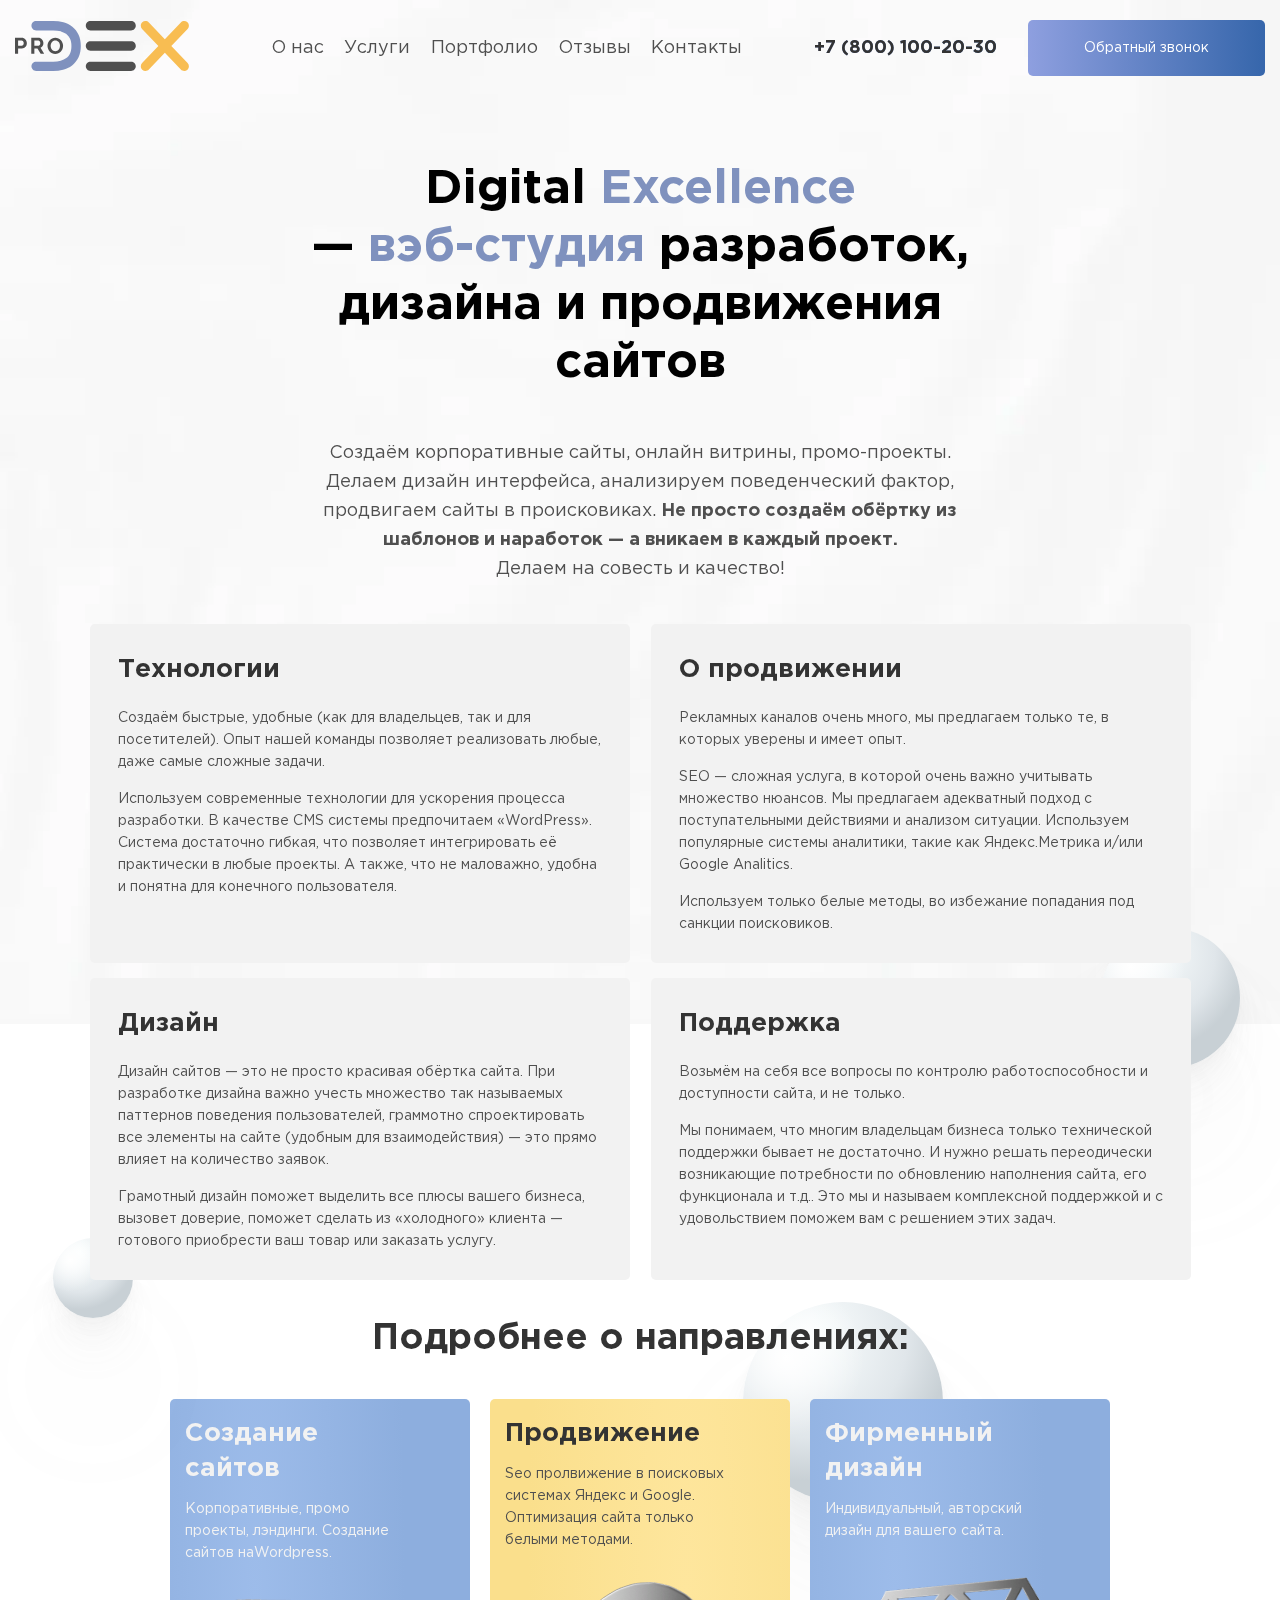
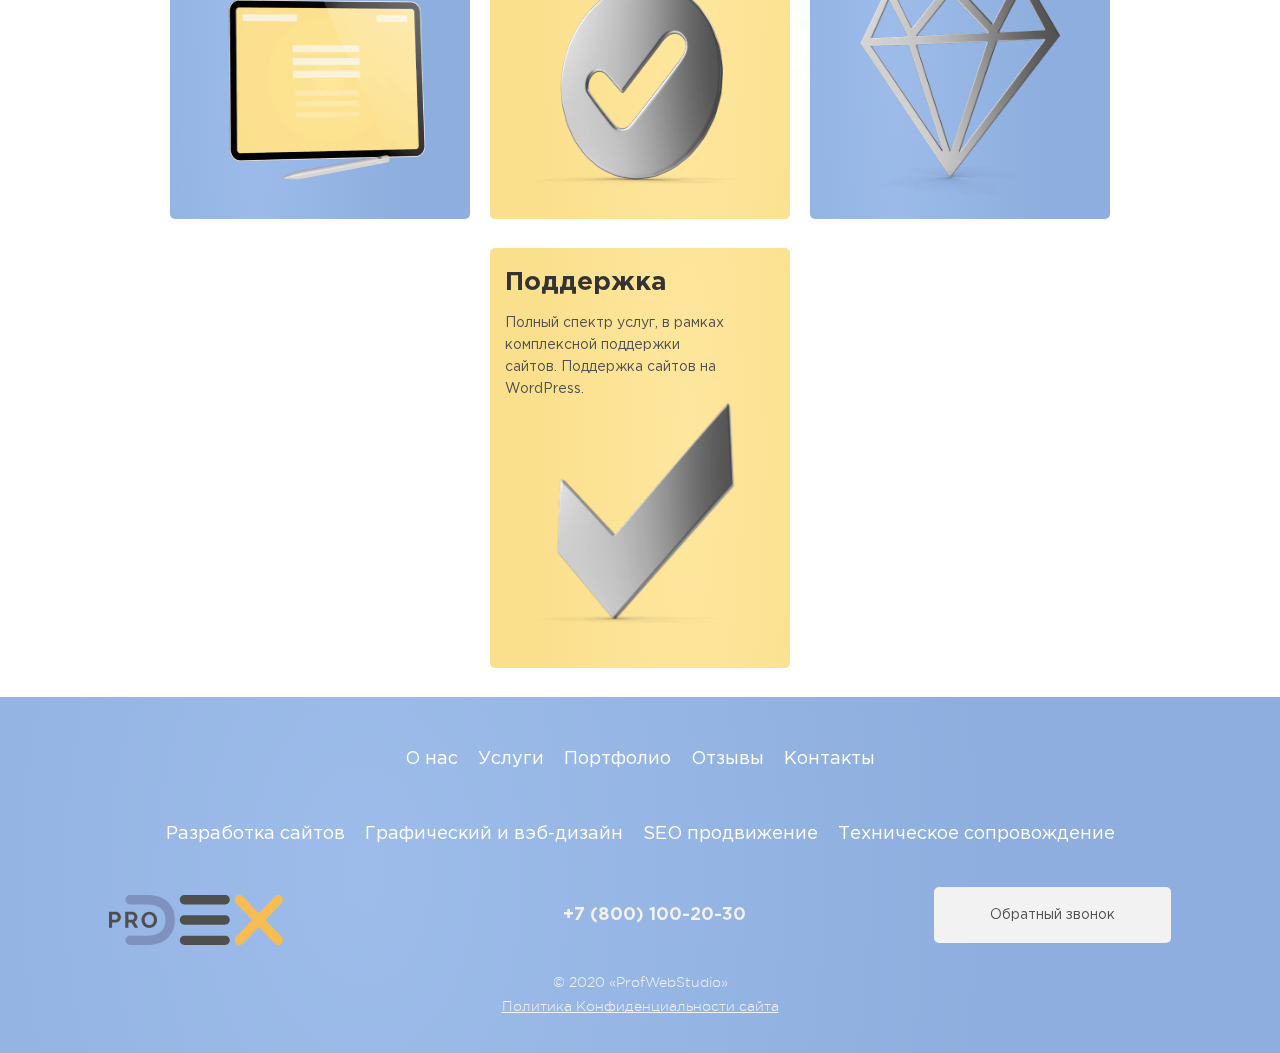
==== about.html @ 49d464f7 "Corrected thanks modal & added btn modal activate" ====
<!DOCTYPE html>
<html lang="ru">
  <head>
    <meta charset="UTF-8">
    <title>Разработка сайтов</title>
    <meta name="description" content="">
    <meta name="keywords" content="">
    <meta name="viewport" content="width=device-width, initial-scale=1.0">
    <meta http-equiv="X-UA-Compatible" content="ie=edge">
    <link rel="stylesheet" href="./wp-content/themes/twentytwenty-child/css/swiper-bundle.min.css">
    <link rel="stylesheet" href="./wp-content/themes/twentytwenty-child/css/main.min.css">
    <link rel="stylesheet" href="./wp-content/themes/twentytwenty-child/fonts/fonts.css">
    <script src="./wp-content/themes/twentytwenty-child/js/swiper-bundle.min.js" defer></script>
    <script src="./wp-content/themes/twentytwenty-child/js/main.js" defer></script>
    <link rel="icon" href="#!" type="image/x-icon">
    <link rel="shortcut icon" href="#!" type="image/x-icon">
    <link rel="apple-touch-icon" href="#!">
  </head>
  <body>
    <div class="wrap-feedback"></div>
    <div class="container-fluid">
      <div class="header header--about">
        <div class="ball ball--first"></div>
        <button class="cmn-toggle-switch cmn-toggle-switch__htx" id="menu__button"><span>toggle menu</span></button>
        <div class="container">
          <header class="header-top">
            <nav class="nav">
              <div class="logo logo--desktop"><a class="logo__link" href="index.html"><img src="./wp-content/themes/twentytwenty-child/img/icons/logo.svg" width="174" height="50" alt="Логотип компании DEX Development"></a></div>
              <ul class="nav-list">
                <li><a class="nav__link" href="about.html">О нас</a></li>
                <li><a class="nav__link" href="services.html">Услуги</a></li>
                <li><a class="nav__link" href="portfolio.html">Портфолио</a></li>
                <li><a class="nav__link" href="reviews.html">Отзывы</a></li>
                <li><a class="nav__link" href="contacts.html">Контакты</a></li>
              </ul>
              <div class="ball ball--tenth"></div>
              <div class="ball ball--eleventh"></div>
              <div class="ball ball--twelveth"></div>
              <div class="phone"><a class="phone__link" href="tel:+78001002030">+7 (800) 100-20-30</a></div>
              <div class="btn btn--call">Обратный звонок</div>
            </nav>
          </header>
        </div>
        <div class="container">
          <div class="logo logo--mobile"><a class="logo__link" href="index.html"><img src="./wp-content/themes/twentytwenty-child/img/icons/logo.svg" width="174" height="50" alt="Логотип компании DEX Development"></a></div>
          <div class="header__content">
            <h1 class="main-title main-title--inner-page">Digital <i>Excellence</i> <br> — <i>вэб-студия</i> разработок, дизайна и продвижения сайтов</h1>
            <p class="page-text page-text--header">Создаём корпоративные сайты, онлайн витрины, промо-проекты. Делаем дизайн интерфейса, анализируем поведенческий фактор, продвигаем сайты в происковиках. <span class="page-text--bold">Не просто создаём обёртку из шаблонов и наработок — а вникаем в каждый проект.</span></p>
            <p class="page-text page-text--header">Делаем на совесть и качество!</p>
          </div>
        </div>
      </div>
      <div class="container">
        <section class="about-cards-wrap">
          <ul class="about-cards">
            <li class="about__card">
              <h3 class="card__title">Технологии</h3>
              <p class="card__text">Создаём быстрые, удобные (как для владельцев, так и для посетителей). Опыт нашей команды позволяет реализовать любые, даже самые сложные задачи.</p>
              <p class="card__text">Используем современные технологии для ускорения процесса разработки. В качестве CMS системы предпочитаем «WordPress». Система достаточно гибкая, что позволяет интегрировать её практически в любые проекты. А также, что не маловажно,  удобна и понятна для конечного пользователя. </p>
            </li>
            <li class="about__card">
              <h3 class="card__title">О продвижении</h3>
              <p class="card__text">Рекламных каналов очень много, мы предлагаем только те, в которых уверены и имеет опыт.</p>
              <p class="card__text">SEO — сложная услуга, в которой очень важно учитывать множество нюансов. Мы предлагаем адекватный подход с поступательными действиями и анализом ситуации. Используем популярные системы аналитики, такие как Яндекс.Метрика и/или Google Analitics.</p>
              <p class="card__text">Используем только белые методы, во избежание попадания под санкции поисковиков.</p>
            </li>
            <li class="about__card">
              <h3 class="card__title">Дизайн</h3>
              <p class="card__text">Дизайн сайтов — это не просто красивая обёртка сайта. При разработке дизайна важно учесть множество так называемых паттернов поведения пользователей, граммотно спроектировать все элементы на сайте (удобным для взаимодействия) — это прямо влияет на количество заявок.</p>
              <p class="card__text">Грамотный дизайн  поможет выделить все плюсы вашего бизнеса, вызовет доверие, поможет сделать из «холодного» клиента — готового приобрести ваш товар или заказать услугу.</p>
            </li>
            <li class="about__card">
              <h3 class="card__title">Поддержка</h3>
              <p class="card__text">Возьмём на себя все вопросы по контролю работоспособности и доступности сайта, и не только.</p>
              <p class="card__text">Мы понимаем, что многим владельцам бизнеса только технической поддержки бывает не достаточно. И нужно решать переодически возникающие потребности по обновлению наполнения сайта, его функционала и т.д.. Это мы и называем комплексной поддержкой и с удовольствием поможем вам с решением этих задач.</p>
            </li>
          </ul>
        </section>
      </div>
      <div class="container">
        <section class="directions">
          <h2 class="section__title section__title--directions">Подробнее о направлениях:</h2>
          <div class="directions-cards-wrap">
            <div class="directions-cards"> <a class="directions__card" href="webdevelopment.html"> 
                <h3 class="card__title card__title--white">Создание сайтов</h3>
                <p class="card__text card__text--white">Корпоративные, промо проекты, лэндинги. Создание сайтов наWordpress.</p>
                <div class="card__img">
                  <picture>
                    <source type="image/webp" media="(min-width: 1440px)" srcset="./wp-content/themes/twentytwenty-child/img/directions-screen@1x.webp 1x, ./wp-content/themes/twentytwenty-child/img/directions-screen@2x.webp 2x"><img src="./wp-content/themes/twentytwenty-child/img/directions-screen@1x.png" srcset="./wp-content/themes/twentytwenty-child/img/directions-screen@2x.png 2x" alt="" width="339" height="280">
                  </picture>
                </div></a><a class="directions__card" href="seo-promotion.html"> 
                <h3 class="card__title">Продвижение</h3>
                <p class="card__text">Seo пролвижение в поисковых системах Яндекс и Google. Оптимизация сайта только белыми методами.</p>
                <div class="card__img">
                  <picture>
                    <source type="image/webp" media="(min-width: 1440px)" srcset="./wp-content/themes/twentytwenty-child/img/directions-circlecheck@1x.webp 1x, ./wp-content/themes/twentytwenty-child/img/directions-circlecheck@2x.webp 2x"><img src="./wp-content/themes/twentytwenty-child/img/directions-circlecheck@1x.png" srcset="./wp-content/themes/twentytwenty-child/img/directions-circlecheck@2x.png 2x" alt="" width="345" height="280">
                  </picture>
                </div></a><a class="directions__card" href="web-design.html"> 
                <h3 class="card__title card__title--white">Фирменный дизайн</h3>
                <p class="card__text card__text--white">Индивидуальный, авторский дизайн для вашего сайта.</p>
                <div class="card__img">
                  <picture>
                    <source type="image/webp" media="(min-width: 1440px)" srcset="./wp-content/themes/twentytwenty-child/img/directions-diamond@1x.webp 1x, ./wp-content/themes/twentytwenty-child/img/directions-diamond@2x.webp 2x"><img src="./wp-content/themes/twentytwenty-child/img/directions-diamond@1x.png" srcset="./wp-content/themes/twentytwenty-child/img/directions-diamond@2x.png 2x" alt="" width="345" height="280">
                  </picture>
                </div></a><a class="directions__card" href="support.html"> 
                <h3 class="card__title">Поддержка</h3>
                <p class="card__text">Полный спектр услуг, в рамках комплексной поддержки сайтов. Поддержка сайтов на WordPress.</p>
                <div class="card__img">
                  <picture>
                    <source type="image/webp" media="(min-width: 1440px)" srcset="./wp-content/themes/twentytwenty-child/img/directions-checkmark@1x.webp 1x, ./wp-content/themes/twentytwenty-child/img/directions-checkmark@2x.webp 2x"><img src="./wp-content/themes/twentytwenty-child/img/directions-checkmark@1x.png" srcset="./wp-content/themes/twentytwenty-child/img/directions-checkmark@2x.png 2x" alt="" width="345" height="280">
                  </picture>
                </div></a></div>
          </div>
        </section>
      </div>
      <footer class="footer">
        <div class="container">
          <nav class="nav">
            <ul class="nav-list--footer">
              <li class="nav__item"><a class="nav__link nav__link--footer" href="about.html">О нас</a></li>
              <li class="nav__item"><a class="nav__link nav__link--footer" href="services.html">Услуги</a></li>
              <li class="nav__item"><a class="nav__link nav__link--footer" href="portfolio.html">Портфолио</a></li>
              <li class="nav__item"><a class="nav__link nav__link--footer" href="reviews.html">Отзывы</a></li>
              <li class="nav__item"><a class="nav__link nav__link--footer" href="contacts.html">Контакты</a></li>
            </ul>
          </nav>
          <nav class="nav">
            <ul class="nav-list--footer-bottom">
              <li class="nav__item"><a class="nav__link nav__link--footer" href="webdevelopment.html">Разработка сайтов</a></li>
              <li class="nav__item"><a class="nav__link nav__link--footer" href="web-design.html">Графический и вэб-дизайн</a></li>
              <li class="nav__item"><a class="nav__link nav__link--footer" href="seo-promotion.html">SEO продвижение</a></li>
              <li class="nav__item"><a class="nav__link nav__link--footer" href="support.html">Техническое сопровождение</a></li>
            </ul>
          </nav>
          <div class="footer__inner">
            <div class="logo logo--desktop logo--desktop-footer"><a class="logo__link" href="index.html"><img src="./wp-content/themes/twentytwenty-child/img/icons/logo.svg" width="174" height="50" alt="Логотип компании DEX Development"></a></div>
            <div class="policy">
              <div class="copyright">© 2020 «ProfWebStudio»</div><a class="policy__link" href="#!">Политика Конфиденциальности сайта</a>
            </div>
            <div class="phone phone--footer"><a class="phone__link phone__link--footer" href="tel:+78001002030">+7 (800) 100-20-30</a></div>
            <div class="btn btn--call btn--call-footer">Обратный звонок</div>
          </div>
          <div class="policy policy--mobile">
            <div class="copyright">© 2020 «ProfWebStudio»</div><a class="policy__link" href="#!">Политика Конфиденциальности сайта</a>
          </div>
        </div>
      </footer>
    </div>
    <div class="overlay">
      <div class="modal modal--thanks">
        <div class="modal__close-thanks"></div>
        <div class="modal--thanks-content">
          <div class="form__title form__title--thanks">Спасибо за заявку!</div>
          <div class="form__subtitle form__subtitle--thanks">Мы свяжемся с вами в самое ближайшее время, в рабочие часы</div>
        </div>
      </div>
    </div>
  </body>
</html>
---- wp-content/themes/twentytwenty-child/css/main.min.css ----
body,html{padding:0;overflow-x:hidden;font-family:'Arial','Tahoma',sans-serif;font-weight:400;font-style:normal;text-rendering:optimizelegibility;-webkit-font-smoothing:antialiased;-webkit-text-size-adjust:none;-ms-text-size-adjust:none}html{min-width:32rem;font-size:62.5%}body{font-size:1.6rem}.container-fluid{position:relative;width:100%}.container{max-width:147rem;margin:auto;padding:0 1.5rem}.container--no-padding,.container--no-padding--mobile{padding:0}.no-scroll{overflow:hidden}.html-overflow{overflow-y:scroll}*,:after,:before{-webkit-box-sizing:border-box;box-sizing:border-box}img{max-width:100%;height:auto}button,input[type=submit]{cursor:pointer}textarea{resize:vertical}body,h1,h2,h3,h4,h5,h6,html,p,ul{margin:0}table{border-collapse:collapse;border-spacing:0}a{text-decoration:none}ul{padding:0;list-style:none}
/*! normalize.css v8.0.1 | MIT License | github.com/necolas/normalize.css */
html{line-height:1.15;-webkit-text-size-adjust:100%}.reviews__card-author span,body{margin:0}details,main{display:block}hr{-webkit-box-sizing:content-box;box-sizing:content-box;height:0;overflow:visible}code,kbd,pre,samp{font-family:monospace,monospace;font-size:1em}a{background-color:transparent}abbr[title]{border-bottom:none;-webkit-text-decoration:underline dotted;text-decoration:underline dotted}b,strong{font-weight:bolder}small{font-size:80%}sub,sup{font-size:75%;line-height:0;position:relative;vertical-align:baseline}sub{bottom:-.25em}sup{top:-.5em}img{border-style:none}button,input,optgroup,select,textarea{font-family:inherit;font-size:100%;line-height:1.15;margin:0}button,input{overflow:visible}button,select{text-transform:none}[type=button],[type=reset],[type=submit],button{-webkit-appearance:button}[type=button]::-moz-focus-inner,[type=reset]::-moz-focus-inner,[type=submit]::-moz-focus-inner,button::-moz-focus-inner{border-style:none;padding:0}[type=button]:-moz-focusring,[type=reset]:-moz-focusring,[type=submit]:-moz-focusring,button:-moz-focusring{outline:1px dotted ButtonText}fieldset{padding:0;border:0}legend{color:inherit;display:table;max-width:100%;white-space:normal}progress{vertical-align:baseline}textarea{overflow:auto}[type=checkbox],[type=radio],legend{-webkit-box-sizing:border-box;box-sizing:border-box;padding:0}[type=number]::-webkit-inner-spin-button,[type=number]::-webkit-outer-spin-button{height:auto}[type=search]{-webkit-appearance:textfield;outline-offset:-2px}[type=search]::-webkit-search-decoration{-webkit-appearance:none}::-webkit-file-upload-button{-webkit-appearance:button;font:inherit}summary{display:list-item}[hidden],template{display:none}.main-title,.section__title{font-family:"GothamProBold";font-weight:700;font-style:normal;font-size:2.2rem;line-height:2.8rem}.main-title i{white-space:nowrap}.section__title{font-size:2rem;line-height:2.4rem;color:#333}.section__title--white{color:#f2f2f2}.section__title--blue{color:#7f91be}.main-title i,.section__title i,.section__title--small i{font-style:normal;color:#7f91be}.section__title--small{font-family:"GothamProBold";font-weight:700;font-style:normal;font-size:1.6rem;line-height:2.2rem;color:#4f4f4f}.section__title--small-header-bottom{max-width:23rem;margin-bottom:.9rem}.project__link,.subtitle{font-family:"GothamProRegular";font-weight:400;font-style:normal;font-size:1.2rem;line-height:1.8rem;color:#828282}.page-text,.project__link--large,.subtitle--large{font-family:"GothamProBold";font-weight:700;font-style:normal;font-size:1.8rem;line-height:2.4rem;color:#4f4f4f}.page-text{font-family:"GothamProRegular";font-weight:400;font-size:1.2rem;line-height:2rem}.page-text--white{color:#f2f2f2}.card__title,.page-text--bold{font-family:"GothamProBold";font-weight:700;font-style:normal}.card__title{font-size:1.4rem;line-height:2rem;color:#4f4f4f}.card__text,.decription__item,.project__subtitle,.project__tag{font-family:"GothamProRegular";font-weight:400;font-style:normal;font-size:1.2rem;line-height:2rem;color:#4f4f4f}.project__subtitle--black,.service__title,.team-member__title{font-family:"GothamProBold";font-weight:700;font-style:normal}.service__title,.team-member__title{font-size:1.4rem;line-height:1.7rem;color:#4f4f4f}.service__title{text-align:center}.team-member__text{font-family:"GothamProRegular";font-weight:400;font-style:normal;font-size:1.2rem;line-height:2rem}.card__price,.order-site__step{padding:.5rem 1rem;font-family:"GothamProBold";font-weight:700;font-style:normal;font-size:1.4rem;line-height:2.2rem;border-radius:.5rem;background:#f2f2f2}.order-site__title,.price-cards__title,.work-types__card .card__title{font-family:"GothamProBold";font-weight:700;font-style:normal;font-size:1.4rem;line-height:2.1rem}.order-site__title--white,.price-cards__title--white,.work-types__card .card__title--white{color:#f2f2f2}.order-site__text,.price-cards__text,.work-types__card .card__text{font-family:"GothamProRegular";font-weight:400;font-style:normal;font-size:1.2rem;line-height:1.8rem;color:#4f4f4f}.order-site__text--white,.price-cards__text--white,.work-types__card .card__text--white{color:#f2f2f2}.advantages__text,.reviews__card-author,.reviews__card-text{font-family:"GothamProRegular";font-weight:400;font-style:normal;font-size:1.2rem;line-height:2rem;color:#4f4f4f}.advantages__text--bold,.email__link,.phone__link,.reviews__card-author--bold,.reviews__card-text--bold{font-family:"GothamProBold";font-weight:700;font-style:normal}.email__link,.phone__link{font-size:1.6rem;line-height:2.3rem;color:#333;background-clip:text;-webkit-background-clip:text}.email__link:active,.email__link:hover,.phone__link:active,.phone__link:hover{background-clip:text;text-fill-color:transparent;-webkit-background-clip:text;-webkit-text-fill-color:transparent}.email__link,.email__link:hover,.phone__link,.phone__link:hover{background-image:-webkit-gradient(linear,left top,right top,from(#8e9fdf),to(#3666ab));background-image:linear-gradient(90deg,#8e9fdf 0%,#3666ab 100%)}.email__link:active,.phone__link:active{background-image:radial-gradient(50% 284.34% at 28.33% 50%,#3561a4 0%,#3561a4 100%)}.email__link--footer,.phone__link--footer{color:#f2f2f2}.copyright,.policy__link,.table-head__title,.table__text{font-family:"GothamProLight";font-weight:300;font-style:normal;font-size:1.4rem;line-height:1.3rem;color:#f2f2f2}.table-head__title,.table__text{font-family:"RalewayBold";font-weight:700;line-height:1.7rem;color:#4f4f4f}.table__text{font-family:"RalewayRegular";font-weight:400;font-size:1.2rem;color:#333}.table__text--bold{font-family:"RalewayBold";font-weight:700;font-style:normal}.budget-list__price,.budget-list__source,.quiz-message,.quiz__form-email,.quiz__form-name,.quiz__form-phone{font-family:"GothamProRegular";font-weight:400;font-style:normal;font-size:1.4rem;line-height:2.5rem;letter-spacing:.05em;text-transform:uppercase;color:#828282}.budget-list__price,.budget-list__source{font-family:"RalewayBold";font-weight:700;font-size:1rem;line-height:2.1rem;-webkit-font-feature-settings:'pnum' on,'lnum' on;font-feature-settings:'pnum' on,'lnum' on;color:#4f4f4f}.form__policy-text .form__policy-link{color:#727272;text-decoration:underline;-webkit-text-decoration-skip-ink:none;text-decoration-skip-ink:none}input:not([type=checkbox]),input:not([type=file]){font-family:"GothamProRegular";font-weight:400;font-style:normal;font-size:1.4rem;line-height:2rem;letter-spacing:.05em;border:.1rem solid #e0e0e0;color:#828282}input:not([type=submit]){text-transform:uppercase}input:hover{border:.1rem solid #e0e0e0}input:focus{border:.1rem solid #4f4f4f;color:#4f4f4f}input[type=submit]{color:#fff}input[type=checkbox]{background:#bdbdbd}input[type=checkbox]:checked{background:radial-gradient(50% 284.34% at 28.33% 50%,#9dbcea 0%,#8daede 100%)}input[type=checkbox]:hover{background:#bdbdbd}.nav__link,label{font-family:"GothamProRegular";font-weight:400;font-style:normal}label{font-size:1rem;line-height:1.8rem;color:#828282}.nav__link,.nav__link--footer{font-size:1.6rem;-webkit-transition:all .3s ease-out;transition:all .3s ease-out}.nav__link{line-height:1.5rem;color:#4f4f4f}.nav__link:hover{text-shadow:0 0 .09rem #4f4f4f,0 0 .09rem #4f4f4f,0 0 .09rem #4f4f4f}.nav__link--footer{line-height:1.8rem;color:#fff}.nav__link--footer:hover{text-shadow:0 0 .09rem #fff,0 0 .09rem #fff,0 0 .09rem #fff}.about-cards .about__card .card__title,.directions-cards .directions__card .card__title,.reviews__card-title,.studio-services__item-title,.webdevelopment__title{font-family:"GothamProBold";font-weight:700;font-style:normal;font-size:2rem;line-height:2.9rem;color:#333}.about-cards .about__card .card__title--white,.directions-cards .directions__card .card__text--white,.directions-cards .directions__card .card__title--white,.reviews__card-title--white,.studio-services__item-title--white,.webdevelopment__title--white{color:#f2f2f2}.reviews__card-link,.studio-services__item,.webdevelopment__item{font-family:"GothamProRegular";font-weight:400;font-style:normal;font-size:1.2rem;line-height:2rem;color:#4f4f4f}.reviews__card-link{font-family:"GothamProBold";font-weight:700;font-size:1.4rem;line-height:1.8rem}.btn,.radio-wrap label{font-style:normal;font-size:1.2rem;border-radius:.5rem;cursor:pointer}.radio-wrap label{letter-spacing:.05em;text-transform:uppercase;-webkit-font-feature-settings:'pnum' on,'lnum' on;font-feature-settings:'pnum' on,'lnum' on;width:31rem;height:7.5rem;display:-webkit-box;display:-ms-flexbox;display:flex;-webkit-box-pack:center;-ms-flex-pack:center;justify-content:center;-webkit-box-align:center;-ms-flex-align:center;align-items:center;background:#fff;-webkit-user-select:none;-moz-user-select:none;-ms-user-select:none;user-select:none;-webkit-transition:all .5s ease-out;font-family:"RalewayBold";font-weight:700;line-height:2.3rem;color:#4f4f4f;transition:all .5s ease-out}@font-face{font-family:'GothamProLight';src:url(./../fonts/GothamProLight.woff2) format("woff2");font-weight:300;font-style:normal}@font-face{font-family:'GothamProRegular';src:url(./../fonts/GothamProRegular.woff2) format("woff2");font-weight:400;font-style:normal}@font-face{font-family:'GothamProBold';src:url(./../fonts/GothamProBold.woff2) format("woff2");font-weight:700;font-style:normal}@font-face{font-family:'RalewayBold';src:url(./../fonts/Raleway-Bold.woff2) format("woff2");font-weight:700;font-style:normal}@font-face{font-family:'RalewayRegular';src:url(./../fonts/Raleway-Regular.woff2) format("woff2");font-weight:400;font-style:normal}.btn{position:relative;z-index:1;padding:1.4rem 2.9rem;text-align:center;font-family:"GothamProRegular";font-weight:400;line-height:1.8rem;color:#fff;background:-webkit-gradient(linear,left top,right top,from(#8e9fdf),to(#3666ab));background:linear-gradient(90deg,#8e9fdf 0%,#3666ab 100%);border:0;outline:0;overflow:hidden;-webkit-transition:color .5s,background-color .2s,-webkit-transform .2s;transition:color .5s,transform .2s,background-color .2s;transition:color .5s,transform .2s,background-color .2s,-webkit-transform .2s}.btn:active{-webkit-box-shadow:0 10rem 8rem rgba(46,87,181,.07),0 4.17776rem 3.34221rem rgba(46,87,181,.0503198),0 2.23363rem 1.7869rem rgba(46,87,181,.0417275),0 1.25216rem 1.00172rem rgba(46,87,181,.035),0 .66501rem .53201rem rgba(46,87,181,.0282725),0 .27673rem .22138rem rgba(46,87,181,.0196802);box-shadow:0 10rem 8rem rgba(46,87,181,.07),0 4.17776rem 3.34221rem rgba(46,87,181,.0503198),0 2.23363rem 1.7869rem rgba(46,87,181,.0417275),0 1.25216rem 1.00172rem rgba(46,87,181,.035),0 .66501rem .53201rem rgba(46,87,181,.0282725),0 .27673rem .22138rem rgba(46,87,181,.0196802);background:#e5a42b}.btn::after,.btn::before{position:absolute;content:"";top:0;left:0;width:110%;border-radius:.3rem}.btn::before{height:100%;-webkit-transition:opacity .3s;transition:opacity .3s}.btn::after{z-index:-1;-webkit-transform:translate(-.5rem,-7rem) scale(.1);transform:translate(-.5rem,-7rem) scale(.1);height:20rem;background:linear-gradient(269.13deg,#e4a228 1.1%,#f8bd52 95.45%);border-radius:50%;opacity:0;-webkit-transition:opacity .3s,background .3s,-webkit-transform .3s;transition:transform .3s,opacity .3s,background .3s;transition:transform .3s,opacity .3s,background .3s,-webkit-transform .3s}.btn:hover::before{opacity:0}.btn:hover::after{-webkit-transform-origin:10rem 10rem;transform-origin:10rem 10rem;-webkit-transform:scale(1) translate(-.5rem,-7rem);transform:scale(1) translate(-.5rem,-7rem);opacity:1}.btn--call{width:calc(100%/12*8);max-width:23.7rem;margin-bottom:2rem}.btn--call-footer{color:#4f4f4f;background:#f2f2f2}.btn--call-footer:hover{color:#fff;background:-webkit-gradient(linear,left top,right top,from(#8e9fdf),to(#3666ab));background:linear-gradient(90deg,#8e9fdf 0%,#3666ab 100%)}.btn--brief{-webkit-transform:translateY(1.3rem);transform:translateY(1.3rem)}.btn--table{display:block;width:15.3rem}.btn--table:last-child{margin-left:1.1rem}.btn--white{color:#4f4f4f;background:#fff}.btn--white:hover{color:#fff;background:-webkit-gradient(linear,left top,right top,from(#8e9fdf),to(#3666ab));background:linear-gradient(90deg,#8e9fdf 0%,#3666ab 100%)}.btn--services{width:90%;max-width:23.4rem;margin:2rem auto 0;display:inline-block}input[type=checkbox],input[type=file]{position:absolute;z-index:-1;height:0;visibility:hidden;display:none;opacity:0}input:not([type=checkbox]),input:not([type=file]){padding:1.8rem 1rem;text-align:center}input[type=submit]{padding:1.6rem 4.2rem}input[type=checkbox]{margin-top:.3rem}input+label{position:relative;cursor:pointer}input[type=checkbox]+label::before{position:absolute;content:"";top:50%!important;left:0;-webkit-transform:translateY(-50%)!important;transform:translateY(-50%)!important;width:1.5rem;height:1.5rem;border:0;background:radial-gradient(50% 284.34% at 28.33% 50%,#9dbcea 0%,#8daede 100%);border-radius:.2rem}input:checked{border:0}input:checked+label::after{position:absolute;content:"";z-index:2;top:1.2rem;left:.6rem;width:.4rem;height:1rem;border:solid #f2f2f2;border-width:0 .1rem .1rem 0;-webkit-transform:rotate(45deg);transform:rotate(45deg)}.header{position:relative;width:100%;overflow:hidden}.header,.header--open{-webkit-transition:all .5s ease-out;transition:all .5s ease-out}.header--open::after{position:absolute;z-index:125;content:"";top:0;left:0;display:block;width:100%;height:7rem;background:#f8f8f8}.header--main{padding-top:8rem}.main-title{max-width:29rem;text-align:center;margin:0 auto 4.8rem}.header__content{display:-webkit-box;display:-ms-flexbox;display:flex;-webkit-box-orient:vertical;-webkit-box-direction:normal;-ms-flex-direction:column;flex-direction:column;-webkit-box-align:center;-ms-flex-align:center;align-items:center;padding-top:8.5rem}.header__content--text-block{padding-top:0}.page-text--header{max-width:25.2rem;text-align:center}.page-text--header-promotion,.page-text--header-webdesign,.page-text--header-webdevelopment{margin-bottom:3.9rem}.main-title--inner-page{max-width:28rem;margin-bottom:1.5rem;padding:0!important}.section__title--text-block{max-width:55rem;margin-bottom:2rem;text-align:center}.page-text--text-block-long{margin-bottom:3.6rem}.page-text--text-block{margin-bottom:3rem;text-align:center}.header--about,.header--reviews,.header--services{margin-bottom:4rem}.header--contacts,.header--portfolio{padding-bottom:4rem}.header--webdesign,.header--webdevelopment{height:52.5rem}.header--promotion{height:54rem}.design{position:relative;background:radial-gradient(52.83% 206.26% at 65.38% 47.17%,#fee69d 0%,#fadf8c 100%)}.design,.design__right{width:100%}.design__left{padding:4rem 0 0 1.5rem}.section__title--design{margin-bottom:1rem}.section__title--black-market,.section__title--contractors,.section__title--team-work,.section__title--weapon{margin-bottom:1.5rem}.design__text{width:28rem}.content__text:not(:last-child),.design__text:not(:last-child){margin-bottom:2rem}.content{background:radial-gradient(50% 284.34% at 28.33% 50%,#9dbcea 0%,#8daede 100%)}.content,.content__left,.content__right{width:100%}.content__right{-webkit-box-ordinal-group:0;-ms-flex-order:-1;order:-1;margin-bottom:.6rem;padding:4rem 0 0 1.5rem}.section__title--content{margin-bottom:1rem}.content__text{width:28rem}.work-scheme{position:relative;width:100%;padding:4rem 0 5.6rem;background:#f8f8f8}.no-webp .work-scheme::after,.webp .work-scheme::after{position:absolute;content:"";top:-24.4rem;right:0;width:73rem;height:74.4rem}.work-scheme__inner{display:-webkit-box;display:-ms-flexbox;display:flex;-webkit-box-pack:center;-ms-flex-pack:center;justify-content:center}.work-scheme__content{width:100%;margin:0 1.5rem 2rem;text-align:center}.section__title--work-scheme{margin-bottom:1rem}.work-scheme__text{width:28.8rem;margin:0 auto;line-height:2.2rem}.services{width:100%;padding:4rem 0 4.2rem;background:radial-gradient(50% 284.34% at 28.33% 50%,#9dbcea 0%,#8daede 100%)}.services,.services__inner{position:relative}.section__title--services{margin-bottom:1.9rem;text-align:center;color:#f2f2f2}.services-list{width:100%;display:-webkit-box;display:-ms-flexbox;display:flex;-ms-flex-wrap:wrap;flex-wrap:wrap;-webkit-box-orient:vertical;-webkit-box-direction:normal;-ms-flex-direction:column;flex-direction:column;max-width:68.6rem;margin:0 auto}.services__item{width:95%;margin:0 auto 1.6rem;background:#f2f2f2;border-radius:1rem;-webkit-transition:all .5s ease-out;transition:all .5s ease-out}.services__item:hover{background:radial-gradient(52.83% 206.26% at 65.38% 47.17%,#fee69d 0%,#fadf8c 100%)}.price__bottom,.price__top,.services__item .services__link{display:-webkit-box;display:-ms-flexbox;display:flex;-webkit-box-align:center;-ms-flex-align:center;align-items:center}.services__item .services__link{-webkit-box-pack:center;-ms-flex-pack:center;justify-content:center;height:100%;width:100%;padding:2rem}.price{width:100%;overflow:hidden;padding:3rem 0;background:#f8f8f8}.price__bottom,.price__top{-webkit-box-orient:vertical;-webkit-box-direction:normal;-ms-flex-direction:column;flex-direction:column}.price__bottom--services{max-width:136rem;margin:0 auto 10.2rem}.price__bottom--seo{margin:0 auto 4rem}.price__top{margin-bottom:3rem}.price__bottom{position:relative;text-align:center;padding:2.4rem 2rem 2.2rem;background:#f2f2f2}.section__title--price{margin-bottom:3rem;text-align:center}.section__title--price-bottom{max-width:25rem;margin-bottom:.7rem;font-size:1.6rem;line-height:2.2rem}.price__text{max-width:25rem;margin-bottom:2.6rem}.about{width:100%;padding:4rem 0 2.4rem;background:radial-gradient(50% 284.34% at 28.33% 50%,#9dbcea 0%,#8daede 100%)}.about__inner{display:-webkit-box;display:-ms-flexbox;display:flex;-webkit-box-orient:vertical;-webkit-box-direction:normal;-ms-flex-direction:column;flex-direction:column}.about__content{width:100%;margin:0 auto 1.5rem}.about__text,.section__title--about{text-align:center}.section__title--about{margin-bottom:.8rem}.about__text{width:29rem;margin:0 auto}.footer{padding:3rem 0;background:radial-gradient(50% 284.34% at 28.33% 50%,#9dbcea 0%,#8daede 100%)}.footer__inner{display:-webkit-box;display:-ms-flexbox;display:flex;-webkit-box-align:center;-ms-flex-align:center;align-items:center;-webkit-box-orient:vertical;-webkit-box-direction:normal;-ms-flex-direction:column;flex-direction:column}.work-stages,.work-types{padding:4rem 0 5.6rem;background:radial-gradient(50% 284.34% at 28.33% 50%,#9dbcea 0%,#8daede 100%)}.work-stages__content,.work-types__content{display:-webkit-box;display:-ms-flexbox;display:flex;-webkit-box-orient:vertical;-webkit-box-direction:normal;-ms-flex-direction:column;flex-direction:column;-webkit-box-align:center;-ms-flex-align:center;align-items:center;text-align:center}.work-stages .page-text--work-stages,.work-types .page-text--work-stages{max-width:81.2rem;margin-bottom:3rem}.section__title--work-stages{margin-bottom:1.5rem}.tariff{padding:4rem 0 2rem;background:#f8f8f8}.tariff .work-stages__inner{width:100%;max-width:99.4rem;margin:0 auto;display:-webkit-box;display:-ms-flexbox;display:flex;-webkit-box-orient:vertical;-webkit-box-direction:normal;-ms-flex-direction:column;flex-direction:column;-webkit-box-align:center;-ms-flex-align:center;align-items:center}.tariff .work-stages__inner--work-types{position:relative}.radio-wrap input[type=radio],.radio-wrap label::after,.tariff .work-stages__inner--work-types::before{display:none}.section__title--tariff{margin-bottom:3rem;text-align:center}.tariff__table-wrap{position:relative;width:100%;max-width:125rem;overflow-x:scroll}.tariff__table-wrap::-webkit-scrollbar{width:100%}.tariff__table-wrap::-webkit-scrollbar-track{height:1.5rem;border-radius:10rem;background:#e0e0e0}.tariff__table-wrap::-webkit-scrollbar-thumb{height:1.5rem;border-radius:10rem;background:-webkit-gradient(linear,left top,right top,from(#8e9fdf),to(#3666ab));background:linear-gradient(90deg,#8e9fdf 0%,#3666ab 100%)}.tariff__table-wrap--seo,.tariff__table-wrap--work-types{margin-bottom:4rem}.site-order{padding:2rem 0;background:#f8f8f8}.site-order__inner{display:-webkit-box;display:-ms-flexbox;display:flex;-webkit-box-orient:vertical;-webkit-box-direction:normal;-ms-flex-direction:column;flex-direction:column;-webkit-box-align:center;-ms-flex-align:center;align-items:center}.section__title--site-order{margin-bottom:3rem}.quiz{padding:2rem 0 2.5rem;background:#f8f8f8}.quiz__top{display:-webkit-box;display:-ms-flexbox;display:flex;-webkit-box-orient:vertical;-webkit-box-direction:normal;-ms-flex-direction:column;flex-direction:column;-webkit-box-align:center;-ms-flex-align:center;align-items:center}.quiz .phone--quiz{width:100%;text-align:center}.quiz .phone__link--quiz{color:#7f91be}.quiz__center{max-width:144rem;width:100%;padding:5rem 1.5rem;border-radius:.5rem;background:url(../img/icons/sphere-1.svg) calc(100% + 8rem) -2rem/20rem 20rem no-repeat,url(../img/icons/sphere-1.svg) calc(100% + 9.5rem) 122%/30.4rem 30.4rem no-repeat,url(../img/icons/sphere-1.svg) -4rem 106%/11rem 11rem no-repeat,#f2f2f2}.section__title--quiz{margin:1rem 1.5rem 1.5rem 0;text-align:center}.quiz__top-text,.subtitle--large-quiz{margin-bottom:1.5rem;text-align:center}.quiz-message{width:100%;min-height:10rem;padding:1.5rem 2rem;margin-bottom:2rem;border:0;border-radius:.5rem;outline:0}.inputs-wrap,.quiz__budget-list,.quiz__source-list{display:-webkit-box;display:-ms-flexbox;display:flex;-webkit-box-orient:vertical;-webkit-box-direction:normal;-ms-flex-direction:column;flex-direction:column;-webkit-box-align:center;-ms-flex-align:center;align-items:center;margin-bottom:2rem}.inputs-wrap{max-width:45rem;margin:0 auto}.inputs-wrap .budget-list__price,.inputs-wrap .budget-list__source,.quiz__budget-list .budget-list__price,.quiz__budget-list .budget-list__source,.quiz__source-list .budget-list__price,.quiz__source-list .budget-list__source{width:100%;max-width:31rem;padding:2.2rem 4.2rem;margin-bottom:2rem;text-align:center;border-radius:.5rem;background:#f8f8f8;cursor:pointer}.inputs-wrap .quiz__form-email,.inputs-wrap .quiz__form-name,.inputs-wrap .quiz__form-phone,.quiz__budget-list .quiz__form-email,.quiz__budget-list .quiz__form-name,.quiz__budget-list .quiz__form-phone,.quiz__source-list .quiz__form-email,.quiz__source-list .quiz__form-name,.quiz__source-list .quiz__form-phone{width:100%;max-width:42rem;border:.1rem solid #f2f2f2;border-radius:.5rem;background:#fff}.inputs-wrap .quiz__form-name,.inputs-wrap .quiz__form-phone,.quiz__budget-list .quiz__form-name,.quiz__budget-list .quiz__form-phone,.quiz__source-list .quiz__form-name,.quiz__source-list .quiz__form-phone{margin-bottom:1.5rem}.quiz__form-bottom{display:-webkit-box;display:-ms-flexbox;display:flex;-webkit-box-orient:vertical;-webkit-box-direction:normal;-ms-flex-direction:column;flex-direction:column;-webkit-box-align:center;-ms-flex-align:center;align-items:center;margin-bottom:2rem}.quiz__form-file__wrap{position:relative;text-align:center}.input__file-icon-wrapper{margin-right:2.7rem;display:-webkit-box;display:-ms-flexbox;display:flex;-webkit-box-align:center;-ms-flex-align:center;align-items:center;-webkit-box-pack:center;-ms-flex-pack:center;justify-content:center}.input__file-button-text{line-height:1;margin-top:.1rem}.quiz__form-file-button{width:100%;max-width:31rem;height:7.5rem;display:-webkit-box;display:-ms-flexbox;display:flex;-webkit-box-align:center;-ms-flex-align:center;align-items:center;-webkit-box-pack:center;-ms-flex-pack:center;justify-content:center;margin:0 auto;border-radius:.5rem;cursor:pointer}.quiz__form-submit{max-width:31rem}.form__policy-text{padding-left:2rem}.form__policy-text .form__policy-link{display:block}.radio-wrap label:hover{background:radial-gradient(52.83% 206.26% at 65.38% 47.17%,#fee69d 0%,#fadf8c 100%);-webkit-transition:all .5s ease-out;transition:all .5s ease-out}.radio-wrap input[type=radio]:checked+label{background:radial-gradient(52.83% 206.26% at 65.38% 47.17%,#fee69d 0%,#fadf8c 100%)}.portfolio-list{margin-bottom:4.5rem;display:-webkit-box;display:-ms-flexbox;display:flex;-webkit-box-orient:vertical;-webkit-box-direction:normal;-ms-flex-direction:column;flex-direction:column;-webkit-box-align:center;-ms-flex-align:center;align-items:center}.portfolio__btn,.portfolio__btn:active{-webkit-transition:background .2s linear;transition:background .2s linear}.portfolio__btn{position:relative;width:100%;display:block;padding:1.4rem 2.9rem;text-align:center;font-family:"GothamProRegular";font-weight:400;font-style:normal;font-size:1.2rem;line-height:1.8rem;color:#fff;background:-webkit-gradient(linear,left top,right top,from(#8e9fdf),to(#3666ab));background:linear-gradient(90deg,#8e9fdf 0%,#3666ab 100%);border:0;outline:0;border-radius:.5rem;overflow:hidden;cursor:pointer}.portfolio__btn:active,.portfolio__btn:hover{-webkit-box-shadow:0 10rem 8rem rgba(46,87,181,.07),0 4.17776rem 3.34221rem rgba(46,87,181,.0503198),0 2.23363rem 1.7869rem rgba(46,87,181,.0417275),0 1.25216rem 1.00172rem rgba(46,87,181,.035),0 .66501rem .53201rem rgba(46,87,181,.0282725),0 .27673rem .22138rem rgba(46,87,181,.0196802);box-shadow:0 10rem 8rem rgba(46,87,181,.07),0 4.17776rem 3.34221rem rgba(46,87,181,.0503198),0 2.23363rem 1.7869rem rgba(46,87,181,.0417275),0 1.25216rem 1.00172rem rgba(46,87,181,.035),0 .66501rem .53201rem rgba(46,87,181,.0282725),0 .27673rem .22138rem rgba(46,87,181,.0196802)}.portfolio__btn:active{background:#e5a42b}.portfolio__btn:hover{background:linear-gradient(269.13deg,#e4a228 1.1%,#f8bd52 95.45%)}.portfolio__btn::after{position:absolute;z-index:10;content:"";top:50%;left:calc(50% - 7.7rem);-webkit-transform:translateY(-50%);transform:translateY(-50%);width:2.4rem;height:2.4rem;background:url(../img/icons/circle-plus.svg)}.about-cards-wrap,.about-cards-wrap--support{max-width:69rem;margin:0 auto}.about-cards-wrap--support .about-cards{padding:0}.about-cards,.about-cards-wrap{position:relative;z-index:10}.about-cards-wrap::after,.about-cards-wrap::before,.directions-cards-wrap--contacts::before,.directions-cards-wrap--reviews::after,.directions-cards-wrap--reviews::before,.directions-cards-wrap::before{display:none}.about-cards{z-index:5;max-width:100%;display:-webkit-box;display:-ms-flexbox;display:flex;-ms-flex-wrap:wrap;flex-wrap:wrap;-webkit-box-pack:center;-ms-flex-pack:center;justify-content:center;margin:0 auto;padding-bottom:2.3rem}.about-cards .about__card{width:100%;max-width:55rem;padding:2.4rem;margin-bottom:2.5rem;background:#f2f2f2;border-radius:.5rem}.about-cards .card__title{margin-bottom:2rem}.about-cards .card__text:not(:last-child){margin-bottom:1.5rem}.section__title--directions{position:relative;z-index:1;margin-bottom:3.8rem;text-align:center}.directions-cards-wrap{position:relative}.directions-cards{position:relative;z-index:1;display:-webkit-box;display:-ms-flexbox;display:flex;-ms-flex-wrap:wrap;flex-wrap:wrap;-webkit-box-pack:center;-ms-flex-pack:center;justify-content:center}.directions-cards .directions__card{position:relative;width:100%;max-width:28rem;min-height:42rem;padding:1.7rem 2rem 1rem 1.45rem;margin:0 0 2.9rem;border-radius:.5rem}.directions-cards .directions__card:nth-child(even){-webkit-transition:all .3s linear;transition:all .3s linear;background:radial-gradient(52.83% 206.26% at 65.38% 47.17%,#fee69d 0%,#fadf8c 100%)}.directions-cards .directions__card:nth-child(even):hover,.directions-cards .directions__card:nth-child(odd){-webkit-transition:all .3s linear;transition:all .3s linear;background:radial-gradient(50% 284.34% at 28.33% 50%,#9dbcea 0%,#8daede 100%)}.directions-cards .directions__card:nth-child(odd):hover{-webkit-transition:all .3s linear;transition:all .3s linear;background:radial-gradient(52.83% 206.26% at 65.38% 47.17%,#fee69d 0%,#fadf8c 100%)}.directions-cards .directions__card .card__title{max-width:17.5rem;margin-bottom:1.2rem}.directions-cards .directions__card .card__text{max-width:20rem;margin-bottom:.9rem}.directions-cards .directions__card .card__img{position:absolute;left:50%;width:100%;height:28rem;-webkit-transform:translate(-50%,0);transform:translate(-50%,0);bottom:0}.directions-cards .directions__card .card__img img{height:28rem}.reviews{margin-bottom:4rem}.reviews-cards{display:-webkit-box;display:-ms-flexbox;display:flex;-webkit-box-orient:vertical;-webkit-box-direction:normal;-ms-flex-direction:column;flex-direction:column;-webkit-box-align:center;-ms-flex-align:center;align-items:center;-ms-flex-wrap:wrap;flex-wrap:wrap}.reviews__card{width:100%;max-width:71rem;text-align:center;padding:.7rem 2.4rem 1rem;background:#f2f2f2;border-radius:.5rem}.reviews__card:not(:last-child){margin-bottom:2rem}.reviews__card-top{display:-webkit-box;display:-ms-flexbox;display:flex;-webkit-box-pack:justify;-ms-flex-pack:justify;justify-content:space-between;-webkit-box-align:center;-ms-flex-align:center;align-items:center;margin-bottom:1.6rem}.reviews__card-title{margin-bottom:.8rem}.reviews__card-logo{width:20rem;height:6rem}.reviews__card-logo img{-o-object-fit:contain;object-fit:contain;width:20rem;height:6rem}video{width:100%;height:100%}.reviews__card-video{position:relative;max-width:62.4rem;max-height:25.4rem;margin-bottom:1.5rem;cursor:pointer}.video-play{position:absolute;top:50%;left:50%;-webkit-transform:translate(-50%,-50%);transform:translate(-50%,-50%);width:5rem;height:5rem;background:url(../img/icons/play.svg) center/contain,no-repeat}.reviews__card-text{margin-bottom:1rem;text-align:left}.reviews__card-author{margin:0 1.3rem 1.5rem 0;text-align:right}.reviews__card-link{position:relative;-webkit-transform:translateX(-1.7rem);transform:translateX(-1.7rem);display:inline-block;text-align:center;padding:1rem}.reviews__card-link::after{position:absolute;content:"";top:50%;right:-2.8rem;-webkit-transform:translate(-50%,-50%);transform:translate(-50%,-50%);display:block;width:2.1rem;height:2.1rem;background:url(../img/icons/arrow-right.svg);-webkit-transition:all .3s linear;transition:all .3s linear}.reviews__card-link:hover::after{right:-4rem}.section__title--reviews{position:relative;z-index:2;margin-bottom:2.1rem;text-align:center}.page-text--reviews{position:relative;z-index:2;max-width:53rem;margin:0 auto 3rem;text-align:center}.contact-form{margin-bottom:4rem}.contact-form__inner{display:-webkit-box;display:-ms-flexbox;display:flex;-ms-flex-wrap:wrap;flex-wrap:wrap;-webkit-box-pack:center;-ms-flex-pack:center;justify-content:center}.contact-form__inner .contacts{width:100%;max-width:44.6rem;display:-webkit-box;display:-ms-flexbox;display:flex;-webkit-box-orient:vertical;-webkit-box-direction:normal;-ms-flex-direction:column;flex-direction:column;-webkit-box-align:center;-ms-flex-align:center;align-items:center}.contact-form__inner .contacts .section__title--contact-form{margin-bottom:1rem;text-align:center}.contact-form__inner .contacts .page-text--contact-form{max-width:25rem;margin:0 auto 2.6rem;text-align:center}.contact-form__inner .contacts .contacts-list{padding-left:4.5rem;margin-bottom:3rem;max-width:22rem}.contact-form__inner .contacts .contacts__item{position:relative}.contact-form__inner .contacts .contacts__item::after,.contact-form__inner .contacts .contacts__item::before{position:absolute;content:"";top:50%;-webkit-transform:translateY(-50%);transform:translateY(-50%)}.contact-form__inner .contacts .contacts__item::before{left:-4.5rem;width:3.5rem;height:3.5rem;background:#7f91be;border-radius:.5rem}.contact-form__inner .contacts .contacts__item:not(:last-child){margin-bottom:3rem}.contact-form__inner .contacts .contacts__item:nth-child(1)::after,.contact-form__inner .contacts .contacts__item:nth-child(2)::after{left:-3.7rem;width:2rem;height:2rem}.contact-form__inner .contacts .contacts__item:nth-child(1)::after{background:url(../img/icons/phone.svg) center/cover,no-repeat}.contact-form__inner .contacts .contacts__item:nth-child(2)::after{background:url(../img/icons/mail.svg) center/cover,no-repeat}.contact-form__inner .form-contact{width:100%;max-width:95.5rem;margin:0 auto;padding:2rem 1.5rem 2.4rem;background:url(../img/icons/sphere-3.svg),url(../img/icons/sphere-1.svg),#f2f2f2;background-position:100% 42rem,-20.9rem 228%;background-size:55.9rem 55.9rem,400px 400px,cover;background-repeat:no-repeat,no-repeat,repeat;border-radius:.5rem}.contact-form__inner .form-contact .form-contact__message,.contact-form__inner .form-contact .section__title--form-contact{margin-bottom:2rem}.contact-form__inner .form-contact .subtitle--large-contact-form{margin-bottom:1.5rem}.contact-form__inner .form-contact .quiz__form-name--form-contact,.contact-form__inner .form-contact .quiz__form-phone--form-contact{width:100%}.contact-form__inner .form-contact .inputs-wrap--form-contact{margin-bottom:2rem;max-width:90rem;-webkit-box-pack:justify;-ms-flex-pack:justify;justify-content:space-between}.studio-services .webdevelopment__wrap{position:relative;z-index:10}.price--standarts::before,.studio-services .studio-services-list::after,.studio-services .webdevelopment__wrap::before{display:none}.studio-services .webdevelopment__wrap .webdevelopment{width:100%;display:-webkit-box;display:-ms-flexbox;display:flex;-webkit-box-orient:vertical;-webkit-box-direction:normal;-ms-flex-direction:column;flex-direction:column;padding:2rem 1.5rem;margin:0 auto 2rem;background:radial-gradient(52.83% 206.26% at 65.38% 47.17%,#fee69d 0%,#fadf8c 100%);border-radius:.5rem}.studio-services .webdevelopment__wrap .services__item-title,.studio-services .webdevelopment__wrap .webdevelopment__title{margin-bottom:1.2rem}.studio-services .webdevelopment__wrap .webdevelopment-list{display:-webkit-box;display:-ms-flexbox;display:flex;-ms-flex-wrap:wrap;flex-wrap:wrap;-webkit-box-orient:vertical;-webkit-box-direction:normal;-ms-flex-direction:column;flex-direction:column}.studio-services .webdevelopment__wrap .webdevelopment__item{width:100%}.studio-services .webdevelopment__wrap .webdevelopment__item:not(:last-child){margin-bottom:1rem}.studio-services .studio-services-list,.studio-services .studio-services__item{display:-webkit-box;display:-ms-flexbox;display:flex;-webkit-box-direction:normal}.studio-services .studio-services-list{position:relative;z-index:10;-ms-flex-wrap:wrap;flex-wrap:wrap;margin-bottom:2rem;-webkit-box-orient:horizontal;-ms-flex-direction:row;flex-direction:row;-webkit-box-pack:center;-ms-flex-pack:center;justify-content:center}.studio-services .studio-services__item{width:100%;max-width:29rem;-webkit-box-orient:vertical;-ms-flex-direction:column;flex-direction:column;-webkit-box-align:start;-ms-flex-align:start;align-items:flex-start;-webkit-box-pack:start;-ms-flex-pack:start;justify-content:flex-start;padding:2rem 1.5rem;background:#f2f2f2;border-radius:.5rem}.studio-services .studio-services__item:not(:last-child){margin-bottom:1.9rem}.studio-services .studio-services__item-title{margin-bottom:1.2rem}.design--contractors .section__title--contractors,.design--webdesign .section__title--design{max-width:30.5rem}.content--team-work,.design--contractors,.text-block--long{margin-bottom:4rem}.content--black-market .section__title--black-market{max-width:21.4rem}.design--weapon .section__title--weapon{max-width:30.5rem}.design--weapon .design__inner{position:relative;min-height:55rem;background:url(../img/laptop-gear-sm@1x.png);background-position:calc(50% - 0rem) calc(100% + 8rem);background-size:36.5rem 31.1rem;background-repeat:no-repeat}@supports (background:-webkit-image-set(url(../img/laptop-gear-sm@1x.webp) 1x)){.design--weapon .design__inner{background:url(../img/laptop-gear-sm@1x.webp);background-position:calc(50% - 0rem) calc(100% + 8rem);background-size:36.5rem 31.1rem;background-repeat:no-repeat}}.content--team-work .section__title--team-work{max-width:23.5rem}.section__title--advantages{text-align:center;margin-bottom:2rem}.tariff--table-price{padding-top:0!important}.work-types--standarts{margin-bottom:4rem}.price--standarts{position:relative;max-width:136rem;margin:0 auto;padding-bottom:6rem}.header-top,.header-top--open{-webkit-transition:-webkit-transform .5s ease-out;transition:transform .5s ease-out;transition:transform .5s ease-out,-webkit-transform .5s ease-out}.header-top{position:absolute;z-index:120;top:0;bottom:0;left:0;right:0;height:100vh;overflow-x:hidden;overflow-y:auto;padding-top:4rem;background:#f8f8f8;-webkit-transform:translateX(-100%);transform:translateX(-100%)}.header-top--open{-webkit-transform:translateX(0);transform:translateX(0)}.logo--small{margin-top:.3rem}.logo--mobile{position:absolute;z-index:130;top:3.3rem;left:1.5rem;width:10.5rem;height:3rem}.logo--desktop{display:none}.logo--desktop-footer{display:block;width:14rem;height:4rem;margin-bottom:2rem}.logo--footer{margin:0 3.5rem 2rem 6rem}.logo__link{font-family:"GothamProBold";font-weight:700;font-style:normal;font-size:1.4rem;line-height:1.3rem;color:#333}.logo__link--footer{font-size:1.8rem;line-height:1.7rem;color:#f2f2f2}.logo__link--footer::before{background:#f2f2f2;color:#7f91be}.logo--blue,.logo--small{font-family:"GothamProBold";font-weight:700;font-style:normal;font-size:1.4rem;line-height:1.3rem;color:#7f91be}.logo--small{display:block;font-family:"GothamProLight";font-weight:300;font-size:1.2rem;line-height:1.1rem;color:#828282}.logo--small--footer{font-size:1.4rem;line-height:1.3rem;color:#e0e0e0}.nav,.nav-list{display:-webkit-box;display:-ms-flexbox;display:flex;-webkit-box-orient:vertical;-webkit-box-direction:normal;-ms-flex-direction:column;flex-direction:column;-webkit-box-align:center;-ms-flex-align:center;align-items:center}.nav{height:100%}.nav-list{position:relative;width:calc(100%/12*12);margin-bottom:6.8rem;padding-top:9.6rem}.nav-list .nav__link{display:block;padding:1.3rem 1rem}.nav-list .nav__link:not(:last-child){margin-bottom:2.6rem}.phone{width:calc(100%/12*12);margin:0 1.5rem 1.9rem 0;text-align:center}.phone--footer{margin:0 0 1.3rem}.email__link,.phone__link{-webkit-transition:all .3s ease-out;transition:all .3s ease-out}.ball{position:absolute;z-index:10}.about__left .about__img::after,.about__left .about__img::before,.ball{border-radius:50%;background:radial-gradient(72.29% 72.29% at 21.69% 27.71%,#fff 0%,rgba(255,255,255,0) 54.26%),radial-gradient(71.08% 71.08% at 32.53% 18.07%,#fbffff 0%,#e0e6ea 69.62%,#c8d0d5 100%);-webkit-box-shadow:0 10rem 13rem rgba(172,172,172,.07),0 4.17776rem 5.43109rem rgba(172,172,172,.0503198),0 2.23363rem 2.90372rem rgba(172,172,172,.0417275),0 1.25216rem 1.6278rem rgba(172,172,172,.035),0 .66501rem .86451rem rgba(172,172,172,.0282725),0 .27673rem .35974rem rgba(172,172,172,.0196802);box-shadow:0 10rem 13rem rgba(172,172,172,.07),0 4.17776rem 5.43109rem rgba(172,172,172,.0503198),0 2.23363rem 2.90372rem rgba(172,172,172,.0417275),0 1.25216rem 1.6278rem rgba(172,172,172,.035),0 .66501rem .86451rem rgba(172,172,172,.0282725),0 .27673rem .35974rem rgba(172,172,172,.0196802)}.ball--fourth,.ball--sixth{left:.5rem;top:-2.8rem;width:5rem;height:5rem}.ball--sixth{left:1rem;top:-6.7rem}.ball--seventh{left:1.6rem;bottom:-1.1rem;width:3.5rem;height:3.5rem}.ball--tenth{top:10rem;width:13.8rem;height:13.8rem;right:-6.5rem}.ball--eleventh{left:-18rem;bottom:-47rem;width:31.5rem;height:31.5rem}.ball--twelveth{right:-4.6rem;bottom:-41rem;width:13.8rem;height:13.8rem}.ball--fourteenth{left:10.2rem;bottom:5.3rem;width:8.7rem;height:8.7rem}.work-types--ball{position:relative;overflow-x:hidden}.header-center{position:relative}.header-center-inner{display:-webkit-box;display:-ms-flexbox;display:flex;-webkit-box-orient:vertical;-webkit-box-direction:normal;-ms-flex-direction:column;flex-direction:column;-webkit-box-align:center;-ms-flex-align:center;align-items:center;margin-bottom:1.2rem}.header-center__left{width:100%;max-width:68.2rem;margin-bottom:1.6rem}.header-center__right{width:100%;display:-webkit-box;display:-ms-flexbox;display:flex;-webkit-box-pack:center;-ms-flex-pack:center;justify-content:center}.advantages-list{-webkit-box-orient:vertical;-webkit-box-direction:normal;-ms-flex-direction:column;flex-direction:column;width:90%;margin:0 auto}.advantages-list,.advantages-list .advantages__item{display:-webkit-box;display:-ms-flexbox;display:flex;-webkit-box-align:center;-ms-flex-align:center;align-items:center}.advantages-list .advantages__item:not(:last-child){margin-bottom:1.9rem}.advantages-list .advantages__item .item__img{position:relative;width:15rem;height:8.4rem;margin-right:1rem;background:radial-gradient(68.53% 137.22% at 52.86% 31.68%,#3968ac 0%,#8daede 100%);border-radius:1rem}.advantages-list .advantages__item .item__img .clock,.advantages-list .advantages__item .item__img .gear,.advantages-list .advantages__item .item__img .smartphone{position:absolute;left:50%;-webkit-transform:translate(-50%,-50%);transform:translate(-50%,-50%)}.advantages-list .advantages__item .item__img .smartphone{top:26%;width:9.2rem;height:12.6rem}.advantages-list .advantages__item .item__img .gear{top:55%;width:15rem;height:14.5rem}.advantages-list .advantages__item .item__img .clock{top:42%;width:14.5rem;height:14.4rem}.advantages-list .advantages__text{max-width:16.4rem}.no-webp .devices-img::after,.webp .devices-img::after{display:none}.no-webp .devices-img--short::after,.webp .devices-img--short::after{display:none!important}.header-bottom{position:relative;z-index:5;-webkit-transform:translateY(-4rem);transform:translateY(-4rem);display:-webkit-box;display:-ms-flexbox;display:flex;-webkit-box-orient:vertical;-webkit-box-direction:normal;-ms-flex-direction:column;flex-direction:column;-webkit-box-align:center;-ms-flex-align:center;align-items:center;text-align:center;margin:0 auto;padding:4.1rem 3.5rem;width:90%;max-width:70.7rem;background:#f2f2f2;border-radius:1rem}.subtitle--header-bottom{max-width:24.5rem;color:#828282}.price-cards{display:-webkit-box;display:-ms-flexbox;display:flex;-webkit-box-pack:justify;-ms-flex-pack:justify;justify-content:space-between}.order-site-cards,.price-cards{-webkit-box-orient:vertical;-webkit-box-direction:normal;-ms-flex-direction:column;flex-direction:column}.price-cards{margin-bottom:2.3rem}.order-site__card,.price-cards__item{width:27.5rem;display:-webkit-box;display:-ms-flexbox;display:flex;-webkit-box-orient:vertical;-webkit-box-direction:normal;-ms-flex-direction:column;flex-direction:column;-webkit-box-align:center;-ms-flex-align:center;align-items:center;margin-bottom:1.5rem;border-radius:1rem}.price-cards__item{background:radial-gradient(52.83% 206.26% at 65.38% 47.17%,#fee69d 0%,#fadf8c 100%);padding:1.5rem 1.5rem 2.5rem}.order-site__card{padding:1.5rem 1.5rem 2.5rem 1.5rem}.order-site__card,.order-site__card--yellow,.price-cards__item--yellow{background:radial-gradient(52.83% 206.26% at 65.38% 47.17%,#fee69d 0%,#fadf8c 100%)}.order-site__card--blue,.price-cards__item--blue{background:radial-gradient(50% 284.34% at 28.33% 50%,#9dbcea 0%,#8daede 100%)}.card__price,.order-site__step{-ms-flex-item-align:start;align-self:flex-start;display:inline-block}.price-cards__title{width:100%;text-align:center;margin:0 auto 1.4rem}.price-cards__text{width:23.8rem;margin:0 auto;text-align:center}.policy{display:none}.policy .copyright{margin-bottom:1.1rem}.policy__link{text-decoration:underline;-webkit-text-decoration-skip-ink:none;text-decoration-skip-ink:none}.swiper-container{width:29rem;height:100%;margin:0 auto}.swiper-wrapper{display:-webkit-box;display:-ms-flexbox;display:flex;margin-bottom:3rem}.swiper-slide{width:29rem;min-height:30.5rem}.swiper-slide .card__title--slide{margin-bottom:1rem}.swiper-slide .card__text--slide{max-width:25rem}.no-webp .slide__inner,.webp .slide__inner{width:100%;min-height:30.5rem;padding:2rem 1rem 1rem 1.5rem;border-radius:1rem}.swiper-container-horizontal>.swiper-scrollbar{height:1.5rem;width:98%!important;opacity:1!important;background:#e0e0e0}.swiper-scrollbar-drag{height:100%;background:-webkit-gradient(linear,left top,right top,from(#8e9fdf),to(#3666ab));background:linear-gradient(90deg,#8e9fdf 0%,#3666ab 100%)}.cmn-toggle-switch{position:absolute;z-index:8000;top:2.2rem;right:1.5rem;display:block;margin:0;padding:0;width:4.5rem;height:4.5rem;font-size:0;-webkit-appearance:none;-moz-appearance:none;appearance:none;-webkit-box-shadow:none;box-shadow:none;border:0;cursor:pointer;-webkit-transition:background .3s ease-out;transition:background .3s ease-out}.cmn-toggle-switch:focus{outline:0}.cmn-toggle-switch span,.cmn-toggle-switch span::after,.cmn-toggle-switch span::before{position:absolute;display:block;height:.3rem;border-radius:.5rem;background-color:#7f91be}.cmn-toggle-switch span{top:2.4rem;right:.5rem;width:3.7rem;margin:auto}.cmn-toggle-switch span::after,.cmn-toggle-switch span::before{content:"";left:0;width:100%}.cmn-toggle-switch span::before{top:1rem}.cmn-toggle-switch span::after{bottom:1rem}.cmn-toggle-switch__htx{width:4.5rem;height:4.5rem;background-color:transparent;border-radius:50%;-webkit-transition:all 1s ease-out;transition:all 1s ease-out}.cmn-toggle-switch__htx span{-webkit-transition:background .3s ease-out;transition:background .3s ease-out}.cmn-toggle-switch__htx span::after,.cmn-toggle-switch__htx span::before{-webkit-transition-duration:.3s,.3s;transition-duration:.3s,.3s}.cmn-toggle-switch__htx span::before{-webkit-transition-property:top,-webkit-transform;transition-property:top,transform;transition-property:top,transform,-webkit-transform}.cmn-toggle-switch__htx span::after{-webkit-transition-property:bottom,-webkit-transform;transition-property:bottom,transform;transition-property:bottom,transform,-webkit-transform}.cmn-toggle-switch__htx.active{width:4rem;height:4.2rem}.cmn-toggle-switch__htx.active span{background:0 0;width:3rem;right:.5rem}.cmn-toggle-switch__htx.active span::after,.cmn-toggle-switch__htx.active span::before{background:rgba(130,130,130,.5);-webkit-transition-delay:.3s;transition-delay:.3s}.cmn-toggle-switch__htx.active span::before{top:0;-webkit-transform:rotate(45deg);transform:rotate(45deg)}.cmn-toggle-switch__htx.active span::after{bottom:0;-webkit-transform:rotate(-45deg);transform:rotate(-45deg)}.about__left,.about__right{width:100%}.about__left .about__img{position:relative;z-index:1;width:30rem;margin:0 auto}.about__left .about__img::after,.about__left .about__img::before{position:absolute;content:"";z-index:-1;top:17.2rem;left:4.1rem;width:5rem;height:5rem}.about__left .about__img::after{top:1.3rem;left:-.8rem}.about__right .about-cards-list{width:100%;display:-webkit-box;display:-ms-flexbox;display:flex;-ms-flex-wrap:wrap;flex-wrap:wrap;-webkit-box-orient:vertical;-webkit-box-direction:normal;-ms-flex-direction:column;flex-direction:column;max-width:68.6rem;margin:0 auto}.about__right .team__item{width:100%;max-width:29rem;min-height:13.4rem;margin:0 auto 1.6rem;padding:2rem;background:#f2f2f2;border-radius:1rem;-webkit-transition:all .5s ease-out;transition:all .5s ease-out}.about__right .team__item:last-child{margin-bottom:0}.about__right .team__item-title{margin-bottom:1.3rem}.about__right .team-member__text{max-width:25rem}.nav-list--footer,.nav-list--footer-bottom,.policy--mobile{display:-webkit-box;display:-ms-flexbox;display:flex;-webkit-box-orient:vertical;-webkit-box-direction:normal;-ms-flex-direction:column;flex-direction:column;-webkit-box-align:center;-ms-flex-align:center;align-items:center}.nav-list--footer,.nav-list--footer-bottom{width:100%}.nav-list--footer{margin-bottom:1rem}.nav-list--footer-bottom{margin-bottom:5rem;text-align:center}.nav__item:not(:last-child){margin-bottom:1rem}.nav__link--footer{display:block;padding:1rem}.tariff__table{width:100%;margin-bottom:1rem;table-layout:fixed;border-radius:.5rem;background:#f2f2f2}.tariff__table td{border-bottom:.1rem solid #e0e0e0}.table-head{width:100%;background:radial-gradient(52.83% 206.26% at 65.38% 47.17%,#fee69d 0%,#fadf8c 100%)}.table-head__title,.table__text{text-align:center;padding:2rem .5rem 2rem 2rem}.table-head__title:first-of-type,.table__text:first-of-type{text-align:left}.table-head__title:not(:first-child),.table__text:not(:first-child){padding-left:.5rem}.table-head__title:nth-child(1),.table-head__title:nth-child(2),.table-head__title:nth-child(3),.table-head__title:nth-child(4){width:29rem}.table__circle:last-of-type{padding-right:1rem}.table__circle .circle{position:relative;width:4rem;height:4rem;margin:0 auto;border-radius:50%;background:#7f91be}.table__circle .circle::before{position:absolute;content:"";z-index:2;top:calc(50% - .8rem);left:calc(50% - .3rem);display:block;width:.7rem;height:1.4rem;border:solid #fff;border-width:0 .1rem .1rem 0;-webkit-transform:rotate(45deg);transform:rotate(45deg)}.table__circle .circle--grey::after,.table__circle .circle--grey::before{top:50%;left:50%;-webkit-transform:translate(-50%,-50%);transform:translate(-50%,-50%)}.table__circle .circle--grey,.table__circle .circle--grey::after{background:rgba(79,79,79,.3)}.table__circle .circle--grey::before{z-index:2;width:1.667rem;height:.1rem;background:#fff}.table__btn:not(:last-child){margin-right:12.2rem}.order-site-cards,.table-btns{display:-webkit-box;display:-ms-flexbox;display:flex}.table-btns{height:14rem;margin-left:70.7rem;-webkit-box-align:center;-ms-flex-align:center;align-items:center;-webkit-box-pack:center;-ms-flex-pack:center;justify-content:center}.table-btns td{border-bottom:none}.order-site-cards{-webkit-box-pack:justify;-ms-flex-pack:justify;justify-content:space-between}.order-site__card{padding-bottom:3.2rem!important}.order-site__title{width:100%;text-align:center;margin:16.4rem auto 1.4rem}.order-site__text{width:17.5rem;margin:0 auto;text-align:center}.checkbox-wrap{display:-webkit-box;display:-ms-flexbox;display:flex;-webkit-box-pack:center;-ms-flex-pack:center;justify-content:center}.portfolio-project-wrap{position:relative;margin:0 auto 5.5rem}.portfolio-project-wrap:nth-child(even)::after,.portfolio-project-wrap:nth-child(even)::before,.portfolio-project-wrap:nth-child(odd)::before{display:none}.portfolio-project{position:relative;max-width:70rem;display:-webkit-box;display:-ms-flexbox;display:flex;-webkit-box-orient:vertical;-webkit-box-direction:normal;-ms-flex-direction:column;flex-direction:column;-webkit-box-align:center;-ms-flex-align:center;align-items:center;-ms-flex-wrap:wrap;flex-wrap:wrap;padding-top:2rem;background:#f2f2f2;border-radius:.5rem}.portfolio-project:hover{background:radial-gradient(50% 284.34% at 28.33% 50%,#9dbcea 0%,#8daede 100%);-webkit-transition:all .3s linear;transition:all .3s linear}.portfolio-project:hover .decription__item,.portfolio-project:hover .project__subtitle,.portfolio-project:hover .project__title{color:#fff;-webkit-transition:color .3s linear;transition:color .3s linear}.project__decription,.project__img{width:100%;max-width:70rem}.project__decription{display:-webkit-box;display:-ms-flexbox;display:flex;-webkit-box-orient:vertical;-webkit-box-direction:normal;-ms-flex-direction:column;flex-direction:column;padding:1rem 3rem 3rem}.project__tag{display:inline-block;-ms-flex-item-align:start;align-self:flex-start;padding:.95rem 1.822rem;margin-bottom:1.1rem;background:radial-gradient(52.83% 206.26% at 65.38% 47.17%,#fee69d 0%,#fadf8c 100%);border-radius:.5rem}.project__title{margin-bottom:1.7rem}.project__subtitle{margin-bottom:.7rem}.decription-list{padding-left:2.8rem;margin-bottom:3rem}.decription__item{position:relative}.decription__item:not(:last-child){margin-bottom:.4rem}.decription__item::before{position:absolute;content:"";top:.8rem;left:-2.8rem;width:1.5rem;height:1.5rem;border-radius:.2rem;background:radial-gradient(68.53% 137.22% at 52.86% 31.68%,#3968ac 0%,#8daede 100%)}.decription__item::after{position:absolute;content:"";z-index:2;top:.9rem;left:-2.2rem;width:.4rem;height:1rem;border:solid #f2f2f2;border-width:0 .1rem .1rem 0;-webkit-transform:rotate(45deg);transform:rotate(45deg)}.project__link{display:inline-block;margin:0 .8rem 0 auto}.work-types-cards{display:-webkit-box;display:-ms-flexbox;display:flex;-ms-flex-wrap:wrap;flex-wrap:wrap;-webkit-box-pack:center;-ms-flex-pack:center;justify-content:center}.work-types-cards .work-types__card{width:100%;max-width:29.7rem;margin-bottom:2.3rem;padding:0 2.4rem 4.8rem;background:#f2f2f2;border-radius:1rem}.work-types-cards .work-types__card .card__img{width:249px;height:244px;margin:0 auto}.work-types-cards .work-types__card .card__img img{width:249px;height:244px}.work-types-cards .work-types__card .card__title{margin-bottom:1.5rem}.work-types-cards .work-types__card .card__text{max-width:17.5rem;margin:0 auto}.work-types-cards .work-types__card .card__text:not(:last-child){margin-bottom:1.5rem}.work-types__card--standarts{padding:3.6rem 2.4rem 4.8rem!important}.modal{position:fixed;z-index:9999;top:50%;left:50%;-webkit-transform:translate(-50%,-50%);transform:translate(-50%,-50%);width:28rem;padding:4rem 1rem 3rem;background:url(../img/icons/sphere-1.svg) -8rem 36rem/96%,url(../img/icons/sphere-1.svg) 18.3rem 39rem/48%,url(../img/icons/sphere-2.svg) -26% 0%/75%,#fff;background-repeat:no-repeat!important;-webkit-box-shadow:0 10rem 8rem rgba(128,128,128,.07),0 4.17776rem 3.34221rem rgba(128,128,128,.0503198),0 2.23363rem 1.7869rem rgba(128,128,128,.0417275),0 1.25216rem 1.00172rem rgba(128,128,128,.035),0 .66501rem .53201rem rgba(128,128,128,.0282725),0 .27673rem .22138rem rgba(128,128,128,.0196802);box-shadow:0 10rem 8rem rgba(128,128,128,.07),0 4.17776rem 3.34221rem rgba(128,128,128,.0503198),0 2.23363rem 1.7869rem rgba(128,128,128,.0417275),0 1.25216rem 1.00172rem rgba(128,128,128,.035),0 .66501rem .53201rem rgba(128,128,128,.0282725),0 .27673rem .22138rem rgba(128,128,128,.0196802);border-radius:1rem}.modal--thanks{display:none;padding:4rem 1rem 15rem;background:url(../img/thanks-icon-lg@1x.png) 50% 14rem/15rem 15rem,url(../img/icons/sphere-1.svg) -7rem 24rem/96%,url(../img/icons/sphere-1.svg) 18.3rem 27.5rem/48%,url(../img/icons/sphere-2.svg) -26% 0%/75%,#fff;background-repeat:no-repeat}.form-call .form__policy .form__policy-link,.modal--thanks--active{display:block}.modal--thanks-content{display:-webkit-box;display:-ms-flexbox;display:flex;-webkit-box-orient:vertical;-webkit-box-direction:normal;-ms-flex-direction:column;flex-direction:column;-webkit-box-align:center;-ms-flex-align:center;align-items:center}.modal__close,.modal__close-thanks{position:absolute;right:2.5rem;top:1rem;width:2rem;height:2.1rem;opacity:.3;-webkit-transition:all .3s ease-out;transition:all .3s ease-out;cursor:pointer}.modal__close-thanks::after,.modal__close-thanks::before,.modal__close::after,.modal__close::before{position:absolute;left:1.5rem;content:' ';height:2.5rem;width:.3rem;background:rgba(130,130,130,.5)}.modal__close-thanks::after,.modal__close::after{-webkit-transform:rotate(-45deg);transform:rotate(-45deg)}.modal__close-thanks::before,.modal__close::before{-webkit-transform:rotate(45deg);transform:rotate(45deg)}.modal__close-thanks:hover,.modal__close:hover{opacity:1}.form__subtitle,.form__title{margin-bottom:1rem;text-align:center;font-family:"GothamProBold";font-weight:700;font-style:normal;font-size:2.7rem;line-height:3rem;color:#7f91be}.form__subtitle{max-width:26rem;margin-bottom:1.5rem;font-family:"GothamProRegular";font-weight:400;font-size:1.3rem;line-height:2rem;color:#4f4f4f}.form-call{display:-webkit-box;display:-ms-flexbox;display:flex;-webkit-box-orient:vertical;-webkit-box-direction:normal;-ms-flex-direction:column;flex-direction:column;-webkit-box-align:center;-ms-flex-align:center;align-items:center}.form-call .form-call__submit,.form-call .form__input-name,.form-call .form__input-phone{width:26rem}.form-call .form__input-name{margin-bottom:1rem}.form-call .form-call__submit,.form-call .form__input-phone{margin-bottom:1.5rem}.form-call .form__checkbox{margin-right:.4rem;cursor:pointer}.form-call .form__policy{display:-webkit-box;display:-ms-flexbox;display:flex;-webkit-box-align:start;-ms-flex-align:start;align-items:flex-start}.form-call .form__policy label{cursor:pointer}.feedback{-webkit-transform:translateY(-2.2rem);transform:translateY(-2.2rem);display:none}.feedback--invalid{display:block}.overlay{position:absolute;z-index:9000;top:0;bottom:0;left:0;right:0;display:none;background:rgba(255,255,255,.6)}.overlay--active{display:block}@media (min-width:0){.webp .container-fluid{background:url(../img/header-bg-xs@1x.webp) top left/100% 113.9rem no-repeat;mix-blend-mode:soft-light}.no-webp .container-fluid{background:url(../img/header-bg-xs@1x.jpg) top left/100% 113.9rem no-repeat;mix-blend-mode:soft-light}.webp .design__inner{min-height:42.5rem;background:url(../img/paper-mockup-sm@1x.webp) 48% 17rem/41.4rem 42.1rem no-repeat}.no-webp .design__inner{min-height:42.5rem;background:url(../img/paper-mockup-sm@1x.png) 48% 17rem/41.4rem 42.1rem no-repeat}.webp .content__inner{position:relative;min-height:55rem;background:url(../img/smartphone_in_hand-sm@1x.webp) 67% 100%/30.9rem 28.6rem no-repeat}.no-webp .content__inner{position:relative;min-height:55rem;background:url(../img/smartphone_in_hand-sm@1x.png) 67% 100%/30.9rem 28.6rem no-repeat}.webp .quiz__top-img{width:25.8rem;height:21.9rem;background:url(../img/quiz-girl-sm@1x.webp) 50% 0/25.8rem 21.9rem no-repeat,url(../img/icons/sphere-1.svg) -8.7rem 8.6rem/30rem 30rem no-repeat}.no-webp .quiz__top-img{width:25.8rem;height:21.9rem;background:url(../img/quiz-girl-sm@1x.png) 50% 0/25.8rem 21.9rem no-repeat,url(../img/icons/sphere-1.svg) -8.7rem 8.6rem/30rem 30rem no-repeat}.no-webp .design__inner--author,.webp .design__inner--author{position:relative;min-height:55rem;background:url(../img/smartphone_in_hand-sm@1x.webp) 67% 100%/30.9rem 28.6rem no-repeat}.webp .design__inner--contractors{position:relative;min-height:55rem;background:url(../img/mask-white-sm@1x.webp) 67% 100%/30.9rem 28.6rem no-repeat}.no-webp .design__inner--contractors{position:relative;min-height:55rem;background:url(../img/mask-white-sm@1x.png) 67% 100%/30.9rem 28.6rem no-repeat}.webp .content__inner--black-market{position:relative;min-height:55rem;background:url(../img/mask-black-sm@1x.webp) 67% 100%/30.9rem 28.6rem no-repeat}.no-webp .content__inner--black-market{position:relative;min-height:55rem;background:url(../img/mask-black-sm@1x.png) 67% 100%/30.9rem 28.6rem no-repeat}.no-webp .content__inner--team-work,.webp .content__inner--team-work{position:relative;min-height:55rem;background:url(../img/laptop-girl-sm@1x.webp) calc(50% - 2rem) 128%/34.6rem 27.6rem no-repeat}.no-webp .devices-img,.webp .devices-img{position:relative;width:41rem;height:28.7rem}.webp .devices-img{background:url(../img/devices-sm@1x.webp) center/41.4rem 28.7rem no-repeat}.no-webp .devices-img{background:url(../img/devices-sm@1x.png) center/41.4rem 28.7rem no-repeat}.no-webp .devices-img--short,.webp .devices-img--short{background:url(../img/devices-sm-2@1x.webp) center/41.4rem 28.7rem no-repeat}.webp .slide__inner--first{background:url(../img/analytics-lg@1x.webp) 12% 12rem/80% no-repeat,#f2f2f2}.no-webp .slide__inner--first{background:url(../img/analytics-lg@1x.png) 12% 12rem/80% no-repeat,#f2f2f2}.webp .slide__inner--second{background:url(../img/creative-lg@1x.webp) 100% 8rem/70% no-repeat,#f2f2f2}.no-webp .slide__inner--second{background:url(../img/creative-lg@1x.png),#f2f2f2 100% 8rem/70% no-repeat}.no-webp .slide__inner--third,.webp .slide__inner--third{background:url(../img/development-lg@1x.webp) 100% 8.5rem/60% no-repeat,#f2f2f2}.webp .slide__inner--fourth{background:url(../img/magnifier-lg@1x.webp) 120% 9rem/60% no-repeat,#f2f2f2}.no-webp .slide__inner--fourth{background:url(../img/magnifier-lg@1x.png) 120% 9rem/60% no-repeat,#f2f2f2}.webp .order-site__card:first-of-type{background:url(../img/airplane-sm@1x.webp) 50% 31%/12.4rem 11.2rem no-repeat,radial-gradient(50% 284.34% at 28.33% 50%,#9dbcea 0%,#8daede 100%)}.no-webp .order-site__card:first-of-type{background:url(../img/airplane-sm@1x.png) 50% 31%/12.4rem 11.2rem no-repeat,radial-gradient(50% 284.34% at 28.33% 50%,#9dbcea 0%,#8daede 100%)}.webp .order-site__card:nth-of-type(2){background:url(../img/papers-sm@1x.webp) 50% 13%/24rem 18.3rem no-repeat,radial-gradient(52.83% 206.26% at 65.38% 47.17%,#fee69d 0%,#fadf8c 100%)}.no-webp .order-site__card:nth-of-type(2){background:url(../img/papers-sm@1x.png) 50% 13%/24rem 18.3rem no-repeat,radial-gradient(52.83% 206.26% at 65.38% 47.17%,#fee69d 0%,#fadf8c 100%)}.no-webp .order-site__card:nth-of-type(3),.webp .order-site__card:nth-of-type(3){background:url(../img/screen-sm@1x.webp) 50% 26%/21.3rem 15.7rem no-repeat,radial-gradient(50% 284.34% at 28.33% 50%,#9dbcea 0%,#8daede 100%)}}@media (min-width:0) and (-webkit-min-device-pixel-ratio:1.5),(min-width:0) and (-webkit-min-device-pixel-ratio:2),(min-width:0) and (min-resolution:192dpi){.webp .container-fluid{background:url(../img/header-bg-xs@2x.webp) top left/100% 113.9rem no-repeat}.no-webp .container-fluid{background:url(../img/header-bg-xs@2x.jpg) top left/100% 113.9rem no-repeat}.webp .design__inner{background:url(../img/paper-mockup-sm@2x.webp) 48% 17rem/41.4rem 42.1rem no-repeat}.no-webp .design__inner{background:url(../img/paper-mockup-sm@2x.png) 48% 17rem/41.4rem 42.1rem no-repeat}.webp .content__inner{background:url(../img/smartphone_in_hand-sm@2x.webp) 67% 100%/30.9rem 28.6rem no-repeat}.no-webp .content__inner{background:url(../img/smartphone_in_hand-sm@2x.png) 67% 100%/30.9rem 28.6rem no-repeat}.webp .quiz__top-img{background:url(../img/quiz-girl-sm@2x.webp) 50% 0/25.8rem 21.9rem no-repeat,url(../img/icons/sphere-1.svg) -8.7rem 8.6rem/30rem 30rem no-repeat}.no-webp .quiz__top-img{background:url(../img/quiz-girl-sm@2x.png) 50% 0/25.8rem 21.9rem no-repeat,url(../img/icons/sphere-1.svg) -8.7rem 8.6rem/30rem 30rem no-repeat}.no-webp .design__inner--author,.webp .design__inner--author{background:url(../img/smartphone_in_hand-sm@2x.webp) 67% 100%/30.9rem 28.6rem no-repeat}.webp .design__inner--contractors{background:url(../img/mask-white-sm@2x.webp) 67% 100%/30.9rem 28.6rem no-repeat}.no-webp .design__inner--contractors{background:url(../img/mask-white-sm@2x.png) 67% 100%/30.9rem 28.6rem no-repeat}.webp .content__inner--black-market{background:url(../img/mask-black-sm@2x.webp) 67% 100%/30.9rem 28.6rem no-repeat}.no-webp .content__inner--black-market{background:url(../img/mask-black-sm@2x.png) 67% 100%/30.9rem 28.6rem no-repeat}.no-webp .content__inner--team-work,.webp .content__inner--team-work{background:url(../img/laptop-girl-sm@2x.webp) calc(50% - 2rem) 128%/34.6rem 27.6rem no-repeat}.webp .devices-img{background:url(../img/devices-sm@2x.webp) center/41.4rem 28.7rem no-repeat}.no-webp .devices-img{background:url(../img/devices-sm@2x.png) center/41.4rem 28.7rem no-repeat}.no-webp .devices-img--short,.webp .devices-img--short{background:url(../img/devices-sm-2@2x.webp) center/41.4rem 28.7rem no-repeat}.webp .slide__inner--first{background:url(../img/analytics-lg@2x.webp) 12% 12rem/80% no-repeat,#f2f2f2}.no-webp .slide__inner--first{background:url(../img/analytics-lg@2x.png) 12% 12rem/80% no-repeat,#f2f2f2}.webp .slide__inner--second{background:url(../img/creative-lg@2x.webp) 100% 8rem/70% no-repeat,#f2f2f2}.no-webp .slide__inner--second{background:url(../img/creative-lg@2x.png),#f2f2f2 100% 8rem/70% no-repeat}.no-webp .slide__inner--third,.webp .slide__inner--third{background:url(../img/development-lg@2x.webp) 100% 8.5rem/60% no-repeat,#f2f2f2}.webp .slide__inner--fourth{background:url(../img/magnifier-lg@2x.webp) 120% 9rem/60% no-repeat,#f2f2f2}.no-webp .slide__inner--fourth{background:url(../img/magnifier-lg@2x.png) 120% 9rem/60% no-repeat,#f2f2f2}.webp .order-site__card:first-of-type{background:url(../img/airplane-sm@2x.webp) 50% 31%/12.4rem 11.2rem no-repeat,radial-gradient(50% 284.34% at 28.33% 50%,#9dbcea 0%,#8daede 100%)}.no-webp .order-site__card:first-of-type{background:url(../img/airplane-sm@2x.png) 50% 31%/12.4rem 11.2rem no-repeat,radial-gradient(50% 284.34% at 28.33% 50%,#9dbcea 0%,#8daede 100%)}.webp .order-site__card:nth-of-type(2){background:url(../img/papers-sm@2x.webp) 50% 13%/24rem 18.3rem no-repeat,radial-gradient(52.83% 206.26% at 65.38% 47.17%,#fee69d 0%,#fadf8c 100%)}.no-webp .order-site__card:nth-of-type(2){background:url(../img/papers-sm@2x.png) 50% 13%/24rem 18.3rem no-repeat,radial-gradient(52.83% 206.26% at 65.38% 47.17%,#fee69d 0%,#fadf8c 100%)}.no-webp .order-site__card:nth-of-type(3),.webp .order-site__card:nth-of-type(3){background:url(../img/screen-sm@2x.webp) 50% 26%/21.3rem 15.7rem no-repeat,radial-gradient(50% 284.34% at 28.33% 50%,#9dbcea 0%,#8daede 100%)}}@media (-webkit-min-device-pixel-ratio:2) and (min-width:0),(min-resolution:192dpi) and (min-width:0){.design--weapon .design__inner{background:url(../img/laptop-gear-sm@2x.png);background-position:calc(50% - 0rem) calc(100% + 8rem);background-size:36.5rem 31.1rem;background-repeat:no-repeat}@supports (background:-webkit-image-set(url(../img/laptop-gear-sm@2x.webp) 2x)){.design--weapon .design__inner{background:url(../img/laptop-gear-sm@2x.webp);background-position:calc(50% - 0rem) calc(100% + 8rem);background-size:36.5rem 31.1rem;background-repeat:no-repeat}}}@media (min-width:414px){.main-title{font-size:3.2rem;line-height:3.8rem}.section__title{font-size:2.4rem;line-height:2.9rem}.section__title--small{font-size:1.8rem;line-height:2.5rem}.section__title--small-header-bottom{max-width:26rem}.project__link,.subtitle{font-size:1.4rem;line-height:2rem}.card__title,.page-text{font-size:1.4rem;line-height:2.2rem}.card__title{font-size:1.8rem}.card__text,.decription__item,.project__subtitle,.project__tag,.team-member__text{font-size:1.4rem;line-height:2.2rem}.card__price,.order-site__step{line-height:2.9rem;padding:1rem 1.5047rem}.order-site__text,.price-cards__text,.work-types__card .card__text{font-size:1.4rem;line-height:2rem}.advantages__text,.btn,.reviews__card-author,.reviews__card-text{font-size:1.4rem;line-height:2.2rem}.btn{line-height:2rem}.btn--call{margin-bottom:3.6rem}.btn--call-footer{max-width:23.7rem}.btn--services{position:absolute;bottom:2.4rem;right:-1.4rem;text-align:left}.main-title{max-width:40rem}.page-text--header{max-width:37rem}.main-title--inner-page{max-width:45rem}.page-text--text-block{max-width:47rem}.header--webdevelopment{height:58rem}.header--webdesign{height:60rem}.header--promotion{height:59.6rem}.webp .design__inner{background:url(../img/paper-mockup-sm@1x.webp) 48% 17.5rem/41.4rem 42.1rem no-repeat}.no-webp .design__inner{background:url(../img/paper-mockup-sm@1x.png) 48% 17.5rem/41.4rem 42.1rem no-repeat}.content__text{width:32.5rem}.work-scheme__content{margin:0 1.5rem 2.6rem}.work-scheme__text{width:35.3rem}.services__item{width:100%;max-width:35.2rem}.price{padding:4rem 0 3.5rem}.price__top{margin-bottom:4.1rem}.price__bottom{padding:2.6rem 4rem 2.2rem}.section__title--price{margin-bottom:5rem}.section__title--price-bottom{font-size:1.8rem}.about__text{width:35.3rem}.footer{padding:5rem 0}.quiz__top-text{max-width:52.2rem;margin:0 auto}.portfolio__btn{font-size:1.4rem;line-height:2rem}.about-cards .about__card{padding:2.8rem}.studio-services .webdevelopment__wrap .webdevelopment{position:relative;min-height:30rem}.studio-services .studio-services__item{position:relative;min-height:25rem;max-width:32rem}.content--black-market .section__title--black-market,.design--contractors .section__title--contractors,.design--weapon .section__title--weapon,.design--webdesign .section__title--design{max-width:36.5rem}.content--team-work .section__title--team-work{max-width:33.5rem}.logo--mobile{left:2.8rem}.logo--footer{margin:0 0 4rem 3.5rem}.phone--footer{margin-right:0}.ball--fourth{top:-3.2rem;left:4.1rem;width:6.2rem;height:6.2rem}.ball--sixth{left:2rem;top:-7.7rem;width:6.7rem;height:6.7rem}.ball--seventh{left:2.5rem;width:4.9rem;height:4.9rem}.ball--tenth{top:10.5rem}.header-center-inner{margin-bottom:.8rem}.advantages-list .advantages__item .item__img{width:15rem;height:10rem;margin-right:1.7rem}.advantages-list .advantages__item .item__img .smartphone{top:27%;width:10.7rem;height:14.6rem}.advantages-list .advantages__text{max-width:18.7rem;margin-top:.7rem}.webp .devices-img{width:68.4rem;height:38.2rem;background:url(../img/devices-md@1x.webp) center/68.4rem 38.2rem no-repeat}.no-webp .devices-img::after,.webp .devices-img::after{position:absolute;content:"";z-index:6;right:7.3rem;top:24rem;width:8.1rem;height:8.1rem;display:block;border-radius:50%;background:radial-gradient(72.29% 72.29% at 21.69% 27.71%,#fff 0%,rgba(255,255,255,0) 54.26%),radial-gradient(71.08% 71.08% at 32.53% 18.07%,#fbffff 0%,#e0e6ea 69.62%,#c8d0d5 100%);-webkit-box-shadow:0 10rem 13rem rgba(172,172,172,.07),0 4.17776rem 5.43109rem rgba(172,172,172,.0503198),0 2.23363rem 2.90372rem rgba(172,172,172,.0417275),0 1.25216rem 1.6278rem rgba(172,172,172,.035),0 .66501rem .86451rem rgba(172,172,172,.0282725),0 .27673rem .35974rem rgba(172,172,172,.0196802);box-shadow:0 10rem 13rem rgba(172,172,172,.07),0 4.17776rem 5.43109rem rgba(172,172,172,.0503198),0 2.23363rem 2.90372rem rgba(172,172,172,.0417275),0 1.25216rem 1.6278rem rgba(172,172,172,.035),0 .66501rem .86451rem rgba(172,172,172,.0282725),0 .27673rem .35974rem rgba(172,172,172,.0196802)}.no-webp .devices-img{width:68.4rem;height:38.2rem;background:url(../img/devices-md@1x.png) center/68.4rem 38.2rem no-repeat}.header-bottom{padding:4.1rem 5.4rem 0}.subtitle--header-bottom{max-width:27rem}.order-site__card,.price-cards__item{width:35.6rem;padding:2rem 2rem 3.5rem}.price-cards__title{width:28.7rem;margin:0 auto 1.8rem}.price-cards__text{width:100%}.webp .slide__inner--first{background:url(../img/analytics-lg@1x.webp) 12% 12.5rem/80% no-repeat,#f2f2f2}.no-webp .slide__inner--first{background:url(../img/analytics-lg@1x.png) 12% 12.5rem/80% no-repeat,#f2f2f2}.webp .slide__inner--second{background:url(../img/creative-lg@1x.webp) 100% 8rem/70% no-repeat,#f2f2f2}.no-webp .slide__inner--second{background:url(../img/creative-lg@1x.png) 100% 8rem/70% no-repeat,#f2f2f2}.no-webp .slide__inner--third,.webp .slide__inner--third{background:url(../img/development-lg@1x.webp) 133% 9rem/70% no-repeat,#f2f2f2}.webp .slide__inner--fourth{background:url(../img/magnifier-lg@1x.webp) 123% 10rem/60% no-repeat,#f2f2f2}.no-webp .slide__inner--fourth{background:url(../img/magnifier-lg@1x.png) 123% 10rem/60% no-repeat,#f2f2f2}.cmn-toggle-switch{right:2.8rem}.about__left{margin-bottom:3.5rem}.about__left .about__img{width:34.4rem;height:25.8rem}.about__left .about__img::before{top:17.6rem;left:1rem;width:9.9rem;height:9.9rem}.about__left .about__img::after{left:-1.6rem;width:9.9rem;height:9.9rem}.about__right .team__item{max-width:34.8rem;min-height:13.4rem}.about__right .team__item:last-child{margin-bottom:1.6rem}.about__right .team-member__text{max-width:28rem}.table-head__title:nth-child(1){width:33.3rem}.table-btns{margin-left:74.6rem}.webp .order-site__card:first-of-type{background:url(../img/airplane-sm@1x.webp) 50% 34%/18.2rem 16.1rem no-repeat,radial-gradient(50% 284.34% at 28.33% 50%,#9dbcea 0%,#8daede 100%)}.no-webp .order-site__card:first-of-type{background:url(../img/airplane-sm@1x.png) 50% 34%/18.2rem 16.1rem no-repeat,radial-gradient(50% 284.34% at 28.33% 50%,#9dbcea 0%,#8daede 100%)}.webp .order-site__card:nth-of-type(2){background:url(../img/papers-sm@1x.webp) 50% 13%/32.4rem 26.8rem no-repeat,radial-gradient(52.83% 206.26% at 65.38% 47.17%,#fee69d 0%,#fadf8c 100%)}.no-webp .order-site__card:nth-of-type(2){background:url(../img/papers-sm@1x.png) 50% 13%/32.4rem 26.8rem no-repeat,radial-gradient(52.83% 206.26% at 65.38% 47.17%,#fee69d 0%,#fadf8c 100%)}.no-webp .order-site__card:nth-of-type(3),.webp .order-site__card:nth-of-type(3){background:url(../img/screen-sm@1x.webp) 50% 34%/28.4rem 22.8rem no-repeat,radial-gradient(50% 284.34% at 28.33% 50%,#9dbcea 0%,#8daede 100%)}.order-site__title{width:28.7rem;margin:19.4rem auto 1.5rem}.order-site__text{width:20.5rem}.work-types-cards .work-types__card{max-width:38rem}.work-types-cards .work-types__card .card__text{max-width:21.5rem}.modal,.modal--thanks{background-repeat:no-repeat}.modal{width:38rem;background:url(../img/icons/sphere-1.svg) -11rem 31rem/100%,url(../img/icons/sphere-1.svg) 21.6rem 35rem/60%,url(../img/icons/sphere-2.svg) -47% 0%/78%,#fff}.modal--thanks{padding:4rem 1rem 15rem;background:url(../img/thanks-icon-lg@1x.png) 50% 12rem/15rem 15rem,url(../img/icons/sphere-1.svg) -10rem 21rem/100%,url(../img/icons/sphere-1.svg) 21.6rem 23rem/60%,url(../img/icons/sphere-2.svg) -39% 0%/71%,#fff}.form__subtitle{max-width:30rem}}@media (min-width:414px) and (-webkit-min-device-pixel-ratio:1.5),(min-width:414px) and (-webkit-min-device-pixel-ratio:2),(min-width:414px) and (min-resolution:192dpi){.webp .design__inner{background:url(../img/paper-mockup-sm@2x.webp) 48% 17.5rem/41.4rem 42.1rem no-repeat}.no-webp .design__inner{background:url(../img/paper-mockup-sm@2x.png) 48% 17.5rem/41.4rem 42.1rem no-repeat}.webp .devices-img{background:url(../img/devices-md@2x.webp) center/68.4rem 38.2rem no-repeat}.no-webp .devices-img{background:url(../img/devices-md@2x.png) center/68.4rem 38.2rem no-repeat}.webp .slide__inner--first{background:url(../img/analytics-lg@2x.webp) 12% 12.5rem/80% no-repeat,#f2f2f2}.no-webp .slide__inner--first{background:url(../img/analytics-lg@2x.png) 12% 12.5rem/80% no-repeat,#f2f2f2}.webp .slide__inner--second{background:url(../img/creative-lg@2x.webp) 100% 8rem/70% no-repeat,#f2f2f2}.no-webp .slide__inner--second{background:url(../img/creative-lg@2x.png) 100% 8rem/70% no-repeat,#f2f2f2}.no-webp .slide__inner--third,.webp .slide__inner--third{background:url(../img/development-lg@2x.webp) 133% 9rem/70% no-repeat,#f2f2f2}.webp .slide__inner--fourth{background:url(../img/magnifier-lg@2x.webp) 123% 10rem/60% no-repeat,#f2f2f2}.no-webp .slide__inner--fourth{background:url(../img/magnifier-lg@2x.png) 123% 10rem/60% no-repeat,#f2f2f2}.webp .order-site__card:first-of-type{background:url(../img/airplane-sm@2x.webp) 50% 34%/18.2rem 16.1rem no-repeat,radial-gradient(50% 284.34% at 28.33% 50%,#9dbcea 0%,#8daede 100%)}.no-webp .order-site__card:first-of-type{background:url(../img/airplane-sm@2x.png) 50% 34%/18.2rem 16.1rem no-repeat,radial-gradient(50% 284.34% at 28.33% 50%,#9dbcea 0%,#8daede 100%)}.webp .order-site__card:nth-of-type(2){background:url(../img/papers-sm@2x.webp) 50% 13%/32.4rem 26.8rem no-repeat,radial-gradient(52.83% 206.26% at 65.38% 47.17%,#fee69d 0%,#fadf8c 100%)}.no-webp .order-site__card:nth-of-type(2){background:url(../img/papers-sm@2x.png) 50% 13%/32.4rem 26.8rem no-repeat,radial-gradient(52.83% 206.26% at 65.38% 47.17%,#fee69d 0%,#fadf8c 100%)}.no-webp .order-site__card:nth-of-type(3),.webp .order-site__card:nth-of-type(3){background:url(../img/screen-sm@2x.webp) 50% 34%/28.4rem 22.8rem no-repeat,radial-gradient(50% 284.34% at 28.33% 50%,#9dbcea 0%,#8daede 100%)}.modal--thanks{background:url(../img/thanks-icon-lg@2x.png) 50% 12rem/15rem 15rem,url(../img/icons/sphere-1.svg) -10rem 21rem/100%,url(../img/icons/sphere-1.svg) 21.6rem 23rem/60%,url(../img/icons/sphere-2.svg) -39% 0%/71%,#fff;background-repeat:no-repeat}}@media (min-width:444px){.header--promotion{height:55.6rem}}@media (min-width:554px){.studio-services .webdevelopment__wrap .webdevelopment{min-height:25rem}}@media (min-width:560px){.page-text--header{max-width:53rem}.main-title--inner-page{max-width:51rem}.header--webdevelopment{height:54rem}.header--webdesign{height:58rem}.header--promotion{height:54rem}.webp .content__inner{background:url(../img/smartphone_in_hand-sm@1x.webp) 90% 100%/38.2rem 30.9rem no-repeat}.no-webp .content__inner{background:url(../img/smartphone_in_hand-sm@1x.png) 90% 100%/38.2rem 30.9rem no-repeat}.quiz__top-text{max-width:53rem}.directions-cards .directions__card{max-width:34.5rem;margin:0 1.5rem 2.9rem}.reviews__card{padding:2.3rem 2.8rem 3rem}.studio-services .studio-services__item{margin:0 1rem 0 0}.no-webp .design__inner--author,.webp .design__inner--author{background:url(../img/smartphone_in_hand-sm@1x.webp) 90% 100%/38.2rem 30.9rem no-repeat}.webp .design__inner--contractors{background:url(../img/mask-white-sm@1x.webp) 90% 100%/38.2rem 30.9rem no-repeat}.no-webp .design__inner--contractors{background:url(../img/mask-white-sm@1x.png) 90% 100%/38.2rem 30.9rem no-repeat}.webp .content__inner--black-market{background:url(../img/mask-black-sm@1x.webp) 90% 100%/38.2rem 30.9rem no-repeat}.no-webp .content__inner--black-market{background:url(../img/mask-black-sm@1x.png) 90% 100%/38.2rem 30.9rem no-repeat}.design--weapon .design__inner{background:url(../img/laptop-gear-sm@1x.png);background-position:calc(50% - 0rem) calc(100% + 8rem);background-size:36.5rem 31.1rem;background-repeat:no-repeat}@supports (background:-webkit-image-set(url(../img/laptop-gear-sm@1x.webp) 1x)){.design--weapon .design__inner{background:url(../img/laptop-gear-sm@1x.webp);background-position:calc(50% - 0rem) calc(100% + 8rem);background-size:36.5rem 31.1rem;background-repeat:no-repeat}}.no-webp .content__inner--team-work,.webp .content__inner--team-work{background:url(../img/laptop-girl-sm@1x.webp) calc(50% - 2rem) calc(100% + 8.1rem)/37.6rem 29.6rem no-repeat}}@media (min-width:560px) and (-webkit-min-device-pixel-ratio:1.5),(min-width:560px) and (-webkit-min-device-pixel-ratio:2),(min-width:560px) and (min-resolution:192dpi){.webp .content__inner{background:url(../img/smartphone_in_hand-sm@2x.webp) 90% 100%/38.2rem 30.9rem no-repeat}.no-webp .content__inner{background:url(../img/smartphone_in_hand-sm@2x.png) 90% 100%/38.2rem 30.9rem no-repeat}.no-webp .design__inner--author,.webp .design__inner--author{background:url(../img/smartphone_in_hand-sm@2x.webp) 90% 100%/38.2rem 30.9rem no-repeat}.webp .design__inner--contractors{background:url(../img/mask-white-sm@2x.webp) 90% 100%/38.2rem 30.9rem no-repeat}.no-webp .design__inner--contractors{background:url(../img/mask-white-sm@2x.png) 90% 100%/38.2rem 30.9rem no-repeat}.webp .content__inner--black-market{background:url(../img/mask-black-sm@2x.webp) 90% 100%/38.2rem 30.9rem no-repeat}.no-webp .content__inner--black-market{background:url(../img/mask-black-sm@2x.png) 90% 100%/38.2rem 30.9rem no-repeat}.no-webp .content__inner--team-work,.webp .content__inner--team-work{background:url(../img/laptop-girl-sm@2x.webp) calc(50% - 2rem) calc(100% + 8.1rem)/37.6rem 29.6rem no-repeat}}@media (-webkit-min-device-pixel-ratio:2) and (min-width:560px),(min-resolution:192dpi) and (min-width:560px){.design--weapon .design__inner{background:url(../img/laptop-gear-sm@2x.png);background-position:calc(50% - 0rem) calc(100% + 8rem);background-size:36.5rem 31.1rem;background-repeat:no-repeat}@supports (background:-webkit-image-set(url(../img/laptop-gear-sm@2x.webp) 2x)){.design--weapon .design__inner{background:url(../img/laptop-gear-sm@2x.webp);background-position:calc(50% - 0rem) calc(100% + 8rem);background-size:36.5rem 31.1rem;background-repeat:no-repeat}}}@media (min-width:600px){.studio-services .webdevelopment__wrap .webdevelopment-list{-webkit-box-orient:horizontal;-webkit-box-direction:normal;-ms-flex-direction:row;flex-direction:row}.studio-services .webdevelopment__wrap .webdevelopment__item{width:calc(100%/2)}.studio-services .webdevelopment__wrap .webdevelopment__item:not(:last-child){margin-bottom:0}}@media (min-width:700px){.studio-services .webdevelopment__wrap .webdevelopment__item{width:calc(100%/3)}}@media (min-width:768px){.webp .container-fluid{background:url(../img/header-bg-sm@1x.webp) top left/100% 102.4rem no-repeat}.no-webp .container-fluid{background:url(../img/header-bg-sm@1x.jpg) top left/100% 102.4rem no-repeat}.main-title{font-size:4.8rem;line-height:5.8rem}.section__title{font-size:3.6rem;line-height:4.3rem}.section__title--small-header-bottom{max-width:100%}.project__link--large,.subtitle--large{font-size:2rem;line-height:2.8rem}.page-text{font-size:1.8rem;line-height:2.9rem}.service__title,.team-member__title{font-size:1.8rem;line-height:2.2rem}.team-member__text{font-size:1.8rem;line-height:2.9rem}.card__price,.order-site__step{font-size:2.4rem;line-height:3.8rem}.order-site__title,.price-cards__title,.work-types__card .card__title{font-size:1.8rem;line-height:2.5rem}.reviews__card-text{font-size:1.6rem;line-height:2.7rem}.email__link,.phone__link{font-size:1.8rem;line-height:2.5rem}.btn{padding:1.8rem 3.6rem}.btn--call{width:calc(100%/12*4);margin-bottom:0}input:not([type=checkbox]),input:not([type=file]){max-width:31rem}input[type=checkbox]{margin-top:0}.main-title{max-width:63rem;margin-bottom:4.6rem}.page-text--header{max-width:65rem}.page-text--header-promotion{max-width:67rem}.main-title--inner-page{max-width:75rem}.section__title--text-block{max-width:77rem}.page-text--text-block{max-width:60rem;margin-bottom:4.5rem}.header--webdevelopment{height:62.5rem}.header--webdesign{height:66rem}.header--promotion{height:63.9rem}.webp .design__inner{background:url(../img/paper-mockup-md@1x.webp) 100% 100%/34rem 31.9rem no-repeat}.no-webp .design__inner{background:url(../img/paper-mockup-md@1x.png) 100% 100%/34rem 31.9rem no-repeat}.design__left{padding:4rem 0 0 3.1rem}.section__title--design{margin-bottom:1.5rem}.section__title--black-market,.section__title--contractors,.section__title--team-work,.section__title--weapon{margin-bottom:2.5rem}.design__text{width:34.9rem}.design__text:not(:last-child){margin-bottom:3rem}.webp .content__inner{background:url(../img/smartphone_in_hand-lg@1x.webp) 97% 100%/49.7rem 42.7rem no-repeat}.no-webp .content__inner{background:url(../img/smartphone_in_hand-lg@1x.png) 97% 100%/49.7rem 42.7rem no-repeat}.content__right{padding:4rem 0 0 3.1rem}.section__title--content{margin-bottom:1.5rem}.content__text{width:41.9rem}.content__text:not(:last-child){margin-bottom:3rem}.work-scheme{padding:4rem 0 10.4rem}.work-scheme__content{margin:0 1.5rem 4.1rem}.work-scheme__text{width:66.3rem}.services{padding:6rem 0 7.1rem}.section__title--services{margin-bottom:3rem}.services-list{-webkit-box-orient:horizontal;-webkit-box-direction:normal;-ms-flex-direction:row;flex-direction:row}.services__item{width:calc(100%/12*6);max-width:33.4rem;min-height:14rem;display:-webkit-box;display:-ms-flexbox;display:flex;-webkit-box-pack:center;-ms-flex-pack:center;justify-content:center;-webkit-box-align:center;-ms-flex-align:center;align-items:center}.services__item .services__link{padding:2rem 6rem}.price{padding:7.8rem 0 6rem}.price__top{margin-bottom:6rem}.price__bottom{padding:2.6rem 4rem}.section__title--price-bottom{max-width:60rem;margin-bottom:1.9rem;padding:0 4rem}.price__text{max-width:100%}.section__title--about{margin-bottom:1.7rem}.about__text{width:68.8rem;margin-bottom:1.5rem}.footer{padding:4rem 0}.footer__inner{width:85%;margin:0 auto 3.3rem;-webkit-box-orient:horizontal;-webkit-box-direction:normal;-ms-flex-direction:row;flex-direction:row;-webkit-box-pack:justify;-ms-flex-pack:justify;justify-content:space-between}.tariff__table-wrap--work-types{margin-bottom:6rem}.quiz__center{padding-top:2rem;background:url(../img/icons/sphere-1.svg) calc(100% + 8rem) -2rem/20rem 20rem no-repeat,url(../img/icons/sphere-1.svg) calc(100% + 15rem) calc(133% + 22rem)/50.4rem 50.4rem no-repeat,url(../img/icons/sphere-1.svg) -12rem calc(100% + 22rem)/30rem 30rem no-repeat,#f2f2f2}.quiz__top-text{max-width:69rem}.inputs-wrap,.quiz__budget-list,.quiz__source-list{-ms-flex-wrap:wrap;flex-wrap:wrap;-webkit-box-orient:horizontal;-webkit-box-direction:normal;-ms-flex-direction:row;flex-direction:row;-webkit-box-pack:center;-ms-flex-pack:center;justify-content:center}.inputs-wrap .budget-list__price,.inputs-wrap .budget-list__source,.quiz__budget-list .budget-list__price,.quiz__budget-list .budget-list__source,.quiz__source-list .budget-list__price,.quiz__source-list .budget-list__source{width:calc(100%/12*6);margin:0 1.3rem 2rem 0}.form__policy-text .form__policy-link{display:inline-block}.portfolio__btn{padding:1.8rem 3.6rem}.reviews__card{padding:2.3rem 3.2rem 2.7rem}.reviews__card-top{margin-bottom:2rem}.reviews__card-title{margin-bottom:0}.reviews__card-logo,.reviews__card-logo img{width:25rem;height:9.1rem}.reviews__card-video{margin-bottom:3rem}.reviews__card-text{max-width:59.6rem}.reviews__card-author{margin:0 3.3rem 3.8rem 0}.page-text--reviews{max-width:65rem}.contact-form__inner .contacts .page-text--contact-form{max-width:35rem}.contact-form__inner .contacts .contacts-list{max-width:25rem}.contact-form__inner .form-contact{background-position:100% 34rem,-17.9rem 256%}.contact-form__inner .form-contact .quiz__form-name--form-contact,.contact-form__inner .form-contact .quiz__form-phone--form-contact{width:calc(100%/12*6);max-width:34rem}.contact-form__inner .form-contact .inputs-wrap--form-contact{max-width:80rem}.studio-services .studio-services-list{max-width:98rem;margin:0 auto 3.5rem}.design--webdesign .section__title--design{max-width:55rem}.no-webp .design__inner--author,.webp .design__inner--author{background:url(../img/smartphone_in_hand-lg@1x.webp) 97% 100%/49.7rem 42.7rem no-repeat}.content--team-work,.design--contractors,.text-block--long{margin-bottom:6rem}.design--contractors .section__title--contractors{max-width:55rem}.webp .design__inner--contractors{background:url(../img/mask-white-lg@1x.webp) 97% 100%/49.7rem 42.7rem no-repeat}.no-webp .design__inner--contractors{background:url(../img/mask-white-lg@1x.png) 97% 100%/49.7rem 42.7rem no-repeat}.content--black-market .section__title--black-market{max-width:55rem}.webp .content__inner--black-market{background:url(../img/mask-black-lg@1x.webp) calc(100% + 11rem) 100%/49.7rem 42.7rem no-repeat}.no-webp .content__inner--black-market{background:url(../img/mask-black-lg@1x.png) calc(100% + 11rem) 100%/49.7rem 42.7rem no-repeat}.design--weapon .section__title--weapon{max-width:55rem}.design--weapon .design__inner{background:url(../img/laptop-gear-lg@1x.png);background-position:calc(100% + 4rem) 132%;background-size:36.5rem 31.1rem;background-repeat:no-repeat}@supports (background:-webkit-image-set(url(../img/laptop-gear-lg@1x.webp) 1x)){.design--weapon .design__inner{background:url(../img/laptop-gear-lg@1x.webp);background-position:calc(100% + 4rem) 132%;background-size:36.5rem 31.1rem;background-repeat:no-repeat}}.content--team-work .section__title--team-work{max-width:47rem}.no-webp .content__inner--team-work,.webp .content__inner--team-work{background:url(../img/laptop-girl-lg@1x.webp) calc(100% - 2rem) 132%/37.6rem 29.6rem no-repeat}.section__title--advantages{margin-bottom:3rem}.work-types--standarts{margin-bottom:5.5rem}.price--standarts{padding-bottom:8rem}.logo--desktop-footer,.logo--footer{margin-bottom:0}.logo--footer{width:calc(100%/12*4);padding-left:3.4rem}.logo--blue,.logo__link{font-size:1.8rem;line-height:1.7rem}.logo--small{font-size:1.4rem;line-height:1.3rem}.phone{width:calc(100%/12*4)}.phone--footer{margin:0}.ball--fourth{top:-4.8rem;left:3rem;width:8.7rem;height:8.7rem}.ball--sixth{left:2rem;top:-11.4rem;width:10.3rem;height:10.3rem}.ball--seventh{left:4.8rem;bottom:-3.4rem;width:7.2rem;height:7.2rem}.header-center__left{margin-bottom:4.3rem}.advantages-list,.advantages-list .advantages__item{-webkit-box-direction:normal;-webkit-box-align:start;-ms-flex-align:start;align-items:flex-start}.advantages-list{width:68.4rem;-webkit-box-pack:justify;-ms-flex-pack:justify;justify-content:space-between;-webkit-box-orient:horizontal;-ms-flex-direction:row;flex-direction:row}.advantages-list .advantages__item{-webkit-box-orient:vertical;-ms-flex-direction:column;flex-direction:column}.advantages-list .advantages__item:not(:last-child){margin-bottom:0}.advantages-list .advantages__item .item__img{width:10.1rem;height:6.7rem;margin:0 0 .8rem}.advantages-list .advantages__item .item__img .smartphone{width:7.2rem;height:9.8rem}.advantages-list .advantages__item .item__img .gear{width:10.1rem;height:9.7rem}.advantages-list .advantages__item .item__img .clock{width:9.8rem;height:9.8rem}.advantages-list .advantages__text{max-width:21rem}.webp .devices-img{background:url(../img/devices-lg@1x.webp) center/68.4rem 38.2rem no-repeat}.no-webp .devices-img::after,.webp .devices-img::after{right:19rem;top:23.7rem;width:10.9rem;height:10.9rem}.no-webp .devices-img{background:url(../img/devices-lg@1x.png) center/68.4rem 38.2rem no-repeat}.header-bottom{padding:3.4rem 5.4rem 0}.subtitle--header-bottom{max-width:100%}.order-site-cards,.price-cards{width:90%;-webkit-box-orient:horizontal;-webkit-box-direction:normal;-ms-flex-direction:row;flex-direction:row;-webkit-box-pack:center;-ms-flex-pack:center;justify-content:center;-ms-flex-wrap:wrap;flex-wrap:wrap}.price-cards{margin-bottom:4rem}.order-site__card,.price-cards__item{width:38rem;padding:2.7rem 2rem 4.2rem;margin:0 .75rem 1.5rem}.price-cards__title{width:100%;margin:0 auto 1.6rem}.swiper-container{width:59rem}.cmn-toggle-switch{right:3.7rem}.about__left .about__img{width:56.8rem;height:42.7rem;margin-bottom:7.6rem}.about__left .about__img::before{top:29rem;left:1.1rem;width:15.2rem;height:15.2rem}.about__left .about__img::after{top:.8rem;left:-2.8rem;width:16.3rem;height:16.3rem}.about__right .about-cards-list,.nav-list--footer,.nav-list--footer-bottom{-webkit-box-orient:horizontal;-webkit-box-direction:normal;-ms-flex-direction:row;flex-direction:row}.about__right .team__item{width:calc(100%/12*6);max-width:33.3rem;min-height:24rem;padding:3.4rem 1.5rem 7.2rem}.nav-list--footer,.nav-list--footer-bottom{-webkit-box-pack:justify;-ms-flex-pack:justify;justify-content:space-between}.nav-list--footer{width:80%;margin:0 auto 2rem}.nav__item:not(:last-child){margin-bottom:0}.order-site__title{width:100%;margin:20.4rem auto 1.5rem}.work-types-cards{margin:0 -2.3rem}.work-types-cards .work-types__card{margin:0 1.7rem 2.3rem}.modal,.modal--thanks{background-repeat:no-repeat}.modal{width:60rem;background:url(../img/icons/sphere-1.svg) -17rem 30rem/100%,url(../img/icons/sphere-1.svg) 34.5rem 35rem/60%,url(../img/icons/sphere-2.svg) -13% 0%/55%,#fff}.modal--thanks{padding:4rem 1rem 21rem;background:url(../img/thanks-icon-lg@1x.png) 50% 14rem/20rem 20rem,url(../img/icons/sphere-1.svg) -15rem 25rem/100%,url(../img/icons/sphere-1.svg) 34.5rem 30rem/60%,url(../img/icons/sphere-2.svg) -13% 0%/55%,#fff}.form__title{font-size:4.8rem;line-height:5rem}.form__subtitle{max-width:40rem;font-size:1.8rem;line-height:3rem}.form-call .form__policy .form__policy-link{display:inline-block}.form-call .form__policy{-webkit-box-align:center;-ms-flex-align:center;align-items:center}}@media (min-width:768px) and (-webkit-min-device-pixel-ratio:1.5),(min-width:768px) and (-webkit-min-device-pixel-ratio:2),(min-width:768px) and (min-resolution:192dpi){.webp .container-fluid{background:url(../img/header-bg-sm@2x.webp) top left/100% 102.4rem no-repeat}.no-webp .container-fluid{background:url(../img/header-bg-sm@2x.jpg) top left/100% 102.4rem no-repeat}.webp .design__inner{background:url(../img/paper-mockup-md@2x.webp) 100% 100%/34rem 31.9rem no-repeat}.no-webp .design__inner{background:url(../img/paper-mockup-md@2x.png) 100% 100%/34rem 31.9rem no-repeat}.webp .content__inner{background:url(../img/smartphone_in_hand-lg@2x.webp) 97% 100%/49.7rem 42.7rem no-repeat}.no-webp .content__inner{background:url(../img/smartphone_in_hand-lg@2x.png) 97% 100%/49.7rem 42.7rem no-repeat}.no-webp .design__inner--author,.webp .design__inner--author{background:url(../img/smartphone_in_hand-lg@2x.webp) 97% 100%/49.7rem 42.7rem no-repeat}.webp .design__inner--contractors{background:url(../img/mask-white-lg@2x.webp) 97% 100%/49.7rem 42.7rem no-repeat}.no-webp .design__inner--contractors{background:url(../img/mask-white-lg@2x.png) 97% 100%/49.7rem 42.7rem no-repeat}.webp .content__inner--black-market{background:url(../img/mask-black-lg@2x.webp) calc(100% + 11rem) 100%/49.7rem 42.7rem no-repeat}.no-webp .content__inner--black-market{background:url(../img/mask-black-lg@2x.png) calc(100% + 11rem) 100%/49.7rem 42.7rem no-repeat}.no-webp .content__inner--team-work,.webp .content__inner--team-work{background:url(../img/laptop-girl-lg@2x.webp) calc(100% - 2rem) 132%/37.6rem 29.6rem no-repeat}.webp .devices-img{background:url(../img/devices-lg@2x.webp) center/68.4rem 38.2rem no-repeat}.no-webp .devices-img{background:url(../img/devices-lg@2x.png) center/68.4rem 38.2rem no-repeat}.modal--thanks{background:url(../img/thanks-icon-lg@2x.png) 50% 14rem/20rem 20rem,url(../img/icons/sphere-1.svg) -15rem 25rem/100%,url(../img/icons/sphere-1.svg) 34.5rem 30rem/60%,url(../img/icons/sphere-2.svg) -13% 0%/55%,#fff;background-repeat:no-repeat}}@media screen and (min-width:768px){input:checked+label::after{top:.2rem}}@media (-webkit-min-device-pixel-ratio:2) and (min-width:768px),(min-resolution:192dpi) and (min-width:768px){.design--weapon .design__inner{background:url(../img/laptop-gear-lg@2x.png);background-position:calc(100% + 4rem) 132%;background-size:36.5rem 31.1rem;background-repeat:no-repeat}@supports (background:-webkit-image-set(url(../img/laptop-gear-lg@2x.webp) 2x)){.design--weapon .design__inner{background:url(../img/laptop-gear-lg@2x.webp);background-position:calc(100% + 4rem) 132%;background-size:36.5rem 31.1rem;background-repeat:no-repeat}}}@media (min-width:1024px){.webp .container-fluid{background:url(../img/header-bg-md@1x.webp) top left/100% 102.4rem no-repeat}.no-webp .container-fluid{background:url(../img/header-bg-md@1x.jpg) top left/100% 102.4rem no-repeat}.about-cards .about__card .card__title,.directions-cards .directions__card .card__title,.reviews__card-title,.studio-services__item-title,.webdevelopment__title{font-size:2.6rem;line-height:3.5rem}.studio-services__item,.webdevelopment__item{font-size:1.6rem;line-height:2.4rem}.webp .design__inner{min-height:43rem;background:url(../img/paper-mockup-lg@1x.webp) right 100%/54.5rem 42.9rem no-repeat}.no-webp .design__inner{min-height:43rem;background:url(../img/paper-mockup-lg@1x.png) right 100%/54.5rem 42.9rem no-repeat}.design__right{width:calc(100%/12*6)}.design__left{-webkit-box-ordinal-group:1;-ms-flex-order:0;order:0;margin:0 0 0 auto}.webp .content__inner{min-height:43rem;background:url(../img/smartphone_in_hand-lg@1x.webp) 0% 100%/48.3rem 41.6rem no-repeat}.no-webp .content__inner{min-height:43rem;background:url(../img/smartphone_in_hand-lg@1x.png) 0% 100%/48.3rem 41.6rem no-repeat}.content__left,.content__right{width:calc(100%/12*6)}.content__right{-webkit-box-ordinal-group:1;-ms-flex-order:0;order:0;padding:4rem 3.1rem 0 0;margin:0 0 0 auto}.content__text{width:43.9rem}.tariff .work-stages__inner--work-types::before{position:absolute;content:"";top:2.3rem;right:-.7rem;width:15rem;height:15rem;display:block;border-radius:50%;background:radial-gradient(72.29% 72.29% at 21.69% 27.71%,#fff 0%,rgba(255,255,255,0) 54.26%),radial-gradient(71.08% 71.08% at 32.53% 18.07%,#fbffff 0%,#e0e6ea 69.62%,#c8d0d5 100%);-webkit-box-shadow:0 10rem 13rem rgba(172,172,172,.07),0 4.17776rem 5.43109rem rgba(172,172,172,.0503198),0 2.23363rem 2.90372rem rgba(172,172,172,.0417275),0 1.25216rem 1.6278rem rgba(172,172,172,.035),0 .66501rem .86451rem rgba(172,172,172,.0282725),0 .27673rem .35974rem rgba(172,172,172,.0196802);box-shadow:0 10rem 13rem rgba(172,172,172,.07),0 4.17776rem 5.43109rem rgba(172,172,172,.0503198),0 2.23363rem 2.90372rem rgba(172,172,172,.0417275),0 1.25216rem 1.6278rem rgba(172,172,172,.035),0 .66501rem .86451rem rgba(172,172,172,.0282725),0 .27673rem .35974rem rgba(172,172,172,.0196802)}.tariff__table-wrap--work-types{margin-bottom:8rem}.quiz__top{-webkit-box-orient:horizontal;-webkit-box-direction:normal;-ms-flex-direction:row;flex-direction:row;-webkit-box-pack:center;-ms-flex-pack:center;justify-content:center;-webkit-box-align:end;-ms-flex-align:end;align-items:flex-end}.quiz .quiz__top-content{max-width:68.3rem;margin:0 0 0 auto}.quiz__center{background:url(../img/icons/sphere-1.svg) calc(100% + 16rem) -9rem/40rem 40rem no-repeat,url(../img/icons/sphere-1.svg) calc(100% + 15rem) calc(100% + 40rem)/50.4rem 50.4rem no-repeat,url(../img/icons/sphere-1.svg) -12rem calc(100% + 22rem)/30rem 30rem no-repeat,#f2f2f2}.quiz .phone--quiz,.quiz__top-text,.section__title--quiz{text-align:left}.inputs-wrap .budget-list__price,.inputs-wrap .budget-list__source,.quiz__budget-list .budget-list__price,.quiz__budget-list .budget-list__source,.quiz__source-list .budget-list__price,.quiz__source-list .budget-list__source{width:calc(100%/12*3);margin:0 1.3rem 2rem}.inputs-wrap .quiz__form-name,.inputs-wrap .quiz__form-phone,.quiz__budget-list .quiz__form-name,.quiz__budget-list .quiz__form-phone,.quiz__source-list .quiz__form-name,.quiz__source-list .quiz__form-phone{margin:0 .75rem 1.5rem}.inputs-wrap{max-width:100rem}.portfolio-list{max-width:90%;margin:0 auto}.about-cards-wrap,.about-cards-wrap--support{max-width:90rem}.about-cards-wrap::after{z-index:-1;left:-3.9rem;bottom:-4rem;width:14rem;height:14rem}.about-cards-wrap::after,.about-cards-wrap::before,.directions-cards-wrap::before{position:absolute;content:"";display:block;border-radius:50%;background:radial-gradient(72.29% 72.29% at 21.69% 27.71%,#fff 0%,rgba(255,255,255,0) 54.26%),radial-gradient(71.08% 71.08% at 32.53% 18.07%,#fbffff 0%,#e0e6ea 69.62%,#c8d0d5 100%);-webkit-box-shadow:0 10rem 13rem rgba(172,172,172,.07),0 4.17776rem 5.43109rem rgba(172,172,172,.0503198),0 2.23363rem 2.90372rem rgba(172,172,172,.0417275),0 1.25216rem 1.6278rem rgba(172,172,172,.035),0 .66501rem .86451rem rgba(172,172,172,.0282725),0 .27673rem .35974rem rgba(172,172,172,.0196802);box-shadow:0 10rem 13rem rgba(172,172,172,.07),0 4.17776rem 5.43109rem rgba(172,172,172,.0503198),0 2.23363rem 2.90372rem rgba(172,172,172,.0417275),0 1.25216rem 1.6278rem rgba(172,172,172,.035),0 .66501rem .86451rem rgba(172,172,172,.0282725),0 .27673rem .35974rem rgba(172,172,172,.0196802)}.about-cards-wrap::before{z-index:-1;bottom:30rem;right:-3.7rem;width:14rem;height:14rem}.about-cards .about__card{width:calc(100%/12*6);max-width:42rem;margin:0 1.05rem 1.5rem}.directions-cards-wrap{max-width:99.4rem;margin:0 auto}.directions-cards-wrap::before{top:-9.7rem;right:19.4rem;width:20rem;height:20rem}.directions-cards-wrap--reviews::before{top:-4rem;right:20rem}.directions-cards-wrap--contacts::before,.directions-cards-wrap--reviews::before,.studio-services .studio-services-list::after,.studio-services .webdevelopment__wrap::before{position:absolute;content:"";width:19.1rem;height:19.1rem;display:block;border-radius:50%;background:radial-gradient(72.29% 72.29% at 21.69% 27.71%,#fff 0%,rgba(255,255,255,0) 54.26%),radial-gradient(71.08% 71.08% at 32.53% 18.07%,#fbffff 0%,#e0e6ea 69.62%,#c8d0d5 100%);-webkit-box-shadow:0 10rem 13rem rgba(172,172,172,.07),0 4.17776rem 5.43109rem rgba(172,172,172,.0503198),0 2.23363rem 2.90372rem rgba(172,172,172,.0417275),0 1.25216rem 1.6278rem rgba(172,172,172,.035),0 .66501rem .86451rem rgba(172,172,172,.0282725),0 .27673rem .35974rem rgba(172,172,172,.0196802);box-shadow:0 10rem 13rem rgba(172,172,172,.07),0 4.17776rem 5.43109rem rgba(172,172,172,.0503198),0 2.23363rem 2.90372rem rgba(172,172,172,.0417275),0 1.25216rem 1.6278rem rgba(172,172,172,.035),0 .66501rem .86451rem rgba(172,172,172,.0282725),0 .27673rem .35974rem rgba(172,172,172,.0196802)}.directions-cards-wrap--contacts::before{top:-11rem;right:0}.directions-cards .directions__card{max-width:30rem;margin:0 1rem 2.9rem}.directions-cards .directions__card .card__text{max-width:23rem}.reviews-cards{-webkit-box-orient:horizontal;-webkit-box-direction:normal;-ms-flex-direction:row;flex-direction:row;-webkit-box-pack:center;-ms-flex-pack:center;justify-content:center;margin:0 -1rem}.reviews__card{width:calc(100%/12*6);max-width:48rem;margin:0 1rem}.reviews__card-author{margin:0 1.3rem 3.8rem 0}.contact-form__inner{-webkit-box-pack:start;-ms-flex-pack:start;justify-content:flex-start}.contact-form__inner .contacts{margin-left:2rem;-webkit-box-align:start;-ms-flex-align:start;align-items:flex-start}.contact-form__inner .contacts .page-text--contact-form{width:100%;margin:0 0 2.6rem;text-align:left}.contact-form__inner .form-contact .quiz__form-name--form-contact,.contact-form__inner .form-contact .quiz__form-phone--form-contact{max-width:38rem}.studio-services .studio-services-list::after,.studio-services .webdevelopment__wrap::before{z-index:-1;bottom:-9.6rem;right:20rem}.studio-services .webdevelopment__wrap .webdevelopment{min-height:30rem}.studio-services .studio-services-list::after{bottom:-.2rem;width:19.3rem;height:19.3rem}.studio-services .studio-services__item{min-height:32.4rem;max-width:46.7rem}.studio-services .studio-services__item:last-child{margin-right:0}.no-webp .design__inner--author,.webp .design__inner--author{min-height:43rem;background:url(../img/smartphone_in_hand-lg@1x.webp) 97% 100%/49.7rem 42.7rem no-repeat}.content--team-work,.design--contractors,.text-block--long{margin-bottom:8rem}.webp .design__inner--contractors{min-height:43rem;background:url(../img/mask-white-lg@1x.webp) 97% 100%/49.7rem 42.7rem no-repeat}.no-webp .design__inner--contractors{min-height:43rem;background:url(../img/mask-white-lg@1x.png) 97% 100%/49.7rem 42.7rem no-repeat}.webp .content__inner--black-market{min-height:43rem;background:url(../img/mask-black-lg@1x.webp) 0% 100%/48.3rem 41.6rem no-repeat}.no-webp .content__inner--black-market{min-height:43rem;background:url(../img/mask-black-lg@1x.png) 0% 100%/48.3rem 41.6rem no-repeat}.design--weapon .design__inner{background:url(../img/laptop-gear-lg@1x.png);background-position:calc(100% + 8rem) calc(100% + 16rem);background-size:69.4rem 57.8rem;background-repeat:no-repeat}@supports (background:-webkit-image-set(url(../img/laptop-gear-lg@1x.webp) 1x)){.design--weapon .design__inner{background:url(../img/laptop-gear-lg@1x.webp);background-position:calc(100% + 8rem) calc(100% + 16rem);background-size:69.4rem 57.8rem;background-repeat:no-repeat}}.no-webp .content__inner--team-work,.webp .content__inner--team-work{min-height:43rem;background:url(../img/laptop-girl-lg@1x.webp) -5rem calc(100% + 12rem)/50.3rem 41.6rem no-repeat}.section__title--advantages{margin-bottom:4rem}.work-types--standarts{margin-bottom:6.5rem}.price--standarts{padding-bottom:10rem}.price-cards{margin-bottom:2.3rem}.nav-list--footer{width:70%}.nav-list--footer-bottom{width:90%;margin:0 auto 5rem}.portfolio-project-wrap:nth-child(even)::after,.portfolio-project-wrap:nth-child(even)::before,.portfolio-project-wrap:nth-child(odd)::before{position:absolute;content:"";border-radius:50%;background:radial-gradient(72.29% 72.29% at 21.69% 27.71%,#fff 0%,rgba(255,255,255,0) 54.26%),radial-gradient(71.08% 71.08% at 32.53% 18.07%,#fbffff 0%,#e0e6ea 69.62%,#c8d0d5 100%);-webkit-box-shadow:0 10rem 13rem rgba(172,172,172,.07),0 4.17776rem 5.43109rem rgba(172,172,172,.0503198),0 2.23363rem 2.90372rem rgba(172,172,172,.0417275),0 1.25216rem 1.6278rem rgba(172,172,172,.035),0 .66501rem .86451rem rgba(172,172,172,.0282725),0 .27673rem .35974rem rgba(172,172,172,.0196802);box-shadow:0 10rem 13rem rgba(172,172,172,.07),0 4.17776rem 5.43109rem rgba(172,172,172,.0503198),0 2.23363rem 2.90372rem rgba(172,172,172,.0417275),0 1.25216rem 1.6278rem rgba(172,172,172,.035),0 .66501rem .86451rem rgba(172,172,172,.0282725),0 .27673rem .35974rem rgba(172,172,172,.0196802);display:block}.portfolio-project-wrap:nth-child(even)::before{top:13rem;right:-6rem;width:14rem;height:14rem}.portfolio-project-wrap:nth-child(even)::after{top:-2.7rem;left:-1.6rem;width:9rem;height:9rem}.portfolio-project-wrap:nth-child(odd)::before{bottom:-3.6rem;right:25.5rem;width:14rem;height:14rem}}@media (min-width:1024px) and (-webkit-min-device-pixel-ratio:1.5),(min-width:1024px) and (-webkit-min-device-pixel-ratio:2),(min-width:1024px) and (min-resolution:192dpi){.webp .container-fluid{background:url(../img/header-bg-md@2x.webp) top left/100% 102.4rem no-repeat}.no-webp .container-fluid{background:url(../img/header-bg-md@2x.jpg) top left/100% 102.4rem no-repeat}.webp .design__inner{background:url(../img/paper-mockup-lg@2x.webp) right 100%/54.5rem 42.9rem no-repeat}.no-webp .design__inner{background:url(../img/paper-mockup-lg@2x.png) right 100%/54.5rem 42.9rem no-repeat}.webp .content__inner{background:url(../img/smartphone_in_hand-lg@2x.webp) 0% 100%/48.3rem 41.6rem no-repeat}.no-webp .content__inner{background:url(../img/smartphone_in_hand-lg@2x.png) 0% 100%/48.3rem 41.6rem no-repeat}.no-webp .design__inner--author,.webp .design__inner--author{background:url(../img/smartphone_in_hand-lg@2x.webp) 97% 100%/49.7rem 42.7rem no-repeat}.webp .design__inner--contractors{background:url(../img/mask-white-lg@2x.webp) 97% 100%/49.7rem 42.7rem no-repeat}.no-webp .design__inner--contractors{background:url(../img/mask-white-lg@2x.png) 97% 100%/49.7rem 42.7rem no-repeat}.webp .content__inner--black-market{background:url(../img/mask-black-lg@2x.webp) 0% 100%/48.3rem 41.6rem no-repeat}.no-webp .content__inner--black-market{background:url(../img/mask-black-lg@2x.png) 0% 100%/48.3rem 41.6rem no-repeat}.no-webp .content__inner--team-work,.webp .content__inner--team-work{background:url(../img/laptop-girl-lg@2x.webp) -5rem calc(100% + 12rem)/50.3rem 41.6rem no-repeat}}@media (-webkit-min-device-pixel-ratio:2) and (min-width:1024px),(min-resolution:192dpi) and (min-width:1024px){.design--weapon .design__inner{background:url(../img/laptop-gear-lg@2x.png);background-position:calc(100% + 8rem) calc(100% + 16rem);background-size:69.4rem 57.8rem;background-repeat:no-repeat}@supports (background:-webkit-image-set(url(../img/laptop-gear-lg@2x.webp) 2x)){.design--weapon .design__inner{background:url(../img/laptop-gear-lg@2x.webp);background-position:calc(100% + 8rem) calc(100% + 16rem);background-size:69.4rem 57.8rem;background-repeat:no-repeat}}}@media (min-width:1200px){.container--no-padding--mobile{padding:0 1.5rem}.nav__link{font-size:1.8rem;line-height:2.5rem}.header--open::after{display:none}.header--main{padding-top:0}.header--webdevelopment{height:70rem}.header--webdesign{height:75rem}.header--promotion{height:71.5rem}.services-list{max-width:98%}.services__item{max-width:58rem}.services__item .services__link{padding:2.95rem 6rem}.tariff .work-stages__inner{max-width:110rem}.quiz .quiz__top-content{padding-bottom:2rem}.portfolio-list{max-width:105.5rem}.portfolio__btn::after{left:calc(50% - 10.7rem)}.about-cards-wrap,.about-cards-wrap--support{max-width:118.6rem}.about-cards-wrap::after{left:.6rem;bottom:0;width:8rem;height:8rem}.about-cards-wrap::before{bottom:25rem;right:-.7rem}.about-cards{max-width:100%}.about-cards .about__card{max-width:54rem}.reviews__card{max-width:55rem}.contact-form__inner .form-contact{max-width:68rem}.contact-form__inner .form-contact .inputs-wrap--form-contact{-webkit-box-pack:center;-ms-flex-pack:center;justify-content:center}.header-top{position:initial;-webkit-transform:translateX(0);transform:translateX(0);width:100%;display:-webkit-box;display:-ms-flexbox;display:flex;height:initial;padding-top:2rem;overflow:visible;background:0 0}.logo--mobile{display:none}.logo--desktop{position:static;width:calc(100%/12*3);display:-webkit-box;display:-ms-flexbox;display:flex;-webkit-box-pack:start;-ms-flex-pack:start;justify-content:flex-start}.nav,.nav-list{-webkit-box-orient:horizontal;-webkit-box-direction:normal;-ms-flex-direction:row;flex-direction:row;-webkit-box-pack:justify;-ms-flex-pack:justify;justify-content:space-between}.nav{width:100%}.nav-list{width:calc(100%/12*6);margin:0 3rem 0 0;padding-top:0}.nav-list .nav__link:not(:last-child){margin-bottom:0}.phone{width:calc(100%/12*3);margin:0}.ball--eleventh,.ball--tenth,.ball--twelveth{display:none}.no-webp .devices-img::after,.webp .devices-img::after{top:23.3rem}.swiper-container{width:100%}.swiper-wrapper{width:100%;-webkit-box-pack:justify;-ms-flex-pack:justify;justify-content:space-between}.cmn-toggle-switch{display:none}.about__right .about-cards-list{max-width:60%}.about__right .team__item{max-width:34.1rem}.nav-list--footer,.nav-list--footer-bottom{-webkit-box-pack:center;-ms-flex-pack:center;justify-content:center;width:100%;margin-bottom:3rem}.portfolio-project-wrap{margin:0 auto 10rem}.portfolio-project-wrap:nth-child(odd)::before{right:26rem}.portfolio-project{max-width:144rem;padding-top:0;-webkit-box-orient:horizontal;-webkit-box-direction:normal;-ms-flex-direction:row;flex-direction:row}.project__img{width:calc(100%/12*6);max-width:70rem;-webkit-transform:translateY(4.5rem);transform:translateY(4.5rem)}.project__decription{width:calc(100%/12*6);margin-left:auto;padding:2.9rem 4.2rem 2.9rem 0}.decription-list{margin-bottom:5.9rem}}@media (min-width:1230px){.tariff__table-wrap{max-width:130rem;overflow-x:auto}}@media (min-width:1266px){.header--webdesign{height:73rem}}@media (min-width:1310px){.directions-cards-wrap{max-width:128rem;margin-bottom:11.2rem}.directions-cards-wrap::before{right:29.4rem;width:25rem;height:25rem}.directions-cards-wrap--reviews::before{right:25rem;width:19.1rem;height:19.1rem}.directions-cards-wrap--reviews::after{position:absolute;content:"";bottom:-4rem;left:-.4rem;width:25rem;height:25rem;display:block;border-radius:50%;background:radial-gradient(72.29% 72.29% at 21.69% 27.71%,#fff 0%,rgba(255,255,255,0) 54.26%),radial-gradient(71.08% 71.08% at 32.53% 18.07%,#fbffff 0%,#e0e6ea 69.62%,#c8d0d5 100%);-webkit-box-shadow:0 10rem 13rem rgba(172,172,172,.07),0 4.17776rem 5.43109rem rgba(172,172,172,.0503198),0 2.23363rem 2.90372rem rgba(172,172,172,.0417275),0 1.25216rem 1.6278rem rgba(172,172,172,.035),0 .66501rem .86451rem rgba(172,172,172,.0282725),0 .27673rem .35974rem rgba(172,172,172,.0196802);box-shadow:0 10rem 13rem rgba(172,172,172,.07),0 4.17776rem 5.43109rem rgba(172,172,172,.0503198),0 2.23363rem 2.90372rem rgba(172,172,172,.0417275),0 1.25216rem 1.6278rem rgba(172,172,172,.035),0 .66501rem .86451rem rgba(172,172,172,.0282725),0 .27673rem .35974rem rgba(172,172,172,.0196802)}.directions-cards-wrap--contacts::before{right:-3rem;width:19.1rem;height:19.1rem}.directions-cards .directions__card{margin-bottom:0}}@media (min-width:1365px){.tariff .work-stages__inner{max-width:130rem}.tariff__table-wrap::-webkit-scrollbar{display:none}.contact-form__inner .contacts{margin:0 1rem}.table__btn:not(:last-child){margin-right:15.1rem}.table-btns{margin-left:81.1rem}}@media (min-width:1440px){.webp .container-fluid{background:url(../img/header-bg-lg@1x.webp) top left/100% 115.7rem no-repeat,#f8f8f8}.no-webp .container-fluid{background:url(../img/header-bg-lg@1x.jpg) top left/100% 115.7rem no-repeat,#f8f8f8}.main-title{font-size:6.4rem;line-height:7.7rem}.section__title{font-size:4.8rem;line-height:5.8rem}.section__title--small{font-size:2.4rem;line-height:3.4rem}.section__title--small-header-bottom{margin:.51rem 0 1.7rem}.project__link,.subtitle{font-size:1.8rem;line-height:2.5rem}.card__title,.page-text,.project__link--large,.subtitle--large{font-size:2.4rem;line-height:3.8rem}.card__title{line-height:2.9rem}.card__text,.decription__item,.project__subtitle,.project__tag{font-size:1.8rem;line-height:2.9rem}.service__title,.team-member__title{font-size:2.4rem;line-height:2.9rem}.team-member__text{line-height:2.9rem}.card__price,.order-site__step{line-height:3.8rem}.order-site__text,.order-site__title,.price-cards__text,.price-cards__title,.work-types__card .card__text,.work-types__card .card__title{font-size:2.4rem;line-height:3.4rem}.advantages__text,.reviews__card-author,.reviews__card-text{font-size:1.8rem;line-height:2.9rem}.table-head__title,.table__text{font-size:1.8rem;line-height:2.1rem}.quiz-message,.quiz__form-email,.quiz__form-name,.quiz__form-phone,.radio-wrap label{font-size:1.8rem;line-height:2.9rem}.budget-list__price,.budget-list__source{font-size:2rem;line-height:3.1rem}input:not([type=checkbox]),input:not([type=file]){font-size:1.8rem;line-height:2.9rem;padding:2.2rem 1rem}label{font-size:1.4rem;line-height:2.2rem}.about-cards .about__card .card__title,.directions-cards .directions__card .card__title,.reviews__card-title,.studio-services__item-title,.webdevelopment__title{font-size:3.6rem;line-height:4.3rem}.studio-services__item,.webdevelopment__item{font-size:1.8rem;line-height:3.6rem}.btn,.reviews__card-link{font-size:1.8rem;line-height:2.2rem}.btn{line-height:2.5rem}.btn--call{margin-bottom:0}.header--main{min-height:115.7rem}.main-title{min-width:100rem;margin:0 auto -2rem;padding:0 8rem}.page-text--header{max-width:87rem}.page-text--header-promotion{max-width:89rem}.main-title--inner-page{max-width:121rem;margin-bottom:2.5rem}.section__title--text-block{max-width:111rem}.page-text--text-block-long{max-width:84rem}.header--about,.header--reviews,.header--services{margin-bottom:7.4rem}.header--portfolio{padding-bottom:7.4rem}.header--contacts{margin-bottom:-19.4rem;padding-bottom:29rem}.header--webdevelopment{height:81.5rem}.header--webdesign{height:88.5rem}.header--promotion{height:86.1rem}.webp .design__inner{min-height:55rem;background:url(../img/paper-mockup-lg@1x.webp) right 100%/69.9rem 55rem no-repeat}.no-webp .design__inner{min-height:55rem;background:url(../img/paper-mockup-lg@1x.png) right 100%/69.9rem 55rem no-repeat}.section__title--design{margin-bottom:3rem}.section__title--black-market,.section__title--contractors,.section__title--team-work,.section__title--weapon{margin-bottom:4.3rem}.design__text{width:60rem}.design__text:not(:last-child){margin-bottom:5rem}.webp .content__inner{min-height:55rem;background:url(../img/smartphone_in_hand-lg@1x.webp) 0% 100%/56.8rem 48.9rem no-repeat}.no-webp .content__inner{min-height:55rem;background:url(../img/smartphone_in_hand-lg@1x.png) 0% 100%/56.8rem 48.9rem no-repeat}.content__right{padding-top:9rem}.section__title--content{margin-bottom:3rem}.content__text{width:58.4rem}.content__text:not(:last-child){margin-bottom:5rem}.work-scheme{padding:9rem 0 7.4rem;background:url(../img/icons/sphere-1.svg) 154% 36rem,#f8f8f8;background-repeat:no-repeat;background-size:contain}.webp .work-scheme::after{background:url(../img/gear-big@1x.webp) 100% 75%/50%;background-repeat:no-repeat}.no-webp .work-scheme::after{background:url(../img/gear-big@1x.png) 100% 75%/50%;background-repeat:no-repeat}.work-scheme__content{width:calc(100%/12*8);margin:0 1.5rem 6rem}.section__title--work-scheme{margin-bottom:3rem}.work-scheme__text{width:82rem}.services{padding:9rem 0 10rem}.section__title--services{margin-bottom:5rem}.services-list{max-width:100%}.services__item{max-width:70.9rem}.price{padding:9.8rem 0 8.8rem}.price__bottom--seo{margin:0 auto 11.2rem}.price__top{margin-bottom:7.1rem}.price__bottom{padding:5rem 0 2.9rem}.section__title--price-bottom{max-width:100%;margin-bottom:1.8rem}.about{padding-bottom:5.2rem}.about__inner{-webkit-box-orient:horizontal;-webkit-box-direction:normal;-ms-flex-direction:row;flex-direction:row}.about__content{width:calc(100%/12*8);margin:0 auto 4.8rem}.section__title--about{margin-bottom:3.2rem}.about__text{width:81.2rem}.footer{padding:6rem 0}.work-stages,.work-types{padding:6rem 0 9.5rem}.work-stages .page-text--work-stages,.work-types .page-text--work-stages{margin-bottom:6rem}.section__title--work-stages{margin-bottom:3rem}.tariff{padding:9rem 0 4.5rem}.tariff .work-stages__inner{max-width:144rem}.tariff .work-stages__inner--work-types::before{top:-.7rem;right:-1rem;width:25rem;height:25rem}.section__title--tariff{margin-bottom:5rem}.tariff__table-wrap{max-width:141rem}.tariff__table-wrap--work-types{margin-bottom:9.3rem}.tariff__table-wrap--seo{margin-bottom:8.9rem}.site-order{padding:4.5rem 0}.section__title--site-order{margin-bottom:5rem}.quiz{padding:4.5rem 0 10.2rem}.quiz__top{max-width:100%}.quiz .quiz__top-content{max-width:92.6rem;padding-bottom:6.8rem}.quiz__center{padding:5rem 6rem 3.4rem;background:url(../img/icons/sphere-1.svg) 114% -6rem/40rem 40rem no-repeat,url(../img/icons/sphere-1.svg) calc(100% + 25rem) calc(100% + 66rem)/80.4rem 80.4rem no-repeat,url(../img/icons/sphere-1.svg) -19rem calc(100% + 36rem)/50rem 50rem no-repeat,#f2f2f2}.webp .quiz__top-img{width:46.9rem;height:39.7rem;background:url(../img/quiz-girl-lg@1x.webp) 1% 0%/46.9rem 39.7rem no-repeat,url(../img/icons/sphere-1.svg) -17.7rem 12.3rem/60.2rem 60.2rem no-repeat}.no-webp .quiz__top-img{width:46.9rem;height:39.7rem;background:url(../img/quiz-girl-lg@1x.png) 1% 0%/46.9rem 39.7rem no-repeat,url(../img/icons/sphere-1.svg) -17.7rem 12.3rem/60.2rem 60.2rem no-repeat}.section__title--quiz{margin:0 0 3rem}.quiz__top-text{max-width:100%;margin-bottom:0}.subtitle--large-quiz{text-align:left}.quiz-message{min-height:14rem;margin-bottom:4rem;padding:2.9rem 4rem}.inputs-wrap,.quiz__budget-list,.quiz__source-list{-ms-flex-wrap:nowrap;flex-wrap:nowrap;-webkit-box-orient:horizontal;-webkit-box-direction:normal;-ms-flex-direction:row;flex-direction:row;-webkit-box-pack:justify;-ms-flex-pack:justify;justify-content:space-between}.inputs-wrap .budget-list__price,.inputs-wrap .budget-list__source,.quiz__budget-list .budget-list__price,.quiz__budget-list .budget-list__source,.quiz__source-list .budget-list__price,.quiz__source-list .budget-list__source{margin:0 .75rem 2rem}.inputs-wrap .quiz__form-email,.inputs-wrap .quiz__form-name,.inputs-wrap .quiz__form-phone,.quiz__budget-list .quiz__form-email,.quiz__budget-list .quiz__form-name,.quiz__budget-list .quiz__form-phone,.quiz__source-list .quiz__form-email,.quiz__source-list .quiz__form-name,.quiz__source-list .quiz__form-phone{width:calc(100%/12*4)}.inputs-wrap .quiz__form-name,.inputs-wrap .quiz__form-phone,.quiz__budget-list .quiz__form-name,.quiz__budget-list .quiz__form-phone,.quiz__source-list .quiz__form-name,.quiz__source-list .quiz__form-phone{margin:0}.inputs-wrap{min-width:100%;margin-bottom:4rem}.quiz__form-bottom{-webkit-box-orient:horizontal;-webkit-box-direction:normal;-ms-flex-direction:row;flex-direction:row;-webkit-box-pack:center;-ms-flex-pack:center;justify-content:center}.quiz__form-file-button,.quiz__form-submit{width:31rem}.form__policy-text{text-align:center;padding-left:3.5rem}.portfolio-list{max-width:120rem}.portfolio__btn{font-size:1.8rem;line-height:2.5rem}.about-cards-wrap,.about-cards-wrap--support{max-width:130rem}.about-cards-wrap::after{bottom:1rem;left:-1.6rem}.about-cards-wrap::before{bottom:51rem;right:-2.7rem}.about-cards .about__card{max-width:62rem;padding:4.7rem 4.1rem 10.1rem;margin:0 1.05rem 2.9rem}.directions-cards-wrap{max-width:1410px}.directions-cards-wrap::before{top:-10.1rem;right:30.4rem;width:28rem;height:28rem}.directions-cards-wrap--reviews::before{top:-8rem;right:30.4rem;width:19.1rem;height:19.1rem}.directions-cards-wrap--reviews::after{bottom:-6rem;left:-1.1rem;width:27rem;height:27rem}.directions-cards-wrap--contacts::before{top:-13rem;right:-3.6rem;width:19.1rem;height:19.1rem}.directions-cards .directions__card{max-width:33rem;min-height:49.8rem}.header--services{padding-bottom:5.8rem}.header--reviews{padding-bottom:9.6rem}.reviews{margin-bottom:9.6rem}.reviews__card{max-width:65rem;margin-bottom:2.1rem;padding:.7rem 3.4rem 2.1rem}.reviews__card:not(:last-child){margin-right:2rem}.reviews__card:nth-child(even){margin-right:0}.reviews__card-top{margin-bottom:3.2rem}.reviews__card-logo{width:25rem;height:9.1rem}.reviews__card-video{margin-bottom:4rem}.video-play{width:10rem;height:10rem}.reviews__card-link::after{right:-5.8rem;width:2.4rem;height:2.4rem}.reviews__card-link:hover::after{right:-7rem}.page-text--reviews{max-width:93rem;margin:0 auto 5.8rem!important}.contact-form{margin-bottom:8.4rem}.contact-form__inner .contacts{width:calc(100%/12*4);-webkit-box-align:start;-ms-flex-align:start;align-items:flex-start}.contact-form__inner .contacts .section__title--contact-form{margin-bottom:1.7rem;text-align:left}.contact-form__inner .contacts .contacts-list{padding-left:6rem;margin-bottom:0}.contact-form__inner .contacts .contacts__item::before{left:-6rem;width:4.5rem;height:4.5rem}.contact-form__inner .contacts .contacts__item:nth-child(1)::after,.contact-form__inner .contacts .contacts__item:nth-child(2)::after{left:-5rem;width:2.4rem;height:2.4rem}.contact-form__inner .form-contact{width:calc(100%/12*8);max-width:95.5rem;padding:4.2rem 4.9rem 7.1rem 5.8rem;background-position:100% 42rem,-15.9rem 182%}.contact-form__inner .form-contact .form-contact__message{margin-bottom:4rem}.contact-form__inner .form-contact .quiz__form-name--form-contact,.contact-form__inner .form-contact .quiz__form-phone--form-contact{max-width:41rem}.contact-form__inner .form-contact .inputs-wrap--form-contact{margin-bottom:4rem;-webkit-box-pack:justify;-ms-flex-pack:justify;justify-content:space-between}.studio-services .webdevelopment__wrap .webdevelopment{min-height:35.6rem;padding:3rem 2rem 2rem 3rem}.studio-services .studio-services__item{margin:0 1.9rem 0 0;min-height:35rem}.design--webdesign .section__title--design{max-width:75.1rem}.no-webp .design__inner--author,.webp .design__inner--author{min-height:58.8rem;background:url(../img/smartphone_in_hand-lg@1x.webp) 97% 100%/42% no-repeat}.page-text--text-block{max-width:83rem;margin-bottom:6.9rem}.design--contractors{margin-bottom:10.8em}.design--contractors .section__title--contractors{max-width:75.1rem}.webp .design__inner--contractors{min-height:55rem;background:url(../img/mask-white-lg@1x.webp) 97% calc(100% + 6rem)/42% no-repeat}.no-webp .design__inner--contractors{min-height:55rem;background:url(../img/mask-white-lg@1x.png) 97% calc(100% + 6rem)/42% no-repeat}.content--black-market{padding-bottom:10.8rem}.content--black-market .section__title--black-market{max-width:75.1rem}.webp .content__inner--black-market{min-height:55rem;background:url(../img/mask-black-lg@1x.webp) 0% 100%/56.8rem 48.9rem no-repeat}.no-webp .content__inner--black-market{min-height:55rem;background:url(../img/mask-black-lg@1x.png) 0% 100%/56.8rem 48.9rem no-repeat}.text-block--long{margin-bottom:12rem}.design--weapon .section__title--weapon{max-width:75.1rem}.design--weapon .design__left{padding-top:7.7rem}.design--weapon .design__inner{min-height:55.1rem;background:url(../img/laptop-gear-lg@1x.png);background-position:calc(100% + 6rem) calc(100% + 18rem);background-size:56%;background-repeat:no-repeat}@supports (background:-webkit-image-set(url(../img/laptop-gear-lg@1x.webp) 1x)){.design--weapon .design__inner{background:url(../img/laptop-gear-lg@1x.webp);background-position:calc(100% + 6rem) calc(100% + 18rem);background-size:56%;background-repeat:no-repeat}}.content--team-work{margin-bottom:10.8em}.content--team-work .section__title--team-work{max-width:75.1rem}.content--team-work .content__right{padding-top:6.7rem}.no-webp .content__inner--team-work,.webp .content__inner--team-work{min-height:56.7rem;background:url(../img/laptop-girl-lg@1x.webp) -12rem calc(100% + 18rem)/56% no-repeat}.section__title--advantages{margin-bottom:4.7rem}.work-types--standarts{margin-bottom:8.3rem}.price--standarts{padding-bottom:13.5rem}.price--standarts::before{position:absolute;content:"";bottom:7.7rem;right:-2.9rem;width:22.3rem;height:22.3rem;display:block;border-radius:50%;background:radial-gradient(72.29% 72.29% at 21.69% 27.71%,#fff 0%,rgba(255,255,255,0) 54.26%),radial-gradient(71.08% 71.08% at 32.53% 18.07%,#fbffff 0%,#e0e6ea 69.62%,#c8d0d5 100%);-webkit-box-shadow:0 10rem 13rem rgba(172,172,172,.07),0 4.17776rem 5.43109rem rgba(172,172,172,.0503198),0 2.23363rem 2.90372rem rgba(172,172,172,.0417275),0 1.25216rem 1.6278rem rgba(172,172,172,.035),0 .66501rem .86451rem rgba(172,172,172,.0282725),0 .27673rem .35974rem rgba(172,172,172,.0196802);box-shadow:0 10rem 13rem rgba(172,172,172,.07),0 4.17776rem 5.43109rem rgba(172,172,172,.0503198),0 2.23363rem 2.90372rem rgba(172,172,172,.0417275),0 1.25216rem 1.6278rem rgba(172,172,172,.035),0 .66501rem .86451rem rgba(172,172,172,.0282725),0 .27673rem .35974rem rgba(172,172,172,.0196802)}.ball--first{right:-7.4rem;top:10.9rem;width:14rem;height:14rem}.ball--third{right:16rem;bottom:-10.4rem;width:19.1rem;height:19.1rem}.ball--fourth{left:18rem;top:-7.6rem;width:14.3rem;height:14.3rem}.ball--sixth{left:27rem;top:-13.5rem;width:11.5rem;height:11.5rem}.ball--eighth{left:-4.6rem;top:1.6rem;width:9.8rem;height:9.8rem}.ball--ninth{right:-6rem;bottom:-13rem;width:19.6rem;height:19.6rem}.work-types--ball .ball--first{right:-5.4rem;top:6rem;width:20rem;height:20rem}.advantages-list .advantages__item,.header-center-inner{-webkit-box-orient:horizontal;-webkit-box-direction:normal;-ms-flex-direction:row;flex-direction:row}.header-center__left{width:461px}.advantages-list{-webkit-box-orient:vertical;-webkit-box-direction:normal;-ms-flex-direction:column;flex-direction:column;padding-top:1.5rem}.advantages-list .advantages__item{-webkit-box-align:center;-ms-flex-align:center;align-items:center}.advantages-list .advantages__item:not(:last-child){margin-bottom:2.4rem}.advantages-list .advantages__item .item__img{width:15rem;height:10rem;margin-right:1.7rem}.advantages-list .advantages__item .item__img .smartphone{width:10.7rem;height:14.6rem}.advantages-list .advantages__item .item__img .gear{width:14.4rem;height:14.4rem}.advantages-list .advantages__item .item__img .clock{width:15rem;height:14.5rem}.advantages-list .advantages__text{max-width:28rem}.webp .devices-img{width:100rem;height:51.3rem;background:url(../img/devices-lg@1x.webp) center/100rem 51.3rem no-repeat}.no-webp .devices-img::after,.webp .devices-img::after{right:34.3rem;top:35.2rem;width:19.3rem;height:19.3rem}.no-webp .devices-img{width:100rem;height:51.3rem;background:url(../img/devices-lg@1x.png) center/100rem 51.3rem no-repeat}.no-webp .devices-img--short,.webp .devices-img--short{margin-top:2rem}.header-bottom{width:70.7rem;padding:3.4rem 1rem 0}.subtitle--header-bottom{margin-bottom:1.4rem}.order-site-cards,.price-cards{width:100%;-ms-flex-wrap:nowrap;flex-wrap:nowrap}.price-cards{margin-bottom:4.9rem}.order-site__card,.price-cards__item{width:calc(100%/12*4);padding:2.7rem 2.8rem 5.2rem}.price-cards__title{width:auto;margin-bottom:2.9rem}.order-site__title,.price-cards__text{width:auto}.policy{display:-webkit-box;display:-ms-flexbox;display:flex;-webkit-box-orient:vertical;-webkit-box-direction:normal;-ms-flex-direction:column;flex-direction:column;-webkit-box-align:center;-ms-flex-align:center;align-items:center}.swiper-slide{width:33rem}.no-webp .slide__inner,.swiper-slide,.webp .slide__inner{min-height:38.5rem}.webp .slide__inner--first{background:url(../img/analytics-lg@1x.webp) 6% 18rem/80% no-repeat,#f2f2f2}.no-webp .slide__inner--first{background:url(../img/analytics-lg@1x.png) 6% 18rem/80% no-repeat,#f2f2f2}.webp .slide__inner--second{background:url(../img/creative-lg@1x.webp) 100% 10.5rem/80% no-repeat,#f2f2f2}.no-webp .slide__inner--second{background:url(../img/creative-lg@1x.png) 100% 10.5rem/80% no-repeat,#f2f2f2}.no-webp .slide__inner--third,.webp .slide__inner--third{background:url(../img/development-lg@1x.webp) 133% 12rem/70% no-repeat,#f2f2f2}.webp .slide__inner--fourth{background:url(../img/magnifier-lg@1x.webp) 123% 14.5rem/60% no-repeat,#f2f2f2}.no-webp .slide__inner--fourth{background:url(../img/magnifier-lg@1x.png) 123% 14.5rem/60% no-repeat,#f2f2f2}.about__left{width:calc(100%/12*5);margin-bottom:0}.about__left .about__img::after{top:-6.4rem;left:-12.9rem;width:24.7rem;height:24.7rem}.about__right{width:calc(100%/12*7);margin:6rem 0}.about__right .about-cards-list{max-width:90%}.about__right .team__item{max-width:34.1rem}.policy--mobile{display:none}.tariff__table{margin-bottom:0}.table-head__title,.table__text{padding:2rem .5rem 2rem 3.2rem}.table__btn:not(:last-child){margin-right:17.5rem}.table-btns{margin-left:87.7rem}.webp .order-site__card:first-of-type{background:url(../img/airplane-lg@1x.webp) 50% 34%/22.2rem 22.1rem no-repeat,radial-gradient(50% 284.34% at 28.33% 50%,#9dbcea 0%,#8daede 100%)}.no-webp .order-site__card:first-of-type{background:url(../img/airplane-lg@1x.png) 50% 34%/22.2rem 22.1rem no-repeat,radial-gradient(50% 284.34% at 28.33% 50%,#9dbcea 0%,#8daede 100%)}.webp .order-site__card:nth-of-type(2){background:url(../img/papers-lg@1x.webp) 50% 18%/38.4rem 32.8rem no-repeat,radial-gradient(52.83% 206.26% at 65.38% 47.17%,#fee69d 0%,#fadf8c 100%)}.no-webp .order-site__card:nth-of-type(2){background:url(../img/papers-lg@1x.png) 50% 18%/38.4rem 32.8rem no-repeat,radial-gradient(52.83% 206.26% at 65.38% 47.17%,#fee69d 0%,#fadf8c 100%)}.no-webp .order-site__card:nth-of-type(3),.webp .order-site__card:nth-of-type(3){background:url(../img/screen-lg@1x.webp) 50% 30%/38rem 28.1rem no-repeat,radial-gradient(50% 284.34% at 28.33% 50%,#9dbcea 0%,#8daede 100%)}.order-site__title{margin:25.4rem auto 1.5rem}.order-site__text{width:34.8rem}.portfolio-project-wrap:nth-child(odd)::before{right:30rem}.project__img{-webkit-transform:translateY(6rem);transform:translateY(6rem)}.work-types-cards .work-types__card{max-width:46.1rem;padding:0 5.8rem 9.6rem}.work-types-cards .work-types__card .card__img{width:100%;height:28.6rem}.work-types-cards .work-types__card .card__img img{height:28.6rem}.work-types-cards .work-types__card .card__text{max-width:100%}.work-types__card--standarts{padding:5.7rem 3.5rem 9.6rem!important;margin:0 1.1rem 2.3rem!important}.modal,.modal--thanks{background-repeat:no-repeat}.modal{background:url(../img/icons/sphere-1.svg) -16rem 37rem/100%,url(../img/icons/sphere-1.svg) 34.5rem 42rem/60%,url(../img/icons/sphere-2.svg) -13% 0%/55%,#fff}.modal--thanks{padding:4rem 1rem 25rem;background:url(../img/thanks-icon-lg@1x.png) 50% 14rem/25rem 25rem,url(../img/icons/sphere-1.svg) 34rem 33rem/61%,url(../img/icons/sphere-1.svg) -16.5rem 29rem/100%,url(../img/icons/sphere-2.svg) 5% 0%/43%,#fff}.modal__close-thanks::after,.modal__close-thanks::before,.modal__close::after,.modal__close::before{height:3.3rem;width:.4rem}.form-call .form-call__submit,.form-call .form__input-name,.form-call .form__input-phone{width:31rem}.form-call .form__input-phone{margin-bottom:2.7rem}.form-call .form__policy{text-align:center}}@media (min-width:1440px) and (-webkit-min-device-pixel-ratio:1.5),(min-width:1440px) and (-webkit-min-device-pixel-ratio:2),(min-width:1440px) and (min-resolution:192dpi){.webp .container-fluid{background:url(../img/header-bg-lg@2x.webp) top left/100% 115.7rem no-repeat,#f8f8f8}.no-webp .container-fluid{background:url(../img/header-bg-lg@2x.jpg) top left/100% 115.7rem no-repeat,#f8f8f8}.webp .design__inner{background:url(../img/paper-mockup-lg@2x.webp) right 100%/69.9rem 55rem no-repeat}.no-webp .design__inner{background:url(../img/paper-mockup-lg@2x.png) right 100%/69.9rem 55rem no-repeat}.webp .content__inner{background:url(../img/smartphone_in_hand-lg@2x.webp) 0% 100%/56.8rem 48.9rem no-repeat}.no-webp .content__inner{background:url(../img/smartphone_in_hand-lg@2x.png) 0% 100%/56.8rem 48.9rem no-repeat}.webp .work-scheme::after{background:url(../img/gear-big@2x.webp) 100% 75%/50%;background-repeat:no-repeat}.no-webp .work-scheme::after{background:url(../img/gear-big@2x.png) 100% 75%/50%;background-repeat:no-repeat}.webp .quiz__top-img{background:url(../img/quiz-girl-lg@2x.webp) 1% 0%/46.9rem 39.7rem no-repeat,url(../img/icons/sphere-1.svg) -17.7rem 12.3rem/60.2rem 60.2rem no-repeat}.no-webp .quiz__top-img{background:url(../img/quiz-girl-lg@2x.png) 1% 0%/46.9rem 39.7rem no-repeat,url(../img/icons/sphere-1.svg) -17.7rem 12.3rem/60.2rem 60.2rem no-repeat}.no-webp .design__inner--author,.webp .design__inner--author{background:url(../img/smartphone_in_hand-lg@2x.webp) 97% 100%/42% no-repeat}.webp .design__inner--contractors{background:url(../img/mask-white-lg@2x.webp) 97% calc(100% + 6rem)/42% no-repeat}.no-webp .design__inner--contractors{background:url(../img/mask-white-lg@2x.png) 97% calc(100% + 6rem)/42% no-repeat}.webp .content__inner--black-market{background:url(../img/mask-black-lg@2x.webp) 0% 100%/56.8rem 48.9rem no-repeat}.no-webp .content__inner--black-market{background:url(../img/mask-black-lg@2x.png) 0% 100%/56.8rem 48.9rem no-repeat}.no-webp .content__inner--team-work,.webp .content__inner--team-work{background:url(../img/laptop-girl-lg@1x.webp) -12rem calc(100% + 18rem)/56% no-repeat}.webp .devices-img{background:url(../img/devices-lg@2x.webp) center/100rem 51.3rem no-repeat}.no-webp .devices-img{background:url(../img/devices-lg@2x.png) center/100rem 51.3rem no-repeat}.webp .slide__inner--first{background:url(../img/analytics-lg@2x.webp) 6% 18rem/80% no-repeat,#f2f2f2}.no-webp .slide__inner--first{background:url(../img/analytics-lg@2x.png) 6% 18rem/80% no-repeat,#f2f2f2}.webp .slide__inner--second{background:url(../img/creative-lg@2x.webp) 100% 10.5rem/80% no-repeat,#f2f2f2}.no-webp .slide__inner--second{background:url(../img/creative-lg@2x.png) 100% 10.5rem/80% no-repeat,#f2f2f2}.no-webp .slide__inner--third,.webp .slide__inner--third{background:url(../img/development-lg@2x.webp) 133% 12rem/70% no-repeat,#f2f2f2}.webp .slide__inner--fourth{background:url(../img/magnifier-lg@2x.webp) 123% 14.5rem/60% no-repeat,#f2f2f2}.no-webp .slide__inner--fourth{background:url(../img/magnifier-lg@2x.png) 123% 14.5rem/60% no-repeat,#f2f2f2}.webp .order-site__card:first-of-type{background:url(../img/airplane-lg@2x.webp) 50% 34%/22.2rem 22.1rem no-repeat,radial-gradient(50% 284.34% at 28.33% 50%,#9dbcea 0%,#8daede 100%)}.no-webp .order-site__card:first-of-type{background:url(../img/airplane-lg@2x.png) 50% 34%/22.2rem 22.1rem no-repeat,radial-gradient(50% 284.34% at 28.33% 50%,#9dbcea 0%,#8daede 100%)}.webp .order-site__card:nth-of-type(2){background:url(../img/papers-lg@2x.webp) 50% 18%/38.4rem 32.8rem no-repeat,radial-gradient(52.83% 206.26% at 65.38% 47.17%,#fee69d 0%,#fadf8c 100%)}.no-webp .order-site__card:nth-of-type(2){background:url(../img/papers-lg@2x.png) 50% 18%/38.4rem 32.8rem no-repeat,radial-gradient(52.83% 206.26% at 65.38% 47.17%,#fee69d 0%,#fadf8c 100%)}.no-webp .order-site__card:nth-of-type(3),.webp .order-site__card:nth-of-type(3){background:url(../img/screen-lg@2x.webp) 50% 30%/38rem 28.1rem no-repeat,radial-gradient(50% 284.34% at 28.33% 50%,#9dbcea 0%,#8daede 100%)}.modal--thanks{background:url(../img/thanks-icon-lg@2x.png) 50% 14rem/25rem 25rem,url(../img/icons/sphere-1.svg) 34rem 33rem/61%,url(../img/icons/sphere-1.svg) -16.5rem 29rem/100%,url(../img/icons/sphere-2.svg) 5% 0%/43%,#fff;background-repeat:no-repeat}}@media screen and (min-width:1440px){input[type=checkbox]+label::before{top:-.5rem;width:2rem;height:2rem}input:checked+label::after{top:.3rem;left:.8rem;width:.6rem;height:1.2rem}}@media (-webkit-min-device-pixel-ratio:2) and (min-width:1440px),(min-resolution:192dpi) and (min-width:1440px){.design--weapon .design__inner{background:url(../img/laptop-gear-lg@2x.png);background-position:calc(100% + 6rem) calc(100% + 18rem);background-size:56%;background-repeat:no-repeat}@supports (background:-webkit-image-set(url(../img/laptop-gear-lg@2x.webp) 2x)){.design--weapon .design__inner{background:url(../img/laptop-gear-lg@2x.webp);background-position:calc(100% + 6rem) calc(100% + 18rem);background-size:56%;background-repeat:no-repeat}}}@media (min-width:1469px){.studio-services .webdevelopment__wrap::before{bottom:-9.6rem;right:30.2rem}.studio-services .studio-services-list{max-width:100%;margin-bottom:5.2rem}.studio-services .studio-services-list::after{right:-1rem;bottom:-4rem}.studio-services .studio-services__item:not(:last-child){margin-bottom:0}}@media (min-width:1500px){.tariff__table-wrap{max-width:144rem}.table-btns{margin-left:89.1rem}}@media (min-width:1600px){.about__left .about__img{-webkit-transform:translateX(-8.5rem);transform:translateX(-8.5rem);width:76.5rem;height:57.5rem}.about__left .about__img::before{top:42rem;left:10.6rem}}@media (min-width:1920px){.btn--services{bottom:4.4rem;right:-1.9rem;min-width:23.4rem}.tariff .work-stages__inner--work-types::before{right:-4rem}.about-cards-wrap,.about-cards-wrap--support,.portfolio-list{max-width:100%}.about-cards-wrap--support{margin-bottom:8.9rem}.about-cards-wrap::after{left:-8rem;bottom:1rem;width:19.1rem;height:19.1rem}.about-cards-wrap::before{bottom:50rem;right:-7rem;width:19.1rem;height:19.1rem}.about-cards{padding-bottom:9.2rem}.about-cards .about__card{max-width:69.5rem}.directions{margin-bottom:11.2rem}.directions-cards-wrap{max-width:100%}.directions-cards-wrap::before{top:-14.2rem;right:29.5rem;width:31.4rem;height:31.4rem}.directions-cards-wrap--reviews::before{top:-8.2rem;right:27rem;width:19.1rem;height:19.1rem}.directions-cards-wrap--reviews::after{bottom:-4.2rem;left:-8.8rem;width:30.4rem;height:30.4rem}.directions-cards-wrap--contacts::before{top:-13.2rem;right:-4rem;width:19.1rem;height:19.1rem}.directions-cards .directions__card{width:calc(100%/12*3);max-width:34.5rem;margin:0 .5rem;padding:2.4rem 1rem 1rem 2.9rem}.directions-cards .directions__card .card__text{max-width:30rem}.reviews__card{width:calc(100%/12*6);max-width:71rem;margin-bottom:2.1rem;padding:.7rem 4.3rem 2.1rem}.studio-services .webdevelopment__wrap .webdevelopment{max-width:144rem;padding:4.7rem 3.5rem 3.5rem 4.7rem;margin-bottom:3.3rem}.studio-services .studio-services-list::after{right:-8.1rem;bottom:-.2rem}.studio-services .studio-services__item{width:calc(100%/12*4);min-height:39.7rem;padding:4.7rem 1rem 4.4rem 4.7rem}.studio-services .studio-services__item-title,.studio-services .webdevelopment__wrap .services__item-title,.studio-services .webdevelopment__wrap .webdevelopment__title{margin-bottom:2.4rem}.ball--first{right:-8.4rem;top:10.9rem;width:21.7rem;height:21.7rem}.ball--seventh{left:-14.4rem;bottom:-9rem;width:28.5rem;height:28.5rem}.work-types--ball .ball--first{right:-6.4rem;top:6rem;width:25rem;height:25rem}.about__left .about__img::before{top:36.9rem}.table-head__title:nth-child(1){width:55.6rem}.table-head__title:nth-child(2),.table-head__title:nth-child(3),.table-head__title:nth-child(4){width:29.46rem}.table__btn:not(:last-child){margin-right:13rem}.table-btns{margin-left:97.6rem}.portfolio-project-wrap:nth-child(even)::before{top:10rem;right:-9.5rem;width:19.1rem;height:19.1rem}.portfolio-project-wrap:nth-child(even)::after{top:-4.6rem;left:-5rem;width:14.3rem;height:14.3rem}.portfolio-project-wrap:nth-child(odd)::before{bottom:-5rem;right:31.5rem;width:19.3rem;height:19.3rem}.work-types__card--standarts{margin:0 1.7rem 2.3rem!important}.modal,.modal--thanks{background-repeat:no-repeat}.modal{width:90rem;background:url(../img/icons/sphere-1.svg) 51rem 56rem/61%,url(../img/icons/sphere-1.svg) -26.5rem 50rem/100%,url(../img/icons/sphere-2.svg) 5% 0%/43%,#fff;padding:8.4rem 1rem 9.1rem}.modal--thanks{background:url(../img/thanks-icon-lg@1x.png) 50% 26.2rem/28rem 28rem,url(../img/icons/sphere-1.svg) 51rem 44rem/61%,url(../img/icons/sphere-1.svg) -23.5rem 35rem/100%,url(../img/icons/sphere-2.svg) 5% 0%/43%,#fff;max-width:100%;padding:8.4rem 1rem 27.7rem}.modal__close,.modal__close-thanks{right:2.5rem;top:2.5rem;width:4rem;height:4.2rem}.form__title{margin-bottom:3.4rem;font-size:6.4rem;line-height:7.7rem}.form__subtitle{max-width:57.4rem;margin-bottom:3rem;font-size:2.4rem;line-height:3.8rem}}@media (min-width:1920px) and (-webkit-min-device-pixel-ratio:1.5),(min-width:1920px) and (-webkit-min-device-pixel-ratio:2),(min-width:1920px) and (min-resolution:192dpi){.modal--thanks{background:url(../img/thanks-icon-lg@2x.png) 50% 26.2rem/28rem 28rem,url(../img/icons/sphere-1.svg) 51rem 44rem/61%,url(../img/icons/sphere-1.svg) -23.5rem 35rem/100%,url(../img/icons/sphere-2.svg) 5% 0%/43%,#fff;background-repeat:no-repeat}}@media (-webkit-min-device-pixel-ratio:1.5),(-webkit-min-device-pixel-ratio:2),(min-resolution:192dpi){.modal--thanks{background:url(../img/thanks-icon-lg@2x.png) 50% 14rem/15rem 15rem,url(../img/icons/sphere-1.svg) -7rem 24rem/96%,url(../img/icons/sphere-1.svg) 18.3rem 27.5rem/48%,url(../img/icons/sphere-2.svg) -26% 0%/75%,#fff;background-repeat:no-repeat}}
---- wp-content/themes/twentytwenty-child/fonts/fonts.css ----
/* FONTS */

@font-face {
  font-family: 'GothamProLight';
  src: url('./../fonts/GothamProLight.woff2') format('woff2');
  font-weight: 300;
  font-style: normal;
}

@font-face {
  font-family: 'GothamProRegular';
  src: url('./../fonts/GothamProRegular.woff2') format('woff2');
  font-weight: 400;
  font-style: normal;
}

@font-face {
  font-family: 'GothamProBold';
  src: url('./../fonts/GothamProBold.woff2') format('woff2');
  font-weight: 700;
  font-style: normal;
}

@font-face {
  font-family: 'RalewayBold';
  src: url('./../fonts/Raleway-Bold.woff2') format('woff2');
  font-weight: 700;
  font-style: normal;
}

@font-face {
  font-family: 'RalewayRegular';
  src: url('./../fonts/Raleway-Regular.woff2') format('woff2');
  font-weight: 400;
  font-style: normal;
}
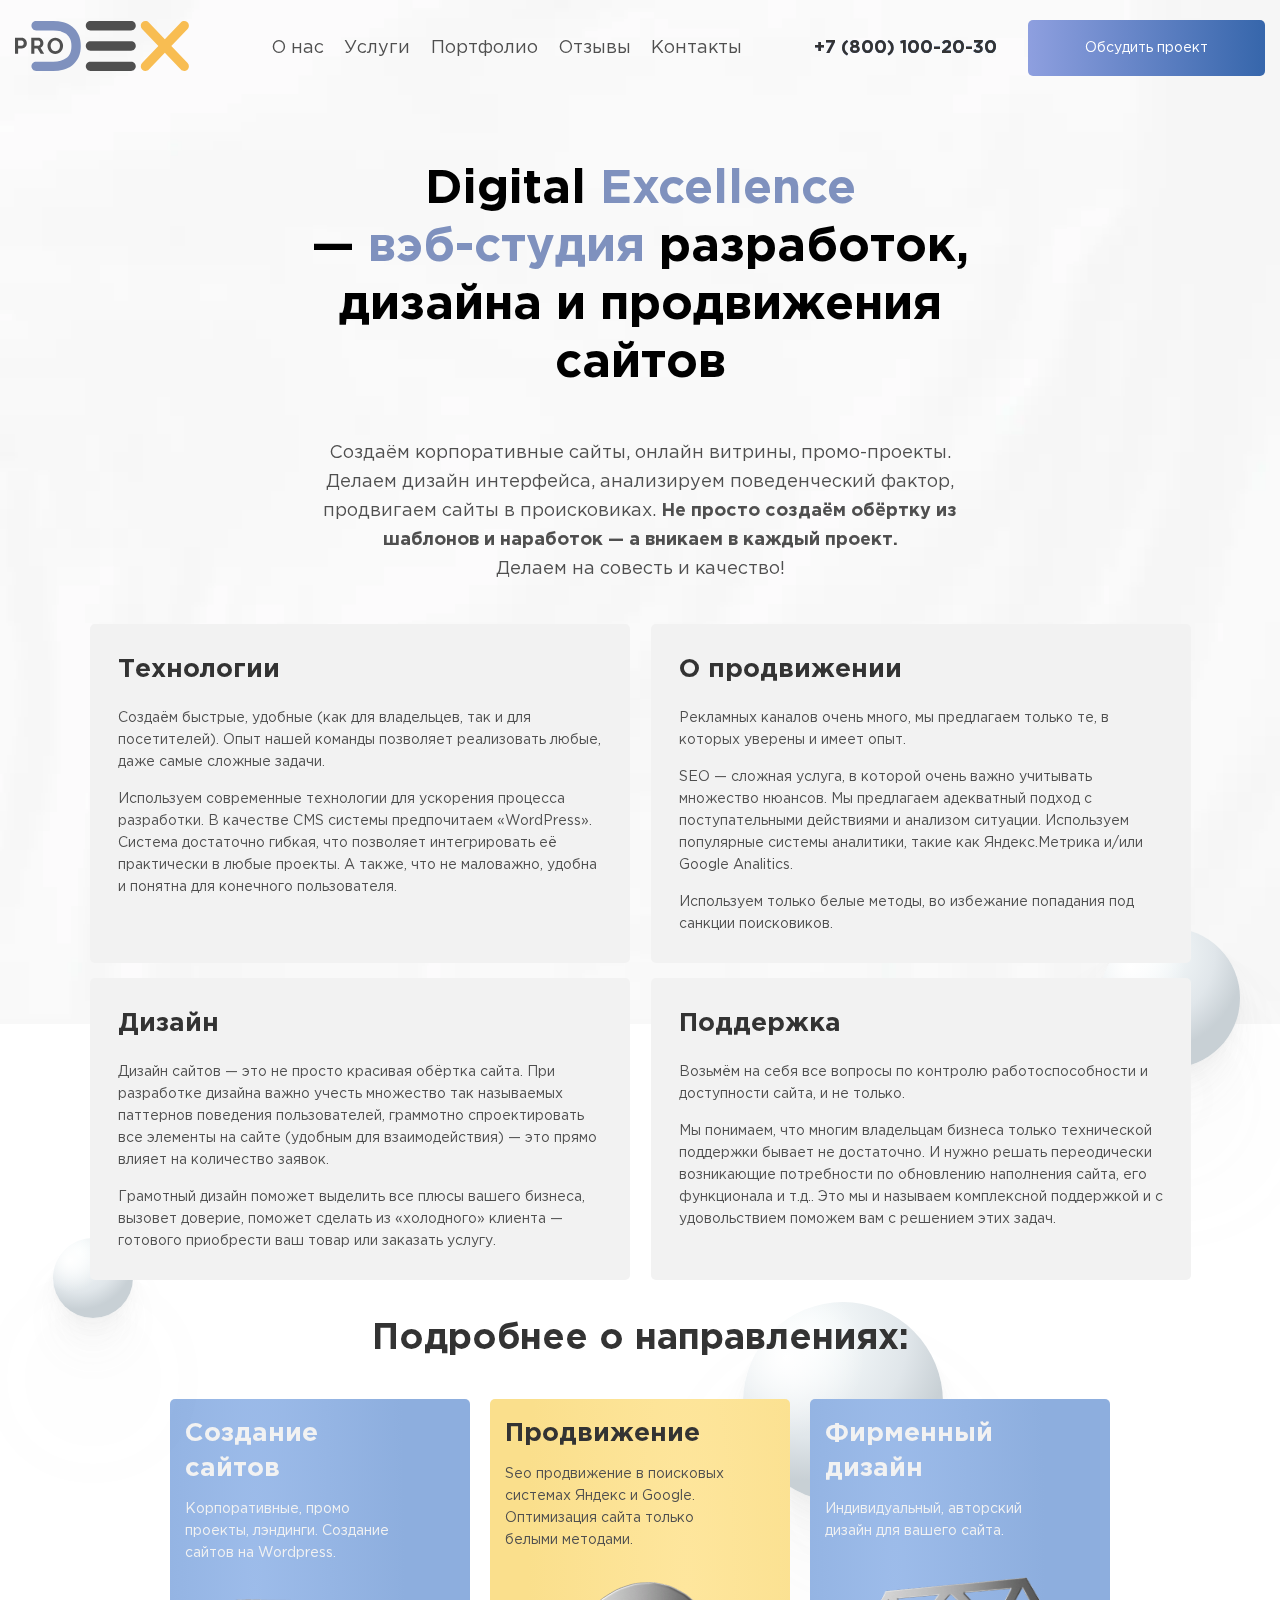
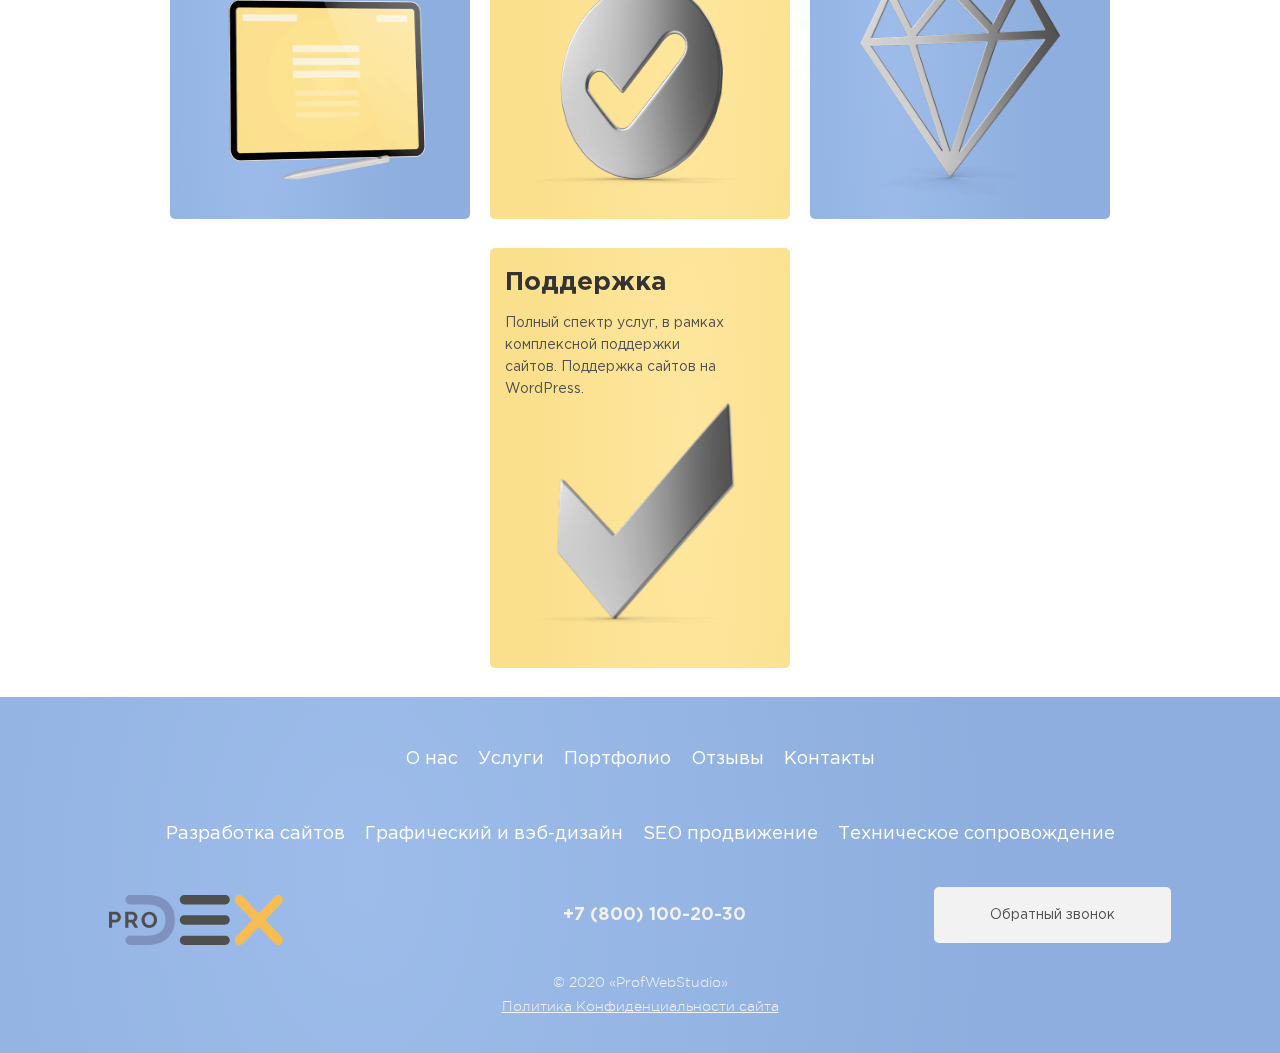
==== commit 332404f2: "Made some corrections" ====
--- a/about.html
+++ b/about.html
@@ -37,7 +37,7 @@
               <div class="ball ball--eleventh"></div>
               <div class="ball ball--twelveth"></div>
               <div class="phone"><a class="phone__link" href="tel:+78001002030">+7 (800) 100-20-30</a></div>
-              <div class="btn btn--call">Обратный звонок</div>
+              <div class="btn btn--call">Обсудить проект</div>
             </nav>
           </header>
         </div>
@@ -83,14 +83,14 @@
           <div class="directions-cards-wrap">
             <div class="directions-cards"> <a class="directions__card" href="webdevelopment.html"> 
                 <h3 class="card__title card__title--white">Создание сайтов</h3>
-                <p class="card__text card__text--white">Корпоративные, промо проекты, лэндинги. Создание сайтов наWordpress.</p>
+                <p class="card__text card__text--white">Корпоративные, промо проекты, лэндинги. Создание сайтов на Wordpress.</p>
                 <div class="card__img">
                   <picture>
                     <source type="image/webp" media="(min-width: 1440px)" srcset="./wp-content/themes/twentytwenty-child/img/directions-screen@1x.webp 1x, ./wp-content/themes/twentytwenty-child/img/directions-screen@2x.webp 2x"><img src="./wp-content/themes/twentytwenty-child/img/directions-screen@1x.png" srcset="./wp-content/themes/twentytwenty-child/img/directions-screen@2x.png 2x" alt="" width="339" height="280">
                   </picture>
                 </div></a><a class="directions__card" href="seo-promotion.html"> 
                 <h3 class="card__title">Продвижение</h3>
-                <p class="card__text">Seo пролвижение в поисковых системах Яндекс и Google. Оптимизация сайта только белыми методами.</p>
+                <p class="card__text">Seo продвижение в поисковых системах Яндекс и Google. Оптимизация сайта только белыми методами.</p>
                 <div class="card__img">
                   <picture>
                     <source type="image/webp" media="(min-width: 1440px)" srcset="./wp-content/themes/twentytwenty-child/img/directions-circlecheck@1x.webp 1x, ./wp-content/themes/twentytwenty-child/img/directions-circlecheck@2x.webp 2x"><img src="./wp-content/themes/twentytwenty-child/img/directions-circlecheck@1x.png" srcset="./wp-content/themes/twentytwenty-child/img/directions-circlecheck@2x.png 2x" alt="" width="345" height="280">
@@ -146,14 +146,5 @@
         </div>
       </footer>
     </div>
-    <div class="overlay">
-      <div class="modal modal--thanks">
-        <div class="modal__close-thanks"></div>
-        <div class="modal--thanks-content">
-          <div class="form__title form__title--thanks">Спасибо за заявку!</div>
-          <div class="form__subtitle form__subtitle--thanks">Мы свяжемся с вами в самое ближайшее время, в рабочие часы</div>
-        </div>
-      </div>
-    </div>
   </body>
 </html>--- a/wp-content/themes/twentytwenty-child/css/main.min.css
+++ b/wp-content/themes/twentytwenty-child/css/main.min.css
@@ -1,3 +1,3 @@
 body,html{padding:0;overflow-x:hidden;font-family:'Arial','Tahoma',sans-serif;font-weight:400;font-style:normal;text-rendering:optimizelegibility;-webkit-font-smoothing:antialiased;-webkit-text-size-adjust:none;-ms-text-size-adjust:none}html{min-width:32rem;font-size:62.5%}body{font-size:1.6rem}.container-fluid{position:relative;width:100%}.container{max-width:147rem;margin:auto;padding:0 1.5rem}.container--no-padding,.container--no-padding--mobile{padding:0}.no-scroll{overflow:hidden}.html-overflow{overflow-y:scroll}*,:after,:before{-webkit-box-sizing:border-box;box-sizing:border-box}img{max-width:100%;height:auto}button,input[type=submit]{cursor:pointer}textarea{resize:vertical}body,h1,h2,h3,h4,h5,h6,html,p,ul{margin:0}table{border-collapse:collapse;border-spacing:0}a{text-decoration:none}ul{padding:0;list-style:none}
 /*! normalize.css v8.0.1 | MIT License | github.com/necolas/normalize.css */
-html{line-height:1.15;-webkit-text-size-adjust:100%}.reviews__card-author span,body{margin:0}details,main{display:block}hr{-webkit-box-sizing:content-box;box-sizing:content-box;height:0;overflow:visible}code,kbd,pre,samp{font-family:monospace,monospace;font-size:1em}a{background-color:transparent}abbr[title]{border-bottom:none;-webkit-text-decoration:underline dotted;text-decoration:underline dotted}b,strong{font-weight:bolder}small{font-size:80%}sub,sup{font-size:75%;line-height:0;position:relative;vertical-align:baseline}sub{bottom:-.25em}sup{top:-.5em}img{border-style:none}button,input,optgroup,select,textarea{font-family:inherit;font-size:100%;line-height:1.15;margin:0}button,input{overflow:visible}button,select{text-transform:none}[type=button],[type=reset],[type=submit],button{-webkit-appearance:button}[type=button]::-moz-focus-inner,[type=reset]::-moz-focus-inner,[type=submit]::-moz-focus-inner,button::-moz-focus-inner{border-style:none;padding:0}[type=button]:-moz-focusring,[type=reset]:-moz-focusring,[type=submit]:-moz-focusring,button:-moz-focusring{outline:1px dotted ButtonText}fieldset{padding:0;border:0}legend{color:inherit;display:table;max-width:100%;white-space:normal}progress{vertical-align:baseline}textarea{overflow:auto}[type=checkbox],[type=radio],legend{-webkit-box-sizing:border-box;box-sizing:border-box;padding:0}[type=number]::-webkit-inner-spin-button,[type=number]::-webkit-outer-spin-button{height:auto}[type=search]{-webkit-appearance:textfield;outline-offset:-2px}[type=search]::-webkit-search-decoration{-webkit-appearance:none}::-webkit-file-upload-button{-webkit-appearance:button;font:inherit}summary{display:list-item}[hidden],template{display:none}.main-title,.section__title{font-family:"GothamProBold";font-weight:700;font-style:normal;font-size:2.2rem;line-height:2.8rem}.main-title i{white-space:nowrap}.section__title{font-size:2rem;line-height:2.4rem;color:#333}.section__title--white{color:#f2f2f2}.section__title--blue{color:#7f91be}.main-title i,.section__title i,.section__title--small i{font-style:normal;color:#7f91be}.section__title--small{font-family:"GothamProBold";font-weight:700;font-style:normal;font-size:1.6rem;line-height:2.2rem;color:#4f4f4f}.section__title--small-header-bottom{max-width:23rem;margin-bottom:.9rem}.project__link,.subtitle{font-family:"GothamProRegular";font-weight:400;font-style:normal;font-size:1.2rem;line-height:1.8rem;color:#828282}.page-text,.project__link--large,.subtitle--large{font-family:"GothamProBold";font-weight:700;font-style:normal;font-size:1.8rem;line-height:2.4rem;color:#4f4f4f}.page-text{font-family:"GothamProRegular";font-weight:400;font-size:1.2rem;line-height:2rem}.page-text--white{color:#f2f2f2}.card__title,.page-text--bold{font-family:"GothamProBold";font-weight:700;font-style:normal}.card__title{font-size:1.4rem;line-height:2rem;color:#4f4f4f}.card__text,.decription__item,.project__subtitle,.project__tag{font-family:"GothamProRegular";font-weight:400;font-style:normal;font-size:1.2rem;line-height:2rem;color:#4f4f4f}.project__subtitle--black,.service__title,.team-member__title{font-family:"GothamProBold";font-weight:700;font-style:normal}.service__title,.team-member__title{font-size:1.4rem;line-height:1.7rem;color:#4f4f4f}.service__title{text-align:center}.team-member__text{font-family:"GothamProRegular";font-weight:400;font-style:normal;font-size:1.2rem;line-height:2rem}.card__price,.order-site__step{padding:.5rem 1rem;font-family:"GothamProBold";font-weight:700;font-style:normal;font-size:1.4rem;line-height:2.2rem;border-radius:.5rem;background:#f2f2f2}.order-site__title,.price-cards__title,.work-types__card .card__title{font-family:"GothamProBold";font-weight:700;font-style:normal;font-size:1.4rem;line-height:2.1rem}.order-site__title--white,.price-cards__title--white,.work-types__card .card__title--white{color:#f2f2f2}.order-site__text,.price-cards__text,.work-types__card .card__text{font-family:"GothamProRegular";font-weight:400;font-style:normal;font-size:1.2rem;line-height:1.8rem;color:#4f4f4f}.order-site__text--white,.price-cards__text--white,.work-types__card .card__text--white{color:#f2f2f2}.advantages__text,.reviews__card-author,.reviews__card-text{font-family:"GothamProRegular";font-weight:400;font-style:normal;font-size:1.2rem;line-height:2rem;color:#4f4f4f}.advantages__text--bold,.email__link,.phone__link,.reviews__card-author--bold,.reviews__card-text--bold{font-family:"GothamProBold";font-weight:700;font-style:normal}.email__link,.phone__link{font-size:1.6rem;line-height:2.3rem;color:#333;background-clip:text;-webkit-background-clip:text}.email__link:active,.email__link:hover,.phone__link:active,.phone__link:hover{background-clip:text;text-fill-color:transparent;-webkit-background-clip:text;-webkit-text-fill-color:transparent}.email__link,.email__link:hover,.phone__link,.phone__link:hover{background-image:-webkit-gradient(linear,left top,right top,from(#8e9fdf),to(#3666ab));background-image:linear-gradient(90deg,#8e9fdf 0%,#3666ab 100%)}.email__link:active,.phone__link:active{background-image:radial-gradient(50% 284.34% at 28.33% 50%,#3561a4 0%,#3561a4 100%)}.email__link--footer,.phone__link--footer{color:#f2f2f2}.copyright,.policy__link,.table-head__title,.table__text{font-family:"GothamProLight";font-weight:300;font-style:normal;font-size:1.4rem;line-height:1.3rem;color:#f2f2f2}.table-head__title,.table__text{font-family:"RalewayBold";font-weight:700;line-height:1.7rem;color:#4f4f4f}.table__text{font-family:"RalewayRegular";font-weight:400;font-size:1.2rem;color:#333}.table__text--bold{font-family:"RalewayBold";font-weight:700;font-style:normal}.budget-list__price,.budget-list__source,.quiz-message,.quiz__form-email,.quiz__form-name,.quiz__form-phone{font-family:"GothamProRegular";font-weight:400;font-style:normal;font-size:1.4rem;line-height:2.5rem;letter-spacing:.05em;text-transform:uppercase;color:#828282}.budget-list__price,.budget-list__source{font-family:"RalewayBold";font-weight:700;font-size:1rem;line-height:2.1rem;-webkit-font-feature-settings:'pnum' on,'lnum' on;font-feature-settings:'pnum' on,'lnum' on;color:#4f4f4f}.form__policy-text .form__policy-link{color:#727272;text-decoration:underline;-webkit-text-decoration-skip-ink:none;text-decoration-skip-ink:none}input:not([type=checkbox]),input:not([type=file]){font-family:"GothamProRegular";font-weight:400;font-style:normal;font-size:1.4rem;line-height:2rem;letter-spacing:.05em;border:.1rem solid #e0e0e0;color:#828282}input:not([type=submit]){text-transform:uppercase}input:hover{border:.1rem solid #e0e0e0}input:focus{border:.1rem solid #4f4f4f;color:#4f4f4f}input[type=submit]{color:#fff}input[type=checkbox]{background:#bdbdbd}input[type=checkbox]:checked{background:radial-gradient(50% 284.34% at 28.33% 50%,#9dbcea 0%,#8daede 100%)}input[type=checkbox]:hover{background:#bdbdbd}.nav__link,label{font-family:"GothamProRegular";font-weight:400;font-style:normal}label{font-size:1rem;line-height:1.8rem;color:#828282}.nav__link,.nav__link--footer{font-size:1.6rem;-webkit-transition:all .3s ease-out;transition:all .3s ease-out}.nav__link{line-height:1.5rem;color:#4f4f4f}.nav__link:hover{text-shadow:0 0 .09rem #4f4f4f,0 0 .09rem #4f4f4f,0 0 .09rem #4f4f4f}.nav__link--footer{line-height:1.8rem;color:#fff}.nav__link--footer:hover{text-shadow:0 0 .09rem #fff,0 0 .09rem #fff,0 0 .09rem #fff}.about-cards .about__card .card__title,.directions-cards .directions__card .card__title,.reviews__card-title,.studio-services__item-title,.webdevelopment__title{font-family:"GothamProBold";font-weight:700;font-style:normal;font-size:2rem;line-height:2.9rem;color:#333}.about-cards .about__card .card__title--white,.directions-cards .directions__card .card__text--white,.directions-cards .directions__card .card__title--white,.reviews__card-title--white,.studio-services__item-title--white,.webdevelopment__title--white{color:#f2f2f2}.reviews__card-link,.studio-services__item,.webdevelopment__item{font-family:"GothamProRegular";font-weight:400;font-style:normal;font-size:1.2rem;line-height:2rem;color:#4f4f4f}.reviews__card-link{font-family:"GothamProBold";font-weight:700;font-size:1.4rem;line-height:1.8rem}.btn,.radio-wrap label{font-style:normal;font-size:1.2rem;border-radius:.5rem;cursor:pointer}.radio-wrap label{letter-spacing:.05em;text-transform:uppercase;-webkit-font-feature-settings:'pnum' on,'lnum' on;font-feature-settings:'pnum' on,'lnum' on;width:31rem;height:7.5rem;display:-webkit-box;display:-ms-flexbox;display:flex;-webkit-box-pack:center;-ms-flex-pack:center;justify-content:center;-webkit-box-align:center;-ms-flex-align:center;align-items:center;background:#fff;-webkit-user-select:none;-moz-user-select:none;-ms-user-select:none;user-select:none;-webkit-transition:all .5s ease-out;font-family:"RalewayBold";font-weight:700;line-height:2.3rem;color:#4f4f4f;transition:all .5s ease-out}@font-face{font-family:'GothamProLight';src:url(./../fonts/GothamProLight.woff2) format("woff2");font-weight:300;font-style:normal}@font-face{font-family:'GothamProRegular';src:url(./../fonts/GothamProRegular.woff2) format("woff2");font-weight:400;font-style:normal}@font-face{font-family:'GothamProBold';src:url(./../fonts/GothamProBold.woff2) format("woff2");font-weight:700;font-style:normal}@font-face{font-family:'RalewayBold';src:url(./../fonts/Raleway-Bold.woff2) format("woff2");font-weight:700;font-style:normal}@font-face{font-family:'RalewayRegular';src:url(./../fonts/Raleway-Regular.woff2) format("woff2");font-weight:400;font-style:normal}.btn{position:relative;z-index:1;padding:1.4rem 2.9rem;text-align:center;font-family:"GothamProRegular";font-weight:400;line-height:1.8rem;color:#fff;background:-webkit-gradient(linear,left top,right top,from(#8e9fdf),to(#3666ab));background:linear-gradient(90deg,#8e9fdf 0%,#3666ab 100%);border:0;outline:0;overflow:hidden;-webkit-transition:color .5s,background-color .2s,-webkit-transform .2s;transition:color .5s,transform .2s,background-color .2s;transition:color .5s,transform .2s,background-color .2s,-webkit-transform .2s}.btn:active{-webkit-box-shadow:0 10rem 8rem rgba(46,87,181,.07),0 4.17776rem 3.34221rem rgba(46,87,181,.0503198),0 2.23363rem 1.7869rem rgba(46,87,181,.0417275),0 1.25216rem 1.00172rem rgba(46,87,181,.035),0 .66501rem .53201rem rgba(46,87,181,.0282725),0 .27673rem .22138rem rgba(46,87,181,.0196802);box-shadow:0 10rem 8rem rgba(46,87,181,.07),0 4.17776rem 3.34221rem rgba(46,87,181,.0503198),0 2.23363rem 1.7869rem rgba(46,87,181,.0417275),0 1.25216rem 1.00172rem rgba(46,87,181,.035),0 .66501rem .53201rem rgba(46,87,181,.0282725),0 .27673rem .22138rem rgba(46,87,181,.0196802);background:#e5a42b}.btn::after,.btn::before{position:absolute;content:"";top:0;left:0;width:110%;border-radius:.3rem}.btn::before{height:100%;-webkit-transition:opacity .3s;transition:opacity .3s}.btn::after{z-index:-1;-webkit-transform:translate(-.5rem,-7rem) scale(.1);transform:translate(-.5rem,-7rem) scale(.1);height:20rem;background:linear-gradient(269.13deg,#e4a228 1.1%,#f8bd52 95.45%);border-radius:50%;opacity:0;-webkit-transition:opacity .3s,background .3s,-webkit-transform .3s;transition:transform .3s,opacity .3s,background .3s;transition:transform .3s,opacity .3s,background .3s,-webkit-transform .3s}.btn:hover::before{opacity:0}.btn:hover::after{-webkit-transform-origin:10rem 10rem;transform-origin:10rem 10rem;-webkit-transform:scale(1) translate(-.5rem,-7rem);transform:scale(1) translate(-.5rem,-7rem);opacity:1}.btn--call{width:calc(100%/12*8);max-width:23.7rem;margin-bottom:2rem}.btn--call-footer{color:#4f4f4f;background:#f2f2f2}.btn--call-footer:hover{color:#fff;background:-webkit-gradient(linear,left top,right top,from(#8e9fdf),to(#3666ab));background:linear-gradient(90deg,#8e9fdf 0%,#3666ab 100%)}.btn--brief{-webkit-transform:translateY(1.3rem);transform:translateY(1.3rem)}.btn--table{display:block;width:15.3rem}.btn--table:last-child{margin-left:1.1rem}.btn--white{color:#4f4f4f;background:#fff}.btn--white:hover{color:#fff;background:-webkit-gradient(linear,left top,right top,from(#8e9fdf),to(#3666ab));background:linear-gradient(90deg,#8e9fdf 0%,#3666ab 100%)}.btn--services{width:90%;max-width:23.4rem;margin:2rem auto 0;display:inline-block}input[type=checkbox],input[type=file]{position:absolute;z-index:-1;height:0;visibility:hidden;display:none;opacity:0}input:not([type=checkbox]),input:not([type=file]){padding:1.8rem 1rem;text-align:center}input[type=submit]{padding:1.6rem 4.2rem}input[type=checkbox]{margin-top:.3rem}input+label{position:relative;cursor:pointer}input[type=checkbox]+label::before{position:absolute;content:"";top:50%!important;left:0;-webkit-transform:translateY(-50%)!important;transform:translateY(-50%)!important;width:1.5rem;height:1.5rem;border:0;background:radial-gradient(50% 284.34% at 28.33% 50%,#9dbcea 0%,#8daede 100%);border-radius:.2rem}input:checked{border:0}input:checked+label::after{position:absolute;content:"";z-index:2;top:1.2rem;left:.6rem;width:.4rem;height:1rem;border:solid #f2f2f2;border-width:0 .1rem .1rem 0;-webkit-transform:rotate(45deg);transform:rotate(45deg)}.header{position:relative;width:100%;overflow:hidden}.header,.header--open{-webkit-transition:all .5s ease-out;transition:all .5s ease-out}.header--open::after{position:absolute;z-index:125;content:"";top:0;left:0;display:block;width:100%;height:7rem;background:#f8f8f8}.header--main{padding-top:8rem}.main-title{max-width:29rem;text-align:center;margin:0 auto 4.8rem}.header__content{display:-webkit-box;display:-ms-flexbox;display:flex;-webkit-box-orient:vertical;-webkit-box-direction:normal;-ms-flex-direction:column;flex-direction:column;-webkit-box-align:center;-ms-flex-align:center;align-items:center;padding-top:8.5rem}.header__content--text-block{padding-top:0}.page-text--header{max-width:25.2rem;text-align:center}.page-text--header-promotion,.page-text--header-webdesign,.page-text--header-webdevelopment{margin-bottom:3.9rem}.main-title--inner-page{max-width:28rem;margin-bottom:1.5rem;padding:0!important}.section__title--text-block{max-width:55rem;margin-bottom:2rem;text-align:center}.page-text--text-block-long{margin-bottom:3.6rem}.page-text--text-block{margin-bottom:3rem;text-align:center}.header--about,.header--reviews,.header--services{margin-bottom:4rem}.header--contacts,.header--portfolio{padding-bottom:4rem}.header--webdesign,.header--webdevelopment{height:52.5rem}.header--promotion{height:54rem}.design{position:relative;background:radial-gradient(52.83% 206.26% at 65.38% 47.17%,#fee69d 0%,#fadf8c 100%)}.design,.design__right{width:100%}.design__left{padding:4rem 0 0 1.5rem}.section__title--design{margin-bottom:1rem}.section__title--black-market,.section__title--contractors,.section__title--team-work,.section__title--weapon{margin-bottom:1.5rem}.design__text{width:28rem}.content__text:not(:last-child),.design__text:not(:last-child){margin-bottom:2rem}.content{background:radial-gradient(50% 284.34% at 28.33% 50%,#9dbcea 0%,#8daede 100%)}.content,.content__left,.content__right{width:100%}.content__right{-webkit-box-ordinal-group:0;-ms-flex-order:-1;order:-1;margin-bottom:.6rem;padding:4rem 0 0 1.5rem}.section__title--content{margin-bottom:1rem}.content__text{width:28rem}.work-scheme{position:relative;width:100%;padding:4rem 0 5.6rem;background:#f8f8f8}.no-webp .work-scheme::after,.webp .work-scheme::after{position:absolute;content:"";top:-24.4rem;right:0;width:73rem;height:74.4rem}.work-scheme__inner{display:-webkit-box;display:-ms-flexbox;display:flex;-webkit-box-pack:center;-ms-flex-pack:center;justify-content:center}.work-scheme__content{width:100%;margin:0 1.5rem 2rem;text-align:center}.section__title--work-scheme{margin-bottom:1rem}.work-scheme__text{width:28.8rem;margin:0 auto;line-height:2.2rem}.services{width:100%;padding:4rem 0 4.2rem;background:radial-gradient(50% 284.34% at 28.33% 50%,#9dbcea 0%,#8daede 100%)}.services,.services__inner{position:relative}.section__title--services{margin-bottom:1.9rem;text-align:center;color:#f2f2f2}.services-list{width:100%;display:-webkit-box;display:-ms-flexbox;display:flex;-ms-flex-wrap:wrap;flex-wrap:wrap;-webkit-box-orient:vertical;-webkit-box-direction:normal;-ms-flex-direction:column;flex-direction:column;max-width:68.6rem;margin:0 auto}.services__item{width:95%;margin:0 auto 1.6rem;background:#f2f2f2;border-radius:1rem;-webkit-transition:all .5s ease-out;transition:all .5s ease-out}.services__item:hover{background:radial-gradient(52.83% 206.26% at 65.38% 47.17%,#fee69d 0%,#fadf8c 100%)}.price__bottom,.price__top,.services__item .services__link{display:-webkit-box;display:-ms-flexbox;display:flex;-webkit-box-align:center;-ms-flex-align:center;align-items:center}.services__item .services__link{-webkit-box-pack:center;-ms-flex-pack:center;justify-content:center;height:100%;width:100%;padding:2rem}.price{width:100%;overflow:hidden;padding:3rem 0;background:#f8f8f8}.price__bottom,.price__top{-webkit-box-orient:vertical;-webkit-box-direction:normal;-ms-flex-direction:column;flex-direction:column}.price__bottom--services{max-width:136rem;margin:0 auto 10.2rem}.price__bottom--seo{margin:0 auto 4rem}.price__top{margin-bottom:3rem}.price__bottom{position:relative;text-align:center;padding:2.4rem 2rem 2.2rem;background:#f2f2f2}.section__title--price{margin-bottom:3rem;text-align:center}.section__title--price-bottom{max-width:25rem;margin-bottom:.7rem;font-size:1.6rem;line-height:2.2rem}.price__text{max-width:25rem;margin-bottom:2.6rem}.about{width:100%;padding:4rem 0 2.4rem;background:radial-gradient(50% 284.34% at 28.33% 50%,#9dbcea 0%,#8daede 100%)}.about__inner{display:-webkit-box;display:-ms-flexbox;display:flex;-webkit-box-orient:vertical;-webkit-box-direction:normal;-ms-flex-direction:column;flex-direction:column}.about__content{width:100%;margin:0 auto 1.5rem}.about__text,.section__title--about{text-align:center}.section__title--about{margin-bottom:.8rem}.about__text{width:29rem;margin:0 auto}.footer{padding:3rem 0;background:radial-gradient(50% 284.34% at 28.33% 50%,#9dbcea 0%,#8daede 100%)}.footer__inner{display:-webkit-box;display:-ms-flexbox;display:flex;-webkit-box-align:center;-ms-flex-align:center;align-items:center;-webkit-box-orient:vertical;-webkit-box-direction:normal;-ms-flex-direction:column;flex-direction:column}.work-stages,.work-types{padding:4rem 0 5.6rem;background:radial-gradient(50% 284.34% at 28.33% 50%,#9dbcea 0%,#8daede 100%)}.work-stages__content,.work-types__content{display:-webkit-box;display:-ms-flexbox;display:flex;-webkit-box-orient:vertical;-webkit-box-direction:normal;-ms-flex-direction:column;flex-direction:column;-webkit-box-align:center;-ms-flex-align:center;align-items:center;text-align:center}.work-stages .page-text--work-stages,.work-types .page-text--work-stages{max-width:81.2rem;margin-bottom:3rem}.section__title--work-stages{margin-bottom:1.5rem}.tariff{padding:4rem 0 2rem;background:#f8f8f8}.tariff .work-stages__inner{width:100%;max-width:99.4rem;margin:0 auto;display:-webkit-box;display:-ms-flexbox;display:flex;-webkit-box-orient:vertical;-webkit-box-direction:normal;-ms-flex-direction:column;flex-direction:column;-webkit-box-align:center;-ms-flex-align:center;align-items:center}.tariff .work-stages__inner--work-types{position:relative}.radio-wrap input[type=radio],.radio-wrap label::after,.tariff .work-stages__inner--work-types::before{display:none}.section__title--tariff{margin-bottom:3rem;text-align:center}.tariff__table-wrap{position:relative;width:100%;max-width:125rem;overflow-x:scroll}.tariff__table-wrap::-webkit-scrollbar{width:100%}.tariff__table-wrap::-webkit-scrollbar-track{height:1.5rem;border-radius:10rem;background:#e0e0e0}.tariff__table-wrap::-webkit-scrollbar-thumb{height:1.5rem;border-radius:10rem;background:-webkit-gradient(linear,left top,right top,from(#8e9fdf),to(#3666ab));background:linear-gradient(90deg,#8e9fdf 0%,#3666ab 100%)}.tariff__table-wrap--seo,.tariff__table-wrap--work-types{margin-bottom:4rem}.site-order{padding:2rem 0;background:#f8f8f8}.site-order__inner{display:-webkit-box;display:-ms-flexbox;display:flex;-webkit-box-orient:vertical;-webkit-box-direction:normal;-ms-flex-direction:column;flex-direction:column;-webkit-box-align:center;-ms-flex-align:center;align-items:center}.section__title--site-order{margin-bottom:3rem}.quiz{padding:2rem 0 2.5rem;background:#f8f8f8}.quiz__top{display:-webkit-box;display:-ms-flexbox;display:flex;-webkit-box-orient:vertical;-webkit-box-direction:normal;-ms-flex-direction:column;flex-direction:column;-webkit-box-align:center;-ms-flex-align:center;align-items:center}.quiz .phone--quiz{width:100%;text-align:center}.quiz .phone__link--quiz{color:#7f91be}.quiz__center{max-width:144rem;width:100%;padding:5rem 1.5rem;border-radius:.5rem;background:url(../img/icons/sphere-1.svg) calc(100% + 8rem) -2rem/20rem 20rem no-repeat,url(../img/icons/sphere-1.svg) calc(100% + 9.5rem) 122%/30.4rem 30.4rem no-repeat,url(../img/icons/sphere-1.svg) -4rem 106%/11rem 11rem no-repeat,#f2f2f2}.section__title--quiz{margin:1rem 1.5rem 1.5rem 0;text-align:center}.quiz__top-text,.subtitle--large-quiz{margin-bottom:1.5rem;text-align:center}.quiz-message{width:100%;min-height:10rem;padding:1.5rem 2rem;margin-bottom:2rem;border:0;border-radius:.5rem;outline:0}.inputs-wrap,.quiz__budget-list,.quiz__source-list{display:-webkit-box;display:-ms-flexbox;display:flex;-webkit-box-orient:vertical;-webkit-box-direction:normal;-ms-flex-direction:column;flex-direction:column;-webkit-box-align:center;-ms-flex-align:center;align-items:center;margin-bottom:2rem}.inputs-wrap{max-width:45rem;margin:0 auto}.inputs-wrap .budget-list__price,.inputs-wrap .budget-list__source,.quiz__budget-list .budget-list__price,.quiz__budget-list .budget-list__source,.quiz__source-list .budget-list__price,.quiz__source-list .budget-list__source{width:100%;max-width:31rem;padding:2.2rem 4.2rem;margin-bottom:2rem;text-align:center;border-radius:.5rem;background:#f8f8f8;cursor:pointer}.inputs-wrap .quiz__form-email,.inputs-wrap .quiz__form-name,.inputs-wrap .quiz__form-phone,.quiz__budget-list .quiz__form-email,.quiz__budget-list .quiz__form-name,.quiz__budget-list .quiz__form-phone,.quiz__source-list .quiz__form-email,.quiz__source-list .quiz__form-name,.quiz__source-list .quiz__form-phone{width:100%;max-width:42rem;border:.1rem solid #f2f2f2;border-radius:.5rem;background:#fff}.inputs-wrap .quiz__form-name,.inputs-wrap .quiz__form-phone,.quiz__budget-list .quiz__form-name,.quiz__budget-list .quiz__form-phone,.quiz__source-list .quiz__form-name,.quiz__source-list .quiz__form-phone{margin-bottom:1.5rem}.quiz__form-bottom{display:-webkit-box;display:-ms-flexbox;display:flex;-webkit-box-orient:vertical;-webkit-box-direction:normal;-ms-flex-direction:column;flex-direction:column;-webkit-box-align:center;-ms-flex-align:center;align-items:center;margin-bottom:2rem}.quiz__form-file__wrap{position:relative;text-align:center}.input__file-icon-wrapper{margin-right:2.7rem;display:-webkit-box;display:-ms-flexbox;display:flex;-webkit-box-align:center;-ms-flex-align:center;align-items:center;-webkit-box-pack:center;-ms-flex-pack:center;justify-content:center}.input__file-button-text{line-height:1;margin-top:.1rem}.quiz__form-file-button{width:100%;max-width:31rem;height:7.5rem;display:-webkit-box;display:-ms-flexbox;display:flex;-webkit-box-align:center;-ms-flex-align:center;align-items:center;-webkit-box-pack:center;-ms-flex-pack:center;justify-content:center;margin:0 auto;border-radius:.5rem;cursor:pointer}.quiz__form-submit{max-width:31rem}.form__policy-text{padding-left:2rem}.form__policy-text .form__policy-link{display:block}.radio-wrap label:hover{background:radial-gradient(52.83% 206.26% at 65.38% 47.17%,#fee69d 0%,#fadf8c 100%);-webkit-transition:all .5s ease-out;transition:all .5s ease-out}.radio-wrap input[type=radio]:checked+label{background:radial-gradient(52.83% 206.26% at 65.38% 47.17%,#fee69d 0%,#fadf8c 100%)}.portfolio-list{margin-bottom:4.5rem;display:-webkit-box;display:-ms-flexbox;display:flex;-webkit-box-orient:vertical;-webkit-box-direction:normal;-ms-flex-direction:column;flex-direction:column;-webkit-box-align:center;-ms-flex-align:center;align-items:center}.portfolio__btn,.portfolio__btn:active{-webkit-transition:background .2s linear;transition:background .2s linear}.portfolio__btn{position:relative;width:100%;display:block;padding:1.4rem 2.9rem;text-align:center;font-family:"GothamProRegular";font-weight:400;font-style:normal;font-size:1.2rem;line-height:1.8rem;color:#fff;background:-webkit-gradient(linear,left top,right top,from(#8e9fdf),to(#3666ab));background:linear-gradient(90deg,#8e9fdf 0%,#3666ab 100%);border:0;outline:0;border-radius:.5rem;overflow:hidden;cursor:pointer}.portfolio__btn:active,.portfolio__btn:hover{-webkit-box-shadow:0 10rem 8rem rgba(46,87,181,.07),0 4.17776rem 3.34221rem rgba(46,87,181,.0503198),0 2.23363rem 1.7869rem rgba(46,87,181,.0417275),0 1.25216rem 1.00172rem rgba(46,87,181,.035),0 .66501rem .53201rem rgba(46,87,181,.0282725),0 .27673rem .22138rem rgba(46,87,181,.0196802);box-shadow:0 10rem 8rem rgba(46,87,181,.07),0 4.17776rem 3.34221rem rgba(46,87,181,.0503198),0 2.23363rem 1.7869rem rgba(46,87,181,.0417275),0 1.25216rem 1.00172rem rgba(46,87,181,.035),0 .66501rem .53201rem rgba(46,87,181,.0282725),0 .27673rem .22138rem rgba(46,87,181,.0196802)}.portfolio__btn:active{background:#e5a42b}.portfolio__btn:hover{background:linear-gradient(269.13deg,#e4a228 1.1%,#f8bd52 95.45%)}.portfolio__btn::after{position:absolute;z-index:10;content:"";top:50%;left:calc(50% - 7.7rem);-webkit-transform:translateY(-50%);transform:translateY(-50%);width:2.4rem;height:2.4rem;background:url(../img/icons/circle-plus.svg)}.about-cards-wrap,.about-cards-wrap--support{max-width:69rem;margin:0 auto}.about-cards-wrap--support .about-cards{padding:0}.about-cards,.about-cards-wrap{position:relative;z-index:10}.about-cards-wrap::after,.about-cards-wrap::before,.directions-cards-wrap--contacts::before,.directions-cards-wrap--reviews::after,.directions-cards-wrap--reviews::before,.directions-cards-wrap::before{display:none}.about-cards{z-index:5;max-width:100%;display:-webkit-box;display:-ms-flexbox;display:flex;-ms-flex-wrap:wrap;flex-wrap:wrap;-webkit-box-pack:center;-ms-flex-pack:center;justify-content:center;margin:0 auto;padding-bottom:2.3rem}.about-cards .about__card{width:100%;max-width:55rem;padding:2.4rem;margin-bottom:2.5rem;background:#f2f2f2;border-radius:.5rem}.about-cards .card__title{margin-bottom:2rem}.about-cards .card__text:not(:last-child){margin-bottom:1.5rem}.section__title--directions{position:relative;z-index:1;margin-bottom:3.8rem;text-align:center}.directions-cards-wrap{position:relative}.directions-cards{position:relative;z-index:1;display:-webkit-box;display:-ms-flexbox;display:flex;-ms-flex-wrap:wrap;flex-wrap:wrap;-webkit-box-pack:center;-ms-flex-pack:center;justify-content:center}.directions-cards .directions__card{position:relative;width:100%;max-width:28rem;min-height:42rem;padding:1.7rem 2rem 1rem 1.45rem;margin:0 0 2.9rem;border-radius:.5rem}.directions-cards .directions__card:nth-child(even){-webkit-transition:all .3s linear;transition:all .3s linear;background:radial-gradient(52.83% 206.26% at 65.38% 47.17%,#fee69d 0%,#fadf8c 100%)}.directions-cards .directions__card:nth-child(even):hover,.directions-cards .directions__card:nth-child(odd){-webkit-transition:all .3s linear;transition:all .3s linear;background:radial-gradient(50% 284.34% at 28.33% 50%,#9dbcea 0%,#8daede 100%)}.directions-cards .directions__card:nth-child(odd):hover{-webkit-transition:all .3s linear;transition:all .3s linear;background:radial-gradient(52.83% 206.26% at 65.38% 47.17%,#fee69d 0%,#fadf8c 100%)}.directions-cards .directions__card .card__title{max-width:17.5rem;margin-bottom:1.2rem}.directions-cards .directions__card .card__text{max-width:20rem;margin-bottom:.9rem}.directions-cards .directions__card .card__img{position:absolute;left:50%;width:100%;height:28rem;-webkit-transform:translate(-50%,0);transform:translate(-50%,0);bottom:0}.directions-cards .directions__card .card__img img{height:28rem}.reviews{margin-bottom:4rem}.reviews-cards{display:-webkit-box;display:-ms-flexbox;display:flex;-webkit-box-orient:vertical;-webkit-box-direction:normal;-ms-flex-direction:column;flex-direction:column;-webkit-box-align:center;-ms-flex-align:center;align-items:center;-ms-flex-wrap:wrap;flex-wrap:wrap}.reviews__card{width:100%;max-width:71rem;text-align:center;padding:.7rem 2.4rem 1rem;background:#f2f2f2;border-radius:.5rem}.reviews__card:not(:last-child){margin-bottom:2rem}.reviews__card-top{display:-webkit-box;display:-ms-flexbox;display:flex;-webkit-box-pack:justify;-ms-flex-pack:justify;justify-content:space-between;-webkit-box-align:center;-ms-flex-align:center;align-items:center;margin-bottom:1.6rem}.reviews__card-title{margin-bottom:.8rem}.reviews__card-logo{width:20rem;height:6rem}.reviews__card-logo img{-o-object-fit:contain;object-fit:contain;width:20rem;height:6rem}video{width:100%;height:100%}.reviews__card-video{position:relative;max-width:62.4rem;max-height:25.4rem;margin-bottom:1.5rem;cursor:pointer}.video-play{position:absolute;top:50%;left:50%;-webkit-transform:translate(-50%,-50%);transform:translate(-50%,-50%);width:5rem;height:5rem;background:url(../img/icons/play.svg) center/contain,no-repeat}.reviews__card-text{margin-bottom:1rem;text-align:left}.reviews__card-author{margin:0 1.3rem 1.5rem 0;text-align:right}.reviews__card-link{position:relative;-webkit-transform:translateX(-1.7rem);transform:translateX(-1.7rem);display:inline-block;text-align:center;padding:1rem}.reviews__card-link::after{position:absolute;content:"";top:50%;right:-2.8rem;-webkit-transform:translate(-50%,-50%);transform:translate(-50%,-50%);display:block;width:2.1rem;height:2.1rem;background:url(../img/icons/arrow-right.svg);-webkit-transition:all .3s linear;transition:all .3s linear}.reviews__card-link:hover::after{right:-4rem}.section__title--reviews{position:relative;z-index:2;margin-bottom:2.1rem;text-align:center}.page-text--reviews{position:relative;z-index:2;max-width:53rem;margin:0 auto 3rem;text-align:center}.contact-form{margin-bottom:4rem}.contact-form__inner{display:-webkit-box;display:-ms-flexbox;display:flex;-ms-flex-wrap:wrap;flex-wrap:wrap;-webkit-box-pack:center;-ms-flex-pack:center;justify-content:center}.contact-form__inner .contacts{width:100%;max-width:44.6rem;display:-webkit-box;display:-ms-flexbox;display:flex;-webkit-box-orient:vertical;-webkit-box-direction:normal;-ms-flex-direction:column;flex-direction:column;-webkit-box-align:center;-ms-flex-align:center;align-items:center}.contact-form__inner .contacts .section__title--contact-form{margin-bottom:1rem;text-align:center}.contact-form__inner .contacts .page-text--contact-form{max-width:25rem;margin:0 auto 2.6rem;text-align:center}.contact-form__inner .contacts .contacts-list{padding-left:4.5rem;margin-bottom:3rem;max-width:22rem}.contact-form__inner .contacts .contacts__item{position:relative}.contact-form__inner .contacts .contacts__item::after,.contact-form__inner .contacts .contacts__item::before{position:absolute;content:"";top:50%;-webkit-transform:translateY(-50%);transform:translateY(-50%)}.contact-form__inner .contacts .contacts__item::before{left:-4.5rem;width:3.5rem;height:3.5rem;background:#7f91be;border-radius:.5rem}.contact-form__inner .contacts .contacts__item:not(:last-child){margin-bottom:3rem}.contact-form__inner .contacts .contacts__item:nth-child(1)::after,.contact-form__inner .contacts .contacts__item:nth-child(2)::after{left:-3.7rem;width:2rem;height:2rem}.contact-form__inner .contacts .contacts__item:nth-child(1)::after{background:url(../img/icons/phone.svg) center/cover,no-repeat}.contact-form__inner .contacts .contacts__item:nth-child(2)::after{background:url(../img/icons/mail.svg) center/cover,no-repeat}.contact-form__inner .form-contact{width:100%;max-width:95.5rem;margin:0 auto;padding:2rem 1.5rem 2.4rem;background:url(../img/icons/sphere-3.svg),url(../img/icons/sphere-1.svg),#f2f2f2;background-position:100% 42rem,-20.9rem 228%;background-size:55.9rem 55.9rem,400px 400px,cover;background-repeat:no-repeat,no-repeat,repeat;border-radius:.5rem}.contact-form__inner .form-contact .form-contact__message,.contact-form__inner .form-contact .section__title--form-contact{margin-bottom:2rem}.contact-form__inner .form-contact .subtitle--large-contact-form{margin-bottom:1.5rem}.contact-form__inner .form-contact .quiz__form-name--form-contact,.contact-form__inner .form-contact .quiz__form-phone--form-contact{width:100%}.contact-form__inner .form-contact .inputs-wrap--form-contact{margin-bottom:2rem;max-width:90rem;-webkit-box-pack:justify;-ms-flex-pack:justify;justify-content:space-between}.studio-services .webdevelopment__wrap{position:relative;z-index:10}.price--standarts::before,.studio-services .studio-services-list::after,.studio-services .webdevelopment__wrap::before{display:none}.studio-services .webdevelopment__wrap .webdevelopment{width:100%;display:-webkit-box;display:-ms-flexbox;display:flex;-webkit-box-orient:vertical;-webkit-box-direction:normal;-ms-flex-direction:column;flex-direction:column;padding:2rem 1.5rem;margin:0 auto 2rem;background:radial-gradient(52.83% 206.26% at 65.38% 47.17%,#fee69d 0%,#fadf8c 100%);border-radius:.5rem}.studio-services .webdevelopment__wrap .services__item-title,.studio-services .webdevelopment__wrap .webdevelopment__title{margin-bottom:1.2rem}.studio-services .webdevelopment__wrap .webdevelopment-list{display:-webkit-box;display:-ms-flexbox;display:flex;-ms-flex-wrap:wrap;flex-wrap:wrap;-webkit-box-orient:vertical;-webkit-box-direction:normal;-ms-flex-direction:column;flex-direction:column}.studio-services .webdevelopment__wrap .webdevelopment__item{width:100%}.studio-services .webdevelopment__wrap .webdevelopment__item:not(:last-child){margin-bottom:1rem}.studio-services .studio-services-list,.studio-services .studio-services__item{display:-webkit-box;display:-ms-flexbox;display:flex;-webkit-box-direction:normal}.studio-services .studio-services-list{position:relative;z-index:10;-ms-flex-wrap:wrap;flex-wrap:wrap;margin-bottom:2rem;-webkit-box-orient:horizontal;-ms-flex-direction:row;flex-direction:row;-webkit-box-pack:center;-ms-flex-pack:center;justify-content:center}.studio-services .studio-services__item{width:100%;max-width:29rem;-webkit-box-orient:vertical;-ms-flex-direction:column;flex-direction:column;-webkit-box-align:start;-ms-flex-align:start;align-items:flex-start;-webkit-box-pack:start;-ms-flex-pack:start;justify-content:flex-start;padding:2rem 1.5rem;background:#f2f2f2;border-radius:.5rem}.studio-services .studio-services__item:not(:last-child){margin-bottom:1.9rem}.studio-services .studio-services__item-title{margin-bottom:1.2rem}.design--contractors .section__title--contractors,.design--webdesign .section__title--design{max-width:30.5rem}.content--team-work,.design--contractors,.text-block--long{margin-bottom:4rem}.content--black-market .section__title--black-market{max-width:21.4rem}.design--weapon .section__title--weapon{max-width:30.5rem}.design--weapon .design__inner{position:relative;min-height:55rem;background:url(../img/laptop-gear-sm@1x.png);background-position:calc(50% - 0rem) calc(100% + 8rem);background-size:36.5rem 31.1rem;background-repeat:no-repeat}@supports (background:-webkit-image-set(url(../img/laptop-gear-sm@1x.webp) 1x)){.design--weapon .design__inner{background:url(../img/laptop-gear-sm@1x.webp);background-position:calc(50% - 0rem) calc(100% + 8rem);background-size:36.5rem 31.1rem;background-repeat:no-repeat}}.content--team-work .section__title--team-work{max-width:23.5rem}.section__title--advantages{text-align:center;margin-bottom:2rem}.tariff--table-price{padding-top:0!important}.work-types--standarts{margin-bottom:4rem}.price--standarts{position:relative;max-width:136rem;margin:0 auto;padding-bottom:6rem}.header-top,.header-top--open{-webkit-transition:-webkit-transform .5s ease-out;transition:transform .5s ease-out;transition:transform .5s ease-out,-webkit-transform .5s ease-out}.header-top{position:absolute;z-index:120;top:0;bottom:0;left:0;right:0;height:100vh;overflow-x:hidden;overflow-y:auto;padding-top:4rem;background:#f8f8f8;-webkit-transform:translateX(-100%);transform:translateX(-100%)}.header-top--open{-webkit-transform:translateX(0);transform:translateX(0)}.logo--small{margin-top:.3rem}.logo--mobile{position:absolute;z-index:130;top:3.3rem;left:1.5rem;width:10.5rem;height:3rem}.logo--desktop{display:none}.logo--desktop-footer{display:block;width:14rem;height:4rem;margin-bottom:2rem}.logo--footer{margin:0 3.5rem 2rem 6rem}.logo__link{font-family:"GothamProBold";font-weight:700;font-style:normal;font-size:1.4rem;line-height:1.3rem;color:#333}.logo__link--footer{font-size:1.8rem;line-height:1.7rem;color:#f2f2f2}.logo__link--footer::before{background:#f2f2f2;color:#7f91be}.logo--blue,.logo--small{font-family:"GothamProBold";font-weight:700;font-style:normal;font-size:1.4rem;line-height:1.3rem;color:#7f91be}.logo--small{display:block;font-family:"GothamProLight";font-weight:300;font-size:1.2rem;line-height:1.1rem;color:#828282}.logo--small--footer{font-size:1.4rem;line-height:1.3rem;color:#e0e0e0}.nav,.nav-list{display:-webkit-box;display:-ms-flexbox;display:flex;-webkit-box-orient:vertical;-webkit-box-direction:normal;-ms-flex-direction:column;flex-direction:column;-webkit-box-align:center;-ms-flex-align:center;align-items:center}.nav{height:100%}.nav-list{position:relative;width:calc(100%/12*12);margin-bottom:6.8rem;padding-top:9.6rem}.nav-list .nav__link{display:block;padding:1.3rem 1rem}.nav-list .nav__link:not(:last-child){margin-bottom:2.6rem}.phone{width:calc(100%/12*12);margin:0 1.5rem 1.9rem 0;text-align:center}.phone--footer{margin:0 0 1.3rem}.email__link,.phone__link{-webkit-transition:all .3s ease-out;transition:all .3s ease-out}.ball{position:absolute;z-index:10}.about__left .about__img::after,.about__left .about__img::before,.ball{border-radius:50%;background:radial-gradient(72.29% 72.29% at 21.69% 27.71%,#fff 0%,rgba(255,255,255,0) 54.26%),radial-gradient(71.08% 71.08% at 32.53% 18.07%,#fbffff 0%,#e0e6ea 69.62%,#c8d0d5 100%);-webkit-box-shadow:0 10rem 13rem rgba(172,172,172,.07),0 4.17776rem 5.43109rem rgba(172,172,172,.0503198),0 2.23363rem 2.90372rem rgba(172,172,172,.0417275),0 1.25216rem 1.6278rem rgba(172,172,172,.035),0 .66501rem .86451rem rgba(172,172,172,.0282725),0 .27673rem .35974rem rgba(172,172,172,.0196802);box-shadow:0 10rem 13rem rgba(172,172,172,.07),0 4.17776rem 5.43109rem rgba(172,172,172,.0503198),0 2.23363rem 2.90372rem rgba(172,172,172,.0417275),0 1.25216rem 1.6278rem rgba(172,172,172,.035),0 .66501rem .86451rem rgba(172,172,172,.0282725),0 .27673rem .35974rem rgba(172,172,172,.0196802)}.ball--fourth,.ball--sixth{left:.5rem;top:-2.8rem;width:5rem;height:5rem}.ball--sixth{left:1rem;top:-6.7rem}.ball--seventh{left:1.6rem;bottom:-1.1rem;width:3.5rem;height:3.5rem}.ball--tenth{top:10rem;width:13.8rem;height:13.8rem;right:-6.5rem}.ball--eleventh{left:-18rem;bottom:-47rem;width:31.5rem;height:31.5rem}.ball--twelveth{right:-4.6rem;bottom:-41rem;width:13.8rem;height:13.8rem}.ball--fourteenth{left:10.2rem;bottom:5.3rem;width:8.7rem;height:8.7rem}.work-types--ball{position:relative;overflow-x:hidden}.header-center{position:relative}.header-center-inner{display:-webkit-box;display:-ms-flexbox;display:flex;-webkit-box-orient:vertical;-webkit-box-direction:normal;-ms-flex-direction:column;flex-direction:column;-webkit-box-align:center;-ms-flex-align:center;align-items:center;margin-bottom:1.2rem}.header-center__left{width:100%;max-width:68.2rem;margin-bottom:1.6rem}.header-center__right{width:100%;display:-webkit-box;display:-ms-flexbox;display:flex;-webkit-box-pack:center;-ms-flex-pack:center;justify-content:center}.advantages-list{-webkit-box-orient:vertical;-webkit-box-direction:normal;-ms-flex-direction:column;flex-direction:column;width:90%;margin:0 auto}.advantages-list,.advantages-list .advantages__item{display:-webkit-box;display:-ms-flexbox;display:flex;-webkit-box-align:center;-ms-flex-align:center;align-items:center}.advantages-list .advantages__item:not(:last-child){margin-bottom:1.9rem}.advantages-list .advantages__item .item__img{position:relative;width:15rem;height:8.4rem;margin-right:1rem;background:radial-gradient(68.53% 137.22% at 52.86% 31.68%,#3968ac 0%,#8daede 100%);border-radius:1rem}.advantages-list .advantages__item .item__img .clock,.advantages-list .advantages__item .item__img .gear,.advantages-list .advantages__item .item__img .smartphone{position:absolute;left:50%;-webkit-transform:translate(-50%,-50%);transform:translate(-50%,-50%)}.advantages-list .advantages__item .item__img .smartphone{top:26%;width:9.2rem;height:12.6rem}.advantages-list .advantages__item .item__img .gear{top:55%;width:15rem;height:14.5rem}.advantages-list .advantages__item .item__img .clock{top:42%;width:14.5rem;height:14.4rem}.advantages-list .advantages__text{max-width:16.4rem}.no-webp .devices-img::after,.webp .devices-img::after{display:none}.no-webp .devices-img--short::after,.webp .devices-img--short::after{display:none!important}.header-bottom{position:relative;z-index:5;-webkit-transform:translateY(-4rem);transform:translateY(-4rem);display:-webkit-box;display:-ms-flexbox;display:flex;-webkit-box-orient:vertical;-webkit-box-direction:normal;-ms-flex-direction:column;flex-direction:column;-webkit-box-align:center;-ms-flex-align:center;align-items:center;text-align:center;margin:0 auto;padding:4.1rem 3.5rem;width:90%;max-width:70.7rem;background:#f2f2f2;border-radius:1rem}.subtitle--header-bottom{max-width:24.5rem;color:#828282}.price-cards{display:-webkit-box;display:-ms-flexbox;display:flex;-webkit-box-pack:justify;-ms-flex-pack:justify;justify-content:space-between}.order-site-cards,.price-cards{-webkit-box-orient:vertical;-webkit-box-direction:normal;-ms-flex-direction:column;flex-direction:column}.price-cards{margin-bottom:2.3rem}.order-site__card,.price-cards__item{width:27.5rem;display:-webkit-box;display:-ms-flexbox;display:flex;-webkit-box-orient:vertical;-webkit-box-direction:normal;-ms-flex-direction:column;flex-direction:column;-webkit-box-align:center;-ms-flex-align:center;align-items:center;margin-bottom:1.5rem;border-radius:1rem}.price-cards__item{background:radial-gradient(52.83% 206.26% at 65.38% 47.17%,#fee69d 0%,#fadf8c 100%);padding:1.5rem 1.5rem 2.5rem}.order-site__card{padding:1.5rem 1.5rem 2.5rem 1.5rem}.order-site__card,.order-site__card--yellow,.price-cards__item--yellow{background:radial-gradient(52.83% 206.26% at 65.38% 47.17%,#fee69d 0%,#fadf8c 100%)}.order-site__card--blue,.price-cards__item--blue{background:radial-gradient(50% 284.34% at 28.33% 50%,#9dbcea 0%,#8daede 100%)}.card__price,.order-site__step{-ms-flex-item-align:start;align-self:flex-start;display:inline-block}.price-cards__title{width:100%;text-align:center;margin:0 auto 1.4rem}.price-cards__text{width:23.8rem;margin:0 auto;text-align:center}.policy{display:none}.policy .copyright{margin-bottom:1.1rem}.policy__link{text-decoration:underline;-webkit-text-decoration-skip-ink:none;text-decoration-skip-ink:none}.swiper-container{width:29rem;height:100%;margin:0 auto}.swiper-wrapper{display:-webkit-box;display:-ms-flexbox;display:flex;margin-bottom:3rem}.swiper-slide{width:29rem;min-height:30.5rem}.swiper-slide .card__title--slide{margin-bottom:1rem}.swiper-slide .card__text--slide{max-width:25rem}.no-webp .slide__inner,.webp .slide__inner{width:100%;min-height:30.5rem;padding:2rem 1rem 1rem 1.5rem;border-radius:1rem}.swiper-container-horizontal>.swiper-scrollbar{height:1.5rem;width:98%!important;opacity:1!important;background:#e0e0e0}.swiper-scrollbar-drag{height:100%;background:-webkit-gradient(linear,left top,right top,from(#8e9fdf),to(#3666ab));background:linear-gradient(90deg,#8e9fdf 0%,#3666ab 100%)}.cmn-toggle-switch{position:absolute;z-index:8000;top:2.2rem;right:1.5rem;display:block;margin:0;padding:0;width:4.5rem;height:4.5rem;font-size:0;-webkit-appearance:none;-moz-appearance:none;appearance:none;-webkit-box-shadow:none;box-shadow:none;border:0;cursor:pointer;-webkit-transition:background .3s ease-out;transition:background .3s ease-out}.cmn-toggle-switch:focus{outline:0}.cmn-toggle-switch span,.cmn-toggle-switch span::after,.cmn-toggle-switch span::before{position:absolute;display:block;height:.3rem;border-radius:.5rem;background-color:#7f91be}.cmn-toggle-switch span{top:2.4rem;right:.5rem;width:3.7rem;margin:auto}.cmn-toggle-switch span::after,.cmn-toggle-switch span::before{content:"";left:0;width:100%}.cmn-toggle-switch span::before{top:1rem}.cmn-toggle-switch span::after{bottom:1rem}.cmn-toggle-switch__htx{width:4.5rem;height:4.5rem;background-color:transparent;border-radius:50%;-webkit-transition:all 1s ease-out;transition:all 1s ease-out}.cmn-toggle-switch__htx span{-webkit-transition:background .3s ease-out;transition:background .3s ease-out}.cmn-toggle-switch__htx span::after,.cmn-toggle-switch__htx span::before{-webkit-transition-duration:.3s,.3s;transition-duration:.3s,.3s}.cmn-toggle-switch__htx span::before{-webkit-transition-property:top,-webkit-transform;transition-property:top,transform;transition-property:top,transform,-webkit-transform}.cmn-toggle-switch__htx span::after{-webkit-transition-property:bottom,-webkit-transform;transition-property:bottom,transform;transition-property:bottom,transform,-webkit-transform}.cmn-toggle-switch__htx.active{width:4rem;height:4.2rem}.cmn-toggle-switch__htx.active span{background:0 0;width:3rem;right:.5rem}.cmn-toggle-switch__htx.active span::after,.cmn-toggle-switch__htx.active span::before{background:rgba(130,130,130,.5);-webkit-transition-delay:.3s;transition-delay:.3s}.cmn-toggle-switch__htx.active span::before{top:0;-webkit-transform:rotate(45deg);transform:rotate(45deg)}.cmn-toggle-switch__htx.active span::after{bottom:0;-webkit-transform:rotate(-45deg);transform:rotate(-45deg)}.about__left,.about__right{width:100%}.about__left .about__img{position:relative;z-index:1;width:30rem;margin:0 auto}.about__left .about__img::after,.about__left .about__img::before{position:absolute;content:"";z-index:-1;top:17.2rem;left:4.1rem;width:5rem;height:5rem}.about__left .about__img::after{top:1.3rem;left:-.8rem}.about__right .about-cards-list{width:100%;display:-webkit-box;display:-ms-flexbox;display:flex;-ms-flex-wrap:wrap;flex-wrap:wrap;-webkit-box-orient:vertical;-webkit-box-direction:normal;-ms-flex-direction:column;flex-direction:column;max-width:68.6rem;margin:0 auto}.about__right .team__item{width:100%;max-width:29rem;min-height:13.4rem;margin:0 auto 1.6rem;padding:2rem;background:#f2f2f2;border-radius:1rem;-webkit-transition:all .5s ease-out;transition:all .5s ease-out}.about__right .team__item:last-child{margin-bottom:0}.about__right .team__item-title{margin-bottom:1.3rem}.about__right .team-member__text{max-width:25rem}.nav-list--footer,.nav-list--footer-bottom,.policy--mobile{display:-webkit-box;display:-ms-flexbox;display:flex;-webkit-box-orient:vertical;-webkit-box-direction:normal;-ms-flex-direction:column;flex-direction:column;-webkit-box-align:center;-ms-flex-align:center;align-items:center}.nav-list--footer,.nav-list--footer-bottom{width:100%}.nav-list--footer{margin-bottom:1rem}.nav-list--footer-bottom{margin-bottom:5rem;text-align:center}.nav__item:not(:last-child){margin-bottom:1rem}.nav__link--footer{display:block;padding:1rem}.tariff__table{width:100%;margin-bottom:1rem;table-layout:fixed;border-radius:.5rem;background:#f2f2f2}.tariff__table td{border-bottom:.1rem solid #e0e0e0}.table-head{width:100%;background:radial-gradient(52.83% 206.26% at 65.38% 47.17%,#fee69d 0%,#fadf8c 100%)}.table-head__title,.table__text{text-align:center;padding:2rem .5rem 2rem 2rem}.table-head__title:first-of-type,.table__text:first-of-type{text-align:left}.table-head__title:not(:first-child),.table__text:not(:first-child){padding-left:.5rem}.table-head__title:nth-child(1),.table-head__title:nth-child(2),.table-head__title:nth-child(3),.table-head__title:nth-child(4){width:29rem}.table__circle:last-of-type{padding-right:1rem}.table__circle .circle{position:relative;width:4rem;height:4rem;margin:0 auto;border-radius:50%;background:#7f91be}.table__circle .circle::before{position:absolute;content:"";z-index:2;top:calc(50% - .8rem);left:calc(50% - .3rem);display:block;width:.7rem;height:1.4rem;border:solid #fff;border-width:0 .1rem .1rem 0;-webkit-transform:rotate(45deg);transform:rotate(45deg)}.table__circle .circle--grey::after,.table__circle .circle--grey::before{top:50%;left:50%;-webkit-transform:translate(-50%,-50%);transform:translate(-50%,-50%)}.table__circle .circle--grey,.table__circle .circle--grey::after{background:rgba(79,79,79,.3)}.table__circle .circle--grey::before{z-index:2;width:1.667rem;height:.1rem;background:#fff}.table__btn:not(:last-child){margin-right:12.2rem}.order-site-cards,.table-btns{display:-webkit-box;display:-ms-flexbox;display:flex}.table-btns{height:14rem;margin-left:70.7rem;-webkit-box-align:center;-ms-flex-align:center;align-items:center;-webkit-box-pack:center;-ms-flex-pack:center;justify-content:center}.table-btns td{border-bottom:none}.order-site-cards{-webkit-box-pack:justify;-ms-flex-pack:justify;justify-content:space-between}.order-site__card{padding-bottom:3.2rem!important}.order-site__title{width:100%;text-align:center;margin:16.4rem auto 1.4rem}.order-site__text{width:17.5rem;margin:0 auto;text-align:center}.checkbox-wrap{display:-webkit-box;display:-ms-flexbox;display:flex;-webkit-box-pack:center;-ms-flex-pack:center;justify-content:center}.portfolio-project-wrap{position:relative;margin:0 auto 5.5rem}.portfolio-project-wrap:nth-child(even)::after,.portfolio-project-wrap:nth-child(even)::before,.portfolio-project-wrap:nth-child(odd)::before{display:none}.portfolio-project{position:relative;max-width:70rem;display:-webkit-box;display:-ms-flexbox;display:flex;-webkit-box-orient:vertical;-webkit-box-direction:normal;-ms-flex-direction:column;flex-direction:column;-webkit-box-align:center;-ms-flex-align:center;align-items:center;-ms-flex-wrap:wrap;flex-wrap:wrap;padding-top:2rem;background:#f2f2f2;border-radius:.5rem}.portfolio-project:hover{background:radial-gradient(50% 284.34% at 28.33% 50%,#9dbcea 0%,#8daede 100%);-webkit-transition:all .3s linear;transition:all .3s linear}.portfolio-project:hover .decription__item,.portfolio-project:hover .project__subtitle,.portfolio-project:hover .project__title{color:#fff;-webkit-transition:color .3s linear;transition:color .3s linear}.project__decription,.project__img{width:100%;max-width:70rem}.project__decription{display:-webkit-box;display:-ms-flexbox;display:flex;-webkit-box-orient:vertical;-webkit-box-direction:normal;-ms-flex-direction:column;flex-direction:column;padding:1rem 3rem 3rem}.project__tag{display:inline-block;-ms-flex-item-align:start;align-self:flex-start;padding:.95rem 1.822rem;margin-bottom:1.1rem;background:radial-gradient(52.83% 206.26% at 65.38% 47.17%,#fee69d 0%,#fadf8c 100%);border-radius:.5rem}.project__title{margin-bottom:1.7rem}.project__subtitle{margin-bottom:.7rem}.decription-list{padding-left:2.8rem;margin-bottom:3rem}.decription__item{position:relative}.decription__item:not(:last-child){margin-bottom:.4rem}.decription__item::before{position:absolute;content:"";top:.8rem;left:-2.8rem;width:1.5rem;height:1.5rem;border-radius:.2rem;background:radial-gradient(68.53% 137.22% at 52.86% 31.68%,#3968ac 0%,#8daede 100%)}.decription__item::after{position:absolute;content:"";z-index:2;top:.9rem;left:-2.2rem;width:.4rem;height:1rem;border:solid #f2f2f2;border-width:0 .1rem .1rem 0;-webkit-transform:rotate(45deg);transform:rotate(45deg)}.project__link{display:inline-block;margin:0 .8rem 0 auto}.work-types-cards{display:-webkit-box;display:-ms-flexbox;display:flex;-ms-flex-wrap:wrap;flex-wrap:wrap;-webkit-box-pack:center;-ms-flex-pack:center;justify-content:center}.work-types-cards .work-types__card{width:100%;max-width:29.7rem;margin-bottom:2.3rem;padding:0 2.4rem 4.8rem;background:#f2f2f2;border-radius:1rem}.work-types-cards .work-types__card .card__img{width:249px;height:244px;margin:0 auto}.work-types-cards .work-types__card .card__img img{width:249px;height:244px}.work-types-cards .work-types__card .card__title{margin-bottom:1.5rem}.work-types-cards .work-types__card .card__text{max-width:17.5rem;margin:0 auto}.work-types-cards .work-types__card .card__text:not(:last-child){margin-bottom:1.5rem}.work-types__card--standarts{padding:3.6rem 2.4rem 4.8rem!important}.modal{position:fixed;z-index:9999;top:50%;left:50%;-webkit-transform:translate(-50%,-50%);transform:translate(-50%,-50%);width:28rem;padding:4rem 1rem 3rem;background:url(../img/icons/sphere-1.svg) -8rem 36rem/96%,url(../img/icons/sphere-1.svg) 18.3rem 39rem/48%,url(../img/icons/sphere-2.svg) -26% 0%/75%,#fff;background-repeat:no-repeat!important;-webkit-box-shadow:0 10rem 8rem rgba(128,128,128,.07),0 4.17776rem 3.34221rem rgba(128,128,128,.0503198),0 2.23363rem 1.7869rem rgba(128,128,128,.0417275),0 1.25216rem 1.00172rem rgba(128,128,128,.035),0 .66501rem .53201rem rgba(128,128,128,.0282725),0 .27673rem .22138rem rgba(128,128,128,.0196802);box-shadow:0 10rem 8rem rgba(128,128,128,.07),0 4.17776rem 3.34221rem rgba(128,128,128,.0503198),0 2.23363rem 1.7869rem rgba(128,128,128,.0417275),0 1.25216rem 1.00172rem rgba(128,128,128,.035),0 .66501rem .53201rem rgba(128,128,128,.0282725),0 .27673rem .22138rem rgba(128,128,128,.0196802);border-radius:1rem}.modal--thanks{display:none;padding:4rem 1rem 15rem;background:url(../img/thanks-icon-lg@1x.png) 50% 14rem/15rem 15rem,url(../img/icons/sphere-1.svg) -7rem 24rem/96%,url(../img/icons/sphere-1.svg) 18.3rem 27.5rem/48%,url(../img/icons/sphere-2.svg) -26% 0%/75%,#fff;background-repeat:no-repeat}.form-call .form__policy .form__policy-link,.modal--thanks--active{display:block}.modal--thanks-content{display:-webkit-box;display:-ms-flexbox;display:flex;-webkit-box-orient:vertical;-webkit-box-direction:normal;-ms-flex-direction:column;flex-direction:column;-webkit-box-align:center;-ms-flex-align:center;align-items:center}.modal__close,.modal__close-thanks{position:absolute;right:2.5rem;top:1rem;width:2rem;height:2.1rem;opacity:.3;-webkit-transition:all .3s ease-out;transition:all .3s ease-out;cursor:pointer}.modal__close-thanks::after,.modal__close-thanks::before,.modal__close::after,.modal__close::before{position:absolute;left:1.5rem;content:' ';height:2.5rem;width:.3rem;background:rgba(130,130,130,.5)}.modal__close-thanks::after,.modal__close::after{-webkit-transform:rotate(-45deg);transform:rotate(-45deg)}.modal__close-thanks::before,.modal__close::before{-webkit-transform:rotate(45deg);transform:rotate(45deg)}.modal__close-thanks:hover,.modal__close:hover{opacity:1}.form__subtitle,.form__title{margin-bottom:1rem;text-align:center;font-family:"GothamProBold";font-weight:700;font-style:normal;font-size:2.7rem;line-height:3rem;color:#7f91be}.form__subtitle{max-width:26rem;margin-bottom:1.5rem;font-family:"GothamProRegular";font-weight:400;font-size:1.3rem;line-height:2rem;color:#4f4f4f}.form-call{display:-webkit-box;display:-ms-flexbox;display:flex;-webkit-box-orient:vertical;-webkit-box-direction:normal;-ms-flex-direction:column;flex-direction:column;-webkit-box-align:center;-ms-flex-align:center;align-items:center}.form-call .form-call__submit,.form-call .form__input-name,.form-call .form__input-phone{width:26rem}.form-call .form__input-name{margin-bottom:1rem}.form-call .form-call__submit,.form-call .form__input-phone{margin-bottom:1.5rem}.form-call .form__checkbox{margin-right:.4rem;cursor:pointer}.form-call .form__policy{display:-webkit-box;display:-ms-flexbox;display:flex;-webkit-box-align:start;-ms-flex-align:start;align-items:flex-start}.form-call .form__policy label{cursor:pointer}.feedback{-webkit-transform:translateY(-2.2rem);transform:translateY(-2.2rem);display:none}.feedback--invalid{display:block}.overlay{position:absolute;z-index:9000;top:0;bottom:0;left:0;right:0;display:none;background:rgba(255,255,255,.6)}.overlay--active{display:block}@media (min-width:0){.webp .container-fluid{background:url(../img/header-bg-xs@1x.webp) top left/100% 113.9rem no-repeat;mix-blend-mode:soft-light}.no-webp .container-fluid{background:url(../img/header-bg-xs@1x.jpg) top left/100% 113.9rem no-repeat;mix-blend-mode:soft-light}.webp .design__inner{min-height:42.5rem;background:url(../img/paper-mockup-sm@1x.webp) 48% 17rem/41.4rem 42.1rem no-repeat}.no-webp .design__inner{min-height:42.5rem;background:url(../img/paper-mockup-sm@1x.png) 48% 17rem/41.4rem 42.1rem no-repeat}.webp .content__inner{position:relative;min-height:55rem;background:url(../img/smartphone_in_hand-sm@1x.webp) 67% 100%/30.9rem 28.6rem no-repeat}.no-webp .content__inner{position:relative;min-height:55rem;background:url(../img/smartphone_in_hand-sm@1x.png) 67% 100%/30.9rem 28.6rem no-repeat}.webp .quiz__top-img{width:25.8rem;height:21.9rem;background:url(../img/quiz-girl-sm@1x.webp) 50% 0/25.8rem 21.9rem no-repeat,url(../img/icons/sphere-1.svg) -8.7rem 8.6rem/30rem 30rem no-repeat}.no-webp .quiz__top-img{width:25.8rem;height:21.9rem;background:url(../img/quiz-girl-sm@1x.png) 50% 0/25.8rem 21.9rem no-repeat,url(../img/icons/sphere-1.svg) -8.7rem 8.6rem/30rem 30rem no-repeat}.no-webp .design__inner--author,.webp .design__inner--author{position:relative;min-height:55rem;background:url(../img/smartphone_in_hand-sm@1x.webp) 67% 100%/30.9rem 28.6rem no-repeat}.webp .design__inner--contractors{position:relative;min-height:55rem;background:url(../img/mask-white-sm@1x.webp) 67% 100%/30.9rem 28.6rem no-repeat}.no-webp .design__inner--contractors{position:relative;min-height:55rem;background:url(../img/mask-white-sm@1x.png) 67% 100%/30.9rem 28.6rem no-repeat}.webp .content__inner--black-market{position:relative;min-height:55rem;background:url(../img/mask-black-sm@1x.webp) 67% 100%/30.9rem 28.6rem no-repeat}.no-webp .content__inner--black-market{position:relative;min-height:55rem;background:url(../img/mask-black-sm@1x.png) 67% 100%/30.9rem 28.6rem no-repeat}.no-webp .content__inner--team-work,.webp .content__inner--team-work{position:relative;min-height:55rem;background:url(../img/laptop-girl-sm@1x.webp) calc(50% - 2rem) 128%/34.6rem 27.6rem no-repeat}.no-webp .devices-img,.webp .devices-img{position:relative;width:41rem;height:28.7rem}.webp .devices-img{background:url(../img/devices-sm@1x.webp) center/41.4rem 28.7rem no-repeat}.no-webp .devices-img{background:url(../img/devices-sm@1x.png) center/41.4rem 28.7rem no-repeat}.no-webp .devices-img--short,.webp .devices-img--short{background:url(../img/devices-sm-2@1x.webp) center/41.4rem 28.7rem no-repeat}.webp .slide__inner--first{background:url(../img/analytics-lg@1x.webp) 12% 12rem/80% no-repeat,#f2f2f2}.no-webp .slide__inner--first{background:url(../img/analytics-lg@1x.png) 12% 12rem/80% no-repeat,#f2f2f2}.webp .slide__inner--second{background:url(../img/creative-lg@1x.webp) 100% 8rem/70% no-repeat,#f2f2f2}.no-webp .slide__inner--second{background:url(../img/creative-lg@1x.png),#f2f2f2 100% 8rem/70% no-repeat}.no-webp .slide__inner--third,.webp .slide__inner--third{background:url(../img/development-lg@1x.webp) 100% 8.5rem/60% no-repeat,#f2f2f2}.webp .slide__inner--fourth{background:url(../img/magnifier-lg@1x.webp) 120% 9rem/60% no-repeat,#f2f2f2}.no-webp .slide__inner--fourth{background:url(../img/magnifier-lg@1x.png) 120% 9rem/60% no-repeat,#f2f2f2}.webp .order-site__card:first-of-type{background:url(../img/airplane-sm@1x.webp) 50% 31%/12.4rem 11.2rem no-repeat,radial-gradient(50% 284.34% at 28.33% 50%,#9dbcea 0%,#8daede 100%)}.no-webp .order-site__card:first-of-type{background:url(../img/airplane-sm@1x.png) 50% 31%/12.4rem 11.2rem no-repeat,radial-gradient(50% 284.34% at 28.33% 50%,#9dbcea 0%,#8daede 100%)}.webp .order-site__card:nth-of-type(2){background:url(../img/papers-sm@1x.webp) 50% 13%/24rem 18.3rem no-repeat,radial-gradient(52.83% 206.26% at 65.38% 47.17%,#fee69d 0%,#fadf8c 100%)}.no-webp .order-site__card:nth-of-type(2){background:url(../img/papers-sm@1x.png) 50% 13%/24rem 18.3rem no-repeat,radial-gradient(52.83% 206.26% at 65.38% 47.17%,#fee69d 0%,#fadf8c 100%)}.no-webp .order-site__card:nth-of-type(3),.webp .order-site__card:nth-of-type(3){background:url(../img/screen-sm@1x.webp) 50% 26%/21.3rem 15.7rem no-repeat,radial-gradient(50% 284.34% at 28.33% 50%,#9dbcea 0%,#8daede 100%)}}@media (min-width:0) and (-webkit-min-device-pixel-ratio:1.5),(min-width:0) and (-webkit-min-device-pixel-ratio:2),(min-width:0) and (min-resolution:192dpi){.webp .container-fluid{background:url(../img/header-bg-xs@2x.webp) top left/100% 113.9rem no-repeat}.no-webp .container-fluid{background:url(../img/header-bg-xs@2x.jpg) top left/100% 113.9rem no-repeat}.webp .design__inner{background:url(../img/paper-mockup-sm@2x.webp) 48% 17rem/41.4rem 42.1rem no-repeat}.no-webp .design__inner{background:url(../img/paper-mockup-sm@2x.png) 48% 17rem/41.4rem 42.1rem no-repeat}.webp .content__inner{background:url(../img/smartphone_in_hand-sm@2x.webp) 67% 100%/30.9rem 28.6rem no-repeat}.no-webp .content__inner{background:url(../img/smartphone_in_hand-sm@2x.png) 67% 100%/30.9rem 28.6rem no-repeat}.webp .quiz__top-img{background:url(../img/quiz-girl-sm@2x.webp) 50% 0/25.8rem 21.9rem no-repeat,url(../img/icons/sphere-1.svg) -8.7rem 8.6rem/30rem 30rem no-repeat}.no-webp .quiz__top-img{background:url(../img/quiz-girl-sm@2x.png) 50% 0/25.8rem 21.9rem no-repeat,url(../img/icons/sphere-1.svg) -8.7rem 8.6rem/30rem 30rem no-repeat}.no-webp .design__inner--author,.webp .design__inner--author{background:url(../img/smartphone_in_hand-sm@2x.webp) 67% 100%/30.9rem 28.6rem no-repeat}.webp .design__inner--contractors{background:url(../img/mask-white-sm@2x.webp) 67% 100%/30.9rem 28.6rem no-repeat}.no-webp .design__inner--contractors{background:url(../img/mask-white-sm@2x.png) 67% 100%/30.9rem 28.6rem no-repeat}.webp .content__inner--black-market{background:url(../img/mask-black-sm@2x.webp) 67% 100%/30.9rem 28.6rem no-repeat}.no-webp .content__inner--black-market{background:url(../img/mask-black-sm@2x.png) 67% 100%/30.9rem 28.6rem no-repeat}.no-webp .content__inner--team-work,.webp .content__inner--team-work{background:url(../img/laptop-girl-sm@2x.webp) calc(50% - 2rem) 128%/34.6rem 27.6rem no-repeat}.webp .devices-img{background:url(../img/devices-sm@2x.webp) center/41.4rem 28.7rem no-repeat}.no-webp .devices-img{background:url(../img/devices-sm@2x.png) center/41.4rem 28.7rem no-repeat}.no-webp .devices-img--short,.webp .devices-img--short{background:url(../img/devices-sm-2@2x.webp) center/41.4rem 28.7rem no-repeat}.webp .slide__inner--first{background:url(../img/analytics-lg@2x.webp) 12% 12rem/80% no-repeat,#f2f2f2}.no-webp .slide__inner--first{background:url(../img/analytics-lg@2x.png) 12% 12rem/80% no-repeat,#f2f2f2}.webp .slide__inner--second{background:url(../img/creative-lg@2x.webp) 100% 8rem/70% no-repeat,#f2f2f2}.no-webp .slide__inner--second{background:url(../img/creative-lg@2x.png),#f2f2f2 100% 8rem/70% no-repeat}.no-webp .slide__inner--third,.webp .slide__inner--third{background:url(../img/development-lg@2x.webp) 100% 8.5rem/60% no-repeat,#f2f2f2}.webp .slide__inner--fourth{background:url(../img/magnifier-lg@2x.webp) 120% 9rem/60% no-repeat,#f2f2f2}.no-webp .slide__inner--fourth{background:url(../img/magnifier-lg@2x.png) 120% 9rem/60% no-repeat,#f2f2f2}.webp .order-site__card:first-of-type{background:url(../img/airplane-sm@2x.webp) 50% 31%/12.4rem 11.2rem no-repeat,radial-gradient(50% 284.34% at 28.33% 50%,#9dbcea 0%,#8daede 100%)}.no-webp .order-site__card:first-of-type{background:url(../img/airplane-sm@2x.png) 50% 31%/12.4rem 11.2rem no-repeat,radial-gradient(50% 284.34% at 28.33% 50%,#9dbcea 0%,#8daede 100%)}.webp .order-site__card:nth-of-type(2){background:url(../img/papers-sm@2x.webp) 50% 13%/24rem 18.3rem no-repeat,radial-gradient(52.83% 206.26% at 65.38% 47.17%,#fee69d 0%,#fadf8c 100%)}.no-webp .order-site__card:nth-of-type(2){background:url(../img/papers-sm@2x.png) 50% 13%/24rem 18.3rem no-repeat,radial-gradient(52.83% 206.26% at 65.38% 47.17%,#fee69d 0%,#fadf8c 100%)}.no-webp .order-site__card:nth-of-type(3),.webp .order-site__card:nth-of-type(3){background:url(../img/screen-sm@2x.webp) 50% 26%/21.3rem 15.7rem no-repeat,radial-gradient(50% 284.34% at 28.33% 50%,#9dbcea 0%,#8daede 100%)}}@media (-webkit-min-device-pixel-ratio:2) and (min-width:0),(min-resolution:192dpi) and (min-width:0){.design--weapon .design__inner{background:url(../img/laptop-gear-sm@2x.png);background-position:calc(50% - 0rem) calc(100% + 8rem);background-size:36.5rem 31.1rem;background-repeat:no-repeat}@supports (background:-webkit-image-set(url(../img/laptop-gear-sm@2x.webp) 2x)){.design--weapon .design__inner{background:url(../img/laptop-gear-sm@2x.webp);background-position:calc(50% - 0rem) calc(100% + 8rem);background-size:36.5rem 31.1rem;background-repeat:no-repeat}}}@media (min-width:414px){.main-title{font-size:3.2rem;line-height:3.8rem}.section__title{font-size:2.4rem;line-height:2.9rem}.section__title--small{font-size:1.8rem;line-height:2.5rem}.section__title--small-header-bottom{max-width:26rem}.project__link,.subtitle{font-size:1.4rem;line-height:2rem}.card__title,.page-text{font-size:1.4rem;line-height:2.2rem}.card__title{font-size:1.8rem}.card__text,.decription__item,.project__subtitle,.project__tag,.team-member__text{font-size:1.4rem;line-height:2.2rem}.card__price,.order-site__step{line-height:2.9rem;padding:1rem 1.5047rem}.order-site__text,.price-cards__text,.work-types__card .card__text{font-size:1.4rem;line-height:2rem}.advantages__text,.btn,.reviews__card-author,.reviews__card-text{font-size:1.4rem;line-height:2.2rem}.btn{line-height:2rem}.btn--call{margin-bottom:3.6rem}.btn--call-footer{max-width:23.7rem}.btn--services{position:absolute;bottom:2.4rem;right:-1.4rem;text-align:left}.main-title{max-width:40rem}.page-text--header{max-width:37rem}.main-title--inner-page{max-width:45rem}.page-text--text-block{max-width:47rem}.header--webdevelopment{height:58rem}.header--webdesign{height:60rem}.header--promotion{height:59.6rem}.webp .design__inner{background:url(../img/paper-mockup-sm@1x.webp) 48% 17.5rem/41.4rem 42.1rem no-repeat}.no-webp .design__inner{background:url(../img/paper-mockup-sm@1x.png) 48% 17.5rem/41.4rem 42.1rem no-repeat}.content__text{width:32.5rem}.work-scheme__content{margin:0 1.5rem 2.6rem}.work-scheme__text{width:35.3rem}.services__item{width:100%;max-width:35.2rem}.price{padding:4rem 0 3.5rem}.price__top{margin-bottom:4.1rem}.price__bottom{padding:2.6rem 4rem 2.2rem}.section__title--price{margin-bottom:5rem}.section__title--price-bottom{font-size:1.8rem}.about__text{width:35.3rem}.footer{padding:5rem 0}.quiz__top-text{max-width:52.2rem;margin:0 auto}.portfolio__btn{font-size:1.4rem;line-height:2rem}.about-cards .about__card{padding:2.8rem}.studio-services .webdevelopment__wrap .webdevelopment{position:relative;min-height:30rem}.studio-services .studio-services__item{position:relative;min-height:25rem;max-width:32rem}.content--black-market .section__title--black-market,.design--contractors .section__title--contractors,.design--weapon .section__title--weapon,.design--webdesign .section__title--design{max-width:36.5rem}.content--team-work .section__title--team-work{max-width:33.5rem}.logo--mobile{left:2.8rem}.logo--footer{margin:0 0 4rem 3.5rem}.phone--footer{margin-right:0}.ball--fourth{top:-3.2rem;left:4.1rem;width:6.2rem;height:6.2rem}.ball--sixth{left:2rem;top:-7.7rem;width:6.7rem;height:6.7rem}.ball--seventh{left:2.5rem;width:4.9rem;height:4.9rem}.ball--tenth{top:10.5rem}.header-center-inner{margin-bottom:.8rem}.advantages-list .advantages__item .item__img{width:15rem;height:10rem;margin-right:1.7rem}.advantages-list .advantages__item .item__img .smartphone{top:27%;width:10.7rem;height:14.6rem}.advantages-list .advantages__text{max-width:18.7rem;margin-top:.7rem}.webp .devices-img{width:68.4rem;height:38.2rem;background:url(../img/devices-md@1x.webp) center/68.4rem 38.2rem no-repeat}.no-webp .devices-img::after,.webp .devices-img::after{position:absolute;content:"";z-index:6;right:7.3rem;top:24rem;width:8.1rem;height:8.1rem;display:block;border-radius:50%;background:radial-gradient(72.29% 72.29% at 21.69% 27.71%,#fff 0%,rgba(255,255,255,0) 54.26%),radial-gradient(71.08% 71.08% at 32.53% 18.07%,#fbffff 0%,#e0e6ea 69.62%,#c8d0d5 100%);-webkit-box-shadow:0 10rem 13rem rgba(172,172,172,.07),0 4.17776rem 5.43109rem rgba(172,172,172,.0503198),0 2.23363rem 2.90372rem rgba(172,172,172,.0417275),0 1.25216rem 1.6278rem rgba(172,172,172,.035),0 .66501rem .86451rem rgba(172,172,172,.0282725),0 .27673rem .35974rem rgba(172,172,172,.0196802);box-shadow:0 10rem 13rem rgba(172,172,172,.07),0 4.17776rem 5.43109rem rgba(172,172,172,.0503198),0 2.23363rem 2.90372rem rgba(172,172,172,.0417275),0 1.25216rem 1.6278rem rgba(172,172,172,.035),0 .66501rem .86451rem rgba(172,172,172,.0282725),0 .27673rem .35974rem rgba(172,172,172,.0196802)}.no-webp .devices-img{width:68.4rem;height:38.2rem;background:url(../img/devices-md@1x.png) center/68.4rem 38.2rem no-repeat}.header-bottom{padding:4.1rem 5.4rem 0}.subtitle--header-bottom{max-width:27rem}.order-site__card,.price-cards__item{width:35.6rem;padding:2rem 2rem 3.5rem}.price-cards__title{width:28.7rem;margin:0 auto 1.8rem}.price-cards__text{width:100%}.webp .slide__inner--first{background:url(../img/analytics-lg@1x.webp) 12% 12.5rem/80% no-repeat,#f2f2f2}.no-webp .slide__inner--first{background:url(../img/analytics-lg@1x.png) 12% 12.5rem/80% no-repeat,#f2f2f2}.webp .slide__inner--second{background:url(../img/creative-lg@1x.webp) 100% 8rem/70% no-repeat,#f2f2f2}.no-webp .slide__inner--second{background:url(../img/creative-lg@1x.png) 100% 8rem/70% no-repeat,#f2f2f2}.no-webp .slide__inner--third,.webp .slide__inner--third{background:url(../img/development-lg@1x.webp) 133% 9rem/70% no-repeat,#f2f2f2}.webp .slide__inner--fourth{background:url(../img/magnifier-lg@1x.webp) 123% 10rem/60% no-repeat,#f2f2f2}.no-webp .slide__inner--fourth{background:url(../img/magnifier-lg@1x.png) 123% 10rem/60% no-repeat,#f2f2f2}.cmn-toggle-switch{right:2.8rem}.about__left{margin-bottom:3.5rem}.about__left .about__img{width:34.4rem;height:25.8rem}.about__left .about__img::before{top:17.6rem;left:1rem;width:9.9rem;height:9.9rem}.about__left .about__img::after{left:-1.6rem;width:9.9rem;height:9.9rem}.about__right .team__item{max-width:34.8rem;min-height:13.4rem}.about__right .team__item:last-child{margin-bottom:1.6rem}.about__right .team-member__text{max-width:28rem}.table-head__title:nth-child(1){width:33.3rem}.table-btns{margin-left:74.6rem}.webp .order-site__card:first-of-type{background:url(../img/airplane-sm@1x.webp) 50% 34%/18.2rem 16.1rem no-repeat,radial-gradient(50% 284.34% at 28.33% 50%,#9dbcea 0%,#8daede 100%)}.no-webp .order-site__card:first-of-type{background:url(../img/airplane-sm@1x.png) 50% 34%/18.2rem 16.1rem no-repeat,radial-gradient(50% 284.34% at 28.33% 50%,#9dbcea 0%,#8daede 100%)}.webp .order-site__card:nth-of-type(2){background:url(../img/papers-sm@1x.webp) 50% 13%/32.4rem 26.8rem no-repeat,radial-gradient(52.83% 206.26% at 65.38% 47.17%,#fee69d 0%,#fadf8c 100%)}.no-webp .order-site__card:nth-of-type(2){background:url(../img/papers-sm@1x.png) 50% 13%/32.4rem 26.8rem no-repeat,radial-gradient(52.83% 206.26% at 65.38% 47.17%,#fee69d 0%,#fadf8c 100%)}.no-webp .order-site__card:nth-of-type(3),.webp .order-site__card:nth-of-type(3){background:url(../img/screen-sm@1x.webp) 50% 34%/28.4rem 22.8rem no-repeat,radial-gradient(50% 284.34% at 28.33% 50%,#9dbcea 0%,#8daede 100%)}.order-site__title{width:28.7rem;margin:19.4rem auto 1.5rem}.order-site__text{width:20.5rem}.work-types-cards .work-types__card{max-width:38rem}.work-types-cards .work-types__card .card__text{max-width:21.5rem}.modal,.modal--thanks{background-repeat:no-repeat}.modal{width:38rem;background:url(../img/icons/sphere-1.svg) -11rem 31rem/100%,url(../img/icons/sphere-1.svg) 21.6rem 35rem/60%,url(../img/icons/sphere-2.svg) -47% 0%/78%,#fff}.modal--thanks{padding:4rem 1rem 15rem;background:url(../img/thanks-icon-lg@1x.png) 50% 12rem/15rem 15rem,url(../img/icons/sphere-1.svg) -10rem 21rem/100%,url(../img/icons/sphere-1.svg) 21.6rem 23rem/60%,url(../img/icons/sphere-2.svg) -39% 0%/71%,#fff}.form__subtitle{max-width:30rem}}@media (min-width:414px) and (-webkit-min-device-pixel-ratio:1.5),(min-width:414px) and (-webkit-min-device-pixel-ratio:2),(min-width:414px) and (min-resolution:192dpi){.webp .design__inner{background:url(../img/paper-mockup-sm@2x.webp) 48% 17.5rem/41.4rem 42.1rem no-repeat}.no-webp .design__inner{background:url(../img/paper-mockup-sm@2x.png) 48% 17.5rem/41.4rem 42.1rem no-repeat}.webp .devices-img{background:url(../img/devices-md@2x.webp) center/68.4rem 38.2rem no-repeat}.no-webp .devices-img{background:url(../img/devices-md@2x.png) center/68.4rem 38.2rem no-repeat}.webp .slide__inner--first{background:url(../img/analytics-lg@2x.webp) 12% 12.5rem/80% no-repeat,#f2f2f2}.no-webp .slide__inner--first{background:url(../img/analytics-lg@2x.png) 12% 12.5rem/80% no-repeat,#f2f2f2}.webp .slide__inner--second{background:url(../img/creative-lg@2x.webp) 100% 8rem/70% no-repeat,#f2f2f2}.no-webp .slide__inner--second{background:url(../img/creative-lg@2x.png) 100% 8rem/70% no-repeat,#f2f2f2}.no-webp .slide__inner--third,.webp .slide__inner--third{background:url(../img/development-lg@2x.webp) 133% 9rem/70% no-repeat,#f2f2f2}.webp .slide__inner--fourth{background:url(../img/magnifier-lg@2x.webp) 123% 10rem/60% no-repeat,#f2f2f2}.no-webp .slide__inner--fourth{background:url(../img/magnifier-lg@2x.png) 123% 10rem/60% no-repeat,#f2f2f2}.webp .order-site__card:first-of-type{background:url(../img/airplane-sm@2x.webp) 50% 34%/18.2rem 16.1rem no-repeat,radial-gradient(50% 284.34% at 28.33% 50%,#9dbcea 0%,#8daede 100%)}.no-webp .order-site__card:first-of-type{background:url(../img/airplane-sm@2x.png) 50% 34%/18.2rem 16.1rem no-repeat,radial-gradient(50% 284.34% at 28.33% 50%,#9dbcea 0%,#8daede 100%)}.webp .order-site__card:nth-of-type(2){background:url(../img/papers-sm@2x.webp) 50% 13%/32.4rem 26.8rem no-repeat,radial-gradient(52.83% 206.26% at 65.38% 47.17%,#fee69d 0%,#fadf8c 100%)}.no-webp .order-site__card:nth-of-type(2){background:url(../img/papers-sm@2x.png) 50% 13%/32.4rem 26.8rem no-repeat,radial-gradient(52.83% 206.26% at 65.38% 47.17%,#fee69d 0%,#fadf8c 100%)}.no-webp .order-site__card:nth-of-type(3),.webp .order-site__card:nth-of-type(3){background:url(../img/screen-sm@2x.webp) 50% 34%/28.4rem 22.8rem no-repeat,radial-gradient(50% 284.34% at 28.33% 50%,#9dbcea 0%,#8daede 100%)}.modal--thanks{background:url(../img/thanks-icon-lg@2x.png) 50% 12rem/15rem 15rem,url(../img/icons/sphere-1.svg) -10rem 21rem/100%,url(../img/icons/sphere-1.svg) 21.6rem 23rem/60%,url(../img/icons/sphere-2.svg) -39% 0%/71%,#fff;background-repeat:no-repeat}}@media (min-width:444px){.header--promotion{height:55.6rem}}@media (min-width:554px){.studio-services .webdevelopment__wrap .webdevelopment{min-height:25rem}}@media (min-width:560px){.page-text--header{max-width:53rem}.main-title--inner-page{max-width:51rem}.header--webdevelopment{height:54rem}.header--webdesign{height:58rem}.header--promotion{height:54rem}.webp .content__inner{background:url(../img/smartphone_in_hand-sm@1x.webp) 90% 100%/38.2rem 30.9rem no-repeat}.no-webp .content__inner{background:url(../img/smartphone_in_hand-sm@1x.png) 90% 100%/38.2rem 30.9rem no-repeat}.quiz__top-text{max-width:53rem}.directions-cards .directions__card{max-width:34.5rem;margin:0 1.5rem 2.9rem}.reviews__card{padding:2.3rem 2.8rem 3rem}.studio-services .studio-services__item{margin:0 1rem 0 0}.no-webp .design__inner--author,.webp .design__inner--author{background:url(../img/smartphone_in_hand-sm@1x.webp) 90% 100%/38.2rem 30.9rem no-repeat}.webp .design__inner--contractors{background:url(../img/mask-white-sm@1x.webp) 90% 100%/38.2rem 30.9rem no-repeat}.no-webp .design__inner--contractors{background:url(../img/mask-white-sm@1x.png) 90% 100%/38.2rem 30.9rem no-repeat}.webp .content__inner--black-market{background:url(../img/mask-black-sm@1x.webp) 90% 100%/38.2rem 30.9rem no-repeat}.no-webp .content__inner--black-market{background:url(../img/mask-black-sm@1x.png) 90% 100%/38.2rem 30.9rem no-repeat}.design--weapon .design__inner{background:url(../img/laptop-gear-sm@1x.png);background-position:calc(50% - 0rem) calc(100% + 8rem);background-size:36.5rem 31.1rem;background-repeat:no-repeat}@supports (background:-webkit-image-set(url(../img/laptop-gear-sm@1x.webp) 1x)){.design--weapon .design__inner{background:url(../img/laptop-gear-sm@1x.webp);background-position:calc(50% - 0rem) calc(100% + 8rem);background-size:36.5rem 31.1rem;background-repeat:no-repeat}}.no-webp .content__inner--team-work,.webp .content__inner--team-work{background:url(../img/laptop-girl-sm@1x.webp) calc(50% - 2rem) calc(100% + 8.1rem)/37.6rem 29.6rem no-repeat}}@media (min-width:560px) and (-webkit-min-device-pixel-ratio:1.5),(min-width:560px) and (-webkit-min-device-pixel-ratio:2),(min-width:560px) and (min-resolution:192dpi){.webp .content__inner{background:url(../img/smartphone_in_hand-sm@2x.webp) 90% 100%/38.2rem 30.9rem no-repeat}.no-webp .content__inner{background:url(../img/smartphone_in_hand-sm@2x.png) 90% 100%/38.2rem 30.9rem no-repeat}.no-webp .design__inner--author,.webp .design__inner--author{background:url(../img/smartphone_in_hand-sm@2x.webp) 90% 100%/38.2rem 30.9rem no-repeat}.webp .design__inner--contractors{background:url(../img/mask-white-sm@2x.webp) 90% 100%/38.2rem 30.9rem no-repeat}.no-webp .design__inner--contractors{background:url(../img/mask-white-sm@2x.png) 90% 100%/38.2rem 30.9rem no-repeat}.webp .content__inner--black-market{background:url(../img/mask-black-sm@2x.webp) 90% 100%/38.2rem 30.9rem no-repeat}.no-webp .content__inner--black-market{background:url(../img/mask-black-sm@2x.png) 90% 100%/38.2rem 30.9rem no-repeat}.no-webp .content__inner--team-work,.webp .content__inner--team-work{background:url(../img/laptop-girl-sm@2x.webp) calc(50% - 2rem) calc(100% + 8.1rem)/37.6rem 29.6rem no-repeat}}@media (-webkit-min-device-pixel-ratio:2) and (min-width:560px),(min-resolution:192dpi) and (min-width:560px){.design--weapon .design__inner{background:url(../img/laptop-gear-sm@2x.png);background-position:calc(50% - 0rem) calc(100% + 8rem);background-size:36.5rem 31.1rem;background-repeat:no-repeat}@supports (background:-webkit-image-set(url(../img/laptop-gear-sm@2x.webp) 2x)){.design--weapon .design__inner{background:url(../img/laptop-gear-sm@2x.webp);background-position:calc(50% - 0rem) calc(100% + 8rem);background-size:36.5rem 31.1rem;background-repeat:no-repeat}}}@media (min-width:600px){.studio-services .webdevelopment__wrap .webdevelopment-list{-webkit-box-orient:horizontal;-webkit-box-direction:normal;-ms-flex-direction:row;flex-direction:row}.studio-services .webdevelopment__wrap .webdevelopment__item{width:calc(100%/2)}.studio-services .webdevelopment__wrap .webdevelopment__item:not(:last-child){margin-bottom:0}}@media (min-width:700px){.studio-services .webdevelopment__wrap .webdevelopment__item{width:calc(100%/3)}}@media (min-width:768px){.webp .container-fluid{background:url(../img/header-bg-sm@1x.webp) top left/100% 102.4rem no-repeat}.no-webp .container-fluid{background:url(../img/header-bg-sm@1x.jpg) top left/100% 102.4rem no-repeat}.main-title{font-size:4.8rem;line-height:5.8rem}.section__title{font-size:3.6rem;line-height:4.3rem}.section__title--small-header-bottom{max-width:100%}.project__link--large,.subtitle--large{font-size:2rem;line-height:2.8rem}.page-text{font-size:1.8rem;line-height:2.9rem}.service__title,.team-member__title{font-size:1.8rem;line-height:2.2rem}.team-member__text{font-size:1.8rem;line-height:2.9rem}.card__price,.order-site__step{font-size:2.4rem;line-height:3.8rem}.order-site__title,.price-cards__title,.work-types__card .card__title{font-size:1.8rem;line-height:2.5rem}.reviews__card-text{font-size:1.6rem;line-height:2.7rem}.email__link,.phone__link{font-size:1.8rem;line-height:2.5rem}.btn{padding:1.8rem 3.6rem}.btn--call{width:calc(100%/12*4);margin-bottom:0}input:not([type=checkbox]),input:not([type=file]){max-width:31rem}input[type=checkbox]{margin-top:0}.main-title{max-width:63rem;margin-bottom:4.6rem}.page-text--header{max-width:65rem}.page-text--header-promotion{max-width:67rem}.main-title--inner-page{max-width:75rem}.section__title--text-block{max-width:77rem}.page-text--text-block{max-width:60rem;margin-bottom:4.5rem}.header--webdevelopment{height:62.5rem}.header--webdesign{height:66rem}.header--promotion{height:63.9rem}.webp .design__inner{background:url(../img/paper-mockup-md@1x.webp) 100% 100%/34rem 31.9rem no-repeat}.no-webp .design__inner{background:url(../img/paper-mockup-md@1x.png) 100% 100%/34rem 31.9rem no-repeat}.design__left{padding:4rem 0 0 3.1rem}.section__title--design{margin-bottom:1.5rem}.section__title--black-market,.section__title--contractors,.section__title--team-work,.section__title--weapon{margin-bottom:2.5rem}.design__text{width:34.9rem}.design__text:not(:last-child){margin-bottom:3rem}.webp .content__inner{background:url(../img/smartphone_in_hand-lg@1x.webp) 97% 100%/49.7rem 42.7rem no-repeat}.no-webp .content__inner{background:url(../img/smartphone_in_hand-lg@1x.png) 97% 100%/49.7rem 42.7rem no-repeat}.content__right{padding:4rem 0 0 3.1rem}.section__title--content{margin-bottom:1.5rem}.content__text{width:41.9rem}.content__text:not(:last-child){margin-bottom:3rem}.work-scheme{padding:4rem 0 10.4rem}.work-scheme__content{margin:0 1.5rem 4.1rem}.work-scheme__text{width:66.3rem}.services{padding:6rem 0 7.1rem}.section__title--services{margin-bottom:3rem}.services-list{-webkit-box-orient:horizontal;-webkit-box-direction:normal;-ms-flex-direction:row;flex-direction:row}.services__item{width:calc(100%/12*6);max-width:33.4rem;min-height:14rem;display:-webkit-box;display:-ms-flexbox;display:flex;-webkit-box-pack:center;-ms-flex-pack:center;justify-content:center;-webkit-box-align:center;-ms-flex-align:center;align-items:center}.services__item .services__link{padding:2rem 6rem}.price{padding:7.8rem 0 6rem}.price__top{margin-bottom:6rem}.price__bottom{padding:2.6rem 4rem}.section__title--price-bottom{max-width:60rem;margin-bottom:1.9rem;padding:0 4rem}.price__text{max-width:100%}.section__title--about{margin-bottom:1.7rem}.about__text{width:68.8rem;margin-bottom:1.5rem}.footer{padding:4rem 0}.footer__inner{width:85%;margin:0 auto 3.3rem;-webkit-box-orient:horizontal;-webkit-box-direction:normal;-ms-flex-direction:row;flex-direction:row;-webkit-box-pack:justify;-ms-flex-pack:justify;justify-content:space-between}.tariff__table-wrap--work-types{margin-bottom:6rem}.quiz__center{padding-top:2rem;background:url(../img/icons/sphere-1.svg) calc(100% + 8rem) -2rem/20rem 20rem no-repeat,url(../img/icons/sphere-1.svg) calc(100% + 15rem) calc(133% + 22rem)/50.4rem 50.4rem no-repeat,url(../img/icons/sphere-1.svg) -12rem calc(100% + 22rem)/30rem 30rem no-repeat,#f2f2f2}.quiz__top-text{max-width:69rem}.inputs-wrap,.quiz__budget-list,.quiz__source-list{-ms-flex-wrap:wrap;flex-wrap:wrap;-webkit-box-orient:horizontal;-webkit-box-direction:normal;-ms-flex-direction:row;flex-direction:row;-webkit-box-pack:center;-ms-flex-pack:center;justify-content:center}.inputs-wrap .budget-list__price,.inputs-wrap .budget-list__source,.quiz__budget-list .budget-list__price,.quiz__budget-list .budget-list__source,.quiz__source-list .budget-list__price,.quiz__source-list .budget-list__source{width:calc(100%/12*6);margin:0 1.3rem 2rem 0}.form__policy-text .form__policy-link{display:inline-block}.portfolio__btn{padding:1.8rem 3.6rem}.reviews__card{padding:2.3rem 3.2rem 2.7rem}.reviews__card-top{margin-bottom:2rem}.reviews__card-title{margin-bottom:0}.reviews__card-logo,.reviews__card-logo img{width:25rem;height:9.1rem}.reviews__card-video{margin-bottom:3rem}.reviews__card-text{max-width:59.6rem}.reviews__card-author{margin:0 3.3rem 3.8rem 0}.page-text--reviews{max-width:65rem}.contact-form__inner .contacts .page-text--contact-form{max-width:35rem}.contact-form__inner .contacts .contacts-list{max-width:25rem}.contact-form__inner .form-contact{background-position:100% 34rem,-17.9rem 256%}.contact-form__inner .form-contact .quiz__form-name--form-contact,.contact-form__inner .form-contact .quiz__form-phone--form-contact{width:calc(100%/12*6);max-width:34rem}.contact-form__inner .form-contact .inputs-wrap--form-contact{max-width:80rem}.studio-services .studio-services-list{max-width:98rem;margin:0 auto 3.5rem}.design--webdesign .section__title--design{max-width:55rem}.no-webp .design__inner--author,.webp .design__inner--author{background:url(../img/smartphone_in_hand-lg@1x.webp) 97% 100%/49.7rem 42.7rem no-repeat}.content--team-work,.design--contractors,.text-block--long{margin-bottom:6rem}.design--contractors .section__title--contractors{max-width:55rem}.webp .design__inner--contractors{background:url(../img/mask-white-lg@1x.webp) 97% 100%/49.7rem 42.7rem no-repeat}.no-webp .design__inner--contractors{background:url(../img/mask-white-lg@1x.png) 97% 100%/49.7rem 42.7rem no-repeat}.content--black-market .section__title--black-market{max-width:55rem}.webp .content__inner--black-market{background:url(../img/mask-black-lg@1x.webp) calc(100% + 11rem) 100%/49.7rem 42.7rem no-repeat}.no-webp .content__inner--black-market{background:url(../img/mask-black-lg@1x.png) calc(100% + 11rem) 100%/49.7rem 42.7rem no-repeat}.design--weapon .section__title--weapon{max-width:55rem}.design--weapon .design__inner{background:url(../img/laptop-gear-lg@1x.png);background-position:calc(100% + 4rem) 132%;background-size:36.5rem 31.1rem;background-repeat:no-repeat}@supports (background:-webkit-image-set(url(../img/laptop-gear-lg@1x.webp) 1x)){.design--weapon .design__inner{background:url(../img/laptop-gear-lg@1x.webp);background-position:calc(100% + 4rem) 132%;background-size:36.5rem 31.1rem;background-repeat:no-repeat}}.content--team-work .section__title--team-work{max-width:47rem}.no-webp .content__inner--team-work,.webp .content__inner--team-work{background:url(../img/laptop-girl-lg@1x.webp) calc(100% - 2rem) 132%/37.6rem 29.6rem no-repeat}.section__title--advantages{margin-bottom:3rem}.work-types--standarts{margin-bottom:5.5rem}.price--standarts{padding-bottom:8rem}.logo--desktop-footer,.logo--footer{margin-bottom:0}.logo--footer{width:calc(100%/12*4);padding-left:3.4rem}.logo--blue,.logo__link{font-size:1.8rem;line-height:1.7rem}.logo--small{font-size:1.4rem;line-height:1.3rem}.phone{width:calc(100%/12*4)}.phone--footer{margin:0}.ball--fourth{top:-4.8rem;left:3rem;width:8.7rem;height:8.7rem}.ball--sixth{left:2rem;top:-11.4rem;width:10.3rem;height:10.3rem}.ball--seventh{left:4.8rem;bottom:-3.4rem;width:7.2rem;height:7.2rem}.header-center__left{margin-bottom:4.3rem}.advantages-list,.advantages-list .advantages__item{-webkit-box-direction:normal;-webkit-box-align:start;-ms-flex-align:start;align-items:flex-start}.advantages-list{width:68.4rem;-webkit-box-pack:justify;-ms-flex-pack:justify;justify-content:space-between;-webkit-box-orient:horizontal;-ms-flex-direction:row;flex-direction:row}.advantages-list .advantages__item{-webkit-box-orient:vertical;-ms-flex-direction:column;flex-direction:column}.advantages-list .advantages__item:not(:last-child){margin-bottom:0}.advantages-list .advantages__item .item__img{width:10.1rem;height:6.7rem;margin:0 0 .8rem}.advantages-list .advantages__item .item__img .smartphone{width:7.2rem;height:9.8rem}.advantages-list .advantages__item .item__img .gear{width:10.1rem;height:9.7rem}.advantages-list .advantages__item .item__img .clock{width:9.8rem;height:9.8rem}.advantages-list .advantages__text{max-width:21rem}.webp .devices-img{background:url(../img/devices-lg@1x.webp) center/68.4rem 38.2rem no-repeat}.no-webp .devices-img::after,.webp .devices-img::after{right:19rem;top:23.7rem;width:10.9rem;height:10.9rem}.no-webp .devices-img{background:url(../img/devices-lg@1x.png) center/68.4rem 38.2rem no-repeat}.header-bottom{padding:3.4rem 5.4rem 0}.subtitle--header-bottom{max-width:100%}.order-site-cards,.price-cards{width:90%;-webkit-box-orient:horizontal;-webkit-box-direction:normal;-ms-flex-direction:row;flex-direction:row;-webkit-box-pack:center;-ms-flex-pack:center;justify-content:center;-ms-flex-wrap:wrap;flex-wrap:wrap}.price-cards{margin-bottom:4rem}.order-site__card,.price-cards__item{width:38rem;padding:2.7rem 2rem 4.2rem;margin:0 .75rem 1.5rem}.price-cards__title{width:100%;margin:0 auto 1.6rem}.swiper-container{width:59rem}.cmn-toggle-switch{right:3.7rem}.about__left .about__img{width:56.8rem;height:42.7rem;margin-bottom:7.6rem}.about__left .about__img::before{top:29rem;left:1.1rem;width:15.2rem;height:15.2rem}.about__left .about__img::after{top:.8rem;left:-2.8rem;width:16.3rem;height:16.3rem}.about__right .about-cards-list,.nav-list--footer,.nav-list--footer-bottom{-webkit-box-orient:horizontal;-webkit-box-direction:normal;-ms-flex-direction:row;flex-direction:row}.about__right .team__item{width:calc(100%/12*6);max-width:33.3rem;min-height:24rem;padding:3.4rem 1.5rem 7.2rem}.nav-list--footer,.nav-list--footer-bottom{-webkit-box-pack:justify;-ms-flex-pack:justify;justify-content:space-between}.nav-list--footer{width:80%;margin:0 auto 2rem}.nav__item:not(:last-child){margin-bottom:0}.order-site__title{width:100%;margin:20.4rem auto 1.5rem}.work-types-cards{margin:0 -2.3rem}.work-types-cards .work-types__card{margin:0 1.7rem 2.3rem}.modal,.modal--thanks{background-repeat:no-repeat}.modal{width:60rem;background:url(../img/icons/sphere-1.svg) -17rem 30rem/100%,url(../img/icons/sphere-1.svg) 34.5rem 35rem/60%,url(../img/icons/sphere-2.svg) -13% 0%/55%,#fff}.modal--thanks{padding:4rem 1rem 21rem;background:url(../img/thanks-icon-lg@1x.png) 50% 14rem/20rem 20rem,url(../img/icons/sphere-1.svg) -15rem 25rem/100%,url(../img/icons/sphere-1.svg) 34.5rem 30rem/60%,url(../img/icons/sphere-2.svg) -13% 0%/55%,#fff}.form__title{font-size:4.8rem;line-height:5rem}.form__subtitle{max-width:40rem;font-size:1.8rem;line-height:3rem}.form-call .form__policy .form__policy-link{display:inline-block}.form-call .form__policy{-webkit-box-align:center;-ms-flex-align:center;align-items:center}}@media (min-width:768px) and (-webkit-min-device-pixel-ratio:1.5),(min-width:768px) and (-webkit-min-device-pixel-ratio:2),(min-width:768px) and (min-resolution:192dpi){.webp .container-fluid{background:url(../img/header-bg-sm@2x.webp) top left/100% 102.4rem no-repeat}.no-webp .container-fluid{background:url(../img/header-bg-sm@2x.jpg) top left/100% 102.4rem no-repeat}.webp .design__inner{background:url(../img/paper-mockup-md@2x.webp) 100% 100%/34rem 31.9rem no-repeat}.no-webp .design__inner{background:url(../img/paper-mockup-md@2x.png) 100% 100%/34rem 31.9rem no-repeat}.webp .content__inner{background:url(../img/smartphone_in_hand-lg@2x.webp) 97% 100%/49.7rem 42.7rem no-repeat}.no-webp .content__inner{background:url(../img/smartphone_in_hand-lg@2x.png) 97% 100%/49.7rem 42.7rem no-repeat}.no-webp .design__inner--author,.webp .design__inner--author{background:url(../img/smartphone_in_hand-lg@2x.webp) 97% 100%/49.7rem 42.7rem no-repeat}.webp .design__inner--contractors{background:url(../img/mask-white-lg@2x.webp) 97% 100%/49.7rem 42.7rem no-repeat}.no-webp .design__inner--contractors{background:url(../img/mask-white-lg@2x.png) 97% 100%/49.7rem 42.7rem no-repeat}.webp .content__inner--black-market{background:url(../img/mask-black-lg@2x.webp) calc(100% + 11rem) 100%/49.7rem 42.7rem no-repeat}.no-webp .content__inner--black-market{background:url(../img/mask-black-lg@2x.png) calc(100% + 11rem) 100%/49.7rem 42.7rem no-repeat}.no-webp .content__inner--team-work,.webp .content__inner--team-work{background:url(../img/laptop-girl-lg@2x.webp) calc(100% - 2rem) 132%/37.6rem 29.6rem no-repeat}.webp .devices-img{background:url(../img/devices-lg@2x.webp) center/68.4rem 38.2rem no-repeat}.no-webp .devices-img{background:url(../img/devices-lg@2x.png) center/68.4rem 38.2rem no-repeat}.modal--thanks{background:url(../img/thanks-icon-lg@2x.png) 50% 14rem/20rem 20rem,url(../img/icons/sphere-1.svg) -15rem 25rem/100%,url(../img/icons/sphere-1.svg) 34.5rem 30rem/60%,url(../img/icons/sphere-2.svg) -13% 0%/55%,#fff;background-repeat:no-repeat}}@media screen and (min-width:768px){input:checked+label::after{top:.2rem}}@media (-webkit-min-device-pixel-ratio:2) and (min-width:768px),(min-resolution:192dpi) and (min-width:768px){.design--weapon .design__inner{background:url(../img/laptop-gear-lg@2x.png);background-position:calc(100% + 4rem) 132%;background-size:36.5rem 31.1rem;background-repeat:no-repeat}@supports (background:-webkit-image-set(url(../img/laptop-gear-lg@2x.webp) 2x)){.design--weapon .design__inner{background:url(../img/laptop-gear-lg@2x.webp);background-position:calc(100% + 4rem) 132%;background-size:36.5rem 31.1rem;background-repeat:no-repeat}}}@media (min-width:1024px){.webp .container-fluid{background:url(../img/header-bg-md@1x.webp) top left/100% 102.4rem no-repeat}.no-webp .container-fluid{background:url(../img/header-bg-md@1x.jpg) top left/100% 102.4rem no-repeat}.about-cards .about__card .card__title,.directions-cards .directions__card .card__title,.reviews__card-title,.studio-services__item-title,.webdevelopment__title{font-size:2.6rem;line-height:3.5rem}.studio-services__item,.webdevelopment__item{font-size:1.6rem;line-height:2.4rem}.webp .design__inner{min-height:43rem;background:url(../img/paper-mockup-lg@1x.webp) right 100%/54.5rem 42.9rem no-repeat}.no-webp .design__inner{min-height:43rem;background:url(../img/paper-mockup-lg@1x.png) right 100%/54.5rem 42.9rem no-repeat}.design__right{width:calc(100%/12*6)}.design__left{-webkit-box-ordinal-group:1;-ms-flex-order:0;order:0;margin:0 0 0 auto}.webp .content__inner{min-height:43rem;background:url(../img/smartphone_in_hand-lg@1x.webp) 0% 100%/48.3rem 41.6rem no-repeat}.no-webp .content__inner{min-height:43rem;background:url(../img/smartphone_in_hand-lg@1x.png) 0% 100%/48.3rem 41.6rem no-repeat}.content__left,.content__right{width:calc(100%/12*6)}.content__right{-webkit-box-ordinal-group:1;-ms-flex-order:0;order:0;padding:4rem 3.1rem 0 0;margin:0 0 0 auto}.content__text{width:43.9rem}.tariff .work-stages__inner--work-types::before{position:absolute;content:"";top:2.3rem;right:-.7rem;width:15rem;height:15rem;display:block;border-radius:50%;background:radial-gradient(72.29% 72.29% at 21.69% 27.71%,#fff 0%,rgba(255,255,255,0) 54.26%),radial-gradient(71.08% 71.08% at 32.53% 18.07%,#fbffff 0%,#e0e6ea 69.62%,#c8d0d5 100%);-webkit-box-shadow:0 10rem 13rem rgba(172,172,172,.07),0 4.17776rem 5.43109rem rgba(172,172,172,.0503198),0 2.23363rem 2.90372rem rgba(172,172,172,.0417275),0 1.25216rem 1.6278rem rgba(172,172,172,.035),0 .66501rem .86451rem rgba(172,172,172,.0282725),0 .27673rem .35974rem rgba(172,172,172,.0196802);box-shadow:0 10rem 13rem rgba(172,172,172,.07),0 4.17776rem 5.43109rem rgba(172,172,172,.0503198),0 2.23363rem 2.90372rem rgba(172,172,172,.0417275),0 1.25216rem 1.6278rem rgba(172,172,172,.035),0 .66501rem .86451rem rgba(172,172,172,.0282725),0 .27673rem .35974rem rgba(172,172,172,.0196802)}.tariff__table-wrap--work-types{margin-bottom:8rem}.quiz__top{-webkit-box-orient:horizontal;-webkit-box-direction:normal;-ms-flex-direction:row;flex-direction:row;-webkit-box-pack:center;-ms-flex-pack:center;justify-content:center;-webkit-box-align:end;-ms-flex-align:end;align-items:flex-end}.quiz .quiz__top-content{max-width:68.3rem;margin:0 0 0 auto}.quiz__center{background:url(../img/icons/sphere-1.svg) calc(100% + 16rem) -9rem/40rem 40rem no-repeat,url(../img/icons/sphere-1.svg) calc(100% + 15rem) calc(100% + 40rem)/50.4rem 50.4rem no-repeat,url(../img/icons/sphere-1.svg) -12rem calc(100% + 22rem)/30rem 30rem no-repeat,#f2f2f2}.quiz .phone--quiz,.quiz__top-text,.section__title--quiz{text-align:left}.inputs-wrap .budget-list__price,.inputs-wrap .budget-list__source,.quiz__budget-list .budget-list__price,.quiz__budget-list .budget-list__source,.quiz__source-list .budget-list__price,.quiz__source-list .budget-list__source{width:calc(100%/12*3);margin:0 1.3rem 2rem}.inputs-wrap .quiz__form-name,.inputs-wrap .quiz__form-phone,.quiz__budget-list .quiz__form-name,.quiz__budget-list .quiz__form-phone,.quiz__source-list .quiz__form-name,.quiz__source-list .quiz__form-phone{margin:0 .75rem 1.5rem}.inputs-wrap{max-width:100rem}.portfolio-list{max-width:90%;margin:0 auto}.about-cards-wrap,.about-cards-wrap--support{max-width:90rem}.about-cards-wrap::after{z-index:-1;left:-3.9rem;bottom:-4rem;width:14rem;height:14rem}.about-cards-wrap::after,.about-cards-wrap::before,.directions-cards-wrap::before{position:absolute;content:"";display:block;border-radius:50%;background:radial-gradient(72.29% 72.29% at 21.69% 27.71%,#fff 0%,rgba(255,255,255,0) 54.26%),radial-gradient(71.08% 71.08% at 32.53% 18.07%,#fbffff 0%,#e0e6ea 69.62%,#c8d0d5 100%);-webkit-box-shadow:0 10rem 13rem rgba(172,172,172,.07),0 4.17776rem 5.43109rem rgba(172,172,172,.0503198),0 2.23363rem 2.90372rem rgba(172,172,172,.0417275),0 1.25216rem 1.6278rem rgba(172,172,172,.035),0 .66501rem .86451rem rgba(172,172,172,.0282725),0 .27673rem .35974rem rgba(172,172,172,.0196802);box-shadow:0 10rem 13rem rgba(172,172,172,.07),0 4.17776rem 5.43109rem rgba(172,172,172,.0503198),0 2.23363rem 2.90372rem rgba(172,172,172,.0417275),0 1.25216rem 1.6278rem rgba(172,172,172,.035),0 .66501rem .86451rem rgba(172,172,172,.0282725),0 .27673rem .35974rem rgba(172,172,172,.0196802)}.about-cards-wrap::before{z-index:-1;bottom:30rem;right:-3.7rem;width:14rem;height:14rem}.about-cards .about__card{width:calc(100%/12*6);max-width:42rem;margin:0 1.05rem 1.5rem}.directions-cards-wrap{max-width:99.4rem;margin:0 auto}.directions-cards-wrap::before{top:-9.7rem;right:19.4rem;width:20rem;height:20rem}.directions-cards-wrap--reviews::before{top:-4rem;right:20rem}.directions-cards-wrap--contacts::before,.directions-cards-wrap--reviews::before,.studio-services .studio-services-list::after,.studio-services .webdevelopment__wrap::before{position:absolute;content:"";width:19.1rem;height:19.1rem;display:block;border-radius:50%;background:radial-gradient(72.29% 72.29% at 21.69% 27.71%,#fff 0%,rgba(255,255,255,0) 54.26%),radial-gradient(71.08% 71.08% at 32.53% 18.07%,#fbffff 0%,#e0e6ea 69.62%,#c8d0d5 100%);-webkit-box-shadow:0 10rem 13rem rgba(172,172,172,.07),0 4.17776rem 5.43109rem rgba(172,172,172,.0503198),0 2.23363rem 2.90372rem rgba(172,172,172,.0417275),0 1.25216rem 1.6278rem rgba(172,172,172,.035),0 .66501rem .86451rem rgba(172,172,172,.0282725),0 .27673rem .35974rem rgba(172,172,172,.0196802);box-shadow:0 10rem 13rem rgba(172,172,172,.07),0 4.17776rem 5.43109rem rgba(172,172,172,.0503198),0 2.23363rem 2.90372rem rgba(172,172,172,.0417275),0 1.25216rem 1.6278rem rgba(172,172,172,.035),0 .66501rem .86451rem rgba(172,172,172,.0282725),0 .27673rem .35974rem rgba(172,172,172,.0196802)}.directions-cards-wrap--contacts::before{top:-11rem;right:0}.directions-cards .directions__card{max-width:30rem;margin:0 1rem 2.9rem}.directions-cards .directions__card .card__text{max-width:23rem}.reviews-cards{-webkit-box-orient:horizontal;-webkit-box-direction:normal;-ms-flex-direction:row;flex-direction:row;-webkit-box-pack:center;-ms-flex-pack:center;justify-content:center;margin:0 -1rem}.reviews__card{width:calc(100%/12*6);max-width:48rem;margin:0 1rem}.reviews__card-author{margin:0 1.3rem 3.8rem 0}.contact-form__inner{-webkit-box-pack:start;-ms-flex-pack:start;justify-content:flex-start}.contact-form__inner .contacts{margin-left:2rem;-webkit-box-align:start;-ms-flex-align:start;align-items:flex-start}.contact-form__inner .contacts .page-text--contact-form{width:100%;margin:0 0 2.6rem;text-align:left}.contact-form__inner .form-contact .quiz__form-name--form-contact,.contact-form__inner .form-contact .quiz__form-phone--form-contact{max-width:38rem}.studio-services .studio-services-list::after,.studio-services .webdevelopment__wrap::before{z-index:-1;bottom:-9.6rem;right:20rem}.studio-services .webdevelopment__wrap .webdevelopment{min-height:30rem}.studio-services .studio-services-list::after{bottom:-.2rem;width:19.3rem;height:19.3rem}.studio-services .studio-services__item{min-height:32.4rem;max-width:46.7rem}.studio-services .studio-services__item:last-child{margin-right:0}.no-webp .design__inner--author,.webp .design__inner--author{min-height:43rem;background:url(../img/smartphone_in_hand-lg@1x.webp) 97% 100%/49.7rem 42.7rem no-repeat}.content--team-work,.design--contractors,.text-block--long{margin-bottom:8rem}.webp .design__inner--contractors{min-height:43rem;background:url(../img/mask-white-lg@1x.webp) 97% 100%/49.7rem 42.7rem no-repeat}.no-webp .design__inner--contractors{min-height:43rem;background:url(../img/mask-white-lg@1x.png) 97% 100%/49.7rem 42.7rem no-repeat}.webp .content__inner--black-market{min-height:43rem;background:url(../img/mask-black-lg@1x.webp) 0% 100%/48.3rem 41.6rem no-repeat}.no-webp .content__inner--black-market{min-height:43rem;background:url(../img/mask-black-lg@1x.png) 0% 100%/48.3rem 41.6rem no-repeat}.design--weapon .design__inner{background:url(../img/laptop-gear-lg@1x.png);background-position:calc(100% + 8rem) calc(100% + 16rem);background-size:69.4rem 57.8rem;background-repeat:no-repeat}@supports (background:-webkit-image-set(url(../img/laptop-gear-lg@1x.webp) 1x)){.design--weapon .design__inner{background:url(../img/laptop-gear-lg@1x.webp);background-position:calc(100% + 8rem) calc(100% + 16rem);background-size:69.4rem 57.8rem;background-repeat:no-repeat}}.no-webp .content__inner--team-work,.webp .content__inner--team-work{min-height:43rem;background:url(../img/laptop-girl-lg@1x.webp) -5rem calc(100% + 12rem)/50.3rem 41.6rem no-repeat}.section__title--advantages{margin-bottom:4rem}.work-types--standarts{margin-bottom:6.5rem}.price--standarts{padding-bottom:10rem}.price-cards{margin-bottom:2.3rem}.nav-list--footer{width:70%}.nav-list--footer-bottom{width:90%;margin:0 auto 5rem}.portfolio-project-wrap:nth-child(even)::after,.portfolio-project-wrap:nth-child(even)::before,.portfolio-project-wrap:nth-child(odd)::before{position:absolute;content:"";border-radius:50%;background:radial-gradient(72.29% 72.29% at 21.69% 27.71%,#fff 0%,rgba(255,255,255,0) 54.26%),radial-gradient(71.08% 71.08% at 32.53% 18.07%,#fbffff 0%,#e0e6ea 69.62%,#c8d0d5 100%);-webkit-box-shadow:0 10rem 13rem rgba(172,172,172,.07),0 4.17776rem 5.43109rem rgba(172,172,172,.0503198),0 2.23363rem 2.90372rem rgba(172,172,172,.0417275),0 1.25216rem 1.6278rem rgba(172,172,172,.035),0 .66501rem .86451rem rgba(172,172,172,.0282725),0 .27673rem .35974rem rgba(172,172,172,.0196802);box-shadow:0 10rem 13rem rgba(172,172,172,.07),0 4.17776rem 5.43109rem rgba(172,172,172,.0503198),0 2.23363rem 2.90372rem rgba(172,172,172,.0417275),0 1.25216rem 1.6278rem rgba(172,172,172,.035),0 .66501rem .86451rem rgba(172,172,172,.0282725),0 .27673rem .35974rem rgba(172,172,172,.0196802);display:block}.portfolio-project-wrap:nth-child(even)::before{top:13rem;right:-6rem;width:14rem;height:14rem}.portfolio-project-wrap:nth-child(even)::after{top:-2.7rem;left:-1.6rem;width:9rem;height:9rem}.portfolio-project-wrap:nth-child(odd)::before{bottom:-3.6rem;right:25.5rem;width:14rem;height:14rem}}@media (min-width:1024px) and (-webkit-min-device-pixel-ratio:1.5),(min-width:1024px) and (-webkit-min-device-pixel-ratio:2),(min-width:1024px) and (min-resolution:192dpi){.webp .container-fluid{background:url(../img/header-bg-md@2x.webp) top left/100% 102.4rem no-repeat}.no-webp .container-fluid{background:url(../img/header-bg-md@2x.jpg) top left/100% 102.4rem no-repeat}.webp .design__inner{background:url(../img/paper-mockup-lg@2x.webp) right 100%/54.5rem 42.9rem no-repeat}.no-webp .design__inner{background:url(../img/paper-mockup-lg@2x.png) right 100%/54.5rem 42.9rem no-repeat}.webp .content__inner{background:url(../img/smartphone_in_hand-lg@2x.webp) 0% 100%/48.3rem 41.6rem no-repeat}.no-webp .content__inner{background:url(../img/smartphone_in_hand-lg@2x.png) 0% 100%/48.3rem 41.6rem no-repeat}.no-webp .design__inner--author,.webp .design__inner--author{background:url(../img/smartphone_in_hand-lg@2x.webp) 97% 100%/49.7rem 42.7rem no-repeat}.webp .design__inner--contractors{background:url(../img/mask-white-lg@2x.webp) 97% 100%/49.7rem 42.7rem no-repeat}.no-webp .design__inner--contractors{background:url(../img/mask-white-lg@2x.png) 97% 100%/49.7rem 42.7rem no-repeat}.webp .content__inner--black-market{background:url(../img/mask-black-lg@2x.webp) 0% 100%/48.3rem 41.6rem no-repeat}.no-webp .content__inner--black-market{background:url(../img/mask-black-lg@2x.png) 0% 100%/48.3rem 41.6rem no-repeat}.no-webp .content__inner--team-work,.webp .content__inner--team-work{background:url(../img/laptop-girl-lg@2x.webp) -5rem calc(100% + 12rem)/50.3rem 41.6rem no-repeat}}@media (-webkit-min-device-pixel-ratio:2) and (min-width:1024px),(min-resolution:192dpi) and (min-width:1024px){.design--weapon .design__inner{background:url(../img/laptop-gear-lg@2x.png);background-position:calc(100% + 8rem) calc(100% + 16rem);background-size:69.4rem 57.8rem;background-repeat:no-repeat}@supports (background:-webkit-image-set(url(../img/laptop-gear-lg@2x.webp) 2x)){.design--weapon .design__inner{background:url(../img/laptop-gear-lg@2x.webp);background-position:calc(100% + 8rem) calc(100% + 16rem);background-size:69.4rem 57.8rem;background-repeat:no-repeat}}}@media (min-width:1200px){.container--no-padding--mobile{padding:0 1.5rem}.nav__link{font-size:1.8rem;line-height:2.5rem}.header--open::after{display:none}.header--main{padding-top:0}.header--webdevelopment{height:70rem}.header--webdesign{height:75rem}.header--promotion{height:71.5rem}.services-list{max-width:98%}.services__item{max-width:58rem}.services__item .services__link{padding:2.95rem 6rem}.tariff .work-stages__inner{max-width:110rem}.quiz .quiz__top-content{padding-bottom:2rem}.portfolio-list{max-width:105.5rem}.portfolio__btn::after{left:calc(50% - 10.7rem)}.about-cards-wrap,.about-cards-wrap--support{max-width:118.6rem}.about-cards-wrap::after{left:.6rem;bottom:0;width:8rem;height:8rem}.about-cards-wrap::before{bottom:25rem;right:-.7rem}.about-cards{max-width:100%}.about-cards .about__card{max-width:54rem}.reviews__card{max-width:55rem}.contact-form__inner .form-contact{max-width:68rem}.contact-form__inner .form-contact .inputs-wrap--form-contact{-webkit-box-pack:center;-ms-flex-pack:center;justify-content:center}.header-top{position:initial;-webkit-transform:translateX(0);transform:translateX(0);width:100%;display:-webkit-box;display:-ms-flexbox;display:flex;height:initial;padding-top:2rem;overflow:visible;background:0 0}.logo--mobile{display:none}.logo--desktop{position:static;width:calc(100%/12*3);display:-webkit-box;display:-ms-flexbox;display:flex;-webkit-box-pack:start;-ms-flex-pack:start;justify-content:flex-start}.nav,.nav-list{-webkit-box-orient:horizontal;-webkit-box-direction:normal;-ms-flex-direction:row;flex-direction:row;-webkit-box-pack:justify;-ms-flex-pack:justify;justify-content:space-between}.nav{width:100%}.nav-list{width:calc(100%/12*6);margin:0 3rem 0 0;padding-top:0}.nav-list .nav__link:not(:last-child){margin-bottom:0}.phone{width:calc(100%/12*3);margin:0}.ball--eleventh,.ball--tenth,.ball--twelveth{display:none}.no-webp .devices-img::after,.webp .devices-img::after{top:23.3rem}.swiper-container{width:100%}.swiper-wrapper{width:100%;-webkit-box-pack:justify;-ms-flex-pack:justify;justify-content:space-between}.cmn-toggle-switch{display:none}.about__right .about-cards-list{max-width:60%}.about__right .team__item{max-width:34.1rem}.nav-list--footer,.nav-list--footer-bottom{-webkit-box-pack:center;-ms-flex-pack:center;justify-content:center;width:100%;margin-bottom:3rem}.portfolio-project-wrap{margin:0 auto 10rem}.portfolio-project-wrap:nth-child(odd)::before{right:26rem}.portfolio-project{max-width:144rem;padding-top:0;-webkit-box-orient:horizontal;-webkit-box-direction:normal;-ms-flex-direction:row;flex-direction:row}.project__img{width:calc(100%/12*6);max-width:70rem;-webkit-transform:translateY(4.5rem);transform:translateY(4.5rem)}.project__decription{width:calc(100%/12*6);margin-left:auto;padding:2.9rem 4.2rem 2.9rem 0}.decription-list{margin-bottom:5.9rem}}@media (min-width:1230px){.tariff__table-wrap{max-width:130rem;overflow-x:auto}}@media (min-width:1266px){.header--webdesign{height:73rem}}@media (min-width:1310px){.directions-cards-wrap{max-width:128rem;margin-bottom:11.2rem}.directions-cards-wrap::before{right:29.4rem;width:25rem;height:25rem}.directions-cards-wrap--reviews::before{right:25rem;width:19.1rem;height:19.1rem}.directions-cards-wrap--reviews::after{position:absolute;content:"";bottom:-4rem;left:-.4rem;width:25rem;height:25rem;display:block;border-radius:50%;background:radial-gradient(72.29% 72.29% at 21.69% 27.71%,#fff 0%,rgba(255,255,255,0) 54.26%),radial-gradient(71.08% 71.08% at 32.53% 18.07%,#fbffff 0%,#e0e6ea 69.62%,#c8d0d5 100%);-webkit-box-shadow:0 10rem 13rem rgba(172,172,172,.07),0 4.17776rem 5.43109rem rgba(172,172,172,.0503198),0 2.23363rem 2.90372rem rgba(172,172,172,.0417275),0 1.25216rem 1.6278rem rgba(172,172,172,.035),0 .66501rem .86451rem rgba(172,172,172,.0282725),0 .27673rem .35974rem rgba(172,172,172,.0196802);box-shadow:0 10rem 13rem rgba(172,172,172,.07),0 4.17776rem 5.43109rem rgba(172,172,172,.0503198),0 2.23363rem 2.90372rem rgba(172,172,172,.0417275),0 1.25216rem 1.6278rem rgba(172,172,172,.035),0 .66501rem .86451rem rgba(172,172,172,.0282725),0 .27673rem .35974rem rgba(172,172,172,.0196802)}.directions-cards-wrap--contacts::before{right:-3rem;width:19.1rem;height:19.1rem}.directions-cards .directions__card{margin-bottom:0}}@media (min-width:1365px){.tariff .work-stages__inner{max-width:130rem}.tariff__table-wrap::-webkit-scrollbar{display:none}.contact-form__inner .contacts{margin:0 1rem}.table__btn:not(:last-child){margin-right:15.1rem}.table-btns{margin-left:81.1rem}}@media (min-width:1440px){.webp .container-fluid{background:url(../img/header-bg-lg@1x.webp) top left/100% 115.7rem no-repeat,#f8f8f8}.no-webp .container-fluid{background:url(../img/header-bg-lg@1x.jpg) top left/100% 115.7rem no-repeat,#f8f8f8}.main-title{font-size:6.4rem;line-height:7.7rem}.section__title{font-size:4.8rem;line-height:5.8rem}.section__title--small{font-size:2.4rem;line-height:3.4rem}.section__title--small-header-bottom{margin:.51rem 0 1.7rem}.project__link,.subtitle{font-size:1.8rem;line-height:2.5rem}.card__title,.page-text,.project__link--large,.subtitle--large{font-size:2.4rem;line-height:3.8rem}.card__title{line-height:2.9rem}.card__text,.decription__item,.project__subtitle,.project__tag{font-size:1.8rem;line-height:2.9rem}.service__title,.team-member__title{font-size:2.4rem;line-height:2.9rem}.team-member__text{line-height:2.9rem}.card__price,.order-site__step{line-height:3.8rem}.order-site__text,.order-site__title,.price-cards__text,.price-cards__title,.work-types__card .card__text,.work-types__card .card__title{font-size:2.4rem;line-height:3.4rem}.advantages__text,.reviews__card-author,.reviews__card-text{font-size:1.8rem;line-height:2.9rem}.table-head__title,.table__text{font-size:1.8rem;line-height:2.1rem}.quiz-message,.quiz__form-email,.quiz__form-name,.quiz__form-phone,.radio-wrap label{font-size:1.8rem;line-height:2.9rem}.budget-list__price,.budget-list__source{font-size:2rem;line-height:3.1rem}input:not([type=checkbox]),input:not([type=file]){font-size:1.8rem;line-height:2.9rem;padding:2.2rem 1rem}label{font-size:1.4rem;line-height:2.2rem}.about-cards .about__card .card__title,.directions-cards .directions__card .card__title,.reviews__card-title,.studio-services__item-title,.webdevelopment__title{font-size:3.6rem;line-height:4.3rem}.studio-services__item,.webdevelopment__item{font-size:1.8rem;line-height:3.6rem}.btn,.reviews__card-link{font-size:1.8rem;line-height:2.2rem}.btn{line-height:2.5rem}.btn--call{margin-bottom:0}.header--main{min-height:115.7rem}.main-title{min-width:100rem;margin:0 auto -2rem;padding:0 8rem}.page-text--header{max-width:87rem}.page-text--header-promotion{max-width:89rem}.main-title--inner-page{max-width:121rem;margin-bottom:2.5rem}.section__title--text-block{max-width:111rem}.page-text--text-block-long{max-width:84rem}.header--about,.header--reviews,.header--services{margin-bottom:7.4rem}.header--portfolio{padding-bottom:7.4rem}.header--contacts{margin-bottom:-19.4rem;padding-bottom:29rem}.header--webdevelopment{height:81.5rem}.header--webdesign{height:88.5rem}.header--promotion{height:86.1rem}.webp .design__inner{min-height:55rem;background:url(../img/paper-mockup-lg@1x.webp) right 100%/69.9rem 55rem no-repeat}.no-webp .design__inner{min-height:55rem;background:url(../img/paper-mockup-lg@1x.png) right 100%/69.9rem 55rem no-repeat}.section__title--design{margin-bottom:3rem}.section__title--black-market,.section__title--contractors,.section__title--team-work,.section__title--weapon{margin-bottom:4.3rem}.design__text{width:60rem}.design__text:not(:last-child){margin-bottom:5rem}.webp .content__inner{min-height:55rem;background:url(../img/smartphone_in_hand-lg@1x.webp) 0% 100%/56.8rem 48.9rem no-repeat}.no-webp .content__inner{min-height:55rem;background:url(../img/smartphone_in_hand-lg@1x.png) 0% 100%/56.8rem 48.9rem no-repeat}.content__right{padding-top:9rem}.section__title--content{margin-bottom:3rem}.content__text{width:58.4rem}.content__text:not(:last-child){margin-bottom:5rem}.work-scheme{padding:9rem 0 7.4rem;background:url(../img/icons/sphere-1.svg) 154% 36rem,#f8f8f8;background-repeat:no-repeat;background-size:contain}.webp .work-scheme::after{background:url(../img/gear-big@1x.webp) 100% 75%/50%;background-repeat:no-repeat}.no-webp .work-scheme::after{background:url(../img/gear-big@1x.png) 100% 75%/50%;background-repeat:no-repeat}.work-scheme__content{width:calc(100%/12*8);margin:0 1.5rem 6rem}.section__title--work-scheme{margin-bottom:3rem}.work-scheme__text{width:82rem}.services{padding:9rem 0 10rem}.section__title--services{margin-bottom:5rem}.services-list{max-width:100%}.services__item{max-width:70.9rem}.price{padding:9.8rem 0 8.8rem}.price__bottom--seo{margin:0 auto 11.2rem}.price__top{margin-bottom:7.1rem}.price__bottom{padding:5rem 0 2.9rem}.section__title--price-bottom{max-width:100%;margin-bottom:1.8rem}.about{padding-bottom:5.2rem}.about__inner{-webkit-box-orient:horizontal;-webkit-box-direction:normal;-ms-flex-direction:row;flex-direction:row}.about__content{width:calc(100%/12*8);margin:0 auto 4.8rem}.section__title--about{margin-bottom:3.2rem}.about__text{width:81.2rem}.footer{padding:6rem 0}.work-stages,.work-types{padding:6rem 0 9.5rem}.work-stages .page-text--work-stages,.work-types .page-text--work-stages{margin-bottom:6rem}.section__title--work-stages{margin-bottom:3rem}.tariff{padding:9rem 0 4.5rem}.tariff .work-stages__inner{max-width:144rem}.tariff .work-stages__inner--work-types::before{top:-.7rem;right:-1rem;width:25rem;height:25rem}.section__title--tariff{margin-bottom:5rem}.tariff__table-wrap{max-width:141rem}.tariff__table-wrap--work-types{margin-bottom:9.3rem}.tariff__table-wrap--seo{margin-bottom:8.9rem}.site-order{padding:4.5rem 0}.section__title--site-order{margin-bottom:5rem}.quiz{padding:4.5rem 0 10.2rem}.quiz__top{max-width:100%}.quiz .quiz__top-content{max-width:92.6rem;padding-bottom:6.8rem}.quiz__center{padding:5rem 6rem 3.4rem;background:url(../img/icons/sphere-1.svg) 114% -6rem/40rem 40rem no-repeat,url(../img/icons/sphere-1.svg) calc(100% + 25rem) calc(100% + 66rem)/80.4rem 80.4rem no-repeat,url(../img/icons/sphere-1.svg) -19rem calc(100% + 36rem)/50rem 50rem no-repeat,#f2f2f2}.webp .quiz__top-img{width:46.9rem;height:39.7rem;background:url(../img/quiz-girl-lg@1x.webp) 1% 0%/46.9rem 39.7rem no-repeat,url(../img/icons/sphere-1.svg) -17.7rem 12.3rem/60.2rem 60.2rem no-repeat}.no-webp .quiz__top-img{width:46.9rem;height:39.7rem;background:url(../img/quiz-girl-lg@1x.png) 1% 0%/46.9rem 39.7rem no-repeat,url(../img/icons/sphere-1.svg) -17.7rem 12.3rem/60.2rem 60.2rem no-repeat}.section__title--quiz{margin:0 0 3rem}.quiz__top-text{max-width:100%;margin-bottom:0}.subtitle--large-quiz{text-align:left}.quiz-message{min-height:14rem;margin-bottom:4rem;padding:2.9rem 4rem}.inputs-wrap,.quiz__budget-list,.quiz__source-list{-ms-flex-wrap:nowrap;flex-wrap:nowrap;-webkit-box-orient:horizontal;-webkit-box-direction:normal;-ms-flex-direction:row;flex-direction:row;-webkit-box-pack:justify;-ms-flex-pack:justify;justify-content:space-between}.inputs-wrap .budget-list__price,.inputs-wrap .budget-list__source,.quiz__budget-list .budget-list__price,.quiz__budget-list .budget-list__source,.quiz__source-list .budget-list__price,.quiz__source-list .budget-list__source{margin:0 .75rem 2rem}.inputs-wrap .quiz__form-email,.inputs-wrap .quiz__form-name,.inputs-wrap .quiz__form-phone,.quiz__budget-list .quiz__form-email,.quiz__budget-list .quiz__form-name,.quiz__budget-list .quiz__form-phone,.quiz__source-list .quiz__form-email,.quiz__source-list .quiz__form-name,.quiz__source-list .quiz__form-phone{width:calc(100%/12*4)}.inputs-wrap .quiz__form-name,.inputs-wrap .quiz__form-phone,.quiz__budget-list .quiz__form-name,.quiz__budget-list .quiz__form-phone,.quiz__source-list .quiz__form-name,.quiz__source-list .quiz__form-phone{margin:0}.inputs-wrap{min-width:100%;margin-bottom:4rem}.quiz__form-bottom{-webkit-box-orient:horizontal;-webkit-box-direction:normal;-ms-flex-direction:row;flex-direction:row;-webkit-box-pack:center;-ms-flex-pack:center;justify-content:center}.quiz__form-file-button,.quiz__form-submit{width:31rem}.form__policy-text{text-align:center;padding-left:3.5rem}.portfolio-list{max-width:120rem}.portfolio__btn{font-size:1.8rem;line-height:2.5rem}.about-cards-wrap,.about-cards-wrap--support{max-width:130rem}.about-cards-wrap::after{bottom:1rem;left:-1.6rem}.about-cards-wrap::before{bottom:51rem;right:-2.7rem}.about-cards .about__card{max-width:62rem;padding:4.7rem 4.1rem 10.1rem;margin:0 1.05rem 2.9rem}.directions-cards-wrap{max-width:1410px}.directions-cards-wrap::before{top:-10.1rem;right:30.4rem;width:28rem;height:28rem}.directions-cards-wrap--reviews::before{top:-8rem;right:30.4rem;width:19.1rem;height:19.1rem}.directions-cards-wrap--reviews::after{bottom:-6rem;left:-1.1rem;width:27rem;height:27rem}.directions-cards-wrap--contacts::before{top:-13rem;right:-3.6rem;width:19.1rem;height:19.1rem}.directions-cards .directions__card{max-width:33rem;min-height:49.8rem}.header--services{padding-bottom:5.8rem}.header--reviews{padding-bottom:9.6rem}.reviews{margin-bottom:9.6rem}.reviews__card{max-width:65rem;margin-bottom:2.1rem;padding:.7rem 3.4rem 2.1rem}.reviews__card:not(:last-child){margin-right:2rem}.reviews__card:nth-child(even){margin-right:0}.reviews__card-top{margin-bottom:3.2rem}.reviews__card-logo{width:25rem;height:9.1rem}.reviews__card-video{margin-bottom:4rem}.video-play{width:10rem;height:10rem}.reviews__card-link::after{right:-5.8rem;width:2.4rem;height:2.4rem}.reviews__card-link:hover::after{right:-7rem}.page-text--reviews{max-width:93rem;margin:0 auto 5.8rem!important}.contact-form{margin-bottom:8.4rem}.contact-form__inner .contacts{width:calc(100%/12*4);-webkit-box-align:start;-ms-flex-align:start;align-items:flex-start}.contact-form__inner .contacts .section__title--contact-form{margin-bottom:1.7rem;text-align:left}.contact-form__inner .contacts .contacts-list{padding-left:6rem;margin-bottom:0}.contact-form__inner .contacts .contacts__item::before{left:-6rem;width:4.5rem;height:4.5rem}.contact-form__inner .contacts .contacts__item:nth-child(1)::after,.contact-form__inner .contacts .contacts__item:nth-child(2)::after{left:-5rem;width:2.4rem;height:2.4rem}.contact-form__inner .form-contact{width:calc(100%/12*8);max-width:95.5rem;padding:4.2rem 4.9rem 7.1rem 5.8rem;background-position:100% 42rem,-15.9rem 182%}.contact-form__inner .form-contact .form-contact__message{margin-bottom:4rem}.contact-form__inner .form-contact .quiz__form-name--form-contact,.contact-form__inner .form-contact .quiz__form-phone--form-contact{max-width:41rem}.contact-form__inner .form-contact .inputs-wrap--form-contact{margin-bottom:4rem;-webkit-box-pack:justify;-ms-flex-pack:justify;justify-content:space-between}.studio-services .webdevelopment__wrap .webdevelopment{min-height:35.6rem;padding:3rem 2rem 2rem 3rem}.studio-services .studio-services__item{margin:0 1.9rem 0 0;min-height:35rem}.design--webdesign .section__title--design{max-width:75.1rem}.no-webp .design__inner--author,.webp .design__inner--author{min-height:58.8rem;background:url(../img/smartphone_in_hand-lg@1x.webp) 97% 100%/42% no-repeat}.page-text--text-block{max-width:83rem;margin-bottom:6.9rem}.design--contractors{margin-bottom:10.8em}.design--contractors .section__title--contractors{max-width:75.1rem}.webp .design__inner--contractors{min-height:55rem;background:url(../img/mask-white-lg@1x.webp) 97% calc(100% + 6rem)/42% no-repeat}.no-webp .design__inner--contractors{min-height:55rem;background:url(../img/mask-white-lg@1x.png) 97% calc(100% + 6rem)/42% no-repeat}.content--black-market{padding-bottom:10.8rem}.content--black-market .section__title--black-market{max-width:75.1rem}.webp .content__inner--black-market{min-height:55rem;background:url(../img/mask-black-lg@1x.webp) 0% 100%/56.8rem 48.9rem no-repeat}.no-webp .content__inner--black-market{min-height:55rem;background:url(../img/mask-black-lg@1x.png) 0% 100%/56.8rem 48.9rem no-repeat}.text-block--long{margin-bottom:12rem}.design--weapon .section__title--weapon{max-width:75.1rem}.design--weapon .design__left{padding-top:7.7rem}.design--weapon .design__inner{min-height:55.1rem;background:url(../img/laptop-gear-lg@1x.png);background-position:calc(100% + 6rem) calc(100% + 18rem);background-size:56%;background-repeat:no-repeat}@supports (background:-webkit-image-set(url(../img/laptop-gear-lg@1x.webp) 1x)){.design--weapon .design__inner{background:url(../img/laptop-gear-lg@1x.webp);background-position:calc(100% + 6rem) calc(100% + 18rem);background-size:56%;background-repeat:no-repeat}}.content--team-work{margin-bottom:10.8em}.content--team-work .section__title--team-work{max-width:75.1rem}.content--team-work .content__right{padding-top:6.7rem}.no-webp .content__inner--team-work,.webp .content__inner--team-work{min-height:56.7rem;background:url(../img/laptop-girl-lg@1x.webp) -12rem calc(100% + 18rem)/56% no-repeat}.section__title--advantages{margin-bottom:4.7rem}.work-types--standarts{margin-bottom:8.3rem}.price--standarts{padding-bottom:13.5rem}.price--standarts::before{position:absolute;content:"";bottom:7.7rem;right:-2.9rem;width:22.3rem;height:22.3rem;display:block;border-radius:50%;background:radial-gradient(72.29% 72.29% at 21.69% 27.71%,#fff 0%,rgba(255,255,255,0) 54.26%),radial-gradient(71.08% 71.08% at 32.53% 18.07%,#fbffff 0%,#e0e6ea 69.62%,#c8d0d5 100%);-webkit-box-shadow:0 10rem 13rem rgba(172,172,172,.07),0 4.17776rem 5.43109rem rgba(172,172,172,.0503198),0 2.23363rem 2.90372rem rgba(172,172,172,.0417275),0 1.25216rem 1.6278rem rgba(172,172,172,.035),0 .66501rem .86451rem rgba(172,172,172,.0282725),0 .27673rem .35974rem rgba(172,172,172,.0196802);box-shadow:0 10rem 13rem rgba(172,172,172,.07),0 4.17776rem 5.43109rem rgba(172,172,172,.0503198),0 2.23363rem 2.90372rem rgba(172,172,172,.0417275),0 1.25216rem 1.6278rem rgba(172,172,172,.035),0 .66501rem .86451rem rgba(172,172,172,.0282725),0 .27673rem .35974rem rgba(172,172,172,.0196802)}.ball--first{right:-7.4rem;top:10.9rem;width:14rem;height:14rem}.ball--third{right:16rem;bottom:-10.4rem;width:19.1rem;height:19.1rem}.ball--fourth{left:18rem;top:-7.6rem;width:14.3rem;height:14.3rem}.ball--sixth{left:27rem;top:-13.5rem;width:11.5rem;height:11.5rem}.ball--eighth{left:-4.6rem;top:1.6rem;width:9.8rem;height:9.8rem}.ball--ninth{right:-6rem;bottom:-13rem;width:19.6rem;height:19.6rem}.work-types--ball .ball--first{right:-5.4rem;top:6rem;width:20rem;height:20rem}.advantages-list .advantages__item,.header-center-inner{-webkit-box-orient:horizontal;-webkit-box-direction:normal;-ms-flex-direction:row;flex-direction:row}.header-center__left{width:461px}.advantages-list{-webkit-box-orient:vertical;-webkit-box-direction:normal;-ms-flex-direction:column;flex-direction:column;padding-top:1.5rem}.advantages-list .advantages__item{-webkit-box-align:center;-ms-flex-align:center;align-items:center}.advantages-list .advantages__item:not(:last-child){margin-bottom:2.4rem}.advantages-list .advantages__item .item__img{width:15rem;height:10rem;margin-right:1.7rem}.advantages-list .advantages__item .item__img .smartphone{width:10.7rem;height:14.6rem}.advantages-list .advantages__item .item__img .gear{width:14.4rem;height:14.4rem}.advantages-list .advantages__item .item__img .clock{width:15rem;height:14.5rem}.advantages-list .advantages__text{max-width:28rem}.webp .devices-img{width:100rem;height:51.3rem;background:url(../img/devices-lg@1x.webp) center/100rem 51.3rem no-repeat}.no-webp .devices-img::after,.webp .devices-img::after{right:34.3rem;top:35.2rem;width:19.3rem;height:19.3rem}.no-webp .devices-img{width:100rem;height:51.3rem;background:url(../img/devices-lg@1x.png) center/100rem 51.3rem no-repeat}.no-webp .devices-img--short,.webp .devices-img--short{margin-top:2rem}.header-bottom{width:70.7rem;padding:3.4rem 1rem 0}.subtitle--header-bottom{margin-bottom:1.4rem}.order-site-cards,.price-cards{width:100%;-ms-flex-wrap:nowrap;flex-wrap:nowrap}.price-cards{margin-bottom:4.9rem}.order-site__card,.price-cards__item{width:calc(100%/12*4);padding:2.7rem 2.8rem 5.2rem}.price-cards__title{width:auto;margin-bottom:2.9rem}.order-site__title,.price-cards__text{width:auto}.policy{display:-webkit-box;display:-ms-flexbox;display:flex;-webkit-box-orient:vertical;-webkit-box-direction:normal;-ms-flex-direction:column;flex-direction:column;-webkit-box-align:center;-ms-flex-align:center;align-items:center}.swiper-slide{width:33rem}.no-webp .slide__inner,.swiper-slide,.webp .slide__inner{min-height:38.5rem}.webp .slide__inner--first{background:url(../img/analytics-lg@1x.webp) 6% 18rem/80% no-repeat,#f2f2f2}.no-webp .slide__inner--first{background:url(../img/analytics-lg@1x.png) 6% 18rem/80% no-repeat,#f2f2f2}.webp .slide__inner--second{background:url(../img/creative-lg@1x.webp) 100% 10.5rem/80% no-repeat,#f2f2f2}.no-webp .slide__inner--second{background:url(../img/creative-lg@1x.png) 100% 10.5rem/80% no-repeat,#f2f2f2}.no-webp .slide__inner--third,.webp .slide__inner--third{background:url(../img/development-lg@1x.webp) 133% 12rem/70% no-repeat,#f2f2f2}.webp .slide__inner--fourth{background:url(../img/magnifier-lg@1x.webp) 123% 14.5rem/60% no-repeat,#f2f2f2}.no-webp .slide__inner--fourth{background:url(../img/magnifier-lg@1x.png) 123% 14.5rem/60% no-repeat,#f2f2f2}.about__left{width:calc(100%/12*5);margin-bottom:0}.about__left .about__img::after{top:-6.4rem;left:-12.9rem;width:24.7rem;height:24.7rem}.about__right{width:calc(100%/12*7);margin:6rem 0}.about__right .about-cards-list{max-width:90%}.about__right .team__item{max-width:34.1rem}.policy--mobile{display:none}.tariff__table{margin-bottom:0}.table-head__title,.table__text{padding:2rem .5rem 2rem 3.2rem}.table__btn:not(:last-child){margin-right:17.5rem}.table-btns{margin-left:87.7rem}.webp .order-site__card:first-of-type{background:url(../img/airplane-lg@1x.webp) 50% 34%/22.2rem 22.1rem no-repeat,radial-gradient(50% 284.34% at 28.33% 50%,#9dbcea 0%,#8daede 100%)}.no-webp .order-site__card:first-of-type{background:url(../img/airplane-lg@1x.png) 50% 34%/22.2rem 22.1rem no-repeat,radial-gradient(50% 284.34% at 28.33% 50%,#9dbcea 0%,#8daede 100%)}.webp .order-site__card:nth-of-type(2){background:url(../img/papers-lg@1x.webp) 50% 18%/38.4rem 32.8rem no-repeat,radial-gradient(52.83% 206.26% at 65.38% 47.17%,#fee69d 0%,#fadf8c 100%)}.no-webp .order-site__card:nth-of-type(2){background:url(../img/papers-lg@1x.png) 50% 18%/38.4rem 32.8rem no-repeat,radial-gradient(52.83% 206.26% at 65.38% 47.17%,#fee69d 0%,#fadf8c 100%)}.no-webp .order-site__card:nth-of-type(3),.webp .order-site__card:nth-of-type(3){background:url(../img/screen-lg@1x.webp) 50% 30%/38rem 28.1rem no-repeat,radial-gradient(50% 284.34% at 28.33% 50%,#9dbcea 0%,#8daede 100%)}.order-site__title{margin:25.4rem auto 1.5rem}.order-site__text{width:34.8rem}.portfolio-project-wrap:nth-child(odd)::before{right:30rem}.project__img{-webkit-transform:translateY(6rem);transform:translateY(6rem)}.work-types-cards .work-types__card{max-width:46.1rem;padding:0 5.8rem 9.6rem}.work-types-cards .work-types__card .card__img{width:100%;height:28.6rem}.work-types-cards .work-types__card .card__img img{height:28.6rem}.work-types-cards .work-types__card .card__text{max-width:100%}.work-types__card--standarts{padding:5.7rem 3.5rem 9.6rem!important;margin:0 1.1rem 2.3rem!important}.modal,.modal--thanks{background-repeat:no-repeat}.modal{background:url(../img/icons/sphere-1.svg) -16rem 37rem/100%,url(../img/icons/sphere-1.svg) 34.5rem 42rem/60%,url(../img/icons/sphere-2.svg) -13% 0%/55%,#fff}.modal--thanks{padding:4rem 1rem 25rem;background:url(../img/thanks-icon-lg@1x.png) 50% 14rem/25rem 25rem,url(../img/icons/sphere-1.svg) 34rem 33rem/61%,url(../img/icons/sphere-1.svg) -16.5rem 29rem/100%,url(../img/icons/sphere-2.svg) 5% 0%/43%,#fff}.modal__close-thanks::after,.modal__close-thanks::before,.modal__close::after,.modal__close::before{height:3.3rem;width:.4rem}.form-call .form-call__submit,.form-call .form__input-name,.form-call .form__input-phone{width:31rem}.form-call .form__input-phone{margin-bottom:2.7rem}.form-call .form__policy{text-align:center}}@media (min-width:1440px) and (-webkit-min-device-pixel-ratio:1.5),(min-width:1440px) and (-webkit-min-device-pixel-ratio:2),(min-width:1440px) and (min-resolution:192dpi){.webp .container-fluid{background:url(../img/header-bg-lg@2x.webp) top left/100% 115.7rem no-repeat,#f8f8f8}.no-webp .container-fluid{background:url(../img/header-bg-lg@2x.jpg) top left/100% 115.7rem no-repeat,#f8f8f8}.webp .design__inner{background:url(../img/paper-mockup-lg@2x.webp) right 100%/69.9rem 55rem no-repeat}.no-webp .design__inner{background:url(../img/paper-mockup-lg@2x.png) right 100%/69.9rem 55rem no-repeat}.webp .content__inner{background:url(../img/smartphone_in_hand-lg@2x.webp) 0% 100%/56.8rem 48.9rem no-repeat}.no-webp .content__inner{background:url(../img/smartphone_in_hand-lg@2x.png) 0% 100%/56.8rem 48.9rem no-repeat}.webp .work-scheme::after{background:url(../img/gear-big@2x.webp) 100% 75%/50%;background-repeat:no-repeat}.no-webp .work-scheme::after{background:url(../img/gear-big@2x.png) 100% 75%/50%;background-repeat:no-repeat}.webp .quiz__top-img{background:url(../img/quiz-girl-lg@2x.webp) 1% 0%/46.9rem 39.7rem no-repeat,url(../img/icons/sphere-1.svg) -17.7rem 12.3rem/60.2rem 60.2rem no-repeat}.no-webp .quiz__top-img{background:url(../img/quiz-girl-lg@2x.png) 1% 0%/46.9rem 39.7rem no-repeat,url(../img/icons/sphere-1.svg) -17.7rem 12.3rem/60.2rem 60.2rem no-repeat}.no-webp .design__inner--author,.webp .design__inner--author{background:url(../img/smartphone_in_hand-lg@2x.webp) 97% 100%/42% no-repeat}.webp .design__inner--contractors{background:url(../img/mask-white-lg@2x.webp) 97% calc(100% + 6rem)/42% no-repeat}.no-webp .design__inner--contractors{background:url(../img/mask-white-lg@2x.png) 97% calc(100% + 6rem)/42% no-repeat}.webp .content__inner--black-market{background:url(../img/mask-black-lg@2x.webp) 0% 100%/56.8rem 48.9rem no-repeat}.no-webp .content__inner--black-market{background:url(../img/mask-black-lg@2x.png) 0% 100%/56.8rem 48.9rem no-repeat}.no-webp .content__inner--team-work,.webp .content__inner--team-work{background:url(../img/laptop-girl-lg@1x.webp) -12rem calc(100% + 18rem)/56% no-repeat}.webp .devices-img{background:url(../img/devices-lg@2x.webp) center/100rem 51.3rem no-repeat}.no-webp .devices-img{background:url(../img/devices-lg@2x.png) center/100rem 51.3rem no-repeat}.webp .slide__inner--first{background:url(../img/analytics-lg@2x.webp) 6% 18rem/80% no-repeat,#f2f2f2}.no-webp .slide__inner--first{background:url(../img/analytics-lg@2x.png) 6% 18rem/80% no-repeat,#f2f2f2}.webp .slide__inner--second{background:url(../img/creative-lg@2x.webp) 100% 10.5rem/80% no-repeat,#f2f2f2}.no-webp .slide__inner--second{background:url(../img/creative-lg@2x.png) 100% 10.5rem/80% no-repeat,#f2f2f2}.no-webp .slide__inner--third,.webp .slide__inner--third{background:url(../img/development-lg@2x.webp) 133% 12rem/70% no-repeat,#f2f2f2}.webp .slide__inner--fourth{background:url(../img/magnifier-lg@2x.webp) 123% 14.5rem/60% no-repeat,#f2f2f2}.no-webp .slide__inner--fourth{background:url(../img/magnifier-lg@2x.png) 123% 14.5rem/60% no-repeat,#f2f2f2}.webp .order-site__card:first-of-type{background:url(../img/airplane-lg@2x.webp) 50% 34%/22.2rem 22.1rem no-repeat,radial-gradient(50% 284.34% at 28.33% 50%,#9dbcea 0%,#8daede 100%)}.no-webp .order-site__card:first-of-type{background:url(../img/airplane-lg@2x.png) 50% 34%/22.2rem 22.1rem no-repeat,radial-gradient(50% 284.34% at 28.33% 50%,#9dbcea 0%,#8daede 100%)}.webp .order-site__card:nth-of-type(2){background:url(../img/papers-lg@2x.webp) 50% 18%/38.4rem 32.8rem no-repeat,radial-gradient(52.83% 206.26% at 65.38% 47.17%,#fee69d 0%,#fadf8c 100%)}.no-webp .order-site__card:nth-of-type(2){background:url(../img/papers-lg@2x.png) 50% 18%/38.4rem 32.8rem no-repeat,radial-gradient(52.83% 206.26% at 65.38% 47.17%,#fee69d 0%,#fadf8c 100%)}.no-webp .order-site__card:nth-of-type(3),.webp .order-site__card:nth-of-type(3){background:url(../img/screen-lg@2x.webp) 50% 30%/38rem 28.1rem no-repeat,radial-gradient(50% 284.34% at 28.33% 50%,#9dbcea 0%,#8daede 100%)}.modal--thanks{background:url(../img/thanks-icon-lg@2x.png) 50% 14rem/25rem 25rem,url(../img/icons/sphere-1.svg) 34rem 33rem/61%,url(../img/icons/sphere-1.svg) -16.5rem 29rem/100%,url(../img/icons/sphere-2.svg) 5% 0%/43%,#fff;background-repeat:no-repeat}}@media screen and (min-width:1440px){input[type=checkbox]+label::before{top:-.5rem;width:2rem;height:2rem}input:checked+label::after{top:.3rem;left:.8rem;width:.6rem;height:1.2rem}}@media (-webkit-min-device-pixel-ratio:2) and (min-width:1440px),(min-resolution:192dpi) and (min-width:1440px){.design--weapon .design__inner{background:url(../img/laptop-gear-lg@2x.png);background-position:calc(100% + 6rem) calc(100% + 18rem);background-size:56%;background-repeat:no-repeat}@supports (background:-webkit-image-set(url(../img/laptop-gear-lg@2x.webp) 2x)){.design--weapon .design__inner{background:url(../img/laptop-gear-lg@2x.webp);background-position:calc(100% + 6rem) calc(100% + 18rem);background-size:56%;background-repeat:no-repeat}}}@media (min-width:1469px){.studio-services .webdevelopment__wrap::before{bottom:-9.6rem;right:30.2rem}.studio-services .studio-services-list{max-width:100%;margin-bottom:5.2rem}.studio-services .studio-services-list::after{right:-1rem;bottom:-4rem}.studio-services .studio-services__item:not(:last-child){margin-bottom:0}}@media (min-width:1500px){.tariff__table-wrap{max-width:144rem}.table-btns{margin-left:89.1rem}}@media (min-width:1600px){.about__left .about__img{-webkit-transform:translateX(-8.5rem);transform:translateX(-8.5rem);width:76.5rem;height:57.5rem}.about__left .about__img::before{top:42rem;left:10.6rem}}@media (min-width:1920px){.btn--services{bottom:4.4rem;right:-1.9rem;min-width:23.4rem}.tariff .work-stages__inner--work-types::before{right:-4rem}.about-cards-wrap,.about-cards-wrap--support,.portfolio-list{max-width:100%}.about-cards-wrap--support{margin-bottom:8.9rem}.about-cards-wrap::after{left:-8rem;bottom:1rem;width:19.1rem;height:19.1rem}.about-cards-wrap::before{bottom:50rem;right:-7rem;width:19.1rem;height:19.1rem}.about-cards{padding-bottom:9.2rem}.about-cards .about__card{max-width:69.5rem}.directions{margin-bottom:11.2rem}.directions-cards-wrap{max-width:100%}.directions-cards-wrap::before{top:-14.2rem;right:29.5rem;width:31.4rem;height:31.4rem}.directions-cards-wrap--reviews::before{top:-8.2rem;right:27rem;width:19.1rem;height:19.1rem}.directions-cards-wrap--reviews::after{bottom:-4.2rem;left:-8.8rem;width:30.4rem;height:30.4rem}.directions-cards-wrap--contacts::before{top:-13.2rem;right:-4rem;width:19.1rem;height:19.1rem}.directions-cards .directions__card{width:calc(100%/12*3);max-width:34.5rem;margin:0 .5rem;padding:2.4rem 1rem 1rem 2.9rem}.directions-cards .directions__card .card__text{max-width:30rem}.reviews__card{width:calc(100%/12*6);max-width:71rem;margin-bottom:2.1rem;padding:.7rem 4.3rem 2.1rem}.studio-services .webdevelopment__wrap .webdevelopment{max-width:144rem;padding:4.7rem 3.5rem 3.5rem 4.7rem;margin-bottom:3.3rem}.studio-services .studio-services-list::after{right:-8.1rem;bottom:-.2rem}.studio-services .studio-services__item{width:calc(100%/12*4);min-height:39.7rem;padding:4.7rem 1rem 4.4rem 4.7rem}.studio-services .studio-services__item-title,.studio-services .webdevelopment__wrap .services__item-title,.studio-services .webdevelopment__wrap .webdevelopment__title{margin-bottom:2.4rem}.ball--first{right:-8.4rem;top:10.9rem;width:21.7rem;height:21.7rem}.ball--seventh{left:-14.4rem;bottom:-9rem;width:28.5rem;height:28.5rem}.work-types--ball .ball--first{right:-6.4rem;top:6rem;width:25rem;height:25rem}.about__left .about__img::before{top:36.9rem}.table-head__title:nth-child(1){width:55.6rem}.table-head__title:nth-child(2),.table-head__title:nth-child(3),.table-head__title:nth-child(4){width:29.46rem}.table__btn:not(:last-child){margin-right:13rem}.table-btns{margin-left:97.6rem}.portfolio-project-wrap:nth-child(even)::before{top:10rem;right:-9.5rem;width:19.1rem;height:19.1rem}.portfolio-project-wrap:nth-child(even)::after{top:-4.6rem;left:-5rem;width:14.3rem;height:14.3rem}.portfolio-project-wrap:nth-child(odd)::before{bottom:-5rem;right:31.5rem;width:19.3rem;height:19.3rem}.work-types__card--standarts{margin:0 1.7rem 2.3rem!important}.modal,.modal--thanks{background-repeat:no-repeat}.modal{width:90rem;background:url(../img/icons/sphere-1.svg) 51rem 56rem/61%,url(../img/icons/sphere-1.svg) -26.5rem 50rem/100%,url(../img/icons/sphere-2.svg) 5% 0%/43%,#fff;padding:8.4rem 1rem 9.1rem}.modal--thanks{background:url(../img/thanks-icon-lg@1x.png) 50% 26.2rem/28rem 28rem,url(../img/icons/sphere-1.svg) 51rem 44rem/61%,url(../img/icons/sphere-1.svg) -23.5rem 35rem/100%,url(../img/icons/sphere-2.svg) 5% 0%/43%,#fff;max-width:100%;padding:8.4rem 1rem 27.7rem}.modal__close,.modal__close-thanks{right:2.5rem;top:2.5rem;width:4rem;height:4.2rem}.form__title{margin-bottom:3.4rem;font-size:6.4rem;line-height:7.7rem}.form__subtitle{max-width:57.4rem;margin-bottom:3rem;font-size:2.4rem;line-height:3.8rem}}@media (min-width:1920px) and (-webkit-min-device-pixel-ratio:1.5),(min-width:1920px) and (-webkit-min-device-pixel-ratio:2),(min-width:1920px) and (min-resolution:192dpi){.modal--thanks{background:url(../img/thanks-icon-lg@2x.png) 50% 26.2rem/28rem 28rem,url(../img/icons/sphere-1.svg) 51rem 44rem/61%,url(../img/icons/sphere-1.svg) -23.5rem 35rem/100%,url(../img/icons/sphere-2.svg) 5% 0%/43%,#fff;background-repeat:no-repeat}}@media (-webkit-min-device-pixel-ratio:1.5),(-webkit-min-device-pixel-ratio:2),(min-resolution:192dpi){.modal--thanks{background:url(../img/thanks-icon-lg@2x.png) 50% 14rem/15rem 15rem,url(../img/icons/sphere-1.svg) -7rem 24rem/96%,url(../img/icons/sphere-1.svg) 18.3rem 27.5rem/48%,url(../img/icons/sphere-2.svg) -26% 0%/75%,#fff;background-repeat:no-repeat}}+@-webkit-keyframes modal-open{0%{opacity:0;visibility:hidden}to{opacity:1;visibility:visible}}@keyframes modal-open{0%{opacity:0;visibility:hidden}to{opacity:1;visibility:visible}}@-webkit-keyframes modal-close{0%{opacity:1;visibility:visible}to{opacity:0;visibility:hidden}}@keyframes modal-close{0%{opacity:1;visibility:visible}to{opacity:0;visibility:hidden}}html{line-height:1.15;-webkit-text-size-adjust:100%}.reviews__card-author span,body{margin:0}details,main{display:block}hr{-webkit-box-sizing:content-box;box-sizing:content-box;height:0;overflow:visible}code,kbd,pre,samp{font-family:monospace,monospace;font-size:1em}a{background-color:transparent}abbr[title]{border-bottom:none;-webkit-text-decoration:underline dotted;text-decoration:underline dotted}b,strong{font-weight:bolder}small{font-size:80%}sub,sup{font-size:75%;line-height:0;position:relative;vertical-align:baseline}sub{bottom:-.25em}sup{top:-.5em}img{border-style:none}button,input,optgroup,select,textarea{font-family:inherit;font-size:100%;line-height:1.15;margin:0}button,input{overflow:visible}button,select{text-transform:none}[type=button],[type=reset],[type=submit],button{-webkit-appearance:button}[type=button]::-moz-focus-inner,[type=reset]::-moz-focus-inner,[type=submit]::-moz-focus-inner,button::-moz-focus-inner{border-style:none;padding:0}[type=button]:-moz-focusring,[type=reset]:-moz-focusring,[type=submit]:-moz-focusring,button:-moz-focusring{outline:1px dotted ButtonText}fieldset{padding:0;border:0}legend{color:inherit;display:table;max-width:100%;white-space:normal}progress{vertical-align:baseline}textarea{overflow:auto}[type=checkbox],[type=radio],legend{-webkit-box-sizing:border-box;box-sizing:border-box;padding:0}[type=number]::-webkit-inner-spin-button,[type=number]::-webkit-outer-spin-button{height:auto}[type=search]{-webkit-appearance:textfield;outline-offset:-2px}[type=search]::-webkit-search-decoration{-webkit-appearance:none}::-webkit-file-upload-button{-webkit-appearance:button;font:inherit}summary{display:list-item}[hidden],template{display:none}.main-title,.section__title{font-family:"GothamProBold";font-weight:700;font-style:normal;font-size:2.2rem;line-height:2.8rem}.main-title i{white-space:nowrap}.section__title{font-size:2rem;line-height:2.4rem;color:#333}.section__title--white{color:#f2f2f2}.section__title--blue{color:#7f91be}.main-title i,.section__title i,.section__title--small i{font-style:normal;color:#7f91be}.section__title--small{font-family:"GothamProBold";font-weight:700;font-style:normal;font-size:1.6rem;line-height:2.2rem;color:#4f4f4f}.section__title--small-header-bottom{max-width:23rem;margin-bottom:.9rem}.project__link,.subtitle{font-family:"GothamProRegular";font-weight:400;font-style:normal;font-size:1.2rem;line-height:1.8rem;color:#828282}.page-text,.project__link--large,.subtitle--large{font-family:"GothamProBold";font-weight:700;font-style:normal;font-size:1.8rem;line-height:2.4rem;color:#4f4f4f}.page-text{font-family:"GothamProRegular";font-weight:400;font-size:1.2rem;line-height:2rem}.page-text--white{color:#f2f2f2}.card__title,.page-text--bold{font-family:"GothamProBold";font-weight:700;font-style:normal}.card__title{font-size:1.4rem;line-height:2rem;color:#4f4f4f}.card__text,.decription__item,.project__subtitle,.project__tag{font-family:"GothamProRegular";font-weight:400;font-style:normal;font-size:1.2rem;line-height:2rem;color:#4f4f4f}.project__subtitle--black,.service__title,.team-member__title{font-family:"GothamProBold";font-weight:700;font-style:normal}.service__title,.team-member__title{font-size:1.4rem;line-height:1.7rem;color:#4f4f4f}.service__title{text-align:center}.team-member__text{font-family:"GothamProRegular";font-weight:400;font-style:normal;font-size:1.2rem;line-height:2rem}.card__price,.order-site__step{padding:.5rem 1rem;font-family:"GothamProBold";font-weight:700;font-style:normal;font-size:1.4rem;line-height:2.2rem;border-radius:.5rem;background:#f2f2f2}.order-site__title,.price-cards__title,.work-types__card .card__title{font-family:"GothamProBold";font-weight:700;font-style:normal;font-size:1.4rem;line-height:2.1rem}.order-site__title--white,.price-cards__title--white,.work-types__card .card__title--white{color:#f2f2f2}.order-site__text,.price-cards__text,.work-types__card .card__text{font-family:"GothamProRegular";font-weight:400;font-style:normal;font-size:1.2rem;line-height:1.8rem;color:#4f4f4f}.order-site__text--white,.price-cards__text--white,.work-types__card .card__text--white{color:#f2f2f2}.advantages__text,.reviews__card-author,.reviews__card-text{font-family:"GothamProRegular";font-weight:400;font-style:normal;font-size:1.2rem;line-height:2rem;color:#4f4f4f}.advantages__text--bold,.email__link,.phone__link,.reviews__card-author--bold,.reviews__card-text--bold{font-family:"GothamProBold";font-weight:700;font-style:normal}.email__link,.phone__link{font-size:1.6rem;line-height:2.3rem;color:#333;background-clip:text;-webkit-background-clip:text}.email__link:active,.email__link:hover,.phone__link:active,.phone__link:hover{background-clip:text;text-fill-color:transparent;-webkit-background-clip:text;-webkit-text-fill-color:transparent}.email__link,.email__link:hover,.phone__link,.phone__link:hover{background-image:-webkit-gradient(linear,left top,right top,from(#8e9fdf),to(#3666ab));background-image:linear-gradient(90deg,#8e9fdf 0%,#3666ab 100%)}.email__link:active,.phone__link:active{background-image:radial-gradient(50% 284.34% at 28.33% 50%,#3561a4 0%,#3561a4 100%)}.email__link--footer,.phone__link--footer{color:#f2f2f2}.copyright,.policy__link,.table-head__title,.table__text{font-family:"GothamProLight";font-weight:300;font-style:normal;font-size:1.4rem;line-height:1.3rem;color:#f2f2f2}.table-head__title,.table__text{font-family:"RalewayBold";font-weight:700;line-height:1.7rem;color:#4f4f4f}.table__text{font-family:"RalewayRegular";font-weight:400;font-size:1.2rem;color:#333}.table__text--bold{font-family:"RalewayBold";font-weight:700;font-style:normal}.budget-list__price,.budget-list__source,.quiz-message,.quiz__form-email,.quiz__form-name,.quiz__form-phone{font-family:"GothamProRegular";font-weight:400;font-style:normal;font-size:1.4rem;line-height:2.5rem;letter-spacing:.05em;text-transform:uppercase;color:#828282}.budget-list__price,.budget-list__source{font-family:"RalewayBold";font-weight:700;font-size:1rem;line-height:2.1rem;-webkit-font-feature-settings:'pnum' on,'lnum' on;font-feature-settings:'pnum' on,'lnum' on;color:#4f4f4f}.form__policy-text .form__policy-link{color:#727272;text-decoration:underline;-webkit-text-decoration-skip-ink:none;text-decoration-skip-ink:none}.form__input-message{font-family:"GothamProRegular";font-weight:400;font-style:normal;font-size:1.4rem;line-height:2rem;letter-spacing:.05em;color:#828282}.form__input-message,.form__input-message:hover{border:.1rem solid #e0e0e0}.form__input-message:focus{border:.1rem solid #4f4f4f;color:#4f4f4f}input:not([type=checkbox]),input:not([type=file]){font-family:"GothamProRegular";font-weight:400;font-style:normal;font-size:1.4rem;line-height:2rem;letter-spacing:.05em;border:.1rem solid #e0e0e0;color:#828282}input:not([type=submit]){text-transform:uppercase}input:hover{border:.1rem solid #e0e0e0}input:focus{border:.1rem solid #4f4f4f;color:#4f4f4f}input[type=submit]{color:#fff}input[type=checkbox]{background:#bdbdbd}input[type=checkbox]:checked{background:radial-gradient(50% 284.34% at 28.33% 50%,#9dbcea 0%,#8daede 100%)}input[type=checkbox]:hover{background:#bdbdbd}.nav__link,label{font-family:"GothamProRegular";font-weight:400;font-style:normal}label{font-size:1rem;line-height:1.8rem;color:#828282}.nav__link,.nav__link--footer{font-size:1.6rem;-webkit-transition:all .3s ease-out;transition:all .3s ease-out}.nav__link{line-height:1.5rem;color:#4f4f4f}.nav__link:hover{text-shadow:0 0 .09rem #4f4f4f,0 0 .09rem #4f4f4f,0 0 .09rem #4f4f4f}.nav__link--footer{line-height:1.8rem;color:#fff}.nav__link--footer:hover{text-shadow:0 0 .09rem #fff,0 0 .09rem #fff,0 0 .09rem #fff}.about-cards .about__card .card__title,.directions-cards .directions__card .card__title,.reviews__card-title,.studio-services__item-title,.webdevelopment__title{font-family:"GothamProBold";font-weight:700;font-style:normal;font-size:2rem;line-height:2.9rem;color:#333}.about-cards .about__card .card__title--white,.directions-cards .directions__card .card__text--white,.directions-cards .directions__card .card__title--white,.reviews__card-title--white,.studio-services__item-title--white,.webdevelopment__title--white{color:#f2f2f2}.reviews__card-link,.studio-services__item,.webdevelopment__item{font-family:"GothamProRegular";font-weight:400;font-style:normal;font-size:1.2rem;line-height:2rem;color:#4f4f4f}.reviews__card-link{font-family:"GothamProBold";font-weight:700;font-size:1.4rem;line-height:1.8rem}.btn,.radio-wrap label{font-style:normal;font-size:1.2rem;border-radius:.5rem;cursor:pointer}.radio-wrap label{letter-spacing:.05em;text-transform:uppercase;-webkit-font-feature-settings:'pnum' on,'lnum' on;font-feature-settings:'pnum' on,'lnum' on;width:31rem;height:7.5rem;display:-webkit-box;display:-ms-flexbox;display:flex;-webkit-box-pack:center;-ms-flex-pack:center;justify-content:center;-webkit-box-align:center;-ms-flex-align:center;align-items:center;background:#fff;-webkit-user-select:none;-moz-user-select:none;-ms-user-select:none;user-select:none;-webkit-transition:all .5s ease-out;font-family:"RalewayBold";font-weight:700;line-height:2.3rem;color:#4f4f4f;transition:all .5s ease-out}@font-face{font-family:'GothamProLight';src:url(./../fonts/GothamProLight.woff2) format("woff2");font-weight:300;font-style:normal}@font-face{font-family:'GothamProRegular';src:url(./../fonts/GothamProRegular.woff2) format("woff2");font-weight:400;font-style:normal}@font-face{font-family:'GothamProBold';src:url(./../fonts/GothamProBold.woff2) format("woff2");font-weight:700;font-style:normal}@font-face{font-family:'RalewayBold';src:url(./../fonts/Raleway-Bold.woff2) format("woff2");font-weight:700;font-style:normal}@font-face{font-family:'RalewayRegular';src:url(./../fonts/Raleway-Regular.woff2) format("woff2");font-weight:400;font-style:normal}.btn{position:relative;z-index:1;padding:1.4rem 2.9rem;text-align:center;font-family:"GothamProRegular";font-weight:400;line-height:1.8rem;color:#fff;background:-webkit-gradient(linear,left top,right top,from(#8e9fdf),to(#3666ab));background:linear-gradient(90deg,#8e9fdf 0%,#3666ab 100%);border:0;outline:0;overflow:hidden;-webkit-transition:color .5s,background-color .2s,-webkit-transform .2s;transition:color .5s,transform .2s,background-color .2s;transition:color .5s,transform .2s,background-color .2s,-webkit-transform .2s}.btn:active{-webkit-box-shadow:0 10rem 8rem rgba(46,87,181,.07),0 4.17776rem 3.34221rem rgba(46,87,181,.0503198),0 2.23363rem 1.7869rem rgba(46,87,181,.0417275),0 1.25216rem 1.00172rem rgba(46,87,181,.035),0 .66501rem .53201rem rgba(46,87,181,.0282725),0 .27673rem .22138rem rgba(46,87,181,.0196802);box-shadow:0 10rem 8rem rgba(46,87,181,.07),0 4.17776rem 3.34221rem rgba(46,87,181,.0503198),0 2.23363rem 1.7869rem rgba(46,87,181,.0417275),0 1.25216rem 1.00172rem rgba(46,87,181,.035),0 .66501rem .53201rem rgba(46,87,181,.0282725),0 .27673rem .22138rem rgba(46,87,181,.0196802);background:#e5a42b}.btn::after,.btn::before{position:absolute;content:"";top:0;left:0;width:110%;border-radius:.3rem}.btn::before{height:100%;-webkit-transition:opacity .3s;transition:opacity .3s}.btn::after{z-index:-1;-webkit-transform:translate(-.5rem,-7rem) scale(.1);transform:translate(-.5rem,-7rem) scale(.1);height:20rem;background:linear-gradient(269.13deg,#e4a228 1.1%,#f8bd52 95.45%);border-radius:50%;opacity:0;-webkit-transition:opacity .3s,background .3s,-webkit-transform .3s;transition:transform .3s,opacity .3s,background .3s;transition:transform .3s,opacity .3s,background .3s,-webkit-transform .3s}.btn:hover::before{opacity:0}.btn:hover::after{-webkit-transform-origin:10rem 10rem;transform-origin:10rem 10rem;-webkit-transform:scale(1) translate(-.5rem,-7rem);transform:scale(1) translate(-.5rem,-7rem);opacity:1}.btn--call{width:calc(100%/12*8);max-width:23.7rem;margin-bottom:2rem}.btn--call-footer{color:#4f4f4f;background:#f2f2f2}.btn--call-footer:hover{color:#fff;background:-webkit-gradient(linear,left top,right top,from(#8e9fdf),to(#3666ab));background:linear-gradient(90deg,#8e9fdf 0%,#3666ab 100%)}.btn--brief{-webkit-transform:translateY(1.3rem);transform:translateY(1.3rem)}.btn--table{display:block;width:15.3rem}.btn--table:last-child{margin-left:1.1rem}.btn--white{color:#4f4f4f;background:#fff}.btn--white:hover{color:#fff;background:-webkit-gradient(linear,left top,right top,from(#8e9fdf),to(#3666ab));background:linear-gradient(90deg,#8e9fdf 0%,#3666ab 100%)}.btn--services{width:90%;max-width:23.4rem;margin:2rem auto 0;display:inline-block}input[type=checkbox],input[type=file]{position:absolute;z-index:-1;height:0;visibility:hidden;display:none;opacity:0}input:not([type=checkbox]),input:not([type=file]),textarea{width:100%;max-width:31rem;padding:1.5rem 1rem;text-align:center}textarea{text-align:left}input[type=submit]{padding:1.6rem 4.2rem}input[type=checkbox]{margin-top:.3rem}input+label{position:relative;cursor:pointer}input[type=checkbox]+label::before{position:absolute;content:"";top:50%!important;left:0;-webkit-transform:translateY(-50%)!important;transform:translateY(-50%)!important;width:1.5rem;height:1.5rem;border:0;background:radial-gradient(50% 284.34% at 28.33% 50%,#9dbcea 0%,#8daede 100%);border-radius:.2rem}input:checked{border:0}input:checked+label::after{position:absolute;content:"";z-index:2;top:1.2rem;left:.6rem;width:.4rem;height:1rem;border:solid #f2f2f2;border-width:0 .1rem .1rem 0;-webkit-transform:rotate(45deg);transform:rotate(45deg)}.header{position:relative;width:100%;overflow:hidden}.header,.header--open{-webkit-transition:all .5s ease-out;transition:all .5s ease-out}.header--open::after{position:absolute;z-index:125;content:"";top:0;left:0;display:block;width:100%;height:7rem;background:#f8f8f8}.header--main{padding-top:8rem}.main-title{max-width:29rem;text-align:center;margin:0 auto 4.8rem}.header__content{display:-webkit-box;display:-ms-flexbox;display:flex;-webkit-box-orient:vertical;-webkit-box-direction:normal;-ms-flex-direction:column;flex-direction:column;-webkit-box-align:center;-ms-flex-align:center;align-items:center;padding-top:8.5rem}.header__content--text-block{padding-top:0}.page-text--header{max-width:25.2rem;text-align:center}.page-text--header-promotion,.page-text--header-webdesign,.page-text--header-webdevelopment{margin-bottom:3.9rem}.main-title--inner-page{max-width:28rem;margin-bottom:1.5rem;padding:0!important}.section__title--text-block{max-width:55rem;margin-bottom:2rem;text-align:center}.page-text--text-block-long{margin-bottom:3.6rem}.page-text--text-block{margin-bottom:3rem;text-align:center}.header--about,.header--reviews,.header--services{margin-bottom:4rem}.header--contacts,.header--portfolio{padding-bottom:4rem}.header--webdesign,.header--webdevelopment{height:52.5rem}.header--promotion{height:54rem}.design{position:relative;background:radial-gradient(52.83% 206.26% at 65.38% 47.17%,#fee69d 0%,#fadf8c 100%)}.design,.design__right{width:100%}.design__left{padding:4rem 0 0 1.5rem}.section__title--design{margin-bottom:1rem}.section__title--black-market,.section__title--contractors,.section__title--team-work,.section__title--weapon{margin-bottom:1.5rem}.design__text{width:28rem}.content__text:not(:last-child),.design__text:not(:last-child){margin-bottom:2rem}.content{background:radial-gradient(50% 284.34% at 28.33% 50%,#9dbcea 0%,#8daede 100%)}.content,.content__left,.content__right{width:100%}.content__right{-webkit-box-ordinal-group:0;-ms-flex-order:-1;order:-1;margin-bottom:.6rem;padding:4rem 0 0 1.5rem}.section__title--content{margin-bottom:1rem}.content__text{width:28rem}.work-scheme{position:relative;width:100%;padding:4rem 0 5.6rem;background:#f8f8f8}.no-webp .work-scheme::after,.webp .work-scheme::after{position:absolute;content:"";top:-24.4rem;right:0;width:73rem;height:74.4rem}.work-scheme__inner{display:-webkit-box;display:-ms-flexbox;display:flex;-webkit-box-pack:center;-ms-flex-pack:center;justify-content:center}.work-scheme__content{width:100%;margin:0 1.5rem 2rem;text-align:center}.section__title--work-scheme{margin-bottom:1rem}.work-scheme__text{width:28.8rem;margin:0 auto;line-height:2.2rem}.services{width:100%;padding:4rem 0 4.2rem;background:radial-gradient(50% 284.34% at 28.33% 50%,#9dbcea 0%,#8daede 100%)}.services,.services__inner{position:relative}.section__title--services{margin-bottom:1.9rem;text-align:center;color:#f2f2f2}.services-list{width:100%;display:-webkit-box;display:-ms-flexbox;display:flex;-ms-flex-wrap:wrap;flex-wrap:wrap;-webkit-box-orient:vertical;-webkit-box-direction:normal;-ms-flex-direction:column;flex-direction:column;max-width:68.6rem;margin:0 auto}.services__item{width:95%;margin:0 auto 1.6rem;background:#f2f2f2;border-radius:1rem;-webkit-transition:all .5s ease-out;transition:all .5s ease-out}.services__item:hover{background:radial-gradient(52.83% 206.26% at 65.38% 47.17%,#fee69d 0%,#fadf8c 100%)}.price__bottom,.price__top,.services__item .services__link{display:-webkit-box;display:-ms-flexbox;display:flex;-webkit-box-align:center;-ms-flex-align:center;align-items:center}.services__item .services__link{-webkit-box-pack:center;-ms-flex-pack:center;justify-content:center;height:100%;width:100%;padding:2rem}.price{width:100%;overflow:hidden;padding:3rem 0;background:#f8f8f8}.price__bottom,.price__top{-webkit-box-orient:vertical;-webkit-box-direction:normal;-ms-flex-direction:column;flex-direction:column}.price__bottom--services{max-width:136rem;margin:0 auto 10.2rem}.price__bottom--seo{margin:0 auto 4rem}.price__top{margin-bottom:3rem}.price__bottom{position:relative;text-align:center;padding:2.4rem 2rem 2.2rem;background:#f2f2f2}.section__title--price{margin-bottom:3rem;text-align:center}.section__title--price-bottom{max-width:25rem;margin-bottom:.7rem;font-size:1.6rem;line-height:2.2rem}.price__text{max-width:25rem;margin-bottom:2.6rem}.about{width:100%;padding:4rem 0 2.4rem;background:radial-gradient(50% 284.34% at 28.33% 50%,#9dbcea 0%,#8daede 100%)}.about__inner{display:-webkit-box;display:-ms-flexbox;display:flex;-webkit-box-orient:vertical;-webkit-box-direction:normal;-ms-flex-direction:column;flex-direction:column}.about__content{width:100%;margin:0 auto 1.5rem}.about__text,.section__title--about{text-align:center}.section__title--about{margin-bottom:.8rem}.about__text{width:29rem;margin:0 auto}.footer{padding:3rem 0;background:radial-gradient(50% 284.34% at 28.33% 50%,#9dbcea 0%,#8daede 100%)}.footer__inner{display:-webkit-box;display:-ms-flexbox;display:flex;-webkit-box-align:center;-ms-flex-align:center;align-items:center;-webkit-box-orient:vertical;-webkit-box-direction:normal;-ms-flex-direction:column;flex-direction:column}.work-stages,.work-types{padding:4rem 0 5.6rem;background:radial-gradient(50% 284.34% at 28.33% 50%,#9dbcea 0%,#8daede 100%)}.work-stages__content,.work-types__content{display:-webkit-box;display:-ms-flexbox;display:flex;-webkit-box-orient:vertical;-webkit-box-direction:normal;-ms-flex-direction:column;flex-direction:column;-webkit-box-align:center;-ms-flex-align:center;align-items:center;text-align:center}.work-stages .page-text--work-stages,.work-types .page-text--work-stages{max-width:81.2rem;margin-bottom:3rem}.section__title--work-stages{margin-bottom:1.5rem}.tariff{padding:4rem 0 2rem;background:#f8f8f8}.tariff .work-stages__inner{width:100%;max-width:99.4rem;margin:0 auto;display:-webkit-box;display:-ms-flexbox;display:flex;-webkit-box-orient:vertical;-webkit-box-direction:normal;-ms-flex-direction:column;flex-direction:column;-webkit-box-align:center;-ms-flex-align:center;align-items:center}.tariff .work-stages__inner--work-types{position:relative}.radio-wrap input[type=radio],.radio-wrap label::after,.tariff .work-stages__inner--work-types::before{display:none}.section__title--tariff{margin-bottom:3rem;text-align:center}.tariff__table-wrap{position:relative;width:100%;max-width:125rem;overflow-x:scroll}.tariff__table-wrap::-webkit-scrollbar{width:100%}.tariff__table-wrap::-webkit-scrollbar-track{height:1.5rem;border-radius:10rem;background:#e0e0e0}.tariff__table-wrap::-webkit-scrollbar-thumb{height:1.5rem;border-radius:10rem;background:-webkit-gradient(linear,left top,right top,from(#8e9fdf),to(#3666ab));background:linear-gradient(90deg,#8e9fdf 0%,#3666ab 100%)}.tariff__table-wrap--seo,.tariff__table-wrap--work-types{margin-bottom:4rem}.site-order{padding:2rem 0;background:#f8f8f8}.site-order__inner{display:-webkit-box;display:-ms-flexbox;display:flex;-webkit-box-orient:vertical;-webkit-box-direction:normal;-ms-flex-direction:column;flex-direction:column;-webkit-box-align:center;-ms-flex-align:center;align-items:center}.section__title--site-order{margin-bottom:3rem}.quiz{padding:2rem 0 2.5rem;background:#f8f8f8}.quiz__top{display:-webkit-box;display:-ms-flexbox;display:flex;-webkit-box-orient:vertical;-webkit-box-direction:normal;-ms-flex-direction:column;flex-direction:column;-webkit-box-align:center;-ms-flex-align:center;align-items:center}.quiz .phone--quiz{width:100%;text-align:center}.quiz .phone__link--quiz{color:#7f91be}.quiz__center{max-width:144rem;width:100%;padding:5rem 1.5rem;border-radius:.5rem;background:url(../img/icons/sphere-1.svg) calc(100% + 8rem) -2rem/20rem 20rem no-repeat,url(../img/icons/sphere-1.svg) calc(100% + 9.5rem) 122%/30.4rem 30.4rem no-repeat,url(../img/icons/sphere-1.svg) -4rem 106%/11rem 11rem no-repeat,#f2f2f2}.section__title--quiz{margin:1rem 1.5rem 1.5rem 0;text-align:center}.quiz__top-text,.subtitle--large-quiz{margin-bottom:1.5rem;text-align:center}.quiz-message{width:100%;min-height:10rem;padding:1.5rem 2rem;margin-bottom:2rem;border:0;border-radius:.5rem;outline:0}.inputs-wrap,.quiz__budget-list,.quiz__source-list{display:-webkit-box;display:-ms-flexbox;display:flex;-webkit-box-orient:vertical;-webkit-box-direction:normal;-ms-flex-direction:column;flex-direction:column;-webkit-box-align:center;-ms-flex-align:center;align-items:center;margin-bottom:2rem}.inputs-wrap{max-width:45rem;margin:0 auto}.inputs-wrap .budget-list__price,.inputs-wrap .budget-list__source,.quiz__budget-list .budget-list__price,.quiz__budget-list .budget-list__source,.quiz__source-list .budget-list__price,.quiz__source-list .budget-list__source{width:100%;max-width:31rem;padding:2.2rem 4.2rem;margin-bottom:2rem;text-align:center;border-radius:.5rem;background:#f8f8f8;cursor:pointer}.inputs-wrap .quiz__form-email,.inputs-wrap .quiz__form-name,.inputs-wrap .quiz__form-phone,.quiz__budget-list .quiz__form-email,.quiz__budget-list .quiz__form-name,.quiz__budget-list .quiz__form-phone,.quiz__source-list .quiz__form-email,.quiz__source-list .quiz__form-name,.quiz__source-list .quiz__form-phone{width:100%;max-width:42rem;border:.1rem solid #f2f2f2;border-radius:.5rem;background:#fff}.inputs-wrap .quiz__form-name,.inputs-wrap .quiz__form-phone,.quiz__budget-list .quiz__form-name,.quiz__budget-list .quiz__form-phone,.quiz__source-list .quiz__form-name,.quiz__source-list .quiz__form-phone{margin-bottom:1.5rem}.quiz__form-bottom{display:-webkit-box;display:-ms-flexbox;display:flex;-webkit-box-orient:vertical;-webkit-box-direction:normal;-ms-flex-direction:column;flex-direction:column;-webkit-box-align:center;-ms-flex-align:center;align-items:center;margin-bottom:2rem}.quiz__form-file__wrap{position:relative;text-align:center}.input__file-icon-wrapper{margin-right:2.7rem;display:-webkit-box;display:-ms-flexbox;display:flex;-webkit-box-align:center;-ms-flex-align:center;align-items:center;-webkit-box-pack:center;-ms-flex-pack:center;justify-content:center}.input__file-button-text{line-height:1;margin-top:.1rem}.quiz__form-file-button{width:100%;max-width:31rem;height:7.5rem;display:-webkit-box;display:-ms-flexbox;display:flex;-webkit-box-align:center;-ms-flex-align:center;align-items:center;-webkit-box-pack:center;-ms-flex-pack:center;justify-content:center;margin:0 auto;border-radius:.5rem;cursor:pointer}.quiz__form-submit{max-width:31rem}.form__policy-text{padding-left:2rem}.form__policy-text .form__policy-link{display:block}.radio-wrap label:hover{background:radial-gradient(52.83% 206.26% at 65.38% 47.17%,#fee69d 0%,#fadf8c 100%);-webkit-transition:all .5s ease-out;transition:all .5s ease-out}.radio-wrap input[type=radio]:checked+label{background:radial-gradient(52.83% 206.26% at 65.38% 47.17%,#fee69d 0%,#fadf8c 100%)}.portfolio-list{margin-bottom:4.5rem;display:-webkit-box;display:-ms-flexbox;display:flex;-webkit-box-orient:vertical;-webkit-box-direction:normal;-ms-flex-direction:column;flex-direction:column;-webkit-box-align:center;-ms-flex-align:center;align-items:center}.portfolio__btn,.portfolio__btn:active{-webkit-transition:background .2s linear;transition:background .2s linear}.portfolio__btn{position:relative;width:100%;display:block;padding:1.4rem 2.9rem;text-align:center;font-family:"GothamProRegular";font-weight:400;font-style:normal;font-size:1.2rem;line-height:1.8rem;color:#fff;background:-webkit-gradient(linear,left top,right top,from(#8e9fdf),to(#3666ab));background:linear-gradient(90deg,#8e9fdf 0%,#3666ab 100%);border:0;outline:0;border-radius:.5rem;overflow:hidden;cursor:pointer}.portfolio__btn:active,.portfolio__btn:hover{-webkit-box-shadow:0 10rem 8rem rgba(46,87,181,.07),0 4.17776rem 3.34221rem rgba(46,87,181,.0503198),0 2.23363rem 1.7869rem rgba(46,87,181,.0417275),0 1.25216rem 1.00172rem rgba(46,87,181,.035),0 .66501rem .53201rem rgba(46,87,181,.0282725),0 .27673rem .22138rem rgba(46,87,181,.0196802);box-shadow:0 10rem 8rem rgba(46,87,181,.07),0 4.17776rem 3.34221rem rgba(46,87,181,.0503198),0 2.23363rem 1.7869rem rgba(46,87,181,.0417275),0 1.25216rem 1.00172rem rgba(46,87,181,.035),0 .66501rem .53201rem rgba(46,87,181,.0282725),0 .27673rem .22138rem rgba(46,87,181,.0196802)}.portfolio__btn:active{background:#e5a42b}.portfolio__btn:hover{background:linear-gradient(269.13deg,#e4a228 1.1%,#f8bd52 95.45%)}.portfolio__btn::after{position:absolute;z-index:10;content:"";top:50%;left:calc(50% - 7.7rem);-webkit-transform:translateY(-50%);transform:translateY(-50%);width:2.4rem;height:2.4rem;background:url(../img/icons/circle-plus.svg)}.about-cards-wrap,.about-cards-wrap--support{max-width:69rem;margin:0 auto}.about-cards-wrap--support .about-cards{padding:0}.about-cards,.about-cards-wrap{position:relative;z-index:10}.about-cards-wrap::after,.about-cards-wrap::before,.directions-cards-wrap--contacts::before,.directions-cards-wrap--reviews::after,.directions-cards-wrap--reviews::before,.directions-cards-wrap::before{display:none}.about-cards{z-index:5;max-width:100%;display:-webkit-box;display:-ms-flexbox;display:flex;-ms-flex-wrap:wrap;flex-wrap:wrap;-webkit-box-pack:center;-ms-flex-pack:center;justify-content:center;margin:0 auto;padding-bottom:2.3rem}.about-cards .about__card{width:100%;max-width:55rem;padding:2.4rem;margin-bottom:2.5rem;background:#f2f2f2;border-radius:.5rem}.about-cards .card__title{margin-bottom:2rem}.about-cards .card__text:not(:last-child){margin-bottom:1.5rem}.section__title--directions{position:relative;z-index:1;margin-bottom:3.8rem;text-align:center}.directions-cards-wrap{position:relative}.directions-cards{position:relative;z-index:1;display:-webkit-box;display:-ms-flexbox;display:flex;-ms-flex-wrap:wrap;flex-wrap:wrap;-webkit-box-pack:center;-ms-flex-pack:center;justify-content:center}.directions-cards .directions__card{position:relative;width:100%;max-width:28rem;min-height:42rem;padding:1.7rem 2rem 1rem 1.45rem;margin:0 0 2.9rem;border-radius:.5rem}.directions-cards .directions__card:nth-child(even){-webkit-transition:all .3s linear;transition:all .3s linear;background:radial-gradient(52.83% 206.26% at 65.38% 47.17%,#fee69d 0%,#fadf8c 100%)}.directions-cards .directions__card:nth-child(even):hover,.directions-cards .directions__card:nth-child(odd){-webkit-transition:all .3s linear;transition:all .3s linear;background:radial-gradient(50% 284.34% at 28.33% 50%,#9dbcea 0%,#8daede 100%)}.directions-cards .directions__card:nth-child(odd):hover{-webkit-transition:all .3s linear;transition:all .3s linear;background:radial-gradient(52.83% 206.26% at 65.38% 47.17%,#fee69d 0%,#fadf8c 100%)}.directions-cards .directions__card .card__title{max-width:17.5rem;margin-bottom:1.2rem}.directions-cards .directions__card .card__text{max-width:20rem;margin-bottom:.9rem}.directions-cards .directions__card .card__img{position:absolute;left:50%;width:100%;height:28rem;-webkit-transform:translate(-50%,0);transform:translate(-50%,0);bottom:0}.directions-cards .directions__card .card__img img{height:28rem}.reviews{margin-bottom:4rem}.reviews-cards{display:-webkit-box;display:-ms-flexbox;display:flex;-webkit-box-orient:vertical;-webkit-box-direction:normal;-ms-flex-direction:column;flex-direction:column;-webkit-box-align:center;-ms-flex-align:center;align-items:center;-ms-flex-wrap:wrap;flex-wrap:wrap}.reviews__card{width:100%;max-width:71rem;text-align:center;padding:.7rem 2.4rem 1rem;background:#f2f2f2;border-radius:.5rem}.reviews__card:not(:last-child){margin-bottom:2rem}.reviews__card-top{display:-webkit-box;display:-ms-flexbox;display:flex;-webkit-box-pack:justify;-ms-flex-pack:justify;justify-content:space-between;-webkit-box-align:center;-ms-flex-align:center;align-items:center;margin-bottom:1.6rem}.reviews__card-title{margin-bottom:.8rem}.reviews__card-logo{width:20rem;height:6rem}.reviews__card-logo img{-o-object-fit:contain;object-fit:contain;width:20rem;height:6rem}video{width:100%;height:100%}.reviews__card-video{position:relative;max-width:62.4rem;max-height:25.4rem;margin-bottom:1.5rem;cursor:pointer}.video-play{position:absolute;top:50%;left:50%;-webkit-transform:translate(-50%,-50%);transform:translate(-50%,-50%);width:5rem;height:5rem;background:url(../img/icons/play.svg) center/contain,no-repeat}.reviews__card-text{margin-bottom:1rem;text-align:left}.reviews__card-author{margin:0 1.3rem 1.5rem 0;text-align:right}.reviews__card-link{position:relative;-webkit-transform:translateX(-1.7rem);transform:translateX(-1.7rem);display:inline-block;text-align:center;padding:1rem}.reviews__card-link::after{position:absolute;content:"";top:50%;right:-2.8rem;-webkit-transform:translate(-50%,-50%);transform:translate(-50%,-50%);display:block;width:2.1rem;height:2.1rem;background:url(../img/icons/arrow-right.svg);-webkit-transition:all .3s linear;transition:all .3s linear}.reviews__card-link:hover::after{right:-4rem}.section__title--reviews{position:relative;z-index:2;margin-bottom:2.1rem;text-align:center}.page-text--reviews{position:relative;z-index:2;max-width:53rem;margin:0 auto 3rem;text-align:center}.contact-form{margin-bottom:4rem}.contact-form__inner{display:-webkit-box;display:-ms-flexbox;display:flex;-ms-flex-wrap:wrap;flex-wrap:wrap;-webkit-box-pack:center;-ms-flex-pack:center;justify-content:center}.contact-form__inner .contacts{width:100%;max-width:44.6rem;display:-webkit-box;display:-ms-flexbox;display:flex;-webkit-box-orient:vertical;-webkit-box-direction:normal;-ms-flex-direction:column;flex-direction:column;-webkit-box-align:center;-ms-flex-align:center;align-items:center}.contact-form__inner .contacts .section__title--contact-form{margin-bottom:1rem;text-align:center}.contact-form__inner .contacts .page-text--contact-form{max-width:25rem;margin:0 auto 2.6rem;text-align:center}.contact-form__inner .contacts .contacts-list{padding-left:4.5rem;margin-bottom:3rem;max-width:22rem}.contact-form__inner .contacts .contacts__item{position:relative}.contact-form__inner .contacts .contacts__item::after,.contact-form__inner .contacts .contacts__item::before{position:absolute;content:"";top:50%;-webkit-transform:translateY(-50%);transform:translateY(-50%)}.contact-form__inner .contacts .contacts__item::before{left:-4.5rem;width:3.5rem;height:3.5rem;background:#7f91be;border-radius:.5rem}.contact-form__inner .contacts .contacts__item:not(:last-child){margin-bottom:3rem}.contact-form__inner .contacts .contacts__item:nth-child(1)::after,.contact-form__inner .contacts .contacts__item:nth-child(2)::after{left:-3.7rem;width:2rem;height:2rem}.contact-form__inner .contacts .contacts__item:nth-child(1)::after{background:url(../img/icons/phone.svg) center/cover,no-repeat}.contact-form__inner .contacts .contacts__item:nth-child(2)::after{background:url(../img/icons/mail.svg) center/cover,no-repeat}.contact-form__inner .form-contact{width:100%;max-width:95.5rem;margin:0 auto;padding:2rem 1.5rem 2.4rem;background:url(../img/icons/sphere-3.svg),url(../img/icons/sphere-1.svg),#f2f2f2;background-position:100% 42rem,-20.9rem 228%;background-size:55.9rem 55.9rem,400px 400px,cover;background-repeat:no-repeat,no-repeat,repeat;border-radius:.5rem}.contact-form__inner .form-contact .form-contact__message,.contact-form__inner .form-contact .section__title--form-contact{margin-bottom:2rem}.contact-form__inner .form-contact .subtitle--large-contact-form{margin-bottom:1.5rem}.contact-form__inner .form-contact .quiz__form-name--form-contact,.contact-form__inner .form-contact .quiz__form-phone--form-contact{width:100%}.contact-form__inner .form-contact .inputs-wrap--form-contact{margin-bottom:2rem;max-width:90rem;-webkit-box-pack:justify;-ms-flex-pack:justify;justify-content:space-between}.studio-services .webdevelopment__wrap{position:relative;z-index:10}.price--standarts::before,.studio-services .studio-services-list::after,.studio-services .webdevelopment__wrap::before{display:none}.studio-services .webdevelopment__wrap .webdevelopment{width:100%;display:-webkit-box;display:-ms-flexbox;display:flex;-webkit-box-orient:vertical;-webkit-box-direction:normal;-ms-flex-direction:column;flex-direction:column;padding:2rem 1.5rem;margin:0 auto 2rem;background:radial-gradient(52.83% 206.26% at 65.38% 47.17%,#fee69d 0%,#fadf8c 100%);border-radius:.5rem}.studio-services .webdevelopment__wrap .services__item-title,.studio-services .webdevelopment__wrap .webdevelopment__title{margin-bottom:1.2rem}.studio-services .webdevelopment__wrap .webdevelopment-list{display:-webkit-box;display:-ms-flexbox;display:flex;-ms-flex-wrap:wrap;flex-wrap:wrap;-webkit-box-orient:vertical;-webkit-box-direction:normal;-ms-flex-direction:column;flex-direction:column}.studio-services .webdevelopment__wrap .webdevelopment__item{width:100%}.studio-services .webdevelopment__wrap .webdevelopment__item:not(:last-child){margin-bottom:1rem}.studio-services .studio-services-list,.studio-services .studio-services__item{display:-webkit-box;display:-ms-flexbox;display:flex;-webkit-box-direction:normal}.studio-services .studio-services-list{position:relative;z-index:10;-ms-flex-wrap:wrap;flex-wrap:wrap;margin-bottom:2rem;-webkit-box-orient:horizontal;-ms-flex-direction:row;flex-direction:row;-webkit-box-pack:center;-ms-flex-pack:center;justify-content:center}.studio-services .studio-services__item{width:100%;max-width:29rem;-webkit-box-orient:vertical;-ms-flex-direction:column;flex-direction:column;-webkit-box-align:start;-ms-flex-align:start;align-items:flex-start;-webkit-box-pack:start;-ms-flex-pack:start;justify-content:flex-start;padding:2rem 1.5rem;background:#f2f2f2;border-radius:.5rem}.studio-services .studio-services__item:not(:last-child){margin-bottom:1.9rem}.studio-services .studio-services__item-title{margin-bottom:1.2rem}.design--contractors .section__title--contractors,.design--webdesign .section__title--design{max-width:30.5rem}.content--team-work,.design--contractors,.text-block--long{margin-bottom:4rem}.content--black-market .section__title--black-market{max-width:21.4rem}.design--weapon .section__title--weapon{max-width:30.5rem}.design--weapon .design__inner{position:relative;min-height:55rem;background:url(../img/laptop-gear-sm@1x.png);background-position:calc(50% - 0rem) calc(100% + 8rem);background-size:36.5rem 31.1rem;background-repeat:no-repeat}@supports (background:-webkit-image-set(url(../img/laptop-gear-sm@1x.webp) 1x)){.design--weapon .design__inner{background:url(../img/laptop-gear-sm@1x.webp);background-position:calc(50% - 0rem) calc(100% + 8rem);background-size:36.5rem 31.1rem;background-repeat:no-repeat}}.content--team-work .section__title--team-work{max-width:23.5rem}.section__title--advantages{text-align:center;margin-bottom:2rem}.tariff--table-price{padding-top:0!important}.work-types--standarts{margin-bottom:4rem}.price--standarts{position:relative;max-width:136rem;margin:0 auto;padding-bottom:6rem}.header-top,.header-top--open{-webkit-transition:-webkit-transform .5s ease-out;transition:transform .5s ease-out;transition:transform .5s ease-out,-webkit-transform .5s ease-out}.header-top{position:absolute;z-index:120;top:0;bottom:0;left:0;right:0;height:100vh;overflow-x:hidden;overflow-y:auto;padding-top:4rem;background:#f8f8f8;-webkit-transform:translateX(-100%);transform:translateX(-100%)}.header-top--open{-webkit-transform:translateX(0);transform:translateX(0)}.logo--small{margin-top:.3rem}.logo--mobile{position:absolute;z-index:130;top:3.3rem;left:1.5rem;width:10.5rem;height:3rem}.logo--desktop{display:none}.logo--desktop-footer{display:block;width:14rem;height:4rem;margin-bottom:2rem}.logo--footer{margin:0 3.5rem 2rem 6rem}.logo__link{font-family:"GothamProBold";font-weight:700;font-style:normal;font-size:1.4rem;line-height:1.3rem;color:#333}.logo__link--footer{font-size:1.8rem;line-height:1.7rem;color:#f2f2f2}.logo__link--footer::before{background:#f2f2f2;color:#7f91be}.logo--blue,.logo--small{font-family:"GothamProBold";font-weight:700;font-style:normal;font-size:1.4rem;line-height:1.3rem;color:#7f91be}.logo--small{display:block;font-family:"GothamProLight";font-weight:300;font-size:1.2rem;line-height:1.1rem;color:#828282}.logo--small--footer{font-size:1.4rem;line-height:1.3rem;color:#e0e0e0}.nav,.nav-list{display:-webkit-box;display:-ms-flexbox;display:flex;-webkit-box-orient:vertical;-webkit-box-direction:normal;-ms-flex-direction:column;flex-direction:column;-webkit-box-align:center;-ms-flex-align:center;align-items:center}.nav{height:100%}.nav-list{position:relative;width:calc(100%/12*12);margin-bottom:6.8rem;padding-top:9.6rem}.nav-list .nav__link{display:block;padding:1.3rem 1rem}.nav-list .nav__link:not(:last-child){margin-bottom:2.6rem}.phone{width:calc(100%/12*12);margin:0 1.5rem 1.9rem 0;text-align:center}.phone--footer{margin:0 0 1.3rem}.email__link,.phone__link{-webkit-transition:all .3s ease-out;transition:all .3s ease-out}.ball{position:absolute;z-index:10}.about__left .about__img::after,.about__left .about__img::before,.ball{border-radius:50%;background:radial-gradient(72.29% 72.29% at 21.69% 27.71%,#fff 0%,rgba(255,255,255,0) 54.26%),radial-gradient(71.08% 71.08% at 32.53% 18.07%,#fbffff 0%,#e0e6ea 69.62%,#c8d0d5 100%);-webkit-box-shadow:0 10rem 13rem rgba(172,172,172,.07),0 4.17776rem 5.43109rem rgba(172,172,172,.0503198),0 2.23363rem 2.90372rem rgba(172,172,172,.0417275),0 1.25216rem 1.6278rem rgba(172,172,172,.035),0 .66501rem .86451rem rgba(172,172,172,.0282725),0 .27673rem .35974rem rgba(172,172,172,.0196802);box-shadow:0 10rem 13rem rgba(172,172,172,.07),0 4.17776rem 5.43109rem rgba(172,172,172,.0503198),0 2.23363rem 2.90372rem rgba(172,172,172,.0417275),0 1.25216rem 1.6278rem rgba(172,172,172,.035),0 .66501rem .86451rem rgba(172,172,172,.0282725),0 .27673rem .35974rem rgba(172,172,172,.0196802)}.ball--fourth,.ball--sixth{left:.5rem;top:-2.8rem;width:5rem;height:5rem}.ball--sixth{left:1rem;top:-6.7rem}.ball--seventh{left:1.6rem;bottom:-1.1rem;width:3.5rem;height:3.5rem}.ball--tenth{top:10rem;width:13.8rem;height:13.8rem;right:-6.5rem}.ball--eleventh{left:-18rem;bottom:-47rem;width:31.5rem;height:31.5rem}.ball--twelveth{right:-4.6rem;bottom:-41rem;width:13.8rem;height:13.8rem}.ball--fourteenth{left:10.2rem;bottom:5.3rem;width:8.7rem;height:8.7rem}.work-types--ball{position:relative;overflow-x:hidden}.header-center{position:relative}.header-center-inner{display:-webkit-box;display:-ms-flexbox;display:flex;-webkit-box-orient:vertical;-webkit-box-direction:normal;-ms-flex-direction:column;flex-direction:column;-webkit-box-align:center;-ms-flex-align:center;align-items:center;margin-bottom:1.2rem}.header-center__left{width:100%;max-width:68.2rem;margin-bottom:1.6rem}.header-center__right{width:100%;display:-webkit-box;display:-ms-flexbox;display:flex;-webkit-box-pack:center;-ms-flex-pack:center;justify-content:center}.advantages-list{-webkit-box-orient:vertical;-webkit-box-direction:normal;-ms-flex-direction:column;flex-direction:column;width:90%;margin:0 auto}.advantages-list,.advantages-list .advantages__item{display:-webkit-box;display:-ms-flexbox;display:flex;-webkit-box-align:center;-ms-flex-align:center;align-items:center}.advantages-list .advantages__item:not(:last-child){margin-bottom:1.9rem}.advantages-list .advantages__item .item__img{position:relative;width:15rem;height:8.4rem;margin-right:1rem;background:radial-gradient(68.53% 137.22% at 52.86% 31.68%,#3968ac 0%,#8daede 100%);border-radius:1rem}.advantages-list .advantages__item .item__img .clock,.advantages-list .advantages__item .item__img .gear,.advantages-list .advantages__item .item__img .smartphone{position:absolute;left:50%;-webkit-transform:translate(-50%,-50%);transform:translate(-50%,-50%)}.advantages-list .advantages__item .item__img .smartphone{top:26%;width:9.2rem;height:12.6rem}.advantages-list .advantages__item .item__img .gear{top:55%;width:15rem;height:14.5rem}.advantages-list .advantages__item .item__img .clock{top:42%;width:14.5rem;height:14.4rem}.advantages-list .advantages__text{max-width:16.4rem}.no-webp .devices-img::after,.webp .devices-img::after{display:none}.no-webp .devices-img--short::after,.webp .devices-img--short::after{display:none!important}.header-bottom{position:relative;z-index:5;-webkit-transform:translateY(-4rem);transform:translateY(-4rem);display:-webkit-box;display:-ms-flexbox;display:flex;-webkit-box-orient:vertical;-webkit-box-direction:normal;-ms-flex-direction:column;flex-direction:column;-webkit-box-align:center;-ms-flex-align:center;align-items:center;text-align:center;margin:0 auto;padding:4.1rem 3.5rem;width:90%;max-width:70.7rem;background:#f2f2f2;border-radius:1rem}.subtitle--header-bottom{max-width:24.5rem;color:#828282}.price-cards{display:-webkit-box;display:-ms-flexbox;display:flex;-webkit-box-pack:justify;-ms-flex-pack:justify;justify-content:space-between}.order-site-cards,.price-cards{-webkit-box-orient:vertical;-webkit-box-direction:normal;-ms-flex-direction:column;flex-direction:column}.price-cards{margin-bottom:2.3rem}.order-site__card,.price-cards__item{width:27.5rem;display:-webkit-box;display:-ms-flexbox;display:flex;-webkit-box-orient:vertical;-webkit-box-direction:normal;-ms-flex-direction:column;flex-direction:column;-webkit-box-align:center;-ms-flex-align:center;align-items:center;margin-bottom:1.5rem;border-radius:1rem}.price-cards__item{background:radial-gradient(52.83% 206.26% at 65.38% 47.17%,#fee69d 0%,#fadf8c 100%);padding:1.5rem 1.5rem 2.5rem}.order-site__card{padding:1.5rem 1.5rem 2.5rem 1.5rem}.order-site__card,.order-site__card--yellow,.price-cards__item--yellow{background:radial-gradient(52.83% 206.26% at 65.38% 47.17%,#fee69d 0%,#fadf8c 100%)}.order-site__card--blue,.price-cards__item--blue{background:radial-gradient(50% 284.34% at 28.33% 50%,#9dbcea 0%,#8daede 100%)}.card__price,.order-site__step{-ms-flex-item-align:start;align-self:flex-start;display:inline-block}.price-cards__title{width:100%;text-align:center;margin:0 auto 1.4rem}.price-cards__text{width:23.8rem;margin:0 auto;text-align:center}.policy{display:none}.policy .copyright{margin-bottom:1.1rem}.policy__link{text-decoration:underline;-webkit-text-decoration-skip-ink:none;text-decoration-skip-ink:none}.swiper-container{width:29rem;height:100%;margin:0 auto}.swiper-wrapper{display:-webkit-box;display:-ms-flexbox;display:flex;margin-bottom:3rem}.swiper-slide{width:29rem;min-height:30.5rem}.swiper-slide .card__title--slide{margin-bottom:1rem}.swiper-slide .card__text--slide{max-width:25rem}.no-webp .slide__inner,.webp .slide__inner{width:100%;min-height:30.5rem;padding:2rem 1rem 1rem 1.5rem;border-radius:1rem}.swiper-container-horizontal>.swiper-scrollbar{height:1.5rem;width:98%!important;opacity:1!important;background:#e0e0e0}.swiper-scrollbar-drag{height:100%;background:-webkit-gradient(linear,left top,right top,from(#8e9fdf),to(#3666ab));background:linear-gradient(90deg,#8e9fdf 0%,#3666ab 100%)}.cmn-toggle-switch{position:absolute;z-index:8000;top:2.2rem;right:1.5rem;display:block;margin:0;padding:0;width:4.5rem;height:4.5rem;font-size:0;-webkit-appearance:none;-moz-appearance:none;appearance:none;-webkit-box-shadow:none;box-shadow:none;border:0;cursor:pointer;-webkit-transition:background .3s ease-out;transition:background .3s ease-out}.cmn-toggle-switch:focus{outline:0}.cmn-toggle-switch span,.cmn-toggle-switch span::after,.cmn-toggle-switch span::before{position:absolute;display:block;height:.3rem;border-radius:.5rem;background-color:#7f91be}.cmn-toggle-switch span{top:2.4rem;right:.5rem;width:3.7rem;margin:auto}.cmn-toggle-switch span::after,.cmn-toggle-switch span::before{content:"";left:0;width:100%}.cmn-toggle-switch span::before{top:1rem}.cmn-toggle-switch span::after{bottom:1rem}.cmn-toggle-switch__htx{width:4.5rem;height:4.5rem;background-color:transparent;border-radius:50%;-webkit-transition:all 1s ease-out;transition:all 1s ease-out}.cmn-toggle-switch__htx span{-webkit-transition:background .3s ease-out;transition:background .3s ease-out}.cmn-toggle-switch__htx span::after,.cmn-toggle-switch__htx span::before{-webkit-transition-duration:.3s,.3s;transition-duration:.3s,.3s}.cmn-toggle-switch__htx span::before{-webkit-transition-property:top,-webkit-transform;transition-property:top,transform;transition-property:top,transform,-webkit-transform}.cmn-toggle-switch__htx span::after{-webkit-transition-property:bottom,-webkit-transform;transition-property:bottom,transform;transition-property:bottom,transform,-webkit-transform}.cmn-toggle-switch__htx.active{width:4rem;height:4.2rem}.cmn-toggle-switch__htx.active span{background:0 0;width:3rem;right:.5rem}.cmn-toggle-switch__htx.active span::after,.cmn-toggle-switch__htx.active span::before{background:rgba(130,130,130,.5);-webkit-transition-delay:.3s;transition-delay:.3s}.cmn-toggle-switch__htx.active span::before{top:0;-webkit-transform:rotate(45deg);transform:rotate(45deg)}.cmn-toggle-switch__htx.active span::after{bottom:0;-webkit-transform:rotate(-45deg);transform:rotate(-45deg)}.about__left,.about__right{width:100%}.about__left .about__img{position:relative;z-index:1;width:30rem;margin:0 auto}.about__left .about__img::after,.about__left .about__img::before{position:absolute;content:"";z-index:-1;top:17.2rem;left:4.1rem;width:5rem;height:5rem}.about__left .about__img::after{top:1.3rem;left:-.8rem}.about__right .about-cards-list{width:100%;display:-webkit-box;display:-ms-flexbox;display:flex;-ms-flex-wrap:wrap;flex-wrap:wrap;-webkit-box-orient:vertical;-webkit-box-direction:normal;-ms-flex-direction:column;flex-direction:column;max-width:68.6rem;margin:0 auto}.about__right .team__item{width:100%;max-width:29rem;min-height:13.4rem;margin:0 auto 1.6rem;padding:2rem;background:#f2f2f2;border-radius:1rem;-webkit-transition:all .5s ease-out;transition:all .5s ease-out}.about__right .team__item:last-child{margin-bottom:0}.about__right .team__item-title{margin-bottom:1.3rem}.about__right .team-member__text{max-width:25rem}.nav-list--footer,.nav-list--footer-bottom,.policy--mobile{display:-webkit-box;display:-ms-flexbox;display:flex;-webkit-box-orient:vertical;-webkit-box-direction:normal;-ms-flex-direction:column;flex-direction:column;-webkit-box-align:center;-ms-flex-align:center;align-items:center}.nav-list--footer,.nav-list--footer-bottom{width:100%}.nav-list--footer{margin-bottom:1rem}.nav-list--footer-bottom{margin-bottom:5rem;text-align:center}.nav__item:not(:last-child){margin-bottom:1rem}.nav__link--footer{display:block;padding:1rem}.tariff__table{width:100%;margin-bottom:1rem;table-layout:fixed;border-radius:.5rem;background:#f2f2f2}.tariff__table td{border-bottom:.1rem solid #e0e0e0}.table-head{width:100%;background:radial-gradient(52.83% 206.26% at 65.38% 47.17%,#fee69d 0%,#fadf8c 100%)}.table-head__title,.table__text{text-align:center;padding:2rem .5rem 2rem 2rem}.table-head__title:first-of-type,.table__text:first-of-type{text-align:left}.table-head__title:not(:first-child),.table__text:not(:first-child){padding-left:.5rem}.table-head__title:nth-child(1),.table-head__title:nth-child(2),.table-head__title:nth-child(3),.table-head__title:nth-child(4){width:29rem}.table__circle:last-of-type{padding-right:1rem}.table__circle .circle{position:relative;width:4rem;height:4rem;margin:0 auto;border-radius:50%;background:#7f91be}.table__circle .circle::before{position:absolute;content:"";z-index:2;top:calc(50% - .8rem);left:calc(50% - .3rem);display:block;width:.7rem;height:1.4rem;border:solid #fff;border-width:0 .1rem .1rem 0;-webkit-transform:rotate(45deg);transform:rotate(45deg)}.table__circle .circle--grey::after,.table__circle .circle--grey::before{top:50%;left:50%;-webkit-transform:translate(-50%,-50%);transform:translate(-50%,-50%)}.table__circle .circle--grey,.table__circle .circle--grey::after{background:rgba(79,79,79,.3)}.table__circle .circle--grey::before{z-index:2;width:1.667rem;height:.1rem;background:#fff}.table__btn:not(:last-child){margin-right:12.2rem}.order-site-cards,.table-btns{display:-webkit-box;display:-ms-flexbox;display:flex}.table-btns{height:14rem;margin-left:70.7rem;-webkit-box-align:center;-ms-flex-align:center;align-items:center;-webkit-box-pack:center;-ms-flex-pack:center;justify-content:center}.table-btns td{border-bottom:none}.order-site-cards{-webkit-box-pack:justify;-ms-flex-pack:justify;justify-content:space-between}.order-site__card{padding-bottom:3.2rem!important}.order-site__title{width:100%;text-align:center;margin:16.4rem auto 1.4rem}.order-site__text{width:17.5rem;margin:0 auto;text-align:center}.checkbox-wrap{display:-webkit-box;display:-ms-flexbox;display:flex;-webkit-box-pack:center;-ms-flex-pack:center;justify-content:center}.portfolio-project-wrap{position:relative;margin:0 auto 5.5rem}.portfolio-project-wrap:nth-child(even)::after,.portfolio-project-wrap:nth-child(even)::before,.portfolio-project-wrap:nth-child(odd)::before{display:none}.portfolio-project{position:relative;max-width:70rem;display:-webkit-box;display:-ms-flexbox;display:flex;-webkit-box-orient:vertical;-webkit-box-direction:normal;-ms-flex-direction:column;flex-direction:column;-webkit-box-align:center;-ms-flex-align:center;align-items:center;-ms-flex-wrap:wrap;flex-wrap:wrap;padding-top:2rem;background:#f2f2f2;border-radius:.5rem}.portfolio-project:hover{background:radial-gradient(50% 284.34% at 28.33% 50%,#9dbcea 0%,#8daede 100%);-webkit-transition:all .3s linear;transition:all .3s linear}.portfolio-project:hover .decription__item,.portfolio-project:hover .project__subtitle,.portfolio-project:hover .project__title{color:#fff;-webkit-transition:color .3s linear;transition:color .3s linear}.project__decription,.project__img{width:100%;max-width:70rem}.project__decription{display:-webkit-box;display:-ms-flexbox;display:flex;-webkit-box-orient:vertical;-webkit-box-direction:normal;-ms-flex-direction:column;flex-direction:column;padding:1rem 3rem 3rem}.project__tag{display:inline-block;-ms-flex-item-align:start;align-self:flex-start;padding:.95rem 1.822rem;margin-bottom:1.1rem;background:radial-gradient(52.83% 206.26% at 65.38% 47.17%,#fee69d 0%,#fadf8c 100%);border-radius:.5rem}.project__title{margin-bottom:1.7rem}.project__subtitle{margin-bottom:.7rem}.decription-list{padding-left:2.8rem;margin-bottom:3rem}.decription__item{position:relative}.decription__item:not(:last-child){margin-bottom:.4rem}.decription__item::before{position:absolute;content:"";top:.8rem;left:-2.8rem;width:1.5rem;height:1.5rem;border-radius:.2rem;background:radial-gradient(68.53% 137.22% at 52.86% 31.68%,#3968ac 0%,#8daede 100%)}.decription__item::after{position:absolute;content:"";z-index:2;top:.9rem;left:-2.2rem;width:.4rem;height:1rem;border:solid #f2f2f2;border-width:0 .1rem .1rem 0;-webkit-transform:rotate(45deg);transform:rotate(45deg)}.project__link{display:inline-block;margin:0 .8rem 0 auto}.work-types-cards{display:-webkit-box;display:-ms-flexbox;display:flex;-ms-flex-wrap:wrap;flex-wrap:wrap;-webkit-box-pack:center;-ms-flex-pack:center;justify-content:center}.work-types-cards .work-types__card{width:100%;max-width:29.7rem;margin-bottom:2.3rem;padding:0 2.4rem 4.8rem;background:#f2f2f2;border-radius:1rem}.work-types-cards .work-types__card .card__img{width:249px;height:244px;margin:0 auto}.work-types-cards .work-types__card .card__img img{width:249px;height:244px}.work-types-cards .work-types__card .card__title{margin-bottom:1.5rem}.work-types-cards .work-types__card .card__text{max-width:17.5rem;margin:0 auto}.work-types-cards .work-types__card .card__text:not(:last-child){margin-bottom:1.5rem}.work-types__card--standarts{padding:3.6rem 2.4rem 4.8rem!important}.modal{position:fixed;z-index:9999;top:50%;left:50%;-webkit-transform:translate(-50%,-50%);transform:translate(-50%,-50%);width:28rem;padding:1rem 1rem 2rem;background:url(../img/icons/sphere-1.svg) -8rem 52rem/96%,url(../img/icons/sphere-1.svg) 18.3rem 56rem/48%,url(../img/icons/sphere-2.svg) -26% 0%/75%,#fff;background-repeat:no-repeat!important;-webkit-box-shadow:0 10rem 8rem rgba(128,128,128,.07),0 4.17776rem 3.34221rem rgba(128,128,128,.0503198),0 2.23363rem 1.7869rem rgba(128,128,128,.0417275),0 1.25216rem 1.00172rem rgba(128,128,128,.035),0 .66501rem .53201rem rgba(128,128,128,.0282725),0 .27673rem .22138rem rgba(128,128,128,.0196802);box-shadow:0 10rem 8rem rgba(128,128,128,.07),0 4.17776rem 3.34221rem rgba(128,128,128,.0503198),0 2.23363rem 1.7869rem rgba(128,128,128,.0417275),0 1.25216rem 1.00172rem rgba(128,128,128,.035),0 .66501rem .53201rem rgba(128,128,128,.0282725),0 .27673rem .22138rem rgba(128,128,128,.0196802);border-radius:1rem}.modal--open{-webkit-animation:modal-open .5s ease-in-out;animation:modal-open .5s ease-in-out}.modal--close{-webkit-animation:modal-close .5s ease-in-out;animation:modal-close .5s ease-in-out}.modal--thanks{display:none;padding:4rem 1rem 15rem;background:url(../img/thanks-icon-lg@1x.png) 50% 14rem/15rem 15rem,url(../img/icons/sphere-1.svg) -7rem 24rem/96%,url(../img/icons/sphere-1.svg) 18.3rem 27.5rem/48%,url(../img/icons/sphere-2.svg) -26% 0%/75%,#fff;background-repeat:no-repeat}.form-call .form__policy .form__policy-link,.modal--thanks--active{display:block}.modal--thanks-content{display:-webkit-box;display:-ms-flexbox;display:flex;-webkit-box-orient:vertical;-webkit-box-direction:normal;-ms-flex-direction:column;flex-direction:column;-webkit-box-align:center;-ms-flex-align:center;align-items:center}.modal__close,.modal__close-thanks{position:absolute;right:2.5rem;top:1rem;width:2rem;height:2.1rem;opacity:.3;-webkit-transition:all .3s ease-out;transition:all .3s ease-out;cursor:pointer}.modal__close-thanks::after,.modal__close-thanks::before,.modal__close::after,.modal__close::before{position:absolute;left:1.5rem;content:' ';height:2.5rem;width:.3rem;background:rgba(130,130,130,.5)}.modal__close-thanks::after,.modal__close::after{-webkit-transform:rotate(-45deg);transform:rotate(-45deg)}.modal__close-thanks::before,.modal__close::before{-webkit-transform:rotate(45deg);transform:rotate(45deg)}.modal__close-thanks:hover,.modal__close:hover{opacity:1}.form__subtitle,.form__title{margin-bottom:1rem;text-align:center;font-family:"GothamProBold";font-weight:700;font-style:normal;font-size:2.7rem;line-height:3rem;color:#7f91be}.form__subtitle{max-width:26rem;margin-bottom:1.5rem;font-family:"GothamProRegular";font-weight:400;font-size:1.3rem;line-height:2rem;color:#4f4f4f}.form-call{display:-webkit-box;display:-ms-flexbox;display:flex;-webkit-box-orient:vertical;-webkit-box-direction:normal;-ms-flex-direction:column;flex-direction:column;-webkit-box-align:center;-ms-flex-align:center;align-items:center}.form-call .form__input-message{height:15rem}.form-call .form__input-email,.form-call .form__input-name,.form-call .form__input-phone{margin-bottom:1rem}.form-call .form-call__submit,.form-call .form__input-message{margin-bottom:1.5rem}.form-call .form__checkbox{margin-right:.4rem;cursor:pointer}.form-call .form__policy{display:-webkit-box;display:-ms-flexbox;display:flex;-webkit-box-align:start;-ms-flex-align:start;align-items:flex-start}.form-call .form__policy label{cursor:pointer}.feedback{-webkit-transform:translateY(-2.2rem);transform:translateY(-2.2rem);display:none}.feedback--invalid{display:block}.overlay{position:absolute;z-index:9000;top:0;bottom:0;left:0;right:0;background:rgba(0,0,0,.5);-webkit-transition:all .5s ease-in-out;transition:all .5s ease-in-out}.overlay--active{-webkit-animation:modal-open .5s ease-in-out;animation:modal-open .5s ease-in-out}@media (min-width:0){.webp .container-fluid{background:url(../img/header-bg-xs@1x.webp) top left/100% 113.9rem no-repeat;mix-blend-mode:soft-light}.no-webp .container-fluid{background:url(../img/header-bg-xs@1x.jpg) top left/100% 113.9rem no-repeat;mix-blend-mode:soft-light}.webp .design__inner{min-height:42.5rem;background:url(../img/paper-mockup-sm@1x.webp) 48% 17rem/41.4rem 42.1rem no-repeat}.no-webp .design__inner{min-height:42.5rem;background:url(../img/paper-mockup-sm@1x.png) 48% 17rem/41.4rem 42.1rem no-repeat}.webp .content__inner{position:relative;min-height:55rem;background:url(../img/smartphone_in_hand-sm@1x.webp) 67% 100%/30.9rem 28.6rem no-repeat}.no-webp .content__inner{position:relative;min-height:55rem;background:url(../img/smartphone_in_hand-sm@1x.png) 67% 100%/30.9rem 28.6rem no-repeat}.webp .quiz__top-img{width:25.8rem;height:21.9rem;background:url(../img/quiz-girl-sm@1x.webp) 50% 0/25.8rem 21.9rem no-repeat,url(../img/icons/sphere-1.svg) -8.7rem 8.6rem/30rem 30rem no-repeat}.no-webp .quiz__top-img{width:25.8rem;height:21.9rem;background:url(../img/quiz-girl-sm@1x.png) 50% 0/25.8rem 21.9rem no-repeat,url(../img/icons/sphere-1.svg) -8.7rem 8.6rem/30rem 30rem no-repeat}.no-webp .design__inner--author,.webp .design__inner--author{position:relative;min-height:55rem;background:url(../img/smartphone_in_hand-sm@1x.webp) 67% 100%/30.9rem 28.6rem no-repeat}.webp .design__inner--contractors{position:relative;min-height:55rem;background:url(../img/mask-white-sm@1x.webp) 67% 100%/30.9rem 28.6rem no-repeat}.no-webp .design__inner--contractors{position:relative;min-height:55rem;background:url(../img/mask-white-sm@1x.png) 67% 100%/30.9rem 28.6rem no-repeat}.webp .content__inner--black-market{position:relative;min-height:55rem;background:url(../img/mask-black-sm@1x.webp) 67% 100%/30.9rem 28.6rem no-repeat}.no-webp .content__inner--black-market{position:relative;min-height:55rem;background:url(../img/mask-black-sm@1x.png) 67% 100%/30.9rem 28.6rem no-repeat}.no-webp .content__inner--team-work,.webp .content__inner--team-work{position:relative;min-height:55rem;background:url(../img/laptop-girl-sm@1x.webp) calc(50% - 2rem) 128%/34.6rem 27.6rem no-repeat}.no-webp .devices-img,.webp .devices-img{position:relative;width:41rem;height:28.7rem}.webp .devices-img{background:url(../img/devices-sm@1x.webp) center/41.4rem 28.7rem no-repeat}.no-webp .devices-img{background:url(../img/devices-sm@1x.png) center/41.4rem 28.7rem no-repeat}.no-webp .devices-img--short,.webp .devices-img--short{background:url(../img/devices-sm-2@1x.webp) center/41.4rem 28.7rem no-repeat}.webp .slide__inner--first{background:url(../img/analytics-lg@1x.webp) 12% 12rem/80% no-repeat,#f2f2f2}.no-webp .slide__inner--first{background:url(../img/analytics-lg@1x.png) 12% 12rem/80% no-repeat,#f2f2f2}.webp .slide__inner--second{background:url(../img/creative-lg@1x.webp) 100% 8rem/70% no-repeat,#f2f2f2}.no-webp .slide__inner--second{background:url(../img/creative-lg@1x.png),#f2f2f2 100% 8rem/70% no-repeat}.no-webp .slide__inner--third,.webp .slide__inner--third{background:url(../img/development-lg@1x.webp) 100% 8.5rem/60% no-repeat,#f2f2f2}.webp .slide__inner--fourth{background:url(../img/magnifier-lg@1x.webp) 120% 9rem/60% no-repeat,#f2f2f2}.no-webp .slide__inner--fourth{background:url(../img/magnifier-lg@1x.png) 120% 9rem/60% no-repeat,#f2f2f2}.webp .order-site__card:first-of-type{background:url(../img/airplane-sm@1x.webp) 50% 31%/12.4rem 11.2rem no-repeat,radial-gradient(50% 284.34% at 28.33% 50%,#9dbcea 0%,#8daede 100%)}.no-webp .order-site__card:first-of-type{background:url(../img/airplane-sm@1x.png) 50% 31%/12.4rem 11.2rem no-repeat,radial-gradient(50% 284.34% at 28.33% 50%,#9dbcea 0%,#8daede 100%)}.webp .order-site__card:nth-of-type(2){background:url(../img/papers-sm@1x.webp) 50% 13%/24rem 18.3rem no-repeat,radial-gradient(52.83% 206.26% at 65.38% 47.17%,#fee69d 0%,#fadf8c 100%)}.no-webp .order-site__card:nth-of-type(2){background:url(../img/papers-sm@1x.png) 50% 13%/24rem 18.3rem no-repeat,radial-gradient(52.83% 206.26% at 65.38% 47.17%,#fee69d 0%,#fadf8c 100%)}.no-webp .order-site__card:nth-of-type(3),.webp .order-site__card:nth-of-type(3){background:url(../img/screen-sm@1x.webp) 50% 26%/21.3rem 15.7rem no-repeat,radial-gradient(50% 284.34% at 28.33% 50%,#9dbcea 0%,#8daede 100%)}}@media (min-width:0) and (-webkit-min-device-pixel-ratio:1.5),(min-width:0) and (-webkit-min-device-pixel-ratio:2),(min-width:0) and (min-resolution:192dpi){.webp .container-fluid{background:url(../img/header-bg-xs@2x.webp) top left/100% 113.9rem no-repeat}.no-webp .container-fluid{background:url(../img/header-bg-xs@2x.jpg) top left/100% 113.9rem no-repeat}.webp .design__inner{background:url(../img/paper-mockup-sm@2x.webp) 48% 17rem/41.4rem 42.1rem no-repeat}.no-webp .design__inner{background:url(../img/paper-mockup-sm@2x.png) 48% 17rem/41.4rem 42.1rem no-repeat}.webp .content__inner{background:url(../img/smartphone_in_hand-sm@2x.webp) 67% 100%/30.9rem 28.6rem no-repeat}.no-webp .content__inner{background:url(../img/smartphone_in_hand-sm@2x.png) 67% 100%/30.9rem 28.6rem no-repeat}.webp .quiz__top-img{background:url(../img/quiz-girl-sm@2x.webp) 50% 0/25.8rem 21.9rem no-repeat,url(../img/icons/sphere-1.svg) -8.7rem 8.6rem/30rem 30rem no-repeat}.no-webp .quiz__top-img{background:url(../img/quiz-girl-sm@2x.png) 50% 0/25.8rem 21.9rem no-repeat,url(../img/icons/sphere-1.svg) -8.7rem 8.6rem/30rem 30rem no-repeat}.no-webp .design__inner--author,.webp .design__inner--author{background:url(../img/smartphone_in_hand-sm@2x.webp) 67% 100%/30.9rem 28.6rem no-repeat}.webp .design__inner--contractors{background:url(../img/mask-white-sm@2x.webp) 67% 100%/30.9rem 28.6rem no-repeat}.no-webp .design__inner--contractors{background:url(../img/mask-white-sm@2x.png) 67% 100%/30.9rem 28.6rem no-repeat}.webp .content__inner--black-market{background:url(../img/mask-black-sm@2x.webp) 67% 100%/30.9rem 28.6rem no-repeat}.no-webp .content__inner--black-market{background:url(../img/mask-black-sm@2x.png) 67% 100%/30.9rem 28.6rem no-repeat}.no-webp .content__inner--team-work,.webp .content__inner--team-work{background:url(../img/laptop-girl-sm@2x.webp) calc(50% - 2rem) 128%/34.6rem 27.6rem no-repeat}.webp .devices-img{background:url(../img/devices-sm@2x.webp) center/41.4rem 28.7rem no-repeat}.no-webp .devices-img{background:url(../img/devices-sm@2x.png) center/41.4rem 28.7rem no-repeat}.no-webp .devices-img--short,.webp .devices-img--short{background:url(../img/devices-sm-2@2x.webp) center/41.4rem 28.7rem no-repeat}.webp .slide__inner--first{background:url(../img/analytics-lg@2x.webp) 12% 12rem/80% no-repeat,#f2f2f2}.no-webp .slide__inner--first{background:url(../img/analytics-lg@2x.png) 12% 12rem/80% no-repeat,#f2f2f2}.webp .slide__inner--second{background:url(../img/creative-lg@2x.webp) 100% 8rem/70% no-repeat,#f2f2f2}.no-webp .slide__inner--second{background:url(../img/creative-lg@2x.png),#f2f2f2 100% 8rem/70% no-repeat}.no-webp .slide__inner--third,.webp .slide__inner--third{background:url(../img/development-lg@2x.webp) 100% 8.5rem/60% no-repeat,#f2f2f2}.webp .slide__inner--fourth{background:url(../img/magnifier-lg@2x.webp) 120% 9rem/60% no-repeat,#f2f2f2}.no-webp .slide__inner--fourth{background:url(../img/magnifier-lg@2x.png) 120% 9rem/60% no-repeat,#f2f2f2}.webp .order-site__card:first-of-type{background:url(../img/airplane-sm@2x.webp) 50% 31%/12.4rem 11.2rem no-repeat,radial-gradient(50% 284.34% at 28.33% 50%,#9dbcea 0%,#8daede 100%)}.no-webp .order-site__card:first-of-type{background:url(../img/airplane-sm@2x.png) 50% 31%/12.4rem 11.2rem no-repeat,radial-gradient(50% 284.34% at 28.33% 50%,#9dbcea 0%,#8daede 100%)}.webp .order-site__card:nth-of-type(2){background:url(../img/papers-sm@2x.webp) 50% 13%/24rem 18.3rem no-repeat,radial-gradient(52.83% 206.26% at 65.38% 47.17%,#fee69d 0%,#fadf8c 100%)}.no-webp .order-site__card:nth-of-type(2){background:url(../img/papers-sm@2x.png) 50% 13%/24rem 18.3rem no-repeat,radial-gradient(52.83% 206.26% at 65.38% 47.17%,#fee69d 0%,#fadf8c 100%)}.no-webp .order-site__card:nth-of-type(3),.webp .order-site__card:nth-of-type(3){background:url(../img/screen-sm@2x.webp) 50% 26%/21.3rem 15.7rem no-repeat,radial-gradient(50% 284.34% at 28.33% 50%,#9dbcea 0%,#8daede 100%)}}@media (-webkit-min-device-pixel-ratio:2) and (min-width:0),(min-resolution:192dpi) and (min-width:0){.design--weapon .design__inner{background:url(../img/laptop-gear-sm@2x.png);background-position:calc(50% - 0rem) calc(100% + 8rem);background-size:36.5rem 31.1rem;background-repeat:no-repeat}@supports (background:-webkit-image-set(url(../img/laptop-gear-sm@2x.webp) 2x)){.design--weapon .design__inner{background:url(../img/laptop-gear-sm@2x.webp);background-position:calc(50% - 0rem) calc(100% + 8rem);background-size:36.5rem 31.1rem;background-repeat:no-repeat}}}@media (min-width:414px){.main-title{font-size:3.2rem;line-height:3.8rem}.section__title{font-size:2.4rem;line-height:2.9rem}.section__title--small{font-size:1.8rem;line-height:2.5rem}.section__title--small-header-bottom{max-width:26rem}.project__link,.subtitle{font-size:1.4rem;line-height:2rem}.card__title,.page-text{font-size:1.4rem;line-height:2.2rem}.card__title{font-size:1.8rem}.card__text,.decription__item,.project__subtitle,.project__tag,.team-member__text{font-size:1.4rem;line-height:2.2rem}.card__price,.order-site__step{line-height:2.9rem;padding:1rem 1.5047rem}.order-site__text,.price-cards__text,.work-types__card .card__text{font-size:1.4rem;line-height:2rem}.advantages__text,.btn,.reviews__card-author,.reviews__card-text{font-size:1.4rem;line-height:2.2rem}.btn{line-height:2rem}.btn--call{margin-bottom:3.6rem}.btn--call-footer{max-width:23.7rem}.btn--services{position:absolute;bottom:2.4rem;right:-1.4rem;text-align:left}.main-title{max-width:40rem}.page-text--header{max-width:37rem}.main-title--inner-page{max-width:45rem}.page-text--text-block{max-width:47rem}.header--webdevelopment{height:58rem}.header--webdesign{height:60rem}.header--promotion{height:59.6rem}.webp .design__inner{background:url(../img/paper-mockup-sm@1x.webp) 48% 17.5rem/41.4rem 42.1rem no-repeat}.no-webp .design__inner{background:url(../img/paper-mockup-sm@1x.png) 48% 17.5rem/41.4rem 42.1rem no-repeat}.content__text{width:32.5rem}.work-scheme__content{margin:0 1.5rem 2.6rem}.work-scheme__text{width:35.3rem}.services__item{width:100%;max-width:35.2rem}.price{padding:4rem 0 3.5rem}.price__top{margin-bottom:4.1rem}.price__bottom{padding:2.6rem 4rem 2.2rem}.section__title--price{margin-bottom:5rem}.section__title--price-bottom{font-size:1.8rem}.about__text{width:35.3rem}.footer{padding:5rem 0}.quiz__top-text{max-width:52.2rem;margin:0 auto}.portfolio__btn{font-size:1.4rem;line-height:2rem}.about-cards .about__card{padding:2.8rem}.studio-services .webdevelopment__wrap .webdevelopment{position:relative;min-height:30rem}.studio-services .studio-services__item{position:relative;min-height:25rem;max-width:32rem}.content--black-market .section__title--black-market,.design--contractors .section__title--contractors,.design--weapon .section__title--weapon,.design--webdesign .section__title--design{max-width:36.5rem}.content--team-work .section__title--team-work{max-width:33.5rem}.logo--mobile{left:2.8rem}.logo--footer{margin:0 0 4rem 3.5rem}.phone--footer{margin-right:0}.ball--fourth{top:-3.2rem;left:4.1rem;width:6.2rem;height:6.2rem}.ball--sixth{left:2rem;top:-7.7rem;width:6.7rem;height:6.7rem}.ball--seventh{left:2.5rem;width:4.9rem;height:4.9rem}.ball--tenth{top:10.5rem}.header-center-inner{margin-bottom:.8rem}.advantages-list .advantages__item .item__img{width:15rem;height:10rem;margin-right:1.7rem}.advantages-list .advantages__item .item__img .smartphone{top:27%;width:10.7rem;height:14.6rem}.advantages-list .advantages__text{max-width:18.7rem;margin-top:.7rem}.webp .devices-img{width:68.4rem;height:38.2rem;background:url(../img/devices-md@1x.webp) center/68.4rem 38.2rem no-repeat}.no-webp .devices-img::after,.webp .devices-img::after{position:absolute;content:"";z-index:6;right:7.3rem;top:24rem;width:8.1rem;height:8.1rem;display:block;border-radius:50%;background:radial-gradient(72.29% 72.29% at 21.69% 27.71%,#fff 0%,rgba(255,255,255,0) 54.26%),radial-gradient(71.08% 71.08% at 32.53% 18.07%,#fbffff 0%,#e0e6ea 69.62%,#c8d0d5 100%);-webkit-box-shadow:0 10rem 13rem rgba(172,172,172,.07),0 4.17776rem 5.43109rem rgba(172,172,172,.0503198),0 2.23363rem 2.90372rem rgba(172,172,172,.0417275),0 1.25216rem 1.6278rem rgba(172,172,172,.035),0 .66501rem .86451rem rgba(172,172,172,.0282725),0 .27673rem .35974rem rgba(172,172,172,.0196802);box-shadow:0 10rem 13rem rgba(172,172,172,.07),0 4.17776rem 5.43109rem rgba(172,172,172,.0503198),0 2.23363rem 2.90372rem rgba(172,172,172,.0417275),0 1.25216rem 1.6278rem rgba(172,172,172,.035),0 .66501rem .86451rem rgba(172,172,172,.0282725),0 .27673rem .35974rem rgba(172,172,172,.0196802)}.no-webp .devices-img{width:68.4rem;height:38.2rem;background:url(../img/devices-md@1x.png) center/68.4rem 38.2rem no-repeat}.header-bottom{padding:4.1rem 5.4rem 0}.subtitle--header-bottom{max-width:27rem}.order-site__card,.price-cards__item{width:35.6rem;padding:2rem 2rem 3.5rem}.price-cards__title{width:28.7rem;margin:0 auto 1.8rem}.price-cards__text{width:100%}.webp .slide__inner--first{background:url(../img/analytics-lg@1x.webp) 12% 12.5rem/80% no-repeat,#f2f2f2}.no-webp .slide__inner--first{background:url(../img/analytics-lg@1x.png) 12% 12.5rem/80% no-repeat,#f2f2f2}.webp .slide__inner--second{background:url(../img/creative-lg@1x.webp) 100% 8rem/70% no-repeat,#f2f2f2}.no-webp .slide__inner--second{background:url(../img/creative-lg@1x.png) 100% 8rem/70% no-repeat,#f2f2f2}.no-webp .slide__inner--third,.webp .slide__inner--third{background:url(../img/development-lg@1x.webp) 133% 9rem/70% no-repeat,#f2f2f2}.webp .slide__inner--fourth{background:url(../img/magnifier-lg@1x.webp) 123% 10rem/60% no-repeat,#f2f2f2}.no-webp .slide__inner--fourth{background:url(../img/magnifier-lg@1x.png) 123% 10rem/60% no-repeat,#f2f2f2}.cmn-toggle-switch{right:2.8rem}.about__left{margin-bottom:3.5rem}.about__left .about__img{width:34.4rem;height:25.8rem}.about__left .about__img::before{top:17.6rem;left:1rem;width:9.9rem;height:9.9rem}.about__left .about__img::after{left:-1.6rem;width:9.9rem;height:9.9rem}.about__right .team__item{max-width:34.8rem;min-height:13.4rem}.about__right .team__item:last-child{margin-bottom:1.6rem}.about__right .team-member__text{max-width:28rem}.table-head__title:nth-child(1){width:33.3rem}.table-btns{margin-left:74.6rem}.webp .order-site__card:first-of-type{background:url(../img/airplane-sm@1x.webp) 50% 34%/18.2rem 16.1rem no-repeat,radial-gradient(50% 284.34% at 28.33% 50%,#9dbcea 0%,#8daede 100%)}.no-webp .order-site__card:first-of-type{background:url(../img/airplane-sm@1x.png) 50% 34%/18.2rem 16.1rem no-repeat,radial-gradient(50% 284.34% at 28.33% 50%,#9dbcea 0%,#8daede 100%)}.webp .order-site__card:nth-of-type(2){background:url(../img/papers-sm@1x.webp) 50% 13%/32.4rem 26.8rem no-repeat,radial-gradient(52.83% 206.26% at 65.38% 47.17%,#fee69d 0%,#fadf8c 100%)}.no-webp .order-site__card:nth-of-type(2){background:url(../img/papers-sm@1x.png) 50% 13%/32.4rem 26.8rem no-repeat,radial-gradient(52.83% 206.26% at 65.38% 47.17%,#fee69d 0%,#fadf8c 100%)}.no-webp .order-site__card:nth-of-type(3),.webp .order-site__card:nth-of-type(3){background:url(../img/screen-sm@1x.webp) 50% 34%/28.4rem 22.8rem no-repeat,radial-gradient(50% 284.34% at 28.33% 50%,#9dbcea 0%,#8daede 100%)}.order-site__title{width:28.7rem;margin:19.4rem auto 1.5rem}.order-site__text{width:20.5rem}.work-types-cards .work-types__card{max-width:38rem}.work-types-cards .work-types__card .card__text{max-width:21.5rem}.modal,.modal--thanks{background-repeat:no-repeat}.modal{width:38rem;background:url(../img/icons/sphere-1.svg) -11rem 48rem/100%,url(../img/icons/sphere-1.svg) 21.6rem 53rem/60%,url(../img/icons/sphere-2.svg) -47% 0%/78%,#fff}.modal--thanks{padding:4rem 1rem 15rem;background:url(../img/thanks-icon-lg@1x.png) 50% 12rem/15rem 15rem,url(../img/icons/sphere-1.svg) -10rem 21rem/100%,url(../img/icons/sphere-1.svg) 21.6rem 23rem/60%,url(../img/icons/sphere-2.svg) -39% 0%/71%,#fff}.form__subtitle{max-width:30rem}}@media (min-width:414px) and (-webkit-min-device-pixel-ratio:1.5),(min-width:414px) and (-webkit-min-device-pixel-ratio:2),(min-width:414px) and (min-resolution:192dpi){.webp .design__inner{background:url(../img/paper-mockup-sm@2x.webp) 48% 17.5rem/41.4rem 42.1rem no-repeat}.no-webp .design__inner{background:url(../img/paper-mockup-sm@2x.png) 48% 17.5rem/41.4rem 42.1rem no-repeat}.webp .devices-img{background:url(../img/devices-md@2x.webp) center/68.4rem 38.2rem no-repeat}.no-webp .devices-img{background:url(../img/devices-md@2x.png) center/68.4rem 38.2rem no-repeat}.webp .slide__inner--first{background:url(../img/analytics-lg@2x.webp) 12% 12.5rem/80% no-repeat,#f2f2f2}.no-webp .slide__inner--first{background:url(../img/analytics-lg@2x.png) 12% 12.5rem/80% no-repeat,#f2f2f2}.webp .slide__inner--second{background:url(../img/creative-lg@2x.webp) 100% 8rem/70% no-repeat,#f2f2f2}.no-webp .slide__inner--second{background:url(../img/creative-lg@2x.png) 100% 8rem/70% no-repeat,#f2f2f2}.no-webp .slide__inner--third,.webp .slide__inner--third{background:url(../img/development-lg@2x.webp) 133% 9rem/70% no-repeat,#f2f2f2}.webp .slide__inner--fourth{background:url(../img/magnifier-lg@2x.webp) 123% 10rem/60% no-repeat,#f2f2f2}.no-webp .slide__inner--fourth{background:url(../img/magnifier-lg@2x.png) 123% 10rem/60% no-repeat,#f2f2f2}.webp .order-site__card:first-of-type{background:url(../img/airplane-sm@2x.webp) 50% 34%/18.2rem 16.1rem no-repeat,radial-gradient(50% 284.34% at 28.33% 50%,#9dbcea 0%,#8daede 100%)}.no-webp .order-site__card:first-of-type{background:url(../img/airplane-sm@2x.png) 50% 34%/18.2rem 16.1rem no-repeat,radial-gradient(50% 284.34% at 28.33% 50%,#9dbcea 0%,#8daede 100%)}.webp .order-site__card:nth-of-type(2){background:url(../img/papers-sm@2x.webp) 50% 13%/32.4rem 26.8rem no-repeat,radial-gradient(52.83% 206.26% at 65.38% 47.17%,#fee69d 0%,#fadf8c 100%)}.no-webp .order-site__card:nth-of-type(2){background:url(../img/papers-sm@2x.png) 50% 13%/32.4rem 26.8rem no-repeat,radial-gradient(52.83% 206.26% at 65.38% 47.17%,#fee69d 0%,#fadf8c 100%)}.no-webp .order-site__card:nth-of-type(3),.webp .order-site__card:nth-of-type(3){background:url(../img/screen-sm@2x.webp) 50% 34%/28.4rem 22.8rem no-repeat,radial-gradient(50% 284.34% at 28.33% 50%,#9dbcea 0%,#8daede 100%)}.modal--thanks{background:url(../img/thanks-icon-lg@2x.png) 50% 12rem/15rem 15rem,url(../img/icons/sphere-1.svg) -10rem 21rem/100%,url(../img/icons/sphere-1.svg) 21.6rem 23rem/60%,url(../img/icons/sphere-2.svg) -39% 0%/71%,#fff;background-repeat:no-repeat}}@media (min-width:444px){.header--promotion{height:55.6rem}}@media (min-width:554px){.studio-services .webdevelopment__wrap .webdevelopment{min-height:25rem}}@media (min-width:560px){.page-text--header{max-width:53rem}.main-title--inner-page{max-width:51rem}.header--webdevelopment{height:54rem}.header--webdesign{height:58rem}.header--promotion{height:54rem}.webp .content__inner{background:url(../img/smartphone_in_hand-sm@1x.webp) 90% 100%/38.2rem 30.9rem no-repeat}.no-webp .content__inner{background:url(../img/smartphone_in_hand-sm@1x.png) 90% 100%/38.2rem 30.9rem no-repeat}.quiz__top-text{max-width:53rem}.directions-cards .directions__card{max-width:34.5rem;margin:0 1.5rem 2.9rem}.reviews__card{padding:2.3rem 2.8rem 3rem}.studio-services .studio-services__item{margin:0 1rem 0 0}.no-webp .design__inner--author,.webp .design__inner--author{background:url(../img/smartphone_in_hand-sm@1x.webp) 90% 100%/38.2rem 30.9rem no-repeat}.webp .design__inner--contractors{background:url(../img/mask-white-sm@1x.webp) 90% 100%/38.2rem 30.9rem no-repeat}.no-webp .design__inner--contractors{background:url(../img/mask-white-sm@1x.png) 90% 100%/38.2rem 30.9rem no-repeat}.webp .content__inner--black-market{background:url(../img/mask-black-sm@1x.webp) 90% 100%/38.2rem 30.9rem no-repeat}.no-webp .content__inner--black-market{background:url(../img/mask-black-sm@1x.png) 90% 100%/38.2rem 30.9rem no-repeat}.design--weapon .design__inner{background:url(../img/laptop-gear-sm@1x.png);background-position:calc(50% - 0rem) calc(100% + 8rem);background-size:36.5rem 31.1rem;background-repeat:no-repeat}@supports (background:-webkit-image-set(url(../img/laptop-gear-sm@1x.webp) 1x)){.design--weapon .design__inner{background:url(../img/laptop-gear-sm@1x.webp);background-position:calc(50% - 0rem) calc(100% + 8rem);background-size:36.5rem 31.1rem;background-repeat:no-repeat}}.no-webp .content__inner--team-work,.webp .content__inner--team-work{background:url(../img/laptop-girl-sm@1x.webp) calc(50% - 2rem) calc(100% + 8.1rem)/37.6rem 29.6rem no-repeat}}@media (min-width:560px) and (-webkit-min-device-pixel-ratio:1.5),(min-width:560px) and (-webkit-min-device-pixel-ratio:2),(min-width:560px) and (min-resolution:192dpi){.webp .content__inner{background:url(../img/smartphone_in_hand-sm@2x.webp) 90% 100%/38.2rem 30.9rem no-repeat}.no-webp .content__inner{background:url(../img/smartphone_in_hand-sm@2x.png) 90% 100%/38.2rem 30.9rem no-repeat}.no-webp .design__inner--author,.webp .design__inner--author{background:url(../img/smartphone_in_hand-sm@2x.webp) 90% 100%/38.2rem 30.9rem no-repeat}.webp .design__inner--contractors{background:url(../img/mask-white-sm@2x.webp) 90% 100%/38.2rem 30.9rem no-repeat}.no-webp .design__inner--contractors{background:url(../img/mask-white-sm@2x.png) 90% 100%/38.2rem 30.9rem no-repeat}.webp .content__inner--black-market{background:url(../img/mask-black-sm@2x.webp) 90% 100%/38.2rem 30.9rem no-repeat}.no-webp .content__inner--black-market{background:url(../img/mask-black-sm@2x.png) 90% 100%/38.2rem 30.9rem no-repeat}.no-webp .content__inner--team-work,.webp .content__inner--team-work{background:url(../img/laptop-girl-sm@2x.webp) calc(50% - 2rem) calc(100% + 8.1rem)/37.6rem 29.6rem no-repeat}}@media (-webkit-min-device-pixel-ratio:2) and (min-width:560px),(min-resolution:192dpi) and (min-width:560px){.design--weapon .design__inner{background:url(../img/laptop-gear-sm@2x.png);background-position:calc(50% - 0rem) calc(100% + 8rem);background-size:36.5rem 31.1rem;background-repeat:no-repeat}@supports (background:-webkit-image-set(url(../img/laptop-gear-sm@2x.webp) 2x)){.design--weapon .design__inner{background:url(../img/laptop-gear-sm@2x.webp);background-position:calc(50% - 0rem) calc(100% + 8rem);background-size:36.5rem 31.1rem;background-repeat:no-repeat}}}@media (min-width:600px){.studio-services .webdevelopment__wrap .webdevelopment-list{-webkit-box-orient:horizontal;-webkit-box-direction:normal;-ms-flex-direction:row;flex-direction:row}.studio-services .webdevelopment__wrap .webdevelopment__item{width:calc(100%/2)}.studio-services .webdevelopment__wrap .webdevelopment__item:not(:last-child){margin-bottom:0}}@media (min-width:700px){.studio-services .webdevelopment__wrap .webdevelopment__item{width:calc(100%/3)}}@media (min-width:768px){.webp .container-fluid{background:url(../img/header-bg-sm@1x.webp) top left/100% 102.4rem no-repeat}.no-webp .container-fluid{background:url(../img/header-bg-sm@1x.jpg) top left/100% 102.4rem no-repeat}.main-title{font-size:4.8rem;line-height:5.8rem}.section__title{font-size:3.6rem;line-height:4.3rem}.section__title--small-header-bottom{max-width:100%}.project__link--large,.subtitle--large{font-size:2rem;line-height:2.8rem}.page-text{font-size:1.8rem;line-height:2.9rem}.service__title,.team-member__title{font-size:1.8rem;line-height:2.2rem}.team-member__text{font-size:1.8rem;line-height:2.9rem}.card__price,.order-site__step{font-size:2.4rem;line-height:3.8rem}.order-site__title,.price-cards__title,.work-types__card .card__title{font-size:1.8rem;line-height:2.5rem}.reviews__card-text{font-size:1.6rem;line-height:2.7rem}.email__link,.phone__link{font-size:1.8rem;line-height:2.5rem}.btn{padding:1.8rem 3.6rem}.btn--call{width:calc(100%/12*4);margin-bottom:0}input[type=checkbox]{margin-top:0}.main-title{max-width:63rem;margin-bottom:4.6rem}.page-text--header{max-width:65rem}.page-text--header-promotion{max-width:67rem}.main-title--inner-page{max-width:75rem}.section__title--text-block{max-width:77rem}.page-text--text-block{max-width:60rem;margin-bottom:4.5rem}.header--webdevelopment{height:62.5rem}.header--webdesign{height:66rem}.header--promotion{height:63.9rem}.webp .design__inner{padding-bottom:5rem;background:url(../img/paper-mockup-md@1x.webp) 100% 100%/34rem 31.9rem no-repeat}.no-webp .design__inner{padding-bottom:5rem;background:url(../img/paper-mockup-md@1x.png) 100% 100%/34rem 31.9rem no-repeat}.design__left{padding:4rem 0 0 3.1rem}.section__title--design{margin-bottom:1.5rem}.section__title--black-market,.section__title--contractors,.section__title--team-work,.section__title--weapon{margin-bottom:2.5rem}.design__text{width:34.9rem}.design__text:not(:last-child){margin-bottom:3rem}.webp .content__inner{padding-bottom:5rem;background:url(../img/smartphone_in_hand-lg@1x.webp) 97% 100%/49.7rem 42.7rem no-repeat}.no-webp .content__inner{padding-bottom:5rem;background:url(../img/smartphone_in_hand-lg@1x.png) 97% 100%/49.7rem 42.7rem no-repeat}.content__right{padding:4rem 0 0 3.1rem}.section__title--content{margin-bottom:1.5rem}.content__text{width:41.9rem}.content__text:not(:last-child){margin-bottom:3rem}.work-scheme{padding:4rem 0 10.4rem}.work-scheme__content{margin:0 1.5rem 4.1rem}.work-scheme__text{width:66.3rem}.services{padding:6rem 0 7.1rem}.section__title--services{margin-bottom:3rem}.services-list{-webkit-box-orient:horizontal;-webkit-box-direction:normal;-ms-flex-direction:row;flex-direction:row}.services__item{width:calc(100%/12*6);max-width:33.4rem;min-height:14rem;display:-webkit-box;display:-ms-flexbox;display:flex;-webkit-box-pack:center;-ms-flex-pack:center;justify-content:center;-webkit-box-align:center;-ms-flex-align:center;align-items:center}.services__item .services__link{padding:2rem 6rem}.price{padding:7.8rem 0 6rem}.price__top{margin-bottom:6rem}.price__bottom{padding:2.6rem 4rem}.section__title--price-bottom{max-width:60rem;margin-bottom:1.9rem;padding:0 4rem}.price__text{max-width:100%}.section__title--about{margin-bottom:1.7rem}.about__text{width:68.8rem;margin-bottom:1.5rem}.footer{padding:4rem 0}.footer__inner{width:85%;margin:0 auto 3.3rem;-webkit-box-orient:horizontal;-webkit-box-direction:normal;-ms-flex-direction:row;flex-direction:row;-webkit-box-pack:justify;-ms-flex-pack:justify;justify-content:space-between}.tariff__table-wrap--work-types{margin-bottom:6rem}.quiz__center{padding-top:2rem;background:url(../img/icons/sphere-1.svg) calc(100% + 8rem) -2rem/20rem 20rem no-repeat,url(../img/icons/sphere-1.svg) calc(100% + 15rem) calc(133% + 22rem)/50.4rem 50.4rem no-repeat,url(../img/icons/sphere-1.svg) -12rem calc(100% + 22rem)/30rem 30rem no-repeat,#f2f2f2}.quiz__top-text{max-width:69rem}.inputs-wrap,.quiz__budget-list,.quiz__source-list{-ms-flex-wrap:wrap;flex-wrap:wrap;-webkit-box-orient:horizontal;-webkit-box-direction:normal;-ms-flex-direction:row;flex-direction:row;-webkit-box-pack:center;-ms-flex-pack:center;justify-content:center}.inputs-wrap .budget-list__price,.inputs-wrap .budget-list__source,.quiz__budget-list .budget-list__price,.quiz__budget-list .budget-list__source,.quiz__source-list .budget-list__price,.quiz__source-list .budget-list__source{width:calc(100%/12*6);margin:0 1.3rem 2rem 0}.form__policy-text .form__policy-link{display:inline-block}.portfolio__btn{padding:1.8rem 3.6rem}.reviews__card{padding:2.3rem 3.2rem 2.7rem}.reviews__card-top{margin-bottom:2rem}.reviews__card-title{margin-bottom:0}.reviews__card-logo,.reviews__card-logo img{width:25rem;height:9.1rem}.reviews__card-video{margin-bottom:3rem}.reviews__card-text{max-width:59.6rem}.reviews__card-author{margin:0 3.3rem 3.8rem 0}.page-text--reviews{max-width:65rem}.contact-form__inner .contacts .page-text--contact-form{max-width:35rem}.contact-form__inner .contacts .contacts-list{max-width:25rem}.contact-form__inner .form-contact{background-position:100% 34rem,-17.9rem 256%}.contact-form__inner .form-contact .quiz__form-name--form-contact,.contact-form__inner .form-contact .quiz__form-phone--form-contact{width:calc(100%/12*6);max-width:34rem}.contact-form__inner .form-contact .inputs-wrap--form-contact{max-width:80rem}.studio-services .studio-services-list{max-width:98rem;margin:0 auto 3.5rem}.design--webdesign .section__title--design{max-width:55rem}.no-webp .design__inner--author,.webp .design__inner--author{background:url(../img/smartphone_in_hand-lg@1x.webp) 97% 100%/49.7rem 42.7rem no-repeat}.content--team-work,.design--contractors,.text-block--long{margin-bottom:6rem}.design--contractors .section__title--contractors{max-width:55rem}.webp .design__inner--contractors{background:url(../img/mask-white-lg@1x.webp) 97% 100%/49.7rem 42.7rem no-repeat}.no-webp .design__inner--contractors{background:url(../img/mask-white-lg@1x.png) 97% 100%/49.7rem 42.7rem no-repeat}.content--black-market .section__title--black-market{max-width:55rem}.webp .content__inner--black-market{background:url(../img/mask-black-lg@1x.webp) calc(100% + 11rem) 100%/49.7rem 42.7rem no-repeat}.no-webp .content__inner--black-market{background:url(../img/mask-black-lg@1x.png) calc(100% + 11rem) 100%/49.7rem 42.7rem no-repeat}.design--weapon .section__title--weapon{max-width:55rem}.design--weapon .design__inner{background:url(../img/laptop-gear-lg@1x.png);background-position:calc(100% + 4rem) 132%;background-size:36.5rem 31.1rem;background-repeat:no-repeat}@supports (background:-webkit-image-set(url(../img/laptop-gear-lg@1x.webp) 1x)){.design--weapon .design__inner{background:url(../img/laptop-gear-lg@1x.webp);background-position:calc(100% + 4rem) 132%;background-size:36.5rem 31.1rem;background-repeat:no-repeat}}.content--team-work .section__title--team-work{max-width:47rem}.no-webp .content__inner--team-work,.webp .content__inner--team-work{background:url(../img/laptop-girl-lg@1x.webp) calc(100% - 2rem) 132%/37.6rem 29.6rem no-repeat}.section__title--advantages{margin-bottom:3rem}.work-types--standarts{margin-bottom:5.5rem}.price--standarts{padding-bottom:8rem}.logo--desktop-footer,.logo--footer{margin-bottom:0}.logo--footer{width:calc(100%/12*4);padding-left:3.4rem}.logo--blue,.logo__link{font-size:1.8rem;line-height:1.7rem}.logo--small{font-size:1.4rem;line-height:1.3rem}.phone{width:calc(100%/12*4)}.phone--footer{margin:0}.ball--fourth{top:-4.8rem;left:3rem;width:8.7rem;height:8.7rem}.ball--sixth{left:2rem;top:-11.4rem;width:10.3rem;height:10.3rem}.ball--seventh{left:4.8rem;bottom:-3.4rem;width:7.2rem;height:7.2rem}.header-center__left{margin-bottom:4.3rem}.advantages-list,.advantages-list .advantages__item{-webkit-box-direction:normal;-webkit-box-align:start;-ms-flex-align:start;align-items:flex-start}.advantages-list{width:68.4rem;-webkit-box-pack:justify;-ms-flex-pack:justify;justify-content:space-between;-webkit-box-orient:horizontal;-ms-flex-direction:row;flex-direction:row}.advantages-list .advantages__item{-webkit-box-orient:vertical;-ms-flex-direction:column;flex-direction:column}.advantages-list .advantages__item:not(:last-child){margin-bottom:0}.advantages-list .advantages__item .item__img{width:10.1rem;height:6.7rem;margin:0 0 .8rem}.advantages-list .advantages__item .item__img .smartphone{width:7.2rem;height:9.8rem}.advantages-list .advantages__item .item__img .gear{width:10.1rem;height:9.7rem}.advantages-list .advantages__item .item__img .clock{width:9.8rem;height:9.8rem}.advantages-list .advantages__text{max-width:21rem}.webp .devices-img{background:url(../img/devices-lg@1x.webp) center/68.4rem 38.2rem no-repeat}.no-webp .devices-img::after,.webp .devices-img::after{right:19rem;top:23.7rem;width:10.9rem;height:10.9rem}.no-webp .devices-img{background:url(../img/devices-lg@1x.png) center/68.4rem 38.2rem no-repeat}.header-bottom{padding:3.4rem 5.4rem 0}.subtitle--header-bottom{max-width:100%}.order-site-cards,.price-cards{width:90%;-webkit-box-orient:horizontal;-webkit-box-direction:normal;-ms-flex-direction:row;flex-direction:row;-webkit-box-pack:center;-ms-flex-pack:center;justify-content:center;-ms-flex-wrap:wrap;flex-wrap:wrap}.price-cards{margin-bottom:4rem}.order-site__card,.price-cards__item{width:38rem;padding:2.7rem 2rem 4.2rem;margin:0 .75rem 1.5rem}.price-cards__title{width:100%;margin:0 auto 1.6rem}.swiper-container{width:59rem}.cmn-toggle-switch{right:3.7rem}.about__left .about__img{width:56.8rem;height:42.7rem;margin-bottom:7.6rem}.about__left .about__img::before{top:29rem;left:1.1rem;width:15.2rem;height:15.2rem}.about__left .about__img::after{top:.8rem;left:-2.8rem;width:16.3rem;height:16.3rem}.about__right .about-cards-list,.nav-list--footer,.nav-list--footer-bottom{-webkit-box-orient:horizontal;-webkit-box-direction:normal;-ms-flex-direction:row;flex-direction:row}.about__right .team__item{width:calc(100%/12*6);max-width:33.3rem;min-height:24rem;padding:3.4rem 1.5rem 7.2rem}.nav-list--footer,.nav-list--footer-bottom{-webkit-box-pack:justify;-ms-flex-pack:justify;justify-content:space-between}.nav-list--footer{width:80%;margin:0 auto 2rem}.nav__item:not(:last-child){margin-bottom:0}.order-site__title{width:100%;margin:20.4rem auto 1.5rem}.work-types-cards{margin:0 -2.3rem}.work-types-cards .work-types__card{margin:0 1.7rem 2.3rem}.modal,.modal--thanks{background-repeat:no-repeat}.modal{width:50rem;background:url(../img/icons/sphere-1.svg) -17rem 47rem/100%,url(../img/icons/sphere-1.svg) 28.5rem 53rem/60%,url(../img/icons/sphere-2.svg) -13% 0%/55%,#fff}.modal--thanks{padding:4rem 1rem 21rem;background:url(../img/thanks-icon-lg@1x.png) 50% 14rem/20rem 20rem,url(../img/icons/sphere-1.svg) -15rem 25rem/100%,url(../img/icons/sphere-1.svg) 34.5rem 30rem/60%,url(../img/icons/sphere-2.svg) -13% 0%/55%,#fff}.form__title{font-size:4.8rem;line-height:5rem}.form__subtitle{max-width:40rem;font-size:1.8rem;line-height:3rem}.form-call .form__policy .form__policy-link{display:inline-block}.form-call .form__policy{-webkit-box-align:center;-ms-flex-align:center;align-items:center}}@media (min-width:768px) and (-webkit-min-device-pixel-ratio:1.5),(min-width:768px) and (-webkit-min-device-pixel-ratio:2),(min-width:768px) and (min-resolution:192dpi){.webp .container-fluid{background:url(../img/header-bg-sm@2x.webp) top left/100% 102.4rem no-repeat}.no-webp .container-fluid{background:url(../img/header-bg-sm@2x.jpg) top left/100% 102.4rem no-repeat}.webp .design__inner{background:url(../img/paper-mockup-md@2x.webp) 100% 100%/34rem 31.9rem no-repeat}.no-webp .design__inner{background:url(../img/paper-mockup-md@2x.png) 100% 100%/34rem 31.9rem no-repeat}.webp .content__inner{background:url(../img/smartphone_in_hand-lg@2x.webp) 97% 100%/49.7rem 42.7rem no-repeat}.no-webp .content__inner{background:url(../img/smartphone_in_hand-lg@2x.png) 97% 100%/49.7rem 42.7rem no-repeat}.no-webp .design__inner--author,.webp .design__inner--author{background:url(../img/smartphone_in_hand-lg@2x.webp) 97% 100%/49.7rem 42.7rem no-repeat}.webp .design__inner--contractors{background:url(../img/mask-white-lg@2x.webp) 97% 100%/49.7rem 42.7rem no-repeat}.no-webp .design__inner--contractors{background:url(../img/mask-white-lg@2x.png) 97% 100%/49.7rem 42.7rem no-repeat}.webp .content__inner--black-market{background:url(../img/mask-black-lg@2x.webp) calc(100% + 11rem) 100%/49.7rem 42.7rem no-repeat}.no-webp .content__inner--black-market{background:url(../img/mask-black-lg@2x.png) calc(100% + 11rem) 100%/49.7rem 42.7rem no-repeat}.no-webp .content__inner--team-work,.webp .content__inner--team-work{background:url(../img/laptop-girl-lg@2x.webp) calc(100% - 2rem) 132%/37.6rem 29.6rem no-repeat}.webp .devices-img{background:url(../img/devices-lg@2x.webp) center/68.4rem 38.2rem no-repeat}.no-webp .devices-img{background:url(../img/devices-lg@2x.png) center/68.4rem 38.2rem no-repeat}.modal--thanks{background:url(../img/thanks-icon-lg@2x.png) 50% 14rem/20rem 20rem,url(../img/icons/sphere-1.svg) -15rem 25rem/100%,url(../img/icons/sphere-1.svg) 34.5rem 30rem/60%,url(../img/icons/sphere-2.svg) -13% 0%/55%,#fff;background-repeat:no-repeat}}@media screen and (min-width:768px){input:checked+label::after{top:.2rem}}@media (-webkit-min-device-pixel-ratio:2) and (min-width:768px),(min-resolution:192dpi) and (min-width:768px){.design--weapon .design__inner{background:url(../img/laptop-gear-lg@2x.png);background-position:calc(100% + 4rem) 132%;background-size:36.5rem 31.1rem;background-repeat:no-repeat}@supports (background:-webkit-image-set(url(../img/laptop-gear-lg@2x.webp) 2x)){.design--weapon .design__inner{background:url(../img/laptop-gear-lg@2x.webp);background-position:calc(100% + 4rem) 132%;background-size:36.5rem 31.1rem;background-repeat:no-repeat}}}@media (min-width:1024px){.webp .container-fluid{background:url(../img/header-bg-md@1x.webp) top left/100% 102.4rem no-repeat}.no-webp .container-fluid{background:url(../img/header-bg-md@1x.jpg) top left/100% 102.4rem no-repeat}.about-cards .about__card .card__title,.directions-cards .directions__card .card__title,.reviews__card-title,.studio-services__item-title,.webdevelopment__title{font-size:2.6rem;line-height:3.5rem}.studio-services__item,.webdevelopment__item{font-size:1.6rem;line-height:2.4rem}.webp .design__inner{min-height:43rem;background:url(../img/paper-mockup-lg@1x.webp) right 100%/54.5rem 42.9rem no-repeat}.no-webp .design__inner{min-height:43rem;background:url(../img/paper-mockup-lg@1x.png) right 100%/54.5rem 42.9rem no-repeat}.design__right{width:calc(100%/12*6)}.design__left{-webkit-box-ordinal-group:1;-ms-flex-order:0;order:0;margin:0 0 0 auto}.webp .content__inner{min-height:43rem;background:url(../img/smartphone_in_hand-lg@1x.webp) 0% 100%/48.3rem 41.6rem no-repeat}.no-webp .content__inner{min-height:43rem;background:url(../img/smartphone_in_hand-lg@1x.png) 0% 100%/48.3rem 41.6rem no-repeat}.content__left,.content__right{width:calc(100%/12*6)}.content__right{-webkit-box-ordinal-group:1;-ms-flex-order:0;order:0;padding:4rem 3.1rem 0 0;margin:0 0 0 auto}.content__text{width:43.9rem}.tariff .work-stages__inner--work-types::before{position:absolute;content:"";top:2.3rem;right:-.7rem;width:15rem;height:15rem;display:block;border-radius:50%;background:radial-gradient(72.29% 72.29% at 21.69% 27.71%,#fff 0%,rgba(255,255,255,0) 54.26%),radial-gradient(71.08% 71.08% at 32.53% 18.07%,#fbffff 0%,#e0e6ea 69.62%,#c8d0d5 100%);-webkit-box-shadow:0 10rem 13rem rgba(172,172,172,.07),0 4.17776rem 5.43109rem rgba(172,172,172,.0503198),0 2.23363rem 2.90372rem rgba(172,172,172,.0417275),0 1.25216rem 1.6278rem rgba(172,172,172,.035),0 .66501rem .86451rem rgba(172,172,172,.0282725),0 .27673rem .35974rem rgba(172,172,172,.0196802);box-shadow:0 10rem 13rem rgba(172,172,172,.07),0 4.17776rem 5.43109rem rgba(172,172,172,.0503198),0 2.23363rem 2.90372rem rgba(172,172,172,.0417275),0 1.25216rem 1.6278rem rgba(172,172,172,.035),0 .66501rem .86451rem rgba(172,172,172,.0282725),0 .27673rem .35974rem rgba(172,172,172,.0196802)}.tariff__table-wrap--work-types{margin-bottom:8rem}.quiz__top{-webkit-box-orient:horizontal;-webkit-box-direction:normal;-ms-flex-direction:row;flex-direction:row;-webkit-box-pack:center;-ms-flex-pack:center;justify-content:center;-webkit-box-align:end;-ms-flex-align:end;align-items:flex-end}.quiz .quiz__top-content{max-width:68.3rem;margin:0 0 0 auto}.quiz__center{background:url(../img/icons/sphere-1.svg) calc(100% + 16rem) -9rem/40rem 40rem no-repeat,url(../img/icons/sphere-1.svg) calc(100% + 15rem) calc(100% + 40rem)/50.4rem 50.4rem no-repeat,url(../img/icons/sphere-1.svg) -12rem calc(100% + 22rem)/30rem 30rem no-repeat,#f2f2f2}.quiz .phone--quiz,.quiz__top-text,.section__title--quiz{text-align:left}.inputs-wrap .budget-list__price,.inputs-wrap .budget-list__source,.quiz__budget-list .budget-list__price,.quiz__budget-list .budget-list__source,.quiz__source-list .budget-list__price,.quiz__source-list .budget-list__source{width:calc(100%/12*3);margin:0 1.3rem 2rem}.inputs-wrap .quiz__form-name,.inputs-wrap .quiz__form-phone,.quiz__budget-list .quiz__form-name,.quiz__budget-list .quiz__form-phone,.quiz__source-list .quiz__form-name,.quiz__source-list .quiz__form-phone{margin:0 .75rem 1.5rem}.inputs-wrap{max-width:100rem}.portfolio-list{max-width:90%;margin:0 auto}.about-cards-wrap,.about-cards-wrap--support{max-width:90rem}.about-cards-wrap::after{z-index:-1;left:-3.9rem;bottom:-4rem;width:14rem;height:14rem}.about-cards-wrap::after,.about-cards-wrap::before,.directions-cards-wrap::before{position:absolute;content:"";display:block;border-radius:50%;background:radial-gradient(72.29% 72.29% at 21.69% 27.71%,#fff 0%,rgba(255,255,255,0) 54.26%),radial-gradient(71.08% 71.08% at 32.53% 18.07%,#fbffff 0%,#e0e6ea 69.62%,#c8d0d5 100%);-webkit-box-shadow:0 10rem 13rem rgba(172,172,172,.07),0 4.17776rem 5.43109rem rgba(172,172,172,.0503198),0 2.23363rem 2.90372rem rgba(172,172,172,.0417275),0 1.25216rem 1.6278rem rgba(172,172,172,.035),0 .66501rem .86451rem rgba(172,172,172,.0282725),0 .27673rem .35974rem rgba(172,172,172,.0196802);box-shadow:0 10rem 13rem rgba(172,172,172,.07),0 4.17776rem 5.43109rem rgba(172,172,172,.0503198),0 2.23363rem 2.90372rem rgba(172,172,172,.0417275),0 1.25216rem 1.6278rem rgba(172,172,172,.035),0 .66501rem .86451rem rgba(172,172,172,.0282725),0 .27673rem .35974rem rgba(172,172,172,.0196802)}.about-cards-wrap::before{z-index:-1;bottom:30rem;right:-3.7rem;width:14rem;height:14rem}.about-cards .about__card{width:calc(100%/12*6);max-width:42rem;margin:0 1.05rem 1.5rem}.directions-cards-wrap{max-width:99.4rem;margin:0 auto}.directions-cards-wrap::before{top:-9.7rem;right:19.4rem;width:20rem;height:20rem}.directions-cards-wrap--reviews::before{top:-4rem;right:20rem}.directions-cards-wrap--contacts::before,.directions-cards-wrap--reviews::before,.studio-services .studio-services-list::after,.studio-services .webdevelopment__wrap::before{position:absolute;content:"";width:19.1rem;height:19.1rem;display:block;border-radius:50%;background:radial-gradient(72.29% 72.29% at 21.69% 27.71%,#fff 0%,rgba(255,255,255,0) 54.26%),radial-gradient(71.08% 71.08% at 32.53% 18.07%,#fbffff 0%,#e0e6ea 69.62%,#c8d0d5 100%);-webkit-box-shadow:0 10rem 13rem rgba(172,172,172,.07),0 4.17776rem 5.43109rem rgba(172,172,172,.0503198),0 2.23363rem 2.90372rem rgba(172,172,172,.0417275),0 1.25216rem 1.6278rem rgba(172,172,172,.035),0 .66501rem .86451rem rgba(172,172,172,.0282725),0 .27673rem .35974rem rgba(172,172,172,.0196802);box-shadow:0 10rem 13rem rgba(172,172,172,.07),0 4.17776rem 5.43109rem rgba(172,172,172,.0503198),0 2.23363rem 2.90372rem rgba(172,172,172,.0417275),0 1.25216rem 1.6278rem rgba(172,172,172,.035),0 .66501rem .86451rem rgba(172,172,172,.0282725),0 .27673rem .35974rem rgba(172,172,172,.0196802)}.directions-cards-wrap--contacts::before{top:-11rem;right:0}.directions-cards .directions__card{max-width:30rem;margin:0 1rem 2.9rem}.directions-cards .directions__card .card__text{max-width:23rem}.reviews-cards{-webkit-box-orient:horizontal;-webkit-box-direction:normal;-ms-flex-direction:row;flex-direction:row;-webkit-box-pack:center;-ms-flex-pack:center;justify-content:center;margin:0 -1rem}.reviews__card{width:calc(100%/12*6);max-width:48rem;margin:0 1rem}.reviews__card-author{margin:0 1.3rem 3.8rem 0}.contact-form__inner{-webkit-box-pack:start;-ms-flex-pack:start;justify-content:flex-start}.contact-form__inner .contacts{margin-left:2rem;-webkit-box-align:start;-ms-flex-align:start;align-items:flex-start}.contact-form__inner .contacts .page-text--contact-form{width:100%;margin:0 0 2.6rem;text-align:left}.contact-form__inner .form-contact .quiz__form-name--form-contact,.contact-form__inner .form-contact .quiz__form-phone--form-contact{max-width:38rem}.studio-services .studio-services-list::after,.studio-services .webdevelopment__wrap::before{z-index:-1;bottom:-9.6rem;right:20rem}.studio-services .webdevelopment__wrap .webdevelopment{min-height:30rem}.studio-services .studio-services-list::after{bottom:-.2rem;width:19.3rem;height:19.3rem}.studio-services .studio-services__item{min-height:32.4rem;max-width:46.7rem}.studio-services .studio-services__item:last-child{margin-right:0}.no-webp .design__inner--author,.webp .design__inner--author{min-height:43rem;background:url(../img/smartphone_in_hand-lg@1x.webp) 97% 100%/49.7rem 42.7rem no-repeat}.content--team-work,.design--contractors,.text-block--long{margin-bottom:8rem}.webp .design__inner--contractors{min-height:43rem;background:url(../img/mask-white-lg@1x.webp) 97% 100%/49.7rem 42.7rem no-repeat}.no-webp .design__inner--contractors{min-height:43rem;background:url(../img/mask-white-lg@1x.png) 97% 100%/49.7rem 42.7rem no-repeat}.webp .content__inner--black-market{min-height:43rem;background:url(../img/mask-black-lg@1x.webp) 0% 100%/48.3rem 41.6rem no-repeat}.no-webp .content__inner--black-market{min-height:43rem;background:url(../img/mask-black-lg@1x.png) 0% 100%/48.3rem 41.6rem no-repeat}.design--weapon .design__inner{background:url(../img/laptop-gear-lg@1x.png);background-position:calc(100% + 8rem) calc(100% + 16rem);background-size:69.4rem 57.8rem;background-repeat:no-repeat}@supports (background:-webkit-image-set(url(../img/laptop-gear-lg@1x.webp) 1x)){.design--weapon .design__inner{background:url(../img/laptop-gear-lg@1x.webp);background-position:calc(100% + 8rem) calc(100% + 16rem);background-size:69.4rem 57.8rem;background-repeat:no-repeat}}.no-webp .content__inner--team-work,.webp .content__inner--team-work{min-height:43rem;background:url(../img/laptop-girl-lg@1x.webp) -5rem calc(100% + 12rem)/50.3rem 41.6rem no-repeat}.section__title--advantages{margin-bottom:4rem}.work-types--standarts{margin-bottom:6.5rem}.price--standarts{padding-bottom:10rem}.price-cards{margin-bottom:2.3rem}.nav-list--footer{width:70%}.nav-list--footer-bottom{width:90%;margin:0 auto 5rem}.portfolio-project-wrap:nth-child(even)::after,.portfolio-project-wrap:nth-child(even)::before,.portfolio-project-wrap:nth-child(odd)::before{position:absolute;content:"";border-radius:50%;background:radial-gradient(72.29% 72.29% at 21.69% 27.71%,#fff 0%,rgba(255,255,255,0) 54.26%),radial-gradient(71.08% 71.08% at 32.53% 18.07%,#fbffff 0%,#e0e6ea 69.62%,#c8d0d5 100%);-webkit-box-shadow:0 10rem 13rem rgba(172,172,172,.07),0 4.17776rem 5.43109rem rgba(172,172,172,.0503198),0 2.23363rem 2.90372rem rgba(172,172,172,.0417275),0 1.25216rem 1.6278rem rgba(172,172,172,.035),0 .66501rem .86451rem rgba(172,172,172,.0282725),0 .27673rem .35974rem rgba(172,172,172,.0196802);box-shadow:0 10rem 13rem rgba(172,172,172,.07),0 4.17776rem 5.43109rem rgba(172,172,172,.0503198),0 2.23363rem 2.90372rem rgba(172,172,172,.0417275),0 1.25216rem 1.6278rem rgba(172,172,172,.035),0 .66501rem .86451rem rgba(172,172,172,.0282725),0 .27673rem .35974rem rgba(172,172,172,.0196802);display:block}.portfolio-project-wrap:nth-child(even)::before{top:13rem;right:-6rem;width:14rem;height:14rem}.portfolio-project-wrap:nth-child(even)::after{top:-2.7rem;left:-1.6rem;width:9rem;height:9rem}.portfolio-project-wrap:nth-child(odd)::before{bottom:-3.6rem;right:25.5rem;width:14rem;height:14rem}}@media (min-width:1024px) and (-webkit-min-device-pixel-ratio:1.5),(min-width:1024px) and (-webkit-min-device-pixel-ratio:2),(min-width:1024px) and (min-resolution:192dpi){.webp .container-fluid{background:url(../img/header-bg-md@2x.webp) top left/100% 102.4rem no-repeat}.no-webp .container-fluid{background:url(../img/header-bg-md@2x.jpg) top left/100% 102.4rem no-repeat}.webp .design__inner{background:url(../img/paper-mockup-lg@2x.webp) right 100%/54.5rem 42.9rem no-repeat}.no-webp .design__inner{background:url(../img/paper-mockup-lg@2x.png) right 100%/54.5rem 42.9rem no-repeat}.webp .content__inner{background:url(../img/smartphone_in_hand-lg@2x.webp) 0% 100%/48.3rem 41.6rem no-repeat}.no-webp .content__inner{background:url(../img/smartphone_in_hand-lg@2x.png) 0% 100%/48.3rem 41.6rem no-repeat}.no-webp .design__inner--author,.webp .design__inner--author{background:url(../img/smartphone_in_hand-lg@2x.webp) 97% 100%/49.7rem 42.7rem no-repeat}.webp .design__inner--contractors{background:url(../img/mask-white-lg@2x.webp) 97% 100%/49.7rem 42.7rem no-repeat}.no-webp .design__inner--contractors{background:url(../img/mask-white-lg@2x.png) 97% 100%/49.7rem 42.7rem no-repeat}.webp .content__inner--black-market{background:url(../img/mask-black-lg@2x.webp) 0% 100%/48.3rem 41.6rem no-repeat}.no-webp .content__inner--black-market{background:url(../img/mask-black-lg@2x.png) 0% 100%/48.3rem 41.6rem no-repeat}.no-webp .content__inner--team-work,.webp .content__inner--team-work{background:url(../img/laptop-girl-lg@2x.webp) -5rem calc(100% + 12rem)/50.3rem 41.6rem no-repeat}}@media (-webkit-min-device-pixel-ratio:2) and (min-width:1024px),(min-resolution:192dpi) and (min-width:1024px){.design--weapon .design__inner{background:url(../img/laptop-gear-lg@2x.png);background-position:calc(100% + 8rem) calc(100% + 16rem);background-size:69.4rem 57.8rem;background-repeat:no-repeat}@supports (background:-webkit-image-set(url(../img/laptop-gear-lg@2x.webp) 2x)){.design--weapon .design__inner{background:url(../img/laptop-gear-lg@2x.webp);background-position:calc(100% + 8rem) calc(100% + 16rem);background-size:69.4rem 57.8rem;background-repeat:no-repeat}}}@media (min-width:1200px){.container--no-padding--mobile{padding:0 1.5rem}.nav__link{font-size:1.8rem;line-height:2.5rem}.header--open::after{display:none}.header--main{padding-top:0}.header--webdevelopment{height:70rem}.header--webdesign{height:75rem}.header--promotion{height:71.5rem}.services-list{max-width:98%}.services__item{max-width:58rem}.services__item .services__link{padding:2.95rem 6rem}.tariff .work-stages__inner{max-width:110rem}.quiz .quiz__top-content{padding-bottom:2rem}.portfolio-list{max-width:105.5rem}.portfolio__btn::after{left:calc(50% - 10.7rem)}.about-cards-wrap,.about-cards-wrap--support{max-width:118.6rem}.about-cards-wrap::after{left:.6rem;bottom:0;width:8rem;height:8rem}.about-cards-wrap::before{bottom:25rem;right:-.7rem}.about-cards{max-width:100%}.about-cards .about__card{max-width:54rem}.reviews__card{max-width:55rem}.contact-form__inner .form-contact{max-width:68rem}.contact-form__inner .form-contact .inputs-wrap--form-contact{-webkit-box-pack:center;-ms-flex-pack:center;justify-content:center}.header-top{position:initial;-webkit-transform:translateX(0);transform:translateX(0);width:100%;display:-webkit-box;display:-ms-flexbox;display:flex;height:initial;padding-top:2rem;overflow:visible;background:0 0}.logo--mobile{display:none}.logo--desktop{position:static;width:calc(100%/12*3);display:-webkit-box;display:-ms-flexbox;display:flex;-webkit-box-pack:start;-ms-flex-pack:start;justify-content:flex-start}.nav,.nav-list{-webkit-box-orient:horizontal;-webkit-box-direction:normal;-ms-flex-direction:row;flex-direction:row;-webkit-box-pack:justify;-ms-flex-pack:justify;justify-content:space-between}.nav{width:100%}.nav-list{width:calc(100%/12*6);margin:0 3rem 0 0;padding-top:0}.nav-list .nav__link:not(:last-child){margin-bottom:0}.phone{width:calc(100%/12*3);margin:0}.ball--eleventh,.ball--tenth,.ball--twelveth{display:none}.no-webp .devices-img::after,.webp .devices-img::after{top:23.3rem}.swiper-container{width:100%}.swiper-wrapper{width:100%;-webkit-box-pack:justify;-ms-flex-pack:justify;justify-content:space-between}.cmn-toggle-switch{display:none}.about__right .about-cards-list{max-width:60%}.about__right .team__item{max-width:34.1rem}.nav-list--footer,.nav-list--footer-bottom{-webkit-box-pack:center;-ms-flex-pack:center;justify-content:center;width:100%;margin-bottom:3rem}.portfolio-project-wrap{margin:0 auto 10rem}.portfolio-project-wrap:nth-child(odd)::before{right:26rem}.portfolio-project{max-width:144rem;padding-top:0;-webkit-box-orient:horizontal;-webkit-box-direction:normal;-ms-flex-direction:row;flex-direction:row}.project__img{width:calc(100%/12*6);max-width:70rem;-webkit-transform:translateY(4.5rem);transform:translateY(4.5rem)}.project__decription{width:calc(100%/12*6);margin-left:auto;padding:2.9rem 4.2rem 2.9rem 0}.decription-list{margin-bottom:5.9rem}}@media (min-width:1230px){.tariff__table-wrap{max-width:130rem;overflow-x:auto}}@media (min-width:1266px){.header--webdesign{height:73rem}}@media (min-width:1310px){.directions-cards-wrap{max-width:128rem;margin-bottom:11.2rem}.directions-cards-wrap::before{right:29.4rem;width:25rem;height:25rem}.directions-cards-wrap--reviews::before{right:25rem;width:19.1rem;height:19.1rem}.directions-cards-wrap--reviews::after{position:absolute;content:"";bottom:-4rem;left:-.4rem;width:25rem;height:25rem;display:block;border-radius:50%;background:radial-gradient(72.29% 72.29% at 21.69% 27.71%,#fff 0%,rgba(255,255,255,0) 54.26%),radial-gradient(71.08% 71.08% at 32.53% 18.07%,#fbffff 0%,#e0e6ea 69.62%,#c8d0d5 100%);-webkit-box-shadow:0 10rem 13rem rgba(172,172,172,.07),0 4.17776rem 5.43109rem rgba(172,172,172,.0503198),0 2.23363rem 2.90372rem rgba(172,172,172,.0417275),0 1.25216rem 1.6278rem rgba(172,172,172,.035),0 .66501rem .86451rem rgba(172,172,172,.0282725),0 .27673rem .35974rem rgba(172,172,172,.0196802);box-shadow:0 10rem 13rem rgba(172,172,172,.07),0 4.17776rem 5.43109rem rgba(172,172,172,.0503198),0 2.23363rem 2.90372rem rgba(172,172,172,.0417275),0 1.25216rem 1.6278rem rgba(172,172,172,.035),0 .66501rem .86451rem rgba(172,172,172,.0282725),0 .27673rem .35974rem rgba(172,172,172,.0196802)}.directions-cards-wrap--contacts::before{right:-3rem;width:19.1rem;height:19.1rem}.directions-cards .directions__card{margin-bottom:0}}@media (min-width:1365px){.tariff .work-stages__inner{max-width:130rem}.tariff__table-wrap::-webkit-scrollbar{display:none}.contact-form__inner .contacts{margin:0 1rem}.table__btn:not(:last-child){margin-right:15.1rem}.table-btns{margin-left:81.1rem}}@media (min-width:1440px){.webp .container-fluid{background:url(../img/header-bg-lg@1x.webp) top left/100% 115.7rem no-repeat,#f8f8f8}.no-webp .container-fluid{background:url(../img/header-bg-lg@1x.jpg) top left/100% 115.7rem no-repeat,#f8f8f8}.main-title{font-size:6.4rem;line-height:7.7rem}.section__title{font-size:4.8rem;line-height:5.8rem}.section__title--small{font-size:2.4rem;line-height:3.4rem}.section__title--small-header-bottom{margin:.51rem 0 1.7rem}.project__link,.subtitle{font-size:1.8rem;line-height:2.5rem}.card__title,.page-text,.project__link--large,.subtitle--large{font-size:2.4rem;line-height:3.8rem}.card__title{line-height:2.9rem}.card__text,.decription__item,.project__subtitle,.project__tag{font-size:1.8rem;line-height:2.9rem}.service__title,.team-member__title{font-size:2.4rem;line-height:2.9rem}.team-member__text{line-height:2.9rem}.card__price,.order-site__step{line-height:3.8rem}.order-site__text,.order-site__title,.price-cards__text,.price-cards__title,.work-types__card .card__text,.work-types__card .card__title{font-size:2.4rem;line-height:3.4rem}.advantages__text,.reviews__card-author,.reviews__card-text{font-size:1.8rem;line-height:2.9rem}.table-head__title,.table__text{font-size:1.8rem;line-height:2.1rem}.quiz-message,.quiz__form-email,.quiz__form-name,.quiz__form-phone{font-size:1.8rem;line-height:2.9rem}.budget-list__price,.budget-list__source{font-size:2rem;line-height:3.1rem}.form__input-message,.radio-wrap label{font-size:1.8rem;line-height:2.9rem}input:not([type=checkbox]),input:not([type=file]){font-size:1.8rem;line-height:2.9rem}label{font-size:1.2rem;line-height:2rem}.about-cards .about__card .card__title,.directions-cards .directions__card .card__title,.reviews__card-title,.studio-services__item-title,.webdevelopment__title{font-size:3.6rem;line-height:4.3rem}.studio-services__item,.webdevelopment__item{font-size:1.8rem;line-height:3.6rem}.btn,.reviews__card-link{font-size:1.8rem;line-height:2.2rem}.btn{line-height:2.5rem}.btn--call{margin-bottom:0}input:not([type=checkbox]),input:not([type=file]),textarea{padding:1.5rem 1rem}.header--main{min-height:115.7rem}.main-title{min-width:100rem;margin:0 auto -2rem;padding:0 8rem}.page-text--header{max-width:87rem}.page-text--header-promotion{max-width:89rem}.main-title--inner-page{max-width:121rem;margin-bottom:2.5rem}.section__title--text-block{max-width:111rem}.page-text--text-block-long{max-width:84rem}.header--about,.header--reviews,.header--services{margin-bottom:7.4rem}.header--portfolio{padding-bottom:7.4rem}.header--contacts{margin-bottom:-19.4rem;padding-bottom:29rem}.header--webdevelopment{height:81.5rem}.header--webdesign{height:88.5rem}.header--promotion{height:86.1rem}.webp .design__inner{min-height:55rem;padding-bottom:10rem;background:url(../img/paper-mockup-lg@1x.webp) right 100%/69.9rem 55rem no-repeat}.no-webp .design__inner{min-height:55rem;padding-bottom:10rem;background:url(../img/paper-mockup-lg@1x.png) right 100%/69.9rem 55rem no-repeat}.section__title--design{margin-bottom:3rem}.section__title--black-market,.section__title--contractors,.section__title--team-work,.section__title--weapon{margin-bottom:4.3rem}.design__text{width:60rem}.design__text:not(:last-child){margin-bottom:5rem}.webp .content__inner{min-height:55rem;padding-bottom:10rem;background:url(../img/smartphone_in_hand-lg@1x.webp) 0% 100%/56.8rem 48.9rem no-repeat}.no-webp .content__inner{min-height:55rem;padding-bottom:10rem;background:url(../img/smartphone_in_hand-lg@1x.png) 0% 100%/56.8rem 48.9rem no-repeat}.content__right{padding-top:9rem}.section__title--content{margin-bottom:3rem}.content__text{width:58.4rem}.content__text:not(:last-child){margin-bottom:5rem}.work-scheme{padding:9rem 0 7.4rem;background:url(../img/icons/sphere-1.svg) 154% 36rem,#f8f8f8;background-repeat:no-repeat;background-size:contain}.webp .work-scheme::after{background:url(../img/gear-big@1x.webp) 100% 75%/50%;background-repeat:no-repeat}.no-webp .work-scheme::after{background:url(../img/gear-big@1x.png) 100% 75%/50%;background-repeat:no-repeat}.work-scheme__content{width:calc(100%/12*8);margin:0 1.5rem 6rem}.section__title--work-scheme{margin-bottom:3rem}.work-scheme__text{width:82rem}.services{padding:9rem 0 10rem}.section__title--services{margin-bottom:5rem}.services-list{max-width:100%}.services__item{max-width:70.9rem}.price{padding:9.8rem 0 8.8rem}.price__bottom--seo{margin:0 auto 11.2rem}.price__top{margin-bottom:7.1rem}.price__bottom{padding:5rem 0 2.9rem}.section__title--price-bottom{max-width:100%;margin-bottom:1.8rem}.about{padding-bottom:5.2rem}.about__inner{-webkit-box-orient:horizontal;-webkit-box-direction:normal;-ms-flex-direction:row;flex-direction:row}.about__content{width:calc(100%/12*8);margin:0 auto 4.8rem}.section__title--about{margin-bottom:3.2rem}.about__text{width:81.2rem}.footer{padding:6rem 0}.work-stages,.work-types{padding:6rem 0 9.5rem}.work-stages .page-text--work-stages,.work-types .page-text--work-stages{margin-bottom:6rem}.section__title--work-stages{margin-bottom:3rem}.tariff{padding:9rem 0 4.5rem}.tariff .work-stages__inner{max-width:144rem}.tariff .work-stages__inner--work-types::before{top:-.7rem;right:-1rem;width:25rem;height:25rem}.section__title--tariff{margin-bottom:5rem}.tariff__table-wrap{max-width:141rem}.tariff__table-wrap--work-types{margin-bottom:9.3rem}.tariff__table-wrap--seo{margin-bottom:8.9rem}.site-order{padding:4.5rem 0}.section__title--site-order{margin-bottom:5rem}.quiz{padding:4.5rem 0 10.2rem}.quiz__top{max-width:100%}.quiz .quiz__top-content{max-width:92.6rem;padding-bottom:6.8rem}.quiz__center{padding:5rem 6rem 3.4rem;background:url(../img/icons/sphere-1.svg) 114% -6rem/40rem 40rem no-repeat,url(../img/icons/sphere-1.svg) calc(100% + 25rem) calc(100% + 66rem)/80.4rem 80.4rem no-repeat,url(../img/icons/sphere-1.svg) -19rem calc(100% + 36rem)/50rem 50rem no-repeat,#f2f2f2}.webp .quiz__top-img{width:46.9rem;height:39.7rem;background:url(../img/quiz-girl-lg@1x.webp) 1% 0%/46.9rem 39.7rem no-repeat,url(../img/icons/sphere-1.svg) -17.7rem 12.3rem/60.2rem 60.2rem no-repeat}.no-webp .quiz__top-img{width:46.9rem;height:39.7rem;background:url(../img/quiz-girl-lg@1x.png) 1% 0%/46.9rem 39.7rem no-repeat,url(../img/icons/sphere-1.svg) -17.7rem 12.3rem/60.2rem 60.2rem no-repeat}.section__title--quiz{margin:0 0 3rem}.quiz__top-text{max-width:100%;margin-bottom:0}.subtitle--large-quiz{text-align:left}.quiz-message{min-height:14rem;margin-bottom:4rem;padding:2.9rem 4rem}.inputs-wrap,.quiz__budget-list,.quiz__source-list{-ms-flex-wrap:nowrap;flex-wrap:nowrap;-webkit-box-orient:horizontal;-webkit-box-direction:normal;-ms-flex-direction:row;flex-direction:row;-webkit-box-pack:justify;-ms-flex-pack:justify;justify-content:space-between}.inputs-wrap .budget-list__price,.inputs-wrap .budget-list__source,.quiz__budget-list .budget-list__price,.quiz__budget-list .budget-list__source,.quiz__source-list .budget-list__price,.quiz__source-list .budget-list__source{margin:0 .75rem 2rem}.inputs-wrap .quiz__form-email,.inputs-wrap .quiz__form-name,.inputs-wrap .quiz__form-phone,.quiz__budget-list .quiz__form-email,.quiz__budget-list .quiz__form-name,.quiz__budget-list .quiz__form-phone,.quiz__source-list .quiz__form-email,.quiz__source-list .quiz__form-name,.quiz__source-list .quiz__form-phone{width:calc(100%/12*4)}.inputs-wrap .quiz__form-name,.inputs-wrap .quiz__form-phone,.quiz__budget-list .quiz__form-name,.quiz__budget-list .quiz__form-phone,.quiz__source-list .quiz__form-name,.quiz__source-list .quiz__form-phone{margin:0}.inputs-wrap{min-width:100%;margin-bottom:4rem}.quiz__form-bottom{-webkit-box-orient:horizontal;-webkit-box-direction:normal;-ms-flex-direction:row;flex-direction:row;-webkit-box-pack:center;-ms-flex-pack:center;justify-content:center}.quiz__form-file-button,.quiz__form-submit{width:31rem}.form__policy-text{text-align:center;padding-left:3.5rem}.portfolio-list{max-width:120rem}.portfolio__btn{font-size:1.8rem;line-height:2.5rem}.about-cards-wrap,.about-cards-wrap--support{max-width:130rem}.about-cards-wrap::after{bottom:1rem;left:-1.6rem}.about-cards-wrap::before{bottom:51rem;right:-2.7rem}.about-cards .about__card{max-width:62rem;padding:4.7rem 4.1rem 10.1rem;margin:0 1.05rem 2.9rem}.directions-cards-wrap{max-width:1410px}.directions-cards-wrap::before{top:-10.1rem;right:30.4rem;width:28rem;height:28rem}.directions-cards-wrap--reviews::before{top:-8rem;right:30.4rem;width:19.1rem;height:19.1rem}.directions-cards-wrap--reviews::after{bottom:-6rem;left:-1.1rem;width:27rem;height:27rem}.directions-cards-wrap--contacts::before{top:-13rem;right:-3.6rem;width:19.1rem;height:19.1rem}.directions-cards .directions__card{max-width:33rem;min-height:49.8rem}.header--services{padding-bottom:5.8rem}.header--reviews{padding-bottom:9.6rem}.reviews{margin-bottom:9.6rem}.reviews__card{max-width:65rem;margin-bottom:2.1rem;padding:.7rem 3.4rem 2.1rem}.reviews__card:not(:last-child){margin-right:2rem}.reviews__card:nth-child(even){margin-right:0}.reviews__card-top{margin-bottom:3.2rem}.reviews__card-logo{width:25rem;height:9.1rem}.reviews__card-video{margin-bottom:4rem}.video-play{width:10rem;height:10rem}.reviews__card-link::after{right:-5.8rem;width:2.4rem;height:2.4rem}.reviews__card-link:hover::after{right:-7rem}.page-text--reviews{max-width:93rem;margin:0 auto 5.8rem!important}.contact-form{margin-bottom:8.4rem}.contact-form__inner .contacts{width:calc(100%/12*4);-webkit-box-align:start;-ms-flex-align:start;align-items:flex-start}.contact-form__inner .contacts .section__title--contact-form{margin-bottom:1.7rem;text-align:left}.contact-form__inner .contacts .contacts-list{padding-left:6rem;margin-bottom:0}.contact-form__inner .contacts .contacts__item::before{left:-6rem;width:4.5rem;height:4.5rem}.contact-form__inner .contacts .contacts__item:nth-child(1)::after,.contact-form__inner .contacts .contacts__item:nth-child(2)::after{left:-5rem;width:2.4rem;height:2.4rem}.contact-form__inner .form-contact{width:calc(100%/12*8);max-width:95.5rem;padding:4.2rem 4.9rem 7.1rem 5.8rem;background-position:100% 42rem,-15.9rem 182%}.contact-form__inner .form-contact .form-contact__message{margin-bottom:4rem}.contact-form__inner .form-contact .quiz__form-name--form-contact,.contact-form__inner .form-contact .quiz__form-phone--form-contact{max-width:41rem}.contact-form__inner .form-contact .inputs-wrap--form-contact{margin-bottom:4rem;-webkit-box-pack:justify;-ms-flex-pack:justify;justify-content:space-between}.studio-services .webdevelopment__wrap .webdevelopment{min-height:35.6rem;padding:3rem 2rem 2rem 3rem}.studio-services .studio-services__item{margin:0 1.9rem 0 0;min-height:35rem}.design--webdesign .section__title--design{max-width:75.1rem}.no-webp .design__inner--author,.webp .design__inner--author{min-height:58.8rem;background:url(../img/smartphone_in_hand-lg@1x.webp) 97% 100%/42% no-repeat}.page-text--text-block{max-width:83rem;margin-bottom:6.9rem}.design--contractors{margin-bottom:10.8em}.design--contractors .section__title--contractors{max-width:75.1rem}.webp .design__inner--contractors{min-height:55rem;background:url(../img/mask-white-lg@1x.webp) 97% calc(100% + 6rem)/42% no-repeat}.no-webp .design__inner--contractors{min-height:55rem;background:url(../img/mask-white-lg@1x.png) 97% calc(100% + 6rem)/42% no-repeat}.content--black-market{padding-bottom:10.8rem}.content--black-market .section__title--black-market{max-width:75.1rem}.webp .content__inner--black-market{min-height:55rem;background:url(../img/mask-black-lg@1x.webp) 0% 100%/56.8rem 48.9rem no-repeat}.no-webp .content__inner--black-market{min-height:55rem;background:url(../img/mask-black-lg@1x.png) 0% 100%/56.8rem 48.9rem no-repeat}.text-block--long{margin-bottom:12rem}.design--weapon .section__title--weapon{max-width:75.1rem}.design--weapon .design__left{padding-top:7.7rem}.design--weapon .design__inner{min-height:55.1rem;background:url(../img/laptop-gear-lg@1x.png);background-position:calc(100% + 6rem) calc(100% + 18rem);background-size:56%;background-repeat:no-repeat}@supports (background:-webkit-image-set(url(../img/laptop-gear-lg@1x.webp) 1x)){.design--weapon .design__inner{background:url(../img/laptop-gear-lg@1x.webp);background-position:calc(100% + 6rem) calc(100% + 18rem);background-size:56%;background-repeat:no-repeat}}.content--team-work{margin-bottom:10.8em}.content--team-work .section__title--team-work{max-width:75.1rem}.content--team-work .content__right{padding-top:6.7rem}.no-webp .content__inner--team-work,.webp .content__inner--team-work{min-height:56.7rem;background:url(../img/laptop-girl-lg@1x.webp) -12rem calc(100% + 18rem)/56% no-repeat}.section__title--advantages{margin-bottom:4.7rem}.work-types--standarts{margin-bottom:8.3rem}.price--standarts{padding-bottom:13.5rem}.price--standarts::before{position:absolute;content:"";bottom:7.7rem;right:-2.9rem;width:22.3rem;height:22.3rem;display:block;border-radius:50%;background:radial-gradient(72.29% 72.29% at 21.69% 27.71%,#fff 0%,rgba(255,255,255,0) 54.26%),radial-gradient(71.08% 71.08% at 32.53% 18.07%,#fbffff 0%,#e0e6ea 69.62%,#c8d0d5 100%);-webkit-box-shadow:0 10rem 13rem rgba(172,172,172,.07),0 4.17776rem 5.43109rem rgba(172,172,172,.0503198),0 2.23363rem 2.90372rem rgba(172,172,172,.0417275),0 1.25216rem 1.6278rem rgba(172,172,172,.035),0 .66501rem .86451rem rgba(172,172,172,.0282725),0 .27673rem .35974rem rgba(172,172,172,.0196802);box-shadow:0 10rem 13rem rgba(172,172,172,.07),0 4.17776rem 5.43109rem rgba(172,172,172,.0503198),0 2.23363rem 2.90372rem rgba(172,172,172,.0417275),0 1.25216rem 1.6278rem rgba(172,172,172,.035),0 .66501rem .86451rem rgba(172,172,172,.0282725),0 .27673rem .35974rem rgba(172,172,172,.0196802)}.ball--first{right:-7.4rem;top:10.9rem;width:14rem;height:14rem}.ball--third{right:16rem;bottom:-10.4rem;width:19.1rem;height:19.1rem}.ball--fourth{left:18rem;top:-7.6rem;width:14.3rem;height:14.3rem}.ball--sixth{left:27rem;top:-13.5rem;width:11.5rem;height:11.5rem}.ball--eighth{left:-4.6rem;top:1.6rem;width:9.8rem;height:9.8rem}.ball--ninth{right:-6rem;bottom:-13rem;width:19.6rem;height:19.6rem}.work-types--ball .ball--first{right:-5.4rem;top:6rem;width:20rem;height:20rem}.advantages-list .advantages__item,.header-center-inner{-webkit-box-orient:horizontal;-webkit-box-direction:normal;-ms-flex-direction:row;flex-direction:row}.header-center__left{width:461px}.advantages-list{-webkit-box-orient:vertical;-webkit-box-direction:normal;-ms-flex-direction:column;flex-direction:column;padding-top:1.5rem}.advantages-list .advantages__item{-webkit-box-align:center;-ms-flex-align:center;align-items:center}.advantages-list .advantages__item:not(:last-child){margin-bottom:2.4rem}.advantages-list .advantages__item .item__img{width:15rem;height:10rem;margin-right:1.7rem}.advantages-list .advantages__item .item__img .smartphone{width:10.7rem;height:14.6rem}.advantages-list .advantages__item .item__img .gear{width:14.4rem;height:14.4rem}.advantages-list .advantages__item .item__img .clock{width:15rem;height:14.5rem}.advantages-list .advantages__text{max-width:28rem}.webp .devices-img{width:100rem;height:51.3rem;background:url(../img/devices-lg@1x.webp) center/100rem 51.3rem no-repeat}.no-webp .devices-img::after,.webp .devices-img::after{right:34.3rem;top:35.2rem;width:19.3rem;height:19.3rem}.no-webp .devices-img{width:100rem;height:51.3rem;background:url(../img/devices-lg@1x.png) center/100rem 51.3rem no-repeat}.no-webp .devices-img--short,.webp .devices-img--short{margin-top:2rem}.header-bottom{width:70.7rem;padding:3.4rem 1rem 0}.subtitle--header-bottom{margin-bottom:1.4rem}.order-site-cards,.price-cards{width:100%;-ms-flex-wrap:nowrap;flex-wrap:nowrap}.price-cards{margin-bottom:4.9rem}.order-site__card,.price-cards__item{width:calc(100%/12*4);padding:2.7rem 2.8rem 5.2rem}.price-cards__title{width:auto;margin-bottom:2.9rem}.order-site__title,.price-cards__text{width:auto}.policy{display:-webkit-box;display:-ms-flexbox;display:flex;-webkit-box-orient:vertical;-webkit-box-direction:normal;-ms-flex-direction:column;flex-direction:column;-webkit-box-align:center;-ms-flex-align:center;align-items:center}.swiper-slide{width:33rem}.no-webp .slide__inner,.swiper-slide,.webp .slide__inner{min-height:38.5rem}.webp .slide__inner--first{background:url(../img/analytics-lg@1x.webp) 6% 18rem/80% no-repeat,#f2f2f2}.no-webp .slide__inner--first{background:url(../img/analytics-lg@1x.png) 6% 18rem/80% no-repeat,#f2f2f2}.webp .slide__inner--second{background:url(../img/creative-lg@1x.webp) 100% 10.5rem/80% no-repeat,#f2f2f2}.no-webp .slide__inner--second{background:url(../img/creative-lg@1x.png) 100% 10.5rem/80% no-repeat,#f2f2f2}.no-webp .slide__inner--third,.webp .slide__inner--third{background:url(../img/development-lg@1x.webp) 133% 12rem/70% no-repeat,#f2f2f2}.webp .slide__inner--fourth{background:url(../img/magnifier-lg@1x.webp) 123% 14.5rem/60% no-repeat,#f2f2f2}.no-webp .slide__inner--fourth{background:url(../img/magnifier-lg@1x.png) 123% 14.5rem/60% no-repeat,#f2f2f2}.about__left{width:calc(100%/12*5);margin-bottom:0}.about__left .about__img::after{top:-6.4rem;left:-12.9rem;width:24.7rem;height:24.7rem}.about__right{width:calc(100%/12*7);margin:6rem 0}.about__right .about-cards-list{max-width:90%}.about__right .team__item{max-width:34.1rem}.policy--mobile{display:none}.tariff__table{margin-bottom:0}.table-head__title,.table__text{padding:2rem .5rem 2rem 3.2rem}.table__btn:not(:last-child){margin-right:17.5rem}.table-btns{margin-left:87.7rem}.webp .order-site__card:first-of-type{background:url(../img/airplane-lg@1x.webp) 50% 34%/22.2rem 22.1rem no-repeat,radial-gradient(50% 284.34% at 28.33% 50%,#9dbcea 0%,#8daede 100%)}.no-webp .order-site__card:first-of-type{background:url(../img/airplane-lg@1x.png) 50% 34%/22.2rem 22.1rem no-repeat,radial-gradient(50% 284.34% at 28.33% 50%,#9dbcea 0%,#8daede 100%)}.webp .order-site__card:nth-of-type(2){background:url(../img/papers-lg@1x.webp) 50% 18%/38.4rem 32.8rem no-repeat,radial-gradient(52.83% 206.26% at 65.38% 47.17%,#fee69d 0%,#fadf8c 100%)}.no-webp .order-site__card:nth-of-type(2){background:url(../img/papers-lg@1x.png) 50% 18%/38.4rem 32.8rem no-repeat,radial-gradient(52.83% 206.26% at 65.38% 47.17%,#fee69d 0%,#fadf8c 100%)}.no-webp .order-site__card:nth-of-type(3),.webp .order-site__card:nth-of-type(3){background:url(../img/screen-lg@1x.webp) 50% 30%/38rem 28.1rem no-repeat,radial-gradient(50% 284.34% at 28.33% 50%,#9dbcea 0%,#8daede 100%)}.order-site__title{margin:25.4rem auto 1.5rem}.order-site__text{width:34.8rem}.portfolio-project-wrap:nth-child(odd)::before{right:30rem}.project__img{-webkit-transform:translateY(6rem);transform:translateY(6rem)}.work-types-cards .work-types__card{max-width:46.1rem;padding:0 5.8rem 9.6rem}.work-types-cards .work-types__card .card__img{width:100%;height:28.6rem}.work-types-cards .work-types__card .card__img img{height:28.6rem}.work-types-cards .work-types__card .card__text{max-width:100%}.work-types__card--standarts{padding:5.7rem 3.5rem 9.6rem!important;margin:0 1.1rem 2.3rem!important}.modal,.modal--thanks{background-repeat:no-repeat}.modal{background:url(../img/icons/sphere-1.svg) -16rem 55rem/100%,url(../img/icons/sphere-1.svg) 28.5rem 60rem/60%,url(../img/icons/sphere-2.svg) -13% 0%/55%,#fff}.modal--thanks{padding:4rem 1rem 25rem;background:url(../img/thanks-icon-lg@1x.png) 50% 14rem/25rem 25rem,url(../img/icons/sphere-1.svg) 34rem 33rem/61%,url(../img/icons/sphere-1.svg) -16.5rem 29rem/100%,url(../img/icons/sphere-2.svg) 5% 0%/43%,#fff}.modal__close-thanks::after,.modal__close-thanks::before,.modal__close::after,.modal__close::before{height:3.3rem;width:.4rem}.form-call .form__input-message{margin-bottom:2.7rem}.form-call .form__policy{text-align:center}}@media (min-width:1440px) and (-webkit-min-device-pixel-ratio:1.5),(min-width:1440px) and (-webkit-min-device-pixel-ratio:2),(min-width:1440px) and (min-resolution:192dpi){.webp .container-fluid{background:url(../img/header-bg-lg@2x.webp) top left/100% 115.7rem no-repeat,#f8f8f8}.no-webp .container-fluid{background:url(../img/header-bg-lg@2x.jpg) top left/100% 115.7rem no-repeat,#f8f8f8}.webp .design__inner{background:url(../img/paper-mockup-lg@2x.webp) right 100%/69.9rem 55rem no-repeat}.no-webp .design__inner{background:url(../img/paper-mockup-lg@2x.png) right 100%/69.9rem 55rem no-repeat}.webp .content__inner{background:url(../img/smartphone_in_hand-lg@2x.webp) 0% 100%/56.8rem 48.9rem no-repeat}.no-webp .content__inner{background:url(../img/smartphone_in_hand-lg@2x.png) 0% 100%/56.8rem 48.9rem no-repeat}.webp .work-scheme::after{background:url(../img/gear-big@2x.webp) 100% 75%/50%;background-repeat:no-repeat}.no-webp .work-scheme::after{background:url(../img/gear-big@2x.png) 100% 75%/50%;background-repeat:no-repeat}.webp .quiz__top-img{background:url(../img/quiz-girl-lg@2x.webp) 1% 0%/46.9rem 39.7rem no-repeat,url(../img/icons/sphere-1.svg) -17.7rem 12.3rem/60.2rem 60.2rem no-repeat}.no-webp .quiz__top-img{background:url(../img/quiz-girl-lg@2x.png) 1% 0%/46.9rem 39.7rem no-repeat,url(../img/icons/sphere-1.svg) -17.7rem 12.3rem/60.2rem 60.2rem no-repeat}.no-webp .design__inner--author,.webp .design__inner--author{background:url(../img/smartphone_in_hand-lg@2x.webp) 97% 100%/42% no-repeat}.webp .design__inner--contractors{background:url(../img/mask-white-lg@2x.webp) 97% calc(100% + 6rem)/42% no-repeat}.no-webp .design__inner--contractors{background:url(../img/mask-white-lg@2x.png) 97% calc(100% + 6rem)/42% no-repeat}.webp .content__inner--black-market{background:url(../img/mask-black-lg@2x.webp) 0% 100%/56.8rem 48.9rem no-repeat}.no-webp .content__inner--black-market{background:url(../img/mask-black-lg@2x.png) 0% 100%/56.8rem 48.9rem no-repeat}.no-webp .content__inner--team-work,.webp .content__inner--team-work{background:url(../img/laptop-girl-lg@1x.webp) -12rem calc(100% + 18rem)/56% no-repeat}.webp .devices-img{background:url(../img/devices-lg@2x.webp) center/100rem 51.3rem no-repeat}.no-webp .devices-img{background:url(../img/devices-lg@2x.png) center/100rem 51.3rem no-repeat}.webp .slide__inner--first{background:url(../img/analytics-lg@2x.webp) 6% 18rem/80% no-repeat,#f2f2f2}.no-webp .slide__inner--first{background:url(../img/analytics-lg@2x.png) 6% 18rem/80% no-repeat,#f2f2f2}.webp .slide__inner--second{background:url(../img/creative-lg@2x.webp) 100% 10.5rem/80% no-repeat,#f2f2f2}.no-webp .slide__inner--second{background:url(../img/creative-lg@2x.png) 100% 10.5rem/80% no-repeat,#f2f2f2}.no-webp .slide__inner--third,.webp .slide__inner--third{background:url(../img/development-lg@2x.webp) 133% 12rem/70% no-repeat,#f2f2f2}.webp .slide__inner--fourth{background:url(../img/magnifier-lg@2x.webp) 123% 14.5rem/60% no-repeat,#f2f2f2}.no-webp .slide__inner--fourth{background:url(../img/magnifier-lg@2x.png) 123% 14.5rem/60% no-repeat,#f2f2f2}.webp .order-site__card:first-of-type{background:url(../img/airplane-lg@2x.webp) 50% 34%/22.2rem 22.1rem no-repeat,radial-gradient(50% 284.34% at 28.33% 50%,#9dbcea 0%,#8daede 100%)}.no-webp .order-site__card:first-of-type{background:url(../img/airplane-lg@2x.png) 50% 34%/22.2rem 22.1rem no-repeat,radial-gradient(50% 284.34% at 28.33% 50%,#9dbcea 0%,#8daede 100%)}.webp .order-site__card:nth-of-type(2){background:url(../img/papers-lg@2x.webp) 50% 18%/38.4rem 32.8rem no-repeat,radial-gradient(52.83% 206.26% at 65.38% 47.17%,#fee69d 0%,#fadf8c 100%)}.no-webp .order-site__card:nth-of-type(2){background:url(../img/papers-lg@2x.png) 50% 18%/38.4rem 32.8rem no-repeat,radial-gradient(52.83% 206.26% at 65.38% 47.17%,#fee69d 0%,#fadf8c 100%)}.no-webp .order-site__card:nth-of-type(3),.webp .order-site__card:nth-of-type(3){background:url(../img/screen-lg@2x.webp) 50% 30%/38rem 28.1rem no-repeat,radial-gradient(50% 284.34% at 28.33% 50%,#9dbcea 0%,#8daede 100%)}.modal--thanks{background:url(../img/thanks-icon-lg@2x.png) 50% 14rem/25rem 25rem,url(../img/icons/sphere-1.svg) 34rem 33rem/61%,url(../img/icons/sphere-1.svg) -16.5rem 29rem/100%,url(../img/icons/sphere-2.svg) 5% 0%/43%,#fff;background-repeat:no-repeat}}@media screen and (min-width:1440px){input[type=checkbox]+label::before{top:-.5rem;width:2rem;height:2rem}input:checked+label::after{top:1.4rem;left:.8rem;width:.6rem;height:1.2rem}}@media (-webkit-min-device-pixel-ratio:2) and (min-width:1440px),(min-resolution:192dpi) and (min-width:1440px){.design--weapon .design__inner{background:url(../img/laptop-gear-lg@2x.png);background-position:calc(100% + 6rem) calc(100% + 18rem);background-size:56%;background-repeat:no-repeat}@supports (background:-webkit-image-set(url(../img/laptop-gear-lg@2x.webp) 2x)){.design--weapon .design__inner{background:url(../img/laptop-gear-lg@2x.webp);background-position:calc(100% + 6rem) calc(100% + 18rem);background-size:56%;background-repeat:no-repeat}}}@media (min-width:1469px){.studio-services .webdevelopment__wrap::before{bottom:-9.6rem;right:30.2rem}.studio-services .studio-services-list{max-width:100%;margin-bottom:5.2rem}.studio-services .studio-services-list::after{right:-1rem;bottom:-4rem}.studio-services .studio-services__item:not(:last-child){margin-bottom:0}}@media (min-width:1500px){.tariff__table-wrap{max-width:144rem}.table-btns{margin-left:89.1rem}}@media (min-width:1600px){.about__left .about__img{-webkit-transform:translateX(-8.5rem);transform:translateX(-8.5rem);width:76.5rem;height:57.5rem}.about__left .about__img::before{top:42rem;left:10.6rem}}@media (min-width:1920px){label{font-size:1.4rem;line-height:2.2rem}.btn--services{bottom:4.4rem;right:-1.9rem;min-width:23.4rem}.tariff .work-stages__inner--work-types::before{right:-4rem}.about-cards-wrap,.about-cards-wrap--support,.portfolio-list{max-width:100%}.about-cards-wrap--support{margin-bottom:8.9rem}.about-cards-wrap::after{left:-8rem;bottom:1rem;width:19.1rem;height:19.1rem}.about-cards-wrap::before{bottom:50rem;right:-7rem;width:19.1rem;height:19.1rem}.about-cards{padding-bottom:9.2rem}.about-cards .about__card{max-width:69.5rem}.directions{margin-bottom:11.2rem}.directions-cards-wrap{max-width:100%}.directions-cards-wrap::before{top:-14.2rem;right:29.5rem;width:31.4rem;height:31.4rem}.directions-cards-wrap--reviews::before{top:-8.2rem;right:27rem;width:19.1rem;height:19.1rem}.directions-cards-wrap--reviews::after{bottom:-4.2rem;left:-8.8rem;width:30.4rem;height:30.4rem}.directions-cards-wrap--contacts::before{top:-13.2rem;right:-4rem;width:19.1rem;height:19.1rem}.directions-cards .directions__card{width:calc(100%/12*3);max-width:34.5rem;margin:0 .5rem;padding:2.4rem 1rem 1rem 2.9rem}.directions-cards .directions__card .card__text{max-width:30rem}.reviews__card{width:calc(100%/12*6);max-width:71rem;margin-bottom:2.1rem;padding:.7rem 4.3rem 2.1rem}.studio-services .webdevelopment__wrap .webdevelopment{max-width:144rem;padding:4.7rem 3.5rem 3.5rem 4.7rem;margin-bottom:3.3rem}.studio-services .studio-services-list::after{right:-8.1rem;bottom:-.2rem}.studio-services .studio-services__item{width:calc(100%/12*4);min-height:39.7rem;padding:4.7rem 1rem 4.4rem 4.7rem}.studio-services .studio-services__item-title,.studio-services .webdevelopment__wrap .services__item-title,.studio-services .webdevelopment__wrap .webdevelopment__title{margin-bottom:2.4rem}.ball--first{right:-8.4rem;top:10.9rem;width:21.7rem;height:21.7rem}.ball--seventh{left:-14.4rem;bottom:-9rem;width:28.5rem;height:28.5rem}.work-types--ball .ball--first{right:-6.4rem;top:6rem;width:25rem;height:25rem}.about__left .about__img::before{top:36.9rem}.table-head__title:nth-child(1){width:55.6rem}.table-head__title:nth-child(2),.table-head__title:nth-child(3),.table-head__title:nth-child(4){width:29.46rem}.table__btn:not(:last-child){margin-right:13rem}.table-btns{margin-left:97.6rem}.portfolio-project-wrap:nth-child(even)::before{top:10rem;right:-9.5rem;width:19.1rem;height:19.1rem}.portfolio-project-wrap:nth-child(even)::after{top:-4.6rem;left:-5rem;width:14.3rem;height:14.3rem}.portfolio-project-wrap:nth-child(odd)::before{bottom:-5rem;right:31.5rem;width:19.3rem;height:19.3rem}.work-types__card--standarts{margin:0 1.7rem 2.3rem!important}.modal,.modal--thanks{background-repeat:no-repeat}.modal{width:60rem;background:url(../img/icons/sphere-1.svg) 34rem 56rem/61%,url(../img/icons/sphere-1.svg) -26.5rem 50rem/100%,url(../img/icons/sphere-2.svg) 5% 0%/43%,#fff;padding:1rem 1rem 2rem}.modal--thanks{background:url(../img/thanks-icon-lg@1x.png) 50% 26.2rem/28rem 28rem,url(../img/icons/sphere-1.svg) 51rem 44rem/61%,url(../img/icons/sphere-1.svg) -23.5rem 35rem/100%,url(../img/icons/sphere-2.svg) 5% 0%/43%,#fff;max-width:100%;padding:8.4rem 1rem 27.7rem}.modal__close,.modal__close-thanks{right:1rem;top:1.2rem;width:4rem;height:4.2rem}.form__subtitle,.form__title{margin-bottom:2rem;font-size:4rem;line-height:4.7rem}.form__subtitle{max-width:40rem;font-size:1.6rem;line-height:2.8rem}}@media screen and (min-width:1920px){input:checked+label::after{top:.3rem}}@media (min-width:1920px) and (-webkit-min-device-pixel-ratio:1.5),(min-width:1920px) and (-webkit-min-device-pixel-ratio:2),(min-width:1920px) and (min-resolution:192dpi){.modal--thanks{background:url(../img/thanks-icon-lg@2x.png) 50% 26.2rem/28rem 28rem,url(../img/icons/sphere-1.svg) 51rem 44rem/61%,url(../img/icons/sphere-1.svg) -23.5rem 35rem/100%,url(../img/icons/sphere-2.svg) 5% 0%/43%,#fff;background-repeat:no-repeat}}@media (-webkit-min-device-pixel-ratio:1.5),(-webkit-min-device-pixel-ratio:2),(min-resolution:192dpi){.modal--thanks{background:url(../img/thanks-icon-lg@2x.png) 50% 14rem/15rem 15rem,url(../img/icons/sphere-1.svg) -7rem 24rem/96%,url(../img/icons/sphere-1.svg) 18.3rem 27.5rem/48%,url(../img/icons/sphere-2.svg) -26% 0%/75%,#fff;background-repeat:no-repeat}}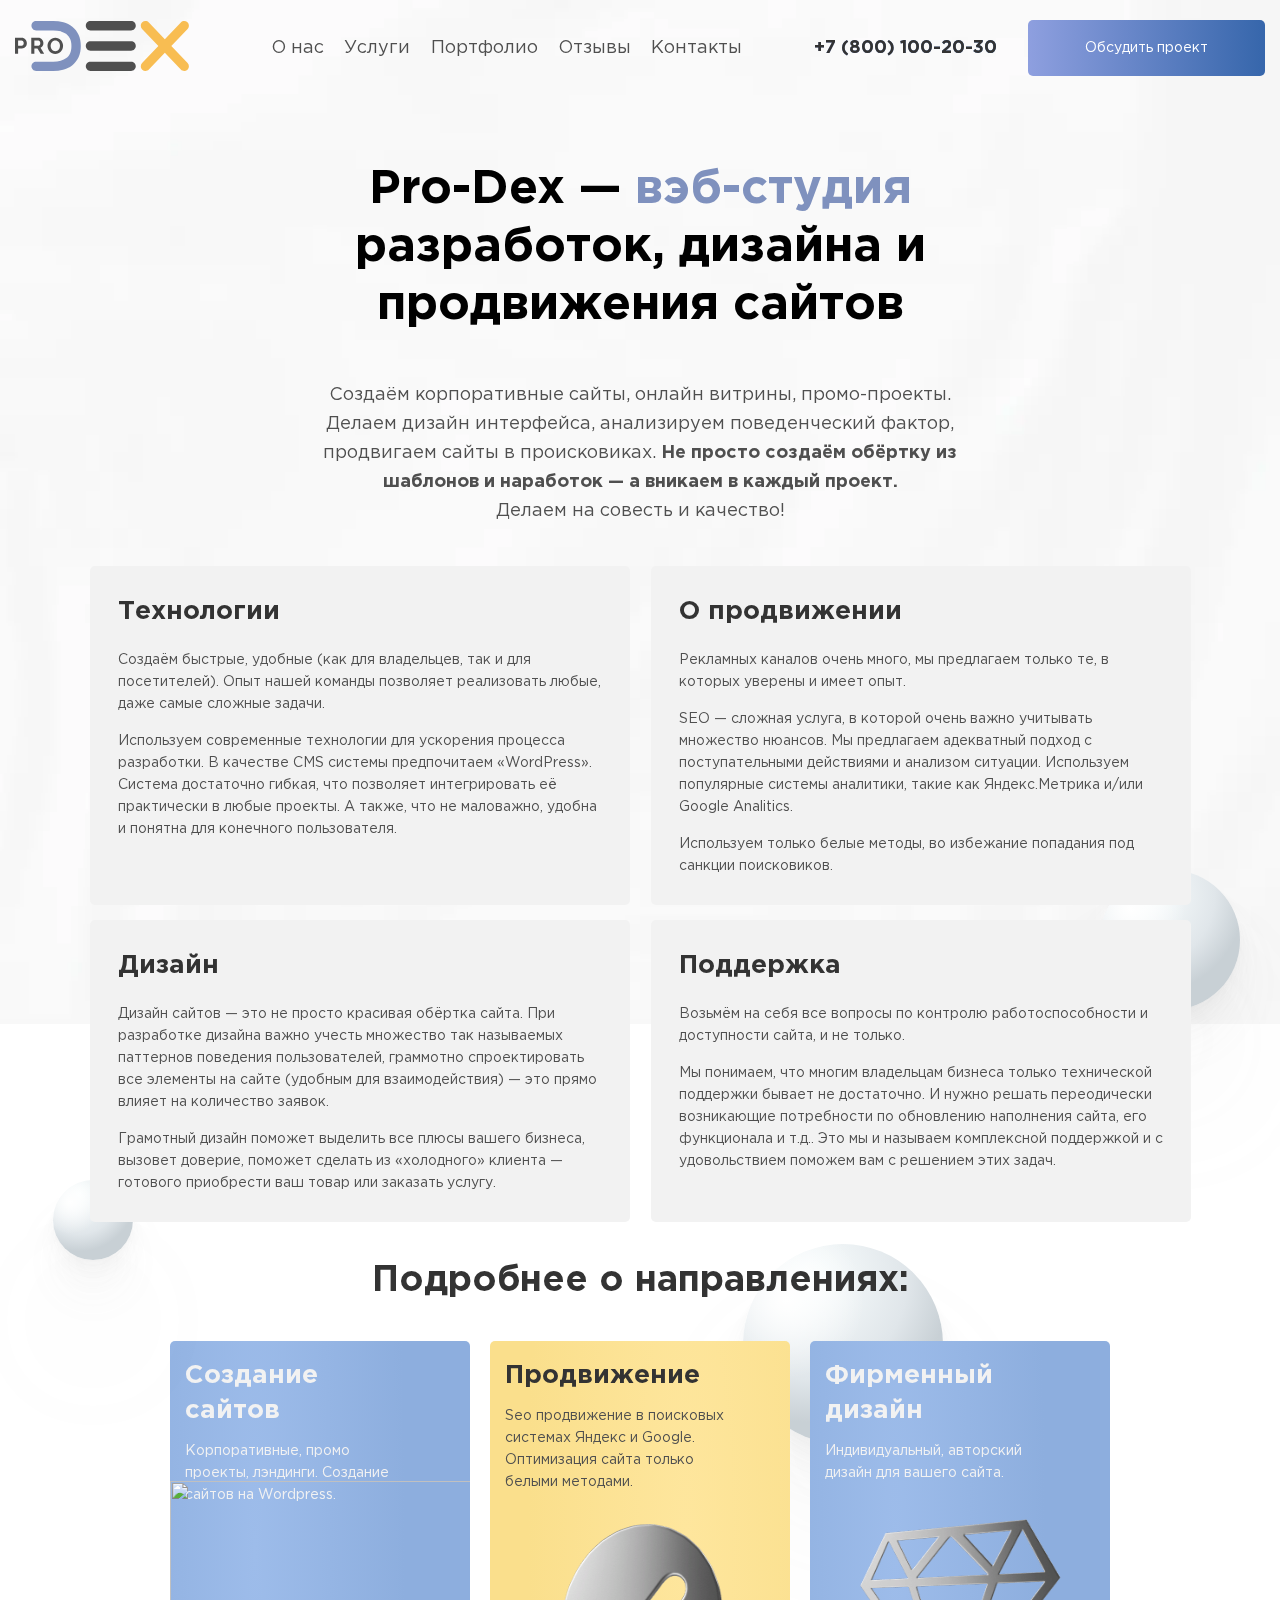
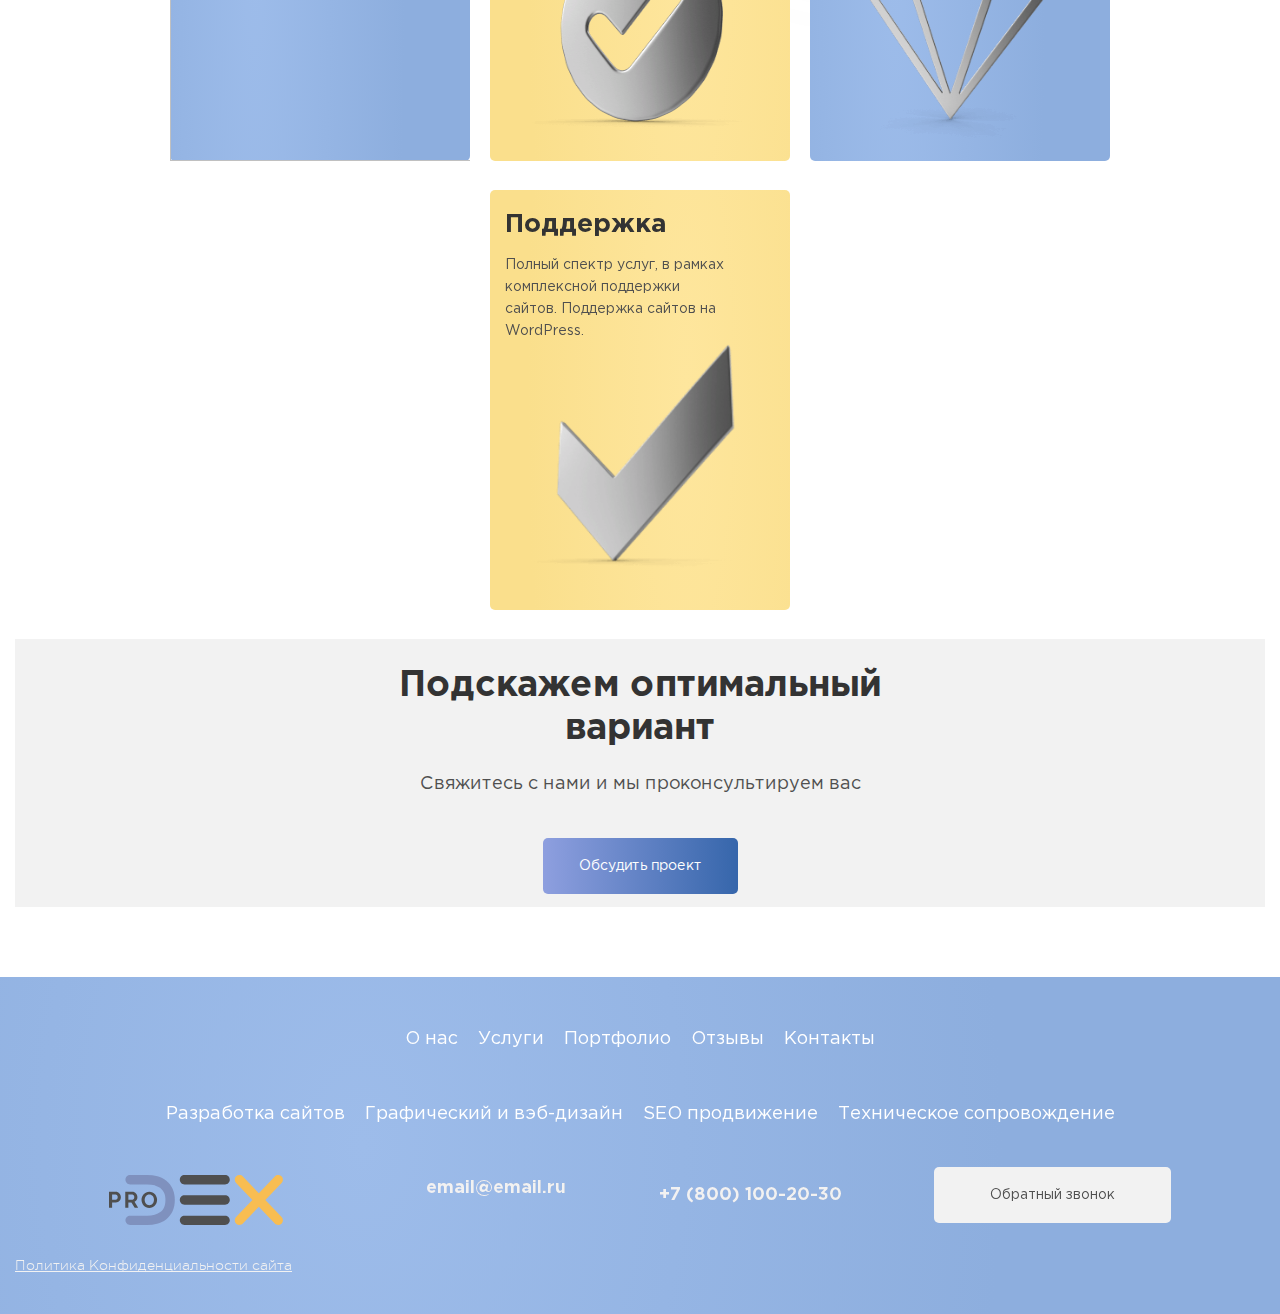
==== commit 96541428: "Added part of corrections" ====
--- a/about.html
+++ b/about.html
@@ -44,7 +44,7 @@
         <div class="container">
           <div class="logo logo--mobile"><a class="logo__link" href="index.html"><img src="./wp-content/themes/twentytwenty-child/img/icons/logo.svg" width="174" height="50" alt="Логотип компании DEX Development"></a></div>
           <div class="header__content">
-            <h1 class="main-title main-title--inner-page">Digital <i>Excellence</i> <br> — <i>вэб-студия</i> разработок, дизайна и продвижения сайтов</h1>
+            <h1 class="main-title main-title--inner-page">Pro-Dex — <i>вэб-студия</i> разработок, дизайна и продвижения сайтов</h1>
             <p class="page-text page-text--header">Создаём корпоративные сайты, онлайн витрины, промо-проекты. Делаем дизайн интерфейса, анализируем поведенческий фактор, продвигаем сайты в происковиках. <span class="page-text--bold">Не просто создаём обёртку из шаблонов и наработок — а вникаем в каждый проект.</span></p>
             <p class="page-text page-text--header">Делаем на совесть и качество!</p>
           </div>
@@ -54,23 +54,23 @@
         <section class="about-cards-wrap">
           <ul class="about-cards">
             <li class="about__card">
-              <h3 class="card__title">Технологии</h3>
+              <h2 class="card__title">Технологии</h2>
               <p class="card__text">Создаём быстрые, удобные (как для владельцев, так и для посетителей). Опыт нашей команды позволяет реализовать любые, даже самые сложные задачи.</p>
               <p class="card__text">Используем современные технологии для ускорения процесса разработки. В качестве CMS системы предпочитаем «WordPress». Система достаточно гибкая, что позволяет интегрировать её практически в любые проекты. А также, что не маловажно,  удобна и понятна для конечного пользователя. </p>
             </li>
             <li class="about__card">
-              <h3 class="card__title">О продвижении</h3>
+              <h2 class="card__title">О продвижении</h2>
               <p class="card__text">Рекламных каналов очень много, мы предлагаем только те, в которых уверены и имеет опыт.</p>
               <p class="card__text">SEO — сложная услуга, в которой очень важно учитывать множество нюансов. Мы предлагаем адекватный подход с поступательными действиями и анализом ситуации. Используем популярные системы аналитики, такие как Яндекс.Метрика и/или Google Analitics.</p>
               <p class="card__text">Используем только белые методы, во избежание попадания под санкции поисковиков.</p>
             </li>
             <li class="about__card">
-              <h3 class="card__title">Дизайн</h3>
+              <h2 class="card__title">Дизайн</h2>
               <p class="card__text">Дизайн сайтов — это не просто красивая обёртка сайта. При разработке дизайна важно учесть множество так называемых паттернов поведения пользователей, граммотно спроектировать все элементы на сайте (удобным для взаимодействия) — это прямо влияет на количество заявок.</p>
               <p class="card__text">Грамотный дизайн  поможет выделить все плюсы вашего бизнеса, вызовет доверие, поможет сделать из «холодного» клиента — готового приобрести ваш товар или заказать услугу.</p>
             </li>
             <li class="about__card">
-              <h3 class="card__title">Поддержка</h3>
+              <h2 class="card__title">Поддержка</h2>
               <p class="card__text">Возьмём на себя все вопросы по контролю работоспособности и доступности сайта, и не только.</p>
               <p class="card__text">Мы понимаем, что многим владельцам бизнеса только технической поддержки бывает не достаточно. И нужно решать переодически возникающие потребности по обновлению наполнения сайта, его функционала и т.д.. Это мы и называем комплексной поддержкой и с удовольствием поможем вам с решением этих задач.</p>
             </li>
@@ -86,7 +86,7 @@
                 <p class="card__text card__text--white">Корпоративные, промо проекты, лэндинги. Создание сайтов на Wordpress.</p>
                 <div class="card__img">
                   <picture>
-                    <source type="image/webp" media="(min-width: 1440px)" srcset="./wp-content/themes/twentytwenty-child/img/directions-screen@1x.webp 1x, ./wp-content/themes/twentytwenty-child/img/directions-screen@2x.webp 2x"><img src="./wp-content/themes/twentytwenty-child/img/directions-screen@1x.png" srcset="./wp-content/themes/twentytwenty-child/img/directions-screen@2x.png 2x" alt="" width="339" height="280">
+                    <source type="image/webp" media="(min-width: 1440px)" srcset="./wp-content/themes/twentytwenty-child/img/directions-screen-lg@1x.webp 1x, ./wp-content/themes/twentytwenty-child/img/directions-screen-lg@2x.webp 2x"><img src="./wp-content/themes/twentytwenty-child/img/directions-screen@1x-lg.png" srcset="./wp-content/themes/twentytwenty-child/img/directions-screen-lg@2x.png 2x" alt="" width="339" height="280">
                   </picture>
                 </div></a><a class="directions__card" href="seo-promotion.html"> 
                 <h3 class="card__title">Продвижение</h3>
@@ -113,6 +113,15 @@
           </div>
         </section>
       </div>
+      <div class="container">
+        <section class="price__bottom price__bottom--margin">
+          <div class="ball ball--ninth ball--ninth-under"></div>
+          <div class="ball ball--eighth"></div>
+          <h2 class="section__title section__title--price-bottom">Подскажем оптимальный вариант</h2>
+          <p class="page-text price__text">Свяжитесь с нами и мы проконсультируем вас</p>
+          <button class="btn btn--application btn--brief">Обсудить проект</button>
+        </section>
+      </div>
       <footer class="footer">
         <div class="container">
           <nav class="nav">
@@ -134,15 +143,11 @@
           </nav>
           <div class="footer__inner">
             <div class="logo logo--desktop logo--desktop-footer"><a class="logo__link" href="index.html"><img src="./wp-content/themes/twentytwenty-child/img/icons/logo.svg" width="174" height="50" alt="Логотип компании DEX Development"></a></div>
-            <div class="policy">
-              <div class="copyright">© 2020 «ProfWebStudio»</div><a class="policy__link" href="#!">Политика Конфиденциальности сайта</a>
-            </div>
+            <div class="contacts__item"> <a class="email__link email__link--footer" href="mailto:email@email.ru">email@email.ru</a></div>
             <div class="phone phone--footer"><a class="phone__link phone__link--footer" href="tel:+78001002030">+7 (800) 100-20-30</a></div>
             <div class="btn btn--call btn--call-footer">Обратный звонок</div>
           </div>
-          <div class="policy policy--mobile">
-            <div class="copyright">© 2020 «ProfWebStudio»</div><a class="policy__link" href="#!">Политика Конфиденциальности сайта</a>
-          </div>
+          <div class="policy"><a class="policy__link" href="#!">Политика Конфиденциальности сайта</a></div>
         </div>
       </footer>
     </div>
--- a/wp-content/themes/twentytwenty-child/css/main.min.css
+++ b/wp-content/themes/twentytwenty-child/css/main.min.css
@@ -1,3 +1,3 @@
 body,html{padding:0;overflow-x:hidden;font-family:'Arial','Tahoma',sans-serif;font-weight:400;font-style:normal;text-rendering:optimizelegibility;-webkit-font-smoothing:antialiased;-webkit-text-size-adjust:none;-ms-text-size-adjust:none}html{min-width:32rem;font-size:62.5%}body{font-size:1.6rem}.container-fluid{position:relative;width:100%}.container{max-width:147rem;margin:auto;padding:0 1.5rem}.container--no-padding,.container--no-padding--mobile{padding:0}.no-scroll{overflow:hidden}.html-overflow{overflow-y:scroll}*,:after,:before{-webkit-box-sizing:border-box;box-sizing:border-box}img{max-width:100%;height:auto}button,input[type=submit]{cursor:pointer}textarea{resize:vertical}body,h1,h2,h3,h4,h5,h6,html,p,ul{margin:0}table{border-collapse:collapse;border-spacing:0}a{text-decoration:none}ul{padding:0;list-style:none}
 /*! normalize.css v8.0.1 | MIT License | github.com/necolas/normalize.css */
-@-webkit-keyframes modal-open{0%{opacity:0;visibility:hidden}to{opacity:1;visibility:visible}}@keyframes modal-open{0%{opacity:0;visibility:hidden}to{opacity:1;visibility:visible}}@-webkit-keyframes modal-close{0%{opacity:1;visibility:visible}to{opacity:0;visibility:hidden}}@keyframes modal-close{0%{opacity:1;visibility:visible}to{opacity:0;visibility:hidden}}html{line-height:1.15;-webkit-text-size-adjust:100%}.reviews__card-author span,body{margin:0}details,main{display:block}hr{-webkit-box-sizing:content-box;box-sizing:content-box;height:0;overflow:visible}code,kbd,pre,samp{font-family:monospace,monospace;font-size:1em}a{background-color:transparent}abbr[title]{border-bottom:none;-webkit-text-decoration:underline dotted;text-decoration:underline dotted}b,strong{font-weight:bolder}small{font-size:80%}sub,sup{font-size:75%;line-height:0;position:relative;vertical-align:baseline}sub{bottom:-.25em}sup{top:-.5em}img{border-style:none}button,input,optgroup,select,textarea{font-family:inherit;font-size:100%;line-height:1.15;margin:0}button,input{overflow:visible}button,select{text-transform:none}[type=button],[type=reset],[type=submit],button{-webkit-appearance:button}[type=button]::-moz-focus-inner,[type=reset]::-moz-focus-inner,[type=submit]::-moz-focus-inner,button::-moz-focus-inner{border-style:none;padding:0}[type=button]:-moz-focusring,[type=reset]:-moz-focusring,[type=submit]:-moz-focusring,button:-moz-focusring{outline:1px dotted ButtonText}fieldset{padding:0;border:0}legend{color:inherit;display:table;max-width:100%;white-space:normal}progress{vertical-align:baseline}textarea{overflow:auto}[type=checkbox],[type=radio],legend{-webkit-box-sizing:border-box;box-sizing:border-box;padding:0}[type=number]::-webkit-inner-spin-button,[type=number]::-webkit-outer-spin-button{height:auto}[type=search]{-webkit-appearance:textfield;outline-offset:-2px}[type=search]::-webkit-search-decoration{-webkit-appearance:none}::-webkit-file-upload-button{-webkit-appearance:button;font:inherit}summary{display:list-item}[hidden],template{display:none}.main-title,.section__title{font-family:"GothamProBold";font-weight:700;font-style:normal;font-size:2.2rem;line-height:2.8rem}.main-title i{white-space:nowrap}.section__title{font-size:2rem;line-height:2.4rem;color:#333}.section__title--white{color:#f2f2f2}.section__title--blue{color:#7f91be}.main-title i,.section__title i,.section__title--small i{font-style:normal;color:#7f91be}.section__title--small{font-family:"GothamProBold";font-weight:700;font-style:normal;font-size:1.6rem;line-height:2.2rem;color:#4f4f4f}.section__title--small-header-bottom{max-width:23rem;margin-bottom:.9rem}.project__link,.subtitle{font-family:"GothamProRegular";font-weight:400;font-style:normal;font-size:1.2rem;line-height:1.8rem;color:#828282}.page-text,.project__link--large,.subtitle--large{font-family:"GothamProBold";font-weight:700;font-style:normal;font-size:1.8rem;line-height:2.4rem;color:#4f4f4f}.page-text{font-family:"GothamProRegular";font-weight:400;font-size:1.2rem;line-height:2rem}.page-text--white{color:#f2f2f2}.card__title,.page-text--bold{font-family:"GothamProBold";font-weight:700;font-style:normal}.card__title{font-size:1.4rem;line-height:2rem;color:#4f4f4f}.card__text,.decription__item,.project__subtitle,.project__tag{font-family:"GothamProRegular";font-weight:400;font-style:normal;font-size:1.2rem;line-height:2rem;color:#4f4f4f}.project__subtitle--black,.service__title,.team-member__title{font-family:"GothamProBold";font-weight:700;font-style:normal}.service__title,.team-member__title{font-size:1.4rem;line-height:1.7rem;color:#4f4f4f}.service__title{text-align:center}.team-member__text{font-family:"GothamProRegular";font-weight:400;font-style:normal;font-size:1.2rem;line-height:2rem}.card__price,.order-site__step{padding:.5rem 1rem;font-family:"GothamProBold";font-weight:700;font-style:normal;font-size:1.4rem;line-height:2.2rem;border-radius:.5rem;background:#f2f2f2}.order-site__title,.price-cards__title,.work-types__card .card__title{font-family:"GothamProBold";font-weight:700;font-style:normal;font-size:1.4rem;line-height:2.1rem}.order-site__title--white,.price-cards__title--white,.work-types__card .card__title--white{color:#f2f2f2}.order-site__text,.price-cards__text,.work-types__card .card__text{font-family:"GothamProRegular";font-weight:400;font-style:normal;font-size:1.2rem;line-height:1.8rem;color:#4f4f4f}.order-site__text--white,.price-cards__text--white,.work-types__card .card__text--white{color:#f2f2f2}.advantages__text,.reviews__card-author,.reviews__card-text{font-family:"GothamProRegular";font-weight:400;font-style:normal;font-size:1.2rem;line-height:2rem;color:#4f4f4f}.advantages__text--bold,.email__link,.phone__link,.reviews__card-author--bold,.reviews__card-text--bold{font-family:"GothamProBold";font-weight:700;font-style:normal}.email__link,.phone__link{font-size:1.6rem;line-height:2.3rem;color:#333;background-clip:text;-webkit-background-clip:text}.email__link:active,.email__link:hover,.phone__link:active,.phone__link:hover{background-clip:text;text-fill-color:transparent;-webkit-background-clip:text;-webkit-text-fill-color:transparent}.email__link,.email__link:hover,.phone__link,.phone__link:hover{background-image:-webkit-gradient(linear,left top,right top,from(#8e9fdf),to(#3666ab));background-image:linear-gradient(90deg,#8e9fdf 0%,#3666ab 100%)}.email__link:active,.phone__link:active{background-image:radial-gradient(50% 284.34% at 28.33% 50%,#3561a4 0%,#3561a4 100%)}.email__link--footer,.phone__link--footer{color:#f2f2f2}.copyright,.policy__link,.table-head__title,.table__text{font-family:"GothamProLight";font-weight:300;font-style:normal;font-size:1.4rem;line-height:1.3rem;color:#f2f2f2}.table-head__title,.table__text{font-family:"RalewayBold";font-weight:700;line-height:1.7rem;color:#4f4f4f}.table__text{font-family:"RalewayRegular";font-weight:400;font-size:1.2rem;color:#333}.table__text--bold{font-family:"RalewayBold";font-weight:700;font-style:normal}.budget-list__price,.budget-list__source,.quiz-message,.quiz__form-email,.quiz__form-name,.quiz__form-phone{font-family:"GothamProRegular";font-weight:400;font-style:normal;font-size:1.4rem;line-height:2.5rem;letter-spacing:.05em;text-transform:uppercase;color:#828282}.budget-list__price,.budget-list__source{font-family:"RalewayBold";font-weight:700;font-size:1rem;line-height:2.1rem;-webkit-font-feature-settings:'pnum' on,'lnum' on;font-feature-settings:'pnum' on,'lnum' on;color:#4f4f4f}.form__policy-text .form__policy-link{color:#727272;text-decoration:underline;-webkit-text-decoration-skip-ink:none;text-decoration-skip-ink:none}.form__input-message{font-family:"GothamProRegular";font-weight:400;font-style:normal;font-size:1.4rem;line-height:2rem;letter-spacing:.05em;color:#828282}.form__input-message,.form__input-message:hover{border:.1rem solid #e0e0e0}.form__input-message:focus{border:.1rem solid #4f4f4f;color:#4f4f4f}input:not([type=checkbox]),input:not([type=file]){font-family:"GothamProRegular";font-weight:400;font-style:normal;font-size:1.4rem;line-height:2rem;letter-spacing:.05em;border:.1rem solid #e0e0e0;color:#828282}input:not([type=submit]){text-transform:uppercase}input:hover{border:.1rem solid #e0e0e0}input:focus{border:.1rem solid #4f4f4f;color:#4f4f4f}input[type=submit]{color:#fff}input[type=checkbox]{background:#bdbdbd}input[type=checkbox]:checked{background:radial-gradient(50% 284.34% at 28.33% 50%,#9dbcea 0%,#8daede 100%)}input[type=checkbox]:hover{background:#bdbdbd}.nav__link,label{font-family:"GothamProRegular";font-weight:400;font-style:normal}label{font-size:1rem;line-height:1.8rem;color:#828282}.nav__link,.nav__link--footer{font-size:1.6rem;-webkit-transition:all .3s ease-out;transition:all .3s ease-out}.nav__link{line-height:1.5rem;color:#4f4f4f}.nav__link:hover{text-shadow:0 0 .09rem #4f4f4f,0 0 .09rem #4f4f4f,0 0 .09rem #4f4f4f}.nav__link--footer{line-height:1.8rem;color:#fff}.nav__link--footer:hover{text-shadow:0 0 .09rem #fff,0 0 .09rem #fff,0 0 .09rem #fff}.about-cards .about__card .card__title,.directions-cards .directions__card .card__title,.reviews__card-title,.studio-services__item-title,.webdevelopment__title{font-family:"GothamProBold";font-weight:700;font-style:normal;font-size:2rem;line-height:2.9rem;color:#333}.about-cards .about__card .card__title--white,.directions-cards .directions__card .card__text--white,.directions-cards .directions__card .card__title--white,.reviews__card-title--white,.studio-services__item-title--white,.webdevelopment__title--white{color:#f2f2f2}.reviews__card-link,.studio-services__item,.webdevelopment__item{font-family:"GothamProRegular";font-weight:400;font-style:normal;font-size:1.2rem;line-height:2rem;color:#4f4f4f}.reviews__card-link{font-family:"GothamProBold";font-weight:700;font-size:1.4rem;line-height:1.8rem}.btn,.radio-wrap label{font-style:normal;font-size:1.2rem;border-radius:.5rem;cursor:pointer}.radio-wrap label{letter-spacing:.05em;text-transform:uppercase;-webkit-font-feature-settings:'pnum' on,'lnum' on;font-feature-settings:'pnum' on,'lnum' on;width:31rem;height:7.5rem;display:-webkit-box;display:-ms-flexbox;display:flex;-webkit-box-pack:center;-ms-flex-pack:center;justify-content:center;-webkit-box-align:center;-ms-flex-align:center;align-items:center;background:#fff;-webkit-user-select:none;-moz-user-select:none;-ms-user-select:none;user-select:none;-webkit-transition:all .5s ease-out;font-family:"RalewayBold";font-weight:700;line-height:2.3rem;color:#4f4f4f;transition:all .5s ease-out}@font-face{font-family:'GothamProLight';src:url(./../fonts/GothamProLight.woff2) format("woff2");font-weight:300;font-style:normal}@font-face{font-family:'GothamProRegular';src:url(./../fonts/GothamProRegular.woff2) format("woff2");font-weight:400;font-style:normal}@font-face{font-family:'GothamProBold';src:url(./../fonts/GothamProBold.woff2) format("woff2");font-weight:700;font-style:normal}@font-face{font-family:'RalewayBold';src:url(./../fonts/Raleway-Bold.woff2) format("woff2");font-weight:700;font-style:normal}@font-face{font-family:'RalewayRegular';src:url(./../fonts/Raleway-Regular.woff2) format("woff2");font-weight:400;font-style:normal}.btn{position:relative;z-index:1;padding:1.4rem 2.9rem;text-align:center;font-family:"GothamProRegular";font-weight:400;line-height:1.8rem;color:#fff;background:-webkit-gradient(linear,left top,right top,from(#8e9fdf),to(#3666ab));background:linear-gradient(90deg,#8e9fdf 0%,#3666ab 100%);border:0;outline:0;overflow:hidden;-webkit-transition:color .5s,background-color .2s,-webkit-transform .2s;transition:color .5s,transform .2s,background-color .2s;transition:color .5s,transform .2s,background-color .2s,-webkit-transform .2s}.btn:active{-webkit-box-shadow:0 10rem 8rem rgba(46,87,181,.07),0 4.17776rem 3.34221rem rgba(46,87,181,.0503198),0 2.23363rem 1.7869rem rgba(46,87,181,.0417275),0 1.25216rem 1.00172rem rgba(46,87,181,.035),0 .66501rem .53201rem rgba(46,87,181,.0282725),0 .27673rem .22138rem rgba(46,87,181,.0196802);box-shadow:0 10rem 8rem rgba(46,87,181,.07),0 4.17776rem 3.34221rem rgba(46,87,181,.0503198),0 2.23363rem 1.7869rem rgba(46,87,181,.0417275),0 1.25216rem 1.00172rem rgba(46,87,181,.035),0 .66501rem .53201rem rgba(46,87,181,.0282725),0 .27673rem .22138rem rgba(46,87,181,.0196802);background:#e5a42b}.btn::after,.btn::before{position:absolute;content:"";top:0;left:0;width:110%;border-radius:.3rem}.btn::before{height:100%;-webkit-transition:opacity .3s;transition:opacity .3s}.btn::after{z-index:-1;-webkit-transform:translate(-.5rem,-7rem) scale(.1);transform:translate(-.5rem,-7rem) scale(.1);height:20rem;background:linear-gradient(269.13deg,#e4a228 1.1%,#f8bd52 95.45%);border-radius:50%;opacity:0;-webkit-transition:opacity .3s,background .3s,-webkit-transform .3s;transition:transform .3s,opacity .3s,background .3s;transition:transform .3s,opacity .3s,background .3s,-webkit-transform .3s}.btn:hover::before{opacity:0}.btn:hover::after{-webkit-transform-origin:10rem 10rem;transform-origin:10rem 10rem;-webkit-transform:scale(1) translate(-.5rem,-7rem);transform:scale(1) translate(-.5rem,-7rem);opacity:1}.btn--call{width:calc(100%/12*8);max-width:23.7rem;margin-bottom:2rem}.btn--call-footer{color:#4f4f4f;background:#f2f2f2}.btn--call-footer:hover{color:#fff;background:-webkit-gradient(linear,left top,right top,from(#8e9fdf),to(#3666ab));background:linear-gradient(90deg,#8e9fdf 0%,#3666ab 100%)}.btn--brief{-webkit-transform:translateY(1.3rem);transform:translateY(1.3rem)}.btn--table{display:block;width:15.3rem}.btn--table:last-child{margin-left:1.1rem}.btn--white{color:#4f4f4f;background:#fff}.btn--white:hover{color:#fff;background:-webkit-gradient(linear,left top,right top,from(#8e9fdf),to(#3666ab));background:linear-gradient(90deg,#8e9fdf 0%,#3666ab 100%)}.btn--services{width:90%;max-width:23.4rem;margin:2rem auto 0;display:inline-block}input[type=checkbox],input[type=file]{position:absolute;z-index:-1;height:0;visibility:hidden;display:none;opacity:0}input:not([type=checkbox]),input:not([type=file]),textarea{width:100%;max-width:31rem;padding:1.5rem 1rem;text-align:center}textarea{text-align:left}input[type=submit]{padding:1.6rem 4.2rem}input[type=checkbox]{margin-top:.3rem}input+label{position:relative;cursor:pointer}input[type=checkbox]+label::before{position:absolute;content:"";top:50%!important;left:0;-webkit-transform:translateY(-50%)!important;transform:translateY(-50%)!important;width:1.5rem;height:1.5rem;border:0;background:radial-gradient(50% 284.34% at 28.33% 50%,#9dbcea 0%,#8daede 100%);border-radius:.2rem}input:checked{border:0}input:checked+label::after{position:absolute;content:"";z-index:2;top:1.2rem;left:.6rem;width:.4rem;height:1rem;border:solid #f2f2f2;border-width:0 .1rem .1rem 0;-webkit-transform:rotate(45deg);transform:rotate(45deg)}.header{position:relative;width:100%;overflow:hidden}.header,.header--open{-webkit-transition:all .5s ease-out;transition:all .5s ease-out}.header--open::after{position:absolute;z-index:125;content:"";top:0;left:0;display:block;width:100%;height:7rem;background:#f8f8f8}.header--main{padding-top:8rem}.main-title{max-width:29rem;text-align:center;margin:0 auto 4.8rem}.header__content{display:-webkit-box;display:-ms-flexbox;display:flex;-webkit-box-orient:vertical;-webkit-box-direction:normal;-ms-flex-direction:column;flex-direction:column;-webkit-box-align:center;-ms-flex-align:center;align-items:center;padding-top:8.5rem}.header__content--text-block{padding-top:0}.page-text--header{max-width:25.2rem;text-align:center}.page-text--header-promotion,.page-text--header-webdesign,.page-text--header-webdevelopment{margin-bottom:3.9rem}.main-title--inner-page{max-width:28rem;margin-bottom:1.5rem;padding:0!important}.section__title--text-block{max-width:55rem;margin-bottom:2rem;text-align:center}.page-text--text-block-long{margin-bottom:3.6rem}.page-text--text-block{margin-bottom:3rem;text-align:center}.header--about,.header--reviews,.header--services{margin-bottom:4rem}.header--contacts,.header--portfolio{padding-bottom:4rem}.header--webdesign,.header--webdevelopment{height:52.5rem}.header--promotion{height:54rem}.design{position:relative;background:radial-gradient(52.83% 206.26% at 65.38% 47.17%,#fee69d 0%,#fadf8c 100%)}.design,.design__right{width:100%}.design__left{padding:4rem 0 0 1.5rem}.section__title--design{margin-bottom:1rem}.section__title--black-market,.section__title--contractors,.section__title--team-work,.section__title--weapon{margin-bottom:1.5rem}.design__text{width:28rem}.content__text:not(:last-child),.design__text:not(:last-child){margin-bottom:2rem}.content{background:radial-gradient(50% 284.34% at 28.33% 50%,#9dbcea 0%,#8daede 100%)}.content,.content__left,.content__right{width:100%}.content__right{-webkit-box-ordinal-group:0;-ms-flex-order:-1;order:-1;margin-bottom:.6rem;padding:4rem 0 0 1.5rem}.section__title--content{margin-bottom:1rem}.content__text{width:28rem}.work-scheme{position:relative;width:100%;padding:4rem 0 5.6rem;background:#f8f8f8}.no-webp .work-scheme::after,.webp .work-scheme::after{position:absolute;content:"";top:-24.4rem;right:0;width:73rem;height:74.4rem}.work-scheme__inner{display:-webkit-box;display:-ms-flexbox;display:flex;-webkit-box-pack:center;-ms-flex-pack:center;justify-content:center}.work-scheme__content{width:100%;margin:0 1.5rem 2rem;text-align:center}.section__title--work-scheme{margin-bottom:1rem}.work-scheme__text{width:28.8rem;margin:0 auto;line-height:2.2rem}.services{width:100%;padding:4rem 0 4.2rem;background:radial-gradient(50% 284.34% at 28.33% 50%,#9dbcea 0%,#8daede 100%)}.services,.services__inner{position:relative}.section__title--services{margin-bottom:1.9rem;text-align:center;color:#f2f2f2}.services-list{width:100%;display:-webkit-box;display:-ms-flexbox;display:flex;-ms-flex-wrap:wrap;flex-wrap:wrap;-webkit-box-orient:vertical;-webkit-box-direction:normal;-ms-flex-direction:column;flex-direction:column;max-width:68.6rem;margin:0 auto}.services__item{width:95%;margin:0 auto 1.6rem;background:#f2f2f2;border-radius:1rem;-webkit-transition:all .5s ease-out;transition:all .5s ease-out}.services__item:hover{background:radial-gradient(52.83% 206.26% at 65.38% 47.17%,#fee69d 0%,#fadf8c 100%)}.price__bottom,.price__top,.services__item .services__link{display:-webkit-box;display:-ms-flexbox;display:flex;-webkit-box-align:center;-ms-flex-align:center;align-items:center}.services__item .services__link{-webkit-box-pack:center;-ms-flex-pack:center;justify-content:center;height:100%;width:100%;padding:2rem}.price{width:100%;overflow:hidden;padding:3rem 0;background:#f8f8f8}.price__bottom,.price__top{-webkit-box-orient:vertical;-webkit-box-direction:normal;-ms-flex-direction:column;flex-direction:column}.price__bottom--services{max-width:136rem;margin:0 auto 10.2rem}.price__bottom--seo{margin:0 auto 4rem}.price__top{margin-bottom:3rem}.price__bottom{position:relative;text-align:center;padding:2.4rem 2rem 2.2rem;background:#f2f2f2}.section__title--price{margin-bottom:3rem;text-align:center}.section__title--price-bottom{max-width:25rem;margin-bottom:.7rem;font-size:1.6rem;line-height:2.2rem}.price__text{max-width:25rem;margin-bottom:2.6rem}.about{width:100%;padding:4rem 0 2.4rem;background:radial-gradient(50% 284.34% at 28.33% 50%,#9dbcea 0%,#8daede 100%)}.about__inner{display:-webkit-box;display:-ms-flexbox;display:flex;-webkit-box-orient:vertical;-webkit-box-direction:normal;-ms-flex-direction:column;flex-direction:column}.about__content{width:100%;margin:0 auto 1.5rem}.about__text,.section__title--about{text-align:center}.section__title--about{margin-bottom:.8rem}.about__text{width:29rem;margin:0 auto}.footer{padding:3rem 0;background:radial-gradient(50% 284.34% at 28.33% 50%,#9dbcea 0%,#8daede 100%)}.footer__inner{display:-webkit-box;display:-ms-flexbox;display:flex;-webkit-box-align:center;-ms-flex-align:center;align-items:center;-webkit-box-orient:vertical;-webkit-box-direction:normal;-ms-flex-direction:column;flex-direction:column}.work-stages,.work-types{padding:4rem 0 5.6rem;background:radial-gradient(50% 284.34% at 28.33% 50%,#9dbcea 0%,#8daede 100%)}.work-stages__content,.work-types__content{display:-webkit-box;display:-ms-flexbox;display:flex;-webkit-box-orient:vertical;-webkit-box-direction:normal;-ms-flex-direction:column;flex-direction:column;-webkit-box-align:center;-ms-flex-align:center;align-items:center;text-align:center}.work-stages .page-text--work-stages,.work-types .page-text--work-stages{max-width:81.2rem;margin-bottom:3rem}.section__title--work-stages{margin-bottom:1.5rem}.tariff{padding:4rem 0 2rem;background:#f8f8f8}.tariff .work-stages__inner{width:100%;max-width:99.4rem;margin:0 auto;display:-webkit-box;display:-ms-flexbox;display:flex;-webkit-box-orient:vertical;-webkit-box-direction:normal;-ms-flex-direction:column;flex-direction:column;-webkit-box-align:center;-ms-flex-align:center;align-items:center}.tariff .work-stages__inner--work-types{position:relative}.radio-wrap input[type=radio],.radio-wrap label::after,.tariff .work-stages__inner--work-types::before{display:none}.section__title--tariff{margin-bottom:3rem;text-align:center}.tariff__table-wrap{position:relative;width:100%;max-width:125rem;overflow-x:scroll}.tariff__table-wrap::-webkit-scrollbar{width:100%}.tariff__table-wrap::-webkit-scrollbar-track{height:1.5rem;border-radius:10rem;background:#e0e0e0}.tariff__table-wrap::-webkit-scrollbar-thumb{height:1.5rem;border-radius:10rem;background:-webkit-gradient(linear,left top,right top,from(#8e9fdf),to(#3666ab));background:linear-gradient(90deg,#8e9fdf 0%,#3666ab 100%)}.tariff__table-wrap--seo,.tariff__table-wrap--work-types{margin-bottom:4rem}.site-order{padding:2rem 0;background:#f8f8f8}.site-order__inner{display:-webkit-box;display:-ms-flexbox;display:flex;-webkit-box-orient:vertical;-webkit-box-direction:normal;-ms-flex-direction:column;flex-direction:column;-webkit-box-align:center;-ms-flex-align:center;align-items:center}.section__title--site-order{margin-bottom:3rem}.quiz{padding:2rem 0 2.5rem;background:#f8f8f8}.quiz__top{display:-webkit-box;display:-ms-flexbox;display:flex;-webkit-box-orient:vertical;-webkit-box-direction:normal;-ms-flex-direction:column;flex-direction:column;-webkit-box-align:center;-ms-flex-align:center;align-items:center}.quiz .phone--quiz{width:100%;text-align:center}.quiz .phone__link--quiz{color:#7f91be}.quiz__center{max-width:144rem;width:100%;padding:5rem 1.5rem;border-radius:.5rem;background:url(../img/icons/sphere-1.svg) calc(100% + 8rem) -2rem/20rem 20rem no-repeat,url(../img/icons/sphere-1.svg) calc(100% + 9.5rem) 122%/30.4rem 30.4rem no-repeat,url(../img/icons/sphere-1.svg) -4rem 106%/11rem 11rem no-repeat,#f2f2f2}.section__title--quiz{margin:1rem 1.5rem 1.5rem 0;text-align:center}.quiz__top-text,.subtitle--large-quiz{margin-bottom:1.5rem;text-align:center}.quiz-message{width:100%;min-height:10rem;padding:1.5rem 2rem;margin-bottom:2rem;border:0;border-radius:.5rem;outline:0}.inputs-wrap,.quiz__budget-list,.quiz__source-list{display:-webkit-box;display:-ms-flexbox;display:flex;-webkit-box-orient:vertical;-webkit-box-direction:normal;-ms-flex-direction:column;flex-direction:column;-webkit-box-align:center;-ms-flex-align:center;align-items:center;margin-bottom:2rem}.inputs-wrap{max-width:45rem;margin:0 auto}.inputs-wrap .budget-list__price,.inputs-wrap .budget-list__source,.quiz__budget-list .budget-list__price,.quiz__budget-list .budget-list__source,.quiz__source-list .budget-list__price,.quiz__source-list .budget-list__source{width:100%;max-width:31rem;padding:2.2rem 4.2rem;margin-bottom:2rem;text-align:center;border-radius:.5rem;background:#f8f8f8;cursor:pointer}.inputs-wrap .quiz__form-email,.inputs-wrap .quiz__form-name,.inputs-wrap .quiz__form-phone,.quiz__budget-list .quiz__form-email,.quiz__budget-list .quiz__form-name,.quiz__budget-list .quiz__form-phone,.quiz__source-list .quiz__form-email,.quiz__source-list .quiz__form-name,.quiz__source-list .quiz__form-phone{width:100%;max-width:42rem;border:.1rem solid #f2f2f2;border-radius:.5rem;background:#fff}.inputs-wrap .quiz__form-name,.inputs-wrap .quiz__form-phone,.quiz__budget-list .quiz__form-name,.quiz__budget-list .quiz__form-phone,.quiz__source-list .quiz__form-name,.quiz__source-list .quiz__form-phone{margin-bottom:1.5rem}.quiz__form-bottom{display:-webkit-box;display:-ms-flexbox;display:flex;-webkit-box-orient:vertical;-webkit-box-direction:normal;-ms-flex-direction:column;flex-direction:column;-webkit-box-align:center;-ms-flex-align:center;align-items:center;margin-bottom:2rem}.quiz__form-file__wrap{position:relative;text-align:center}.input__file-icon-wrapper{margin-right:2.7rem;display:-webkit-box;display:-ms-flexbox;display:flex;-webkit-box-align:center;-ms-flex-align:center;align-items:center;-webkit-box-pack:center;-ms-flex-pack:center;justify-content:center}.input__file-button-text{line-height:1;margin-top:.1rem}.quiz__form-file-button{width:100%;max-width:31rem;height:7.5rem;display:-webkit-box;display:-ms-flexbox;display:flex;-webkit-box-align:center;-ms-flex-align:center;align-items:center;-webkit-box-pack:center;-ms-flex-pack:center;justify-content:center;margin:0 auto;border-radius:.5rem;cursor:pointer}.quiz__form-submit{max-width:31rem}.form__policy-text{padding-left:2rem}.form__policy-text .form__policy-link{display:block}.radio-wrap label:hover{background:radial-gradient(52.83% 206.26% at 65.38% 47.17%,#fee69d 0%,#fadf8c 100%);-webkit-transition:all .5s ease-out;transition:all .5s ease-out}.radio-wrap input[type=radio]:checked+label{background:radial-gradient(52.83% 206.26% at 65.38% 47.17%,#fee69d 0%,#fadf8c 100%)}.portfolio-list{margin-bottom:4.5rem;display:-webkit-box;display:-ms-flexbox;display:flex;-webkit-box-orient:vertical;-webkit-box-direction:normal;-ms-flex-direction:column;flex-direction:column;-webkit-box-align:center;-ms-flex-align:center;align-items:center}.portfolio__btn,.portfolio__btn:active{-webkit-transition:background .2s linear;transition:background .2s linear}.portfolio__btn{position:relative;width:100%;display:block;padding:1.4rem 2.9rem;text-align:center;font-family:"GothamProRegular";font-weight:400;font-style:normal;font-size:1.2rem;line-height:1.8rem;color:#fff;background:-webkit-gradient(linear,left top,right top,from(#8e9fdf),to(#3666ab));background:linear-gradient(90deg,#8e9fdf 0%,#3666ab 100%);border:0;outline:0;border-radius:.5rem;overflow:hidden;cursor:pointer}.portfolio__btn:active,.portfolio__btn:hover{-webkit-box-shadow:0 10rem 8rem rgba(46,87,181,.07),0 4.17776rem 3.34221rem rgba(46,87,181,.0503198),0 2.23363rem 1.7869rem rgba(46,87,181,.0417275),0 1.25216rem 1.00172rem rgba(46,87,181,.035),0 .66501rem .53201rem rgba(46,87,181,.0282725),0 .27673rem .22138rem rgba(46,87,181,.0196802);box-shadow:0 10rem 8rem rgba(46,87,181,.07),0 4.17776rem 3.34221rem rgba(46,87,181,.0503198),0 2.23363rem 1.7869rem rgba(46,87,181,.0417275),0 1.25216rem 1.00172rem rgba(46,87,181,.035),0 .66501rem .53201rem rgba(46,87,181,.0282725),0 .27673rem .22138rem rgba(46,87,181,.0196802)}.portfolio__btn:active{background:#e5a42b}.portfolio__btn:hover{background:linear-gradient(269.13deg,#e4a228 1.1%,#f8bd52 95.45%)}.portfolio__btn::after{position:absolute;z-index:10;content:"";top:50%;left:calc(50% - 7.7rem);-webkit-transform:translateY(-50%);transform:translateY(-50%);width:2.4rem;height:2.4rem;background:url(../img/icons/circle-plus.svg)}.about-cards-wrap,.about-cards-wrap--support{max-width:69rem;margin:0 auto}.about-cards-wrap--support .about-cards{padding:0}.about-cards,.about-cards-wrap{position:relative;z-index:10}.about-cards-wrap::after,.about-cards-wrap::before,.directions-cards-wrap--contacts::before,.directions-cards-wrap--reviews::after,.directions-cards-wrap--reviews::before,.directions-cards-wrap::before{display:none}.about-cards{z-index:5;max-width:100%;display:-webkit-box;display:-ms-flexbox;display:flex;-ms-flex-wrap:wrap;flex-wrap:wrap;-webkit-box-pack:center;-ms-flex-pack:center;justify-content:center;margin:0 auto;padding-bottom:2.3rem}.about-cards .about__card{width:100%;max-width:55rem;padding:2.4rem;margin-bottom:2.5rem;background:#f2f2f2;border-radius:.5rem}.about-cards .card__title{margin-bottom:2rem}.about-cards .card__text:not(:last-child){margin-bottom:1.5rem}.section__title--directions{position:relative;z-index:1;margin-bottom:3.8rem;text-align:center}.directions-cards-wrap{position:relative}.directions-cards{position:relative;z-index:1;display:-webkit-box;display:-ms-flexbox;display:flex;-ms-flex-wrap:wrap;flex-wrap:wrap;-webkit-box-pack:center;-ms-flex-pack:center;justify-content:center}.directions-cards .directions__card{position:relative;width:100%;max-width:28rem;min-height:42rem;padding:1.7rem 2rem 1rem 1.45rem;margin:0 0 2.9rem;border-radius:.5rem}.directions-cards .directions__card:nth-child(even){-webkit-transition:all .3s linear;transition:all .3s linear;background:radial-gradient(52.83% 206.26% at 65.38% 47.17%,#fee69d 0%,#fadf8c 100%)}.directions-cards .directions__card:nth-child(even):hover,.directions-cards .directions__card:nth-child(odd){-webkit-transition:all .3s linear;transition:all .3s linear;background:radial-gradient(50% 284.34% at 28.33% 50%,#9dbcea 0%,#8daede 100%)}.directions-cards .directions__card:nth-child(odd):hover{-webkit-transition:all .3s linear;transition:all .3s linear;background:radial-gradient(52.83% 206.26% at 65.38% 47.17%,#fee69d 0%,#fadf8c 100%)}.directions-cards .directions__card .card__title{max-width:17.5rem;margin-bottom:1.2rem}.directions-cards .directions__card .card__text{max-width:20rem;margin-bottom:.9rem}.directions-cards .directions__card .card__img{position:absolute;left:50%;width:100%;height:28rem;-webkit-transform:translate(-50%,0);transform:translate(-50%,0);bottom:0}.directions-cards .directions__card .card__img img{height:28rem}.reviews{margin-bottom:4rem}.reviews-cards{display:-webkit-box;display:-ms-flexbox;display:flex;-webkit-box-orient:vertical;-webkit-box-direction:normal;-ms-flex-direction:column;flex-direction:column;-webkit-box-align:center;-ms-flex-align:center;align-items:center;-ms-flex-wrap:wrap;flex-wrap:wrap}.reviews__card{width:100%;max-width:71rem;text-align:center;padding:.7rem 2.4rem 1rem;background:#f2f2f2;border-radius:.5rem}.reviews__card:not(:last-child){margin-bottom:2rem}.reviews__card-top{display:-webkit-box;display:-ms-flexbox;display:flex;-webkit-box-pack:justify;-ms-flex-pack:justify;justify-content:space-between;-webkit-box-align:center;-ms-flex-align:center;align-items:center;margin-bottom:1.6rem}.reviews__card-title{margin-bottom:.8rem}.reviews__card-logo{width:20rem;height:6rem}.reviews__card-logo img{-o-object-fit:contain;object-fit:contain;width:20rem;height:6rem}video{width:100%;height:100%}.reviews__card-video{position:relative;max-width:62.4rem;max-height:25.4rem;margin-bottom:1.5rem;cursor:pointer}.video-play{position:absolute;top:50%;left:50%;-webkit-transform:translate(-50%,-50%);transform:translate(-50%,-50%);width:5rem;height:5rem;background:url(../img/icons/play.svg) center/contain,no-repeat}.reviews__card-text{margin-bottom:1rem;text-align:left}.reviews__card-author{margin:0 1.3rem 1.5rem 0;text-align:right}.reviews__card-link{position:relative;-webkit-transform:translateX(-1.7rem);transform:translateX(-1.7rem);display:inline-block;text-align:center;padding:1rem}.reviews__card-link::after{position:absolute;content:"";top:50%;right:-2.8rem;-webkit-transform:translate(-50%,-50%);transform:translate(-50%,-50%);display:block;width:2.1rem;height:2.1rem;background:url(../img/icons/arrow-right.svg);-webkit-transition:all .3s linear;transition:all .3s linear}.reviews__card-link:hover::after{right:-4rem}.section__title--reviews{position:relative;z-index:2;margin-bottom:2.1rem;text-align:center}.page-text--reviews{position:relative;z-index:2;max-width:53rem;margin:0 auto 3rem;text-align:center}.contact-form{margin-bottom:4rem}.contact-form__inner{display:-webkit-box;display:-ms-flexbox;display:flex;-ms-flex-wrap:wrap;flex-wrap:wrap;-webkit-box-pack:center;-ms-flex-pack:center;justify-content:center}.contact-form__inner .contacts{width:100%;max-width:44.6rem;display:-webkit-box;display:-ms-flexbox;display:flex;-webkit-box-orient:vertical;-webkit-box-direction:normal;-ms-flex-direction:column;flex-direction:column;-webkit-box-align:center;-ms-flex-align:center;align-items:center}.contact-form__inner .contacts .section__title--contact-form{margin-bottom:1rem;text-align:center}.contact-form__inner .contacts .page-text--contact-form{max-width:25rem;margin:0 auto 2.6rem;text-align:center}.contact-form__inner .contacts .contacts-list{padding-left:4.5rem;margin-bottom:3rem;max-width:22rem}.contact-form__inner .contacts .contacts__item{position:relative}.contact-form__inner .contacts .contacts__item::after,.contact-form__inner .contacts .contacts__item::before{position:absolute;content:"";top:50%;-webkit-transform:translateY(-50%);transform:translateY(-50%)}.contact-form__inner .contacts .contacts__item::before{left:-4.5rem;width:3.5rem;height:3.5rem;background:#7f91be;border-radius:.5rem}.contact-form__inner .contacts .contacts__item:not(:last-child){margin-bottom:3rem}.contact-form__inner .contacts .contacts__item:nth-child(1)::after,.contact-form__inner .contacts .contacts__item:nth-child(2)::after{left:-3.7rem;width:2rem;height:2rem}.contact-form__inner .contacts .contacts__item:nth-child(1)::after{background:url(../img/icons/phone.svg) center/cover,no-repeat}.contact-form__inner .contacts .contacts__item:nth-child(2)::after{background:url(../img/icons/mail.svg) center/cover,no-repeat}.contact-form__inner .form-contact{width:100%;max-width:95.5rem;margin:0 auto;padding:2rem 1.5rem 2.4rem;background:url(../img/icons/sphere-3.svg),url(../img/icons/sphere-1.svg),#f2f2f2;background-position:100% 42rem,-20.9rem 228%;background-size:55.9rem 55.9rem,400px 400px,cover;background-repeat:no-repeat,no-repeat,repeat;border-radius:.5rem}.contact-form__inner .form-contact .form-contact__message,.contact-form__inner .form-contact .section__title--form-contact{margin-bottom:2rem}.contact-form__inner .form-contact .subtitle--large-contact-form{margin-bottom:1.5rem}.contact-form__inner .form-contact .quiz__form-name--form-contact,.contact-form__inner .form-contact .quiz__form-phone--form-contact{width:100%}.contact-form__inner .form-contact .inputs-wrap--form-contact{margin-bottom:2rem;max-width:90rem;-webkit-box-pack:justify;-ms-flex-pack:justify;justify-content:space-between}.studio-services .webdevelopment__wrap{position:relative;z-index:10}.price--standarts::before,.studio-services .studio-services-list::after,.studio-services .webdevelopment__wrap::before{display:none}.studio-services .webdevelopment__wrap .webdevelopment{width:100%;display:-webkit-box;display:-ms-flexbox;display:flex;-webkit-box-orient:vertical;-webkit-box-direction:normal;-ms-flex-direction:column;flex-direction:column;padding:2rem 1.5rem;margin:0 auto 2rem;background:radial-gradient(52.83% 206.26% at 65.38% 47.17%,#fee69d 0%,#fadf8c 100%);border-radius:.5rem}.studio-services .webdevelopment__wrap .services__item-title,.studio-services .webdevelopment__wrap .webdevelopment__title{margin-bottom:1.2rem}.studio-services .webdevelopment__wrap .webdevelopment-list{display:-webkit-box;display:-ms-flexbox;display:flex;-ms-flex-wrap:wrap;flex-wrap:wrap;-webkit-box-orient:vertical;-webkit-box-direction:normal;-ms-flex-direction:column;flex-direction:column}.studio-services .webdevelopment__wrap .webdevelopment__item{width:100%}.studio-services .webdevelopment__wrap .webdevelopment__item:not(:last-child){margin-bottom:1rem}.studio-services .studio-services-list,.studio-services .studio-services__item{display:-webkit-box;display:-ms-flexbox;display:flex;-webkit-box-direction:normal}.studio-services .studio-services-list{position:relative;z-index:10;-ms-flex-wrap:wrap;flex-wrap:wrap;margin-bottom:2rem;-webkit-box-orient:horizontal;-ms-flex-direction:row;flex-direction:row;-webkit-box-pack:center;-ms-flex-pack:center;justify-content:center}.studio-services .studio-services__item{width:100%;max-width:29rem;-webkit-box-orient:vertical;-ms-flex-direction:column;flex-direction:column;-webkit-box-align:start;-ms-flex-align:start;align-items:flex-start;-webkit-box-pack:start;-ms-flex-pack:start;justify-content:flex-start;padding:2rem 1.5rem;background:#f2f2f2;border-radius:.5rem}.studio-services .studio-services__item:not(:last-child){margin-bottom:1.9rem}.studio-services .studio-services__item-title{margin-bottom:1.2rem}.design--contractors .section__title--contractors,.design--webdesign .section__title--design{max-width:30.5rem}.content--team-work,.design--contractors,.text-block--long{margin-bottom:4rem}.content--black-market .section__title--black-market{max-width:21.4rem}.design--weapon .section__title--weapon{max-width:30.5rem}.design--weapon .design__inner{position:relative;min-height:55rem;background:url(../img/laptop-gear-sm@1x.png);background-position:calc(50% - 0rem) calc(100% + 8rem);background-size:36.5rem 31.1rem;background-repeat:no-repeat}@supports (background:-webkit-image-set(url(../img/laptop-gear-sm@1x.webp) 1x)){.design--weapon .design__inner{background:url(../img/laptop-gear-sm@1x.webp);background-position:calc(50% - 0rem) calc(100% + 8rem);background-size:36.5rem 31.1rem;background-repeat:no-repeat}}.content--team-work .section__title--team-work{max-width:23.5rem}.section__title--advantages{text-align:center;margin-bottom:2rem}.tariff--table-price{padding-top:0!important}.work-types--standarts{margin-bottom:4rem}.price--standarts{position:relative;max-width:136rem;margin:0 auto;padding-bottom:6rem}.header-top,.header-top--open{-webkit-transition:-webkit-transform .5s ease-out;transition:transform .5s ease-out;transition:transform .5s ease-out,-webkit-transform .5s ease-out}.header-top{position:absolute;z-index:120;top:0;bottom:0;left:0;right:0;height:100vh;overflow-x:hidden;overflow-y:auto;padding-top:4rem;background:#f8f8f8;-webkit-transform:translateX(-100%);transform:translateX(-100%)}.header-top--open{-webkit-transform:translateX(0);transform:translateX(0)}.logo--small{margin-top:.3rem}.logo--mobile{position:absolute;z-index:130;top:3.3rem;left:1.5rem;width:10.5rem;height:3rem}.logo--desktop{display:none}.logo--desktop-footer{display:block;width:14rem;height:4rem;margin-bottom:2rem}.logo--footer{margin:0 3.5rem 2rem 6rem}.logo__link{font-family:"GothamProBold";font-weight:700;font-style:normal;font-size:1.4rem;line-height:1.3rem;color:#333}.logo__link--footer{font-size:1.8rem;line-height:1.7rem;color:#f2f2f2}.logo__link--footer::before{background:#f2f2f2;color:#7f91be}.logo--blue,.logo--small{font-family:"GothamProBold";font-weight:700;font-style:normal;font-size:1.4rem;line-height:1.3rem;color:#7f91be}.logo--small{display:block;font-family:"GothamProLight";font-weight:300;font-size:1.2rem;line-height:1.1rem;color:#828282}.logo--small--footer{font-size:1.4rem;line-height:1.3rem;color:#e0e0e0}.nav,.nav-list{display:-webkit-box;display:-ms-flexbox;display:flex;-webkit-box-orient:vertical;-webkit-box-direction:normal;-ms-flex-direction:column;flex-direction:column;-webkit-box-align:center;-ms-flex-align:center;align-items:center}.nav{height:100%}.nav-list{position:relative;width:calc(100%/12*12);margin-bottom:6.8rem;padding-top:9.6rem}.nav-list .nav__link{display:block;padding:1.3rem 1rem}.nav-list .nav__link:not(:last-child){margin-bottom:2.6rem}.phone{width:calc(100%/12*12);margin:0 1.5rem 1.9rem 0;text-align:center}.phone--footer{margin:0 0 1.3rem}.email__link,.phone__link{-webkit-transition:all .3s ease-out;transition:all .3s ease-out}.ball{position:absolute;z-index:10}.about__left .about__img::after,.about__left .about__img::before,.ball{border-radius:50%;background:radial-gradient(72.29% 72.29% at 21.69% 27.71%,#fff 0%,rgba(255,255,255,0) 54.26%),radial-gradient(71.08% 71.08% at 32.53% 18.07%,#fbffff 0%,#e0e6ea 69.62%,#c8d0d5 100%);-webkit-box-shadow:0 10rem 13rem rgba(172,172,172,.07),0 4.17776rem 5.43109rem rgba(172,172,172,.0503198),0 2.23363rem 2.90372rem rgba(172,172,172,.0417275),0 1.25216rem 1.6278rem rgba(172,172,172,.035),0 .66501rem .86451rem rgba(172,172,172,.0282725),0 .27673rem .35974rem rgba(172,172,172,.0196802);box-shadow:0 10rem 13rem rgba(172,172,172,.07),0 4.17776rem 5.43109rem rgba(172,172,172,.0503198),0 2.23363rem 2.90372rem rgba(172,172,172,.0417275),0 1.25216rem 1.6278rem rgba(172,172,172,.035),0 .66501rem .86451rem rgba(172,172,172,.0282725),0 .27673rem .35974rem rgba(172,172,172,.0196802)}.ball--fourth,.ball--sixth{left:.5rem;top:-2.8rem;width:5rem;height:5rem}.ball--sixth{left:1rem;top:-6.7rem}.ball--seventh{left:1.6rem;bottom:-1.1rem;width:3.5rem;height:3.5rem}.ball--tenth{top:10rem;width:13.8rem;height:13.8rem;right:-6.5rem}.ball--eleventh{left:-18rem;bottom:-47rem;width:31.5rem;height:31.5rem}.ball--twelveth{right:-4.6rem;bottom:-41rem;width:13.8rem;height:13.8rem}.ball--fourteenth{left:10.2rem;bottom:5.3rem;width:8.7rem;height:8.7rem}.work-types--ball{position:relative;overflow-x:hidden}.header-center{position:relative}.header-center-inner{display:-webkit-box;display:-ms-flexbox;display:flex;-webkit-box-orient:vertical;-webkit-box-direction:normal;-ms-flex-direction:column;flex-direction:column;-webkit-box-align:center;-ms-flex-align:center;align-items:center;margin-bottom:1.2rem}.header-center__left{width:100%;max-width:68.2rem;margin-bottom:1.6rem}.header-center__right{width:100%;display:-webkit-box;display:-ms-flexbox;display:flex;-webkit-box-pack:center;-ms-flex-pack:center;justify-content:center}.advantages-list{-webkit-box-orient:vertical;-webkit-box-direction:normal;-ms-flex-direction:column;flex-direction:column;width:90%;margin:0 auto}.advantages-list,.advantages-list .advantages__item{display:-webkit-box;display:-ms-flexbox;display:flex;-webkit-box-align:center;-ms-flex-align:center;align-items:center}.advantages-list .advantages__item:not(:last-child){margin-bottom:1.9rem}.advantages-list .advantages__item .item__img{position:relative;width:15rem;height:8.4rem;margin-right:1rem;background:radial-gradient(68.53% 137.22% at 52.86% 31.68%,#3968ac 0%,#8daede 100%);border-radius:1rem}.advantages-list .advantages__item .item__img .clock,.advantages-list .advantages__item .item__img .gear,.advantages-list .advantages__item .item__img .smartphone{position:absolute;left:50%;-webkit-transform:translate(-50%,-50%);transform:translate(-50%,-50%)}.advantages-list .advantages__item .item__img .smartphone{top:26%;width:9.2rem;height:12.6rem}.advantages-list .advantages__item .item__img .gear{top:55%;width:15rem;height:14.5rem}.advantages-list .advantages__item .item__img .clock{top:42%;width:14.5rem;height:14.4rem}.advantages-list .advantages__text{max-width:16.4rem}.no-webp .devices-img::after,.webp .devices-img::after{display:none}.no-webp .devices-img--short::after,.webp .devices-img--short::after{display:none!important}.header-bottom{position:relative;z-index:5;-webkit-transform:translateY(-4rem);transform:translateY(-4rem);display:-webkit-box;display:-ms-flexbox;display:flex;-webkit-box-orient:vertical;-webkit-box-direction:normal;-ms-flex-direction:column;flex-direction:column;-webkit-box-align:center;-ms-flex-align:center;align-items:center;text-align:center;margin:0 auto;padding:4.1rem 3.5rem;width:90%;max-width:70.7rem;background:#f2f2f2;border-radius:1rem}.subtitle--header-bottom{max-width:24.5rem;color:#828282}.price-cards{display:-webkit-box;display:-ms-flexbox;display:flex;-webkit-box-pack:justify;-ms-flex-pack:justify;justify-content:space-between}.order-site-cards,.price-cards{-webkit-box-orient:vertical;-webkit-box-direction:normal;-ms-flex-direction:column;flex-direction:column}.price-cards{margin-bottom:2.3rem}.order-site__card,.price-cards__item{width:27.5rem;display:-webkit-box;display:-ms-flexbox;display:flex;-webkit-box-orient:vertical;-webkit-box-direction:normal;-ms-flex-direction:column;flex-direction:column;-webkit-box-align:center;-ms-flex-align:center;align-items:center;margin-bottom:1.5rem;border-radius:1rem}.price-cards__item{background:radial-gradient(52.83% 206.26% at 65.38% 47.17%,#fee69d 0%,#fadf8c 100%);padding:1.5rem 1.5rem 2.5rem}.order-site__card{padding:1.5rem 1.5rem 2.5rem 1.5rem}.order-site__card,.order-site__card--yellow,.price-cards__item--yellow{background:radial-gradient(52.83% 206.26% at 65.38% 47.17%,#fee69d 0%,#fadf8c 100%)}.order-site__card--blue,.price-cards__item--blue{background:radial-gradient(50% 284.34% at 28.33% 50%,#9dbcea 0%,#8daede 100%)}.card__price,.order-site__step{-ms-flex-item-align:start;align-self:flex-start;display:inline-block}.price-cards__title{width:100%;text-align:center;margin:0 auto 1.4rem}.price-cards__text{width:23.8rem;margin:0 auto;text-align:center}.policy{display:none}.policy .copyright{margin-bottom:1.1rem}.policy__link{text-decoration:underline;-webkit-text-decoration-skip-ink:none;text-decoration-skip-ink:none}.swiper-container{width:29rem;height:100%;margin:0 auto}.swiper-wrapper{display:-webkit-box;display:-ms-flexbox;display:flex;margin-bottom:3rem}.swiper-slide{width:29rem;min-height:30.5rem}.swiper-slide .card__title--slide{margin-bottom:1rem}.swiper-slide .card__text--slide{max-width:25rem}.no-webp .slide__inner,.webp .slide__inner{width:100%;min-height:30.5rem;padding:2rem 1rem 1rem 1.5rem;border-radius:1rem}.swiper-container-horizontal>.swiper-scrollbar{height:1.5rem;width:98%!important;opacity:1!important;background:#e0e0e0}.swiper-scrollbar-drag{height:100%;background:-webkit-gradient(linear,left top,right top,from(#8e9fdf),to(#3666ab));background:linear-gradient(90deg,#8e9fdf 0%,#3666ab 100%)}.cmn-toggle-switch{position:absolute;z-index:8000;top:2.2rem;right:1.5rem;display:block;margin:0;padding:0;width:4.5rem;height:4.5rem;font-size:0;-webkit-appearance:none;-moz-appearance:none;appearance:none;-webkit-box-shadow:none;box-shadow:none;border:0;cursor:pointer;-webkit-transition:background .3s ease-out;transition:background .3s ease-out}.cmn-toggle-switch:focus{outline:0}.cmn-toggle-switch span,.cmn-toggle-switch span::after,.cmn-toggle-switch span::before{position:absolute;display:block;height:.3rem;border-radius:.5rem;background-color:#7f91be}.cmn-toggle-switch span{top:2.4rem;right:.5rem;width:3.7rem;margin:auto}.cmn-toggle-switch span::after,.cmn-toggle-switch span::before{content:"";left:0;width:100%}.cmn-toggle-switch span::before{top:1rem}.cmn-toggle-switch span::after{bottom:1rem}.cmn-toggle-switch__htx{width:4.5rem;height:4.5rem;background-color:transparent;border-radius:50%;-webkit-transition:all 1s ease-out;transition:all 1s ease-out}.cmn-toggle-switch__htx span{-webkit-transition:background .3s ease-out;transition:background .3s ease-out}.cmn-toggle-switch__htx span::after,.cmn-toggle-switch__htx span::before{-webkit-transition-duration:.3s,.3s;transition-duration:.3s,.3s}.cmn-toggle-switch__htx span::before{-webkit-transition-property:top,-webkit-transform;transition-property:top,transform;transition-property:top,transform,-webkit-transform}.cmn-toggle-switch__htx span::after{-webkit-transition-property:bottom,-webkit-transform;transition-property:bottom,transform;transition-property:bottom,transform,-webkit-transform}.cmn-toggle-switch__htx.active{width:4rem;height:4.2rem}.cmn-toggle-switch__htx.active span{background:0 0;width:3rem;right:.5rem}.cmn-toggle-switch__htx.active span::after,.cmn-toggle-switch__htx.active span::before{background:rgba(130,130,130,.5);-webkit-transition-delay:.3s;transition-delay:.3s}.cmn-toggle-switch__htx.active span::before{top:0;-webkit-transform:rotate(45deg);transform:rotate(45deg)}.cmn-toggle-switch__htx.active span::after{bottom:0;-webkit-transform:rotate(-45deg);transform:rotate(-45deg)}.about__left,.about__right{width:100%}.about__left .about__img{position:relative;z-index:1;width:30rem;margin:0 auto}.about__left .about__img::after,.about__left .about__img::before{position:absolute;content:"";z-index:-1;top:17.2rem;left:4.1rem;width:5rem;height:5rem}.about__left .about__img::after{top:1.3rem;left:-.8rem}.about__right .about-cards-list{width:100%;display:-webkit-box;display:-ms-flexbox;display:flex;-ms-flex-wrap:wrap;flex-wrap:wrap;-webkit-box-orient:vertical;-webkit-box-direction:normal;-ms-flex-direction:column;flex-direction:column;max-width:68.6rem;margin:0 auto}.about__right .team__item{width:100%;max-width:29rem;min-height:13.4rem;margin:0 auto 1.6rem;padding:2rem;background:#f2f2f2;border-radius:1rem;-webkit-transition:all .5s ease-out;transition:all .5s ease-out}.about__right .team__item:last-child{margin-bottom:0}.about__right .team__item-title{margin-bottom:1.3rem}.about__right .team-member__text{max-width:25rem}.nav-list--footer,.nav-list--footer-bottom,.policy--mobile{display:-webkit-box;display:-ms-flexbox;display:flex;-webkit-box-orient:vertical;-webkit-box-direction:normal;-ms-flex-direction:column;flex-direction:column;-webkit-box-align:center;-ms-flex-align:center;align-items:center}.nav-list--footer,.nav-list--footer-bottom{width:100%}.nav-list--footer{margin-bottom:1rem}.nav-list--footer-bottom{margin-bottom:5rem;text-align:center}.nav__item:not(:last-child){margin-bottom:1rem}.nav__link--footer{display:block;padding:1rem}.tariff__table{width:100%;margin-bottom:1rem;table-layout:fixed;border-radius:.5rem;background:#f2f2f2}.tariff__table td{border-bottom:.1rem solid #e0e0e0}.table-head{width:100%;background:radial-gradient(52.83% 206.26% at 65.38% 47.17%,#fee69d 0%,#fadf8c 100%)}.table-head__title,.table__text{text-align:center;padding:2rem .5rem 2rem 2rem}.table-head__title:first-of-type,.table__text:first-of-type{text-align:left}.table-head__title:not(:first-child),.table__text:not(:first-child){padding-left:.5rem}.table-head__title:nth-child(1),.table-head__title:nth-child(2),.table-head__title:nth-child(3),.table-head__title:nth-child(4){width:29rem}.table__circle:last-of-type{padding-right:1rem}.table__circle .circle{position:relative;width:4rem;height:4rem;margin:0 auto;border-radius:50%;background:#7f91be}.table__circle .circle::before{position:absolute;content:"";z-index:2;top:calc(50% - .8rem);left:calc(50% - .3rem);display:block;width:.7rem;height:1.4rem;border:solid #fff;border-width:0 .1rem .1rem 0;-webkit-transform:rotate(45deg);transform:rotate(45deg)}.table__circle .circle--grey::after,.table__circle .circle--grey::before{top:50%;left:50%;-webkit-transform:translate(-50%,-50%);transform:translate(-50%,-50%)}.table__circle .circle--grey,.table__circle .circle--grey::after{background:rgba(79,79,79,.3)}.table__circle .circle--grey::before{z-index:2;width:1.667rem;height:.1rem;background:#fff}.table__btn:not(:last-child){margin-right:12.2rem}.order-site-cards,.table-btns{display:-webkit-box;display:-ms-flexbox;display:flex}.table-btns{height:14rem;margin-left:70.7rem;-webkit-box-align:center;-ms-flex-align:center;align-items:center;-webkit-box-pack:center;-ms-flex-pack:center;justify-content:center}.table-btns td{border-bottom:none}.order-site-cards{-webkit-box-pack:justify;-ms-flex-pack:justify;justify-content:space-between}.order-site__card{padding-bottom:3.2rem!important}.order-site__title{width:100%;text-align:center;margin:16.4rem auto 1.4rem}.order-site__text{width:17.5rem;margin:0 auto;text-align:center}.checkbox-wrap{display:-webkit-box;display:-ms-flexbox;display:flex;-webkit-box-pack:center;-ms-flex-pack:center;justify-content:center}.portfolio-project-wrap{position:relative;margin:0 auto 5.5rem}.portfolio-project-wrap:nth-child(even)::after,.portfolio-project-wrap:nth-child(even)::before,.portfolio-project-wrap:nth-child(odd)::before{display:none}.portfolio-project{position:relative;max-width:70rem;display:-webkit-box;display:-ms-flexbox;display:flex;-webkit-box-orient:vertical;-webkit-box-direction:normal;-ms-flex-direction:column;flex-direction:column;-webkit-box-align:center;-ms-flex-align:center;align-items:center;-ms-flex-wrap:wrap;flex-wrap:wrap;padding-top:2rem;background:#f2f2f2;border-radius:.5rem}.portfolio-project:hover{background:radial-gradient(50% 284.34% at 28.33% 50%,#9dbcea 0%,#8daede 100%);-webkit-transition:all .3s linear;transition:all .3s linear}.portfolio-project:hover .decription__item,.portfolio-project:hover .project__subtitle,.portfolio-project:hover .project__title{color:#fff;-webkit-transition:color .3s linear;transition:color .3s linear}.project__decription,.project__img{width:100%;max-width:70rem}.project__decription{display:-webkit-box;display:-ms-flexbox;display:flex;-webkit-box-orient:vertical;-webkit-box-direction:normal;-ms-flex-direction:column;flex-direction:column;padding:1rem 3rem 3rem}.project__tag{display:inline-block;-ms-flex-item-align:start;align-self:flex-start;padding:.95rem 1.822rem;margin-bottom:1.1rem;background:radial-gradient(52.83% 206.26% at 65.38% 47.17%,#fee69d 0%,#fadf8c 100%);border-radius:.5rem}.project__title{margin-bottom:1.7rem}.project__subtitle{margin-bottom:.7rem}.decription-list{padding-left:2.8rem;margin-bottom:3rem}.decription__item{position:relative}.decription__item:not(:last-child){margin-bottom:.4rem}.decription__item::before{position:absolute;content:"";top:.8rem;left:-2.8rem;width:1.5rem;height:1.5rem;border-radius:.2rem;background:radial-gradient(68.53% 137.22% at 52.86% 31.68%,#3968ac 0%,#8daede 100%)}.decription__item::after{position:absolute;content:"";z-index:2;top:.9rem;left:-2.2rem;width:.4rem;height:1rem;border:solid #f2f2f2;border-width:0 .1rem .1rem 0;-webkit-transform:rotate(45deg);transform:rotate(45deg)}.project__link{display:inline-block;margin:0 .8rem 0 auto}.work-types-cards{display:-webkit-box;display:-ms-flexbox;display:flex;-ms-flex-wrap:wrap;flex-wrap:wrap;-webkit-box-pack:center;-ms-flex-pack:center;justify-content:center}.work-types-cards .work-types__card{width:100%;max-width:29.7rem;margin-bottom:2.3rem;padding:0 2.4rem 4.8rem;background:#f2f2f2;border-radius:1rem}.work-types-cards .work-types__card .card__img{width:249px;height:244px;margin:0 auto}.work-types-cards .work-types__card .card__img img{width:249px;height:244px}.work-types-cards .work-types__card .card__title{margin-bottom:1.5rem}.work-types-cards .work-types__card .card__text{max-width:17.5rem;margin:0 auto}.work-types-cards .work-types__card .card__text:not(:last-child){margin-bottom:1.5rem}.work-types__card--standarts{padding:3.6rem 2.4rem 4.8rem!important}.modal{position:fixed;z-index:9999;top:50%;left:50%;-webkit-transform:translate(-50%,-50%);transform:translate(-50%,-50%);width:28rem;padding:1rem 1rem 2rem;background:url(../img/icons/sphere-1.svg) -8rem 52rem/96%,url(../img/icons/sphere-1.svg) 18.3rem 56rem/48%,url(../img/icons/sphere-2.svg) -26% 0%/75%,#fff;background-repeat:no-repeat!important;-webkit-box-shadow:0 10rem 8rem rgba(128,128,128,.07),0 4.17776rem 3.34221rem rgba(128,128,128,.0503198),0 2.23363rem 1.7869rem rgba(128,128,128,.0417275),0 1.25216rem 1.00172rem rgba(128,128,128,.035),0 .66501rem .53201rem rgba(128,128,128,.0282725),0 .27673rem .22138rem rgba(128,128,128,.0196802);box-shadow:0 10rem 8rem rgba(128,128,128,.07),0 4.17776rem 3.34221rem rgba(128,128,128,.0503198),0 2.23363rem 1.7869rem rgba(128,128,128,.0417275),0 1.25216rem 1.00172rem rgba(128,128,128,.035),0 .66501rem .53201rem rgba(128,128,128,.0282725),0 .27673rem .22138rem rgba(128,128,128,.0196802);border-radius:1rem}.modal--open{-webkit-animation:modal-open .5s ease-in-out;animation:modal-open .5s ease-in-out}.modal--close{-webkit-animation:modal-close .5s ease-in-out;animation:modal-close .5s ease-in-out}.modal--thanks{display:none;padding:4rem 1rem 15rem;background:url(../img/thanks-icon-lg@1x.png) 50% 14rem/15rem 15rem,url(../img/icons/sphere-1.svg) -7rem 24rem/96%,url(../img/icons/sphere-1.svg) 18.3rem 27.5rem/48%,url(../img/icons/sphere-2.svg) -26% 0%/75%,#fff;background-repeat:no-repeat}.form-call .form__policy .form__policy-link,.modal--thanks--active{display:block}.modal--thanks-content{display:-webkit-box;display:-ms-flexbox;display:flex;-webkit-box-orient:vertical;-webkit-box-direction:normal;-ms-flex-direction:column;flex-direction:column;-webkit-box-align:center;-ms-flex-align:center;align-items:center}.modal__close,.modal__close-thanks{position:absolute;right:2.5rem;top:1rem;width:2rem;height:2.1rem;opacity:.3;-webkit-transition:all .3s ease-out;transition:all .3s ease-out;cursor:pointer}.modal__close-thanks::after,.modal__close-thanks::before,.modal__close::after,.modal__close::before{position:absolute;left:1.5rem;content:' ';height:2.5rem;width:.3rem;background:rgba(130,130,130,.5)}.modal__close-thanks::after,.modal__close::after{-webkit-transform:rotate(-45deg);transform:rotate(-45deg)}.modal__close-thanks::before,.modal__close::before{-webkit-transform:rotate(45deg);transform:rotate(45deg)}.modal__close-thanks:hover,.modal__close:hover{opacity:1}.form__subtitle,.form__title{margin-bottom:1rem;text-align:center;font-family:"GothamProBold";font-weight:700;font-style:normal;font-size:2.7rem;line-height:3rem;color:#7f91be}.form__subtitle{max-width:26rem;margin-bottom:1.5rem;font-family:"GothamProRegular";font-weight:400;font-size:1.3rem;line-height:2rem;color:#4f4f4f}.form-call{display:-webkit-box;display:-ms-flexbox;display:flex;-webkit-box-orient:vertical;-webkit-box-direction:normal;-ms-flex-direction:column;flex-direction:column;-webkit-box-align:center;-ms-flex-align:center;align-items:center}.form-call .form__input-message{height:15rem}.form-call .form__input-email,.form-call .form__input-name,.form-call .form__input-phone{margin-bottom:1rem}.form-call .form-call__submit,.form-call .form__input-message{margin-bottom:1.5rem}.form-call .form__checkbox{margin-right:.4rem;cursor:pointer}.form-call .form__policy{display:-webkit-box;display:-ms-flexbox;display:flex;-webkit-box-align:start;-ms-flex-align:start;align-items:flex-start}.form-call .form__policy label{cursor:pointer}.feedback{-webkit-transform:translateY(-2.2rem);transform:translateY(-2.2rem);display:none}.feedback--invalid{display:block}.overlay{position:absolute;z-index:9000;top:0;bottom:0;left:0;right:0;background:rgba(0,0,0,.5);-webkit-transition:all .5s ease-in-out;transition:all .5s ease-in-out}.overlay--active{-webkit-animation:modal-open .5s ease-in-out;animation:modal-open .5s ease-in-out}@media (min-width:0){.webp .container-fluid{background:url(../img/header-bg-xs@1x.webp) top left/100% 113.9rem no-repeat;mix-blend-mode:soft-light}.no-webp .container-fluid{background:url(../img/header-bg-xs@1x.jpg) top left/100% 113.9rem no-repeat;mix-blend-mode:soft-light}.webp .design__inner{min-height:42.5rem;background:url(../img/paper-mockup-sm@1x.webp) 48% 17rem/41.4rem 42.1rem no-repeat}.no-webp .design__inner{min-height:42.5rem;background:url(../img/paper-mockup-sm@1x.png) 48% 17rem/41.4rem 42.1rem no-repeat}.webp .content__inner{position:relative;min-height:55rem;background:url(../img/smartphone_in_hand-sm@1x.webp) 67% 100%/30.9rem 28.6rem no-repeat}.no-webp .content__inner{position:relative;min-height:55rem;background:url(../img/smartphone_in_hand-sm@1x.png) 67% 100%/30.9rem 28.6rem no-repeat}.webp .quiz__top-img{width:25.8rem;height:21.9rem;background:url(../img/quiz-girl-sm@1x.webp) 50% 0/25.8rem 21.9rem no-repeat,url(../img/icons/sphere-1.svg) -8.7rem 8.6rem/30rem 30rem no-repeat}.no-webp .quiz__top-img{width:25.8rem;height:21.9rem;background:url(../img/quiz-girl-sm@1x.png) 50% 0/25.8rem 21.9rem no-repeat,url(../img/icons/sphere-1.svg) -8.7rem 8.6rem/30rem 30rem no-repeat}.no-webp .design__inner--author,.webp .design__inner--author{position:relative;min-height:55rem;background:url(../img/smartphone_in_hand-sm@1x.webp) 67% 100%/30.9rem 28.6rem no-repeat}.webp .design__inner--contractors{position:relative;min-height:55rem;background:url(../img/mask-white-sm@1x.webp) 67% 100%/30.9rem 28.6rem no-repeat}.no-webp .design__inner--contractors{position:relative;min-height:55rem;background:url(../img/mask-white-sm@1x.png) 67% 100%/30.9rem 28.6rem no-repeat}.webp .content__inner--black-market{position:relative;min-height:55rem;background:url(../img/mask-black-sm@1x.webp) 67% 100%/30.9rem 28.6rem no-repeat}.no-webp .content__inner--black-market{position:relative;min-height:55rem;background:url(../img/mask-black-sm@1x.png) 67% 100%/30.9rem 28.6rem no-repeat}.no-webp .content__inner--team-work,.webp .content__inner--team-work{position:relative;min-height:55rem;background:url(../img/laptop-girl-sm@1x.webp) calc(50% - 2rem) 128%/34.6rem 27.6rem no-repeat}.no-webp .devices-img,.webp .devices-img{position:relative;width:41rem;height:28.7rem}.webp .devices-img{background:url(../img/devices-sm@1x.webp) center/41.4rem 28.7rem no-repeat}.no-webp .devices-img{background:url(../img/devices-sm@1x.png) center/41.4rem 28.7rem no-repeat}.no-webp .devices-img--short,.webp .devices-img--short{background:url(../img/devices-sm-2@1x.webp) center/41.4rem 28.7rem no-repeat}.webp .slide__inner--first{background:url(../img/analytics-lg@1x.webp) 12% 12rem/80% no-repeat,#f2f2f2}.no-webp .slide__inner--first{background:url(../img/analytics-lg@1x.png) 12% 12rem/80% no-repeat,#f2f2f2}.webp .slide__inner--second{background:url(../img/creative-lg@1x.webp) 100% 8rem/70% no-repeat,#f2f2f2}.no-webp .slide__inner--second{background:url(../img/creative-lg@1x.png),#f2f2f2 100% 8rem/70% no-repeat}.no-webp .slide__inner--third,.webp .slide__inner--third{background:url(../img/development-lg@1x.webp) 100% 8.5rem/60% no-repeat,#f2f2f2}.webp .slide__inner--fourth{background:url(../img/magnifier-lg@1x.webp) 120% 9rem/60% no-repeat,#f2f2f2}.no-webp .slide__inner--fourth{background:url(../img/magnifier-lg@1x.png) 120% 9rem/60% no-repeat,#f2f2f2}.webp .order-site__card:first-of-type{background:url(../img/airplane-sm@1x.webp) 50% 31%/12.4rem 11.2rem no-repeat,radial-gradient(50% 284.34% at 28.33% 50%,#9dbcea 0%,#8daede 100%)}.no-webp .order-site__card:first-of-type{background:url(../img/airplane-sm@1x.png) 50% 31%/12.4rem 11.2rem no-repeat,radial-gradient(50% 284.34% at 28.33% 50%,#9dbcea 0%,#8daede 100%)}.webp .order-site__card:nth-of-type(2){background:url(../img/papers-sm@1x.webp) 50% 13%/24rem 18.3rem no-repeat,radial-gradient(52.83% 206.26% at 65.38% 47.17%,#fee69d 0%,#fadf8c 100%)}.no-webp .order-site__card:nth-of-type(2){background:url(../img/papers-sm@1x.png) 50% 13%/24rem 18.3rem no-repeat,radial-gradient(52.83% 206.26% at 65.38% 47.17%,#fee69d 0%,#fadf8c 100%)}.no-webp .order-site__card:nth-of-type(3),.webp .order-site__card:nth-of-type(3){background:url(../img/screen-sm@1x.webp) 50% 26%/21.3rem 15.7rem no-repeat,radial-gradient(50% 284.34% at 28.33% 50%,#9dbcea 0%,#8daede 100%)}}@media (min-width:0) and (-webkit-min-device-pixel-ratio:1.5),(min-width:0) and (-webkit-min-device-pixel-ratio:2),(min-width:0) and (min-resolution:192dpi){.webp .container-fluid{background:url(../img/header-bg-xs@2x.webp) top left/100% 113.9rem no-repeat}.no-webp .container-fluid{background:url(../img/header-bg-xs@2x.jpg) top left/100% 113.9rem no-repeat}.webp .design__inner{background:url(../img/paper-mockup-sm@2x.webp) 48% 17rem/41.4rem 42.1rem no-repeat}.no-webp .design__inner{background:url(../img/paper-mockup-sm@2x.png) 48% 17rem/41.4rem 42.1rem no-repeat}.webp .content__inner{background:url(../img/smartphone_in_hand-sm@2x.webp) 67% 100%/30.9rem 28.6rem no-repeat}.no-webp .content__inner{background:url(../img/smartphone_in_hand-sm@2x.png) 67% 100%/30.9rem 28.6rem no-repeat}.webp .quiz__top-img{background:url(../img/quiz-girl-sm@2x.webp) 50% 0/25.8rem 21.9rem no-repeat,url(../img/icons/sphere-1.svg) -8.7rem 8.6rem/30rem 30rem no-repeat}.no-webp .quiz__top-img{background:url(../img/quiz-girl-sm@2x.png) 50% 0/25.8rem 21.9rem no-repeat,url(../img/icons/sphere-1.svg) -8.7rem 8.6rem/30rem 30rem no-repeat}.no-webp .design__inner--author,.webp .design__inner--author{background:url(../img/smartphone_in_hand-sm@2x.webp) 67% 100%/30.9rem 28.6rem no-repeat}.webp .design__inner--contractors{background:url(../img/mask-white-sm@2x.webp) 67% 100%/30.9rem 28.6rem no-repeat}.no-webp .design__inner--contractors{background:url(../img/mask-white-sm@2x.png) 67% 100%/30.9rem 28.6rem no-repeat}.webp .content__inner--black-market{background:url(../img/mask-black-sm@2x.webp) 67% 100%/30.9rem 28.6rem no-repeat}.no-webp .content__inner--black-market{background:url(../img/mask-black-sm@2x.png) 67% 100%/30.9rem 28.6rem no-repeat}.no-webp .content__inner--team-work,.webp .content__inner--team-work{background:url(../img/laptop-girl-sm@2x.webp) calc(50% - 2rem) 128%/34.6rem 27.6rem no-repeat}.webp .devices-img{background:url(../img/devices-sm@2x.webp) center/41.4rem 28.7rem no-repeat}.no-webp .devices-img{background:url(../img/devices-sm@2x.png) center/41.4rem 28.7rem no-repeat}.no-webp .devices-img--short,.webp .devices-img--short{background:url(../img/devices-sm-2@2x.webp) center/41.4rem 28.7rem no-repeat}.webp .slide__inner--first{background:url(../img/analytics-lg@2x.webp) 12% 12rem/80% no-repeat,#f2f2f2}.no-webp .slide__inner--first{background:url(../img/analytics-lg@2x.png) 12% 12rem/80% no-repeat,#f2f2f2}.webp .slide__inner--second{background:url(../img/creative-lg@2x.webp) 100% 8rem/70% no-repeat,#f2f2f2}.no-webp .slide__inner--second{background:url(../img/creative-lg@2x.png),#f2f2f2 100% 8rem/70% no-repeat}.no-webp .slide__inner--third,.webp .slide__inner--third{background:url(../img/development-lg@2x.webp) 100% 8.5rem/60% no-repeat,#f2f2f2}.webp .slide__inner--fourth{background:url(../img/magnifier-lg@2x.webp) 120% 9rem/60% no-repeat,#f2f2f2}.no-webp .slide__inner--fourth{background:url(../img/magnifier-lg@2x.png) 120% 9rem/60% no-repeat,#f2f2f2}.webp .order-site__card:first-of-type{background:url(../img/airplane-sm@2x.webp) 50% 31%/12.4rem 11.2rem no-repeat,radial-gradient(50% 284.34% at 28.33% 50%,#9dbcea 0%,#8daede 100%)}.no-webp .order-site__card:first-of-type{background:url(../img/airplane-sm@2x.png) 50% 31%/12.4rem 11.2rem no-repeat,radial-gradient(50% 284.34% at 28.33% 50%,#9dbcea 0%,#8daede 100%)}.webp .order-site__card:nth-of-type(2){background:url(../img/papers-sm@2x.webp) 50% 13%/24rem 18.3rem no-repeat,radial-gradient(52.83% 206.26% at 65.38% 47.17%,#fee69d 0%,#fadf8c 100%)}.no-webp .order-site__card:nth-of-type(2){background:url(../img/papers-sm@2x.png) 50% 13%/24rem 18.3rem no-repeat,radial-gradient(52.83% 206.26% at 65.38% 47.17%,#fee69d 0%,#fadf8c 100%)}.no-webp .order-site__card:nth-of-type(3),.webp .order-site__card:nth-of-type(3){background:url(../img/screen-sm@2x.webp) 50% 26%/21.3rem 15.7rem no-repeat,radial-gradient(50% 284.34% at 28.33% 50%,#9dbcea 0%,#8daede 100%)}}@media (-webkit-min-device-pixel-ratio:2) and (min-width:0),(min-resolution:192dpi) and (min-width:0){.design--weapon .design__inner{background:url(../img/laptop-gear-sm@2x.png);background-position:calc(50% - 0rem) calc(100% + 8rem);background-size:36.5rem 31.1rem;background-repeat:no-repeat}@supports (background:-webkit-image-set(url(../img/laptop-gear-sm@2x.webp) 2x)){.design--weapon .design__inner{background:url(../img/laptop-gear-sm@2x.webp);background-position:calc(50% - 0rem) calc(100% + 8rem);background-size:36.5rem 31.1rem;background-repeat:no-repeat}}}@media (min-width:414px){.main-title{font-size:3.2rem;line-height:3.8rem}.section__title{font-size:2.4rem;line-height:2.9rem}.section__title--small{font-size:1.8rem;line-height:2.5rem}.section__title--small-header-bottom{max-width:26rem}.project__link,.subtitle{font-size:1.4rem;line-height:2rem}.card__title,.page-text{font-size:1.4rem;line-height:2.2rem}.card__title{font-size:1.8rem}.card__text,.decription__item,.project__subtitle,.project__tag,.team-member__text{font-size:1.4rem;line-height:2.2rem}.card__price,.order-site__step{line-height:2.9rem;padding:1rem 1.5047rem}.order-site__text,.price-cards__text,.work-types__card .card__text{font-size:1.4rem;line-height:2rem}.advantages__text,.btn,.reviews__card-author,.reviews__card-text{font-size:1.4rem;line-height:2.2rem}.btn{line-height:2rem}.btn--call{margin-bottom:3.6rem}.btn--call-footer{max-width:23.7rem}.btn--services{position:absolute;bottom:2.4rem;right:-1.4rem;text-align:left}.main-title{max-width:40rem}.page-text--header{max-width:37rem}.main-title--inner-page{max-width:45rem}.page-text--text-block{max-width:47rem}.header--webdevelopment{height:58rem}.header--webdesign{height:60rem}.header--promotion{height:59.6rem}.webp .design__inner{background:url(../img/paper-mockup-sm@1x.webp) 48% 17.5rem/41.4rem 42.1rem no-repeat}.no-webp .design__inner{background:url(../img/paper-mockup-sm@1x.png) 48% 17.5rem/41.4rem 42.1rem no-repeat}.content__text{width:32.5rem}.work-scheme__content{margin:0 1.5rem 2.6rem}.work-scheme__text{width:35.3rem}.services__item{width:100%;max-width:35.2rem}.price{padding:4rem 0 3.5rem}.price__top{margin-bottom:4.1rem}.price__bottom{padding:2.6rem 4rem 2.2rem}.section__title--price{margin-bottom:5rem}.section__title--price-bottom{font-size:1.8rem}.about__text{width:35.3rem}.footer{padding:5rem 0}.quiz__top-text{max-width:52.2rem;margin:0 auto}.portfolio__btn{font-size:1.4rem;line-height:2rem}.about-cards .about__card{padding:2.8rem}.studio-services .webdevelopment__wrap .webdevelopment{position:relative;min-height:30rem}.studio-services .studio-services__item{position:relative;min-height:25rem;max-width:32rem}.content--black-market .section__title--black-market,.design--contractors .section__title--contractors,.design--weapon .section__title--weapon,.design--webdesign .section__title--design{max-width:36.5rem}.content--team-work .section__title--team-work{max-width:33.5rem}.logo--mobile{left:2.8rem}.logo--footer{margin:0 0 4rem 3.5rem}.phone--footer{margin-right:0}.ball--fourth{top:-3.2rem;left:4.1rem;width:6.2rem;height:6.2rem}.ball--sixth{left:2rem;top:-7.7rem;width:6.7rem;height:6.7rem}.ball--seventh{left:2.5rem;width:4.9rem;height:4.9rem}.ball--tenth{top:10.5rem}.header-center-inner{margin-bottom:.8rem}.advantages-list .advantages__item .item__img{width:15rem;height:10rem;margin-right:1.7rem}.advantages-list .advantages__item .item__img .smartphone{top:27%;width:10.7rem;height:14.6rem}.advantages-list .advantages__text{max-width:18.7rem;margin-top:.7rem}.webp .devices-img{width:68.4rem;height:38.2rem;background:url(../img/devices-md@1x.webp) center/68.4rem 38.2rem no-repeat}.no-webp .devices-img::after,.webp .devices-img::after{position:absolute;content:"";z-index:6;right:7.3rem;top:24rem;width:8.1rem;height:8.1rem;display:block;border-radius:50%;background:radial-gradient(72.29% 72.29% at 21.69% 27.71%,#fff 0%,rgba(255,255,255,0) 54.26%),radial-gradient(71.08% 71.08% at 32.53% 18.07%,#fbffff 0%,#e0e6ea 69.62%,#c8d0d5 100%);-webkit-box-shadow:0 10rem 13rem rgba(172,172,172,.07),0 4.17776rem 5.43109rem rgba(172,172,172,.0503198),0 2.23363rem 2.90372rem rgba(172,172,172,.0417275),0 1.25216rem 1.6278rem rgba(172,172,172,.035),0 .66501rem .86451rem rgba(172,172,172,.0282725),0 .27673rem .35974rem rgba(172,172,172,.0196802);box-shadow:0 10rem 13rem rgba(172,172,172,.07),0 4.17776rem 5.43109rem rgba(172,172,172,.0503198),0 2.23363rem 2.90372rem rgba(172,172,172,.0417275),0 1.25216rem 1.6278rem rgba(172,172,172,.035),0 .66501rem .86451rem rgba(172,172,172,.0282725),0 .27673rem .35974rem rgba(172,172,172,.0196802)}.no-webp .devices-img{width:68.4rem;height:38.2rem;background:url(../img/devices-md@1x.png) center/68.4rem 38.2rem no-repeat}.header-bottom{padding:4.1rem 5.4rem 0}.subtitle--header-bottom{max-width:27rem}.order-site__card,.price-cards__item{width:35.6rem;padding:2rem 2rem 3.5rem}.price-cards__title{width:28.7rem;margin:0 auto 1.8rem}.price-cards__text{width:100%}.webp .slide__inner--first{background:url(../img/analytics-lg@1x.webp) 12% 12.5rem/80% no-repeat,#f2f2f2}.no-webp .slide__inner--first{background:url(../img/analytics-lg@1x.png) 12% 12.5rem/80% no-repeat,#f2f2f2}.webp .slide__inner--second{background:url(../img/creative-lg@1x.webp) 100% 8rem/70% no-repeat,#f2f2f2}.no-webp .slide__inner--second{background:url(../img/creative-lg@1x.png) 100% 8rem/70% no-repeat,#f2f2f2}.no-webp .slide__inner--third,.webp .slide__inner--third{background:url(../img/development-lg@1x.webp) 133% 9rem/70% no-repeat,#f2f2f2}.webp .slide__inner--fourth{background:url(../img/magnifier-lg@1x.webp) 123% 10rem/60% no-repeat,#f2f2f2}.no-webp .slide__inner--fourth{background:url(../img/magnifier-lg@1x.png) 123% 10rem/60% no-repeat,#f2f2f2}.cmn-toggle-switch{right:2.8rem}.about__left{margin-bottom:3.5rem}.about__left .about__img{width:34.4rem;height:25.8rem}.about__left .about__img::before{top:17.6rem;left:1rem;width:9.9rem;height:9.9rem}.about__left .about__img::after{left:-1.6rem;width:9.9rem;height:9.9rem}.about__right .team__item{max-width:34.8rem;min-height:13.4rem}.about__right .team__item:last-child{margin-bottom:1.6rem}.about__right .team-member__text{max-width:28rem}.table-head__title:nth-child(1){width:33.3rem}.table-btns{margin-left:74.6rem}.webp .order-site__card:first-of-type{background:url(../img/airplane-sm@1x.webp) 50% 34%/18.2rem 16.1rem no-repeat,radial-gradient(50% 284.34% at 28.33% 50%,#9dbcea 0%,#8daede 100%)}.no-webp .order-site__card:first-of-type{background:url(../img/airplane-sm@1x.png) 50% 34%/18.2rem 16.1rem no-repeat,radial-gradient(50% 284.34% at 28.33% 50%,#9dbcea 0%,#8daede 100%)}.webp .order-site__card:nth-of-type(2){background:url(../img/papers-sm@1x.webp) 50% 13%/32.4rem 26.8rem no-repeat,radial-gradient(52.83% 206.26% at 65.38% 47.17%,#fee69d 0%,#fadf8c 100%)}.no-webp .order-site__card:nth-of-type(2){background:url(../img/papers-sm@1x.png) 50% 13%/32.4rem 26.8rem no-repeat,radial-gradient(52.83% 206.26% at 65.38% 47.17%,#fee69d 0%,#fadf8c 100%)}.no-webp .order-site__card:nth-of-type(3),.webp .order-site__card:nth-of-type(3){background:url(../img/screen-sm@1x.webp) 50% 34%/28.4rem 22.8rem no-repeat,radial-gradient(50% 284.34% at 28.33% 50%,#9dbcea 0%,#8daede 100%)}.order-site__title{width:28.7rem;margin:19.4rem auto 1.5rem}.order-site__text{width:20.5rem}.work-types-cards .work-types__card{max-width:38rem}.work-types-cards .work-types__card .card__text{max-width:21.5rem}.modal,.modal--thanks{background-repeat:no-repeat}.modal{width:38rem;background:url(../img/icons/sphere-1.svg) -11rem 48rem/100%,url(../img/icons/sphere-1.svg) 21.6rem 53rem/60%,url(../img/icons/sphere-2.svg) -47% 0%/78%,#fff}.modal--thanks{padding:4rem 1rem 15rem;background:url(../img/thanks-icon-lg@1x.png) 50% 12rem/15rem 15rem,url(../img/icons/sphere-1.svg) -10rem 21rem/100%,url(../img/icons/sphere-1.svg) 21.6rem 23rem/60%,url(../img/icons/sphere-2.svg) -39% 0%/71%,#fff}.form__subtitle{max-width:30rem}}@media (min-width:414px) and (-webkit-min-device-pixel-ratio:1.5),(min-width:414px) and (-webkit-min-device-pixel-ratio:2),(min-width:414px) and (min-resolution:192dpi){.webp .design__inner{background:url(../img/paper-mockup-sm@2x.webp) 48% 17.5rem/41.4rem 42.1rem no-repeat}.no-webp .design__inner{background:url(../img/paper-mockup-sm@2x.png) 48% 17.5rem/41.4rem 42.1rem no-repeat}.webp .devices-img{background:url(../img/devices-md@2x.webp) center/68.4rem 38.2rem no-repeat}.no-webp .devices-img{background:url(../img/devices-md@2x.png) center/68.4rem 38.2rem no-repeat}.webp .slide__inner--first{background:url(../img/analytics-lg@2x.webp) 12% 12.5rem/80% no-repeat,#f2f2f2}.no-webp .slide__inner--first{background:url(../img/analytics-lg@2x.png) 12% 12.5rem/80% no-repeat,#f2f2f2}.webp .slide__inner--second{background:url(../img/creative-lg@2x.webp) 100% 8rem/70% no-repeat,#f2f2f2}.no-webp .slide__inner--second{background:url(../img/creative-lg@2x.png) 100% 8rem/70% no-repeat,#f2f2f2}.no-webp .slide__inner--third,.webp .slide__inner--third{background:url(../img/development-lg@2x.webp) 133% 9rem/70% no-repeat,#f2f2f2}.webp .slide__inner--fourth{background:url(../img/magnifier-lg@2x.webp) 123% 10rem/60% no-repeat,#f2f2f2}.no-webp .slide__inner--fourth{background:url(../img/magnifier-lg@2x.png) 123% 10rem/60% no-repeat,#f2f2f2}.webp .order-site__card:first-of-type{background:url(../img/airplane-sm@2x.webp) 50% 34%/18.2rem 16.1rem no-repeat,radial-gradient(50% 284.34% at 28.33% 50%,#9dbcea 0%,#8daede 100%)}.no-webp .order-site__card:first-of-type{background:url(../img/airplane-sm@2x.png) 50% 34%/18.2rem 16.1rem no-repeat,radial-gradient(50% 284.34% at 28.33% 50%,#9dbcea 0%,#8daede 100%)}.webp .order-site__card:nth-of-type(2){background:url(../img/papers-sm@2x.webp) 50% 13%/32.4rem 26.8rem no-repeat,radial-gradient(52.83% 206.26% at 65.38% 47.17%,#fee69d 0%,#fadf8c 100%)}.no-webp .order-site__card:nth-of-type(2){background:url(../img/papers-sm@2x.png) 50% 13%/32.4rem 26.8rem no-repeat,radial-gradient(52.83% 206.26% at 65.38% 47.17%,#fee69d 0%,#fadf8c 100%)}.no-webp .order-site__card:nth-of-type(3),.webp .order-site__card:nth-of-type(3){background:url(../img/screen-sm@2x.webp) 50% 34%/28.4rem 22.8rem no-repeat,radial-gradient(50% 284.34% at 28.33% 50%,#9dbcea 0%,#8daede 100%)}.modal--thanks{background:url(../img/thanks-icon-lg@2x.png) 50% 12rem/15rem 15rem,url(../img/icons/sphere-1.svg) -10rem 21rem/100%,url(../img/icons/sphere-1.svg) 21.6rem 23rem/60%,url(../img/icons/sphere-2.svg) -39% 0%/71%,#fff;background-repeat:no-repeat}}@media (min-width:444px){.header--promotion{height:55.6rem}}@media (min-width:554px){.studio-services .webdevelopment__wrap .webdevelopment{min-height:25rem}}@media (min-width:560px){.page-text--header{max-width:53rem}.main-title--inner-page{max-width:51rem}.header--webdevelopment{height:54rem}.header--webdesign{height:58rem}.header--promotion{height:54rem}.webp .content__inner{background:url(../img/smartphone_in_hand-sm@1x.webp) 90% 100%/38.2rem 30.9rem no-repeat}.no-webp .content__inner{background:url(../img/smartphone_in_hand-sm@1x.png) 90% 100%/38.2rem 30.9rem no-repeat}.quiz__top-text{max-width:53rem}.directions-cards .directions__card{max-width:34.5rem;margin:0 1.5rem 2.9rem}.reviews__card{padding:2.3rem 2.8rem 3rem}.studio-services .studio-services__item{margin:0 1rem 0 0}.no-webp .design__inner--author,.webp .design__inner--author{background:url(../img/smartphone_in_hand-sm@1x.webp) 90% 100%/38.2rem 30.9rem no-repeat}.webp .design__inner--contractors{background:url(../img/mask-white-sm@1x.webp) 90% 100%/38.2rem 30.9rem no-repeat}.no-webp .design__inner--contractors{background:url(../img/mask-white-sm@1x.png) 90% 100%/38.2rem 30.9rem no-repeat}.webp .content__inner--black-market{background:url(../img/mask-black-sm@1x.webp) 90% 100%/38.2rem 30.9rem no-repeat}.no-webp .content__inner--black-market{background:url(../img/mask-black-sm@1x.png) 90% 100%/38.2rem 30.9rem no-repeat}.design--weapon .design__inner{background:url(../img/laptop-gear-sm@1x.png);background-position:calc(50% - 0rem) calc(100% + 8rem);background-size:36.5rem 31.1rem;background-repeat:no-repeat}@supports (background:-webkit-image-set(url(../img/laptop-gear-sm@1x.webp) 1x)){.design--weapon .design__inner{background:url(../img/laptop-gear-sm@1x.webp);background-position:calc(50% - 0rem) calc(100% + 8rem);background-size:36.5rem 31.1rem;background-repeat:no-repeat}}.no-webp .content__inner--team-work,.webp .content__inner--team-work{background:url(../img/laptop-girl-sm@1x.webp) calc(50% - 2rem) calc(100% + 8.1rem)/37.6rem 29.6rem no-repeat}}@media (min-width:560px) and (-webkit-min-device-pixel-ratio:1.5),(min-width:560px) and (-webkit-min-device-pixel-ratio:2),(min-width:560px) and (min-resolution:192dpi){.webp .content__inner{background:url(../img/smartphone_in_hand-sm@2x.webp) 90% 100%/38.2rem 30.9rem no-repeat}.no-webp .content__inner{background:url(../img/smartphone_in_hand-sm@2x.png) 90% 100%/38.2rem 30.9rem no-repeat}.no-webp .design__inner--author,.webp .design__inner--author{background:url(../img/smartphone_in_hand-sm@2x.webp) 90% 100%/38.2rem 30.9rem no-repeat}.webp .design__inner--contractors{background:url(../img/mask-white-sm@2x.webp) 90% 100%/38.2rem 30.9rem no-repeat}.no-webp .design__inner--contractors{background:url(../img/mask-white-sm@2x.png) 90% 100%/38.2rem 30.9rem no-repeat}.webp .content__inner--black-market{background:url(../img/mask-black-sm@2x.webp) 90% 100%/38.2rem 30.9rem no-repeat}.no-webp .content__inner--black-market{background:url(../img/mask-black-sm@2x.png) 90% 100%/38.2rem 30.9rem no-repeat}.no-webp .content__inner--team-work,.webp .content__inner--team-work{background:url(../img/laptop-girl-sm@2x.webp) calc(50% - 2rem) calc(100% + 8.1rem)/37.6rem 29.6rem no-repeat}}@media (-webkit-min-device-pixel-ratio:2) and (min-width:560px),(min-resolution:192dpi) and (min-width:560px){.design--weapon .design__inner{background:url(../img/laptop-gear-sm@2x.png);background-position:calc(50% - 0rem) calc(100% + 8rem);background-size:36.5rem 31.1rem;background-repeat:no-repeat}@supports (background:-webkit-image-set(url(../img/laptop-gear-sm@2x.webp) 2x)){.design--weapon .design__inner{background:url(../img/laptop-gear-sm@2x.webp);background-position:calc(50% - 0rem) calc(100% + 8rem);background-size:36.5rem 31.1rem;background-repeat:no-repeat}}}@media (min-width:600px){.studio-services .webdevelopment__wrap .webdevelopment-list{-webkit-box-orient:horizontal;-webkit-box-direction:normal;-ms-flex-direction:row;flex-direction:row}.studio-services .webdevelopment__wrap .webdevelopment__item{width:calc(100%/2)}.studio-services .webdevelopment__wrap .webdevelopment__item:not(:last-child){margin-bottom:0}}@media (min-width:700px){.studio-services .webdevelopment__wrap .webdevelopment__item{width:calc(100%/3)}}@media (min-width:768px){.webp .container-fluid{background:url(../img/header-bg-sm@1x.webp) top left/100% 102.4rem no-repeat}.no-webp .container-fluid{background:url(../img/header-bg-sm@1x.jpg) top left/100% 102.4rem no-repeat}.main-title{font-size:4.8rem;line-height:5.8rem}.section__title{font-size:3.6rem;line-height:4.3rem}.section__title--small-header-bottom{max-width:100%}.project__link--large,.subtitle--large{font-size:2rem;line-height:2.8rem}.page-text{font-size:1.8rem;line-height:2.9rem}.service__title,.team-member__title{font-size:1.8rem;line-height:2.2rem}.team-member__text{font-size:1.8rem;line-height:2.9rem}.card__price,.order-site__step{font-size:2.4rem;line-height:3.8rem}.order-site__title,.price-cards__title,.work-types__card .card__title{font-size:1.8rem;line-height:2.5rem}.reviews__card-text{font-size:1.6rem;line-height:2.7rem}.email__link,.phone__link{font-size:1.8rem;line-height:2.5rem}.btn{padding:1.8rem 3.6rem}.btn--call{width:calc(100%/12*4);margin-bottom:0}input[type=checkbox]{margin-top:0}.main-title{max-width:63rem;margin-bottom:4.6rem}.page-text--header{max-width:65rem}.page-text--header-promotion{max-width:67rem}.main-title--inner-page{max-width:75rem}.section__title--text-block{max-width:77rem}.page-text--text-block{max-width:60rem;margin-bottom:4.5rem}.header--webdevelopment{height:62.5rem}.header--webdesign{height:66rem}.header--promotion{height:63.9rem}.webp .design__inner{padding-bottom:5rem;background:url(../img/paper-mockup-md@1x.webp) 100% 100%/34rem 31.9rem no-repeat}.no-webp .design__inner{padding-bottom:5rem;background:url(../img/paper-mockup-md@1x.png) 100% 100%/34rem 31.9rem no-repeat}.design__left{padding:4rem 0 0 3.1rem}.section__title--design{margin-bottom:1.5rem}.section__title--black-market,.section__title--contractors,.section__title--team-work,.section__title--weapon{margin-bottom:2.5rem}.design__text{width:34.9rem}.design__text:not(:last-child){margin-bottom:3rem}.webp .content__inner{padding-bottom:5rem;background:url(../img/smartphone_in_hand-lg@1x.webp) 97% 100%/49.7rem 42.7rem no-repeat}.no-webp .content__inner{padding-bottom:5rem;background:url(../img/smartphone_in_hand-lg@1x.png) 97% 100%/49.7rem 42.7rem no-repeat}.content__right{padding:4rem 0 0 3.1rem}.section__title--content{margin-bottom:1.5rem}.content__text{width:41.9rem}.content__text:not(:last-child){margin-bottom:3rem}.work-scheme{padding:4rem 0 10.4rem}.work-scheme__content{margin:0 1.5rem 4.1rem}.work-scheme__text{width:66.3rem}.services{padding:6rem 0 7.1rem}.section__title--services{margin-bottom:3rem}.services-list{-webkit-box-orient:horizontal;-webkit-box-direction:normal;-ms-flex-direction:row;flex-direction:row}.services__item{width:calc(100%/12*6);max-width:33.4rem;min-height:14rem;display:-webkit-box;display:-ms-flexbox;display:flex;-webkit-box-pack:center;-ms-flex-pack:center;justify-content:center;-webkit-box-align:center;-ms-flex-align:center;align-items:center}.services__item .services__link{padding:2rem 6rem}.price{padding:7.8rem 0 6rem}.price__top{margin-bottom:6rem}.price__bottom{padding:2.6rem 4rem}.section__title--price-bottom{max-width:60rem;margin-bottom:1.9rem;padding:0 4rem}.price__text{max-width:100%}.section__title--about{margin-bottom:1.7rem}.about__text{width:68.8rem;margin-bottom:1.5rem}.footer{padding:4rem 0}.footer__inner{width:85%;margin:0 auto 3.3rem;-webkit-box-orient:horizontal;-webkit-box-direction:normal;-ms-flex-direction:row;flex-direction:row;-webkit-box-pack:justify;-ms-flex-pack:justify;justify-content:space-between}.tariff__table-wrap--work-types{margin-bottom:6rem}.quiz__center{padding-top:2rem;background:url(../img/icons/sphere-1.svg) calc(100% + 8rem) -2rem/20rem 20rem no-repeat,url(../img/icons/sphere-1.svg) calc(100% + 15rem) calc(133% + 22rem)/50.4rem 50.4rem no-repeat,url(../img/icons/sphere-1.svg) -12rem calc(100% + 22rem)/30rem 30rem no-repeat,#f2f2f2}.quiz__top-text{max-width:69rem}.inputs-wrap,.quiz__budget-list,.quiz__source-list{-ms-flex-wrap:wrap;flex-wrap:wrap;-webkit-box-orient:horizontal;-webkit-box-direction:normal;-ms-flex-direction:row;flex-direction:row;-webkit-box-pack:center;-ms-flex-pack:center;justify-content:center}.inputs-wrap .budget-list__price,.inputs-wrap .budget-list__source,.quiz__budget-list .budget-list__price,.quiz__budget-list .budget-list__source,.quiz__source-list .budget-list__price,.quiz__source-list .budget-list__source{width:calc(100%/12*6);margin:0 1.3rem 2rem 0}.form__policy-text .form__policy-link{display:inline-block}.portfolio__btn{padding:1.8rem 3.6rem}.reviews__card{padding:2.3rem 3.2rem 2.7rem}.reviews__card-top{margin-bottom:2rem}.reviews__card-title{margin-bottom:0}.reviews__card-logo,.reviews__card-logo img{width:25rem;height:9.1rem}.reviews__card-video{margin-bottom:3rem}.reviews__card-text{max-width:59.6rem}.reviews__card-author{margin:0 3.3rem 3.8rem 0}.page-text--reviews{max-width:65rem}.contact-form__inner .contacts .page-text--contact-form{max-width:35rem}.contact-form__inner .contacts .contacts-list{max-width:25rem}.contact-form__inner .form-contact{background-position:100% 34rem,-17.9rem 256%}.contact-form__inner .form-contact .quiz__form-name--form-contact,.contact-form__inner .form-contact .quiz__form-phone--form-contact{width:calc(100%/12*6);max-width:34rem}.contact-form__inner .form-contact .inputs-wrap--form-contact{max-width:80rem}.studio-services .studio-services-list{max-width:98rem;margin:0 auto 3.5rem}.design--webdesign .section__title--design{max-width:55rem}.no-webp .design__inner--author,.webp .design__inner--author{background:url(../img/smartphone_in_hand-lg@1x.webp) 97% 100%/49.7rem 42.7rem no-repeat}.content--team-work,.design--contractors,.text-block--long{margin-bottom:6rem}.design--contractors .section__title--contractors{max-width:55rem}.webp .design__inner--contractors{background:url(../img/mask-white-lg@1x.webp) 97% 100%/49.7rem 42.7rem no-repeat}.no-webp .design__inner--contractors{background:url(../img/mask-white-lg@1x.png) 97% 100%/49.7rem 42.7rem no-repeat}.content--black-market .section__title--black-market{max-width:55rem}.webp .content__inner--black-market{background:url(../img/mask-black-lg@1x.webp) calc(100% + 11rem) 100%/49.7rem 42.7rem no-repeat}.no-webp .content__inner--black-market{background:url(../img/mask-black-lg@1x.png) calc(100% + 11rem) 100%/49.7rem 42.7rem no-repeat}.design--weapon .section__title--weapon{max-width:55rem}.design--weapon .design__inner{background:url(../img/laptop-gear-lg@1x.png);background-position:calc(100% + 4rem) 132%;background-size:36.5rem 31.1rem;background-repeat:no-repeat}@supports (background:-webkit-image-set(url(../img/laptop-gear-lg@1x.webp) 1x)){.design--weapon .design__inner{background:url(../img/laptop-gear-lg@1x.webp);background-position:calc(100% + 4rem) 132%;background-size:36.5rem 31.1rem;background-repeat:no-repeat}}.content--team-work .section__title--team-work{max-width:47rem}.no-webp .content__inner--team-work,.webp .content__inner--team-work{background:url(../img/laptop-girl-lg@1x.webp) calc(100% - 2rem) 132%/37.6rem 29.6rem no-repeat}.section__title--advantages{margin-bottom:3rem}.work-types--standarts{margin-bottom:5.5rem}.price--standarts{padding-bottom:8rem}.logo--desktop-footer,.logo--footer{margin-bottom:0}.logo--footer{width:calc(100%/12*4);padding-left:3.4rem}.logo--blue,.logo__link{font-size:1.8rem;line-height:1.7rem}.logo--small{font-size:1.4rem;line-height:1.3rem}.phone{width:calc(100%/12*4)}.phone--footer{margin:0}.ball--fourth{top:-4.8rem;left:3rem;width:8.7rem;height:8.7rem}.ball--sixth{left:2rem;top:-11.4rem;width:10.3rem;height:10.3rem}.ball--seventh{left:4.8rem;bottom:-3.4rem;width:7.2rem;height:7.2rem}.header-center__left{margin-bottom:4.3rem}.advantages-list,.advantages-list .advantages__item{-webkit-box-direction:normal;-webkit-box-align:start;-ms-flex-align:start;align-items:flex-start}.advantages-list{width:68.4rem;-webkit-box-pack:justify;-ms-flex-pack:justify;justify-content:space-between;-webkit-box-orient:horizontal;-ms-flex-direction:row;flex-direction:row}.advantages-list .advantages__item{-webkit-box-orient:vertical;-ms-flex-direction:column;flex-direction:column}.advantages-list .advantages__item:not(:last-child){margin-bottom:0}.advantages-list .advantages__item .item__img{width:10.1rem;height:6.7rem;margin:0 0 .8rem}.advantages-list .advantages__item .item__img .smartphone{width:7.2rem;height:9.8rem}.advantages-list .advantages__item .item__img .gear{width:10.1rem;height:9.7rem}.advantages-list .advantages__item .item__img .clock{width:9.8rem;height:9.8rem}.advantages-list .advantages__text{max-width:21rem}.webp .devices-img{background:url(../img/devices-lg@1x.webp) center/68.4rem 38.2rem no-repeat}.no-webp .devices-img::after,.webp .devices-img::after{right:19rem;top:23.7rem;width:10.9rem;height:10.9rem}.no-webp .devices-img{background:url(../img/devices-lg@1x.png) center/68.4rem 38.2rem no-repeat}.header-bottom{padding:3.4rem 5.4rem 0}.subtitle--header-bottom{max-width:100%}.order-site-cards,.price-cards{width:90%;-webkit-box-orient:horizontal;-webkit-box-direction:normal;-ms-flex-direction:row;flex-direction:row;-webkit-box-pack:center;-ms-flex-pack:center;justify-content:center;-ms-flex-wrap:wrap;flex-wrap:wrap}.price-cards{margin-bottom:4rem}.order-site__card,.price-cards__item{width:38rem;padding:2.7rem 2rem 4.2rem;margin:0 .75rem 1.5rem}.price-cards__title{width:100%;margin:0 auto 1.6rem}.swiper-container{width:59rem}.cmn-toggle-switch{right:3.7rem}.about__left .about__img{width:56.8rem;height:42.7rem;margin-bottom:7.6rem}.about__left .about__img::before{top:29rem;left:1.1rem;width:15.2rem;height:15.2rem}.about__left .about__img::after{top:.8rem;left:-2.8rem;width:16.3rem;height:16.3rem}.about__right .about-cards-list,.nav-list--footer,.nav-list--footer-bottom{-webkit-box-orient:horizontal;-webkit-box-direction:normal;-ms-flex-direction:row;flex-direction:row}.about__right .team__item{width:calc(100%/12*6);max-width:33.3rem;min-height:24rem;padding:3.4rem 1.5rem 7.2rem}.nav-list--footer,.nav-list--footer-bottom{-webkit-box-pack:justify;-ms-flex-pack:justify;justify-content:space-between}.nav-list--footer{width:80%;margin:0 auto 2rem}.nav__item:not(:last-child){margin-bottom:0}.order-site__title{width:100%;margin:20.4rem auto 1.5rem}.work-types-cards{margin:0 -2.3rem}.work-types-cards .work-types__card{margin:0 1.7rem 2.3rem}.modal,.modal--thanks{background-repeat:no-repeat}.modal{width:50rem;background:url(../img/icons/sphere-1.svg) -17rem 47rem/100%,url(../img/icons/sphere-1.svg) 28.5rem 53rem/60%,url(../img/icons/sphere-2.svg) -13% 0%/55%,#fff}.modal--thanks{padding:4rem 1rem 21rem;background:url(../img/thanks-icon-lg@1x.png) 50% 14rem/20rem 20rem,url(../img/icons/sphere-1.svg) -15rem 25rem/100%,url(../img/icons/sphere-1.svg) 34.5rem 30rem/60%,url(../img/icons/sphere-2.svg) -13% 0%/55%,#fff}.form__title{font-size:4.8rem;line-height:5rem}.form__subtitle{max-width:40rem;font-size:1.8rem;line-height:3rem}.form-call .form__policy .form__policy-link{display:inline-block}.form-call .form__policy{-webkit-box-align:center;-ms-flex-align:center;align-items:center}}@media (min-width:768px) and (-webkit-min-device-pixel-ratio:1.5),(min-width:768px) and (-webkit-min-device-pixel-ratio:2),(min-width:768px) and (min-resolution:192dpi){.webp .container-fluid{background:url(../img/header-bg-sm@2x.webp) top left/100% 102.4rem no-repeat}.no-webp .container-fluid{background:url(../img/header-bg-sm@2x.jpg) top left/100% 102.4rem no-repeat}.webp .design__inner{background:url(../img/paper-mockup-md@2x.webp) 100% 100%/34rem 31.9rem no-repeat}.no-webp .design__inner{background:url(../img/paper-mockup-md@2x.png) 100% 100%/34rem 31.9rem no-repeat}.webp .content__inner{background:url(../img/smartphone_in_hand-lg@2x.webp) 97% 100%/49.7rem 42.7rem no-repeat}.no-webp .content__inner{background:url(../img/smartphone_in_hand-lg@2x.png) 97% 100%/49.7rem 42.7rem no-repeat}.no-webp .design__inner--author,.webp .design__inner--author{background:url(../img/smartphone_in_hand-lg@2x.webp) 97% 100%/49.7rem 42.7rem no-repeat}.webp .design__inner--contractors{background:url(../img/mask-white-lg@2x.webp) 97% 100%/49.7rem 42.7rem no-repeat}.no-webp .design__inner--contractors{background:url(../img/mask-white-lg@2x.png) 97% 100%/49.7rem 42.7rem no-repeat}.webp .content__inner--black-market{background:url(../img/mask-black-lg@2x.webp) calc(100% + 11rem) 100%/49.7rem 42.7rem no-repeat}.no-webp .content__inner--black-market{background:url(../img/mask-black-lg@2x.png) calc(100% + 11rem) 100%/49.7rem 42.7rem no-repeat}.no-webp .content__inner--team-work,.webp .content__inner--team-work{background:url(../img/laptop-girl-lg@2x.webp) calc(100% - 2rem) 132%/37.6rem 29.6rem no-repeat}.webp .devices-img{background:url(../img/devices-lg@2x.webp) center/68.4rem 38.2rem no-repeat}.no-webp .devices-img{background:url(../img/devices-lg@2x.png) center/68.4rem 38.2rem no-repeat}.modal--thanks{background:url(../img/thanks-icon-lg@2x.png) 50% 14rem/20rem 20rem,url(../img/icons/sphere-1.svg) -15rem 25rem/100%,url(../img/icons/sphere-1.svg) 34.5rem 30rem/60%,url(../img/icons/sphere-2.svg) -13% 0%/55%,#fff;background-repeat:no-repeat}}@media screen and (min-width:768px){input:checked+label::after{top:.2rem}}@media (-webkit-min-device-pixel-ratio:2) and (min-width:768px),(min-resolution:192dpi) and (min-width:768px){.design--weapon .design__inner{background:url(../img/laptop-gear-lg@2x.png);background-position:calc(100% + 4rem) 132%;background-size:36.5rem 31.1rem;background-repeat:no-repeat}@supports (background:-webkit-image-set(url(../img/laptop-gear-lg@2x.webp) 2x)){.design--weapon .design__inner{background:url(../img/laptop-gear-lg@2x.webp);background-position:calc(100% + 4rem) 132%;background-size:36.5rem 31.1rem;background-repeat:no-repeat}}}@media (min-width:1024px){.webp .container-fluid{background:url(../img/header-bg-md@1x.webp) top left/100% 102.4rem no-repeat}.no-webp .container-fluid{background:url(../img/header-bg-md@1x.jpg) top left/100% 102.4rem no-repeat}.about-cards .about__card .card__title,.directions-cards .directions__card .card__title,.reviews__card-title,.studio-services__item-title,.webdevelopment__title{font-size:2.6rem;line-height:3.5rem}.studio-services__item,.webdevelopment__item{font-size:1.6rem;line-height:2.4rem}.webp .design__inner{min-height:43rem;background:url(../img/paper-mockup-lg@1x.webp) right 100%/54.5rem 42.9rem no-repeat}.no-webp .design__inner{min-height:43rem;background:url(../img/paper-mockup-lg@1x.png) right 100%/54.5rem 42.9rem no-repeat}.design__right{width:calc(100%/12*6)}.design__left{-webkit-box-ordinal-group:1;-ms-flex-order:0;order:0;margin:0 0 0 auto}.webp .content__inner{min-height:43rem;background:url(../img/smartphone_in_hand-lg@1x.webp) 0% 100%/48.3rem 41.6rem no-repeat}.no-webp .content__inner{min-height:43rem;background:url(../img/smartphone_in_hand-lg@1x.png) 0% 100%/48.3rem 41.6rem no-repeat}.content__left,.content__right{width:calc(100%/12*6)}.content__right{-webkit-box-ordinal-group:1;-ms-flex-order:0;order:0;padding:4rem 3.1rem 0 0;margin:0 0 0 auto}.content__text{width:43.9rem}.tariff .work-stages__inner--work-types::before{position:absolute;content:"";top:2.3rem;right:-.7rem;width:15rem;height:15rem;display:block;border-radius:50%;background:radial-gradient(72.29% 72.29% at 21.69% 27.71%,#fff 0%,rgba(255,255,255,0) 54.26%),radial-gradient(71.08% 71.08% at 32.53% 18.07%,#fbffff 0%,#e0e6ea 69.62%,#c8d0d5 100%);-webkit-box-shadow:0 10rem 13rem rgba(172,172,172,.07),0 4.17776rem 5.43109rem rgba(172,172,172,.0503198),0 2.23363rem 2.90372rem rgba(172,172,172,.0417275),0 1.25216rem 1.6278rem rgba(172,172,172,.035),0 .66501rem .86451rem rgba(172,172,172,.0282725),0 .27673rem .35974rem rgba(172,172,172,.0196802);box-shadow:0 10rem 13rem rgba(172,172,172,.07),0 4.17776rem 5.43109rem rgba(172,172,172,.0503198),0 2.23363rem 2.90372rem rgba(172,172,172,.0417275),0 1.25216rem 1.6278rem rgba(172,172,172,.035),0 .66501rem .86451rem rgba(172,172,172,.0282725),0 .27673rem .35974rem rgba(172,172,172,.0196802)}.tariff__table-wrap--work-types{margin-bottom:8rem}.quiz__top{-webkit-box-orient:horizontal;-webkit-box-direction:normal;-ms-flex-direction:row;flex-direction:row;-webkit-box-pack:center;-ms-flex-pack:center;justify-content:center;-webkit-box-align:end;-ms-flex-align:end;align-items:flex-end}.quiz .quiz__top-content{max-width:68.3rem;margin:0 0 0 auto}.quiz__center{background:url(../img/icons/sphere-1.svg) calc(100% + 16rem) -9rem/40rem 40rem no-repeat,url(../img/icons/sphere-1.svg) calc(100% + 15rem) calc(100% + 40rem)/50.4rem 50.4rem no-repeat,url(../img/icons/sphere-1.svg) -12rem calc(100% + 22rem)/30rem 30rem no-repeat,#f2f2f2}.quiz .phone--quiz,.quiz__top-text,.section__title--quiz{text-align:left}.inputs-wrap .budget-list__price,.inputs-wrap .budget-list__source,.quiz__budget-list .budget-list__price,.quiz__budget-list .budget-list__source,.quiz__source-list .budget-list__price,.quiz__source-list .budget-list__source{width:calc(100%/12*3);margin:0 1.3rem 2rem}.inputs-wrap .quiz__form-name,.inputs-wrap .quiz__form-phone,.quiz__budget-list .quiz__form-name,.quiz__budget-list .quiz__form-phone,.quiz__source-list .quiz__form-name,.quiz__source-list .quiz__form-phone{margin:0 .75rem 1.5rem}.inputs-wrap{max-width:100rem}.portfolio-list{max-width:90%;margin:0 auto}.about-cards-wrap,.about-cards-wrap--support{max-width:90rem}.about-cards-wrap::after{z-index:-1;left:-3.9rem;bottom:-4rem;width:14rem;height:14rem}.about-cards-wrap::after,.about-cards-wrap::before,.directions-cards-wrap::before{position:absolute;content:"";display:block;border-radius:50%;background:radial-gradient(72.29% 72.29% at 21.69% 27.71%,#fff 0%,rgba(255,255,255,0) 54.26%),radial-gradient(71.08% 71.08% at 32.53% 18.07%,#fbffff 0%,#e0e6ea 69.62%,#c8d0d5 100%);-webkit-box-shadow:0 10rem 13rem rgba(172,172,172,.07),0 4.17776rem 5.43109rem rgba(172,172,172,.0503198),0 2.23363rem 2.90372rem rgba(172,172,172,.0417275),0 1.25216rem 1.6278rem rgba(172,172,172,.035),0 .66501rem .86451rem rgba(172,172,172,.0282725),0 .27673rem .35974rem rgba(172,172,172,.0196802);box-shadow:0 10rem 13rem rgba(172,172,172,.07),0 4.17776rem 5.43109rem rgba(172,172,172,.0503198),0 2.23363rem 2.90372rem rgba(172,172,172,.0417275),0 1.25216rem 1.6278rem rgba(172,172,172,.035),0 .66501rem .86451rem rgba(172,172,172,.0282725),0 .27673rem .35974rem rgba(172,172,172,.0196802)}.about-cards-wrap::before{z-index:-1;bottom:30rem;right:-3.7rem;width:14rem;height:14rem}.about-cards .about__card{width:calc(100%/12*6);max-width:42rem;margin:0 1.05rem 1.5rem}.directions-cards-wrap{max-width:99.4rem;margin:0 auto}.directions-cards-wrap::before{top:-9.7rem;right:19.4rem;width:20rem;height:20rem}.directions-cards-wrap--reviews::before{top:-4rem;right:20rem}.directions-cards-wrap--contacts::before,.directions-cards-wrap--reviews::before,.studio-services .studio-services-list::after,.studio-services .webdevelopment__wrap::before{position:absolute;content:"";width:19.1rem;height:19.1rem;display:block;border-radius:50%;background:radial-gradient(72.29% 72.29% at 21.69% 27.71%,#fff 0%,rgba(255,255,255,0) 54.26%),radial-gradient(71.08% 71.08% at 32.53% 18.07%,#fbffff 0%,#e0e6ea 69.62%,#c8d0d5 100%);-webkit-box-shadow:0 10rem 13rem rgba(172,172,172,.07),0 4.17776rem 5.43109rem rgba(172,172,172,.0503198),0 2.23363rem 2.90372rem rgba(172,172,172,.0417275),0 1.25216rem 1.6278rem rgba(172,172,172,.035),0 .66501rem .86451rem rgba(172,172,172,.0282725),0 .27673rem .35974rem rgba(172,172,172,.0196802);box-shadow:0 10rem 13rem rgba(172,172,172,.07),0 4.17776rem 5.43109rem rgba(172,172,172,.0503198),0 2.23363rem 2.90372rem rgba(172,172,172,.0417275),0 1.25216rem 1.6278rem rgba(172,172,172,.035),0 .66501rem .86451rem rgba(172,172,172,.0282725),0 .27673rem .35974rem rgba(172,172,172,.0196802)}.directions-cards-wrap--contacts::before{top:-11rem;right:0}.directions-cards .directions__card{max-width:30rem;margin:0 1rem 2.9rem}.directions-cards .directions__card .card__text{max-width:23rem}.reviews-cards{-webkit-box-orient:horizontal;-webkit-box-direction:normal;-ms-flex-direction:row;flex-direction:row;-webkit-box-pack:center;-ms-flex-pack:center;justify-content:center;margin:0 -1rem}.reviews__card{width:calc(100%/12*6);max-width:48rem;margin:0 1rem}.reviews__card-author{margin:0 1.3rem 3.8rem 0}.contact-form__inner{-webkit-box-pack:start;-ms-flex-pack:start;justify-content:flex-start}.contact-form__inner .contacts{margin-left:2rem;-webkit-box-align:start;-ms-flex-align:start;align-items:flex-start}.contact-form__inner .contacts .page-text--contact-form{width:100%;margin:0 0 2.6rem;text-align:left}.contact-form__inner .form-contact .quiz__form-name--form-contact,.contact-form__inner .form-contact .quiz__form-phone--form-contact{max-width:38rem}.studio-services .studio-services-list::after,.studio-services .webdevelopment__wrap::before{z-index:-1;bottom:-9.6rem;right:20rem}.studio-services .webdevelopment__wrap .webdevelopment{min-height:30rem}.studio-services .studio-services-list::after{bottom:-.2rem;width:19.3rem;height:19.3rem}.studio-services .studio-services__item{min-height:32.4rem;max-width:46.7rem}.studio-services .studio-services__item:last-child{margin-right:0}.no-webp .design__inner--author,.webp .design__inner--author{min-height:43rem;background:url(../img/smartphone_in_hand-lg@1x.webp) 97% 100%/49.7rem 42.7rem no-repeat}.content--team-work,.design--contractors,.text-block--long{margin-bottom:8rem}.webp .design__inner--contractors{min-height:43rem;background:url(../img/mask-white-lg@1x.webp) 97% 100%/49.7rem 42.7rem no-repeat}.no-webp .design__inner--contractors{min-height:43rem;background:url(../img/mask-white-lg@1x.png) 97% 100%/49.7rem 42.7rem no-repeat}.webp .content__inner--black-market{min-height:43rem;background:url(../img/mask-black-lg@1x.webp) 0% 100%/48.3rem 41.6rem no-repeat}.no-webp .content__inner--black-market{min-height:43rem;background:url(../img/mask-black-lg@1x.png) 0% 100%/48.3rem 41.6rem no-repeat}.design--weapon .design__inner{background:url(../img/laptop-gear-lg@1x.png);background-position:calc(100% + 8rem) calc(100% + 16rem);background-size:69.4rem 57.8rem;background-repeat:no-repeat}@supports (background:-webkit-image-set(url(../img/laptop-gear-lg@1x.webp) 1x)){.design--weapon .design__inner{background:url(../img/laptop-gear-lg@1x.webp);background-position:calc(100% + 8rem) calc(100% + 16rem);background-size:69.4rem 57.8rem;background-repeat:no-repeat}}.no-webp .content__inner--team-work,.webp .content__inner--team-work{min-height:43rem;background:url(../img/laptop-girl-lg@1x.webp) -5rem calc(100% + 12rem)/50.3rem 41.6rem no-repeat}.section__title--advantages{margin-bottom:4rem}.work-types--standarts{margin-bottom:6.5rem}.price--standarts{padding-bottom:10rem}.price-cards{margin-bottom:2.3rem}.nav-list--footer{width:70%}.nav-list--footer-bottom{width:90%;margin:0 auto 5rem}.portfolio-project-wrap:nth-child(even)::after,.portfolio-project-wrap:nth-child(even)::before,.portfolio-project-wrap:nth-child(odd)::before{position:absolute;content:"";border-radius:50%;background:radial-gradient(72.29% 72.29% at 21.69% 27.71%,#fff 0%,rgba(255,255,255,0) 54.26%),radial-gradient(71.08% 71.08% at 32.53% 18.07%,#fbffff 0%,#e0e6ea 69.62%,#c8d0d5 100%);-webkit-box-shadow:0 10rem 13rem rgba(172,172,172,.07),0 4.17776rem 5.43109rem rgba(172,172,172,.0503198),0 2.23363rem 2.90372rem rgba(172,172,172,.0417275),0 1.25216rem 1.6278rem rgba(172,172,172,.035),0 .66501rem .86451rem rgba(172,172,172,.0282725),0 .27673rem .35974rem rgba(172,172,172,.0196802);box-shadow:0 10rem 13rem rgba(172,172,172,.07),0 4.17776rem 5.43109rem rgba(172,172,172,.0503198),0 2.23363rem 2.90372rem rgba(172,172,172,.0417275),0 1.25216rem 1.6278rem rgba(172,172,172,.035),0 .66501rem .86451rem rgba(172,172,172,.0282725),0 .27673rem .35974rem rgba(172,172,172,.0196802);display:block}.portfolio-project-wrap:nth-child(even)::before{top:13rem;right:-6rem;width:14rem;height:14rem}.portfolio-project-wrap:nth-child(even)::after{top:-2.7rem;left:-1.6rem;width:9rem;height:9rem}.portfolio-project-wrap:nth-child(odd)::before{bottom:-3.6rem;right:25.5rem;width:14rem;height:14rem}}@media (min-width:1024px) and (-webkit-min-device-pixel-ratio:1.5),(min-width:1024px) and (-webkit-min-device-pixel-ratio:2),(min-width:1024px) and (min-resolution:192dpi){.webp .container-fluid{background:url(../img/header-bg-md@2x.webp) top left/100% 102.4rem no-repeat}.no-webp .container-fluid{background:url(../img/header-bg-md@2x.jpg) top left/100% 102.4rem no-repeat}.webp .design__inner{background:url(../img/paper-mockup-lg@2x.webp) right 100%/54.5rem 42.9rem no-repeat}.no-webp .design__inner{background:url(../img/paper-mockup-lg@2x.png) right 100%/54.5rem 42.9rem no-repeat}.webp .content__inner{background:url(../img/smartphone_in_hand-lg@2x.webp) 0% 100%/48.3rem 41.6rem no-repeat}.no-webp .content__inner{background:url(../img/smartphone_in_hand-lg@2x.png) 0% 100%/48.3rem 41.6rem no-repeat}.no-webp .design__inner--author,.webp .design__inner--author{background:url(../img/smartphone_in_hand-lg@2x.webp) 97% 100%/49.7rem 42.7rem no-repeat}.webp .design__inner--contractors{background:url(../img/mask-white-lg@2x.webp) 97% 100%/49.7rem 42.7rem no-repeat}.no-webp .design__inner--contractors{background:url(../img/mask-white-lg@2x.png) 97% 100%/49.7rem 42.7rem no-repeat}.webp .content__inner--black-market{background:url(../img/mask-black-lg@2x.webp) 0% 100%/48.3rem 41.6rem no-repeat}.no-webp .content__inner--black-market{background:url(../img/mask-black-lg@2x.png) 0% 100%/48.3rem 41.6rem no-repeat}.no-webp .content__inner--team-work,.webp .content__inner--team-work{background:url(../img/laptop-girl-lg@2x.webp) -5rem calc(100% + 12rem)/50.3rem 41.6rem no-repeat}}@media (-webkit-min-device-pixel-ratio:2) and (min-width:1024px),(min-resolution:192dpi) and (min-width:1024px){.design--weapon .design__inner{background:url(../img/laptop-gear-lg@2x.png);background-position:calc(100% + 8rem) calc(100% + 16rem);background-size:69.4rem 57.8rem;background-repeat:no-repeat}@supports (background:-webkit-image-set(url(../img/laptop-gear-lg@2x.webp) 2x)){.design--weapon .design__inner{background:url(../img/laptop-gear-lg@2x.webp);background-position:calc(100% + 8rem) calc(100% + 16rem);background-size:69.4rem 57.8rem;background-repeat:no-repeat}}}@media (min-width:1200px){.container--no-padding--mobile{padding:0 1.5rem}.nav__link{font-size:1.8rem;line-height:2.5rem}.header--open::after{display:none}.header--main{padding-top:0}.header--webdevelopment{height:70rem}.header--webdesign{height:75rem}.header--promotion{height:71.5rem}.services-list{max-width:98%}.services__item{max-width:58rem}.services__item .services__link{padding:2.95rem 6rem}.tariff .work-stages__inner{max-width:110rem}.quiz .quiz__top-content{padding-bottom:2rem}.portfolio-list{max-width:105.5rem}.portfolio__btn::after{left:calc(50% - 10.7rem)}.about-cards-wrap,.about-cards-wrap--support{max-width:118.6rem}.about-cards-wrap::after{left:.6rem;bottom:0;width:8rem;height:8rem}.about-cards-wrap::before{bottom:25rem;right:-.7rem}.about-cards{max-width:100%}.about-cards .about__card{max-width:54rem}.reviews__card{max-width:55rem}.contact-form__inner .form-contact{max-width:68rem}.contact-form__inner .form-contact .inputs-wrap--form-contact{-webkit-box-pack:center;-ms-flex-pack:center;justify-content:center}.header-top{position:initial;-webkit-transform:translateX(0);transform:translateX(0);width:100%;display:-webkit-box;display:-ms-flexbox;display:flex;height:initial;padding-top:2rem;overflow:visible;background:0 0}.logo--mobile{display:none}.logo--desktop{position:static;width:calc(100%/12*3);display:-webkit-box;display:-ms-flexbox;display:flex;-webkit-box-pack:start;-ms-flex-pack:start;justify-content:flex-start}.nav,.nav-list{-webkit-box-orient:horizontal;-webkit-box-direction:normal;-ms-flex-direction:row;flex-direction:row;-webkit-box-pack:justify;-ms-flex-pack:justify;justify-content:space-between}.nav{width:100%}.nav-list{width:calc(100%/12*6);margin:0 3rem 0 0;padding-top:0}.nav-list .nav__link:not(:last-child){margin-bottom:0}.phone{width:calc(100%/12*3);margin:0}.ball--eleventh,.ball--tenth,.ball--twelveth{display:none}.no-webp .devices-img::after,.webp .devices-img::after{top:23.3rem}.swiper-container{width:100%}.swiper-wrapper{width:100%;-webkit-box-pack:justify;-ms-flex-pack:justify;justify-content:space-between}.cmn-toggle-switch{display:none}.about__right .about-cards-list{max-width:60%}.about__right .team__item{max-width:34.1rem}.nav-list--footer,.nav-list--footer-bottom{-webkit-box-pack:center;-ms-flex-pack:center;justify-content:center;width:100%;margin-bottom:3rem}.portfolio-project-wrap{margin:0 auto 10rem}.portfolio-project-wrap:nth-child(odd)::before{right:26rem}.portfolio-project{max-width:144rem;padding-top:0;-webkit-box-orient:horizontal;-webkit-box-direction:normal;-ms-flex-direction:row;flex-direction:row}.project__img{width:calc(100%/12*6);max-width:70rem;-webkit-transform:translateY(4.5rem);transform:translateY(4.5rem)}.project__decription{width:calc(100%/12*6);margin-left:auto;padding:2.9rem 4.2rem 2.9rem 0}.decription-list{margin-bottom:5.9rem}}@media (min-width:1230px){.tariff__table-wrap{max-width:130rem;overflow-x:auto}}@media (min-width:1266px){.header--webdesign{height:73rem}}@media (min-width:1310px){.directions-cards-wrap{max-width:128rem;margin-bottom:11.2rem}.directions-cards-wrap::before{right:29.4rem;width:25rem;height:25rem}.directions-cards-wrap--reviews::before{right:25rem;width:19.1rem;height:19.1rem}.directions-cards-wrap--reviews::after{position:absolute;content:"";bottom:-4rem;left:-.4rem;width:25rem;height:25rem;display:block;border-radius:50%;background:radial-gradient(72.29% 72.29% at 21.69% 27.71%,#fff 0%,rgba(255,255,255,0) 54.26%),radial-gradient(71.08% 71.08% at 32.53% 18.07%,#fbffff 0%,#e0e6ea 69.62%,#c8d0d5 100%);-webkit-box-shadow:0 10rem 13rem rgba(172,172,172,.07),0 4.17776rem 5.43109rem rgba(172,172,172,.0503198),0 2.23363rem 2.90372rem rgba(172,172,172,.0417275),0 1.25216rem 1.6278rem rgba(172,172,172,.035),0 .66501rem .86451rem rgba(172,172,172,.0282725),0 .27673rem .35974rem rgba(172,172,172,.0196802);box-shadow:0 10rem 13rem rgba(172,172,172,.07),0 4.17776rem 5.43109rem rgba(172,172,172,.0503198),0 2.23363rem 2.90372rem rgba(172,172,172,.0417275),0 1.25216rem 1.6278rem rgba(172,172,172,.035),0 .66501rem .86451rem rgba(172,172,172,.0282725),0 .27673rem .35974rem rgba(172,172,172,.0196802)}.directions-cards-wrap--contacts::before{right:-3rem;width:19.1rem;height:19.1rem}.directions-cards .directions__card{margin-bottom:0}}@media (min-width:1365px){.tariff .work-stages__inner{max-width:130rem}.tariff__table-wrap::-webkit-scrollbar{display:none}.contact-form__inner .contacts{margin:0 1rem}.table__btn:not(:last-child){margin-right:15.1rem}.table-btns{margin-left:81.1rem}}@media (min-width:1440px){.webp .container-fluid{background:url(../img/header-bg-lg@1x.webp) top left/100% 115.7rem no-repeat,#f8f8f8}.no-webp .container-fluid{background:url(../img/header-bg-lg@1x.jpg) top left/100% 115.7rem no-repeat,#f8f8f8}.main-title{font-size:6.4rem;line-height:7.7rem}.section__title{font-size:4.8rem;line-height:5.8rem}.section__title--small{font-size:2.4rem;line-height:3.4rem}.section__title--small-header-bottom{margin:.51rem 0 1.7rem}.project__link,.subtitle{font-size:1.8rem;line-height:2.5rem}.card__title,.page-text,.project__link--large,.subtitle--large{font-size:2.4rem;line-height:3.8rem}.card__title{line-height:2.9rem}.card__text,.decription__item,.project__subtitle,.project__tag{font-size:1.8rem;line-height:2.9rem}.service__title,.team-member__title{font-size:2.4rem;line-height:2.9rem}.team-member__text{line-height:2.9rem}.card__price,.order-site__step{line-height:3.8rem}.order-site__text,.order-site__title,.price-cards__text,.price-cards__title,.work-types__card .card__text,.work-types__card .card__title{font-size:2.4rem;line-height:3.4rem}.advantages__text,.reviews__card-author,.reviews__card-text{font-size:1.8rem;line-height:2.9rem}.table-head__title,.table__text{font-size:1.8rem;line-height:2.1rem}.quiz-message,.quiz__form-email,.quiz__form-name,.quiz__form-phone{font-size:1.8rem;line-height:2.9rem}.budget-list__price,.budget-list__source{font-size:2rem;line-height:3.1rem}.form__input-message,.radio-wrap label{font-size:1.8rem;line-height:2.9rem}input:not([type=checkbox]),input:not([type=file]){font-size:1.8rem;line-height:2.9rem}label{font-size:1.2rem;line-height:2rem}.about-cards .about__card .card__title,.directions-cards .directions__card .card__title,.reviews__card-title,.studio-services__item-title,.webdevelopment__title{font-size:3.6rem;line-height:4.3rem}.studio-services__item,.webdevelopment__item{font-size:1.8rem;line-height:3.6rem}.btn,.reviews__card-link{font-size:1.8rem;line-height:2.2rem}.btn{line-height:2.5rem}.btn--call{margin-bottom:0}input:not([type=checkbox]),input:not([type=file]),textarea{padding:1.5rem 1rem}.header--main{min-height:115.7rem}.main-title{min-width:100rem;margin:0 auto -2rem;padding:0 8rem}.page-text--header{max-width:87rem}.page-text--header-promotion{max-width:89rem}.main-title--inner-page{max-width:121rem;margin-bottom:2.5rem}.section__title--text-block{max-width:111rem}.page-text--text-block-long{max-width:84rem}.header--about,.header--reviews,.header--services{margin-bottom:7.4rem}.header--portfolio{padding-bottom:7.4rem}.header--contacts{margin-bottom:-19.4rem;padding-bottom:29rem}.header--webdevelopment{height:81.5rem}.header--webdesign{height:88.5rem}.header--promotion{height:86.1rem}.webp .design__inner{min-height:55rem;padding-bottom:10rem;background:url(../img/paper-mockup-lg@1x.webp) right 100%/69.9rem 55rem no-repeat}.no-webp .design__inner{min-height:55rem;padding-bottom:10rem;background:url(../img/paper-mockup-lg@1x.png) right 100%/69.9rem 55rem no-repeat}.section__title--design{margin-bottom:3rem}.section__title--black-market,.section__title--contractors,.section__title--team-work,.section__title--weapon{margin-bottom:4.3rem}.design__text{width:60rem}.design__text:not(:last-child){margin-bottom:5rem}.webp .content__inner{min-height:55rem;padding-bottom:10rem;background:url(../img/smartphone_in_hand-lg@1x.webp) 0% 100%/56.8rem 48.9rem no-repeat}.no-webp .content__inner{min-height:55rem;padding-bottom:10rem;background:url(../img/smartphone_in_hand-lg@1x.png) 0% 100%/56.8rem 48.9rem no-repeat}.content__right{padding-top:9rem}.section__title--content{margin-bottom:3rem}.content__text{width:58.4rem}.content__text:not(:last-child){margin-bottom:5rem}.work-scheme{padding:9rem 0 7.4rem;background:url(../img/icons/sphere-1.svg) 154% 36rem,#f8f8f8;background-repeat:no-repeat;background-size:contain}.webp .work-scheme::after{background:url(../img/gear-big@1x.webp) 100% 75%/50%;background-repeat:no-repeat}.no-webp .work-scheme::after{background:url(../img/gear-big@1x.png) 100% 75%/50%;background-repeat:no-repeat}.work-scheme__content{width:calc(100%/12*8);margin:0 1.5rem 6rem}.section__title--work-scheme{margin-bottom:3rem}.work-scheme__text{width:82rem}.services{padding:9rem 0 10rem}.section__title--services{margin-bottom:5rem}.services-list{max-width:100%}.services__item{max-width:70.9rem}.price{padding:9.8rem 0 8.8rem}.price__bottom--seo{margin:0 auto 11.2rem}.price__top{margin-bottom:7.1rem}.price__bottom{padding:5rem 0 2.9rem}.section__title--price-bottom{max-width:100%;margin-bottom:1.8rem}.about{padding-bottom:5.2rem}.about__inner{-webkit-box-orient:horizontal;-webkit-box-direction:normal;-ms-flex-direction:row;flex-direction:row}.about__content{width:calc(100%/12*8);margin:0 auto 4.8rem}.section__title--about{margin-bottom:3.2rem}.about__text{width:81.2rem}.footer{padding:6rem 0}.work-stages,.work-types{padding:6rem 0 9.5rem}.work-stages .page-text--work-stages,.work-types .page-text--work-stages{margin-bottom:6rem}.section__title--work-stages{margin-bottom:3rem}.tariff{padding:9rem 0 4.5rem}.tariff .work-stages__inner{max-width:144rem}.tariff .work-stages__inner--work-types::before{top:-.7rem;right:-1rem;width:25rem;height:25rem}.section__title--tariff{margin-bottom:5rem}.tariff__table-wrap{max-width:141rem}.tariff__table-wrap--work-types{margin-bottom:9.3rem}.tariff__table-wrap--seo{margin-bottom:8.9rem}.site-order{padding:4.5rem 0}.section__title--site-order{margin-bottom:5rem}.quiz{padding:4.5rem 0 10.2rem}.quiz__top{max-width:100%}.quiz .quiz__top-content{max-width:92.6rem;padding-bottom:6.8rem}.quiz__center{padding:5rem 6rem 3.4rem;background:url(../img/icons/sphere-1.svg) 114% -6rem/40rem 40rem no-repeat,url(../img/icons/sphere-1.svg) calc(100% + 25rem) calc(100% + 66rem)/80.4rem 80.4rem no-repeat,url(../img/icons/sphere-1.svg) -19rem calc(100% + 36rem)/50rem 50rem no-repeat,#f2f2f2}.webp .quiz__top-img{width:46.9rem;height:39.7rem;background:url(../img/quiz-girl-lg@1x.webp) 1% 0%/46.9rem 39.7rem no-repeat,url(../img/icons/sphere-1.svg) -17.7rem 12.3rem/60.2rem 60.2rem no-repeat}.no-webp .quiz__top-img{width:46.9rem;height:39.7rem;background:url(../img/quiz-girl-lg@1x.png) 1% 0%/46.9rem 39.7rem no-repeat,url(../img/icons/sphere-1.svg) -17.7rem 12.3rem/60.2rem 60.2rem no-repeat}.section__title--quiz{margin:0 0 3rem}.quiz__top-text{max-width:100%;margin-bottom:0}.subtitle--large-quiz{text-align:left}.quiz-message{min-height:14rem;margin-bottom:4rem;padding:2.9rem 4rem}.inputs-wrap,.quiz__budget-list,.quiz__source-list{-ms-flex-wrap:nowrap;flex-wrap:nowrap;-webkit-box-orient:horizontal;-webkit-box-direction:normal;-ms-flex-direction:row;flex-direction:row;-webkit-box-pack:justify;-ms-flex-pack:justify;justify-content:space-between}.inputs-wrap .budget-list__price,.inputs-wrap .budget-list__source,.quiz__budget-list .budget-list__price,.quiz__budget-list .budget-list__source,.quiz__source-list .budget-list__price,.quiz__source-list .budget-list__source{margin:0 .75rem 2rem}.inputs-wrap .quiz__form-email,.inputs-wrap .quiz__form-name,.inputs-wrap .quiz__form-phone,.quiz__budget-list .quiz__form-email,.quiz__budget-list .quiz__form-name,.quiz__budget-list .quiz__form-phone,.quiz__source-list .quiz__form-email,.quiz__source-list .quiz__form-name,.quiz__source-list .quiz__form-phone{width:calc(100%/12*4)}.inputs-wrap .quiz__form-name,.inputs-wrap .quiz__form-phone,.quiz__budget-list .quiz__form-name,.quiz__budget-list .quiz__form-phone,.quiz__source-list .quiz__form-name,.quiz__source-list .quiz__form-phone{margin:0}.inputs-wrap{min-width:100%;margin-bottom:4rem}.quiz__form-bottom{-webkit-box-orient:horizontal;-webkit-box-direction:normal;-ms-flex-direction:row;flex-direction:row;-webkit-box-pack:center;-ms-flex-pack:center;justify-content:center}.quiz__form-file-button,.quiz__form-submit{width:31rem}.form__policy-text{text-align:center;padding-left:3.5rem}.portfolio-list{max-width:120rem}.portfolio__btn{font-size:1.8rem;line-height:2.5rem}.about-cards-wrap,.about-cards-wrap--support{max-width:130rem}.about-cards-wrap::after{bottom:1rem;left:-1.6rem}.about-cards-wrap::before{bottom:51rem;right:-2.7rem}.about-cards .about__card{max-width:62rem;padding:4.7rem 4.1rem 10.1rem;margin:0 1.05rem 2.9rem}.directions-cards-wrap{max-width:1410px}.directions-cards-wrap::before{top:-10.1rem;right:30.4rem;width:28rem;height:28rem}.directions-cards-wrap--reviews::before{top:-8rem;right:30.4rem;width:19.1rem;height:19.1rem}.directions-cards-wrap--reviews::after{bottom:-6rem;left:-1.1rem;width:27rem;height:27rem}.directions-cards-wrap--contacts::before{top:-13rem;right:-3.6rem;width:19.1rem;height:19.1rem}.directions-cards .directions__card{max-width:33rem;min-height:49.8rem}.header--services{padding-bottom:5.8rem}.header--reviews{padding-bottom:9.6rem}.reviews{margin-bottom:9.6rem}.reviews__card{max-width:65rem;margin-bottom:2.1rem;padding:.7rem 3.4rem 2.1rem}.reviews__card:not(:last-child){margin-right:2rem}.reviews__card:nth-child(even){margin-right:0}.reviews__card-top{margin-bottom:3.2rem}.reviews__card-logo{width:25rem;height:9.1rem}.reviews__card-video{margin-bottom:4rem}.video-play{width:10rem;height:10rem}.reviews__card-link::after{right:-5.8rem;width:2.4rem;height:2.4rem}.reviews__card-link:hover::after{right:-7rem}.page-text--reviews{max-width:93rem;margin:0 auto 5.8rem!important}.contact-form{margin-bottom:8.4rem}.contact-form__inner .contacts{width:calc(100%/12*4);-webkit-box-align:start;-ms-flex-align:start;align-items:flex-start}.contact-form__inner .contacts .section__title--contact-form{margin-bottom:1.7rem;text-align:left}.contact-form__inner .contacts .contacts-list{padding-left:6rem;margin-bottom:0}.contact-form__inner .contacts .contacts__item::before{left:-6rem;width:4.5rem;height:4.5rem}.contact-form__inner .contacts .contacts__item:nth-child(1)::after,.contact-form__inner .contacts .contacts__item:nth-child(2)::after{left:-5rem;width:2.4rem;height:2.4rem}.contact-form__inner .form-contact{width:calc(100%/12*8);max-width:95.5rem;padding:4.2rem 4.9rem 7.1rem 5.8rem;background-position:100% 42rem,-15.9rem 182%}.contact-form__inner .form-contact .form-contact__message{margin-bottom:4rem}.contact-form__inner .form-contact .quiz__form-name--form-contact,.contact-form__inner .form-contact .quiz__form-phone--form-contact{max-width:41rem}.contact-form__inner .form-contact .inputs-wrap--form-contact{margin-bottom:4rem;-webkit-box-pack:justify;-ms-flex-pack:justify;justify-content:space-between}.studio-services .webdevelopment__wrap .webdevelopment{min-height:35.6rem;padding:3rem 2rem 2rem 3rem}.studio-services .studio-services__item{margin:0 1.9rem 0 0;min-height:35rem}.design--webdesign .section__title--design{max-width:75.1rem}.no-webp .design__inner--author,.webp .design__inner--author{min-height:58.8rem;background:url(../img/smartphone_in_hand-lg@1x.webp) 97% 100%/42% no-repeat}.page-text--text-block{max-width:83rem;margin-bottom:6.9rem}.design--contractors{margin-bottom:10.8em}.design--contractors .section__title--contractors{max-width:75.1rem}.webp .design__inner--contractors{min-height:55rem;background:url(../img/mask-white-lg@1x.webp) 97% calc(100% + 6rem)/42% no-repeat}.no-webp .design__inner--contractors{min-height:55rem;background:url(../img/mask-white-lg@1x.png) 97% calc(100% + 6rem)/42% no-repeat}.content--black-market{padding-bottom:10.8rem}.content--black-market .section__title--black-market{max-width:75.1rem}.webp .content__inner--black-market{min-height:55rem;background:url(../img/mask-black-lg@1x.webp) 0% 100%/56.8rem 48.9rem no-repeat}.no-webp .content__inner--black-market{min-height:55rem;background:url(../img/mask-black-lg@1x.png) 0% 100%/56.8rem 48.9rem no-repeat}.text-block--long{margin-bottom:12rem}.design--weapon .section__title--weapon{max-width:75.1rem}.design--weapon .design__left{padding-top:7.7rem}.design--weapon .design__inner{min-height:55.1rem;background:url(../img/laptop-gear-lg@1x.png);background-position:calc(100% + 6rem) calc(100% + 18rem);background-size:56%;background-repeat:no-repeat}@supports (background:-webkit-image-set(url(../img/laptop-gear-lg@1x.webp) 1x)){.design--weapon .design__inner{background:url(../img/laptop-gear-lg@1x.webp);background-position:calc(100% + 6rem) calc(100% + 18rem);background-size:56%;background-repeat:no-repeat}}.content--team-work{margin-bottom:10.8em}.content--team-work .section__title--team-work{max-width:75.1rem}.content--team-work .content__right{padding-top:6.7rem}.no-webp .content__inner--team-work,.webp .content__inner--team-work{min-height:56.7rem;background:url(../img/laptop-girl-lg@1x.webp) -12rem calc(100% + 18rem)/56% no-repeat}.section__title--advantages{margin-bottom:4.7rem}.work-types--standarts{margin-bottom:8.3rem}.price--standarts{padding-bottom:13.5rem}.price--standarts::before{position:absolute;content:"";bottom:7.7rem;right:-2.9rem;width:22.3rem;height:22.3rem;display:block;border-radius:50%;background:radial-gradient(72.29% 72.29% at 21.69% 27.71%,#fff 0%,rgba(255,255,255,0) 54.26%),radial-gradient(71.08% 71.08% at 32.53% 18.07%,#fbffff 0%,#e0e6ea 69.62%,#c8d0d5 100%);-webkit-box-shadow:0 10rem 13rem rgba(172,172,172,.07),0 4.17776rem 5.43109rem rgba(172,172,172,.0503198),0 2.23363rem 2.90372rem rgba(172,172,172,.0417275),0 1.25216rem 1.6278rem rgba(172,172,172,.035),0 .66501rem .86451rem rgba(172,172,172,.0282725),0 .27673rem .35974rem rgba(172,172,172,.0196802);box-shadow:0 10rem 13rem rgba(172,172,172,.07),0 4.17776rem 5.43109rem rgba(172,172,172,.0503198),0 2.23363rem 2.90372rem rgba(172,172,172,.0417275),0 1.25216rem 1.6278rem rgba(172,172,172,.035),0 .66501rem .86451rem rgba(172,172,172,.0282725),0 .27673rem .35974rem rgba(172,172,172,.0196802)}.ball--first{right:-7.4rem;top:10.9rem;width:14rem;height:14rem}.ball--third{right:16rem;bottom:-10.4rem;width:19.1rem;height:19.1rem}.ball--fourth{left:18rem;top:-7.6rem;width:14.3rem;height:14.3rem}.ball--sixth{left:27rem;top:-13.5rem;width:11.5rem;height:11.5rem}.ball--eighth{left:-4.6rem;top:1.6rem;width:9.8rem;height:9.8rem}.ball--ninth{right:-6rem;bottom:-13rem;width:19.6rem;height:19.6rem}.work-types--ball .ball--first{right:-5.4rem;top:6rem;width:20rem;height:20rem}.advantages-list .advantages__item,.header-center-inner{-webkit-box-orient:horizontal;-webkit-box-direction:normal;-ms-flex-direction:row;flex-direction:row}.header-center__left{width:461px}.advantages-list{-webkit-box-orient:vertical;-webkit-box-direction:normal;-ms-flex-direction:column;flex-direction:column;padding-top:1.5rem}.advantages-list .advantages__item{-webkit-box-align:center;-ms-flex-align:center;align-items:center}.advantages-list .advantages__item:not(:last-child){margin-bottom:2.4rem}.advantages-list .advantages__item .item__img{width:15rem;height:10rem;margin-right:1.7rem}.advantages-list .advantages__item .item__img .smartphone{width:10.7rem;height:14.6rem}.advantages-list .advantages__item .item__img .gear{width:14.4rem;height:14.4rem}.advantages-list .advantages__item .item__img .clock{width:15rem;height:14.5rem}.advantages-list .advantages__text{max-width:28rem}.webp .devices-img{width:100rem;height:51.3rem;background:url(../img/devices-lg@1x.webp) center/100rem 51.3rem no-repeat}.no-webp .devices-img::after,.webp .devices-img::after{right:34.3rem;top:35.2rem;width:19.3rem;height:19.3rem}.no-webp .devices-img{width:100rem;height:51.3rem;background:url(../img/devices-lg@1x.png) center/100rem 51.3rem no-repeat}.no-webp .devices-img--short,.webp .devices-img--short{margin-top:2rem}.header-bottom{width:70.7rem;padding:3.4rem 1rem 0}.subtitle--header-bottom{margin-bottom:1.4rem}.order-site-cards,.price-cards{width:100%;-ms-flex-wrap:nowrap;flex-wrap:nowrap}.price-cards{margin-bottom:4.9rem}.order-site__card,.price-cards__item{width:calc(100%/12*4);padding:2.7rem 2.8rem 5.2rem}.price-cards__title{width:auto;margin-bottom:2.9rem}.order-site__title,.price-cards__text{width:auto}.policy{display:-webkit-box;display:-ms-flexbox;display:flex;-webkit-box-orient:vertical;-webkit-box-direction:normal;-ms-flex-direction:column;flex-direction:column;-webkit-box-align:center;-ms-flex-align:center;align-items:center}.swiper-slide{width:33rem}.no-webp .slide__inner,.swiper-slide,.webp .slide__inner{min-height:38.5rem}.webp .slide__inner--first{background:url(../img/analytics-lg@1x.webp) 6% 18rem/80% no-repeat,#f2f2f2}.no-webp .slide__inner--first{background:url(../img/analytics-lg@1x.png) 6% 18rem/80% no-repeat,#f2f2f2}.webp .slide__inner--second{background:url(../img/creative-lg@1x.webp) 100% 10.5rem/80% no-repeat,#f2f2f2}.no-webp .slide__inner--second{background:url(../img/creative-lg@1x.png) 100% 10.5rem/80% no-repeat,#f2f2f2}.no-webp .slide__inner--third,.webp .slide__inner--third{background:url(../img/development-lg@1x.webp) 133% 12rem/70% no-repeat,#f2f2f2}.webp .slide__inner--fourth{background:url(../img/magnifier-lg@1x.webp) 123% 14.5rem/60% no-repeat,#f2f2f2}.no-webp .slide__inner--fourth{background:url(../img/magnifier-lg@1x.png) 123% 14.5rem/60% no-repeat,#f2f2f2}.about__left{width:calc(100%/12*5);margin-bottom:0}.about__left .about__img::after{top:-6.4rem;left:-12.9rem;width:24.7rem;height:24.7rem}.about__right{width:calc(100%/12*7);margin:6rem 0}.about__right .about-cards-list{max-width:90%}.about__right .team__item{max-width:34.1rem}.policy--mobile{display:none}.tariff__table{margin-bottom:0}.table-head__title,.table__text{padding:2rem .5rem 2rem 3.2rem}.table__btn:not(:last-child){margin-right:17.5rem}.table-btns{margin-left:87.7rem}.webp .order-site__card:first-of-type{background:url(../img/airplane-lg@1x.webp) 50% 34%/22.2rem 22.1rem no-repeat,radial-gradient(50% 284.34% at 28.33% 50%,#9dbcea 0%,#8daede 100%)}.no-webp .order-site__card:first-of-type{background:url(../img/airplane-lg@1x.png) 50% 34%/22.2rem 22.1rem no-repeat,radial-gradient(50% 284.34% at 28.33% 50%,#9dbcea 0%,#8daede 100%)}.webp .order-site__card:nth-of-type(2){background:url(../img/papers-lg@1x.webp) 50% 18%/38.4rem 32.8rem no-repeat,radial-gradient(52.83% 206.26% at 65.38% 47.17%,#fee69d 0%,#fadf8c 100%)}.no-webp .order-site__card:nth-of-type(2){background:url(../img/papers-lg@1x.png) 50% 18%/38.4rem 32.8rem no-repeat,radial-gradient(52.83% 206.26% at 65.38% 47.17%,#fee69d 0%,#fadf8c 100%)}.no-webp .order-site__card:nth-of-type(3),.webp .order-site__card:nth-of-type(3){background:url(../img/screen-lg@1x.webp) 50% 30%/38rem 28.1rem no-repeat,radial-gradient(50% 284.34% at 28.33% 50%,#9dbcea 0%,#8daede 100%)}.order-site__title{margin:25.4rem auto 1.5rem}.order-site__text{width:34.8rem}.portfolio-project-wrap:nth-child(odd)::before{right:30rem}.project__img{-webkit-transform:translateY(6rem);transform:translateY(6rem)}.work-types-cards .work-types__card{max-width:46.1rem;padding:0 5.8rem 9.6rem}.work-types-cards .work-types__card .card__img{width:100%;height:28.6rem}.work-types-cards .work-types__card .card__img img{height:28.6rem}.work-types-cards .work-types__card .card__text{max-width:100%}.work-types__card--standarts{padding:5.7rem 3.5rem 9.6rem!important;margin:0 1.1rem 2.3rem!important}.modal,.modal--thanks{background-repeat:no-repeat}.modal{background:url(../img/icons/sphere-1.svg) -16rem 55rem/100%,url(../img/icons/sphere-1.svg) 28.5rem 60rem/60%,url(../img/icons/sphere-2.svg) -13% 0%/55%,#fff}.modal--thanks{padding:4rem 1rem 25rem;background:url(../img/thanks-icon-lg@1x.png) 50% 14rem/25rem 25rem,url(../img/icons/sphere-1.svg) 34rem 33rem/61%,url(../img/icons/sphere-1.svg) -16.5rem 29rem/100%,url(../img/icons/sphere-2.svg) 5% 0%/43%,#fff}.modal__close-thanks::after,.modal__close-thanks::before,.modal__close::after,.modal__close::before{height:3.3rem;width:.4rem}.form-call .form__input-message{margin-bottom:2.7rem}.form-call .form__policy{text-align:center}}@media (min-width:1440px) and (-webkit-min-device-pixel-ratio:1.5),(min-width:1440px) and (-webkit-min-device-pixel-ratio:2),(min-width:1440px) and (min-resolution:192dpi){.webp .container-fluid{background:url(../img/header-bg-lg@2x.webp) top left/100% 115.7rem no-repeat,#f8f8f8}.no-webp .container-fluid{background:url(../img/header-bg-lg@2x.jpg) top left/100% 115.7rem no-repeat,#f8f8f8}.webp .design__inner{background:url(../img/paper-mockup-lg@2x.webp) right 100%/69.9rem 55rem no-repeat}.no-webp .design__inner{background:url(../img/paper-mockup-lg@2x.png) right 100%/69.9rem 55rem no-repeat}.webp .content__inner{background:url(../img/smartphone_in_hand-lg@2x.webp) 0% 100%/56.8rem 48.9rem no-repeat}.no-webp .content__inner{background:url(../img/smartphone_in_hand-lg@2x.png) 0% 100%/56.8rem 48.9rem no-repeat}.webp .work-scheme::after{background:url(../img/gear-big@2x.webp) 100% 75%/50%;background-repeat:no-repeat}.no-webp .work-scheme::after{background:url(../img/gear-big@2x.png) 100% 75%/50%;background-repeat:no-repeat}.webp .quiz__top-img{background:url(../img/quiz-girl-lg@2x.webp) 1% 0%/46.9rem 39.7rem no-repeat,url(../img/icons/sphere-1.svg) -17.7rem 12.3rem/60.2rem 60.2rem no-repeat}.no-webp .quiz__top-img{background:url(../img/quiz-girl-lg@2x.png) 1% 0%/46.9rem 39.7rem no-repeat,url(../img/icons/sphere-1.svg) -17.7rem 12.3rem/60.2rem 60.2rem no-repeat}.no-webp .design__inner--author,.webp .design__inner--author{background:url(../img/smartphone_in_hand-lg@2x.webp) 97% 100%/42% no-repeat}.webp .design__inner--contractors{background:url(../img/mask-white-lg@2x.webp) 97% calc(100% + 6rem)/42% no-repeat}.no-webp .design__inner--contractors{background:url(../img/mask-white-lg@2x.png) 97% calc(100% + 6rem)/42% no-repeat}.webp .content__inner--black-market{background:url(../img/mask-black-lg@2x.webp) 0% 100%/56.8rem 48.9rem no-repeat}.no-webp .content__inner--black-market{background:url(../img/mask-black-lg@2x.png) 0% 100%/56.8rem 48.9rem no-repeat}.no-webp .content__inner--team-work,.webp .content__inner--team-work{background:url(../img/laptop-girl-lg@1x.webp) -12rem calc(100% + 18rem)/56% no-repeat}.webp .devices-img{background:url(../img/devices-lg@2x.webp) center/100rem 51.3rem no-repeat}.no-webp .devices-img{background:url(../img/devices-lg@2x.png) center/100rem 51.3rem no-repeat}.webp .slide__inner--first{background:url(../img/analytics-lg@2x.webp) 6% 18rem/80% no-repeat,#f2f2f2}.no-webp .slide__inner--first{background:url(../img/analytics-lg@2x.png) 6% 18rem/80% no-repeat,#f2f2f2}.webp .slide__inner--second{background:url(../img/creative-lg@2x.webp) 100% 10.5rem/80% no-repeat,#f2f2f2}.no-webp .slide__inner--second{background:url(../img/creative-lg@2x.png) 100% 10.5rem/80% no-repeat,#f2f2f2}.no-webp .slide__inner--third,.webp .slide__inner--third{background:url(../img/development-lg@2x.webp) 133% 12rem/70% no-repeat,#f2f2f2}.webp .slide__inner--fourth{background:url(../img/magnifier-lg@2x.webp) 123% 14.5rem/60% no-repeat,#f2f2f2}.no-webp .slide__inner--fourth{background:url(../img/magnifier-lg@2x.png) 123% 14.5rem/60% no-repeat,#f2f2f2}.webp .order-site__card:first-of-type{background:url(../img/airplane-lg@2x.webp) 50% 34%/22.2rem 22.1rem no-repeat,radial-gradient(50% 284.34% at 28.33% 50%,#9dbcea 0%,#8daede 100%)}.no-webp .order-site__card:first-of-type{background:url(../img/airplane-lg@2x.png) 50% 34%/22.2rem 22.1rem no-repeat,radial-gradient(50% 284.34% at 28.33% 50%,#9dbcea 0%,#8daede 100%)}.webp .order-site__card:nth-of-type(2){background:url(../img/papers-lg@2x.webp) 50% 18%/38.4rem 32.8rem no-repeat,radial-gradient(52.83% 206.26% at 65.38% 47.17%,#fee69d 0%,#fadf8c 100%)}.no-webp .order-site__card:nth-of-type(2){background:url(../img/papers-lg@2x.png) 50% 18%/38.4rem 32.8rem no-repeat,radial-gradient(52.83% 206.26% at 65.38% 47.17%,#fee69d 0%,#fadf8c 100%)}.no-webp .order-site__card:nth-of-type(3),.webp .order-site__card:nth-of-type(3){background:url(../img/screen-lg@2x.webp) 50% 30%/38rem 28.1rem no-repeat,radial-gradient(50% 284.34% at 28.33% 50%,#9dbcea 0%,#8daede 100%)}.modal--thanks{background:url(../img/thanks-icon-lg@2x.png) 50% 14rem/25rem 25rem,url(../img/icons/sphere-1.svg) 34rem 33rem/61%,url(../img/icons/sphere-1.svg) -16.5rem 29rem/100%,url(../img/icons/sphere-2.svg) 5% 0%/43%,#fff;background-repeat:no-repeat}}@media screen and (min-width:1440px){input[type=checkbox]+label::before{top:-.5rem;width:2rem;height:2rem}input:checked+label::after{top:1.4rem;left:.8rem;width:.6rem;height:1.2rem}}@media (-webkit-min-device-pixel-ratio:2) and (min-width:1440px),(min-resolution:192dpi) and (min-width:1440px){.design--weapon .design__inner{background:url(../img/laptop-gear-lg@2x.png);background-position:calc(100% + 6rem) calc(100% + 18rem);background-size:56%;background-repeat:no-repeat}@supports (background:-webkit-image-set(url(../img/laptop-gear-lg@2x.webp) 2x)){.design--weapon .design__inner{background:url(../img/laptop-gear-lg@2x.webp);background-position:calc(100% + 6rem) calc(100% + 18rem);background-size:56%;background-repeat:no-repeat}}}@media (min-width:1469px){.studio-services .webdevelopment__wrap::before{bottom:-9.6rem;right:30.2rem}.studio-services .studio-services-list{max-width:100%;margin-bottom:5.2rem}.studio-services .studio-services-list::after{right:-1rem;bottom:-4rem}.studio-services .studio-services__item:not(:last-child){margin-bottom:0}}@media (min-width:1500px){.tariff__table-wrap{max-width:144rem}.table-btns{margin-left:89.1rem}}@media (min-width:1600px){.about__left .about__img{-webkit-transform:translateX(-8.5rem);transform:translateX(-8.5rem);width:76.5rem;height:57.5rem}.about__left .about__img::before{top:42rem;left:10.6rem}}@media (min-width:1920px){label{font-size:1.4rem;line-height:2.2rem}.btn--services{bottom:4.4rem;right:-1.9rem;min-width:23.4rem}.tariff .work-stages__inner--work-types::before{right:-4rem}.about-cards-wrap,.about-cards-wrap--support,.portfolio-list{max-width:100%}.about-cards-wrap--support{margin-bottom:8.9rem}.about-cards-wrap::after{left:-8rem;bottom:1rem;width:19.1rem;height:19.1rem}.about-cards-wrap::before{bottom:50rem;right:-7rem;width:19.1rem;height:19.1rem}.about-cards{padding-bottom:9.2rem}.about-cards .about__card{max-width:69.5rem}.directions{margin-bottom:11.2rem}.directions-cards-wrap{max-width:100%}.directions-cards-wrap::before{top:-14.2rem;right:29.5rem;width:31.4rem;height:31.4rem}.directions-cards-wrap--reviews::before{top:-8.2rem;right:27rem;width:19.1rem;height:19.1rem}.directions-cards-wrap--reviews::after{bottom:-4.2rem;left:-8.8rem;width:30.4rem;height:30.4rem}.directions-cards-wrap--contacts::before{top:-13.2rem;right:-4rem;width:19.1rem;height:19.1rem}.directions-cards .directions__card{width:calc(100%/12*3);max-width:34.5rem;margin:0 .5rem;padding:2.4rem 1rem 1rem 2.9rem}.directions-cards .directions__card .card__text{max-width:30rem}.reviews__card{width:calc(100%/12*6);max-width:71rem;margin-bottom:2.1rem;padding:.7rem 4.3rem 2.1rem}.studio-services .webdevelopment__wrap .webdevelopment{max-width:144rem;padding:4.7rem 3.5rem 3.5rem 4.7rem;margin-bottom:3.3rem}.studio-services .studio-services-list::after{right:-8.1rem;bottom:-.2rem}.studio-services .studio-services__item{width:calc(100%/12*4);min-height:39.7rem;padding:4.7rem 1rem 4.4rem 4.7rem}.studio-services .studio-services__item-title,.studio-services .webdevelopment__wrap .services__item-title,.studio-services .webdevelopment__wrap .webdevelopment__title{margin-bottom:2.4rem}.ball--first{right:-8.4rem;top:10.9rem;width:21.7rem;height:21.7rem}.ball--seventh{left:-14.4rem;bottom:-9rem;width:28.5rem;height:28.5rem}.work-types--ball .ball--first{right:-6.4rem;top:6rem;width:25rem;height:25rem}.about__left .about__img::before{top:36.9rem}.table-head__title:nth-child(1){width:55.6rem}.table-head__title:nth-child(2),.table-head__title:nth-child(3),.table-head__title:nth-child(4){width:29.46rem}.table__btn:not(:last-child){margin-right:13rem}.table-btns{margin-left:97.6rem}.portfolio-project-wrap:nth-child(even)::before{top:10rem;right:-9.5rem;width:19.1rem;height:19.1rem}.portfolio-project-wrap:nth-child(even)::after{top:-4.6rem;left:-5rem;width:14.3rem;height:14.3rem}.portfolio-project-wrap:nth-child(odd)::before{bottom:-5rem;right:31.5rem;width:19.3rem;height:19.3rem}.work-types__card--standarts{margin:0 1.7rem 2.3rem!important}.modal,.modal--thanks{background-repeat:no-repeat}.modal{width:60rem;background:url(../img/icons/sphere-1.svg) 34rem 56rem/61%,url(../img/icons/sphere-1.svg) -26.5rem 50rem/100%,url(../img/icons/sphere-2.svg) 5% 0%/43%,#fff;padding:1rem 1rem 2rem}.modal--thanks{background:url(../img/thanks-icon-lg@1x.png) 50% 26.2rem/28rem 28rem,url(../img/icons/sphere-1.svg) 51rem 44rem/61%,url(../img/icons/sphere-1.svg) -23.5rem 35rem/100%,url(../img/icons/sphere-2.svg) 5% 0%/43%,#fff;max-width:100%;padding:8.4rem 1rem 27.7rem}.modal__close,.modal__close-thanks{right:1rem;top:1.2rem;width:4rem;height:4.2rem}.form__subtitle,.form__title{margin-bottom:2rem;font-size:4rem;line-height:4.7rem}.form__subtitle{max-width:40rem;font-size:1.6rem;line-height:2.8rem}}@media screen and (min-width:1920px){input:checked+label::after{top:.3rem}}@media (min-width:1920px) and (-webkit-min-device-pixel-ratio:1.5),(min-width:1920px) and (-webkit-min-device-pixel-ratio:2),(min-width:1920px) and (min-resolution:192dpi){.modal--thanks{background:url(../img/thanks-icon-lg@2x.png) 50% 26.2rem/28rem 28rem,url(../img/icons/sphere-1.svg) 51rem 44rem/61%,url(../img/icons/sphere-1.svg) -23.5rem 35rem/100%,url(../img/icons/sphere-2.svg) 5% 0%/43%,#fff;background-repeat:no-repeat}}@media (-webkit-min-device-pixel-ratio:1.5),(-webkit-min-device-pixel-ratio:2),(min-resolution:192dpi){.modal--thanks{background:url(../img/thanks-icon-lg@2x.png) 50% 14rem/15rem 15rem,url(../img/icons/sphere-1.svg) -7rem 24rem/96%,url(../img/icons/sphere-1.svg) 18.3rem 27.5rem/48%,url(../img/icons/sphere-2.svg) -26% 0%/75%,#fff;background-repeat:no-repeat}}+@-webkit-keyframes modal-open{0%{opacity:0;visibility:hidden}to{opacity:1;visibility:visible}}@keyframes modal-open{0%{opacity:0;visibility:hidden}to{opacity:1;visibility:visible}}@-webkit-keyframes modal-close{0%{opacity:1;visibility:visible}to{opacity:0;visibility:hidden}}@keyframes modal-close{0%{opacity:1;visibility:visible}to{opacity:0;visibility:hidden}}html{line-height:1.15;-webkit-text-size-adjust:100%}.reviews__card-author span,body{margin:0}details,main{display:block}hr{-webkit-box-sizing:content-box;box-sizing:content-box;height:0;overflow:visible}code,kbd,pre,samp{font-family:monospace,monospace;font-size:1em}a{background-color:transparent}abbr[title]{border-bottom:none;-webkit-text-decoration:underline dotted;text-decoration:underline dotted}b,strong{font-weight:bolder}small{font-size:80%}sub,sup{font-size:75%;line-height:0;position:relative;vertical-align:baseline}sub{bottom:-.25em}sup{top:-.5em}img{border-style:none}button,input,optgroup,select,textarea{font-family:inherit;font-size:100%;line-height:1.15;margin:0}button,input{overflow:visible}button,select{text-transform:none}[type=button],[type=reset],[type=submit],button{-webkit-appearance:button}[type=button]::-moz-focus-inner,[type=reset]::-moz-focus-inner,[type=submit]::-moz-focus-inner,button::-moz-focus-inner{border-style:none;padding:0}[type=button]:-moz-focusring,[type=reset]:-moz-focusring,[type=submit]:-moz-focusring,button:-moz-focusring{outline:1px dotted ButtonText}fieldset{padding:0;border:0}legend{color:inherit;display:table;max-width:100%;white-space:normal}progress{vertical-align:baseline}textarea{overflow:auto}[type=checkbox],[type=radio],legend{-webkit-box-sizing:border-box;box-sizing:border-box;padding:0}[type=number]::-webkit-inner-spin-button,[type=number]::-webkit-outer-spin-button{height:auto}[type=search]{-webkit-appearance:textfield;outline-offset:-2px}[type=search]::-webkit-search-decoration{-webkit-appearance:none}::-webkit-file-upload-button{-webkit-appearance:button;font:inherit}summary{display:list-item}[hidden],template{display:none}.main-title,.section__title{font-family:"GothamProBold";font-weight:700;font-style:normal;font-size:2.2rem;line-height:2.8rem}.main-title i{white-space:nowrap}.section__title{font-size:2rem;line-height:2.4rem;color:#333}.section__title--white{color:#f2f2f2}.section__title--blue{color:#7f91be}.main-title i,.section__title i,.section__title--small i{font-style:normal;color:#7f91be}.section__title--small{font-family:"GothamProBold";font-weight:700;font-style:normal;font-size:1.6rem;line-height:2.2rem;color:#4f4f4f}.section__title--small-header-bottom{max-width:23rem;margin-bottom:.9rem}.project__link,.subtitle{font-family:"GothamProRegular";font-weight:400;font-style:normal;font-size:1.2rem;line-height:1.8rem;color:#828282}.page-text,.project__link--large,.subtitle--large{font-family:"GothamProBold";font-weight:700;font-style:normal;font-size:1.8rem;line-height:2.4rem;color:#4f4f4f}.page-text{font-family:"GothamProRegular";font-weight:400;font-size:1.2rem;line-height:2rem}.page-text--white{color:#f2f2f2}.card__title,.page-text--bold{font-family:"GothamProBold";font-weight:700;font-style:normal}.card__title{font-size:1.4rem;line-height:2rem;color:#4f4f4f}.card__text,.decription__item,.project__subtitle,.project__tag{font-family:"GothamProRegular";font-weight:400;font-style:normal;font-size:1.2rem;line-height:2rem;color:#4f4f4f}.project__subtitle--black,.service__title,.team-member__title{font-family:"GothamProBold";font-weight:700;font-style:normal}.service__title,.team-member__title{font-size:1.4rem;line-height:1.7rem;color:#4f4f4f}.service__title{text-align:center}.team-member__text{font-family:"GothamProRegular";font-weight:400;font-style:normal;font-size:1.2rem;line-height:2rem}.card__price,.order-site__step{padding:.5rem 1rem;font-family:"GothamProBold";font-weight:700;font-style:normal;font-size:1.4rem;line-height:2.2rem;border-radius:.5rem;background:#f2f2f2}.order-site__title,.price-cards__title,.work-types__card .card__title{font-family:"GothamProBold";font-weight:700;font-style:normal;font-size:1.4rem;line-height:2.1rem}.order-site__title--white,.price-cards__title--white,.work-types__card .card__title--white{color:#f2f2f2}.order-site__text,.price-cards__text,.work-types__card .card__text{font-family:"GothamProRegular";font-weight:400;font-style:normal;font-size:1.2rem;line-height:1.8rem;color:#4f4f4f}.order-site__text--white,.price-cards__text--white,.work-types__card .card__text--white{color:#f2f2f2}.advantages__text,.reviews__card-author,.reviews__card-text{font-family:"GothamProRegular";font-weight:400;font-style:normal;font-size:1.2rem;line-height:2rem;color:#4f4f4f}.advantages__text--bold,.reviews__card-author--bold,.reviews__card-text--bold{font-family:"GothamProBold";font-weight:700;font-style:normal}.email__link,.email__link:hover,.phone__link,.phone__link:hover{background-image:-webkit-gradient(linear,left top,right top,from(#8e9fdf),to(#3666ab));background-image:linear-gradient(90deg,#8e9fdf 0%,#3666ab 100%);background-clip:text;-webkit-background-clip:text}.email__link,.phone__link{font-family:"GothamProBold";font-weight:700;font-style:normal;font-size:1.6rem;line-height:2.3rem;color:#333}.email__link:hover,.phone__link:hover{text-fill-color:transparent;-webkit-text-fill-color:transparent}.email__link:active,.phone__link:active{background-image:radial-gradient(50% 284.34% at 28.33% 50%,#3561a4 0%,#3561a4 100%)}.email__link--footer,.phone__link--footer{color:#f2f2f2}.policy__link{font-family:"GothamProLight";font-weight:300;font-style:normal;font-size:1.4rem;line-height:1.3rem;color:#f2f2f2;-webkit-transition:all .3s ease-out;transition:all .3s ease-out}.email__link:active,.phone__link:active,.policy__link:active,.policy__link:hover{background-clip:text;text-fill-color:transparent;-webkit-background-clip:text;-webkit-text-fill-color:transparent}.policy__link:hover{background-image:-webkit-gradient(linear,left top,right top,from(#8e9fdf),to(#3666ab));background-image:linear-gradient(90deg,#8e9fdf 0%,#3666ab 100%)}.policy__link:active{background-image:radial-gradient(50% 284.34% at 28.33% 50%,#3561a4 0%,#3561a4 100%)}.table-head__title,.table__text{font-family:"RalewayBold";font-weight:700;font-style:normal;font-size:1.4rem;line-height:1.7rem;color:#4f4f4f}.table__text{font-family:"RalewayRegular";font-weight:400;font-size:1.2rem;color:#333}.table__text--bold{font-family:"RalewayBold";font-weight:700;font-style:normal}.budget-list__price,.budget-list__source,.quiz-message,.quiz__form-email,.quiz__form-name,.quiz__form-phone{font-family:"GothamProRegular";font-weight:400;font-style:normal;font-size:1.4rem;line-height:2.5rem;letter-spacing:.05em;text-transform:uppercase;color:#828282}.budget-list__price,.budget-list__source{font-family:"RalewayBold";font-weight:700;font-size:1rem;line-height:2.1rem;-webkit-font-feature-settings:'pnum' on,'lnum' on;font-feature-settings:'pnum' on,'lnum' on;color:#4f4f4f}.form__policy-text .form__policy-link{color:#727272;text-decoration:underline;-webkit-text-decoration-skip-ink:none;text-decoration-skip-ink:none}.form__input-message{font-family:"GothamProRegular";font-weight:400;font-style:normal;font-size:1.4rem;line-height:2rem;letter-spacing:.05em;color:#828282}.form__input-message,.form__input-message:hover{border:.1rem solid #e0e0e0}.form__input-message:focus{border:.1rem solid #4f4f4f;color:#4f4f4f}input:not([type=checkbox]),input:not([type=file]){font-family:"GothamProRegular";font-weight:400;font-style:normal;font-size:1.4rem;line-height:2rem;letter-spacing:.05em;border:.1rem solid #e0e0e0;color:#828282}input:not([type=submit]){text-transform:uppercase}input:hover{border:.1rem solid #e0e0e0}input:focus{border:.1rem solid #4f4f4f;color:#4f4f4f}input[type=submit]{color:#fff}input[type=checkbox]{background:#bdbdbd}input[type=checkbox]:checked{background:radial-gradient(50% 284.34% at 28.33% 50%,#9dbcea 0%,#8daede 100%)}input[type=checkbox]:hover{background:#bdbdbd}.nav__link,label{font-family:"GothamProRegular";font-weight:400;font-style:normal}label{font-size:1rem;line-height:1.8rem;color:#828282}.nav__link,.nav__link--footer{font-size:1.6rem;-webkit-transition:all .3s ease-out;transition:all .3s ease-out}.nav__link{line-height:1.5rem;color:#4f4f4f}.nav__link:hover{text-shadow:0 0 .09rem #4f4f4f,0 0 .09rem #4f4f4f,0 0 .09rem #4f4f4f}.nav__link--footer{line-height:1.8rem;color:#fff}.nav__link--footer:hover{text-shadow:0 0 .09rem #fff,0 0 .09rem #fff,0 0 .09rem #fff}.about-cards .about__card .card__title,.directions-cards .directions__card .card__title,.reviews__card-title,.studio-services__item-title,.webdevelopment__title{font-family:"GothamProBold";font-weight:700;font-style:normal;font-size:2rem;line-height:2.9rem;color:#333}.about-cards .about__card .card__title--white,.directions-cards .directions__card .card__text--white,.directions-cards .directions__card .card__title--white,.reviews__card-title--white,.studio-services__item-title--white,.webdevelopment__title--white{color:#f2f2f2}.reviews__card-link,.studio-services__item,.webdevelopment__item{font-family:"GothamProRegular";font-weight:400;font-style:normal;font-size:1.2rem;line-height:2rem;color:#4f4f4f}.reviews__card-link{font-family:"GothamProBold";font-weight:700;font-size:1.4rem;line-height:1.8rem}.btn,.radio-wrap label{font-style:normal;font-size:1.2rem;border-radius:.5rem;cursor:pointer}.radio-wrap label{letter-spacing:.05em;text-transform:uppercase;-webkit-font-feature-settings:'pnum' on,'lnum' on;font-feature-settings:'pnum' on,'lnum' on;width:31rem;height:7.5rem;display:-webkit-box;display:-ms-flexbox;display:flex;-webkit-box-pack:center;-ms-flex-pack:center;justify-content:center;-webkit-box-align:center;-ms-flex-align:center;align-items:center;background:#fff;-webkit-user-select:none;-moz-user-select:none;-ms-user-select:none;user-select:none;-webkit-transition:all .5s ease-out;font-family:"RalewayBold";font-weight:700;line-height:2.3rem;color:#4f4f4f;transition:all .5s ease-out}@font-face{font-family:'GothamProLight';src:url(./../fonts/GothamProLight.woff2) format("woff2");font-weight:300;font-style:normal}@font-face{font-family:'GothamProRegular';src:url(./../fonts/GothamProRegular.woff2) format("woff2");font-weight:400;font-style:normal}@font-face{font-family:'GothamProBold';src:url(./../fonts/GothamProBold.woff2) format("woff2");font-weight:700;font-style:normal}@font-face{font-family:'RalewayBold';src:url(./../fonts/Raleway-Bold.woff2) format("woff2");font-weight:700;font-style:normal}@font-face{font-family:'RalewayRegular';src:url(./../fonts/Raleway-Regular.woff2) format("woff2");font-weight:400;font-style:normal}.btn{position:relative;z-index:1;padding:1.4rem 2.9rem;text-align:center;font-family:"GothamProRegular";font-weight:400;line-height:1.8rem;color:#fff;background:-webkit-gradient(linear,left top,right top,from(#8e9fdf),to(#3666ab));background:linear-gradient(90deg,#8e9fdf 0%,#3666ab 100%);border:0;outline:0;overflow:hidden;-webkit-transition:color .5s,background-color .2s,-webkit-transform .2s;transition:color .5s,transform .2s,background-color .2s;transition:color .5s,transform .2s,background-color .2s,-webkit-transform .2s}.btn:active{-webkit-box-shadow:0 10rem 8rem rgba(46,87,181,.07),0 4.17776rem 3.34221rem rgba(46,87,181,.0503198),0 2.23363rem 1.7869rem rgba(46,87,181,.0417275),0 1.25216rem 1.00172rem rgba(46,87,181,.035),0 .66501rem .53201rem rgba(46,87,181,.0282725),0 .27673rem .22138rem rgba(46,87,181,.0196802);box-shadow:0 10rem 8rem rgba(46,87,181,.07),0 4.17776rem 3.34221rem rgba(46,87,181,.0503198),0 2.23363rem 1.7869rem rgba(46,87,181,.0417275),0 1.25216rem 1.00172rem rgba(46,87,181,.035),0 .66501rem .53201rem rgba(46,87,181,.0282725),0 .27673rem .22138rem rgba(46,87,181,.0196802);background:#e5a42b}.btn::after,.btn::before{position:absolute;content:"";top:0;left:0;width:110%;border-radius:.3rem}.btn::before{height:100%;-webkit-transition:opacity .3s;transition:opacity .3s}.btn::after{z-index:-1;-webkit-transform:translate(-.5rem,-7rem) scale(.1);transform:translate(-.5rem,-7rem) scale(.1);height:20rem;background:linear-gradient(269.13deg,#e4a228 1.1%,#f8bd52 95.45%);border-radius:50%;opacity:0;-webkit-transition:opacity .3s,background .3s,-webkit-transform .3s;transition:transform .3s,opacity .3s,background .3s;transition:transform .3s,opacity .3s,background .3s,-webkit-transform .3s}.btn:hover::before{opacity:0}.btn:hover::after{-webkit-transform-origin:10rem 10rem;transform-origin:10rem 10rem;-webkit-transform:scale(1) translate(-.5rem,-7rem);transform:scale(1) translate(-.5rem,-7rem);opacity:1}.btn--call{width:calc(100%/12*8);max-width:23.7rem;margin-bottom:2rem}.btn--call-footer{color:#4f4f4f;background:#f2f2f2}.btn--call-footer:hover{color:#fff;background:-webkit-gradient(linear,left top,right top,from(#8e9fdf),to(#3666ab));background:linear-gradient(90deg,#8e9fdf 0%,#3666ab 100%)}.btn--brief{-webkit-transform:translateY(1.3rem);transform:translateY(1.3rem)}.btn--table{display:block;width:15.3rem}.btn--table:last-child{margin-left:1.1rem}.btn--white{color:#4f4f4f;background:#fff}.btn--white:hover{color:#fff;background:-webkit-gradient(linear,left top,right top,from(#8e9fdf),to(#3666ab));background:linear-gradient(90deg,#8e9fdf 0%,#3666ab 100%)}.btn--services{width:90%;max-width:23.4rem;margin:2rem auto 0;display:inline-block}input[type=checkbox],input[type=file]{position:absolute;z-index:-1;height:0;visibility:hidden;display:none;opacity:0}input:not([type=checkbox]),input:not([type=file]),textarea{width:100%;max-width:31rem;padding:1.5rem 1rem;text-align:center}textarea{text-align:left}input[type=submit]{padding:1.6rem 4.2rem}input[type=checkbox]{margin-top:.3rem}input+label{position:relative;cursor:pointer}input[type=checkbox]+label::before{position:absolute;content:"";top:50%!important;left:0;-webkit-transform:translateY(-50%)!important;transform:translateY(-50%)!important;width:1.5rem;height:1.5rem;border:0;background:radial-gradient(50% 284.34% at 28.33% 50%,#9dbcea 0%,#8daede 100%);border-radius:.2rem}input:checked{border:0}input:checked+label::after{position:absolute;content:"";z-index:2;top:1.2rem;left:.6rem;width:.4rem;height:1rem;border:solid #f2f2f2;border-width:0 .1rem .1rem 0;-webkit-transform:rotate(45deg);transform:rotate(45deg)}.header{position:relative;width:100%;overflow:hidden}.header,.header--open{-webkit-transition:all .5s ease-out;transition:all .5s ease-out}.header--open::after{position:absolute;z-index:125;content:"";top:0;left:0;display:block;width:100%;height:7rem;background:#f8f8f8}.header--main{padding-top:8rem}.main-title{max-width:29rem;text-align:center;margin:0 auto 4.8rem}.header__content{display:-webkit-box;display:-ms-flexbox;display:flex;-webkit-box-orient:vertical;-webkit-box-direction:normal;-ms-flex-direction:column;flex-direction:column;-webkit-box-align:center;-ms-flex-align:center;align-items:center;padding-top:8.5rem}.header__content--text-block{padding-top:0}.page-text--header{max-width:25.2rem;text-align:center}.page-text--header-promotion,.page-text--header-webdesign,.page-text--header-webdevelopment{margin-bottom:3.9rem}.main-title--inner-page{max-width:28rem;margin-bottom:1.5rem;padding:0!important}.section__title--text-block{max-width:55rem;margin-bottom:2rem;text-align:center}.page-text--text-block-long{margin-bottom:3.6rem}.page-text--text-block{margin-bottom:3rem;text-align:center}.header--about,.header--reviews,.header--services{margin-bottom:4rem}.header--contacts,.header--portfolio{padding-bottom:4rem}.header--webdesign,.header--webdevelopment{height:52.5rem}.header--promotion{height:54rem}.design{position:relative;background:radial-gradient(52.83% 206.26% at 65.38% 47.17%,#fee69d 0%,#fadf8c 100%)}.design,.design__right{width:100%}.design__left{padding:4rem 0 0 1.5rem}.section__title--design{margin-bottom:1rem}.section__title--black-market,.section__title--contractors,.section__title--team-work,.section__title--weapon{margin-bottom:1.5rem}.design__text{width:28rem}.content__text:not(:last-child),.design__text:not(:last-child){margin-bottom:2rem}.content{background:radial-gradient(50% 284.34% at 28.33% 50%,#9dbcea 0%,#8daede 100%)}.content,.content__left,.content__right{width:100%}.content__right{-webkit-box-ordinal-group:0;-ms-flex-order:-1;order:-1;margin-bottom:.6rem;padding:4rem 0 0 1.5rem}.section__title--content{margin-bottom:1rem}.content__text{width:28rem}.work-scheme{position:relative;width:100%;padding:4rem 0 5.6rem;background:#f8f8f8}.no-webp .work-scheme::after,.webp .work-scheme::after{position:absolute;content:"";top:-24.4rem;right:0;width:73rem;height:74.4rem}.work-scheme__inner{display:-webkit-box;display:-ms-flexbox;display:flex;-webkit-box-pack:center;-ms-flex-pack:center;justify-content:center}.work-scheme__content{width:100%;margin:0 1.5rem 2rem;text-align:center}.section__title--work-scheme{margin-bottom:1rem}.work-scheme__text{width:28.8rem;margin:0 auto;line-height:2.2rem}.services{width:100%;padding:4rem 0 4.2rem;background:radial-gradient(50% 284.34% at 28.33% 50%,#9dbcea 0%,#8daede 100%)}.services,.services__inner{position:relative}.section__title--services{margin-bottom:1.9rem;text-align:center;color:#f2f2f2}.services-list{width:100%;display:-webkit-box;display:-ms-flexbox;display:flex;-ms-flex-wrap:wrap;flex-wrap:wrap;-webkit-box-orient:vertical;-webkit-box-direction:normal;-ms-flex-direction:column;flex-direction:column;max-width:68.6rem;margin:0 auto}.services__item{width:95%;margin:0 auto 1.6rem;background:#f2f2f2;border-radius:1rem;-webkit-transition:all .5s ease-out;transition:all .5s ease-out}.services__item:hover{background:radial-gradient(52.83% 206.26% at 65.38% 47.17%,#fee69d 0%,#fadf8c 100%)}.price__bottom,.price__top,.services__item .services__link{display:-webkit-box;display:-ms-flexbox;display:flex;-webkit-box-align:center;-ms-flex-align:center;align-items:center}.services__item .services__link{-webkit-box-pack:center;-ms-flex-pack:center;justify-content:center;height:100%;width:100%;padding:2rem}.price{width:100%;overflow:hidden;padding:3rem 0;background:#f8f8f8}.price__bottom,.price__top{-webkit-box-orient:vertical;-webkit-box-direction:normal;-ms-flex-direction:column;flex-direction:column}.price__bottom--services{max-width:136rem;margin:0 auto 10.2rem}.price__bottom--seo{margin:0 auto 4rem}.price__top{margin-bottom:3rem}.price__bottom{position:relative;text-align:center;padding:2.4rem 2rem 2.2rem;background:#f2f2f2}.section__title--price{margin-bottom:3rem;text-align:center}.section__title--price-bottom{max-width:25rem;margin-bottom:.7rem;font-size:1.6rem;line-height:2.2rem}.price__text{max-width:25rem;margin-bottom:2.6rem}.about{width:100%;padding:4rem 0 2.4rem;background:radial-gradient(50% 284.34% at 28.33% 50%,#9dbcea 0%,#8daede 100%)}.about__inner{display:-webkit-box;display:-ms-flexbox;display:flex;-webkit-box-orient:vertical;-webkit-box-direction:normal;-ms-flex-direction:column;flex-direction:column}.about__content{width:100%;margin:0 auto 1.5rem}.about__text,.section__title--about{text-align:center}.section__title--about{margin-bottom:.8rem}.about__text{width:29rem;margin:0 auto}.footer{padding:3rem 0;background:radial-gradient(50% 284.34% at 28.33% 50%,#9dbcea 0%,#8daede 100%)}.footer__inner{display:-webkit-box;display:-ms-flexbox;display:flex;-webkit-box-align:center;-ms-flex-align:center;align-items:center;-webkit-box-orient:vertical;-webkit-box-direction:normal;-ms-flex-direction:column;flex-direction:column}.work-stages,.work-types{padding:4rem 0 5.6rem;background:radial-gradient(50% 284.34% at 28.33% 50%,#9dbcea 0%,#8daede 100%)}.work-stages__content,.work-types__content{display:-webkit-box;display:-ms-flexbox;display:flex;-webkit-box-orient:vertical;-webkit-box-direction:normal;-ms-flex-direction:column;flex-direction:column;-webkit-box-align:center;-ms-flex-align:center;align-items:center;text-align:center}.work-stages .page-text--work-stages,.work-types .page-text--work-stages{max-width:81.2rem;margin-bottom:3rem}.section__title--work-stages{margin-bottom:1.5rem}.tariff{padding:4rem 0 2rem;background:#f8f8f8}.tariff .work-stages__inner{width:100%;max-width:99.4rem;margin:0 auto;display:-webkit-box;display:-ms-flexbox;display:flex;-webkit-box-orient:vertical;-webkit-box-direction:normal;-ms-flex-direction:column;flex-direction:column;-webkit-box-align:center;-ms-flex-align:center;align-items:center}.tariff .work-stages__inner--work-types{position:relative}.radio-wrap input[type=radio],.radio-wrap label::after,.tariff .work-stages__inner--work-types::before{display:none}.section__title--tariff{margin-bottom:3rem;text-align:center}.tariff__table-wrap{position:relative;width:100%;max-width:125rem;overflow-x:scroll}.tariff__table-wrap::-webkit-scrollbar{width:100%}.tariff__table-wrap::-webkit-scrollbar-track{height:1.5rem;border-radius:10rem;background:#e0e0e0}.tariff__table-wrap::-webkit-scrollbar-thumb{height:1.5rem;border-radius:10rem;background:-webkit-gradient(linear,left top,right top,from(#8e9fdf),to(#3666ab));background:linear-gradient(90deg,#8e9fdf 0%,#3666ab 100%)}.tariff__table-wrap--seo,.tariff__table-wrap--work-types{margin-bottom:4rem}.site-order{padding:2rem 0;background:#f8f8f8}.site-order__inner{display:-webkit-box;display:-ms-flexbox;display:flex;-webkit-box-orient:vertical;-webkit-box-direction:normal;-ms-flex-direction:column;flex-direction:column;-webkit-box-align:center;-ms-flex-align:center;align-items:center}.section__title--site-order{margin-bottom:3rem}.quiz{padding:2rem 0 2.5rem;background:#f8f8f8}.quiz__top{display:-webkit-box;display:-ms-flexbox;display:flex;-webkit-box-orient:vertical;-webkit-box-direction:normal;-ms-flex-direction:column;flex-direction:column;-webkit-box-align:center;-ms-flex-align:center;align-items:center}.quiz__center{max-width:144rem;width:100%;padding:5rem 1.5rem;border-radius:.5rem;background:url(../img/icons/sphere-1.svg) calc(100% + 8rem) -2rem/20rem 20rem no-repeat,url(../img/icons/sphere-1.svg) calc(100% + 9.5rem) 122%/30.4rem 30.4rem no-repeat,url(../img/icons/sphere-1.svg) -4rem 106%/11rem 11rem no-repeat,#f2f2f2}.section__title--quiz{margin:1rem 1.5rem 1.5rem 0;text-align:center}.quiz__top-text,.subtitle--large-quiz{margin-bottom:1.5rem;text-align:center}.quiz-message{min-width:100%;min-height:10rem;padding:1.5rem 2rem;margin-bottom:2rem;border:0;border-radius:.5rem;outline:0}.inputs-wrap,.quiz__budget-list,.quiz__source-list{display:-webkit-box;display:-ms-flexbox;display:flex;-webkit-box-orient:vertical;-webkit-box-direction:normal;-ms-flex-direction:column;flex-direction:column;-webkit-box-align:center;-ms-flex-align:center;align-items:center;margin-bottom:2rem}.inputs-wrap{max-width:45rem;margin:0 auto}.inputs-wrap .budget-list__price,.inputs-wrap .budget-list__source,.quiz__budget-list .budget-list__price,.quiz__budget-list .budget-list__source,.quiz__source-list .budget-list__price,.quiz__source-list .budget-list__source{width:100%;max-width:31rem;padding:2.2rem 4.2rem;margin-bottom:2rem;text-align:center;border-radius:.5rem;background:#f8f8f8;cursor:pointer}.inputs-wrap .quiz__form-email,.inputs-wrap .quiz__form-name,.inputs-wrap .quiz__form-phone,.quiz__budget-list .quiz__form-email,.quiz__budget-list .quiz__form-name,.quiz__budget-list .quiz__form-phone,.quiz__source-list .quiz__form-email,.quiz__source-list .quiz__form-name,.quiz__source-list .quiz__form-phone{width:100%;max-width:42rem;border:.1rem solid #f2f2f2;border-radius:.5rem;background:#fff}.inputs-wrap .quiz__form-name,.inputs-wrap .quiz__form-phone,.quiz__budget-list .quiz__form-name,.quiz__budget-list .quiz__form-phone,.quiz__source-list .quiz__form-name,.quiz__source-list .quiz__form-phone{margin-bottom:1.5rem}.quiz__form-bottom{display:-webkit-box;display:-ms-flexbox;display:flex;-webkit-box-orient:vertical;-webkit-box-direction:normal;-ms-flex-direction:column;flex-direction:column;-webkit-box-align:center;-ms-flex-align:center;align-items:center;margin-bottom:2rem}.quiz__form-file__wrap{position:relative;text-align:center}.input__file-icon-wrapper{margin-right:2.7rem;display:-webkit-box;display:-ms-flexbox;display:flex;-webkit-box-align:center;-ms-flex-align:center;align-items:center;-webkit-box-pack:center;-ms-flex-pack:center;justify-content:center}.input__file-button-text{line-height:1;margin-top:.1rem}.quiz__form-file-button{width:100%;max-width:31rem;height:7.5rem;display:-webkit-box;display:-ms-flexbox;display:flex;-webkit-box-align:center;-ms-flex-align:center;align-items:center;-webkit-box-pack:center;-ms-flex-pack:center;justify-content:center;margin:0 auto;border-radius:.5rem;cursor:pointer}.quiz__form-submit{max-width:31rem}.form__policy-text{padding-left:2rem}.form__policy-text .form__policy-link{display:block}.radio-wrap label:hover{background:radial-gradient(52.83% 206.26% at 65.38% 47.17%,#fee69d 0%,#fadf8c 100%);-webkit-transition:all .5s ease-out;transition:all .5s ease-out}.radio-wrap input[type=radio]:checked+label{background:radial-gradient(52.83% 206.26% at 65.38% 47.17%,#fee69d 0%,#fadf8c 100%)}.portfolio-list{margin-bottom:4.5rem;display:-webkit-box;display:-ms-flexbox;display:flex;-webkit-box-orient:vertical;-webkit-box-direction:normal;-ms-flex-direction:column;flex-direction:column;-webkit-box-align:center;-ms-flex-align:center;align-items:center}.portfolio__btn,.portfolio__btn:active{-webkit-transition:background .2s linear;transition:background .2s linear}.portfolio__btn{position:relative;width:100%;display:block;padding:1.4rem 2.9rem;text-align:center;font-family:"GothamProRegular";font-weight:400;font-style:normal;font-size:1.2rem;line-height:1.8rem;color:#fff;background:-webkit-gradient(linear,left top,right top,from(#8e9fdf),to(#3666ab));background:linear-gradient(90deg,#8e9fdf 0%,#3666ab 100%);border:0;outline:0;border-radius:.5rem;overflow:hidden;cursor:pointer}.portfolio__btn:active,.portfolio__btn:hover{-webkit-box-shadow:0 10rem 8rem rgba(46,87,181,.07),0 4.17776rem 3.34221rem rgba(46,87,181,.0503198),0 2.23363rem 1.7869rem rgba(46,87,181,.0417275),0 1.25216rem 1.00172rem rgba(46,87,181,.035),0 .66501rem .53201rem rgba(46,87,181,.0282725),0 .27673rem .22138rem rgba(46,87,181,.0196802);box-shadow:0 10rem 8rem rgba(46,87,181,.07),0 4.17776rem 3.34221rem rgba(46,87,181,.0503198),0 2.23363rem 1.7869rem rgba(46,87,181,.0417275),0 1.25216rem 1.00172rem rgba(46,87,181,.035),0 .66501rem .53201rem rgba(46,87,181,.0282725),0 .27673rem .22138rem rgba(46,87,181,.0196802)}.portfolio__btn:active{background:#e5a42b}.portfolio__btn:hover{background:linear-gradient(269.13deg,#e4a228 1.1%,#f8bd52 95.45%)}.portfolio__btn::after{position:absolute;z-index:10;content:"";top:50%;left:calc(50% - 7.7rem);-webkit-transform:translateY(-50%);transform:translateY(-50%);width:2.4rem;height:2.4rem;background:url(../img/icons/circle-plus.svg)}.about-cards-wrap,.about-cards-wrap--support{max-width:69rem;margin:0 auto}.about-cards-wrap--support .about-cards{padding:0}.about-cards,.about-cards-wrap{position:relative;z-index:10}.about-cards-wrap::after,.about-cards-wrap::before,.directions-cards-wrap--contacts::before,.directions-cards-wrap--reviews::after,.directions-cards-wrap--reviews::before,.directions-cards-wrap::before{display:none}.about-cards{z-index:5;max-width:100%;display:-webkit-box;display:-ms-flexbox;display:flex;-ms-flex-wrap:wrap;flex-wrap:wrap;-webkit-box-pack:center;-ms-flex-pack:center;justify-content:center;margin:0 auto;padding-bottom:2.3rem}.about-cards .about__card{width:100%;max-width:55rem;padding:2.4rem;margin-bottom:2.5rem;background:#f2f2f2;border-radius:.5rem}.about-cards .card__title{margin-bottom:2rem}.about-cards .card__text:not(:last-child){margin-bottom:1.5rem}.section__title--directions{position:relative;z-index:1;margin-bottom:3.8rem;text-align:center}.directions-cards-wrap{position:relative}.directions-cards{position:relative;z-index:1;display:-webkit-box;display:-ms-flexbox;display:flex;-ms-flex-wrap:wrap;flex-wrap:wrap;-webkit-box-pack:center;-ms-flex-pack:center;justify-content:center}.directions-cards .directions__card{position:relative;width:100%;max-width:28rem;min-height:42rem;padding:1.7rem 2rem 1rem 1.45rem;margin:0 0 2.9rem;border-radius:.5rem}.directions-cards .directions__card:nth-child(even){-webkit-transition:all .3s linear;transition:all .3s linear;background:radial-gradient(52.83% 206.26% at 65.38% 47.17%,#fee69d 0%,#fadf8c 100%)}.directions-cards .directions__card:nth-child(even):hover,.directions-cards .directions__card:nth-child(odd){-webkit-transition:all .3s linear;transition:all .3s linear;background:radial-gradient(50% 284.34% at 28.33% 50%,#9dbcea 0%,#8daede 100%)}.directions-cards .directions__card:nth-child(odd):hover{-webkit-transition:all .3s linear;transition:all .3s linear;background:radial-gradient(52.83% 206.26% at 65.38% 47.17%,#fee69d 0%,#fadf8c 100%)}.directions-cards .directions__card .card__title{max-width:17.5rem;margin-bottom:1.2rem}.directions-cards .directions__card .card__text{max-width:20rem;margin-bottom:.9rem}.directions-cards .directions__card .card__img{position:absolute;left:50%;width:100%;height:28rem;-webkit-transform:translate(-50%,0);transform:translate(-50%,0);bottom:0}.directions-cards .directions__card .card__img img{height:28rem}.reviews{margin-bottom:4rem}.reviews-cards{display:-webkit-box;display:-ms-flexbox;display:flex;-webkit-box-orient:vertical;-webkit-box-direction:normal;-ms-flex-direction:column;flex-direction:column;-webkit-box-align:center;-ms-flex-align:center;align-items:center;-ms-flex-wrap:wrap;flex-wrap:wrap}.reviews__card{width:100%;max-width:71rem;text-align:center;padding:.7rem 2.4rem 1rem;background:#f2f2f2;border-radius:.5rem}.reviews__card:not(:last-child){margin-bottom:2rem}.reviews__card-top{display:-webkit-box;display:-ms-flexbox;display:flex;-webkit-box-pack:justify;-ms-flex-pack:justify;justify-content:space-between;-webkit-box-align:center;-ms-flex-align:center;align-items:center;margin-bottom:1.6rem}.reviews__card-title{margin-bottom:.8rem}.reviews__card-logo{width:20rem;height:6rem}.reviews__card-logo img{-o-object-fit:contain;object-fit:contain;width:20rem;height:6rem}video{width:100%;height:100%}.reviews__card-video{position:relative;max-width:62.4rem;max-height:25.4rem;margin-bottom:1.5rem;cursor:pointer}.video-play{position:absolute;top:50%;left:50%;-webkit-transform:translate(-50%,-50%);transform:translate(-50%,-50%);width:5rem;height:5rem;background:url(../img/icons/play.svg) center/contain,no-repeat}.reviews__card-text{margin-bottom:1rem;text-align:left}.reviews__card-author{margin:0 1.3rem 1.5rem 0;text-align:right}.reviews__card-link{position:relative;-webkit-transform:translateX(-1.7rem);transform:translateX(-1.7rem);display:inline-block;text-align:center;padding:1rem}.reviews__card-link::after{position:absolute;content:"";top:50%;right:-2.8rem;-webkit-transform:translate(-50%,-50%);transform:translate(-50%,-50%);display:block;width:2.1rem;height:2.1rem;background:url(../img/icons/arrow-right.svg);-webkit-transition:all .3s linear;transition:all .3s linear}.reviews__card-link:hover::after{right:-4rem}.section__title--reviews{position:relative;z-index:2;margin-bottom:2.1rem;text-align:center}.page-text--reviews{position:relative;z-index:2;max-width:53rem;margin:0 auto 3rem;text-align:center}.contact-form{margin-bottom:4rem}.contact-form__inner{display:-webkit-box;display:-ms-flexbox;display:flex;-ms-flex-wrap:wrap;flex-wrap:wrap;-webkit-box-pack:center;-ms-flex-pack:center;justify-content:center}.contact-form__inner .contacts{width:100%;max-width:44.6rem;display:-webkit-box;display:-ms-flexbox;display:flex;-webkit-box-orient:vertical;-webkit-box-direction:normal;-ms-flex-direction:column;flex-direction:column;-webkit-box-align:center;-ms-flex-align:center;align-items:center}.contact-form__inner .contacts .section__title--contact-form{margin-bottom:1rem;text-align:center}.contact-form__inner .contacts .page-text--contact-form{max-width:25rem;margin:0 auto 2.6rem;text-align:center}.contact-form__inner .contacts .contacts-list{padding-left:4.5rem;margin-bottom:3rem;max-width:22rem}.contact-form__inner .contacts .contacts__item{position:relative}.contact-form__inner .contacts .contacts__item::after,.contact-form__inner .contacts .contacts__item::before{position:absolute;content:"";top:50%;-webkit-transform:translateY(-50%);transform:translateY(-50%)}.contact-form__inner .contacts .contacts__item::before{left:-4.5rem;width:3.5rem;height:3.5rem;background:#7f91be;border-radius:.5rem}.contact-form__inner .contacts .contacts__item:not(:last-child){margin-bottom:3rem}.contact-form__inner .contacts .contacts__item:nth-child(1)::after,.contact-form__inner .contacts .contacts__item:nth-child(2)::after{left:-3.7rem;width:2rem;height:2rem}.contact-form__inner .contacts .contacts__item:nth-child(1)::after{background:url(../img/icons/phone.svg) center/cover,no-repeat}.contact-form__inner .contacts .contacts__item:nth-child(2)::after{background:url(../img/icons/mail.svg) center/cover,no-repeat}.contact-form__inner .form-contact{width:100%;max-width:95.5rem;margin:0 auto;padding:2rem 1.5rem 2.4rem;background:url(../img/icons/sphere-3.svg),url(../img/icons/sphere-1.svg),#f2f2f2;background-position:100% 42rem,-20.9rem 228%;background-size:55.9rem 55.9rem,400px 400px,cover;background-repeat:no-repeat,no-repeat,repeat;border-radius:.5rem}.contact-form__inner .form-contact .form-contact__message,.contact-form__inner .form-contact .section__title--form-contact{margin-bottom:2rem}.contact-form__inner .form-contact .subtitle--large-contact-form{margin-bottom:1.5rem}.contact-form__inner .form-contact .quiz__form-email--form-contact,.contact-form__inner .form-contact .quiz__form-name--form-contact,.contact-form__inner .form-contact .quiz__form-phone--form-contact{width:100%}.contact-form__inner .form-contact .inputs-wrap--form-contact{margin-bottom:2rem;max-width:90rem;-webkit-box-pack:center;-ms-flex-pack:center;justify-content:center}.contact-form__inner .form-contact .inputs-wrap--form-contact input:not(:last-of-type){margin-right:.5rem}.studio-services .webdevelopment__wrap{position:relative;z-index:10}.price--standarts::before,.studio-services .studio-services-list::after,.studio-services .webdevelopment__wrap::before{display:none}.studio-services .webdevelopment__wrap .webdevelopment{width:100%;display:-webkit-box;display:-ms-flexbox;display:flex;-webkit-box-orient:vertical;-webkit-box-direction:normal;-ms-flex-direction:column;flex-direction:column;padding:2rem 1.5rem;margin:0 auto 2rem;background:radial-gradient(52.83% 206.26% at 65.38% 47.17%,#fee69d 0%,#fadf8c 100%);border-radius:.5rem}.studio-services .webdevelopment__wrap .services__item-title,.studio-services .webdevelopment__wrap .webdevelopment__title{margin-bottom:1.2rem}.studio-services .webdevelopment__wrap .webdevelopment-list{display:-webkit-box;display:-ms-flexbox;display:flex;-ms-flex-wrap:wrap;flex-wrap:wrap;-webkit-box-orient:vertical;-webkit-box-direction:normal;-ms-flex-direction:column;flex-direction:column}.studio-services .webdevelopment__wrap .webdevelopment__item{width:100%}.studio-services .webdevelopment__wrap .webdevelopment__item:not(:last-child){margin-bottom:1rem}.studio-services .studio-services-list,.studio-services .studio-services__item{display:-webkit-box;display:-ms-flexbox;display:flex;-webkit-box-direction:normal}.studio-services .studio-services-list{position:relative;z-index:10;-ms-flex-wrap:wrap;flex-wrap:wrap;margin-bottom:2rem;-webkit-box-orient:horizontal;-ms-flex-direction:row;flex-direction:row;-webkit-box-pack:center;-ms-flex-pack:center;justify-content:center}.studio-services .studio-services__item{width:100%;max-width:29rem;-webkit-box-orient:vertical;-ms-flex-direction:column;flex-direction:column;-webkit-box-align:start;-ms-flex-align:start;align-items:flex-start;-webkit-box-pack:start;-ms-flex-pack:start;justify-content:flex-start;padding:2rem 1.5rem;background:#f2f2f2;border-radius:.5rem}.studio-services .studio-services__item:not(:last-child){margin-bottom:1.9rem}.studio-services .studio-services__item-title{margin-bottom:1.2rem}.design--contractors .section__title--contractors,.design--webdesign .section__title--design{max-width:30.5rem}.content--team-work,.design--contractors,.text-block--long{margin-bottom:4rem}.content--black-market .section__title--black-market{max-width:21.4rem}.design--weapon .section__title--weapon{max-width:30.5rem}.design--weapon .design__inner{position:relative;min-height:55rem;background:url(../img/laptop-gear-sm@1x.png);background-position:calc(50% - 0rem) calc(100% + 8rem);background-size:36.5rem 31.1rem;background-repeat:no-repeat}@supports (background:-webkit-image-set(url(../img/laptop-gear-sm@1x.webp) 1x)){.design--weapon .design__inner{background:url(../img/laptop-gear-sm@1x.webp);background-position:calc(50% - 0rem) calc(100% + 8rem);background-size:36.5rem 31.1rem;background-repeat:no-repeat}}.content--team-work .section__title--team-work{max-width:23.5rem}.section__title--advantages{text-align:center;margin-bottom:2rem}.tariff--table-price{padding-top:0!important}.work-types--standarts{margin-bottom:4rem}.price--standarts{position:relative;max-width:136rem;margin:0 auto;padding-bottom:6rem}.price__bottom--margin{margin-bottom:7rem}.header-top,.header-top--open{-webkit-transition:-webkit-transform .5s ease-out;transition:transform .5s ease-out;transition:transform .5s ease-out,-webkit-transform .5s ease-out}.header-top{position:absolute;z-index:120;top:0;bottom:0;left:0;right:0;height:100vh;overflow-x:hidden;overflow-y:auto;padding-top:4rem;background:#f8f8f8;-webkit-transform:translateX(-100%);transform:translateX(-100%)}.header-top--open{-webkit-transform:translateX(0);transform:translateX(0)}.logo--small{margin-top:.3rem}.logo--mobile{position:absolute;z-index:130;top:3.3rem;left:1.5rem;width:10.5rem;height:3rem}.logo--desktop{display:none}.logo--desktop-footer{display:block;width:14rem;height:4rem;margin-bottom:2rem}.logo--footer{margin:0 3.5rem 2rem 6rem}.logo__link{font-family:"GothamProBold";font-weight:700;font-style:normal;font-size:1.4rem;line-height:1.3rem;color:#333}.logo__link--footer{font-size:1.8rem;line-height:1.7rem;color:#f2f2f2}.logo__link--footer::before{background:#f2f2f2;color:#7f91be}.logo--blue,.logo--small{font-family:"GothamProBold";font-weight:700;font-style:normal;font-size:1.4rem;line-height:1.3rem;color:#7f91be}.logo--small{display:block;font-family:"GothamProLight";font-weight:300;font-size:1.2rem;line-height:1.1rem;color:#828282}.logo--small--footer{font-size:1.4rem;line-height:1.3rem;color:#e0e0e0}.nav,.nav-list{display:-webkit-box;display:-ms-flexbox;display:flex;-webkit-box-orient:vertical;-webkit-box-direction:normal;-ms-flex-direction:column;flex-direction:column;-webkit-box-align:center;-ms-flex-align:center;align-items:center}.nav{height:100%}.nav-list{position:relative;width:calc(100%/12*12);margin-bottom:6.8rem;padding-top:9.6rem}.nav-list .nav__link{display:block;padding:1.3rem 1rem}.nav-list .nav__link:not(:last-child){margin-bottom:2.6rem}.phone{width:calc(100%/12*12);margin:0 1.5rem 1.9rem 0;text-align:center}.phone--footer{margin:0 0 1.3rem}.email__link,.phone__link{-webkit-transition:all .3s ease-out;transition:all .3s ease-out}.email__link{display:inline-block}.email__link--footer{margin-bottom:1.3rem}.ball{position:absolute;z-index:10}.about__left .about__img::after,.about__left .about__img::before,.ball{border-radius:50%;background:radial-gradient(72.29% 72.29% at 21.69% 27.71%,#fff 0%,rgba(255,255,255,0) 54.26%),radial-gradient(71.08% 71.08% at 32.53% 18.07%,#fbffff 0%,#e0e6ea 69.62%,#c8d0d5 100%);-webkit-box-shadow:0 10rem 13rem rgba(172,172,172,.07),0 4.17776rem 5.43109rem rgba(172,172,172,.0503198),0 2.23363rem 2.90372rem rgba(172,172,172,.0417275),0 1.25216rem 1.6278rem rgba(172,172,172,.035),0 .66501rem .86451rem rgba(172,172,172,.0282725),0 .27673rem .35974rem rgba(172,172,172,.0196802);box-shadow:0 10rem 13rem rgba(172,172,172,.07),0 4.17776rem 5.43109rem rgba(172,172,172,.0503198),0 2.23363rem 2.90372rem rgba(172,172,172,.0417275),0 1.25216rem 1.6278rem rgba(172,172,172,.035),0 .66501rem .86451rem rgba(172,172,172,.0282725),0 .27673rem .35974rem rgba(172,172,172,.0196802)}.ball--fourth,.ball--sixth{left:.5rem;top:-2.8rem;width:5rem;height:5rem}.ball--sixth{left:1rem;top:-6.7rem}.ball--seventh{left:1.6rem;bottom:-1.1rem;width:3.5rem;height:3.5rem}.ball--ninth-under{z-index:-1}.ball--tenth{top:10rem;width:13.8rem;height:13.8rem;right:-6.5rem}.ball--eleventh{left:-18rem;bottom:-47rem;width:31.5rem;height:31.5rem}.ball--twelveth{right:-4.6rem;bottom:-41rem;width:13.8rem;height:13.8rem}.ball--fourteenth{left:10.2rem;bottom:5.3rem;width:8.7rem;height:8.7rem}.work-types--ball{position:relative;overflow-x:hidden}.header-center{position:relative}.header-center-inner{display:-webkit-box;display:-ms-flexbox;display:flex;-webkit-box-orient:vertical;-webkit-box-direction:normal;-ms-flex-direction:column;flex-direction:column;-webkit-box-align:center;-ms-flex-align:center;align-items:center;margin-bottom:1.2rem}.header-center__left{width:100%;max-width:68.2rem;margin-bottom:1.6rem}.header-center__right{width:100%;display:-webkit-box;display:-ms-flexbox;display:flex;-webkit-box-pack:center;-ms-flex-pack:center;justify-content:center}.advantages-list{-webkit-box-orient:vertical;-webkit-box-direction:normal;-ms-flex-direction:column;flex-direction:column;width:90%;margin:0 auto}.advantages-list,.advantages-list .advantages__item{display:-webkit-box;display:-ms-flexbox;display:flex;-webkit-box-align:center;-ms-flex-align:center;align-items:center}.advantages-list .advantages__item:not(:last-child){margin-bottom:1.9rem}.advantages-list .advantages__item .item__img{position:relative;width:15rem;height:8.4rem;margin-right:1rem;background:radial-gradient(68.53% 137.22% at 52.86% 31.68%,#3968ac 0%,#8daede 100%);border-radius:1rem}.advantages-list .advantages__item .item__img .clock,.advantages-list .advantages__item .item__img .gear,.advantages-list .advantages__item .item__img .smartphone{position:absolute;left:50%;-webkit-transform:translate(-50%,-50%);transform:translate(-50%,-50%)}.advantages-list .advantages__item .item__img .smartphone{top:26%;width:9.2rem;height:12.6rem}.advantages-list .advantages__item .item__img .gear{top:55%;width:15rem;height:14.5rem}.advantages-list .advantages__item .item__img .clock{top:42%;width:14.5rem;height:14.4rem}.advantages-list .advantages__text{max-width:16.4rem}.no-webp .devices-img::after,.webp .devices-img::after{display:none}.no-webp .devices-img--short::after,.webp .devices-img--short::after{display:none!important}.header-bottom{position:relative;z-index:5;-webkit-transform:translateY(-4rem);transform:translateY(-4rem);display:-webkit-box;display:-ms-flexbox;display:flex;-webkit-box-orient:vertical;-webkit-box-direction:normal;-ms-flex-direction:column;flex-direction:column;-webkit-box-align:center;-ms-flex-align:center;align-items:center;text-align:center;margin:0 auto;padding:4.1rem 3.5rem;width:90%;max-width:70.7rem;background:#f2f2f2;border-radius:1rem}.subtitle--header-bottom{max-width:24.5rem;color:#828282}.price-cards{display:-webkit-box;display:-ms-flexbox;display:flex;-webkit-box-pack:justify;-ms-flex-pack:justify;justify-content:space-between}.order-site-cards,.price-cards{-webkit-box-orient:vertical;-webkit-box-direction:normal;-ms-flex-direction:column;flex-direction:column}.price-cards{margin-bottom:2.3rem}.order-site__card,.price-cards__item{width:27.5rem;display:-webkit-box;display:-ms-flexbox;display:flex;-webkit-box-orient:vertical;-webkit-box-direction:normal;-ms-flex-direction:column;flex-direction:column;-webkit-box-align:center;-ms-flex-align:center;align-items:center;margin-bottom:1.5rem;border-radius:1rem}.price-cards__item{background:radial-gradient(52.83% 206.26% at 65.38% 47.17%,#fee69d 0%,#fadf8c 100%);padding:1.5rem 1.5rem 2.5rem}.order-site__card{padding:1.5rem 1.5rem 2.5rem 1.5rem}.order-site__card,.order-site__card--yellow,.price-cards__item--yellow{background:radial-gradient(52.83% 206.26% at 65.38% 47.17%,#fee69d 0%,#fadf8c 100%)}.order-site__card--blue,.price-cards__item--blue{background:radial-gradient(50% 284.34% at 28.33% 50%,#9dbcea 0%,#8daede 100%)}.card__price,.order-site__step{-ms-flex-item-align:start;align-self:flex-start;display:inline-block}.price-cards__title{width:100%;text-align:center;margin:0 auto 1.4rem}.price-cards__text{width:23.8rem;margin:0 auto;text-align:center}.policy__link{text-decoration:underline;-webkit-text-decoration-skip-ink:none;text-decoration-skip-ink:none}.swiper-container{width:29rem;height:100%;margin:0 auto}.swiper-wrapper{display:-webkit-box;display:-ms-flexbox;display:flex;margin-bottom:3rem}.swiper-slide{width:29rem;min-height:30.5rem}.swiper-slide .card__title--slide{margin-bottom:1rem}.swiper-slide .card__text--slide{max-width:25rem}.no-webp .slide__inner,.webp .slide__inner{width:100%;min-height:30.5rem;padding:2rem 1rem 1rem 1.5rem;border-radius:1rem}.swiper-container-horizontal>.swiper-scrollbar{height:1.5rem;width:98%!important;opacity:1!important;background:#e0e0e0}.swiper-scrollbar-drag{height:100%;background:-webkit-gradient(linear,left top,right top,from(#8e9fdf),to(#3666ab));background:linear-gradient(90deg,#8e9fdf 0%,#3666ab 100%)}.cmn-toggle-switch{position:absolute;z-index:8000;top:2.2rem;right:1.5rem;display:block;margin:0;padding:0;width:4.5rem;height:4.5rem;font-size:0;-webkit-appearance:none;-moz-appearance:none;appearance:none;-webkit-box-shadow:none;box-shadow:none;border:0;cursor:pointer;-webkit-transition:background .3s ease-out;transition:background .3s ease-out}.cmn-toggle-switch:focus{outline:0}.cmn-toggle-switch span,.cmn-toggle-switch span::after,.cmn-toggle-switch span::before{position:absolute;display:block;height:.3rem;border-radius:.5rem;background-color:#7f91be}.cmn-toggle-switch span{top:2.4rem;right:.5rem;width:3.7rem;margin:auto}.cmn-toggle-switch span::after,.cmn-toggle-switch span::before{content:"";left:0;width:100%}.cmn-toggle-switch span::before{top:1rem}.cmn-toggle-switch span::after{bottom:1rem}.cmn-toggle-switch__htx{width:4.5rem;height:4.5rem;background-color:transparent;border-radius:50%;-webkit-transition:all 1s ease-out;transition:all 1s ease-out}.cmn-toggle-switch__htx span{-webkit-transition:background .3s ease-out;transition:background .3s ease-out}.cmn-toggle-switch__htx span::after,.cmn-toggle-switch__htx span::before{-webkit-transition-duration:.3s,.3s;transition-duration:.3s,.3s}.cmn-toggle-switch__htx span::before{-webkit-transition-property:top,-webkit-transform;transition-property:top,transform;transition-property:top,transform,-webkit-transform}.cmn-toggle-switch__htx span::after{-webkit-transition-property:bottom,-webkit-transform;transition-property:bottom,transform;transition-property:bottom,transform,-webkit-transform}.cmn-toggle-switch__htx.active{width:4rem;height:4.2rem}.cmn-toggle-switch__htx.active span{background:0 0;width:3rem;right:.5rem}.cmn-toggle-switch__htx.active span::after,.cmn-toggle-switch__htx.active span::before{background:rgba(130,130,130,.5);-webkit-transition-delay:.3s;transition-delay:.3s}.cmn-toggle-switch__htx.active span::before{top:0;-webkit-transform:rotate(45deg);transform:rotate(45deg)}.cmn-toggle-switch__htx.active span::after{bottom:0;-webkit-transform:rotate(-45deg);transform:rotate(-45deg)}.about__left,.about__right{width:100%}.about__left .about__img{position:relative;z-index:1;width:30rem;margin:0 auto}.about__left .about__img::after,.about__left .about__img::before{position:absolute;content:"";z-index:-1;top:17.2rem;left:4.1rem;width:5rem;height:5rem}.about__left .about__img::after{top:1.3rem;left:-.8rem}.about__right .about-cards-list{width:100%;display:-webkit-box;display:-ms-flexbox;display:flex;-ms-flex-wrap:wrap;flex-wrap:wrap;-webkit-box-orient:vertical;-webkit-box-direction:normal;-ms-flex-direction:column;flex-direction:column;max-width:68.6rem;margin:0 auto}.about__right .team__item{width:100%;max-width:29rem;min-height:13.4rem;margin:0 auto 1.6rem;padding:2rem;background:#f2f2f2;border-radius:1rem;-webkit-transition:all .5s ease-out;transition:all .5s ease-out}.about__right .team__item:last-child{margin-bottom:0}.about__right .team__item-title{margin-bottom:1.3rem}.about__right .team-member__text{max-width:25rem}.nav-list--footer,.nav-list--footer-bottom{width:100%;display:-webkit-box;display:-ms-flexbox;display:flex;-webkit-box-orient:vertical;-webkit-box-direction:normal;-ms-flex-direction:column;flex-direction:column;-webkit-box-align:center;-ms-flex-align:center;align-items:center}.nav-list--footer{margin-bottom:1rem}.nav-list--footer-bottom{margin-bottom:5rem;text-align:center}.nav__item:not(:last-child){margin-bottom:1rem}.nav__link--footer{display:block;padding:1rem}.tariff__table{width:100%;margin-bottom:1rem;table-layout:fixed;border-radius:.5rem;background:#f2f2f2}.tariff__table td{border-bottom:.1rem solid #e0e0e0}.table-head{width:100%;background:radial-gradient(52.83% 206.26% at 65.38% 47.17%,#fee69d 0%,#fadf8c 100%)}.table-head__title,.table__text{text-align:center;padding:2rem .5rem 2rem 2rem}.table-head__title:first-of-type,.table__text:first-of-type{text-align:left}.table-head__title:not(:first-child),.table__text:not(:first-child){padding-left:.5rem}.table-head__title:nth-child(1),.table-head__title:nth-child(2),.table-head__title:nth-child(3),.table-head__title:nth-child(4){width:29rem}.table__circle:last-of-type{padding-right:1rem}.table__circle .circle{position:relative;width:4rem;height:4rem;margin:0 auto;border-radius:50%;background:#7f91be}.table__circle .circle::before{position:absolute;content:"";z-index:2;top:calc(50% - .8rem);left:calc(50% - .3rem);display:block;width:.7rem;height:1.4rem;border:solid #fff;border-width:0 .1rem .1rem 0;-webkit-transform:rotate(45deg);transform:rotate(45deg)}.table__circle .circle--grey::after,.table__circle .circle--grey::before{top:50%;left:50%;-webkit-transform:translate(-50%,-50%);transform:translate(-50%,-50%)}.table__circle .circle--grey,.table__circle .circle--grey::after{background:rgba(79,79,79,.3)}.table__circle .circle--grey::before{z-index:2;width:1.667rem;height:.1rem;background:#fff}.table__btn:not(:last-child){margin-right:12.2rem}.order-site-cards,.table-btns{display:-webkit-box;display:-ms-flexbox;display:flex}.table-btns{height:14rem;margin-left:70.7rem;-webkit-box-align:center;-ms-flex-align:center;align-items:center;-webkit-box-pack:center;-ms-flex-pack:center;justify-content:center}.table-btns td{border-bottom:none}.order-site-cards{-webkit-box-pack:justify;-ms-flex-pack:justify;justify-content:space-between}.order-site__card{padding-bottom:3.2rem!important}.order-site__title{width:100%;text-align:center;margin:16.4rem auto 1.4rem}.order-site__text{width:17.5rem;margin:0 auto;text-align:center}.checkbox-wrap{display:-webkit-box;display:-ms-flexbox;display:flex;-webkit-box-pack:center;-ms-flex-pack:center;justify-content:center}.portfolio-project-wrap{position:relative;margin:0 auto 5.5rem}.portfolio-project-wrap:nth-child(even)::after,.portfolio-project-wrap:nth-child(even)::before,.portfolio-project-wrap:nth-child(odd)::before{display:none}.portfolio-project{position:relative;max-width:70rem;display:-webkit-box;display:-ms-flexbox;display:flex;-webkit-box-orient:vertical;-webkit-box-direction:normal;-ms-flex-direction:column;flex-direction:column;-webkit-box-align:center;-ms-flex-align:center;align-items:center;-ms-flex-wrap:wrap;flex-wrap:wrap;padding-top:2rem;background:#f2f2f2;border-radius:.5rem}.portfolio-project:hover{background:radial-gradient(50% 284.34% at 28.33% 50%,#9dbcea 0%,#8daede 100%);-webkit-transition:all .3s linear;transition:all .3s linear}.portfolio-project:hover .decription__item,.portfolio-project:hover .project__subtitle,.portfolio-project:hover .project__title{color:#fff;-webkit-transition:color .3s linear;transition:color .3s linear}.project__decription,.project__img{width:100%;max-width:70rem}.project__decription{display:-webkit-box;display:-ms-flexbox;display:flex;-webkit-box-orient:vertical;-webkit-box-direction:normal;-ms-flex-direction:column;flex-direction:column;padding:1rem 3rem 3rem}.project__tag{display:inline-block;-ms-flex-item-align:start;align-self:flex-start;padding:.95rem 1.822rem;margin-bottom:1.1rem;background:radial-gradient(52.83% 206.26% at 65.38% 47.17%,#fee69d 0%,#fadf8c 100%);border-radius:.5rem}.project__title{margin-bottom:1.7rem}.project__subtitle{margin-bottom:.7rem}.decription-list{padding-left:2.8rem;margin-bottom:3rem}.decription__item{position:relative}.decription__item:not(:last-child){margin-bottom:.4rem}.decription__item::before{position:absolute;content:"";top:.8rem;left:-2.8rem;width:1.5rem;height:1.5rem;border-radius:.2rem;background:radial-gradient(68.53% 137.22% at 52.86% 31.68%,#3968ac 0%,#8daede 100%)}.decription__item::after{position:absolute;content:"";z-index:2;top:.9rem;left:-2.2rem;width:.4rem;height:1rem;border:solid #f2f2f2;border-width:0 .1rem .1rem 0;-webkit-transform:rotate(45deg);transform:rotate(45deg)}.project__link{display:inline-block;margin:0 .8rem 0 auto}.work-types-cards{display:-webkit-box;display:-ms-flexbox;display:flex;-ms-flex-wrap:wrap;flex-wrap:wrap;-webkit-box-pack:center;-ms-flex-pack:center;justify-content:center}.work-types-cards .work-types__card{width:100%;max-width:29.7rem;margin-bottom:2.3rem;padding:0 2.4rem 4.8rem;background:#f2f2f2;border-radius:1rem}.work-types-cards .work-types__card .card__img{width:249px;height:244px;margin:0 auto}.work-types-cards .work-types__card .card__img img{width:249px;height:244px}.work-types-cards .work-types__card .card__title{margin-bottom:1.5rem}.work-types-cards .work-types__card .card__text{max-width:17.5rem;margin:0 auto}.work-types-cards .work-types__card .card__text:not(:last-child){margin-bottom:1.5rem}.work-types__card--standarts{padding:3.6rem 2.4rem 4.8rem!important}.modal{position:fixed;z-index:9999;top:50%;left:50%;-webkit-transform:translate(-50%,-50%);transform:translate(-50%,-50%);width:28rem;padding:1rem 1rem 2rem;background:url(../img/icons/sphere-1.svg) -8rem 52rem/96%,url(../img/icons/sphere-1.svg) 18.3rem 56rem/48%,url(../img/icons/sphere-2.svg) -26% 0%/75%,#fff;background-repeat:no-repeat!important;-webkit-box-shadow:0 10rem 8rem rgba(128,128,128,.07),0 4.17776rem 3.34221rem rgba(128,128,128,.0503198),0 2.23363rem 1.7869rem rgba(128,128,128,.0417275),0 1.25216rem 1.00172rem rgba(128,128,128,.035),0 .66501rem .53201rem rgba(128,128,128,.0282725),0 .27673rem .22138rem rgba(128,128,128,.0196802);box-shadow:0 10rem 8rem rgba(128,128,128,.07),0 4.17776rem 3.34221rem rgba(128,128,128,.0503198),0 2.23363rem 1.7869rem rgba(128,128,128,.0417275),0 1.25216rem 1.00172rem rgba(128,128,128,.035),0 .66501rem .53201rem rgba(128,128,128,.0282725),0 .27673rem .22138rem rgba(128,128,128,.0196802);border-radius:1rem}.modal--open{-webkit-animation:modal-open .5s ease-in-out;animation:modal-open .5s ease-in-out}.modal--close{-webkit-animation:modal-close .5s ease-in-out;animation:modal-close .5s ease-in-out}.modal--thanks{display:none;padding:4rem 1rem 15rem;background:url(../img/thanks-icon-lg@1x.png) 50% 14rem/15rem 15rem,url(../img/icons/sphere-1.svg) -7rem 24rem/96%,url(../img/icons/sphere-1.svg) 18.3rem 27.5rem/48%,url(../img/icons/sphere-2.svg) -26% 0%/75%,#fff;background-repeat:no-repeat}.form-call .form__policy .form__policy-link,.modal--thanks--active{display:block}.modal--thanks-content{display:-webkit-box;display:-ms-flexbox;display:flex;-webkit-box-orient:vertical;-webkit-box-direction:normal;-ms-flex-direction:column;flex-direction:column;-webkit-box-align:center;-ms-flex-align:center;align-items:center}.modal__close,.modal__close-thanks{position:absolute;right:2.5rem;top:1rem;width:2rem;height:2.1rem;opacity:.3;-webkit-transition:all .3s ease-out;transition:all .3s ease-out;cursor:pointer}.modal__close-thanks::after,.modal__close-thanks::before,.modal__close::after,.modal__close::before{position:absolute;left:1.5rem;content:' ';height:2.5rem;width:.3rem;background:rgba(130,130,130,.5)}.modal__close-thanks::after,.modal__close::after{-webkit-transform:rotate(-45deg);transform:rotate(-45deg)}.modal__close-thanks::before,.modal__close::before{-webkit-transform:rotate(45deg);transform:rotate(45deg)}.modal__close-thanks:hover,.modal__close:hover{opacity:1}.form__subtitle,.form__title{margin-bottom:1rem;text-align:center;font-family:"GothamProBold";font-weight:700;font-style:normal;font-size:2.7rem;line-height:3rem;color:#7f91be}.form__subtitle{max-width:26rem;margin-bottom:1.5rem;font-family:"GothamProRegular";font-weight:400;font-size:1.3rem;line-height:2rem;color:#4f4f4f}.form-call{display:-webkit-box;display:-ms-flexbox;display:flex;-webkit-box-orient:vertical;-webkit-box-direction:normal;-ms-flex-direction:column;flex-direction:column;-webkit-box-align:center;-ms-flex-align:center;align-items:center}.form-call .form__input-message{height:15rem}.form-call .form__input-email,.form-call .form__input-name,.form-call .form__input-phone{margin-bottom:1rem}.form-call .form-call__submit,.form-call .form__input-message{margin-bottom:1.5rem}.form-call .form__checkbox{margin-right:.4rem;cursor:pointer}.form-call .form__policy{display:-webkit-box;display:-ms-flexbox;display:flex;-webkit-box-align:start;-ms-flex-align:start;align-items:flex-start}.form-call .form__policy label{cursor:pointer}.feedback{-webkit-transform:translateY(-2.2rem);transform:translateY(-2.2rem);display:none}.feedback--invalid{display:block}.overlay{position:absolute;z-index:9000;top:0;bottom:0;left:0;right:0;background:rgba(0,0,0,.5);-webkit-transition:all .5s ease-in-out;transition:all .5s ease-in-out}.overlay--active{-webkit-animation:modal-open .5s ease-in-out;animation:modal-open .5s ease-in-out}@media (min-width:0){.webp .container-fluid{background:url(../img/header-bg-xs@1x.webp) top left/100% 113.9rem no-repeat;mix-blend-mode:soft-light}.no-webp .container-fluid{background:url(../img/header-bg-xs@1x.jpg) top left/100% 113.9rem no-repeat;mix-blend-mode:soft-light}.webp .design__inner{min-height:42.5rem;background:url(../img/paper-mockup-sm@1x.webp) 48% 17rem/41.4rem 42.1rem no-repeat}.no-webp .design__inner{min-height:42.5rem;background:url(../img/paper-mockup-sm@1x.png) 48% 17rem/41.4rem 42.1rem no-repeat}.webp .content__inner{position:relative;min-height:55rem;background:url(../img/smartphone_in_hand-sm@1x.webp) 67% 100%/30.9rem 28.6rem no-repeat}.no-webp .content__inner{position:relative;min-height:55rem;background:url(../img/smartphone_in_hand-sm@1x.png) 67% 100%/30.9rem 28.6rem no-repeat}.webp .quiz__top-img{width:25.8rem;height:21.9rem;background:url(../img/quiz-girl-sm@1x.webp) 50% 0/25.8rem 21.9rem no-repeat,url(../img/icons/sphere-1.svg) -8.7rem 8.6rem/30rem 30rem no-repeat}.no-webp .quiz__top-img{width:25.8rem;height:21.9rem;background:url(../img/quiz-girl-sm@1x.png) 50% 0/25.8rem 21.9rem no-repeat,url(../img/icons/sphere-1.svg) -8.7rem 8.6rem/30rem 30rem no-repeat}.no-webp .design__inner--author,.webp .design__inner--author{position:relative;min-height:55rem;background:url(../img/smartphone_in_hand-sm@1x.webp) 67% 100%/30.9rem 28.6rem no-repeat}.webp .design__inner--contractors{position:relative;min-height:55rem;background:url(../img/mask-white-sm@1x.webp) 67% 100%/30.9rem 28.6rem no-repeat}.no-webp .design__inner--contractors{position:relative;min-height:55rem;background:url(../img/mask-white-sm@1x.png) 67% 100%/30.9rem 28.6rem no-repeat}.webp .content__inner--black-market{position:relative;min-height:55rem;background:url(../img/mask-black-sm@1x.webp) 67% 100%/30.9rem 28.6rem no-repeat}.no-webp .content__inner--black-market{position:relative;min-height:55rem;background:url(../img/mask-black-sm@1x.png) 67% 100%/30.9rem 28.6rem no-repeat}.no-webp .content__inner--team-work,.webp .content__inner--team-work{position:relative;min-height:55rem;background:url(../img/laptop-girl-sm@1x.webp) calc(50% - 2rem) 128%/34.6rem 27.6rem no-repeat}.no-webp .devices-img,.webp .devices-img{position:relative;width:41rem;height:28.7rem}.webp .devices-img{background:url(../img/devices-sm@1x.webp) center/41.4rem 28.7rem no-repeat}.no-webp .devices-img{background:url(../img/devices-sm@1x.png) center/41.4rem 28.7rem no-repeat}.no-webp .devices-img--short,.webp .devices-img--short{background:url(../img/devices-sm-2@1x.webp) center/41.4rem 28.7rem no-repeat}.webp .slide__inner--first{background:url(../img/analytics-lg@1x.webp) 12% 12rem/80% no-repeat,#f2f2f2}.no-webp .slide__inner--first{background:url(../img/analytics-lg@1x.png) 12% 12rem/80% no-repeat,#f2f2f2}.webp .slide__inner--second{background:url(../img/creative-lg@1x.webp) 100% 8rem/70% no-repeat,#f2f2f2}.no-webp .slide__inner--second{background:url(../img/creative-lg@1x.png),#f2f2f2 100% 8rem/70% no-repeat}.no-webp .slide__inner--third,.webp .slide__inner--third{background:url(../img/development-lg@1x.webp) 100% 8.5rem/60% no-repeat,#f2f2f2}.webp .slide__inner--fourth{background:url(../img/magnifier-lg@1x.webp) 120% 9rem/60% no-repeat,#f2f2f2}.no-webp .slide__inner--fourth{background:url(../img/magnifier-lg@1x.png) 120% 9rem/60% no-repeat,#f2f2f2}.webp .order-site__card:first-of-type{background:url(../img/airplane-sm@1x.webp) 50% 31%/12.4rem 11.2rem no-repeat,radial-gradient(50% 284.34% at 28.33% 50%,#9dbcea 0%,#8daede 100%)}.no-webp .order-site__card:first-of-type{background:url(../img/airplane-sm@1x.png) 50% 31%/12.4rem 11.2rem no-repeat,radial-gradient(50% 284.34% at 28.33% 50%,#9dbcea 0%,#8daede 100%)}.webp .order-site__card:nth-of-type(2){background:url(../img/papers-sm@1x.webp) 50% 13%/24rem 18.3rem no-repeat,radial-gradient(52.83% 206.26% at 65.38% 47.17%,#fee69d 0%,#fadf8c 100%)}.no-webp .order-site__card:nth-of-type(2){background:url(../img/papers-sm@1x.png) 50% 13%/24rem 18.3rem no-repeat,radial-gradient(52.83% 206.26% at 65.38% 47.17%,#fee69d 0%,#fadf8c 100%)}.no-webp .order-site__card:nth-of-type(3),.webp .order-site__card:nth-of-type(3){background:url(../img/screen-sm@1x.webp) 50% 26%/21.3rem 15.7rem no-repeat,radial-gradient(50% 284.34% at 28.33% 50%,#9dbcea 0%,#8daede 100%)}}@media (min-width:0) and (-webkit-min-device-pixel-ratio:1.5),(min-width:0) and (-webkit-min-device-pixel-ratio:2),(min-width:0) and (min-resolution:192dpi){.webp .container-fluid{background:url(../img/header-bg-xs@2x.webp) top left/100% 113.9rem no-repeat}.no-webp .container-fluid{background:url(../img/header-bg-xs@2x.jpg) top left/100% 113.9rem no-repeat}.webp .design__inner{background:url(../img/paper-mockup-sm@2x.webp) 48% 17rem/41.4rem 42.1rem no-repeat}.no-webp .design__inner{background:url(../img/paper-mockup-sm@2x.png) 48% 17rem/41.4rem 42.1rem no-repeat}.webp .content__inner{background:url(../img/smartphone_in_hand-sm@2x.webp) 67% 100%/30.9rem 28.6rem no-repeat}.no-webp .content__inner{background:url(../img/smartphone_in_hand-sm@2x.png) 67% 100%/30.9rem 28.6rem no-repeat}.webp .quiz__top-img{background:url(../img/quiz-girl-sm@2x.webp) 50% 0/25.8rem 21.9rem no-repeat,url(../img/icons/sphere-1.svg) -8.7rem 8.6rem/30rem 30rem no-repeat}.no-webp .quiz__top-img{background:url(../img/quiz-girl-sm@2x.png) 50% 0/25.8rem 21.9rem no-repeat,url(../img/icons/sphere-1.svg) -8.7rem 8.6rem/30rem 30rem no-repeat}.no-webp .design__inner--author,.webp .design__inner--author{background:url(../img/smartphone_in_hand-sm@2x.webp) 67% 100%/30.9rem 28.6rem no-repeat}.webp .design__inner--contractors{background:url(../img/mask-white-sm@2x.webp) 67% 100%/30.9rem 28.6rem no-repeat}.no-webp .design__inner--contractors{background:url(../img/mask-white-sm@2x.png) 67% 100%/30.9rem 28.6rem no-repeat}.webp .content__inner--black-market{background:url(../img/mask-black-sm@2x.webp) 67% 100%/30.9rem 28.6rem no-repeat}.no-webp .content__inner--black-market{background:url(../img/mask-black-sm@2x.png) 67% 100%/30.9rem 28.6rem no-repeat}.no-webp .content__inner--team-work,.webp .content__inner--team-work{background:url(../img/laptop-girl-sm@2x.webp) calc(50% - 2rem) 128%/34.6rem 27.6rem no-repeat}.webp .devices-img{background:url(../img/devices-sm@2x.webp) center/41.4rem 28.7rem no-repeat}.no-webp .devices-img{background:url(../img/devices-sm@2x.png) center/41.4rem 28.7rem no-repeat}.no-webp .devices-img--short,.webp .devices-img--short{background:url(../img/devices-sm-2@2x.webp) center/41.4rem 28.7rem no-repeat}.webp .slide__inner--first{background:url(../img/analytics-lg@2x.webp) 12% 12rem/80% no-repeat,#f2f2f2}.no-webp .slide__inner--first{background:url(../img/analytics-lg@2x.png) 12% 12rem/80% no-repeat,#f2f2f2}.webp .slide__inner--second{background:url(../img/creative-lg@2x.webp) 100% 8rem/70% no-repeat,#f2f2f2}.no-webp .slide__inner--second{background:url(../img/creative-lg@2x.png),#f2f2f2 100% 8rem/70% no-repeat}.no-webp .slide__inner--third,.webp .slide__inner--third{background:url(../img/development-lg@2x.webp) 100% 8.5rem/60% no-repeat,#f2f2f2}.webp .slide__inner--fourth{background:url(../img/magnifier-lg@2x.webp) 120% 9rem/60% no-repeat,#f2f2f2}.no-webp .slide__inner--fourth{background:url(../img/magnifier-lg@2x.png) 120% 9rem/60% no-repeat,#f2f2f2}.webp .order-site__card:first-of-type{background:url(../img/airplane-sm@2x.webp) 50% 31%/12.4rem 11.2rem no-repeat,radial-gradient(50% 284.34% at 28.33% 50%,#9dbcea 0%,#8daede 100%)}.no-webp .order-site__card:first-of-type{background:url(../img/airplane-sm@2x.png) 50% 31%/12.4rem 11.2rem no-repeat,radial-gradient(50% 284.34% at 28.33% 50%,#9dbcea 0%,#8daede 100%)}.webp .order-site__card:nth-of-type(2){background:url(../img/papers-sm@2x.webp) 50% 13%/24rem 18.3rem no-repeat,radial-gradient(52.83% 206.26% at 65.38% 47.17%,#fee69d 0%,#fadf8c 100%)}.no-webp .order-site__card:nth-of-type(2){background:url(../img/papers-sm@2x.png) 50% 13%/24rem 18.3rem no-repeat,radial-gradient(52.83% 206.26% at 65.38% 47.17%,#fee69d 0%,#fadf8c 100%)}.no-webp .order-site__card:nth-of-type(3),.webp .order-site__card:nth-of-type(3){background:url(../img/screen-sm@2x.webp) 50% 26%/21.3rem 15.7rem no-repeat,radial-gradient(50% 284.34% at 28.33% 50%,#9dbcea 0%,#8daede 100%)}}@media (-webkit-min-device-pixel-ratio:2) and (min-width:0),(min-resolution:192dpi) and (min-width:0){.design--weapon .design__inner{background:url(../img/laptop-gear-sm@2x.png);background-position:calc(50% - 0rem) calc(100% + 8rem);background-size:36.5rem 31.1rem;background-repeat:no-repeat}@supports (background:-webkit-image-set(url(../img/laptop-gear-sm@2x.webp) 2x)){.design--weapon .design__inner{background:url(../img/laptop-gear-sm@2x.webp);background-position:calc(50% - 0rem) calc(100% + 8rem);background-size:36.5rem 31.1rem;background-repeat:no-repeat}}}@media (min-width:414px){.main-title{font-size:3.2rem;line-height:3.8rem}.section__title{font-size:2.4rem;line-height:2.9rem}.section__title--small{font-size:1.8rem;line-height:2.5rem}.section__title--small-header-bottom{max-width:26rem}.project__link,.subtitle{font-size:1.4rem;line-height:2rem}.card__title,.page-text{font-size:1.4rem;line-height:2.2rem}.card__title{font-size:1.8rem}.card__text,.decription__item,.project__subtitle,.project__tag,.team-member__text{font-size:1.4rem;line-height:2.2rem}.card__price,.order-site__step{line-height:2.9rem;padding:1rem 1.5047rem}.order-site__text,.price-cards__text,.work-types__card .card__text{font-size:1.4rem;line-height:2rem}.advantages__text,.btn,.reviews__card-author,.reviews__card-text{font-size:1.4rem;line-height:2.2rem}.btn{line-height:2rem}.btn--call{margin-bottom:3.6rem}.btn--call-footer{max-width:23.7rem}.btn--services{position:absolute;bottom:2.4rem;right:-1.4rem;text-align:left}.main-title{max-width:40rem}.page-text--header{max-width:37rem}.main-title--inner-page{max-width:45rem}.page-text--text-block{max-width:47rem}.header--webdevelopment{height:58rem}.header--webdesign{height:60rem}.header--promotion{height:59.6rem}.webp .design__inner{background:url(../img/paper-mockup-sm@1x.webp) 48% 17.5rem/41.4rem 42.1rem no-repeat}.no-webp .design__inner{background:url(../img/paper-mockup-sm@1x.png) 48% 17.5rem/41.4rem 42.1rem no-repeat}.content__text{width:32.5rem}.work-scheme__content{margin:0 1.5rem 2.6rem}.work-scheme__text{width:35.3rem}.services__item{width:100%;max-width:35.2rem}.price{padding:4rem 0 3.5rem}.price__top{margin-bottom:4.1rem}.price__bottom{padding:2.6rem 4rem 2.2rem}.section__title--price{margin-bottom:5rem}.section__title--price-bottom{font-size:1.8rem}.about__text{width:35.3rem}.footer{padding:5rem 0}.quiz__top-text{max-width:52.2rem;margin:0 auto}.portfolio__btn{font-size:1.4rem;line-height:2rem}.about-cards .about__card{padding:2.8rem}.studio-services .webdevelopment__wrap .webdevelopment{position:relative;min-height:30rem}.studio-services .studio-services__item{position:relative;min-height:25rem;max-width:32rem}.content--black-market .section__title--black-market,.design--contractors .section__title--contractors,.design--weapon .section__title--weapon,.design--webdesign .section__title--design{max-width:36.5rem}.content--team-work .section__title--team-work{max-width:33.5rem}.logo--mobile{left:2.8rem}.logo--footer{margin:0 0 4rem 3.5rem}.phone--footer{margin-right:0}.ball--fourth{top:-3.2rem;left:4.1rem;width:6.2rem;height:6.2rem}.ball--sixth{left:2rem;top:-7.7rem;width:6.7rem;height:6.7rem}.ball--seventh{left:2.5rem;width:4.9rem;height:4.9rem}.ball--tenth{top:10.5rem}.header-center-inner{margin-bottom:.8rem}.advantages-list .advantages__item .item__img{width:15rem;height:10rem;margin-right:1.7rem}.advantages-list .advantages__item .item__img .smartphone{top:27%;width:10.7rem;height:14.6rem}.advantages-list .advantages__text{max-width:18.7rem;margin-top:.7rem}.webp .devices-img{width:68.4rem;height:38.2rem;background:url(../img/devices-md@1x.webp) center/68.4rem 38.2rem no-repeat}.no-webp .devices-img::after,.webp .devices-img::after{position:absolute;content:"";z-index:6;right:7.3rem;top:24rem;width:8.1rem;height:8.1rem;display:block;border-radius:50%;background:radial-gradient(72.29% 72.29% at 21.69% 27.71%,#fff 0%,rgba(255,255,255,0) 54.26%),radial-gradient(71.08% 71.08% at 32.53% 18.07%,#fbffff 0%,#e0e6ea 69.62%,#c8d0d5 100%);-webkit-box-shadow:0 10rem 13rem rgba(172,172,172,.07),0 4.17776rem 5.43109rem rgba(172,172,172,.0503198),0 2.23363rem 2.90372rem rgba(172,172,172,.0417275),0 1.25216rem 1.6278rem rgba(172,172,172,.035),0 .66501rem .86451rem rgba(172,172,172,.0282725),0 .27673rem .35974rem rgba(172,172,172,.0196802);box-shadow:0 10rem 13rem rgba(172,172,172,.07),0 4.17776rem 5.43109rem rgba(172,172,172,.0503198),0 2.23363rem 2.90372rem rgba(172,172,172,.0417275),0 1.25216rem 1.6278rem rgba(172,172,172,.035),0 .66501rem .86451rem rgba(172,172,172,.0282725),0 .27673rem .35974rem rgba(172,172,172,.0196802)}.no-webp .devices-img{width:68.4rem;height:38.2rem;background:url(../img/devices-md@1x.png) center/68.4rem 38.2rem no-repeat}.header-bottom{padding:4.1rem 5.4rem 0}.subtitle--header-bottom{max-width:27rem}.order-site__card,.price-cards__item{width:35.6rem;padding:2rem 2rem 3.5rem}.price-cards__title{width:28.7rem;margin:0 auto 1.8rem}.price-cards__text{width:100%}.webp .slide__inner--first{background:url(../img/analytics-lg@1x.webp) 12% 12.5rem/80% no-repeat,#f2f2f2}.no-webp .slide__inner--first{background:url(../img/analytics-lg@1x.png) 12% 12.5rem/80% no-repeat,#f2f2f2}.webp .slide__inner--second{background:url(../img/creative-lg@1x.webp) 100% 8rem/70% no-repeat,#f2f2f2}.no-webp .slide__inner--second{background:url(../img/creative-lg@1x.png) 100% 8rem/70% no-repeat,#f2f2f2}.no-webp .slide__inner--third,.webp .slide__inner--third{background:url(../img/development-lg@1x.webp) 133% 9rem/70% no-repeat,#f2f2f2}.webp .slide__inner--fourth{background:url(../img/magnifier-lg@1x.webp) 123% 10rem/60% no-repeat,#f2f2f2}.no-webp .slide__inner--fourth{background:url(../img/magnifier-lg@1x.png) 123% 10rem/60% no-repeat,#f2f2f2}.cmn-toggle-switch{right:2.8rem}.about__left{margin-bottom:3.5rem}.about__left .about__img{width:34.4rem;height:25.8rem}.about__left .about__img::before{top:17.6rem;left:1rem;width:9.9rem;height:9.9rem}.about__left .about__img::after{left:-1.6rem;width:9.9rem;height:9.9rem}.about__right .team__item{max-width:34.8rem;min-height:13.4rem}.about__right .team__item:last-child{margin-bottom:1.6rem}.about__right .team-member__text{max-width:28rem}.table-head__title:nth-child(1){width:33.3rem}.table-btns{margin-left:74.6rem}.webp .order-site__card:first-of-type{background:url(../img/airplane-sm@1x.webp) 50% 34%/18.2rem 16.1rem no-repeat,radial-gradient(50% 284.34% at 28.33% 50%,#9dbcea 0%,#8daede 100%)}.no-webp .order-site__card:first-of-type{background:url(../img/airplane-sm@1x.png) 50% 34%/18.2rem 16.1rem no-repeat,radial-gradient(50% 284.34% at 28.33% 50%,#9dbcea 0%,#8daede 100%)}.webp .order-site__card:nth-of-type(2){background:url(../img/papers-sm@1x.webp) 50% 13%/32.4rem 26.8rem no-repeat,radial-gradient(52.83% 206.26% at 65.38% 47.17%,#fee69d 0%,#fadf8c 100%)}.no-webp .order-site__card:nth-of-type(2){background:url(../img/papers-sm@1x.png) 50% 13%/32.4rem 26.8rem no-repeat,radial-gradient(52.83% 206.26% at 65.38% 47.17%,#fee69d 0%,#fadf8c 100%)}.no-webp .order-site__card:nth-of-type(3),.webp .order-site__card:nth-of-type(3){background:url(../img/screen-sm@1x.webp) 50% 34%/28.4rem 22.8rem no-repeat,radial-gradient(50% 284.34% at 28.33% 50%,#9dbcea 0%,#8daede 100%)}.order-site__title{width:28.7rem;margin:19.4rem auto 1.5rem}.order-site__text{width:20.5rem}.work-types-cards .work-types__card{max-width:38rem}.work-types-cards .work-types__card .card__text{max-width:21.5rem}.modal,.modal--thanks{background-repeat:no-repeat}.modal{width:38rem;background:url(../img/icons/sphere-1.svg) -11rem 48rem/100%,url(../img/icons/sphere-1.svg) 21.6rem 53rem/60%,url(../img/icons/sphere-2.svg) -47% 0%/78%,#fff}.modal--thanks{padding:4rem 1rem 15rem;background:url(../img/thanks-icon-lg@1x.png) 50% 12rem/15rem 15rem,url(../img/icons/sphere-1.svg) -10rem 21rem/100%,url(../img/icons/sphere-1.svg) 21.6rem 23rem/60%,url(../img/icons/sphere-2.svg) -39% 0%/71%,#fff}.form__subtitle{max-width:30rem}}@media (min-width:414px) and (-webkit-min-device-pixel-ratio:1.5),(min-width:414px) and (-webkit-min-device-pixel-ratio:2),(min-width:414px) and (min-resolution:192dpi){.webp .design__inner{background:url(../img/paper-mockup-sm@2x.webp) 48% 17.5rem/41.4rem 42.1rem no-repeat}.no-webp .design__inner{background:url(../img/paper-mockup-sm@2x.png) 48% 17.5rem/41.4rem 42.1rem no-repeat}.webp .devices-img{background:url(../img/devices-md@2x.webp) center/68.4rem 38.2rem no-repeat}.no-webp .devices-img{background:url(../img/devices-md@2x.png) center/68.4rem 38.2rem no-repeat}.webp .slide__inner--first{background:url(../img/analytics-lg@2x.webp) 12% 12.5rem/80% no-repeat,#f2f2f2}.no-webp .slide__inner--first{background:url(../img/analytics-lg@2x.png) 12% 12.5rem/80% no-repeat,#f2f2f2}.webp .slide__inner--second{background:url(../img/creative-lg@2x.webp) 100% 8rem/70% no-repeat,#f2f2f2}.no-webp .slide__inner--second{background:url(../img/creative-lg@2x.png) 100% 8rem/70% no-repeat,#f2f2f2}.no-webp .slide__inner--third,.webp .slide__inner--third{background:url(../img/development-lg@2x.webp) 133% 9rem/70% no-repeat,#f2f2f2}.webp .slide__inner--fourth{background:url(../img/magnifier-lg@2x.webp) 123% 10rem/60% no-repeat,#f2f2f2}.no-webp .slide__inner--fourth{background:url(../img/magnifier-lg@2x.png) 123% 10rem/60% no-repeat,#f2f2f2}.webp .order-site__card:first-of-type{background:url(../img/airplane-sm@2x.webp) 50% 34%/18.2rem 16.1rem no-repeat,radial-gradient(50% 284.34% at 28.33% 50%,#9dbcea 0%,#8daede 100%)}.no-webp .order-site__card:first-of-type{background:url(../img/airplane-sm@2x.png) 50% 34%/18.2rem 16.1rem no-repeat,radial-gradient(50% 284.34% at 28.33% 50%,#9dbcea 0%,#8daede 100%)}.webp .order-site__card:nth-of-type(2){background:url(../img/papers-sm@2x.webp) 50% 13%/32.4rem 26.8rem no-repeat,radial-gradient(52.83% 206.26% at 65.38% 47.17%,#fee69d 0%,#fadf8c 100%)}.no-webp .order-site__card:nth-of-type(2){background:url(../img/papers-sm@2x.png) 50% 13%/32.4rem 26.8rem no-repeat,radial-gradient(52.83% 206.26% at 65.38% 47.17%,#fee69d 0%,#fadf8c 100%)}.no-webp .order-site__card:nth-of-type(3),.webp .order-site__card:nth-of-type(3){background:url(../img/screen-sm@2x.webp) 50% 34%/28.4rem 22.8rem no-repeat,radial-gradient(50% 284.34% at 28.33% 50%,#9dbcea 0%,#8daede 100%)}.modal--thanks{background:url(../img/thanks-icon-lg@2x.png) 50% 12rem/15rem 15rem,url(../img/icons/sphere-1.svg) -10rem 21rem/100%,url(../img/icons/sphere-1.svg) 21.6rem 23rem/60%,url(../img/icons/sphere-2.svg) -39% 0%/71%,#fff;background-repeat:no-repeat}}@media (min-width:444px){.header--promotion{height:55.6rem}}@media (min-width:554px){.studio-services .webdevelopment__wrap .webdevelopment{min-height:25rem}}@media (min-width:560px){.page-text--header{max-width:53rem}.main-title--inner-page{max-width:51rem}.header--webdevelopment{height:54rem}.header--webdesign{height:58rem}.header--promotion{height:54rem}.webp .content__inner{background:url(../img/smartphone_in_hand-sm@1x.webp) 90% 100%/38.2rem 30.9rem no-repeat}.no-webp .content__inner{background:url(../img/smartphone_in_hand-sm@1x.png) 90% 100%/38.2rem 30.9rem no-repeat}.quiz__top-text{max-width:53rem}.directions-cards .directions__card{max-width:34.5rem;margin:0 1.5rem 2.9rem}.reviews__card{padding:2.3rem 2.8rem 3rem}.studio-services .studio-services__item{margin:0 1rem 0 0}.no-webp .design__inner--author,.webp .design__inner--author{background:url(../img/smartphone_in_hand-sm@1x.webp) 90% 100%/38.2rem 30.9rem no-repeat}.webp .design__inner--contractors{background:url(../img/mask-white-sm@1x.webp) 90% 100%/38.2rem 30.9rem no-repeat}.no-webp .design__inner--contractors{background:url(../img/mask-white-sm@1x.png) 90% 100%/38.2rem 30.9rem no-repeat}.webp .content__inner--black-market{background:url(../img/mask-black-sm@1x.webp) 90% 100%/38.2rem 30.9rem no-repeat}.no-webp .content__inner--black-market{background:url(../img/mask-black-sm@1x.png) 90% 100%/38.2rem 30.9rem no-repeat}.design--weapon .design__inner{background:url(../img/laptop-gear-sm@1x.png);background-position:calc(50% - 0rem) calc(100% + 8rem);background-size:36.5rem 31.1rem;background-repeat:no-repeat}@supports (background:-webkit-image-set(url(../img/laptop-gear-sm@1x.webp) 1x)){.design--weapon .design__inner{background:url(../img/laptop-gear-sm@1x.webp);background-position:calc(50% - 0rem) calc(100% + 8rem);background-size:36.5rem 31.1rem;background-repeat:no-repeat}}.no-webp .content__inner--team-work,.webp .content__inner--team-work{background:url(../img/laptop-girl-sm@1x.webp) calc(50% - 2rem) calc(100% + 8.1rem)/37.6rem 29.6rem no-repeat}}@media (min-width:560px) and (-webkit-min-device-pixel-ratio:1.5),(min-width:560px) and (-webkit-min-device-pixel-ratio:2),(min-width:560px) and (min-resolution:192dpi){.webp .content__inner{background:url(../img/smartphone_in_hand-sm@2x.webp) 90% 100%/38.2rem 30.9rem no-repeat}.no-webp .content__inner{background:url(../img/smartphone_in_hand-sm@2x.png) 90% 100%/38.2rem 30.9rem no-repeat}.no-webp .design__inner--author,.webp .design__inner--author{background:url(../img/smartphone_in_hand-sm@2x.webp) 90% 100%/38.2rem 30.9rem no-repeat}.webp .design__inner--contractors{background:url(../img/mask-white-sm@2x.webp) 90% 100%/38.2rem 30.9rem no-repeat}.no-webp .design__inner--contractors{background:url(../img/mask-white-sm@2x.png) 90% 100%/38.2rem 30.9rem no-repeat}.webp .content__inner--black-market{background:url(../img/mask-black-sm@2x.webp) 90% 100%/38.2rem 30.9rem no-repeat}.no-webp .content__inner--black-market{background:url(../img/mask-black-sm@2x.png) 90% 100%/38.2rem 30.9rem no-repeat}.no-webp .content__inner--team-work,.webp .content__inner--team-work{background:url(../img/laptop-girl-sm@2x.webp) calc(50% - 2rem) calc(100% + 8.1rem)/37.6rem 29.6rem no-repeat}}@media (-webkit-min-device-pixel-ratio:2) and (min-width:560px),(min-resolution:192dpi) and (min-width:560px){.design--weapon .design__inner{background:url(../img/laptop-gear-sm@2x.png);background-position:calc(50% - 0rem) calc(100% + 8rem);background-size:36.5rem 31.1rem;background-repeat:no-repeat}@supports (background:-webkit-image-set(url(../img/laptop-gear-sm@2x.webp) 2x)){.design--weapon .design__inner{background:url(../img/laptop-gear-sm@2x.webp);background-position:calc(50% - 0rem) calc(100% + 8rem);background-size:36.5rem 31.1rem;background-repeat:no-repeat}}}@media (min-width:600px){.studio-services .webdevelopment__wrap .webdevelopment-list{-webkit-box-orient:horizontal;-webkit-box-direction:normal;-ms-flex-direction:row;flex-direction:row}.studio-services .webdevelopment__wrap .webdevelopment__item{width:calc(100%/2)}.studio-services .webdevelopment__wrap .webdevelopment__item:not(:last-child){margin-bottom:0}}@media (min-width:700px){.studio-services .webdevelopment__wrap .webdevelopment__item{width:calc(100%/3)}}@media (min-width:768px){.webp .container-fluid{background:url(../img/header-bg-sm@1x.webp) top left/100% 102.4rem no-repeat}.no-webp .container-fluid{background:url(../img/header-bg-sm@1x.jpg) top left/100% 102.4rem no-repeat}.main-title{font-size:4.8rem;line-height:5.8rem}.section__title{font-size:3.6rem;line-height:4.3rem}.section__title--small-header-bottom{max-width:100%}.project__link--large,.subtitle--large{font-size:2rem;line-height:2.8rem}.page-text{font-size:1.8rem;line-height:2.9rem}.service__title,.team-member__title{font-size:1.8rem;line-height:2.2rem}.team-member__text{font-size:1.8rem;line-height:2.9rem}.card__price,.order-site__step{font-size:2.4rem;line-height:3.8rem}.order-site__title,.price-cards__title,.work-types__card .card__title{font-size:1.8rem;line-height:2.5rem}.reviews__card-text{font-size:1.6rem;line-height:2.7rem}.email__link,.phone__link{font-size:1.8rem;line-height:2.5rem}.btn{padding:1.8rem 3.6rem}.btn--call{width:calc(100%/12*4);margin-bottom:0}input[type=checkbox]{margin-top:0}.main-title{max-width:63rem;margin-bottom:4.6rem}.page-text--header{max-width:65rem}.page-text--header-promotion{max-width:67rem}.main-title--inner-page{max-width:75rem}.section__title--text-block{max-width:77rem}.page-text--text-block{max-width:60rem;margin-bottom:4.5rem}.header--webdevelopment{height:62.5rem}.header--webdesign{height:66rem}.header--promotion{height:63.9rem}.webp .design__inner{padding-bottom:5rem;background:url(../img/paper-mockup-md@1x.webp) 100% 100%/34rem 31.9rem no-repeat}.no-webp .design__inner{padding-bottom:5rem;background:url(../img/paper-mockup-md@1x.png) 100% 100%/34rem 31.9rem no-repeat}.design__left{padding:4rem 0 0 3.1rem}.section__title--design{margin-bottom:1.5rem}.section__title--black-market,.section__title--contractors,.section__title--team-work,.section__title--weapon{margin-bottom:2.5rem}.design__text{width:34.9rem}.design__text:not(:last-child){margin-bottom:3rem}.webp .content__inner{padding-bottom:5rem;background:url(../img/smartphone_in_hand-lg@1x.webp) 97% 100%/49.7rem 42.7rem no-repeat}.no-webp .content__inner{padding-bottom:5rem;background:url(../img/smartphone_in_hand-lg@1x.png) 97% 100%/49.7rem 42.7rem no-repeat}.content__right{padding:4rem 0 0 3.1rem}.section__title--content{margin-bottom:1.5rem}.content__text{width:41.9rem}.content__text:not(:last-child){margin-bottom:3rem}.work-scheme{padding:4rem 0 10.4rem}.work-scheme__content{margin:0 1.5rem 4.1rem}.work-scheme__text{width:66.3rem}.services{padding:6rem 0 7.1rem}.section__title--services{margin-bottom:3rem}.services-list{-webkit-box-orient:horizontal;-webkit-box-direction:normal;-ms-flex-direction:row;flex-direction:row}.services__item{width:calc(100%/12*6);max-width:33.4rem;min-height:14rem;display:-webkit-box;display:-ms-flexbox;display:flex;-webkit-box-pack:center;-ms-flex-pack:center;justify-content:center;-webkit-box-align:center;-ms-flex-align:center;align-items:center}.services__item .services__link{padding:2rem 6rem}.price{padding:7.8rem 0 6rem}.price__top{margin-bottom:6rem}.price__bottom{padding:2.6rem 4rem}.section__title--price-bottom{max-width:60rem;margin-bottom:1.9rem;padding:0 4rem}.price__text{max-width:100%}.section__title--about{margin-bottom:1.7rem}.about__text{width:68.8rem;margin-bottom:1.5rem}.footer{padding:4rem 0}.footer__inner{width:85%;margin:0 auto 3.3rem;-webkit-box-orient:horizontal;-webkit-box-direction:normal;-ms-flex-direction:row;flex-direction:row;-webkit-box-pack:justify;-ms-flex-pack:justify;justify-content:space-between}.tariff__table-wrap--work-types{margin-bottom:6rem}.quiz__center{padding-top:2rem;background:url(../img/icons/sphere-1.svg) calc(100% + 8rem) -2rem/20rem 20rem no-repeat,url(../img/icons/sphere-1.svg) calc(100% + 15rem) calc(133% + 22rem)/50.4rem 50.4rem no-repeat,url(../img/icons/sphere-1.svg) -12rem calc(100% + 22rem)/30rem 30rem no-repeat,#f2f2f2}.quiz__top-text{max-width:69rem}.inputs-wrap,.quiz__budget-list,.quiz__source-list{-ms-flex-wrap:wrap;flex-wrap:wrap;-webkit-box-orient:horizontal;-webkit-box-direction:normal;-ms-flex-direction:row;flex-direction:row;-webkit-box-pack:center;-ms-flex-pack:center;justify-content:center}.inputs-wrap .budget-list__price,.inputs-wrap .budget-list__source,.quiz__budget-list .budget-list__price,.quiz__budget-list .budget-list__source,.quiz__source-list .budget-list__price,.quiz__source-list .budget-list__source{width:calc(100%/12*6);margin:0 1.3rem 2rem 0}.form__policy-text .form__policy-link{display:inline-block}.portfolio__btn{padding:1.8rem 3.6rem}.reviews__card{padding:2.3rem 3.2rem 2.7rem}.reviews__card-top{margin-bottom:2rem}.reviews__card-title{margin-bottom:0}.reviews__card-logo,.reviews__card-logo img{width:25rem;height:9.1rem}.reviews__card-video{margin-bottom:3rem}.reviews__card-text{max-width:59.6rem}.reviews__card-author{margin:0 3.3rem 3.8rem 0}.page-text--reviews{max-width:65rem}.contact-form__inner .contacts .page-text--contact-form{max-width:35rem}.contact-form__inner .contacts .contacts-list{max-width:25rem}.contact-form__inner .form-contact{background-position:100% 34rem,-17.9rem 256%}.contact-form__inner .form-contact .quiz__form-email--form-contact,.contact-form__inner .form-contact .quiz__form-name--form-contact,.contact-form__inner .form-contact .quiz__form-phone--form-contact{width:calc(100%/12*6);max-width:34rem}.contact-form__inner .form-contact .inputs-wrap--form-contact{max-width:80rem}.studio-services .studio-services-list{max-width:98rem;margin:0 auto 3.5rem}.design--webdesign .section__title--design{max-width:55rem}.no-webp .design__inner--author,.webp .design__inner--author{background:url(../img/smartphone_in_hand-lg@1x.webp) 97% 100%/49.7rem 42.7rem no-repeat}.content--team-work,.design--contractors,.text-block--long{margin-bottom:6rem}.design--contractors .section__title--contractors{max-width:55rem}.webp .design__inner--contractors{background:url(../img/mask-white-lg@1x.webp) 97% 100%/49.7rem 42.7rem no-repeat}.no-webp .design__inner--contractors{background:url(../img/mask-white-lg@1x.png) 97% 100%/49.7rem 42.7rem no-repeat}.content--black-market .section__title--black-market{max-width:55rem}.webp .content__inner--black-market{background:url(../img/mask-black-lg@1x.webp) calc(100% + 11rem) 100%/49.7rem 42.7rem no-repeat}.no-webp .content__inner--black-market{background:url(../img/mask-black-lg@1x.png) calc(100% + 11rem) 100%/49.7rem 42.7rem no-repeat}.design--weapon .section__title--weapon{max-width:55rem}.design--weapon .design__inner{background:url(../img/laptop-gear-lg@1x.png);background-position:calc(100% + 4rem) 132%;background-size:36.5rem 31.1rem;background-repeat:no-repeat}@supports (background:-webkit-image-set(url(../img/laptop-gear-lg@1x.webp) 1x)){.design--weapon .design__inner{background:url(../img/laptop-gear-lg@1x.webp);background-position:calc(100% + 4rem) 132%;background-size:36.5rem 31.1rem;background-repeat:no-repeat}}.content--team-work .section__title--team-work{max-width:47rem}.no-webp .content__inner--team-work,.webp .content__inner--team-work{background:url(../img/laptop-girl-lg@1x.webp) calc(100% - 2rem) 132%/37.6rem 29.6rem no-repeat}.section__title--advantages{margin-bottom:3rem}.work-types--standarts{margin-bottom:5.5rem}.price--standarts{padding-bottom:8rem}.logo--desktop-footer,.logo--footer{margin-bottom:0}.logo--footer{width:calc(100%/12*4);padding-left:3.4rem}.logo--blue,.logo__link{font-size:1.8rem;line-height:1.7rem}.logo--small{font-size:1.4rem;line-height:1.3rem}.phone{width:calc(100%/12*4)}.phone--footer{margin:0}.ball--fourth{top:-4.8rem;left:3rem;width:8.7rem;height:8.7rem}.ball--sixth{left:2rem;top:-11.4rem;width:10.3rem;height:10.3rem}.ball--seventh{left:4.8rem;bottom:-3.4rem;width:7.2rem;height:7.2rem}.header-center__left{margin-bottom:4.3rem}.advantages-list,.advantages-list .advantages__item{-webkit-box-direction:normal;-webkit-box-align:start;-ms-flex-align:start;align-items:flex-start}.advantages-list{width:68.4rem;-webkit-box-pack:justify;-ms-flex-pack:justify;justify-content:space-between;-webkit-box-orient:horizontal;-ms-flex-direction:row;flex-direction:row}.advantages-list .advantages__item{-webkit-box-orient:vertical;-ms-flex-direction:column;flex-direction:column}.advantages-list .advantages__item:not(:last-child){margin-bottom:0}.advantages-list .advantages__item .item__img{width:10.1rem;height:6.7rem;margin:0 0 .8rem}.advantages-list .advantages__item .item__img .smartphone{width:7.2rem;height:9.8rem}.advantages-list .advantages__item .item__img .gear{width:10.1rem;height:9.7rem}.advantages-list .advantages__item .item__img .clock{width:9.8rem;height:9.8rem}.advantages-list .advantages__text{max-width:21rem}.webp .devices-img{background:url(../img/devices-lg@1x.webp) center/68.4rem 38.2rem no-repeat}.no-webp .devices-img::after,.webp .devices-img::after{right:19rem;top:23.7rem;width:10.9rem;height:10.9rem}.no-webp .devices-img{background:url(../img/devices-lg@1x.png) center/68.4rem 38.2rem no-repeat}.header-bottom{padding:3.4rem 5.4rem 0}.subtitle--header-bottom{max-width:100%}.order-site-cards,.price-cards{width:90%;-webkit-box-orient:horizontal;-webkit-box-direction:normal;-ms-flex-direction:row;flex-direction:row;-webkit-box-pack:center;-ms-flex-pack:center;justify-content:center;-ms-flex-wrap:wrap;flex-wrap:wrap}.price-cards{margin-bottom:4rem}.order-site__card,.price-cards__item{width:38rem;padding:2.7rem 2rem 4.2rem;margin:0 .75rem 1.5rem}.price-cards__title{width:100%;margin:0 auto 1.6rem}.swiper-container{width:59rem}.cmn-toggle-switch{right:3.7rem}.about__left .about__img{width:56.8rem;height:42.7rem;margin-bottom:7.6rem}.about__left .about__img::before{top:29rem;left:1.1rem;width:15.2rem;height:15.2rem}.about__left .about__img::after{top:.8rem;left:-2.8rem;width:16.3rem;height:16.3rem}.about__right .about-cards-list,.nav-list--footer,.nav-list--footer-bottom{-webkit-box-orient:horizontal;-webkit-box-direction:normal;-ms-flex-direction:row;flex-direction:row}.about__right .team__item{width:calc(100%/12*6);max-width:33.3rem;min-height:24rem;padding:3.4rem 1.5rem 7.2rem}.nav-list--footer,.nav-list--footer-bottom{-webkit-box-pack:justify;-ms-flex-pack:justify;justify-content:space-between}.nav-list--footer{width:80%;margin:0 auto 2rem}.nav__item:not(:last-child){margin-bottom:0}.order-site__title{width:100%;margin:20.4rem auto 1.5rem}.work-types-cards{margin:0 -2.3rem}.work-types-cards .work-types__card{margin:0 1.7rem 2.3rem}.modal,.modal--thanks{background-repeat:no-repeat}.modal{width:50rem;background:url(../img/icons/sphere-1.svg) -17rem 47rem/100%,url(../img/icons/sphere-1.svg) 28.5rem 53rem/60%,url(../img/icons/sphere-2.svg) -13% 0%/55%,#fff}.modal--thanks{padding:4rem 1rem 21rem;background:url(../img/thanks-icon-lg@1x.png) 50% 14rem/20rem 20rem,url(../img/icons/sphere-1.svg) -15rem 25rem/100%,url(../img/icons/sphere-1.svg) 34.5rem 30rem/60%,url(../img/icons/sphere-2.svg) -13% 0%/55%,#fff}.form__title{font-size:4.8rem;line-height:5rem}.form__subtitle{max-width:40rem;font-size:1.8rem;line-height:3rem}.form-call .form__policy .form__policy-link{display:inline-block}.form-call .form__policy{-webkit-box-align:center;-ms-flex-align:center;align-items:center}}@media (min-width:768px) and (-webkit-min-device-pixel-ratio:1.5),(min-width:768px) and (-webkit-min-device-pixel-ratio:2),(min-width:768px) and (min-resolution:192dpi){.webp .container-fluid{background:url(../img/header-bg-sm@2x.webp) top left/100% 102.4rem no-repeat}.no-webp .container-fluid{background:url(../img/header-bg-sm@2x.jpg) top left/100% 102.4rem no-repeat}.webp .design__inner{background:url(../img/paper-mockup-md@2x.webp) 100% 100%/34rem 31.9rem no-repeat}.no-webp .design__inner{background:url(../img/paper-mockup-md@2x.png) 100% 100%/34rem 31.9rem no-repeat}.webp .content__inner{background:url(../img/smartphone_in_hand-lg@2x.webp) 97% 100%/49.7rem 42.7rem no-repeat}.no-webp .content__inner{background:url(../img/smartphone_in_hand-lg@2x.png) 97% 100%/49.7rem 42.7rem no-repeat}.no-webp .design__inner--author,.webp .design__inner--author{background:url(../img/smartphone_in_hand-lg@2x.webp) 97% 100%/49.7rem 42.7rem no-repeat}.webp .design__inner--contractors{background:url(../img/mask-white-lg@2x.webp) 97% 100%/49.7rem 42.7rem no-repeat}.no-webp .design__inner--contractors{background:url(../img/mask-white-lg@2x.png) 97% 100%/49.7rem 42.7rem no-repeat}.webp .content__inner--black-market{background:url(../img/mask-black-lg@2x.webp) calc(100% + 11rem) 100%/49.7rem 42.7rem no-repeat}.no-webp .content__inner--black-market{background:url(../img/mask-black-lg@2x.png) calc(100% + 11rem) 100%/49.7rem 42.7rem no-repeat}.no-webp .content__inner--team-work,.webp .content__inner--team-work{background:url(../img/laptop-girl-lg@2x.webp) calc(100% - 2rem) 132%/37.6rem 29.6rem no-repeat}.webp .devices-img{background:url(../img/devices-lg@2x.webp) center/68.4rem 38.2rem no-repeat}.no-webp .devices-img{background:url(../img/devices-lg@2x.png) center/68.4rem 38.2rem no-repeat}.modal--thanks{background:url(../img/thanks-icon-lg@2x.png) 50% 14rem/20rem 20rem,url(../img/icons/sphere-1.svg) -15rem 25rem/100%,url(../img/icons/sphere-1.svg) 34.5rem 30rem/60%,url(../img/icons/sphere-2.svg) -13% 0%/55%,#fff;background-repeat:no-repeat}}@media screen and (min-width:768px){input:checked+label::after{top:.2rem}}@media (-webkit-min-device-pixel-ratio:2) and (min-width:768px),(min-resolution:192dpi) and (min-width:768px){.design--weapon .design__inner{background:url(../img/laptop-gear-lg@2x.png);background-position:calc(100% + 4rem) 132%;background-size:36.5rem 31.1rem;background-repeat:no-repeat}@supports (background:-webkit-image-set(url(../img/laptop-gear-lg@2x.webp) 2x)){.design--weapon .design__inner{background:url(../img/laptop-gear-lg@2x.webp);background-position:calc(100% + 4rem) 132%;background-size:36.5rem 31.1rem;background-repeat:no-repeat}}}@media (min-width:1024px){.webp .container-fluid{background:url(../img/header-bg-md@1x.webp) top left/100% 102.4rem no-repeat}.no-webp .container-fluid{background:url(../img/header-bg-md@1x.jpg) top left/100% 102.4rem no-repeat}.about-cards .about__card .card__title,.directions-cards .directions__card .card__title,.reviews__card-title,.studio-services__item-title,.webdevelopment__title{font-size:2.6rem;line-height:3.5rem}.studio-services__item,.webdevelopment__item{font-size:1.6rem;line-height:2.4rem}.webp .design__inner{min-height:43rem;background:url(../img/paper-mockup-lg@1x.webp) right 100%/54.5rem 42.9rem no-repeat}.no-webp .design__inner{min-height:43rem;background:url(../img/paper-mockup-lg@1x.png) right 100%/54.5rem 42.9rem no-repeat}.design__right{width:calc(100%/12*6)}.design__left{-webkit-box-ordinal-group:1;-ms-flex-order:0;order:0;margin:0 0 0 auto}.webp .content__inner{min-height:43rem;background:url(../img/smartphone_in_hand-lg@1x.webp) 0% 100%/48.3rem 41.6rem no-repeat}.no-webp .content__inner{min-height:43rem;background:url(../img/smartphone_in_hand-lg@1x.png) 0% 100%/48.3rem 41.6rem no-repeat}.content__left,.content__right{width:calc(100%/12*6)}.content__right{-webkit-box-ordinal-group:1;-ms-flex-order:0;order:0;padding:4rem 3.1rem 0 0;margin:0 0 0 auto}.content__text{width:43.9rem}.tariff .work-stages__inner--work-types::before{position:absolute;content:"";top:2.3rem;right:-.7rem;width:15rem;height:15rem;display:block;border-radius:50%;background:radial-gradient(72.29% 72.29% at 21.69% 27.71%,#fff 0%,rgba(255,255,255,0) 54.26%),radial-gradient(71.08% 71.08% at 32.53% 18.07%,#fbffff 0%,#e0e6ea 69.62%,#c8d0d5 100%);-webkit-box-shadow:0 10rem 13rem rgba(172,172,172,.07),0 4.17776rem 5.43109rem rgba(172,172,172,.0503198),0 2.23363rem 2.90372rem rgba(172,172,172,.0417275),0 1.25216rem 1.6278rem rgba(172,172,172,.035),0 .66501rem .86451rem rgba(172,172,172,.0282725),0 .27673rem .35974rem rgba(172,172,172,.0196802);box-shadow:0 10rem 13rem rgba(172,172,172,.07),0 4.17776rem 5.43109rem rgba(172,172,172,.0503198),0 2.23363rem 2.90372rem rgba(172,172,172,.0417275),0 1.25216rem 1.6278rem rgba(172,172,172,.035),0 .66501rem .86451rem rgba(172,172,172,.0282725),0 .27673rem .35974rem rgba(172,172,172,.0196802)}.tariff__table-wrap--work-types{margin-bottom:8rem}.quiz__top{-webkit-box-orient:horizontal;-webkit-box-direction:normal;-ms-flex-direction:row;flex-direction:row;-webkit-box-pack:center;-ms-flex-pack:center;justify-content:center;-webkit-box-align:end;-ms-flex-align:end;align-items:flex-end}.quiz .quiz__top-content{max-width:68.3rem;margin:0 0 0 auto}.quiz__center{background:url(../img/icons/sphere-1.svg) calc(100% + 16rem) -9rem/40rem 40rem no-repeat,url(../img/icons/sphere-1.svg) calc(100% + 15rem) calc(100% + 40rem)/50.4rem 50.4rem no-repeat,url(../img/icons/sphere-1.svg) -12rem calc(100% + 22rem)/30rem 30rem no-repeat,#f2f2f2}.quiz__top-text,.section__title--quiz{text-align:left}.inputs-wrap .budget-list__price,.inputs-wrap .budget-list__source,.quiz__budget-list .budget-list__price,.quiz__budget-list .budget-list__source,.quiz__source-list .budget-list__price,.quiz__source-list .budget-list__source{width:calc(100%/12*3);margin:0 1.3rem 2rem}.inputs-wrap .quiz__form-name,.inputs-wrap .quiz__form-phone,.quiz__budget-list .quiz__form-name,.quiz__budget-list .quiz__form-phone,.quiz__source-list .quiz__form-name,.quiz__source-list .quiz__form-phone{margin:0 .75rem 1.5rem}.inputs-wrap{max-width:100rem}.portfolio-list{max-width:90%;margin:0 auto}.about-cards-wrap,.about-cards-wrap--support{max-width:90rem}.about-cards-wrap::after{z-index:-1;left:-3.9rem;bottom:-4rem;width:14rem;height:14rem}.about-cards-wrap::after,.about-cards-wrap::before,.directions-cards-wrap::before{position:absolute;content:"";display:block;border-radius:50%;background:radial-gradient(72.29% 72.29% at 21.69% 27.71%,#fff 0%,rgba(255,255,255,0) 54.26%),radial-gradient(71.08% 71.08% at 32.53% 18.07%,#fbffff 0%,#e0e6ea 69.62%,#c8d0d5 100%);-webkit-box-shadow:0 10rem 13rem rgba(172,172,172,.07),0 4.17776rem 5.43109rem rgba(172,172,172,.0503198),0 2.23363rem 2.90372rem rgba(172,172,172,.0417275),0 1.25216rem 1.6278rem rgba(172,172,172,.035),0 .66501rem .86451rem rgba(172,172,172,.0282725),0 .27673rem .35974rem rgba(172,172,172,.0196802);box-shadow:0 10rem 13rem rgba(172,172,172,.07),0 4.17776rem 5.43109rem rgba(172,172,172,.0503198),0 2.23363rem 2.90372rem rgba(172,172,172,.0417275),0 1.25216rem 1.6278rem rgba(172,172,172,.035),0 .66501rem .86451rem rgba(172,172,172,.0282725),0 .27673rem .35974rem rgba(172,172,172,.0196802)}.about-cards-wrap::before{z-index:-1;bottom:30rem;right:-3.7rem;width:14rem;height:14rem}.about-cards .about__card{width:calc(100%/12*6);max-width:42rem;margin:0 1.05rem 1.5rem}.directions-cards-wrap{max-width:99.4rem;margin:0 auto}.directions-cards-wrap::before{top:-9.7rem;right:19.4rem;width:20rem;height:20rem}.directions-cards-wrap--reviews::before{top:-4rem;right:20rem}.directions-cards-wrap--contacts::before,.directions-cards-wrap--reviews::before,.studio-services .studio-services-list::after,.studio-services .webdevelopment__wrap::before{position:absolute;content:"";width:19.1rem;height:19.1rem;display:block;border-radius:50%;background:radial-gradient(72.29% 72.29% at 21.69% 27.71%,#fff 0%,rgba(255,255,255,0) 54.26%),radial-gradient(71.08% 71.08% at 32.53% 18.07%,#fbffff 0%,#e0e6ea 69.62%,#c8d0d5 100%);-webkit-box-shadow:0 10rem 13rem rgba(172,172,172,.07),0 4.17776rem 5.43109rem rgba(172,172,172,.0503198),0 2.23363rem 2.90372rem rgba(172,172,172,.0417275),0 1.25216rem 1.6278rem rgba(172,172,172,.035),0 .66501rem .86451rem rgba(172,172,172,.0282725),0 .27673rem .35974rem rgba(172,172,172,.0196802);box-shadow:0 10rem 13rem rgba(172,172,172,.07),0 4.17776rem 5.43109rem rgba(172,172,172,.0503198),0 2.23363rem 2.90372rem rgba(172,172,172,.0417275),0 1.25216rem 1.6278rem rgba(172,172,172,.035),0 .66501rem .86451rem rgba(172,172,172,.0282725),0 .27673rem .35974rem rgba(172,172,172,.0196802)}.directions-cards-wrap--contacts::before{top:-11rem;right:0}.directions-cards .directions__card{max-width:30rem;margin:0 1rem 2.9rem}.directions-cards .directions__card .card__text{max-width:23rem}.reviews-cards{-webkit-box-orient:horizontal;-webkit-box-direction:normal;-ms-flex-direction:row;flex-direction:row;-webkit-box-pack:center;-ms-flex-pack:center;justify-content:center;margin:0 -1rem}.reviews__card{width:calc(100%/12*6);max-width:48rem;margin:0 1rem}.reviews__card-author{margin:0 1.3rem 3.8rem 0}.contact-form__inner{-webkit-box-pack:start;-ms-flex-pack:start;justify-content:flex-start}.contact-form__inner .contacts{margin-left:2rem;-webkit-box-align:start;-ms-flex-align:start;align-items:flex-start}.contact-form__inner .contacts .page-text--contact-form{width:100%;margin:0 0 2.6rem;text-align:left}.contact-form__inner .form-contact .quiz__form-email--form-contact,.contact-form__inner .form-contact .quiz__form-name--form-contact,.contact-form__inner .form-contact .quiz__form-phone--form-contact{max-width:38rem}.studio-services .studio-services-list::after,.studio-services .webdevelopment__wrap::before{z-index:-1;bottom:-9.6rem;right:20rem}.studio-services .webdevelopment__wrap .webdevelopment{min-height:30rem}.studio-services .studio-services-list::after{bottom:-.2rem;width:19.3rem;height:19.3rem}.studio-services .studio-services__item{min-height:32.4rem;max-width:46.7rem}.studio-services .studio-services__item:last-child{margin-right:0}.no-webp .design__inner--author,.webp .design__inner--author{min-height:43rem;background:url(../img/smartphone_in_hand-lg@1x.webp) 97% 100%/49.7rem 42.7rem no-repeat}.content--team-work,.design--contractors,.text-block--long{margin-bottom:8rem}.webp .design__inner--contractors{min-height:43rem;background:url(../img/mask-white-lg@1x.webp) 97% 100%/49.7rem 42.7rem no-repeat}.no-webp .design__inner--contractors{min-height:43rem;background:url(../img/mask-white-lg@1x.png) 97% 100%/49.7rem 42.7rem no-repeat}.webp .content__inner--black-market{min-height:43rem;background:url(../img/mask-black-lg@1x.webp) 0% 100%/48.3rem 41.6rem no-repeat}.no-webp .content__inner--black-market{min-height:43rem;background:url(../img/mask-black-lg@1x.png) 0% 100%/48.3rem 41.6rem no-repeat}.design--weapon .design__inner{background:url(../img/laptop-gear-lg@1x.png);background-position:calc(100% + 8rem) calc(100% + 16rem);background-size:69.4rem 57.8rem;background-repeat:no-repeat}@supports (background:-webkit-image-set(url(../img/laptop-gear-lg@1x.webp) 1x)){.design--weapon .design__inner{background:url(../img/laptop-gear-lg@1x.webp);background-position:calc(100% + 8rem) calc(100% + 16rem);background-size:69.4rem 57.8rem;background-repeat:no-repeat}}.no-webp .content__inner--team-work,.webp .content__inner--team-work{min-height:43rem;background:url(../img/laptop-girl-lg@1x.webp) -5rem calc(100% + 12rem)/50.3rem 41.6rem no-repeat}.section__title--advantages{margin-bottom:4rem}.work-types--standarts{margin-bottom:6.5rem}.price--standarts{padding-bottom:10rem}.price-cards{margin-bottom:2.3rem}.nav-list--footer{width:70%}.nav-list--footer-bottom{width:90%;margin:0 auto 5rem}.portfolio-project-wrap:nth-child(even)::after,.portfolio-project-wrap:nth-child(even)::before,.portfolio-project-wrap:nth-child(odd)::before{position:absolute;content:"";border-radius:50%;background:radial-gradient(72.29% 72.29% at 21.69% 27.71%,#fff 0%,rgba(255,255,255,0) 54.26%),radial-gradient(71.08% 71.08% at 32.53% 18.07%,#fbffff 0%,#e0e6ea 69.62%,#c8d0d5 100%);-webkit-box-shadow:0 10rem 13rem rgba(172,172,172,.07),0 4.17776rem 5.43109rem rgba(172,172,172,.0503198),0 2.23363rem 2.90372rem rgba(172,172,172,.0417275),0 1.25216rem 1.6278rem rgba(172,172,172,.035),0 .66501rem .86451rem rgba(172,172,172,.0282725),0 .27673rem .35974rem rgba(172,172,172,.0196802);box-shadow:0 10rem 13rem rgba(172,172,172,.07),0 4.17776rem 5.43109rem rgba(172,172,172,.0503198),0 2.23363rem 2.90372rem rgba(172,172,172,.0417275),0 1.25216rem 1.6278rem rgba(172,172,172,.035),0 .66501rem .86451rem rgba(172,172,172,.0282725),0 .27673rem .35974rem rgba(172,172,172,.0196802);display:block}.portfolio-project-wrap:nth-child(even)::before{top:13rem;right:-6rem;width:14rem;height:14rem}.portfolio-project-wrap:nth-child(even)::after{top:-2.7rem;left:-1.6rem;width:9rem;height:9rem}.portfolio-project-wrap:nth-child(odd)::before{bottom:-3.6rem;right:25.5rem;width:14rem;height:14rem}}@media (min-width:1024px) and (-webkit-min-device-pixel-ratio:1.5),(min-width:1024px) and (-webkit-min-device-pixel-ratio:2),(min-width:1024px) and (min-resolution:192dpi){.webp .container-fluid{background:url(../img/header-bg-md@2x.webp) top left/100% 102.4rem no-repeat}.no-webp .container-fluid{background:url(../img/header-bg-md@2x.jpg) top left/100% 102.4rem no-repeat}.webp .design__inner{background:url(../img/paper-mockup-lg@2x.webp) right 100%/54.5rem 42.9rem no-repeat}.no-webp .design__inner{background:url(../img/paper-mockup-lg@2x.png) right 100%/54.5rem 42.9rem no-repeat}.webp .content__inner{background:url(../img/smartphone_in_hand-lg@2x.webp) 0% 100%/48.3rem 41.6rem no-repeat}.no-webp .content__inner{background:url(../img/smartphone_in_hand-lg@2x.png) 0% 100%/48.3rem 41.6rem no-repeat}.no-webp .design__inner--author,.webp .design__inner--author{background:url(../img/smartphone_in_hand-lg@2x.webp) 97% 100%/49.7rem 42.7rem no-repeat}.webp .design__inner--contractors{background:url(../img/mask-white-lg@2x.webp) 97% 100%/49.7rem 42.7rem no-repeat}.no-webp .design__inner--contractors{background:url(../img/mask-white-lg@2x.png) 97% 100%/49.7rem 42.7rem no-repeat}.webp .content__inner--black-market{background:url(../img/mask-black-lg@2x.webp) 0% 100%/48.3rem 41.6rem no-repeat}.no-webp .content__inner--black-market{background:url(../img/mask-black-lg@2x.png) 0% 100%/48.3rem 41.6rem no-repeat}.no-webp .content__inner--team-work,.webp .content__inner--team-work{background:url(../img/laptop-girl-lg@2x.webp) -5rem calc(100% + 12rem)/50.3rem 41.6rem no-repeat}}@media (-webkit-min-device-pixel-ratio:2) and (min-width:1024px),(min-resolution:192dpi) and (min-width:1024px){.design--weapon .design__inner{background:url(../img/laptop-gear-lg@2x.png);background-position:calc(100% + 8rem) calc(100% + 16rem);background-size:69.4rem 57.8rem;background-repeat:no-repeat}@supports (background:-webkit-image-set(url(../img/laptop-gear-lg@2x.webp) 2x)){.design--weapon .design__inner{background:url(../img/laptop-gear-lg@2x.webp);background-position:calc(100% + 8rem) calc(100% + 16rem);background-size:69.4rem 57.8rem;background-repeat:no-repeat}}}@media (min-width:1200px){.container--no-padding--mobile{padding:0 1.5rem}.nav__link{font-size:1.8rem;line-height:2.5rem}.header--open::after{display:none}.header--main{padding-top:0}.header--webdevelopment{height:70rem}.header--webdesign{height:75rem}.header--promotion{height:71.5rem}.services-list{max-width:98%}.services__item{max-width:58rem}.services__item .services__link{padding:2.95rem 6rem}.tariff .work-stages__inner{max-width:110rem}.quiz .quiz__top-content{padding-bottom:2rem}.portfolio-list{max-width:105.5rem}.portfolio__btn::after{left:calc(50% - 10.7rem)}.about-cards-wrap,.about-cards-wrap--support{max-width:118.6rem}.about-cards-wrap::after{left:.6rem;bottom:0;width:8rem;height:8rem}.about-cards-wrap::before{bottom:25rem;right:-.7rem}.about-cards{max-width:100%}.about-cards .about__card{max-width:54rem}.reviews__card{max-width:55rem}.contact-form__inner .form-contact{max-width:68rem}.contact-form__inner .form-contact .inputs-wrap--form-contact{-webkit-box-pack:center;-ms-flex-pack:center;justify-content:center}.header-top{position:initial;-webkit-transform:translateX(0);transform:translateX(0);width:100%;display:-webkit-box;display:-ms-flexbox;display:flex;height:initial;padding-top:2rem;overflow:visible;background:0 0}.logo--mobile{display:none}.logo--desktop{position:static;width:calc(100%/12*3);display:-webkit-box;display:-ms-flexbox;display:flex;-webkit-box-pack:start;-ms-flex-pack:start;justify-content:flex-start}.nav,.nav-list{-webkit-box-orient:horizontal;-webkit-box-direction:normal;-ms-flex-direction:row;flex-direction:row;-webkit-box-pack:justify;-ms-flex-pack:justify;justify-content:space-between}.nav{width:100%}.nav-list{width:calc(100%/12*6);margin:0 3rem 0 0;padding-top:0}.nav-list .nav__link:not(:last-child){margin-bottom:0}.phone{width:calc(100%/12*3);margin:0}.ball--eleventh,.ball--tenth,.ball--twelveth{display:none}.no-webp .devices-img::after,.webp .devices-img::after{top:23.3rem}.swiper-container{width:100%}.swiper-wrapper{width:100%;-webkit-box-pack:justify;-ms-flex-pack:justify;justify-content:space-between}.cmn-toggle-switch{display:none}.about__right .about-cards-list{max-width:60%}.about__right .team__item{max-width:34.1rem}.nav-list--footer,.nav-list--footer-bottom{-webkit-box-pack:center;-ms-flex-pack:center;justify-content:center;width:100%;margin-bottom:3rem}.portfolio-project-wrap{margin:0 auto 10rem}.portfolio-project-wrap:nth-child(odd)::before{right:26rem}.portfolio-project{max-width:144rem;padding-top:0;-webkit-box-orient:horizontal;-webkit-box-direction:normal;-ms-flex-direction:row;flex-direction:row}.project__img{width:calc(100%/12*6);max-width:70rem;-webkit-transform:translateY(4.5rem);transform:translateY(4.5rem)}.project__decription{width:calc(100%/12*6);margin-left:auto;padding:2.9rem 4.2rem 2.9rem 0}.decription-list{margin-bottom:5.9rem}}@media (min-width:1230px){.tariff__table-wrap{max-width:130rem;overflow-x:auto}}@media (min-width:1266px){.header--webdesign{height:73rem}}@media (min-width:1310px){.directions-cards-wrap{max-width:128rem;margin-bottom:11.2rem}.directions-cards-wrap::before{right:29.4rem;width:25rem;height:25rem}.directions-cards-wrap--reviews::before{right:25rem;width:19.1rem;height:19.1rem}.directions-cards-wrap--reviews::after{position:absolute;content:"";bottom:-4rem;left:-.4rem;width:25rem;height:25rem;display:block;border-radius:50%;background:radial-gradient(72.29% 72.29% at 21.69% 27.71%,#fff 0%,rgba(255,255,255,0) 54.26%),radial-gradient(71.08% 71.08% at 32.53% 18.07%,#fbffff 0%,#e0e6ea 69.62%,#c8d0d5 100%);-webkit-box-shadow:0 10rem 13rem rgba(172,172,172,.07),0 4.17776rem 5.43109rem rgba(172,172,172,.0503198),0 2.23363rem 2.90372rem rgba(172,172,172,.0417275),0 1.25216rem 1.6278rem rgba(172,172,172,.035),0 .66501rem .86451rem rgba(172,172,172,.0282725),0 .27673rem .35974rem rgba(172,172,172,.0196802);box-shadow:0 10rem 13rem rgba(172,172,172,.07),0 4.17776rem 5.43109rem rgba(172,172,172,.0503198),0 2.23363rem 2.90372rem rgba(172,172,172,.0417275),0 1.25216rem 1.6278rem rgba(172,172,172,.035),0 .66501rem .86451rem rgba(172,172,172,.0282725),0 .27673rem .35974rem rgba(172,172,172,.0196802)}.directions-cards-wrap--contacts::before{right:-3rem;width:19.1rem;height:19.1rem}.directions-cards .directions__card{margin-bottom:0}}@media (min-width:1365px){.tariff .work-stages__inner{max-width:130rem}.tariff__table-wrap::-webkit-scrollbar{display:none}.contact-form__inner .contacts{margin:0 1rem}.table__btn:not(:last-child){margin-right:15.1rem}.table-btns{margin-left:81.1rem}}@media (min-width:1440px){.webp .container-fluid{background:url(../img/header-bg-lg@1x.webp) top left/100% 115.7rem no-repeat,#f8f8f8}.no-webp .container-fluid{background:url(../img/header-bg-lg@1x.jpg) top left/100% 115.7rem no-repeat,#f8f8f8}.main-title{font-size:6.4rem;line-height:7.7rem}.section__title{font-size:4.8rem;line-height:5.8rem}.section__title--small{font-size:2.4rem;line-height:3.4rem}.section__title--small-header-bottom{margin:.51rem 0 1.7rem}.project__link,.subtitle{font-size:1.8rem;line-height:2.5rem}.card__title,.page-text,.project__link--large,.subtitle--large{font-size:2.4rem;line-height:3.8rem}.card__title{line-height:2.9rem}.card__text,.decription__item,.project__subtitle,.project__tag{font-size:1.8rem;line-height:2.9rem}.service__title,.team-member__title{font-size:2.4rem;line-height:2.9rem}.team-member__text{line-height:2.9rem}.card__price,.order-site__step{line-height:3.8rem}.order-site__text,.order-site__title,.price-cards__text,.price-cards__title,.work-types__card .card__text,.work-types__card .card__title{font-size:2.4rem;line-height:3.4rem}.advantages__text,.reviews__card-author,.reviews__card-text{font-size:1.8rem;line-height:2.9rem}.table-head__title,.table__text{font-size:1.8rem;line-height:2.1rem}.quiz-message,.quiz__form-email,.quiz__form-name,.quiz__form-phone{font-size:1.8rem;line-height:2.9rem}.budget-list__price,.budget-list__source{font-size:2rem;line-height:3.1rem}.form__input-message,.radio-wrap label{font-size:1.8rem;line-height:2.9rem}input:not([type=checkbox]),input:not([type=file]){font-size:1.8rem;line-height:2.9rem}label{font-size:1.2rem;line-height:2rem}.about-cards .about__card .card__title,.directions-cards .directions__card .card__title,.reviews__card-title,.studio-services__item-title,.webdevelopment__title{font-size:3.6rem;line-height:4.3rem}.studio-services__item,.webdevelopment__item{font-size:1.8rem;line-height:3.6rem}.btn,.reviews__card-link{font-size:1.8rem;line-height:2.2rem}.btn{line-height:2.5rem}.btn--call{margin-bottom:0}input:not([type=checkbox]),input:not([type=file]),textarea{padding:1.5rem 1rem}.header--main{min-height:115.7rem}.main-title{min-width:100rem;margin:0 auto -2rem;padding:0 8rem}.page-text--header{max-width:87rem}.page-text--header-promotion{max-width:89rem}.main-title--inner-page{max-width:121rem;margin-bottom:2.5rem}.section__title--text-block{max-width:111rem}.page-text--text-block-long{max-width:84rem}.header--about,.header--reviews,.header--services{margin-bottom:7.4rem}.header--portfolio{padding-bottom:7.4rem}.header--contacts{margin-bottom:-19.4rem;padding-bottom:29rem}.header--webdevelopment{height:81.5rem}.header--webdesign{height:88.5rem}.header--promotion{height:86.1rem}.webp .design__inner{min-height:55rem;padding-bottom:10rem;background:url(../img/paper-mockup-lg@1x.webp) right 100%/69.9rem 55rem no-repeat}.no-webp .design__inner{min-height:55rem;padding-bottom:10rem;background:url(../img/paper-mockup-lg@1x.png) right 100%/69.9rem 55rem no-repeat}.section__title--design{margin-bottom:3rem}.section__title--black-market,.section__title--contractors,.section__title--team-work,.section__title--weapon{margin-bottom:4.3rem}.design__text{width:60rem}.design__text:not(:last-child){margin-bottom:5rem}.webp .content__inner{min-height:55rem;padding-bottom:10rem;background:url(../img/smartphone_in_hand-lg@1x.webp) 0% 100%/56.8rem 48.9rem no-repeat}.no-webp .content__inner{min-height:55rem;padding-bottom:10rem;background:url(../img/smartphone_in_hand-lg@1x.png) 0% 100%/56.8rem 48.9rem no-repeat}.content__right{padding-top:9rem}.section__title--content{margin-bottom:3rem}.content__text{width:58.4rem}.content__text:not(:last-child){margin-bottom:5rem}.work-scheme{padding:9rem 0 7.4rem;background:url(../img/icons/sphere-1.svg) 154% 36rem,#f8f8f8;background-repeat:no-repeat;background-size:contain}.webp .work-scheme::after{background:url(../img/gear-big@1x.webp) 100% 75%/50%;background-repeat:no-repeat}.no-webp .work-scheme::after{background:url(../img/gear-big@1x.png) 100% 75%/50%;background-repeat:no-repeat}.work-scheme__content{width:calc(100%/12*8);margin:0 1.5rem 6rem}.section__title--work-scheme{margin-bottom:3rem}.work-scheme__text{width:82rem}.services{padding:9rem 0 10rem}.section__title--services{margin-bottom:5rem}.services-list{max-width:100%}.services__item{max-width:70.9rem}.price{padding:9.8rem 0 8.8rem}.price__bottom--seo{margin:0 auto 11.2rem}.price__top{margin-bottom:7.1rem}.price__bottom{padding:5rem 0 2.9rem}.section__title--price-bottom{max-width:100%;margin-bottom:1.8rem}.about{padding-bottom:5.2rem}.about__inner{-webkit-box-orient:horizontal;-webkit-box-direction:normal;-ms-flex-direction:row;flex-direction:row}.about__content{width:calc(100%/12*8);margin:0 auto 4.8rem}.section__title--about{margin-bottom:3.2rem}.about__text{width:81.2rem}.footer{padding:6rem 0}.work-stages,.work-types{padding:6rem 0 9.5rem}.work-stages .page-text--work-stages,.work-types .page-text--work-stages{margin-bottom:6rem}.section__title--work-stages{margin-bottom:3rem}.tariff{padding:9rem 0 4.5rem}.tariff .work-stages__inner{max-width:144rem}.tariff .work-stages__inner--work-types::before{top:-.7rem;right:-1rem;width:25rem;height:25rem}.section__title--tariff{margin-bottom:5rem}.tariff__table-wrap{max-width:141rem}.tariff__table-wrap--work-types{margin-bottom:9.3rem}.tariff__table-wrap--seo{margin-bottom:8.9rem}.site-order{padding:4.5rem 0}.section__title--site-order{margin-bottom:5rem}.quiz{padding:4.5rem 0 10.2rem}.quiz__top{max-width:100%}.quiz .quiz__top-content{max-width:92.6rem;padding-bottom:6.8rem}.quiz__center{padding:5rem 6rem 3.4rem;background:url(../img/icons/sphere-1.svg) 114% -6rem/40rem 40rem no-repeat,url(../img/icons/sphere-1.svg) calc(100% + 25rem) calc(100% + 66rem)/80.4rem 80.4rem no-repeat,url(../img/icons/sphere-1.svg) -19rem calc(100% + 36rem)/50rem 50rem no-repeat,#f2f2f2}.webp .quiz__top-img{width:46.9rem;height:39.7rem;background:url(../img/quiz-girl-lg@1x.webp) 1% 0%/46.9rem 39.7rem no-repeat,url(../img/icons/sphere-1.svg) -17.7rem 12.3rem/60.2rem 60.2rem no-repeat}.no-webp .quiz__top-img{width:46.9rem;height:39.7rem;background:url(../img/quiz-girl-lg@1x.png) 1% 0%/46.9rem 39.7rem no-repeat,url(../img/icons/sphere-1.svg) -17.7rem 12.3rem/60.2rem 60.2rem no-repeat}.section__title--quiz{margin:0 0 3rem}.quiz__top-text{max-width:100%;margin-bottom:0}.subtitle--large-quiz{text-align:left}.quiz-message{min-height:14rem;margin-bottom:4rem;padding:2.9rem 4rem}.inputs-wrap,.quiz__budget-list,.quiz__source-list{-ms-flex-wrap:nowrap;flex-wrap:nowrap;-webkit-box-orient:horizontal;-webkit-box-direction:normal;-ms-flex-direction:row;flex-direction:row;-webkit-box-pack:justify;-ms-flex-pack:justify;justify-content:space-between}.inputs-wrap .budget-list__price,.inputs-wrap .budget-list__source,.quiz__budget-list .budget-list__price,.quiz__budget-list .budget-list__source,.quiz__source-list .budget-list__price,.quiz__source-list .budget-list__source{margin:0 .75rem 2rem}.inputs-wrap .quiz__form-email,.inputs-wrap .quiz__form-name,.inputs-wrap .quiz__form-phone,.quiz__budget-list .quiz__form-email,.quiz__budget-list .quiz__form-name,.quiz__budget-list .quiz__form-phone,.quiz__source-list .quiz__form-email,.quiz__source-list .quiz__form-name,.quiz__source-list .quiz__form-phone{width:calc(100%/12*4)}.inputs-wrap .quiz__form-name,.inputs-wrap .quiz__form-phone,.quiz__budget-list .quiz__form-name,.quiz__budget-list .quiz__form-phone,.quiz__source-list .quiz__form-name,.quiz__source-list .quiz__form-phone{margin:0}.inputs-wrap{min-width:100%;margin-bottom:4rem}.quiz__form-bottom{-webkit-box-orient:horizontal;-webkit-box-direction:normal;-ms-flex-direction:row;flex-direction:row;-webkit-box-pack:center;-ms-flex-pack:center;justify-content:center}.quiz__form-file-button,.quiz__form-submit{width:31rem}.form__policy-text{text-align:center;padding-left:3.5rem}.portfolio-list{max-width:120rem}.portfolio__btn{font-size:1.8rem;line-height:2.5rem}.about-cards-wrap,.about-cards-wrap--support{max-width:130rem}.about-cards-wrap::after{bottom:1rem;left:-1.6rem}.about-cards-wrap::before{bottom:51rem;right:-2.7rem}.about-cards .about__card{max-width:62rem;padding:4.7rem 4.1rem 10.1rem;margin:0 1.05rem 2.9rem}.directions-cards-wrap{max-width:1410px}.directions-cards-wrap::before{top:-10.1rem;right:30.4rem;width:28rem;height:28rem}.directions-cards-wrap--reviews::before{top:-8rem;right:30.4rem;width:19.1rem;height:19.1rem}.directions-cards-wrap--reviews::after{bottom:-6rem;left:-1.1rem;width:27rem;height:27rem}.directions-cards-wrap--contacts::before{top:-13rem;right:-3.6rem;width:19.1rem;height:19.1rem}.directions-cards .directions__card{max-width:33rem;min-height:49.8rem}.header--services{padding-bottom:5.8rem}.header--reviews{padding-bottom:9.6rem}.reviews{margin-bottom:9.6rem}.reviews__card{max-width:65rem;margin-bottom:2.1rem;padding:.7rem 3.4rem 2.1rem}.reviews__card:not(:last-child){margin-right:2rem}.reviews__card:nth-child(even){margin-right:0}.reviews__card-top{margin-bottom:3.2rem}.reviews__card-logo{width:25rem;height:9.1rem}.reviews__card-video{margin-bottom:4rem}.video-play{width:10rem;height:10rem}.reviews__card-link::after{right:-5.8rem;width:2.4rem;height:2.4rem}.reviews__card-link:hover::after{right:-7rem}.page-text--reviews{max-width:93rem;margin:0 auto 5.8rem!important}.contact-form{margin-bottom:8.4rem}.contact-form__inner .contacts{width:calc(100%/12*4);-webkit-box-align:start;-ms-flex-align:start;align-items:flex-start}.contact-form__inner .contacts .section__title--contact-form{margin-bottom:1.7rem;text-align:left}.contact-form__inner .contacts .contacts-list{padding-left:6rem;margin-bottom:0}.contact-form__inner .contacts .contacts__item::before{left:-6rem;width:4.5rem;height:4.5rem}.contact-form__inner .contacts .contacts__item:nth-child(1)::after,.contact-form__inner .contacts .contacts__item:nth-child(2)::after{left:-5rem;width:2.4rem;height:2.4rem}.contact-form__inner .form-contact{width:calc(100%/12*8);max-width:95.5rem;padding:4.2rem 2.5rem 7.1rem;background-position:100% 42rem,-15.9rem 182%}.contact-form__inner .form-contact .form-contact__message{margin-bottom:4rem}.contact-form__inner .form-contact .quiz__form-email--form-contact,.contact-form__inner .form-contact .quiz__form-name--form-contact,.contact-form__inner .form-contact .quiz__form-phone--form-contact{max-width:41rem}.contact-form__inner .form-contact .inputs-wrap--form-contact{margin-bottom:4rem}.studio-services .webdevelopment__wrap .webdevelopment{min-height:35.6rem;padding:3rem 2rem 2rem 3rem}.studio-services .studio-services__item{margin:0 1.9rem 0 0;min-height:35rem}.design--webdesign .section__title--design{max-width:75.1rem}.no-webp .design__inner--author,.webp .design__inner--author{min-height:58.8rem;background:url(../img/smartphone_in_hand-lg@1x.webp) 97% 100%/42% no-repeat}.page-text--text-block{max-width:83rem;margin-bottom:6.9rem}.design--contractors{margin-bottom:10.8em}.design--contractors .section__title--contractors{max-width:75.1rem}.webp .design__inner--contractors{min-height:55rem;background:url(../img/mask-white-lg@1x.webp) 97% calc(100% + 6rem)/42% no-repeat}.no-webp .design__inner--contractors{min-height:55rem;background:url(../img/mask-white-lg@1x.png) 97% calc(100% + 6rem)/42% no-repeat}.content--black-market{padding-bottom:10.8rem}.content--black-market .section__title--black-market{max-width:75.1rem}.webp .content__inner--black-market{min-height:55rem;background:url(../img/mask-black-lg@1x.webp) 0% 100%/56.8rem 48.9rem no-repeat}.no-webp .content__inner--black-market{min-height:55rem;background:url(../img/mask-black-lg@1x.png) 0% 100%/56.8rem 48.9rem no-repeat}.text-block--long{margin-bottom:12rem}.design--weapon .section__title--weapon{max-width:75.1rem}.design--weapon .design__left{padding-top:7.7rem}.design--weapon .design__inner{min-height:55.1rem;background:url(../img/laptop-gear-lg@1x.png);background-position:calc(100% + 6rem) calc(100% + 18rem);background-size:56%;background-repeat:no-repeat}@supports (background:-webkit-image-set(url(../img/laptop-gear-lg@1x.webp) 1x)){.design--weapon .design__inner{background:url(../img/laptop-gear-lg@1x.webp);background-position:calc(100% + 6rem) calc(100% + 18rem);background-size:56%;background-repeat:no-repeat}}.content--team-work{margin-bottom:10.8em}.content--team-work .section__title--team-work{max-width:75.1rem}.content--team-work .content__right{padding-top:6.7rem}.no-webp .content__inner--team-work,.webp .content__inner--team-work{min-height:56.7rem;background:url(../img/laptop-girl-lg@1x.webp) -12rem calc(100% + 18rem)/56% no-repeat}.section__title--advantages{margin-bottom:4.7rem}.work-types--standarts{margin-bottom:8.3rem}.price--standarts{padding-bottom:13.5rem}.price--standarts::before{position:absolute;content:"";bottom:7.7rem;right:-2.9rem;width:22.3rem;height:22.3rem;display:block;border-radius:50%;background:radial-gradient(72.29% 72.29% at 21.69% 27.71%,#fff 0%,rgba(255,255,255,0) 54.26%),radial-gradient(71.08% 71.08% at 32.53% 18.07%,#fbffff 0%,#e0e6ea 69.62%,#c8d0d5 100%);-webkit-box-shadow:0 10rem 13rem rgba(172,172,172,.07),0 4.17776rem 5.43109rem rgba(172,172,172,.0503198),0 2.23363rem 2.90372rem rgba(172,172,172,.0417275),0 1.25216rem 1.6278rem rgba(172,172,172,.035),0 .66501rem .86451rem rgba(172,172,172,.0282725),0 .27673rem .35974rem rgba(172,172,172,.0196802);box-shadow:0 10rem 13rem rgba(172,172,172,.07),0 4.17776rem 5.43109rem rgba(172,172,172,.0503198),0 2.23363rem 2.90372rem rgba(172,172,172,.0417275),0 1.25216rem 1.6278rem rgba(172,172,172,.035),0 .66501rem .86451rem rgba(172,172,172,.0282725),0 .27673rem .35974rem rgba(172,172,172,.0196802)}.ball--first{right:-7.4rem;top:10.9rem;width:14rem;height:14rem}.ball--third{right:16rem;bottom:-10.4rem;width:19.1rem;height:19.1rem}.ball--fourth{left:18rem;top:-7.6rem;width:14.3rem;height:14.3rem}.ball--sixth{left:27rem;top:-13.5rem;width:11.5rem;height:11.5rem}.ball--eighth{left:-4.6rem;top:1.6rem;width:9.8rem;height:9.8rem}.ball--ninth{right:-6rem;bottom:-13rem;width:19.6rem;height:19.6rem}.work-types--ball .ball--first{right:-5.4rem;top:6rem;width:20rem;height:20rem}.advantages-list .advantages__item,.header-center-inner{-webkit-box-orient:horizontal;-webkit-box-direction:normal;-ms-flex-direction:row;flex-direction:row}.header-center__left{width:461px}.advantages-list{-webkit-box-orient:vertical;-webkit-box-direction:normal;-ms-flex-direction:column;flex-direction:column;padding-top:1.5rem}.advantages-list .advantages__item{-webkit-box-align:center;-ms-flex-align:center;align-items:center}.advantages-list .advantages__item:not(:last-child){margin-bottom:2.4rem}.advantages-list .advantages__item .item__img{width:15rem;height:10rem;margin-right:1.7rem}.advantages-list .advantages__item .item__img .smartphone{width:10.7rem;height:14.6rem}.advantages-list .advantages__item .item__img .gear{width:14.4rem;height:14.4rem}.advantages-list .advantages__item .item__img .clock{width:15rem;height:14.5rem}.advantages-list .advantages__text{max-width:28rem}.webp .devices-img{width:100rem;height:51.3rem;background:url(../img/devices-lg@1x.webp) center/100rem 51.3rem no-repeat}.no-webp .devices-img::after,.webp .devices-img::after{right:34.3rem;top:35.2rem;width:19.3rem;height:19.3rem}.no-webp .devices-img{width:100rem;height:51.3rem;background:url(../img/devices-lg@1x.png) center/100rem 51.3rem no-repeat}.no-webp .devices-img--short,.webp .devices-img--short{margin-top:2rem}.header-bottom{width:70.7rem;padding:3.4rem 1rem 0}.subtitle--header-bottom{margin-bottom:1.4rem}.order-site-cards,.price-cards{width:100%;-ms-flex-wrap:nowrap;flex-wrap:nowrap}.price-cards{margin-bottom:4.9rem}.order-site__card,.price-cards__item{width:calc(100%/12*4);padding:2.7rem 2.8rem 5.2rem}.price-cards__title{width:auto;margin-bottom:2.9rem}.order-site__title,.price-cards__text{width:auto}.policy{display:-webkit-box;display:-ms-flexbox;display:flex;-webkit-box-orient:vertical;-webkit-box-direction:normal;-ms-flex-direction:column;flex-direction:column;-webkit-box-align:center;-ms-flex-align:center;align-items:center}.swiper-slide{width:33rem}.no-webp .slide__inner,.swiper-slide,.webp .slide__inner{min-height:38.5rem}.webp .slide__inner--first{background:url(../img/analytics-lg@1x.webp) 6% 18rem/80% no-repeat,#f2f2f2}.no-webp .slide__inner--first{background:url(../img/analytics-lg@1x.png) 6% 18rem/80% no-repeat,#f2f2f2}.webp .slide__inner--second{background:url(../img/creative-lg@1x.webp) 100% 10.5rem/80% no-repeat,#f2f2f2}.no-webp .slide__inner--second{background:url(../img/creative-lg@1x.png) 100% 10.5rem/80% no-repeat,#f2f2f2}.no-webp .slide__inner--third,.webp .slide__inner--third{background:url(../img/development-lg@1x.webp) 133% 12rem/70% no-repeat,#f2f2f2}.webp .slide__inner--fourth{background:url(../img/magnifier-lg@1x.webp) 123% 14.5rem/60% no-repeat,#f2f2f2}.no-webp .slide__inner--fourth{background:url(../img/magnifier-lg@1x.png) 123% 14.5rem/60% no-repeat,#f2f2f2}.about__left{width:calc(100%/12*5);margin-bottom:0}.about__left .about__img::after{top:-6.4rem;left:-12.9rem;width:24.7rem;height:24.7rem}.about__right{width:calc(100%/12*7);margin:6rem 0}.about__right .about-cards-list{max-width:90%}.about__right .team__item{max-width:34.1rem}.tariff__table{margin-bottom:0}.table-head__title,.table__text{padding:2rem .5rem 2rem 3.2rem}.table__btn:not(:last-child){margin-right:17.5rem}.table-btns{margin-left:87.7rem}.webp .order-site__card:first-of-type{background:url(../img/airplane-lg@1x.webp) 50% 34%/22.2rem 22.1rem no-repeat,radial-gradient(50% 284.34% at 28.33% 50%,#9dbcea 0%,#8daede 100%)}.no-webp .order-site__card:first-of-type{background:url(../img/airplane-lg@1x.png) 50% 34%/22.2rem 22.1rem no-repeat,radial-gradient(50% 284.34% at 28.33% 50%,#9dbcea 0%,#8daede 100%)}.webp .order-site__card:nth-of-type(2){background:url(../img/papers-lg@1x.webp) 50% 18%/38.4rem 32.8rem no-repeat,radial-gradient(52.83% 206.26% at 65.38% 47.17%,#fee69d 0%,#fadf8c 100%)}.no-webp .order-site__card:nth-of-type(2){background:url(../img/papers-lg@1x.png) 50% 18%/38.4rem 32.8rem no-repeat,radial-gradient(52.83% 206.26% at 65.38% 47.17%,#fee69d 0%,#fadf8c 100%)}.no-webp .order-site__card:nth-of-type(3),.webp .order-site__card:nth-of-type(3){background:url(../img/screen-lg@1x.webp) 50% 30%/38rem 28.1rem no-repeat,radial-gradient(50% 284.34% at 28.33% 50%,#9dbcea 0%,#8daede 100%)}.order-site__title{margin:25.4rem auto 1.5rem}.order-site__text{width:34.8rem}.portfolio-project-wrap:nth-child(odd)::before{right:30rem}.project__img{-webkit-transform:translateY(6rem);transform:translateY(6rem)}.work-types-cards .work-types__card{max-width:46.1rem;padding:0 5.8rem 9.6rem}.work-types-cards .work-types__card .card__img{width:100%;height:28.6rem}.work-types-cards .work-types__card .card__img img{height:28.6rem}.work-types-cards .work-types__card .card__text{max-width:100%}.work-types__card--standarts{padding:5.7rem 3.5rem 9.6rem!important;margin:0 1.1rem 2.3rem!important}.modal,.modal--thanks{background-repeat:no-repeat}.modal{background:url(../img/icons/sphere-1.svg) -16rem 55rem/100%,url(../img/icons/sphere-1.svg) 28.5rem 60rem/60%,url(../img/icons/sphere-2.svg) -13% 0%/55%,#fff}.modal--thanks{padding:4rem 1rem 25rem;background:url(../img/thanks-icon-lg@1x.png) 50% 14rem/25rem 25rem,url(../img/icons/sphere-1.svg) 34rem 33rem/61%,url(../img/icons/sphere-1.svg) -16.5rem 29rem/100%,url(../img/icons/sphere-2.svg) 5% 0%/43%,#fff}.modal__close-thanks::after,.modal__close-thanks::before,.modal__close::after,.modal__close::before{height:3.3rem;width:.4rem}.form-call .form__input-message{margin-bottom:2.7rem}.form-call .form__policy{text-align:center}}@media (min-width:1440px) and (-webkit-min-device-pixel-ratio:1.5),(min-width:1440px) and (-webkit-min-device-pixel-ratio:2),(min-width:1440px) and (min-resolution:192dpi){.webp .container-fluid{background:url(../img/header-bg-lg@2x.webp) top left/100% 115.7rem no-repeat,#f8f8f8}.no-webp .container-fluid{background:url(../img/header-bg-lg@2x.jpg) top left/100% 115.7rem no-repeat,#f8f8f8}.webp .design__inner{background:url(../img/paper-mockup-lg@2x.webp) right 100%/69.9rem 55rem no-repeat}.no-webp .design__inner{background:url(../img/paper-mockup-lg@2x.png) right 100%/69.9rem 55rem no-repeat}.webp .content__inner{background:url(../img/smartphone_in_hand-lg@2x.webp) 0% 100%/56.8rem 48.9rem no-repeat}.no-webp .content__inner{background:url(../img/smartphone_in_hand-lg@2x.png) 0% 100%/56.8rem 48.9rem no-repeat}.webp .work-scheme::after{background:url(../img/gear-big@2x.webp) 100% 75%/50%;background-repeat:no-repeat}.no-webp .work-scheme::after{background:url(../img/gear-big@2x.png) 100% 75%/50%;background-repeat:no-repeat}.webp .quiz__top-img{background:url(../img/quiz-girl-lg@2x.webp) 1% 0%/46.9rem 39.7rem no-repeat,url(../img/icons/sphere-1.svg) -17.7rem 12.3rem/60.2rem 60.2rem no-repeat}.no-webp .quiz__top-img{background:url(../img/quiz-girl-lg@2x.png) 1% 0%/46.9rem 39.7rem no-repeat,url(../img/icons/sphere-1.svg) -17.7rem 12.3rem/60.2rem 60.2rem no-repeat}.no-webp .design__inner--author,.webp .design__inner--author{background:url(../img/smartphone_in_hand-lg@2x.webp) 97% 100%/42% no-repeat}.webp .design__inner--contractors{background:url(../img/mask-white-lg@2x.webp) 97% calc(100% + 6rem)/42% no-repeat}.no-webp .design__inner--contractors{background:url(../img/mask-white-lg@2x.png) 97% calc(100% + 6rem)/42% no-repeat}.webp .content__inner--black-market{background:url(../img/mask-black-lg@2x.webp) 0% 100%/56.8rem 48.9rem no-repeat}.no-webp .content__inner--black-market{background:url(../img/mask-black-lg@2x.png) 0% 100%/56.8rem 48.9rem no-repeat}.no-webp .content__inner--team-work,.webp .content__inner--team-work{background:url(../img/laptop-girl-lg@1x.webp) -12rem calc(100% + 18rem)/56% no-repeat}.webp .devices-img{background:url(../img/devices-lg@2x.webp) center/100rem 51.3rem no-repeat}.no-webp .devices-img{background:url(../img/devices-lg@2x.png) center/100rem 51.3rem no-repeat}.webp .slide__inner--first{background:url(../img/analytics-lg@2x.webp) 6% 18rem/80% no-repeat,#f2f2f2}.no-webp .slide__inner--first{background:url(../img/analytics-lg@2x.png) 6% 18rem/80% no-repeat,#f2f2f2}.webp .slide__inner--second{background:url(../img/creative-lg@2x.webp) 100% 10.5rem/80% no-repeat,#f2f2f2}.no-webp .slide__inner--second{background:url(../img/creative-lg@2x.png) 100% 10.5rem/80% no-repeat,#f2f2f2}.no-webp .slide__inner--third,.webp .slide__inner--third{background:url(../img/development-lg@2x.webp) 133% 12rem/70% no-repeat,#f2f2f2}.webp .slide__inner--fourth{background:url(../img/magnifier-lg@2x.webp) 123% 14.5rem/60% no-repeat,#f2f2f2}.no-webp .slide__inner--fourth{background:url(../img/magnifier-lg@2x.png) 123% 14.5rem/60% no-repeat,#f2f2f2}.webp .order-site__card:first-of-type{background:url(../img/airplane-lg@2x.webp) 50% 34%/22.2rem 22.1rem no-repeat,radial-gradient(50% 284.34% at 28.33% 50%,#9dbcea 0%,#8daede 100%)}.no-webp .order-site__card:first-of-type{background:url(../img/airplane-lg@2x.png) 50% 34%/22.2rem 22.1rem no-repeat,radial-gradient(50% 284.34% at 28.33% 50%,#9dbcea 0%,#8daede 100%)}.webp .order-site__card:nth-of-type(2){background:url(../img/papers-lg@2x.webp) 50% 18%/38.4rem 32.8rem no-repeat,radial-gradient(52.83% 206.26% at 65.38% 47.17%,#fee69d 0%,#fadf8c 100%)}.no-webp .order-site__card:nth-of-type(2){background:url(../img/papers-lg@2x.png) 50% 18%/38.4rem 32.8rem no-repeat,radial-gradient(52.83% 206.26% at 65.38% 47.17%,#fee69d 0%,#fadf8c 100%)}.no-webp .order-site__card:nth-of-type(3),.webp .order-site__card:nth-of-type(3){background:url(../img/screen-lg@2x.webp) 50% 30%/38rem 28.1rem no-repeat,radial-gradient(50% 284.34% at 28.33% 50%,#9dbcea 0%,#8daede 100%)}.modal--thanks{background:url(../img/thanks-icon-lg@2x.png) 50% 14rem/25rem 25rem,url(../img/icons/sphere-1.svg) 34rem 33rem/61%,url(../img/icons/sphere-1.svg) -16.5rem 29rem/100%,url(../img/icons/sphere-2.svg) 5% 0%/43%,#fff;background-repeat:no-repeat}}@media screen and (min-width:1440px){input[type=checkbox]+label::before{top:-.5rem;width:2rem;height:2rem}input:checked+label::after{top:1.4rem;left:.8rem;width:.6rem;height:1.2rem}}@media (-webkit-min-device-pixel-ratio:2) and (min-width:1440px),(min-resolution:192dpi) and (min-width:1440px){.design--weapon .design__inner{background:url(../img/laptop-gear-lg@2x.png);background-position:calc(100% + 6rem) calc(100% + 18rem);background-size:56%;background-repeat:no-repeat}@supports (background:-webkit-image-set(url(../img/laptop-gear-lg@2x.webp) 2x)){.design--weapon .design__inner{background:url(../img/laptop-gear-lg@2x.webp);background-position:calc(100% + 6rem) calc(100% + 18rem);background-size:56%;background-repeat:no-repeat}}}@media (min-width:1469px){.studio-services .webdevelopment__wrap::before{bottom:-9.6rem;right:30.2rem}.studio-services .studio-services-list{max-width:100%;margin-bottom:5.2rem}.studio-services .studio-services-list::after{right:-1rem;bottom:-4rem}.studio-services .studio-services__item:not(:last-child){margin-bottom:0}}@media (min-width:1500px){.tariff__table-wrap{max-width:144rem}.table-btns{margin-left:89.1rem}}@media (min-width:1600px){.about__left .about__img{-webkit-transform:translateX(-8.5rem);transform:translateX(-8.5rem);width:76.5rem;height:57.5rem}.about__left .about__img::before{top:42rem;left:10.6rem}}@media (min-width:1920px){label{font-size:1.4rem;line-height:2.2rem}.btn--services{bottom:4.4rem;right:-1.9rem;min-width:23.4rem}.tariff .work-stages__inner--work-types::before{right:-4rem}.about-cards-wrap,.about-cards-wrap--support,.portfolio-list{max-width:100%}.about-cards-wrap--support{margin-bottom:8.9rem}.about-cards-wrap::after{left:-8rem;bottom:1rem;width:19.1rem;height:19.1rem}.about-cards-wrap::before{bottom:50rem;right:-7rem;width:19.1rem;height:19.1rem}.about-cards{padding-bottom:9.2rem}.about-cards .about__card{max-width:69.5rem}.directions{margin-bottom:11.2rem}.directions-cards-wrap{max-width:100%}.directions-cards-wrap::before{top:-14.2rem;right:29.5rem;width:31.4rem;height:31.4rem}.directions-cards-wrap--reviews::before{top:-8.2rem;right:27rem;width:19.1rem;height:19.1rem}.directions-cards-wrap--reviews::after{bottom:-4.2rem;left:-8.8rem;width:30.4rem;height:30.4rem}.directions-cards-wrap--contacts::before{top:-13.2rem;right:-4rem;width:19.1rem;height:19.1rem}.directions-cards .directions__card{width:calc(100%/12*3);max-width:34.5rem;margin:0 .5rem;padding:2.4rem 1rem 1rem 2.9rem}.directions-cards .directions__card .card__text{max-width:30rem}.reviews__card{width:calc(100%/12*6);max-width:71rem;margin-bottom:2.1rem;padding:.7rem 4.3rem 2.1rem}.studio-services .webdevelopment__wrap .webdevelopment{max-width:144rem;padding:4.7rem 3.5rem 3.5rem 4.7rem;margin-bottom:3.3rem}.studio-services .studio-services-list::after{right:-8.1rem;bottom:-.2rem}.studio-services .studio-services__item{width:calc(100%/12*4);min-height:39.7rem;padding:4.7rem 1rem 4.4rem 4.7rem}.studio-services .studio-services__item-title,.studio-services .webdevelopment__wrap .services__item-title,.studio-services .webdevelopment__wrap .webdevelopment__title{margin-bottom:2.4rem}.ball--first{right:-8.4rem;top:10.9rem;width:21.7rem;height:21.7rem}.ball--seventh{left:-14.4rem;bottom:-9rem;width:28.5rem;height:28.5rem}.work-types--ball .ball--first{right:-6.4rem;top:6rem;width:25rem;height:25rem}.about__left .about__img::before{top:36.9rem}.table-head__title:nth-child(1){width:55.6rem}.table-head__title:nth-child(2),.table-head__title:nth-child(3),.table-head__title:nth-child(4){width:29.46rem}.table__btn:not(:last-child){margin-right:13rem}.table-btns{margin-left:97.6rem}.portfolio-project-wrap:nth-child(even)::before{top:10rem;right:-9.5rem;width:19.1rem;height:19.1rem}.portfolio-project-wrap:nth-child(even)::after{top:-4.6rem;left:-5rem;width:14.3rem;height:14.3rem}.portfolio-project-wrap:nth-child(odd)::before{bottom:-5rem;right:31.5rem;width:19.3rem;height:19.3rem}.work-types__card--standarts{margin:0 1.7rem 2.3rem!important}.modal,.modal--thanks{background-repeat:no-repeat}.modal{width:60rem;background:url(../img/icons/sphere-1.svg) 34rem 56rem/61%,url(../img/icons/sphere-1.svg) -26.5rem 50rem/100%,url(../img/icons/sphere-2.svg) 5% 0%/43%,#fff;padding:1rem 1rem 2rem}.modal--thanks{background:url(../img/thanks-icon-lg@1x.png) 50% 26.2rem/28rem 28rem,url(../img/icons/sphere-1.svg) 51rem 44rem/61%,url(../img/icons/sphere-1.svg) -23.5rem 35rem/100%,url(../img/icons/sphere-2.svg) 5% 0%/43%,#fff;max-width:100%;padding:8.4rem 1rem 27.7rem}.modal__close,.modal__close-thanks{right:1rem;top:1.2rem;width:4rem;height:4.2rem}.form__subtitle,.form__title{margin-bottom:2rem;font-size:4rem;line-height:4.7rem}.form__subtitle{max-width:40rem;font-size:1.6rem;line-height:2.8rem}}@media screen and (min-width:1920px){input:checked+label::after{top:.3rem}}@media (min-width:1920px) and (-webkit-min-device-pixel-ratio:1.5),(min-width:1920px) and (-webkit-min-device-pixel-ratio:2),(min-width:1920px) and (min-resolution:192dpi){.modal--thanks{background:url(../img/thanks-icon-lg@2x.png) 50% 26.2rem/28rem 28rem,url(../img/icons/sphere-1.svg) 51rem 44rem/61%,url(../img/icons/sphere-1.svg) -23.5rem 35rem/100%,url(../img/icons/sphere-2.svg) 5% 0%/43%,#fff;background-repeat:no-repeat}}@media (-webkit-min-device-pixel-ratio:1.5),(-webkit-min-device-pixel-ratio:2),(min-resolution:192dpi){.modal--thanks{background:url(../img/thanks-icon-lg@2x.png) 50% 14rem/15rem 15rem,url(../img/icons/sphere-1.svg) -7rem 24rem/96%,url(../img/icons/sphere-1.svg) 18.3rem 27.5rem/48%,url(../img/icons/sphere-2.svg) -26% 0%/75%,#fff;background-repeat:no-repeat}}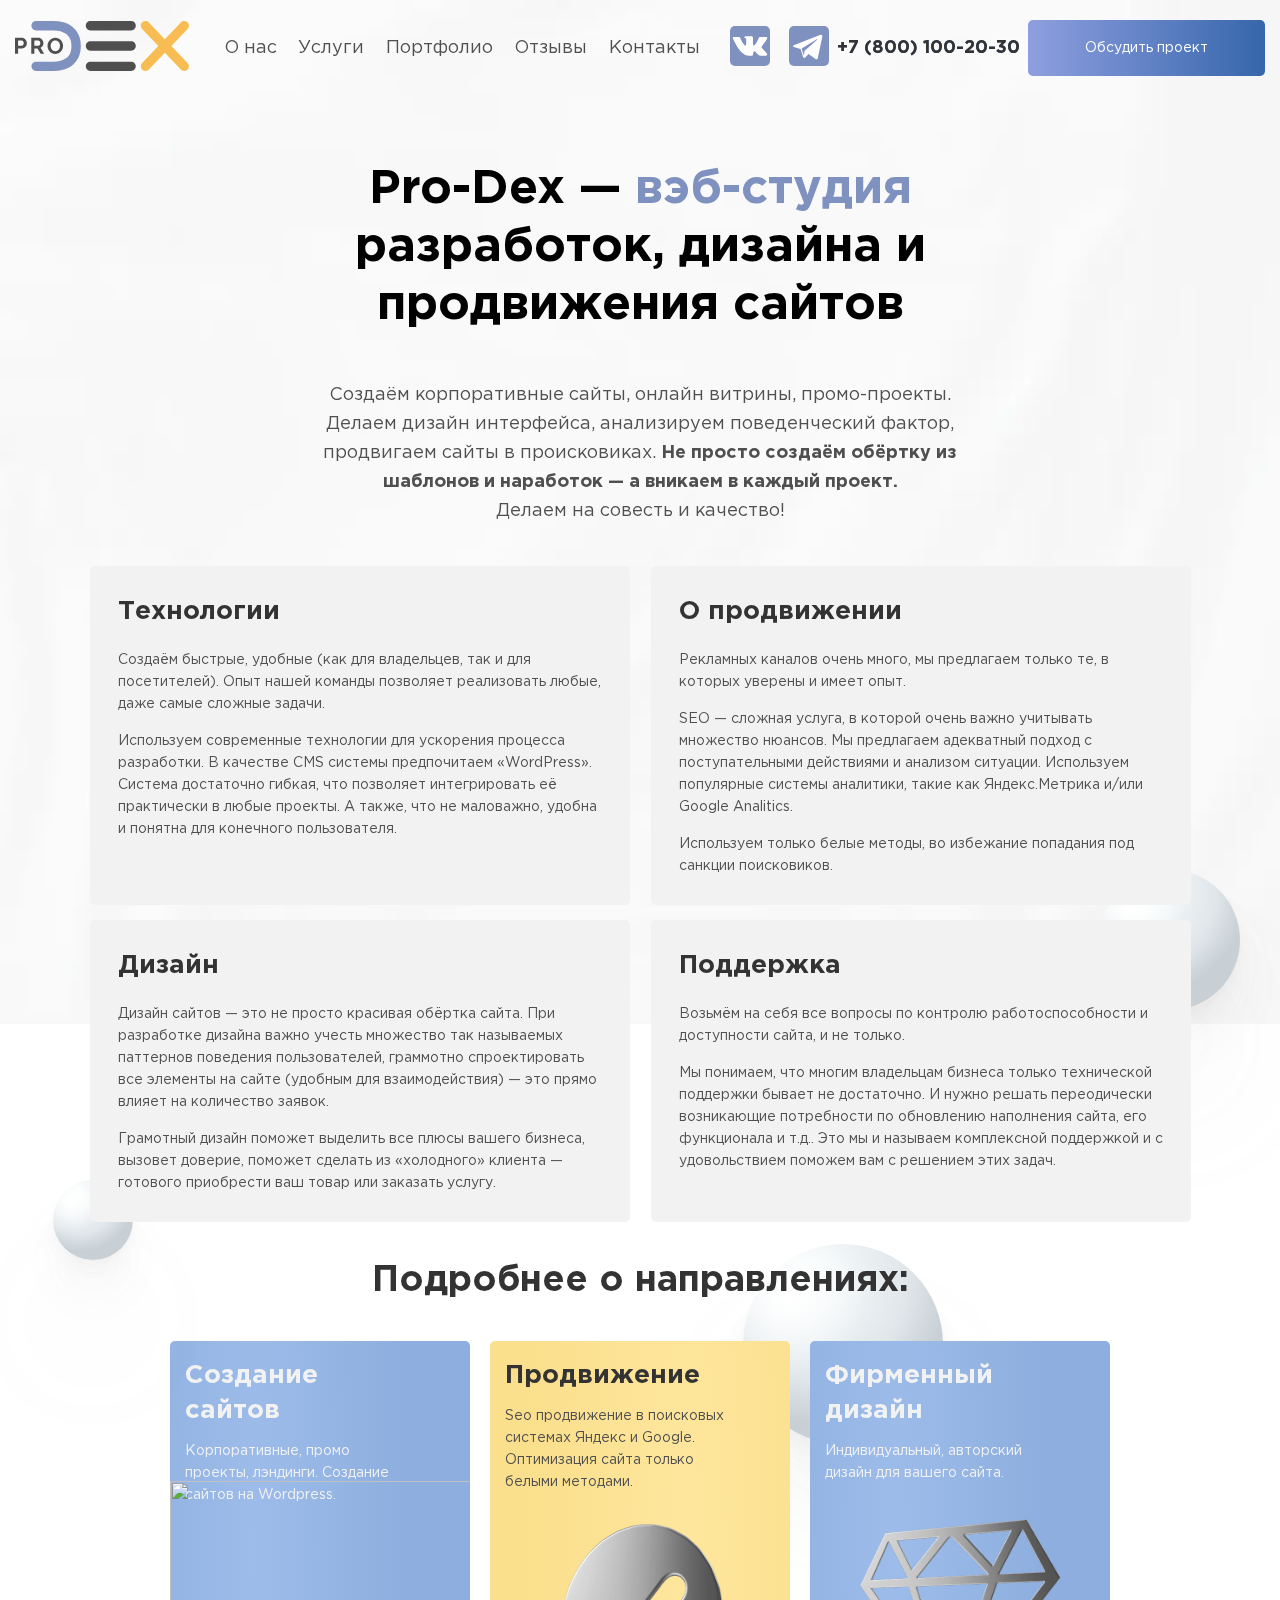
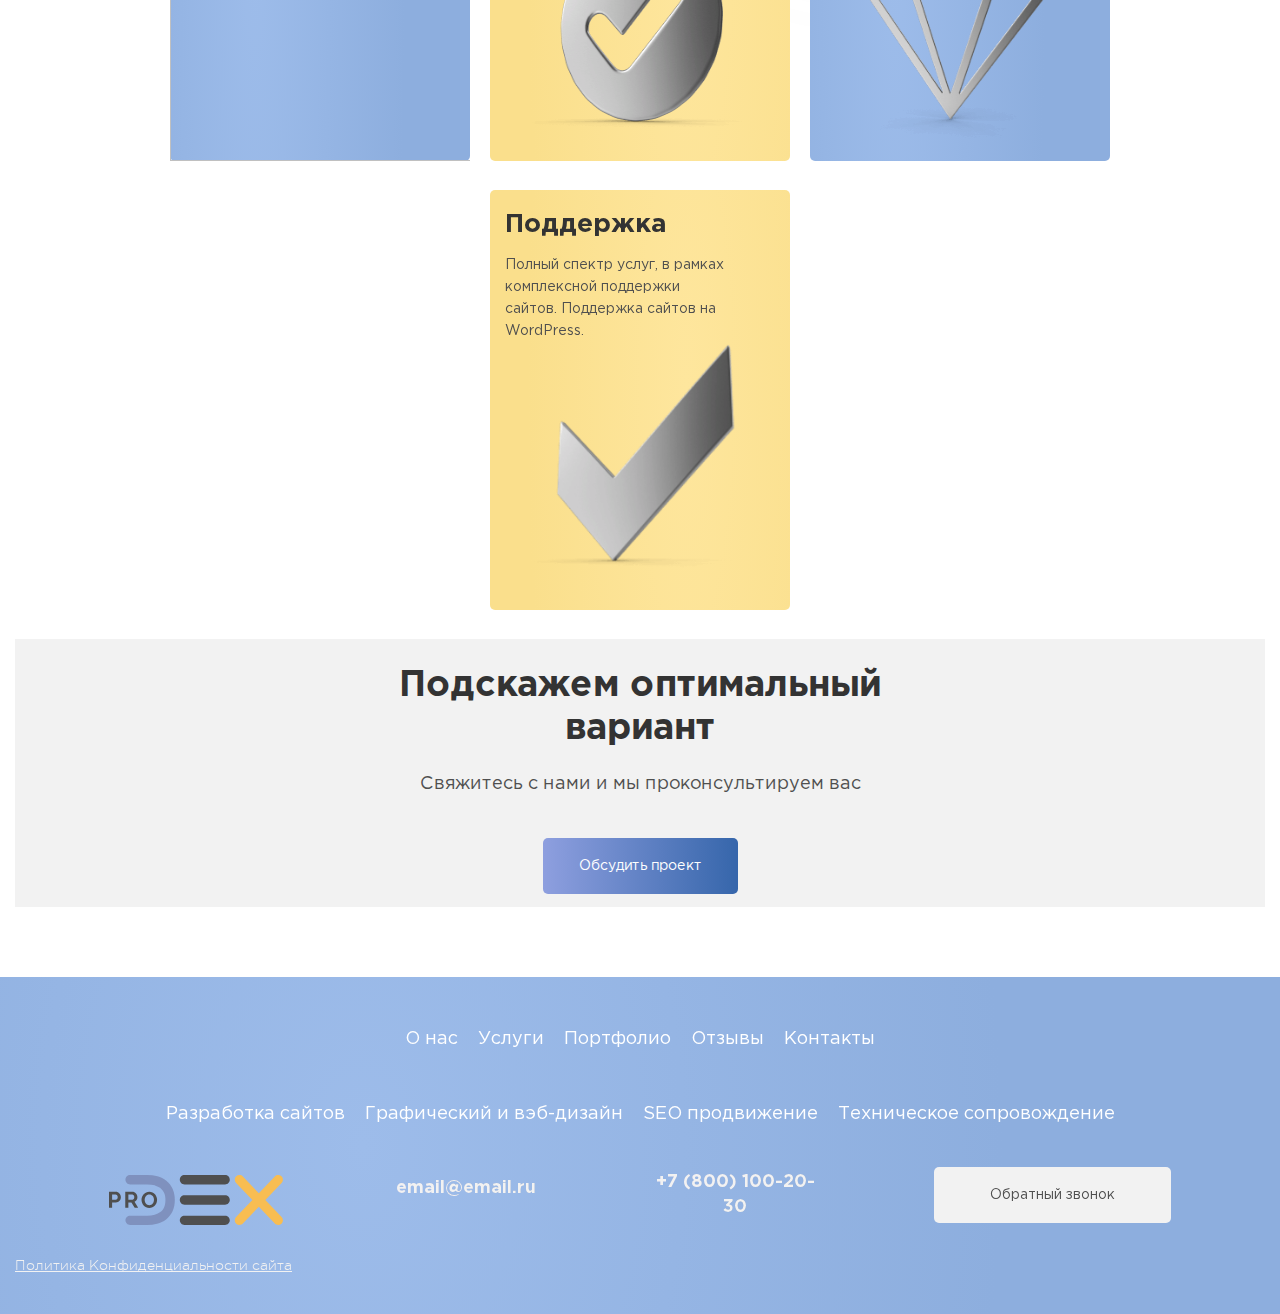
==== commit 0183b3f5: "Added new part of corrections" ====
--- a/about.html
+++ b/about.html
@@ -32,6 +32,10 @@
                 <li><a class="nav__link" href="portfolio.html">Портфолио</a></li>
                 <li><a class="nav__link" href="reviews.html">Отзывы</a></li>
                 <li><a class="nav__link" href="contacts.html">Контакты</a></li>
+              </ul>
+              <ul class="social-list">
+                <li> <a href="https://vk.com/prodex.studio"><img src="./wp-content/themes/twentytwenty-child/img/icons/vk.svg" width="45" height="45" alt="Ссылка на группу в ВКонтакте"></a></li>
+                <li> <a href="https://t.me/PavlovKirill"><img src="./wp-content/themes/twentytwenty-child/img/icons/telegram.svg" width="45" height="45" alt="Ссылка на канал в Телеграме"></a></li>
               </ul>
               <div class="ball ball--tenth"></div>
               <div class="ball ball--eleventh"></div>
--- a/wp-content/themes/twentytwenty-child/css/main.min.css
+++ b/wp-content/themes/twentytwenty-child/css/main.min.css
@@ -1,3 +1,3 @@
 body,html{padding:0;overflow-x:hidden;font-family:'Arial','Tahoma',sans-serif;font-weight:400;font-style:normal;text-rendering:optimizelegibility;-webkit-font-smoothing:antialiased;-webkit-text-size-adjust:none;-ms-text-size-adjust:none}html{min-width:32rem;font-size:62.5%}body{font-size:1.6rem}.container-fluid{position:relative;width:100%}.container{max-width:147rem;margin:auto;padding:0 1.5rem}.container--no-padding,.container--no-padding--mobile{padding:0}.no-scroll{overflow:hidden}.html-overflow{overflow-y:scroll}*,:after,:before{-webkit-box-sizing:border-box;box-sizing:border-box}img{max-width:100%;height:auto}button,input[type=submit]{cursor:pointer}textarea{resize:vertical}body,h1,h2,h3,h4,h5,h6,html,p,ul{margin:0}table{border-collapse:collapse;border-spacing:0}a{text-decoration:none}ul{padding:0;list-style:none}
 /*! normalize.css v8.0.1 | MIT License | github.com/necolas/normalize.css */
-@-webkit-keyframes modal-open{0%{opacity:0;visibility:hidden}to{opacity:1;visibility:visible}}@keyframes modal-open{0%{opacity:0;visibility:hidden}to{opacity:1;visibility:visible}}@-webkit-keyframes modal-close{0%{opacity:1;visibility:visible}to{opacity:0;visibility:hidden}}@keyframes modal-close{0%{opacity:1;visibility:visible}to{opacity:0;visibility:hidden}}html{line-height:1.15;-webkit-text-size-adjust:100%}.reviews__card-author span,body{margin:0}details,main{display:block}hr{-webkit-box-sizing:content-box;box-sizing:content-box;height:0;overflow:visible}code,kbd,pre,samp{font-family:monospace,monospace;font-size:1em}a{background-color:transparent}abbr[title]{border-bottom:none;-webkit-text-decoration:underline dotted;text-decoration:underline dotted}b,strong{font-weight:bolder}small{font-size:80%}sub,sup{font-size:75%;line-height:0;position:relative;vertical-align:baseline}sub{bottom:-.25em}sup{top:-.5em}img{border-style:none}button,input,optgroup,select,textarea{font-family:inherit;font-size:100%;line-height:1.15;margin:0}button,input{overflow:visible}button,select{text-transform:none}[type=button],[type=reset],[type=submit],button{-webkit-appearance:button}[type=button]::-moz-focus-inner,[type=reset]::-moz-focus-inner,[type=submit]::-moz-focus-inner,button::-moz-focus-inner{border-style:none;padding:0}[type=button]:-moz-focusring,[type=reset]:-moz-focusring,[type=submit]:-moz-focusring,button:-moz-focusring{outline:1px dotted ButtonText}fieldset{padding:0;border:0}legend{color:inherit;display:table;max-width:100%;white-space:normal}progress{vertical-align:baseline}textarea{overflow:auto}[type=checkbox],[type=radio],legend{-webkit-box-sizing:border-box;box-sizing:border-box;padding:0}[type=number]::-webkit-inner-spin-button,[type=number]::-webkit-outer-spin-button{height:auto}[type=search]{-webkit-appearance:textfield;outline-offset:-2px}[type=search]::-webkit-search-decoration{-webkit-appearance:none}::-webkit-file-upload-button{-webkit-appearance:button;font:inherit}summary{display:list-item}[hidden],template{display:none}.main-title,.section__title{font-family:"GothamProBold";font-weight:700;font-style:normal;font-size:2.2rem;line-height:2.8rem}.main-title i{white-space:nowrap}.section__title{font-size:2rem;line-height:2.4rem;color:#333}.section__title--white{color:#f2f2f2}.section__title--blue{color:#7f91be}.main-title i,.section__title i,.section__title--small i{font-style:normal;color:#7f91be}.section__title--small{font-family:"GothamProBold";font-weight:700;font-style:normal;font-size:1.6rem;line-height:2.2rem;color:#4f4f4f}.section__title--small-header-bottom{max-width:23rem;margin-bottom:.9rem}.project__link,.subtitle{font-family:"GothamProRegular";font-weight:400;font-style:normal;font-size:1.2rem;line-height:1.8rem;color:#828282}.page-text,.project__link--large,.subtitle--large{font-family:"GothamProBold";font-weight:700;font-style:normal;font-size:1.8rem;line-height:2.4rem;color:#4f4f4f}.page-text{font-family:"GothamProRegular";font-weight:400;font-size:1.2rem;line-height:2rem}.page-text--white{color:#f2f2f2}.card__title,.page-text--bold{font-family:"GothamProBold";font-weight:700;font-style:normal}.card__title{font-size:1.4rem;line-height:2rem;color:#4f4f4f}.card__text,.decription__item,.project__subtitle,.project__tag{font-family:"GothamProRegular";font-weight:400;font-style:normal;font-size:1.2rem;line-height:2rem;color:#4f4f4f}.project__subtitle--black,.service__title,.team-member__title{font-family:"GothamProBold";font-weight:700;font-style:normal}.service__title,.team-member__title{font-size:1.4rem;line-height:1.7rem;color:#4f4f4f}.service__title{text-align:center}.team-member__text{font-family:"GothamProRegular";font-weight:400;font-style:normal;font-size:1.2rem;line-height:2rem}.card__price,.order-site__step{padding:.5rem 1rem;font-family:"GothamProBold";font-weight:700;font-style:normal;font-size:1.4rem;line-height:2.2rem;border-radius:.5rem;background:#f2f2f2}.order-site__title,.price-cards__title,.work-types__card .card__title{font-family:"GothamProBold";font-weight:700;font-style:normal;font-size:1.4rem;line-height:2.1rem}.order-site__title--white,.price-cards__title--white,.work-types__card .card__title--white{color:#f2f2f2}.order-site__text,.price-cards__text,.work-types__card .card__text{font-family:"GothamProRegular";font-weight:400;font-style:normal;font-size:1.2rem;line-height:1.8rem;color:#4f4f4f}.order-site__text--white,.price-cards__text--white,.work-types__card .card__text--white{color:#f2f2f2}.advantages__text,.reviews__card-author,.reviews__card-text{font-family:"GothamProRegular";font-weight:400;font-style:normal;font-size:1.2rem;line-height:2rem;color:#4f4f4f}.advantages__text--bold,.reviews__card-author--bold,.reviews__card-text--bold{font-family:"GothamProBold";font-weight:700;font-style:normal}.email__link,.email__link:hover,.phone__link,.phone__link:hover{background-image:-webkit-gradient(linear,left top,right top,from(#8e9fdf),to(#3666ab));background-image:linear-gradient(90deg,#8e9fdf 0%,#3666ab 100%);background-clip:text;-webkit-background-clip:text}.email__link,.phone__link{font-family:"GothamProBold";font-weight:700;font-style:normal;font-size:1.6rem;line-height:2.3rem;color:#333}.email__link:hover,.phone__link:hover{text-fill-color:transparent;-webkit-text-fill-color:transparent}.email__link:active,.phone__link:active{background-image:radial-gradient(50% 284.34% at 28.33% 50%,#3561a4 0%,#3561a4 100%)}.email__link--footer,.phone__link--footer{color:#f2f2f2}.policy__link{font-family:"GothamProLight";font-weight:300;font-style:normal;font-size:1.4rem;line-height:1.3rem;color:#f2f2f2;-webkit-transition:all .3s ease-out;transition:all .3s ease-out}.email__link:active,.phone__link:active,.policy__link:active,.policy__link:hover{background-clip:text;text-fill-color:transparent;-webkit-background-clip:text;-webkit-text-fill-color:transparent}.policy__link:hover{background-image:-webkit-gradient(linear,left top,right top,from(#8e9fdf),to(#3666ab));background-image:linear-gradient(90deg,#8e9fdf 0%,#3666ab 100%)}.policy__link:active{background-image:radial-gradient(50% 284.34% at 28.33% 50%,#3561a4 0%,#3561a4 100%)}.table-head__title,.table__text{font-family:"RalewayBold";font-weight:700;font-style:normal;font-size:1.4rem;line-height:1.7rem;color:#4f4f4f}.table__text{font-family:"RalewayRegular";font-weight:400;font-size:1.2rem;color:#333}.table__text--bold{font-family:"RalewayBold";font-weight:700;font-style:normal}.budget-list__price,.budget-list__source,.quiz-message,.quiz__form-email,.quiz__form-name,.quiz__form-phone{font-family:"GothamProRegular";font-weight:400;font-style:normal;font-size:1.4rem;line-height:2.5rem;letter-spacing:.05em;text-transform:uppercase;color:#828282}.budget-list__price,.budget-list__source{font-family:"RalewayBold";font-weight:700;font-size:1rem;line-height:2.1rem;-webkit-font-feature-settings:'pnum' on,'lnum' on;font-feature-settings:'pnum' on,'lnum' on;color:#4f4f4f}.form__policy-text .form__policy-link{color:#727272;text-decoration:underline;-webkit-text-decoration-skip-ink:none;text-decoration-skip-ink:none}.form__input-message{font-family:"GothamProRegular";font-weight:400;font-style:normal;font-size:1.4rem;line-height:2rem;letter-spacing:.05em;color:#828282}.form__input-message,.form__input-message:hover{border:.1rem solid #e0e0e0}.form__input-message:focus{border:.1rem solid #4f4f4f;color:#4f4f4f}input:not([type=checkbox]),input:not([type=file]){font-family:"GothamProRegular";font-weight:400;font-style:normal;font-size:1.4rem;line-height:2rem;letter-spacing:.05em;border:.1rem solid #e0e0e0;color:#828282}input:not([type=submit]){text-transform:uppercase}input:hover{border:.1rem solid #e0e0e0}input:focus{border:.1rem solid #4f4f4f;color:#4f4f4f}input[type=submit]{color:#fff}input[type=checkbox]{background:#bdbdbd}input[type=checkbox]:checked{background:radial-gradient(50% 284.34% at 28.33% 50%,#9dbcea 0%,#8daede 100%)}input[type=checkbox]:hover{background:#bdbdbd}.nav__link,label{font-family:"GothamProRegular";font-weight:400;font-style:normal}label{font-size:1rem;line-height:1.8rem;color:#828282}.nav__link,.nav__link--footer{font-size:1.6rem;-webkit-transition:all .3s ease-out;transition:all .3s ease-out}.nav__link{line-height:1.5rem;color:#4f4f4f}.nav__link:hover{text-shadow:0 0 .09rem #4f4f4f,0 0 .09rem #4f4f4f,0 0 .09rem #4f4f4f}.nav__link--footer{line-height:1.8rem;color:#fff}.nav__link--footer:hover{text-shadow:0 0 .09rem #fff,0 0 .09rem #fff,0 0 .09rem #fff}.about-cards .about__card .card__title,.directions-cards .directions__card .card__title,.reviews__card-title,.studio-services__item-title,.webdevelopment__title{font-family:"GothamProBold";font-weight:700;font-style:normal;font-size:2rem;line-height:2.9rem;color:#333}.about-cards .about__card .card__title--white,.directions-cards .directions__card .card__text--white,.directions-cards .directions__card .card__title--white,.reviews__card-title--white,.studio-services__item-title--white,.webdevelopment__title--white{color:#f2f2f2}.reviews__card-link,.studio-services__item,.webdevelopment__item{font-family:"GothamProRegular";font-weight:400;font-style:normal;font-size:1.2rem;line-height:2rem;color:#4f4f4f}.reviews__card-link{font-family:"GothamProBold";font-weight:700;font-size:1.4rem;line-height:1.8rem}.btn,.radio-wrap label{font-style:normal;font-size:1.2rem;border-radius:.5rem;cursor:pointer}.radio-wrap label{letter-spacing:.05em;text-transform:uppercase;-webkit-font-feature-settings:'pnum' on,'lnum' on;font-feature-settings:'pnum' on,'lnum' on;width:31rem;height:7.5rem;display:-webkit-box;display:-ms-flexbox;display:flex;-webkit-box-pack:center;-ms-flex-pack:center;justify-content:center;-webkit-box-align:center;-ms-flex-align:center;align-items:center;background:#fff;-webkit-user-select:none;-moz-user-select:none;-ms-user-select:none;user-select:none;-webkit-transition:all .5s ease-out;font-family:"RalewayBold";font-weight:700;line-height:2.3rem;color:#4f4f4f;transition:all .5s ease-out}@font-face{font-family:'GothamProLight';src:url(./../fonts/GothamProLight.woff2) format("woff2");font-weight:300;font-style:normal}@font-face{font-family:'GothamProRegular';src:url(./../fonts/GothamProRegular.woff2) format("woff2");font-weight:400;font-style:normal}@font-face{font-family:'GothamProBold';src:url(./../fonts/GothamProBold.woff2) format("woff2");font-weight:700;font-style:normal}@font-face{font-family:'RalewayBold';src:url(./../fonts/Raleway-Bold.woff2) format("woff2");font-weight:700;font-style:normal}@font-face{font-family:'RalewayRegular';src:url(./../fonts/Raleway-Regular.woff2) format("woff2");font-weight:400;font-style:normal}.btn{position:relative;z-index:1;padding:1.4rem 2.9rem;text-align:center;font-family:"GothamProRegular";font-weight:400;line-height:1.8rem;color:#fff;background:-webkit-gradient(linear,left top,right top,from(#8e9fdf),to(#3666ab));background:linear-gradient(90deg,#8e9fdf 0%,#3666ab 100%);border:0;outline:0;overflow:hidden;-webkit-transition:color .5s,background-color .2s,-webkit-transform .2s;transition:color .5s,transform .2s,background-color .2s;transition:color .5s,transform .2s,background-color .2s,-webkit-transform .2s}.btn:active{-webkit-box-shadow:0 10rem 8rem rgba(46,87,181,.07),0 4.17776rem 3.34221rem rgba(46,87,181,.0503198),0 2.23363rem 1.7869rem rgba(46,87,181,.0417275),0 1.25216rem 1.00172rem rgba(46,87,181,.035),0 .66501rem .53201rem rgba(46,87,181,.0282725),0 .27673rem .22138rem rgba(46,87,181,.0196802);box-shadow:0 10rem 8rem rgba(46,87,181,.07),0 4.17776rem 3.34221rem rgba(46,87,181,.0503198),0 2.23363rem 1.7869rem rgba(46,87,181,.0417275),0 1.25216rem 1.00172rem rgba(46,87,181,.035),0 .66501rem .53201rem rgba(46,87,181,.0282725),0 .27673rem .22138rem rgba(46,87,181,.0196802);background:#e5a42b}.btn::after,.btn::before{position:absolute;content:"";top:0;left:0;width:110%;border-radius:.3rem}.btn::before{height:100%;-webkit-transition:opacity .3s;transition:opacity .3s}.btn::after{z-index:-1;-webkit-transform:translate(-.5rem,-7rem) scale(.1);transform:translate(-.5rem,-7rem) scale(.1);height:20rem;background:linear-gradient(269.13deg,#e4a228 1.1%,#f8bd52 95.45%);border-radius:50%;opacity:0;-webkit-transition:opacity .3s,background .3s,-webkit-transform .3s;transition:transform .3s,opacity .3s,background .3s;transition:transform .3s,opacity .3s,background .3s,-webkit-transform .3s}.btn:hover::before{opacity:0}.btn:hover::after{-webkit-transform-origin:10rem 10rem;transform-origin:10rem 10rem;-webkit-transform:scale(1) translate(-.5rem,-7rem);transform:scale(1) translate(-.5rem,-7rem);opacity:1}.btn--call{width:calc(100%/12*8);max-width:23.7rem;margin-bottom:2rem}.btn--call-footer{color:#4f4f4f;background:#f2f2f2}.btn--call-footer:hover{color:#fff;background:-webkit-gradient(linear,left top,right top,from(#8e9fdf),to(#3666ab));background:linear-gradient(90deg,#8e9fdf 0%,#3666ab 100%)}.btn--brief{-webkit-transform:translateY(1.3rem);transform:translateY(1.3rem)}.btn--table{display:block;width:15.3rem}.btn--table:last-child{margin-left:1.1rem}.btn--white{color:#4f4f4f;background:#fff}.btn--white:hover{color:#fff;background:-webkit-gradient(linear,left top,right top,from(#8e9fdf),to(#3666ab));background:linear-gradient(90deg,#8e9fdf 0%,#3666ab 100%)}.btn--services{width:90%;max-width:23.4rem;margin:2rem auto 0;display:inline-block}input[type=checkbox],input[type=file]{position:absolute;z-index:-1;height:0;visibility:hidden;display:none;opacity:0}input:not([type=checkbox]),input:not([type=file]),textarea{width:100%;max-width:31rem;padding:1.5rem 1rem;text-align:center}textarea{text-align:left}input[type=submit]{padding:1.6rem 4.2rem}input[type=checkbox]{margin-top:.3rem}input+label{position:relative;cursor:pointer}input[type=checkbox]+label::before{position:absolute;content:"";top:50%!important;left:0;-webkit-transform:translateY(-50%)!important;transform:translateY(-50%)!important;width:1.5rem;height:1.5rem;border:0;background:radial-gradient(50% 284.34% at 28.33% 50%,#9dbcea 0%,#8daede 100%);border-radius:.2rem}input:checked{border:0}input:checked+label::after{position:absolute;content:"";z-index:2;top:1.2rem;left:.6rem;width:.4rem;height:1rem;border:solid #f2f2f2;border-width:0 .1rem .1rem 0;-webkit-transform:rotate(45deg);transform:rotate(45deg)}.header{position:relative;width:100%;overflow:hidden}.header,.header--open{-webkit-transition:all .5s ease-out;transition:all .5s ease-out}.header--open::after{position:absolute;z-index:125;content:"";top:0;left:0;display:block;width:100%;height:7rem;background:#f8f8f8}.header--main{padding-top:8rem}.main-title{max-width:29rem;text-align:center;margin:0 auto 4.8rem}.header__content{display:-webkit-box;display:-ms-flexbox;display:flex;-webkit-box-orient:vertical;-webkit-box-direction:normal;-ms-flex-direction:column;flex-direction:column;-webkit-box-align:center;-ms-flex-align:center;align-items:center;padding-top:8.5rem}.header__content--text-block{padding-top:0}.page-text--header{max-width:25.2rem;text-align:center}.page-text--header-promotion,.page-text--header-webdesign,.page-text--header-webdevelopment{margin-bottom:3.9rem}.main-title--inner-page{max-width:28rem;margin-bottom:1.5rem;padding:0!important}.section__title--text-block{max-width:55rem;margin-bottom:2rem;text-align:center}.page-text--text-block-long{margin-bottom:3.6rem}.page-text--text-block{margin-bottom:3rem;text-align:center}.header--about,.header--reviews,.header--services{margin-bottom:4rem}.header--contacts,.header--portfolio{padding-bottom:4rem}.header--webdesign,.header--webdevelopment{height:52.5rem}.header--promotion{height:54rem}.design{position:relative;background:radial-gradient(52.83% 206.26% at 65.38% 47.17%,#fee69d 0%,#fadf8c 100%)}.design,.design__right{width:100%}.design__left{padding:4rem 0 0 1.5rem}.section__title--design{margin-bottom:1rem}.section__title--black-market,.section__title--contractors,.section__title--team-work,.section__title--weapon{margin-bottom:1.5rem}.design__text{width:28rem}.content__text:not(:last-child),.design__text:not(:last-child){margin-bottom:2rem}.content{background:radial-gradient(50% 284.34% at 28.33% 50%,#9dbcea 0%,#8daede 100%)}.content,.content__left,.content__right{width:100%}.content__right{-webkit-box-ordinal-group:0;-ms-flex-order:-1;order:-1;margin-bottom:.6rem;padding:4rem 0 0 1.5rem}.section__title--content{margin-bottom:1rem}.content__text{width:28rem}.work-scheme{position:relative;width:100%;padding:4rem 0 5.6rem;background:#f8f8f8}.no-webp .work-scheme::after,.webp .work-scheme::after{position:absolute;content:"";top:-24.4rem;right:0;width:73rem;height:74.4rem}.work-scheme__inner{display:-webkit-box;display:-ms-flexbox;display:flex;-webkit-box-pack:center;-ms-flex-pack:center;justify-content:center}.work-scheme__content{width:100%;margin:0 1.5rem 2rem;text-align:center}.section__title--work-scheme{margin-bottom:1rem}.work-scheme__text{width:28.8rem;margin:0 auto;line-height:2.2rem}.services{width:100%;padding:4rem 0 4.2rem;background:radial-gradient(50% 284.34% at 28.33% 50%,#9dbcea 0%,#8daede 100%)}.services,.services__inner{position:relative}.section__title--services{margin-bottom:1.9rem;text-align:center;color:#f2f2f2}.services-list{width:100%;display:-webkit-box;display:-ms-flexbox;display:flex;-ms-flex-wrap:wrap;flex-wrap:wrap;-webkit-box-orient:vertical;-webkit-box-direction:normal;-ms-flex-direction:column;flex-direction:column;max-width:68.6rem;margin:0 auto}.services__item{width:95%;margin:0 auto 1.6rem;background:#f2f2f2;border-radius:1rem;-webkit-transition:all .5s ease-out;transition:all .5s ease-out}.services__item:hover{background:radial-gradient(52.83% 206.26% at 65.38% 47.17%,#fee69d 0%,#fadf8c 100%)}.price__bottom,.price__top,.services__item .services__link{display:-webkit-box;display:-ms-flexbox;display:flex;-webkit-box-align:center;-ms-flex-align:center;align-items:center}.services__item .services__link{-webkit-box-pack:center;-ms-flex-pack:center;justify-content:center;height:100%;width:100%;padding:2rem}.price{width:100%;overflow:hidden;padding:3rem 0;background:#f8f8f8}.price__bottom,.price__top{-webkit-box-orient:vertical;-webkit-box-direction:normal;-ms-flex-direction:column;flex-direction:column}.price__bottom--services{max-width:136rem;margin:0 auto 10.2rem}.price__bottom--seo{margin:0 auto 4rem}.price__top{margin-bottom:3rem}.price__bottom{position:relative;text-align:center;padding:2.4rem 2rem 2.2rem;background:#f2f2f2}.section__title--price{margin-bottom:3rem;text-align:center}.section__title--price-bottom{max-width:25rem;margin-bottom:.7rem;font-size:1.6rem;line-height:2.2rem}.price__text{max-width:25rem;margin-bottom:2.6rem}.about{width:100%;padding:4rem 0 2.4rem;background:radial-gradient(50% 284.34% at 28.33% 50%,#9dbcea 0%,#8daede 100%)}.about__inner{display:-webkit-box;display:-ms-flexbox;display:flex;-webkit-box-orient:vertical;-webkit-box-direction:normal;-ms-flex-direction:column;flex-direction:column}.about__content{width:100%;margin:0 auto 1.5rem}.about__text,.section__title--about{text-align:center}.section__title--about{margin-bottom:.8rem}.about__text{width:29rem;margin:0 auto}.footer{padding:3rem 0;background:radial-gradient(50% 284.34% at 28.33% 50%,#9dbcea 0%,#8daede 100%)}.footer__inner{display:-webkit-box;display:-ms-flexbox;display:flex;-webkit-box-align:center;-ms-flex-align:center;align-items:center;-webkit-box-orient:vertical;-webkit-box-direction:normal;-ms-flex-direction:column;flex-direction:column}.work-stages,.work-types{padding:4rem 0 5.6rem;background:radial-gradient(50% 284.34% at 28.33% 50%,#9dbcea 0%,#8daede 100%)}.work-stages__content,.work-types__content{display:-webkit-box;display:-ms-flexbox;display:flex;-webkit-box-orient:vertical;-webkit-box-direction:normal;-ms-flex-direction:column;flex-direction:column;-webkit-box-align:center;-ms-flex-align:center;align-items:center;text-align:center}.work-stages .page-text--work-stages,.work-types .page-text--work-stages{max-width:81.2rem;margin-bottom:3rem}.section__title--work-stages{margin-bottom:1.5rem}.tariff{padding:4rem 0 2rem;background:#f8f8f8}.tariff .work-stages__inner{width:100%;max-width:99.4rem;margin:0 auto;display:-webkit-box;display:-ms-flexbox;display:flex;-webkit-box-orient:vertical;-webkit-box-direction:normal;-ms-flex-direction:column;flex-direction:column;-webkit-box-align:center;-ms-flex-align:center;align-items:center}.tariff .work-stages__inner--work-types{position:relative}.radio-wrap input[type=radio],.radio-wrap label::after,.tariff .work-stages__inner--work-types::before{display:none}.section__title--tariff{margin-bottom:3rem;text-align:center}.tariff__table-wrap{position:relative;width:100%;max-width:125rem;overflow-x:scroll}.tariff__table-wrap::-webkit-scrollbar{width:100%}.tariff__table-wrap::-webkit-scrollbar-track{height:1.5rem;border-radius:10rem;background:#e0e0e0}.tariff__table-wrap::-webkit-scrollbar-thumb{height:1.5rem;border-radius:10rem;background:-webkit-gradient(linear,left top,right top,from(#8e9fdf),to(#3666ab));background:linear-gradient(90deg,#8e9fdf 0%,#3666ab 100%)}.tariff__table-wrap--seo,.tariff__table-wrap--work-types{margin-bottom:4rem}.site-order{padding:2rem 0;background:#f8f8f8}.site-order__inner{display:-webkit-box;display:-ms-flexbox;display:flex;-webkit-box-orient:vertical;-webkit-box-direction:normal;-ms-flex-direction:column;flex-direction:column;-webkit-box-align:center;-ms-flex-align:center;align-items:center}.section__title--site-order{margin-bottom:3rem}.quiz{padding:2rem 0 2.5rem;background:#f8f8f8}.quiz__top{display:-webkit-box;display:-ms-flexbox;display:flex;-webkit-box-orient:vertical;-webkit-box-direction:normal;-ms-flex-direction:column;flex-direction:column;-webkit-box-align:center;-ms-flex-align:center;align-items:center}.quiz__center{max-width:144rem;width:100%;padding:5rem 1.5rem;border-radius:.5rem;background:url(../img/icons/sphere-1.svg) calc(100% + 8rem) -2rem/20rem 20rem no-repeat,url(../img/icons/sphere-1.svg) calc(100% + 9.5rem) 122%/30.4rem 30.4rem no-repeat,url(../img/icons/sphere-1.svg) -4rem 106%/11rem 11rem no-repeat,#f2f2f2}.section__title--quiz{margin:1rem 1.5rem 1.5rem 0;text-align:center}.quiz__top-text,.subtitle--large-quiz{margin-bottom:1.5rem;text-align:center}.quiz-message{min-width:100%;min-height:10rem;padding:1.5rem 2rem;margin-bottom:2rem;border:0;border-radius:.5rem;outline:0}.inputs-wrap,.quiz__budget-list,.quiz__source-list{display:-webkit-box;display:-ms-flexbox;display:flex;-webkit-box-orient:vertical;-webkit-box-direction:normal;-ms-flex-direction:column;flex-direction:column;-webkit-box-align:center;-ms-flex-align:center;align-items:center;margin-bottom:2rem}.inputs-wrap{max-width:45rem;margin:0 auto}.inputs-wrap .budget-list__price,.inputs-wrap .budget-list__source,.quiz__budget-list .budget-list__price,.quiz__budget-list .budget-list__source,.quiz__source-list .budget-list__price,.quiz__source-list .budget-list__source{width:100%;max-width:31rem;padding:2.2rem 4.2rem;margin-bottom:2rem;text-align:center;border-radius:.5rem;background:#f8f8f8;cursor:pointer}.inputs-wrap .quiz__form-email,.inputs-wrap .quiz__form-name,.inputs-wrap .quiz__form-phone,.quiz__budget-list .quiz__form-email,.quiz__budget-list .quiz__form-name,.quiz__budget-list .quiz__form-phone,.quiz__source-list .quiz__form-email,.quiz__source-list .quiz__form-name,.quiz__source-list .quiz__form-phone{width:100%;max-width:42rem;border:.1rem solid #f2f2f2;border-radius:.5rem;background:#fff}.inputs-wrap .quiz__form-name,.inputs-wrap .quiz__form-phone,.quiz__budget-list .quiz__form-name,.quiz__budget-list .quiz__form-phone,.quiz__source-list .quiz__form-name,.quiz__source-list .quiz__form-phone{margin-bottom:1.5rem}.quiz__form-bottom{display:-webkit-box;display:-ms-flexbox;display:flex;-webkit-box-orient:vertical;-webkit-box-direction:normal;-ms-flex-direction:column;flex-direction:column;-webkit-box-align:center;-ms-flex-align:center;align-items:center;margin-bottom:2rem}.quiz__form-file__wrap{position:relative;text-align:center}.input__file-icon-wrapper{margin-right:2.7rem;display:-webkit-box;display:-ms-flexbox;display:flex;-webkit-box-align:center;-ms-flex-align:center;align-items:center;-webkit-box-pack:center;-ms-flex-pack:center;justify-content:center}.input__file-button-text{line-height:1;margin-top:.1rem}.quiz__form-file-button{width:100%;max-width:31rem;height:7.5rem;display:-webkit-box;display:-ms-flexbox;display:flex;-webkit-box-align:center;-ms-flex-align:center;align-items:center;-webkit-box-pack:center;-ms-flex-pack:center;justify-content:center;margin:0 auto;border-radius:.5rem;cursor:pointer}.quiz__form-submit{max-width:31rem}.form__policy-text{padding-left:2rem}.form__policy-text .form__policy-link{display:block}.radio-wrap label:hover{background:radial-gradient(52.83% 206.26% at 65.38% 47.17%,#fee69d 0%,#fadf8c 100%);-webkit-transition:all .5s ease-out;transition:all .5s ease-out}.radio-wrap input[type=radio]:checked+label{background:radial-gradient(52.83% 206.26% at 65.38% 47.17%,#fee69d 0%,#fadf8c 100%)}.portfolio-list{margin-bottom:4.5rem;display:-webkit-box;display:-ms-flexbox;display:flex;-webkit-box-orient:vertical;-webkit-box-direction:normal;-ms-flex-direction:column;flex-direction:column;-webkit-box-align:center;-ms-flex-align:center;align-items:center}.portfolio__btn,.portfolio__btn:active{-webkit-transition:background .2s linear;transition:background .2s linear}.portfolio__btn{position:relative;width:100%;display:block;padding:1.4rem 2.9rem;text-align:center;font-family:"GothamProRegular";font-weight:400;font-style:normal;font-size:1.2rem;line-height:1.8rem;color:#fff;background:-webkit-gradient(linear,left top,right top,from(#8e9fdf),to(#3666ab));background:linear-gradient(90deg,#8e9fdf 0%,#3666ab 100%);border:0;outline:0;border-radius:.5rem;overflow:hidden;cursor:pointer}.portfolio__btn:active,.portfolio__btn:hover{-webkit-box-shadow:0 10rem 8rem rgba(46,87,181,.07),0 4.17776rem 3.34221rem rgba(46,87,181,.0503198),0 2.23363rem 1.7869rem rgba(46,87,181,.0417275),0 1.25216rem 1.00172rem rgba(46,87,181,.035),0 .66501rem .53201rem rgba(46,87,181,.0282725),0 .27673rem .22138rem rgba(46,87,181,.0196802);box-shadow:0 10rem 8rem rgba(46,87,181,.07),0 4.17776rem 3.34221rem rgba(46,87,181,.0503198),0 2.23363rem 1.7869rem rgba(46,87,181,.0417275),0 1.25216rem 1.00172rem rgba(46,87,181,.035),0 .66501rem .53201rem rgba(46,87,181,.0282725),0 .27673rem .22138rem rgba(46,87,181,.0196802)}.portfolio__btn:active{background:#e5a42b}.portfolio__btn:hover{background:linear-gradient(269.13deg,#e4a228 1.1%,#f8bd52 95.45%)}.portfolio__btn::after{position:absolute;z-index:10;content:"";top:50%;left:calc(50% - 7.7rem);-webkit-transform:translateY(-50%);transform:translateY(-50%);width:2.4rem;height:2.4rem;background:url(../img/icons/circle-plus.svg)}.about-cards-wrap,.about-cards-wrap--support{max-width:69rem;margin:0 auto}.about-cards-wrap--support .about-cards{padding:0}.about-cards,.about-cards-wrap{position:relative;z-index:10}.about-cards-wrap::after,.about-cards-wrap::before,.directions-cards-wrap--contacts::before,.directions-cards-wrap--reviews::after,.directions-cards-wrap--reviews::before,.directions-cards-wrap::before{display:none}.about-cards{z-index:5;max-width:100%;display:-webkit-box;display:-ms-flexbox;display:flex;-ms-flex-wrap:wrap;flex-wrap:wrap;-webkit-box-pack:center;-ms-flex-pack:center;justify-content:center;margin:0 auto;padding-bottom:2.3rem}.about-cards .about__card{width:100%;max-width:55rem;padding:2.4rem;margin-bottom:2.5rem;background:#f2f2f2;border-radius:.5rem}.about-cards .card__title{margin-bottom:2rem}.about-cards .card__text:not(:last-child){margin-bottom:1.5rem}.section__title--directions{position:relative;z-index:1;margin-bottom:3.8rem;text-align:center}.directions-cards-wrap{position:relative}.directions-cards{position:relative;z-index:1;display:-webkit-box;display:-ms-flexbox;display:flex;-ms-flex-wrap:wrap;flex-wrap:wrap;-webkit-box-pack:center;-ms-flex-pack:center;justify-content:center}.directions-cards .directions__card{position:relative;width:100%;max-width:28rem;min-height:42rem;padding:1.7rem 2rem 1rem 1.45rem;margin:0 0 2.9rem;border-radius:.5rem}.directions-cards .directions__card:nth-child(even){-webkit-transition:all .3s linear;transition:all .3s linear;background:radial-gradient(52.83% 206.26% at 65.38% 47.17%,#fee69d 0%,#fadf8c 100%)}.directions-cards .directions__card:nth-child(even):hover,.directions-cards .directions__card:nth-child(odd){-webkit-transition:all .3s linear;transition:all .3s linear;background:radial-gradient(50% 284.34% at 28.33% 50%,#9dbcea 0%,#8daede 100%)}.directions-cards .directions__card:nth-child(odd):hover{-webkit-transition:all .3s linear;transition:all .3s linear;background:radial-gradient(52.83% 206.26% at 65.38% 47.17%,#fee69d 0%,#fadf8c 100%)}.directions-cards .directions__card .card__title{max-width:17.5rem;margin-bottom:1.2rem}.directions-cards .directions__card .card__text{max-width:20rem;margin-bottom:.9rem}.directions-cards .directions__card .card__img{position:absolute;left:50%;width:100%;height:28rem;-webkit-transform:translate(-50%,0);transform:translate(-50%,0);bottom:0}.directions-cards .directions__card .card__img img{height:28rem}.reviews{margin-bottom:4rem}.reviews-cards{display:-webkit-box;display:-ms-flexbox;display:flex;-webkit-box-orient:vertical;-webkit-box-direction:normal;-ms-flex-direction:column;flex-direction:column;-webkit-box-align:center;-ms-flex-align:center;align-items:center;-ms-flex-wrap:wrap;flex-wrap:wrap}.reviews__card{width:100%;max-width:71rem;text-align:center;padding:.7rem 2.4rem 1rem;background:#f2f2f2;border-radius:.5rem}.reviews__card:not(:last-child){margin-bottom:2rem}.reviews__card-top{display:-webkit-box;display:-ms-flexbox;display:flex;-webkit-box-pack:justify;-ms-flex-pack:justify;justify-content:space-between;-webkit-box-align:center;-ms-flex-align:center;align-items:center;margin-bottom:1.6rem}.reviews__card-title{margin-bottom:.8rem}.reviews__card-logo{width:20rem;height:6rem}.reviews__card-logo img{-o-object-fit:contain;object-fit:contain;width:20rem;height:6rem}video{width:100%;height:100%}.reviews__card-video{position:relative;max-width:62.4rem;max-height:25.4rem;margin-bottom:1.5rem;cursor:pointer}.video-play{position:absolute;top:50%;left:50%;-webkit-transform:translate(-50%,-50%);transform:translate(-50%,-50%);width:5rem;height:5rem;background:url(../img/icons/play.svg) center/contain,no-repeat}.reviews__card-text{margin-bottom:1rem;text-align:left}.reviews__card-author{margin:0 1.3rem 1.5rem 0;text-align:right}.reviews__card-link{position:relative;-webkit-transform:translateX(-1.7rem);transform:translateX(-1.7rem);display:inline-block;text-align:center;padding:1rem}.reviews__card-link::after{position:absolute;content:"";top:50%;right:-2.8rem;-webkit-transform:translate(-50%,-50%);transform:translate(-50%,-50%);display:block;width:2.1rem;height:2.1rem;background:url(../img/icons/arrow-right.svg);-webkit-transition:all .3s linear;transition:all .3s linear}.reviews__card-link:hover::after{right:-4rem}.section__title--reviews{position:relative;z-index:2;margin-bottom:2.1rem;text-align:center}.page-text--reviews{position:relative;z-index:2;max-width:53rem;margin:0 auto 3rem;text-align:center}.contact-form{margin-bottom:4rem}.contact-form__inner{display:-webkit-box;display:-ms-flexbox;display:flex;-ms-flex-wrap:wrap;flex-wrap:wrap;-webkit-box-pack:center;-ms-flex-pack:center;justify-content:center}.contact-form__inner .contacts{width:100%;max-width:44.6rem;display:-webkit-box;display:-ms-flexbox;display:flex;-webkit-box-orient:vertical;-webkit-box-direction:normal;-ms-flex-direction:column;flex-direction:column;-webkit-box-align:center;-ms-flex-align:center;align-items:center}.contact-form__inner .contacts .section__title--contact-form{margin-bottom:1rem;text-align:center}.contact-form__inner .contacts .page-text--contact-form{max-width:25rem;margin:0 auto 2.6rem;text-align:center}.contact-form__inner .contacts .contacts-list{padding-left:4.5rem;margin-bottom:3rem;max-width:22rem}.contact-form__inner .contacts .contacts__item{position:relative}.contact-form__inner .contacts .contacts__item::after,.contact-form__inner .contacts .contacts__item::before{position:absolute;content:"";top:50%;-webkit-transform:translateY(-50%);transform:translateY(-50%)}.contact-form__inner .contacts .contacts__item::before{left:-4.5rem;width:3.5rem;height:3.5rem;background:#7f91be;border-radius:.5rem}.contact-form__inner .contacts .contacts__item:not(:last-child){margin-bottom:3rem}.contact-form__inner .contacts .contacts__item:nth-child(1)::after,.contact-form__inner .contacts .contacts__item:nth-child(2)::after{left:-3.7rem;width:2rem;height:2rem}.contact-form__inner .contacts .contacts__item:nth-child(1)::after{background:url(../img/icons/phone.svg) center/cover,no-repeat}.contact-form__inner .contacts .contacts__item:nth-child(2)::after{background:url(../img/icons/mail.svg) center/cover,no-repeat}.contact-form__inner .form-contact{width:100%;max-width:95.5rem;margin:0 auto;padding:2rem 1.5rem 2.4rem;background:url(../img/icons/sphere-3.svg),url(../img/icons/sphere-1.svg),#f2f2f2;background-position:100% 42rem,-20.9rem 228%;background-size:55.9rem 55.9rem,400px 400px,cover;background-repeat:no-repeat,no-repeat,repeat;border-radius:.5rem}.contact-form__inner .form-contact .form-contact__message,.contact-form__inner .form-contact .section__title--form-contact{margin-bottom:2rem}.contact-form__inner .form-contact .subtitle--large-contact-form{margin-bottom:1.5rem}.contact-form__inner .form-contact .quiz__form-email--form-contact,.contact-form__inner .form-contact .quiz__form-name--form-contact,.contact-form__inner .form-contact .quiz__form-phone--form-contact{width:100%}.contact-form__inner .form-contact .inputs-wrap--form-contact{margin-bottom:2rem;max-width:90rem;-webkit-box-pack:center;-ms-flex-pack:center;justify-content:center}.contact-form__inner .form-contact .inputs-wrap--form-contact input:not(:last-of-type){margin-right:.5rem}.studio-services .webdevelopment__wrap{position:relative;z-index:10}.price--standarts::before,.studio-services .studio-services-list::after,.studio-services .webdevelopment__wrap::before{display:none}.studio-services .webdevelopment__wrap .webdevelopment{width:100%;display:-webkit-box;display:-ms-flexbox;display:flex;-webkit-box-orient:vertical;-webkit-box-direction:normal;-ms-flex-direction:column;flex-direction:column;padding:2rem 1.5rem;margin:0 auto 2rem;background:radial-gradient(52.83% 206.26% at 65.38% 47.17%,#fee69d 0%,#fadf8c 100%);border-radius:.5rem}.studio-services .webdevelopment__wrap .services__item-title,.studio-services .webdevelopment__wrap .webdevelopment__title{margin-bottom:1.2rem}.studio-services .webdevelopment__wrap .webdevelopment-list{display:-webkit-box;display:-ms-flexbox;display:flex;-ms-flex-wrap:wrap;flex-wrap:wrap;-webkit-box-orient:vertical;-webkit-box-direction:normal;-ms-flex-direction:column;flex-direction:column}.studio-services .webdevelopment__wrap .webdevelopment__item{width:100%}.studio-services .webdevelopment__wrap .webdevelopment__item:not(:last-child){margin-bottom:1rem}.studio-services .studio-services-list,.studio-services .studio-services__item{display:-webkit-box;display:-ms-flexbox;display:flex;-webkit-box-direction:normal}.studio-services .studio-services-list{position:relative;z-index:10;-ms-flex-wrap:wrap;flex-wrap:wrap;margin-bottom:2rem;-webkit-box-orient:horizontal;-ms-flex-direction:row;flex-direction:row;-webkit-box-pack:center;-ms-flex-pack:center;justify-content:center}.studio-services .studio-services__item{width:100%;max-width:29rem;-webkit-box-orient:vertical;-ms-flex-direction:column;flex-direction:column;-webkit-box-align:start;-ms-flex-align:start;align-items:flex-start;-webkit-box-pack:start;-ms-flex-pack:start;justify-content:flex-start;padding:2rem 1.5rem;background:#f2f2f2;border-radius:.5rem}.studio-services .studio-services__item:not(:last-child){margin-bottom:1.9rem}.studio-services .studio-services__item-title{margin-bottom:1.2rem}.design--contractors .section__title--contractors,.design--webdesign .section__title--design{max-width:30.5rem}.content--team-work,.design--contractors,.text-block--long{margin-bottom:4rem}.content--black-market .section__title--black-market{max-width:21.4rem}.design--weapon .section__title--weapon{max-width:30.5rem}.design--weapon .design__inner{position:relative;min-height:55rem;background:url(../img/laptop-gear-sm@1x.png);background-position:calc(50% - 0rem) calc(100% + 8rem);background-size:36.5rem 31.1rem;background-repeat:no-repeat}@supports (background:-webkit-image-set(url(../img/laptop-gear-sm@1x.webp) 1x)){.design--weapon .design__inner{background:url(../img/laptop-gear-sm@1x.webp);background-position:calc(50% - 0rem) calc(100% + 8rem);background-size:36.5rem 31.1rem;background-repeat:no-repeat}}.content--team-work .section__title--team-work{max-width:23.5rem}.section__title--advantages{text-align:center;margin-bottom:2rem}.tariff--table-price{padding-top:0!important}.work-types--standarts{margin-bottom:4rem}.price--standarts{position:relative;max-width:136rem;margin:0 auto;padding-bottom:6rem}.price__bottom--margin{margin-bottom:7rem}.header-top,.header-top--open{-webkit-transition:-webkit-transform .5s ease-out;transition:transform .5s ease-out;transition:transform .5s ease-out,-webkit-transform .5s ease-out}.header-top{position:absolute;z-index:120;top:0;bottom:0;left:0;right:0;height:100vh;overflow-x:hidden;overflow-y:auto;padding-top:4rem;background:#f8f8f8;-webkit-transform:translateX(-100%);transform:translateX(-100%)}.header-top--open{-webkit-transform:translateX(0);transform:translateX(0)}.logo--small{margin-top:.3rem}.logo--mobile{position:absolute;z-index:130;top:3.3rem;left:1.5rem;width:10.5rem;height:3rem}.logo--desktop{display:none}.logo--desktop-footer{display:block;width:14rem;height:4rem;margin-bottom:2rem}.logo--footer{margin:0 3.5rem 2rem 6rem}.logo__link{font-family:"GothamProBold";font-weight:700;font-style:normal;font-size:1.4rem;line-height:1.3rem;color:#333}.logo__link--footer{font-size:1.8rem;line-height:1.7rem;color:#f2f2f2}.logo__link--footer::before{background:#f2f2f2;color:#7f91be}.logo--blue,.logo--small{font-family:"GothamProBold";font-weight:700;font-style:normal;font-size:1.4rem;line-height:1.3rem;color:#7f91be}.logo--small{display:block;font-family:"GothamProLight";font-weight:300;font-size:1.2rem;line-height:1.1rem;color:#828282}.logo--small--footer{font-size:1.4rem;line-height:1.3rem;color:#e0e0e0}.nav,.nav-list{display:-webkit-box;display:-ms-flexbox;display:flex;-webkit-box-orient:vertical;-webkit-box-direction:normal;-ms-flex-direction:column;flex-direction:column;-webkit-box-align:center;-ms-flex-align:center;align-items:center}.nav{height:100%}.nav-list{position:relative;width:calc(100%/12*12);margin-bottom:6.8rem;padding-top:9.6rem}.nav-list .nav__link{display:block;padding:1.3rem 1rem}.nav-list .nav__link:not(:last-child){margin-bottom:2.6rem}.phone{width:calc(100%/12*12);margin:0 1.5rem 1.9rem 0;text-align:center}.phone--footer{margin:0 0 1.3rem}.email__link,.phone__link{-webkit-transition:all .3s ease-out;transition:all .3s ease-out}.email__link{display:inline-block}.email__link--footer{margin-bottom:1.3rem}.ball{position:absolute;z-index:10}.about__left .about__img::after,.about__left .about__img::before,.ball{border-radius:50%;background:radial-gradient(72.29% 72.29% at 21.69% 27.71%,#fff 0%,rgba(255,255,255,0) 54.26%),radial-gradient(71.08% 71.08% at 32.53% 18.07%,#fbffff 0%,#e0e6ea 69.62%,#c8d0d5 100%);-webkit-box-shadow:0 10rem 13rem rgba(172,172,172,.07),0 4.17776rem 5.43109rem rgba(172,172,172,.0503198),0 2.23363rem 2.90372rem rgba(172,172,172,.0417275),0 1.25216rem 1.6278rem rgba(172,172,172,.035),0 .66501rem .86451rem rgba(172,172,172,.0282725),0 .27673rem .35974rem rgba(172,172,172,.0196802);box-shadow:0 10rem 13rem rgba(172,172,172,.07),0 4.17776rem 5.43109rem rgba(172,172,172,.0503198),0 2.23363rem 2.90372rem rgba(172,172,172,.0417275),0 1.25216rem 1.6278rem rgba(172,172,172,.035),0 .66501rem .86451rem rgba(172,172,172,.0282725),0 .27673rem .35974rem rgba(172,172,172,.0196802)}.ball--fourth,.ball--sixth{left:.5rem;top:-2.8rem;width:5rem;height:5rem}.ball--sixth{left:1rem;top:-6.7rem}.ball--seventh{left:1.6rem;bottom:-1.1rem;width:3.5rem;height:3.5rem}.ball--ninth-under{z-index:-1}.ball--tenth{top:10rem;width:13.8rem;height:13.8rem;right:-6.5rem}.ball--eleventh{left:-18rem;bottom:-47rem;width:31.5rem;height:31.5rem}.ball--twelveth{right:-4.6rem;bottom:-41rem;width:13.8rem;height:13.8rem}.ball--fourteenth{left:10.2rem;bottom:5.3rem;width:8.7rem;height:8.7rem}.work-types--ball{position:relative;overflow-x:hidden}.header-center{position:relative}.header-center-inner{display:-webkit-box;display:-ms-flexbox;display:flex;-webkit-box-orient:vertical;-webkit-box-direction:normal;-ms-flex-direction:column;flex-direction:column;-webkit-box-align:center;-ms-flex-align:center;align-items:center;margin-bottom:1.2rem}.header-center__left{width:100%;max-width:68.2rem;margin-bottom:1.6rem}.header-center__right{width:100%;display:-webkit-box;display:-ms-flexbox;display:flex;-webkit-box-pack:center;-ms-flex-pack:center;justify-content:center}.advantages-list{-webkit-box-orient:vertical;-webkit-box-direction:normal;-ms-flex-direction:column;flex-direction:column;width:90%;margin:0 auto}.advantages-list,.advantages-list .advantages__item{display:-webkit-box;display:-ms-flexbox;display:flex;-webkit-box-align:center;-ms-flex-align:center;align-items:center}.advantages-list .advantages__item:not(:last-child){margin-bottom:1.9rem}.advantages-list .advantages__item .item__img{position:relative;width:15rem;height:8.4rem;margin-right:1rem;background:radial-gradient(68.53% 137.22% at 52.86% 31.68%,#3968ac 0%,#8daede 100%);border-radius:1rem}.advantages-list .advantages__item .item__img .clock,.advantages-list .advantages__item .item__img .gear,.advantages-list .advantages__item .item__img .smartphone{position:absolute;left:50%;-webkit-transform:translate(-50%,-50%);transform:translate(-50%,-50%)}.advantages-list .advantages__item .item__img .smartphone{top:26%;width:9.2rem;height:12.6rem}.advantages-list .advantages__item .item__img .gear{top:55%;width:15rem;height:14.5rem}.advantages-list .advantages__item .item__img .clock{top:42%;width:14.5rem;height:14.4rem}.advantages-list .advantages__text{max-width:16.4rem}.no-webp .devices-img::after,.webp .devices-img::after{display:none}.no-webp .devices-img--short::after,.webp .devices-img--short::after{display:none!important}.header-bottom{position:relative;z-index:5;-webkit-transform:translateY(-4rem);transform:translateY(-4rem);display:-webkit-box;display:-ms-flexbox;display:flex;-webkit-box-orient:vertical;-webkit-box-direction:normal;-ms-flex-direction:column;flex-direction:column;-webkit-box-align:center;-ms-flex-align:center;align-items:center;text-align:center;margin:0 auto;padding:4.1rem 3.5rem;width:90%;max-width:70.7rem;background:#f2f2f2;border-radius:1rem}.subtitle--header-bottom{max-width:24.5rem;color:#828282}.price-cards{display:-webkit-box;display:-ms-flexbox;display:flex;-webkit-box-pack:justify;-ms-flex-pack:justify;justify-content:space-between}.order-site-cards,.price-cards{-webkit-box-orient:vertical;-webkit-box-direction:normal;-ms-flex-direction:column;flex-direction:column}.price-cards{margin-bottom:2.3rem}.order-site__card,.price-cards__item{width:27.5rem;display:-webkit-box;display:-ms-flexbox;display:flex;-webkit-box-orient:vertical;-webkit-box-direction:normal;-ms-flex-direction:column;flex-direction:column;-webkit-box-align:center;-ms-flex-align:center;align-items:center;margin-bottom:1.5rem;border-radius:1rem}.price-cards__item{background:radial-gradient(52.83% 206.26% at 65.38% 47.17%,#fee69d 0%,#fadf8c 100%);padding:1.5rem 1.5rem 2.5rem}.order-site__card{padding:1.5rem 1.5rem 2.5rem 1.5rem}.order-site__card,.order-site__card--yellow,.price-cards__item--yellow{background:radial-gradient(52.83% 206.26% at 65.38% 47.17%,#fee69d 0%,#fadf8c 100%)}.order-site__card--blue,.price-cards__item--blue{background:radial-gradient(50% 284.34% at 28.33% 50%,#9dbcea 0%,#8daede 100%)}.card__price,.order-site__step{-ms-flex-item-align:start;align-self:flex-start;display:inline-block}.price-cards__title{width:100%;text-align:center;margin:0 auto 1.4rem}.price-cards__text{width:23.8rem;margin:0 auto;text-align:center}.policy__link{text-decoration:underline;-webkit-text-decoration-skip-ink:none;text-decoration-skip-ink:none}.swiper-container{width:29rem;height:100%;margin:0 auto}.swiper-wrapper{display:-webkit-box;display:-ms-flexbox;display:flex;margin-bottom:3rem}.swiper-slide{width:29rem;min-height:30.5rem}.swiper-slide .card__title--slide{margin-bottom:1rem}.swiper-slide .card__text--slide{max-width:25rem}.no-webp .slide__inner,.webp .slide__inner{width:100%;min-height:30.5rem;padding:2rem 1rem 1rem 1.5rem;border-radius:1rem}.swiper-container-horizontal>.swiper-scrollbar{height:1.5rem;width:98%!important;opacity:1!important;background:#e0e0e0}.swiper-scrollbar-drag{height:100%;background:-webkit-gradient(linear,left top,right top,from(#8e9fdf),to(#3666ab));background:linear-gradient(90deg,#8e9fdf 0%,#3666ab 100%)}.cmn-toggle-switch{position:absolute;z-index:8000;top:2.2rem;right:1.5rem;display:block;margin:0;padding:0;width:4.5rem;height:4.5rem;font-size:0;-webkit-appearance:none;-moz-appearance:none;appearance:none;-webkit-box-shadow:none;box-shadow:none;border:0;cursor:pointer;-webkit-transition:background .3s ease-out;transition:background .3s ease-out}.cmn-toggle-switch:focus{outline:0}.cmn-toggle-switch span,.cmn-toggle-switch span::after,.cmn-toggle-switch span::before{position:absolute;display:block;height:.3rem;border-radius:.5rem;background-color:#7f91be}.cmn-toggle-switch span{top:2.4rem;right:.5rem;width:3.7rem;margin:auto}.cmn-toggle-switch span::after,.cmn-toggle-switch span::before{content:"";left:0;width:100%}.cmn-toggle-switch span::before{top:1rem}.cmn-toggle-switch span::after{bottom:1rem}.cmn-toggle-switch__htx{width:4.5rem;height:4.5rem;background-color:transparent;border-radius:50%;-webkit-transition:all 1s ease-out;transition:all 1s ease-out}.cmn-toggle-switch__htx span{-webkit-transition:background .3s ease-out;transition:background .3s ease-out}.cmn-toggle-switch__htx span::after,.cmn-toggle-switch__htx span::before{-webkit-transition-duration:.3s,.3s;transition-duration:.3s,.3s}.cmn-toggle-switch__htx span::before{-webkit-transition-property:top,-webkit-transform;transition-property:top,transform;transition-property:top,transform,-webkit-transform}.cmn-toggle-switch__htx span::after{-webkit-transition-property:bottom,-webkit-transform;transition-property:bottom,transform;transition-property:bottom,transform,-webkit-transform}.cmn-toggle-switch__htx.active{width:4rem;height:4.2rem}.cmn-toggle-switch__htx.active span{background:0 0;width:3rem;right:.5rem}.cmn-toggle-switch__htx.active span::after,.cmn-toggle-switch__htx.active span::before{background:rgba(130,130,130,.5);-webkit-transition-delay:.3s;transition-delay:.3s}.cmn-toggle-switch__htx.active span::before{top:0;-webkit-transform:rotate(45deg);transform:rotate(45deg)}.cmn-toggle-switch__htx.active span::after{bottom:0;-webkit-transform:rotate(-45deg);transform:rotate(-45deg)}.about__left,.about__right{width:100%}.about__left .about__img{position:relative;z-index:1;width:30rem;margin:0 auto}.about__left .about__img::after,.about__left .about__img::before{position:absolute;content:"";z-index:-1;top:17.2rem;left:4.1rem;width:5rem;height:5rem}.about__left .about__img::after{top:1.3rem;left:-.8rem}.about__right .about-cards-list{width:100%;display:-webkit-box;display:-ms-flexbox;display:flex;-ms-flex-wrap:wrap;flex-wrap:wrap;-webkit-box-orient:vertical;-webkit-box-direction:normal;-ms-flex-direction:column;flex-direction:column;max-width:68.6rem;margin:0 auto}.about__right .team__item{width:100%;max-width:29rem;min-height:13.4rem;margin:0 auto 1.6rem;padding:2rem;background:#f2f2f2;border-radius:1rem;-webkit-transition:all .5s ease-out;transition:all .5s ease-out}.about__right .team__item:last-child{margin-bottom:0}.about__right .team__item-title{margin-bottom:1.3rem}.about__right .team-member__text{max-width:25rem}.nav-list--footer,.nav-list--footer-bottom{width:100%;display:-webkit-box;display:-ms-flexbox;display:flex;-webkit-box-orient:vertical;-webkit-box-direction:normal;-ms-flex-direction:column;flex-direction:column;-webkit-box-align:center;-ms-flex-align:center;align-items:center}.nav-list--footer{margin-bottom:1rem}.nav-list--footer-bottom{margin-bottom:5rem;text-align:center}.nav__item:not(:last-child){margin-bottom:1rem}.nav__link--footer{display:block;padding:1rem}.tariff__table{width:100%;margin-bottom:1rem;table-layout:fixed;border-radius:.5rem;background:#f2f2f2}.tariff__table td{border-bottom:.1rem solid #e0e0e0}.table-head{width:100%;background:radial-gradient(52.83% 206.26% at 65.38% 47.17%,#fee69d 0%,#fadf8c 100%)}.table-head__title,.table__text{text-align:center;padding:2rem .5rem 2rem 2rem}.table-head__title:first-of-type,.table__text:first-of-type{text-align:left}.table-head__title:not(:first-child),.table__text:not(:first-child){padding-left:.5rem}.table-head__title:nth-child(1),.table-head__title:nth-child(2),.table-head__title:nth-child(3),.table-head__title:nth-child(4){width:29rem}.table__circle:last-of-type{padding-right:1rem}.table__circle .circle{position:relative;width:4rem;height:4rem;margin:0 auto;border-radius:50%;background:#7f91be}.table__circle .circle::before{position:absolute;content:"";z-index:2;top:calc(50% - .8rem);left:calc(50% - .3rem);display:block;width:.7rem;height:1.4rem;border:solid #fff;border-width:0 .1rem .1rem 0;-webkit-transform:rotate(45deg);transform:rotate(45deg)}.table__circle .circle--grey::after,.table__circle .circle--grey::before{top:50%;left:50%;-webkit-transform:translate(-50%,-50%);transform:translate(-50%,-50%)}.table__circle .circle--grey,.table__circle .circle--grey::after{background:rgba(79,79,79,.3)}.table__circle .circle--grey::before{z-index:2;width:1.667rem;height:.1rem;background:#fff}.table__btn:not(:last-child){margin-right:12.2rem}.order-site-cards,.table-btns{display:-webkit-box;display:-ms-flexbox;display:flex}.table-btns{height:14rem;margin-left:70.7rem;-webkit-box-align:center;-ms-flex-align:center;align-items:center;-webkit-box-pack:center;-ms-flex-pack:center;justify-content:center}.table-btns td{border-bottom:none}.order-site-cards{-webkit-box-pack:justify;-ms-flex-pack:justify;justify-content:space-between}.order-site__card{padding-bottom:3.2rem!important}.order-site__title{width:100%;text-align:center;margin:16.4rem auto 1.4rem}.order-site__text{width:17.5rem;margin:0 auto;text-align:center}.checkbox-wrap{display:-webkit-box;display:-ms-flexbox;display:flex;-webkit-box-pack:center;-ms-flex-pack:center;justify-content:center}.portfolio-project-wrap{position:relative;margin:0 auto 5.5rem}.portfolio-project-wrap:nth-child(even)::after,.portfolio-project-wrap:nth-child(even)::before,.portfolio-project-wrap:nth-child(odd)::before{display:none}.portfolio-project{position:relative;max-width:70rem;display:-webkit-box;display:-ms-flexbox;display:flex;-webkit-box-orient:vertical;-webkit-box-direction:normal;-ms-flex-direction:column;flex-direction:column;-webkit-box-align:center;-ms-flex-align:center;align-items:center;-ms-flex-wrap:wrap;flex-wrap:wrap;padding-top:2rem;background:#f2f2f2;border-radius:.5rem}.portfolio-project:hover{background:radial-gradient(50% 284.34% at 28.33% 50%,#9dbcea 0%,#8daede 100%);-webkit-transition:all .3s linear;transition:all .3s linear}.portfolio-project:hover .decription__item,.portfolio-project:hover .project__subtitle,.portfolio-project:hover .project__title{color:#fff;-webkit-transition:color .3s linear;transition:color .3s linear}.project__decription,.project__img{width:100%;max-width:70rem}.project__decription{display:-webkit-box;display:-ms-flexbox;display:flex;-webkit-box-orient:vertical;-webkit-box-direction:normal;-ms-flex-direction:column;flex-direction:column;padding:1rem 3rem 3rem}.project__tag{display:inline-block;-ms-flex-item-align:start;align-self:flex-start;padding:.95rem 1.822rem;margin-bottom:1.1rem;background:radial-gradient(52.83% 206.26% at 65.38% 47.17%,#fee69d 0%,#fadf8c 100%);border-radius:.5rem}.project__title{margin-bottom:1.7rem}.project__subtitle{margin-bottom:.7rem}.decription-list{padding-left:2.8rem;margin-bottom:3rem}.decription__item{position:relative}.decription__item:not(:last-child){margin-bottom:.4rem}.decription__item::before{position:absolute;content:"";top:.8rem;left:-2.8rem;width:1.5rem;height:1.5rem;border-radius:.2rem;background:radial-gradient(68.53% 137.22% at 52.86% 31.68%,#3968ac 0%,#8daede 100%)}.decription__item::after{position:absolute;content:"";z-index:2;top:.9rem;left:-2.2rem;width:.4rem;height:1rem;border:solid #f2f2f2;border-width:0 .1rem .1rem 0;-webkit-transform:rotate(45deg);transform:rotate(45deg)}.project__link{display:inline-block;margin:0 .8rem 0 auto}.work-types-cards{display:-webkit-box;display:-ms-flexbox;display:flex;-ms-flex-wrap:wrap;flex-wrap:wrap;-webkit-box-pack:center;-ms-flex-pack:center;justify-content:center}.work-types-cards .work-types__card{width:100%;max-width:29.7rem;margin-bottom:2.3rem;padding:0 2.4rem 4.8rem;background:#f2f2f2;border-radius:1rem}.work-types-cards .work-types__card .card__img{width:249px;height:244px;margin:0 auto}.work-types-cards .work-types__card .card__img img{width:249px;height:244px}.work-types-cards .work-types__card .card__title{margin-bottom:1.5rem}.work-types-cards .work-types__card .card__text{max-width:17.5rem;margin:0 auto}.work-types-cards .work-types__card .card__text:not(:last-child){margin-bottom:1.5rem}.work-types__card--standarts{padding:3.6rem 2.4rem 4.8rem!important}.modal{position:fixed;z-index:9999;top:50%;left:50%;-webkit-transform:translate(-50%,-50%);transform:translate(-50%,-50%);width:28rem;padding:1rem 1rem 2rem;background:url(../img/icons/sphere-1.svg) -8rem 52rem/96%,url(../img/icons/sphere-1.svg) 18.3rem 56rem/48%,url(../img/icons/sphere-2.svg) -26% 0%/75%,#fff;background-repeat:no-repeat!important;-webkit-box-shadow:0 10rem 8rem rgba(128,128,128,.07),0 4.17776rem 3.34221rem rgba(128,128,128,.0503198),0 2.23363rem 1.7869rem rgba(128,128,128,.0417275),0 1.25216rem 1.00172rem rgba(128,128,128,.035),0 .66501rem .53201rem rgba(128,128,128,.0282725),0 .27673rem .22138rem rgba(128,128,128,.0196802);box-shadow:0 10rem 8rem rgba(128,128,128,.07),0 4.17776rem 3.34221rem rgba(128,128,128,.0503198),0 2.23363rem 1.7869rem rgba(128,128,128,.0417275),0 1.25216rem 1.00172rem rgba(128,128,128,.035),0 .66501rem .53201rem rgba(128,128,128,.0282725),0 .27673rem .22138rem rgba(128,128,128,.0196802);border-radius:1rem}.modal--open{-webkit-animation:modal-open .5s ease-in-out;animation:modal-open .5s ease-in-out}.modal--close{-webkit-animation:modal-close .5s ease-in-out;animation:modal-close .5s ease-in-out}.modal--thanks{display:none;padding:4rem 1rem 15rem;background:url(../img/thanks-icon-lg@1x.png) 50% 14rem/15rem 15rem,url(../img/icons/sphere-1.svg) -7rem 24rem/96%,url(../img/icons/sphere-1.svg) 18.3rem 27.5rem/48%,url(../img/icons/sphere-2.svg) -26% 0%/75%,#fff;background-repeat:no-repeat}.form-call .form__policy .form__policy-link,.modal--thanks--active{display:block}.modal--thanks-content{display:-webkit-box;display:-ms-flexbox;display:flex;-webkit-box-orient:vertical;-webkit-box-direction:normal;-ms-flex-direction:column;flex-direction:column;-webkit-box-align:center;-ms-flex-align:center;align-items:center}.modal__close,.modal__close-thanks{position:absolute;right:2.5rem;top:1rem;width:2rem;height:2.1rem;opacity:.3;-webkit-transition:all .3s ease-out;transition:all .3s ease-out;cursor:pointer}.modal__close-thanks::after,.modal__close-thanks::before,.modal__close::after,.modal__close::before{position:absolute;left:1.5rem;content:' ';height:2.5rem;width:.3rem;background:rgba(130,130,130,.5)}.modal__close-thanks::after,.modal__close::after{-webkit-transform:rotate(-45deg);transform:rotate(-45deg)}.modal__close-thanks::before,.modal__close::before{-webkit-transform:rotate(45deg);transform:rotate(45deg)}.modal__close-thanks:hover,.modal__close:hover{opacity:1}.form__subtitle,.form__title{margin-bottom:1rem;text-align:center;font-family:"GothamProBold";font-weight:700;font-style:normal;font-size:2.7rem;line-height:3rem;color:#7f91be}.form__subtitle{max-width:26rem;margin-bottom:1.5rem;font-family:"GothamProRegular";font-weight:400;font-size:1.3rem;line-height:2rem;color:#4f4f4f}.form-call{display:-webkit-box;display:-ms-flexbox;display:flex;-webkit-box-orient:vertical;-webkit-box-direction:normal;-ms-flex-direction:column;flex-direction:column;-webkit-box-align:center;-ms-flex-align:center;align-items:center}.form-call .form__input-message{height:15rem}.form-call .form__input-email,.form-call .form__input-name,.form-call .form__input-phone{margin-bottom:1rem}.form-call .form-call__submit,.form-call .form__input-message{margin-bottom:1.5rem}.form-call .form__checkbox{margin-right:.4rem;cursor:pointer}.form-call .form__policy{display:-webkit-box;display:-ms-flexbox;display:flex;-webkit-box-align:start;-ms-flex-align:start;align-items:flex-start}.form-call .form__policy label{cursor:pointer}.feedback{-webkit-transform:translateY(-2.2rem);transform:translateY(-2.2rem);display:none}.feedback--invalid{display:block}.overlay{position:absolute;z-index:9000;top:0;bottom:0;left:0;right:0;background:rgba(0,0,0,.5);-webkit-transition:all .5s ease-in-out;transition:all .5s ease-in-out}.overlay--active{-webkit-animation:modal-open .5s ease-in-out;animation:modal-open .5s ease-in-out}@media (min-width:0){.webp .container-fluid{background:url(../img/header-bg-xs@1x.webp) top left/100% 113.9rem no-repeat;mix-blend-mode:soft-light}.no-webp .container-fluid{background:url(../img/header-bg-xs@1x.jpg) top left/100% 113.9rem no-repeat;mix-blend-mode:soft-light}.webp .design__inner{min-height:42.5rem;background:url(../img/paper-mockup-sm@1x.webp) 48% 17rem/41.4rem 42.1rem no-repeat}.no-webp .design__inner{min-height:42.5rem;background:url(../img/paper-mockup-sm@1x.png) 48% 17rem/41.4rem 42.1rem no-repeat}.webp .content__inner{position:relative;min-height:55rem;background:url(../img/smartphone_in_hand-sm@1x.webp) 67% 100%/30.9rem 28.6rem no-repeat}.no-webp .content__inner{position:relative;min-height:55rem;background:url(../img/smartphone_in_hand-sm@1x.png) 67% 100%/30.9rem 28.6rem no-repeat}.webp .quiz__top-img{width:25.8rem;height:21.9rem;background:url(../img/quiz-girl-sm@1x.webp) 50% 0/25.8rem 21.9rem no-repeat,url(../img/icons/sphere-1.svg) -8.7rem 8.6rem/30rem 30rem no-repeat}.no-webp .quiz__top-img{width:25.8rem;height:21.9rem;background:url(../img/quiz-girl-sm@1x.png) 50% 0/25.8rem 21.9rem no-repeat,url(../img/icons/sphere-1.svg) -8.7rem 8.6rem/30rem 30rem no-repeat}.no-webp .design__inner--author,.webp .design__inner--author{position:relative;min-height:55rem;background:url(../img/smartphone_in_hand-sm@1x.webp) 67% 100%/30.9rem 28.6rem no-repeat}.webp .design__inner--contractors{position:relative;min-height:55rem;background:url(../img/mask-white-sm@1x.webp) 67% 100%/30.9rem 28.6rem no-repeat}.no-webp .design__inner--contractors{position:relative;min-height:55rem;background:url(../img/mask-white-sm@1x.png) 67% 100%/30.9rem 28.6rem no-repeat}.webp .content__inner--black-market{position:relative;min-height:55rem;background:url(../img/mask-black-sm@1x.webp) 67% 100%/30.9rem 28.6rem no-repeat}.no-webp .content__inner--black-market{position:relative;min-height:55rem;background:url(../img/mask-black-sm@1x.png) 67% 100%/30.9rem 28.6rem no-repeat}.no-webp .content__inner--team-work,.webp .content__inner--team-work{position:relative;min-height:55rem;background:url(../img/laptop-girl-sm@1x.webp) calc(50% - 2rem) 128%/34.6rem 27.6rem no-repeat}.no-webp .devices-img,.webp .devices-img{position:relative;width:41rem;height:28.7rem}.webp .devices-img{background:url(../img/devices-sm@1x.webp) center/41.4rem 28.7rem no-repeat}.no-webp .devices-img{background:url(../img/devices-sm@1x.png) center/41.4rem 28.7rem no-repeat}.no-webp .devices-img--short,.webp .devices-img--short{background:url(../img/devices-sm-2@1x.webp) center/41.4rem 28.7rem no-repeat}.webp .slide__inner--first{background:url(../img/analytics-lg@1x.webp) 12% 12rem/80% no-repeat,#f2f2f2}.no-webp .slide__inner--first{background:url(../img/analytics-lg@1x.png) 12% 12rem/80% no-repeat,#f2f2f2}.webp .slide__inner--second{background:url(../img/creative-lg@1x.webp) 100% 8rem/70% no-repeat,#f2f2f2}.no-webp .slide__inner--second{background:url(../img/creative-lg@1x.png),#f2f2f2 100% 8rem/70% no-repeat}.no-webp .slide__inner--third,.webp .slide__inner--third{background:url(../img/development-lg@1x.webp) 100% 8.5rem/60% no-repeat,#f2f2f2}.webp .slide__inner--fourth{background:url(../img/magnifier-lg@1x.webp) 120% 9rem/60% no-repeat,#f2f2f2}.no-webp .slide__inner--fourth{background:url(../img/magnifier-lg@1x.png) 120% 9rem/60% no-repeat,#f2f2f2}.webp .order-site__card:first-of-type{background:url(../img/airplane-sm@1x.webp) 50% 31%/12.4rem 11.2rem no-repeat,radial-gradient(50% 284.34% at 28.33% 50%,#9dbcea 0%,#8daede 100%)}.no-webp .order-site__card:first-of-type{background:url(../img/airplane-sm@1x.png) 50% 31%/12.4rem 11.2rem no-repeat,radial-gradient(50% 284.34% at 28.33% 50%,#9dbcea 0%,#8daede 100%)}.webp .order-site__card:nth-of-type(2){background:url(../img/papers-sm@1x.webp) 50% 13%/24rem 18.3rem no-repeat,radial-gradient(52.83% 206.26% at 65.38% 47.17%,#fee69d 0%,#fadf8c 100%)}.no-webp .order-site__card:nth-of-type(2){background:url(../img/papers-sm@1x.png) 50% 13%/24rem 18.3rem no-repeat,radial-gradient(52.83% 206.26% at 65.38% 47.17%,#fee69d 0%,#fadf8c 100%)}.no-webp .order-site__card:nth-of-type(3),.webp .order-site__card:nth-of-type(3){background:url(../img/screen-sm@1x.webp) 50% 26%/21.3rem 15.7rem no-repeat,radial-gradient(50% 284.34% at 28.33% 50%,#9dbcea 0%,#8daede 100%)}}@media (min-width:0) and (-webkit-min-device-pixel-ratio:1.5),(min-width:0) and (-webkit-min-device-pixel-ratio:2),(min-width:0) and (min-resolution:192dpi){.webp .container-fluid{background:url(../img/header-bg-xs@2x.webp) top left/100% 113.9rem no-repeat}.no-webp .container-fluid{background:url(../img/header-bg-xs@2x.jpg) top left/100% 113.9rem no-repeat}.webp .design__inner{background:url(../img/paper-mockup-sm@2x.webp) 48% 17rem/41.4rem 42.1rem no-repeat}.no-webp .design__inner{background:url(../img/paper-mockup-sm@2x.png) 48% 17rem/41.4rem 42.1rem no-repeat}.webp .content__inner{background:url(../img/smartphone_in_hand-sm@2x.webp) 67% 100%/30.9rem 28.6rem no-repeat}.no-webp .content__inner{background:url(../img/smartphone_in_hand-sm@2x.png) 67% 100%/30.9rem 28.6rem no-repeat}.webp .quiz__top-img{background:url(../img/quiz-girl-sm@2x.webp) 50% 0/25.8rem 21.9rem no-repeat,url(../img/icons/sphere-1.svg) -8.7rem 8.6rem/30rem 30rem no-repeat}.no-webp .quiz__top-img{background:url(../img/quiz-girl-sm@2x.png) 50% 0/25.8rem 21.9rem no-repeat,url(../img/icons/sphere-1.svg) -8.7rem 8.6rem/30rem 30rem no-repeat}.no-webp .design__inner--author,.webp .design__inner--author{background:url(../img/smartphone_in_hand-sm@2x.webp) 67% 100%/30.9rem 28.6rem no-repeat}.webp .design__inner--contractors{background:url(../img/mask-white-sm@2x.webp) 67% 100%/30.9rem 28.6rem no-repeat}.no-webp .design__inner--contractors{background:url(../img/mask-white-sm@2x.png) 67% 100%/30.9rem 28.6rem no-repeat}.webp .content__inner--black-market{background:url(../img/mask-black-sm@2x.webp) 67% 100%/30.9rem 28.6rem no-repeat}.no-webp .content__inner--black-market{background:url(../img/mask-black-sm@2x.png) 67% 100%/30.9rem 28.6rem no-repeat}.no-webp .content__inner--team-work,.webp .content__inner--team-work{background:url(../img/laptop-girl-sm@2x.webp) calc(50% - 2rem) 128%/34.6rem 27.6rem no-repeat}.webp .devices-img{background:url(../img/devices-sm@2x.webp) center/41.4rem 28.7rem no-repeat}.no-webp .devices-img{background:url(../img/devices-sm@2x.png) center/41.4rem 28.7rem no-repeat}.no-webp .devices-img--short,.webp .devices-img--short{background:url(../img/devices-sm-2@2x.webp) center/41.4rem 28.7rem no-repeat}.webp .slide__inner--first{background:url(../img/analytics-lg@2x.webp) 12% 12rem/80% no-repeat,#f2f2f2}.no-webp .slide__inner--first{background:url(../img/analytics-lg@2x.png) 12% 12rem/80% no-repeat,#f2f2f2}.webp .slide__inner--second{background:url(../img/creative-lg@2x.webp) 100% 8rem/70% no-repeat,#f2f2f2}.no-webp .slide__inner--second{background:url(../img/creative-lg@2x.png),#f2f2f2 100% 8rem/70% no-repeat}.no-webp .slide__inner--third,.webp .slide__inner--third{background:url(../img/development-lg@2x.webp) 100% 8.5rem/60% no-repeat,#f2f2f2}.webp .slide__inner--fourth{background:url(../img/magnifier-lg@2x.webp) 120% 9rem/60% no-repeat,#f2f2f2}.no-webp .slide__inner--fourth{background:url(../img/magnifier-lg@2x.png) 120% 9rem/60% no-repeat,#f2f2f2}.webp .order-site__card:first-of-type{background:url(../img/airplane-sm@2x.webp) 50% 31%/12.4rem 11.2rem no-repeat,radial-gradient(50% 284.34% at 28.33% 50%,#9dbcea 0%,#8daede 100%)}.no-webp .order-site__card:first-of-type{background:url(../img/airplane-sm@2x.png) 50% 31%/12.4rem 11.2rem no-repeat,radial-gradient(50% 284.34% at 28.33% 50%,#9dbcea 0%,#8daede 100%)}.webp .order-site__card:nth-of-type(2){background:url(../img/papers-sm@2x.webp) 50% 13%/24rem 18.3rem no-repeat,radial-gradient(52.83% 206.26% at 65.38% 47.17%,#fee69d 0%,#fadf8c 100%)}.no-webp .order-site__card:nth-of-type(2){background:url(../img/papers-sm@2x.png) 50% 13%/24rem 18.3rem no-repeat,radial-gradient(52.83% 206.26% at 65.38% 47.17%,#fee69d 0%,#fadf8c 100%)}.no-webp .order-site__card:nth-of-type(3),.webp .order-site__card:nth-of-type(3){background:url(../img/screen-sm@2x.webp) 50% 26%/21.3rem 15.7rem no-repeat,radial-gradient(50% 284.34% at 28.33% 50%,#9dbcea 0%,#8daede 100%)}}@media (-webkit-min-device-pixel-ratio:2) and (min-width:0),(min-resolution:192dpi) and (min-width:0){.design--weapon .design__inner{background:url(../img/laptop-gear-sm@2x.png);background-position:calc(50% - 0rem) calc(100% + 8rem);background-size:36.5rem 31.1rem;background-repeat:no-repeat}@supports (background:-webkit-image-set(url(../img/laptop-gear-sm@2x.webp) 2x)){.design--weapon .design__inner{background:url(../img/laptop-gear-sm@2x.webp);background-position:calc(50% - 0rem) calc(100% + 8rem);background-size:36.5rem 31.1rem;background-repeat:no-repeat}}}@media (min-width:414px){.main-title{font-size:3.2rem;line-height:3.8rem}.section__title{font-size:2.4rem;line-height:2.9rem}.section__title--small{font-size:1.8rem;line-height:2.5rem}.section__title--small-header-bottom{max-width:26rem}.project__link,.subtitle{font-size:1.4rem;line-height:2rem}.card__title,.page-text{font-size:1.4rem;line-height:2.2rem}.card__title{font-size:1.8rem}.card__text,.decription__item,.project__subtitle,.project__tag,.team-member__text{font-size:1.4rem;line-height:2.2rem}.card__price,.order-site__step{line-height:2.9rem;padding:1rem 1.5047rem}.order-site__text,.price-cards__text,.work-types__card .card__text{font-size:1.4rem;line-height:2rem}.advantages__text,.btn,.reviews__card-author,.reviews__card-text{font-size:1.4rem;line-height:2.2rem}.btn{line-height:2rem}.btn--call{margin-bottom:3.6rem}.btn--call-footer{max-width:23.7rem}.btn--services{position:absolute;bottom:2.4rem;right:-1.4rem;text-align:left}.main-title{max-width:40rem}.page-text--header{max-width:37rem}.main-title--inner-page{max-width:45rem}.page-text--text-block{max-width:47rem}.header--webdevelopment{height:58rem}.header--webdesign{height:60rem}.header--promotion{height:59.6rem}.webp .design__inner{background:url(../img/paper-mockup-sm@1x.webp) 48% 17.5rem/41.4rem 42.1rem no-repeat}.no-webp .design__inner{background:url(../img/paper-mockup-sm@1x.png) 48% 17.5rem/41.4rem 42.1rem no-repeat}.content__text{width:32.5rem}.work-scheme__content{margin:0 1.5rem 2.6rem}.work-scheme__text{width:35.3rem}.services__item{width:100%;max-width:35.2rem}.price{padding:4rem 0 3.5rem}.price__top{margin-bottom:4.1rem}.price__bottom{padding:2.6rem 4rem 2.2rem}.section__title--price{margin-bottom:5rem}.section__title--price-bottom{font-size:1.8rem}.about__text{width:35.3rem}.footer{padding:5rem 0}.quiz__top-text{max-width:52.2rem;margin:0 auto}.portfolio__btn{font-size:1.4rem;line-height:2rem}.about-cards .about__card{padding:2.8rem}.studio-services .webdevelopment__wrap .webdevelopment{position:relative;min-height:30rem}.studio-services .studio-services__item{position:relative;min-height:25rem;max-width:32rem}.content--black-market .section__title--black-market,.design--contractors .section__title--contractors,.design--weapon .section__title--weapon,.design--webdesign .section__title--design{max-width:36.5rem}.content--team-work .section__title--team-work{max-width:33.5rem}.logo--mobile{left:2.8rem}.logo--footer{margin:0 0 4rem 3.5rem}.phone--footer{margin-right:0}.ball--fourth{top:-3.2rem;left:4.1rem;width:6.2rem;height:6.2rem}.ball--sixth{left:2rem;top:-7.7rem;width:6.7rem;height:6.7rem}.ball--seventh{left:2.5rem;width:4.9rem;height:4.9rem}.ball--tenth{top:10.5rem}.header-center-inner{margin-bottom:.8rem}.advantages-list .advantages__item .item__img{width:15rem;height:10rem;margin-right:1.7rem}.advantages-list .advantages__item .item__img .smartphone{top:27%;width:10.7rem;height:14.6rem}.advantages-list .advantages__text{max-width:18.7rem;margin-top:.7rem}.webp .devices-img{width:68.4rem;height:38.2rem;background:url(../img/devices-md@1x.webp) center/68.4rem 38.2rem no-repeat}.no-webp .devices-img::after,.webp .devices-img::after{position:absolute;content:"";z-index:6;right:7.3rem;top:24rem;width:8.1rem;height:8.1rem;display:block;border-radius:50%;background:radial-gradient(72.29% 72.29% at 21.69% 27.71%,#fff 0%,rgba(255,255,255,0) 54.26%),radial-gradient(71.08% 71.08% at 32.53% 18.07%,#fbffff 0%,#e0e6ea 69.62%,#c8d0d5 100%);-webkit-box-shadow:0 10rem 13rem rgba(172,172,172,.07),0 4.17776rem 5.43109rem rgba(172,172,172,.0503198),0 2.23363rem 2.90372rem rgba(172,172,172,.0417275),0 1.25216rem 1.6278rem rgba(172,172,172,.035),0 .66501rem .86451rem rgba(172,172,172,.0282725),0 .27673rem .35974rem rgba(172,172,172,.0196802);box-shadow:0 10rem 13rem rgba(172,172,172,.07),0 4.17776rem 5.43109rem rgba(172,172,172,.0503198),0 2.23363rem 2.90372rem rgba(172,172,172,.0417275),0 1.25216rem 1.6278rem rgba(172,172,172,.035),0 .66501rem .86451rem rgba(172,172,172,.0282725),0 .27673rem .35974rem rgba(172,172,172,.0196802)}.no-webp .devices-img{width:68.4rem;height:38.2rem;background:url(../img/devices-md@1x.png) center/68.4rem 38.2rem no-repeat}.header-bottom{padding:4.1rem 5.4rem 0}.subtitle--header-bottom{max-width:27rem}.order-site__card,.price-cards__item{width:35.6rem;padding:2rem 2rem 3.5rem}.price-cards__title{width:28.7rem;margin:0 auto 1.8rem}.price-cards__text{width:100%}.webp .slide__inner--first{background:url(../img/analytics-lg@1x.webp) 12% 12.5rem/80% no-repeat,#f2f2f2}.no-webp .slide__inner--first{background:url(../img/analytics-lg@1x.png) 12% 12.5rem/80% no-repeat,#f2f2f2}.webp .slide__inner--second{background:url(../img/creative-lg@1x.webp) 100% 8rem/70% no-repeat,#f2f2f2}.no-webp .slide__inner--second{background:url(../img/creative-lg@1x.png) 100% 8rem/70% no-repeat,#f2f2f2}.no-webp .slide__inner--third,.webp .slide__inner--third{background:url(../img/development-lg@1x.webp) 133% 9rem/70% no-repeat,#f2f2f2}.webp .slide__inner--fourth{background:url(../img/magnifier-lg@1x.webp) 123% 10rem/60% no-repeat,#f2f2f2}.no-webp .slide__inner--fourth{background:url(../img/magnifier-lg@1x.png) 123% 10rem/60% no-repeat,#f2f2f2}.cmn-toggle-switch{right:2.8rem}.about__left{margin-bottom:3.5rem}.about__left .about__img{width:34.4rem;height:25.8rem}.about__left .about__img::before{top:17.6rem;left:1rem;width:9.9rem;height:9.9rem}.about__left .about__img::after{left:-1.6rem;width:9.9rem;height:9.9rem}.about__right .team__item{max-width:34.8rem;min-height:13.4rem}.about__right .team__item:last-child{margin-bottom:1.6rem}.about__right .team-member__text{max-width:28rem}.table-head__title:nth-child(1){width:33.3rem}.table-btns{margin-left:74.6rem}.webp .order-site__card:first-of-type{background:url(../img/airplane-sm@1x.webp) 50% 34%/18.2rem 16.1rem no-repeat,radial-gradient(50% 284.34% at 28.33% 50%,#9dbcea 0%,#8daede 100%)}.no-webp .order-site__card:first-of-type{background:url(../img/airplane-sm@1x.png) 50% 34%/18.2rem 16.1rem no-repeat,radial-gradient(50% 284.34% at 28.33% 50%,#9dbcea 0%,#8daede 100%)}.webp .order-site__card:nth-of-type(2){background:url(../img/papers-sm@1x.webp) 50% 13%/32.4rem 26.8rem no-repeat,radial-gradient(52.83% 206.26% at 65.38% 47.17%,#fee69d 0%,#fadf8c 100%)}.no-webp .order-site__card:nth-of-type(2){background:url(../img/papers-sm@1x.png) 50% 13%/32.4rem 26.8rem no-repeat,radial-gradient(52.83% 206.26% at 65.38% 47.17%,#fee69d 0%,#fadf8c 100%)}.no-webp .order-site__card:nth-of-type(3),.webp .order-site__card:nth-of-type(3){background:url(../img/screen-sm@1x.webp) 50% 34%/28.4rem 22.8rem no-repeat,radial-gradient(50% 284.34% at 28.33% 50%,#9dbcea 0%,#8daede 100%)}.order-site__title{width:28.7rem;margin:19.4rem auto 1.5rem}.order-site__text{width:20.5rem}.work-types-cards .work-types__card{max-width:38rem}.work-types-cards .work-types__card .card__text{max-width:21.5rem}.modal,.modal--thanks{background-repeat:no-repeat}.modal{width:38rem;background:url(../img/icons/sphere-1.svg) -11rem 48rem/100%,url(../img/icons/sphere-1.svg) 21.6rem 53rem/60%,url(../img/icons/sphere-2.svg) -47% 0%/78%,#fff}.modal--thanks{padding:4rem 1rem 15rem;background:url(../img/thanks-icon-lg@1x.png) 50% 12rem/15rem 15rem,url(../img/icons/sphere-1.svg) -10rem 21rem/100%,url(../img/icons/sphere-1.svg) 21.6rem 23rem/60%,url(../img/icons/sphere-2.svg) -39% 0%/71%,#fff}.form__subtitle{max-width:30rem}}@media (min-width:414px) and (-webkit-min-device-pixel-ratio:1.5),(min-width:414px) and (-webkit-min-device-pixel-ratio:2),(min-width:414px) and (min-resolution:192dpi){.webp .design__inner{background:url(../img/paper-mockup-sm@2x.webp) 48% 17.5rem/41.4rem 42.1rem no-repeat}.no-webp .design__inner{background:url(../img/paper-mockup-sm@2x.png) 48% 17.5rem/41.4rem 42.1rem no-repeat}.webp .devices-img{background:url(../img/devices-md@2x.webp) center/68.4rem 38.2rem no-repeat}.no-webp .devices-img{background:url(../img/devices-md@2x.png) center/68.4rem 38.2rem no-repeat}.webp .slide__inner--first{background:url(../img/analytics-lg@2x.webp) 12% 12.5rem/80% no-repeat,#f2f2f2}.no-webp .slide__inner--first{background:url(../img/analytics-lg@2x.png) 12% 12.5rem/80% no-repeat,#f2f2f2}.webp .slide__inner--second{background:url(../img/creative-lg@2x.webp) 100% 8rem/70% no-repeat,#f2f2f2}.no-webp .slide__inner--second{background:url(../img/creative-lg@2x.png) 100% 8rem/70% no-repeat,#f2f2f2}.no-webp .slide__inner--third,.webp .slide__inner--third{background:url(../img/development-lg@2x.webp) 133% 9rem/70% no-repeat,#f2f2f2}.webp .slide__inner--fourth{background:url(../img/magnifier-lg@2x.webp) 123% 10rem/60% no-repeat,#f2f2f2}.no-webp .slide__inner--fourth{background:url(../img/magnifier-lg@2x.png) 123% 10rem/60% no-repeat,#f2f2f2}.webp .order-site__card:first-of-type{background:url(../img/airplane-sm@2x.webp) 50% 34%/18.2rem 16.1rem no-repeat,radial-gradient(50% 284.34% at 28.33% 50%,#9dbcea 0%,#8daede 100%)}.no-webp .order-site__card:first-of-type{background:url(../img/airplane-sm@2x.png) 50% 34%/18.2rem 16.1rem no-repeat,radial-gradient(50% 284.34% at 28.33% 50%,#9dbcea 0%,#8daede 100%)}.webp .order-site__card:nth-of-type(2){background:url(../img/papers-sm@2x.webp) 50% 13%/32.4rem 26.8rem no-repeat,radial-gradient(52.83% 206.26% at 65.38% 47.17%,#fee69d 0%,#fadf8c 100%)}.no-webp .order-site__card:nth-of-type(2){background:url(../img/papers-sm@2x.png) 50% 13%/32.4rem 26.8rem no-repeat,radial-gradient(52.83% 206.26% at 65.38% 47.17%,#fee69d 0%,#fadf8c 100%)}.no-webp .order-site__card:nth-of-type(3),.webp .order-site__card:nth-of-type(3){background:url(../img/screen-sm@2x.webp) 50% 34%/28.4rem 22.8rem no-repeat,radial-gradient(50% 284.34% at 28.33% 50%,#9dbcea 0%,#8daede 100%)}.modal--thanks{background:url(../img/thanks-icon-lg@2x.png) 50% 12rem/15rem 15rem,url(../img/icons/sphere-1.svg) -10rem 21rem/100%,url(../img/icons/sphere-1.svg) 21.6rem 23rem/60%,url(../img/icons/sphere-2.svg) -39% 0%/71%,#fff;background-repeat:no-repeat}}@media (min-width:444px){.header--promotion{height:55.6rem}}@media (min-width:554px){.studio-services .webdevelopment__wrap .webdevelopment{min-height:25rem}}@media (min-width:560px){.page-text--header{max-width:53rem}.main-title--inner-page{max-width:51rem}.header--webdevelopment{height:54rem}.header--webdesign{height:58rem}.header--promotion{height:54rem}.webp .content__inner{background:url(../img/smartphone_in_hand-sm@1x.webp) 90% 100%/38.2rem 30.9rem no-repeat}.no-webp .content__inner{background:url(../img/smartphone_in_hand-sm@1x.png) 90% 100%/38.2rem 30.9rem no-repeat}.quiz__top-text{max-width:53rem}.directions-cards .directions__card{max-width:34.5rem;margin:0 1.5rem 2.9rem}.reviews__card{padding:2.3rem 2.8rem 3rem}.studio-services .studio-services__item{margin:0 1rem 0 0}.no-webp .design__inner--author,.webp .design__inner--author{background:url(../img/smartphone_in_hand-sm@1x.webp) 90% 100%/38.2rem 30.9rem no-repeat}.webp .design__inner--contractors{background:url(../img/mask-white-sm@1x.webp) 90% 100%/38.2rem 30.9rem no-repeat}.no-webp .design__inner--contractors{background:url(../img/mask-white-sm@1x.png) 90% 100%/38.2rem 30.9rem no-repeat}.webp .content__inner--black-market{background:url(../img/mask-black-sm@1x.webp) 90% 100%/38.2rem 30.9rem no-repeat}.no-webp .content__inner--black-market{background:url(../img/mask-black-sm@1x.png) 90% 100%/38.2rem 30.9rem no-repeat}.design--weapon .design__inner{background:url(../img/laptop-gear-sm@1x.png);background-position:calc(50% - 0rem) calc(100% + 8rem);background-size:36.5rem 31.1rem;background-repeat:no-repeat}@supports (background:-webkit-image-set(url(../img/laptop-gear-sm@1x.webp) 1x)){.design--weapon .design__inner{background:url(../img/laptop-gear-sm@1x.webp);background-position:calc(50% - 0rem) calc(100% + 8rem);background-size:36.5rem 31.1rem;background-repeat:no-repeat}}.no-webp .content__inner--team-work,.webp .content__inner--team-work{background:url(../img/laptop-girl-sm@1x.webp) calc(50% - 2rem) calc(100% + 8.1rem)/37.6rem 29.6rem no-repeat}}@media (min-width:560px) and (-webkit-min-device-pixel-ratio:1.5),(min-width:560px) and (-webkit-min-device-pixel-ratio:2),(min-width:560px) and (min-resolution:192dpi){.webp .content__inner{background:url(../img/smartphone_in_hand-sm@2x.webp) 90% 100%/38.2rem 30.9rem no-repeat}.no-webp .content__inner{background:url(../img/smartphone_in_hand-sm@2x.png) 90% 100%/38.2rem 30.9rem no-repeat}.no-webp .design__inner--author,.webp .design__inner--author{background:url(../img/smartphone_in_hand-sm@2x.webp) 90% 100%/38.2rem 30.9rem no-repeat}.webp .design__inner--contractors{background:url(../img/mask-white-sm@2x.webp) 90% 100%/38.2rem 30.9rem no-repeat}.no-webp .design__inner--contractors{background:url(../img/mask-white-sm@2x.png) 90% 100%/38.2rem 30.9rem no-repeat}.webp .content__inner--black-market{background:url(../img/mask-black-sm@2x.webp) 90% 100%/38.2rem 30.9rem no-repeat}.no-webp .content__inner--black-market{background:url(../img/mask-black-sm@2x.png) 90% 100%/38.2rem 30.9rem no-repeat}.no-webp .content__inner--team-work,.webp .content__inner--team-work{background:url(../img/laptop-girl-sm@2x.webp) calc(50% - 2rem) calc(100% + 8.1rem)/37.6rem 29.6rem no-repeat}}@media (-webkit-min-device-pixel-ratio:2) and (min-width:560px),(min-resolution:192dpi) and (min-width:560px){.design--weapon .design__inner{background:url(../img/laptop-gear-sm@2x.png);background-position:calc(50% - 0rem) calc(100% + 8rem);background-size:36.5rem 31.1rem;background-repeat:no-repeat}@supports (background:-webkit-image-set(url(../img/laptop-gear-sm@2x.webp) 2x)){.design--weapon .design__inner{background:url(../img/laptop-gear-sm@2x.webp);background-position:calc(50% - 0rem) calc(100% + 8rem);background-size:36.5rem 31.1rem;background-repeat:no-repeat}}}@media (min-width:600px){.studio-services .webdevelopment__wrap .webdevelopment-list{-webkit-box-orient:horizontal;-webkit-box-direction:normal;-ms-flex-direction:row;flex-direction:row}.studio-services .webdevelopment__wrap .webdevelopment__item{width:calc(100%/2)}.studio-services .webdevelopment__wrap .webdevelopment__item:not(:last-child){margin-bottom:0}}@media (min-width:700px){.studio-services .webdevelopment__wrap .webdevelopment__item{width:calc(100%/3)}}@media (min-width:768px){.webp .container-fluid{background:url(../img/header-bg-sm@1x.webp) top left/100% 102.4rem no-repeat}.no-webp .container-fluid{background:url(../img/header-bg-sm@1x.jpg) top left/100% 102.4rem no-repeat}.main-title{font-size:4.8rem;line-height:5.8rem}.section__title{font-size:3.6rem;line-height:4.3rem}.section__title--small-header-bottom{max-width:100%}.project__link--large,.subtitle--large{font-size:2rem;line-height:2.8rem}.page-text{font-size:1.8rem;line-height:2.9rem}.service__title,.team-member__title{font-size:1.8rem;line-height:2.2rem}.team-member__text{font-size:1.8rem;line-height:2.9rem}.card__price,.order-site__step{font-size:2.4rem;line-height:3.8rem}.order-site__title,.price-cards__title,.work-types__card .card__title{font-size:1.8rem;line-height:2.5rem}.reviews__card-text{font-size:1.6rem;line-height:2.7rem}.email__link,.phone__link{font-size:1.8rem;line-height:2.5rem}.btn{padding:1.8rem 3.6rem}.btn--call{width:calc(100%/12*4);margin-bottom:0}input[type=checkbox]{margin-top:0}.main-title{max-width:63rem;margin-bottom:4.6rem}.page-text--header{max-width:65rem}.page-text--header-promotion{max-width:67rem}.main-title--inner-page{max-width:75rem}.section__title--text-block{max-width:77rem}.page-text--text-block{max-width:60rem;margin-bottom:4.5rem}.header--webdevelopment{height:62.5rem}.header--webdesign{height:66rem}.header--promotion{height:63.9rem}.webp .design__inner{padding-bottom:5rem;background:url(../img/paper-mockup-md@1x.webp) 100% 100%/34rem 31.9rem no-repeat}.no-webp .design__inner{padding-bottom:5rem;background:url(../img/paper-mockup-md@1x.png) 100% 100%/34rem 31.9rem no-repeat}.design__left{padding:4rem 0 0 3.1rem}.section__title--design{margin-bottom:1.5rem}.section__title--black-market,.section__title--contractors,.section__title--team-work,.section__title--weapon{margin-bottom:2.5rem}.design__text{width:34.9rem}.design__text:not(:last-child){margin-bottom:3rem}.webp .content__inner{padding-bottom:5rem;background:url(../img/smartphone_in_hand-lg@1x.webp) 97% 100%/49.7rem 42.7rem no-repeat}.no-webp .content__inner{padding-bottom:5rem;background:url(../img/smartphone_in_hand-lg@1x.png) 97% 100%/49.7rem 42.7rem no-repeat}.content__right{padding:4rem 0 0 3.1rem}.section__title--content{margin-bottom:1.5rem}.content__text{width:41.9rem}.content__text:not(:last-child){margin-bottom:3rem}.work-scheme{padding:4rem 0 10.4rem}.work-scheme__content{margin:0 1.5rem 4.1rem}.work-scheme__text{width:66.3rem}.services{padding:6rem 0 7.1rem}.section__title--services{margin-bottom:3rem}.services-list{-webkit-box-orient:horizontal;-webkit-box-direction:normal;-ms-flex-direction:row;flex-direction:row}.services__item{width:calc(100%/12*6);max-width:33.4rem;min-height:14rem;display:-webkit-box;display:-ms-flexbox;display:flex;-webkit-box-pack:center;-ms-flex-pack:center;justify-content:center;-webkit-box-align:center;-ms-flex-align:center;align-items:center}.services__item .services__link{padding:2rem 6rem}.price{padding:7.8rem 0 6rem}.price__top{margin-bottom:6rem}.price__bottom{padding:2.6rem 4rem}.section__title--price-bottom{max-width:60rem;margin-bottom:1.9rem;padding:0 4rem}.price__text{max-width:100%}.section__title--about{margin-bottom:1.7rem}.about__text{width:68.8rem;margin-bottom:1.5rem}.footer{padding:4rem 0}.footer__inner{width:85%;margin:0 auto 3.3rem;-webkit-box-orient:horizontal;-webkit-box-direction:normal;-ms-flex-direction:row;flex-direction:row;-webkit-box-pack:justify;-ms-flex-pack:justify;justify-content:space-between}.tariff__table-wrap--work-types{margin-bottom:6rem}.quiz__center{padding-top:2rem;background:url(../img/icons/sphere-1.svg) calc(100% + 8rem) -2rem/20rem 20rem no-repeat,url(../img/icons/sphere-1.svg) calc(100% + 15rem) calc(133% + 22rem)/50.4rem 50.4rem no-repeat,url(../img/icons/sphere-1.svg) -12rem calc(100% + 22rem)/30rem 30rem no-repeat,#f2f2f2}.quiz__top-text{max-width:69rem}.inputs-wrap,.quiz__budget-list,.quiz__source-list{-ms-flex-wrap:wrap;flex-wrap:wrap;-webkit-box-orient:horizontal;-webkit-box-direction:normal;-ms-flex-direction:row;flex-direction:row;-webkit-box-pack:center;-ms-flex-pack:center;justify-content:center}.inputs-wrap .budget-list__price,.inputs-wrap .budget-list__source,.quiz__budget-list .budget-list__price,.quiz__budget-list .budget-list__source,.quiz__source-list .budget-list__price,.quiz__source-list .budget-list__source{width:calc(100%/12*6);margin:0 1.3rem 2rem 0}.form__policy-text .form__policy-link{display:inline-block}.portfolio__btn{padding:1.8rem 3.6rem}.reviews__card{padding:2.3rem 3.2rem 2.7rem}.reviews__card-top{margin-bottom:2rem}.reviews__card-title{margin-bottom:0}.reviews__card-logo,.reviews__card-logo img{width:25rem;height:9.1rem}.reviews__card-video{margin-bottom:3rem}.reviews__card-text{max-width:59.6rem}.reviews__card-author{margin:0 3.3rem 3.8rem 0}.page-text--reviews{max-width:65rem}.contact-form__inner .contacts .page-text--contact-form{max-width:35rem}.contact-form__inner .contacts .contacts-list{max-width:25rem}.contact-form__inner .form-contact{background-position:100% 34rem,-17.9rem 256%}.contact-form__inner .form-contact .quiz__form-email--form-contact,.contact-form__inner .form-contact .quiz__form-name--form-contact,.contact-form__inner .form-contact .quiz__form-phone--form-contact{width:calc(100%/12*6);max-width:34rem}.contact-form__inner .form-contact .inputs-wrap--form-contact{max-width:80rem}.studio-services .studio-services-list{max-width:98rem;margin:0 auto 3.5rem}.design--webdesign .section__title--design{max-width:55rem}.no-webp .design__inner--author,.webp .design__inner--author{background:url(../img/smartphone_in_hand-lg@1x.webp) 97% 100%/49.7rem 42.7rem no-repeat}.content--team-work,.design--contractors,.text-block--long{margin-bottom:6rem}.design--contractors .section__title--contractors{max-width:55rem}.webp .design__inner--contractors{background:url(../img/mask-white-lg@1x.webp) 97% 100%/49.7rem 42.7rem no-repeat}.no-webp .design__inner--contractors{background:url(../img/mask-white-lg@1x.png) 97% 100%/49.7rem 42.7rem no-repeat}.content--black-market .section__title--black-market{max-width:55rem}.webp .content__inner--black-market{background:url(../img/mask-black-lg@1x.webp) calc(100% + 11rem) 100%/49.7rem 42.7rem no-repeat}.no-webp .content__inner--black-market{background:url(../img/mask-black-lg@1x.png) calc(100% + 11rem) 100%/49.7rem 42.7rem no-repeat}.design--weapon .section__title--weapon{max-width:55rem}.design--weapon .design__inner{background:url(../img/laptop-gear-lg@1x.png);background-position:calc(100% + 4rem) 132%;background-size:36.5rem 31.1rem;background-repeat:no-repeat}@supports (background:-webkit-image-set(url(../img/laptop-gear-lg@1x.webp) 1x)){.design--weapon .design__inner{background:url(../img/laptop-gear-lg@1x.webp);background-position:calc(100% + 4rem) 132%;background-size:36.5rem 31.1rem;background-repeat:no-repeat}}.content--team-work .section__title--team-work{max-width:47rem}.no-webp .content__inner--team-work,.webp .content__inner--team-work{background:url(../img/laptop-girl-lg@1x.webp) calc(100% - 2rem) 132%/37.6rem 29.6rem no-repeat}.section__title--advantages{margin-bottom:3rem}.work-types--standarts{margin-bottom:5.5rem}.price--standarts{padding-bottom:8rem}.logo--desktop-footer,.logo--footer{margin-bottom:0}.logo--footer{width:calc(100%/12*4);padding-left:3.4rem}.logo--blue,.logo__link{font-size:1.8rem;line-height:1.7rem}.logo--small{font-size:1.4rem;line-height:1.3rem}.phone{width:calc(100%/12*4)}.phone--footer{margin:0}.ball--fourth{top:-4.8rem;left:3rem;width:8.7rem;height:8.7rem}.ball--sixth{left:2rem;top:-11.4rem;width:10.3rem;height:10.3rem}.ball--seventh{left:4.8rem;bottom:-3.4rem;width:7.2rem;height:7.2rem}.header-center__left{margin-bottom:4.3rem}.advantages-list,.advantages-list .advantages__item{-webkit-box-direction:normal;-webkit-box-align:start;-ms-flex-align:start;align-items:flex-start}.advantages-list{width:68.4rem;-webkit-box-pack:justify;-ms-flex-pack:justify;justify-content:space-between;-webkit-box-orient:horizontal;-ms-flex-direction:row;flex-direction:row}.advantages-list .advantages__item{-webkit-box-orient:vertical;-ms-flex-direction:column;flex-direction:column}.advantages-list .advantages__item:not(:last-child){margin-bottom:0}.advantages-list .advantages__item .item__img{width:10.1rem;height:6.7rem;margin:0 0 .8rem}.advantages-list .advantages__item .item__img .smartphone{width:7.2rem;height:9.8rem}.advantages-list .advantages__item .item__img .gear{width:10.1rem;height:9.7rem}.advantages-list .advantages__item .item__img .clock{width:9.8rem;height:9.8rem}.advantages-list .advantages__text{max-width:21rem}.webp .devices-img{background:url(../img/devices-lg@1x.webp) center/68.4rem 38.2rem no-repeat}.no-webp .devices-img::after,.webp .devices-img::after{right:19rem;top:23.7rem;width:10.9rem;height:10.9rem}.no-webp .devices-img{background:url(../img/devices-lg@1x.png) center/68.4rem 38.2rem no-repeat}.header-bottom{padding:3.4rem 5.4rem 0}.subtitle--header-bottom{max-width:100%}.order-site-cards,.price-cards{width:90%;-webkit-box-orient:horizontal;-webkit-box-direction:normal;-ms-flex-direction:row;flex-direction:row;-webkit-box-pack:center;-ms-flex-pack:center;justify-content:center;-ms-flex-wrap:wrap;flex-wrap:wrap}.price-cards{margin-bottom:4rem}.order-site__card,.price-cards__item{width:38rem;padding:2.7rem 2rem 4.2rem;margin:0 .75rem 1.5rem}.price-cards__title{width:100%;margin:0 auto 1.6rem}.swiper-container{width:59rem}.cmn-toggle-switch{right:3.7rem}.about__left .about__img{width:56.8rem;height:42.7rem;margin-bottom:7.6rem}.about__left .about__img::before{top:29rem;left:1.1rem;width:15.2rem;height:15.2rem}.about__left .about__img::after{top:.8rem;left:-2.8rem;width:16.3rem;height:16.3rem}.about__right .about-cards-list,.nav-list--footer,.nav-list--footer-bottom{-webkit-box-orient:horizontal;-webkit-box-direction:normal;-ms-flex-direction:row;flex-direction:row}.about__right .team__item{width:calc(100%/12*6);max-width:33.3rem;min-height:24rem;padding:3.4rem 1.5rem 7.2rem}.nav-list--footer,.nav-list--footer-bottom{-webkit-box-pack:justify;-ms-flex-pack:justify;justify-content:space-between}.nav-list--footer{width:80%;margin:0 auto 2rem}.nav__item:not(:last-child){margin-bottom:0}.order-site__title{width:100%;margin:20.4rem auto 1.5rem}.work-types-cards{margin:0 -2.3rem}.work-types-cards .work-types__card{margin:0 1.7rem 2.3rem}.modal,.modal--thanks{background-repeat:no-repeat}.modal{width:50rem;background:url(../img/icons/sphere-1.svg) -17rem 47rem/100%,url(../img/icons/sphere-1.svg) 28.5rem 53rem/60%,url(../img/icons/sphere-2.svg) -13% 0%/55%,#fff}.modal--thanks{padding:4rem 1rem 21rem;background:url(../img/thanks-icon-lg@1x.png) 50% 14rem/20rem 20rem,url(../img/icons/sphere-1.svg) -15rem 25rem/100%,url(../img/icons/sphere-1.svg) 34.5rem 30rem/60%,url(../img/icons/sphere-2.svg) -13% 0%/55%,#fff}.form__title{font-size:4.8rem;line-height:5rem}.form__subtitle{max-width:40rem;font-size:1.8rem;line-height:3rem}.form-call .form__policy .form__policy-link{display:inline-block}.form-call .form__policy{-webkit-box-align:center;-ms-flex-align:center;align-items:center}}@media (min-width:768px) and (-webkit-min-device-pixel-ratio:1.5),(min-width:768px) and (-webkit-min-device-pixel-ratio:2),(min-width:768px) and (min-resolution:192dpi){.webp .container-fluid{background:url(../img/header-bg-sm@2x.webp) top left/100% 102.4rem no-repeat}.no-webp .container-fluid{background:url(../img/header-bg-sm@2x.jpg) top left/100% 102.4rem no-repeat}.webp .design__inner{background:url(../img/paper-mockup-md@2x.webp) 100% 100%/34rem 31.9rem no-repeat}.no-webp .design__inner{background:url(../img/paper-mockup-md@2x.png) 100% 100%/34rem 31.9rem no-repeat}.webp .content__inner{background:url(../img/smartphone_in_hand-lg@2x.webp) 97% 100%/49.7rem 42.7rem no-repeat}.no-webp .content__inner{background:url(../img/smartphone_in_hand-lg@2x.png) 97% 100%/49.7rem 42.7rem no-repeat}.no-webp .design__inner--author,.webp .design__inner--author{background:url(../img/smartphone_in_hand-lg@2x.webp) 97% 100%/49.7rem 42.7rem no-repeat}.webp .design__inner--contractors{background:url(../img/mask-white-lg@2x.webp) 97% 100%/49.7rem 42.7rem no-repeat}.no-webp .design__inner--contractors{background:url(../img/mask-white-lg@2x.png) 97% 100%/49.7rem 42.7rem no-repeat}.webp .content__inner--black-market{background:url(../img/mask-black-lg@2x.webp) calc(100% + 11rem) 100%/49.7rem 42.7rem no-repeat}.no-webp .content__inner--black-market{background:url(../img/mask-black-lg@2x.png) calc(100% + 11rem) 100%/49.7rem 42.7rem no-repeat}.no-webp .content__inner--team-work,.webp .content__inner--team-work{background:url(../img/laptop-girl-lg@2x.webp) calc(100% - 2rem) 132%/37.6rem 29.6rem no-repeat}.webp .devices-img{background:url(../img/devices-lg@2x.webp) center/68.4rem 38.2rem no-repeat}.no-webp .devices-img{background:url(../img/devices-lg@2x.png) center/68.4rem 38.2rem no-repeat}.modal--thanks{background:url(../img/thanks-icon-lg@2x.png) 50% 14rem/20rem 20rem,url(../img/icons/sphere-1.svg) -15rem 25rem/100%,url(../img/icons/sphere-1.svg) 34.5rem 30rem/60%,url(../img/icons/sphere-2.svg) -13% 0%/55%,#fff;background-repeat:no-repeat}}@media screen and (min-width:768px){input:checked+label::after{top:.2rem}}@media (-webkit-min-device-pixel-ratio:2) and (min-width:768px),(min-resolution:192dpi) and (min-width:768px){.design--weapon .design__inner{background:url(../img/laptop-gear-lg@2x.png);background-position:calc(100% + 4rem) 132%;background-size:36.5rem 31.1rem;background-repeat:no-repeat}@supports (background:-webkit-image-set(url(../img/laptop-gear-lg@2x.webp) 2x)){.design--weapon .design__inner{background:url(../img/laptop-gear-lg@2x.webp);background-position:calc(100% + 4rem) 132%;background-size:36.5rem 31.1rem;background-repeat:no-repeat}}}@media (min-width:1024px){.webp .container-fluid{background:url(../img/header-bg-md@1x.webp) top left/100% 102.4rem no-repeat}.no-webp .container-fluid{background:url(../img/header-bg-md@1x.jpg) top left/100% 102.4rem no-repeat}.about-cards .about__card .card__title,.directions-cards .directions__card .card__title,.reviews__card-title,.studio-services__item-title,.webdevelopment__title{font-size:2.6rem;line-height:3.5rem}.studio-services__item,.webdevelopment__item{font-size:1.6rem;line-height:2.4rem}.webp .design__inner{min-height:43rem;background:url(../img/paper-mockup-lg@1x.webp) right 100%/54.5rem 42.9rem no-repeat}.no-webp .design__inner{min-height:43rem;background:url(../img/paper-mockup-lg@1x.png) right 100%/54.5rem 42.9rem no-repeat}.design__right{width:calc(100%/12*6)}.design__left{-webkit-box-ordinal-group:1;-ms-flex-order:0;order:0;margin:0 0 0 auto}.webp .content__inner{min-height:43rem;background:url(../img/smartphone_in_hand-lg@1x.webp) 0% 100%/48.3rem 41.6rem no-repeat}.no-webp .content__inner{min-height:43rem;background:url(../img/smartphone_in_hand-lg@1x.png) 0% 100%/48.3rem 41.6rem no-repeat}.content__left,.content__right{width:calc(100%/12*6)}.content__right{-webkit-box-ordinal-group:1;-ms-flex-order:0;order:0;padding:4rem 3.1rem 0 0;margin:0 0 0 auto}.content__text{width:43.9rem}.tariff .work-stages__inner--work-types::before{position:absolute;content:"";top:2.3rem;right:-.7rem;width:15rem;height:15rem;display:block;border-radius:50%;background:radial-gradient(72.29% 72.29% at 21.69% 27.71%,#fff 0%,rgba(255,255,255,0) 54.26%),radial-gradient(71.08% 71.08% at 32.53% 18.07%,#fbffff 0%,#e0e6ea 69.62%,#c8d0d5 100%);-webkit-box-shadow:0 10rem 13rem rgba(172,172,172,.07),0 4.17776rem 5.43109rem rgba(172,172,172,.0503198),0 2.23363rem 2.90372rem rgba(172,172,172,.0417275),0 1.25216rem 1.6278rem rgba(172,172,172,.035),0 .66501rem .86451rem rgba(172,172,172,.0282725),0 .27673rem .35974rem rgba(172,172,172,.0196802);box-shadow:0 10rem 13rem rgba(172,172,172,.07),0 4.17776rem 5.43109rem rgba(172,172,172,.0503198),0 2.23363rem 2.90372rem rgba(172,172,172,.0417275),0 1.25216rem 1.6278rem rgba(172,172,172,.035),0 .66501rem .86451rem rgba(172,172,172,.0282725),0 .27673rem .35974rem rgba(172,172,172,.0196802)}.tariff__table-wrap--work-types{margin-bottom:8rem}.quiz__top{-webkit-box-orient:horizontal;-webkit-box-direction:normal;-ms-flex-direction:row;flex-direction:row;-webkit-box-pack:center;-ms-flex-pack:center;justify-content:center;-webkit-box-align:end;-ms-flex-align:end;align-items:flex-end}.quiz .quiz__top-content{max-width:68.3rem;margin:0 0 0 auto}.quiz__center{background:url(../img/icons/sphere-1.svg) calc(100% + 16rem) -9rem/40rem 40rem no-repeat,url(../img/icons/sphere-1.svg) calc(100% + 15rem) calc(100% + 40rem)/50.4rem 50.4rem no-repeat,url(../img/icons/sphere-1.svg) -12rem calc(100% + 22rem)/30rem 30rem no-repeat,#f2f2f2}.quiz__top-text,.section__title--quiz{text-align:left}.inputs-wrap .budget-list__price,.inputs-wrap .budget-list__source,.quiz__budget-list .budget-list__price,.quiz__budget-list .budget-list__source,.quiz__source-list .budget-list__price,.quiz__source-list .budget-list__source{width:calc(100%/12*3);margin:0 1.3rem 2rem}.inputs-wrap .quiz__form-name,.inputs-wrap .quiz__form-phone,.quiz__budget-list .quiz__form-name,.quiz__budget-list .quiz__form-phone,.quiz__source-list .quiz__form-name,.quiz__source-list .quiz__form-phone{margin:0 .75rem 1.5rem}.inputs-wrap{max-width:100rem}.portfolio-list{max-width:90%;margin:0 auto}.about-cards-wrap,.about-cards-wrap--support{max-width:90rem}.about-cards-wrap::after{z-index:-1;left:-3.9rem;bottom:-4rem;width:14rem;height:14rem}.about-cards-wrap::after,.about-cards-wrap::before,.directions-cards-wrap::before{position:absolute;content:"";display:block;border-radius:50%;background:radial-gradient(72.29% 72.29% at 21.69% 27.71%,#fff 0%,rgba(255,255,255,0) 54.26%),radial-gradient(71.08% 71.08% at 32.53% 18.07%,#fbffff 0%,#e0e6ea 69.62%,#c8d0d5 100%);-webkit-box-shadow:0 10rem 13rem rgba(172,172,172,.07),0 4.17776rem 5.43109rem rgba(172,172,172,.0503198),0 2.23363rem 2.90372rem rgba(172,172,172,.0417275),0 1.25216rem 1.6278rem rgba(172,172,172,.035),0 .66501rem .86451rem rgba(172,172,172,.0282725),0 .27673rem .35974rem rgba(172,172,172,.0196802);box-shadow:0 10rem 13rem rgba(172,172,172,.07),0 4.17776rem 5.43109rem rgba(172,172,172,.0503198),0 2.23363rem 2.90372rem rgba(172,172,172,.0417275),0 1.25216rem 1.6278rem rgba(172,172,172,.035),0 .66501rem .86451rem rgba(172,172,172,.0282725),0 .27673rem .35974rem rgba(172,172,172,.0196802)}.about-cards-wrap::before{z-index:-1;bottom:30rem;right:-3.7rem;width:14rem;height:14rem}.about-cards .about__card{width:calc(100%/12*6);max-width:42rem;margin:0 1.05rem 1.5rem}.directions-cards-wrap{max-width:99.4rem;margin:0 auto}.directions-cards-wrap::before{top:-9.7rem;right:19.4rem;width:20rem;height:20rem}.directions-cards-wrap--reviews::before{top:-4rem;right:20rem}.directions-cards-wrap--contacts::before,.directions-cards-wrap--reviews::before,.studio-services .studio-services-list::after,.studio-services .webdevelopment__wrap::before{position:absolute;content:"";width:19.1rem;height:19.1rem;display:block;border-radius:50%;background:radial-gradient(72.29% 72.29% at 21.69% 27.71%,#fff 0%,rgba(255,255,255,0) 54.26%),radial-gradient(71.08% 71.08% at 32.53% 18.07%,#fbffff 0%,#e0e6ea 69.62%,#c8d0d5 100%);-webkit-box-shadow:0 10rem 13rem rgba(172,172,172,.07),0 4.17776rem 5.43109rem rgba(172,172,172,.0503198),0 2.23363rem 2.90372rem rgba(172,172,172,.0417275),0 1.25216rem 1.6278rem rgba(172,172,172,.035),0 .66501rem .86451rem rgba(172,172,172,.0282725),0 .27673rem .35974rem rgba(172,172,172,.0196802);box-shadow:0 10rem 13rem rgba(172,172,172,.07),0 4.17776rem 5.43109rem rgba(172,172,172,.0503198),0 2.23363rem 2.90372rem rgba(172,172,172,.0417275),0 1.25216rem 1.6278rem rgba(172,172,172,.035),0 .66501rem .86451rem rgba(172,172,172,.0282725),0 .27673rem .35974rem rgba(172,172,172,.0196802)}.directions-cards-wrap--contacts::before{top:-11rem;right:0}.directions-cards .directions__card{max-width:30rem;margin:0 1rem 2.9rem}.directions-cards .directions__card .card__text{max-width:23rem}.reviews-cards{-webkit-box-orient:horizontal;-webkit-box-direction:normal;-ms-flex-direction:row;flex-direction:row;-webkit-box-pack:center;-ms-flex-pack:center;justify-content:center;margin:0 -1rem}.reviews__card{width:calc(100%/12*6);max-width:48rem;margin:0 1rem}.reviews__card-author{margin:0 1.3rem 3.8rem 0}.contact-form__inner{-webkit-box-pack:start;-ms-flex-pack:start;justify-content:flex-start}.contact-form__inner .contacts{margin-left:2rem;-webkit-box-align:start;-ms-flex-align:start;align-items:flex-start}.contact-form__inner .contacts .page-text--contact-form{width:100%;margin:0 0 2.6rem;text-align:left}.contact-form__inner .form-contact .quiz__form-email--form-contact,.contact-form__inner .form-contact .quiz__form-name--form-contact,.contact-form__inner .form-contact .quiz__form-phone--form-contact{max-width:38rem}.studio-services .studio-services-list::after,.studio-services .webdevelopment__wrap::before{z-index:-1;bottom:-9.6rem;right:20rem}.studio-services .webdevelopment__wrap .webdevelopment{min-height:30rem}.studio-services .studio-services-list::after{bottom:-.2rem;width:19.3rem;height:19.3rem}.studio-services .studio-services__item{min-height:32.4rem;max-width:46.7rem}.studio-services .studio-services__item:last-child{margin-right:0}.no-webp .design__inner--author,.webp .design__inner--author{min-height:43rem;background:url(../img/smartphone_in_hand-lg@1x.webp) 97% 100%/49.7rem 42.7rem no-repeat}.content--team-work,.design--contractors,.text-block--long{margin-bottom:8rem}.webp .design__inner--contractors{min-height:43rem;background:url(../img/mask-white-lg@1x.webp) 97% 100%/49.7rem 42.7rem no-repeat}.no-webp .design__inner--contractors{min-height:43rem;background:url(../img/mask-white-lg@1x.png) 97% 100%/49.7rem 42.7rem no-repeat}.webp .content__inner--black-market{min-height:43rem;background:url(../img/mask-black-lg@1x.webp) 0% 100%/48.3rem 41.6rem no-repeat}.no-webp .content__inner--black-market{min-height:43rem;background:url(../img/mask-black-lg@1x.png) 0% 100%/48.3rem 41.6rem no-repeat}.design--weapon .design__inner{background:url(../img/laptop-gear-lg@1x.png);background-position:calc(100% + 8rem) calc(100% + 16rem);background-size:69.4rem 57.8rem;background-repeat:no-repeat}@supports (background:-webkit-image-set(url(../img/laptop-gear-lg@1x.webp) 1x)){.design--weapon .design__inner{background:url(../img/laptop-gear-lg@1x.webp);background-position:calc(100% + 8rem) calc(100% + 16rem);background-size:69.4rem 57.8rem;background-repeat:no-repeat}}.no-webp .content__inner--team-work,.webp .content__inner--team-work{min-height:43rem;background:url(../img/laptop-girl-lg@1x.webp) -5rem calc(100% + 12rem)/50.3rem 41.6rem no-repeat}.section__title--advantages{margin-bottom:4rem}.work-types--standarts{margin-bottom:6.5rem}.price--standarts{padding-bottom:10rem}.price-cards{margin-bottom:2.3rem}.nav-list--footer{width:70%}.nav-list--footer-bottom{width:90%;margin:0 auto 5rem}.portfolio-project-wrap:nth-child(even)::after,.portfolio-project-wrap:nth-child(even)::before,.portfolio-project-wrap:nth-child(odd)::before{position:absolute;content:"";border-radius:50%;background:radial-gradient(72.29% 72.29% at 21.69% 27.71%,#fff 0%,rgba(255,255,255,0) 54.26%),radial-gradient(71.08% 71.08% at 32.53% 18.07%,#fbffff 0%,#e0e6ea 69.62%,#c8d0d5 100%);-webkit-box-shadow:0 10rem 13rem rgba(172,172,172,.07),0 4.17776rem 5.43109rem rgba(172,172,172,.0503198),0 2.23363rem 2.90372rem rgba(172,172,172,.0417275),0 1.25216rem 1.6278rem rgba(172,172,172,.035),0 .66501rem .86451rem rgba(172,172,172,.0282725),0 .27673rem .35974rem rgba(172,172,172,.0196802);box-shadow:0 10rem 13rem rgba(172,172,172,.07),0 4.17776rem 5.43109rem rgba(172,172,172,.0503198),0 2.23363rem 2.90372rem rgba(172,172,172,.0417275),0 1.25216rem 1.6278rem rgba(172,172,172,.035),0 .66501rem .86451rem rgba(172,172,172,.0282725),0 .27673rem .35974rem rgba(172,172,172,.0196802);display:block}.portfolio-project-wrap:nth-child(even)::before{top:13rem;right:-6rem;width:14rem;height:14rem}.portfolio-project-wrap:nth-child(even)::after{top:-2.7rem;left:-1.6rem;width:9rem;height:9rem}.portfolio-project-wrap:nth-child(odd)::before{bottom:-3.6rem;right:25.5rem;width:14rem;height:14rem}}@media (min-width:1024px) and (-webkit-min-device-pixel-ratio:1.5),(min-width:1024px) and (-webkit-min-device-pixel-ratio:2),(min-width:1024px) and (min-resolution:192dpi){.webp .container-fluid{background:url(../img/header-bg-md@2x.webp) top left/100% 102.4rem no-repeat}.no-webp .container-fluid{background:url(../img/header-bg-md@2x.jpg) top left/100% 102.4rem no-repeat}.webp .design__inner{background:url(../img/paper-mockup-lg@2x.webp) right 100%/54.5rem 42.9rem no-repeat}.no-webp .design__inner{background:url(../img/paper-mockup-lg@2x.png) right 100%/54.5rem 42.9rem no-repeat}.webp .content__inner{background:url(../img/smartphone_in_hand-lg@2x.webp) 0% 100%/48.3rem 41.6rem no-repeat}.no-webp .content__inner{background:url(../img/smartphone_in_hand-lg@2x.png) 0% 100%/48.3rem 41.6rem no-repeat}.no-webp .design__inner--author,.webp .design__inner--author{background:url(../img/smartphone_in_hand-lg@2x.webp) 97% 100%/49.7rem 42.7rem no-repeat}.webp .design__inner--contractors{background:url(../img/mask-white-lg@2x.webp) 97% 100%/49.7rem 42.7rem no-repeat}.no-webp .design__inner--contractors{background:url(../img/mask-white-lg@2x.png) 97% 100%/49.7rem 42.7rem no-repeat}.webp .content__inner--black-market{background:url(../img/mask-black-lg@2x.webp) 0% 100%/48.3rem 41.6rem no-repeat}.no-webp .content__inner--black-market{background:url(../img/mask-black-lg@2x.png) 0% 100%/48.3rem 41.6rem no-repeat}.no-webp .content__inner--team-work,.webp .content__inner--team-work{background:url(../img/laptop-girl-lg@2x.webp) -5rem calc(100% + 12rem)/50.3rem 41.6rem no-repeat}}@media (-webkit-min-device-pixel-ratio:2) and (min-width:1024px),(min-resolution:192dpi) and (min-width:1024px){.design--weapon .design__inner{background:url(../img/laptop-gear-lg@2x.png);background-position:calc(100% + 8rem) calc(100% + 16rem);background-size:69.4rem 57.8rem;background-repeat:no-repeat}@supports (background:-webkit-image-set(url(../img/laptop-gear-lg@2x.webp) 2x)){.design--weapon .design__inner{background:url(../img/laptop-gear-lg@2x.webp);background-position:calc(100% + 8rem) calc(100% + 16rem);background-size:69.4rem 57.8rem;background-repeat:no-repeat}}}@media (min-width:1200px){.container--no-padding--mobile{padding:0 1.5rem}.nav__link{font-size:1.8rem;line-height:2.5rem}.header--open::after{display:none}.header--main{padding-top:0}.header--webdevelopment{height:70rem}.header--webdesign{height:75rem}.header--promotion{height:71.5rem}.services-list{max-width:98%}.services__item{max-width:58rem}.services__item .services__link{padding:2.95rem 6rem}.tariff .work-stages__inner{max-width:110rem}.quiz .quiz__top-content{padding-bottom:2rem}.portfolio-list{max-width:105.5rem}.portfolio__btn::after{left:calc(50% - 10.7rem)}.about-cards-wrap,.about-cards-wrap--support{max-width:118.6rem}.about-cards-wrap::after{left:.6rem;bottom:0;width:8rem;height:8rem}.about-cards-wrap::before{bottom:25rem;right:-.7rem}.about-cards{max-width:100%}.about-cards .about__card{max-width:54rem}.reviews__card{max-width:55rem}.contact-form__inner .form-contact{max-width:68rem}.contact-form__inner .form-contact .inputs-wrap--form-contact{-webkit-box-pack:center;-ms-flex-pack:center;justify-content:center}.header-top{position:initial;-webkit-transform:translateX(0);transform:translateX(0);width:100%;display:-webkit-box;display:-ms-flexbox;display:flex;height:initial;padding-top:2rem;overflow:visible;background:0 0}.logo--mobile{display:none}.logo--desktop{position:static;width:calc(100%/12*3);display:-webkit-box;display:-ms-flexbox;display:flex;-webkit-box-pack:start;-ms-flex-pack:start;justify-content:flex-start}.nav,.nav-list{-webkit-box-orient:horizontal;-webkit-box-direction:normal;-ms-flex-direction:row;flex-direction:row;-webkit-box-pack:justify;-ms-flex-pack:justify;justify-content:space-between}.nav{width:100%}.nav-list{width:calc(100%/12*6);margin:0 3rem 0 0;padding-top:0}.nav-list .nav__link:not(:last-child){margin-bottom:0}.phone{width:calc(100%/12*3);margin:0}.ball--eleventh,.ball--tenth,.ball--twelveth{display:none}.no-webp .devices-img::after,.webp .devices-img::after{top:23.3rem}.swiper-container{width:100%}.swiper-wrapper{width:100%;-webkit-box-pack:justify;-ms-flex-pack:justify;justify-content:space-between}.cmn-toggle-switch{display:none}.about__right .about-cards-list{max-width:60%}.about__right .team__item{max-width:34.1rem}.nav-list--footer,.nav-list--footer-bottom{-webkit-box-pack:center;-ms-flex-pack:center;justify-content:center;width:100%;margin-bottom:3rem}.portfolio-project-wrap{margin:0 auto 10rem}.portfolio-project-wrap:nth-child(odd)::before{right:26rem}.portfolio-project{max-width:144rem;padding-top:0;-webkit-box-orient:horizontal;-webkit-box-direction:normal;-ms-flex-direction:row;flex-direction:row}.project__img{width:calc(100%/12*6);max-width:70rem;-webkit-transform:translateY(4.5rem);transform:translateY(4.5rem)}.project__decription{width:calc(100%/12*6);margin-left:auto;padding:2.9rem 4.2rem 2.9rem 0}.decription-list{margin-bottom:5.9rem}}@media (min-width:1230px){.tariff__table-wrap{max-width:130rem;overflow-x:auto}}@media (min-width:1266px){.header--webdesign{height:73rem}}@media (min-width:1310px){.directions-cards-wrap{max-width:128rem;margin-bottom:11.2rem}.directions-cards-wrap::before{right:29.4rem;width:25rem;height:25rem}.directions-cards-wrap--reviews::before{right:25rem;width:19.1rem;height:19.1rem}.directions-cards-wrap--reviews::after{position:absolute;content:"";bottom:-4rem;left:-.4rem;width:25rem;height:25rem;display:block;border-radius:50%;background:radial-gradient(72.29% 72.29% at 21.69% 27.71%,#fff 0%,rgba(255,255,255,0) 54.26%),radial-gradient(71.08% 71.08% at 32.53% 18.07%,#fbffff 0%,#e0e6ea 69.62%,#c8d0d5 100%);-webkit-box-shadow:0 10rem 13rem rgba(172,172,172,.07),0 4.17776rem 5.43109rem rgba(172,172,172,.0503198),0 2.23363rem 2.90372rem rgba(172,172,172,.0417275),0 1.25216rem 1.6278rem rgba(172,172,172,.035),0 .66501rem .86451rem rgba(172,172,172,.0282725),0 .27673rem .35974rem rgba(172,172,172,.0196802);box-shadow:0 10rem 13rem rgba(172,172,172,.07),0 4.17776rem 5.43109rem rgba(172,172,172,.0503198),0 2.23363rem 2.90372rem rgba(172,172,172,.0417275),0 1.25216rem 1.6278rem rgba(172,172,172,.035),0 .66501rem .86451rem rgba(172,172,172,.0282725),0 .27673rem .35974rem rgba(172,172,172,.0196802)}.directions-cards-wrap--contacts::before{right:-3rem;width:19.1rem;height:19.1rem}.directions-cards .directions__card{margin-bottom:0}}@media (min-width:1365px){.tariff .work-stages__inner{max-width:130rem}.tariff__table-wrap::-webkit-scrollbar{display:none}.contact-form__inner .contacts{margin:0 1rem}.table__btn:not(:last-child){margin-right:15.1rem}.table-btns{margin-left:81.1rem}}@media (min-width:1440px){.webp .container-fluid{background:url(../img/header-bg-lg@1x.webp) top left/100% 115.7rem no-repeat,#f8f8f8}.no-webp .container-fluid{background:url(../img/header-bg-lg@1x.jpg) top left/100% 115.7rem no-repeat,#f8f8f8}.main-title{font-size:6.4rem;line-height:7.7rem}.section__title{font-size:4.8rem;line-height:5.8rem}.section__title--small{font-size:2.4rem;line-height:3.4rem}.section__title--small-header-bottom{margin:.51rem 0 1.7rem}.project__link,.subtitle{font-size:1.8rem;line-height:2.5rem}.card__title,.page-text,.project__link--large,.subtitle--large{font-size:2.4rem;line-height:3.8rem}.card__title{line-height:2.9rem}.card__text,.decription__item,.project__subtitle,.project__tag{font-size:1.8rem;line-height:2.9rem}.service__title,.team-member__title{font-size:2.4rem;line-height:2.9rem}.team-member__text{line-height:2.9rem}.card__price,.order-site__step{line-height:3.8rem}.order-site__text,.order-site__title,.price-cards__text,.price-cards__title,.work-types__card .card__text,.work-types__card .card__title{font-size:2.4rem;line-height:3.4rem}.advantages__text,.reviews__card-author,.reviews__card-text{font-size:1.8rem;line-height:2.9rem}.table-head__title,.table__text{font-size:1.8rem;line-height:2.1rem}.quiz-message,.quiz__form-email,.quiz__form-name,.quiz__form-phone{font-size:1.8rem;line-height:2.9rem}.budget-list__price,.budget-list__source{font-size:2rem;line-height:3.1rem}.form__input-message,.radio-wrap label{font-size:1.8rem;line-height:2.9rem}input:not([type=checkbox]),input:not([type=file]){font-size:1.8rem;line-height:2.9rem}label{font-size:1.2rem;line-height:2rem}.about-cards .about__card .card__title,.directions-cards .directions__card .card__title,.reviews__card-title,.studio-services__item-title,.webdevelopment__title{font-size:3.6rem;line-height:4.3rem}.studio-services__item,.webdevelopment__item{font-size:1.8rem;line-height:3.6rem}.btn,.reviews__card-link{font-size:1.8rem;line-height:2.2rem}.btn{line-height:2.5rem}.btn--call{margin-bottom:0}input:not([type=checkbox]),input:not([type=file]),textarea{padding:1.5rem 1rem}.header--main{min-height:115.7rem}.main-title{min-width:100rem;margin:0 auto -2rem;padding:0 8rem}.page-text--header{max-width:87rem}.page-text--header-promotion{max-width:89rem}.main-title--inner-page{max-width:121rem;margin-bottom:2.5rem}.section__title--text-block{max-width:111rem}.page-text--text-block-long{max-width:84rem}.header--about,.header--reviews,.header--services{margin-bottom:7.4rem}.header--portfolio{padding-bottom:7.4rem}.header--contacts{margin-bottom:-19.4rem;padding-bottom:29rem}.header--webdevelopment{height:81.5rem}.header--webdesign{height:88.5rem}.header--promotion{height:86.1rem}.webp .design__inner{min-height:55rem;padding-bottom:10rem;background:url(../img/paper-mockup-lg@1x.webp) right 100%/69.9rem 55rem no-repeat}.no-webp .design__inner{min-height:55rem;padding-bottom:10rem;background:url(../img/paper-mockup-lg@1x.png) right 100%/69.9rem 55rem no-repeat}.section__title--design{margin-bottom:3rem}.section__title--black-market,.section__title--contractors,.section__title--team-work,.section__title--weapon{margin-bottom:4.3rem}.design__text{width:60rem}.design__text:not(:last-child){margin-bottom:5rem}.webp .content__inner{min-height:55rem;padding-bottom:10rem;background:url(../img/smartphone_in_hand-lg@1x.webp) 0% 100%/56.8rem 48.9rem no-repeat}.no-webp .content__inner{min-height:55rem;padding-bottom:10rem;background:url(../img/smartphone_in_hand-lg@1x.png) 0% 100%/56.8rem 48.9rem no-repeat}.content__right{padding-top:9rem}.section__title--content{margin-bottom:3rem}.content__text{width:58.4rem}.content__text:not(:last-child){margin-bottom:5rem}.work-scheme{padding:9rem 0 7.4rem;background:url(../img/icons/sphere-1.svg) 154% 36rem,#f8f8f8;background-repeat:no-repeat;background-size:contain}.webp .work-scheme::after{background:url(../img/gear-big@1x.webp) 100% 75%/50%;background-repeat:no-repeat}.no-webp .work-scheme::after{background:url(../img/gear-big@1x.png) 100% 75%/50%;background-repeat:no-repeat}.work-scheme__content{width:calc(100%/12*8);margin:0 1.5rem 6rem}.section__title--work-scheme{margin-bottom:3rem}.work-scheme__text{width:82rem}.services{padding:9rem 0 10rem}.section__title--services{margin-bottom:5rem}.services-list{max-width:100%}.services__item{max-width:70.9rem}.price{padding:9.8rem 0 8.8rem}.price__bottom--seo{margin:0 auto 11.2rem}.price__top{margin-bottom:7.1rem}.price__bottom{padding:5rem 0 2.9rem}.section__title--price-bottom{max-width:100%;margin-bottom:1.8rem}.about{padding-bottom:5.2rem}.about__inner{-webkit-box-orient:horizontal;-webkit-box-direction:normal;-ms-flex-direction:row;flex-direction:row}.about__content{width:calc(100%/12*8);margin:0 auto 4.8rem}.section__title--about{margin-bottom:3.2rem}.about__text{width:81.2rem}.footer{padding:6rem 0}.work-stages,.work-types{padding:6rem 0 9.5rem}.work-stages .page-text--work-stages,.work-types .page-text--work-stages{margin-bottom:6rem}.section__title--work-stages{margin-bottom:3rem}.tariff{padding:9rem 0 4.5rem}.tariff .work-stages__inner{max-width:144rem}.tariff .work-stages__inner--work-types::before{top:-.7rem;right:-1rem;width:25rem;height:25rem}.section__title--tariff{margin-bottom:5rem}.tariff__table-wrap{max-width:141rem}.tariff__table-wrap--work-types{margin-bottom:9.3rem}.tariff__table-wrap--seo{margin-bottom:8.9rem}.site-order{padding:4.5rem 0}.section__title--site-order{margin-bottom:5rem}.quiz{padding:4.5rem 0 10.2rem}.quiz__top{max-width:100%}.quiz .quiz__top-content{max-width:92.6rem;padding-bottom:6.8rem}.quiz__center{padding:5rem 6rem 3.4rem;background:url(../img/icons/sphere-1.svg) 114% -6rem/40rem 40rem no-repeat,url(../img/icons/sphere-1.svg) calc(100% + 25rem) calc(100% + 66rem)/80.4rem 80.4rem no-repeat,url(../img/icons/sphere-1.svg) -19rem calc(100% + 36rem)/50rem 50rem no-repeat,#f2f2f2}.webp .quiz__top-img{width:46.9rem;height:39.7rem;background:url(../img/quiz-girl-lg@1x.webp) 1% 0%/46.9rem 39.7rem no-repeat,url(../img/icons/sphere-1.svg) -17.7rem 12.3rem/60.2rem 60.2rem no-repeat}.no-webp .quiz__top-img{width:46.9rem;height:39.7rem;background:url(../img/quiz-girl-lg@1x.png) 1% 0%/46.9rem 39.7rem no-repeat,url(../img/icons/sphere-1.svg) -17.7rem 12.3rem/60.2rem 60.2rem no-repeat}.section__title--quiz{margin:0 0 3rem}.quiz__top-text{max-width:100%;margin-bottom:0}.subtitle--large-quiz{text-align:left}.quiz-message{min-height:14rem;margin-bottom:4rem;padding:2.9rem 4rem}.inputs-wrap,.quiz__budget-list,.quiz__source-list{-ms-flex-wrap:nowrap;flex-wrap:nowrap;-webkit-box-orient:horizontal;-webkit-box-direction:normal;-ms-flex-direction:row;flex-direction:row;-webkit-box-pack:justify;-ms-flex-pack:justify;justify-content:space-between}.inputs-wrap .budget-list__price,.inputs-wrap .budget-list__source,.quiz__budget-list .budget-list__price,.quiz__budget-list .budget-list__source,.quiz__source-list .budget-list__price,.quiz__source-list .budget-list__source{margin:0 .75rem 2rem}.inputs-wrap .quiz__form-email,.inputs-wrap .quiz__form-name,.inputs-wrap .quiz__form-phone,.quiz__budget-list .quiz__form-email,.quiz__budget-list .quiz__form-name,.quiz__budget-list .quiz__form-phone,.quiz__source-list .quiz__form-email,.quiz__source-list .quiz__form-name,.quiz__source-list .quiz__form-phone{width:calc(100%/12*4)}.inputs-wrap .quiz__form-name,.inputs-wrap .quiz__form-phone,.quiz__budget-list .quiz__form-name,.quiz__budget-list .quiz__form-phone,.quiz__source-list .quiz__form-name,.quiz__source-list .quiz__form-phone{margin:0}.inputs-wrap{min-width:100%;margin-bottom:4rem}.quiz__form-bottom{-webkit-box-orient:horizontal;-webkit-box-direction:normal;-ms-flex-direction:row;flex-direction:row;-webkit-box-pack:center;-ms-flex-pack:center;justify-content:center}.quiz__form-file-button,.quiz__form-submit{width:31rem}.form__policy-text{text-align:center;padding-left:3.5rem}.portfolio-list{max-width:120rem}.portfolio__btn{font-size:1.8rem;line-height:2.5rem}.about-cards-wrap,.about-cards-wrap--support{max-width:130rem}.about-cards-wrap::after{bottom:1rem;left:-1.6rem}.about-cards-wrap::before{bottom:51rem;right:-2.7rem}.about-cards .about__card{max-width:62rem;padding:4.7rem 4.1rem 10.1rem;margin:0 1.05rem 2.9rem}.directions-cards-wrap{max-width:1410px}.directions-cards-wrap::before{top:-10.1rem;right:30.4rem;width:28rem;height:28rem}.directions-cards-wrap--reviews::before{top:-8rem;right:30.4rem;width:19.1rem;height:19.1rem}.directions-cards-wrap--reviews::after{bottom:-6rem;left:-1.1rem;width:27rem;height:27rem}.directions-cards-wrap--contacts::before{top:-13rem;right:-3.6rem;width:19.1rem;height:19.1rem}.directions-cards .directions__card{max-width:33rem;min-height:49.8rem}.header--services{padding-bottom:5.8rem}.header--reviews{padding-bottom:9.6rem}.reviews{margin-bottom:9.6rem}.reviews__card{max-width:65rem;margin-bottom:2.1rem;padding:.7rem 3.4rem 2.1rem}.reviews__card:not(:last-child){margin-right:2rem}.reviews__card:nth-child(even){margin-right:0}.reviews__card-top{margin-bottom:3.2rem}.reviews__card-logo{width:25rem;height:9.1rem}.reviews__card-video{margin-bottom:4rem}.video-play{width:10rem;height:10rem}.reviews__card-link::after{right:-5.8rem;width:2.4rem;height:2.4rem}.reviews__card-link:hover::after{right:-7rem}.page-text--reviews{max-width:93rem;margin:0 auto 5.8rem!important}.contact-form{margin-bottom:8.4rem}.contact-form__inner .contacts{width:calc(100%/12*4);-webkit-box-align:start;-ms-flex-align:start;align-items:flex-start}.contact-form__inner .contacts .section__title--contact-form{margin-bottom:1.7rem;text-align:left}.contact-form__inner .contacts .contacts-list{padding-left:6rem;margin-bottom:0}.contact-form__inner .contacts .contacts__item::before{left:-6rem;width:4.5rem;height:4.5rem}.contact-form__inner .contacts .contacts__item:nth-child(1)::after,.contact-form__inner .contacts .contacts__item:nth-child(2)::after{left:-5rem;width:2.4rem;height:2.4rem}.contact-form__inner .form-contact{width:calc(100%/12*8);max-width:95.5rem;padding:4.2rem 2.5rem 7.1rem;background-position:100% 42rem,-15.9rem 182%}.contact-form__inner .form-contact .form-contact__message{margin-bottom:4rem}.contact-form__inner .form-contact .quiz__form-email--form-contact,.contact-form__inner .form-contact .quiz__form-name--form-contact,.contact-form__inner .form-contact .quiz__form-phone--form-contact{max-width:41rem}.contact-form__inner .form-contact .inputs-wrap--form-contact{margin-bottom:4rem}.studio-services .webdevelopment__wrap .webdevelopment{min-height:35.6rem;padding:3rem 2rem 2rem 3rem}.studio-services .studio-services__item{margin:0 1.9rem 0 0;min-height:35rem}.design--webdesign .section__title--design{max-width:75.1rem}.no-webp .design__inner--author,.webp .design__inner--author{min-height:58.8rem;background:url(../img/smartphone_in_hand-lg@1x.webp) 97% 100%/42% no-repeat}.page-text--text-block{max-width:83rem;margin-bottom:6.9rem}.design--contractors{margin-bottom:10.8em}.design--contractors .section__title--contractors{max-width:75.1rem}.webp .design__inner--contractors{min-height:55rem;background:url(../img/mask-white-lg@1x.webp) 97% calc(100% + 6rem)/42% no-repeat}.no-webp .design__inner--contractors{min-height:55rem;background:url(../img/mask-white-lg@1x.png) 97% calc(100% + 6rem)/42% no-repeat}.content--black-market{padding-bottom:10.8rem}.content--black-market .section__title--black-market{max-width:75.1rem}.webp .content__inner--black-market{min-height:55rem;background:url(../img/mask-black-lg@1x.webp) 0% 100%/56.8rem 48.9rem no-repeat}.no-webp .content__inner--black-market{min-height:55rem;background:url(../img/mask-black-lg@1x.png) 0% 100%/56.8rem 48.9rem no-repeat}.text-block--long{margin-bottom:12rem}.design--weapon .section__title--weapon{max-width:75.1rem}.design--weapon .design__left{padding-top:7.7rem}.design--weapon .design__inner{min-height:55.1rem;background:url(../img/laptop-gear-lg@1x.png);background-position:calc(100% + 6rem) calc(100% + 18rem);background-size:56%;background-repeat:no-repeat}@supports (background:-webkit-image-set(url(../img/laptop-gear-lg@1x.webp) 1x)){.design--weapon .design__inner{background:url(../img/laptop-gear-lg@1x.webp);background-position:calc(100% + 6rem) calc(100% + 18rem);background-size:56%;background-repeat:no-repeat}}.content--team-work{margin-bottom:10.8em}.content--team-work .section__title--team-work{max-width:75.1rem}.content--team-work .content__right{padding-top:6.7rem}.no-webp .content__inner--team-work,.webp .content__inner--team-work{min-height:56.7rem;background:url(../img/laptop-girl-lg@1x.webp) -12rem calc(100% + 18rem)/56% no-repeat}.section__title--advantages{margin-bottom:4.7rem}.work-types--standarts{margin-bottom:8.3rem}.price--standarts{padding-bottom:13.5rem}.price--standarts::before{position:absolute;content:"";bottom:7.7rem;right:-2.9rem;width:22.3rem;height:22.3rem;display:block;border-radius:50%;background:radial-gradient(72.29% 72.29% at 21.69% 27.71%,#fff 0%,rgba(255,255,255,0) 54.26%),radial-gradient(71.08% 71.08% at 32.53% 18.07%,#fbffff 0%,#e0e6ea 69.62%,#c8d0d5 100%);-webkit-box-shadow:0 10rem 13rem rgba(172,172,172,.07),0 4.17776rem 5.43109rem rgba(172,172,172,.0503198),0 2.23363rem 2.90372rem rgba(172,172,172,.0417275),0 1.25216rem 1.6278rem rgba(172,172,172,.035),0 .66501rem .86451rem rgba(172,172,172,.0282725),0 .27673rem .35974rem rgba(172,172,172,.0196802);box-shadow:0 10rem 13rem rgba(172,172,172,.07),0 4.17776rem 5.43109rem rgba(172,172,172,.0503198),0 2.23363rem 2.90372rem rgba(172,172,172,.0417275),0 1.25216rem 1.6278rem rgba(172,172,172,.035),0 .66501rem .86451rem rgba(172,172,172,.0282725),0 .27673rem .35974rem rgba(172,172,172,.0196802)}.ball--first{right:-7.4rem;top:10.9rem;width:14rem;height:14rem}.ball--third{right:16rem;bottom:-10.4rem;width:19.1rem;height:19.1rem}.ball--fourth{left:18rem;top:-7.6rem;width:14.3rem;height:14.3rem}.ball--sixth{left:27rem;top:-13.5rem;width:11.5rem;height:11.5rem}.ball--eighth{left:-4.6rem;top:1.6rem;width:9.8rem;height:9.8rem}.ball--ninth{right:-6rem;bottom:-13rem;width:19.6rem;height:19.6rem}.work-types--ball .ball--first{right:-5.4rem;top:6rem;width:20rem;height:20rem}.advantages-list .advantages__item,.header-center-inner{-webkit-box-orient:horizontal;-webkit-box-direction:normal;-ms-flex-direction:row;flex-direction:row}.header-center__left{width:461px}.advantages-list{-webkit-box-orient:vertical;-webkit-box-direction:normal;-ms-flex-direction:column;flex-direction:column;padding-top:1.5rem}.advantages-list .advantages__item{-webkit-box-align:center;-ms-flex-align:center;align-items:center}.advantages-list .advantages__item:not(:last-child){margin-bottom:2.4rem}.advantages-list .advantages__item .item__img{width:15rem;height:10rem;margin-right:1.7rem}.advantages-list .advantages__item .item__img .smartphone{width:10.7rem;height:14.6rem}.advantages-list .advantages__item .item__img .gear{width:14.4rem;height:14.4rem}.advantages-list .advantages__item .item__img .clock{width:15rem;height:14.5rem}.advantages-list .advantages__text{max-width:28rem}.webp .devices-img{width:100rem;height:51.3rem;background:url(../img/devices-lg@1x.webp) center/100rem 51.3rem no-repeat}.no-webp .devices-img::after,.webp .devices-img::after{right:34.3rem;top:35.2rem;width:19.3rem;height:19.3rem}.no-webp .devices-img{width:100rem;height:51.3rem;background:url(../img/devices-lg@1x.png) center/100rem 51.3rem no-repeat}.no-webp .devices-img--short,.webp .devices-img--short{margin-top:2rem}.header-bottom{width:70.7rem;padding:3.4rem 1rem 0}.subtitle--header-bottom{margin-bottom:1.4rem}.order-site-cards,.price-cards{width:100%;-ms-flex-wrap:nowrap;flex-wrap:nowrap}.price-cards{margin-bottom:4.9rem}.order-site__card,.price-cards__item{width:calc(100%/12*4);padding:2.7rem 2.8rem 5.2rem}.price-cards__title{width:auto;margin-bottom:2.9rem}.order-site__title,.price-cards__text{width:auto}.policy{display:-webkit-box;display:-ms-flexbox;display:flex;-webkit-box-orient:vertical;-webkit-box-direction:normal;-ms-flex-direction:column;flex-direction:column;-webkit-box-align:center;-ms-flex-align:center;align-items:center}.swiper-slide{width:33rem}.no-webp .slide__inner,.swiper-slide,.webp .slide__inner{min-height:38.5rem}.webp .slide__inner--first{background:url(../img/analytics-lg@1x.webp) 6% 18rem/80% no-repeat,#f2f2f2}.no-webp .slide__inner--first{background:url(../img/analytics-lg@1x.png) 6% 18rem/80% no-repeat,#f2f2f2}.webp .slide__inner--second{background:url(../img/creative-lg@1x.webp) 100% 10.5rem/80% no-repeat,#f2f2f2}.no-webp .slide__inner--second{background:url(../img/creative-lg@1x.png) 100% 10.5rem/80% no-repeat,#f2f2f2}.no-webp .slide__inner--third,.webp .slide__inner--third{background:url(../img/development-lg@1x.webp) 133% 12rem/70% no-repeat,#f2f2f2}.webp .slide__inner--fourth{background:url(../img/magnifier-lg@1x.webp) 123% 14.5rem/60% no-repeat,#f2f2f2}.no-webp .slide__inner--fourth{background:url(../img/magnifier-lg@1x.png) 123% 14.5rem/60% no-repeat,#f2f2f2}.about__left{width:calc(100%/12*5);margin-bottom:0}.about__left .about__img::after{top:-6.4rem;left:-12.9rem;width:24.7rem;height:24.7rem}.about__right{width:calc(100%/12*7);margin:6rem 0}.about__right .about-cards-list{max-width:90%}.about__right .team__item{max-width:34.1rem}.tariff__table{margin-bottom:0}.table-head__title,.table__text{padding:2rem .5rem 2rem 3.2rem}.table__btn:not(:last-child){margin-right:17.5rem}.table-btns{margin-left:87.7rem}.webp .order-site__card:first-of-type{background:url(../img/airplane-lg@1x.webp) 50% 34%/22.2rem 22.1rem no-repeat,radial-gradient(50% 284.34% at 28.33% 50%,#9dbcea 0%,#8daede 100%)}.no-webp .order-site__card:first-of-type{background:url(../img/airplane-lg@1x.png) 50% 34%/22.2rem 22.1rem no-repeat,radial-gradient(50% 284.34% at 28.33% 50%,#9dbcea 0%,#8daede 100%)}.webp .order-site__card:nth-of-type(2){background:url(../img/papers-lg@1x.webp) 50% 18%/38.4rem 32.8rem no-repeat,radial-gradient(52.83% 206.26% at 65.38% 47.17%,#fee69d 0%,#fadf8c 100%)}.no-webp .order-site__card:nth-of-type(2){background:url(../img/papers-lg@1x.png) 50% 18%/38.4rem 32.8rem no-repeat,radial-gradient(52.83% 206.26% at 65.38% 47.17%,#fee69d 0%,#fadf8c 100%)}.no-webp .order-site__card:nth-of-type(3),.webp .order-site__card:nth-of-type(3){background:url(../img/screen-lg@1x.webp) 50% 30%/38rem 28.1rem no-repeat,radial-gradient(50% 284.34% at 28.33% 50%,#9dbcea 0%,#8daede 100%)}.order-site__title{margin:25.4rem auto 1.5rem}.order-site__text{width:34.8rem}.portfolio-project-wrap:nth-child(odd)::before{right:30rem}.project__img{-webkit-transform:translateY(6rem);transform:translateY(6rem)}.work-types-cards .work-types__card{max-width:46.1rem;padding:0 5.8rem 9.6rem}.work-types-cards .work-types__card .card__img{width:100%;height:28.6rem}.work-types-cards .work-types__card .card__img img{height:28.6rem}.work-types-cards .work-types__card .card__text{max-width:100%}.work-types__card--standarts{padding:5.7rem 3.5rem 9.6rem!important;margin:0 1.1rem 2.3rem!important}.modal,.modal--thanks{background-repeat:no-repeat}.modal{background:url(../img/icons/sphere-1.svg) -16rem 55rem/100%,url(../img/icons/sphere-1.svg) 28.5rem 60rem/60%,url(../img/icons/sphere-2.svg) -13% 0%/55%,#fff}.modal--thanks{padding:4rem 1rem 25rem;background:url(../img/thanks-icon-lg@1x.png) 50% 14rem/25rem 25rem,url(../img/icons/sphere-1.svg) 34rem 33rem/61%,url(../img/icons/sphere-1.svg) -16.5rem 29rem/100%,url(../img/icons/sphere-2.svg) 5% 0%/43%,#fff}.modal__close-thanks::after,.modal__close-thanks::before,.modal__close::after,.modal__close::before{height:3.3rem;width:.4rem}.form-call .form__input-message{margin-bottom:2.7rem}.form-call .form__policy{text-align:center}}@media (min-width:1440px) and (-webkit-min-device-pixel-ratio:1.5),(min-width:1440px) and (-webkit-min-device-pixel-ratio:2),(min-width:1440px) and (min-resolution:192dpi){.webp .container-fluid{background:url(../img/header-bg-lg@2x.webp) top left/100% 115.7rem no-repeat,#f8f8f8}.no-webp .container-fluid{background:url(../img/header-bg-lg@2x.jpg) top left/100% 115.7rem no-repeat,#f8f8f8}.webp .design__inner{background:url(../img/paper-mockup-lg@2x.webp) right 100%/69.9rem 55rem no-repeat}.no-webp .design__inner{background:url(../img/paper-mockup-lg@2x.png) right 100%/69.9rem 55rem no-repeat}.webp .content__inner{background:url(../img/smartphone_in_hand-lg@2x.webp) 0% 100%/56.8rem 48.9rem no-repeat}.no-webp .content__inner{background:url(../img/smartphone_in_hand-lg@2x.png) 0% 100%/56.8rem 48.9rem no-repeat}.webp .work-scheme::after{background:url(../img/gear-big@2x.webp) 100% 75%/50%;background-repeat:no-repeat}.no-webp .work-scheme::after{background:url(../img/gear-big@2x.png) 100% 75%/50%;background-repeat:no-repeat}.webp .quiz__top-img{background:url(../img/quiz-girl-lg@2x.webp) 1% 0%/46.9rem 39.7rem no-repeat,url(../img/icons/sphere-1.svg) -17.7rem 12.3rem/60.2rem 60.2rem no-repeat}.no-webp .quiz__top-img{background:url(../img/quiz-girl-lg@2x.png) 1% 0%/46.9rem 39.7rem no-repeat,url(../img/icons/sphere-1.svg) -17.7rem 12.3rem/60.2rem 60.2rem no-repeat}.no-webp .design__inner--author,.webp .design__inner--author{background:url(../img/smartphone_in_hand-lg@2x.webp) 97% 100%/42% no-repeat}.webp .design__inner--contractors{background:url(../img/mask-white-lg@2x.webp) 97% calc(100% + 6rem)/42% no-repeat}.no-webp .design__inner--contractors{background:url(../img/mask-white-lg@2x.png) 97% calc(100% + 6rem)/42% no-repeat}.webp .content__inner--black-market{background:url(../img/mask-black-lg@2x.webp) 0% 100%/56.8rem 48.9rem no-repeat}.no-webp .content__inner--black-market{background:url(../img/mask-black-lg@2x.png) 0% 100%/56.8rem 48.9rem no-repeat}.no-webp .content__inner--team-work,.webp .content__inner--team-work{background:url(../img/laptop-girl-lg@1x.webp) -12rem calc(100% + 18rem)/56% no-repeat}.webp .devices-img{background:url(../img/devices-lg@2x.webp) center/100rem 51.3rem no-repeat}.no-webp .devices-img{background:url(../img/devices-lg@2x.png) center/100rem 51.3rem no-repeat}.webp .slide__inner--first{background:url(../img/analytics-lg@2x.webp) 6% 18rem/80% no-repeat,#f2f2f2}.no-webp .slide__inner--first{background:url(../img/analytics-lg@2x.png) 6% 18rem/80% no-repeat,#f2f2f2}.webp .slide__inner--second{background:url(../img/creative-lg@2x.webp) 100% 10.5rem/80% no-repeat,#f2f2f2}.no-webp .slide__inner--second{background:url(../img/creative-lg@2x.png) 100% 10.5rem/80% no-repeat,#f2f2f2}.no-webp .slide__inner--third,.webp .slide__inner--third{background:url(../img/development-lg@2x.webp) 133% 12rem/70% no-repeat,#f2f2f2}.webp .slide__inner--fourth{background:url(../img/magnifier-lg@2x.webp) 123% 14.5rem/60% no-repeat,#f2f2f2}.no-webp .slide__inner--fourth{background:url(../img/magnifier-lg@2x.png) 123% 14.5rem/60% no-repeat,#f2f2f2}.webp .order-site__card:first-of-type{background:url(../img/airplane-lg@2x.webp) 50% 34%/22.2rem 22.1rem no-repeat,radial-gradient(50% 284.34% at 28.33% 50%,#9dbcea 0%,#8daede 100%)}.no-webp .order-site__card:first-of-type{background:url(../img/airplane-lg@2x.png) 50% 34%/22.2rem 22.1rem no-repeat,radial-gradient(50% 284.34% at 28.33% 50%,#9dbcea 0%,#8daede 100%)}.webp .order-site__card:nth-of-type(2){background:url(../img/papers-lg@2x.webp) 50% 18%/38.4rem 32.8rem no-repeat,radial-gradient(52.83% 206.26% at 65.38% 47.17%,#fee69d 0%,#fadf8c 100%)}.no-webp .order-site__card:nth-of-type(2){background:url(../img/papers-lg@2x.png) 50% 18%/38.4rem 32.8rem no-repeat,radial-gradient(52.83% 206.26% at 65.38% 47.17%,#fee69d 0%,#fadf8c 100%)}.no-webp .order-site__card:nth-of-type(3),.webp .order-site__card:nth-of-type(3){background:url(../img/screen-lg@2x.webp) 50% 30%/38rem 28.1rem no-repeat,radial-gradient(50% 284.34% at 28.33% 50%,#9dbcea 0%,#8daede 100%)}.modal--thanks{background:url(../img/thanks-icon-lg@2x.png) 50% 14rem/25rem 25rem,url(../img/icons/sphere-1.svg) 34rem 33rem/61%,url(../img/icons/sphere-1.svg) -16.5rem 29rem/100%,url(../img/icons/sphere-2.svg) 5% 0%/43%,#fff;background-repeat:no-repeat}}@media screen and (min-width:1440px){input[type=checkbox]+label::before{top:-.5rem;width:2rem;height:2rem}input:checked+label::after{top:1.4rem;left:.8rem;width:.6rem;height:1.2rem}}@media (-webkit-min-device-pixel-ratio:2) and (min-width:1440px),(min-resolution:192dpi) and (min-width:1440px){.design--weapon .design__inner{background:url(../img/laptop-gear-lg@2x.png);background-position:calc(100% + 6rem) calc(100% + 18rem);background-size:56%;background-repeat:no-repeat}@supports (background:-webkit-image-set(url(../img/laptop-gear-lg@2x.webp) 2x)){.design--weapon .design__inner{background:url(../img/laptop-gear-lg@2x.webp);background-position:calc(100% + 6rem) calc(100% + 18rem);background-size:56%;background-repeat:no-repeat}}}@media (min-width:1469px){.studio-services .webdevelopment__wrap::before{bottom:-9.6rem;right:30.2rem}.studio-services .studio-services-list{max-width:100%;margin-bottom:5.2rem}.studio-services .studio-services-list::after{right:-1rem;bottom:-4rem}.studio-services .studio-services__item:not(:last-child){margin-bottom:0}}@media (min-width:1500px){.tariff__table-wrap{max-width:144rem}.table-btns{margin-left:89.1rem}}@media (min-width:1600px){.about__left .about__img{-webkit-transform:translateX(-8.5rem);transform:translateX(-8.5rem);width:76.5rem;height:57.5rem}.about__left .about__img::before{top:42rem;left:10.6rem}}@media (min-width:1920px){label{font-size:1.4rem;line-height:2.2rem}.btn--services{bottom:4.4rem;right:-1.9rem;min-width:23.4rem}.tariff .work-stages__inner--work-types::before{right:-4rem}.about-cards-wrap,.about-cards-wrap--support,.portfolio-list{max-width:100%}.about-cards-wrap--support{margin-bottom:8.9rem}.about-cards-wrap::after{left:-8rem;bottom:1rem;width:19.1rem;height:19.1rem}.about-cards-wrap::before{bottom:50rem;right:-7rem;width:19.1rem;height:19.1rem}.about-cards{padding-bottom:9.2rem}.about-cards .about__card{max-width:69.5rem}.directions{margin-bottom:11.2rem}.directions-cards-wrap{max-width:100%}.directions-cards-wrap::before{top:-14.2rem;right:29.5rem;width:31.4rem;height:31.4rem}.directions-cards-wrap--reviews::before{top:-8.2rem;right:27rem;width:19.1rem;height:19.1rem}.directions-cards-wrap--reviews::after{bottom:-4.2rem;left:-8.8rem;width:30.4rem;height:30.4rem}.directions-cards-wrap--contacts::before{top:-13.2rem;right:-4rem;width:19.1rem;height:19.1rem}.directions-cards .directions__card{width:calc(100%/12*3);max-width:34.5rem;margin:0 .5rem;padding:2.4rem 1rem 1rem 2.9rem}.directions-cards .directions__card .card__text{max-width:30rem}.reviews__card{width:calc(100%/12*6);max-width:71rem;margin-bottom:2.1rem;padding:.7rem 4.3rem 2.1rem}.studio-services .webdevelopment__wrap .webdevelopment{max-width:144rem;padding:4.7rem 3.5rem 3.5rem 4.7rem;margin-bottom:3.3rem}.studio-services .studio-services-list::after{right:-8.1rem;bottom:-.2rem}.studio-services .studio-services__item{width:calc(100%/12*4);min-height:39.7rem;padding:4.7rem 1rem 4.4rem 4.7rem}.studio-services .studio-services__item-title,.studio-services .webdevelopment__wrap .services__item-title,.studio-services .webdevelopment__wrap .webdevelopment__title{margin-bottom:2.4rem}.ball--first{right:-8.4rem;top:10.9rem;width:21.7rem;height:21.7rem}.ball--seventh{left:-14.4rem;bottom:-9rem;width:28.5rem;height:28.5rem}.work-types--ball .ball--first{right:-6.4rem;top:6rem;width:25rem;height:25rem}.about__left .about__img::before{top:36.9rem}.table-head__title:nth-child(1){width:55.6rem}.table-head__title:nth-child(2),.table-head__title:nth-child(3),.table-head__title:nth-child(4){width:29.46rem}.table__btn:not(:last-child){margin-right:13rem}.table-btns{margin-left:97.6rem}.portfolio-project-wrap:nth-child(even)::before{top:10rem;right:-9.5rem;width:19.1rem;height:19.1rem}.portfolio-project-wrap:nth-child(even)::after{top:-4.6rem;left:-5rem;width:14.3rem;height:14.3rem}.portfolio-project-wrap:nth-child(odd)::before{bottom:-5rem;right:31.5rem;width:19.3rem;height:19.3rem}.work-types__card--standarts{margin:0 1.7rem 2.3rem!important}.modal,.modal--thanks{background-repeat:no-repeat}.modal{width:60rem;background:url(../img/icons/sphere-1.svg) 34rem 56rem/61%,url(../img/icons/sphere-1.svg) -26.5rem 50rem/100%,url(../img/icons/sphere-2.svg) 5% 0%/43%,#fff;padding:1rem 1rem 2rem}.modal--thanks{background:url(../img/thanks-icon-lg@1x.png) 50% 26.2rem/28rem 28rem,url(../img/icons/sphere-1.svg) 51rem 44rem/61%,url(../img/icons/sphere-1.svg) -23.5rem 35rem/100%,url(../img/icons/sphere-2.svg) 5% 0%/43%,#fff;max-width:100%;padding:8.4rem 1rem 27.7rem}.modal__close,.modal__close-thanks{right:1rem;top:1.2rem;width:4rem;height:4.2rem}.form__subtitle,.form__title{margin-bottom:2rem;font-size:4rem;line-height:4.7rem}.form__subtitle{max-width:40rem;font-size:1.6rem;line-height:2.8rem}}@media screen and (min-width:1920px){input:checked+label::after{top:.3rem}}@media (min-width:1920px) and (-webkit-min-device-pixel-ratio:1.5),(min-width:1920px) and (-webkit-min-device-pixel-ratio:2),(min-width:1920px) and (min-resolution:192dpi){.modal--thanks{background:url(../img/thanks-icon-lg@2x.png) 50% 26.2rem/28rem 28rem,url(../img/icons/sphere-1.svg) 51rem 44rem/61%,url(../img/icons/sphere-1.svg) -23.5rem 35rem/100%,url(../img/icons/sphere-2.svg) 5% 0%/43%,#fff;background-repeat:no-repeat}}@media (-webkit-min-device-pixel-ratio:1.5),(-webkit-min-device-pixel-ratio:2),(min-resolution:192dpi){.modal--thanks{background:url(../img/thanks-icon-lg@2x.png) 50% 14rem/15rem 15rem,url(../img/icons/sphere-1.svg) -7rem 24rem/96%,url(../img/icons/sphere-1.svg) 18.3rem 27.5rem/48%,url(../img/icons/sphere-2.svg) -26% 0%/75%,#fff;background-repeat:no-repeat}}+@-webkit-keyframes modal-open{0%{opacity:0;visibility:hidden}to{opacity:1;visibility:visible}}@keyframes modal-open{0%{opacity:0;visibility:hidden}to{opacity:1;visibility:visible}}@-webkit-keyframes modal-close{0%{opacity:1;visibility:visible}to{opacity:0;visibility:hidden}}@keyframes modal-close{0%{opacity:1;visibility:visible}to{opacity:0;visibility:hidden}}html{line-height:1.15;-webkit-text-size-adjust:100%}.reviews__card-author span,body{margin:0}details,main{display:block}hr{-webkit-box-sizing:content-box;box-sizing:content-box;height:0;overflow:visible}code,kbd,pre,samp{font-family:monospace,monospace;font-size:1em}a{background-color:transparent}abbr[title]{border-bottom:none;-webkit-text-decoration:underline dotted;text-decoration:underline dotted}b,strong{font-weight:bolder}small{font-size:80%}sub,sup{font-size:75%;line-height:0;position:relative;vertical-align:baseline}sub{bottom:-.25em}sup{top:-.5em}img{border-style:none}button,input,optgroup,select,textarea{font-family:inherit;font-size:100%;line-height:1.15;margin:0}button,input{overflow:visible}button,select{text-transform:none}[type=button],[type=reset],[type=submit],button{-webkit-appearance:button}[type=button]::-moz-focus-inner,[type=reset]::-moz-focus-inner,[type=submit]::-moz-focus-inner,button::-moz-focus-inner{border-style:none;padding:0}[type=button]:-moz-focusring,[type=reset]:-moz-focusring,[type=submit]:-moz-focusring,button:-moz-focusring{outline:1px dotted ButtonText}fieldset{padding:0;border:0}legend{color:inherit;display:table;max-width:100%;white-space:normal}progress{vertical-align:baseline}textarea{overflow:auto}[type=checkbox],[type=radio],legend{-webkit-box-sizing:border-box;box-sizing:border-box;padding:0}[type=number]::-webkit-inner-spin-button,[type=number]::-webkit-outer-spin-button{height:auto}[type=search]{-webkit-appearance:textfield;outline-offset:-2px}[type=search]::-webkit-search-decoration{-webkit-appearance:none}::-webkit-file-upload-button{-webkit-appearance:button;font:inherit}summary{display:list-item}[hidden],template{display:none}.main-title,.section__title{font-family:"GothamProBold";font-weight:700;font-style:normal;font-size:2.2rem;line-height:2.8rem}.main-title i{white-space:nowrap}.section__title{font-size:2rem;line-height:2.4rem;color:#333}.section__title--white{color:#f2f2f2}.section__title--blue{color:#7f91be}.main-title i,.section__title i,.section__title--small i{font-style:normal;color:#7f91be}.section__title--small{font-family:"GothamProBold";font-weight:700;font-style:normal;font-size:1.6rem;line-height:2.2rem;color:#4f4f4f}.section__title--small-header-bottom{max-width:23rem;margin-bottom:.9rem}.project__link,.subtitle{font-family:"GothamProRegular";font-weight:400;font-style:normal;font-size:1.2rem;line-height:1.8rem;color:#828282}.page-text,.project__link--large,.subtitle--large{font-family:"GothamProBold";font-weight:700;font-style:normal;font-size:1.8rem;line-height:2.4rem;color:#4f4f4f}.page-text{font-family:"GothamProRegular";font-weight:400;font-size:1.2rem;line-height:2rem}.page-text--white{color:#f2f2f2}.card__title,.page-text--bold{font-family:"GothamProBold";font-weight:700;font-style:normal}.card__title{font-size:1.4rem;line-height:2rem;color:#4f4f4f}.card__text,.decription__item,.project__subtitle,.project__tag{font-family:"GothamProRegular";font-weight:400;font-style:normal;font-size:1.2rem;line-height:2rem;color:#4f4f4f}.project__subtitle--black,.service__title,.team-member__title{font-family:"GothamProBold";font-weight:700;font-style:normal}.service__title,.team-member__title{font-size:1.4rem;line-height:1.7rem;color:#4f4f4f}.service__title{text-align:center}.team-member__text{font-family:"GothamProRegular";font-weight:400;font-style:normal;font-size:1.2rem;line-height:2rem}.card__price,.order-site__step{padding:.5rem 1rem;font-family:"GothamProBold";font-weight:700;font-style:normal;font-size:1.4rem;line-height:2.2rem;border-radius:.5rem;background:#f2f2f2}.order-site__title,.price-cards__title,.work-types__card .card__title{font-family:"GothamProBold";font-weight:700;font-style:normal;font-size:1.4rem;line-height:2.1rem}.order-site__title--white,.price-cards__title--white,.work-types__card .card__title--white{color:#f2f2f2}.order-site__text,.price-cards__text,.work-types__card .card__text{font-family:"GothamProRegular";font-weight:400;font-style:normal;font-size:1.2rem;line-height:1.8rem;color:#4f4f4f}.order-site__text--white,.price-cards__text--white,.work-types__card .card__text--white{color:#f2f2f2}.advantages__text,.reviews__card-author,.reviews__card-text{font-family:"GothamProRegular";font-weight:400;font-style:normal;font-size:1.2rem;line-height:2rem;color:#4f4f4f}.advantages__text--bold,.reviews__card-author--bold,.reviews__card-text--bold{font-family:"GothamProBold";font-weight:700;font-style:normal}.email__link,.email__link:hover,.phone__link,.phone__link:hover{background-image:-webkit-gradient(linear,left top,right top,from(#8e9fdf),to(#3666ab));background-image:linear-gradient(90deg,#8e9fdf 0%,#3666ab 100%);background-clip:text;-webkit-background-clip:text}.email__link,.phone__link{font-family:"GothamProBold";font-weight:700;font-style:normal;font-size:1.6rem;line-height:2.3rem;color:#333}.email__link:hover,.phone__link:hover{text-fill-color:transparent;-webkit-text-fill-color:transparent}.email__link:active,.phone__link:active{background-image:radial-gradient(50% 284.34% at 28.33% 50%,#3561a4 0%,#3561a4 100%)}.email__link--footer,.phone__link--footer{color:#f2f2f2}.policy__link{font-family:"GothamProLight";font-weight:300;font-style:normal;font-size:1.4rem;line-height:1.3rem;color:#f2f2f2;-webkit-transition:all .3s ease-out;transition:all .3s ease-out}.email__link:active,.phone__link:active,.policy__link:active,.policy__link:hover{background-clip:text;text-fill-color:transparent;-webkit-background-clip:text;-webkit-text-fill-color:transparent}.policy__link:hover{background-image:-webkit-gradient(linear,left top,right top,from(#8e9fdf),to(#3666ab));background-image:linear-gradient(90deg,#8e9fdf 0%,#3666ab 100%)}.policy__link:active{background-image:radial-gradient(50% 284.34% at 28.33% 50%,#3561a4 0%,#3561a4 100%)}.table-head__title,.table__text{font-family:"RalewayBold";font-weight:700;font-style:normal;font-size:1.4rem;line-height:1.7rem;color:#4f4f4f}.table__text{font-family:"RalewayRegular";font-weight:400;font-size:1.2rem;color:#333}.table__text--bold{font-family:"RalewayBold";font-weight:700;font-style:normal}.budget-list__price,.budget-list__source,.quiz-message,.quiz__form-email,.quiz__form-name,.quiz__form-phone{font-family:"GothamProRegular";font-weight:400;font-style:normal;font-size:1.4rem;line-height:2.5rem;letter-spacing:.05em;text-transform:uppercase;color:#828282}.budget-list__price,.budget-list__source{font-family:"RalewayBold";font-weight:700;font-size:1rem;line-height:2.1rem;-webkit-font-feature-settings:'pnum' on,'lnum' on;font-feature-settings:'pnum' on,'lnum' on;color:#4f4f4f}.form__policy-text .form__policy-link{color:#727272;text-decoration:underline;-webkit-text-decoration-skip-ink:none;text-decoration-skip-ink:none}.form__input-message{font-family:"GothamProRegular";font-weight:400;font-style:normal;font-size:1.4rem;line-height:2rem;letter-spacing:.05em;color:#828282}.form__input-message,.form__input-message:hover{border:.1rem solid #e0e0e0}.form__input-message:focus{border:.1rem solid #4f4f4f;color:#4f4f4f}input:not([type=checkbox]),input:not([type=file]){font-family:"GothamProRegular";font-weight:400;font-style:normal;font-size:1.4rem;line-height:2rem;letter-spacing:.05em;border:.1rem solid #e0e0e0;color:#828282}input:not([type=submit]){text-transform:uppercase}input:hover{border:.1rem solid #e0e0e0}input:focus{border:.1rem solid #4f4f4f;color:#4f4f4f}input[type=submit]{color:#fff}input[type=checkbox]{background:#bdbdbd}input[type=checkbox]:checked{background:radial-gradient(50% 284.34% at 28.33% 50%,#9dbcea 0%,#8daede 100%)}input[type=checkbox]:hover{background:#bdbdbd}.nav__link,label{font-family:"GothamProRegular";font-weight:400;font-style:normal}label{font-size:1rem;line-height:1.8rem;color:#828282}.nav__link,.nav__link--footer{font-size:1.6rem;-webkit-transition:all .3s ease-out;transition:all .3s ease-out}.nav__link{line-height:1.5rem;color:#4f4f4f}.nav__link:hover{text-shadow:0 0 .09rem #4f4f4f,0 0 .09rem #4f4f4f,0 0 .09rem #4f4f4f}.nav__link--footer{line-height:1.8rem;color:#fff}.nav__link--footer:hover{text-shadow:0 0 .09rem #fff,0 0 .09rem #fff,0 0 .09rem #fff}.about-cards .about__card .card__title,.directions-cards .directions__card .card__title,.reviews__card-title,.studio-services__item-title,.webdevelopment__title{font-family:"GothamProBold";font-weight:700;font-style:normal;font-size:2rem;line-height:2.9rem;color:#333}.about-cards .about__card .card__title--white,.directions-cards .directions__card .card__text--white,.directions-cards .directions__card .card__title--white,.reviews__card-title--white,.studio-services__item-title--white,.webdevelopment__title--white{color:#f2f2f2}.reviews__card-link,.studio-services__item,.webdevelopment__item{font-family:"GothamProRegular";font-weight:400;font-style:normal;font-size:1.2rem;line-height:2rem;color:#4f4f4f}.reviews__card-link{font-family:"GothamProBold";font-weight:700;font-size:1.4rem;line-height:1.8rem}.btn,.radio-wrap label{font-style:normal;font-size:1.2rem;border-radius:.5rem;cursor:pointer}.radio-wrap label{letter-spacing:.05em;text-transform:uppercase;-webkit-font-feature-settings:'pnum' on,'lnum' on;font-feature-settings:'pnum' on,'lnum' on;width:31rem;height:7.5rem;display:-webkit-box;display:-ms-flexbox;display:flex;-webkit-box-pack:center;-ms-flex-pack:center;justify-content:center;-webkit-box-align:center;-ms-flex-align:center;align-items:center;background:#fff;-webkit-user-select:none;-moz-user-select:none;-ms-user-select:none;user-select:none;-webkit-transition:all .5s ease-out;font-family:"RalewayBold";font-weight:700;line-height:2.3rem;color:#4f4f4f;transition:all .5s ease-out}@font-face{font-family:'GothamProLight';src:url(./../fonts/GothamProLight.woff2) format("woff2");font-weight:300;font-style:normal}@font-face{font-family:'GothamProRegular';src:url(./../fonts/GothamProRegular.woff2) format("woff2");font-weight:400;font-style:normal}@font-face{font-family:'GothamProBold';src:url(./../fonts/GothamProBold.woff2) format("woff2");font-weight:700;font-style:normal}@font-face{font-family:'RalewayBold';src:url(./../fonts/Raleway-Bold.woff2) format("woff2");font-weight:700;font-style:normal}@font-face{font-family:'RalewayRegular';src:url(./../fonts/Raleway-Regular.woff2) format("woff2");font-weight:400;font-style:normal}.btn{position:relative;z-index:1;padding:1.4rem 2.9rem;text-align:center;font-family:"GothamProRegular";font-weight:400;line-height:1.8rem;color:#fff;background:-webkit-gradient(linear,left top,right top,from(#8e9fdf),to(#3666ab));background:linear-gradient(90deg,#8e9fdf 0%,#3666ab 100%);border:0;outline:0;overflow:hidden;-webkit-transition:color .5s,background-color .2s,-webkit-transform .2s;transition:color .5s,transform .2s,background-color .2s;transition:color .5s,transform .2s,background-color .2s,-webkit-transform .2s}.btn:active{-webkit-box-shadow:0 10rem 8rem rgba(46,87,181,.07),0 4.17776rem 3.34221rem rgba(46,87,181,.0503198),0 2.23363rem 1.7869rem rgba(46,87,181,.0417275),0 1.25216rem 1.00172rem rgba(46,87,181,.035),0 .66501rem .53201rem rgba(46,87,181,.0282725),0 .27673rem .22138rem rgba(46,87,181,.0196802);box-shadow:0 10rem 8rem rgba(46,87,181,.07),0 4.17776rem 3.34221rem rgba(46,87,181,.0503198),0 2.23363rem 1.7869rem rgba(46,87,181,.0417275),0 1.25216rem 1.00172rem rgba(46,87,181,.035),0 .66501rem .53201rem rgba(46,87,181,.0282725),0 .27673rem .22138rem rgba(46,87,181,.0196802);background:#e5a42b}.btn::after,.btn::before{position:absolute;content:"";top:0;left:0;width:110%;border-radius:.3rem}.btn::before{height:100%;-webkit-transition:opacity .3s;transition:opacity .3s}.btn::after{z-index:-1;-webkit-transform:translate(-.5rem,-7rem) scale(.1);transform:translate(-.5rem,-7rem) scale(.1);height:20rem;background:linear-gradient(269.13deg,#e4a228 1.1%,#f8bd52 95.45%);border-radius:50%;opacity:0;-webkit-transition:opacity .3s,background .3s,-webkit-transform .3s;transition:transform .3s,opacity .3s,background .3s;transition:transform .3s,opacity .3s,background .3s,-webkit-transform .3s}.btn:hover::before{opacity:0}.btn:hover::after{-webkit-transform-origin:10rem 10rem;transform-origin:10rem 10rem;-webkit-transform:scale(1) translate(-.5rem,-7rem);transform:scale(1) translate(-.5rem,-7rem);opacity:1}.btn--call{width:calc(100%/12*8);max-width:23.7rem;margin-bottom:2rem}.btn--call-footer{color:#4f4f4f;background:#f2f2f2}.btn--call-footer:hover{color:#fff;background:-webkit-gradient(linear,left top,right top,from(#8e9fdf),to(#3666ab));background:linear-gradient(90deg,#8e9fdf 0%,#3666ab 100%)}.btn--brief{-webkit-transform:translateY(1.3rem);transform:translateY(1.3rem)}.btn--brief-contact{margin-bottom:1rem;-webkit-transform:translateY(0);transform:translateY(0)}.btn--table{display:block;width:15.3rem}.btn--table:last-child{margin-left:1.1rem}.btn--white{color:#4f4f4f;background:#fff}.btn--white:hover{color:#fff;background:-webkit-gradient(linear,left top,right top,from(#8e9fdf),to(#3666ab));background:linear-gradient(90deg,#8e9fdf 0%,#3666ab 100%)}.btn--services{width:90%;max-width:23.4rem;margin:2rem auto 0;display:inline-block}input[type=checkbox],input[type=file]{position:absolute;z-index:-1;height:0;visibility:hidden;display:none;opacity:0}input:not([type=checkbox]),input:not([type=file]),textarea{width:100%;max-width:31rem;padding:1.5rem 1rem;text-align:center}textarea{text-align:left}input[type=submit]{padding:1.6rem 4.2rem}input[type=checkbox]{margin-top:.3rem}input+label{position:relative;cursor:pointer}input[type=checkbox]+label::before{position:absolute;content:"";top:50%!important;left:0;-webkit-transform:translateY(-50%)!important;transform:translateY(-50%)!important;width:1.5rem;height:1.5rem;border:0;background:radial-gradient(50% 284.34% at 28.33% 50%,#9dbcea 0%,#8daede 100%);border-radius:.2rem}input:checked{border:0}input:checked+label::after{position:absolute;content:"";z-index:2;top:1.2rem;left:.6rem;width:.4rem;height:1rem;border:solid #f2f2f2;border-width:0 .1rem .1rem 0;-webkit-transform:rotate(45deg);transform:rotate(45deg)}.header{position:relative;width:100%;overflow:hidden}.header,.header--open{-webkit-transition:all .5s ease-out;transition:all .5s ease-out}.header--open::after{position:absolute;z-index:125;content:"";top:0;left:0;display:block;width:100%;height:7rem;background:#f8f8f8}.header--main{padding-top:8rem}.main-title{max-width:29rem;text-align:center;margin:0 auto 4.8rem}.header__content{display:-webkit-box;display:-ms-flexbox;display:flex;-webkit-box-orient:vertical;-webkit-box-direction:normal;-ms-flex-direction:column;flex-direction:column;-webkit-box-align:center;-ms-flex-align:center;align-items:center;padding-top:8.5rem}.header__content--text-block{padding-top:0}.page-text--header{max-width:25.2rem;text-align:center}.page-text--header-promotion,.page-text--header-webdesign,.page-text--header-webdevelopment{margin-bottom:3.9rem}.main-title--inner-page{max-width:28rem;margin-bottom:1.5rem;padding:0!important}.section__title--text-block{max-width:55rem;margin-bottom:2rem;text-align:center}.page-text--text-block-long{margin-bottom:3.6rem}.page-text--text-block{margin-bottom:3rem;text-align:center}.header--about,.header--reviews,.header--services{margin-bottom:4rem}.header--contacts,.header--portfolio{padding-bottom:4rem}.header--webdesign,.header--webdevelopment{height:52.5rem}.header--promotion{height:54rem}.design{position:relative;background:radial-gradient(52.83% 206.26% at 65.38% 47.17%,#fee69d 0%,#fadf8c 100%)}.design,.design__right{width:100%}.design__left{padding:4rem 0 0 1.5rem}.section__title--design{margin-bottom:1rem}.section__title--black-market,.section__title--contractors,.section__title--team-work,.section__title--weapon{margin-bottom:1.5rem}.design__text{width:28rem}.content__text:not(:last-child),.design__text:not(:last-child){margin-bottom:2rem}.content{background:radial-gradient(50% 284.34% at 28.33% 50%,#9dbcea 0%,#8daede 100%)}.content,.content__left,.content__right{width:100%}.content__right{-webkit-box-ordinal-group:0;-ms-flex-order:-1;order:-1;margin-bottom:.6rem;padding:4rem 0 0 1.5rem}.section__title--content{margin-bottom:1rem}.content__text{width:28rem}.work-scheme{position:relative;width:100%;padding:4rem 0 5.6rem;background:#f8f8f8}.no-webp .work-scheme::after,.webp .work-scheme::after{position:absolute;content:"";top:-24.4rem;right:0;width:73rem;height:74.4rem}.work-scheme__inner{display:-webkit-box;display:-ms-flexbox;display:flex;-webkit-box-pack:center;-ms-flex-pack:center;justify-content:center}.work-scheme__content{width:100%;margin:0 1.5rem 2rem;text-align:center}.section__title--work-scheme{margin-bottom:1rem}.work-scheme__text{width:28.8rem;margin:0 auto;line-height:2.2rem}.services{width:100%;padding:4rem 0 4.2rem;background:radial-gradient(50% 284.34% at 28.33% 50%,#9dbcea 0%,#8daede 100%)}.services,.services__inner{position:relative}.section__title--services{margin-bottom:1.9rem;text-align:center;color:#f2f2f2}.services-list{width:100%;display:-webkit-box;display:-ms-flexbox;display:flex;-ms-flex-wrap:wrap;flex-wrap:wrap;-webkit-box-orient:vertical;-webkit-box-direction:normal;-ms-flex-direction:column;flex-direction:column;max-width:68.6rem;margin:0 auto}.services__item{width:95%;margin:0 auto 1.6rem;background:#f2f2f2;border-radius:1rem;-webkit-transition:all .5s ease-out;transition:all .5s ease-out}.services__item:hover{background:radial-gradient(52.83% 206.26% at 65.38% 47.17%,#fee69d 0%,#fadf8c 100%)}.price__bottom,.price__top,.services__item .services__link{display:-webkit-box;display:-ms-flexbox;display:flex;-webkit-box-align:center;-ms-flex-align:center;align-items:center}.services__item .services__link{-webkit-box-pack:center;-ms-flex-pack:center;justify-content:center;height:100%;width:100%;padding:2rem}.price{width:100%;overflow:hidden;padding:3rem 0;background:#f8f8f8}.price__bottom,.price__top{-webkit-box-orient:vertical;-webkit-box-direction:normal;-ms-flex-direction:column;flex-direction:column}.price__bottom--services{max-width:136rem;margin:0 auto 10.2rem}.price__bottom--seo{margin:0 auto 4rem}.price__top{margin-bottom:3rem}.price__bottom{position:relative;text-align:center;padding:2.4rem 2rem 2.2rem;background:#f2f2f2}.section__title--price{margin-bottom:3rem;text-align:center}.section__title--price-bottom{max-width:25rem;margin-bottom:.7rem;font-size:1.6rem;line-height:2.2rem}.price__text{max-width:25rem;margin-bottom:2.6rem}.about{width:100%;padding:4rem 0 2.4rem;background:radial-gradient(50% 284.34% at 28.33% 50%,#9dbcea 0%,#8daede 100%)}.about__inner{display:-webkit-box;display:-ms-flexbox;display:flex;-webkit-box-orient:vertical;-webkit-box-direction:normal;-ms-flex-direction:column;flex-direction:column}.about__content{width:100%;margin:0 auto 1.5rem}.about__text,.section__title--about{text-align:center}.section__title--about{margin-bottom:.8rem}.about__text{width:29rem;margin:0 auto}.footer{padding:3rem 0;background:radial-gradient(50% 284.34% at 28.33% 50%,#9dbcea 0%,#8daede 100%)}.footer__inner{display:-webkit-box;display:-ms-flexbox;display:flex;-webkit-box-align:center;-ms-flex-align:center;align-items:center;-webkit-box-orient:vertical;-webkit-box-direction:normal;-ms-flex-direction:column;flex-direction:column}.work-stages,.work-types{padding:4rem 0 5.6rem;background:radial-gradient(50% 284.34% at 28.33% 50%,#9dbcea 0%,#8daede 100%)}.work-stages__content,.work-types__content{display:-webkit-box;display:-ms-flexbox;display:flex;-webkit-box-orient:vertical;-webkit-box-direction:normal;-ms-flex-direction:column;flex-direction:column;-webkit-box-align:center;-ms-flex-align:center;align-items:center;text-align:center}.work-stages .page-text--work-stages,.work-types .page-text--work-stages{max-width:81.2rem;margin-bottom:3rem}.section__title--work-stages{margin-bottom:1.5rem}.tariff{padding:4rem 0 2rem;background:#f8f8f8}.tariff .work-stages__inner{width:100%;max-width:99.4rem;margin:0 auto;display:-webkit-box;display:-ms-flexbox;display:flex;-webkit-box-orient:vertical;-webkit-box-direction:normal;-ms-flex-direction:column;flex-direction:column;-webkit-box-align:center;-ms-flex-align:center;align-items:center}.tariff .work-stages__inner--work-types{position:relative}.radio-wrap input[type=radio],.radio-wrap label::after,.tariff .work-stages__inner--work-types::before{display:none}.section__title--tariff{margin-bottom:3rem;text-align:center}.tariff__table-wrap{position:relative;width:100%;max-width:125rem;overflow-x:scroll}.tariff__table-wrap::-webkit-scrollbar{width:100%}.tariff__table-wrap::-webkit-scrollbar-track{height:1.5rem;border-radius:10rem;background:#e0e0e0}.tariff__table-wrap::-webkit-scrollbar-thumb{height:1.5rem;border-radius:10rem;background:-webkit-gradient(linear,left top,right top,from(#8e9fdf),to(#3666ab));background:linear-gradient(90deg,#8e9fdf 0%,#3666ab 100%)}.tariff__table-wrap--seo,.tariff__table-wrap--work-types{margin-bottom:4rem}.site-order{padding:2rem 0;background:#f8f8f8}.site-order__inner{display:-webkit-box;display:-ms-flexbox;display:flex;-webkit-box-orient:vertical;-webkit-box-direction:normal;-ms-flex-direction:column;flex-direction:column;-webkit-box-align:center;-ms-flex-align:center;align-items:center}.section__title--site-order{margin-bottom:3rem}.quiz{padding:2rem 0 2.5rem;background:#f8f8f8}.quiz__top{display:-webkit-box;display:-ms-flexbox;display:flex;-webkit-box-orient:vertical;-webkit-box-direction:normal;-ms-flex-direction:column;flex-direction:column;-webkit-box-align:center;-ms-flex-align:center;align-items:center}.quiz__center{max-width:144rem;width:100%;padding:5rem 1.5rem;border-radius:.5rem;background:url(../img/icons/sphere-1.svg) calc(100% + 8rem) -2rem/20rem 20rem no-repeat,url(../img/icons/sphere-1.svg) calc(100% + 9.5rem) 122%/30.4rem 30.4rem no-repeat,url(../img/icons/sphere-1.svg) -4rem 106%/11rem 11rem no-repeat,#f2f2f2}.section__title--quiz{margin:1rem 1.5rem 1.5rem 0;text-align:center}.quiz__top-text,.subtitle--large-quiz{margin-bottom:1.5rem;text-align:center}.quiz-message{min-width:100%;min-height:10rem;padding:1.5rem 2rem;margin-bottom:2rem;border:0;border-radius:.5rem;outline:0}.inputs-wrap,.quiz__budget-list,.quiz__source-list{display:-webkit-box;display:-ms-flexbox;display:flex;-webkit-box-orient:vertical;-webkit-box-direction:normal;-ms-flex-direction:column;flex-direction:column;-webkit-box-align:center;-ms-flex-align:center;align-items:center;margin-bottom:2rem}.inputs-wrap{max-width:45rem;margin:0 auto}.inputs-wrap .budget-list__price,.inputs-wrap .budget-list__source,.quiz__budget-list .budget-list__price,.quiz__budget-list .budget-list__source,.quiz__source-list .budget-list__price,.quiz__source-list .budget-list__source{width:100%;max-width:31rem;padding:2.2rem 4.2rem;margin-bottom:2rem;text-align:center;border-radius:.5rem;background:#f8f8f8;cursor:pointer}.inputs-wrap .quiz__form-email,.inputs-wrap .quiz__form-name,.inputs-wrap .quiz__form-phone,.quiz__budget-list .quiz__form-email,.quiz__budget-list .quiz__form-name,.quiz__budget-list .quiz__form-phone,.quiz__source-list .quiz__form-email,.quiz__source-list .quiz__form-name,.quiz__source-list .quiz__form-phone{width:100%;max-width:42rem;border:.1rem solid #f2f2f2;border-radius:.5rem;background:#fff}.inputs-wrap .quiz__form-name,.inputs-wrap .quiz__form-phone,.quiz__budget-list .quiz__form-name,.quiz__budget-list .quiz__form-phone,.quiz__source-list .quiz__form-name,.quiz__source-list .quiz__form-phone{margin-bottom:1.5rem}.quiz__form-bottom{display:-webkit-box;display:-ms-flexbox;display:flex;-webkit-box-orient:vertical;-webkit-box-direction:normal;-ms-flex-direction:column;flex-direction:column;-webkit-box-align:center;-ms-flex-align:center;align-items:center;margin-bottom:2rem}.quiz__form-bottom--portfolio{-webkit-box-pack:center!important;-ms-flex-pack:center!important;justify-content:center!important}.quiz__form-file__wrap{position:relative;margin-bottom:1rem;text-align:center}.input__file-icon-wrapper{margin-right:2.7rem;display:-webkit-box;display:-ms-flexbox;display:flex;-webkit-box-align:center;-ms-flex-align:center;align-items:center;-webkit-box-pack:center;-ms-flex-pack:center;justify-content:center}.input__file-button-text{line-height:1;margin-top:.1rem}.quiz__form-file-button{width:100%;max-width:31rem;height:6rem;display:-webkit-box;display:-ms-flexbox;display:flex;-webkit-box-align:center;-ms-flex-align:center;align-items:center;-webkit-box-pack:center;-ms-flex-pack:center;justify-content:center;margin:0 auto;border-radius:.5rem;cursor:pointer}.quiz__form-submit{max-width:31rem}.form__policy-text{padding-left:2rem}.form__policy-text .form__policy-link{display:block}.radio-wrap label:hover{background:radial-gradient(52.83% 206.26% at 65.38% 47.17%,#fee69d 0%,#fadf8c 100%);-webkit-transition:all .5s ease-out;transition:all .5s ease-out}.radio-wrap input[type=radio]:checked+label{background:radial-gradient(52.83% 206.26% at 65.38% 47.17%,#fee69d 0%,#fadf8c 100%)}.portfolio-list{margin-bottom:4.5rem;display:-webkit-box;display:-ms-flexbox;display:flex;-webkit-box-orient:vertical;-webkit-box-direction:normal;-ms-flex-direction:column;flex-direction:column;-webkit-box-align:center;-ms-flex-align:center;align-items:center}.portfolio__btn,.portfolio__btn:active{-webkit-transition:background .2s linear;transition:background .2s linear}.portfolio__btn{position:relative;width:100%;display:block;padding:1.4rem 2.9rem;text-align:center;font-family:"GothamProRegular";font-weight:400;font-style:normal;font-size:1.2rem;line-height:1.8rem;color:#fff;background:-webkit-gradient(linear,left top,right top,from(#8e9fdf),to(#3666ab));background:linear-gradient(90deg,#8e9fdf 0%,#3666ab 100%);border:0;outline:0;border-radius:.5rem;overflow:hidden;cursor:pointer}.portfolio__btn:active,.portfolio__btn:hover{-webkit-box-shadow:0 10rem 8rem rgba(46,87,181,.07),0 4.17776rem 3.34221rem rgba(46,87,181,.0503198),0 2.23363rem 1.7869rem rgba(46,87,181,.0417275),0 1.25216rem 1.00172rem rgba(46,87,181,.035),0 .66501rem .53201rem rgba(46,87,181,.0282725),0 .27673rem .22138rem rgba(46,87,181,.0196802);box-shadow:0 10rem 8rem rgba(46,87,181,.07),0 4.17776rem 3.34221rem rgba(46,87,181,.0503198),0 2.23363rem 1.7869rem rgba(46,87,181,.0417275),0 1.25216rem 1.00172rem rgba(46,87,181,.035),0 .66501rem .53201rem rgba(46,87,181,.0282725),0 .27673rem .22138rem rgba(46,87,181,.0196802)}.portfolio__btn:active{background:#e5a42b}.portfolio__btn:hover{background:linear-gradient(269.13deg,#e4a228 1.1%,#f8bd52 95.45%)}.portfolio__btn::after{position:absolute;z-index:10;content:"";top:50%;left:calc(50% - 7.7rem);-webkit-transform:translateY(-50%);transform:translateY(-50%);width:2.4rem;height:2.4rem;background:url(../img/icons/circle-plus.svg)}.about-cards-wrap,.about-cards-wrap--support{max-width:69rem;margin:0 auto}.about-cards-wrap--support .about-cards{padding:0}.about-cards,.about-cards-wrap{position:relative;z-index:10}.about-cards-wrap::after,.about-cards-wrap::before,.directions-cards-wrap--contacts::before,.directions-cards-wrap--reviews::after,.directions-cards-wrap--reviews::before,.directions-cards-wrap::before{display:none}.about-cards{z-index:5;max-width:100%;display:-webkit-box;display:-ms-flexbox;display:flex;-ms-flex-wrap:wrap;flex-wrap:wrap;-webkit-box-pack:center;-ms-flex-pack:center;justify-content:center;margin:0 auto;padding-bottom:2.3rem}.about-cards .about__card{width:100%;max-width:55rem;padding:2.4rem;margin-bottom:2.5rem;background:#f2f2f2;border-radius:.5rem}.about-cards .card__title{margin-bottom:2rem}.about-cards .card__text:not(:last-child){margin-bottom:1.5rem}.section__title--directions{position:relative;z-index:1;margin-bottom:3.8rem;text-align:center}.directions-cards-wrap{position:relative}.directions-cards{position:relative;z-index:1;display:-webkit-box;display:-ms-flexbox;display:flex;-ms-flex-wrap:wrap;flex-wrap:wrap;-webkit-box-pack:center;-ms-flex-pack:center;justify-content:center}.directions-cards .directions__card{position:relative;width:100%;max-width:28rem;min-height:42rem;padding:1.7rem 2rem 1rem 1.45rem;margin:0 0 2.9rem;border-radius:.5rem}.directions-cards .directions__card:nth-child(even){-webkit-transition:all .3s linear;transition:all .3s linear;background:radial-gradient(52.83% 206.26% at 65.38% 47.17%,#fee69d 0%,#fadf8c 100%)}.directions-cards .directions__card:nth-child(even):hover,.directions-cards .directions__card:nth-child(odd){-webkit-transition:all .3s linear;transition:all .3s linear;background:radial-gradient(50% 284.34% at 28.33% 50%,#9dbcea 0%,#8daede 100%)}.directions-cards .directions__card:nth-child(odd):hover{-webkit-transition:all .3s linear;transition:all .3s linear;background:radial-gradient(52.83% 206.26% at 65.38% 47.17%,#fee69d 0%,#fadf8c 100%)}.directions-cards .directions__card .card__title{max-width:17.5rem;margin-bottom:1.2rem}.directions-cards .directions__card .card__text{max-width:20rem;margin-bottom:.9rem}.directions-cards .directions__card .card__img{position:absolute;left:50%;width:100%;height:28rem;-webkit-transform:translate(-50%,0);transform:translate(-50%,0);bottom:0}.directions-cards .directions__card .card__img img{height:28rem}.reviews{margin-bottom:4rem}.reviews-cards{display:-webkit-box;display:-ms-flexbox;display:flex;-webkit-box-orient:vertical;-webkit-box-direction:normal;-ms-flex-direction:column;flex-direction:column;-webkit-box-align:center;-ms-flex-align:center;align-items:center;-ms-flex-wrap:wrap;flex-wrap:wrap}.reviews__card{width:100%;max-width:71rem;text-align:center;padding:.7rem 2.4rem 1rem;background:#f2f2f2;border-radius:.5rem}.reviews__card:not(:last-child){margin-bottom:2rem}.reviews__card-top{display:-webkit-box;display:-ms-flexbox;display:flex;-webkit-box-pack:justify;-ms-flex-pack:justify;justify-content:space-between;-webkit-box-align:center;-ms-flex-align:center;align-items:center;margin-bottom:1.6rem}.reviews__card-title{margin-bottom:.8rem}.reviews__card-logo{width:20rem;height:6rem}.reviews__card-logo img{-o-object-fit:contain;object-fit:contain;width:20rem;height:6rem}video{width:100%;height:100%}.reviews__card-video{position:relative;max-width:62.4rem;max-height:25.4rem;margin-bottom:1.5rem;cursor:pointer}.video-play{position:absolute;top:50%;left:50%;-webkit-transform:translate(-50%,-50%);transform:translate(-50%,-50%);width:5rem;height:5rem;background:url(../img/icons/play.svg) center/contain,no-repeat}.reviews__card-text{margin-bottom:1rem;text-align:left}.reviews__card-author{margin:0 1.3rem 1.5rem 0;text-align:right}.reviews__card-link{position:relative;-webkit-transform:translateX(-1.7rem);transform:translateX(-1.7rem);display:inline-block;text-align:center;padding:1rem}.reviews__card-link::after{position:absolute;content:"";top:50%;right:-2.8rem;-webkit-transform:translate(-50%,-50%);transform:translate(-50%,-50%);display:block;width:2.1rem;height:2.1rem;background:url(../img/icons/arrow-right.svg);-webkit-transition:all .3s linear;transition:all .3s linear}.reviews__card-link:hover::after{right:-4rem}.section__title--reviews{position:relative;z-index:2;margin-bottom:2.1rem;text-align:center}.page-text--reviews{position:relative;z-index:2;max-width:53rem;margin:0 auto 3rem;text-align:center}.contact-form{margin-bottom:4rem}.contact-form__inner{display:-webkit-box;display:-ms-flexbox;display:flex;-ms-flex-wrap:wrap;flex-wrap:wrap;-webkit-box-pack:center;-ms-flex-pack:center;justify-content:center}.contact-form__inner .contacts{width:100%;max-width:44.6rem;display:-webkit-box;display:-ms-flexbox;display:flex;-webkit-box-orient:vertical;-webkit-box-direction:normal;-ms-flex-direction:column;flex-direction:column;-webkit-box-align:center;-ms-flex-align:center;align-items:center}.contact-form__inner .contacts .section__title--contact-form{margin-bottom:1rem;text-align:center}.contact-form__inner .contacts .page-text--contact-form{max-width:25rem;margin:0 auto 2.6rem;text-align:center}.contact-form__inner .contacts .contacts-list{padding-left:4.5rem;margin-bottom:2.5rem;max-width:22rem}.contact-form__inner .contacts .contacts__item{position:relative}.contact-form__inner .contacts .contacts__item::after,.contact-form__inner .contacts .contacts__item::before{position:absolute;content:"";top:50%;-webkit-transform:translateY(-50%);transform:translateY(-50%)}.contact-form__inner .contacts .contacts__item::before{left:-4.5rem;width:3.5rem;height:3.5rem;background:#7f91be;border-radius:.5rem}.contact-form__inner .contacts .contacts__item:not(:last-child){margin-bottom:3rem}.contact-form__inner .contacts .contacts__item:nth-child(1)::after,.contact-form__inner .contacts .contacts__item:nth-child(2)::after{left:-3.7rem;width:2rem;height:2rem}.contact-form__inner .contacts .contacts__item:nth-child(1)::after{background:url(../img/icons/phone.svg) center/cover,no-repeat}.contact-form__inner .contacts .contacts__item:nth-child(2)::after{background:url(../img/icons/mail.svg) center/cover,no-repeat}.contact-form__inner .form-contact{width:100%;max-width:95.5rem;margin:0 auto;padding:2rem 1.5rem 2.4rem;background:url(../img/icons/sphere-3.svg),url(../img/icons/sphere-1.svg),#f2f2f2;background-position:100% 42rem,-20.9rem 228%;background-size:55.9rem 55.9rem,400px 400px,cover;background-repeat:no-repeat,no-repeat,repeat;border-radius:.5rem}.contact-form__inner .form-contact .form-contact__message,.contact-form__inner .form-contact .section__title--form-contact{margin-bottom:2rem}.contact-form__inner .form-contact .subtitle--large-contact-form{margin-bottom:1.5rem}.contact-form__inner .form-contact .quiz__form-email--form-contact,.contact-form__inner .form-contact .quiz__form-name--form-contact,.contact-form__inner .form-contact .quiz__form-phone--form-contact{width:100%}.contact-form__inner .form-contact .inputs-wrap--form-contact{margin-bottom:2rem;max-width:90rem;-webkit-box-pack:center;-ms-flex-pack:center;justify-content:center}.contact-form__inner .form-contact .inputs-wrap--form-contact input:not(:last-of-type){margin-right:.5rem}.studio-services .webdevelopment__wrap{position:relative;z-index:10}.price--standarts::before,.studio-services .studio-services-list::after,.studio-services .webdevelopment__wrap::before{display:none}.studio-services .webdevelopment__wrap .webdevelopment{width:100%;display:-webkit-box;display:-ms-flexbox;display:flex;-webkit-box-orient:vertical;-webkit-box-direction:normal;-ms-flex-direction:column;flex-direction:column;padding:2rem 1.5rem;margin:0 auto 2rem;background:radial-gradient(52.83% 206.26% at 65.38% 47.17%,#fee69d 0%,#fadf8c 100%);border-radius:.5rem}.studio-services .webdevelopment__wrap .services__item-title,.studio-services .webdevelopment__wrap .webdevelopment__title{margin-bottom:1.2rem}.studio-services .webdevelopment__wrap .webdevelopment-list{display:-webkit-box;display:-ms-flexbox;display:flex;-ms-flex-wrap:wrap;flex-wrap:wrap;-webkit-box-orient:vertical;-webkit-box-direction:normal;-ms-flex-direction:column;flex-direction:column}.studio-services .webdevelopment__wrap .webdevelopment__item{width:100%}.studio-services .webdevelopment__wrap .webdevelopment__item:not(:last-child){margin-bottom:1rem}.studio-services .studio-services-list,.studio-services .studio-services__item{display:-webkit-box;display:-ms-flexbox;display:flex;-webkit-box-direction:normal}.studio-services .studio-services-list{position:relative;z-index:10;-ms-flex-wrap:wrap;flex-wrap:wrap;margin-bottom:2rem;-webkit-box-orient:horizontal;-ms-flex-direction:row;flex-direction:row;-webkit-box-pack:center;-ms-flex-pack:center;justify-content:center}.studio-services .studio-services__item{width:100%;max-width:29rem;-webkit-box-orient:vertical;-ms-flex-direction:column;flex-direction:column;-webkit-box-align:start;-ms-flex-align:start;align-items:flex-start;-webkit-box-pack:start;-ms-flex-pack:start;justify-content:flex-start;padding:2rem 1.5rem;background:#f2f2f2;border-radius:.5rem}.studio-services .studio-services__item:not(:last-child){margin-bottom:1.9rem}.studio-services .studio-services__item-title{margin-bottom:1.2rem}.design--contractors .section__title--contractors,.design--webdesign .section__title--design{max-width:30.5rem}.content--team-work,.design--contractors,.text-block--long{margin-bottom:4rem}.content--black-market .section__title--black-market{max-width:21.4rem}.design--weapon .section__title--weapon{max-width:30.5rem}.design--weapon .design__inner{position:relative;min-height:55rem;background:url(../img/laptop-gear-sm@1x.png);background-position:calc(50% - 0rem) calc(100% + 8rem);background-size:36.5rem 31.1rem;background-repeat:no-repeat}@supports (background:-webkit-image-set(url(../img/laptop-gear-sm@1x.webp) 1x)){.design--weapon .design__inner{background:url(../img/laptop-gear-sm@1x.webp);background-position:calc(50% - 0rem) calc(100% + 8rem);background-size:36.5rem 31.1rem;background-repeat:no-repeat}}.content--team-work .section__title--team-work{max-width:23.5rem}.section__title--advantages{text-align:center;margin-bottom:2rem}.tariff--table-price{padding-top:0!important}.work-types--standarts{margin-bottom:4rem}.price--standarts{position:relative;max-width:136rem;margin:0 auto;padding-bottom:6rem}.price__bottom--margin{margin-bottom:7rem}.header-top,.header-top--open{-webkit-transition:-webkit-transform .5s ease-out;transition:transform .5s ease-out;transition:transform .5s ease-out,-webkit-transform .5s ease-out}.header-top{position:absolute;z-index:120;top:0;bottom:0;left:0;right:0;height:100vh;overflow-x:hidden;overflow-y:auto;padding-top:4rem;background:#f8f8f8;-webkit-transform:translateX(-100%);transform:translateX(-100%)}.header-top--open{-webkit-transform:translateX(0);transform:translateX(0)}.logo--small{margin-top:.3rem}.logo--mobile{position:absolute;z-index:130;top:3.3rem;left:1.5rem;width:10.5rem;height:3rem}.logo--desktop{display:none}.logo--desktop-footer{display:block;width:14rem;height:4rem;margin-bottom:2rem}.logo--footer{margin:0 3.5rem 2rem 6rem}.logo__link{font-family:"GothamProBold";font-weight:700;font-style:normal;font-size:1.4rem;line-height:1.3rem;color:#333}.logo__link--footer{font-size:1.8rem;line-height:1.7rem;color:#f2f2f2}.logo__link--footer::before{background:#f2f2f2;color:#7f91be}.logo--blue,.logo--small{font-family:"GothamProBold";font-weight:700;font-style:normal;font-size:1.4rem;line-height:1.3rem;color:#7f91be}.logo--small{display:block;font-family:"GothamProLight";font-weight:300;font-size:1.2rem;line-height:1.1rem;color:#828282}.logo--small--footer{font-size:1.4rem;line-height:1.3rem;color:#e0e0e0}.nav,.nav-list{display:-webkit-box;display:-ms-flexbox;display:flex;-webkit-box-orient:vertical;-webkit-box-direction:normal;-ms-flex-direction:column;flex-direction:column;-webkit-box-align:center;-ms-flex-align:center;align-items:center}.nav{height:100%}.nav-list{position:relative;width:calc(100%/12*12);margin-bottom:6.8rem;padding-top:9.6rem}.nav-list .nav__link{display:block;padding:1.3rem 1rem}.nav-list .nav__link:not(:last-child){margin-bottom:2.6rem}.social-list{width:calc(100%/12*1);display:-webkit-box;display:-ms-flexbox;display:flex;-webkit-box-pack:justify;-ms-flex-pack:justify;justify-content:space-between}.social-list li a img{width:4rem;height:4rem;border-radius:.5rem}.social-list--contacts{width:20.8rem;-webkit-box-orient:vertical;-webkit-box-direction:normal;-ms-flex-direction:column;flex-direction:column;-ms-flex-item-align:start;align-self:flex-start;margin:0 auto 2rem}.social-list--contacts li a{display:-webkit-box;display:-ms-flexbox;display:flex}.social-list--contacts li:not(:first-of-type){margin-top:1.5rem}.social-list--contacts li,.social-list--contacts li a img{width:3.5rem;height:3.5rem}.social-list--contacts li a img{border-radius:.5rem}.phone{width:calc(100%/12*12);margin:0 1.5rem 1.9rem 0;text-align:center}.phone--footer{margin:0 0 1.3rem}.email__link,.phone__link{-webkit-transition:all .3s ease-out;transition:all .3s ease-out}.email__link{display:inline-block}.email__link--footer{margin-bottom:1.3rem}.ball{position:absolute;z-index:10}.about__left .about__img::after,.about__left .about__img::before,.ball{border-radius:50%;background:radial-gradient(72.29% 72.29% at 21.69% 27.71%,#fff 0%,rgba(255,255,255,0) 54.26%),radial-gradient(71.08% 71.08% at 32.53% 18.07%,#fbffff 0%,#e0e6ea 69.62%,#c8d0d5 100%);-webkit-box-shadow:0 10rem 13rem rgba(172,172,172,.07),0 4.17776rem 5.43109rem rgba(172,172,172,.0503198),0 2.23363rem 2.90372rem rgba(172,172,172,.0417275),0 1.25216rem 1.6278rem rgba(172,172,172,.035),0 .66501rem .86451rem rgba(172,172,172,.0282725),0 .27673rem .35974rem rgba(172,172,172,.0196802);box-shadow:0 10rem 13rem rgba(172,172,172,.07),0 4.17776rem 5.43109rem rgba(172,172,172,.0503198),0 2.23363rem 2.90372rem rgba(172,172,172,.0417275),0 1.25216rem 1.6278rem rgba(172,172,172,.035),0 .66501rem .86451rem rgba(172,172,172,.0282725),0 .27673rem .35974rem rgba(172,172,172,.0196802)}.ball--fourth,.ball--sixth{left:.5rem;top:-2.8rem;width:5rem;height:5rem}.ball--sixth{left:1rem;top:-6.7rem}.ball--seventh{left:1.6rem;bottom:-1.1rem;width:3.5rem;height:3.5rem}.ball--ninth-under{z-index:-1}.ball--tenth{top:10rem;width:13.8rem;height:13.8rem;right:-6.5rem}.ball--eleventh{left:-18rem;bottom:-47rem;width:31.5rem;height:31.5rem}.ball--twelveth{right:-4.6rem;bottom:-41rem;width:13.8rem;height:13.8rem}.ball--fourteenth{left:10.2rem;bottom:5.3rem;width:8.7rem;height:8.7rem}.work-types--ball{position:relative;overflow-x:hidden}.header-center{position:relative}.header-center-inner{display:-webkit-box;display:-ms-flexbox;display:flex;-webkit-box-orient:vertical;-webkit-box-direction:normal;-ms-flex-direction:column;flex-direction:column;-webkit-box-align:center;-ms-flex-align:center;align-items:center;margin-bottom:1.2rem}.header-center__left{width:100%;max-width:68.2rem;margin-bottom:1.6rem}.header-center__right{width:100%;display:-webkit-box;display:-ms-flexbox;display:flex;-webkit-box-pack:center;-ms-flex-pack:center;justify-content:center}.advantages-list{-webkit-box-orient:vertical;-webkit-box-direction:normal;-ms-flex-direction:column;flex-direction:column;width:90%;margin:0 auto}.advantages-list,.advantages-list .advantages__item{display:-webkit-box;display:-ms-flexbox;display:flex;-webkit-box-align:center;-ms-flex-align:center;align-items:center}.advantages-list .advantages__item:not(:last-child){margin-bottom:1.9rem}.advantages-list .advantages__item .item__img{position:relative;width:15rem;height:8.4rem;margin-right:1rem;background:radial-gradient(68.53% 137.22% at 52.86% 31.68%,#3968ac 0%,#8daede 100%);border-radius:1rem}.advantages-list .advantages__item .item__img .clock,.advantages-list .advantages__item .item__img .gear,.advantages-list .advantages__item .item__img .smartphone{position:absolute;left:50%;-webkit-transform:translate(-50%,-50%);transform:translate(-50%,-50%)}.advantages-list .advantages__item .item__img .smartphone{top:26%;width:9.2rem;height:12.6rem}.advantages-list .advantages__item .item__img .gear{top:55%;width:15rem;height:14.5rem}.advantages-list .advantages__item .item__img .clock{top:42%;width:14.5rem;height:14.4rem}.advantages-list .advantages__text{max-width:16.4rem}.no-webp .devices-img::after,.webp .devices-img::after{display:none}.no-webp .devices-img--short::after,.webp .devices-img--short::after{display:none!important}.header-bottom{position:relative;z-index:5;-webkit-transform:translateY(-4rem);transform:translateY(-4rem);display:-webkit-box;display:-ms-flexbox;display:flex;-webkit-box-orient:vertical;-webkit-box-direction:normal;-ms-flex-direction:column;flex-direction:column;-webkit-box-align:center;-ms-flex-align:center;align-items:center;text-align:center;margin:0 auto;padding:4.1rem 3.5rem;width:90%;max-width:70.7rem;background:#f2f2f2;border-radius:1rem}.subtitle--header-bottom{max-width:24.5rem;color:#828282}.price-cards{display:-webkit-box;display:-ms-flexbox;display:flex;-webkit-box-pack:justify;-ms-flex-pack:justify;justify-content:space-between}.order-site-cards,.price-cards{-webkit-box-orient:vertical;-webkit-box-direction:normal;-ms-flex-direction:column;flex-direction:column}.price-cards{margin-bottom:2.3rem}.order-site__card,.price-cards__item{width:27.5rem;display:-webkit-box;display:-ms-flexbox;display:flex;-webkit-box-orient:vertical;-webkit-box-direction:normal;-ms-flex-direction:column;flex-direction:column;-webkit-box-align:center;-ms-flex-align:center;align-items:center;margin-bottom:1.5rem;border-radius:1rem}.price-cards__item{background:radial-gradient(52.83% 206.26% at 65.38% 47.17%,#fee69d 0%,#fadf8c 100%);padding:1.5rem 1.5rem 2.5rem}.order-site__card{padding:1.5rem 1.5rem 2.5rem 1.5rem}.order-site__card,.order-site__card--yellow,.price-cards__item--yellow{background:radial-gradient(52.83% 206.26% at 65.38% 47.17%,#fee69d 0%,#fadf8c 100%)}.order-site__card--blue,.price-cards__item--blue{background:radial-gradient(50% 284.34% at 28.33% 50%,#9dbcea 0%,#8daede 100%)}.card__price,.order-site__step{-ms-flex-item-align:start;align-self:flex-start;display:inline-block}.price-cards__title{width:100%;text-align:center;margin:0 auto 1.4rem}.price-cards__text{width:23.8rem;margin:0 auto;text-align:center}.policy__link{text-decoration:underline;-webkit-text-decoration-skip-ink:none;text-decoration-skip-ink:none}.swiper-container{width:29rem;height:100%;margin:0 auto}.swiper-wrapper{display:-webkit-box;display:-ms-flexbox;display:flex;margin-bottom:3rem}.swiper-slide{width:29rem;min-height:30.5rem}.swiper-slide .card__title--slide{margin-bottom:1rem}.swiper-slide .card__text--slide{max-width:25rem}.no-webp .slide__inner,.webp .slide__inner{width:100%;min-height:30.5rem;padding:2rem 1rem 1rem 1.5rem;border-radius:1rem}.swiper-container-horizontal>.swiper-scrollbar{height:1.5rem;width:98%!important;opacity:1!important;background:#e0e0e0}.swiper-scrollbar-drag{height:100%;background:-webkit-gradient(linear,left top,right top,from(#8e9fdf),to(#3666ab));background:linear-gradient(90deg,#8e9fdf 0%,#3666ab 100%)}.cmn-toggle-switch{position:absolute;z-index:8000;top:2.2rem;right:1.5rem;display:block;margin:0;padding:0;width:4.5rem;height:4.5rem;font-size:0;-webkit-appearance:none;-moz-appearance:none;appearance:none;-webkit-box-shadow:none;box-shadow:none;border:0;cursor:pointer;-webkit-transition:background .3s ease-out;transition:background .3s ease-out}.cmn-toggle-switch:focus{outline:0}.cmn-toggle-switch span,.cmn-toggle-switch span::after,.cmn-toggle-switch span::before{position:absolute;display:block;height:.3rem;border-radius:.5rem;background-color:#7f91be}.cmn-toggle-switch span{top:2.4rem;right:.5rem;width:3.7rem;margin:auto}.cmn-toggle-switch span::after,.cmn-toggle-switch span::before{content:"";left:0;width:100%}.cmn-toggle-switch span::before{top:1rem}.cmn-toggle-switch span::after{bottom:1rem}.cmn-toggle-switch__htx{width:4.5rem;height:4.5rem;background-color:transparent;border-radius:50%;-webkit-transition:all 1s ease-out;transition:all 1s ease-out}.cmn-toggle-switch__htx span{-webkit-transition:background .3s ease-out;transition:background .3s ease-out}.cmn-toggle-switch__htx span::after,.cmn-toggle-switch__htx span::before{-webkit-transition-duration:.3s,.3s;transition-duration:.3s,.3s}.cmn-toggle-switch__htx span::before{-webkit-transition-property:top,-webkit-transform;transition-property:top,transform;transition-property:top,transform,-webkit-transform}.cmn-toggle-switch__htx span::after{-webkit-transition-property:bottom,-webkit-transform;transition-property:bottom,transform;transition-property:bottom,transform,-webkit-transform}.cmn-toggle-switch__htx.active{width:4rem;height:4.2rem}.cmn-toggle-switch__htx.active span{background:0 0;width:3rem;right:.5rem}.cmn-toggle-switch__htx.active span::after,.cmn-toggle-switch__htx.active span::before{background:rgba(130,130,130,.5);-webkit-transition-delay:.3s;transition-delay:.3s}.cmn-toggle-switch__htx.active span::before{top:0;-webkit-transform:rotate(45deg);transform:rotate(45deg)}.cmn-toggle-switch__htx.active span::after{bottom:0;-webkit-transform:rotate(-45deg);transform:rotate(-45deg)}.about__left,.about__right{width:100%}.about__left .about__img{position:relative;z-index:1;width:30rem;margin:0 auto}.about__left .about__img::after,.about__left .about__img::before{position:absolute;content:"";z-index:-1;top:17.2rem;left:4.1rem;width:5rem;height:5rem}.about__left .about__img::after{top:1.3rem;left:-.8rem}.about__right .about-cards-list{width:100%;display:-webkit-box;display:-ms-flexbox;display:flex;-ms-flex-wrap:wrap;flex-wrap:wrap;-webkit-box-orient:vertical;-webkit-box-direction:normal;-ms-flex-direction:column;flex-direction:column;max-width:68.6rem;margin:0 auto}.about__right .team__item{width:100%;max-width:29rem;min-height:13.4rem;margin:0 auto 1.6rem;padding:2rem;background:#f2f2f2;border-radius:1rem;-webkit-transition:all .5s ease-out;transition:all .5s ease-out}.about__right .team__item:last-child{margin-bottom:0}.about__right .team__item-title{margin-bottom:1.3rem}.about__right .team-member__text{max-width:25rem}.nav-list--footer,.nav-list--footer-bottom{width:100%;display:-webkit-box;display:-ms-flexbox;display:flex;-webkit-box-orient:vertical;-webkit-box-direction:normal;-ms-flex-direction:column;flex-direction:column;-webkit-box-align:center;-ms-flex-align:center;align-items:center}.nav-list--footer{margin-bottom:1rem}.nav-list--footer-bottom{margin-bottom:5rem;text-align:center}.nav__item:not(:last-child){margin-bottom:1rem}.nav__link--footer{display:block;padding:1rem}.tariff__table{width:100%;margin-bottom:1rem;table-layout:fixed;border-radius:.5rem;background:#f2f2f2}.tariff__table td{border-bottom:.1rem solid #e0e0e0}.table-head{width:100%;background:radial-gradient(52.83% 206.26% at 65.38% 47.17%,#fee69d 0%,#fadf8c 100%)}.table-head__title,.table__text{text-align:center;padding:2rem .5rem 2rem 2rem}.table-head__title:first-of-type,.table__text:first-of-type{text-align:left}.table-head__title:not(:first-child),.table__text:not(:first-child){padding-left:.5rem}.table-head__title:nth-child(1),.table-head__title:nth-child(2),.table-head__title:nth-child(3),.table-head__title:nth-child(4){width:29rem}.table__circle:last-of-type{padding-right:1rem}.table__circle .circle{position:relative;width:4rem;height:4rem;margin:0 auto;border-radius:50%;background:#7f91be}.table__circle .circle::before{position:absolute;content:"";z-index:2;top:calc(50% - .8rem);left:calc(50% - .3rem);display:block;width:.7rem;height:1.4rem;border:solid #fff;border-width:0 .1rem .1rem 0;-webkit-transform:rotate(45deg);transform:rotate(45deg)}.table__circle .circle--grey::after,.table__circle .circle--grey::before{top:50%;left:50%;-webkit-transform:translate(-50%,-50%);transform:translate(-50%,-50%)}.table__circle .circle--grey,.table__circle .circle--grey::after{background:rgba(79,79,79,.3)}.table__circle .circle--grey::before{z-index:2;width:1.667rem;height:.1rem;background:#fff}.table__btn:not(:last-child){margin-right:12.2rem}.order-site-cards,.table-btns{display:-webkit-box;display:-ms-flexbox;display:flex}.table-btns{height:14rem;margin-left:70.7rem;-webkit-box-align:center;-ms-flex-align:center;align-items:center;-webkit-box-pack:center;-ms-flex-pack:center;justify-content:center}.table-btns td{border-bottom:none}.order-site-cards{-webkit-box-pack:justify;-ms-flex-pack:justify;justify-content:space-between}.order-site__card{padding-bottom:3.2rem!important}.order-site__title{width:100%;text-align:center;margin:16.4rem auto 1.4rem}.order-site__text{width:17.5rem;margin:0 auto;text-align:center}.checkbox-wrap{display:-webkit-box;display:-ms-flexbox;display:flex;-webkit-box-pack:center;-ms-flex-pack:center;justify-content:center}.portfolio-project-wrap{position:relative;margin:0 auto 5.5rem}.portfolio-project-wrap:nth-child(even)::after,.portfolio-project-wrap:nth-child(even)::before,.portfolio-project-wrap:nth-child(odd)::before{display:none}.portfolio-project{position:relative;max-width:70rem;display:-webkit-box;display:-ms-flexbox;display:flex;-webkit-box-orient:vertical;-webkit-box-direction:normal;-ms-flex-direction:column;flex-direction:column;-webkit-box-align:center;-ms-flex-align:center;align-items:center;-ms-flex-wrap:wrap;flex-wrap:wrap;padding-top:2rem;background:#f2f2f2;border-radius:.5rem}.portfolio-project:hover{background:radial-gradient(50% 284.34% at 28.33% 50%,#9dbcea 0%,#8daede 100%);-webkit-transition:all .3s linear;transition:all .3s linear}.portfolio-project:hover .decription__item,.portfolio-project:hover .project__subtitle,.portfolio-project:hover .project__title{color:#fff;-webkit-transition:color .3s linear;transition:color .3s linear}.project__decription,.project__img{width:100%;max-width:70rem}.project__decription{display:-webkit-box;display:-ms-flexbox;display:flex;-webkit-box-orient:vertical;-webkit-box-direction:normal;-ms-flex-direction:column;flex-direction:column;padding:1rem 3rem 3rem}.project__tag{display:inline-block;-ms-flex-item-align:start;align-self:flex-start;padding:.95rem 1.822rem;margin-bottom:1.1rem;background:radial-gradient(52.83% 206.26% at 65.38% 47.17%,#fee69d 0%,#fadf8c 100%);border-radius:.5rem}.project__title{margin-bottom:1.7rem}.project__subtitle{margin-bottom:.7rem}.decription-list{padding-left:2.8rem;margin-bottom:3rem}.decription__item{position:relative}.decription__item:not(:last-child){margin-bottom:.4rem}.decription__item::before{position:absolute;content:"";top:.8rem;left:-2.8rem;width:1.5rem;height:1.5rem;border-radius:.2rem;background:radial-gradient(68.53% 137.22% at 52.86% 31.68%,#3968ac 0%,#8daede 100%)}.decription__item::after{position:absolute;content:"";z-index:2;top:.9rem;left:-2.2rem;width:.4rem;height:1rem;border:solid #f2f2f2;border-width:0 .1rem .1rem 0;-webkit-transform:rotate(45deg);transform:rotate(45deg)}.project__link{display:inline-block;margin:0 .8rem 0 auto}.work-types-cards{display:-webkit-box;display:-ms-flexbox;display:flex;-ms-flex-wrap:wrap;flex-wrap:wrap;-webkit-box-pack:center;-ms-flex-pack:center;justify-content:center}.work-types-cards .work-types__card{width:100%;max-width:29.7rem;margin-bottom:2.3rem;padding:0 2.4rem 4.8rem;background:#f2f2f2;border-radius:1rem}.work-types-cards .work-types__card .card__img{width:249px;height:244px;margin:0 auto}.work-types-cards .work-types__card .card__img img{width:249px;height:244px}.work-types-cards .work-types__card .card__title{margin-bottom:1.5rem}.work-types-cards .work-types__card .card__text{max-width:17.5rem;margin:0 auto}.work-types-cards .work-types__card .card__text:not(:last-child){margin-bottom:1.5rem}.work-types__card--standarts{padding:3.6rem 2.4rem 4.8rem!important}.modal{position:fixed;z-index:9999;top:50%;left:50%;-webkit-transform:translate(-50%,-50%);transform:translate(-50%,-50%);width:28rem;padding:1rem 1rem 2rem;background:url(../img/icons/sphere-1.svg) -8rem 52rem/96%,url(../img/icons/sphere-1.svg) 18.3rem 56rem/48%,url(../img/icons/sphere-2.svg) -26% 0%/75%,#fff;background-repeat:no-repeat!important;-webkit-box-shadow:0 10rem 8rem rgba(128,128,128,.07),0 4.17776rem 3.34221rem rgba(128,128,128,.0503198),0 2.23363rem 1.7869rem rgba(128,128,128,.0417275),0 1.25216rem 1.00172rem rgba(128,128,128,.035),0 .66501rem .53201rem rgba(128,128,128,.0282725),0 .27673rem .22138rem rgba(128,128,128,.0196802);box-shadow:0 10rem 8rem rgba(128,128,128,.07),0 4.17776rem 3.34221rem rgba(128,128,128,.0503198),0 2.23363rem 1.7869rem rgba(128,128,128,.0417275),0 1.25216rem 1.00172rem rgba(128,128,128,.035),0 .66501rem .53201rem rgba(128,128,128,.0282725),0 .27673rem .22138rem rgba(128,128,128,.0196802);border-radius:1rem}.modal--open{-webkit-animation:modal-open .5s ease-in-out;animation:modal-open .5s ease-in-out}.modal--close{-webkit-animation:modal-close .5s ease-in-out;animation:modal-close .5s ease-in-out}.modal--thanks{display:none;padding:4rem 1rem 15rem;background:url(../img/thanks-icon-lg@1x.png) 50% 14rem/15rem 15rem,url(../img/icons/sphere-1.svg) -7rem 24rem/96%,url(../img/icons/sphere-1.svg) 18.3rem 27.5rem/48%,url(../img/icons/sphere-2.svg) -26% 0%/75%,#fff;background-repeat:no-repeat}.form-call .form__policy .form__policy-link,.modal--thanks--active{display:block}.modal--thanks-content{display:-webkit-box;display:-ms-flexbox;display:flex;-webkit-box-orient:vertical;-webkit-box-direction:normal;-ms-flex-direction:column;flex-direction:column;-webkit-box-align:center;-ms-flex-align:center;align-items:center}.modal__close,.modal__close-thanks{position:absolute;right:2.5rem;top:1rem;width:2rem;height:2.1rem;opacity:.3;-webkit-transition:all .3s ease-out;transition:all .3s ease-out;cursor:pointer}.modal__close-thanks::after,.modal__close-thanks::before,.modal__close::after,.modal__close::before{position:absolute;left:1.5rem;content:' ';height:2.5rem;width:.3rem;background:rgba(130,130,130,.5)}.modal__close-thanks::after,.modal__close::after{-webkit-transform:rotate(-45deg);transform:rotate(-45deg)}.modal__close-thanks::before,.modal__close::before{-webkit-transform:rotate(45deg);transform:rotate(45deg)}.modal__close-thanks:hover,.modal__close:hover{opacity:1}.form__subtitle,.form__title{margin-bottom:1rem;text-align:center;font-family:"GothamProBold";font-weight:700;font-style:normal;font-size:2.7rem;line-height:3rem;color:#7f91be}.form__subtitle{max-width:26rem;margin-bottom:1.5rem;font-family:"GothamProRegular";font-weight:400;font-size:1.3rem;line-height:2rem;color:#4f4f4f}.form-call{display:-webkit-box;display:-ms-flexbox;display:flex;-webkit-box-orient:vertical;-webkit-box-direction:normal;-ms-flex-direction:column;flex-direction:column;-webkit-box-align:center;-ms-flex-align:center;align-items:center}.form-call .form__input-message{height:15rem}.form-call .form__input-email,.form-call .form__input-name,.form-call .form__input-phone{margin-bottom:1rem}.form-call .form-call__submit,.form-call .form__input-message{margin-bottom:1.5rem}.form-call .form__checkbox{margin-right:.4rem;cursor:pointer}.form-call .form__policy{display:-webkit-box;display:-ms-flexbox;display:flex;-webkit-box-align:start;-ms-flex-align:start;align-items:flex-start}.form-call .form__policy label{cursor:pointer}.feedback{-webkit-transform:translateY(-2.2rem);transform:translateY(-2.2rem);display:none}.feedback--invalid{display:block}.overlay{position:absolute;z-index:9000;top:0;bottom:0;left:0;right:0;background:rgba(0,0,0,.5);-webkit-transition:all .5s ease-in-out;transition:all .5s ease-in-out}.overlay--active{-webkit-animation:modal-open .5s ease-in-out;animation:modal-open .5s ease-in-out}@media (min-width:0){.webp .container-fluid{background:url(../img/header-bg-xs@1x.webp) top left/100% 113.9rem no-repeat;mix-blend-mode:soft-light}.no-webp .container-fluid{background:url(../img/header-bg-xs@1x.jpg) top left/100% 113.9rem no-repeat;mix-blend-mode:soft-light}.webp .design__inner{min-height:42.5rem;background:url(../img/paper-mockup-sm@1x.webp) 48% 17rem/41.4rem 42.1rem no-repeat}.no-webp .design__inner{min-height:42.5rem;background:url(../img/paper-mockup-sm@1x.png) 48% 17rem/41.4rem 42.1rem no-repeat}.webp .content__inner{position:relative;min-height:55rem;background:url(../img/smartphone_in_hand-sm@1x.webp) 67% 100%/30.9rem 28.6rem no-repeat}.no-webp .content__inner{position:relative;min-height:55rem;background:url(../img/smartphone_in_hand-sm@1x.png) 67% 100%/30.9rem 28.6rem no-repeat}.webp .quiz__top-img{width:25.8rem;height:21.9rem;background:url(../img/quiz-girl-sm@1x.webp) 50% 0/25.8rem 21.9rem no-repeat,url(../img/icons/sphere-1.svg) -8.7rem 8.6rem/30rem 30rem no-repeat}.no-webp .quiz__top-img{width:25.8rem;height:21.9rem;background:url(../img/quiz-girl-sm@1x.png) 50% 0/25.8rem 21.9rem no-repeat,url(../img/icons/sphere-1.svg) -8.7rem 8.6rem/30rem 30rem no-repeat}.no-webp .design__inner--author,.webp .design__inner--author{position:relative;min-height:55rem;background:url(../img/smartphone_in_hand-sm@1x.webp) 67% 100%/30.9rem 28.6rem no-repeat}.webp .design__inner--contractors{position:relative;min-height:55rem;background:url(../img/mask-white-sm@1x.webp) 67% 100%/30.9rem 28.6rem no-repeat}.no-webp .design__inner--contractors{position:relative;min-height:55rem;background:url(../img/mask-white-sm@1x.png) 67% 100%/30.9rem 28.6rem no-repeat}.webp .content__inner--black-market{position:relative;min-height:55rem;background:url(../img/mask-black-sm@1x.webp) 67% 100%/30.9rem 28.6rem no-repeat}.no-webp .content__inner--black-market{position:relative;min-height:55rem;background:url(../img/mask-black-sm@1x.png) 67% 100%/30.9rem 28.6rem no-repeat}.no-webp .content__inner--team-work,.webp .content__inner--team-work{position:relative;min-height:55rem;background:url(../img/laptop-girl-sm@1x.webp) calc(50% - 2rem) 128%/34.6rem 27.6rem no-repeat}.no-webp .devices-img,.webp .devices-img{position:relative;width:41rem;height:28.7rem}.webp .devices-img{background:url(../img/devices-sm@1x.webp) center/41.4rem 28.7rem no-repeat}.no-webp .devices-img{background:url(../img/devices-sm@1x.png) center/41.4rem 28.7rem no-repeat}.no-webp .devices-img--short,.webp .devices-img--short{background:url(../img/devices-sm-2@1x.webp) center/41.4rem 28.7rem no-repeat}.webp .slide__inner--first{background:url(../img/analytics-lg@1x.webp) 12% 12rem/80% no-repeat,#f2f2f2}.no-webp .slide__inner--first{background:url(../img/analytics-lg@1x.png) 12% 12rem/80% no-repeat,#f2f2f2}.webp .slide__inner--second{background:url(../img/creative-lg@1x.webp) 100% 8rem/70% no-repeat,#f2f2f2}.no-webp .slide__inner--second{background:url(../img/creative-lg@1x.png),#f2f2f2 100% 8rem/70% no-repeat}.no-webp .slide__inner--third,.webp .slide__inner--third{background:url(../img/development-lg@1x.webp) 100% 8.5rem/60% no-repeat,#f2f2f2}.webp .slide__inner--fourth{background:url(../img/magnifier-lg@1x.webp) 120% 9rem/60% no-repeat,#f2f2f2}.no-webp .slide__inner--fourth{background:url(../img/magnifier-lg@1x.png) 120% 9rem/60% no-repeat,#f2f2f2}.webp .order-site__card:first-of-type{background:url(../img/airplane-sm@1x.webp) 50% 31%/12.4rem 11.2rem no-repeat,radial-gradient(50% 284.34% at 28.33% 50%,#9dbcea 0%,#8daede 100%)}.no-webp .order-site__card:first-of-type{background:url(../img/airplane-sm@1x.png) 50% 31%/12.4rem 11.2rem no-repeat,radial-gradient(50% 284.34% at 28.33% 50%,#9dbcea 0%,#8daede 100%)}.webp .order-site__card:nth-of-type(2){background:url(../img/papers-sm@1x.webp) 50% 13%/24rem 18.3rem no-repeat,radial-gradient(52.83% 206.26% at 65.38% 47.17%,#fee69d 0%,#fadf8c 100%)}.no-webp .order-site__card:nth-of-type(2){background:url(../img/papers-sm@1x.png) 50% 13%/24rem 18.3rem no-repeat,radial-gradient(52.83% 206.26% at 65.38% 47.17%,#fee69d 0%,#fadf8c 100%)}.no-webp .order-site__card:nth-of-type(3),.webp .order-site__card:nth-of-type(3){background:url(../img/screen-sm@1x.webp) 50% 26%/21.3rem 15.7rem no-repeat,radial-gradient(50% 284.34% at 28.33% 50%,#9dbcea 0%,#8daede 100%)}}@media (min-width:0) and (-webkit-min-device-pixel-ratio:1.5),(min-width:0) and (-webkit-min-device-pixel-ratio:2),(min-width:0) and (min-resolution:192dpi){.webp .container-fluid{background:url(../img/header-bg-xs@2x.webp) top left/100% 113.9rem no-repeat}.no-webp .container-fluid{background:url(../img/header-bg-xs@2x.jpg) top left/100% 113.9rem no-repeat}.webp .design__inner{background:url(../img/paper-mockup-sm@2x.webp) 48% 17rem/41.4rem 42.1rem no-repeat}.no-webp .design__inner{background:url(../img/paper-mockup-sm@2x.png) 48% 17rem/41.4rem 42.1rem no-repeat}.webp .content__inner{background:url(../img/smartphone_in_hand-sm@2x.webp) 67% 100%/30.9rem 28.6rem no-repeat}.no-webp .content__inner{background:url(../img/smartphone_in_hand-sm@2x.png) 67% 100%/30.9rem 28.6rem no-repeat}.webp .quiz__top-img{background:url(../img/quiz-girl-sm@2x.webp) 50% 0/25.8rem 21.9rem no-repeat,url(../img/icons/sphere-1.svg) -8.7rem 8.6rem/30rem 30rem no-repeat}.no-webp .quiz__top-img{background:url(../img/quiz-girl-sm@2x.png) 50% 0/25.8rem 21.9rem no-repeat,url(../img/icons/sphere-1.svg) -8.7rem 8.6rem/30rem 30rem no-repeat}.no-webp .design__inner--author,.webp .design__inner--author{background:url(../img/smartphone_in_hand-sm@2x.webp) 67% 100%/30.9rem 28.6rem no-repeat}.webp .design__inner--contractors{background:url(../img/mask-white-sm@2x.webp) 67% 100%/30.9rem 28.6rem no-repeat}.no-webp .design__inner--contractors{background:url(../img/mask-white-sm@2x.png) 67% 100%/30.9rem 28.6rem no-repeat}.webp .content__inner--black-market{background:url(../img/mask-black-sm@2x.webp) 67% 100%/30.9rem 28.6rem no-repeat}.no-webp .content__inner--black-market{background:url(../img/mask-black-sm@2x.png) 67% 100%/30.9rem 28.6rem no-repeat}.no-webp .content__inner--team-work,.webp .content__inner--team-work{background:url(../img/laptop-girl-sm@2x.webp) calc(50% - 2rem) 128%/34.6rem 27.6rem no-repeat}.webp .devices-img{background:url(../img/devices-sm@2x.webp) center/41.4rem 28.7rem no-repeat}.no-webp .devices-img{background:url(../img/devices-sm@2x.png) center/41.4rem 28.7rem no-repeat}.no-webp .devices-img--short,.webp .devices-img--short{background:url(../img/devices-sm-2@2x.webp) center/41.4rem 28.7rem no-repeat}.webp .slide__inner--first{background:url(../img/analytics-lg@2x.webp) 12% 12rem/80% no-repeat,#f2f2f2}.no-webp .slide__inner--first{background:url(../img/analytics-lg@2x.png) 12% 12rem/80% no-repeat,#f2f2f2}.webp .slide__inner--second{background:url(../img/creative-lg@2x.webp) 100% 8rem/70% no-repeat,#f2f2f2}.no-webp .slide__inner--second{background:url(../img/creative-lg@2x.png),#f2f2f2 100% 8rem/70% no-repeat}.no-webp .slide__inner--third,.webp .slide__inner--third{background:url(../img/development-lg@2x.webp) 100% 8.5rem/60% no-repeat,#f2f2f2}.webp .slide__inner--fourth{background:url(../img/magnifier-lg@2x.webp) 120% 9rem/60% no-repeat,#f2f2f2}.no-webp .slide__inner--fourth{background:url(../img/magnifier-lg@2x.png) 120% 9rem/60% no-repeat,#f2f2f2}.webp .order-site__card:first-of-type{background:url(../img/airplane-sm@2x.webp) 50% 31%/12.4rem 11.2rem no-repeat,radial-gradient(50% 284.34% at 28.33% 50%,#9dbcea 0%,#8daede 100%)}.no-webp .order-site__card:first-of-type{background:url(../img/airplane-sm@2x.png) 50% 31%/12.4rem 11.2rem no-repeat,radial-gradient(50% 284.34% at 28.33% 50%,#9dbcea 0%,#8daede 100%)}.webp .order-site__card:nth-of-type(2){background:url(../img/papers-sm@2x.webp) 50% 13%/24rem 18.3rem no-repeat,radial-gradient(52.83% 206.26% at 65.38% 47.17%,#fee69d 0%,#fadf8c 100%)}.no-webp .order-site__card:nth-of-type(2){background:url(../img/papers-sm@2x.png) 50% 13%/24rem 18.3rem no-repeat,radial-gradient(52.83% 206.26% at 65.38% 47.17%,#fee69d 0%,#fadf8c 100%)}.no-webp .order-site__card:nth-of-type(3),.webp .order-site__card:nth-of-type(3){background:url(../img/screen-sm@2x.webp) 50% 26%/21.3rem 15.7rem no-repeat,radial-gradient(50% 284.34% at 28.33% 50%,#9dbcea 0%,#8daede 100%)}}@media (-webkit-min-device-pixel-ratio:2) and (min-width:0),(min-resolution:192dpi) and (min-width:0){.design--weapon .design__inner{background:url(../img/laptop-gear-sm@2x.png);background-position:calc(50% - 0rem) calc(100% + 8rem);background-size:36.5rem 31.1rem;background-repeat:no-repeat}@supports (background:-webkit-image-set(url(../img/laptop-gear-sm@2x.webp) 2x)){.design--weapon .design__inner{background:url(../img/laptop-gear-sm@2x.webp);background-position:calc(50% - 0rem) calc(100% + 8rem);background-size:36.5rem 31.1rem;background-repeat:no-repeat}}}@media (min-width:414px){.main-title{font-size:3.2rem;line-height:3.8rem}.section__title{font-size:2.4rem;line-height:2.9rem}.section__title--small{font-size:1.8rem;line-height:2.5rem}.section__title--small-header-bottom{max-width:26rem}.project__link,.subtitle{font-size:1.4rem;line-height:2rem}.card__title,.page-text{font-size:1.4rem;line-height:2.2rem}.card__title{font-size:1.8rem}.card__text,.decription__item,.project__subtitle,.project__tag,.team-member__text{font-size:1.4rem;line-height:2.2rem}.card__price,.order-site__step{line-height:2.9rem;padding:1rem 1.5047rem}.order-site__text,.price-cards__text,.work-types__card .card__text{font-size:1.4rem;line-height:2rem}.advantages__text,.btn,.reviews__card-author,.reviews__card-text{font-size:1.4rem;line-height:2.2rem}.btn{line-height:2rem}.btn--call{margin-bottom:3.6rem}.btn--call-footer{max-width:23.7rem}.btn--services{position:absolute;bottom:2.4rem;right:-1.4rem;text-align:left}.main-title{max-width:40rem}.page-text--header{max-width:37rem}.main-title--inner-page{max-width:45rem}.page-text--text-block{max-width:47rem}.header--webdevelopment{height:58rem}.header--webdesign{height:60rem}.header--promotion{height:59.6rem}.webp .design__inner{background:url(../img/paper-mockup-sm@1x.webp) 48% 17.5rem/41.4rem 42.1rem no-repeat}.no-webp .design__inner{background:url(../img/paper-mockup-sm@1x.png) 48% 17.5rem/41.4rem 42.1rem no-repeat}.content__text{width:32.5rem}.work-scheme__content{margin:0 1.5rem 2.6rem}.work-scheme__text{width:35.3rem}.services__item{width:100%;max-width:35.2rem}.price{padding:4rem 0 3.5rem}.price__top{margin-bottom:4.1rem}.price__bottom{padding:2.6rem 4rem 2.2rem}.section__title--price{margin-bottom:5rem}.section__title--price-bottom{font-size:1.8rem}.about__text{width:35.3rem}.footer{padding:5rem 0}.quiz__top-text{max-width:52.2rem;margin:0 auto}.portfolio__btn{font-size:1.4rem;line-height:2rem}.about-cards .about__card{padding:2.8rem}.studio-services .webdevelopment__wrap .webdevelopment{position:relative;min-height:30rem}.studio-services .studio-services__item{position:relative;min-height:25rem;max-width:32rem}.content--black-market .section__title--black-market,.design--contractors .section__title--contractors,.design--weapon .section__title--weapon,.design--webdesign .section__title--design{max-width:36.5rem}.content--team-work .section__title--team-work{max-width:33.5rem}.logo--mobile{left:2.8rem}.logo--footer{margin:0 0 4rem 3.5rem}.phone--footer{margin-right:0}.ball--fourth{top:-3.2rem;left:4.1rem;width:6.2rem;height:6.2rem}.ball--sixth{left:2rem;top:-7.7rem;width:6.7rem;height:6.7rem}.ball--seventh{left:2.5rem;width:4.9rem;height:4.9rem}.ball--tenth{top:10.5rem}.header-center-inner{margin-bottom:.8rem}.advantages-list .advantages__item .item__img{width:15rem;height:10rem;margin-right:1.7rem}.advantages-list .advantages__item .item__img .smartphone{top:27%;width:10.7rem;height:14.6rem}.advantages-list .advantages__text{max-width:18.7rem;margin-top:.7rem}.webp .devices-img{width:68.4rem;height:38.2rem;background:url(../img/devices-md@1x.webp) center/68.4rem 38.2rem no-repeat}.no-webp .devices-img::after,.webp .devices-img::after{position:absolute;content:"";z-index:6;right:7.3rem;top:24rem;width:8.1rem;height:8.1rem;display:block;border-radius:50%;background:radial-gradient(72.29% 72.29% at 21.69% 27.71%,#fff 0%,rgba(255,255,255,0) 54.26%),radial-gradient(71.08% 71.08% at 32.53% 18.07%,#fbffff 0%,#e0e6ea 69.62%,#c8d0d5 100%);-webkit-box-shadow:0 10rem 13rem rgba(172,172,172,.07),0 4.17776rem 5.43109rem rgba(172,172,172,.0503198),0 2.23363rem 2.90372rem rgba(172,172,172,.0417275),0 1.25216rem 1.6278rem rgba(172,172,172,.035),0 .66501rem .86451rem rgba(172,172,172,.0282725),0 .27673rem .35974rem rgba(172,172,172,.0196802);box-shadow:0 10rem 13rem rgba(172,172,172,.07),0 4.17776rem 5.43109rem rgba(172,172,172,.0503198),0 2.23363rem 2.90372rem rgba(172,172,172,.0417275),0 1.25216rem 1.6278rem rgba(172,172,172,.035),0 .66501rem .86451rem rgba(172,172,172,.0282725),0 .27673rem .35974rem rgba(172,172,172,.0196802)}.no-webp .devices-img{width:68.4rem;height:38.2rem;background:url(../img/devices-md@1x.png) center/68.4rem 38.2rem no-repeat}.header-bottom{padding:4.1rem 5.4rem 0}.subtitle--header-bottom{max-width:27rem}.order-site__card,.price-cards__item{width:35.6rem;padding:2rem 2rem 3.5rem}.price-cards__title{width:28.7rem;margin:0 auto 1.8rem}.price-cards__text{width:100%}.webp .slide__inner--first{background:url(../img/analytics-lg@1x.webp) 12% 12.5rem/80% no-repeat,#f2f2f2}.no-webp .slide__inner--first{background:url(../img/analytics-lg@1x.png) 12% 12.5rem/80% no-repeat,#f2f2f2}.webp .slide__inner--second{background:url(../img/creative-lg@1x.webp) 100% 8rem/70% no-repeat,#f2f2f2}.no-webp .slide__inner--second{background:url(../img/creative-lg@1x.png) 100% 8rem/70% no-repeat,#f2f2f2}.no-webp .slide__inner--third,.webp .slide__inner--third{background:url(../img/development-lg@1x.webp) 133% 9rem/70% no-repeat,#f2f2f2}.webp .slide__inner--fourth{background:url(../img/magnifier-lg@1x.webp) 123% 10rem/60% no-repeat,#f2f2f2}.no-webp .slide__inner--fourth{background:url(../img/magnifier-lg@1x.png) 123% 10rem/60% no-repeat,#f2f2f2}.cmn-toggle-switch{right:2.8rem}.about__left{margin-bottom:3.5rem}.about__left .about__img{width:34.4rem;height:25.8rem}.about__left .about__img::before{top:17.6rem;left:1rem;width:9.9rem;height:9.9rem}.about__left .about__img::after{left:-1.6rem;width:9.9rem;height:9.9rem}.about__right .team__item{max-width:34.8rem;min-height:13.4rem}.about__right .team__item:last-child{margin-bottom:1.6rem}.about__right .team-member__text{max-width:28rem}.table-head__title:nth-child(1){width:33.3rem}.table-btns{margin-left:74.6rem}.webp .order-site__card:first-of-type{background:url(../img/airplane-sm@1x.webp) 50% 34%/18.2rem 16.1rem no-repeat,radial-gradient(50% 284.34% at 28.33% 50%,#9dbcea 0%,#8daede 100%)}.no-webp .order-site__card:first-of-type{background:url(../img/airplane-sm@1x.png) 50% 34%/18.2rem 16.1rem no-repeat,radial-gradient(50% 284.34% at 28.33% 50%,#9dbcea 0%,#8daede 100%)}.webp .order-site__card:nth-of-type(2){background:url(../img/papers-sm@1x.webp) 50% 13%/32.4rem 26.8rem no-repeat,radial-gradient(52.83% 206.26% at 65.38% 47.17%,#fee69d 0%,#fadf8c 100%)}.no-webp .order-site__card:nth-of-type(2){background:url(../img/papers-sm@1x.png) 50% 13%/32.4rem 26.8rem no-repeat,radial-gradient(52.83% 206.26% at 65.38% 47.17%,#fee69d 0%,#fadf8c 100%)}.no-webp .order-site__card:nth-of-type(3),.webp .order-site__card:nth-of-type(3){background:url(../img/screen-sm@1x.webp) 50% 34%/28.4rem 22.8rem no-repeat,radial-gradient(50% 284.34% at 28.33% 50%,#9dbcea 0%,#8daede 100%)}.order-site__title{width:28.7rem;margin:19.4rem auto 1.5rem}.order-site__text{width:20.5rem}.work-types-cards .work-types__card{max-width:38rem}.work-types-cards .work-types__card .card__text{max-width:21.5rem}.modal,.modal--thanks{background-repeat:no-repeat}.modal{width:38rem;background:url(../img/icons/sphere-1.svg) -11rem 48rem/100%,url(../img/icons/sphere-1.svg) 21.6rem 53rem/60%,url(../img/icons/sphere-2.svg) -47% 0%/78%,#fff}.modal--thanks{padding:4rem 1rem 15rem;background:url(../img/thanks-icon-lg@1x.png) 50% 12rem/15rem 15rem,url(../img/icons/sphere-1.svg) -10rem 21rem/100%,url(../img/icons/sphere-1.svg) 21.6rem 23rem/60%,url(../img/icons/sphere-2.svg) -39% 0%/71%,#fff}.form__subtitle{max-width:30rem}}@media (min-width:414px) and (-webkit-min-device-pixel-ratio:1.5),(min-width:414px) and (-webkit-min-device-pixel-ratio:2),(min-width:414px) and (min-resolution:192dpi){.webp .design__inner{background:url(../img/paper-mockup-sm@2x.webp) 48% 17.5rem/41.4rem 42.1rem no-repeat}.no-webp .design__inner{background:url(../img/paper-mockup-sm@2x.png) 48% 17.5rem/41.4rem 42.1rem no-repeat}.webp .devices-img{background:url(../img/devices-md@2x.webp) center/68.4rem 38.2rem no-repeat}.no-webp .devices-img{background:url(../img/devices-md@2x.png) center/68.4rem 38.2rem no-repeat}.webp .slide__inner--first{background:url(../img/analytics-lg@2x.webp) 12% 12.5rem/80% no-repeat,#f2f2f2}.no-webp .slide__inner--first{background:url(../img/analytics-lg@2x.png) 12% 12.5rem/80% no-repeat,#f2f2f2}.webp .slide__inner--second{background:url(../img/creative-lg@2x.webp) 100% 8rem/70% no-repeat,#f2f2f2}.no-webp .slide__inner--second{background:url(../img/creative-lg@2x.png) 100% 8rem/70% no-repeat,#f2f2f2}.no-webp .slide__inner--third,.webp .slide__inner--third{background:url(../img/development-lg@2x.webp) 133% 9rem/70% no-repeat,#f2f2f2}.webp .slide__inner--fourth{background:url(../img/magnifier-lg@2x.webp) 123% 10rem/60% no-repeat,#f2f2f2}.no-webp .slide__inner--fourth{background:url(../img/magnifier-lg@2x.png) 123% 10rem/60% no-repeat,#f2f2f2}.webp .order-site__card:first-of-type{background:url(../img/airplane-sm@2x.webp) 50% 34%/18.2rem 16.1rem no-repeat,radial-gradient(50% 284.34% at 28.33% 50%,#9dbcea 0%,#8daede 100%)}.no-webp .order-site__card:first-of-type{background:url(../img/airplane-sm@2x.png) 50% 34%/18.2rem 16.1rem no-repeat,radial-gradient(50% 284.34% at 28.33% 50%,#9dbcea 0%,#8daede 100%)}.webp .order-site__card:nth-of-type(2){background:url(../img/papers-sm@2x.webp) 50% 13%/32.4rem 26.8rem no-repeat,radial-gradient(52.83% 206.26% at 65.38% 47.17%,#fee69d 0%,#fadf8c 100%)}.no-webp .order-site__card:nth-of-type(2){background:url(../img/papers-sm@2x.png) 50% 13%/32.4rem 26.8rem no-repeat,radial-gradient(52.83% 206.26% at 65.38% 47.17%,#fee69d 0%,#fadf8c 100%)}.no-webp .order-site__card:nth-of-type(3),.webp .order-site__card:nth-of-type(3){background:url(../img/screen-sm@2x.webp) 50% 34%/28.4rem 22.8rem no-repeat,radial-gradient(50% 284.34% at 28.33% 50%,#9dbcea 0%,#8daede 100%)}.modal--thanks{background:url(../img/thanks-icon-lg@2x.png) 50% 12rem/15rem 15rem,url(../img/icons/sphere-1.svg) -10rem 21rem/100%,url(../img/icons/sphere-1.svg) 21.6rem 23rem/60%,url(../img/icons/sphere-2.svg) -39% 0%/71%,#fff;background-repeat:no-repeat}}@media (min-width:444px){.header--promotion{height:55.6rem}}@media (min-width:554px){.studio-services .webdevelopment__wrap .webdevelopment{min-height:25rem}}@media (min-width:560px){.page-text--header{max-width:53rem}.main-title--inner-page{max-width:51rem}.header--webdevelopment{height:54rem}.header--webdesign{height:58rem}.header--promotion{height:54rem}.webp .content__inner{background:url(../img/smartphone_in_hand-sm@1x.webp) 90% 100%/38.2rem 30.9rem no-repeat}.no-webp .content__inner{background:url(../img/smartphone_in_hand-sm@1x.png) 90% 100%/38.2rem 30.9rem no-repeat}.quiz__top-text{max-width:53rem}.directions-cards .directions__card{max-width:34.5rem;margin:0 1.5rem 2.9rem}.reviews__card{padding:2.3rem 2.8rem 3rem}.studio-services .studio-services__item{margin:0 1rem 0 0}.no-webp .design__inner--author,.webp .design__inner--author{background:url(../img/smartphone_in_hand-sm@1x.webp) 90% 100%/38.2rem 30.9rem no-repeat}.webp .design__inner--contractors{background:url(../img/mask-white-sm@1x.webp) 90% 100%/38.2rem 30.9rem no-repeat}.no-webp .design__inner--contractors{background:url(../img/mask-white-sm@1x.png) 90% 100%/38.2rem 30.9rem no-repeat}.webp .content__inner--black-market{background:url(../img/mask-black-sm@1x.webp) 90% 100%/38.2rem 30.9rem no-repeat}.no-webp .content__inner--black-market{background:url(../img/mask-black-sm@1x.png) 90% 100%/38.2rem 30.9rem no-repeat}.design--weapon .design__inner{background:url(../img/laptop-gear-sm@1x.png);background-position:calc(50% - 0rem) calc(100% + 8rem);background-size:36.5rem 31.1rem;background-repeat:no-repeat}@supports (background:-webkit-image-set(url(../img/laptop-gear-sm@1x.webp) 1x)){.design--weapon .design__inner{background:url(../img/laptop-gear-sm@1x.webp);background-position:calc(50% - 0rem) calc(100% + 8rem);background-size:36.5rem 31.1rem;background-repeat:no-repeat}}.no-webp .content__inner--team-work,.webp .content__inner--team-work{background:url(../img/laptop-girl-sm@1x.webp) calc(50% - 2rem) calc(100% + 8.1rem)/37.6rem 29.6rem no-repeat}}@media (min-width:560px) and (-webkit-min-device-pixel-ratio:1.5),(min-width:560px) and (-webkit-min-device-pixel-ratio:2),(min-width:560px) and (min-resolution:192dpi){.webp .content__inner{background:url(../img/smartphone_in_hand-sm@2x.webp) 90% 100%/38.2rem 30.9rem no-repeat}.no-webp .content__inner{background:url(../img/smartphone_in_hand-sm@2x.png) 90% 100%/38.2rem 30.9rem no-repeat}.no-webp .design__inner--author,.webp .design__inner--author{background:url(../img/smartphone_in_hand-sm@2x.webp) 90% 100%/38.2rem 30.9rem no-repeat}.webp .design__inner--contractors{background:url(../img/mask-white-sm@2x.webp) 90% 100%/38.2rem 30.9rem no-repeat}.no-webp .design__inner--contractors{background:url(../img/mask-white-sm@2x.png) 90% 100%/38.2rem 30.9rem no-repeat}.webp .content__inner--black-market{background:url(../img/mask-black-sm@2x.webp) 90% 100%/38.2rem 30.9rem no-repeat}.no-webp .content__inner--black-market{background:url(../img/mask-black-sm@2x.png) 90% 100%/38.2rem 30.9rem no-repeat}.no-webp .content__inner--team-work,.webp .content__inner--team-work{background:url(../img/laptop-girl-sm@2x.webp) calc(50% - 2rem) calc(100% + 8.1rem)/37.6rem 29.6rem no-repeat}}@media (-webkit-min-device-pixel-ratio:2) and (min-width:560px),(min-resolution:192dpi) and (min-width:560px){.design--weapon .design__inner{background:url(../img/laptop-gear-sm@2x.png);background-position:calc(50% - 0rem) calc(100% + 8rem);background-size:36.5rem 31.1rem;background-repeat:no-repeat}@supports (background:-webkit-image-set(url(../img/laptop-gear-sm@2x.webp) 2x)){.design--weapon .design__inner{background:url(../img/laptop-gear-sm@2x.webp);background-position:calc(50% - 0rem) calc(100% + 8rem);background-size:36.5rem 31.1rem;background-repeat:no-repeat}}}@media (min-width:600px){.studio-services .webdevelopment__wrap .webdevelopment-list{-webkit-box-orient:horizontal;-webkit-box-direction:normal;-ms-flex-direction:row;flex-direction:row}.studio-services .webdevelopment__wrap .webdevelopment__item{width:calc(100%/2)}.studio-services .webdevelopment__wrap .webdevelopment__item:not(:last-child){margin-bottom:0}}@media (min-width:700px){.studio-services .webdevelopment__wrap .webdevelopment__item{width:calc(100%/3)}}@media (min-width:768px){.webp .container-fluid{background:url(../img/header-bg-sm@1x.webp) top left/100% 102.4rem no-repeat}.no-webp .container-fluid{background:url(../img/header-bg-sm@1x.jpg) top left/100% 102.4rem no-repeat}.main-title{font-size:4.8rem;line-height:5.8rem}.section__title{font-size:3.6rem;line-height:4.3rem}.section__title--small-header-bottom{max-width:100%}.project__link--large,.subtitle--large{font-size:2rem;line-height:2.8rem}.page-text{font-size:1.8rem;line-height:2.9rem}.service__title,.team-member__title{font-size:1.8rem;line-height:2.2rem}.team-member__text{font-size:1.8rem;line-height:2.9rem}.card__price,.order-site__step{font-size:2.4rem;line-height:3.8rem}.order-site__title,.price-cards__title,.work-types__card .card__title{font-size:1.8rem;line-height:2.5rem}.reviews__card-text{font-size:1.6rem;line-height:2.7rem}.email__link,.phone__link{font-size:1.8rem;line-height:2.5rem}.btn{padding:1.8rem 3.6rem}.btn--call{width:calc(100%/12*4);margin-bottom:0}input[type=checkbox]{margin-top:0}.main-title{max-width:63rem;margin-bottom:4.6rem}.page-text--header{max-width:65rem}.page-text--header-promotion{max-width:67rem}.main-title--inner-page{max-width:75rem}.section__title--text-block{max-width:77rem}.page-text--text-block{max-width:60rem;margin-bottom:4.5rem}.header--webdevelopment{height:62.5rem}.header--webdesign{height:66rem}.header--promotion{height:63.9rem}.webp .design__inner{padding-bottom:5rem;background:url(../img/paper-mockup-md@1x.webp) 100% 100%/34rem 31.9rem no-repeat}.no-webp .design__inner{padding-bottom:5rem;background:url(../img/paper-mockup-md@1x.png) 100% 100%/34rem 31.9rem no-repeat}.design__left{padding:4rem 0 0 3.1rem}.section__title--design{margin-bottom:1.5rem}.section__title--black-market,.section__title--contractors,.section__title--team-work,.section__title--weapon{margin-bottom:2.5rem}.design__text{width:34.9rem}.design__text:not(:last-child){margin-bottom:3rem}.webp .content__inner{padding-bottom:5rem;background:url(../img/smartphone_in_hand-lg@1x.webp) 97% 100%/49.7rem 42.7rem no-repeat}.no-webp .content__inner{padding-bottom:5rem;background:url(../img/smartphone_in_hand-lg@1x.png) 97% 100%/49.7rem 42.7rem no-repeat}.content__right{padding:4rem 0 0 3.1rem}.section__title--content{margin-bottom:1.5rem}.content__text{width:41.9rem}.content__text:not(:last-child){margin-bottom:3rem}.work-scheme{padding:4rem 0 10.4rem}.work-scheme__content{margin:0 1.5rem 4.1rem}.work-scheme__text{width:66.3rem}.services{padding:6rem 0 7.1rem}.section__title--services{margin-bottom:3rem}.services-list{-webkit-box-orient:horizontal;-webkit-box-direction:normal;-ms-flex-direction:row;flex-direction:row}.services__item{width:calc(100%/12*6);max-width:33.4rem;min-height:14rem;display:-webkit-box;display:-ms-flexbox;display:flex;-webkit-box-pack:center;-ms-flex-pack:center;justify-content:center;-webkit-box-align:center;-ms-flex-align:center;align-items:center}.services__item .services__link{padding:2rem 6rem}.price{padding:7.8rem 0 6rem}.price__top{margin-bottom:6rem}.price__bottom{padding:2.6rem 4rem}.section__title--price-bottom{max-width:60rem;margin-bottom:1.9rem;padding:0 4rem}.price__text{max-width:100%}.section__title--about{margin-bottom:1.7rem}.about__text{width:68.8rem;margin-bottom:1.5rem}.footer{padding:4rem 0}.footer__inner{width:85%;margin:0 auto 3.3rem;-webkit-box-orient:horizontal;-webkit-box-direction:normal;-ms-flex-direction:row;flex-direction:row;-webkit-box-pack:justify;-ms-flex-pack:justify;justify-content:space-between}.tariff__table-wrap--work-types{margin-bottom:6rem}.quiz__center{padding-top:2rem;background:url(../img/icons/sphere-1.svg) calc(100% + 8rem) -2rem/20rem 20rem no-repeat,url(../img/icons/sphere-1.svg) calc(100% + 15rem) calc(133% + 22rem)/50.4rem 50.4rem no-repeat,url(../img/icons/sphere-1.svg) -12rem calc(100% + 22rem)/30rem 30rem no-repeat,#f2f2f2}.quiz__top-text{max-width:69rem}.inputs-wrap,.quiz__budget-list,.quiz__source-list{-ms-flex-wrap:wrap;flex-wrap:wrap;-webkit-box-orient:horizontal;-webkit-box-direction:normal;-ms-flex-direction:row;flex-direction:row;-webkit-box-pack:center;-ms-flex-pack:center;justify-content:center}.inputs-wrap .budget-list__price,.inputs-wrap .budget-list__source,.quiz__budget-list .budget-list__price,.quiz__budget-list .budget-list__source,.quiz__source-list .budget-list__price,.quiz__source-list .budget-list__source{width:calc(100%/12*6);margin:0 1.3rem 2rem 0}.form__policy-text .form__policy-link{display:inline-block}.portfolio__btn{padding:1.8rem 3.6rem}.reviews__card{padding:2.3rem 3.2rem 2.7rem}.reviews__card-top{margin-bottom:2rem}.reviews__card-title{margin-bottom:0}.reviews__card-logo,.reviews__card-logo img{width:25rem;height:9.1rem}.reviews__card-video{margin-bottom:3rem}.reviews__card-text{max-width:59.6rem}.reviews__card-author{margin:0 3.3rem 3.8rem 0}.page-text--reviews{max-width:65rem}.contact-form__inner .contacts .page-text--contact-form{max-width:35rem}.contact-form__inner .contacts .contacts-list{max-width:25rem}.contact-form__inner .form-contact{background-position:100% 34rem,-17.9rem 256%}.contact-form__inner .form-contact .quiz__form-email--form-contact,.contact-form__inner .form-contact .quiz__form-name--form-contact,.contact-form__inner .form-contact .quiz__form-phone--form-contact{width:calc(100%/12*6);max-width:34rem}.contact-form__inner .form-contact .inputs-wrap--form-contact{max-width:80rem}.studio-services .studio-services-list{max-width:98rem;margin:0 auto 3.5rem}.design--webdesign .section__title--design{max-width:55rem}.no-webp .design__inner--author,.webp .design__inner--author{background:url(../img/smartphone_in_hand-lg@1x.webp) 97% 100%/49.7rem 42.7rem no-repeat}.content--team-work,.design--contractors,.text-block--long{margin-bottom:6rem}.design--contractors .section__title--contractors{max-width:55rem}.webp .design__inner--contractors{background:url(../img/mask-white-lg@1x.webp) 97% 100%/49.7rem 42.7rem no-repeat}.no-webp .design__inner--contractors{background:url(../img/mask-white-lg@1x.png) 97% 100%/49.7rem 42.7rem no-repeat}.content--black-market .section__title--black-market{max-width:55rem}.webp .content__inner--black-market{background:url(../img/mask-black-lg@1x.webp) calc(100% + 11rem) 100%/49.7rem 42.7rem no-repeat}.no-webp .content__inner--black-market{background:url(../img/mask-black-lg@1x.png) calc(100% + 11rem) 100%/49.7rem 42.7rem no-repeat}.design--weapon .section__title--weapon{max-width:55rem}.design--weapon .design__inner{background:url(../img/laptop-gear-lg@1x.png);background-position:calc(100% + 4rem) 132%;background-size:36.5rem 31.1rem;background-repeat:no-repeat}@supports (background:-webkit-image-set(url(../img/laptop-gear-lg@1x.webp) 1x)){.design--weapon .design__inner{background:url(../img/laptop-gear-lg@1x.webp);background-position:calc(100% + 4rem) 132%;background-size:36.5rem 31.1rem;background-repeat:no-repeat}}.content--team-work .section__title--team-work{max-width:47rem}.no-webp .content__inner--team-work,.webp .content__inner--team-work{background:url(../img/laptop-girl-lg@1x.webp) calc(100% - 2rem) 132%/37.6rem 29.6rem no-repeat}.section__title--advantages{margin-bottom:3rem}.work-types--standarts{margin-bottom:5.5rem}.price--standarts{padding-bottom:8rem}.logo--desktop-footer,.logo--footer{margin-bottom:0}.logo--footer{width:calc(100%/12*4);padding-left:3.4rem}.logo--blue,.logo__link{font-size:1.8rem;line-height:1.7rem}.logo--small{font-size:1.4rem;line-height:1.3rem}.social-list--contacts{width:23rem}.phone{width:calc(100%/12*4)}.phone--footer{margin:0}.ball--fourth{top:-4.8rem;left:3rem;width:8.7rem;height:8.7rem}.ball--sixth{left:2rem;top:-11.4rem;width:10.3rem;height:10.3rem}.ball--seventh{left:4.8rem;bottom:-3.4rem;width:7.2rem;height:7.2rem}.header-center__left{margin-bottom:4.3rem}.advantages-list,.advantages-list .advantages__item{-webkit-box-direction:normal;-webkit-box-align:start;-ms-flex-align:start;align-items:flex-start}.advantages-list{width:68.4rem;-webkit-box-pack:justify;-ms-flex-pack:justify;justify-content:space-between;-webkit-box-orient:horizontal;-ms-flex-direction:row;flex-direction:row}.advantages-list .advantages__item{-webkit-box-orient:vertical;-ms-flex-direction:column;flex-direction:column}.advantages-list .advantages__item:not(:last-child){margin-bottom:0}.advantages-list .advantages__item .item__img{width:10.1rem;height:6.7rem;margin:0 0 .8rem}.advantages-list .advantages__item .item__img .smartphone{width:7.2rem;height:9.8rem}.advantages-list .advantages__item .item__img .gear{width:10.1rem;height:9.7rem}.advantages-list .advantages__item .item__img .clock{width:9.8rem;height:9.8rem}.advantages-list .advantages__text{max-width:21rem}.webp .devices-img{background:url(../img/devices-lg@1x.webp) center/68.4rem 38.2rem no-repeat}.no-webp .devices-img::after,.webp .devices-img::after{right:19rem;top:23.7rem;width:10.9rem;height:10.9rem}.no-webp .devices-img{background:url(../img/devices-lg@1x.png) center/68.4rem 38.2rem no-repeat}.header-bottom{padding:3.4rem 5.4rem 0}.subtitle--header-bottom{max-width:100%}.order-site-cards,.price-cards{width:90%;-webkit-box-orient:horizontal;-webkit-box-direction:normal;-ms-flex-direction:row;flex-direction:row;-webkit-box-pack:center;-ms-flex-pack:center;justify-content:center;-ms-flex-wrap:wrap;flex-wrap:wrap}.price-cards{margin-bottom:4rem}.order-site__card,.price-cards__item{width:38rem;padding:2.7rem 2rem 4.2rem;margin:0 .75rem 1.5rem}.price-cards__title{width:100%;margin:0 auto 1.6rem}.swiper-container{width:59rem}.cmn-toggle-switch{right:3.7rem}.about__left .about__img{width:56.8rem;height:42.7rem;margin-bottom:7.6rem}.about__left .about__img::before{top:29rem;left:1.1rem;width:15.2rem;height:15.2rem}.about__left .about__img::after{top:.8rem;left:-2.8rem;width:16.3rem;height:16.3rem}.about__right .about-cards-list,.nav-list--footer,.nav-list--footer-bottom{-webkit-box-orient:horizontal;-webkit-box-direction:normal;-ms-flex-direction:row;flex-direction:row}.about__right .team__item{width:calc(100%/12*6);max-width:33.3rem;min-height:24rem;padding:3.4rem 1.5rem 7.2rem}.nav-list--footer,.nav-list--footer-bottom{-webkit-box-pack:justify;-ms-flex-pack:justify;justify-content:space-between}.nav-list--footer{width:80%;margin:0 auto 2rem}.nav__item:not(:last-child){margin-bottom:0}.order-site__title{width:100%;margin:20.4rem auto 1.5rem}.work-types-cards{margin:0 -2.3rem}.work-types-cards .work-types__card{margin:0 1.7rem 2.3rem}.modal,.modal--thanks{background-repeat:no-repeat}.modal{width:50rem;background:url(../img/icons/sphere-1.svg) -17rem 47rem/100%,url(../img/icons/sphere-1.svg) 28.5rem 53rem/60%,url(../img/icons/sphere-2.svg) -13% 0%/55%,#fff}.modal--thanks{padding:4rem 1rem 21rem;background:url(../img/thanks-icon-lg@1x.png) 50% 14rem/20rem 20rem,url(../img/icons/sphere-1.svg) -15rem 25rem/100%,url(../img/icons/sphere-1.svg) 34.5rem 30rem/60%,url(../img/icons/sphere-2.svg) -13% 0%/55%,#fff}.form__title{font-size:4.8rem;line-height:5rem}.form__subtitle{max-width:40rem;font-size:1.8rem;line-height:3rem}.form-call .form__policy .form__policy-link{display:inline-block}.form-call .form__policy{-webkit-box-align:center;-ms-flex-align:center;align-items:center}}@media (min-width:768px) and (-webkit-min-device-pixel-ratio:1.5),(min-width:768px) and (-webkit-min-device-pixel-ratio:2),(min-width:768px) and (min-resolution:192dpi){.webp .container-fluid{background:url(../img/header-bg-sm@2x.webp) top left/100% 102.4rem no-repeat}.no-webp .container-fluid{background:url(../img/header-bg-sm@2x.jpg) top left/100% 102.4rem no-repeat}.webp .design__inner{background:url(../img/paper-mockup-md@2x.webp) 100% 100%/34rem 31.9rem no-repeat}.no-webp .design__inner{background:url(../img/paper-mockup-md@2x.png) 100% 100%/34rem 31.9rem no-repeat}.webp .content__inner{background:url(../img/smartphone_in_hand-lg@2x.webp) 97% 100%/49.7rem 42.7rem no-repeat}.no-webp .content__inner{background:url(../img/smartphone_in_hand-lg@2x.png) 97% 100%/49.7rem 42.7rem no-repeat}.no-webp .design__inner--author,.webp .design__inner--author{background:url(../img/smartphone_in_hand-lg@2x.webp) 97% 100%/49.7rem 42.7rem no-repeat}.webp .design__inner--contractors{background:url(../img/mask-white-lg@2x.webp) 97% 100%/49.7rem 42.7rem no-repeat}.no-webp .design__inner--contractors{background:url(../img/mask-white-lg@2x.png) 97% 100%/49.7rem 42.7rem no-repeat}.webp .content__inner--black-market{background:url(../img/mask-black-lg@2x.webp) calc(100% + 11rem) 100%/49.7rem 42.7rem no-repeat}.no-webp .content__inner--black-market{background:url(../img/mask-black-lg@2x.png) calc(100% + 11rem) 100%/49.7rem 42.7rem no-repeat}.no-webp .content__inner--team-work,.webp .content__inner--team-work{background:url(../img/laptop-girl-lg@2x.webp) calc(100% - 2rem) 132%/37.6rem 29.6rem no-repeat}.webp .devices-img{background:url(../img/devices-lg@2x.webp) center/68.4rem 38.2rem no-repeat}.no-webp .devices-img{background:url(../img/devices-lg@2x.png) center/68.4rem 38.2rem no-repeat}.modal--thanks{background:url(../img/thanks-icon-lg@2x.png) 50% 14rem/20rem 20rem,url(../img/icons/sphere-1.svg) -15rem 25rem/100%,url(../img/icons/sphere-1.svg) 34.5rem 30rem/60%,url(../img/icons/sphere-2.svg) -13% 0%/55%,#fff;background-repeat:no-repeat}}@media screen and (min-width:768px){input:checked+label::after{top:.2rem}}@media (-webkit-min-device-pixel-ratio:2) and (min-width:768px),(min-resolution:192dpi) and (min-width:768px){.design--weapon .design__inner{background:url(../img/laptop-gear-lg@2x.png);background-position:calc(100% + 4rem) 132%;background-size:36.5rem 31.1rem;background-repeat:no-repeat}@supports (background:-webkit-image-set(url(../img/laptop-gear-lg@2x.webp) 2x)){.design--weapon .design__inner{background:url(../img/laptop-gear-lg@2x.webp);background-position:calc(100% + 4rem) 132%;background-size:36.5rem 31.1rem;background-repeat:no-repeat}}}@media (min-width:1024px){.webp .container-fluid{background:url(../img/header-bg-md@1x.webp) top left/100% 102.4rem no-repeat}.no-webp .container-fluid{background:url(../img/header-bg-md@1x.jpg) top left/100% 102.4rem no-repeat}.about-cards .about__card .card__title,.directions-cards .directions__card .card__title,.reviews__card-title,.studio-services__item-title,.webdevelopment__title{font-size:2.6rem;line-height:3.5rem}.studio-services__item,.webdevelopment__item{font-size:1.6rem;line-height:2.4rem}.webp .design__inner{min-height:43rem;background:url(../img/paper-mockup-lg@1x.webp) right 100%/54.5rem 42.9rem no-repeat}.no-webp .design__inner{min-height:43rem;background:url(../img/paper-mockup-lg@1x.png) right 100%/54.5rem 42.9rem no-repeat}.design__right{width:calc(100%/12*6)}.design__left{-webkit-box-ordinal-group:1;-ms-flex-order:0;order:0;margin:0 0 0 auto}.webp .content__inner{min-height:43rem;background:url(../img/smartphone_in_hand-lg@1x.webp) 0% 100%/48.3rem 41.6rem no-repeat}.no-webp .content__inner{min-height:43rem;background:url(../img/smartphone_in_hand-lg@1x.png) 0% 100%/48.3rem 41.6rem no-repeat}.content__left,.content__right{width:calc(100%/12*6)}.content__right{-webkit-box-ordinal-group:1;-ms-flex-order:0;order:0;padding:4rem 3.1rem 0 0;margin:0 0 0 auto}.content__text{width:43.9rem}.tariff .work-stages__inner--work-types::before{position:absolute;content:"";top:2.3rem;right:-.7rem;width:15rem;height:15rem;display:block;border-radius:50%;background:radial-gradient(72.29% 72.29% at 21.69% 27.71%,#fff 0%,rgba(255,255,255,0) 54.26%),radial-gradient(71.08% 71.08% at 32.53% 18.07%,#fbffff 0%,#e0e6ea 69.62%,#c8d0d5 100%);-webkit-box-shadow:0 10rem 13rem rgba(172,172,172,.07),0 4.17776rem 5.43109rem rgba(172,172,172,.0503198),0 2.23363rem 2.90372rem rgba(172,172,172,.0417275),0 1.25216rem 1.6278rem rgba(172,172,172,.035),0 .66501rem .86451rem rgba(172,172,172,.0282725),0 .27673rem .35974rem rgba(172,172,172,.0196802);box-shadow:0 10rem 13rem rgba(172,172,172,.07),0 4.17776rem 5.43109rem rgba(172,172,172,.0503198),0 2.23363rem 2.90372rem rgba(172,172,172,.0417275),0 1.25216rem 1.6278rem rgba(172,172,172,.035),0 .66501rem .86451rem rgba(172,172,172,.0282725),0 .27673rem .35974rem rgba(172,172,172,.0196802)}.tariff__table-wrap--work-types{margin-bottom:8rem}.quiz__top{-webkit-box-orient:horizontal;-webkit-box-direction:normal;-ms-flex-direction:row;flex-direction:row;-webkit-box-pack:center;-ms-flex-pack:center;justify-content:center;-webkit-box-align:end;-ms-flex-align:end;align-items:flex-end}.quiz .quiz__top-content{max-width:68.3rem;margin:0 0 0 auto}.quiz__center{background:url(../img/icons/sphere-1.svg) calc(100% + 16rem) -9rem/40rem 40rem no-repeat,url(../img/icons/sphere-1.svg) calc(100% + 15rem) calc(100% + 40rem)/50.4rem 50.4rem no-repeat,url(../img/icons/sphere-1.svg) -12rem calc(100% + 22rem)/30rem 30rem no-repeat,#f2f2f2}.quiz__top-text,.section__title--quiz{text-align:left}.inputs-wrap .budget-list__price,.inputs-wrap .budget-list__source,.quiz__budget-list .budget-list__price,.quiz__budget-list .budget-list__source,.quiz__source-list .budget-list__price,.quiz__source-list .budget-list__source{width:calc(100%/12*3);margin:0 1.3rem 2rem}.inputs-wrap .quiz__form-name,.inputs-wrap .quiz__form-phone,.quiz__budget-list .quiz__form-name,.quiz__budget-list .quiz__form-phone,.quiz__source-list .quiz__form-name,.quiz__source-list .quiz__form-phone{margin:0 .75rem 1.5rem}.inputs-wrap{max-width:100rem}.portfolio-list{max-width:90%;margin:0 auto}.about-cards-wrap,.about-cards-wrap--support{max-width:90rem}.about-cards-wrap::after{z-index:-1;left:-3.9rem;bottom:-4rem;width:14rem;height:14rem}.about-cards-wrap::after,.about-cards-wrap::before,.directions-cards-wrap::before{position:absolute;content:"";display:block;border-radius:50%;background:radial-gradient(72.29% 72.29% at 21.69% 27.71%,#fff 0%,rgba(255,255,255,0) 54.26%),radial-gradient(71.08% 71.08% at 32.53% 18.07%,#fbffff 0%,#e0e6ea 69.62%,#c8d0d5 100%);-webkit-box-shadow:0 10rem 13rem rgba(172,172,172,.07),0 4.17776rem 5.43109rem rgba(172,172,172,.0503198),0 2.23363rem 2.90372rem rgba(172,172,172,.0417275),0 1.25216rem 1.6278rem rgba(172,172,172,.035),0 .66501rem .86451rem rgba(172,172,172,.0282725),0 .27673rem .35974rem rgba(172,172,172,.0196802);box-shadow:0 10rem 13rem rgba(172,172,172,.07),0 4.17776rem 5.43109rem rgba(172,172,172,.0503198),0 2.23363rem 2.90372rem rgba(172,172,172,.0417275),0 1.25216rem 1.6278rem rgba(172,172,172,.035),0 .66501rem .86451rem rgba(172,172,172,.0282725),0 .27673rem .35974rem rgba(172,172,172,.0196802)}.about-cards-wrap::before{z-index:-1;bottom:30rem;right:-3.7rem;width:14rem;height:14rem}.about-cards .about__card{width:calc(100%/12*6);max-width:42rem;margin:0 1.05rem 1.5rem}.directions-cards-wrap{max-width:99.4rem;margin:0 auto}.directions-cards-wrap::before{top:-9.7rem;right:19.4rem;width:20rem;height:20rem}.directions-cards-wrap--reviews::before{top:-4rem;right:20rem}.directions-cards-wrap--contacts::before,.directions-cards-wrap--reviews::before,.studio-services .studio-services-list::after,.studio-services .webdevelopment__wrap::before{position:absolute;content:"";width:19.1rem;height:19.1rem;display:block;border-radius:50%;background:radial-gradient(72.29% 72.29% at 21.69% 27.71%,#fff 0%,rgba(255,255,255,0) 54.26%),radial-gradient(71.08% 71.08% at 32.53% 18.07%,#fbffff 0%,#e0e6ea 69.62%,#c8d0d5 100%);-webkit-box-shadow:0 10rem 13rem rgba(172,172,172,.07),0 4.17776rem 5.43109rem rgba(172,172,172,.0503198),0 2.23363rem 2.90372rem rgba(172,172,172,.0417275),0 1.25216rem 1.6278rem rgba(172,172,172,.035),0 .66501rem .86451rem rgba(172,172,172,.0282725),0 .27673rem .35974rem rgba(172,172,172,.0196802);box-shadow:0 10rem 13rem rgba(172,172,172,.07),0 4.17776rem 5.43109rem rgba(172,172,172,.0503198),0 2.23363rem 2.90372rem rgba(172,172,172,.0417275),0 1.25216rem 1.6278rem rgba(172,172,172,.035),0 .66501rem .86451rem rgba(172,172,172,.0282725),0 .27673rem .35974rem rgba(172,172,172,.0196802)}.directions-cards-wrap--contacts::before{top:-11rem;right:0}.directions-cards .directions__card{max-width:30rem;margin:0 1rem 2.9rem}.directions-cards .directions__card .card__text{max-width:23rem}.reviews-cards{-webkit-box-orient:horizontal;-webkit-box-direction:normal;-ms-flex-direction:row;flex-direction:row;-webkit-box-pack:center;-ms-flex-pack:center;justify-content:center;margin:0 -1rem}.reviews__card{width:calc(100%/12*6);max-width:48rem;margin:0 1rem}.reviews__card-author{margin:0 1.3rem 3.8rem 0}.contact-form__inner{-webkit-box-pack:start;-ms-flex-pack:start;justify-content:flex-start}.contact-form__inner .contacts{margin-left:2rem;-webkit-box-align:start;-ms-flex-align:start;align-items:flex-start}.contact-form__inner .contacts .page-text--contact-form{width:100%;margin:0 0 2.6rem;text-align:left}.contact-form__inner .form-contact .quiz__form-email--form-contact,.contact-form__inner .form-contact .quiz__form-name--form-contact,.contact-form__inner .form-contact .quiz__form-phone--form-contact{max-width:38rem}.studio-services .studio-services-list::after,.studio-services .webdevelopment__wrap::before{z-index:-1;bottom:-9.6rem;right:20rem}.studio-services .webdevelopment__wrap .webdevelopment{min-height:30rem}.studio-services .studio-services-list::after{bottom:-.2rem;width:19.3rem;height:19.3rem}.studio-services .studio-services__item{min-height:32.4rem;max-width:46.7rem}.studio-services .studio-services__item:last-child{margin-right:0}.no-webp .design__inner--author,.webp .design__inner--author{min-height:43rem;background:url(../img/smartphone_in_hand-lg@1x.webp) 97% 100%/49.7rem 42.7rem no-repeat}.content--team-work,.design--contractors,.text-block--long{margin-bottom:8rem}.webp .design__inner--contractors{min-height:43rem;background:url(../img/mask-white-lg@1x.webp) 97% 100%/49.7rem 42.7rem no-repeat}.no-webp .design__inner--contractors{min-height:43rem;background:url(../img/mask-white-lg@1x.png) 97% 100%/49.7rem 42.7rem no-repeat}.webp .content__inner--black-market{min-height:43rem;background:url(../img/mask-black-lg@1x.webp) 0% 100%/48.3rem 41.6rem no-repeat}.no-webp .content__inner--black-market{min-height:43rem;background:url(../img/mask-black-lg@1x.png) 0% 100%/48.3rem 41.6rem no-repeat}.design--weapon .design__inner{background:url(../img/laptop-gear-lg@1x.png);background-position:calc(100% + 8rem) calc(100% + 16rem);background-size:69.4rem 57.8rem;background-repeat:no-repeat}@supports (background:-webkit-image-set(url(../img/laptop-gear-lg@1x.webp) 1x)){.design--weapon .design__inner{background:url(../img/laptop-gear-lg@1x.webp);background-position:calc(100% + 8rem) calc(100% + 16rem);background-size:69.4rem 57.8rem;background-repeat:no-repeat}}.no-webp .content__inner--team-work,.webp .content__inner--team-work{min-height:43rem;background:url(../img/laptop-girl-lg@1x.webp) -5rem calc(100% + 12rem)/50.3rem 41.6rem no-repeat}.section__title--advantages{margin-bottom:4rem}.work-types--standarts{margin-bottom:6.5rem}.price--standarts{padding-bottom:10rem}.social-list--contacts{width:initial;margin:0 0 2rem}.price-cards{margin-bottom:2.3rem}.nav-list--footer{width:70%}.nav-list--footer-bottom{width:90%;margin:0 auto 5rem}.portfolio-project-wrap:nth-child(even)::after,.portfolio-project-wrap:nth-child(even)::before,.portfolio-project-wrap:nth-child(odd)::before{position:absolute;content:"";border-radius:50%;background:radial-gradient(72.29% 72.29% at 21.69% 27.71%,#fff 0%,rgba(255,255,255,0) 54.26%),radial-gradient(71.08% 71.08% at 32.53% 18.07%,#fbffff 0%,#e0e6ea 69.62%,#c8d0d5 100%);-webkit-box-shadow:0 10rem 13rem rgba(172,172,172,.07),0 4.17776rem 5.43109rem rgba(172,172,172,.0503198),0 2.23363rem 2.90372rem rgba(172,172,172,.0417275),0 1.25216rem 1.6278rem rgba(172,172,172,.035),0 .66501rem .86451rem rgba(172,172,172,.0282725),0 .27673rem .35974rem rgba(172,172,172,.0196802);box-shadow:0 10rem 13rem rgba(172,172,172,.07),0 4.17776rem 5.43109rem rgba(172,172,172,.0503198),0 2.23363rem 2.90372rem rgba(172,172,172,.0417275),0 1.25216rem 1.6278rem rgba(172,172,172,.035),0 .66501rem .86451rem rgba(172,172,172,.0282725),0 .27673rem .35974rem rgba(172,172,172,.0196802);display:block}.portfolio-project-wrap:nth-child(even)::before{top:13rem;right:-6rem;width:14rem;height:14rem}.portfolio-project-wrap:nth-child(even)::after{top:-2.7rem;left:-1.6rem;width:9rem;height:9rem}.portfolio-project-wrap:nth-child(odd)::before{bottom:-3.6rem;right:25.5rem;width:14rem;height:14rem}}@media (min-width:1024px) and (-webkit-min-device-pixel-ratio:1.5),(min-width:1024px) and (-webkit-min-device-pixel-ratio:2),(min-width:1024px) and (min-resolution:192dpi){.webp .container-fluid{background:url(../img/header-bg-md@2x.webp) top left/100% 102.4rem no-repeat}.no-webp .container-fluid{background:url(../img/header-bg-md@2x.jpg) top left/100% 102.4rem no-repeat}.webp .design__inner{background:url(../img/paper-mockup-lg@2x.webp) right 100%/54.5rem 42.9rem no-repeat}.no-webp .design__inner{background:url(../img/paper-mockup-lg@2x.png) right 100%/54.5rem 42.9rem no-repeat}.webp .content__inner{background:url(../img/smartphone_in_hand-lg@2x.webp) 0% 100%/48.3rem 41.6rem no-repeat}.no-webp .content__inner{background:url(../img/smartphone_in_hand-lg@2x.png) 0% 100%/48.3rem 41.6rem no-repeat}.no-webp .design__inner--author,.webp .design__inner--author{background:url(../img/smartphone_in_hand-lg@2x.webp) 97% 100%/49.7rem 42.7rem no-repeat}.webp .design__inner--contractors{background:url(../img/mask-white-lg@2x.webp) 97% 100%/49.7rem 42.7rem no-repeat}.no-webp .design__inner--contractors{background:url(../img/mask-white-lg@2x.png) 97% 100%/49.7rem 42.7rem no-repeat}.webp .content__inner--black-market{background:url(../img/mask-black-lg@2x.webp) 0% 100%/48.3rem 41.6rem no-repeat}.no-webp .content__inner--black-market{background:url(../img/mask-black-lg@2x.png) 0% 100%/48.3rem 41.6rem no-repeat}.no-webp .content__inner--team-work,.webp .content__inner--team-work{background:url(../img/laptop-girl-lg@2x.webp) -5rem calc(100% + 12rem)/50.3rem 41.6rem no-repeat}}@media (-webkit-min-device-pixel-ratio:2) and (min-width:1024px),(min-resolution:192dpi) and (min-width:1024px){.design--weapon .design__inner{background:url(../img/laptop-gear-lg@2x.png);background-position:calc(100% + 8rem) calc(100% + 16rem);background-size:69.4rem 57.8rem;background-repeat:no-repeat}@supports (background:-webkit-image-set(url(../img/laptop-gear-lg@2x.webp) 2x)){.design--weapon .design__inner{background:url(../img/laptop-gear-lg@2x.webp);background-position:calc(100% + 8rem) calc(100% + 16rem);background-size:69.4rem 57.8rem;background-repeat:no-repeat}}}@media (min-width:1200px){.container--no-padding--mobile{padding:0 1.5rem}.nav__link{font-size:1.8rem;line-height:2.5rem}.header--open::after{display:none}.header--main{padding-top:0}.header--webdevelopment{height:70rem}.header--webdesign{height:75rem}.header--promotion{height:71.5rem}.services-list{max-width:98%}.services__item{max-width:58rem}.services__item .services__link{padding:2.95rem 6rem}.tariff .work-stages__inner{max-width:110rem}.quiz .quiz__top-content{padding-bottom:2rem}.portfolio-list{max-width:105.5rem}.portfolio__btn::after{left:calc(50% - 10.7rem)}.about-cards-wrap,.about-cards-wrap--support{max-width:118.6rem}.about-cards-wrap::after{left:.6rem;bottom:0;width:8rem;height:8rem}.about-cards-wrap::before{bottom:25rem;right:-.7rem}.about-cards{max-width:100%}.about-cards .about__card{max-width:54rem}.reviews__card{max-width:55rem}.contact-form__inner .form-contact{max-width:68rem}.contact-form__inner .form-contact .inputs-wrap--form-contact{-webkit-box-pack:center;-ms-flex-pack:center;justify-content:center}.header-top{position:initial;-webkit-transform:translateX(0);transform:translateX(0);width:100%;display:-webkit-box;display:-ms-flexbox;display:flex;height:initial;padding-top:2rem;overflow:visible;background:0 0}.logo--mobile{display:none}.logo--desktop{position:static;width:calc(100%/12*2);display:-webkit-box;display:-ms-flexbox;display:flex;-webkit-box-pack:start;-ms-flex-pack:start;justify-content:flex-start}.nav,.nav-list{-webkit-box-orient:horizontal;-webkit-box-direction:normal;-ms-flex-direction:row;flex-direction:row;-webkit-box-pack:justify;-ms-flex-pack:justify;justify-content:space-between}.nav{width:100%}.nav-list{width:calc(100%/12*5);margin:0 2rem 0 0;padding-top:0}.nav-list .nav__link:not(:last-child){margin-bottom:0}.phone{width:calc(100%/12*2);margin:0}.ball--eleventh,.ball--tenth,.ball--twelveth{display:none}.no-webp .devices-img::after,.webp .devices-img::after{top:23.3rem}.swiper-container{width:100%}.swiper-wrapper{width:100%;-webkit-box-pack:justify;-ms-flex-pack:justify;justify-content:space-between}.cmn-toggle-switch{display:none}.about__right .about-cards-list{max-width:60%}.about__right .team__item{max-width:34.1rem}.nav-list--footer,.nav-list--footer-bottom{-webkit-box-pack:center;-ms-flex-pack:center;justify-content:center;width:100%;margin-bottom:3rem}.portfolio-project-wrap{margin:0 auto 10rem}.portfolio-project-wrap:nth-child(odd)::before{right:26rem}.portfolio-project{max-width:144rem;padding-top:0;-webkit-box-orient:horizontal;-webkit-box-direction:normal;-ms-flex-direction:row;flex-direction:row}.project__img{width:calc(100%/12*6);max-width:70rem;-webkit-transform:translateY(4.5rem);transform:translateY(4.5rem)}.project__decription{width:calc(100%/12*6);margin-left:auto;padding:2.9rem 4.2rem 2.9rem 0}.decription-list{margin-bottom:5.9rem}}@media (min-width:1230px){.tariff__table-wrap{max-width:130rem;overflow-x:auto}}@media (min-width:1266px){.header--webdesign{height:73rem}}@media (min-width:1310px){.directions-cards-wrap{max-width:128rem;margin-bottom:11.2rem}.directions-cards-wrap::before{right:29.4rem;width:25rem;height:25rem}.directions-cards-wrap--reviews::before{right:25rem;width:19.1rem;height:19.1rem}.directions-cards-wrap--reviews::after{position:absolute;content:"";bottom:-4rem;left:-.4rem;width:25rem;height:25rem;display:block;border-radius:50%;background:radial-gradient(72.29% 72.29% at 21.69% 27.71%,#fff 0%,rgba(255,255,255,0) 54.26%),radial-gradient(71.08% 71.08% at 32.53% 18.07%,#fbffff 0%,#e0e6ea 69.62%,#c8d0d5 100%);-webkit-box-shadow:0 10rem 13rem rgba(172,172,172,.07),0 4.17776rem 5.43109rem rgba(172,172,172,.0503198),0 2.23363rem 2.90372rem rgba(172,172,172,.0417275),0 1.25216rem 1.6278rem rgba(172,172,172,.035),0 .66501rem .86451rem rgba(172,172,172,.0282725),0 .27673rem .35974rem rgba(172,172,172,.0196802);box-shadow:0 10rem 13rem rgba(172,172,172,.07),0 4.17776rem 5.43109rem rgba(172,172,172,.0503198),0 2.23363rem 2.90372rem rgba(172,172,172,.0417275),0 1.25216rem 1.6278rem rgba(172,172,172,.035),0 .66501rem .86451rem rgba(172,172,172,.0282725),0 .27673rem .35974rem rgba(172,172,172,.0196802)}.directions-cards-wrap--contacts::before{right:-3rem;width:19.1rem;height:19.1rem}.directions-cards .directions__card{margin-bottom:0}}@media (min-width:1365px){.tariff .work-stages__inner{max-width:130rem}.tariff__table-wrap::-webkit-scrollbar{display:none}.contact-form__inner .contacts{margin:0 1rem}.table__btn:not(:last-child){margin-right:15.1rem}.table-btns{margin-left:81.1rem}}@media (min-width:1440px){.webp .container-fluid{background:url(../img/header-bg-lg@1x.webp) top left/100% 115.7rem no-repeat,#f8f8f8}.no-webp .container-fluid{background:url(../img/header-bg-lg@1x.jpg) top left/100% 115.7rem no-repeat,#f8f8f8}.main-title{font-size:6.4rem;line-height:7.7rem}.section__title{font-size:4.8rem;line-height:5.8rem}.section__title--small{font-size:2.4rem;line-height:3.4rem}.section__title--small-header-bottom{margin:.51rem 0 1.7rem}.project__link,.subtitle{font-size:1.8rem;line-height:2.5rem}.card__title,.page-text,.project__link--large,.subtitle--large{font-size:2.4rem;line-height:3.8rem}.card__title{line-height:2.9rem}.card__text,.decription__item,.project__subtitle,.project__tag{font-size:1.8rem;line-height:2.9rem}.service__title,.team-member__title{font-size:2.4rem;line-height:2.9rem}.team-member__text{line-height:2.9rem}.card__price,.order-site__step{line-height:3.8rem}.order-site__text,.order-site__title,.price-cards__text,.price-cards__title,.work-types__card .card__text,.work-types__card .card__title{font-size:2.4rem;line-height:3.4rem}.advantages__text,.reviews__card-author,.reviews__card-text{font-size:1.8rem;line-height:2.9rem}.table-head__title,.table__text{font-size:1.8rem;line-height:2.1rem}.quiz-message,.quiz__form-email,.quiz__form-name,.quiz__form-phone{font-size:1.8rem;line-height:2.9rem}.budget-list__price,.budget-list__source{font-size:2rem;line-height:3.1rem}.form__input-message,.radio-wrap label{font-size:1.8rem;line-height:2.9rem}input:not([type=checkbox]),input:not([type=file]){font-size:1.8rem;line-height:2.9rem}label{font-size:1.2rem;line-height:2rem}.about-cards .about__card .card__title,.directions-cards .directions__card .card__title,.reviews__card-title,.studio-services__item-title,.webdevelopment__title{font-size:3.6rem;line-height:4.3rem}.studio-services__item,.webdevelopment__item{font-size:1.8rem;line-height:3.6rem}.btn,.reviews__card-link{font-size:1.8rem;line-height:2.2rem}.btn{line-height:2.5rem}.btn--brief-contact,.btn--call{margin-bottom:0}input:not([type=checkbox]),input:not([type=file]),textarea{padding:1.5rem 1rem}.header--main{min-height:115.7rem}.main-title{min-width:100rem;margin:0 auto -2rem;padding:0 8rem}.page-text--header{max-width:87rem}.page-text--header-promotion{max-width:89rem}.main-title--inner-page{max-width:121rem;margin-bottom:2.5rem}.section__title--text-block{max-width:111rem}.page-text--text-block-long{max-width:84rem}.header--about,.header--reviews,.header--services{margin-bottom:7.4rem}.header--portfolio{padding-bottom:7.4rem}.header--contacts{margin-bottom:-19.4rem;padding-bottom:29rem}.header--webdevelopment{height:81.5rem}.header--webdesign{height:88.5rem}.header--promotion{height:86.1rem}.webp .design__inner{min-height:55rem;padding-bottom:10rem;background:url(../img/paper-mockup-lg@1x.webp) right 100%/69.9rem 55rem no-repeat}.no-webp .design__inner{min-height:55rem;padding-bottom:10rem;background:url(../img/paper-mockup-lg@1x.png) right 100%/69.9rem 55rem no-repeat}.section__title--design{margin-bottom:3rem}.section__title--black-market,.section__title--contractors,.section__title--team-work,.section__title--weapon{margin-bottom:4.3rem}.design__text{width:60rem}.design__text:not(:last-child){margin-bottom:5rem}.webp .content__inner{min-height:55rem;padding-bottom:10rem;background:url(../img/smartphone_in_hand-lg@1x.webp) 0% 100%/56.8rem 48.9rem no-repeat}.no-webp .content__inner{min-height:55rem;padding-bottom:10rem;background:url(../img/smartphone_in_hand-lg@1x.png) 0% 100%/56.8rem 48.9rem no-repeat}.content__right{padding-top:9rem}.section__title--content{margin-bottom:3rem}.content__text{width:58.4rem}.content__text:not(:last-child){margin-bottom:5rem}.work-scheme{padding:9rem 0 7.4rem;background:url(../img/icons/sphere-1.svg) 154% 36rem,#f8f8f8;background-repeat:no-repeat;background-size:contain}.webp .work-scheme::after{background:url(../img/gear-big@1x.webp) 100% 75%/50%;background-repeat:no-repeat}.no-webp .work-scheme::after{background:url(../img/gear-big@1x.png) 100% 75%/50%;background-repeat:no-repeat}.work-scheme__content{width:calc(100%/12*8);margin:0 1.5rem 6rem}.section__title--work-scheme{margin-bottom:3rem}.work-scheme__text{width:82rem}.services{padding:9rem 0 10rem}.section__title--services{margin-bottom:5rem}.services-list{max-width:100%}.services__item{max-width:70.9rem}.price{padding:9.8rem 0 8.8rem}.price__bottom--seo{margin:0 auto 11.2rem}.price__top{margin-bottom:7.1rem}.price__bottom{padding:5rem 0 2.9rem}.section__title--price-bottom{max-width:100%;margin-bottom:1.8rem}.about{padding-bottom:5.2rem}.about__inner{-webkit-box-orient:horizontal;-webkit-box-direction:normal;-ms-flex-direction:row;flex-direction:row}.about__content{width:calc(100%/12*8);margin:0 auto 4.8rem}.section__title--about{margin-bottom:3.2rem}.about__text{width:81.2rem}.footer{padding:6rem 0}.work-stages,.work-types{padding:6rem 0 9.5rem}.work-stages .page-text--work-stages,.work-types .page-text--work-stages{margin-bottom:6rem}.section__title--work-stages{margin-bottom:3rem}.tariff{padding:9rem 0 4.5rem}.tariff .work-stages__inner{max-width:144rem}.tariff .work-stages__inner--work-types::before{top:-.7rem;right:-1rem;width:25rem;height:25rem}.section__title--tariff{margin-bottom:5rem}.tariff__table-wrap{max-width:141rem}.tariff__table-wrap--work-types{margin-bottom:9.3rem}.tariff__table-wrap--seo{margin-bottom:8.9rem}.site-order{padding:4.5rem 0}.section__title--site-order{margin-bottom:5rem}.quiz{padding:4.5rem 0 10.2rem}.quiz__top{max-width:100%}.quiz .quiz__top-content{max-width:92.6rem;padding-bottom:6.8rem}.quiz__center{padding:5rem 6rem 3.4rem;background:url(../img/icons/sphere-1.svg) 114% -6rem/40rem 40rem no-repeat,url(../img/icons/sphere-1.svg) calc(100% + 25rem) calc(100% + 66rem)/80.4rem 80.4rem no-repeat,url(../img/icons/sphere-1.svg) -19rem calc(100% + 36rem)/50rem 50rem no-repeat,#f2f2f2}.webp .quiz__top-img{width:46.9rem;height:39.7rem;background:url(../img/quiz-girl-lg@1x.webp) 1% 0%/46.9rem 39.7rem no-repeat,url(../img/icons/sphere-1.svg) -17.7rem 12.3rem/60.2rem 60.2rem no-repeat}.no-webp .quiz__top-img{width:46.9rem;height:39.7rem;background:url(../img/quiz-girl-lg@1x.png) 1% 0%/46.9rem 39.7rem no-repeat,url(../img/icons/sphere-1.svg) -17.7rem 12.3rem/60.2rem 60.2rem no-repeat}.section__title--quiz{margin:0 0 3rem}.quiz__top-text{max-width:100%;margin-bottom:0}.subtitle--large-quiz{text-align:left}.quiz-message{min-height:14rem;margin-bottom:4rem;padding:2.9rem 4rem}.inputs-wrap,.quiz__budget-list,.quiz__source-list{-ms-flex-wrap:nowrap;flex-wrap:nowrap;-webkit-box-orient:horizontal;-webkit-box-direction:normal;-ms-flex-direction:row;flex-direction:row;-webkit-box-pack:justify;-ms-flex-pack:justify;justify-content:space-between}.inputs-wrap .budget-list__price,.inputs-wrap .budget-list__source,.quiz__budget-list .budget-list__price,.quiz__budget-list .budget-list__source,.quiz__source-list .budget-list__price,.quiz__source-list .budget-list__source{margin:0 .75rem 2rem}.inputs-wrap .quiz__form-email,.inputs-wrap .quiz__form-name,.inputs-wrap .quiz__form-phone,.quiz__budget-list .quiz__form-email,.quiz__budget-list .quiz__form-name,.quiz__budget-list .quiz__form-phone,.quiz__source-list .quiz__form-email,.quiz__source-list .quiz__form-name,.quiz__source-list .quiz__form-phone{width:calc(100%/12*4)}.inputs-wrap .quiz__form-name,.inputs-wrap .quiz__form-phone,.quiz__budget-list .quiz__form-name,.quiz__budget-list .quiz__form-phone,.quiz__source-list .quiz__form-name,.quiz__source-list .quiz__form-phone{margin:0}.inputs-wrap{min-width:100%;margin-bottom:4rem}.quiz__form-bottom{-webkit-box-orient:horizontal;-webkit-box-direction:normal;-ms-flex-direction:row;flex-direction:row;-webkit-box-pack:justify;-ms-flex-pack:justify;justify-content:space-between}.quiz__form-file__wrap{margin-bottom:0}.quiz__form-file-button,.quiz__form-submit{width:31rem}.form__policy-text{text-align:center;padding-left:3.5rem}.portfolio-list{max-width:120rem}.portfolio__btn{font-size:1.8rem;line-height:2.5rem}.about-cards-wrap,.about-cards-wrap--support{max-width:130rem}.about-cards-wrap::after{bottom:1rem;left:-1.6rem}.about-cards-wrap::before{bottom:51rem;right:-2.7rem}.about-cards .about__card{max-width:62rem;padding:4.7rem 4.1rem 10.1rem;margin:0 1.05rem 2.9rem}.directions-cards-wrap{max-width:1410px}.directions-cards-wrap::before{top:-10.1rem;right:30.4rem;width:28rem;height:28rem}.directions-cards-wrap--reviews::before{top:-8rem;right:30.4rem;width:19.1rem;height:19.1rem}.directions-cards-wrap--reviews::after{bottom:-6rem;left:-1.1rem;width:27rem;height:27rem}.directions-cards-wrap--contacts::before{top:-13rem;right:-3.6rem;width:19.1rem;height:19.1rem}.directions-cards .directions__card{max-width:33rem;min-height:49.8rem}.header--services{padding-bottom:5.8rem}.header--reviews{padding-bottom:9.6rem}.reviews{margin-bottom:9.6rem}.reviews__card{max-width:65rem;margin-bottom:2.1rem;padding:.7rem 3.4rem 2.1rem}.reviews__card:not(:last-child){margin-right:2rem}.reviews__card:nth-child(even){margin-right:0}.reviews__card-top{margin-bottom:3.2rem}.reviews__card-logo{width:25rem;height:9.1rem}.reviews__card-video{margin-bottom:4rem}.video-play{width:10rem;height:10rem}.reviews__card-link::after{right:-5.8rem;width:2.4rem;height:2.4rem}.reviews__card-link:hover::after{right:-7rem}.page-text--reviews{max-width:93rem;margin:0 auto 5.8rem!important}.contact-form{margin-bottom:8.4rem}.contact-form__inner .contacts{width:calc(100%/12*4);-webkit-box-align:start;-ms-flex-align:start;align-items:flex-start}.contact-form__inner .contacts .section__title--contact-form{margin-bottom:1.7rem;text-align:left}.contact-form__inner .contacts .contacts-list{padding-left:6rem;margin-bottom:0}.contact-form__inner .contacts .contacts__item::before{left:-6rem;width:4.5rem;height:4.5rem}.contact-form__inner .contacts .contacts__item:nth-child(1)::after,.contact-form__inner .contacts .contacts__item:nth-child(2)::after{left:-5rem;width:2.4rem;height:2.4rem}.contact-form__inner .form-contact{width:calc(100%/12*8);max-width:95.5rem;padding:4.2rem 2.5rem 7.1rem;background-position:100% 42rem,-15.9rem 182%}.contact-form__inner .form-contact .form-contact__message{margin-bottom:4rem}.contact-form__inner .form-contact .quiz__form-email--form-contact,.contact-form__inner .form-contact .quiz__form-name--form-contact,.contact-form__inner .form-contact .quiz__form-phone--form-contact{max-width:41rem}.contact-form__inner .form-contact .inputs-wrap--form-contact{margin-bottom:4rem}.studio-services .webdevelopment__wrap .webdevelopment{min-height:35.6rem;padding:3rem 2rem 2rem 3rem}.studio-services .studio-services__item{margin:0 1.9rem 0 0;min-height:35rem}.design--webdesign .section__title--design{max-width:75.1rem}.no-webp .design__inner--author,.webp .design__inner--author{min-height:58.8rem;background:url(../img/smartphone_in_hand-lg@1x.webp) 97% 100%/42% no-repeat}.page-text--text-block{max-width:83rem;margin-bottom:6.9rem}.design--contractors{margin-bottom:10.8em}.design--contractors .section__title--contractors{max-width:75.1rem}.webp .design__inner--contractors{min-height:55rem;background:url(../img/mask-white-lg@1x.webp) 97% calc(100% + 6rem)/42% no-repeat}.no-webp .design__inner--contractors{min-height:55rem;background:url(../img/mask-white-lg@1x.png) 97% calc(100% + 6rem)/42% no-repeat}.content--black-market{padding-bottom:10.8rem}.content--black-market .section__title--black-market{max-width:75.1rem}.webp .content__inner--black-market{min-height:55rem;background:url(../img/mask-black-lg@1x.webp) 0% 100%/56.8rem 48.9rem no-repeat}.no-webp .content__inner--black-market{min-height:55rem;background:url(../img/mask-black-lg@1x.png) 0% 100%/56.8rem 48.9rem no-repeat}.text-block--long{margin-bottom:12rem}.design--weapon .section__title--weapon{max-width:75.1rem}.design--weapon .design__left{padding-top:7.7rem}.design--weapon .design__inner{min-height:55.1rem;background:url(../img/laptop-gear-lg@1x.png);background-position:calc(100% + 6rem) calc(100% + 18rem);background-size:56%;background-repeat:no-repeat}@supports (background:-webkit-image-set(url(../img/laptop-gear-lg@1x.webp) 1x)){.design--weapon .design__inner{background:url(../img/laptop-gear-lg@1x.webp);background-position:calc(100% + 6rem) calc(100% + 18rem);background-size:56%;background-repeat:no-repeat}}.content--team-work{margin-bottom:10.8em}.content--team-work .section__title--team-work{max-width:75.1rem}.content--team-work .content__right{padding-top:6.7rem}.no-webp .content__inner--team-work,.webp .content__inner--team-work{min-height:56.7rem;background:url(../img/laptop-girl-lg@1x.webp) -12rem calc(100% + 18rem)/56% no-repeat}.section__title--advantages{margin-bottom:4.7rem}.work-types--standarts{margin-bottom:8.3rem}.price--standarts{padding-bottom:13.5rem}.price--standarts::before{position:absolute;content:"";bottom:7.7rem;right:-2.9rem;width:22.3rem;height:22.3rem;display:block;border-radius:50%;background:radial-gradient(72.29% 72.29% at 21.69% 27.71%,#fff 0%,rgba(255,255,255,0) 54.26%),radial-gradient(71.08% 71.08% at 32.53% 18.07%,#fbffff 0%,#e0e6ea 69.62%,#c8d0d5 100%);-webkit-box-shadow:0 10rem 13rem rgba(172,172,172,.07),0 4.17776rem 5.43109rem rgba(172,172,172,.0503198),0 2.23363rem 2.90372rem rgba(172,172,172,.0417275),0 1.25216rem 1.6278rem rgba(172,172,172,.035),0 .66501rem .86451rem rgba(172,172,172,.0282725),0 .27673rem .35974rem rgba(172,172,172,.0196802);box-shadow:0 10rem 13rem rgba(172,172,172,.07),0 4.17776rem 5.43109rem rgba(172,172,172,.0503198),0 2.23363rem 2.90372rem rgba(172,172,172,.0417275),0 1.25216rem 1.6278rem rgba(172,172,172,.035),0 .66501rem .86451rem rgba(172,172,172,.0282725),0 .27673rem .35974rem rgba(172,172,172,.0196802)}.social-list--contacts{margin-top:2rem}.social-list--contacts li:not(:first-of-type){margin-top:1rem}.social-list--contacts li,.social-list--contacts li a img{width:4.5rem;height:4.5rem}.ball--first{right:-7.4rem;top:10.9rem;width:14rem;height:14rem}.ball--third{right:16rem;bottom:-10.4rem;width:19.1rem;height:19.1rem}.ball--fourth{left:18rem;top:-7.6rem;width:14.3rem;height:14.3rem}.ball--sixth{left:27rem;top:-13.5rem;width:11.5rem;height:11.5rem}.ball--eighth{left:-4.6rem;top:1.6rem;width:9.8rem;height:9.8rem}.ball--ninth{right:-6rem;bottom:-13rem;width:19.6rem;height:19.6rem}.work-types--ball .ball--first{right:-5.4rem;top:6rem;width:20rem;height:20rem}.advantages-list .advantages__item,.header-center-inner{-webkit-box-orient:horizontal;-webkit-box-direction:normal;-ms-flex-direction:row;flex-direction:row}.header-center__left{width:461px}.advantages-list{-webkit-box-orient:vertical;-webkit-box-direction:normal;-ms-flex-direction:column;flex-direction:column;padding-top:1.5rem}.advantages-list .advantages__item{-webkit-box-align:center;-ms-flex-align:center;align-items:center}.advantages-list .advantages__item:not(:last-child){margin-bottom:2.4rem}.advantages-list .advantages__item .item__img{width:15rem;height:10rem;margin-right:1.7rem}.advantages-list .advantages__item .item__img .smartphone{width:10.7rem;height:14.6rem}.advantages-list .advantages__item .item__img .gear{width:14.4rem;height:14.4rem}.advantages-list .advantages__item .item__img .clock{width:15rem;height:14.5rem}.advantages-list .advantages__text{max-width:28rem}.webp .devices-img{width:100rem;height:51.3rem;background:url(../img/devices-lg@1x.webp) center/100rem 51.3rem no-repeat}.no-webp .devices-img::after,.webp .devices-img::after{right:34.3rem;top:35.2rem;width:19.3rem;height:19.3rem}.no-webp .devices-img{width:100rem;height:51.3rem;background:url(../img/devices-lg@1x.png) center/100rem 51.3rem no-repeat}.no-webp .devices-img--short,.webp .devices-img--short{margin-top:2rem}.header-bottom{width:70.7rem;padding:3.4rem 1rem 0}.subtitle--header-bottom{margin-bottom:1.4rem}.order-site-cards,.price-cards{width:100%;-ms-flex-wrap:nowrap;flex-wrap:nowrap}.price-cards{margin-bottom:4.9rem}.order-site__card,.price-cards__item{width:calc(100%/12*4);padding:2.7rem 2.8rem 5.2rem}.price-cards__title{width:auto;margin-bottom:2.9rem}.order-site__title,.price-cards__text{width:auto}.policy{display:-webkit-box;display:-ms-flexbox;display:flex;-webkit-box-orient:vertical;-webkit-box-direction:normal;-ms-flex-direction:column;flex-direction:column;-webkit-box-align:center;-ms-flex-align:center;align-items:center}.swiper-slide{width:33rem}.no-webp .slide__inner,.swiper-slide,.webp .slide__inner{min-height:38.5rem}.webp .slide__inner--first{background:url(../img/analytics-lg@1x.webp) 6% 18rem/80% no-repeat,#f2f2f2}.no-webp .slide__inner--first{background:url(../img/analytics-lg@1x.png) 6% 18rem/80% no-repeat,#f2f2f2}.webp .slide__inner--second{background:url(../img/creative-lg@1x.webp) 100% 10.5rem/80% no-repeat,#f2f2f2}.no-webp .slide__inner--second{background:url(../img/creative-lg@1x.png) 100% 10.5rem/80% no-repeat,#f2f2f2}.no-webp .slide__inner--third,.webp .slide__inner--third{background:url(../img/development-lg@1x.webp) 133% 12rem/70% no-repeat,#f2f2f2}.webp .slide__inner--fourth{background:url(../img/magnifier-lg@1x.webp) 123% 14.5rem/60% no-repeat,#f2f2f2}.no-webp .slide__inner--fourth{background:url(../img/magnifier-lg@1x.png) 123% 14.5rem/60% no-repeat,#f2f2f2}.about__left{width:calc(100%/12*5);margin-bottom:0}.about__left .about__img::after{top:-6.4rem;left:-12.9rem;width:24.7rem;height:24.7rem}.about__right{width:calc(100%/12*7);margin:6rem 0}.about__right .about-cards-list{max-width:90%}.about__right .team__item{max-width:34.1rem}.tariff__table{margin-bottom:0}.table-head__title,.table__text{padding:2rem .5rem 2rem 3.2rem}.table__btn:not(:last-child){margin-right:17.5rem}.table-btns{margin-left:87.7rem}.webp .order-site__card:first-of-type{background:url(../img/airplane-lg@1x.webp) 50% 34%/22.2rem 22.1rem no-repeat,radial-gradient(50% 284.34% at 28.33% 50%,#9dbcea 0%,#8daede 100%)}.no-webp .order-site__card:first-of-type{background:url(../img/airplane-lg@1x.png) 50% 34%/22.2rem 22.1rem no-repeat,radial-gradient(50% 284.34% at 28.33% 50%,#9dbcea 0%,#8daede 100%)}.webp .order-site__card:nth-of-type(2){background:url(../img/papers-lg@1x.webp) 50% 18%/38.4rem 32.8rem no-repeat,radial-gradient(52.83% 206.26% at 65.38% 47.17%,#fee69d 0%,#fadf8c 100%)}.no-webp .order-site__card:nth-of-type(2){background:url(../img/papers-lg@1x.png) 50% 18%/38.4rem 32.8rem no-repeat,radial-gradient(52.83% 206.26% at 65.38% 47.17%,#fee69d 0%,#fadf8c 100%)}.no-webp .order-site__card:nth-of-type(3),.webp .order-site__card:nth-of-type(3){background:url(../img/screen-lg@1x.webp) 50% 30%/38rem 28.1rem no-repeat,radial-gradient(50% 284.34% at 28.33% 50%,#9dbcea 0%,#8daede 100%)}.order-site__title{margin:25.4rem auto 1.5rem}.order-site__text{width:34.8rem}.portfolio-project-wrap:nth-child(odd)::before{right:30rem}.project__img{-webkit-transform:translateY(6rem);transform:translateY(6rem)}.work-types-cards .work-types__card{max-width:46.1rem;padding:0 5.8rem 9.6rem}.work-types-cards .work-types__card .card__img{width:100%;height:28.6rem}.work-types-cards .work-types__card .card__img img{height:28.6rem}.work-types-cards .work-types__card .card__text{max-width:100%}.work-types__card--standarts{padding:5.7rem 3.5rem 9.6rem!important;margin:0 1.1rem 2.3rem!important}.modal,.modal--thanks{background-repeat:no-repeat}.modal{background:url(../img/icons/sphere-1.svg) -16rem 55rem/100%,url(../img/icons/sphere-1.svg) 28.5rem 60rem/60%,url(../img/icons/sphere-2.svg) -13% 0%/55%,#fff}.modal--thanks{padding:4rem 1rem 25rem;background:url(../img/thanks-icon-lg@1x.png) 50% 14rem/25rem 25rem,url(../img/icons/sphere-1.svg) 34rem 33rem/61%,url(../img/icons/sphere-1.svg) -16.5rem 29rem/100%,url(../img/icons/sphere-2.svg) 5% 0%/43%,#fff}.modal__close-thanks::after,.modal__close-thanks::before,.modal__close::after,.modal__close::before{height:3.3rem;width:.4rem}.form-call .form__input-message{margin-bottom:2.7rem}.form-call .form__policy{text-align:center}}@media (min-width:1440px) and (-webkit-min-device-pixel-ratio:1.5),(min-width:1440px) and (-webkit-min-device-pixel-ratio:2),(min-width:1440px) and (min-resolution:192dpi){.webp .container-fluid{background:url(../img/header-bg-lg@2x.webp) top left/100% 115.7rem no-repeat,#f8f8f8}.no-webp .container-fluid{background:url(../img/header-bg-lg@2x.jpg) top left/100% 115.7rem no-repeat,#f8f8f8}.webp .design__inner{background:url(../img/paper-mockup-lg@2x.webp) right 100%/69.9rem 55rem no-repeat}.no-webp .design__inner{background:url(../img/paper-mockup-lg@2x.png) right 100%/69.9rem 55rem no-repeat}.webp .content__inner{background:url(../img/smartphone_in_hand-lg@2x.webp) 0% 100%/56.8rem 48.9rem no-repeat}.no-webp .content__inner{background:url(../img/smartphone_in_hand-lg@2x.png) 0% 100%/56.8rem 48.9rem no-repeat}.webp .work-scheme::after{background:url(../img/gear-big@2x.webp) 100% 75%/50%;background-repeat:no-repeat}.no-webp .work-scheme::after{background:url(../img/gear-big@2x.png) 100% 75%/50%;background-repeat:no-repeat}.webp .quiz__top-img{background:url(../img/quiz-girl-lg@2x.webp) 1% 0%/46.9rem 39.7rem no-repeat,url(../img/icons/sphere-1.svg) -17.7rem 12.3rem/60.2rem 60.2rem no-repeat}.no-webp .quiz__top-img{background:url(../img/quiz-girl-lg@2x.png) 1% 0%/46.9rem 39.7rem no-repeat,url(../img/icons/sphere-1.svg) -17.7rem 12.3rem/60.2rem 60.2rem no-repeat}.no-webp .design__inner--author,.webp .design__inner--author{background:url(../img/smartphone_in_hand-lg@2x.webp) 97% 100%/42% no-repeat}.webp .design__inner--contractors{background:url(../img/mask-white-lg@2x.webp) 97% calc(100% + 6rem)/42% no-repeat}.no-webp .design__inner--contractors{background:url(../img/mask-white-lg@2x.png) 97% calc(100% + 6rem)/42% no-repeat}.webp .content__inner--black-market{background:url(../img/mask-black-lg@2x.webp) 0% 100%/56.8rem 48.9rem no-repeat}.no-webp .content__inner--black-market{background:url(../img/mask-black-lg@2x.png) 0% 100%/56.8rem 48.9rem no-repeat}.no-webp .content__inner--team-work,.webp .content__inner--team-work{background:url(../img/laptop-girl-lg@1x.webp) -12rem calc(100% + 18rem)/56% no-repeat}.webp .devices-img{background:url(../img/devices-lg@2x.webp) center/100rem 51.3rem no-repeat}.no-webp .devices-img{background:url(../img/devices-lg@2x.png) center/100rem 51.3rem no-repeat}.webp .slide__inner--first{background:url(../img/analytics-lg@2x.webp) 6% 18rem/80% no-repeat,#f2f2f2}.no-webp .slide__inner--first{background:url(../img/analytics-lg@2x.png) 6% 18rem/80% no-repeat,#f2f2f2}.webp .slide__inner--second{background:url(../img/creative-lg@2x.webp) 100% 10.5rem/80% no-repeat,#f2f2f2}.no-webp .slide__inner--second{background:url(../img/creative-lg@2x.png) 100% 10.5rem/80% no-repeat,#f2f2f2}.no-webp .slide__inner--third,.webp .slide__inner--third{background:url(../img/development-lg@2x.webp) 133% 12rem/70% no-repeat,#f2f2f2}.webp .slide__inner--fourth{background:url(../img/magnifier-lg@2x.webp) 123% 14.5rem/60% no-repeat,#f2f2f2}.no-webp .slide__inner--fourth{background:url(../img/magnifier-lg@2x.png) 123% 14.5rem/60% no-repeat,#f2f2f2}.webp .order-site__card:first-of-type{background:url(../img/airplane-lg@2x.webp) 50% 34%/22.2rem 22.1rem no-repeat,radial-gradient(50% 284.34% at 28.33% 50%,#9dbcea 0%,#8daede 100%)}.no-webp .order-site__card:first-of-type{background:url(../img/airplane-lg@2x.png) 50% 34%/22.2rem 22.1rem no-repeat,radial-gradient(50% 284.34% at 28.33% 50%,#9dbcea 0%,#8daede 100%)}.webp .order-site__card:nth-of-type(2){background:url(../img/papers-lg@2x.webp) 50% 18%/38.4rem 32.8rem no-repeat,radial-gradient(52.83% 206.26% at 65.38% 47.17%,#fee69d 0%,#fadf8c 100%)}.no-webp .order-site__card:nth-of-type(2){background:url(../img/papers-lg@2x.png) 50% 18%/38.4rem 32.8rem no-repeat,radial-gradient(52.83% 206.26% at 65.38% 47.17%,#fee69d 0%,#fadf8c 100%)}.no-webp .order-site__card:nth-of-type(3),.webp .order-site__card:nth-of-type(3){background:url(../img/screen-lg@2x.webp) 50% 30%/38rem 28.1rem no-repeat,radial-gradient(50% 284.34% at 28.33% 50%,#9dbcea 0%,#8daede 100%)}.modal--thanks{background:url(../img/thanks-icon-lg@2x.png) 50% 14rem/25rem 25rem,url(../img/icons/sphere-1.svg) 34rem 33rem/61%,url(../img/icons/sphere-1.svg) -16.5rem 29rem/100%,url(../img/icons/sphere-2.svg) 5% 0%/43%,#fff;background-repeat:no-repeat}}@media screen and (min-width:1440px){input[type=checkbox]+label::before{top:-.5rem;width:2rem;height:2rem}input:checked+label::after{top:1.4rem;left:.8rem;width:.6rem;height:1.2rem}}@media (-webkit-min-device-pixel-ratio:2) and (min-width:1440px),(min-resolution:192dpi) and (min-width:1440px){.design--weapon .design__inner{background:url(../img/laptop-gear-lg@2x.png);background-position:calc(100% + 6rem) calc(100% + 18rem);background-size:56%;background-repeat:no-repeat}@supports (background:-webkit-image-set(url(../img/laptop-gear-lg@2x.webp) 2x)){.design--weapon .design__inner{background:url(../img/laptop-gear-lg@2x.webp);background-position:calc(100% + 6rem) calc(100% + 18rem);background-size:56%;background-repeat:no-repeat}}}@media (min-width:1469px){.studio-services .webdevelopment__wrap::before{bottom:-9.6rem;right:30.2rem}.studio-services .studio-services-list{max-width:100%;margin-bottom:5.2rem}.studio-services .studio-services-list::after{right:-1rem;bottom:-4rem}.studio-services .studio-services__item:not(:last-child){margin-bottom:0}}@media (min-width:1500px){.tariff__table-wrap{max-width:144rem}.table-btns{margin-left:89.1rem}}@media (min-width:1600px){.about__left .about__img{-webkit-transform:translateX(-8.5rem);transform:translateX(-8.5rem);width:76.5rem;height:57.5rem}.about__left .about__img::before{top:42rem;left:10.6rem}}@media (min-width:1920px){label{font-size:1.4rem;line-height:2.2rem}.btn--services{bottom:4.4rem;right:-1.9rem;min-width:23.4rem}.tariff .work-stages__inner--work-types::before{right:-4rem}.about-cards-wrap,.about-cards-wrap--support,.portfolio-list{max-width:100%}.about-cards-wrap--support{margin-bottom:8.9rem}.about-cards-wrap::after{left:-8rem;bottom:1rem;width:19.1rem;height:19.1rem}.about-cards-wrap::before{bottom:50rem;right:-7rem;width:19.1rem;height:19.1rem}.about-cards{padding-bottom:9.2rem}.about-cards .about__card{max-width:69.5rem}.directions{margin-bottom:11.2rem}.directions-cards-wrap{max-width:100%}.directions-cards-wrap::before{top:-14.2rem;right:29.5rem;width:31.4rem;height:31.4rem}.directions-cards-wrap--reviews::before{top:-8.2rem;right:27rem;width:19.1rem;height:19.1rem}.directions-cards-wrap--reviews::after{bottom:-4.2rem;left:-8.8rem;width:30.4rem;height:30.4rem}.directions-cards-wrap--contacts::before{top:-13.2rem;right:-4rem;width:19.1rem;height:19.1rem}.directions-cards .directions__card{width:calc(100%/12*3);max-width:34.5rem;margin:0 .5rem;padding:2.4rem 1rem 1rem 2.9rem}.directions-cards .directions__card .card__text{max-width:30rem}.reviews__card{width:calc(100%/12*6);max-width:71rem;margin-bottom:2.1rem;padding:.7rem 4.3rem 2.1rem}.studio-services .webdevelopment__wrap .webdevelopment{max-width:144rem;padding:4.7rem 3.5rem 3.5rem 4.7rem;margin-bottom:3.3rem}.studio-services .studio-services-list::after{right:-8.1rem;bottom:-.2rem}.studio-services .studio-services__item{width:calc(100%/12*4);min-height:39.7rem;padding:4.7rem 1rem 4.4rem 4.7rem}.studio-services .studio-services__item-title,.studio-services .webdevelopment__wrap .services__item-title,.studio-services .webdevelopment__wrap .webdevelopment__title{margin-bottom:2.4rem}.ball--first{right:-8.4rem;top:10.9rem;width:21.7rem;height:21.7rem}.ball--seventh{left:-14.4rem;bottom:-9rem;width:28.5rem;height:28.5rem}.work-types--ball .ball--first{right:-6.4rem;top:6rem;width:25rem;height:25rem}.about__left .about__img::before{top:36.9rem}.table-head__title:nth-child(1){width:55.6rem}.table-head__title:nth-child(2),.table-head__title:nth-child(3),.table-head__title:nth-child(4){width:29.46rem}.table__btn:not(:last-child){margin-right:13rem}.table-btns{margin-left:97.6rem}.portfolio-project-wrap:nth-child(even)::before{top:10rem;right:-9.5rem;width:19.1rem;height:19.1rem}.portfolio-project-wrap:nth-child(even)::after{top:-4.6rem;left:-5rem;width:14.3rem;height:14.3rem}.portfolio-project-wrap:nth-child(odd)::before{bottom:-5rem;right:31.5rem;width:19.3rem;height:19.3rem}.work-types__card--standarts{margin:0 1.7rem 2.3rem!important}.modal,.modal--thanks{background-repeat:no-repeat}.modal{width:60rem;background:url(../img/icons/sphere-1.svg) 34rem 56rem/61%,url(../img/icons/sphere-1.svg) -26.5rem 50rem/100%,url(../img/icons/sphere-2.svg) 5% 0%/43%,#fff;padding:1rem 1rem 2rem}.modal--thanks{background:url(../img/thanks-icon-lg@1x.png) 50% 26.2rem/28rem 28rem,url(../img/icons/sphere-1.svg) 51rem 44rem/61%,url(../img/icons/sphere-1.svg) -23.5rem 35rem/100%,url(../img/icons/sphere-2.svg) 5% 0%/43%,#fff;max-width:100%;padding:8.4rem 1rem 27.7rem}.modal__close,.modal__close-thanks{right:1rem;top:1.2rem;width:4rem;height:4.2rem}.form__subtitle,.form__title{margin-bottom:2rem;font-size:4rem;line-height:4.7rem}.form__subtitle{max-width:40rem;font-size:1.6rem;line-height:2.8rem}}@media screen and (min-width:1920px){input:checked+label::after{top:.3rem}}@media (min-width:1920px) and (-webkit-min-device-pixel-ratio:1.5),(min-width:1920px) and (-webkit-min-device-pixel-ratio:2),(min-width:1920px) and (min-resolution:192dpi){.modal--thanks{background:url(../img/thanks-icon-lg@2x.png) 50% 26.2rem/28rem 28rem,url(../img/icons/sphere-1.svg) 51rem 44rem/61%,url(../img/icons/sphere-1.svg) -23.5rem 35rem/100%,url(../img/icons/sphere-2.svg) 5% 0%/43%,#fff;background-repeat:no-repeat}}@media (-webkit-min-device-pixel-ratio:1.5),(-webkit-min-device-pixel-ratio:2),(min-resolution:192dpi){.modal--thanks{background:url(../img/thanks-icon-lg@2x.png) 50% 14rem/15rem 15rem,url(../img/icons/sphere-1.svg) -7rem 24rem/96%,url(../img/icons/sphere-1.svg) 18.3rem 27.5rem/48%,url(../img/icons/sphere-2.svg) -26% 0%/75%,#fff;background-repeat:no-repeat}}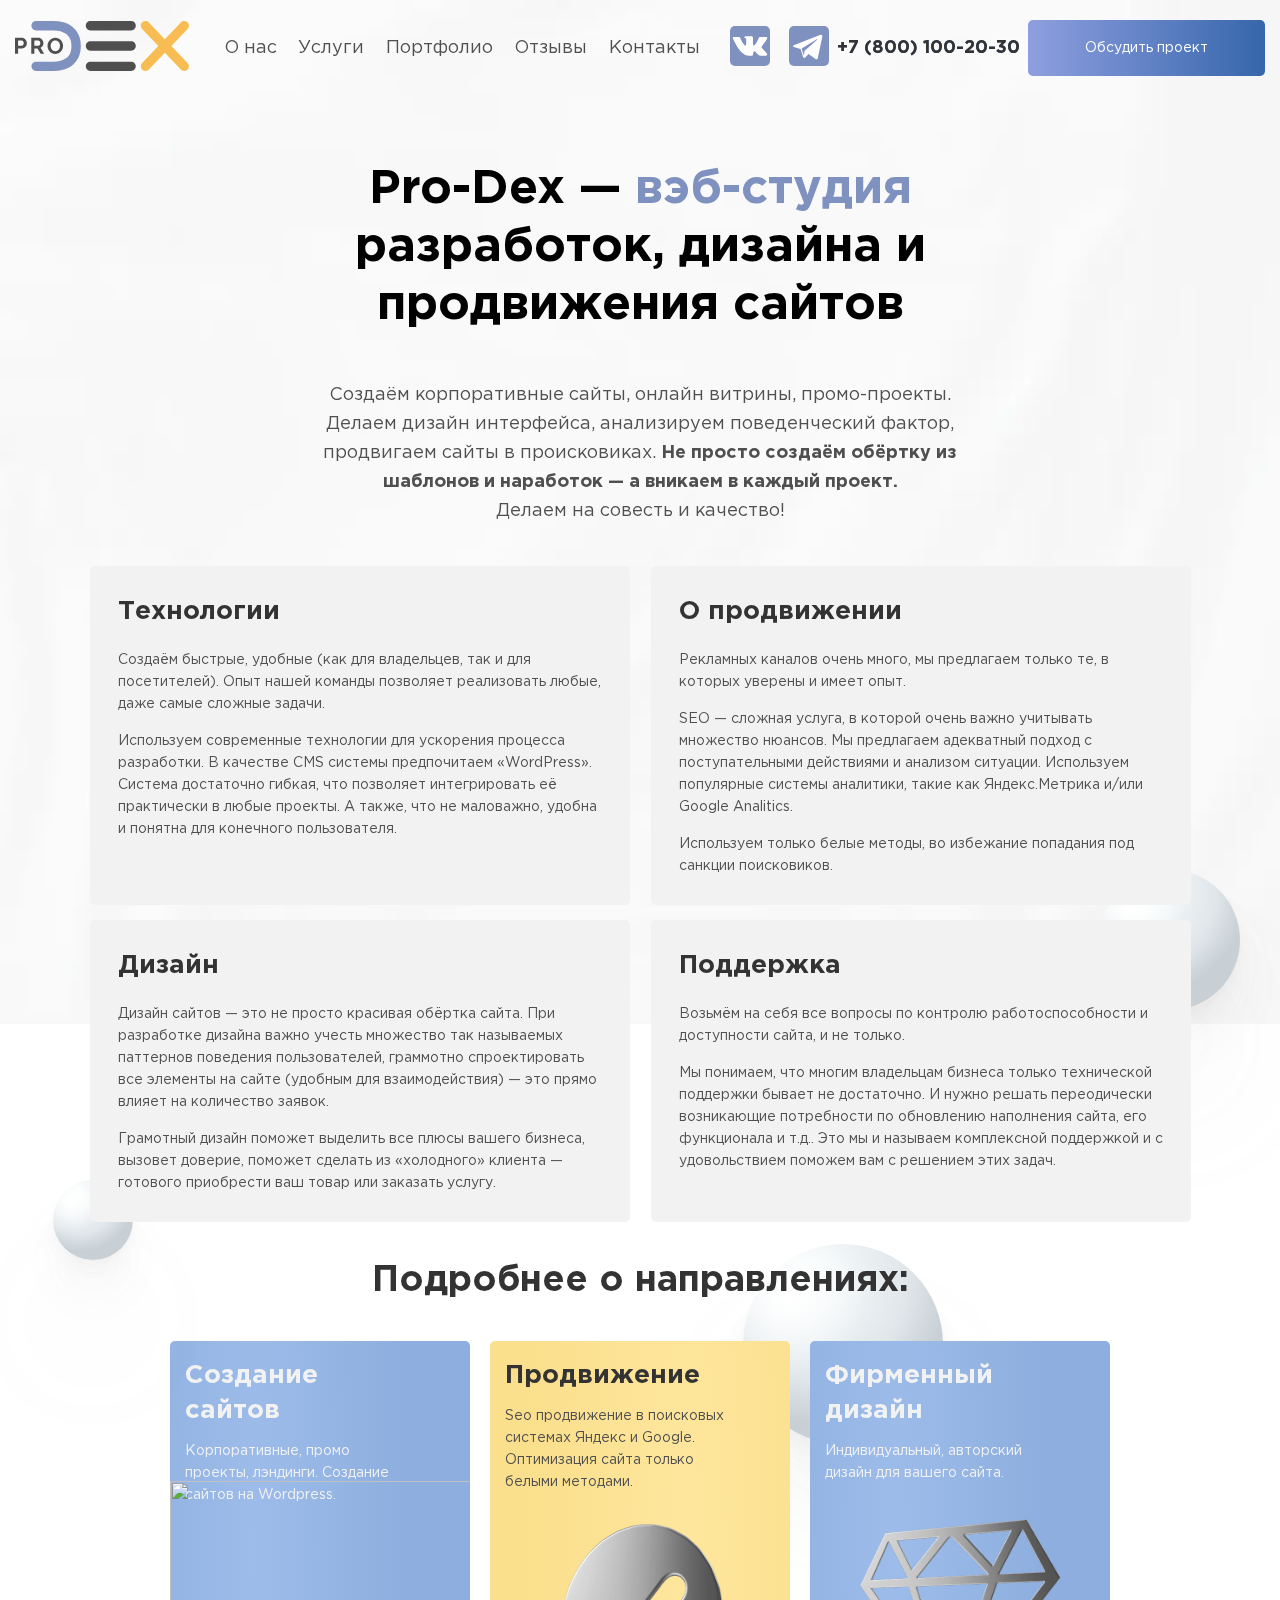
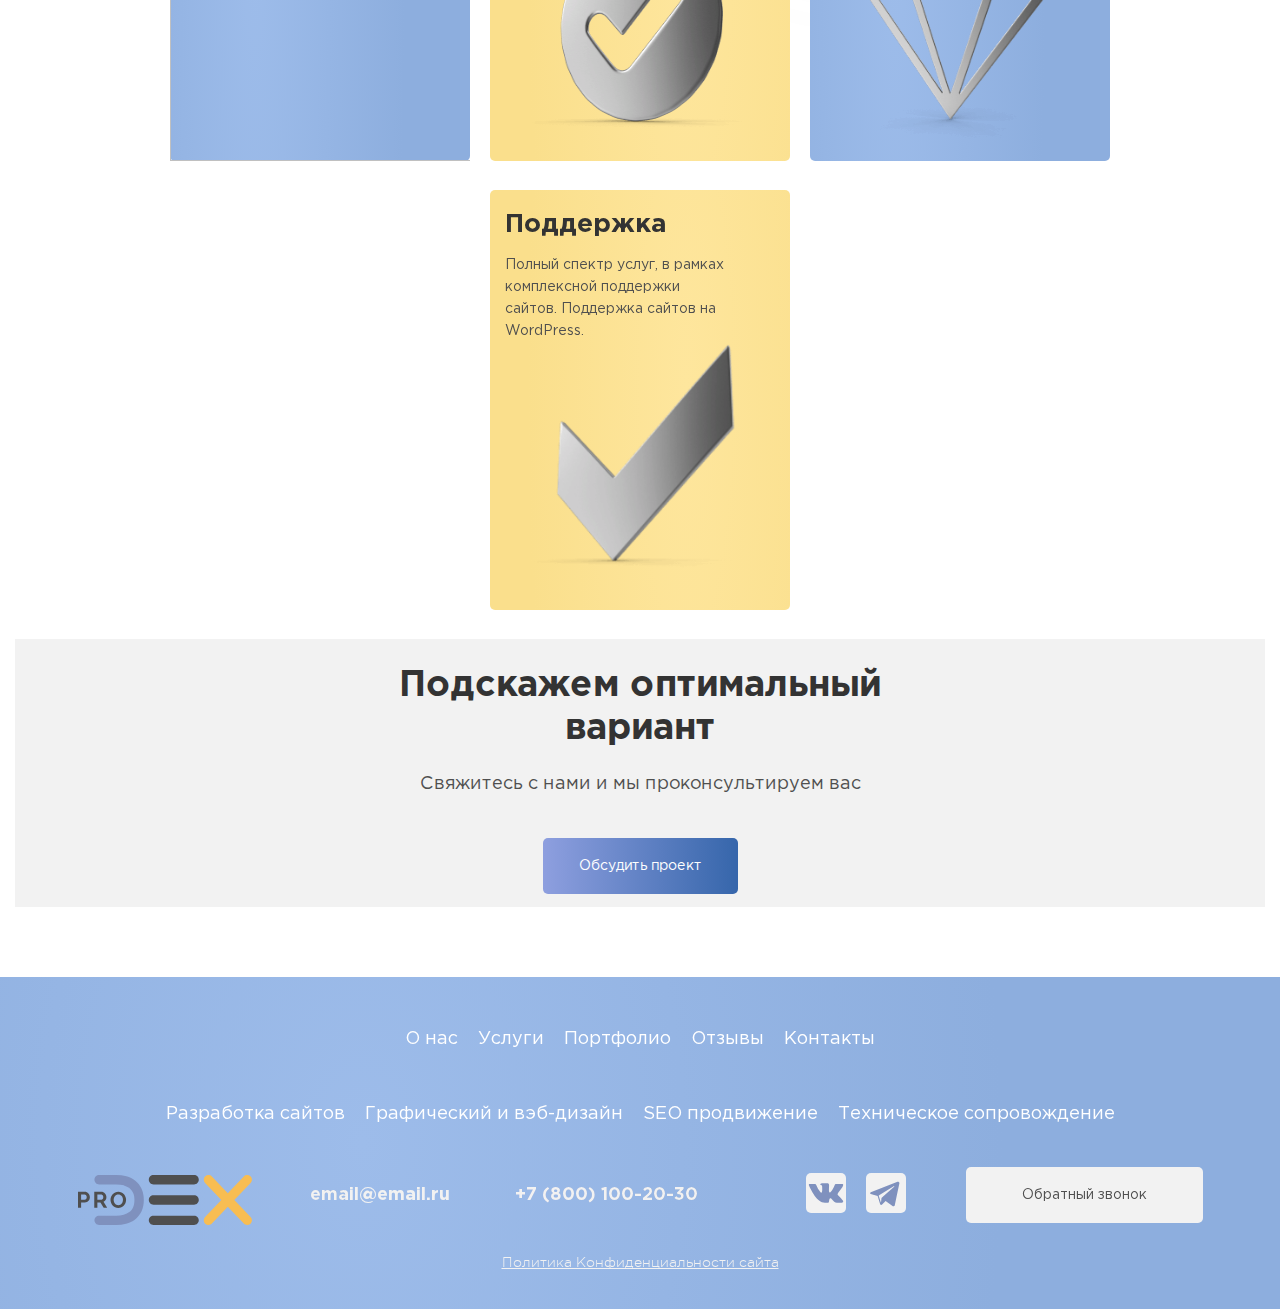
==== commit 74cdfffd: "Finished footer corrections with social icons" ====
--- a/about.html
+++ b/about.html
@@ -34,8 +34,8 @@
                 <li><a class="nav__link" href="contacts.html">Контакты</a></li>
               </ul>
               <ul class="social-list">
-                <li> <a href="https://vk.com/prodex.studio"><img src="./wp-content/themes/twentytwenty-child/img/icons/vk.svg" width="45" height="45" alt="Ссылка на группу в ВКонтакте"></a></li>
-                <li> <a href="https://t.me/PavlovKirill"><img src="./wp-content/themes/twentytwenty-child/img/icons/telegram.svg" width="45" height="45" alt="Ссылка на канал в Телеграме"></a></li>
+                <li> <a href="https://vk.com/prodex.studio" target="_blank"><img src="./wp-content/themes/twentytwenty-child/img/icons/vk.svg" width="45" height="45" alt="Ссылка на группу в ВКонтакте"></a></li>
+                <li> <a href="https://t.me/PavlovKirill" target="_blank"><img src="./wp-content/themes/twentytwenty-child/img/icons/telegram.svg" width="45" height="45" alt="Ссылка на канал в Телеграме"></a></li>
               </ul>
               <div class="ball ball--tenth"></div>
               <div class="ball ball--eleventh"></div>
@@ -149,6 +149,10 @@
             <div class="logo logo--desktop logo--desktop-footer"><a class="logo__link" href="index.html"><img src="./wp-content/themes/twentytwenty-child/img/icons/logo.svg" width="174" height="50" alt="Логотип компании DEX Development"></a></div>
             <div class="contacts__item"> <a class="email__link email__link--footer" href="mailto:email@email.ru">email@email.ru</a></div>
             <div class="phone phone--footer"><a class="phone__link phone__link--footer" href="tel:+78001002030">+7 (800) 100-20-30</a></div>
+            <ul class="social-list social-list--footer">
+              <li> <a href="https://vk.com/prodex.studio" target="_blank"><img src="./wp-content/themes/twentytwenty-child/img/icons/vk-white.svg" width="45" height="45" alt="Ссылка на группу в ВКонтакте"></a></li>
+              <li> <a href="https://t.me/PavlovKirill" target="_blank"><img src="./wp-content/themes/twentytwenty-child/img/icons/telegram-white.svg" width="45" height="45" alt="Ссылка на канал в Телеграме"></a></li>
+            </ul>
             <div class="btn btn--call btn--call-footer">Обратный звонок</div>
           </div>
           <div class="policy"><a class="policy__link" href="#!">Политика Конфиденциальности сайта</a></div>
--- a/wp-content/themes/twentytwenty-child/css/main.min.css
+++ b/wp-content/themes/twentytwenty-child/css/main.min.css
@@ -1,3 +1,3 @@
 body,html{padding:0;overflow-x:hidden;font-family:'Arial','Tahoma',sans-serif;font-weight:400;font-style:normal;text-rendering:optimizelegibility;-webkit-font-smoothing:antialiased;-webkit-text-size-adjust:none;-ms-text-size-adjust:none}html{min-width:32rem;font-size:62.5%}body{font-size:1.6rem}.container-fluid{position:relative;width:100%}.container{max-width:147rem;margin:auto;padding:0 1.5rem}.container--no-padding,.container--no-padding--mobile{padding:0}.no-scroll{overflow:hidden}.html-overflow{overflow-y:scroll}*,:after,:before{-webkit-box-sizing:border-box;box-sizing:border-box}img{max-width:100%;height:auto}button,input[type=submit]{cursor:pointer}textarea{resize:vertical}body,h1,h2,h3,h4,h5,h6,html,p,ul{margin:0}table{border-collapse:collapse;border-spacing:0}a{text-decoration:none}ul{padding:0;list-style:none}
 /*! normalize.css v8.0.1 | MIT License | github.com/necolas/normalize.css */
-@-webkit-keyframes modal-open{0%{opacity:0;visibility:hidden}to{opacity:1;visibility:visible}}@keyframes modal-open{0%{opacity:0;visibility:hidden}to{opacity:1;visibility:visible}}@-webkit-keyframes modal-close{0%{opacity:1;visibility:visible}to{opacity:0;visibility:hidden}}@keyframes modal-close{0%{opacity:1;visibility:visible}to{opacity:0;visibility:hidden}}html{line-height:1.15;-webkit-text-size-adjust:100%}.reviews__card-author span,body{margin:0}details,main{display:block}hr{-webkit-box-sizing:content-box;box-sizing:content-box;height:0;overflow:visible}code,kbd,pre,samp{font-family:monospace,monospace;font-size:1em}a{background-color:transparent}abbr[title]{border-bottom:none;-webkit-text-decoration:underline dotted;text-decoration:underline dotted}b,strong{font-weight:bolder}small{font-size:80%}sub,sup{font-size:75%;line-height:0;position:relative;vertical-align:baseline}sub{bottom:-.25em}sup{top:-.5em}img{border-style:none}button,input,optgroup,select,textarea{font-family:inherit;font-size:100%;line-height:1.15;margin:0}button,input{overflow:visible}button,select{text-transform:none}[type=button],[type=reset],[type=submit],button{-webkit-appearance:button}[type=button]::-moz-focus-inner,[type=reset]::-moz-focus-inner,[type=submit]::-moz-focus-inner,button::-moz-focus-inner{border-style:none;padding:0}[type=button]:-moz-focusring,[type=reset]:-moz-focusring,[type=submit]:-moz-focusring,button:-moz-focusring{outline:1px dotted ButtonText}fieldset{padding:0;border:0}legend{color:inherit;display:table;max-width:100%;white-space:normal}progress{vertical-align:baseline}textarea{overflow:auto}[type=checkbox],[type=radio],legend{-webkit-box-sizing:border-box;box-sizing:border-box;padding:0}[type=number]::-webkit-inner-spin-button,[type=number]::-webkit-outer-spin-button{height:auto}[type=search]{-webkit-appearance:textfield;outline-offset:-2px}[type=search]::-webkit-search-decoration{-webkit-appearance:none}::-webkit-file-upload-button{-webkit-appearance:button;font:inherit}summary{display:list-item}[hidden],template{display:none}.main-title,.section__title{font-family:"GothamProBold";font-weight:700;font-style:normal;font-size:2.2rem;line-height:2.8rem}.main-title i{white-space:nowrap}.section__title{font-size:2rem;line-height:2.4rem;color:#333}.section__title--white{color:#f2f2f2}.section__title--blue{color:#7f91be}.main-title i,.section__title i,.section__title--small i{font-style:normal;color:#7f91be}.section__title--small{font-family:"GothamProBold";font-weight:700;font-style:normal;font-size:1.6rem;line-height:2.2rem;color:#4f4f4f}.section__title--small-header-bottom{max-width:23rem;margin-bottom:.9rem}.project__link,.subtitle{font-family:"GothamProRegular";font-weight:400;font-style:normal;font-size:1.2rem;line-height:1.8rem;color:#828282}.page-text,.project__link--large,.subtitle--large{font-family:"GothamProBold";font-weight:700;font-style:normal;font-size:1.8rem;line-height:2.4rem;color:#4f4f4f}.page-text{font-family:"GothamProRegular";font-weight:400;font-size:1.2rem;line-height:2rem}.page-text--white{color:#f2f2f2}.card__title,.page-text--bold{font-family:"GothamProBold";font-weight:700;font-style:normal}.card__title{font-size:1.4rem;line-height:2rem;color:#4f4f4f}.card__text,.decription__item,.project__subtitle,.project__tag{font-family:"GothamProRegular";font-weight:400;font-style:normal;font-size:1.2rem;line-height:2rem;color:#4f4f4f}.project__subtitle--black,.service__title,.team-member__title{font-family:"GothamProBold";font-weight:700;font-style:normal}.service__title,.team-member__title{font-size:1.4rem;line-height:1.7rem;color:#4f4f4f}.service__title{text-align:center}.team-member__text{font-family:"GothamProRegular";font-weight:400;font-style:normal;font-size:1.2rem;line-height:2rem}.card__price,.order-site__step{padding:.5rem 1rem;font-family:"GothamProBold";font-weight:700;font-style:normal;font-size:1.4rem;line-height:2.2rem;border-radius:.5rem;background:#f2f2f2}.order-site__title,.price-cards__title,.work-types__card .card__title{font-family:"GothamProBold";font-weight:700;font-style:normal;font-size:1.4rem;line-height:2.1rem}.order-site__title--white,.price-cards__title--white,.work-types__card .card__title--white{color:#f2f2f2}.order-site__text,.price-cards__text,.work-types__card .card__text{font-family:"GothamProRegular";font-weight:400;font-style:normal;font-size:1.2rem;line-height:1.8rem;color:#4f4f4f}.order-site__text--white,.price-cards__text--white,.work-types__card .card__text--white{color:#f2f2f2}.advantages__text,.reviews__card-author,.reviews__card-text{font-family:"GothamProRegular";font-weight:400;font-style:normal;font-size:1.2rem;line-height:2rem;color:#4f4f4f}.advantages__text--bold,.reviews__card-author--bold,.reviews__card-text--bold{font-family:"GothamProBold";font-weight:700;font-style:normal}.email__link,.email__link:hover,.phone__link,.phone__link:hover{background-image:-webkit-gradient(linear,left top,right top,from(#8e9fdf),to(#3666ab));background-image:linear-gradient(90deg,#8e9fdf 0%,#3666ab 100%);background-clip:text;-webkit-background-clip:text}.email__link,.phone__link{font-family:"GothamProBold";font-weight:700;font-style:normal;font-size:1.6rem;line-height:2.3rem;color:#333}.email__link:hover,.phone__link:hover{text-fill-color:transparent;-webkit-text-fill-color:transparent}.email__link:active,.phone__link:active{background-image:radial-gradient(50% 284.34% at 28.33% 50%,#3561a4 0%,#3561a4 100%)}.email__link--footer,.phone__link--footer{color:#f2f2f2}.policy__link{font-family:"GothamProLight";font-weight:300;font-style:normal;font-size:1.4rem;line-height:1.3rem;color:#f2f2f2;-webkit-transition:all .3s ease-out;transition:all .3s ease-out}.email__link:active,.phone__link:active,.policy__link:active,.policy__link:hover{background-clip:text;text-fill-color:transparent;-webkit-background-clip:text;-webkit-text-fill-color:transparent}.policy__link:hover{background-image:-webkit-gradient(linear,left top,right top,from(#8e9fdf),to(#3666ab));background-image:linear-gradient(90deg,#8e9fdf 0%,#3666ab 100%)}.policy__link:active{background-image:radial-gradient(50% 284.34% at 28.33% 50%,#3561a4 0%,#3561a4 100%)}.table-head__title,.table__text{font-family:"RalewayBold";font-weight:700;font-style:normal;font-size:1.4rem;line-height:1.7rem;color:#4f4f4f}.table__text{font-family:"RalewayRegular";font-weight:400;font-size:1.2rem;color:#333}.table__text--bold{font-family:"RalewayBold";font-weight:700;font-style:normal}.budget-list__price,.budget-list__source,.quiz-message,.quiz__form-email,.quiz__form-name,.quiz__form-phone{font-family:"GothamProRegular";font-weight:400;font-style:normal;font-size:1.4rem;line-height:2.5rem;letter-spacing:.05em;text-transform:uppercase;color:#828282}.budget-list__price,.budget-list__source{font-family:"RalewayBold";font-weight:700;font-size:1rem;line-height:2.1rem;-webkit-font-feature-settings:'pnum' on,'lnum' on;font-feature-settings:'pnum' on,'lnum' on;color:#4f4f4f}.form__policy-text .form__policy-link{color:#727272;text-decoration:underline;-webkit-text-decoration-skip-ink:none;text-decoration-skip-ink:none}.form__input-message{font-family:"GothamProRegular";font-weight:400;font-style:normal;font-size:1.4rem;line-height:2rem;letter-spacing:.05em;color:#828282}.form__input-message,.form__input-message:hover{border:.1rem solid #e0e0e0}.form__input-message:focus{border:.1rem solid #4f4f4f;color:#4f4f4f}input:not([type=checkbox]),input:not([type=file]){font-family:"GothamProRegular";font-weight:400;font-style:normal;font-size:1.4rem;line-height:2rem;letter-spacing:.05em;border:.1rem solid #e0e0e0;color:#828282}input:not([type=submit]){text-transform:uppercase}input:hover{border:.1rem solid #e0e0e0}input:focus{border:.1rem solid #4f4f4f;color:#4f4f4f}input[type=submit]{color:#fff}input[type=checkbox]{background:#bdbdbd}input[type=checkbox]:checked{background:radial-gradient(50% 284.34% at 28.33% 50%,#9dbcea 0%,#8daede 100%)}input[type=checkbox]:hover{background:#bdbdbd}.nav__link,label{font-family:"GothamProRegular";font-weight:400;font-style:normal}label{font-size:1rem;line-height:1.8rem;color:#828282}.nav__link,.nav__link--footer{font-size:1.6rem;-webkit-transition:all .3s ease-out;transition:all .3s ease-out}.nav__link{line-height:1.5rem;color:#4f4f4f}.nav__link:hover{text-shadow:0 0 .09rem #4f4f4f,0 0 .09rem #4f4f4f,0 0 .09rem #4f4f4f}.nav__link--footer{line-height:1.8rem;color:#fff}.nav__link--footer:hover{text-shadow:0 0 .09rem #fff,0 0 .09rem #fff,0 0 .09rem #fff}.about-cards .about__card .card__title,.directions-cards .directions__card .card__title,.reviews__card-title,.studio-services__item-title,.webdevelopment__title{font-family:"GothamProBold";font-weight:700;font-style:normal;font-size:2rem;line-height:2.9rem;color:#333}.about-cards .about__card .card__title--white,.directions-cards .directions__card .card__text--white,.directions-cards .directions__card .card__title--white,.reviews__card-title--white,.studio-services__item-title--white,.webdevelopment__title--white{color:#f2f2f2}.reviews__card-link,.studio-services__item,.webdevelopment__item{font-family:"GothamProRegular";font-weight:400;font-style:normal;font-size:1.2rem;line-height:2rem;color:#4f4f4f}.reviews__card-link{font-family:"GothamProBold";font-weight:700;font-size:1.4rem;line-height:1.8rem}.btn,.radio-wrap label{font-style:normal;font-size:1.2rem;border-radius:.5rem;cursor:pointer}.radio-wrap label{letter-spacing:.05em;text-transform:uppercase;-webkit-font-feature-settings:'pnum' on,'lnum' on;font-feature-settings:'pnum' on,'lnum' on;width:31rem;height:7.5rem;display:-webkit-box;display:-ms-flexbox;display:flex;-webkit-box-pack:center;-ms-flex-pack:center;justify-content:center;-webkit-box-align:center;-ms-flex-align:center;align-items:center;background:#fff;-webkit-user-select:none;-moz-user-select:none;-ms-user-select:none;user-select:none;-webkit-transition:all .5s ease-out;font-family:"RalewayBold";font-weight:700;line-height:2.3rem;color:#4f4f4f;transition:all .5s ease-out}@font-face{font-family:'GothamProLight';src:url(./../fonts/GothamProLight.woff2) format("woff2");font-weight:300;font-style:normal}@font-face{font-family:'GothamProRegular';src:url(./../fonts/GothamProRegular.woff2) format("woff2");font-weight:400;font-style:normal}@font-face{font-family:'GothamProBold';src:url(./../fonts/GothamProBold.woff2) format("woff2");font-weight:700;font-style:normal}@font-face{font-family:'RalewayBold';src:url(./../fonts/Raleway-Bold.woff2) format("woff2");font-weight:700;font-style:normal}@font-face{font-family:'RalewayRegular';src:url(./../fonts/Raleway-Regular.woff2) format("woff2");font-weight:400;font-style:normal}.btn{position:relative;z-index:1;padding:1.4rem 2.9rem;text-align:center;font-family:"GothamProRegular";font-weight:400;line-height:1.8rem;color:#fff;background:-webkit-gradient(linear,left top,right top,from(#8e9fdf),to(#3666ab));background:linear-gradient(90deg,#8e9fdf 0%,#3666ab 100%);border:0;outline:0;overflow:hidden;-webkit-transition:color .5s,background-color .2s,-webkit-transform .2s;transition:color .5s,transform .2s,background-color .2s;transition:color .5s,transform .2s,background-color .2s,-webkit-transform .2s}.btn:active{-webkit-box-shadow:0 10rem 8rem rgba(46,87,181,.07),0 4.17776rem 3.34221rem rgba(46,87,181,.0503198),0 2.23363rem 1.7869rem rgba(46,87,181,.0417275),0 1.25216rem 1.00172rem rgba(46,87,181,.035),0 .66501rem .53201rem rgba(46,87,181,.0282725),0 .27673rem .22138rem rgba(46,87,181,.0196802);box-shadow:0 10rem 8rem rgba(46,87,181,.07),0 4.17776rem 3.34221rem rgba(46,87,181,.0503198),0 2.23363rem 1.7869rem rgba(46,87,181,.0417275),0 1.25216rem 1.00172rem rgba(46,87,181,.035),0 .66501rem .53201rem rgba(46,87,181,.0282725),0 .27673rem .22138rem rgba(46,87,181,.0196802);background:#e5a42b}.btn::after,.btn::before{position:absolute;content:"";top:0;left:0;width:110%;border-radius:.3rem}.btn::before{height:100%;-webkit-transition:opacity .3s;transition:opacity .3s}.btn::after{z-index:-1;-webkit-transform:translate(-.5rem,-7rem) scale(.1);transform:translate(-.5rem,-7rem) scale(.1);height:20rem;background:linear-gradient(269.13deg,#e4a228 1.1%,#f8bd52 95.45%);border-radius:50%;opacity:0;-webkit-transition:opacity .3s,background .3s,-webkit-transform .3s;transition:transform .3s,opacity .3s,background .3s;transition:transform .3s,opacity .3s,background .3s,-webkit-transform .3s}.btn:hover::before{opacity:0}.btn:hover::after{-webkit-transform-origin:10rem 10rem;transform-origin:10rem 10rem;-webkit-transform:scale(1) translate(-.5rem,-7rem);transform:scale(1) translate(-.5rem,-7rem);opacity:1}.btn--call{width:calc(100%/12*8);max-width:23.7rem;margin-bottom:2rem}.btn--call-footer{color:#4f4f4f;background:#f2f2f2}.btn--call-footer:hover{color:#fff;background:-webkit-gradient(linear,left top,right top,from(#8e9fdf),to(#3666ab));background:linear-gradient(90deg,#8e9fdf 0%,#3666ab 100%)}.btn--brief{-webkit-transform:translateY(1.3rem);transform:translateY(1.3rem)}.btn--brief-contact{margin-bottom:1rem;-webkit-transform:translateY(0);transform:translateY(0)}.btn--table{display:block;width:15.3rem}.btn--table:last-child{margin-left:1.1rem}.btn--white{color:#4f4f4f;background:#fff}.btn--white:hover{color:#fff;background:-webkit-gradient(linear,left top,right top,from(#8e9fdf),to(#3666ab));background:linear-gradient(90deg,#8e9fdf 0%,#3666ab 100%)}.btn--services{width:90%;max-width:23.4rem;margin:2rem auto 0;display:inline-block}input[type=checkbox],input[type=file]{position:absolute;z-index:-1;height:0;visibility:hidden;display:none;opacity:0}input:not([type=checkbox]),input:not([type=file]),textarea{width:100%;max-width:31rem;padding:1.5rem 1rem;text-align:center}textarea{text-align:left}input[type=submit]{padding:1.6rem 4.2rem}input[type=checkbox]{margin-top:.3rem}input+label{position:relative;cursor:pointer}input[type=checkbox]+label::before{position:absolute;content:"";top:50%!important;left:0;-webkit-transform:translateY(-50%)!important;transform:translateY(-50%)!important;width:1.5rem;height:1.5rem;border:0;background:radial-gradient(50% 284.34% at 28.33% 50%,#9dbcea 0%,#8daede 100%);border-radius:.2rem}input:checked{border:0}input:checked+label::after{position:absolute;content:"";z-index:2;top:1.2rem;left:.6rem;width:.4rem;height:1rem;border:solid #f2f2f2;border-width:0 .1rem .1rem 0;-webkit-transform:rotate(45deg);transform:rotate(45deg)}.header{position:relative;width:100%;overflow:hidden}.header,.header--open{-webkit-transition:all .5s ease-out;transition:all .5s ease-out}.header--open::after{position:absolute;z-index:125;content:"";top:0;left:0;display:block;width:100%;height:7rem;background:#f8f8f8}.header--main{padding-top:8rem}.main-title{max-width:29rem;text-align:center;margin:0 auto 4.8rem}.header__content{display:-webkit-box;display:-ms-flexbox;display:flex;-webkit-box-orient:vertical;-webkit-box-direction:normal;-ms-flex-direction:column;flex-direction:column;-webkit-box-align:center;-ms-flex-align:center;align-items:center;padding-top:8.5rem}.header__content--text-block{padding-top:0}.page-text--header{max-width:25.2rem;text-align:center}.page-text--header-promotion,.page-text--header-webdesign,.page-text--header-webdevelopment{margin-bottom:3.9rem}.main-title--inner-page{max-width:28rem;margin-bottom:1.5rem;padding:0!important}.section__title--text-block{max-width:55rem;margin-bottom:2rem;text-align:center}.page-text--text-block-long{margin-bottom:3.6rem}.page-text--text-block{margin-bottom:3rem;text-align:center}.header--about,.header--reviews,.header--services{margin-bottom:4rem}.header--contacts,.header--portfolio{padding-bottom:4rem}.header--webdesign,.header--webdevelopment{height:52.5rem}.header--promotion{height:54rem}.design{position:relative;background:radial-gradient(52.83% 206.26% at 65.38% 47.17%,#fee69d 0%,#fadf8c 100%)}.design,.design__right{width:100%}.design__left{padding:4rem 0 0 1.5rem}.section__title--design{margin-bottom:1rem}.section__title--black-market,.section__title--contractors,.section__title--team-work,.section__title--weapon{margin-bottom:1.5rem}.design__text{width:28rem}.content__text:not(:last-child),.design__text:not(:last-child){margin-bottom:2rem}.content{background:radial-gradient(50% 284.34% at 28.33% 50%,#9dbcea 0%,#8daede 100%)}.content,.content__left,.content__right{width:100%}.content__right{-webkit-box-ordinal-group:0;-ms-flex-order:-1;order:-1;margin-bottom:.6rem;padding:4rem 0 0 1.5rem}.section__title--content{margin-bottom:1rem}.content__text{width:28rem}.work-scheme{position:relative;width:100%;padding:4rem 0 5.6rem;background:#f8f8f8}.no-webp .work-scheme::after,.webp .work-scheme::after{position:absolute;content:"";top:-24.4rem;right:0;width:73rem;height:74.4rem}.work-scheme__inner{display:-webkit-box;display:-ms-flexbox;display:flex;-webkit-box-pack:center;-ms-flex-pack:center;justify-content:center}.work-scheme__content{width:100%;margin:0 1.5rem 2rem;text-align:center}.section__title--work-scheme{margin-bottom:1rem}.work-scheme__text{width:28.8rem;margin:0 auto;line-height:2.2rem}.services{width:100%;padding:4rem 0 4.2rem;background:radial-gradient(50% 284.34% at 28.33% 50%,#9dbcea 0%,#8daede 100%)}.services,.services__inner{position:relative}.section__title--services{margin-bottom:1.9rem;text-align:center;color:#f2f2f2}.services-list{width:100%;display:-webkit-box;display:-ms-flexbox;display:flex;-ms-flex-wrap:wrap;flex-wrap:wrap;-webkit-box-orient:vertical;-webkit-box-direction:normal;-ms-flex-direction:column;flex-direction:column;max-width:68.6rem;margin:0 auto}.services__item{width:95%;margin:0 auto 1.6rem;background:#f2f2f2;border-radius:1rem;-webkit-transition:all .5s ease-out;transition:all .5s ease-out}.services__item:hover{background:radial-gradient(52.83% 206.26% at 65.38% 47.17%,#fee69d 0%,#fadf8c 100%)}.price__bottom,.price__top,.services__item .services__link{display:-webkit-box;display:-ms-flexbox;display:flex;-webkit-box-align:center;-ms-flex-align:center;align-items:center}.services__item .services__link{-webkit-box-pack:center;-ms-flex-pack:center;justify-content:center;height:100%;width:100%;padding:2rem}.price{width:100%;overflow:hidden;padding:3rem 0;background:#f8f8f8}.price__bottom,.price__top{-webkit-box-orient:vertical;-webkit-box-direction:normal;-ms-flex-direction:column;flex-direction:column}.price__bottom--services{max-width:136rem;margin:0 auto 10.2rem}.price__bottom--seo{margin:0 auto 4rem}.price__top{margin-bottom:3rem}.price__bottom{position:relative;text-align:center;padding:2.4rem 2rem 2.2rem;background:#f2f2f2}.section__title--price{margin-bottom:3rem;text-align:center}.section__title--price-bottom{max-width:25rem;margin-bottom:.7rem;font-size:1.6rem;line-height:2.2rem}.price__text{max-width:25rem;margin-bottom:2.6rem}.about{width:100%;padding:4rem 0 2.4rem;background:radial-gradient(50% 284.34% at 28.33% 50%,#9dbcea 0%,#8daede 100%)}.about__inner{display:-webkit-box;display:-ms-flexbox;display:flex;-webkit-box-orient:vertical;-webkit-box-direction:normal;-ms-flex-direction:column;flex-direction:column}.about__content{width:100%;margin:0 auto 1.5rem}.about__text,.section__title--about{text-align:center}.section__title--about{margin-bottom:.8rem}.about__text{width:29rem;margin:0 auto}.footer{padding:3rem 0;background:radial-gradient(50% 284.34% at 28.33% 50%,#9dbcea 0%,#8daede 100%)}.footer__inner{display:-webkit-box;display:-ms-flexbox;display:flex;-webkit-box-align:center;-ms-flex-align:center;align-items:center;-webkit-box-orient:vertical;-webkit-box-direction:normal;-ms-flex-direction:column;flex-direction:column}.work-stages,.work-types{padding:4rem 0 5.6rem;background:radial-gradient(50% 284.34% at 28.33% 50%,#9dbcea 0%,#8daede 100%)}.work-stages__content,.work-types__content{display:-webkit-box;display:-ms-flexbox;display:flex;-webkit-box-orient:vertical;-webkit-box-direction:normal;-ms-flex-direction:column;flex-direction:column;-webkit-box-align:center;-ms-flex-align:center;align-items:center;text-align:center}.work-stages .page-text--work-stages,.work-types .page-text--work-stages{max-width:81.2rem;margin-bottom:3rem}.section__title--work-stages{margin-bottom:1.5rem}.tariff{padding:4rem 0 2rem;background:#f8f8f8}.tariff .work-stages__inner{width:100%;max-width:99.4rem;margin:0 auto;display:-webkit-box;display:-ms-flexbox;display:flex;-webkit-box-orient:vertical;-webkit-box-direction:normal;-ms-flex-direction:column;flex-direction:column;-webkit-box-align:center;-ms-flex-align:center;align-items:center}.tariff .work-stages__inner--work-types{position:relative}.radio-wrap input[type=radio],.radio-wrap label::after,.tariff .work-stages__inner--work-types::before{display:none}.section__title--tariff{margin-bottom:3rem;text-align:center}.tariff__table-wrap{position:relative;width:100%;max-width:125rem;overflow-x:scroll}.tariff__table-wrap::-webkit-scrollbar{width:100%}.tariff__table-wrap::-webkit-scrollbar-track{height:1.5rem;border-radius:10rem;background:#e0e0e0}.tariff__table-wrap::-webkit-scrollbar-thumb{height:1.5rem;border-radius:10rem;background:-webkit-gradient(linear,left top,right top,from(#8e9fdf),to(#3666ab));background:linear-gradient(90deg,#8e9fdf 0%,#3666ab 100%)}.tariff__table-wrap--seo,.tariff__table-wrap--work-types{margin-bottom:4rem}.site-order{padding:2rem 0;background:#f8f8f8}.site-order__inner{display:-webkit-box;display:-ms-flexbox;display:flex;-webkit-box-orient:vertical;-webkit-box-direction:normal;-ms-flex-direction:column;flex-direction:column;-webkit-box-align:center;-ms-flex-align:center;align-items:center}.section__title--site-order{margin-bottom:3rem}.quiz{padding:2rem 0 2.5rem;background:#f8f8f8}.quiz__top{display:-webkit-box;display:-ms-flexbox;display:flex;-webkit-box-orient:vertical;-webkit-box-direction:normal;-ms-flex-direction:column;flex-direction:column;-webkit-box-align:center;-ms-flex-align:center;align-items:center}.quiz__center{max-width:144rem;width:100%;padding:5rem 1.5rem;border-radius:.5rem;background:url(../img/icons/sphere-1.svg) calc(100% + 8rem) -2rem/20rem 20rem no-repeat,url(../img/icons/sphere-1.svg) calc(100% + 9.5rem) 122%/30.4rem 30.4rem no-repeat,url(../img/icons/sphere-1.svg) -4rem 106%/11rem 11rem no-repeat,#f2f2f2}.section__title--quiz{margin:1rem 1.5rem 1.5rem 0;text-align:center}.quiz__top-text,.subtitle--large-quiz{margin-bottom:1.5rem;text-align:center}.quiz-message{min-width:100%;min-height:10rem;padding:1.5rem 2rem;margin-bottom:2rem;border:0;border-radius:.5rem;outline:0}.inputs-wrap,.quiz__budget-list,.quiz__source-list{display:-webkit-box;display:-ms-flexbox;display:flex;-webkit-box-orient:vertical;-webkit-box-direction:normal;-ms-flex-direction:column;flex-direction:column;-webkit-box-align:center;-ms-flex-align:center;align-items:center;margin-bottom:2rem}.inputs-wrap{max-width:45rem;margin:0 auto}.inputs-wrap .budget-list__price,.inputs-wrap .budget-list__source,.quiz__budget-list .budget-list__price,.quiz__budget-list .budget-list__source,.quiz__source-list .budget-list__price,.quiz__source-list .budget-list__source{width:100%;max-width:31rem;padding:2.2rem 4.2rem;margin-bottom:2rem;text-align:center;border-radius:.5rem;background:#f8f8f8;cursor:pointer}.inputs-wrap .quiz__form-email,.inputs-wrap .quiz__form-name,.inputs-wrap .quiz__form-phone,.quiz__budget-list .quiz__form-email,.quiz__budget-list .quiz__form-name,.quiz__budget-list .quiz__form-phone,.quiz__source-list .quiz__form-email,.quiz__source-list .quiz__form-name,.quiz__source-list .quiz__form-phone{width:100%;max-width:42rem;border:.1rem solid #f2f2f2;border-radius:.5rem;background:#fff}.inputs-wrap .quiz__form-name,.inputs-wrap .quiz__form-phone,.quiz__budget-list .quiz__form-name,.quiz__budget-list .quiz__form-phone,.quiz__source-list .quiz__form-name,.quiz__source-list .quiz__form-phone{margin-bottom:1.5rem}.quiz__form-bottom{display:-webkit-box;display:-ms-flexbox;display:flex;-webkit-box-orient:vertical;-webkit-box-direction:normal;-ms-flex-direction:column;flex-direction:column;-webkit-box-align:center;-ms-flex-align:center;align-items:center;margin-bottom:2rem}.quiz__form-bottom--portfolio{-webkit-box-pack:center!important;-ms-flex-pack:center!important;justify-content:center!important}.quiz__form-file__wrap{position:relative;margin-bottom:1rem;text-align:center}.input__file-icon-wrapper{margin-right:2.7rem;display:-webkit-box;display:-ms-flexbox;display:flex;-webkit-box-align:center;-ms-flex-align:center;align-items:center;-webkit-box-pack:center;-ms-flex-pack:center;justify-content:center}.input__file-button-text{line-height:1;margin-top:.1rem}.quiz__form-file-button{width:100%;max-width:31rem;height:6rem;display:-webkit-box;display:-ms-flexbox;display:flex;-webkit-box-align:center;-ms-flex-align:center;align-items:center;-webkit-box-pack:center;-ms-flex-pack:center;justify-content:center;margin:0 auto;border-radius:.5rem;cursor:pointer}.quiz__form-submit{max-width:31rem}.form__policy-text{padding-left:2rem}.form__policy-text .form__policy-link{display:block}.radio-wrap label:hover{background:radial-gradient(52.83% 206.26% at 65.38% 47.17%,#fee69d 0%,#fadf8c 100%);-webkit-transition:all .5s ease-out;transition:all .5s ease-out}.radio-wrap input[type=radio]:checked+label{background:radial-gradient(52.83% 206.26% at 65.38% 47.17%,#fee69d 0%,#fadf8c 100%)}.portfolio-list{margin-bottom:4.5rem;display:-webkit-box;display:-ms-flexbox;display:flex;-webkit-box-orient:vertical;-webkit-box-direction:normal;-ms-flex-direction:column;flex-direction:column;-webkit-box-align:center;-ms-flex-align:center;align-items:center}.portfolio__btn,.portfolio__btn:active{-webkit-transition:background .2s linear;transition:background .2s linear}.portfolio__btn{position:relative;width:100%;display:block;padding:1.4rem 2.9rem;text-align:center;font-family:"GothamProRegular";font-weight:400;font-style:normal;font-size:1.2rem;line-height:1.8rem;color:#fff;background:-webkit-gradient(linear,left top,right top,from(#8e9fdf),to(#3666ab));background:linear-gradient(90deg,#8e9fdf 0%,#3666ab 100%);border:0;outline:0;border-radius:.5rem;overflow:hidden;cursor:pointer}.portfolio__btn:active,.portfolio__btn:hover{-webkit-box-shadow:0 10rem 8rem rgba(46,87,181,.07),0 4.17776rem 3.34221rem rgba(46,87,181,.0503198),0 2.23363rem 1.7869rem rgba(46,87,181,.0417275),0 1.25216rem 1.00172rem rgba(46,87,181,.035),0 .66501rem .53201rem rgba(46,87,181,.0282725),0 .27673rem .22138rem rgba(46,87,181,.0196802);box-shadow:0 10rem 8rem rgba(46,87,181,.07),0 4.17776rem 3.34221rem rgba(46,87,181,.0503198),0 2.23363rem 1.7869rem rgba(46,87,181,.0417275),0 1.25216rem 1.00172rem rgba(46,87,181,.035),0 .66501rem .53201rem rgba(46,87,181,.0282725),0 .27673rem .22138rem rgba(46,87,181,.0196802)}.portfolio__btn:active{background:#e5a42b}.portfolio__btn:hover{background:linear-gradient(269.13deg,#e4a228 1.1%,#f8bd52 95.45%)}.portfolio__btn::after{position:absolute;z-index:10;content:"";top:50%;left:calc(50% - 7.7rem);-webkit-transform:translateY(-50%);transform:translateY(-50%);width:2.4rem;height:2.4rem;background:url(../img/icons/circle-plus.svg)}.about-cards-wrap,.about-cards-wrap--support{max-width:69rem;margin:0 auto}.about-cards-wrap--support .about-cards{padding:0}.about-cards,.about-cards-wrap{position:relative;z-index:10}.about-cards-wrap::after,.about-cards-wrap::before,.directions-cards-wrap--contacts::before,.directions-cards-wrap--reviews::after,.directions-cards-wrap--reviews::before,.directions-cards-wrap::before{display:none}.about-cards{z-index:5;max-width:100%;display:-webkit-box;display:-ms-flexbox;display:flex;-ms-flex-wrap:wrap;flex-wrap:wrap;-webkit-box-pack:center;-ms-flex-pack:center;justify-content:center;margin:0 auto;padding-bottom:2.3rem}.about-cards .about__card{width:100%;max-width:55rem;padding:2.4rem;margin-bottom:2.5rem;background:#f2f2f2;border-radius:.5rem}.about-cards .card__title{margin-bottom:2rem}.about-cards .card__text:not(:last-child){margin-bottom:1.5rem}.section__title--directions{position:relative;z-index:1;margin-bottom:3.8rem;text-align:center}.directions-cards-wrap{position:relative}.directions-cards{position:relative;z-index:1;display:-webkit-box;display:-ms-flexbox;display:flex;-ms-flex-wrap:wrap;flex-wrap:wrap;-webkit-box-pack:center;-ms-flex-pack:center;justify-content:center}.directions-cards .directions__card{position:relative;width:100%;max-width:28rem;min-height:42rem;padding:1.7rem 2rem 1rem 1.45rem;margin:0 0 2.9rem;border-radius:.5rem}.directions-cards .directions__card:nth-child(even){-webkit-transition:all .3s linear;transition:all .3s linear;background:radial-gradient(52.83% 206.26% at 65.38% 47.17%,#fee69d 0%,#fadf8c 100%)}.directions-cards .directions__card:nth-child(even):hover,.directions-cards .directions__card:nth-child(odd){-webkit-transition:all .3s linear;transition:all .3s linear;background:radial-gradient(50% 284.34% at 28.33% 50%,#9dbcea 0%,#8daede 100%)}.directions-cards .directions__card:nth-child(odd):hover{-webkit-transition:all .3s linear;transition:all .3s linear;background:radial-gradient(52.83% 206.26% at 65.38% 47.17%,#fee69d 0%,#fadf8c 100%)}.directions-cards .directions__card .card__title{max-width:17.5rem;margin-bottom:1.2rem}.directions-cards .directions__card .card__text{max-width:20rem;margin-bottom:.9rem}.directions-cards .directions__card .card__img{position:absolute;left:50%;width:100%;height:28rem;-webkit-transform:translate(-50%,0);transform:translate(-50%,0);bottom:0}.directions-cards .directions__card .card__img img{height:28rem}.reviews{margin-bottom:4rem}.reviews-cards{display:-webkit-box;display:-ms-flexbox;display:flex;-webkit-box-orient:vertical;-webkit-box-direction:normal;-ms-flex-direction:column;flex-direction:column;-webkit-box-align:center;-ms-flex-align:center;align-items:center;-ms-flex-wrap:wrap;flex-wrap:wrap}.reviews__card{width:100%;max-width:71rem;text-align:center;padding:.7rem 2.4rem 1rem;background:#f2f2f2;border-radius:.5rem}.reviews__card:not(:last-child){margin-bottom:2rem}.reviews__card-top{display:-webkit-box;display:-ms-flexbox;display:flex;-webkit-box-pack:justify;-ms-flex-pack:justify;justify-content:space-between;-webkit-box-align:center;-ms-flex-align:center;align-items:center;margin-bottom:1.6rem}.reviews__card-title{margin-bottom:.8rem}.reviews__card-logo{width:20rem;height:6rem}.reviews__card-logo img{-o-object-fit:contain;object-fit:contain;width:20rem;height:6rem}video{width:100%;height:100%}.reviews__card-video{position:relative;max-width:62.4rem;max-height:25.4rem;margin-bottom:1.5rem;cursor:pointer}.video-play{position:absolute;top:50%;left:50%;-webkit-transform:translate(-50%,-50%);transform:translate(-50%,-50%);width:5rem;height:5rem;background:url(../img/icons/play.svg) center/contain,no-repeat}.reviews__card-text{margin-bottom:1rem;text-align:left}.reviews__card-author{margin:0 1.3rem 1.5rem 0;text-align:right}.reviews__card-link{position:relative;-webkit-transform:translateX(-1.7rem);transform:translateX(-1.7rem);display:inline-block;text-align:center;padding:1rem}.reviews__card-link::after{position:absolute;content:"";top:50%;right:-2.8rem;-webkit-transform:translate(-50%,-50%);transform:translate(-50%,-50%);display:block;width:2.1rem;height:2.1rem;background:url(../img/icons/arrow-right.svg);-webkit-transition:all .3s linear;transition:all .3s linear}.reviews__card-link:hover::after{right:-4rem}.section__title--reviews{position:relative;z-index:2;margin-bottom:2.1rem;text-align:center}.page-text--reviews{position:relative;z-index:2;max-width:53rem;margin:0 auto 3rem;text-align:center}.contact-form{margin-bottom:4rem}.contact-form__inner{display:-webkit-box;display:-ms-flexbox;display:flex;-ms-flex-wrap:wrap;flex-wrap:wrap;-webkit-box-pack:center;-ms-flex-pack:center;justify-content:center}.contact-form__inner .contacts{width:100%;max-width:44.6rem;display:-webkit-box;display:-ms-flexbox;display:flex;-webkit-box-orient:vertical;-webkit-box-direction:normal;-ms-flex-direction:column;flex-direction:column;-webkit-box-align:center;-ms-flex-align:center;align-items:center}.contact-form__inner .contacts .section__title--contact-form{margin-bottom:1rem;text-align:center}.contact-form__inner .contacts .page-text--contact-form{max-width:25rem;margin:0 auto 2.6rem;text-align:center}.contact-form__inner .contacts .contacts-list{padding-left:4.5rem;margin-bottom:2.5rem;max-width:22rem}.contact-form__inner .contacts .contacts__item{position:relative}.contact-form__inner .contacts .contacts__item::after,.contact-form__inner .contacts .contacts__item::before{position:absolute;content:"";top:50%;-webkit-transform:translateY(-50%);transform:translateY(-50%)}.contact-form__inner .contacts .contacts__item::before{left:-4.5rem;width:3.5rem;height:3.5rem;background:#7f91be;border-radius:.5rem}.contact-form__inner .contacts .contacts__item:not(:last-child){margin-bottom:3rem}.contact-form__inner .contacts .contacts__item:nth-child(1)::after,.contact-form__inner .contacts .contacts__item:nth-child(2)::after{left:-3.7rem;width:2rem;height:2rem}.contact-form__inner .contacts .contacts__item:nth-child(1)::after{background:url(../img/icons/phone.svg) center/cover,no-repeat}.contact-form__inner .contacts .contacts__item:nth-child(2)::after{background:url(../img/icons/mail.svg) center/cover,no-repeat}.contact-form__inner .form-contact{width:100%;max-width:95.5rem;margin:0 auto;padding:2rem 1.5rem 2.4rem;background:url(../img/icons/sphere-3.svg),url(../img/icons/sphere-1.svg),#f2f2f2;background-position:100% 42rem,-20.9rem 228%;background-size:55.9rem 55.9rem,400px 400px,cover;background-repeat:no-repeat,no-repeat,repeat;border-radius:.5rem}.contact-form__inner .form-contact .form-contact__message,.contact-form__inner .form-contact .section__title--form-contact{margin-bottom:2rem}.contact-form__inner .form-contact .subtitle--large-contact-form{margin-bottom:1.5rem}.contact-form__inner .form-contact .quiz__form-email--form-contact,.contact-form__inner .form-contact .quiz__form-name--form-contact,.contact-form__inner .form-contact .quiz__form-phone--form-contact{width:100%}.contact-form__inner .form-contact .inputs-wrap--form-contact{margin-bottom:2rem;max-width:90rem;-webkit-box-pack:center;-ms-flex-pack:center;justify-content:center}.contact-form__inner .form-contact .inputs-wrap--form-contact input:not(:last-of-type){margin-right:.5rem}.studio-services .webdevelopment__wrap{position:relative;z-index:10}.price--standarts::before,.studio-services .studio-services-list::after,.studio-services .webdevelopment__wrap::before{display:none}.studio-services .webdevelopment__wrap .webdevelopment{width:100%;display:-webkit-box;display:-ms-flexbox;display:flex;-webkit-box-orient:vertical;-webkit-box-direction:normal;-ms-flex-direction:column;flex-direction:column;padding:2rem 1.5rem;margin:0 auto 2rem;background:radial-gradient(52.83% 206.26% at 65.38% 47.17%,#fee69d 0%,#fadf8c 100%);border-radius:.5rem}.studio-services .webdevelopment__wrap .services__item-title,.studio-services .webdevelopment__wrap .webdevelopment__title{margin-bottom:1.2rem}.studio-services .webdevelopment__wrap .webdevelopment-list{display:-webkit-box;display:-ms-flexbox;display:flex;-ms-flex-wrap:wrap;flex-wrap:wrap;-webkit-box-orient:vertical;-webkit-box-direction:normal;-ms-flex-direction:column;flex-direction:column}.studio-services .webdevelopment__wrap .webdevelopment__item{width:100%}.studio-services .webdevelopment__wrap .webdevelopment__item:not(:last-child){margin-bottom:1rem}.studio-services .studio-services-list,.studio-services .studio-services__item{display:-webkit-box;display:-ms-flexbox;display:flex;-webkit-box-direction:normal}.studio-services .studio-services-list{position:relative;z-index:10;-ms-flex-wrap:wrap;flex-wrap:wrap;margin-bottom:2rem;-webkit-box-orient:horizontal;-ms-flex-direction:row;flex-direction:row;-webkit-box-pack:center;-ms-flex-pack:center;justify-content:center}.studio-services .studio-services__item{width:100%;max-width:29rem;-webkit-box-orient:vertical;-ms-flex-direction:column;flex-direction:column;-webkit-box-align:start;-ms-flex-align:start;align-items:flex-start;-webkit-box-pack:start;-ms-flex-pack:start;justify-content:flex-start;padding:2rem 1.5rem;background:#f2f2f2;border-radius:.5rem}.studio-services .studio-services__item:not(:last-child){margin-bottom:1.9rem}.studio-services .studio-services__item-title{margin-bottom:1.2rem}.design--contractors .section__title--contractors,.design--webdesign .section__title--design{max-width:30.5rem}.content--team-work,.design--contractors,.text-block--long{margin-bottom:4rem}.content--black-market .section__title--black-market{max-width:21.4rem}.design--weapon .section__title--weapon{max-width:30.5rem}.design--weapon .design__inner{position:relative;min-height:55rem;background:url(../img/laptop-gear-sm@1x.png);background-position:calc(50% - 0rem) calc(100% + 8rem);background-size:36.5rem 31.1rem;background-repeat:no-repeat}@supports (background:-webkit-image-set(url(../img/laptop-gear-sm@1x.webp) 1x)){.design--weapon .design__inner{background:url(../img/laptop-gear-sm@1x.webp);background-position:calc(50% - 0rem) calc(100% + 8rem);background-size:36.5rem 31.1rem;background-repeat:no-repeat}}.content--team-work .section__title--team-work{max-width:23.5rem}.section__title--advantages{text-align:center;margin-bottom:2rem}.tariff--table-price{padding-top:0!important}.work-types--standarts{margin-bottom:4rem}.price--standarts{position:relative;max-width:136rem;margin:0 auto;padding-bottom:6rem}.price__bottom--margin{margin-bottom:7rem}.header-top,.header-top--open{-webkit-transition:-webkit-transform .5s ease-out;transition:transform .5s ease-out;transition:transform .5s ease-out,-webkit-transform .5s ease-out}.header-top{position:absolute;z-index:120;top:0;bottom:0;left:0;right:0;height:100vh;overflow-x:hidden;overflow-y:auto;padding-top:4rem;background:#f8f8f8;-webkit-transform:translateX(-100%);transform:translateX(-100%)}.header-top--open{-webkit-transform:translateX(0);transform:translateX(0)}.logo--small{margin-top:.3rem}.logo--mobile{position:absolute;z-index:130;top:3.3rem;left:1.5rem;width:10.5rem;height:3rem}.logo--desktop{display:none}.logo--desktop-footer{display:block;width:14rem;height:4rem;margin-bottom:2rem}.logo--footer{margin:0 3.5rem 2rem 6rem}.logo__link{font-family:"GothamProBold";font-weight:700;font-style:normal;font-size:1.4rem;line-height:1.3rem;color:#333}.logo__link--footer{font-size:1.8rem;line-height:1.7rem;color:#f2f2f2}.logo__link--footer::before{background:#f2f2f2;color:#7f91be}.logo--blue,.logo--small{font-family:"GothamProBold";font-weight:700;font-style:normal;font-size:1.4rem;line-height:1.3rem;color:#7f91be}.logo--small{display:block;font-family:"GothamProLight";font-weight:300;font-size:1.2rem;line-height:1.1rem;color:#828282}.logo--small--footer{font-size:1.4rem;line-height:1.3rem;color:#e0e0e0}.nav,.nav-list{display:-webkit-box;display:-ms-flexbox;display:flex;-webkit-box-orient:vertical;-webkit-box-direction:normal;-ms-flex-direction:column;flex-direction:column;-webkit-box-align:center;-ms-flex-align:center;align-items:center}.nav{height:100%}.nav-list{position:relative;width:calc(100%/12*12);margin-bottom:6.8rem;padding-top:9.6rem}.nav-list .nav__link{display:block;padding:1.3rem 1rem}.nav-list .nav__link:not(:last-child){margin-bottom:2.6rem}.social-list{width:calc(100%/12*1);display:-webkit-box;display:-ms-flexbox;display:flex;-webkit-box-pack:justify;-ms-flex-pack:justify;justify-content:space-between}.social-list li a img{width:4rem;height:4rem;border-radius:.5rem}.social-list--contacts{width:20.8rem;-webkit-box-orient:vertical;-webkit-box-direction:normal;-ms-flex-direction:column;flex-direction:column;-ms-flex-item-align:start;align-self:flex-start;margin:0 auto 2rem}.social-list--contacts li a{display:-webkit-box;display:-ms-flexbox;display:flex}.social-list--contacts li:not(:first-of-type){margin-top:1.5rem}.social-list--contacts li,.social-list--contacts li a img{width:3.5rem;height:3.5rem}.social-list--contacts li a img{border-radius:.5rem}.phone{width:calc(100%/12*12);margin:0 1.5rem 1.9rem 0;text-align:center}.phone--footer{margin:0 0 1.3rem}.email__link,.phone__link{-webkit-transition:all .3s ease-out;transition:all .3s ease-out}.email__link{display:inline-block}.email__link--footer{margin-bottom:1.3rem}.ball{position:absolute;z-index:10}.about__left .about__img::after,.about__left .about__img::before,.ball{border-radius:50%;background:radial-gradient(72.29% 72.29% at 21.69% 27.71%,#fff 0%,rgba(255,255,255,0) 54.26%),radial-gradient(71.08% 71.08% at 32.53% 18.07%,#fbffff 0%,#e0e6ea 69.62%,#c8d0d5 100%);-webkit-box-shadow:0 10rem 13rem rgba(172,172,172,.07),0 4.17776rem 5.43109rem rgba(172,172,172,.0503198),0 2.23363rem 2.90372rem rgba(172,172,172,.0417275),0 1.25216rem 1.6278rem rgba(172,172,172,.035),0 .66501rem .86451rem rgba(172,172,172,.0282725),0 .27673rem .35974rem rgba(172,172,172,.0196802);box-shadow:0 10rem 13rem rgba(172,172,172,.07),0 4.17776rem 5.43109rem rgba(172,172,172,.0503198),0 2.23363rem 2.90372rem rgba(172,172,172,.0417275),0 1.25216rem 1.6278rem rgba(172,172,172,.035),0 .66501rem .86451rem rgba(172,172,172,.0282725),0 .27673rem .35974rem rgba(172,172,172,.0196802)}.ball--fourth,.ball--sixth{left:.5rem;top:-2.8rem;width:5rem;height:5rem}.ball--sixth{left:1rem;top:-6.7rem}.ball--seventh{left:1.6rem;bottom:-1.1rem;width:3.5rem;height:3.5rem}.ball--ninth-under{z-index:-1}.ball--tenth{top:10rem;width:13.8rem;height:13.8rem;right:-6.5rem}.ball--eleventh{left:-18rem;bottom:-47rem;width:31.5rem;height:31.5rem}.ball--twelveth{right:-4.6rem;bottom:-41rem;width:13.8rem;height:13.8rem}.ball--fourteenth{left:10.2rem;bottom:5.3rem;width:8.7rem;height:8.7rem}.work-types--ball{position:relative;overflow-x:hidden}.header-center{position:relative}.header-center-inner{display:-webkit-box;display:-ms-flexbox;display:flex;-webkit-box-orient:vertical;-webkit-box-direction:normal;-ms-flex-direction:column;flex-direction:column;-webkit-box-align:center;-ms-flex-align:center;align-items:center;margin-bottom:1.2rem}.header-center__left{width:100%;max-width:68.2rem;margin-bottom:1.6rem}.header-center__right{width:100%;display:-webkit-box;display:-ms-flexbox;display:flex;-webkit-box-pack:center;-ms-flex-pack:center;justify-content:center}.advantages-list{-webkit-box-orient:vertical;-webkit-box-direction:normal;-ms-flex-direction:column;flex-direction:column;width:90%;margin:0 auto}.advantages-list,.advantages-list .advantages__item{display:-webkit-box;display:-ms-flexbox;display:flex;-webkit-box-align:center;-ms-flex-align:center;align-items:center}.advantages-list .advantages__item:not(:last-child){margin-bottom:1.9rem}.advantages-list .advantages__item .item__img{position:relative;width:15rem;height:8.4rem;margin-right:1rem;background:radial-gradient(68.53% 137.22% at 52.86% 31.68%,#3968ac 0%,#8daede 100%);border-radius:1rem}.advantages-list .advantages__item .item__img .clock,.advantages-list .advantages__item .item__img .gear,.advantages-list .advantages__item .item__img .smartphone{position:absolute;left:50%;-webkit-transform:translate(-50%,-50%);transform:translate(-50%,-50%)}.advantages-list .advantages__item .item__img .smartphone{top:26%;width:9.2rem;height:12.6rem}.advantages-list .advantages__item .item__img .gear{top:55%;width:15rem;height:14.5rem}.advantages-list .advantages__item .item__img .clock{top:42%;width:14.5rem;height:14.4rem}.advantages-list .advantages__text{max-width:16.4rem}.no-webp .devices-img::after,.webp .devices-img::after{display:none}.no-webp .devices-img--short::after,.webp .devices-img--short::after{display:none!important}.header-bottom{position:relative;z-index:5;-webkit-transform:translateY(-4rem);transform:translateY(-4rem);display:-webkit-box;display:-ms-flexbox;display:flex;-webkit-box-orient:vertical;-webkit-box-direction:normal;-ms-flex-direction:column;flex-direction:column;-webkit-box-align:center;-ms-flex-align:center;align-items:center;text-align:center;margin:0 auto;padding:4.1rem 3.5rem;width:90%;max-width:70.7rem;background:#f2f2f2;border-radius:1rem}.subtitle--header-bottom{max-width:24.5rem;color:#828282}.price-cards{display:-webkit-box;display:-ms-flexbox;display:flex;-webkit-box-pack:justify;-ms-flex-pack:justify;justify-content:space-between}.order-site-cards,.price-cards{-webkit-box-orient:vertical;-webkit-box-direction:normal;-ms-flex-direction:column;flex-direction:column}.price-cards{margin-bottom:2.3rem}.order-site__card,.price-cards__item{width:27.5rem;display:-webkit-box;display:-ms-flexbox;display:flex;-webkit-box-orient:vertical;-webkit-box-direction:normal;-ms-flex-direction:column;flex-direction:column;-webkit-box-align:center;-ms-flex-align:center;align-items:center;margin-bottom:1.5rem;border-radius:1rem}.price-cards__item{background:radial-gradient(52.83% 206.26% at 65.38% 47.17%,#fee69d 0%,#fadf8c 100%);padding:1.5rem 1.5rem 2.5rem}.order-site__card{padding:1.5rem 1.5rem 2.5rem 1.5rem}.order-site__card,.order-site__card--yellow,.price-cards__item--yellow{background:radial-gradient(52.83% 206.26% at 65.38% 47.17%,#fee69d 0%,#fadf8c 100%)}.order-site__card--blue,.price-cards__item--blue{background:radial-gradient(50% 284.34% at 28.33% 50%,#9dbcea 0%,#8daede 100%)}.card__price,.order-site__step{-ms-flex-item-align:start;align-self:flex-start;display:inline-block}.price-cards__title{width:100%;text-align:center;margin:0 auto 1.4rem}.price-cards__text{width:23.8rem;margin:0 auto;text-align:center}.policy__link{text-decoration:underline;-webkit-text-decoration-skip-ink:none;text-decoration-skip-ink:none}.swiper-container{width:29rem;height:100%;margin:0 auto}.swiper-wrapper{display:-webkit-box;display:-ms-flexbox;display:flex;margin-bottom:3rem}.swiper-slide{width:29rem;min-height:30.5rem}.swiper-slide .card__title--slide{margin-bottom:1rem}.swiper-slide .card__text--slide{max-width:25rem}.no-webp .slide__inner,.webp .slide__inner{width:100%;min-height:30.5rem;padding:2rem 1rem 1rem 1.5rem;border-radius:1rem}.swiper-container-horizontal>.swiper-scrollbar{height:1.5rem;width:98%!important;opacity:1!important;background:#e0e0e0}.swiper-scrollbar-drag{height:100%;background:-webkit-gradient(linear,left top,right top,from(#8e9fdf),to(#3666ab));background:linear-gradient(90deg,#8e9fdf 0%,#3666ab 100%)}.cmn-toggle-switch{position:absolute;z-index:8000;top:2.2rem;right:1.5rem;display:block;margin:0;padding:0;width:4.5rem;height:4.5rem;font-size:0;-webkit-appearance:none;-moz-appearance:none;appearance:none;-webkit-box-shadow:none;box-shadow:none;border:0;cursor:pointer;-webkit-transition:background .3s ease-out;transition:background .3s ease-out}.cmn-toggle-switch:focus{outline:0}.cmn-toggle-switch span,.cmn-toggle-switch span::after,.cmn-toggle-switch span::before{position:absolute;display:block;height:.3rem;border-radius:.5rem;background-color:#7f91be}.cmn-toggle-switch span{top:2.4rem;right:.5rem;width:3.7rem;margin:auto}.cmn-toggle-switch span::after,.cmn-toggle-switch span::before{content:"";left:0;width:100%}.cmn-toggle-switch span::before{top:1rem}.cmn-toggle-switch span::after{bottom:1rem}.cmn-toggle-switch__htx{width:4.5rem;height:4.5rem;background-color:transparent;border-radius:50%;-webkit-transition:all 1s ease-out;transition:all 1s ease-out}.cmn-toggle-switch__htx span{-webkit-transition:background .3s ease-out;transition:background .3s ease-out}.cmn-toggle-switch__htx span::after,.cmn-toggle-switch__htx span::before{-webkit-transition-duration:.3s,.3s;transition-duration:.3s,.3s}.cmn-toggle-switch__htx span::before{-webkit-transition-property:top,-webkit-transform;transition-property:top,transform;transition-property:top,transform,-webkit-transform}.cmn-toggle-switch__htx span::after{-webkit-transition-property:bottom,-webkit-transform;transition-property:bottom,transform;transition-property:bottom,transform,-webkit-transform}.cmn-toggle-switch__htx.active{width:4rem;height:4.2rem}.cmn-toggle-switch__htx.active span{background:0 0;width:3rem;right:.5rem}.cmn-toggle-switch__htx.active span::after,.cmn-toggle-switch__htx.active span::before{background:rgba(130,130,130,.5);-webkit-transition-delay:.3s;transition-delay:.3s}.cmn-toggle-switch__htx.active span::before{top:0;-webkit-transform:rotate(45deg);transform:rotate(45deg)}.cmn-toggle-switch__htx.active span::after{bottom:0;-webkit-transform:rotate(-45deg);transform:rotate(-45deg)}.about__left,.about__right{width:100%}.about__left .about__img{position:relative;z-index:1;width:30rem;margin:0 auto}.about__left .about__img::after,.about__left .about__img::before{position:absolute;content:"";z-index:-1;top:17.2rem;left:4.1rem;width:5rem;height:5rem}.about__left .about__img::after{top:1.3rem;left:-.8rem}.about__right .about-cards-list{width:100%;display:-webkit-box;display:-ms-flexbox;display:flex;-ms-flex-wrap:wrap;flex-wrap:wrap;-webkit-box-orient:vertical;-webkit-box-direction:normal;-ms-flex-direction:column;flex-direction:column;max-width:68.6rem;margin:0 auto}.about__right .team__item{width:100%;max-width:29rem;min-height:13.4rem;margin:0 auto 1.6rem;padding:2rem;background:#f2f2f2;border-radius:1rem;-webkit-transition:all .5s ease-out;transition:all .5s ease-out}.about__right .team__item:last-child{margin-bottom:0}.about__right .team__item-title{margin-bottom:1.3rem}.about__right .team-member__text{max-width:25rem}.nav-list--footer,.nav-list--footer-bottom{width:100%;display:-webkit-box;display:-ms-flexbox;display:flex;-webkit-box-orient:vertical;-webkit-box-direction:normal;-ms-flex-direction:column;flex-direction:column;-webkit-box-align:center;-ms-flex-align:center;align-items:center}.nav-list--footer{margin-bottom:1rem}.nav-list--footer-bottom{margin-bottom:5rem;text-align:center}.nav__item:not(:last-child){margin-bottom:1rem}.nav__link--footer{display:block;padding:1rem}.tariff__table{width:100%;margin-bottom:1rem;table-layout:fixed;border-radius:.5rem;background:#f2f2f2}.tariff__table td{border-bottom:.1rem solid #e0e0e0}.table-head{width:100%;background:radial-gradient(52.83% 206.26% at 65.38% 47.17%,#fee69d 0%,#fadf8c 100%)}.table-head__title,.table__text{text-align:center;padding:2rem .5rem 2rem 2rem}.table-head__title:first-of-type,.table__text:first-of-type{text-align:left}.table-head__title:not(:first-child),.table__text:not(:first-child){padding-left:.5rem}.table-head__title:nth-child(1),.table-head__title:nth-child(2),.table-head__title:nth-child(3),.table-head__title:nth-child(4){width:29rem}.table__circle:last-of-type{padding-right:1rem}.table__circle .circle{position:relative;width:4rem;height:4rem;margin:0 auto;border-radius:50%;background:#7f91be}.table__circle .circle::before{position:absolute;content:"";z-index:2;top:calc(50% - .8rem);left:calc(50% - .3rem);display:block;width:.7rem;height:1.4rem;border:solid #fff;border-width:0 .1rem .1rem 0;-webkit-transform:rotate(45deg);transform:rotate(45deg)}.table__circle .circle--grey::after,.table__circle .circle--grey::before{top:50%;left:50%;-webkit-transform:translate(-50%,-50%);transform:translate(-50%,-50%)}.table__circle .circle--grey,.table__circle .circle--grey::after{background:rgba(79,79,79,.3)}.table__circle .circle--grey::before{z-index:2;width:1.667rem;height:.1rem;background:#fff}.table__btn:not(:last-child){margin-right:12.2rem}.order-site-cards,.table-btns{display:-webkit-box;display:-ms-flexbox;display:flex}.table-btns{height:14rem;margin-left:70.7rem;-webkit-box-align:center;-ms-flex-align:center;align-items:center;-webkit-box-pack:center;-ms-flex-pack:center;justify-content:center}.table-btns td{border-bottom:none}.order-site-cards{-webkit-box-pack:justify;-ms-flex-pack:justify;justify-content:space-between}.order-site__card{padding-bottom:3.2rem!important}.order-site__title{width:100%;text-align:center;margin:16.4rem auto 1.4rem}.order-site__text{width:17.5rem;margin:0 auto;text-align:center}.checkbox-wrap{display:-webkit-box;display:-ms-flexbox;display:flex;-webkit-box-pack:center;-ms-flex-pack:center;justify-content:center}.portfolio-project-wrap{position:relative;margin:0 auto 5.5rem}.portfolio-project-wrap:nth-child(even)::after,.portfolio-project-wrap:nth-child(even)::before,.portfolio-project-wrap:nth-child(odd)::before{display:none}.portfolio-project{position:relative;max-width:70rem;display:-webkit-box;display:-ms-flexbox;display:flex;-webkit-box-orient:vertical;-webkit-box-direction:normal;-ms-flex-direction:column;flex-direction:column;-webkit-box-align:center;-ms-flex-align:center;align-items:center;-ms-flex-wrap:wrap;flex-wrap:wrap;padding-top:2rem;background:#f2f2f2;border-radius:.5rem}.portfolio-project:hover{background:radial-gradient(50% 284.34% at 28.33% 50%,#9dbcea 0%,#8daede 100%);-webkit-transition:all .3s linear;transition:all .3s linear}.portfolio-project:hover .decription__item,.portfolio-project:hover .project__subtitle,.portfolio-project:hover .project__title{color:#fff;-webkit-transition:color .3s linear;transition:color .3s linear}.project__decription,.project__img{width:100%;max-width:70rem}.project__decription{display:-webkit-box;display:-ms-flexbox;display:flex;-webkit-box-orient:vertical;-webkit-box-direction:normal;-ms-flex-direction:column;flex-direction:column;padding:1rem 3rem 3rem}.project__tag{display:inline-block;-ms-flex-item-align:start;align-self:flex-start;padding:.95rem 1.822rem;margin-bottom:1.1rem;background:radial-gradient(52.83% 206.26% at 65.38% 47.17%,#fee69d 0%,#fadf8c 100%);border-radius:.5rem}.project__title{margin-bottom:1.7rem}.project__subtitle{margin-bottom:.7rem}.decription-list{padding-left:2.8rem;margin-bottom:3rem}.decription__item{position:relative}.decription__item:not(:last-child){margin-bottom:.4rem}.decription__item::before{position:absolute;content:"";top:.8rem;left:-2.8rem;width:1.5rem;height:1.5rem;border-radius:.2rem;background:radial-gradient(68.53% 137.22% at 52.86% 31.68%,#3968ac 0%,#8daede 100%)}.decription__item::after{position:absolute;content:"";z-index:2;top:.9rem;left:-2.2rem;width:.4rem;height:1rem;border:solid #f2f2f2;border-width:0 .1rem .1rem 0;-webkit-transform:rotate(45deg);transform:rotate(45deg)}.project__link{display:inline-block;margin:0 .8rem 0 auto}.work-types-cards{display:-webkit-box;display:-ms-flexbox;display:flex;-ms-flex-wrap:wrap;flex-wrap:wrap;-webkit-box-pack:center;-ms-flex-pack:center;justify-content:center}.work-types-cards .work-types__card{width:100%;max-width:29.7rem;margin-bottom:2.3rem;padding:0 2.4rem 4.8rem;background:#f2f2f2;border-radius:1rem}.work-types-cards .work-types__card .card__img{width:249px;height:244px;margin:0 auto}.work-types-cards .work-types__card .card__img img{width:249px;height:244px}.work-types-cards .work-types__card .card__title{margin-bottom:1.5rem}.work-types-cards .work-types__card .card__text{max-width:17.5rem;margin:0 auto}.work-types-cards .work-types__card .card__text:not(:last-child){margin-bottom:1.5rem}.work-types__card--standarts{padding:3.6rem 2.4rem 4.8rem!important}.modal{position:fixed;z-index:9999;top:50%;left:50%;-webkit-transform:translate(-50%,-50%);transform:translate(-50%,-50%);width:28rem;padding:1rem 1rem 2rem;background:url(../img/icons/sphere-1.svg) -8rem 52rem/96%,url(../img/icons/sphere-1.svg) 18.3rem 56rem/48%,url(../img/icons/sphere-2.svg) -26% 0%/75%,#fff;background-repeat:no-repeat!important;-webkit-box-shadow:0 10rem 8rem rgba(128,128,128,.07),0 4.17776rem 3.34221rem rgba(128,128,128,.0503198),0 2.23363rem 1.7869rem rgba(128,128,128,.0417275),0 1.25216rem 1.00172rem rgba(128,128,128,.035),0 .66501rem .53201rem rgba(128,128,128,.0282725),0 .27673rem .22138rem rgba(128,128,128,.0196802);box-shadow:0 10rem 8rem rgba(128,128,128,.07),0 4.17776rem 3.34221rem rgba(128,128,128,.0503198),0 2.23363rem 1.7869rem rgba(128,128,128,.0417275),0 1.25216rem 1.00172rem rgba(128,128,128,.035),0 .66501rem .53201rem rgba(128,128,128,.0282725),0 .27673rem .22138rem rgba(128,128,128,.0196802);border-radius:1rem}.modal--open{-webkit-animation:modal-open .5s ease-in-out;animation:modal-open .5s ease-in-out}.modal--close{-webkit-animation:modal-close .5s ease-in-out;animation:modal-close .5s ease-in-out}.modal--thanks{display:none;padding:4rem 1rem 15rem;background:url(../img/thanks-icon-lg@1x.png) 50% 14rem/15rem 15rem,url(../img/icons/sphere-1.svg) -7rem 24rem/96%,url(../img/icons/sphere-1.svg) 18.3rem 27.5rem/48%,url(../img/icons/sphere-2.svg) -26% 0%/75%,#fff;background-repeat:no-repeat}.form-call .form__policy .form__policy-link,.modal--thanks--active{display:block}.modal--thanks-content{display:-webkit-box;display:-ms-flexbox;display:flex;-webkit-box-orient:vertical;-webkit-box-direction:normal;-ms-flex-direction:column;flex-direction:column;-webkit-box-align:center;-ms-flex-align:center;align-items:center}.modal__close,.modal__close-thanks{position:absolute;right:2.5rem;top:1rem;width:2rem;height:2.1rem;opacity:.3;-webkit-transition:all .3s ease-out;transition:all .3s ease-out;cursor:pointer}.modal__close-thanks::after,.modal__close-thanks::before,.modal__close::after,.modal__close::before{position:absolute;left:1.5rem;content:' ';height:2.5rem;width:.3rem;background:rgba(130,130,130,.5)}.modal__close-thanks::after,.modal__close::after{-webkit-transform:rotate(-45deg);transform:rotate(-45deg)}.modal__close-thanks::before,.modal__close::before{-webkit-transform:rotate(45deg);transform:rotate(45deg)}.modal__close-thanks:hover,.modal__close:hover{opacity:1}.form__subtitle,.form__title{margin-bottom:1rem;text-align:center;font-family:"GothamProBold";font-weight:700;font-style:normal;font-size:2.7rem;line-height:3rem;color:#7f91be}.form__subtitle{max-width:26rem;margin-bottom:1.5rem;font-family:"GothamProRegular";font-weight:400;font-size:1.3rem;line-height:2rem;color:#4f4f4f}.form-call{display:-webkit-box;display:-ms-flexbox;display:flex;-webkit-box-orient:vertical;-webkit-box-direction:normal;-ms-flex-direction:column;flex-direction:column;-webkit-box-align:center;-ms-flex-align:center;align-items:center}.form-call .form__input-message{height:15rem}.form-call .form__input-email,.form-call .form__input-name,.form-call .form__input-phone{margin-bottom:1rem}.form-call .form-call__submit,.form-call .form__input-message{margin-bottom:1.5rem}.form-call .form__checkbox{margin-right:.4rem;cursor:pointer}.form-call .form__policy{display:-webkit-box;display:-ms-flexbox;display:flex;-webkit-box-align:start;-ms-flex-align:start;align-items:flex-start}.form-call .form__policy label{cursor:pointer}.feedback{-webkit-transform:translateY(-2.2rem);transform:translateY(-2.2rem);display:none}.feedback--invalid{display:block}.overlay{position:absolute;z-index:9000;top:0;bottom:0;left:0;right:0;background:rgba(0,0,0,.5);-webkit-transition:all .5s ease-in-out;transition:all .5s ease-in-out}.overlay--active{-webkit-animation:modal-open .5s ease-in-out;animation:modal-open .5s ease-in-out}@media (min-width:0){.webp .container-fluid{background:url(../img/header-bg-xs@1x.webp) top left/100% 113.9rem no-repeat;mix-blend-mode:soft-light}.no-webp .container-fluid{background:url(../img/header-bg-xs@1x.jpg) top left/100% 113.9rem no-repeat;mix-blend-mode:soft-light}.webp .design__inner{min-height:42.5rem;background:url(../img/paper-mockup-sm@1x.webp) 48% 17rem/41.4rem 42.1rem no-repeat}.no-webp .design__inner{min-height:42.5rem;background:url(../img/paper-mockup-sm@1x.png) 48% 17rem/41.4rem 42.1rem no-repeat}.webp .content__inner{position:relative;min-height:55rem;background:url(../img/smartphone_in_hand-sm@1x.webp) 67% 100%/30.9rem 28.6rem no-repeat}.no-webp .content__inner{position:relative;min-height:55rem;background:url(../img/smartphone_in_hand-sm@1x.png) 67% 100%/30.9rem 28.6rem no-repeat}.webp .quiz__top-img{width:25.8rem;height:21.9rem;background:url(../img/quiz-girl-sm@1x.webp) 50% 0/25.8rem 21.9rem no-repeat,url(../img/icons/sphere-1.svg) -8.7rem 8.6rem/30rem 30rem no-repeat}.no-webp .quiz__top-img{width:25.8rem;height:21.9rem;background:url(../img/quiz-girl-sm@1x.png) 50% 0/25.8rem 21.9rem no-repeat,url(../img/icons/sphere-1.svg) -8.7rem 8.6rem/30rem 30rem no-repeat}.no-webp .design__inner--author,.webp .design__inner--author{position:relative;min-height:55rem;background:url(../img/smartphone_in_hand-sm@1x.webp) 67% 100%/30.9rem 28.6rem no-repeat}.webp .design__inner--contractors{position:relative;min-height:55rem;background:url(../img/mask-white-sm@1x.webp) 67% 100%/30.9rem 28.6rem no-repeat}.no-webp .design__inner--contractors{position:relative;min-height:55rem;background:url(../img/mask-white-sm@1x.png) 67% 100%/30.9rem 28.6rem no-repeat}.webp .content__inner--black-market{position:relative;min-height:55rem;background:url(../img/mask-black-sm@1x.webp) 67% 100%/30.9rem 28.6rem no-repeat}.no-webp .content__inner--black-market{position:relative;min-height:55rem;background:url(../img/mask-black-sm@1x.png) 67% 100%/30.9rem 28.6rem no-repeat}.no-webp .content__inner--team-work,.webp .content__inner--team-work{position:relative;min-height:55rem;background:url(../img/laptop-girl-sm@1x.webp) calc(50% - 2rem) 128%/34.6rem 27.6rem no-repeat}.no-webp .devices-img,.webp .devices-img{position:relative;width:41rem;height:28.7rem}.webp .devices-img{background:url(../img/devices-sm@1x.webp) center/41.4rem 28.7rem no-repeat}.no-webp .devices-img{background:url(../img/devices-sm@1x.png) center/41.4rem 28.7rem no-repeat}.no-webp .devices-img--short,.webp .devices-img--short{background:url(../img/devices-sm-2@1x.webp) center/41.4rem 28.7rem no-repeat}.webp .slide__inner--first{background:url(../img/analytics-lg@1x.webp) 12% 12rem/80% no-repeat,#f2f2f2}.no-webp .slide__inner--first{background:url(../img/analytics-lg@1x.png) 12% 12rem/80% no-repeat,#f2f2f2}.webp .slide__inner--second{background:url(../img/creative-lg@1x.webp) 100% 8rem/70% no-repeat,#f2f2f2}.no-webp .slide__inner--second{background:url(../img/creative-lg@1x.png),#f2f2f2 100% 8rem/70% no-repeat}.no-webp .slide__inner--third,.webp .slide__inner--third{background:url(../img/development-lg@1x.webp) 100% 8.5rem/60% no-repeat,#f2f2f2}.webp .slide__inner--fourth{background:url(../img/magnifier-lg@1x.webp) 120% 9rem/60% no-repeat,#f2f2f2}.no-webp .slide__inner--fourth{background:url(../img/magnifier-lg@1x.png) 120% 9rem/60% no-repeat,#f2f2f2}.webp .order-site__card:first-of-type{background:url(../img/airplane-sm@1x.webp) 50% 31%/12.4rem 11.2rem no-repeat,radial-gradient(50% 284.34% at 28.33% 50%,#9dbcea 0%,#8daede 100%)}.no-webp .order-site__card:first-of-type{background:url(../img/airplane-sm@1x.png) 50% 31%/12.4rem 11.2rem no-repeat,radial-gradient(50% 284.34% at 28.33% 50%,#9dbcea 0%,#8daede 100%)}.webp .order-site__card:nth-of-type(2){background:url(../img/papers-sm@1x.webp) 50% 13%/24rem 18.3rem no-repeat,radial-gradient(52.83% 206.26% at 65.38% 47.17%,#fee69d 0%,#fadf8c 100%)}.no-webp .order-site__card:nth-of-type(2){background:url(../img/papers-sm@1x.png) 50% 13%/24rem 18.3rem no-repeat,radial-gradient(52.83% 206.26% at 65.38% 47.17%,#fee69d 0%,#fadf8c 100%)}.no-webp .order-site__card:nth-of-type(3),.webp .order-site__card:nth-of-type(3){background:url(../img/screen-sm@1x.webp) 50% 26%/21.3rem 15.7rem no-repeat,radial-gradient(50% 284.34% at 28.33% 50%,#9dbcea 0%,#8daede 100%)}}@media (min-width:0) and (-webkit-min-device-pixel-ratio:1.5),(min-width:0) and (-webkit-min-device-pixel-ratio:2),(min-width:0) and (min-resolution:192dpi){.webp .container-fluid{background:url(../img/header-bg-xs@2x.webp) top left/100% 113.9rem no-repeat}.no-webp .container-fluid{background:url(../img/header-bg-xs@2x.jpg) top left/100% 113.9rem no-repeat}.webp .design__inner{background:url(../img/paper-mockup-sm@2x.webp) 48% 17rem/41.4rem 42.1rem no-repeat}.no-webp .design__inner{background:url(../img/paper-mockup-sm@2x.png) 48% 17rem/41.4rem 42.1rem no-repeat}.webp .content__inner{background:url(../img/smartphone_in_hand-sm@2x.webp) 67% 100%/30.9rem 28.6rem no-repeat}.no-webp .content__inner{background:url(../img/smartphone_in_hand-sm@2x.png) 67% 100%/30.9rem 28.6rem no-repeat}.webp .quiz__top-img{background:url(../img/quiz-girl-sm@2x.webp) 50% 0/25.8rem 21.9rem no-repeat,url(../img/icons/sphere-1.svg) -8.7rem 8.6rem/30rem 30rem no-repeat}.no-webp .quiz__top-img{background:url(../img/quiz-girl-sm@2x.png) 50% 0/25.8rem 21.9rem no-repeat,url(../img/icons/sphere-1.svg) -8.7rem 8.6rem/30rem 30rem no-repeat}.no-webp .design__inner--author,.webp .design__inner--author{background:url(../img/smartphone_in_hand-sm@2x.webp) 67% 100%/30.9rem 28.6rem no-repeat}.webp .design__inner--contractors{background:url(../img/mask-white-sm@2x.webp) 67% 100%/30.9rem 28.6rem no-repeat}.no-webp .design__inner--contractors{background:url(../img/mask-white-sm@2x.png) 67% 100%/30.9rem 28.6rem no-repeat}.webp .content__inner--black-market{background:url(../img/mask-black-sm@2x.webp) 67% 100%/30.9rem 28.6rem no-repeat}.no-webp .content__inner--black-market{background:url(../img/mask-black-sm@2x.png) 67% 100%/30.9rem 28.6rem no-repeat}.no-webp .content__inner--team-work,.webp .content__inner--team-work{background:url(../img/laptop-girl-sm@2x.webp) calc(50% - 2rem) 128%/34.6rem 27.6rem no-repeat}.webp .devices-img{background:url(../img/devices-sm@2x.webp) center/41.4rem 28.7rem no-repeat}.no-webp .devices-img{background:url(../img/devices-sm@2x.png) center/41.4rem 28.7rem no-repeat}.no-webp .devices-img--short,.webp .devices-img--short{background:url(../img/devices-sm-2@2x.webp) center/41.4rem 28.7rem no-repeat}.webp .slide__inner--first{background:url(../img/analytics-lg@2x.webp) 12% 12rem/80% no-repeat,#f2f2f2}.no-webp .slide__inner--first{background:url(../img/analytics-lg@2x.png) 12% 12rem/80% no-repeat,#f2f2f2}.webp .slide__inner--second{background:url(../img/creative-lg@2x.webp) 100% 8rem/70% no-repeat,#f2f2f2}.no-webp .slide__inner--second{background:url(../img/creative-lg@2x.png),#f2f2f2 100% 8rem/70% no-repeat}.no-webp .slide__inner--third,.webp .slide__inner--third{background:url(../img/development-lg@2x.webp) 100% 8.5rem/60% no-repeat,#f2f2f2}.webp .slide__inner--fourth{background:url(../img/magnifier-lg@2x.webp) 120% 9rem/60% no-repeat,#f2f2f2}.no-webp .slide__inner--fourth{background:url(../img/magnifier-lg@2x.png) 120% 9rem/60% no-repeat,#f2f2f2}.webp .order-site__card:first-of-type{background:url(../img/airplane-sm@2x.webp) 50% 31%/12.4rem 11.2rem no-repeat,radial-gradient(50% 284.34% at 28.33% 50%,#9dbcea 0%,#8daede 100%)}.no-webp .order-site__card:first-of-type{background:url(../img/airplane-sm@2x.png) 50% 31%/12.4rem 11.2rem no-repeat,radial-gradient(50% 284.34% at 28.33% 50%,#9dbcea 0%,#8daede 100%)}.webp .order-site__card:nth-of-type(2){background:url(../img/papers-sm@2x.webp) 50% 13%/24rem 18.3rem no-repeat,radial-gradient(52.83% 206.26% at 65.38% 47.17%,#fee69d 0%,#fadf8c 100%)}.no-webp .order-site__card:nth-of-type(2){background:url(../img/papers-sm@2x.png) 50% 13%/24rem 18.3rem no-repeat,radial-gradient(52.83% 206.26% at 65.38% 47.17%,#fee69d 0%,#fadf8c 100%)}.no-webp .order-site__card:nth-of-type(3),.webp .order-site__card:nth-of-type(3){background:url(../img/screen-sm@2x.webp) 50% 26%/21.3rem 15.7rem no-repeat,radial-gradient(50% 284.34% at 28.33% 50%,#9dbcea 0%,#8daede 100%)}}@media (-webkit-min-device-pixel-ratio:2) and (min-width:0),(min-resolution:192dpi) and (min-width:0){.design--weapon .design__inner{background:url(../img/laptop-gear-sm@2x.png);background-position:calc(50% - 0rem) calc(100% + 8rem);background-size:36.5rem 31.1rem;background-repeat:no-repeat}@supports (background:-webkit-image-set(url(../img/laptop-gear-sm@2x.webp) 2x)){.design--weapon .design__inner{background:url(../img/laptop-gear-sm@2x.webp);background-position:calc(50% - 0rem) calc(100% + 8rem);background-size:36.5rem 31.1rem;background-repeat:no-repeat}}}@media (min-width:414px){.main-title{font-size:3.2rem;line-height:3.8rem}.section__title{font-size:2.4rem;line-height:2.9rem}.section__title--small{font-size:1.8rem;line-height:2.5rem}.section__title--small-header-bottom{max-width:26rem}.project__link,.subtitle{font-size:1.4rem;line-height:2rem}.card__title,.page-text{font-size:1.4rem;line-height:2.2rem}.card__title{font-size:1.8rem}.card__text,.decription__item,.project__subtitle,.project__tag,.team-member__text{font-size:1.4rem;line-height:2.2rem}.card__price,.order-site__step{line-height:2.9rem;padding:1rem 1.5047rem}.order-site__text,.price-cards__text,.work-types__card .card__text{font-size:1.4rem;line-height:2rem}.advantages__text,.btn,.reviews__card-author,.reviews__card-text{font-size:1.4rem;line-height:2.2rem}.btn{line-height:2rem}.btn--call{margin-bottom:3.6rem}.btn--call-footer{max-width:23.7rem}.btn--services{position:absolute;bottom:2.4rem;right:-1.4rem;text-align:left}.main-title{max-width:40rem}.page-text--header{max-width:37rem}.main-title--inner-page{max-width:45rem}.page-text--text-block{max-width:47rem}.header--webdevelopment{height:58rem}.header--webdesign{height:60rem}.header--promotion{height:59.6rem}.webp .design__inner{background:url(../img/paper-mockup-sm@1x.webp) 48% 17.5rem/41.4rem 42.1rem no-repeat}.no-webp .design__inner{background:url(../img/paper-mockup-sm@1x.png) 48% 17.5rem/41.4rem 42.1rem no-repeat}.content__text{width:32.5rem}.work-scheme__content{margin:0 1.5rem 2.6rem}.work-scheme__text{width:35.3rem}.services__item{width:100%;max-width:35.2rem}.price{padding:4rem 0 3.5rem}.price__top{margin-bottom:4.1rem}.price__bottom{padding:2.6rem 4rem 2.2rem}.section__title--price{margin-bottom:5rem}.section__title--price-bottom{font-size:1.8rem}.about__text{width:35.3rem}.footer{padding:5rem 0}.quiz__top-text{max-width:52.2rem;margin:0 auto}.portfolio__btn{font-size:1.4rem;line-height:2rem}.about-cards .about__card{padding:2.8rem}.studio-services .webdevelopment__wrap .webdevelopment{position:relative;min-height:30rem}.studio-services .studio-services__item{position:relative;min-height:25rem;max-width:32rem}.content--black-market .section__title--black-market,.design--contractors .section__title--contractors,.design--weapon .section__title--weapon,.design--webdesign .section__title--design{max-width:36.5rem}.content--team-work .section__title--team-work{max-width:33.5rem}.logo--mobile{left:2.8rem}.logo--footer{margin:0 0 4rem 3.5rem}.phone--footer{margin-right:0}.ball--fourth{top:-3.2rem;left:4.1rem;width:6.2rem;height:6.2rem}.ball--sixth{left:2rem;top:-7.7rem;width:6.7rem;height:6.7rem}.ball--seventh{left:2.5rem;width:4.9rem;height:4.9rem}.ball--tenth{top:10.5rem}.header-center-inner{margin-bottom:.8rem}.advantages-list .advantages__item .item__img{width:15rem;height:10rem;margin-right:1.7rem}.advantages-list .advantages__item .item__img .smartphone{top:27%;width:10.7rem;height:14.6rem}.advantages-list .advantages__text{max-width:18.7rem;margin-top:.7rem}.webp .devices-img{width:68.4rem;height:38.2rem;background:url(../img/devices-md@1x.webp) center/68.4rem 38.2rem no-repeat}.no-webp .devices-img::after,.webp .devices-img::after{position:absolute;content:"";z-index:6;right:7.3rem;top:24rem;width:8.1rem;height:8.1rem;display:block;border-radius:50%;background:radial-gradient(72.29% 72.29% at 21.69% 27.71%,#fff 0%,rgba(255,255,255,0) 54.26%),radial-gradient(71.08% 71.08% at 32.53% 18.07%,#fbffff 0%,#e0e6ea 69.62%,#c8d0d5 100%);-webkit-box-shadow:0 10rem 13rem rgba(172,172,172,.07),0 4.17776rem 5.43109rem rgba(172,172,172,.0503198),0 2.23363rem 2.90372rem rgba(172,172,172,.0417275),0 1.25216rem 1.6278rem rgba(172,172,172,.035),0 .66501rem .86451rem rgba(172,172,172,.0282725),0 .27673rem .35974rem rgba(172,172,172,.0196802);box-shadow:0 10rem 13rem rgba(172,172,172,.07),0 4.17776rem 5.43109rem rgba(172,172,172,.0503198),0 2.23363rem 2.90372rem rgba(172,172,172,.0417275),0 1.25216rem 1.6278rem rgba(172,172,172,.035),0 .66501rem .86451rem rgba(172,172,172,.0282725),0 .27673rem .35974rem rgba(172,172,172,.0196802)}.no-webp .devices-img{width:68.4rem;height:38.2rem;background:url(../img/devices-md@1x.png) center/68.4rem 38.2rem no-repeat}.header-bottom{padding:4.1rem 5.4rem 0}.subtitle--header-bottom{max-width:27rem}.order-site__card,.price-cards__item{width:35.6rem;padding:2rem 2rem 3.5rem}.price-cards__title{width:28.7rem;margin:0 auto 1.8rem}.price-cards__text{width:100%}.webp .slide__inner--first{background:url(../img/analytics-lg@1x.webp) 12% 12.5rem/80% no-repeat,#f2f2f2}.no-webp .slide__inner--first{background:url(../img/analytics-lg@1x.png) 12% 12.5rem/80% no-repeat,#f2f2f2}.webp .slide__inner--second{background:url(../img/creative-lg@1x.webp) 100% 8rem/70% no-repeat,#f2f2f2}.no-webp .slide__inner--second{background:url(../img/creative-lg@1x.png) 100% 8rem/70% no-repeat,#f2f2f2}.no-webp .slide__inner--third,.webp .slide__inner--third{background:url(../img/development-lg@1x.webp) 133% 9rem/70% no-repeat,#f2f2f2}.webp .slide__inner--fourth{background:url(../img/magnifier-lg@1x.webp) 123% 10rem/60% no-repeat,#f2f2f2}.no-webp .slide__inner--fourth{background:url(../img/magnifier-lg@1x.png) 123% 10rem/60% no-repeat,#f2f2f2}.cmn-toggle-switch{right:2.8rem}.about__left{margin-bottom:3.5rem}.about__left .about__img{width:34.4rem;height:25.8rem}.about__left .about__img::before{top:17.6rem;left:1rem;width:9.9rem;height:9.9rem}.about__left .about__img::after{left:-1.6rem;width:9.9rem;height:9.9rem}.about__right .team__item{max-width:34.8rem;min-height:13.4rem}.about__right .team__item:last-child{margin-bottom:1.6rem}.about__right .team-member__text{max-width:28rem}.table-head__title:nth-child(1){width:33.3rem}.table-btns{margin-left:74.6rem}.webp .order-site__card:first-of-type{background:url(../img/airplane-sm@1x.webp) 50% 34%/18.2rem 16.1rem no-repeat,radial-gradient(50% 284.34% at 28.33% 50%,#9dbcea 0%,#8daede 100%)}.no-webp .order-site__card:first-of-type{background:url(../img/airplane-sm@1x.png) 50% 34%/18.2rem 16.1rem no-repeat,radial-gradient(50% 284.34% at 28.33% 50%,#9dbcea 0%,#8daede 100%)}.webp .order-site__card:nth-of-type(2){background:url(../img/papers-sm@1x.webp) 50% 13%/32.4rem 26.8rem no-repeat,radial-gradient(52.83% 206.26% at 65.38% 47.17%,#fee69d 0%,#fadf8c 100%)}.no-webp .order-site__card:nth-of-type(2){background:url(../img/papers-sm@1x.png) 50% 13%/32.4rem 26.8rem no-repeat,radial-gradient(52.83% 206.26% at 65.38% 47.17%,#fee69d 0%,#fadf8c 100%)}.no-webp .order-site__card:nth-of-type(3),.webp .order-site__card:nth-of-type(3){background:url(../img/screen-sm@1x.webp) 50% 34%/28.4rem 22.8rem no-repeat,radial-gradient(50% 284.34% at 28.33% 50%,#9dbcea 0%,#8daede 100%)}.order-site__title{width:28.7rem;margin:19.4rem auto 1.5rem}.order-site__text{width:20.5rem}.work-types-cards .work-types__card{max-width:38rem}.work-types-cards .work-types__card .card__text{max-width:21.5rem}.modal,.modal--thanks{background-repeat:no-repeat}.modal{width:38rem;background:url(../img/icons/sphere-1.svg) -11rem 48rem/100%,url(../img/icons/sphere-1.svg) 21.6rem 53rem/60%,url(../img/icons/sphere-2.svg) -47% 0%/78%,#fff}.modal--thanks{padding:4rem 1rem 15rem;background:url(../img/thanks-icon-lg@1x.png) 50% 12rem/15rem 15rem,url(../img/icons/sphere-1.svg) -10rem 21rem/100%,url(../img/icons/sphere-1.svg) 21.6rem 23rem/60%,url(../img/icons/sphere-2.svg) -39% 0%/71%,#fff}.form__subtitle{max-width:30rem}}@media (min-width:414px) and (-webkit-min-device-pixel-ratio:1.5),(min-width:414px) and (-webkit-min-device-pixel-ratio:2),(min-width:414px) and (min-resolution:192dpi){.webp .design__inner{background:url(../img/paper-mockup-sm@2x.webp) 48% 17.5rem/41.4rem 42.1rem no-repeat}.no-webp .design__inner{background:url(../img/paper-mockup-sm@2x.png) 48% 17.5rem/41.4rem 42.1rem no-repeat}.webp .devices-img{background:url(../img/devices-md@2x.webp) center/68.4rem 38.2rem no-repeat}.no-webp .devices-img{background:url(../img/devices-md@2x.png) center/68.4rem 38.2rem no-repeat}.webp .slide__inner--first{background:url(../img/analytics-lg@2x.webp) 12% 12.5rem/80% no-repeat,#f2f2f2}.no-webp .slide__inner--first{background:url(../img/analytics-lg@2x.png) 12% 12.5rem/80% no-repeat,#f2f2f2}.webp .slide__inner--second{background:url(../img/creative-lg@2x.webp) 100% 8rem/70% no-repeat,#f2f2f2}.no-webp .slide__inner--second{background:url(../img/creative-lg@2x.png) 100% 8rem/70% no-repeat,#f2f2f2}.no-webp .slide__inner--third,.webp .slide__inner--third{background:url(../img/development-lg@2x.webp) 133% 9rem/70% no-repeat,#f2f2f2}.webp .slide__inner--fourth{background:url(../img/magnifier-lg@2x.webp) 123% 10rem/60% no-repeat,#f2f2f2}.no-webp .slide__inner--fourth{background:url(../img/magnifier-lg@2x.png) 123% 10rem/60% no-repeat,#f2f2f2}.webp .order-site__card:first-of-type{background:url(../img/airplane-sm@2x.webp) 50% 34%/18.2rem 16.1rem no-repeat,radial-gradient(50% 284.34% at 28.33% 50%,#9dbcea 0%,#8daede 100%)}.no-webp .order-site__card:first-of-type{background:url(../img/airplane-sm@2x.png) 50% 34%/18.2rem 16.1rem no-repeat,radial-gradient(50% 284.34% at 28.33% 50%,#9dbcea 0%,#8daede 100%)}.webp .order-site__card:nth-of-type(2){background:url(../img/papers-sm@2x.webp) 50% 13%/32.4rem 26.8rem no-repeat,radial-gradient(52.83% 206.26% at 65.38% 47.17%,#fee69d 0%,#fadf8c 100%)}.no-webp .order-site__card:nth-of-type(2){background:url(../img/papers-sm@2x.png) 50% 13%/32.4rem 26.8rem no-repeat,radial-gradient(52.83% 206.26% at 65.38% 47.17%,#fee69d 0%,#fadf8c 100%)}.no-webp .order-site__card:nth-of-type(3),.webp .order-site__card:nth-of-type(3){background:url(../img/screen-sm@2x.webp) 50% 34%/28.4rem 22.8rem no-repeat,radial-gradient(50% 284.34% at 28.33% 50%,#9dbcea 0%,#8daede 100%)}.modal--thanks{background:url(../img/thanks-icon-lg@2x.png) 50% 12rem/15rem 15rem,url(../img/icons/sphere-1.svg) -10rem 21rem/100%,url(../img/icons/sphere-1.svg) 21.6rem 23rem/60%,url(../img/icons/sphere-2.svg) -39% 0%/71%,#fff;background-repeat:no-repeat}}@media (min-width:444px){.header--promotion{height:55.6rem}}@media (min-width:554px){.studio-services .webdevelopment__wrap .webdevelopment{min-height:25rem}}@media (min-width:560px){.page-text--header{max-width:53rem}.main-title--inner-page{max-width:51rem}.header--webdevelopment{height:54rem}.header--webdesign{height:58rem}.header--promotion{height:54rem}.webp .content__inner{background:url(../img/smartphone_in_hand-sm@1x.webp) 90% 100%/38.2rem 30.9rem no-repeat}.no-webp .content__inner{background:url(../img/smartphone_in_hand-sm@1x.png) 90% 100%/38.2rem 30.9rem no-repeat}.quiz__top-text{max-width:53rem}.directions-cards .directions__card{max-width:34.5rem;margin:0 1.5rem 2.9rem}.reviews__card{padding:2.3rem 2.8rem 3rem}.studio-services .studio-services__item{margin:0 1rem 0 0}.no-webp .design__inner--author,.webp .design__inner--author{background:url(../img/smartphone_in_hand-sm@1x.webp) 90% 100%/38.2rem 30.9rem no-repeat}.webp .design__inner--contractors{background:url(../img/mask-white-sm@1x.webp) 90% 100%/38.2rem 30.9rem no-repeat}.no-webp .design__inner--contractors{background:url(../img/mask-white-sm@1x.png) 90% 100%/38.2rem 30.9rem no-repeat}.webp .content__inner--black-market{background:url(../img/mask-black-sm@1x.webp) 90% 100%/38.2rem 30.9rem no-repeat}.no-webp .content__inner--black-market{background:url(../img/mask-black-sm@1x.png) 90% 100%/38.2rem 30.9rem no-repeat}.design--weapon .design__inner{background:url(../img/laptop-gear-sm@1x.png);background-position:calc(50% - 0rem) calc(100% + 8rem);background-size:36.5rem 31.1rem;background-repeat:no-repeat}@supports (background:-webkit-image-set(url(../img/laptop-gear-sm@1x.webp) 1x)){.design--weapon .design__inner{background:url(../img/laptop-gear-sm@1x.webp);background-position:calc(50% - 0rem) calc(100% + 8rem);background-size:36.5rem 31.1rem;background-repeat:no-repeat}}.no-webp .content__inner--team-work,.webp .content__inner--team-work{background:url(../img/laptop-girl-sm@1x.webp) calc(50% - 2rem) calc(100% + 8.1rem)/37.6rem 29.6rem no-repeat}}@media (min-width:560px) and (-webkit-min-device-pixel-ratio:1.5),(min-width:560px) and (-webkit-min-device-pixel-ratio:2),(min-width:560px) and (min-resolution:192dpi){.webp .content__inner{background:url(../img/smartphone_in_hand-sm@2x.webp) 90% 100%/38.2rem 30.9rem no-repeat}.no-webp .content__inner{background:url(../img/smartphone_in_hand-sm@2x.png) 90% 100%/38.2rem 30.9rem no-repeat}.no-webp .design__inner--author,.webp .design__inner--author{background:url(../img/smartphone_in_hand-sm@2x.webp) 90% 100%/38.2rem 30.9rem no-repeat}.webp .design__inner--contractors{background:url(../img/mask-white-sm@2x.webp) 90% 100%/38.2rem 30.9rem no-repeat}.no-webp .design__inner--contractors{background:url(../img/mask-white-sm@2x.png) 90% 100%/38.2rem 30.9rem no-repeat}.webp .content__inner--black-market{background:url(../img/mask-black-sm@2x.webp) 90% 100%/38.2rem 30.9rem no-repeat}.no-webp .content__inner--black-market{background:url(../img/mask-black-sm@2x.png) 90% 100%/38.2rem 30.9rem no-repeat}.no-webp .content__inner--team-work,.webp .content__inner--team-work{background:url(../img/laptop-girl-sm@2x.webp) calc(50% - 2rem) calc(100% + 8.1rem)/37.6rem 29.6rem no-repeat}}@media (-webkit-min-device-pixel-ratio:2) and (min-width:560px),(min-resolution:192dpi) and (min-width:560px){.design--weapon .design__inner{background:url(../img/laptop-gear-sm@2x.png);background-position:calc(50% - 0rem) calc(100% + 8rem);background-size:36.5rem 31.1rem;background-repeat:no-repeat}@supports (background:-webkit-image-set(url(../img/laptop-gear-sm@2x.webp) 2x)){.design--weapon .design__inner{background:url(../img/laptop-gear-sm@2x.webp);background-position:calc(50% - 0rem) calc(100% + 8rem);background-size:36.5rem 31.1rem;background-repeat:no-repeat}}}@media (min-width:600px){.studio-services .webdevelopment__wrap .webdevelopment-list{-webkit-box-orient:horizontal;-webkit-box-direction:normal;-ms-flex-direction:row;flex-direction:row}.studio-services .webdevelopment__wrap .webdevelopment__item{width:calc(100%/2)}.studio-services .webdevelopment__wrap .webdevelopment__item:not(:last-child){margin-bottom:0}}@media (min-width:700px){.studio-services .webdevelopment__wrap .webdevelopment__item{width:calc(100%/3)}}@media (min-width:768px){.webp .container-fluid{background:url(../img/header-bg-sm@1x.webp) top left/100% 102.4rem no-repeat}.no-webp .container-fluid{background:url(../img/header-bg-sm@1x.jpg) top left/100% 102.4rem no-repeat}.main-title{font-size:4.8rem;line-height:5.8rem}.section__title{font-size:3.6rem;line-height:4.3rem}.section__title--small-header-bottom{max-width:100%}.project__link--large,.subtitle--large{font-size:2rem;line-height:2.8rem}.page-text{font-size:1.8rem;line-height:2.9rem}.service__title,.team-member__title{font-size:1.8rem;line-height:2.2rem}.team-member__text{font-size:1.8rem;line-height:2.9rem}.card__price,.order-site__step{font-size:2.4rem;line-height:3.8rem}.order-site__title,.price-cards__title,.work-types__card .card__title{font-size:1.8rem;line-height:2.5rem}.reviews__card-text{font-size:1.6rem;line-height:2.7rem}.email__link,.phone__link{font-size:1.8rem;line-height:2.5rem}.btn{padding:1.8rem 3.6rem}.btn--call{width:calc(100%/12*4);margin-bottom:0}input[type=checkbox]{margin-top:0}.main-title{max-width:63rem;margin-bottom:4.6rem}.page-text--header{max-width:65rem}.page-text--header-promotion{max-width:67rem}.main-title--inner-page{max-width:75rem}.section__title--text-block{max-width:77rem}.page-text--text-block{max-width:60rem;margin-bottom:4.5rem}.header--webdevelopment{height:62.5rem}.header--webdesign{height:66rem}.header--promotion{height:63.9rem}.webp .design__inner{padding-bottom:5rem;background:url(../img/paper-mockup-md@1x.webp) 100% 100%/34rem 31.9rem no-repeat}.no-webp .design__inner{padding-bottom:5rem;background:url(../img/paper-mockup-md@1x.png) 100% 100%/34rem 31.9rem no-repeat}.design__left{padding:4rem 0 0 3.1rem}.section__title--design{margin-bottom:1.5rem}.section__title--black-market,.section__title--contractors,.section__title--team-work,.section__title--weapon{margin-bottom:2.5rem}.design__text{width:34.9rem}.design__text:not(:last-child){margin-bottom:3rem}.webp .content__inner{padding-bottom:5rem;background:url(../img/smartphone_in_hand-lg@1x.webp) 97% 100%/49.7rem 42.7rem no-repeat}.no-webp .content__inner{padding-bottom:5rem;background:url(../img/smartphone_in_hand-lg@1x.png) 97% 100%/49.7rem 42.7rem no-repeat}.content__right{padding:4rem 0 0 3.1rem}.section__title--content{margin-bottom:1.5rem}.content__text{width:41.9rem}.content__text:not(:last-child){margin-bottom:3rem}.work-scheme{padding:4rem 0 10.4rem}.work-scheme__content{margin:0 1.5rem 4.1rem}.work-scheme__text{width:66.3rem}.services{padding:6rem 0 7.1rem}.section__title--services{margin-bottom:3rem}.services-list{-webkit-box-orient:horizontal;-webkit-box-direction:normal;-ms-flex-direction:row;flex-direction:row}.services__item{width:calc(100%/12*6);max-width:33.4rem;min-height:14rem;display:-webkit-box;display:-ms-flexbox;display:flex;-webkit-box-pack:center;-ms-flex-pack:center;justify-content:center;-webkit-box-align:center;-ms-flex-align:center;align-items:center}.services__item .services__link{padding:2rem 6rem}.price{padding:7.8rem 0 6rem}.price__top{margin-bottom:6rem}.price__bottom{padding:2.6rem 4rem}.section__title--price-bottom{max-width:60rem;margin-bottom:1.9rem;padding:0 4rem}.price__text{max-width:100%}.section__title--about{margin-bottom:1.7rem}.about__text{width:68.8rem;margin-bottom:1.5rem}.footer{padding:4rem 0}.footer__inner{width:85%;margin:0 auto 3.3rem;-webkit-box-orient:horizontal;-webkit-box-direction:normal;-ms-flex-direction:row;flex-direction:row;-webkit-box-pack:justify;-ms-flex-pack:justify;justify-content:space-between}.tariff__table-wrap--work-types{margin-bottom:6rem}.quiz__center{padding-top:2rem;background:url(../img/icons/sphere-1.svg) calc(100% + 8rem) -2rem/20rem 20rem no-repeat,url(../img/icons/sphere-1.svg) calc(100% + 15rem) calc(133% + 22rem)/50.4rem 50.4rem no-repeat,url(../img/icons/sphere-1.svg) -12rem calc(100% + 22rem)/30rem 30rem no-repeat,#f2f2f2}.quiz__top-text{max-width:69rem}.inputs-wrap,.quiz__budget-list,.quiz__source-list{-ms-flex-wrap:wrap;flex-wrap:wrap;-webkit-box-orient:horizontal;-webkit-box-direction:normal;-ms-flex-direction:row;flex-direction:row;-webkit-box-pack:center;-ms-flex-pack:center;justify-content:center}.inputs-wrap .budget-list__price,.inputs-wrap .budget-list__source,.quiz__budget-list .budget-list__price,.quiz__budget-list .budget-list__source,.quiz__source-list .budget-list__price,.quiz__source-list .budget-list__source{width:calc(100%/12*6);margin:0 1.3rem 2rem 0}.form__policy-text .form__policy-link{display:inline-block}.portfolio__btn{padding:1.8rem 3.6rem}.reviews__card{padding:2.3rem 3.2rem 2.7rem}.reviews__card-top{margin-bottom:2rem}.reviews__card-title{margin-bottom:0}.reviews__card-logo,.reviews__card-logo img{width:25rem;height:9.1rem}.reviews__card-video{margin-bottom:3rem}.reviews__card-text{max-width:59.6rem}.reviews__card-author{margin:0 3.3rem 3.8rem 0}.page-text--reviews{max-width:65rem}.contact-form__inner .contacts .page-text--contact-form{max-width:35rem}.contact-form__inner .contacts .contacts-list{max-width:25rem}.contact-form__inner .form-contact{background-position:100% 34rem,-17.9rem 256%}.contact-form__inner .form-contact .quiz__form-email--form-contact,.contact-form__inner .form-contact .quiz__form-name--form-contact,.contact-form__inner .form-contact .quiz__form-phone--form-contact{width:calc(100%/12*6);max-width:34rem}.contact-form__inner .form-contact .inputs-wrap--form-contact{max-width:80rem}.studio-services .studio-services-list{max-width:98rem;margin:0 auto 3.5rem}.design--webdesign .section__title--design{max-width:55rem}.no-webp .design__inner--author,.webp .design__inner--author{background:url(../img/smartphone_in_hand-lg@1x.webp) 97% 100%/49.7rem 42.7rem no-repeat}.content--team-work,.design--contractors,.text-block--long{margin-bottom:6rem}.design--contractors .section__title--contractors{max-width:55rem}.webp .design__inner--contractors{background:url(../img/mask-white-lg@1x.webp) 97% 100%/49.7rem 42.7rem no-repeat}.no-webp .design__inner--contractors{background:url(../img/mask-white-lg@1x.png) 97% 100%/49.7rem 42.7rem no-repeat}.content--black-market .section__title--black-market{max-width:55rem}.webp .content__inner--black-market{background:url(../img/mask-black-lg@1x.webp) calc(100% + 11rem) 100%/49.7rem 42.7rem no-repeat}.no-webp .content__inner--black-market{background:url(../img/mask-black-lg@1x.png) calc(100% + 11rem) 100%/49.7rem 42.7rem no-repeat}.design--weapon .section__title--weapon{max-width:55rem}.design--weapon .design__inner{background:url(../img/laptop-gear-lg@1x.png);background-position:calc(100% + 4rem) 132%;background-size:36.5rem 31.1rem;background-repeat:no-repeat}@supports (background:-webkit-image-set(url(../img/laptop-gear-lg@1x.webp) 1x)){.design--weapon .design__inner{background:url(../img/laptop-gear-lg@1x.webp);background-position:calc(100% + 4rem) 132%;background-size:36.5rem 31.1rem;background-repeat:no-repeat}}.content--team-work .section__title--team-work{max-width:47rem}.no-webp .content__inner--team-work,.webp .content__inner--team-work{background:url(../img/laptop-girl-lg@1x.webp) calc(100% - 2rem) 132%/37.6rem 29.6rem no-repeat}.section__title--advantages{margin-bottom:3rem}.work-types--standarts{margin-bottom:5.5rem}.price--standarts{padding-bottom:8rem}.logo--desktop-footer,.logo--footer{margin-bottom:0}.logo--footer{width:calc(100%/12*4);padding-left:3.4rem}.logo--blue,.logo__link{font-size:1.8rem;line-height:1.7rem}.logo--small{font-size:1.4rem;line-height:1.3rem}.social-list--contacts{width:23rem}.phone{width:calc(100%/12*4)}.phone--footer{margin:0}.ball--fourth{top:-4.8rem;left:3rem;width:8.7rem;height:8.7rem}.ball--sixth{left:2rem;top:-11.4rem;width:10.3rem;height:10.3rem}.ball--seventh{left:4.8rem;bottom:-3.4rem;width:7.2rem;height:7.2rem}.header-center__left{margin-bottom:4.3rem}.advantages-list,.advantages-list .advantages__item{-webkit-box-direction:normal;-webkit-box-align:start;-ms-flex-align:start;align-items:flex-start}.advantages-list{width:68.4rem;-webkit-box-pack:justify;-ms-flex-pack:justify;justify-content:space-between;-webkit-box-orient:horizontal;-ms-flex-direction:row;flex-direction:row}.advantages-list .advantages__item{-webkit-box-orient:vertical;-ms-flex-direction:column;flex-direction:column}.advantages-list .advantages__item:not(:last-child){margin-bottom:0}.advantages-list .advantages__item .item__img{width:10.1rem;height:6.7rem;margin:0 0 .8rem}.advantages-list .advantages__item .item__img .smartphone{width:7.2rem;height:9.8rem}.advantages-list .advantages__item .item__img .gear{width:10.1rem;height:9.7rem}.advantages-list .advantages__item .item__img .clock{width:9.8rem;height:9.8rem}.advantages-list .advantages__text{max-width:21rem}.webp .devices-img{background:url(../img/devices-lg@1x.webp) center/68.4rem 38.2rem no-repeat}.no-webp .devices-img::after,.webp .devices-img::after{right:19rem;top:23.7rem;width:10.9rem;height:10.9rem}.no-webp .devices-img{background:url(../img/devices-lg@1x.png) center/68.4rem 38.2rem no-repeat}.header-bottom{padding:3.4rem 5.4rem 0}.subtitle--header-bottom{max-width:100%}.order-site-cards,.price-cards{width:90%;-webkit-box-orient:horizontal;-webkit-box-direction:normal;-ms-flex-direction:row;flex-direction:row;-webkit-box-pack:center;-ms-flex-pack:center;justify-content:center;-ms-flex-wrap:wrap;flex-wrap:wrap}.price-cards{margin-bottom:4rem}.order-site__card,.price-cards__item{width:38rem;padding:2.7rem 2rem 4.2rem;margin:0 .75rem 1.5rem}.price-cards__title{width:100%;margin:0 auto 1.6rem}.swiper-container{width:59rem}.cmn-toggle-switch{right:3.7rem}.about__left .about__img{width:56.8rem;height:42.7rem;margin-bottom:7.6rem}.about__left .about__img::before{top:29rem;left:1.1rem;width:15.2rem;height:15.2rem}.about__left .about__img::after{top:.8rem;left:-2.8rem;width:16.3rem;height:16.3rem}.about__right .about-cards-list,.nav-list--footer,.nav-list--footer-bottom{-webkit-box-orient:horizontal;-webkit-box-direction:normal;-ms-flex-direction:row;flex-direction:row}.about__right .team__item{width:calc(100%/12*6);max-width:33.3rem;min-height:24rem;padding:3.4rem 1.5rem 7.2rem}.nav-list--footer,.nav-list--footer-bottom{-webkit-box-pack:justify;-ms-flex-pack:justify;justify-content:space-between}.nav-list--footer{width:80%;margin:0 auto 2rem}.nav__item:not(:last-child){margin-bottom:0}.order-site__title{width:100%;margin:20.4rem auto 1.5rem}.work-types-cards{margin:0 -2.3rem}.work-types-cards .work-types__card{margin:0 1.7rem 2.3rem}.modal,.modal--thanks{background-repeat:no-repeat}.modal{width:50rem;background:url(../img/icons/sphere-1.svg) -17rem 47rem/100%,url(../img/icons/sphere-1.svg) 28.5rem 53rem/60%,url(../img/icons/sphere-2.svg) -13% 0%/55%,#fff}.modal--thanks{padding:4rem 1rem 21rem;background:url(../img/thanks-icon-lg@1x.png) 50% 14rem/20rem 20rem,url(../img/icons/sphere-1.svg) -15rem 25rem/100%,url(../img/icons/sphere-1.svg) 34.5rem 30rem/60%,url(../img/icons/sphere-2.svg) -13% 0%/55%,#fff}.form__title{font-size:4.8rem;line-height:5rem}.form__subtitle{max-width:40rem;font-size:1.8rem;line-height:3rem}.form-call .form__policy .form__policy-link{display:inline-block}.form-call .form__policy{-webkit-box-align:center;-ms-flex-align:center;align-items:center}}@media (min-width:768px) and (-webkit-min-device-pixel-ratio:1.5),(min-width:768px) and (-webkit-min-device-pixel-ratio:2),(min-width:768px) and (min-resolution:192dpi){.webp .container-fluid{background:url(../img/header-bg-sm@2x.webp) top left/100% 102.4rem no-repeat}.no-webp .container-fluid{background:url(../img/header-bg-sm@2x.jpg) top left/100% 102.4rem no-repeat}.webp .design__inner{background:url(../img/paper-mockup-md@2x.webp) 100% 100%/34rem 31.9rem no-repeat}.no-webp .design__inner{background:url(../img/paper-mockup-md@2x.png) 100% 100%/34rem 31.9rem no-repeat}.webp .content__inner{background:url(../img/smartphone_in_hand-lg@2x.webp) 97% 100%/49.7rem 42.7rem no-repeat}.no-webp .content__inner{background:url(../img/smartphone_in_hand-lg@2x.png) 97% 100%/49.7rem 42.7rem no-repeat}.no-webp .design__inner--author,.webp .design__inner--author{background:url(../img/smartphone_in_hand-lg@2x.webp) 97% 100%/49.7rem 42.7rem no-repeat}.webp .design__inner--contractors{background:url(../img/mask-white-lg@2x.webp) 97% 100%/49.7rem 42.7rem no-repeat}.no-webp .design__inner--contractors{background:url(../img/mask-white-lg@2x.png) 97% 100%/49.7rem 42.7rem no-repeat}.webp .content__inner--black-market{background:url(../img/mask-black-lg@2x.webp) calc(100% + 11rem) 100%/49.7rem 42.7rem no-repeat}.no-webp .content__inner--black-market{background:url(../img/mask-black-lg@2x.png) calc(100% + 11rem) 100%/49.7rem 42.7rem no-repeat}.no-webp .content__inner--team-work,.webp .content__inner--team-work{background:url(../img/laptop-girl-lg@2x.webp) calc(100% - 2rem) 132%/37.6rem 29.6rem no-repeat}.webp .devices-img{background:url(../img/devices-lg@2x.webp) center/68.4rem 38.2rem no-repeat}.no-webp .devices-img{background:url(../img/devices-lg@2x.png) center/68.4rem 38.2rem no-repeat}.modal--thanks{background:url(../img/thanks-icon-lg@2x.png) 50% 14rem/20rem 20rem,url(../img/icons/sphere-1.svg) -15rem 25rem/100%,url(../img/icons/sphere-1.svg) 34.5rem 30rem/60%,url(../img/icons/sphere-2.svg) -13% 0%/55%,#fff;background-repeat:no-repeat}}@media screen and (min-width:768px){input:checked+label::after{top:.2rem}}@media (-webkit-min-device-pixel-ratio:2) and (min-width:768px),(min-resolution:192dpi) and (min-width:768px){.design--weapon .design__inner{background:url(../img/laptop-gear-lg@2x.png);background-position:calc(100% + 4rem) 132%;background-size:36.5rem 31.1rem;background-repeat:no-repeat}@supports (background:-webkit-image-set(url(../img/laptop-gear-lg@2x.webp) 2x)){.design--weapon .design__inner{background:url(../img/laptop-gear-lg@2x.webp);background-position:calc(100% + 4rem) 132%;background-size:36.5rem 31.1rem;background-repeat:no-repeat}}}@media (min-width:1024px){.webp .container-fluid{background:url(../img/header-bg-md@1x.webp) top left/100% 102.4rem no-repeat}.no-webp .container-fluid{background:url(../img/header-bg-md@1x.jpg) top left/100% 102.4rem no-repeat}.about-cards .about__card .card__title,.directions-cards .directions__card .card__title,.reviews__card-title,.studio-services__item-title,.webdevelopment__title{font-size:2.6rem;line-height:3.5rem}.studio-services__item,.webdevelopment__item{font-size:1.6rem;line-height:2.4rem}.webp .design__inner{min-height:43rem;background:url(../img/paper-mockup-lg@1x.webp) right 100%/54.5rem 42.9rem no-repeat}.no-webp .design__inner{min-height:43rem;background:url(../img/paper-mockup-lg@1x.png) right 100%/54.5rem 42.9rem no-repeat}.design__right{width:calc(100%/12*6)}.design__left{-webkit-box-ordinal-group:1;-ms-flex-order:0;order:0;margin:0 0 0 auto}.webp .content__inner{min-height:43rem;background:url(../img/smartphone_in_hand-lg@1x.webp) 0% 100%/48.3rem 41.6rem no-repeat}.no-webp .content__inner{min-height:43rem;background:url(../img/smartphone_in_hand-lg@1x.png) 0% 100%/48.3rem 41.6rem no-repeat}.content__left,.content__right{width:calc(100%/12*6)}.content__right{-webkit-box-ordinal-group:1;-ms-flex-order:0;order:0;padding:4rem 3.1rem 0 0;margin:0 0 0 auto}.content__text{width:43.9rem}.tariff .work-stages__inner--work-types::before{position:absolute;content:"";top:2.3rem;right:-.7rem;width:15rem;height:15rem;display:block;border-radius:50%;background:radial-gradient(72.29% 72.29% at 21.69% 27.71%,#fff 0%,rgba(255,255,255,0) 54.26%),radial-gradient(71.08% 71.08% at 32.53% 18.07%,#fbffff 0%,#e0e6ea 69.62%,#c8d0d5 100%);-webkit-box-shadow:0 10rem 13rem rgba(172,172,172,.07),0 4.17776rem 5.43109rem rgba(172,172,172,.0503198),0 2.23363rem 2.90372rem rgba(172,172,172,.0417275),0 1.25216rem 1.6278rem rgba(172,172,172,.035),0 .66501rem .86451rem rgba(172,172,172,.0282725),0 .27673rem .35974rem rgba(172,172,172,.0196802);box-shadow:0 10rem 13rem rgba(172,172,172,.07),0 4.17776rem 5.43109rem rgba(172,172,172,.0503198),0 2.23363rem 2.90372rem rgba(172,172,172,.0417275),0 1.25216rem 1.6278rem rgba(172,172,172,.035),0 .66501rem .86451rem rgba(172,172,172,.0282725),0 .27673rem .35974rem rgba(172,172,172,.0196802)}.tariff__table-wrap--work-types{margin-bottom:8rem}.quiz__top{-webkit-box-orient:horizontal;-webkit-box-direction:normal;-ms-flex-direction:row;flex-direction:row;-webkit-box-pack:center;-ms-flex-pack:center;justify-content:center;-webkit-box-align:end;-ms-flex-align:end;align-items:flex-end}.quiz .quiz__top-content{max-width:68.3rem;margin:0 0 0 auto}.quiz__center{background:url(../img/icons/sphere-1.svg) calc(100% + 16rem) -9rem/40rem 40rem no-repeat,url(../img/icons/sphere-1.svg) calc(100% + 15rem) calc(100% + 40rem)/50.4rem 50.4rem no-repeat,url(../img/icons/sphere-1.svg) -12rem calc(100% + 22rem)/30rem 30rem no-repeat,#f2f2f2}.quiz__top-text,.section__title--quiz{text-align:left}.inputs-wrap .budget-list__price,.inputs-wrap .budget-list__source,.quiz__budget-list .budget-list__price,.quiz__budget-list .budget-list__source,.quiz__source-list .budget-list__price,.quiz__source-list .budget-list__source{width:calc(100%/12*3);margin:0 1.3rem 2rem}.inputs-wrap .quiz__form-name,.inputs-wrap .quiz__form-phone,.quiz__budget-list .quiz__form-name,.quiz__budget-list .quiz__form-phone,.quiz__source-list .quiz__form-name,.quiz__source-list .quiz__form-phone{margin:0 .75rem 1.5rem}.inputs-wrap{max-width:100rem}.portfolio-list{max-width:90%;margin:0 auto}.about-cards-wrap,.about-cards-wrap--support{max-width:90rem}.about-cards-wrap::after{z-index:-1;left:-3.9rem;bottom:-4rem;width:14rem;height:14rem}.about-cards-wrap::after,.about-cards-wrap::before,.directions-cards-wrap::before{position:absolute;content:"";display:block;border-radius:50%;background:radial-gradient(72.29% 72.29% at 21.69% 27.71%,#fff 0%,rgba(255,255,255,0) 54.26%),radial-gradient(71.08% 71.08% at 32.53% 18.07%,#fbffff 0%,#e0e6ea 69.62%,#c8d0d5 100%);-webkit-box-shadow:0 10rem 13rem rgba(172,172,172,.07),0 4.17776rem 5.43109rem rgba(172,172,172,.0503198),0 2.23363rem 2.90372rem rgba(172,172,172,.0417275),0 1.25216rem 1.6278rem rgba(172,172,172,.035),0 .66501rem .86451rem rgba(172,172,172,.0282725),0 .27673rem .35974rem rgba(172,172,172,.0196802);box-shadow:0 10rem 13rem rgba(172,172,172,.07),0 4.17776rem 5.43109rem rgba(172,172,172,.0503198),0 2.23363rem 2.90372rem rgba(172,172,172,.0417275),0 1.25216rem 1.6278rem rgba(172,172,172,.035),0 .66501rem .86451rem rgba(172,172,172,.0282725),0 .27673rem .35974rem rgba(172,172,172,.0196802)}.about-cards-wrap::before{z-index:-1;bottom:30rem;right:-3.7rem;width:14rem;height:14rem}.about-cards .about__card{width:calc(100%/12*6);max-width:42rem;margin:0 1.05rem 1.5rem}.directions-cards-wrap{max-width:99.4rem;margin:0 auto}.directions-cards-wrap::before{top:-9.7rem;right:19.4rem;width:20rem;height:20rem}.directions-cards-wrap--reviews::before{top:-4rem;right:20rem}.directions-cards-wrap--contacts::before,.directions-cards-wrap--reviews::before,.studio-services .studio-services-list::after,.studio-services .webdevelopment__wrap::before{position:absolute;content:"";width:19.1rem;height:19.1rem;display:block;border-radius:50%;background:radial-gradient(72.29% 72.29% at 21.69% 27.71%,#fff 0%,rgba(255,255,255,0) 54.26%),radial-gradient(71.08% 71.08% at 32.53% 18.07%,#fbffff 0%,#e0e6ea 69.62%,#c8d0d5 100%);-webkit-box-shadow:0 10rem 13rem rgba(172,172,172,.07),0 4.17776rem 5.43109rem rgba(172,172,172,.0503198),0 2.23363rem 2.90372rem rgba(172,172,172,.0417275),0 1.25216rem 1.6278rem rgba(172,172,172,.035),0 .66501rem .86451rem rgba(172,172,172,.0282725),0 .27673rem .35974rem rgba(172,172,172,.0196802);box-shadow:0 10rem 13rem rgba(172,172,172,.07),0 4.17776rem 5.43109rem rgba(172,172,172,.0503198),0 2.23363rem 2.90372rem rgba(172,172,172,.0417275),0 1.25216rem 1.6278rem rgba(172,172,172,.035),0 .66501rem .86451rem rgba(172,172,172,.0282725),0 .27673rem .35974rem rgba(172,172,172,.0196802)}.directions-cards-wrap--contacts::before{top:-11rem;right:0}.directions-cards .directions__card{max-width:30rem;margin:0 1rem 2.9rem}.directions-cards .directions__card .card__text{max-width:23rem}.reviews-cards{-webkit-box-orient:horizontal;-webkit-box-direction:normal;-ms-flex-direction:row;flex-direction:row;-webkit-box-pack:center;-ms-flex-pack:center;justify-content:center;margin:0 -1rem}.reviews__card{width:calc(100%/12*6);max-width:48rem;margin:0 1rem}.reviews__card-author{margin:0 1.3rem 3.8rem 0}.contact-form__inner{-webkit-box-pack:start;-ms-flex-pack:start;justify-content:flex-start}.contact-form__inner .contacts{margin-left:2rem;-webkit-box-align:start;-ms-flex-align:start;align-items:flex-start}.contact-form__inner .contacts .page-text--contact-form{width:100%;margin:0 0 2.6rem;text-align:left}.contact-form__inner .form-contact .quiz__form-email--form-contact,.contact-form__inner .form-contact .quiz__form-name--form-contact,.contact-form__inner .form-contact .quiz__form-phone--form-contact{max-width:38rem}.studio-services .studio-services-list::after,.studio-services .webdevelopment__wrap::before{z-index:-1;bottom:-9.6rem;right:20rem}.studio-services .webdevelopment__wrap .webdevelopment{min-height:30rem}.studio-services .studio-services-list::after{bottom:-.2rem;width:19.3rem;height:19.3rem}.studio-services .studio-services__item{min-height:32.4rem;max-width:46.7rem}.studio-services .studio-services__item:last-child{margin-right:0}.no-webp .design__inner--author,.webp .design__inner--author{min-height:43rem;background:url(../img/smartphone_in_hand-lg@1x.webp) 97% 100%/49.7rem 42.7rem no-repeat}.content--team-work,.design--contractors,.text-block--long{margin-bottom:8rem}.webp .design__inner--contractors{min-height:43rem;background:url(../img/mask-white-lg@1x.webp) 97% 100%/49.7rem 42.7rem no-repeat}.no-webp .design__inner--contractors{min-height:43rem;background:url(../img/mask-white-lg@1x.png) 97% 100%/49.7rem 42.7rem no-repeat}.webp .content__inner--black-market{min-height:43rem;background:url(../img/mask-black-lg@1x.webp) 0% 100%/48.3rem 41.6rem no-repeat}.no-webp .content__inner--black-market{min-height:43rem;background:url(../img/mask-black-lg@1x.png) 0% 100%/48.3rem 41.6rem no-repeat}.design--weapon .design__inner{background:url(../img/laptop-gear-lg@1x.png);background-position:calc(100% + 8rem) calc(100% + 16rem);background-size:69.4rem 57.8rem;background-repeat:no-repeat}@supports (background:-webkit-image-set(url(../img/laptop-gear-lg@1x.webp) 1x)){.design--weapon .design__inner{background:url(../img/laptop-gear-lg@1x.webp);background-position:calc(100% + 8rem) calc(100% + 16rem);background-size:69.4rem 57.8rem;background-repeat:no-repeat}}.no-webp .content__inner--team-work,.webp .content__inner--team-work{min-height:43rem;background:url(../img/laptop-girl-lg@1x.webp) -5rem calc(100% + 12rem)/50.3rem 41.6rem no-repeat}.section__title--advantages{margin-bottom:4rem}.work-types--standarts{margin-bottom:6.5rem}.price--standarts{padding-bottom:10rem}.social-list--contacts{width:initial;margin:0 0 2rem}.price-cards{margin-bottom:2.3rem}.nav-list--footer{width:70%}.nav-list--footer-bottom{width:90%;margin:0 auto 5rem}.portfolio-project-wrap:nth-child(even)::after,.portfolio-project-wrap:nth-child(even)::before,.portfolio-project-wrap:nth-child(odd)::before{position:absolute;content:"";border-radius:50%;background:radial-gradient(72.29% 72.29% at 21.69% 27.71%,#fff 0%,rgba(255,255,255,0) 54.26%),radial-gradient(71.08% 71.08% at 32.53% 18.07%,#fbffff 0%,#e0e6ea 69.62%,#c8d0d5 100%);-webkit-box-shadow:0 10rem 13rem rgba(172,172,172,.07),0 4.17776rem 5.43109rem rgba(172,172,172,.0503198),0 2.23363rem 2.90372rem rgba(172,172,172,.0417275),0 1.25216rem 1.6278rem rgba(172,172,172,.035),0 .66501rem .86451rem rgba(172,172,172,.0282725),0 .27673rem .35974rem rgba(172,172,172,.0196802);box-shadow:0 10rem 13rem rgba(172,172,172,.07),0 4.17776rem 5.43109rem rgba(172,172,172,.0503198),0 2.23363rem 2.90372rem rgba(172,172,172,.0417275),0 1.25216rem 1.6278rem rgba(172,172,172,.035),0 .66501rem .86451rem rgba(172,172,172,.0282725),0 .27673rem .35974rem rgba(172,172,172,.0196802);display:block}.portfolio-project-wrap:nth-child(even)::before{top:13rem;right:-6rem;width:14rem;height:14rem}.portfolio-project-wrap:nth-child(even)::after{top:-2.7rem;left:-1.6rem;width:9rem;height:9rem}.portfolio-project-wrap:nth-child(odd)::before{bottom:-3.6rem;right:25.5rem;width:14rem;height:14rem}}@media (min-width:1024px) and (-webkit-min-device-pixel-ratio:1.5),(min-width:1024px) and (-webkit-min-device-pixel-ratio:2),(min-width:1024px) and (min-resolution:192dpi){.webp .container-fluid{background:url(../img/header-bg-md@2x.webp) top left/100% 102.4rem no-repeat}.no-webp .container-fluid{background:url(../img/header-bg-md@2x.jpg) top left/100% 102.4rem no-repeat}.webp .design__inner{background:url(../img/paper-mockup-lg@2x.webp) right 100%/54.5rem 42.9rem no-repeat}.no-webp .design__inner{background:url(../img/paper-mockup-lg@2x.png) right 100%/54.5rem 42.9rem no-repeat}.webp .content__inner{background:url(../img/smartphone_in_hand-lg@2x.webp) 0% 100%/48.3rem 41.6rem no-repeat}.no-webp .content__inner{background:url(../img/smartphone_in_hand-lg@2x.png) 0% 100%/48.3rem 41.6rem no-repeat}.no-webp .design__inner--author,.webp .design__inner--author{background:url(../img/smartphone_in_hand-lg@2x.webp) 97% 100%/49.7rem 42.7rem no-repeat}.webp .design__inner--contractors{background:url(../img/mask-white-lg@2x.webp) 97% 100%/49.7rem 42.7rem no-repeat}.no-webp .design__inner--contractors{background:url(../img/mask-white-lg@2x.png) 97% 100%/49.7rem 42.7rem no-repeat}.webp .content__inner--black-market{background:url(../img/mask-black-lg@2x.webp) 0% 100%/48.3rem 41.6rem no-repeat}.no-webp .content__inner--black-market{background:url(../img/mask-black-lg@2x.png) 0% 100%/48.3rem 41.6rem no-repeat}.no-webp .content__inner--team-work,.webp .content__inner--team-work{background:url(../img/laptop-girl-lg@2x.webp) -5rem calc(100% + 12rem)/50.3rem 41.6rem no-repeat}}@media (-webkit-min-device-pixel-ratio:2) and (min-width:1024px),(min-resolution:192dpi) and (min-width:1024px){.design--weapon .design__inner{background:url(../img/laptop-gear-lg@2x.png);background-position:calc(100% + 8rem) calc(100% + 16rem);background-size:69.4rem 57.8rem;background-repeat:no-repeat}@supports (background:-webkit-image-set(url(../img/laptop-gear-lg@2x.webp) 2x)){.design--weapon .design__inner{background:url(../img/laptop-gear-lg@2x.webp);background-position:calc(100% + 8rem) calc(100% + 16rem);background-size:69.4rem 57.8rem;background-repeat:no-repeat}}}@media (min-width:1200px){.container--no-padding--mobile{padding:0 1.5rem}.nav__link{font-size:1.8rem;line-height:2.5rem}.header--open::after{display:none}.header--main{padding-top:0}.header--webdevelopment{height:70rem}.header--webdesign{height:75rem}.header--promotion{height:71.5rem}.services-list{max-width:98%}.services__item{max-width:58rem}.services__item .services__link{padding:2.95rem 6rem}.tariff .work-stages__inner{max-width:110rem}.quiz .quiz__top-content{padding-bottom:2rem}.portfolio-list{max-width:105.5rem}.portfolio__btn::after{left:calc(50% - 10.7rem)}.about-cards-wrap,.about-cards-wrap--support{max-width:118.6rem}.about-cards-wrap::after{left:.6rem;bottom:0;width:8rem;height:8rem}.about-cards-wrap::before{bottom:25rem;right:-.7rem}.about-cards{max-width:100%}.about-cards .about__card{max-width:54rem}.reviews__card{max-width:55rem}.contact-form__inner .form-contact{max-width:68rem}.contact-form__inner .form-contact .inputs-wrap--form-contact{-webkit-box-pack:center;-ms-flex-pack:center;justify-content:center}.header-top{position:initial;-webkit-transform:translateX(0);transform:translateX(0);width:100%;display:-webkit-box;display:-ms-flexbox;display:flex;height:initial;padding-top:2rem;overflow:visible;background:0 0}.logo--mobile{display:none}.logo--desktop{position:static;width:calc(100%/12*2);display:-webkit-box;display:-ms-flexbox;display:flex;-webkit-box-pack:start;-ms-flex-pack:start;justify-content:flex-start}.nav,.nav-list{-webkit-box-orient:horizontal;-webkit-box-direction:normal;-ms-flex-direction:row;flex-direction:row;-webkit-box-pack:justify;-ms-flex-pack:justify;justify-content:space-between}.nav{width:100%}.nav-list{width:calc(100%/12*5);margin:0 2rem 0 0;padding-top:0}.nav-list .nav__link:not(:last-child){margin-bottom:0}.phone{width:calc(100%/12*2);margin:0}.ball--eleventh,.ball--tenth,.ball--twelveth{display:none}.no-webp .devices-img::after,.webp .devices-img::after{top:23.3rem}.swiper-container{width:100%}.swiper-wrapper{width:100%;-webkit-box-pack:justify;-ms-flex-pack:justify;justify-content:space-between}.cmn-toggle-switch{display:none}.about__right .about-cards-list{max-width:60%}.about__right .team__item{max-width:34.1rem}.nav-list--footer,.nav-list--footer-bottom{-webkit-box-pack:center;-ms-flex-pack:center;justify-content:center;width:100%;margin-bottom:3rem}.portfolio-project-wrap{margin:0 auto 10rem}.portfolio-project-wrap:nth-child(odd)::before{right:26rem}.portfolio-project{max-width:144rem;padding-top:0;-webkit-box-orient:horizontal;-webkit-box-direction:normal;-ms-flex-direction:row;flex-direction:row}.project__img{width:calc(100%/12*6);max-width:70rem;-webkit-transform:translateY(4.5rem);transform:translateY(4.5rem)}.project__decription{width:calc(100%/12*6);margin-left:auto;padding:2.9rem 4.2rem 2.9rem 0}.decription-list{margin-bottom:5.9rem}}@media (min-width:1230px){.tariff__table-wrap{max-width:130rem;overflow-x:auto}}@media (min-width:1266px){.header--webdesign{height:73rem}}@media (min-width:1310px){.directions-cards-wrap{max-width:128rem;margin-bottom:11.2rem}.directions-cards-wrap::before{right:29.4rem;width:25rem;height:25rem}.directions-cards-wrap--reviews::before{right:25rem;width:19.1rem;height:19.1rem}.directions-cards-wrap--reviews::after{position:absolute;content:"";bottom:-4rem;left:-.4rem;width:25rem;height:25rem;display:block;border-radius:50%;background:radial-gradient(72.29% 72.29% at 21.69% 27.71%,#fff 0%,rgba(255,255,255,0) 54.26%),radial-gradient(71.08% 71.08% at 32.53% 18.07%,#fbffff 0%,#e0e6ea 69.62%,#c8d0d5 100%);-webkit-box-shadow:0 10rem 13rem rgba(172,172,172,.07),0 4.17776rem 5.43109rem rgba(172,172,172,.0503198),0 2.23363rem 2.90372rem rgba(172,172,172,.0417275),0 1.25216rem 1.6278rem rgba(172,172,172,.035),0 .66501rem .86451rem rgba(172,172,172,.0282725),0 .27673rem .35974rem rgba(172,172,172,.0196802);box-shadow:0 10rem 13rem rgba(172,172,172,.07),0 4.17776rem 5.43109rem rgba(172,172,172,.0503198),0 2.23363rem 2.90372rem rgba(172,172,172,.0417275),0 1.25216rem 1.6278rem rgba(172,172,172,.035),0 .66501rem .86451rem rgba(172,172,172,.0282725),0 .27673rem .35974rem rgba(172,172,172,.0196802)}.directions-cards-wrap--contacts::before{right:-3rem;width:19.1rem;height:19.1rem}.directions-cards .directions__card{margin-bottom:0}}@media (min-width:1365px){.tariff .work-stages__inner{max-width:130rem}.tariff__table-wrap::-webkit-scrollbar{display:none}.contact-form__inner .contacts{margin:0 1rem}.table__btn:not(:last-child){margin-right:15.1rem}.table-btns{margin-left:81.1rem}}@media (min-width:1440px){.webp .container-fluid{background:url(../img/header-bg-lg@1x.webp) top left/100% 115.7rem no-repeat,#f8f8f8}.no-webp .container-fluid{background:url(../img/header-bg-lg@1x.jpg) top left/100% 115.7rem no-repeat,#f8f8f8}.main-title{font-size:6.4rem;line-height:7.7rem}.section__title{font-size:4.8rem;line-height:5.8rem}.section__title--small{font-size:2.4rem;line-height:3.4rem}.section__title--small-header-bottom{margin:.51rem 0 1.7rem}.project__link,.subtitle{font-size:1.8rem;line-height:2.5rem}.card__title,.page-text,.project__link--large,.subtitle--large{font-size:2.4rem;line-height:3.8rem}.card__title{line-height:2.9rem}.card__text,.decription__item,.project__subtitle,.project__tag{font-size:1.8rem;line-height:2.9rem}.service__title,.team-member__title{font-size:2.4rem;line-height:2.9rem}.team-member__text{line-height:2.9rem}.card__price,.order-site__step{line-height:3.8rem}.order-site__text,.order-site__title,.price-cards__text,.price-cards__title,.work-types__card .card__text,.work-types__card .card__title{font-size:2.4rem;line-height:3.4rem}.advantages__text,.reviews__card-author,.reviews__card-text{font-size:1.8rem;line-height:2.9rem}.table-head__title,.table__text{font-size:1.8rem;line-height:2.1rem}.quiz-message,.quiz__form-email,.quiz__form-name,.quiz__form-phone{font-size:1.8rem;line-height:2.9rem}.budget-list__price,.budget-list__source{font-size:2rem;line-height:3.1rem}.form__input-message,.radio-wrap label{font-size:1.8rem;line-height:2.9rem}input:not([type=checkbox]),input:not([type=file]){font-size:1.8rem;line-height:2.9rem}label{font-size:1.2rem;line-height:2rem}.about-cards .about__card .card__title,.directions-cards .directions__card .card__title,.reviews__card-title,.studio-services__item-title,.webdevelopment__title{font-size:3.6rem;line-height:4.3rem}.studio-services__item,.webdevelopment__item{font-size:1.8rem;line-height:3.6rem}.btn,.reviews__card-link{font-size:1.8rem;line-height:2.2rem}.btn{line-height:2.5rem}.btn--brief-contact,.btn--call{margin-bottom:0}input:not([type=checkbox]),input:not([type=file]),textarea{padding:1.5rem 1rem}.header--main{min-height:115.7rem}.main-title{min-width:100rem;margin:0 auto -2rem;padding:0 8rem}.page-text--header{max-width:87rem}.page-text--header-promotion{max-width:89rem}.main-title--inner-page{max-width:121rem;margin-bottom:2.5rem}.section__title--text-block{max-width:111rem}.page-text--text-block-long{max-width:84rem}.header--about,.header--reviews,.header--services{margin-bottom:7.4rem}.header--portfolio{padding-bottom:7.4rem}.header--contacts{margin-bottom:-19.4rem;padding-bottom:29rem}.header--webdevelopment{height:81.5rem}.header--webdesign{height:88.5rem}.header--promotion{height:86.1rem}.webp .design__inner{min-height:55rem;padding-bottom:10rem;background:url(../img/paper-mockup-lg@1x.webp) right 100%/69.9rem 55rem no-repeat}.no-webp .design__inner{min-height:55rem;padding-bottom:10rem;background:url(../img/paper-mockup-lg@1x.png) right 100%/69.9rem 55rem no-repeat}.section__title--design{margin-bottom:3rem}.section__title--black-market,.section__title--contractors,.section__title--team-work,.section__title--weapon{margin-bottom:4.3rem}.design__text{width:60rem}.design__text:not(:last-child){margin-bottom:5rem}.webp .content__inner{min-height:55rem;padding-bottom:10rem;background:url(../img/smartphone_in_hand-lg@1x.webp) 0% 100%/56.8rem 48.9rem no-repeat}.no-webp .content__inner{min-height:55rem;padding-bottom:10rem;background:url(../img/smartphone_in_hand-lg@1x.png) 0% 100%/56.8rem 48.9rem no-repeat}.content__right{padding-top:9rem}.section__title--content{margin-bottom:3rem}.content__text{width:58.4rem}.content__text:not(:last-child){margin-bottom:5rem}.work-scheme{padding:9rem 0 7.4rem;background:url(../img/icons/sphere-1.svg) 154% 36rem,#f8f8f8;background-repeat:no-repeat;background-size:contain}.webp .work-scheme::after{background:url(../img/gear-big@1x.webp) 100% 75%/50%;background-repeat:no-repeat}.no-webp .work-scheme::after{background:url(../img/gear-big@1x.png) 100% 75%/50%;background-repeat:no-repeat}.work-scheme__content{width:calc(100%/12*8);margin:0 1.5rem 6rem}.section__title--work-scheme{margin-bottom:3rem}.work-scheme__text{width:82rem}.services{padding:9rem 0 10rem}.section__title--services{margin-bottom:5rem}.services-list{max-width:100%}.services__item{max-width:70.9rem}.price{padding:9.8rem 0 8.8rem}.price__bottom--seo{margin:0 auto 11.2rem}.price__top{margin-bottom:7.1rem}.price__bottom{padding:5rem 0 2.9rem}.section__title--price-bottom{max-width:100%;margin-bottom:1.8rem}.about{padding-bottom:5.2rem}.about__inner{-webkit-box-orient:horizontal;-webkit-box-direction:normal;-ms-flex-direction:row;flex-direction:row}.about__content{width:calc(100%/12*8);margin:0 auto 4.8rem}.section__title--about{margin-bottom:3.2rem}.about__text{width:81.2rem}.footer{padding:6rem 0}.work-stages,.work-types{padding:6rem 0 9.5rem}.work-stages .page-text--work-stages,.work-types .page-text--work-stages{margin-bottom:6rem}.section__title--work-stages{margin-bottom:3rem}.tariff{padding:9rem 0 4.5rem}.tariff .work-stages__inner{max-width:144rem}.tariff .work-stages__inner--work-types::before{top:-.7rem;right:-1rem;width:25rem;height:25rem}.section__title--tariff{margin-bottom:5rem}.tariff__table-wrap{max-width:141rem}.tariff__table-wrap--work-types{margin-bottom:9.3rem}.tariff__table-wrap--seo{margin-bottom:8.9rem}.site-order{padding:4.5rem 0}.section__title--site-order{margin-bottom:5rem}.quiz{padding:4.5rem 0 10.2rem}.quiz__top{max-width:100%}.quiz .quiz__top-content{max-width:92.6rem;padding-bottom:6.8rem}.quiz__center{padding:5rem 6rem 3.4rem;background:url(../img/icons/sphere-1.svg) 114% -6rem/40rem 40rem no-repeat,url(../img/icons/sphere-1.svg) calc(100% + 25rem) calc(100% + 66rem)/80.4rem 80.4rem no-repeat,url(../img/icons/sphere-1.svg) -19rem calc(100% + 36rem)/50rem 50rem no-repeat,#f2f2f2}.webp .quiz__top-img{width:46.9rem;height:39.7rem;background:url(../img/quiz-girl-lg@1x.webp) 1% 0%/46.9rem 39.7rem no-repeat,url(../img/icons/sphere-1.svg) -17.7rem 12.3rem/60.2rem 60.2rem no-repeat}.no-webp .quiz__top-img{width:46.9rem;height:39.7rem;background:url(../img/quiz-girl-lg@1x.png) 1% 0%/46.9rem 39.7rem no-repeat,url(../img/icons/sphere-1.svg) -17.7rem 12.3rem/60.2rem 60.2rem no-repeat}.section__title--quiz{margin:0 0 3rem}.quiz__top-text{max-width:100%;margin-bottom:0}.subtitle--large-quiz{text-align:left}.quiz-message{min-height:14rem;margin-bottom:4rem;padding:2.9rem 4rem}.inputs-wrap,.quiz__budget-list,.quiz__source-list{-ms-flex-wrap:nowrap;flex-wrap:nowrap;-webkit-box-orient:horizontal;-webkit-box-direction:normal;-ms-flex-direction:row;flex-direction:row;-webkit-box-pack:justify;-ms-flex-pack:justify;justify-content:space-between}.inputs-wrap .budget-list__price,.inputs-wrap .budget-list__source,.quiz__budget-list .budget-list__price,.quiz__budget-list .budget-list__source,.quiz__source-list .budget-list__price,.quiz__source-list .budget-list__source{margin:0 .75rem 2rem}.inputs-wrap .quiz__form-email,.inputs-wrap .quiz__form-name,.inputs-wrap .quiz__form-phone,.quiz__budget-list .quiz__form-email,.quiz__budget-list .quiz__form-name,.quiz__budget-list .quiz__form-phone,.quiz__source-list .quiz__form-email,.quiz__source-list .quiz__form-name,.quiz__source-list .quiz__form-phone{width:calc(100%/12*4)}.inputs-wrap .quiz__form-name,.inputs-wrap .quiz__form-phone,.quiz__budget-list .quiz__form-name,.quiz__budget-list .quiz__form-phone,.quiz__source-list .quiz__form-name,.quiz__source-list .quiz__form-phone{margin:0}.inputs-wrap{min-width:100%;margin-bottom:4rem}.quiz__form-bottom{-webkit-box-orient:horizontal;-webkit-box-direction:normal;-ms-flex-direction:row;flex-direction:row;-webkit-box-pack:justify;-ms-flex-pack:justify;justify-content:space-between}.quiz__form-file__wrap{margin-bottom:0}.quiz__form-file-button,.quiz__form-submit{width:31rem}.form__policy-text{text-align:center;padding-left:3.5rem}.portfolio-list{max-width:120rem}.portfolio__btn{font-size:1.8rem;line-height:2.5rem}.about-cards-wrap,.about-cards-wrap--support{max-width:130rem}.about-cards-wrap::after{bottom:1rem;left:-1.6rem}.about-cards-wrap::before{bottom:51rem;right:-2.7rem}.about-cards .about__card{max-width:62rem;padding:4.7rem 4.1rem 10.1rem;margin:0 1.05rem 2.9rem}.directions-cards-wrap{max-width:1410px}.directions-cards-wrap::before{top:-10.1rem;right:30.4rem;width:28rem;height:28rem}.directions-cards-wrap--reviews::before{top:-8rem;right:30.4rem;width:19.1rem;height:19.1rem}.directions-cards-wrap--reviews::after{bottom:-6rem;left:-1.1rem;width:27rem;height:27rem}.directions-cards-wrap--contacts::before{top:-13rem;right:-3.6rem;width:19.1rem;height:19.1rem}.directions-cards .directions__card{max-width:33rem;min-height:49.8rem}.header--services{padding-bottom:5.8rem}.header--reviews{padding-bottom:9.6rem}.reviews{margin-bottom:9.6rem}.reviews__card{max-width:65rem;margin-bottom:2.1rem;padding:.7rem 3.4rem 2.1rem}.reviews__card:not(:last-child){margin-right:2rem}.reviews__card:nth-child(even){margin-right:0}.reviews__card-top{margin-bottom:3.2rem}.reviews__card-logo{width:25rem;height:9.1rem}.reviews__card-video{margin-bottom:4rem}.video-play{width:10rem;height:10rem}.reviews__card-link::after{right:-5.8rem;width:2.4rem;height:2.4rem}.reviews__card-link:hover::after{right:-7rem}.page-text--reviews{max-width:93rem;margin:0 auto 5.8rem!important}.contact-form{margin-bottom:8.4rem}.contact-form__inner .contacts{width:calc(100%/12*4);-webkit-box-align:start;-ms-flex-align:start;align-items:flex-start}.contact-form__inner .contacts .section__title--contact-form{margin-bottom:1.7rem;text-align:left}.contact-form__inner .contacts .contacts-list{padding-left:6rem;margin-bottom:0}.contact-form__inner .contacts .contacts__item::before{left:-6rem;width:4.5rem;height:4.5rem}.contact-form__inner .contacts .contacts__item:nth-child(1)::after,.contact-form__inner .contacts .contacts__item:nth-child(2)::after{left:-5rem;width:2.4rem;height:2.4rem}.contact-form__inner .form-contact{width:calc(100%/12*8);max-width:95.5rem;padding:4.2rem 2.5rem 7.1rem;background-position:100% 42rem,-15.9rem 182%}.contact-form__inner .form-contact .form-contact__message{margin-bottom:4rem}.contact-form__inner .form-contact .quiz__form-email--form-contact,.contact-form__inner .form-contact .quiz__form-name--form-contact,.contact-form__inner .form-contact .quiz__form-phone--form-contact{max-width:41rem}.contact-form__inner .form-contact .inputs-wrap--form-contact{margin-bottom:4rem}.studio-services .webdevelopment__wrap .webdevelopment{min-height:35.6rem;padding:3rem 2rem 2rem 3rem}.studio-services .studio-services__item{margin:0 1.9rem 0 0;min-height:35rem}.design--webdesign .section__title--design{max-width:75.1rem}.no-webp .design__inner--author,.webp .design__inner--author{min-height:58.8rem;background:url(../img/smartphone_in_hand-lg@1x.webp) 97% 100%/42% no-repeat}.page-text--text-block{max-width:83rem;margin-bottom:6.9rem}.design--contractors{margin-bottom:10.8em}.design--contractors .section__title--contractors{max-width:75.1rem}.webp .design__inner--contractors{min-height:55rem;background:url(../img/mask-white-lg@1x.webp) 97% calc(100% + 6rem)/42% no-repeat}.no-webp .design__inner--contractors{min-height:55rem;background:url(../img/mask-white-lg@1x.png) 97% calc(100% + 6rem)/42% no-repeat}.content--black-market{padding-bottom:10.8rem}.content--black-market .section__title--black-market{max-width:75.1rem}.webp .content__inner--black-market{min-height:55rem;background:url(../img/mask-black-lg@1x.webp) 0% 100%/56.8rem 48.9rem no-repeat}.no-webp .content__inner--black-market{min-height:55rem;background:url(../img/mask-black-lg@1x.png) 0% 100%/56.8rem 48.9rem no-repeat}.text-block--long{margin-bottom:12rem}.design--weapon .section__title--weapon{max-width:75.1rem}.design--weapon .design__left{padding-top:7.7rem}.design--weapon .design__inner{min-height:55.1rem;background:url(../img/laptop-gear-lg@1x.png);background-position:calc(100% + 6rem) calc(100% + 18rem);background-size:56%;background-repeat:no-repeat}@supports (background:-webkit-image-set(url(../img/laptop-gear-lg@1x.webp) 1x)){.design--weapon .design__inner{background:url(../img/laptop-gear-lg@1x.webp);background-position:calc(100% + 6rem) calc(100% + 18rem);background-size:56%;background-repeat:no-repeat}}.content--team-work{margin-bottom:10.8em}.content--team-work .section__title--team-work{max-width:75.1rem}.content--team-work .content__right{padding-top:6.7rem}.no-webp .content__inner--team-work,.webp .content__inner--team-work{min-height:56.7rem;background:url(../img/laptop-girl-lg@1x.webp) -12rem calc(100% + 18rem)/56% no-repeat}.section__title--advantages{margin-bottom:4.7rem}.work-types--standarts{margin-bottom:8.3rem}.price--standarts{padding-bottom:13.5rem}.price--standarts::before{position:absolute;content:"";bottom:7.7rem;right:-2.9rem;width:22.3rem;height:22.3rem;display:block;border-radius:50%;background:radial-gradient(72.29% 72.29% at 21.69% 27.71%,#fff 0%,rgba(255,255,255,0) 54.26%),radial-gradient(71.08% 71.08% at 32.53% 18.07%,#fbffff 0%,#e0e6ea 69.62%,#c8d0d5 100%);-webkit-box-shadow:0 10rem 13rem rgba(172,172,172,.07),0 4.17776rem 5.43109rem rgba(172,172,172,.0503198),0 2.23363rem 2.90372rem rgba(172,172,172,.0417275),0 1.25216rem 1.6278rem rgba(172,172,172,.035),0 .66501rem .86451rem rgba(172,172,172,.0282725),0 .27673rem .35974rem rgba(172,172,172,.0196802);box-shadow:0 10rem 13rem rgba(172,172,172,.07),0 4.17776rem 5.43109rem rgba(172,172,172,.0503198),0 2.23363rem 2.90372rem rgba(172,172,172,.0417275),0 1.25216rem 1.6278rem rgba(172,172,172,.035),0 .66501rem .86451rem rgba(172,172,172,.0282725),0 .27673rem .35974rem rgba(172,172,172,.0196802)}.social-list--contacts{margin-top:2rem}.social-list--contacts li:not(:first-of-type){margin-top:1rem}.social-list--contacts li,.social-list--contacts li a img{width:4.5rem;height:4.5rem}.ball--first{right:-7.4rem;top:10.9rem;width:14rem;height:14rem}.ball--third{right:16rem;bottom:-10.4rem;width:19.1rem;height:19.1rem}.ball--fourth{left:18rem;top:-7.6rem;width:14.3rem;height:14.3rem}.ball--sixth{left:27rem;top:-13.5rem;width:11.5rem;height:11.5rem}.ball--eighth{left:-4.6rem;top:1.6rem;width:9.8rem;height:9.8rem}.ball--ninth{right:-6rem;bottom:-13rem;width:19.6rem;height:19.6rem}.work-types--ball .ball--first{right:-5.4rem;top:6rem;width:20rem;height:20rem}.advantages-list .advantages__item,.header-center-inner{-webkit-box-orient:horizontal;-webkit-box-direction:normal;-ms-flex-direction:row;flex-direction:row}.header-center__left{width:461px}.advantages-list{-webkit-box-orient:vertical;-webkit-box-direction:normal;-ms-flex-direction:column;flex-direction:column;padding-top:1.5rem}.advantages-list .advantages__item{-webkit-box-align:center;-ms-flex-align:center;align-items:center}.advantages-list .advantages__item:not(:last-child){margin-bottom:2.4rem}.advantages-list .advantages__item .item__img{width:15rem;height:10rem;margin-right:1.7rem}.advantages-list .advantages__item .item__img .smartphone{width:10.7rem;height:14.6rem}.advantages-list .advantages__item .item__img .gear{width:14.4rem;height:14.4rem}.advantages-list .advantages__item .item__img .clock{width:15rem;height:14.5rem}.advantages-list .advantages__text{max-width:28rem}.webp .devices-img{width:100rem;height:51.3rem;background:url(../img/devices-lg@1x.webp) center/100rem 51.3rem no-repeat}.no-webp .devices-img::after,.webp .devices-img::after{right:34.3rem;top:35.2rem;width:19.3rem;height:19.3rem}.no-webp .devices-img{width:100rem;height:51.3rem;background:url(../img/devices-lg@1x.png) center/100rem 51.3rem no-repeat}.no-webp .devices-img--short,.webp .devices-img--short{margin-top:2rem}.header-bottom{width:70.7rem;padding:3.4rem 1rem 0}.subtitle--header-bottom{margin-bottom:1.4rem}.order-site-cards,.price-cards{width:100%;-ms-flex-wrap:nowrap;flex-wrap:nowrap}.price-cards{margin-bottom:4.9rem}.order-site__card,.price-cards__item{width:calc(100%/12*4);padding:2.7rem 2.8rem 5.2rem}.price-cards__title{width:auto;margin-bottom:2.9rem}.order-site__title,.price-cards__text{width:auto}.policy{display:-webkit-box;display:-ms-flexbox;display:flex;-webkit-box-orient:vertical;-webkit-box-direction:normal;-ms-flex-direction:column;flex-direction:column;-webkit-box-align:center;-ms-flex-align:center;align-items:center}.swiper-slide{width:33rem}.no-webp .slide__inner,.swiper-slide,.webp .slide__inner{min-height:38.5rem}.webp .slide__inner--first{background:url(../img/analytics-lg@1x.webp) 6% 18rem/80% no-repeat,#f2f2f2}.no-webp .slide__inner--first{background:url(../img/analytics-lg@1x.png) 6% 18rem/80% no-repeat,#f2f2f2}.webp .slide__inner--second{background:url(../img/creative-lg@1x.webp) 100% 10.5rem/80% no-repeat,#f2f2f2}.no-webp .slide__inner--second{background:url(../img/creative-lg@1x.png) 100% 10.5rem/80% no-repeat,#f2f2f2}.no-webp .slide__inner--third,.webp .slide__inner--third{background:url(../img/development-lg@1x.webp) 133% 12rem/70% no-repeat,#f2f2f2}.webp .slide__inner--fourth{background:url(../img/magnifier-lg@1x.webp) 123% 14.5rem/60% no-repeat,#f2f2f2}.no-webp .slide__inner--fourth{background:url(../img/magnifier-lg@1x.png) 123% 14.5rem/60% no-repeat,#f2f2f2}.about__left{width:calc(100%/12*5);margin-bottom:0}.about__left .about__img::after{top:-6.4rem;left:-12.9rem;width:24.7rem;height:24.7rem}.about__right{width:calc(100%/12*7);margin:6rem 0}.about__right .about-cards-list{max-width:90%}.about__right .team__item{max-width:34.1rem}.tariff__table{margin-bottom:0}.table-head__title,.table__text{padding:2rem .5rem 2rem 3.2rem}.table__btn:not(:last-child){margin-right:17.5rem}.table-btns{margin-left:87.7rem}.webp .order-site__card:first-of-type{background:url(../img/airplane-lg@1x.webp) 50% 34%/22.2rem 22.1rem no-repeat,radial-gradient(50% 284.34% at 28.33% 50%,#9dbcea 0%,#8daede 100%)}.no-webp .order-site__card:first-of-type{background:url(../img/airplane-lg@1x.png) 50% 34%/22.2rem 22.1rem no-repeat,radial-gradient(50% 284.34% at 28.33% 50%,#9dbcea 0%,#8daede 100%)}.webp .order-site__card:nth-of-type(2){background:url(../img/papers-lg@1x.webp) 50% 18%/38.4rem 32.8rem no-repeat,radial-gradient(52.83% 206.26% at 65.38% 47.17%,#fee69d 0%,#fadf8c 100%)}.no-webp .order-site__card:nth-of-type(2){background:url(../img/papers-lg@1x.png) 50% 18%/38.4rem 32.8rem no-repeat,radial-gradient(52.83% 206.26% at 65.38% 47.17%,#fee69d 0%,#fadf8c 100%)}.no-webp .order-site__card:nth-of-type(3),.webp .order-site__card:nth-of-type(3){background:url(../img/screen-lg@1x.webp) 50% 30%/38rem 28.1rem no-repeat,radial-gradient(50% 284.34% at 28.33% 50%,#9dbcea 0%,#8daede 100%)}.order-site__title{margin:25.4rem auto 1.5rem}.order-site__text{width:34.8rem}.portfolio-project-wrap:nth-child(odd)::before{right:30rem}.project__img{-webkit-transform:translateY(6rem);transform:translateY(6rem)}.work-types-cards .work-types__card{max-width:46.1rem;padding:0 5.8rem 9.6rem}.work-types-cards .work-types__card .card__img{width:100%;height:28.6rem}.work-types-cards .work-types__card .card__img img{height:28.6rem}.work-types-cards .work-types__card .card__text{max-width:100%}.work-types__card--standarts{padding:5.7rem 3.5rem 9.6rem!important;margin:0 1.1rem 2.3rem!important}.modal,.modal--thanks{background-repeat:no-repeat}.modal{background:url(../img/icons/sphere-1.svg) -16rem 55rem/100%,url(../img/icons/sphere-1.svg) 28.5rem 60rem/60%,url(../img/icons/sphere-2.svg) -13% 0%/55%,#fff}.modal--thanks{padding:4rem 1rem 25rem;background:url(../img/thanks-icon-lg@1x.png) 50% 14rem/25rem 25rem,url(../img/icons/sphere-1.svg) 34rem 33rem/61%,url(../img/icons/sphere-1.svg) -16.5rem 29rem/100%,url(../img/icons/sphere-2.svg) 5% 0%/43%,#fff}.modal__close-thanks::after,.modal__close-thanks::before,.modal__close::after,.modal__close::before{height:3.3rem;width:.4rem}.form-call .form__input-message{margin-bottom:2.7rem}.form-call .form__policy{text-align:center}}@media (min-width:1440px) and (-webkit-min-device-pixel-ratio:1.5),(min-width:1440px) and (-webkit-min-device-pixel-ratio:2),(min-width:1440px) and (min-resolution:192dpi){.webp .container-fluid{background:url(../img/header-bg-lg@2x.webp) top left/100% 115.7rem no-repeat,#f8f8f8}.no-webp .container-fluid{background:url(../img/header-bg-lg@2x.jpg) top left/100% 115.7rem no-repeat,#f8f8f8}.webp .design__inner{background:url(../img/paper-mockup-lg@2x.webp) right 100%/69.9rem 55rem no-repeat}.no-webp .design__inner{background:url(../img/paper-mockup-lg@2x.png) right 100%/69.9rem 55rem no-repeat}.webp .content__inner{background:url(../img/smartphone_in_hand-lg@2x.webp) 0% 100%/56.8rem 48.9rem no-repeat}.no-webp .content__inner{background:url(../img/smartphone_in_hand-lg@2x.png) 0% 100%/56.8rem 48.9rem no-repeat}.webp .work-scheme::after{background:url(../img/gear-big@2x.webp) 100% 75%/50%;background-repeat:no-repeat}.no-webp .work-scheme::after{background:url(../img/gear-big@2x.png) 100% 75%/50%;background-repeat:no-repeat}.webp .quiz__top-img{background:url(../img/quiz-girl-lg@2x.webp) 1% 0%/46.9rem 39.7rem no-repeat,url(../img/icons/sphere-1.svg) -17.7rem 12.3rem/60.2rem 60.2rem no-repeat}.no-webp .quiz__top-img{background:url(../img/quiz-girl-lg@2x.png) 1% 0%/46.9rem 39.7rem no-repeat,url(../img/icons/sphere-1.svg) -17.7rem 12.3rem/60.2rem 60.2rem no-repeat}.no-webp .design__inner--author,.webp .design__inner--author{background:url(../img/smartphone_in_hand-lg@2x.webp) 97% 100%/42% no-repeat}.webp .design__inner--contractors{background:url(../img/mask-white-lg@2x.webp) 97% calc(100% + 6rem)/42% no-repeat}.no-webp .design__inner--contractors{background:url(../img/mask-white-lg@2x.png) 97% calc(100% + 6rem)/42% no-repeat}.webp .content__inner--black-market{background:url(../img/mask-black-lg@2x.webp) 0% 100%/56.8rem 48.9rem no-repeat}.no-webp .content__inner--black-market{background:url(../img/mask-black-lg@2x.png) 0% 100%/56.8rem 48.9rem no-repeat}.no-webp .content__inner--team-work,.webp .content__inner--team-work{background:url(../img/laptop-girl-lg@1x.webp) -12rem calc(100% + 18rem)/56% no-repeat}.webp .devices-img{background:url(../img/devices-lg@2x.webp) center/100rem 51.3rem no-repeat}.no-webp .devices-img{background:url(../img/devices-lg@2x.png) center/100rem 51.3rem no-repeat}.webp .slide__inner--first{background:url(../img/analytics-lg@2x.webp) 6% 18rem/80% no-repeat,#f2f2f2}.no-webp .slide__inner--first{background:url(../img/analytics-lg@2x.png) 6% 18rem/80% no-repeat,#f2f2f2}.webp .slide__inner--second{background:url(../img/creative-lg@2x.webp) 100% 10.5rem/80% no-repeat,#f2f2f2}.no-webp .slide__inner--second{background:url(../img/creative-lg@2x.png) 100% 10.5rem/80% no-repeat,#f2f2f2}.no-webp .slide__inner--third,.webp .slide__inner--third{background:url(../img/development-lg@2x.webp) 133% 12rem/70% no-repeat,#f2f2f2}.webp .slide__inner--fourth{background:url(../img/magnifier-lg@2x.webp) 123% 14.5rem/60% no-repeat,#f2f2f2}.no-webp .slide__inner--fourth{background:url(../img/magnifier-lg@2x.png) 123% 14.5rem/60% no-repeat,#f2f2f2}.webp .order-site__card:first-of-type{background:url(../img/airplane-lg@2x.webp) 50% 34%/22.2rem 22.1rem no-repeat,radial-gradient(50% 284.34% at 28.33% 50%,#9dbcea 0%,#8daede 100%)}.no-webp .order-site__card:first-of-type{background:url(../img/airplane-lg@2x.png) 50% 34%/22.2rem 22.1rem no-repeat,radial-gradient(50% 284.34% at 28.33% 50%,#9dbcea 0%,#8daede 100%)}.webp .order-site__card:nth-of-type(2){background:url(../img/papers-lg@2x.webp) 50% 18%/38.4rem 32.8rem no-repeat,radial-gradient(52.83% 206.26% at 65.38% 47.17%,#fee69d 0%,#fadf8c 100%)}.no-webp .order-site__card:nth-of-type(2){background:url(../img/papers-lg@2x.png) 50% 18%/38.4rem 32.8rem no-repeat,radial-gradient(52.83% 206.26% at 65.38% 47.17%,#fee69d 0%,#fadf8c 100%)}.no-webp .order-site__card:nth-of-type(3),.webp .order-site__card:nth-of-type(3){background:url(../img/screen-lg@2x.webp) 50% 30%/38rem 28.1rem no-repeat,radial-gradient(50% 284.34% at 28.33% 50%,#9dbcea 0%,#8daede 100%)}.modal--thanks{background:url(../img/thanks-icon-lg@2x.png) 50% 14rem/25rem 25rem,url(../img/icons/sphere-1.svg) 34rem 33rem/61%,url(../img/icons/sphere-1.svg) -16.5rem 29rem/100%,url(../img/icons/sphere-2.svg) 5% 0%/43%,#fff;background-repeat:no-repeat}}@media screen and (min-width:1440px){input[type=checkbox]+label::before{top:-.5rem;width:2rem;height:2rem}input:checked+label::after{top:1.4rem;left:.8rem;width:.6rem;height:1.2rem}}@media (-webkit-min-device-pixel-ratio:2) and (min-width:1440px),(min-resolution:192dpi) and (min-width:1440px){.design--weapon .design__inner{background:url(../img/laptop-gear-lg@2x.png);background-position:calc(100% + 6rem) calc(100% + 18rem);background-size:56%;background-repeat:no-repeat}@supports (background:-webkit-image-set(url(../img/laptop-gear-lg@2x.webp) 2x)){.design--weapon .design__inner{background:url(../img/laptop-gear-lg@2x.webp);background-position:calc(100% + 6rem) calc(100% + 18rem);background-size:56%;background-repeat:no-repeat}}}@media (min-width:1469px){.studio-services .webdevelopment__wrap::before{bottom:-9.6rem;right:30.2rem}.studio-services .studio-services-list{max-width:100%;margin-bottom:5.2rem}.studio-services .studio-services-list::after{right:-1rem;bottom:-4rem}.studio-services .studio-services__item:not(:last-child){margin-bottom:0}}@media (min-width:1500px){.tariff__table-wrap{max-width:144rem}.table-btns{margin-left:89.1rem}}@media (min-width:1600px){.about__left .about__img{-webkit-transform:translateX(-8.5rem);transform:translateX(-8.5rem);width:76.5rem;height:57.5rem}.about__left .about__img::before{top:42rem;left:10.6rem}}@media (min-width:1920px){label{font-size:1.4rem;line-height:2.2rem}.btn--services{bottom:4.4rem;right:-1.9rem;min-width:23.4rem}.tariff .work-stages__inner--work-types::before{right:-4rem}.about-cards-wrap,.about-cards-wrap--support,.portfolio-list{max-width:100%}.about-cards-wrap--support{margin-bottom:8.9rem}.about-cards-wrap::after{left:-8rem;bottom:1rem;width:19.1rem;height:19.1rem}.about-cards-wrap::before{bottom:50rem;right:-7rem;width:19.1rem;height:19.1rem}.about-cards{padding-bottom:9.2rem}.about-cards .about__card{max-width:69.5rem}.directions{margin-bottom:11.2rem}.directions-cards-wrap{max-width:100%}.directions-cards-wrap::before{top:-14.2rem;right:29.5rem;width:31.4rem;height:31.4rem}.directions-cards-wrap--reviews::before{top:-8.2rem;right:27rem;width:19.1rem;height:19.1rem}.directions-cards-wrap--reviews::after{bottom:-4.2rem;left:-8.8rem;width:30.4rem;height:30.4rem}.directions-cards-wrap--contacts::before{top:-13.2rem;right:-4rem;width:19.1rem;height:19.1rem}.directions-cards .directions__card{width:calc(100%/12*3);max-width:34.5rem;margin:0 .5rem;padding:2.4rem 1rem 1rem 2.9rem}.directions-cards .directions__card .card__text{max-width:30rem}.reviews__card{width:calc(100%/12*6);max-width:71rem;margin-bottom:2.1rem;padding:.7rem 4.3rem 2.1rem}.studio-services .webdevelopment__wrap .webdevelopment{max-width:144rem;padding:4.7rem 3.5rem 3.5rem 4.7rem;margin-bottom:3.3rem}.studio-services .studio-services-list::after{right:-8.1rem;bottom:-.2rem}.studio-services .studio-services__item{width:calc(100%/12*4);min-height:39.7rem;padding:4.7rem 1rem 4.4rem 4.7rem}.studio-services .studio-services__item-title,.studio-services .webdevelopment__wrap .services__item-title,.studio-services .webdevelopment__wrap .webdevelopment__title{margin-bottom:2.4rem}.ball--first{right:-8.4rem;top:10.9rem;width:21.7rem;height:21.7rem}.ball--seventh{left:-14.4rem;bottom:-9rem;width:28.5rem;height:28.5rem}.work-types--ball .ball--first{right:-6.4rem;top:6rem;width:25rem;height:25rem}.about__left .about__img::before{top:36.9rem}.table-head__title:nth-child(1){width:55.6rem}.table-head__title:nth-child(2),.table-head__title:nth-child(3),.table-head__title:nth-child(4){width:29.46rem}.table__btn:not(:last-child){margin-right:13rem}.table-btns{margin-left:97.6rem}.portfolio-project-wrap:nth-child(even)::before{top:10rem;right:-9.5rem;width:19.1rem;height:19.1rem}.portfolio-project-wrap:nth-child(even)::after{top:-4.6rem;left:-5rem;width:14.3rem;height:14.3rem}.portfolio-project-wrap:nth-child(odd)::before{bottom:-5rem;right:31.5rem;width:19.3rem;height:19.3rem}.work-types__card--standarts{margin:0 1.7rem 2.3rem!important}.modal,.modal--thanks{background-repeat:no-repeat}.modal{width:60rem;background:url(../img/icons/sphere-1.svg) 34rem 56rem/61%,url(../img/icons/sphere-1.svg) -26.5rem 50rem/100%,url(../img/icons/sphere-2.svg) 5% 0%/43%,#fff;padding:1rem 1rem 2rem}.modal--thanks{background:url(../img/thanks-icon-lg@1x.png) 50% 26.2rem/28rem 28rem,url(../img/icons/sphere-1.svg) 51rem 44rem/61%,url(../img/icons/sphere-1.svg) -23.5rem 35rem/100%,url(../img/icons/sphere-2.svg) 5% 0%/43%,#fff;max-width:100%;padding:8.4rem 1rem 27.7rem}.modal__close,.modal__close-thanks{right:1rem;top:1.2rem;width:4rem;height:4.2rem}.form__subtitle,.form__title{margin-bottom:2rem;font-size:4rem;line-height:4.7rem}.form__subtitle{max-width:40rem;font-size:1.6rem;line-height:2.8rem}}@media screen and (min-width:1920px){input:checked+label::after{top:.3rem}}@media (min-width:1920px) and (-webkit-min-device-pixel-ratio:1.5),(min-width:1920px) and (-webkit-min-device-pixel-ratio:2),(min-width:1920px) and (min-resolution:192dpi){.modal--thanks{background:url(../img/thanks-icon-lg@2x.png) 50% 26.2rem/28rem 28rem,url(../img/icons/sphere-1.svg) 51rem 44rem/61%,url(../img/icons/sphere-1.svg) -23.5rem 35rem/100%,url(../img/icons/sphere-2.svg) 5% 0%/43%,#fff;background-repeat:no-repeat}}@media (-webkit-min-device-pixel-ratio:1.5),(-webkit-min-device-pixel-ratio:2),(min-resolution:192dpi){.modal--thanks{background:url(../img/thanks-icon-lg@2x.png) 50% 14rem/15rem 15rem,url(../img/icons/sphere-1.svg) -7rem 24rem/96%,url(../img/icons/sphere-1.svg) 18.3rem 27.5rem/48%,url(../img/icons/sphere-2.svg) -26% 0%/75%,#fff;background-repeat:no-repeat}}+@-webkit-keyframes modal-open{0%{opacity:0;visibility:hidden}to{opacity:1;visibility:visible}}@keyframes modal-open{0%{opacity:0;visibility:hidden}to{opacity:1;visibility:visible}}@-webkit-keyframes modal-close{0%{opacity:1;visibility:visible}to{opacity:0;visibility:hidden}}@keyframes modal-close{0%{opacity:1;visibility:visible}to{opacity:0;visibility:hidden}}html{line-height:1.15;-webkit-text-size-adjust:100%}.reviews__card-author span,body{margin:0}details,main{display:block}hr{-webkit-box-sizing:content-box;box-sizing:content-box;height:0;overflow:visible}code,kbd,pre,samp{font-family:monospace,monospace;font-size:1em}a{background-color:transparent}abbr[title]{border-bottom:none;-webkit-text-decoration:underline dotted;text-decoration:underline dotted}b,strong{font-weight:bolder}small{font-size:80%}sub,sup{font-size:75%;line-height:0;position:relative;vertical-align:baseline}sub{bottom:-.25em}sup{top:-.5em}img{border-style:none}button,input,optgroup,select,textarea{font-family:inherit;font-size:100%;line-height:1.15;margin:0}button,input{overflow:visible}button,select{text-transform:none}[type=button],[type=reset],[type=submit],button{-webkit-appearance:button}[type=button]::-moz-focus-inner,[type=reset]::-moz-focus-inner,[type=submit]::-moz-focus-inner,button::-moz-focus-inner{border-style:none;padding:0}[type=button]:-moz-focusring,[type=reset]:-moz-focusring,[type=submit]:-moz-focusring,button:-moz-focusring{outline:1px dotted ButtonText}fieldset{padding:0;border:0}legend{color:inherit;display:table;max-width:100%;white-space:normal}progress{vertical-align:baseline}textarea{overflow:auto}[type=checkbox],[type=radio],legend{-webkit-box-sizing:border-box;box-sizing:border-box;padding:0}[type=number]::-webkit-inner-spin-button,[type=number]::-webkit-outer-spin-button{height:auto}[type=search]{-webkit-appearance:textfield;outline-offset:-2px}[type=search]::-webkit-search-decoration{-webkit-appearance:none}::-webkit-file-upload-button{-webkit-appearance:button;font:inherit}summary{display:list-item}[hidden],template{display:none}.main-title,.section__title{font-family:"GothamProBold";font-weight:700;font-style:normal;font-size:2.2rem;line-height:2.8rem}.main-title i{white-space:nowrap}.section__title{font-size:2rem;line-height:2.4rem;color:#333}.section__title--white{color:#f2f2f2}.section__title--blue{color:#7f91be}.main-title i,.section__title i,.section__title--small i{font-style:normal;color:#7f91be}.section__title--small{font-family:"GothamProBold";font-weight:700;font-style:normal;font-size:1.6rem;line-height:2.2rem;color:#4f4f4f}.section__title--small-header-bottom{max-width:23rem;margin-bottom:.9rem}.project__link,.subtitle{font-family:"GothamProRegular";font-weight:400;font-style:normal;font-size:1.2rem;line-height:1.8rem;color:#828282}.page-text,.project__link--large,.subtitle--large{font-family:"GothamProBold";font-weight:700;font-style:normal;font-size:1.8rem;line-height:2.4rem;color:#4f4f4f}.page-text{font-family:"GothamProRegular";font-weight:400;font-size:1.2rem;line-height:2rem}.page-text--white{color:#f2f2f2}.card__title,.page-text--bold{font-family:"GothamProBold";font-weight:700;font-style:normal}.card__title{font-size:1.4rem;line-height:2rem;color:#4f4f4f}.card__text,.decription__item,.project__subtitle,.project__tag{font-family:"GothamProRegular";font-weight:400;font-style:normal;font-size:1.2rem;line-height:2rem;color:#4f4f4f}.project__subtitle--black,.service__title,.team-member__title{font-family:"GothamProBold";font-weight:700;font-style:normal}.service__title,.team-member__title{font-size:1.4rem;line-height:1.7rem;color:#4f4f4f}.service__title{text-align:center}.team-member__text{font-family:"GothamProRegular";font-weight:400;font-style:normal;font-size:1.2rem;line-height:2rem}.card__price,.order-site__step{padding:.5rem 1rem;font-family:"GothamProBold";font-weight:700;font-style:normal;font-size:1.4rem;line-height:2.2rem;border-radius:.5rem;background:#f2f2f2}.order-site__title,.price-cards__title,.work-types__card .card__title{font-family:"GothamProBold";font-weight:700;font-style:normal;font-size:1.4rem;line-height:2.1rem}.order-site__title--white,.price-cards__title--white,.work-types__card .card__title--white{color:#f2f2f2}.order-site__text,.price-cards__text,.work-types__card .card__text{font-family:"GothamProRegular";font-weight:400;font-style:normal;font-size:1.2rem;line-height:1.8rem;color:#4f4f4f}.order-site__text--white,.price-cards__text--white,.work-types__card .card__text--white{color:#f2f2f2}.advantages__text,.reviews__card-author,.reviews__card-text{font-family:"GothamProRegular";font-weight:400;font-style:normal;font-size:1.2rem;line-height:2rem;color:#4f4f4f}.advantages__text--bold,.reviews__card-author--bold,.reviews__card-text--bold{font-family:"GothamProBold";font-weight:700;font-style:normal}.email__link,.email__link:hover,.phone__link,.phone__link:hover{background-image:-webkit-gradient(linear,left top,right top,from(#8e9fdf),to(#3666ab));background-image:linear-gradient(90deg,#8e9fdf 0%,#3666ab 100%);background-clip:text;-webkit-background-clip:text}.email__link,.phone__link{font-family:"GothamProBold";font-weight:700;font-style:normal;font-size:1.6rem;line-height:2.3rem;color:#333}.email__link:hover,.phone__link:hover{text-fill-color:transparent;-webkit-text-fill-color:transparent}.email__link:active,.phone__link:active{background-image:radial-gradient(50% 284.34% at 28.33% 50%,#3561a4 0%,#3561a4 100%)}.email__link--footer,.phone__link--footer{color:#f2f2f2}.policy__link{font-family:"GothamProLight";font-weight:300;font-style:normal;font-size:1.4rem;line-height:1.3rem;color:#f2f2f2;-webkit-transition:all .3s ease-out;transition:all .3s ease-out}.email__link:active,.phone__link:active,.policy__link:active,.policy__link:hover{background-clip:text;text-fill-color:transparent;-webkit-background-clip:text;-webkit-text-fill-color:transparent}.policy__link:hover{background-image:-webkit-gradient(linear,left top,right top,from(#8e9fdf),to(#3666ab));background-image:linear-gradient(90deg,#8e9fdf 0%,#3666ab 100%)}.policy__link:active{background-image:radial-gradient(50% 284.34% at 28.33% 50%,#3561a4 0%,#3561a4 100%)}.table-head__title,.table__text{font-family:"RalewayBold";font-weight:700;font-style:normal;font-size:1.4rem;line-height:1.7rem;color:#4f4f4f}.table__text{font-family:"RalewayRegular";font-weight:400;font-size:1.2rem;color:#333}.table__text--bold{font-family:"RalewayBold";font-weight:700;font-style:normal}.budget-list__price,.budget-list__source,.quiz-message,.quiz__form-email,.quiz__form-name,.quiz__form-phone{font-family:"GothamProRegular";font-weight:400;font-style:normal;font-size:1.4rem;line-height:2.5rem;letter-spacing:.05em;text-transform:uppercase;color:#828282}.budget-list__price,.budget-list__source{font-family:"RalewayBold";font-weight:700;font-size:1rem;line-height:2.1rem;-webkit-font-feature-settings:'pnum' on,'lnum' on;font-feature-settings:'pnum' on,'lnum' on;color:#4f4f4f}.form__policy-text .form__policy-link{color:#727272;text-decoration:underline;-webkit-text-decoration-skip-ink:none;text-decoration-skip-ink:none}.form__input-message{font-family:"GothamProRegular";font-weight:400;font-style:normal;font-size:1.4rem;line-height:2rem;letter-spacing:.05em;color:#828282}.form__input-message,.form__input-message:hover{border:.1rem solid #e0e0e0}.form__input-message:focus{border:.1rem solid #4f4f4f;color:#4f4f4f}input:not([type=checkbox]),input:not([type=file]){font-family:"GothamProRegular";font-weight:400;font-style:normal;font-size:1.4rem;line-height:2rem;letter-spacing:.05em;border:.1rem solid #e0e0e0;color:#828282}input:not([type=submit]){text-transform:uppercase}input:hover{border:.1rem solid #e0e0e0}input:focus{border:.1rem solid #4f4f4f;color:#4f4f4f}input[type=submit]{color:#fff}input[type=checkbox]{background:#bdbdbd}input[type=checkbox]:checked{background:radial-gradient(50% 284.34% at 28.33% 50%,#9dbcea 0%,#8daede 100%)}input[type=checkbox]:hover{background:#bdbdbd}.nav__link,label{font-family:"GothamProRegular";font-weight:400;font-style:normal}label{font-size:1rem;line-height:1.8rem;color:#828282}.nav__link,.nav__link--footer{font-size:1.6rem;-webkit-transition:all .3s ease-out;transition:all .3s ease-out}.nav__link{line-height:1.5rem;color:#4f4f4f}.nav__link:hover{text-shadow:0 0 .09rem #4f4f4f,0 0 .09rem #4f4f4f,0 0 .09rem #4f4f4f}.nav__link--footer{line-height:1.8rem;color:#fff}.nav__link--footer:hover{text-shadow:0 0 .09rem #fff,0 0 .09rem #fff,0 0 .09rem #fff}.about-cards .about__card .card__title,.directions-cards .directions__card .card__title,.reviews__card-title,.studio-services__item-title,.webdevelopment__title{font-family:"GothamProBold";font-weight:700;font-style:normal;font-size:2rem;line-height:2.9rem;color:#333}.about-cards .about__card .card__title--white,.directions-cards .directions__card .card__text--white,.directions-cards .directions__card .card__title--white,.reviews__card-title--white,.studio-services__item-title--white,.webdevelopment__title--white{color:#f2f2f2}.reviews__card-link,.studio-services__item,.webdevelopment__item{font-family:"GothamProRegular";font-weight:400;font-style:normal;font-size:1.2rem;line-height:2rem;color:#4f4f4f}.reviews__card-link{font-family:"GothamProBold";font-weight:700;font-size:1.4rem;line-height:1.8rem}.btn,.radio-wrap label{font-style:normal;font-size:1.2rem;border-radius:.5rem;cursor:pointer}.radio-wrap label{letter-spacing:.05em;text-transform:uppercase;-webkit-font-feature-settings:'pnum' on,'lnum' on;font-feature-settings:'pnum' on,'lnum' on;width:31rem;height:7.5rem;display:-webkit-box;display:-ms-flexbox;display:flex;-webkit-box-pack:center;-ms-flex-pack:center;justify-content:center;-webkit-box-align:center;-ms-flex-align:center;align-items:center;background:#fff;-webkit-user-select:none;-moz-user-select:none;-ms-user-select:none;user-select:none;-webkit-transition:all .5s ease-out;font-family:"RalewayBold";font-weight:700;line-height:2.3rem;color:#4f4f4f;transition:all .5s ease-out}@font-face{font-family:'GothamProLight';src:url(./../fonts/GothamProLight.woff2) format("woff2");font-weight:300;font-style:normal}@font-face{font-family:'GothamProRegular';src:url(./../fonts/GothamProRegular.woff2) format("woff2");font-weight:400;font-style:normal}@font-face{font-family:'GothamProBold';src:url(./../fonts/GothamProBold.woff2) format("woff2");font-weight:700;font-style:normal}@font-face{font-family:'RalewayBold';src:url(./../fonts/Raleway-Bold.woff2) format("woff2");font-weight:700;font-style:normal}@font-face{font-family:'RalewayRegular';src:url(./../fonts/Raleway-Regular.woff2) format("woff2");font-weight:400;font-style:normal}.btn{position:relative;z-index:1;padding:1.4rem 2.9rem;text-align:center;font-family:"GothamProRegular";font-weight:400;line-height:1.8rem;color:#fff;background:-webkit-gradient(linear,left top,right top,from(#8e9fdf),to(#3666ab));background:linear-gradient(90deg,#8e9fdf 0%,#3666ab 100%);border:0;outline:0;overflow:hidden;-webkit-transition:color .5s,background-color .2s,-webkit-transform .2s;transition:color .5s,transform .2s,background-color .2s;transition:color .5s,transform .2s,background-color .2s,-webkit-transform .2s}.btn:active{-webkit-box-shadow:0 10rem 8rem rgba(46,87,181,.07),0 4.17776rem 3.34221rem rgba(46,87,181,.0503198),0 2.23363rem 1.7869rem rgba(46,87,181,.0417275),0 1.25216rem 1.00172rem rgba(46,87,181,.035),0 .66501rem .53201rem rgba(46,87,181,.0282725),0 .27673rem .22138rem rgba(46,87,181,.0196802);box-shadow:0 10rem 8rem rgba(46,87,181,.07),0 4.17776rem 3.34221rem rgba(46,87,181,.0503198),0 2.23363rem 1.7869rem rgba(46,87,181,.0417275),0 1.25216rem 1.00172rem rgba(46,87,181,.035),0 .66501rem .53201rem rgba(46,87,181,.0282725),0 .27673rem .22138rem rgba(46,87,181,.0196802);background:#e5a42b}.btn::after,.btn::before{position:absolute;content:"";top:0;left:0;width:110%;border-radius:.3rem}.btn::before{height:100%;-webkit-transition:opacity .3s;transition:opacity .3s}.btn::after{z-index:-1;-webkit-transform:translate(-.5rem,-7rem) scale(.1);transform:translate(-.5rem,-7rem) scale(.1);height:20rem;background:linear-gradient(269.13deg,#e4a228 1.1%,#f8bd52 95.45%);border-radius:50%;opacity:0;-webkit-transition:opacity .3s,background .3s,-webkit-transform .3s;transition:transform .3s,opacity .3s,background .3s;transition:transform .3s,opacity .3s,background .3s,-webkit-transform .3s}.btn:hover::before{opacity:0}.btn:hover::after{-webkit-transform-origin:10rem 10rem;transform-origin:10rem 10rem;-webkit-transform:scale(1) translate(-.5rem,-7rem);transform:scale(1) translate(-.5rem,-7rem);opacity:1}.btn--call{width:calc(100%/12*8);max-width:23.7rem;margin-bottom:2rem}.btn--call-footer{color:#4f4f4f;background:#f2f2f2}.btn--call-footer:hover{color:#fff;background:-webkit-gradient(linear,left top,right top,from(#8e9fdf),to(#3666ab));background:linear-gradient(90deg,#8e9fdf 0%,#3666ab 100%)}.btn--brief{-webkit-transform:translateY(1.3rem);transform:translateY(1.3rem)}.btn--brief-contact{margin-bottom:1rem;-webkit-transform:translateY(0);transform:translateY(0)}.btn--table{display:block;width:15.3rem}.btn--table:last-child{margin-left:1.1rem}.btn--white{color:#4f4f4f;background:#fff}.btn--white:hover{color:#fff;background:-webkit-gradient(linear,left top,right top,from(#8e9fdf),to(#3666ab));background:linear-gradient(90deg,#8e9fdf 0%,#3666ab 100%)}.btn--services{width:90%;max-width:23.4rem;margin:2rem auto 0;display:inline-block}input[type=checkbox],input[type=file]{position:absolute;z-index:-1;height:0;visibility:hidden;display:none;opacity:0}input:not([type=checkbox]),input:not([type=file]),textarea{width:100%;max-width:31rem;padding:1.5rem 1rem;text-align:center}textarea{text-align:left}input[type=submit]{padding:1.6rem 4.2rem}input[type=checkbox]{margin-top:.3rem}input+label{position:relative;cursor:pointer}input[type=checkbox]+label::before{position:absolute;content:"";top:50%!important;left:0;-webkit-transform:translateY(-50%)!important;transform:translateY(-50%)!important;width:1.5rem;height:1.5rem;border:0;background:radial-gradient(50% 284.34% at 28.33% 50%,#9dbcea 0%,#8daede 100%);border-radius:.2rem}input:checked{border:0}input:checked+label::after{position:absolute;content:"";z-index:2;top:1.2rem;left:.6rem;width:.4rem;height:1rem;border:solid #f2f2f2;border-width:0 .1rem .1rem 0;-webkit-transform:rotate(45deg);transform:rotate(45deg)}.header{position:relative;width:100%;overflow:hidden}.header,.header--open{-webkit-transition:all .5s ease-out;transition:all .5s ease-out}.header--open::after{position:absolute;z-index:125;content:"";top:0;left:0;display:block;width:100%;height:7rem;background:#f8f8f8}.header--main{padding-top:8rem}.main-title{max-width:29rem;text-align:center;margin:0 auto 4.8rem}.header__content{display:-webkit-box;display:-ms-flexbox;display:flex;-webkit-box-orient:vertical;-webkit-box-direction:normal;-ms-flex-direction:column;flex-direction:column;-webkit-box-align:center;-ms-flex-align:center;align-items:center;padding-top:8.5rem}.header__content--text-block{padding-top:0}.page-text--header{max-width:25.2rem;text-align:center}.page-text--header-promotion,.page-text--header-webdesign,.page-text--header-webdevelopment{margin-bottom:3.9rem}.main-title--inner-page{max-width:28rem;margin-bottom:1.5rem;padding:0!important}.section__title--text-block{max-width:55rem;margin-bottom:2rem;text-align:center}.page-text--text-block-long{margin-bottom:3.6rem}.page-text--text-block{margin-bottom:3rem;text-align:center}.header--about,.header--reviews,.header--services{margin-bottom:4rem}.header--contacts,.header--portfolio{padding-bottom:4rem}.header--webdesign,.header--webdevelopment{height:52.5rem}.header--promotion{height:54rem}.design{position:relative;background:radial-gradient(52.83% 206.26% at 65.38% 47.17%,#fee69d 0%,#fadf8c 100%)}.design,.design__right{width:100%}.design__left{padding:4rem 0 0 1.5rem}.section__title--design{margin-bottom:1rem}.section__title--black-market,.section__title--contractors,.section__title--team-work,.section__title--weapon{margin-bottom:1.5rem}.design__text{width:28rem}.content__text:not(:last-child),.design__text:not(:last-child){margin-bottom:2rem}.content{background:radial-gradient(50% 284.34% at 28.33% 50%,#9dbcea 0%,#8daede 100%)}.content,.content__left,.content__right{width:100%}.content__right{-webkit-box-ordinal-group:0;-ms-flex-order:-1;order:-1;margin-bottom:.6rem;padding:4rem 0 0 1.5rem}.section__title--content{margin-bottom:1rem}.content__text{width:28rem}.work-scheme{position:relative;width:100%;padding:4rem 0 5.6rem;background:#f8f8f8}.no-webp .work-scheme::after,.webp .work-scheme::after{position:absolute;content:"";top:-24.4rem;right:0;width:73rem;height:74.4rem}.work-scheme__inner{display:-webkit-box;display:-ms-flexbox;display:flex;-webkit-box-pack:center;-ms-flex-pack:center;justify-content:center}.work-scheme__content{width:100%;margin:0 1.5rem 2rem;text-align:center}.section__title--work-scheme{margin-bottom:1rem}.work-scheme__text{width:28.8rem;margin:0 auto;line-height:2.2rem}.services{width:100%;padding:4rem 0 4.2rem;background:radial-gradient(50% 284.34% at 28.33% 50%,#9dbcea 0%,#8daede 100%)}.services,.services__inner{position:relative}.section__title--services{margin-bottom:1.9rem;text-align:center;color:#f2f2f2}.services-list{width:100%;display:-webkit-box;display:-ms-flexbox;display:flex;-ms-flex-wrap:wrap;flex-wrap:wrap;-webkit-box-orient:vertical;-webkit-box-direction:normal;-ms-flex-direction:column;flex-direction:column;max-width:68.6rem;margin:0 auto}.services__item{width:95%;margin:0 auto 1.6rem;background:#f2f2f2;border-radius:1rem;-webkit-transition:all .5s ease-out;transition:all .5s ease-out}.services__item:hover{background:radial-gradient(52.83% 206.26% at 65.38% 47.17%,#fee69d 0%,#fadf8c 100%)}.price__bottom,.price__top,.services__item .services__link{display:-webkit-box;display:-ms-flexbox;display:flex;-webkit-box-align:center;-ms-flex-align:center;align-items:center}.services__item .services__link{-webkit-box-pack:center;-ms-flex-pack:center;justify-content:center;height:100%;width:100%;padding:2rem}.price{width:100%;overflow:hidden;padding:3rem 0;background:#f8f8f8}.price__bottom,.price__top{-webkit-box-orient:vertical;-webkit-box-direction:normal;-ms-flex-direction:column;flex-direction:column}.price__bottom--services{max-width:136rem;margin:0 auto 10.2rem}.price__bottom--seo{margin:0 auto 4rem}.price__top{margin-bottom:3rem}.price__bottom{position:relative;text-align:center;padding:2.4rem 2rem 2.2rem;background:#f2f2f2}.section__title--price{margin-bottom:3rem;text-align:center}.section__title--price-bottom{max-width:25rem;margin-bottom:.7rem;font-size:1.6rem;line-height:2.2rem}.price__text{max-width:25rem;margin-bottom:2.6rem}.about{width:100%;padding:4rem 0 2.4rem;background:radial-gradient(50% 284.34% at 28.33% 50%,#9dbcea 0%,#8daede 100%)}.about__inner{display:-webkit-box;display:-ms-flexbox;display:flex;-webkit-box-orient:vertical;-webkit-box-direction:normal;-ms-flex-direction:column;flex-direction:column}.about__content{width:100%;margin:0 auto 1.5rem}.about__text,.section__title--about{text-align:center}.section__title--about{margin-bottom:.8rem}.about__text{width:29rem;margin:0 auto}.footer{padding:3rem 0;background:radial-gradient(50% 284.34% at 28.33% 50%,#9dbcea 0%,#8daede 100%)}.footer__inner{display:-webkit-box;display:-ms-flexbox;display:flex;-webkit-box-align:center;-ms-flex-align:center;align-items:center;-webkit-box-orient:vertical;-webkit-box-direction:normal;-ms-flex-direction:column;flex-direction:column}.work-stages,.work-types{padding:4rem 0 5.6rem;background:radial-gradient(50% 284.34% at 28.33% 50%,#9dbcea 0%,#8daede 100%)}.work-stages__content,.work-types__content{display:-webkit-box;display:-ms-flexbox;display:flex;-webkit-box-orient:vertical;-webkit-box-direction:normal;-ms-flex-direction:column;flex-direction:column;-webkit-box-align:center;-ms-flex-align:center;align-items:center;text-align:center}.work-stages .page-text--work-stages,.work-types .page-text--work-stages{max-width:81.2rem;margin-bottom:3rem}.section__title--work-stages{margin-bottom:1.5rem}.tariff{padding:4rem 0 2rem;background:#f8f8f8}.tariff .work-stages__inner{width:100%;max-width:99.4rem;margin:0 auto;display:-webkit-box;display:-ms-flexbox;display:flex;-webkit-box-orient:vertical;-webkit-box-direction:normal;-ms-flex-direction:column;flex-direction:column;-webkit-box-align:center;-ms-flex-align:center;align-items:center}.tariff .work-stages__inner--work-types{position:relative}.radio-wrap input[type=radio],.radio-wrap label::after,.tariff .work-stages__inner--work-types::before{display:none}.section__title--tariff{margin-bottom:3rem;text-align:center}.tariff__table-wrap{position:relative;width:100%;max-width:125rem;overflow-x:scroll}.tariff__table-wrap::-webkit-scrollbar{width:100%}.tariff__table-wrap::-webkit-scrollbar-track{height:1.5rem;border-radius:10rem;background:#e0e0e0}.tariff__table-wrap::-webkit-scrollbar-thumb{height:1.5rem;border-radius:10rem;background:-webkit-gradient(linear,left top,right top,from(#8e9fdf),to(#3666ab));background:linear-gradient(90deg,#8e9fdf 0%,#3666ab 100%)}.tariff__table-wrap--seo,.tariff__table-wrap--work-types{margin-bottom:4rem}.site-order{padding:2rem 0;background:#f8f8f8}.site-order__inner{display:-webkit-box;display:-ms-flexbox;display:flex;-webkit-box-orient:vertical;-webkit-box-direction:normal;-ms-flex-direction:column;flex-direction:column;-webkit-box-align:center;-ms-flex-align:center;align-items:center}.section__title--site-order{margin-bottom:3rem}.quiz{padding:2rem 0 2.5rem;background:#f8f8f8}.quiz__top{display:-webkit-box;display:-ms-flexbox;display:flex;-webkit-box-orient:vertical;-webkit-box-direction:normal;-ms-flex-direction:column;flex-direction:column;-webkit-box-align:center;-ms-flex-align:center;align-items:center}.quiz__center{max-width:144rem;width:100%;padding:5rem 1.5rem;border-radius:.5rem;background:url(../img/icons/sphere-1.svg) calc(100% + 8rem) -2rem/20rem 20rem no-repeat,url(../img/icons/sphere-1.svg) calc(100% + 9.5rem) 122%/30.4rem 30.4rem no-repeat,url(../img/icons/sphere-1.svg) -4rem 106%/11rem 11rem no-repeat,#f2f2f2}.section__title--quiz{margin:1rem 1.5rem 1.5rem 0;text-align:center}.quiz__top-text,.subtitle--large-quiz{margin-bottom:1.5rem;text-align:center}.quiz-message{min-width:100%;min-height:10rem;padding:1.5rem 2rem;margin-bottom:2rem;border:0;border-radius:.5rem;outline:0}.inputs-wrap,.quiz__budget-list,.quiz__source-list{display:-webkit-box;display:-ms-flexbox;display:flex;-webkit-box-orient:vertical;-webkit-box-direction:normal;-ms-flex-direction:column;flex-direction:column;-webkit-box-align:center;-ms-flex-align:center;align-items:center;margin-bottom:2rem}.inputs-wrap{max-width:45rem;margin:0 auto}.inputs-wrap .budget-list__price,.inputs-wrap .budget-list__source,.quiz__budget-list .budget-list__price,.quiz__budget-list .budget-list__source,.quiz__source-list .budget-list__price,.quiz__source-list .budget-list__source{width:100%;max-width:31rem;padding:2.2rem 4.2rem;margin-bottom:2rem;text-align:center;border-radius:.5rem;background:#f8f8f8;cursor:pointer}.inputs-wrap .quiz__form-email,.inputs-wrap .quiz__form-name,.inputs-wrap .quiz__form-phone,.quiz__budget-list .quiz__form-email,.quiz__budget-list .quiz__form-name,.quiz__budget-list .quiz__form-phone,.quiz__source-list .quiz__form-email,.quiz__source-list .quiz__form-name,.quiz__source-list .quiz__form-phone{width:100%;max-width:42rem;border:.1rem solid #f2f2f2;border-radius:.5rem;background:#fff}.inputs-wrap .quiz__form-name,.inputs-wrap .quiz__form-phone,.quiz__budget-list .quiz__form-name,.quiz__budget-list .quiz__form-phone,.quiz__source-list .quiz__form-name,.quiz__source-list .quiz__form-phone{margin-bottom:1.5rem}.quiz__form-bottom{display:-webkit-box;display:-ms-flexbox;display:flex;-webkit-box-orient:vertical;-webkit-box-direction:normal;-ms-flex-direction:column;flex-direction:column;-webkit-box-align:center;-ms-flex-align:center;align-items:center;margin-bottom:2rem}.quiz__form-bottom--portfolio{-webkit-box-pack:center!important;-ms-flex-pack:center!important;justify-content:center!important}.quiz__form-file__wrap{position:relative;margin-bottom:1rem;text-align:center}.input__file-icon-wrapper{margin-right:2.7rem;display:-webkit-box;display:-ms-flexbox;display:flex;-webkit-box-align:center;-ms-flex-align:center;align-items:center;-webkit-box-pack:center;-ms-flex-pack:center;justify-content:center}.input__file-button-text{line-height:1;margin-top:.1rem}.quiz__form-file-button{width:100%;max-width:31rem;height:6rem;display:-webkit-box;display:-ms-flexbox;display:flex;-webkit-box-align:center;-ms-flex-align:center;align-items:center;-webkit-box-pack:center;-ms-flex-pack:center;justify-content:center;margin:0 auto;border-radius:.5rem;cursor:pointer}.quiz__form-submit{max-width:31rem}.form__policy-text{padding-left:2rem}.form__policy-text .form__policy-link{display:block}.radio-wrap label:hover{background:radial-gradient(52.83% 206.26% at 65.38% 47.17%,#fee69d 0%,#fadf8c 100%);-webkit-transition:all .5s ease-out;transition:all .5s ease-out}.radio-wrap input[type=radio]:checked+label{background:radial-gradient(52.83% 206.26% at 65.38% 47.17%,#fee69d 0%,#fadf8c 100%)}.portfolio-list{margin-bottom:4.5rem;display:-webkit-box;display:-ms-flexbox;display:flex;-webkit-box-orient:vertical;-webkit-box-direction:normal;-ms-flex-direction:column;flex-direction:column;-webkit-box-align:center;-ms-flex-align:center;align-items:center}.portfolio__btn,.portfolio__btn:active{-webkit-transition:background .2s linear;transition:background .2s linear}.portfolio__btn{position:relative;width:100%;display:block;padding:1.4rem 2.9rem;text-align:center;font-family:"GothamProRegular";font-weight:400;font-style:normal;font-size:1.2rem;line-height:1.8rem;color:#fff;background:-webkit-gradient(linear,left top,right top,from(#8e9fdf),to(#3666ab));background:linear-gradient(90deg,#8e9fdf 0%,#3666ab 100%);border:0;outline:0;border-radius:.5rem;overflow:hidden;cursor:pointer}.portfolio__btn:active,.portfolio__btn:hover{-webkit-box-shadow:0 10rem 8rem rgba(46,87,181,.07),0 4.17776rem 3.34221rem rgba(46,87,181,.0503198),0 2.23363rem 1.7869rem rgba(46,87,181,.0417275),0 1.25216rem 1.00172rem rgba(46,87,181,.035),0 .66501rem .53201rem rgba(46,87,181,.0282725),0 .27673rem .22138rem rgba(46,87,181,.0196802);box-shadow:0 10rem 8rem rgba(46,87,181,.07),0 4.17776rem 3.34221rem rgba(46,87,181,.0503198),0 2.23363rem 1.7869rem rgba(46,87,181,.0417275),0 1.25216rem 1.00172rem rgba(46,87,181,.035),0 .66501rem .53201rem rgba(46,87,181,.0282725),0 .27673rem .22138rem rgba(46,87,181,.0196802)}.portfolio__btn:active{background:#e5a42b}.portfolio__btn:hover{background:linear-gradient(269.13deg,#e4a228 1.1%,#f8bd52 95.45%)}.portfolio__btn::after{position:absolute;z-index:10;content:"";top:50%;left:calc(50% - 7.7rem);-webkit-transform:translateY(-50%);transform:translateY(-50%);width:2.4rem;height:2.4rem;background:url(../img/icons/circle-plus.svg)}.about-cards-wrap,.about-cards-wrap--support{max-width:69rem;margin:0 auto}.about-cards-wrap--support .about-cards{padding:0}.about-cards,.about-cards-wrap{position:relative;z-index:10}.about-cards-wrap::after,.about-cards-wrap::before,.directions-cards-wrap--contacts::before,.directions-cards-wrap--reviews::after,.directions-cards-wrap--reviews::before,.directions-cards-wrap::before{display:none}.about-cards{z-index:5;max-width:100%;display:-webkit-box;display:-ms-flexbox;display:flex;-ms-flex-wrap:wrap;flex-wrap:wrap;-webkit-box-pack:center;-ms-flex-pack:center;justify-content:center;margin:0 auto;padding-bottom:2.3rem}.about-cards .about__card{width:100%;max-width:55rem;padding:2.4rem;margin-bottom:2.5rem;background:#f2f2f2;border-radius:.5rem}.about-cards .card__title{margin-bottom:2rem}.about-cards .card__text:not(:last-child){margin-bottom:1.5rem}.section__title--directions{position:relative;z-index:1;margin-bottom:3.8rem;text-align:center}.directions-cards-wrap{position:relative}.directions-cards{position:relative;z-index:1;display:-webkit-box;display:-ms-flexbox;display:flex;-ms-flex-wrap:wrap;flex-wrap:wrap;-webkit-box-pack:center;-ms-flex-pack:center;justify-content:center}.directions-cards .directions__card{position:relative;width:100%;max-width:28rem;min-height:42rem;padding:1.7rem 2rem 1rem 1.45rem;margin:0 0 2.9rem;border-radius:.5rem}.directions-cards .directions__card:nth-child(even){-webkit-transition:all .3s linear;transition:all .3s linear;background:radial-gradient(52.83% 206.26% at 65.38% 47.17%,#fee69d 0%,#fadf8c 100%)}.directions-cards .directions__card:nth-child(even):hover,.directions-cards .directions__card:nth-child(odd){-webkit-transition:all .3s linear;transition:all .3s linear;background:radial-gradient(50% 284.34% at 28.33% 50%,#9dbcea 0%,#8daede 100%)}.directions-cards .directions__card:nth-child(odd):hover{-webkit-transition:all .3s linear;transition:all .3s linear;background:radial-gradient(52.83% 206.26% at 65.38% 47.17%,#fee69d 0%,#fadf8c 100%)}.directions-cards .directions__card .card__title{max-width:17.5rem;margin-bottom:1.2rem}.directions-cards .directions__card .card__text{max-width:20rem;margin-bottom:.9rem}.directions-cards .directions__card .card__img{position:absolute;left:50%;width:100%;height:28rem;-webkit-transform:translate(-50%,0);transform:translate(-50%,0);bottom:0}.directions-cards .directions__card .card__img img{height:28rem}.reviews{margin-bottom:4rem}.reviews-cards{display:-webkit-box;display:-ms-flexbox;display:flex;-webkit-box-orient:vertical;-webkit-box-direction:normal;-ms-flex-direction:column;flex-direction:column;-webkit-box-align:center;-ms-flex-align:center;align-items:center;-ms-flex-wrap:wrap;flex-wrap:wrap}.reviews__card{width:100%;max-width:71rem;text-align:center;padding:.7rem 2.4rem 1rem;background:#f2f2f2;border-radius:.5rem}.reviews__card:not(:last-child){margin-bottom:2rem}.reviews__card-top{display:-webkit-box;display:-ms-flexbox;display:flex;-webkit-box-pack:justify;-ms-flex-pack:justify;justify-content:space-between;-webkit-box-align:center;-ms-flex-align:center;align-items:center;margin-bottom:1.6rem}.reviews__card-title{margin-bottom:.8rem}.reviews__card-logo{width:20rem;height:6rem}.reviews__card-logo img{-o-object-fit:contain;object-fit:contain;width:20rem;height:6rem}video{width:100%;height:100%}.reviews__card-video{position:relative;max-width:62.4rem;max-height:25.4rem;margin-bottom:1.5rem;cursor:pointer}.video-play{position:absolute;top:50%;left:50%;-webkit-transform:translate(-50%,-50%);transform:translate(-50%,-50%);width:5rem;height:5rem;background:url(../img/icons/play.svg) center/contain,no-repeat}.reviews__card-text{margin-bottom:1rem;text-align:left}.reviews__card-author{margin:0 1.3rem 1.5rem 0;text-align:right}.reviews__card-link{position:relative;-webkit-transform:translateX(-1.7rem);transform:translateX(-1.7rem);display:inline-block;text-align:center;padding:1rem}.reviews__card-link::after{position:absolute;content:"";top:50%;right:-2.8rem;-webkit-transform:translate(-50%,-50%);transform:translate(-50%,-50%);display:block;width:2.1rem;height:2.1rem;background:url(../img/icons/arrow-right.svg);-webkit-transition:all .3s linear;transition:all .3s linear}.reviews__card-link:hover::after{right:-4rem}.section__title--reviews{position:relative;z-index:2;margin-bottom:2.1rem;text-align:center}.page-text--reviews{position:relative;z-index:2;max-width:53rem;margin:0 auto 3rem;text-align:center}.contact-form{margin-bottom:4rem}.contact-form__inner{display:-webkit-box;display:-ms-flexbox;display:flex;-ms-flex-wrap:wrap;flex-wrap:wrap;-webkit-box-pack:center;-ms-flex-pack:center;justify-content:center}.contact-form__inner .contacts{width:100%;max-width:44.6rem;display:-webkit-box;display:-ms-flexbox;display:flex;-webkit-box-orient:vertical;-webkit-box-direction:normal;-ms-flex-direction:column;flex-direction:column;-webkit-box-align:center;-ms-flex-align:center;align-items:center}.contact-form__inner .contacts .section__title--contact-form{margin-bottom:1rem;text-align:center}.contact-form__inner .contacts .page-text--contact-form{max-width:25rem;margin:0 auto 2.6rem;text-align:center}.contact-form__inner .contacts .contacts-list{padding-left:4.5rem;margin-bottom:2.5rem;max-width:22rem}.contact-form__inner .contacts .contacts__item{position:relative}.contact-form__inner .contacts .contacts__item::after,.contact-form__inner .contacts .contacts__item::before{position:absolute;content:"";top:50%;-webkit-transform:translateY(-50%);transform:translateY(-50%)}.contact-form__inner .contacts .contacts__item::before{left:-4.5rem;width:3.5rem;height:3.5rem;background:#7f91be;border-radius:.5rem}.contact-form__inner .contacts .contacts__item:not(:last-child){margin-bottom:3rem}.contact-form__inner .contacts .contacts__item:nth-child(1)::after,.contact-form__inner .contacts .contacts__item:nth-child(2)::after{left:-3.7rem;width:2rem;height:2rem}.contact-form__inner .contacts .contacts__item:nth-child(1)::after{background:url(../img/icons/phone.svg) center/cover,no-repeat}.contact-form__inner .contacts .contacts__item:nth-child(2)::after{background:url(../img/icons/mail.svg) center/cover,no-repeat}.contact-form__inner .form-contact{width:100%;max-width:95.5rem;margin:0 auto;padding:2rem 1.5rem 2.4rem;background:url(../img/icons/sphere-3.svg),url(../img/icons/sphere-1.svg),#f2f2f2;background-position:100% 42rem,-20.9rem 228%;background-size:55.9rem 55.9rem,400px 400px,cover;background-repeat:no-repeat,no-repeat,repeat;border-radius:.5rem}.contact-form__inner .form-contact .form-contact__message,.contact-form__inner .form-contact .section__title--form-contact{margin-bottom:2rem}.contact-form__inner .form-contact .subtitle--large-contact-form{margin-bottom:1.5rem}.contact-form__inner .form-contact .quiz__form-email--form-contact,.contact-form__inner .form-contact .quiz__form-name--form-contact,.contact-form__inner .form-contact .quiz__form-phone--form-contact{width:100%}.contact-form__inner .form-contact .inputs-wrap--form-contact{margin-bottom:2rem;max-width:90rem;-webkit-box-pack:center;-ms-flex-pack:center;justify-content:center}.contact-form__inner .form-contact .inputs-wrap--form-contact input:not(:last-of-type){margin-right:.5rem}.studio-services .webdevelopment__wrap{position:relative;z-index:10}.price--standarts::before,.studio-services .studio-services-list::after,.studio-services .webdevelopment__wrap::before{display:none}.studio-services .webdevelopment__wrap .webdevelopment{width:100%;display:-webkit-box;display:-ms-flexbox;display:flex;-webkit-box-orient:vertical;-webkit-box-direction:normal;-ms-flex-direction:column;flex-direction:column;padding:2rem 1.5rem;margin:0 auto 2rem;background:radial-gradient(52.83% 206.26% at 65.38% 47.17%,#fee69d 0%,#fadf8c 100%);border-radius:.5rem}.studio-services .webdevelopment__wrap .services__item-title,.studio-services .webdevelopment__wrap .webdevelopment__title{margin-bottom:1.2rem}.studio-services .webdevelopment__wrap .webdevelopment-list{display:-webkit-box;display:-ms-flexbox;display:flex;-ms-flex-wrap:wrap;flex-wrap:wrap;-webkit-box-orient:vertical;-webkit-box-direction:normal;-ms-flex-direction:column;flex-direction:column}.studio-services .webdevelopment__wrap .webdevelopment__item{width:100%}.studio-services .webdevelopment__wrap .webdevelopment__item:not(:last-child){margin-bottom:1rem}.studio-services .studio-services-list,.studio-services .studio-services__item{display:-webkit-box;display:-ms-flexbox;display:flex;-webkit-box-direction:normal}.studio-services .studio-services-list{position:relative;z-index:10;-ms-flex-wrap:wrap;flex-wrap:wrap;margin-bottom:2rem;-webkit-box-orient:horizontal;-ms-flex-direction:row;flex-direction:row;-webkit-box-pack:center;-ms-flex-pack:center;justify-content:center}.studio-services .studio-services__item{width:100%;max-width:29rem;-webkit-box-orient:vertical;-ms-flex-direction:column;flex-direction:column;-webkit-box-align:start;-ms-flex-align:start;align-items:flex-start;-webkit-box-pack:start;-ms-flex-pack:start;justify-content:flex-start;padding:2rem 1.5rem;background:#f2f2f2;border-radius:.5rem}.studio-services .studio-services__item:not(:last-child){margin-bottom:1.9rem}.studio-services .studio-services__item-title{margin-bottom:1.2rem}.design--contractors .section__title--contractors,.design--webdesign .section__title--design{max-width:30.5rem}.content--team-work,.design--contractors,.text-block--long{margin-bottom:4rem}.content--black-market .section__title--black-market{max-width:21.4rem}.design--weapon .section__title--weapon{max-width:30.5rem}.design--weapon .design__inner{position:relative;min-height:55rem;background:url(../img/laptop-gear-sm@1x.png);background-position:calc(50% - 0rem) calc(100% + 8rem);background-size:36.5rem 31.1rem;background-repeat:no-repeat}@supports (background:-webkit-image-set(url(../img/laptop-gear-sm@1x.webp) 1x)){.design--weapon .design__inner{background:url(../img/laptop-gear-sm@1x.webp);background-position:calc(50% - 0rem) calc(100% + 8rem);background-size:36.5rem 31.1rem;background-repeat:no-repeat}}.content--team-work .section__title--team-work{max-width:23.5rem}.section__title--advantages{text-align:center;margin-bottom:2rem}.tariff--table-price{padding-top:0!important}.work-types--standarts{margin-bottom:4rem}.price--standarts{position:relative;max-width:136rem;margin:0 auto;padding-bottom:6rem}.price__bottom--margin{margin-bottom:7rem}.header-top,.header-top--open{-webkit-transition:-webkit-transform .5s ease-out;transition:transform .5s ease-out;transition:transform .5s ease-out,-webkit-transform .5s ease-out}.header-top{position:absolute;z-index:120;top:0;bottom:0;left:0;right:0;height:100vh;overflow-x:hidden;overflow-y:auto;padding-top:4rem;background:#f8f8f8;-webkit-transform:translateX(-100%);transform:translateX(-100%)}.header-top--open{-webkit-transform:translateX(0);transform:translateX(0)}.logo--small{margin-top:.3rem}.logo--mobile{position:absolute;z-index:130;top:3.3rem;left:1.5rem;width:10.5rem;height:3rem}.logo--desktop{display:none}.logo--desktop-footer{display:block;width:14rem;height:4rem;margin-bottom:2rem}.logo--footer{margin:0 3.5rem 2rem 6rem}.logo__link{font-family:"GothamProBold";font-weight:700;font-style:normal;font-size:1.4rem;line-height:1.3rem;color:#333}.logo__link--footer{font-size:1.8rem;line-height:1.7rem;color:#f2f2f2}.logo__link--footer::before{background:#f2f2f2;color:#7f91be}.logo--blue,.logo--small{font-family:"GothamProBold";font-weight:700;font-style:normal;font-size:1.4rem;line-height:1.3rem;color:#7f91be}.logo--small{display:block;font-family:"GothamProLight";font-weight:300;font-size:1.2rem;line-height:1.1rem;color:#828282}.logo--small--footer{font-size:1.4rem;line-height:1.3rem;color:#e0e0e0}.nav,.nav-list{display:-webkit-box;display:-ms-flexbox;display:flex;-webkit-box-orient:vertical;-webkit-box-direction:normal;-ms-flex-direction:column;flex-direction:column;-webkit-box-align:center;-ms-flex-align:center;align-items:center}.nav{height:100%}.nav-list{position:relative;width:calc(100%/12*12);margin-bottom:6.8rem;padding-top:9.6rem}.nav-list .nav__link{display:block;padding:1.3rem 1rem}.nav-list .nav__link:not(:last-child){margin-bottom:2.6rem}.social-list{width:calc(100%/12*1);display:-webkit-box;display:-ms-flexbox;display:flex;-webkit-box-pack:justify;-ms-flex-pack:justify;justify-content:space-between}.social-list li a img{width:4rem;height:4rem;border-radius:.5rem}.social-list--contacts{width:20.8rem;-webkit-box-orient:vertical;-webkit-box-direction:normal;-ms-flex-direction:column;flex-direction:column;-ms-flex-item-align:start;align-self:flex-start;margin:0 auto 2rem}.social-list--contacts li a{display:-webkit-box;display:-ms-flexbox;display:flex}.social-list--contacts li:not(:first-of-type){margin-top:1.5rem}.social-list--contacts li,.social-list--contacts li a img{width:3.5rem;height:3.5rem}.social-list--contacts li a img{border-radius:.5rem}.social-list--footer{width:23.5rem;margin-bottom:1rem;-webkit-box-pack:center;-ms-flex-pack:center;justify-content:center}.social-list--footer li:not(:last-of-type){margin-right:2rem}.phone{width:calc(100%/12*12);margin:0 1.5rem 1.9rem 0;text-align:center}.phone--footer{margin:0 0 1.3rem}.email__link,.phone__link{-webkit-transition:all .3s ease-out;transition:all .3s ease-out}.email__link{display:inline-block}.email__link--footer{margin-bottom:1.3rem}.ball{position:absolute;z-index:10}.about__left .about__img::after,.about__left .about__img::before,.ball{border-radius:50%;background:radial-gradient(72.29% 72.29% at 21.69% 27.71%,#fff 0%,rgba(255,255,255,0) 54.26%),radial-gradient(71.08% 71.08% at 32.53% 18.07%,#fbffff 0%,#e0e6ea 69.62%,#c8d0d5 100%);-webkit-box-shadow:0 10rem 13rem rgba(172,172,172,.07),0 4.17776rem 5.43109rem rgba(172,172,172,.0503198),0 2.23363rem 2.90372rem rgba(172,172,172,.0417275),0 1.25216rem 1.6278rem rgba(172,172,172,.035),0 .66501rem .86451rem rgba(172,172,172,.0282725),0 .27673rem .35974rem rgba(172,172,172,.0196802);box-shadow:0 10rem 13rem rgba(172,172,172,.07),0 4.17776rem 5.43109rem rgba(172,172,172,.0503198),0 2.23363rem 2.90372rem rgba(172,172,172,.0417275),0 1.25216rem 1.6278rem rgba(172,172,172,.035),0 .66501rem .86451rem rgba(172,172,172,.0282725),0 .27673rem .35974rem rgba(172,172,172,.0196802)}.ball--fourth,.ball--sixth{left:.5rem;top:-2.8rem;width:5rem;height:5rem}.ball--sixth{left:1rem;top:-6.7rem}.ball--seventh{left:1.6rem;bottom:-1.1rem;width:3.5rem;height:3.5rem}.ball--ninth-under{z-index:-1}.ball--tenth{top:10rem;width:13.8rem;height:13.8rem;right:-6.5rem}.ball--eleventh{left:-18rem;bottom:-47rem;width:31.5rem;height:31.5rem}.ball--twelveth{right:-4.6rem;bottom:-41rem;width:13.8rem;height:13.8rem}.ball--fourteenth{left:10.2rem;bottom:5.3rem;width:8.7rem;height:8.7rem}.work-types--ball{position:relative;overflow-x:hidden}.header-center{position:relative}.header-center-inner{display:-webkit-box;display:-ms-flexbox;display:flex;-webkit-box-orient:vertical;-webkit-box-direction:normal;-ms-flex-direction:column;flex-direction:column;-webkit-box-align:center;-ms-flex-align:center;align-items:center;margin-bottom:1.2rem}.header-center__left{width:100%;max-width:68.2rem;margin-bottom:1.6rem}.header-center__right{width:100%;display:-webkit-box;display:-ms-flexbox;display:flex;-webkit-box-pack:center;-ms-flex-pack:center;justify-content:center}.advantages-list{-webkit-box-orient:vertical;-webkit-box-direction:normal;-ms-flex-direction:column;flex-direction:column;width:90%;margin:0 auto}.advantages-list,.advantages-list .advantages__item{display:-webkit-box;display:-ms-flexbox;display:flex;-webkit-box-align:center;-ms-flex-align:center;align-items:center}.advantages-list .advantages__item:not(:last-child){margin-bottom:1.9rem}.advantages-list .advantages__item .item__img{position:relative;width:15rem;height:8.4rem;margin-right:1rem;background:radial-gradient(68.53% 137.22% at 52.86% 31.68%,#3968ac 0%,#8daede 100%);border-radius:1rem}.advantages-list .advantages__item .item__img .clock,.advantages-list .advantages__item .item__img .gear,.advantages-list .advantages__item .item__img .smartphone{position:absolute;left:50%;-webkit-transform:translate(-50%,-50%);transform:translate(-50%,-50%)}.advantages-list .advantages__item .item__img .smartphone{top:26%;width:9.2rem;height:12.6rem}.advantages-list .advantages__item .item__img .gear{top:55%;width:15rem;height:14.5rem}.advantages-list .advantages__item .item__img .clock{top:42%;width:14.5rem;height:14.4rem}.advantages-list .advantages__text{max-width:16.4rem}.no-webp .devices-img::after,.webp .devices-img::after{display:none}.no-webp .devices-img--short::after,.webp .devices-img--short::after{display:none!important}.header-bottom{position:relative;z-index:5;-webkit-transform:translateY(-4rem);transform:translateY(-4rem);display:-webkit-box;display:-ms-flexbox;display:flex;-webkit-box-orient:vertical;-webkit-box-direction:normal;-ms-flex-direction:column;flex-direction:column;-webkit-box-align:center;-ms-flex-align:center;align-items:center;text-align:center;margin:0 auto;padding:4.1rem 3.5rem;width:90%;max-width:70.7rem;background:#f2f2f2;border-radius:1rem}.subtitle--header-bottom{max-width:24.5rem;color:#828282}.price-cards{display:-webkit-box;display:-ms-flexbox;display:flex;-webkit-box-pack:justify;-ms-flex-pack:justify;justify-content:space-between}.order-site-cards,.price-cards{-webkit-box-orient:vertical;-webkit-box-direction:normal;-ms-flex-direction:column;flex-direction:column}.price-cards{margin-bottom:2.3rem}.order-site__card,.price-cards__item{width:27.5rem;display:-webkit-box;display:-ms-flexbox;display:flex;-webkit-box-orient:vertical;-webkit-box-direction:normal;-ms-flex-direction:column;flex-direction:column;-webkit-box-align:center;-ms-flex-align:center;align-items:center;margin-bottom:1.5rem;border-radius:1rem}.price-cards__item{background:radial-gradient(52.83% 206.26% at 65.38% 47.17%,#fee69d 0%,#fadf8c 100%);padding:1.5rem 1.5rem 2.5rem}.order-site__card{padding:1.5rem 1.5rem 2.5rem 1.5rem}.order-site__card,.order-site__card--yellow,.price-cards__item--yellow{background:radial-gradient(52.83% 206.26% at 65.38% 47.17%,#fee69d 0%,#fadf8c 100%)}.order-site__card--blue,.price-cards__item--blue{background:radial-gradient(50% 284.34% at 28.33% 50%,#9dbcea 0%,#8daede 100%)}.card__price,.order-site__step{-ms-flex-item-align:start;align-self:flex-start;display:inline-block}.price-cards__title{width:100%;text-align:center;margin:0 auto 1.4rem}.price-cards__text{width:23.8rem;margin:0 auto;text-align:center}.policy{text-align:center}.policy__link{text-decoration:underline;-webkit-text-decoration-skip-ink:none;text-decoration-skip-ink:none}.swiper-container{width:29rem;height:100%;margin:0 auto}.swiper-wrapper{display:-webkit-box;display:-ms-flexbox;display:flex;margin-bottom:3rem}.swiper-slide{width:29rem;min-height:30.5rem}.swiper-slide .card__title--slide{margin-bottom:1rem}.swiper-slide .card__text--slide{max-width:25rem}.no-webp .slide__inner,.webp .slide__inner{width:100%;min-height:30.5rem;padding:2rem 1rem 1rem 1.5rem;border-radius:1rem}.swiper-container-horizontal>.swiper-scrollbar{height:1.5rem;width:98%!important;opacity:1!important;background:#e0e0e0}.swiper-scrollbar-drag{height:100%;background:-webkit-gradient(linear,left top,right top,from(#8e9fdf),to(#3666ab));background:linear-gradient(90deg,#8e9fdf 0%,#3666ab 100%)}.cmn-toggle-switch{position:absolute;z-index:8000;top:2.2rem;right:1.5rem;display:block;margin:0;padding:0;width:4.5rem;height:4.5rem;font-size:0;-webkit-appearance:none;-moz-appearance:none;appearance:none;-webkit-box-shadow:none;box-shadow:none;border:0;cursor:pointer;-webkit-transition:background .3s ease-out;transition:background .3s ease-out}.cmn-toggle-switch:focus{outline:0}.cmn-toggle-switch span,.cmn-toggle-switch span::after,.cmn-toggle-switch span::before{position:absolute;display:block;height:.3rem;border-radius:.5rem;background-color:#7f91be}.cmn-toggle-switch span{top:2.4rem;right:.5rem;width:3.7rem;margin:auto}.cmn-toggle-switch span::after,.cmn-toggle-switch span::before{content:"";left:0;width:100%}.cmn-toggle-switch span::before{top:1rem}.cmn-toggle-switch span::after{bottom:1rem}.cmn-toggle-switch__htx{width:4.5rem;height:4.5rem;background-color:transparent;border-radius:50%;-webkit-transition:all 1s ease-out;transition:all 1s ease-out}.cmn-toggle-switch__htx span{-webkit-transition:background .3s ease-out;transition:background .3s ease-out}.cmn-toggle-switch__htx span::after,.cmn-toggle-switch__htx span::before{-webkit-transition-duration:.3s,.3s;transition-duration:.3s,.3s}.cmn-toggle-switch__htx span::before{-webkit-transition-property:top,-webkit-transform;transition-property:top,transform;transition-property:top,transform,-webkit-transform}.cmn-toggle-switch__htx span::after{-webkit-transition-property:bottom,-webkit-transform;transition-property:bottom,transform;transition-property:bottom,transform,-webkit-transform}.cmn-toggle-switch__htx.active{width:4rem;height:4.2rem}.cmn-toggle-switch__htx.active span{background:0 0;width:3rem;right:.5rem}.cmn-toggle-switch__htx.active span::after,.cmn-toggle-switch__htx.active span::before{background:rgba(130,130,130,.5);-webkit-transition-delay:.3s;transition-delay:.3s}.cmn-toggle-switch__htx.active span::before{top:0;-webkit-transform:rotate(45deg);transform:rotate(45deg)}.cmn-toggle-switch__htx.active span::after{bottom:0;-webkit-transform:rotate(-45deg);transform:rotate(-45deg)}.about__left,.about__right{width:100%}.about__left .about__img{position:relative;z-index:1;width:30rem;margin:0 auto}.about__left .about__img::after,.about__left .about__img::before{position:absolute;content:"";z-index:-1;top:17.2rem;left:4.1rem;width:5rem;height:5rem}.about__left .about__img::after{top:1.3rem;left:-.8rem}.about__right .about-cards-list{width:100%;display:-webkit-box;display:-ms-flexbox;display:flex;-ms-flex-wrap:wrap;flex-wrap:wrap;-webkit-box-orient:vertical;-webkit-box-direction:normal;-ms-flex-direction:column;flex-direction:column;max-width:68.6rem;margin:0 auto}.about__right .team__item{width:100%;max-width:29rem;min-height:13.4rem;margin:0 auto 1.6rem;padding:2rem;background:#f2f2f2;border-radius:1rem;-webkit-transition:all .5s ease-out;transition:all .5s ease-out}.about__right .team__item:last-child{margin-bottom:0}.about__right .team__item-title{margin-bottom:1.3rem}.about__right .team-member__text{max-width:25rem}.nav-list--footer,.nav-list--footer-bottom{width:100%;display:-webkit-box;display:-ms-flexbox;display:flex;-webkit-box-orient:vertical;-webkit-box-direction:normal;-ms-flex-direction:column;flex-direction:column;-webkit-box-align:center;-ms-flex-align:center;align-items:center}.nav-list--footer{margin-bottom:1rem}.nav-list--footer-bottom{margin-bottom:5rem;text-align:center}.nav__item:not(:last-child){margin-bottom:1rem}.nav__link--footer{display:block;padding:1rem}.tariff__table{width:100%;margin-bottom:1rem;table-layout:fixed;border-radius:.5rem;background:#f2f2f2}.tariff__table td{border-bottom:.1rem solid #e0e0e0}.table-head{width:100%;background:radial-gradient(52.83% 206.26% at 65.38% 47.17%,#fee69d 0%,#fadf8c 100%)}.table-head__title,.table__text{text-align:center;padding:2rem .5rem 2rem 2rem}.table-head__title:first-of-type,.table__text:first-of-type{text-align:left}.table-head__title:not(:first-child),.table__text:not(:first-child){padding-left:.5rem}.table-head__title:nth-child(1),.table-head__title:nth-child(2),.table-head__title:nth-child(3),.table-head__title:nth-child(4){width:29rem}.table__circle:last-of-type{padding-right:1rem}.table__circle .circle{position:relative;width:4rem;height:4rem;margin:0 auto;border-radius:50%;background:#7f91be}.table__circle .circle::before{position:absolute;content:"";z-index:2;top:calc(50% - .8rem);left:calc(50% - .3rem);display:block;width:.7rem;height:1.4rem;border:solid #fff;border-width:0 .1rem .1rem 0;-webkit-transform:rotate(45deg);transform:rotate(45deg)}.table__circle .circle--grey::after,.table__circle .circle--grey::before{top:50%;left:50%;-webkit-transform:translate(-50%,-50%);transform:translate(-50%,-50%)}.table__circle .circle--grey,.table__circle .circle--grey::after{background:rgba(79,79,79,.3)}.table__circle .circle--grey::before{z-index:2;width:1.667rem;height:.1rem;background:#fff}.table__btn:not(:last-child){margin-right:12.2rem}.order-site-cards,.table-btns{display:-webkit-box;display:-ms-flexbox;display:flex}.table-btns{height:14rem;margin-left:70.7rem;-webkit-box-align:center;-ms-flex-align:center;align-items:center;-webkit-box-pack:center;-ms-flex-pack:center;justify-content:center}.table-btns td{border-bottom:none}.order-site-cards{-webkit-box-pack:justify;-ms-flex-pack:justify;justify-content:space-between}.order-site__card{padding-bottom:3.2rem!important}.order-site__title{width:100%;text-align:center;margin:16.4rem auto 1.4rem}.order-site__text{width:17.5rem;margin:0 auto;text-align:center}.checkbox-wrap{display:-webkit-box;display:-ms-flexbox;display:flex;-webkit-box-pack:center;-ms-flex-pack:center;justify-content:center}.portfolio-project-wrap{position:relative;margin:0 auto 5.5rem}.portfolio-project-wrap:nth-child(even)::after,.portfolio-project-wrap:nth-child(even)::before,.portfolio-project-wrap:nth-child(odd)::before{display:none}.portfolio-project{position:relative;max-width:70rem;display:-webkit-box;display:-ms-flexbox;display:flex;-webkit-box-orient:vertical;-webkit-box-direction:normal;-ms-flex-direction:column;flex-direction:column;-webkit-box-align:center;-ms-flex-align:center;align-items:center;-ms-flex-wrap:wrap;flex-wrap:wrap;padding-top:2rem;background:#f2f2f2;border-radius:.5rem}.portfolio-project:hover{background:radial-gradient(50% 284.34% at 28.33% 50%,#9dbcea 0%,#8daede 100%);-webkit-transition:all .3s linear;transition:all .3s linear}.portfolio-project:hover .decription__item,.portfolio-project:hover .project__subtitle,.portfolio-project:hover .project__title{color:#fff;-webkit-transition:color .3s linear;transition:color .3s linear}.project__decription,.project__img{width:100%;max-width:70rem}.project__decription{display:-webkit-box;display:-ms-flexbox;display:flex;-webkit-box-orient:vertical;-webkit-box-direction:normal;-ms-flex-direction:column;flex-direction:column;padding:1rem 3rem 3rem}.project__tag{display:inline-block;-ms-flex-item-align:start;align-self:flex-start;padding:.95rem 1.822rem;margin-bottom:1.1rem;background:radial-gradient(52.83% 206.26% at 65.38% 47.17%,#fee69d 0%,#fadf8c 100%);border-radius:.5rem}.project__title{margin-bottom:1.7rem}.project__subtitle{margin-bottom:.7rem}.decription-list{padding-left:2.8rem;margin-bottom:3rem}.decription__item{position:relative}.decription__item:not(:last-child){margin-bottom:.4rem}.decription__item::before{position:absolute;content:"";top:.8rem;left:-2.8rem;width:1.5rem;height:1.5rem;border-radius:.2rem;background:radial-gradient(68.53% 137.22% at 52.86% 31.68%,#3968ac 0%,#8daede 100%)}.decription__item::after{position:absolute;content:"";z-index:2;top:.9rem;left:-2.2rem;width:.4rem;height:1rem;border:solid #f2f2f2;border-width:0 .1rem .1rem 0;-webkit-transform:rotate(45deg);transform:rotate(45deg)}.project__link{display:inline-block;margin:0 .8rem 0 auto}.work-types-cards{display:-webkit-box;display:-ms-flexbox;display:flex;-ms-flex-wrap:wrap;flex-wrap:wrap;-webkit-box-pack:center;-ms-flex-pack:center;justify-content:center}.work-types-cards .work-types__card{width:100%;max-width:29.7rem;margin-bottom:2.3rem;padding:0 2.4rem 4.8rem;background:#f2f2f2;border-radius:1rem}.work-types-cards .work-types__card .card__img{width:249px;height:244px;margin:0 auto}.work-types-cards .work-types__card .card__img img{width:249px;height:244px}.work-types-cards .work-types__card .card__title{margin-bottom:1.5rem}.work-types-cards .work-types__card .card__text{max-width:17.5rem;margin:0 auto}.work-types-cards .work-types__card .card__text:not(:last-child){margin-bottom:1.5rem}.work-types__card--standarts{padding:3.6rem 2.4rem 4.8rem!important}.modal{position:fixed;z-index:9999;top:50%;left:50%;-webkit-transform:translate(-50%,-50%);transform:translate(-50%,-50%);width:28rem;padding:1rem 1rem 2rem;background:url(../img/icons/sphere-1.svg) -8rem 52rem/96%,url(../img/icons/sphere-1.svg) 18.3rem 56rem/48%,url(../img/icons/sphere-2.svg) -26% 0%/75%,#fff;background-repeat:no-repeat!important;-webkit-box-shadow:0 10rem 8rem rgba(128,128,128,.07),0 4.17776rem 3.34221rem rgba(128,128,128,.0503198),0 2.23363rem 1.7869rem rgba(128,128,128,.0417275),0 1.25216rem 1.00172rem rgba(128,128,128,.035),0 .66501rem .53201rem rgba(128,128,128,.0282725),0 .27673rem .22138rem rgba(128,128,128,.0196802);box-shadow:0 10rem 8rem rgba(128,128,128,.07),0 4.17776rem 3.34221rem rgba(128,128,128,.0503198),0 2.23363rem 1.7869rem rgba(128,128,128,.0417275),0 1.25216rem 1.00172rem rgba(128,128,128,.035),0 .66501rem .53201rem rgba(128,128,128,.0282725),0 .27673rem .22138rem rgba(128,128,128,.0196802);border-radius:1rem}.modal--open{-webkit-animation:modal-open .5s ease-in-out;animation:modal-open .5s ease-in-out}.modal--close{-webkit-animation:modal-close .5s ease-in-out;animation:modal-close .5s ease-in-out}.modal--thanks{display:none;padding:4rem 1rem 15rem;background:url(../img/thanks-icon-lg@1x.png) 50% 14rem/15rem 15rem,url(../img/icons/sphere-1.svg) -7rem 24rem/96%,url(../img/icons/sphere-1.svg) 18.3rem 27.5rem/48%,url(../img/icons/sphere-2.svg) -26% 0%/75%,#fff;background-repeat:no-repeat}.form-call .form__policy .form__policy-link,.modal--thanks--active{display:block}.modal--thanks-content{display:-webkit-box;display:-ms-flexbox;display:flex;-webkit-box-orient:vertical;-webkit-box-direction:normal;-ms-flex-direction:column;flex-direction:column;-webkit-box-align:center;-ms-flex-align:center;align-items:center}.modal__close,.modal__close-thanks{position:absolute;right:2.5rem;top:1rem;width:2rem;height:2.1rem;opacity:.3;-webkit-transition:all .3s ease-out;transition:all .3s ease-out;cursor:pointer}.modal__close-thanks::after,.modal__close-thanks::before,.modal__close::after,.modal__close::before{position:absolute;left:1.5rem;content:' ';height:2.5rem;width:.3rem;background:rgba(130,130,130,.5)}.modal__close-thanks::after,.modal__close::after{-webkit-transform:rotate(-45deg);transform:rotate(-45deg)}.modal__close-thanks::before,.modal__close::before{-webkit-transform:rotate(45deg);transform:rotate(45deg)}.modal__close-thanks:hover,.modal__close:hover{opacity:1}.form__subtitle,.form__title{margin-bottom:1rem;text-align:center;font-family:"GothamProBold";font-weight:700;font-style:normal;font-size:2.7rem;line-height:3rem;color:#7f91be}.form__subtitle{max-width:26rem;margin-bottom:1.5rem;font-family:"GothamProRegular";font-weight:400;font-size:1.3rem;line-height:2rem;color:#4f4f4f}.form-call{display:-webkit-box;display:-ms-flexbox;display:flex;-webkit-box-orient:vertical;-webkit-box-direction:normal;-ms-flex-direction:column;flex-direction:column;-webkit-box-align:center;-ms-flex-align:center;align-items:center}.form-call .form__input-message{height:15rem}.form-call .form__input-email,.form-call .form__input-name,.form-call .form__input-phone{margin-bottom:1rem}.form-call .form-call__submit,.form-call .form__input-message{margin-bottom:1.5rem}.form-call .form__checkbox{margin-right:.4rem;cursor:pointer}.form-call .form__policy{display:-webkit-box;display:-ms-flexbox;display:flex;-webkit-box-align:start;-ms-flex-align:start;align-items:flex-start}.form-call .form__policy label{cursor:pointer}.feedback{-webkit-transform:translateY(-2.2rem);transform:translateY(-2.2rem);display:none}.feedback--invalid{display:block}.overlay{position:absolute;z-index:9000;top:0;bottom:0;left:0;right:0;background:rgba(0,0,0,.5);-webkit-transition:all .5s ease-in-out;transition:all .5s ease-in-out}.overlay--active{-webkit-animation:modal-open .5s ease-in-out;animation:modal-open .5s ease-in-out}@media (min-width:0){.webp .container-fluid{background:url(../img/header-bg-xs@1x.webp) top left/100% 113.9rem no-repeat;mix-blend-mode:soft-light}.no-webp .container-fluid{background:url(../img/header-bg-xs@1x.jpg) top left/100% 113.9rem no-repeat;mix-blend-mode:soft-light}.webp .design__inner{min-height:42.5rem;background:url(../img/paper-mockup-sm@1x.webp) 48% 17rem/41.4rem 42.1rem no-repeat}.no-webp .design__inner{min-height:42.5rem;background:url(../img/paper-mockup-sm@1x.png) 48% 17rem/41.4rem 42.1rem no-repeat}.webp .content__inner{position:relative;min-height:55rem;background:url(../img/smartphone_in_hand-sm@1x.webp) 67% 100%/30.9rem 28.6rem no-repeat}.no-webp .content__inner{position:relative;min-height:55rem;background:url(../img/smartphone_in_hand-sm@1x.png) 67% 100%/30.9rem 28.6rem no-repeat}.webp .quiz__top-img{width:25.8rem;height:21.9rem;background:url(../img/quiz-girl-sm@1x.webp) 50% 0/25.8rem 21.9rem no-repeat,url(../img/icons/sphere-1.svg) -8.7rem 8.6rem/30rem 30rem no-repeat}.no-webp .quiz__top-img{width:25.8rem;height:21.9rem;background:url(../img/quiz-girl-sm@1x.png) 50% 0/25.8rem 21.9rem no-repeat,url(../img/icons/sphere-1.svg) -8.7rem 8.6rem/30rem 30rem no-repeat}.no-webp .design__inner--author,.webp .design__inner--author{position:relative;min-height:55rem;background:url(../img/smartphone_in_hand-sm@1x.webp) 67% 100%/30.9rem 28.6rem no-repeat}.webp .design__inner--contractors{position:relative;min-height:55rem;background:url(../img/mask-white-sm@1x.webp) 67% 100%/30.9rem 28.6rem no-repeat}.no-webp .design__inner--contractors{position:relative;min-height:55rem;background:url(../img/mask-white-sm@1x.png) 67% 100%/30.9rem 28.6rem no-repeat}.webp .content__inner--black-market{position:relative;min-height:55rem;background:url(../img/mask-black-sm@1x.webp) 67% 100%/30.9rem 28.6rem no-repeat}.no-webp .content__inner--black-market{position:relative;min-height:55rem;background:url(../img/mask-black-sm@1x.png) 67% 100%/30.9rem 28.6rem no-repeat}.no-webp .content__inner--team-work,.webp .content__inner--team-work{position:relative;min-height:55rem;background:url(../img/laptop-girl-sm@1x.webp) calc(50% - 2rem) 128%/34.6rem 27.6rem no-repeat}.no-webp .devices-img,.webp .devices-img{position:relative;width:41rem;height:28.7rem}.webp .devices-img{background:url(../img/devices-sm@1x.webp) center/41.4rem 28.7rem no-repeat}.no-webp .devices-img{background:url(../img/devices-sm@1x.png) center/41.4rem 28.7rem no-repeat}.no-webp .devices-img--short,.webp .devices-img--short{background:url(../img/devices-sm-2@1x.webp) center/41.4rem 28.7rem no-repeat}.webp .slide__inner--first{background:url(../img/analytics-lg@1x.webp) 12% 12rem/80% no-repeat,#f2f2f2}.no-webp .slide__inner--first{background:url(../img/analytics-lg@1x.png) 12% 12rem/80% no-repeat,#f2f2f2}.webp .slide__inner--second{background:url(../img/creative-lg@1x.webp) 100% 8rem/70% no-repeat,#f2f2f2}.no-webp .slide__inner--second{background:url(../img/creative-lg@1x.png),#f2f2f2 100% 8rem/70% no-repeat}.no-webp .slide__inner--third,.webp .slide__inner--third{background:url(../img/development-lg@1x.webp) 100% 8.5rem/60% no-repeat,#f2f2f2}.webp .slide__inner--fourth{background:url(../img/magnifier-lg@1x.webp) 120% 9rem/60% no-repeat,#f2f2f2}.no-webp .slide__inner--fourth{background:url(../img/magnifier-lg@1x.png) 120% 9rem/60% no-repeat,#f2f2f2}.webp .order-site__card:first-of-type{background:url(../img/airplane-sm@1x.webp) 50% 31%/12.4rem 11.2rem no-repeat,radial-gradient(50% 284.34% at 28.33% 50%,#9dbcea 0%,#8daede 100%)}.no-webp .order-site__card:first-of-type{background:url(../img/airplane-sm@1x.png) 50% 31%/12.4rem 11.2rem no-repeat,radial-gradient(50% 284.34% at 28.33% 50%,#9dbcea 0%,#8daede 100%)}.webp .order-site__card:nth-of-type(2){background:url(../img/papers-sm@1x.webp) 50% 13%/24rem 18.3rem no-repeat,radial-gradient(52.83% 206.26% at 65.38% 47.17%,#fee69d 0%,#fadf8c 100%)}.no-webp .order-site__card:nth-of-type(2){background:url(../img/papers-sm@1x.png) 50% 13%/24rem 18.3rem no-repeat,radial-gradient(52.83% 206.26% at 65.38% 47.17%,#fee69d 0%,#fadf8c 100%)}.no-webp .order-site__card:nth-of-type(3),.webp .order-site__card:nth-of-type(3){background:url(../img/screen-sm@1x.webp) 50% 26%/21.3rem 15.7rem no-repeat,radial-gradient(50% 284.34% at 28.33% 50%,#9dbcea 0%,#8daede 100%)}}@media (min-width:0) and (-webkit-min-device-pixel-ratio:1.5),(min-width:0) and (-webkit-min-device-pixel-ratio:2),(min-width:0) and (min-resolution:192dpi){.webp .container-fluid{background:url(../img/header-bg-xs@2x.webp) top left/100% 113.9rem no-repeat}.no-webp .container-fluid{background:url(../img/header-bg-xs@2x.jpg) top left/100% 113.9rem no-repeat}.webp .design__inner{background:url(../img/paper-mockup-sm@2x.webp) 48% 17rem/41.4rem 42.1rem no-repeat}.no-webp .design__inner{background:url(../img/paper-mockup-sm@2x.png) 48% 17rem/41.4rem 42.1rem no-repeat}.webp .content__inner{background:url(../img/smartphone_in_hand-sm@2x.webp) 67% 100%/30.9rem 28.6rem no-repeat}.no-webp .content__inner{background:url(../img/smartphone_in_hand-sm@2x.png) 67% 100%/30.9rem 28.6rem no-repeat}.webp .quiz__top-img{background:url(../img/quiz-girl-sm@2x.webp) 50% 0/25.8rem 21.9rem no-repeat,url(../img/icons/sphere-1.svg) -8.7rem 8.6rem/30rem 30rem no-repeat}.no-webp .quiz__top-img{background:url(../img/quiz-girl-sm@2x.png) 50% 0/25.8rem 21.9rem no-repeat,url(../img/icons/sphere-1.svg) -8.7rem 8.6rem/30rem 30rem no-repeat}.no-webp .design__inner--author,.webp .design__inner--author{background:url(../img/smartphone_in_hand-sm@2x.webp) 67% 100%/30.9rem 28.6rem no-repeat}.webp .design__inner--contractors{background:url(../img/mask-white-sm@2x.webp) 67% 100%/30.9rem 28.6rem no-repeat}.no-webp .design__inner--contractors{background:url(../img/mask-white-sm@2x.png) 67% 100%/30.9rem 28.6rem no-repeat}.webp .content__inner--black-market{background:url(../img/mask-black-sm@2x.webp) 67% 100%/30.9rem 28.6rem no-repeat}.no-webp .content__inner--black-market{background:url(../img/mask-black-sm@2x.png) 67% 100%/30.9rem 28.6rem no-repeat}.no-webp .content__inner--team-work,.webp .content__inner--team-work{background:url(../img/laptop-girl-sm@2x.webp) calc(50% - 2rem) 128%/34.6rem 27.6rem no-repeat}.webp .devices-img{background:url(../img/devices-sm@2x.webp) center/41.4rem 28.7rem no-repeat}.no-webp .devices-img{background:url(../img/devices-sm@2x.png) center/41.4rem 28.7rem no-repeat}.no-webp .devices-img--short,.webp .devices-img--short{background:url(../img/devices-sm-2@2x.webp) center/41.4rem 28.7rem no-repeat}.webp .slide__inner--first{background:url(../img/analytics-lg@2x.webp) 12% 12rem/80% no-repeat,#f2f2f2}.no-webp .slide__inner--first{background:url(../img/analytics-lg@2x.png) 12% 12rem/80% no-repeat,#f2f2f2}.webp .slide__inner--second{background:url(../img/creative-lg@2x.webp) 100% 8rem/70% no-repeat,#f2f2f2}.no-webp .slide__inner--second{background:url(../img/creative-lg@2x.png),#f2f2f2 100% 8rem/70% no-repeat}.no-webp .slide__inner--third,.webp .slide__inner--third{background:url(../img/development-lg@2x.webp) 100% 8.5rem/60% no-repeat,#f2f2f2}.webp .slide__inner--fourth{background:url(../img/magnifier-lg@2x.webp) 120% 9rem/60% no-repeat,#f2f2f2}.no-webp .slide__inner--fourth{background:url(../img/magnifier-lg@2x.png) 120% 9rem/60% no-repeat,#f2f2f2}.webp .order-site__card:first-of-type{background:url(../img/airplane-sm@2x.webp) 50% 31%/12.4rem 11.2rem no-repeat,radial-gradient(50% 284.34% at 28.33% 50%,#9dbcea 0%,#8daede 100%)}.no-webp .order-site__card:first-of-type{background:url(../img/airplane-sm@2x.png) 50% 31%/12.4rem 11.2rem no-repeat,radial-gradient(50% 284.34% at 28.33% 50%,#9dbcea 0%,#8daede 100%)}.webp .order-site__card:nth-of-type(2){background:url(../img/papers-sm@2x.webp) 50% 13%/24rem 18.3rem no-repeat,radial-gradient(52.83% 206.26% at 65.38% 47.17%,#fee69d 0%,#fadf8c 100%)}.no-webp .order-site__card:nth-of-type(2){background:url(../img/papers-sm@2x.png) 50% 13%/24rem 18.3rem no-repeat,radial-gradient(52.83% 206.26% at 65.38% 47.17%,#fee69d 0%,#fadf8c 100%)}.no-webp .order-site__card:nth-of-type(3),.webp .order-site__card:nth-of-type(3){background:url(../img/screen-sm@2x.webp) 50% 26%/21.3rem 15.7rem no-repeat,radial-gradient(50% 284.34% at 28.33% 50%,#9dbcea 0%,#8daede 100%)}}@media (-webkit-min-device-pixel-ratio:2) and (min-width:0),(min-resolution:192dpi) and (min-width:0){.design--weapon .design__inner{background:url(../img/laptop-gear-sm@2x.png);background-position:calc(50% - 0rem) calc(100% + 8rem);background-size:36.5rem 31.1rem;background-repeat:no-repeat}@supports (background:-webkit-image-set(url(../img/laptop-gear-sm@2x.webp) 2x)){.design--weapon .design__inner{background:url(../img/laptop-gear-sm@2x.webp);background-position:calc(50% - 0rem) calc(100% + 8rem);background-size:36.5rem 31.1rem;background-repeat:no-repeat}}}@media (min-width:414px){.main-title{font-size:3.2rem;line-height:3.8rem}.section__title{font-size:2.4rem;line-height:2.9rem}.section__title--small{font-size:1.8rem;line-height:2.5rem}.section__title--small-header-bottom{max-width:26rem}.project__link,.subtitle{font-size:1.4rem;line-height:2rem}.card__title,.page-text{font-size:1.4rem;line-height:2.2rem}.card__title{font-size:1.8rem}.card__text,.decription__item,.project__subtitle,.project__tag,.team-member__text{font-size:1.4rem;line-height:2.2rem}.card__price,.order-site__step{line-height:2.9rem;padding:1rem 1.5047rem}.order-site__text,.price-cards__text,.work-types__card .card__text{font-size:1.4rem;line-height:2rem}.advantages__text,.btn,.reviews__card-author,.reviews__card-text{font-size:1.4rem;line-height:2.2rem}.btn{line-height:2rem}.btn--call{margin-bottom:3.6rem}.btn--call-footer{max-width:23.7rem}.btn--services{position:absolute;bottom:2.4rem;right:-1.4rem;text-align:left}.main-title{max-width:40rem}.page-text--header{max-width:37rem}.main-title--inner-page{max-width:45rem}.page-text--text-block{max-width:47rem}.header--webdevelopment{height:58rem}.header--webdesign{height:60rem}.header--promotion{height:59.6rem}.webp .design__inner{background:url(../img/paper-mockup-sm@1x.webp) 48% 17.5rem/41.4rem 42.1rem no-repeat}.no-webp .design__inner{background:url(../img/paper-mockup-sm@1x.png) 48% 17.5rem/41.4rem 42.1rem no-repeat}.content__text{width:32.5rem}.work-scheme__content{margin:0 1.5rem 2.6rem}.work-scheme__text{width:35.3rem}.services__item{width:100%;max-width:35.2rem}.price{padding:4rem 0 3.5rem}.price__top{margin-bottom:4.1rem}.price__bottom{padding:2.6rem 4rem 2.2rem}.section__title--price{margin-bottom:5rem}.section__title--price-bottom{font-size:1.8rem}.about__text{width:35.3rem}.footer{padding:5rem 0}.quiz__top-text{max-width:52.2rem;margin:0 auto}.portfolio__btn{font-size:1.4rem;line-height:2rem}.about-cards .about__card{padding:2.8rem}.studio-services .webdevelopment__wrap .webdevelopment{position:relative;min-height:30rem}.studio-services .studio-services__item{position:relative;min-height:25rem;max-width:32rem}.content--black-market .section__title--black-market,.design--contractors .section__title--contractors,.design--weapon .section__title--weapon,.design--webdesign .section__title--design{max-width:36.5rem}.content--team-work .section__title--team-work{max-width:33.5rem}.logo--mobile{left:2.8rem}.logo--footer{margin:0 0 4rem 3.5rem}.phone--footer{margin-right:0}.ball--fourth{top:-3.2rem;left:4.1rem;width:6.2rem;height:6.2rem}.ball--sixth{left:2rem;top:-7.7rem;width:6.7rem;height:6.7rem}.ball--seventh{left:2.5rem;width:4.9rem;height:4.9rem}.ball--tenth{top:10.5rem}.header-center-inner{margin-bottom:.8rem}.advantages-list .advantages__item .item__img{width:15rem;height:10rem;margin-right:1.7rem}.advantages-list .advantages__item .item__img .smartphone{top:27%;width:10.7rem;height:14.6rem}.advantages-list .advantages__text{max-width:18.7rem;margin-top:.7rem}.webp .devices-img{width:68.4rem;height:38.2rem;background:url(../img/devices-md@1x.webp) center/68.4rem 38.2rem no-repeat}.no-webp .devices-img::after,.webp .devices-img::after{position:absolute;content:"";z-index:6;right:7.3rem;top:24rem;width:8.1rem;height:8.1rem;display:block;border-radius:50%;background:radial-gradient(72.29% 72.29% at 21.69% 27.71%,#fff 0%,rgba(255,255,255,0) 54.26%),radial-gradient(71.08% 71.08% at 32.53% 18.07%,#fbffff 0%,#e0e6ea 69.62%,#c8d0d5 100%);-webkit-box-shadow:0 10rem 13rem rgba(172,172,172,.07),0 4.17776rem 5.43109rem rgba(172,172,172,.0503198),0 2.23363rem 2.90372rem rgba(172,172,172,.0417275),0 1.25216rem 1.6278rem rgba(172,172,172,.035),0 .66501rem .86451rem rgba(172,172,172,.0282725),0 .27673rem .35974rem rgba(172,172,172,.0196802);box-shadow:0 10rem 13rem rgba(172,172,172,.07),0 4.17776rem 5.43109rem rgba(172,172,172,.0503198),0 2.23363rem 2.90372rem rgba(172,172,172,.0417275),0 1.25216rem 1.6278rem rgba(172,172,172,.035),0 .66501rem .86451rem rgba(172,172,172,.0282725),0 .27673rem .35974rem rgba(172,172,172,.0196802)}.no-webp .devices-img{width:68.4rem;height:38.2rem;background:url(../img/devices-md@1x.png) center/68.4rem 38.2rem no-repeat}.header-bottom{padding:4.1rem 5.4rem 0}.subtitle--header-bottom{max-width:27rem}.order-site__card,.price-cards__item{width:35.6rem;padding:2rem 2rem 3.5rem}.price-cards__title{width:28.7rem;margin:0 auto 1.8rem}.price-cards__text{width:100%}.webp .slide__inner--first{background:url(../img/analytics-lg@1x.webp) 12% 12.5rem/80% no-repeat,#f2f2f2}.no-webp .slide__inner--first{background:url(../img/analytics-lg@1x.png) 12% 12.5rem/80% no-repeat,#f2f2f2}.webp .slide__inner--second{background:url(../img/creative-lg@1x.webp) 100% 8rem/70% no-repeat,#f2f2f2}.no-webp .slide__inner--second{background:url(../img/creative-lg@1x.png) 100% 8rem/70% no-repeat,#f2f2f2}.no-webp .slide__inner--third,.webp .slide__inner--third{background:url(../img/development-lg@1x.webp) 133% 9rem/70% no-repeat,#f2f2f2}.webp .slide__inner--fourth{background:url(../img/magnifier-lg@1x.webp) 123% 10rem/60% no-repeat,#f2f2f2}.no-webp .slide__inner--fourth{background:url(../img/magnifier-lg@1x.png) 123% 10rem/60% no-repeat,#f2f2f2}.cmn-toggle-switch{right:2.8rem}.about__left{margin-bottom:3.5rem}.about__left .about__img{width:34.4rem;height:25.8rem}.about__left .about__img::before{top:17.6rem;left:1rem;width:9.9rem;height:9.9rem}.about__left .about__img::after{left:-1.6rem;width:9.9rem;height:9.9rem}.about__right .team__item{max-width:34.8rem;min-height:13.4rem}.about__right .team__item:last-child{margin-bottom:1.6rem}.about__right .team-member__text{max-width:28rem}.table-head__title:nth-child(1){width:33.3rem}.table-btns{margin-left:74.6rem}.webp .order-site__card:first-of-type{background:url(../img/airplane-sm@1x.webp) 50% 34%/18.2rem 16.1rem no-repeat,radial-gradient(50% 284.34% at 28.33% 50%,#9dbcea 0%,#8daede 100%)}.no-webp .order-site__card:first-of-type{background:url(../img/airplane-sm@1x.png) 50% 34%/18.2rem 16.1rem no-repeat,radial-gradient(50% 284.34% at 28.33% 50%,#9dbcea 0%,#8daede 100%)}.webp .order-site__card:nth-of-type(2){background:url(../img/papers-sm@1x.webp) 50% 13%/32.4rem 26.8rem no-repeat,radial-gradient(52.83% 206.26% at 65.38% 47.17%,#fee69d 0%,#fadf8c 100%)}.no-webp .order-site__card:nth-of-type(2){background:url(../img/papers-sm@1x.png) 50% 13%/32.4rem 26.8rem no-repeat,radial-gradient(52.83% 206.26% at 65.38% 47.17%,#fee69d 0%,#fadf8c 100%)}.no-webp .order-site__card:nth-of-type(3),.webp .order-site__card:nth-of-type(3){background:url(../img/screen-sm@1x.webp) 50% 34%/28.4rem 22.8rem no-repeat,radial-gradient(50% 284.34% at 28.33% 50%,#9dbcea 0%,#8daede 100%)}.order-site__title{width:28.7rem;margin:19.4rem auto 1.5rem}.order-site__text{width:20.5rem}.work-types-cards .work-types__card{max-width:38rem}.work-types-cards .work-types__card .card__text{max-width:21.5rem}.modal,.modal--thanks{background-repeat:no-repeat}.modal{width:38rem;background:url(../img/icons/sphere-1.svg) -11rem 48rem/100%,url(../img/icons/sphere-1.svg) 21.6rem 53rem/60%,url(../img/icons/sphere-2.svg) -47% 0%/78%,#fff}.modal--thanks{padding:4rem 1rem 15rem;background:url(../img/thanks-icon-lg@1x.png) 50% 12rem/15rem 15rem,url(../img/icons/sphere-1.svg) -10rem 21rem/100%,url(../img/icons/sphere-1.svg) 21.6rem 23rem/60%,url(../img/icons/sphere-2.svg) -39% 0%/71%,#fff}.form__subtitle{max-width:30rem}}@media (min-width:414px) and (-webkit-min-device-pixel-ratio:1.5),(min-width:414px) and (-webkit-min-device-pixel-ratio:2),(min-width:414px) and (min-resolution:192dpi){.webp .design__inner{background:url(../img/paper-mockup-sm@2x.webp) 48% 17.5rem/41.4rem 42.1rem no-repeat}.no-webp .design__inner{background:url(../img/paper-mockup-sm@2x.png) 48% 17.5rem/41.4rem 42.1rem no-repeat}.webp .devices-img{background:url(../img/devices-md@2x.webp) center/68.4rem 38.2rem no-repeat}.no-webp .devices-img{background:url(../img/devices-md@2x.png) center/68.4rem 38.2rem no-repeat}.webp .slide__inner--first{background:url(../img/analytics-lg@2x.webp) 12% 12.5rem/80% no-repeat,#f2f2f2}.no-webp .slide__inner--first{background:url(../img/analytics-lg@2x.png) 12% 12.5rem/80% no-repeat,#f2f2f2}.webp .slide__inner--second{background:url(../img/creative-lg@2x.webp) 100% 8rem/70% no-repeat,#f2f2f2}.no-webp .slide__inner--second{background:url(../img/creative-lg@2x.png) 100% 8rem/70% no-repeat,#f2f2f2}.no-webp .slide__inner--third,.webp .slide__inner--third{background:url(../img/development-lg@2x.webp) 133% 9rem/70% no-repeat,#f2f2f2}.webp .slide__inner--fourth{background:url(../img/magnifier-lg@2x.webp) 123% 10rem/60% no-repeat,#f2f2f2}.no-webp .slide__inner--fourth{background:url(../img/magnifier-lg@2x.png) 123% 10rem/60% no-repeat,#f2f2f2}.webp .order-site__card:first-of-type{background:url(../img/airplane-sm@2x.webp) 50% 34%/18.2rem 16.1rem no-repeat,radial-gradient(50% 284.34% at 28.33% 50%,#9dbcea 0%,#8daede 100%)}.no-webp .order-site__card:first-of-type{background:url(../img/airplane-sm@2x.png) 50% 34%/18.2rem 16.1rem no-repeat,radial-gradient(50% 284.34% at 28.33% 50%,#9dbcea 0%,#8daede 100%)}.webp .order-site__card:nth-of-type(2){background:url(../img/papers-sm@2x.webp) 50% 13%/32.4rem 26.8rem no-repeat,radial-gradient(52.83% 206.26% at 65.38% 47.17%,#fee69d 0%,#fadf8c 100%)}.no-webp .order-site__card:nth-of-type(2){background:url(../img/papers-sm@2x.png) 50% 13%/32.4rem 26.8rem no-repeat,radial-gradient(52.83% 206.26% at 65.38% 47.17%,#fee69d 0%,#fadf8c 100%)}.no-webp .order-site__card:nth-of-type(3),.webp .order-site__card:nth-of-type(3){background:url(../img/screen-sm@2x.webp) 50% 34%/28.4rem 22.8rem no-repeat,radial-gradient(50% 284.34% at 28.33% 50%,#9dbcea 0%,#8daede 100%)}.modal--thanks{background:url(../img/thanks-icon-lg@2x.png) 50% 12rem/15rem 15rem,url(../img/icons/sphere-1.svg) -10rem 21rem/100%,url(../img/icons/sphere-1.svg) 21.6rem 23rem/60%,url(../img/icons/sphere-2.svg) -39% 0%/71%,#fff;background-repeat:no-repeat}}@media (min-width:444px){.header--promotion{height:55.6rem}}@media (min-width:554px){.studio-services .webdevelopment__wrap .webdevelopment{min-height:25rem}}@media (min-width:560px){.page-text--header{max-width:53rem}.main-title--inner-page{max-width:51rem}.header--webdevelopment{height:54rem}.header--webdesign{height:58rem}.header--promotion{height:54rem}.webp .content__inner{background:url(../img/smartphone_in_hand-sm@1x.webp) 90% 100%/38.2rem 30.9rem no-repeat}.no-webp .content__inner{background:url(../img/smartphone_in_hand-sm@1x.png) 90% 100%/38.2rem 30.9rem no-repeat}.quiz__top-text{max-width:53rem}.directions-cards .directions__card{max-width:34.5rem;margin:0 1.5rem 2.9rem}.reviews__card{padding:2.3rem 2.8rem 3rem}.studio-services .studio-services__item{margin:0 1rem 0 0}.no-webp .design__inner--author,.webp .design__inner--author{background:url(../img/smartphone_in_hand-sm@1x.webp) 90% 100%/38.2rem 30.9rem no-repeat}.webp .design__inner--contractors{background:url(../img/mask-white-sm@1x.webp) 90% 100%/38.2rem 30.9rem no-repeat}.no-webp .design__inner--contractors{background:url(../img/mask-white-sm@1x.png) 90% 100%/38.2rem 30.9rem no-repeat}.webp .content__inner--black-market{background:url(../img/mask-black-sm@1x.webp) 90% 100%/38.2rem 30.9rem no-repeat}.no-webp .content__inner--black-market{background:url(../img/mask-black-sm@1x.png) 90% 100%/38.2rem 30.9rem no-repeat}.design--weapon .design__inner{background:url(../img/laptop-gear-sm@1x.png);background-position:calc(50% - 0rem) calc(100% + 8rem);background-size:36.5rem 31.1rem;background-repeat:no-repeat}@supports (background:-webkit-image-set(url(../img/laptop-gear-sm@1x.webp) 1x)){.design--weapon .design__inner{background:url(../img/laptop-gear-sm@1x.webp);background-position:calc(50% - 0rem) calc(100% + 8rem);background-size:36.5rem 31.1rem;background-repeat:no-repeat}}.no-webp .content__inner--team-work,.webp .content__inner--team-work{background:url(../img/laptop-girl-sm@1x.webp) calc(50% - 2rem) calc(100% + 8.1rem)/37.6rem 29.6rem no-repeat}}@media (min-width:560px) and (-webkit-min-device-pixel-ratio:1.5),(min-width:560px) and (-webkit-min-device-pixel-ratio:2),(min-width:560px) and (min-resolution:192dpi){.webp .content__inner{background:url(../img/smartphone_in_hand-sm@2x.webp) 90% 100%/38.2rem 30.9rem no-repeat}.no-webp .content__inner{background:url(../img/smartphone_in_hand-sm@2x.png) 90% 100%/38.2rem 30.9rem no-repeat}.no-webp .design__inner--author,.webp .design__inner--author{background:url(../img/smartphone_in_hand-sm@2x.webp) 90% 100%/38.2rem 30.9rem no-repeat}.webp .design__inner--contractors{background:url(../img/mask-white-sm@2x.webp) 90% 100%/38.2rem 30.9rem no-repeat}.no-webp .design__inner--contractors{background:url(../img/mask-white-sm@2x.png) 90% 100%/38.2rem 30.9rem no-repeat}.webp .content__inner--black-market{background:url(../img/mask-black-sm@2x.webp) 90% 100%/38.2rem 30.9rem no-repeat}.no-webp .content__inner--black-market{background:url(../img/mask-black-sm@2x.png) 90% 100%/38.2rem 30.9rem no-repeat}.no-webp .content__inner--team-work,.webp .content__inner--team-work{background:url(../img/laptop-girl-sm@2x.webp) calc(50% - 2rem) calc(100% + 8.1rem)/37.6rem 29.6rem no-repeat}}@media (-webkit-min-device-pixel-ratio:2) and (min-width:560px),(min-resolution:192dpi) and (min-width:560px){.design--weapon .design__inner{background:url(../img/laptop-gear-sm@2x.png);background-position:calc(50% - 0rem) calc(100% + 8rem);background-size:36.5rem 31.1rem;background-repeat:no-repeat}@supports (background:-webkit-image-set(url(../img/laptop-gear-sm@2x.webp) 2x)){.design--weapon .design__inner{background:url(../img/laptop-gear-sm@2x.webp);background-position:calc(50% - 0rem) calc(100% + 8rem);background-size:36.5rem 31.1rem;background-repeat:no-repeat}}}@media (min-width:600px){.studio-services .webdevelopment__wrap .webdevelopment-list{-webkit-box-orient:horizontal;-webkit-box-direction:normal;-ms-flex-direction:row;flex-direction:row}.studio-services .webdevelopment__wrap .webdevelopment__item{width:calc(100%/2)}.studio-services .webdevelopment__wrap .webdevelopment__item:not(:last-child){margin-bottom:0}}@media (min-width:700px){.studio-services .webdevelopment__wrap .webdevelopment__item{width:calc(100%/3)}}@media (min-width:768px){.webp .container-fluid{background:url(../img/header-bg-sm@1x.webp) top left/100% 102.4rem no-repeat}.no-webp .container-fluid{background:url(../img/header-bg-sm@1x.jpg) top left/100% 102.4rem no-repeat}.main-title{font-size:4.8rem;line-height:5.8rem}.section__title{font-size:3.6rem;line-height:4.3rem}.section__title--small-header-bottom{max-width:100%}.project__link--large,.subtitle--large{font-size:2rem;line-height:2.8rem}.page-text{font-size:1.8rem;line-height:2.9rem}.service__title,.team-member__title{font-size:1.8rem;line-height:2.2rem}.team-member__text{font-size:1.8rem;line-height:2.9rem}.card__price,.order-site__step{font-size:2.4rem;line-height:3.8rem}.order-site__title,.price-cards__title,.work-types__card .card__title{font-size:1.8rem;line-height:2.5rem}.reviews__card-text{font-size:1.6rem;line-height:2.7rem}.email__link,.phone__link{font-size:1.8rem;line-height:2.5rem}.btn{padding:1.8rem 3.6rem}.btn--call{width:calc(100%/12*4);margin-bottom:0}.btn--call-footer{margin:1rem auto 0}input[type=checkbox]{margin-top:0}.main-title{max-width:63rem;margin-bottom:4.6rem}.page-text--header{max-width:65rem}.page-text--header-promotion{max-width:67rem}.main-title--inner-page{max-width:75rem}.section__title--text-block{max-width:77rem}.page-text--text-block{max-width:60rem;margin-bottom:4.5rem}.header--webdevelopment{height:62.5rem}.header--webdesign{height:66rem}.header--promotion{height:63.9rem}.webp .design__inner{padding-bottom:5rem;background:url(../img/paper-mockup-md@1x.webp) 100% 100%/34rem 31.9rem no-repeat}.no-webp .design__inner{padding-bottom:5rem;background:url(../img/paper-mockup-md@1x.png) 100% 100%/34rem 31.9rem no-repeat}.design__left{padding:4rem 0 0 3.1rem}.section__title--design{margin-bottom:1.5rem}.section__title--black-market,.section__title--contractors,.section__title--team-work,.section__title--weapon{margin-bottom:2.5rem}.design__text{width:34.9rem}.design__text:not(:last-child){margin-bottom:3rem}.webp .content__inner{padding-bottom:5rem;background:url(../img/smartphone_in_hand-lg@1x.webp) 97% 100%/49.7rem 42.7rem no-repeat}.no-webp .content__inner{padding-bottom:5rem;background:url(../img/smartphone_in_hand-lg@1x.png) 97% 100%/49.7rem 42.7rem no-repeat}.content__right{padding:4rem 0 0 3.1rem}.section__title--content{margin-bottom:1.5rem}.content__text{width:41.9rem}.content__text:not(:last-child){margin-bottom:3rem}.work-scheme{padding:4rem 0 10.4rem}.work-scheme__content{margin:0 1.5rem 4.1rem}.work-scheme__text{width:66.3rem}.services{padding:6rem 0 7.1rem}.section__title--services{margin-bottom:3rem}.services-list{-webkit-box-orient:horizontal;-webkit-box-direction:normal;-ms-flex-direction:row;flex-direction:row}.services__item{width:calc(100%/12*6);max-width:33.4rem;min-height:14rem;display:-webkit-box;display:-ms-flexbox;display:flex;-webkit-box-pack:center;-ms-flex-pack:center;justify-content:center;-webkit-box-align:center;-ms-flex-align:center;align-items:center}.services__item .services__link{padding:2rem 6rem}.price{padding:7.8rem 0 6rem}.price__top{margin-bottom:6rem}.price__bottom{padding:2.6rem 4rem}.section__title--price-bottom{max-width:60rem;margin-bottom:1.9rem;padding:0 4rem}.price__text{max-width:100%}.section__title--about{margin-bottom:1.7rem}.about__text{width:68.8rem;margin-bottom:1.5rem}.footer{padding:4rem 0}.footer__inner{width:100%;margin-bottom:3.3rem;-webkit-box-orient:horizontal;-webkit-box-direction:normal;-ms-flex-direction:row;flex-direction:row;-ms-flex-wrap:wrap;flex-wrap:wrap;-webkit-box-pack:justify;-ms-flex-pack:justify;justify-content:space-between}.tariff__table-wrap--work-types{margin-bottom:6rem}.quiz__center{padding-top:2rem;background:url(../img/icons/sphere-1.svg) calc(100% + 8rem) -2rem/20rem 20rem no-repeat,url(../img/icons/sphere-1.svg) calc(100% + 15rem) calc(133% + 22rem)/50.4rem 50.4rem no-repeat,url(../img/icons/sphere-1.svg) -12rem calc(100% + 22rem)/30rem 30rem no-repeat,#f2f2f2}.quiz__top-text{max-width:69rem}.inputs-wrap,.quiz__budget-list,.quiz__source-list{-ms-flex-wrap:wrap;flex-wrap:wrap;-webkit-box-orient:horizontal;-webkit-box-direction:normal;-ms-flex-direction:row;flex-direction:row;-webkit-box-pack:center;-ms-flex-pack:center;justify-content:center}.inputs-wrap .budget-list__price,.inputs-wrap .budget-list__source,.quiz__budget-list .budget-list__price,.quiz__budget-list .budget-list__source,.quiz__source-list .budget-list__price,.quiz__source-list .budget-list__source{width:calc(100%/12*6);margin:0 1.3rem 2rem 0}.form__policy-text .form__policy-link{display:inline-block}.portfolio__btn{padding:1.8rem 3.6rem}.reviews__card{padding:2.3rem 3.2rem 2.7rem}.reviews__card-top{margin-bottom:2rem}.reviews__card-title{margin-bottom:0}.reviews__card-logo,.reviews__card-logo img{width:25rem;height:9.1rem}.reviews__card-video{margin-bottom:3rem}.reviews__card-text{max-width:59.6rem}.reviews__card-author{margin:0 3.3rem 3.8rem 0}.page-text--reviews{max-width:65rem}.contact-form__inner .contacts .page-text--contact-form{max-width:35rem}.contact-form__inner .contacts .contacts-list{max-width:25rem}.contact-form__inner .form-contact{background-position:100% 34rem,-17.9rem 256%}.contact-form__inner .form-contact .quiz__form-email--form-contact,.contact-form__inner .form-contact .quiz__form-name--form-contact,.contact-form__inner .form-contact .quiz__form-phone--form-contact{width:calc(100%/12*6);max-width:34rem}.contact-form__inner .form-contact .inputs-wrap--form-contact{max-width:80rem}.studio-services .studio-services-list{max-width:98rem;margin:0 auto 3.5rem}.design--webdesign .section__title--design{max-width:55rem}.no-webp .design__inner--author,.webp .design__inner--author{background:url(../img/smartphone_in_hand-lg@1x.webp) 97% 100%/49.7rem 42.7rem no-repeat}.content--team-work,.design--contractors,.text-block--long{margin-bottom:6rem}.design--contractors .section__title--contractors{max-width:55rem}.webp .design__inner--contractors{background:url(../img/mask-white-lg@1x.webp) 97% 100%/49.7rem 42.7rem no-repeat}.no-webp .design__inner--contractors{background:url(../img/mask-white-lg@1x.png) 97% 100%/49.7rem 42.7rem no-repeat}.content--black-market .section__title--black-market{max-width:55rem}.webp .content__inner--black-market{background:url(../img/mask-black-lg@1x.webp) calc(100% + 11rem) 100%/49.7rem 42.7rem no-repeat}.no-webp .content__inner--black-market{background:url(../img/mask-black-lg@1x.png) calc(100% + 11rem) 100%/49.7rem 42.7rem no-repeat}.design--weapon .section__title--weapon{max-width:55rem}.design--weapon .design__inner{background:url(../img/laptop-gear-lg@1x.png);background-position:calc(100% + 4rem) 132%;background-size:36.5rem 31.1rem;background-repeat:no-repeat}@supports (background:-webkit-image-set(url(../img/laptop-gear-lg@1x.webp) 1x)){.design--weapon .design__inner{background:url(../img/laptop-gear-lg@1x.webp);background-position:calc(100% + 4rem) 132%;background-size:36.5rem 31.1rem;background-repeat:no-repeat}}.content--team-work .section__title--team-work{max-width:47rem}.no-webp .content__inner--team-work,.webp .content__inner--team-work{background:url(../img/laptop-girl-lg@1x.webp) calc(100% - 2rem) 132%/37.6rem 29.6rem no-repeat}.section__title--advantages{margin-bottom:3rem}.work-types--standarts{margin-bottom:5.5rem}.price--standarts{padding-bottom:8rem}.logo--desktop-footer{margin:0 3rem 0 0}.logo--footer{width:calc(100%/12*2);margin-bottom:0;padding-left:3.4rem}.logo--blue,.logo__link{font-size:1.8rem;line-height:1.7rem}.logo--small{font-size:1.4rem;line-height:1.3rem}.social-list--contacts{width:23rem}.social-list--footer{width:calc(100%/12*2);margin-bottom:0;-webkit-box-pack:end;-ms-flex-pack:end;justify-content:flex-end}.phone{width:calc(100%/12*4)}.phone--footer{width:calc(100%/12*3);margin:0}.email__link--footer{width:calc(100%/12*3);margin-bottom:0}.ball--fourth{top:-4.8rem;left:3rem;width:8.7rem;height:8.7rem}.ball--sixth{left:2rem;top:-11.4rem;width:10.3rem;height:10.3rem}.ball--seventh{left:4.8rem;bottom:-3.4rem;width:7.2rem;height:7.2rem}.header-center__left{margin-bottom:4.3rem}.advantages-list,.advantages-list .advantages__item{-webkit-box-direction:normal;-webkit-box-align:start;-ms-flex-align:start;align-items:flex-start}.advantages-list{width:68.4rem;-webkit-box-pack:justify;-ms-flex-pack:justify;justify-content:space-between;-webkit-box-orient:horizontal;-ms-flex-direction:row;flex-direction:row}.advantages-list .advantages__item{-webkit-box-orient:vertical;-ms-flex-direction:column;flex-direction:column}.advantages-list .advantages__item:not(:last-child){margin-bottom:0}.advantages-list .advantages__item .item__img{width:10.1rem;height:6.7rem;margin:0 0 .8rem}.advantages-list .advantages__item .item__img .smartphone{width:7.2rem;height:9.8rem}.advantages-list .advantages__item .item__img .gear{width:10.1rem;height:9.7rem}.advantages-list .advantages__item .item__img .clock{width:9.8rem;height:9.8rem}.advantages-list .advantages__text{max-width:21rem}.webp .devices-img{background:url(../img/devices-lg@1x.webp) center/68.4rem 38.2rem no-repeat}.no-webp .devices-img::after,.webp .devices-img::after{right:19rem;top:23.7rem;width:10.9rem;height:10.9rem}.no-webp .devices-img{background:url(../img/devices-lg@1x.png) center/68.4rem 38.2rem no-repeat}.header-bottom{padding:3.4rem 5.4rem 0}.subtitle--header-bottom{max-width:100%}.order-site-cards,.price-cards{width:90%;-webkit-box-orient:horizontal;-webkit-box-direction:normal;-ms-flex-direction:row;flex-direction:row;-webkit-box-pack:center;-ms-flex-pack:center;justify-content:center;-ms-flex-wrap:wrap;flex-wrap:wrap}.price-cards{margin-bottom:4rem}.order-site__card,.price-cards__item{width:38rem;padding:2.7rem 2rem 4.2rem;margin:0 .75rem 1.5rem}.price-cards__title{width:100%;margin:0 auto 1.6rem}.swiper-container{width:59rem}.cmn-toggle-switch{right:3.7rem}.about__left .about__img{width:56.8rem;height:42.7rem;margin-bottom:7.6rem}.about__left .about__img::before{top:29rem;left:1.1rem;width:15.2rem;height:15.2rem}.about__left .about__img::after{top:.8rem;left:-2.8rem;width:16.3rem;height:16.3rem}.about__right .about-cards-list,.nav-list--footer,.nav-list--footer-bottom{-webkit-box-orient:horizontal;-webkit-box-direction:normal;-ms-flex-direction:row;flex-direction:row}.about__right .team__item{width:calc(100%/12*6);max-width:33.3rem;min-height:24rem;padding:3.4rem 1.5rem 7.2rem}.nav-list--footer,.nav-list--footer-bottom{-webkit-box-pack:justify;-ms-flex-pack:justify;justify-content:space-between}.nav-list--footer{width:80%;margin:0 auto 2rem}.nav__item:not(:last-child){margin-bottom:0}.order-site__title{width:100%;margin:20.4rem auto 1.5rem}.work-types-cards{margin:0 -2.3rem}.work-types-cards .work-types__card{margin:0 1.7rem 2.3rem}.modal,.modal--thanks{background-repeat:no-repeat}.modal{width:50rem;background:url(../img/icons/sphere-1.svg) -17rem 47rem/100%,url(../img/icons/sphere-1.svg) 28.5rem 53rem/60%,url(../img/icons/sphere-2.svg) -13% 0%/55%,#fff}.modal--thanks{padding:4rem 1rem 21rem;background:url(../img/thanks-icon-lg@1x.png) 50% 14rem/20rem 20rem,url(../img/icons/sphere-1.svg) -15rem 25rem/100%,url(../img/icons/sphere-1.svg) 34.5rem 30rem/60%,url(../img/icons/sphere-2.svg) -13% 0%/55%,#fff}.form__title{font-size:4.8rem;line-height:5rem}.form__subtitle{max-width:40rem;font-size:1.8rem;line-height:3rem}.form-call .form__policy .form__policy-link{display:inline-block}.form-call .form__policy{-webkit-box-align:center;-ms-flex-align:center;align-items:center}}@media (min-width:768px) and (-webkit-min-device-pixel-ratio:1.5),(min-width:768px) and (-webkit-min-device-pixel-ratio:2),(min-width:768px) and (min-resolution:192dpi){.webp .container-fluid{background:url(../img/header-bg-sm@2x.webp) top left/100% 102.4rem no-repeat}.no-webp .container-fluid{background:url(../img/header-bg-sm@2x.jpg) top left/100% 102.4rem no-repeat}.webp .design__inner{background:url(../img/paper-mockup-md@2x.webp) 100% 100%/34rem 31.9rem no-repeat}.no-webp .design__inner{background:url(../img/paper-mockup-md@2x.png) 100% 100%/34rem 31.9rem no-repeat}.webp .content__inner{background:url(../img/smartphone_in_hand-lg@2x.webp) 97% 100%/49.7rem 42.7rem no-repeat}.no-webp .content__inner{background:url(../img/smartphone_in_hand-lg@2x.png) 97% 100%/49.7rem 42.7rem no-repeat}.no-webp .design__inner--author,.webp .design__inner--author{background:url(../img/smartphone_in_hand-lg@2x.webp) 97% 100%/49.7rem 42.7rem no-repeat}.webp .design__inner--contractors{background:url(../img/mask-white-lg@2x.webp) 97% 100%/49.7rem 42.7rem no-repeat}.no-webp .design__inner--contractors{background:url(../img/mask-white-lg@2x.png) 97% 100%/49.7rem 42.7rem no-repeat}.webp .content__inner--black-market{background:url(../img/mask-black-lg@2x.webp) calc(100% + 11rem) 100%/49.7rem 42.7rem no-repeat}.no-webp .content__inner--black-market{background:url(../img/mask-black-lg@2x.png) calc(100% + 11rem) 100%/49.7rem 42.7rem no-repeat}.no-webp .content__inner--team-work,.webp .content__inner--team-work{background:url(../img/laptop-girl-lg@2x.webp) calc(100% - 2rem) 132%/37.6rem 29.6rem no-repeat}.webp .devices-img{background:url(../img/devices-lg@2x.webp) center/68.4rem 38.2rem no-repeat}.no-webp .devices-img{background:url(../img/devices-lg@2x.png) center/68.4rem 38.2rem no-repeat}.modal--thanks{background:url(../img/thanks-icon-lg@2x.png) 50% 14rem/20rem 20rem,url(../img/icons/sphere-1.svg) -15rem 25rem/100%,url(../img/icons/sphere-1.svg) 34.5rem 30rem/60%,url(../img/icons/sphere-2.svg) -13% 0%/55%,#fff;background-repeat:no-repeat}}@media screen and (min-width:768px){input:checked+label::after{top:.2rem}}@media (-webkit-min-device-pixel-ratio:2) and (min-width:768px),(min-resolution:192dpi) and (min-width:768px){.design--weapon .design__inner{background:url(../img/laptop-gear-lg@2x.png);background-position:calc(100% + 4rem) 132%;background-size:36.5rem 31.1rem;background-repeat:no-repeat}@supports (background:-webkit-image-set(url(../img/laptop-gear-lg@2x.webp) 2x)){.design--weapon .design__inner{background:url(../img/laptop-gear-lg@2x.webp);background-position:calc(100% + 4rem) 132%;background-size:36.5rem 31.1rem;background-repeat:no-repeat}}}@media (min-width:970px){.btn--call-footer{margin:0}.social-list--footer{width:calc(100%/12*2);-webkit-box-pack:center;-ms-flex-pack:center;justify-content:center}}@media (min-width:1024px){.webp .container-fluid{background:url(../img/header-bg-md@1x.webp) top left/100% 102.4rem no-repeat}.no-webp .container-fluid{background:url(../img/header-bg-md@1x.jpg) top left/100% 102.4rem no-repeat}.about-cards .about__card .card__title,.directions-cards .directions__card .card__title,.reviews__card-title,.studio-services__item-title,.webdevelopment__title{font-size:2.6rem;line-height:3.5rem}.studio-services__item,.webdevelopment__item{font-size:1.6rem;line-height:2.4rem}.webp .design__inner{min-height:43rem;background:url(../img/paper-mockup-lg@1x.webp) right 100%/54.5rem 42.9rem no-repeat}.no-webp .design__inner{min-height:43rem;background:url(../img/paper-mockup-lg@1x.png) right 100%/54.5rem 42.9rem no-repeat}.design__right{width:calc(100%/12*6)}.design__left{-webkit-box-ordinal-group:1;-ms-flex-order:0;order:0;margin:0 0 0 auto}.webp .content__inner{min-height:43rem;background:url(../img/smartphone_in_hand-lg@1x.webp) 0% 100%/48.3rem 41.6rem no-repeat}.no-webp .content__inner{min-height:43rem;background:url(../img/smartphone_in_hand-lg@1x.png) 0% 100%/48.3rem 41.6rem no-repeat}.content__left,.content__right{width:calc(100%/12*6)}.content__right{-webkit-box-ordinal-group:1;-ms-flex-order:0;order:0;padding:4rem 3.1rem 0 0;margin:0 0 0 auto}.content__text{width:43.9rem}.tariff .work-stages__inner--work-types::before{position:absolute;content:"";top:2.3rem;right:-.7rem;width:15rem;height:15rem;display:block;border-radius:50%;background:radial-gradient(72.29% 72.29% at 21.69% 27.71%,#fff 0%,rgba(255,255,255,0) 54.26%),radial-gradient(71.08% 71.08% at 32.53% 18.07%,#fbffff 0%,#e0e6ea 69.62%,#c8d0d5 100%);-webkit-box-shadow:0 10rem 13rem rgba(172,172,172,.07),0 4.17776rem 5.43109rem rgba(172,172,172,.0503198),0 2.23363rem 2.90372rem rgba(172,172,172,.0417275),0 1.25216rem 1.6278rem rgba(172,172,172,.035),0 .66501rem .86451rem rgba(172,172,172,.0282725),0 .27673rem .35974rem rgba(172,172,172,.0196802);box-shadow:0 10rem 13rem rgba(172,172,172,.07),0 4.17776rem 5.43109rem rgba(172,172,172,.0503198),0 2.23363rem 2.90372rem rgba(172,172,172,.0417275),0 1.25216rem 1.6278rem rgba(172,172,172,.035),0 .66501rem .86451rem rgba(172,172,172,.0282725),0 .27673rem .35974rem rgba(172,172,172,.0196802)}.tariff__table-wrap--work-types{margin-bottom:8rem}.quiz__top{-webkit-box-orient:horizontal;-webkit-box-direction:normal;-ms-flex-direction:row;flex-direction:row;-webkit-box-pack:center;-ms-flex-pack:center;justify-content:center;-webkit-box-align:end;-ms-flex-align:end;align-items:flex-end}.quiz .quiz__top-content{max-width:68.3rem;margin:0 0 0 auto}.quiz__center{background:url(../img/icons/sphere-1.svg) calc(100% + 16rem) -9rem/40rem 40rem no-repeat,url(../img/icons/sphere-1.svg) calc(100% + 15rem) calc(100% + 40rem)/50.4rem 50.4rem no-repeat,url(../img/icons/sphere-1.svg) -12rem calc(100% + 22rem)/30rem 30rem no-repeat,#f2f2f2}.quiz__top-text,.section__title--quiz{text-align:left}.inputs-wrap .budget-list__price,.inputs-wrap .budget-list__source,.quiz__budget-list .budget-list__price,.quiz__budget-list .budget-list__source,.quiz__source-list .budget-list__price,.quiz__source-list .budget-list__source{width:calc(100%/12*3);margin:0 1.3rem 2rem}.inputs-wrap .quiz__form-name,.inputs-wrap .quiz__form-phone,.quiz__budget-list .quiz__form-name,.quiz__budget-list .quiz__form-phone,.quiz__source-list .quiz__form-name,.quiz__source-list .quiz__form-phone{margin:0 .75rem 1.5rem}.inputs-wrap{max-width:100rem}.portfolio-list{max-width:90%;margin:0 auto}.about-cards-wrap,.about-cards-wrap--support{max-width:90rem}.about-cards-wrap::after{z-index:-1;left:-3.9rem;bottom:-4rem;width:14rem;height:14rem}.about-cards-wrap::after,.about-cards-wrap::before,.directions-cards-wrap::before{position:absolute;content:"";display:block;border-radius:50%;background:radial-gradient(72.29% 72.29% at 21.69% 27.71%,#fff 0%,rgba(255,255,255,0) 54.26%),radial-gradient(71.08% 71.08% at 32.53% 18.07%,#fbffff 0%,#e0e6ea 69.62%,#c8d0d5 100%);-webkit-box-shadow:0 10rem 13rem rgba(172,172,172,.07),0 4.17776rem 5.43109rem rgba(172,172,172,.0503198),0 2.23363rem 2.90372rem rgba(172,172,172,.0417275),0 1.25216rem 1.6278rem rgba(172,172,172,.035),0 .66501rem .86451rem rgba(172,172,172,.0282725),0 .27673rem .35974rem rgba(172,172,172,.0196802);box-shadow:0 10rem 13rem rgba(172,172,172,.07),0 4.17776rem 5.43109rem rgba(172,172,172,.0503198),0 2.23363rem 2.90372rem rgba(172,172,172,.0417275),0 1.25216rem 1.6278rem rgba(172,172,172,.035),0 .66501rem .86451rem rgba(172,172,172,.0282725),0 .27673rem .35974rem rgba(172,172,172,.0196802)}.about-cards-wrap::before{z-index:-1;bottom:30rem;right:-3.7rem;width:14rem;height:14rem}.about-cards .about__card{width:calc(100%/12*6);max-width:42rem;margin:0 1.05rem 1.5rem}.directions-cards-wrap{max-width:99.4rem;margin:0 auto}.directions-cards-wrap::before{top:-9.7rem;right:19.4rem;width:20rem;height:20rem}.directions-cards-wrap--reviews::before{top:-4rem;right:20rem}.directions-cards-wrap--contacts::before,.directions-cards-wrap--reviews::before,.studio-services .studio-services-list::after,.studio-services .webdevelopment__wrap::before{position:absolute;content:"";width:19.1rem;height:19.1rem;display:block;border-radius:50%;background:radial-gradient(72.29% 72.29% at 21.69% 27.71%,#fff 0%,rgba(255,255,255,0) 54.26%),radial-gradient(71.08% 71.08% at 32.53% 18.07%,#fbffff 0%,#e0e6ea 69.62%,#c8d0d5 100%);-webkit-box-shadow:0 10rem 13rem rgba(172,172,172,.07),0 4.17776rem 5.43109rem rgba(172,172,172,.0503198),0 2.23363rem 2.90372rem rgba(172,172,172,.0417275),0 1.25216rem 1.6278rem rgba(172,172,172,.035),0 .66501rem .86451rem rgba(172,172,172,.0282725),0 .27673rem .35974rem rgba(172,172,172,.0196802);box-shadow:0 10rem 13rem rgba(172,172,172,.07),0 4.17776rem 5.43109rem rgba(172,172,172,.0503198),0 2.23363rem 2.90372rem rgba(172,172,172,.0417275),0 1.25216rem 1.6278rem rgba(172,172,172,.035),0 .66501rem .86451rem rgba(172,172,172,.0282725),0 .27673rem .35974rem rgba(172,172,172,.0196802)}.directions-cards-wrap--contacts::before{top:-11rem;right:0}.directions-cards .directions__card{max-width:30rem;margin:0 1rem 2.9rem}.directions-cards .directions__card .card__text{max-width:23rem}.reviews-cards{-webkit-box-orient:horizontal;-webkit-box-direction:normal;-ms-flex-direction:row;flex-direction:row;-webkit-box-pack:center;-ms-flex-pack:center;justify-content:center;margin:0 -1rem}.reviews__card{width:calc(100%/12*6);max-width:48rem;margin:0 1rem}.reviews__card-author{margin:0 1.3rem 3.8rem 0}.contact-form__inner{-webkit-box-pack:start;-ms-flex-pack:start;justify-content:flex-start}.contact-form__inner .contacts{margin-left:2rem;-webkit-box-align:start;-ms-flex-align:start;align-items:flex-start}.contact-form__inner .contacts .page-text--contact-form{width:100%;margin:0 0 2.6rem;text-align:left}.contact-form__inner .form-contact .quiz__form-email--form-contact,.contact-form__inner .form-contact .quiz__form-name--form-contact,.contact-form__inner .form-contact .quiz__form-phone--form-contact{max-width:38rem}.studio-services .studio-services-list::after,.studio-services .webdevelopment__wrap::before{z-index:-1;bottom:-9.6rem;right:20rem}.studio-services .webdevelopment__wrap .webdevelopment{min-height:30rem}.studio-services .studio-services-list::after{bottom:-.2rem;width:19.3rem;height:19.3rem}.studio-services .studio-services__item{min-height:32.4rem;max-width:46.7rem}.studio-services .studio-services__item:last-child{margin-right:0}.no-webp .design__inner--author,.webp .design__inner--author{min-height:43rem;background:url(../img/smartphone_in_hand-lg@1x.webp) 97% 100%/49.7rem 42.7rem no-repeat}.content--team-work,.design--contractors,.text-block--long{margin-bottom:8rem}.webp .design__inner--contractors{min-height:43rem;background:url(../img/mask-white-lg@1x.webp) 97% 100%/49.7rem 42.7rem no-repeat}.no-webp .design__inner--contractors{min-height:43rem;background:url(../img/mask-white-lg@1x.png) 97% 100%/49.7rem 42.7rem no-repeat}.webp .content__inner--black-market{min-height:43rem;background:url(../img/mask-black-lg@1x.webp) 0% 100%/48.3rem 41.6rem no-repeat}.no-webp .content__inner--black-market{min-height:43rem;background:url(../img/mask-black-lg@1x.png) 0% 100%/48.3rem 41.6rem no-repeat}.design--weapon .design__inner{background:url(../img/laptop-gear-lg@1x.png);background-position:calc(100% + 8rem) calc(100% + 16rem);background-size:69.4rem 57.8rem;background-repeat:no-repeat}@supports (background:-webkit-image-set(url(../img/laptop-gear-lg@1x.webp) 1x)){.design--weapon .design__inner{background:url(../img/laptop-gear-lg@1x.webp);background-position:calc(100% + 8rem) calc(100% + 16rem);background-size:69.4rem 57.8rem;background-repeat:no-repeat}}.no-webp .content__inner--team-work,.webp .content__inner--team-work{min-height:43rem;background:url(../img/laptop-girl-lg@1x.webp) -5rem calc(100% + 12rem)/50.3rem 41.6rem no-repeat}.section__title--advantages{margin-bottom:4rem}.work-types--standarts{margin-bottom:6.5rem}.price--standarts{padding-bottom:10rem}.social-list--contacts{width:initial;margin:0 0 2rem}.price-cards{margin-bottom:2.3rem}.policy{display:-webkit-box;display:-ms-flexbox;display:flex;-webkit-box-pack:center;-ms-flex-pack:center;justify-content:center}.nav-list--footer{width:70%}.nav-list--footer-bottom{width:90%;margin:0 auto 5rem}.portfolio-project-wrap:nth-child(even)::after,.portfolio-project-wrap:nth-child(even)::before,.portfolio-project-wrap:nth-child(odd)::before{position:absolute;content:"";border-radius:50%;background:radial-gradient(72.29% 72.29% at 21.69% 27.71%,#fff 0%,rgba(255,255,255,0) 54.26%),radial-gradient(71.08% 71.08% at 32.53% 18.07%,#fbffff 0%,#e0e6ea 69.62%,#c8d0d5 100%);-webkit-box-shadow:0 10rem 13rem rgba(172,172,172,.07),0 4.17776rem 5.43109rem rgba(172,172,172,.0503198),0 2.23363rem 2.90372rem rgba(172,172,172,.0417275),0 1.25216rem 1.6278rem rgba(172,172,172,.035),0 .66501rem .86451rem rgba(172,172,172,.0282725),0 .27673rem .35974rem rgba(172,172,172,.0196802);box-shadow:0 10rem 13rem rgba(172,172,172,.07),0 4.17776rem 5.43109rem rgba(172,172,172,.0503198),0 2.23363rem 2.90372rem rgba(172,172,172,.0417275),0 1.25216rem 1.6278rem rgba(172,172,172,.035),0 .66501rem .86451rem rgba(172,172,172,.0282725),0 .27673rem .35974rem rgba(172,172,172,.0196802);display:block}.portfolio-project-wrap:nth-child(even)::before{top:13rem;right:-6rem;width:14rem;height:14rem}.portfolio-project-wrap:nth-child(even)::after{top:-2.7rem;left:-1.6rem;width:9rem;height:9rem}.portfolio-project-wrap:nth-child(odd)::before{bottom:-3.6rem;right:25.5rem;width:14rem;height:14rem}}@media (min-width:1024px) and (-webkit-min-device-pixel-ratio:1.5),(min-width:1024px) and (-webkit-min-device-pixel-ratio:2),(min-width:1024px) and (min-resolution:192dpi){.webp .container-fluid{background:url(../img/header-bg-md@2x.webp) top left/100% 102.4rem no-repeat}.no-webp .container-fluid{background:url(../img/header-bg-md@2x.jpg) top left/100% 102.4rem no-repeat}.webp .design__inner{background:url(../img/paper-mockup-lg@2x.webp) right 100%/54.5rem 42.9rem no-repeat}.no-webp .design__inner{background:url(../img/paper-mockup-lg@2x.png) right 100%/54.5rem 42.9rem no-repeat}.webp .content__inner{background:url(../img/smartphone_in_hand-lg@2x.webp) 0% 100%/48.3rem 41.6rem no-repeat}.no-webp .content__inner{background:url(../img/smartphone_in_hand-lg@2x.png) 0% 100%/48.3rem 41.6rem no-repeat}.no-webp .design__inner--author,.webp .design__inner--author{background:url(../img/smartphone_in_hand-lg@2x.webp) 97% 100%/49.7rem 42.7rem no-repeat}.webp .design__inner--contractors{background:url(../img/mask-white-lg@2x.webp) 97% 100%/49.7rem 42.7rem no-repeat}.no-webp .design__inner--contractors{background:url(../img/mask-white-lg@2x.png) 97% 100%/49.7rem 42.7rem no-repeat}.webp .content__inner--black-market{background:url(../img/mask-black-lg@2x.webp) 0% 100%/48.3rem 41.6rem no-repeat}.no-webp .content__inner--black-market{background:url(../img/mask-black-lg@2x.png) 0% 100%/48.3rem 41.6rem no-repeat}.no-webp .content__inner--team-work,.webp .content__inner--team-work{background:url(../img/laptop-girl-lg@2x.webp) -5rem calc(100% + 12rem)/50.3rem 41.6rem no-repeat}}@media (-webkit-min-device-pixel-ratio:2) and (min-width:1024px),(min-resolution:192dpi) and (min-width:1024px){.design--weapon .design__inner{background:url(../img/laptop-gear-lg@2x.png);background-position:calc(100% + 8rem) calc(100% + 16rem);background-size:69.4rem 57.8rem;background-repeat:no-repeat}@supports (background:-webkit-image-set(url(../img/laptop-gear-lg@2x.webp) 2x)){.design--weapon .design__inner{background:url(../img/laptop-gear-lg@2x.webp);background-position:calc(100% + 8rem) calc(100% + 16rem);background-size:69.4rem 57.8rem;background-repeat:no-repeat}}}@media (min-width:1200px){.container--no-padding--mobile{padding:0 1.5rem}.nav__link{font-size:1.8rem;line-height:2.5rem}.header--open::after{display:none}.header--main{padding-top:0}.header--webdevelopment{height:70rem}.header--webdesign{height:75rem}.header--promotion{height:71.5rem}.services-list{max-width:98%}.services__item{max-width:58rem}.services__item .services__link{padding:2.95rem 6rem}.footer__inner{width:90%;margin:0 auto 3.3rem}.tariff .work-stages__inner{max-width:110rem}.quiz .quiz__top-content{padding-bottom:2rem}.portfolio-list{max-width:105.5rem}.portfolio__btn::after{left:calc(50% - 10.7rem)}.about-cards-wrap,.about-cards-wrap--support{max-width:118.6rem}.about-cards-wrap::after{left:.6rem;bottom:0;width:8rem;height:8rem}.about-cards-wrap::before{bottom:25rem;right:-.7rem}.about-cards{max-width:100%}.about-cards .about__card{max-width:54rem}.reviews__card{max-width:55rem}.contact-form__inner .form-contact{max-width:68rem}.contact-form__inner .form-contact .inputs-wrap--form-contact{-webkit-box-pack:center;-ms-flex-pack:center;justify-content:center}.header-top{position:initial;-webkit-transform:translateX(0);transform:translateX(0);width:100%;display:-webkit-box;display:-ms-flexbox;display:flex;height:initial;padding-top:2rem;overflow:visible;background:0 0}.logo--mobile{display:none}.logo--desktop{position:static;width:calc(100%/12*2);display:-webkit-box;display:-ms-flexbox;display:flex;-webkit-box-pack:start;-ms-flex-pack:start;justify-content:flex-start}.logo--desktop-footer{margin-right:3rem}.nav,.nav-list{-webkit-box-orient:horizontal;-webkit-box-direction:normal;-ms-flex-direction:row;flex-direction:row;-webkit-box-pack:justify;-ms-flex-pack:justify;justify-content:space-between}.nav{width:100%}.nav-list{width:calc(100%/12*5);margin:0 2rem 0 0;padding-top:0}.nav-list .nav__link:not(:last-child){margin-bottom:0}.phone{width:calc(100%/12*2);margin:0}.phone--footer{width:calc(100%/12*3)}.ball--eleventh,.ball--tenth,.ball--twelveth{display:none}.no-webp .devices-img::after,.webp .devices-img::after{top:23.3rem}.swiper-container{width:100%}.swiper-wrapper{width:100%;-webkit-box-pack:justify;-ms-flex-pack:justify;justify-content:space-between}.cmn-toggle-switch{display:none}.about__right .about-cards-list{max-width:60%}.about__right .team__item{max-width:34.1rem}.nav-list--footer,.nav-list--footer-bottom{-webkit-box-pack:center;-ms-flex-pack:center;justify-content:center;width:100%;margin-bottom:3rem}.portfolio-project-wrap{margin:0 auto 10rem}.portfolio-project-wrap:nth-child(odd)::before{right:26rem}.portfolio-project{max-width:144rem;padding-top:0;-webkit-box-orient:horizontal;-webkit-box-direction:normal;-ms-flex-direction:row;flex-direction:row}.project__img{width:calc(100%/12*6);max-width:70rem;-webkit-transform:translateY(4.5rem);transform:translateY(4.5rem)}.project__decription{width:calc(100%/12*6);margin-left:auto;padding:2.9rem 4.2rem 2.9rem 0}.decription-list{margin-bottom:5.9rem}}@media (min-width:1230px){.tariff__table-wrap{max-width:130rem;overflow-x:auto}}@media (min-width:1266px){.header--webdesign{height:73rem}}@media (min-width:1310px){.directions-cards-wrap{max-width:128rem;margin-bottom:11.2rem}.directions-cards-wrap::before{right:29.4rem;width:25rem;height:25rem}.directions-cards-wrap--reviews::before{right:25rem;width:19.1rem;height:19.1rem}.directions-cards-wrap--reviews::after{position:absolute;content:"";bottom:-4rem;left:-.4rem;width:25rem;height:25rem;display:block;border-radius:50%;background:radial-gradient(72.29% 72.29% at 21.69% 27.71%,#fff 0%,rgba(255,255,255,0) 54.26%),radial-gradient(71.08% 71.08% at 32.53% 18.07%,#fbffff 0%,#e0e6ea 69.62%,#c8d0d5 100%);-webkit-box-shadow:0 10rem 13rem rgba(172,172,172,.07),0 4.17776rem 5.43109rem rgba(172,172,172,.0503198),0 2.23363rem 2.90372rem rgba(172,172,172,.0417275),0 1.25216rem 1.6278rem rgba(172,172,172,.035),0 .66501rem .86451rem rgba(172,172,172,.0282725),0 .27673rem .35974rem rgba(172,172,172,.0196802);box-shadow:0 10rem 13rem rgba(172,172,172,.07),0 4.17776rem 5.43109rem rgba(172,172,172,.0503198),0 2.23363rem 2.90372rem rgba(172,172,172,.0417275),0 1.25216rem 1.6278rem rgba(172,172,172,.035),0 .66501rem .86451rem rgba(172,172,172,.0282725),0 .27673rem .35974rem rgba(172,172,172,.0196802)}.directions-cards-wrap--contacts::before{right:-3rem;width:19.1rem;height:19.1rem}.directions-cards .directions__card{margin-bottom:0}}@media (min-width:1365px){.tariff .work-stages__inner{max-width:130rem}.tariff__table-wrap::-webkit-scrollbar{display:none}.contact-form__inner .contacts{margin:0 1rem}.table__btn:not(:last-child){margin-right:15.1rem}.table-btns{margin-left:81.1rem}}@media (min-width:1440px){.webp .container-fluid{background:url(../img/header-bg-lg@1x.webp) top left/100% 115.7rem no-repeat,#f8f8f8}.no-webp .container-fluid{background:url(../img/header-bg-lg@1x.jpg) top left/100% 115.7rem no-repeat,#f8f8f8}.main-title{font-size:6.4rem;line-height:7.7rem}.section__title{font-size:4.8rem;line-height:5.8rem}.section__title--small{font-size:2.4rem;line-height:3.4rem}.section__title--small-header-bottom{margin:.51rem 0 1.7rem}.project__link,.subtitle{font-size:1.8rem;line-height:2.5rem}.card__title,.page-text,.project__link--large,.subtitle--large{font-size:2.4rem;line-height:3.8rem}.card__title{line-height:2.9rem}.card__text,.decription__item,.project__subtitle,.project__tag{font-size:1.8rem;line-height:2.9rem}.service__title,.team-member__title{font-size:2.4rem;line-height:2.9rem}.team-member__text{line-height:2.9rem}.card__price,.order-site__step{line-height:3.8rem}.order-site__text,.order-site__title,.price-cards__text,.price-cards__title,.work-types__card .card__text,.work-types__card .card__title{font-size:2.4rem;line-height:3.4rem}.advantages__text,.reviews__card-author,.reviews__card-text{font-size:1.8rem;line-height:2.9rem}.table-head__title,.table__text{font-size:1.8rem;line-height:2.1rem}.quiz-message,.quiz__form-email,.quiz__form-name,.quiz__form-phone{font-size:1.8rem;line-height:2.9rem}.budget-list__price,.budget-list__source{font-size:2rem;line-height:3.1rem}.form__input-message,.radio-wrap label{font-size:1.8rem;line-height:2.9rem}input:not([type=checkbox]),input:not([type=file]){font-size:1.8rem;line-height:2.9rem}label{font-size:1.2rem;line-height:2rem}.about-cards .about__card .card__title,.directions-cards .directions__card .card__title,.reviews__card-title,.studio-services__item-title,.webdevelopment__title{font-size:3.6rem;line-height:4.3rem}.studio-services__item,.webdevelopment__item{font-size:1.8rem;line-height:3.6rem}.btn,.reviews__card-link{font-size:1.8rem;line-height:2.2rem}.btn{line-height:2.5rem}.btn--brief-contact,.btn--call{margin-bottom:0}input:not([type=checkbox]),input:not([type=file]),textarea{padding:1.5rem 1rem}.header--main{min-height:115.7rem}.main-title{min-width:100rem;margin:0 auto -2rem;padding:0 8rem}.page-text--header{max-width:87rem}.page-text--header-promotion{max-width:89rem}.main-title--inner-page{max-width:121rem;margin-bottom:2.5rem}.section__title--text-block{max-width:111rem}.page-text--text-block-long{max-width:84rem}.header--about,.header--reviews,.header--services{margin-bottom:7.4rem}.header--portfolio{padding-bottom:7.4rem}.header--contacts{margin-bottom:-19.4rem;padding-bottom:29rem}.header--webdevelopment{height:81.5rem}.header--webdesign{height:88.5rem}.header--promotion{height:86.1rem}.webp .design__inner{min-height:55rem;padding-bottom:10rem;background:url(../img/paper-mockup-lg@1x.webp) right 100%/69.9rem 55rem no-repeat}.no-webp .design__inner{min-height:55rem;padding-bottom:10rem;background:url(../img/paper-mockup-lg@1x.png) right 100%/69.9rem 55rem no-repeat}.section__title--design{margin-bottom:3rem}.section__title--black-market,.section__title--contractors,.section__title--team-work,.section__title--weapon{margin-bottom:4.3rem}.design__text{width:60rem}.design__text:not(:last-child){margin-bottom:5rem}.webp .content__inner{min-height:55rem;padding-bottom:10rem;background:url(../img/smartphone_in_hand-lg@1x.webp) 0% 100%/56.8rem 48.9rem no-repeat}.no-webp .content__inner{min-height:55rem;padding-bottom:10rem;background:url(../img/smartphone_in_hand-lg@1x.png) 0% 100%/56.8rem 48.9rem no-repeat}.content__right{padding-top:9rem}.section__title--content{margin-bottom:3rem}.content__text{width:58.4rem}.content__text:not(:last-child){margin-bottom:5rem}.work-scheme{padding:9rem 0 7.4rem;background:url(../img/icons/sphere-1.svg) 154% 36rem,#f8f8f8;background-repeat:no-repeat;background-size:contain}.webp .work-scheme::after{background:url(../img/gear-big@1x.webp) 100% 75%/50%;background-repeat:no-repeat}.no-webp .work-scheme::after{background:url(../img/gear-big@1x.png) 100% 75%/50%;background-repeat:no-repeat}.work-scheme__content{width:calc(100%/12*8);margin:0 1.5rem 6rem}.section__title--work-scheme{margin-bottom:3rem}.work-scheme__text{width:82rem}.services{padding:9rem 0 10rem}.section__title--services{margin-bottom:5rem}.services-list{max-width:100%}.services__item{max-width:70.9rem}.price{padding:9.8rem 0 8.8rem}.price__bottom--seo{margin:0 auto 11.2rem}.price__top{margin-bottom:7.1rem}.price__bottom{padding:5rem 0 2.9rem}.section__title--price-bottom{max-width:100%;margin-bottom:1.8rem}.about{padding-bottom:5.2rem}.about__inner{-webkit-box-orient:horizontal;-webkit-box-direction:normal;-ms-flex-direction:row;flex-direction:row}.about__content{width:calc(100%/12*8);margin:0 auto 4.8rem}.section__title--about{margin-bottom:3.2rem}.about__text{width:81.2rem}.footer{padding:6rem 0}.work-stages,.work-types{padding:6rem 0 9.5rem}.work-stages .page-text--work-stages,.work-types .page-text--work-stages{margin-bottom:6rem}.section__title--work-stages{margin-bottom:3rem}.tariff{padding:9rem 0 4.5rem}.tariff .work-stages__inner{max-width:144rem}.tariff .work-stages__inner--work-types::before{top:-.7rem;right:-1rem;width:25rem;height:25rem}.section__title--tariff{margin-bottom:5rem}.tariff__table-wrap{max-width:141rem}.tariff__table-wrap--work-types{margin-bottom:9.3rem}.tariff__table-wrap--seo{margin-bottom:8.9rem}.site-order{padding:4.5rem 0}.section__title--site-order{margin-bottom:5rem}.quiz{padding:4.5rem 0 10.2rem}.quiz__top{max-width:100%}.quiz .quiz__top-content{max-width:92.6rem;padding-bottom:6.8rem}.quiz__center{padding:5rem 6rem 3.4rem;background:url(../img/icons/sphere-1.svg) 114% -6rem/40rem 40rem no-repeat,url(../img/icons/sphere-1.svg) calc(100% + 25rem) calc(100% + 66rem)/80.4rem 80.4rem no-repeat,url(../img/icons/sphere-1.svg) -19rem calc(100% + 36rem)/50rem 50rem no-repeat,#f2f2f2}.webp .quiz__top-img{width:46.9rem;height:39.7rem;background:url(../img/quiz-girl-lg@1x.webp) 1% 0%/46.9rem 39.7rem no-repeat,url(../img/icons/sphere-1.svg) -17.7rem 12.3rem/60.2rem 60.2rem no-repeat}.no-webp .quiz__top-img{width:46.9rem;height:39.7rem;background:url(../img/quiz-girl-lg@1x.png) 1% 0%/46.9rem 39.7rem no-repeat,url(../img/icons/sphere-1.svg) -17.7rem 12.3rem/60.2rem 60.2rem no-repeat}.section__title--quiz{margin:0 0 3rem}.quiz__top-text{max-width:100%;margin-bottom:0}.subtitle--large-quiz{text-align:left}.quiz-message{min-height:14rem;margin-bottom:4rem;padding:2.9rem 4rem}.inputs-wrap,.quiz__budget-list,.quiz__source-list{-ms-flex-wrap:nowrap;flex-wrap:nowrap;-webkit-box-orient:horizontal;-webkit-box-direction:normal;-ms-flex-direction:row;flex-direction:row;-webkit-box-pack:justify;-ms-flex-pack:justify;justify-content:space-between}.inputs-wrap .budget-list__price,.inputs-wrap .budget-list__source,.quiz__budget-list .budget-list__price,.quiz__budget-list .budget-list__source,.quiz__source-list .budget-list__price,.quiz__source-list .budget-list__source{margin:0 .75rem 2rem}.inputs-wrap .quiz__form-email,.inputs-wrap .quiz__form-name,.inputs-wrap .quiz__form-phone,.quiz__budget-list .quiz__form-email,.quiz__budget-list .quiz__form-name,.quiz__budget-list .quiz__form-phone,.quiz__source-list .quiz__form-email,.quiz__source-list .quiz__form-name,.quiz__source-list .quiz__form-phone{width:calc(100%/12*4)}.inputs-wrap .quiz__form-name,.inputs-wrap .quiz__form-phone,.quiz__budget-list .quiz__form-name,.quiz__budget-list .quiz__form-phone,.quiz__source-list .quiz__form-name,.quiz__source-list .quiz__form-phone{margin:0}.inputs-wrap{min-width:100%;margin-bottom:4rem}.quiz__form-bottom{-webkit-box-orient:horizontal;-webkit-box-direction:normal;-ms-flex-direction:row;flex-direction:row;-webkit-box-pack:justify;-ms-flex-pack:justify;justify-content:space-between}.quiz__form-file__wrap{margin-bottom:0}.quiz__form-file-button,.quiz__form-submit{width:31rem}.form__policy-text{text-align:center;padding-left:3.5rem}.portfolio-list{max-width:120rem}.portfolio__btn{font-size:1.8rem;line-height:2.5rem}.about-cards-wrap,.about-cards-wrap--support{max-width:130rem}.about-cards-wrap::after{bottom:1rem;left:-1.6rem}.about-cards-wrap::before{bottom:51rem;right:-2.7rem}.about-cards .about__card{max-width:62rem;padding:4.7rem 4.1rem 10.1rem;margin:0 1.05rem 2.9rem}.directions-cards-wrap{max-width:1410px}.directions-cards-wrap::before{top:-10.1rem;right:30.4rem;width:28rem;height:28rem}.directions-cards-wrap--reviews::before{top:-8rem;right:30.4rem;width:19.1rem;height:19.1rem}.directions-cards-wrap--reviews::after{bottom:-6rem;left:-1.1rem;width:27rem;height:27rem}.directions-cards-wrap--contacts::before{top:-13rem;right:-3.6rem;width:19.1rem;height:19.1rem}.directions-cards .directions__card{max-width:33rem;min-height:49.8rem}.header--services{padding-bottom:5.8rem}.header--reviews{padding-bottom:9.6rem}.reviews{margin-bottom:9.6rem}.reviews__card{max-width:65rem;margin-bottom:2.1rem;padding:.7rem 3.4rem 2.1rem}.reviews__card:not(:last-child){margin-right:2rem}.reviews__card:nth-child(even){margin-right:0}.reviews__card-top{margin-bottom:3.2rem}.reviews__card-logo{width:25rem;height:9.1rem}.reviews__card-video{margin-bottom:4rem}.video-play{width:10rem;height:10rem}.reviews__card-link::after{right:-5.8rem;width:2.4rem;height:2.4rem}.reviews__card-link:hover::after{right:-7rem}.page-text--reviews{max-width:93rem;margin:0 auto 5.8rem!important}.contact-form{margin-bottom:8.4rem}.contact-form__inner .contacts{width:calc(100%/12*4);-webkit-box-align:start;-ms-flex-align:start;align-items:flex-start}.contact-form__inner .contacts .section__title--contact-form{margin-bottom:1.7rem;text-align:left}.contact-form__inner .contacts .contacts-list{padding-left:6rem;margin-bottom:0}.contact-form__inner .contacts .contacts__item::before{left:-6rem;width:4.5rem;height:4.5rem}.contact-form__inner .contacts .contacts__item:nth-child(1)::after,.contact-form__inner .contacts .contacts__item:nth-child(2)::after{left:-5rem;width:2.4rem;height:2.4rem}.contact-form__inner .form-contact{width:calc(100%/12*8);max-width:95.5rem;padding:4.2rem 2.5rem 7.1rem;background-position:100% 42rem,-15.9rem 182%}.contact-form__inner .form-contact .form-contact__message{margin-bottom:4rem}.contact-form__inner .form-contact .quiz__form-email--form-contact,.contact-form__inner .form-contact .quiz__form-name--form-contact,.contact-form__inner .form-contact .quiz__form-phone--form-contact{max-width:41rem}.contact-form__inner .form-contact .inputs-wrap--form-contact{margin-bottom:4rem}.studio-services .webdevelopment__wrap .webdevelopment{min-height:35.6rem;padding:3rem 2rem 2rem 3rem}.studio-services .studio-services__item{margin:0 1.9rem 0 0;min-height:35rem}.design--webdesign .section__title--design{max-width:75.1rem}.no-webp .design__inner--author,.webp .design__inner--author{min-height:58.8rem;background:url(../img/smartphone_in_hand-lg@1x.webp) 97% 100%/42% no-repeat}.page-text--text-block{max-width:83rem;margin-bottom:6.9rem}.design--contractors{margin-bottom:10.8em}.design--contractors .section__title--contractors{max-width:75.1rem}.webp .design__inner--contractors{min-height:55rem;background:url(../img/mask-white-lg@1x.webp) 97% calc(100% + 6rem)/42% no-repeat}.no-webp .design__inner--contractors{min-height:55rem;background:url(../img/mask-white-lg@1x.png) 97% calc(100% + 6rem)/42% no-repeat}.content--black-market{padding-bottom:10.8rem}.content--black-market .section__title--black-market{max-width:75.1rem}.webp .content__inner--black-market{min-height:55rem;background:url(../img/mask-black-lg@1x.webp) 0% 100%/56.8rem 48.9rem no-repeat}.no-webp .content__inner--black-market{min-height:55rem;background:url(../img/mask-black-lg@1x.png) 0% 100%/56.8rem 48.9rem no-repeat}.text-block--long{margin-bottom:12rem}.design--weapon .section__title--weapon{max-width:75.1rem}.design--weapon .design__left{padding-top:7.7rem}.design--weapon .design__inner{min-height:55.1rem;background:url(../img/laptop-gear-lg@1x.png);background-position:calc(100% + 6rem) calc(100% + 18rem);background-size:56%;background-repeat:no-repeat}@supports (background:-webkit-image-set(url(../img/laptop-gear-lg@1x.webp) 1x)){.design--weapon .design__inner{background:url(../img/laptop-gear-lg@1x.webp);background-position:calc(100% + 6rem) calc(100% + 18rem);background-size:56%;background-repeat:no-repeat}}.content--team-work{margin-bottom:10.8em}.content--team-work .section__title--team-work{max-width:75.1rem}.content--team-work .content__right{padding-top:6.7rem}.no-webp .content__inner--team-work,.webp .content__inner--team-work{min-height:56.7rem;background:url(../img/laptop-girl-lg@1x.webp) -12rem calc(100% + 18rem)/56% no-repeat}.section__title--advantages{margin-bottom:4.7rem}.work-types--standarts{margin-bottom:8.3rem}.price--standarts{padding-bottom:13.5rem}.price--standarts::before{position:absolute;content:"";bottom:7.7rem;right:-2.9rem;width:22.3rem;height:22.3rem;display:block;border-radius:50%;background:radial-gradient(72.29% 72.29% at 21.69% 27.71%,#fff 0%,rgba(255,255,255,0) 54.26%),radial-gradient(71.08% 71.08% at 32.53% 18.07%,#fbffff 0%,#e0e6ea 69.62%,#c8d0d5 100%);-webkit-box-shadow:0 10rem 13rem rgba(172,172,172,.07),0 4.17776rem 5.43109rem rgba(172,172,172,.0503198),0 2.23363rem 2.90372rem rgba(172,172,172,.0417275),0 1.25216rem 1.6278rem rgba(172,172,172,.035),0 .66501rem .86451rem rgba(172,172,172,.0282725),0 .27673rem .35974rem rgba(172,172,172,.0196802);box-shadow:0 10rem 13rem rgba(172,172,172,.07),0 4.17776rem 5.43109rem rgba(172,172,172,.0503198),0 2.23363rem 2.90372rem rgba(172,172,172,.0417275),0 1.25216rem 1.6278rem rgba(172,172,172,.035),0 .66501rem .86451rem rgba(172,172,172,.0282725),0 .27673rem .35974rem rgba(172,172,172,.0196802)}.social-list--contacts{margin-top:2rem}.social-list--contacts li:not(:first-of-type){margin-top:1rem}.social-list--contacts li,.social-list--contacts li a img{width:4.5rem;height:4.5rem}.ball--first{right:-7.4rem;top:10.9rem;width:14rem;height:14rem}.ball--third{right:16rem;bottom:-10.4rem;width:19.1rem;height:19.1rem}.ball--fourth{left:18rem;top:-7.6rem;width:14.3rem;height:14.3rem}.ball--sixth{left:27rem;top:-13.5rem;width:11.5rem;height:11.5rem}.ball--eighth{left:-4.6rem;top:1.6rem;width:9.8rem;height:9.8rem}.ball--ninth{right:-6rem;bottom:-13rem;width:19.6rem;height:19.6rem}.work-types--ball .ball--first{right:-5.4rem;top:6rem;width:20rem;height:20rem}.advantages-list .advantages__item,.header-center-inner{-webkit-box-orient:horizontal;-webkit-box-direction:normal;-ms-flex-direction:row;flex-direction:row}.header-center__left{width:461px}.advantages-list{-webkit-box-orient:vertical;-webkit-box-direction:normal;-ms-flex-direction:column;flex-direction:column;padding-top:1.5rem}.advantages-list .advantages__item{-webkit-box-align:center;-ms-flex-align:center;align-items:center}.advantages-list .advantages__item:not(:last-child){margin-bottom:2.4rem}.advantages-list .advantages__item .item__img{width:15rem;height:10rem;margin-right:1.7rem}.advantages-list .advantages__item .item__img .smartphone{width:10.7rem;height:14.6rem}.advantages-list .advantages__item .item__img .gear{width:14.4rem;height:14.4rem}.advantages-list .advantages__item .item__img .clock{width:15rem;height:14.5rem}.advantages-list .advantages__text{max-width:28rem}.webp .devices-img{width:100rem;height:51.3rem;background:url(../img/devices-lg@1x.webp) center/100rem 51.3rem no-repeat}.no-webp .devices-img::after,.webp .devices-img::after{right:34.3rem;top:35.2rem;width:19.3rem;height:19.3rem}.no-webp .devices-img{width:100rem;height:51.3rem;background:url(../img/devices-lg@1x.png) center/100rem 51.3rem no-repeat}.no-webp .devices-img--short,.webp .devices-img--short{margin-top:2rem}.header-bottom{width:70.7rem;padding:3.4rem 1rem 0}.subtitle--header-bottom{margin-bottom:1.4rem}.order-site-cards,.price-cards{width:100%;-ms-flex-wrap:nowrap;flex-wrap:nowrap}.price-cards{margin-bottom:4.9rem}.order-site__card,.price-cards__item{width:calc(100%/12*4);padding:2.7rem 2.8rem 5.2rem}.price-cards__title{width:auto;margin-bottom:2.9rem}.order-site__title,.price-cards__text{width:auto}.swiper-slide{width:33rem}.no-webp .slide__inner,.swiper-slide,.webp .slide__inner{min-height:38.5rem}.webp .slide__inner--first{background:url(../img/analytics-lg@1x.webp) 6% 18rem/80% no-repeat,#f2f2f2}.no-webp .slide__inner--first{background:url(../img/analytics-lg@1x.png) 6% 18rem/80% no-repeat,#f2f2f2}.webp .slide__inner--second{background:url(../img/creative-lg@1x.webp) 100% 10.5rem/80% no-repeat,#f2f2f2}.no-webp .slide__inner--second{background:url(../img/creative-lg@1x.png) 100% 10.5rem/80% no-repeat,#f2f2f2}.no-webp .slide__inner--third,.webp .slide__inner--third{background:url(../img/development-lg@1x.webp) 133% 12rem/70% no-repeat,#f2f2f2}.webp .slide__inner--fourth{background:url(../img/magnifier-lg@1x.webp) 123% 14.5rem/60% no-repeat,#f2f2f2}.no-webp .slide__inner--fourth{background:url(../img/magnifier-lg@1x.png) 123% 14.5rem/60% no-repeat,#f2f2f2}.about__left{width:calc(100%/12*5);margin-bottom:0}.about__left .about__img::after{top:-6.4rem;left:-12.9rem;width:24.7rem;height:24.7rem}.about__right{width:calc(100%/12*7);margin:6rem 0}.about__right .about-cards-list{max-width:90%}.about__right .team__item{max-width:34.1rem}.tariff__table{margin-bottom:0}.table-head__title,.table__text{padding:2rem .5rem 2rem 3.2rem}.table__btn:not(:last-child){margin-right:17.5rem}.table-btns{margin-left:87.7rem}.webp .order-site__card:first-of-type{background:url(../img/airplane-lg@1x.webp) 50% 34%/22.2rem 22.1rem no-repeat,radial-gradient(50% 284.34% at 28.33% 50%,#9dbcea 0%,#8daede 100%)}.no-webp .order-site__card:first-of-type{background:url(../img/airplane-lg@1x.png) 50% 34%/22.2rem 22.1rem no-repeat,radial-gradient(50% 284.34% at 28.33% 50%,#9dbcea 0%,#8daede 100%)}.webp .order-site__card:nth-of-type(2){background:url(../img/papers-lg@1x.webp) 50% 18%/38.4rem 32.8rem no-repeat,radial-gradient(52.83% 206.26% at 65.38% 47.17%,#fee69d 0%,#fadf8c 100%)}.no-webp .order-site__card:nth-of-type(2){background:url(../img/papers-lg@1x.png) 50% 18%/38.4rem 32.8rem no-repeat,radial-gradient(52.83% 206.26% at 65.38% 47.17%,#fee69d 0%,#fadf8c 100%)}.no-webp .order-site__card:nth-of-type(3),.webp .order-site__card:nth-of-type(3){background:url(../img/screen-lg@1x.webp) 50% 30%/38rem 28.1rem no-repeat,radial-gradient(50% 284.34% at 28.33% 50%,#9dbcea 0%,#8daede 100%)}.order-site__title{margin:25.4rem auto 1.5rem}.order-site__text{width:34.8rem}.portfolio-project-wrap:nth-child(odd)::before{right:30rem}.project__img{-webkit-transform:translateY(6rem);transform:translateY(6rem)}.work-types-cards .work-types__card{max-width:46.1rem;padding:0 5.8rem 9.6rem}.work-types-cards .work-types__card .card__img{width:100%;height:28.6rem}.work-types-cards .work-types__card .card__img img{height:28.6rem}.work-types-cards .work-types__card .card__text{max-width:100%}.work-types__card--standarts{padding:5.7rem 3.5rem 9.6rem!important;margin:0 1.1rem 2.3rem!important}.modal,.modal--thanks{background-repeat:no-repeat}.modal{background:url(../img/icons/sphere-1.svg) -16rem 55rem/100%,url(../img/icons/sphere-1.svg) 28.5rem 60rem/60%,url(../img/icons/sphere-2.svg) -13% 0%/55%,#fff}.modal--thanks{padding:4rem 1rem 25rem;background:url(../img/thanks-icon-lg@1x.png) 50% 14rem/25rem 25rem,url(../img/icons/sphere-1.svg) 34rem 33rem/61%,url(../img/icons/sphere-1.svg) -16.5rem 29rem/100%,url(../img/icons/sphere-2.svg) 5% 0%/43%,#fff}.modal__close-thanks::after,.modal__close-thanks::before,.modal__close::after,.modal__close::before{height:3.3rem;width:.4rem}.form-call .form__input-message{margin-bottom:2.7rem}.form-call .form__policy{text-align:center}}@media (min-width:1440px) and (-webkit-min-device-pixel-ratio:1.5),(min-width:1440px) and (-webkit-min-device-pixel-ratio:2),(min-width:1440px) and (min-resolution:192dpi){.webp .container-fluid{background:url(../img/header-bg-lg@2x.webp) top left/100% 115.7rem no-repeat,#f8f8f8}.no-webp .container-fluid{background:url(../img/header-bg-lg@2x.jpg) top left/100% 115.7rem no-repeat,#f8f8f8}.webp .design__inner{background:url(../img/paper-mockup-lg@2x.webp) right 100%/69.9rem 55rem no-repeat}.no-webp .design__inner{background:url(../img/paper-mockup-lg@2x.png) right 100%/69.9rem 55rem no-repeat}.webp .content__inner{background:url(../img/smartphone_in_hand-lg@2x.webp) 0% 100%/56.8rem 48.9rem no-repeat}.no-webp .content__inner{background:url(../img/smartphone_in_hand-lg@2x.png) 0% 100%/56.8rem 48.9rem no-repeat}.webp .work-scheme::after{background:url(../img/gear-big@2x.webp) 100% 75%/50%;background-repeat:no-repeat}.no-webp .work-scheme::after{background:url(../img/gear-big@2x.png) 100% 75%/50%;background-repeat:no-repeat}.webp .quiz__top-img{background:url(../img/quiz-girl-lg@2x.webp) 1% 0%/46.9rem 39.7rem no-repeat,url(../img/icons/sphere-1.svg) -17.7rem 12.3rem/60.2rem 60.2rem no-repeat}.no-webp .quiz__top-img{background:url(../img/quiz-girl-lg@2x.png) 1% 0%/46.9rem 39.7rem no-repeat,url(../img/icons/sphere-1.svg) -17.7rem 12.3rem/60.2rem 60.2rem no-repeat}.no-webp .design__inner--author,.webp .design__inner--author{background:url(../img/smartphone_in_hand-lg@2x.webp) 97% 100%/42% no-repeat}.webp .design__inner--contractors{background:url(../img/mask-white-lg@2x.webp) 97% calc(100% + 6rem)/42% no-repeat}.no-webp .design__inner--contractors{background:url(../img/mask-white-lg@2x.png) 97% calc(100% + 6rem)/42% no-repeat}.webp .content__inner--black-market{background:url(../img/mask-black-lg@2x.webp) 0% 100%/56.8rem 48.9rem no-repeat}.no-webp .content__inner--black-market{background:url(../img/mask-black-lg@2x.png) 0% 100%/56.8rem 48.9rem no-repeat}.no-webp .content__inner--team-work,.webp .content__inner--team-work{background:url(../img/laptop-girl-lg@1x.webp) -12rem calc(100% + 18rem)/56% no-repeat}.webp .devices-img{background:url(../img/devices-lg@2x.webp) center/100rem 51.3rem no-repeat}.no-webp .devices-img{background:url(../img/devices-lg@2x.png) center/100rem 51.3rem no-repeat}.webp .slide__inner--first{background:url(../img/analytics-lg@2x.webp) 6% 18rem/80% no-repeat,#f2f2f2}.no-webp .slide__inner--first{background:url(../img/analytics-lg@2x.png) 6% 18rem/80% no-repeat,#f2f2f2}.webp .slide__inner--second{background:url(../img/creative-lg@2x.webp) 100% 10.5rem/80% no-repeat,#f2f2f2}.no-webp .slide__inner--second{background:url(../img/creative-lg@2x.png) 100% 10.5rem/80% no-repeat,#f2f2f2}.no-webp .slide__inner--third,.webp .slide__inner--third{background:url(../img/development-lg@2x.webp) 133% 12rem/70% no-repeat,#f2f2f2}.webp .slide__inner--fourth{background:url(../img/magnifier-lg@2x.webp) 123% 14.5rem/60% no-repeat,#f2f2f2}.no-webp .slide__inner--fourth{background:url(../img/magnifier-lg@2x.png) 123% 14.5rem/60% no-repeat,#f2f2f2}.webp .order-site__card:first-of-type{background:url(../img/airplane-lg@2x.webp) 50% 34%/22.2rem 22.1rem no-repeat,radial-gradient(50% 284.34% at 28.33% 50%,#9dbcea 0%,#8daede 100%)}.no-webp .order-site__card:first-of-type{background:url(../img/airplane-lg@2x.png) 50% 34%/22.2rem 22.1rem no-repeat,radial-gradient(50% 284.34% at 28.33% 50%,#9dbcea 0%,#8daede 100%)}.webp .order-site__card:nth-of-type(2){background:url(../img/papers-lg@2x.webp) 50% 18%/38.4rem 32.8rem no-repeat,radial-gradient(52.83% 206.26% at 65.38% 47.17%,#fee69d 0%,#fadf8c 100%)}.no-webp .order-site__card:nth-of-type(2){background:url(../img/papers-lg@2x.png) 50% 18%/38.4rem 32.8rem no-repeat,radial-gradient(52.83% 206.26% at 65.38% 47.17%,#fee69d 0%,#fadf8c 100%)}.no-webp .order-site__card:nth-of-type(3),.webp .order-site__card:nth-of-type(3){background:url(../img/screen-lg@2x.webp) 50% 30%/38rem 28.1rem no-repeat,radial-gradient(50% 284.34% at 28.33% 50%,#9dbcea 0%,#8daede 100%)}.modal--thanks{background:url(../img/thanks-icon-lg@2x.png) 50% 14rem/25rem 25rem,url(../img/icons/sphere-1.svg) 34rem 33rem/61%,url(../img/icons/sphere-1.svg) -16.5rem 29rem/100%,url(../img/icons/sphere-2.svg) 5% 0%/43%,#fff;background-repeat:no-repeat}}@media screen and (min-width:1440px){input[type=checkbox]+label::before{top:-.5rem;width:2rem;height:2rem}input:checked+label::after{top:1.4rem;left:.8rem;width:.6rem;height:1.2rem}}@media (-webkit-min-device-pixel-ratio:2) and (min-width:1440px),(min-resolution:192dpi) and (min-width:1440px){.design--weapon .design__inner{background:url(../img/laptop-gear-lg@2x.png);background-position:calc(100% + 6rem) calc(100% + 18rem);background-size:56%;background-repeat:no-repeat}@supports (background:-webkit-image-set(url(../img/laptop-gear-lg@2x.webp) 2x)){.design--weapon .design__inner{background:url(../img/laptop-gear-lg@2x.webp);background-position:calc(100% + 6rem) calc(100% + 18rem);background-size:56%;background-repeat:no-repeat}}}@media (min-width:1469px){.studio-services .webdevelopment__wrap::before{bottom:-9.6rem;right:30.2rem}.studio-services .studio-services-list{max-width:100%;margin-bottom:5.2rem}.studio-services .studio-services-list::after{right:-1rem;bottom:-4rem}.studio-services .studio-services__item:not(:last-child){margin-bottom:0}}@media (min-width:1500px){.tariff__table-wrap{max-width:144rem}.table-btns{margin-left:89.1rem}}@media (min-width:1600px){.about__left .about__img{-webkit-transform:translateX(-8.5rem);transform:translateX(-8.5rem);width:76.5rem;height:57.5rem}.about__left .about__img::before{top:42rem;left:10.6rem}}@media (min-width:1920px){label{font-size:1.4rem;line-height:2.2rem}.btn--services{bottom:4.4rem;right:-1.9rem;min-width:23.4rem}.tariff .work-stages__inner--work-types::before{right:-4rem}.about-cards-wrap,.about-cards-wrap--support,.portfolio-list{max-width:100%}.about-cards-wrap--support{margin-bottom:8.9rem}.about-cards-wrap::after{left:-8rem;bottom:1rem;width:19.1rem;height:19.1rem}.about-cards-wrap::before{bottom:50rem;right:-7rem;width:19.1rem;height:19.1rem}.about-cards{padding-bottom:9.2rem}.about-cards .about__card{max-width:69.5rem}.directions{margin-bottom:11.2rem}.directions-cards-wrap{max-width:100%}.directions-cards-wrap::before{top:-14.2rem;right:29.5rem;width:31.4rem;height:31.4rem}.directions-cards-wrap--reviews::before{top:-8.2rem;right:27rem;width:19.1rem;height:19.1rem}.directions-cards-wrap--reviews::after{bottom:-4.2rem;left:-8.8rem;width:30.4rem;height:30.4rem}.directions-cards-wrap--contacts::before{top:-13.2rem;right:-4rem;width:19.1rem;height:19.1rem}.directions-cards .directions__card{width:calc(100%/12*3);max-width:34.5rem;margin:0 .5rem;padding:2.4rem 1rem 1rem 2.9rem}.directions-cards .directions__card .card__text{max-width:30rem}.reviews__card{width:calc(100%/12*6);max-width:71rem;margin-bottom:2.1rem;padding:.7rem 4.3rem 2.1rem}.studio-services .webdevelopment__wrap .webdevelopment{max-width:144rem;padding:4.7rem 3.5rem 3.5rem 4.7rem;margin-bottom:3.3rem}.studio-services .studio-services-list::after{right:-8.1rem;bottom:-.2rem}.studio-services .studio-services__item{width:calc(100%/12*4);min-height:39.7rem;padding:4.7rem 1rem 4.4rem 4.7rem}.studio-services .studio-services__item-title,.studio-services .webdevelopment__wrap .services__item-title,.studio-services .webdevelopment__wrap .webdevelopment__title{margin-bottom:2.4rem}.ball--first{right:-8.4rem;top:10.9rem;width:21.7rem;height:21.7rem}.ball--seventh{left:-14.4rem;bottom:-9rem;width:28.5rem;height:28.5rem}.work-types--ball .ball--first{right:-6.4rem;top:6rem;width:25rem;height:25rem}.about__left .about__img::before{top:36.9rem}.table-head__title:nth-child(1){width:55.6rem}.table-head__title:nth-child(2),.table-head__title:nth-child(3),.table-head__title:nth-child(4){width:29.46rem}.table__btn:not(:last-child){margin-right:13rem}.table-btns{margin-left:97.6rem}.portfolio-project-wrap:nth-child(even)::before{top:10rem;right:-9.5rem;width:19.1rem;height:19.1rem}.portfolio-project-wrap:nth-child(even)::after{top:-4.6rem;left:-5rem;width:14.3rem;height:14.3rem}.portfolio-project-wrap:nth-child(odd)::before{bottom:-5rem;right:31.5rem;width:19.3rem;height:19.3rem}.work-types__card--standarts{margin:0 1.7rem 2.3rem!important}.modal,.modal--thanks{background-repeat:no-repeat}.modal{width:60rem;background:url(../img/icons/sphere-1.svg) 34rem 56rem/61%,url(../img/icons/sphere-1.svg) -26.5rem 50rem/100%,url(../img/icons/sphere-2.svg) 5% 0%/43%,#fff;padding:1rem 1rem 2rem}.modal--thanks{background:url(../img/thanks-icon-lg@1x.png) 50% 26.2rem/28rem 28rem,url(../img/icons/sphere-1.svg) 51rem 44rem/61%,url(../img/icons/sphere-1.svg) -23.5rem 35rem/100%,url(../img/icons/sphere-2.svg) 5% 0%/43%,#fff;max-width:100%;padding:8.4rem 1rem 27.7rem}.modal__close,.modal__close-thanks{right:1rem;top:1.2rem;width:4rem;height:4.2rem}.form__subtitle,.form__title{margin-bottom:2rem;font-size:4rem;line-height:4.7rem}.form__subtitle{max-width:40rem;font-size:1.6rem;line-height:2.8rem}}@media screen and (min-width:1920px){input:checked+label::after{top:.3rem}}@media (min-width:1920px) and (-webkit-min-device-pixel-ratio:1.5),(min-width:1920px) and (-webkit-min-device-pixel-ratio:2),(min-width:1920px) and (min-resolution:192dpi){.modal--thanks{background:url(../img/thanks-icon-lg@2x.png) 50% 26.2rem/28rem 28rem,url(../img/icons/sphere-1.svg) 51rem 44rem/61%,url(../img/icons/sphere-1.svg) -23.5rem 35rem/100%,url(../img/icons/sphere-2.svg) 5% 0%/43%,#fff;background-repeat:no-repeat}}@media (-webkit-min-device-pixel-ratio:1.5),(-webkit-min-device-pixel-ratio:2),(min-resolution:192dpi){.modal--thanks{background:url(../img/thanks-icon-lg@2x.png) 50% 14rem/15rem 15rem,url(../img/icons/sphere-1.svg) -7rem 24rem/96%,url(../img/icons/sphere-1.svg) 18.3rem 27.5rem/48%,url(../img/icons/sphere-2.svg) -26% 0%/75%,#fff;background-repeat:no-repeat}}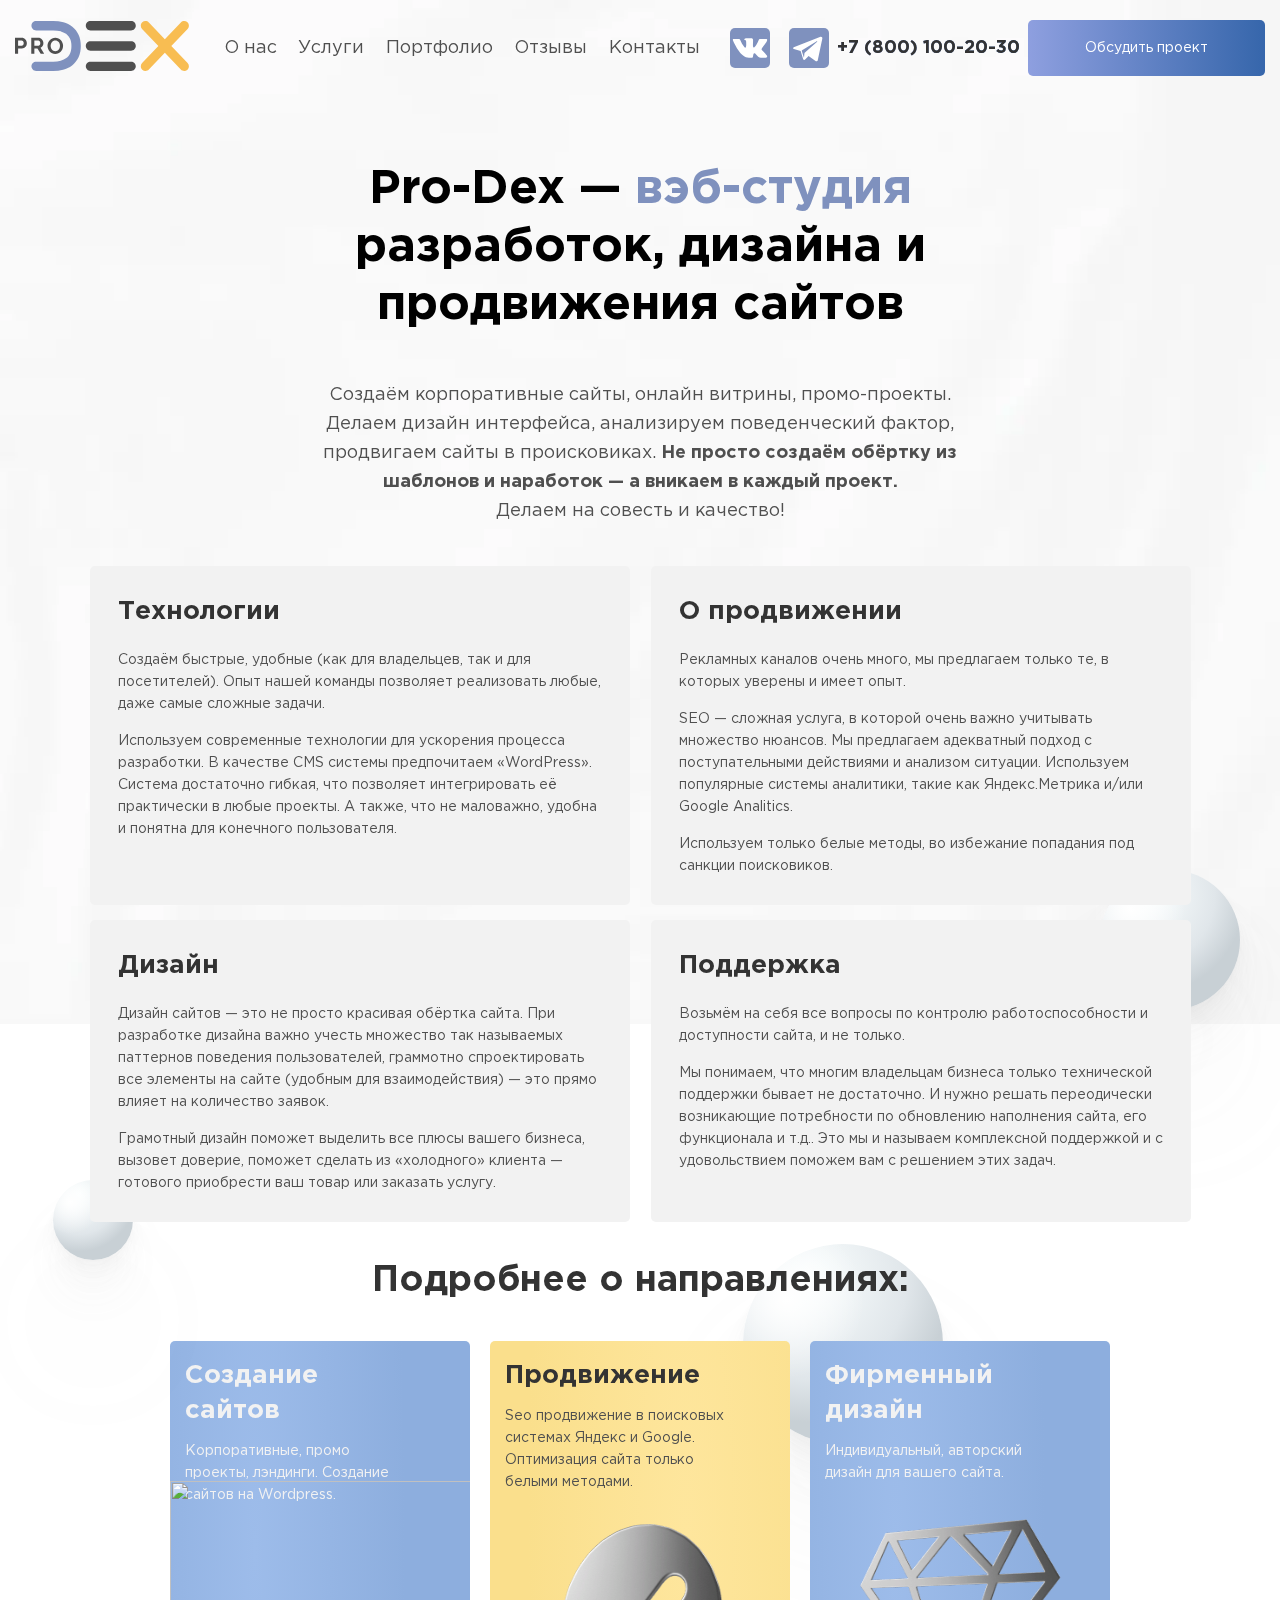
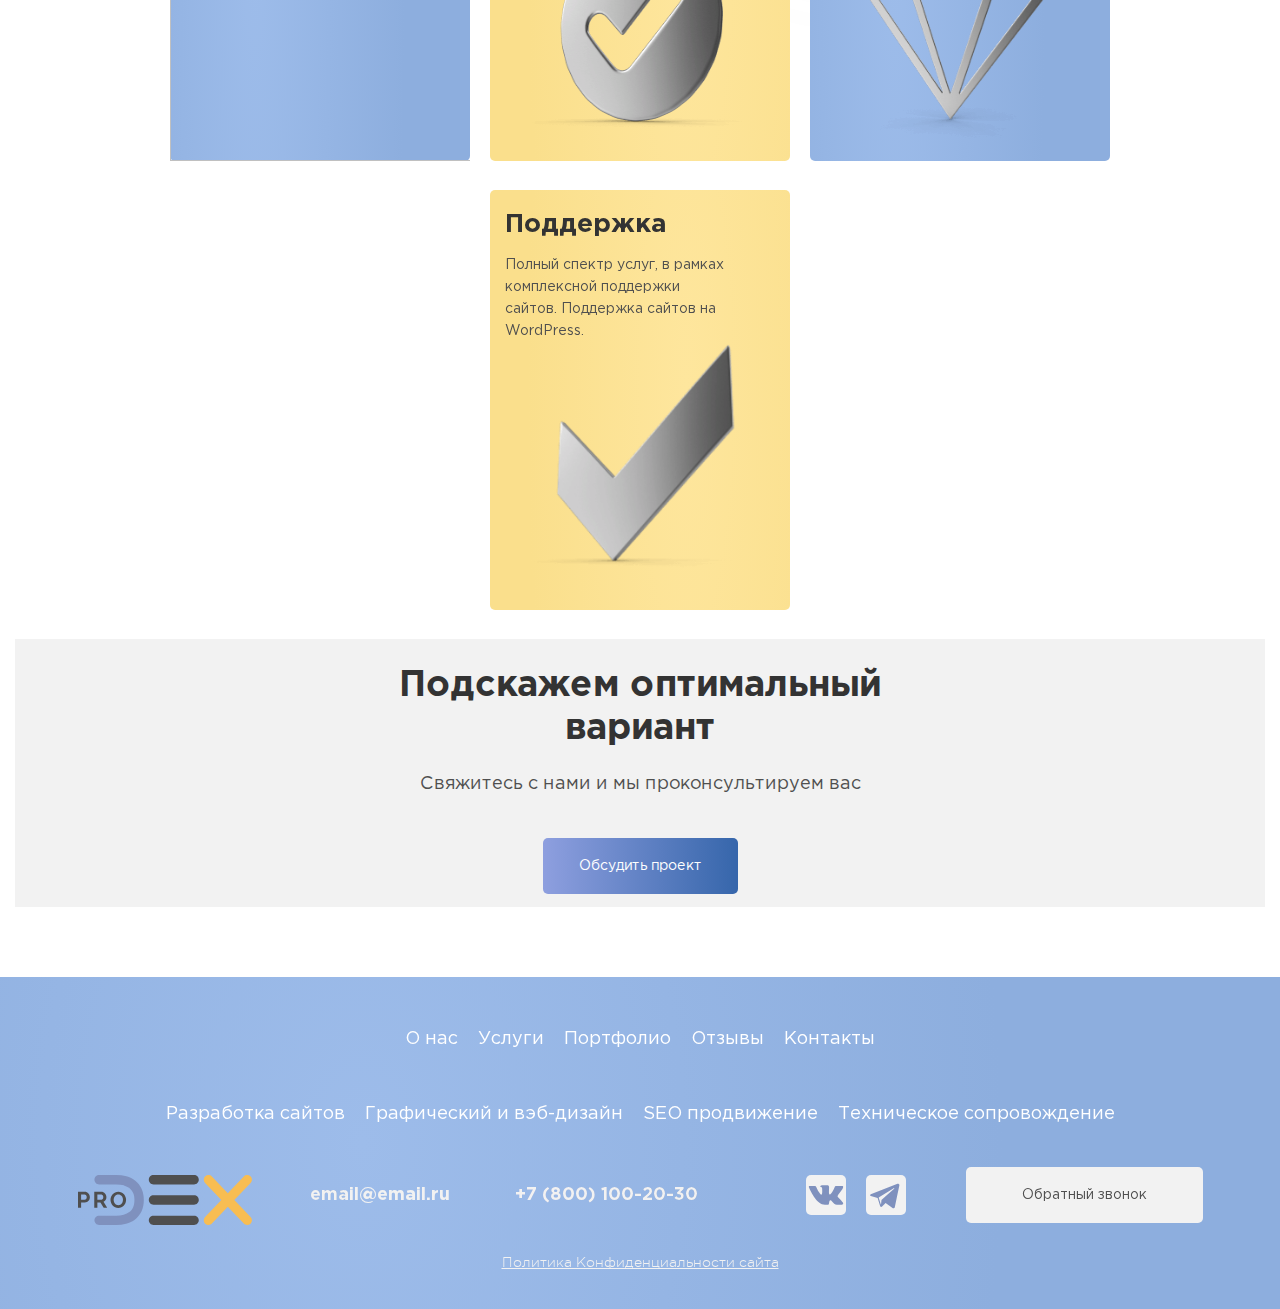
==== commit e3c786cf: "Finished modal thanks" ====
--- a/about.html
+++ b/about.html
@@ -159,5 +159,12 @@
         </div>
       </footer>
     </div>
+    <div class="modal--thanks">
+      <div class="modal__close-thanks"></div>
+      <div class="modal--thanks-content">
+        <div class="form__title form__title--thanks">Спасибо за заявку!</div>
+        <div class="form__subtitle form__subtitle--thanks">Мы свяжемся с вами в самое ближайшее время, в рабочие часы</div>
+      </div>
+    </div>
   </body>
 </html>--- a/wp-content/themes/twentytwenty-child/css/main.min.css
+++ b/wp-content/themes/twentytwenty-child/css/main.min.css
@@ -1,3 +1,3 @@
 body,html{padding:0;overflow-x:hidden;font-family:'Arial','Tahoma',sans-serif;font-weight:400;font-style:normal;text-rendering:optimizelegibility;-webkit-font-smoothing:antialiased;-webkit-text-size-adjust:none;-ms-text-size-adjust:none}html{min-width:32rem;font-size:62.5%}body{font-size:1.6rem}.container-fluid{position:relative;width:100%}.container{max-width:147rem;margin:auto;padding:0 1.5rem}.container--no-padding,.container--no-padding--mobile{padding:0}.no-scroll{overflow:hidden}.html-overflow{overflow-y:scroll}*,:after,:before{-webkit-box-sizing:border-box;box-sizing:border-box}img{max-width:100%;height:auto}button,input[type=submit]{cursor:pointer}textarea{resize:vertical}body,h1,h2,h3,h4,h5,h6,html,p,ul{margin:0}table{border-collapse:collapse;border-spacing:0}a{text-decoration:none}ul{padding:0;list-style:none}
 /*! normalize.css v8.0.1 | MIT License | github.com/necolas/normalize.css */
-@-webkit-keyframes modal-open{0%{opacity:0;visibility:hidden}to{opacity:1;visibility:visible}}@keyframes modal-open{0%{opacity:0;visibility:hidden}to{opacity:1;visibility:visible}}@-webkit-keyframes modal-close{0%{opacity:1;visibility:visible}to{opacity:0;visibility:hidden}}@keyframes modal-close{0%{opacity:1;visibility:visible}to{opacity:0;visibility:hidden}}html{line-height:1.15;-webkit-text-size-adjust:100%}.reviews__card-author span,body{margin:0}details,main{display:block}hr{-webkit-box-sizing:content-box;box-sizing:content-box;height:0;overflow:visible}code,kbd,pre,samp{font-family:monospace,monospace;font-size:1em}a{background-color:transparent}abbr[title]{border-bottom:none;-webkit-text-decoration:underline dotted;text-decoration:underline dotted}b,strong{font-weight:bolder}small{font-size:80%}sub,sup{font-size:75%;line-height:0;position:relative;vertical-align:baseline}sub{bottom:-.25em}sup{top:-.5em}img{border-style:none}button,input,optgroup,select,textarea{font-family:inherit;font-size:100%;line-height:1.15;margin:0}button,input{overflow:visible}button,select{text-transform:none}[type=button],[type=reset],[type=submit],button{-webkit-appearance:button}[type=button]::-moz-focus-inner,[type=reset]::-moz-focus-inner,[type=submit]::-moz-focus-inner,button::-moz-focus-inner{border-style:none;padding:0}[type=button]:-moz-focusring,[type=reset]:-moz-focusring,[type=submit]:-moz-focusring,button:-moz-focusring{outline:1px dotted ButtonText}fieldset{padding:0;border:0}legend{color:inherit;display:table;max-width:100%;white-space:normal}progress{vertical-align:baseline}textarea{overflow:auto}[type=checkbox],[type=radio],legend{-webkit-box-sizing:border-box;box-sizing:border-box;padding:0}[type=number]::-webkit-inner-spin-button,[type=number]::-webkit-outer-spin-button{height:auto}[type=search]{-webkit-appearance:textfield;outline-offset:-2px}[type=search]::-webkit-search-decoration{-webkit-appearance:none}::-webkit-file-upload-button{-webkit-appearance:button;font:inherit}summary{display:list-item}[hidden],template{display:none}.main-title,.section__title{font-family:"GothamProBold";font-weight:700;font-style:normal;font-size:2.2rem;line-height:2.8rem}.main-title i{white-space:nowrap}.section__title{font-size:2rem;line-height:2.4rem;color:#333}.section__title--white{color:#f2f2f2}.section__title--blue{color:#7f91be}.main-title i,.section__title i,.section__title--small i{font-style:normal;color:#7f91be}.section__title--small{font-family:"GothamProBold";font-weight:700;font-style:normal;font-size:1.6rem;line-height:2.2rem;color:#4f4f4f}.section__title--small-header-bottom{max-width:23rem;margin-bottom:.9rem}.project__link,.subtitle{font-family:"GothamProRegular";font-weight:400;font-style:normal;font-size:1.2rem;line-height:1.8rem;color:#828282}.page-text,.project__link--large,.subtitle--large{font-family:"GothamProBold";font-weight:700;font-style:normal;font-size:1.8rem;line-height:2.4rem;color:#4f4f4f}.page-text{font-family:"GothamProRegular";font-weight:400;font-size:1.2rem;line-height:2rem}.page-text--white{color:#f2f2f2}.card__title,.page-text--bold{font-family:"GothamProBold";font-weight:700;font-style:normal}.card__title{font-size:1.4rem;line-height:2rem;color:#4f4f4f}.card__text,.decription__item,.project__subtitle,.project__tag{font-family:"GothamProRegular";font-weight:400;font-style:normal;font-size:1.2rem;line-height:2rem;color:#4f4f4f}.project__subtitle--black,.service__title,.team-member__title{font-family:"GothamProBold";font-weight:700;font-style:normal}.service__title,.team-member__title{font-size:1.4rem;line-height:1.7rem;color:#4f4f4f}.service__title{text-align:center}.team-member__text{font-family:"GothamProRegular";font-weight:400;font-style:normal;font-size:1.2rem;line-height:2rem}.card__price,.order-site__step{padding:.5rem 1rem;font-family:"GothamProBold";font-weight:700;font-style:normal;font-size:1.4rem;line-height:2.2rem;border-radius:.5rem;background:#f2f2f2}.order-site__title,.price-cards__title,.work-types__card .card__title{font-family:"GothamProBold";font-weight:700;font-style:normal;font-size:1.4rem;line-height:2.1rem}.order-site__title--white,.price-cards__title--white,.work-types__card .card__title--white{color:#f2f2f2}.order-site__text,.price-cards__text,.work-types__card .card__text{font-family:"GothamProRegular";font-weight:400;font-style:normal;font-size:1.2rem;line-height:1.8rem;color:#4f4f4f}.order-site__text--white,.price-cards__text--white,.work-types__card .card__text--white{color:#f2f2f2}.advantages__text,.reviews__card-author,.reviews__card-text{font-family:"GothamProRegular";font-weight:400;font-style:normal;font-size:1.2rem;line-height:2rem;color:#4f4f4f}.advantages__text--bold,.reviews__card-author--bold,.reviews__card-text--bold{font-family:"GothamProBold";font-weight:700;font-style:normal}.email__link,.email__link:hover,.phone__link,.phone__link:hover{background-image:-webkit-gradient(linear,left top,right top,from(#8e9fdf),to(#3666ab));background-image:linear-gradient(90deg,#8e9fdf 0%,#3666ab 100%);background-clip:text;-webkit-background-clip:text}.email__link,.phone__link{font-family:"GothamProBold";font-weight:700;font-style:normal;font-size:1.6rem;line-height:2.3rem;color:#333}.email__link:hover,.phone__link:hover{text-fill-color:transparent;-webkit-text-fill-color:transparent}.email__link:active,.phone__link:active{background-image:radial-gradient(50% 284.34% at 28.33% 50%,#3561a4 0%,#3561a4 100%)}.email__link--footer,.phone__link--footer{color:#f2f2f2}.policy__link{font-family:"GothamProLight";font-weight:300;font-style:normal;font-size:1.4rem;line-height:1.3rem;color:#f2f2f2;-webkit-transition:all .3s ease-out;transition:all .3s ease-out}.email__link:active,.phone__link:active,.policy__link:active,.policy__link:hover{background-clip:text;text-fill-color:transparent;-webkit-background-clip:text;-webkit-text-fill-color:transparent}.policy__link:hover{background-image:-webkit-gradient(linear,left top,right top,from(#8e9fdf),to(#3666ab));background-image:linear-gradient(90deg,#8e9fdf 0%,#3666ab 100%)}.policy__link:active{background-image:radial-gradient(50% 284.34% at 28.33% 50%,#3561a4 0%,#3561a4 100%)}.table-head__title,.table__text{font-family:"RalewayBold";font-weight:700;font-style:normal;font-size:1.4rem;line-height:1.7rem;color:#4f4f4f}.table__text{font-family:"RalewayRegular";font-weight:400;font-size:1.2rem;color:#333}.table__text--bold{font-family:"RalewayBold";font-weight:700;font-style:normal}.budget-list__price,.budget-list__source,.quiz-message,.quiz__form-email,.quiz__form-name,.quiz__form-phone{font-family:"GothamProRegular";font-weight:400;font-style:normal;font-size:1.4rem;line-height:2.5rem;letter-spacing:.05em;text-transform:uppercase;color:#828282}.budget-list__price,.budget-list__source{font-family:"RalewayBold";font-weight:700;font-size:1rem;line-height:2.1rem;-webkit-font-feature-settings:'pnum' on,'lnum' on;font-feature-settings:'pnum' on,'lnum' on;color:#4f4f4f}.form__policy-text .form__policy-link{color:#727272;text-decoration:underline;-webkit-text-decoration-skip-ink:none;text-decoration-skip-ink:none}.form__input-message{font-family:"GothamProRegular";font-weight:400;font-style:normal;font-size:1.4rem;line-height:2rem;letter-spacing:.05em;color:#828282}.form__input-message,.form__input-message:hover{border:.1rem solid #e0e0e0}.form__input-message:focus{border:.1rem solid #4f4f4f;color:#4f4f4f}input:not([type=checkbox]),input:not([type=file]){font-family:"GothamProRegular";font-weight:400;font-style:normal;font-size:1.4rem;line-height:2rem;letter-spacing:.05em;border:.1rem solid #e0e0e0;color:#828282}input:not([type=submit]){text-transform:uppercase}input:hover{border:.1rem solid #e0e0e0}input:focus{border:.1rem solid #4f4f4f;color:#4f4f4f}input[type=submit]{color:#fff}input[type=checkbox]{background:#bdbdbd}input[type=checkbox]:checked{background:radial-gradient(50% 284.34% at 28.33% 50%,#9dbcea 0%,#8daede 100%)}input[type=checkbox]:hover{background:#bdbdbd}.nav__link,label{font-family:"GothamProRegular";font-weight:400;font-style:normal}label{font-size:1rem;line-height:1.8rem;color:#828282}.nav__link,.nav__link--footer{font-size:1.6rem;-webkit-transition:all .3s ease-out;transition:all .3s ease-out}.nav__link{line-height:1.5rem;color:#4f4f4f}.nav__link:hover{text-shadow:0 0 .09rem #4f4f4f,0 0 .09rem #4f4f4f,0 0 .09rem #4f4f4f}.nav__link--footer{line-height:1.8rem;color:#fff}.nav__link--footer:hover{text-shadow:0 0 .09rem #fff,0 0 .09rem #fff,0 0 .09rem #fff}.about-cards .about__card .card__title,.directions-cards .directions__card .card__title,.reviews__card-title,.studio-services__item-title,.webdevelopment__title{font-family:"GothamProBold";font-weight:700;font-style:normal;font-size:2rem;line-height:2.9rem;color:#333}.about-cards .about__card .card__title--white,.directions-cards .directions__card .card__text--white,.directions-cards .directions__card .card__title--white,.reviews__card-title--white,.studio-services__item-title--white,.webdevelopment__title--white{color:#f2f2f2}.reviews__card-link,.studio-services__item,.webdevelopment__item{font-family:"GothamProRegular";font-weight:400;font-style:normal;font-size:1.2rem;line-height:2rem;color:#4f4f4f}.reviews__card-link{font-family:"GothamProBold";font-weight:700;font-size:1.4rem;line-height:1.8rem}.btn,.radio-wrap label{font-style:normal;font-size:1.2rem;border-radius:.5rem;cursor:pointer}.radio-wrap label{letter-spacing:.05em;text-transform:uppercase;-webkit-font-feature-settings:'pnum' on,'lnum' on;font-feature-settings:'pnum' on,'lnum' on;width:31rem;height:7.5rem;display:-webkit-box;display:-ms-flexbox;display:flex;-webkit-box-pack:center;-ms-flex-pack:center;justify-content:center;-webkit-box-align:center;-ms-flex-align:center;align-items:center;background:#fff;-webkit-user-select:none;-moz-user-select:none;-ms-user-select:none;user-select:none;-webkit-transition:all .5s ease-out;font-family:"RalewayBold";font-weight:700;line-height:2.3rem;color:#4f4f4f;transition:all .5s ease-out}@font-face{font-family:'GothamProLight';src:url(./../fonts/GothamProLight.woff2) format("woff2");font-weight:300;font-style:normal}@font-face{font-family:'GothamProRegular';src:url(./../fonts/GothamProRegular.woff2) format("woff2");font-weight:400;font-style:normal}@font-face{font-family:'GothamProBold';src:url(./../fonts/GothamProBold.woff2) format("woff2");font-weight:700;font-style:normal}@font-face{font-family:'RalewayBold';src:url(./../fonts/Raleway-Bold.woff2) format("woff2");font-weight:700;font-style:normal}@font-face{font-family:'RalewayRegular';src:url(./../fonts/Raleway-Regular.woff2) format("woff2");font-weight:400;font-style:normal}.btn{position:relative;z-index:1;padding:1.4rem 2.9rem;text-align:center;font-family:"GothamProRegular";font-weight:400;line-height:1.8rem;color:#fff;background:-webkit-gradient(linear,left top,right top,from(#8e9fdf),to(#3666ab));background:linear-gradient(90deg,#8e9fdf 0%,#3666ab 100%);border:0;outline:0;overflow:hidden;-webkit-transition:color .5s,background-color .2s,-webkit-transform .2s;transition:color .5s,transform .2s,background-color .2s;transition:color .5s,transform .2s,background-color .2s,-webkit-transform .2s}.btn:active{-webkit-box-shadow:0 10rem 8rem rgba(46,87,181,.07),0 4.17776rem 3.34221rem rgba(46,87,181,.0503198),0 2.23363rem 1.7869rem rgba(46,87,181,.0417275),0 1.25216rem 1.00172rem rgba(46,87,181,.035),0 .66501rem .53201rem rgba(46,87,181,.0282725),0 .27673rem .22138rem rgba(46,87,181,.0196802);box-shadow:0 10rem 8rem rgba(46,87,181,.07),0 4.17776rem 3.34221rem rgba(46,87,181,.0503198),0 2.23363rem 1.7869rem rgba(46,87,181,.0417275),0 1.25216rem 1.00172rem rgba(46,87,181,.035),0 .66501rem .53201rem rgba(46,87,181,.0282725),0 .27673rem .22138rem rgba(46,87,181,.0196802);background:#e5a42b}.btn::after,.btn::before{position:absolute;content:"";top:0;left:0;width:110%;border-radius:.3rem}.btn::before{height:100%;-webkit-transition:opacity .3s;transition:opacity .3s}.btn::after{z-index:-1;-webkit-transform:translate(-.5rem,-7rem) scale(.1);transform:translate(-.5rem,-7rem) scale(.1);height:20rem;background:linear-gradient(269.13deg,#e4a228 1.1%,#f8bd52 95.45%);border-radius:50%;opacity:0;-webkit-transition:opacity .3s,background .3s,-webkit-transform .3s;transition:transform .3s,opacity .3s,background .3s;transition:transform .3s,opacity .3s,background .3s,-webkit-transform .3s}.btn:hover::before{opacity:0}.btn:hover::after{-webkit-transform-origin:10rem 10rem;transform-origin:10rem 10rem;-webkit-transform:scale(1) translate(-.5rem,-7rem);transform:scale(1) translate(-.5rem,-7rem);opacity:1}.btn--call{width:calc(100%/12*8);max-width:23.7rem;margin-bottom:2rem}.btn--call-footer{color:#4f4f4f;background:#f2f2f2}.btn--call-footer:hover{color:#fff;background:-webkit-gradient(linear,left top,right top,from(#8e9fdf),to(#3666ab));background:linear-gradient(90deg,#8e9fdf 0%,#3666ab 100%)}.btn--brief{-webkit-transform:translateY(1.3rem);transform:translateY(1.3rem)}.btn--brief-contact{margin-bottom:1rem;-webkit-transform:translateY(0);transform:translateY(0)}.btn--table{display:block;width:15.3rem}.btn--table:last-child{margin-left:1.1rem}.btn--white{color:#4f4f4f;background:#fff}.btn--white:hover{color:#fff;background:-webkit-gradient(linear,left top,right top,from(#8e9fdf),to(#3666ab));background:linear-gradient(90deg,#8e9fdf 0%,#3666ab 100%)}.btn--services{width:90%;max-width:23.4rem;margin:2rem auto 0;display:inline-block}input[type=checkbox],input[type=file]{position:absolute;z-index:-1;height:0;visibility:hidden;display:none;opacity:0}input:not([type=checkbox]),input:not([type=file]),textarea{width:100%;max-width:31rem;padding:1.5rem 1rem;text-align:center}textarea{text-align:left}input[type=submit]{padding:1.6rem 4.2rem}input[type=checkbox]{margin-top:.3rem}input+label{position:relative;cursor:pointer}input[type=checkbox]+label::before{position:absolute;content:"";top:50%!important;left:0;-webkit-transform:translateY(-50%)!important;transform:translateY(-50%)!important;width:1.5rem;height:1.5rem;border:0;background:radial-gradient(50% 284.34% at 28.33% 50%,#9dbcea 0%,#8daede 100%);border-radius:.2rem}input:checked{border:0}input:checked+label::after{position:absolute;content:"";z-index:2;top:1.2rem;left:.6rem;width:.4rem;height:1rem;border:solid #f2f2f2;border-width:0 .1rem .1rem 0;-webkit-transform:rotate(45deg);transform:rotate(45deg)}.header{position:relative;width:100%;overflow:hidden}.header,.header--open{-webkit-transition:all .5s ease-out;transition:all .5s ease-out}.header--open::after{position:absolute;z-index:125;content:"";top:0;left:0;display:block;width:100%;height:7rem;background:#f8f8f8}.header--main{padding-top:8rem}.main-title{max-width:29rem;text-align:center;margin:0 auto 4.8rem}.header__content{display:-webkit-box;display:-ms-flexbox;display:flex;-webkit-box-orient:vertical;-webkit-box-direction:normal;-ms-flex-direction:column;flex-direction:column;-webkit-box-align:center;-ms-flex-align:center;align-items:center;padding-top:8.5rem}.header__content--text-block{padding-top:0}.page-text--header{max-width:25.2rem;text-align:center}.page-text--header-promotion,.page-text--header-webdesign,.page-text--header-webdevelopment{margin-bottom:3.9rem}.main-title--inner-page{max-width:28rem;margin-bottom:1.5rem;padding:0!important}.section__title--text-block{max-width:55rem;margin-bottom:2rem;text-align:center}.page-text--text-block-long{margin-bottom:3.6rem}.page-text--text-block{margin-bottom:3rem;text-align:center}.header--about,.header--reviews,.header--services{margin-bottom:4rem}.header--contacts,.header--portfolio{padding-bottom:4rem}.header--webdesign,.header--webdevelopment{height:52.5rem}.header--promotion{height:54rem}.design{position:relative;background:radial-gradient(52.83% 206.26% at 65.38% 47.17%,#fee69d 0%,#fadf8c 100%)}.design,.design__right{width:100%}.design__left{padding:4rem 0 0 1.5rem}.section__title--design{margin-bottom:1rem}.section__title--black-market,.section__title--contractors,.section__title--team-work,.section__title--weapon{margin-bottom:1.5rem}.design__text{width:28rem}.content__text:not(:last-child),.design__text:not(:last-child){margin-bottom:2rem}.content{background:radial-gradient(50% 284.34% at 28.33% 50%,#9dbcea 0%,#8daede 100%)}.content,.content__left,.content__right{width:100%}.content__right{-webkit-box-ordinal-group:0;-ms-flex-order:-1;order:-1;margin-bottom:.6rem;padding:4rem 0 0 1.5rem}.section__title--content{margin-bottom:1rem}.content__text{width:28rem}.work-scheme{position:relative;width:100%;padding:4rem 0 5.6rem;background:#f8f8f8}.no-webp .work-scheme::after,.webp .work-scheme::after{position:absolute;content:"";top:-24.4rem;right:0;width:73rem;height:74.4rem}.work-scheme__inner{display:-webkit-box;display:-ms-flexbox;display:flex;-webkit-box-pack:center;-ms-flex-pack:center;justify-content:center}.work-scheme__content{width:100%;margin:0 1.5rem 2rem;text-align:center}.section__title--work-scheme{margin-bottom:1rem}.work-scheme__text{width:28.8rem;margin:0 auto;line-height:2.2rem}.services{width:100%;padding:4rem 0 4.2rem;background:radial-gradient(50% 284.34% at 28.33% 50%,#9dbcea 0%,#8daede 100%)}.services,.services__inner{position:relative}.section__title--services{margin-bottom:1.9rem;text-align:center;color:#f2f2f2}.services-list{width:100%;display:-webkit-box;display:-ms-flexbox;display:flex;-ms-flex-wrap:wrap;flex-wrap:wrap;-webkit-box-orient:vertical;-webkit-box-direction:normal;-ms-flex-direction:column;flex-direction:column;max-width:68.6rem;margin:0 auto}.services__item{width:95%;margin:0 auto 1.6rem;background:#f2f2f2;border-radius:1rem;-webkit-transition:all .5s ease-out;transition:all .5s ease-out}.services__item:hover{background:radial-gradient(52.83% 206.26% at 65.38% 47.17%,#fee69d 0%,#fadf8c 100%)}.price__bottom,.price__top,.services__item .services__link{display:-webkit-box;display:-ms-flexbox;display:flex;-webkit-box-align:center;-ms-flex-align:center;align-items:center}.services__item .services__link{-webkit-box-pack:center;-ms-flex-pack:center;justify-content:center;height:100%;width:100%;padding:2rem}.price{width:100%;overflow:hidden;padding:3rem 0;background:#f8f8f8}.price__bottom,.price__top{-webkit-box-orient:vertical;-webkit-box-direction:normal;-ms-flex-direction:column;flex-direction:column}.price__bottom--services{max-width:136rem;margin:0 auto 10.2rem}.price__bottom--seo{margin:0 auto 4rem}.price__top{margin-bottom:3rem}.price__bottom{position:relative;text-align:center;padding:2.4rem 2rem 2.2rem;background:#f2f2f2}.section__title--price{margin-bottom:3rem;text-align:center}.section__title--price-bottom{max-width:25rem;margin-bottom:.7rem;font-size:1.6rem;line-height:2.2rem}.price__text{max-width:25rem;margin-bottom:2.6rem}.about{width:100%;padding:4rem 0 2.4rem;background:radial-gradient(50% 284.34% at 28.33% 50%,#9dbcea 0%,#8daede 100%)}.about__inner{display:-webkit-box;display:-ms-flexbox;display:flex;-webkit-box-orient:vertical;-webkit-box-direction:normal;-ms-flex-direction:column;flex-direction:column}.about__content{width:100%;margin:0 auto 1.5rem}.about__text,.section__title--about{text-align:center}.section__title--about{margin-bottom:.8rem}.about__text{width:29rem;margin:0 auto}.footer{padding:3rem 0;background:radial-gradient(50% 284.34% at 28.33% 50%,#9dbcea 0%,#8daede 100%)}.footer__inner{display:-webkit-box;display:-ms-flexbox;display:flex;-webkit-box-align:center;-ms-flex-align:center;align-items:center;-webkit-box-orient:vertical;-webkit-box-direction:normal;-ms-flex-direction:column;flex-direction:column}.work-stages,.work-types{padding:4rem 0 5.6rem;background:radial-gradient(50% 284.34% at 28.33% 50%,#9dbcea 0%,#8daede 100%)}.work-stages__content,.work-types__content{display:-webkit-box;display:-ms-flexbox;display:flex;-webkit-box-orient:vertical;-webkit-box-direction:normal;-ms-flex-direction:column;flex-direction:column;-webkit-box-align:center;-ms-flex-align:center;align-items:center;text-align:center}.work-stages .page-text--work-stages,.work-types .page-text--work-stages{max-width:81.2rem;margin-bottom:3rem}.section__title--work-stages{margin-bottom:1.5rem}.tariff{padding:4rem 0 2rem;background:#f8f8f8}.tariff .work-stages__inner{width:100%;max-width:99.4rem;margin:0 auto;display:-webkit-box;display:-ms-flexbox;display:flex;-webkit-box-orient:vertical;-webkit-box-direction:normal;-ms-flex-direction:column;flex-direction:column;-webkit-box-align:center;-ms-flex-align:center;align-items:center}.tariff .work-stages__inner--work-types{position:relative}.radio-wrap input[type=radio],.radio-wrap label::after,.tariff .work-stages__inner--work-types::before{display:none}.section__title--tariff{margin-bottom:3rem;text-align:center}.tariff__table-wrap{position:relative;width:100%;max-width:125rem;overflow-x:scroll}.tariff__table-wrap::-webkit-scrollbar{width:100%}.tariff__table-wrap::-webkit-scrollbar-track{height:1.5rem;border-radius:10rem;background:#e0e0e0}.tariff__table-wrap::-webkit-scrollbar-thumb{height:1.5rem;border-radius:10rem;background:-webkit-gradient(linear,left top,right top,from(#8e9fdf),to(#3666ab));background:linear-gradient(90deg,#8e9fdf 0%,#3666ab 100%)}.tariff__table-wrap--seo,.tariff__table-wrap--work-types{margin-bottom:4rem}.site-order{padding:2rem 0;background:#f8f8f8}.site-order__inner{display:-webkit-box;display:-ms-flexbox;display:flex;-webkit-box-orient:vertical;-webkit-box-direction:normal;-ms-flex-direction:column;flex-direction:column;-webkit-box-align:center;-ms-flex-align:center;align-items:center}.section__title--site-order{margin-bottom:3rem}.quiz{padding:2rem 0 2.5rem;background:#f8f8f8}.quiz__top{display:-webkit-box;display:-ms-flexbox;display:flex;-webkit-box-orient:vertical;-webkit-box-direction:normal;-ms-flex-direction:column;flex-direction:column;-webkit-box-align:center;-ms-flex-align:center;align-items:center}.quiz__center{max-width:144rem;width:100%;padding:5rem 1.5rem;border-radius:.5rem;background:url(../img/icons/sphere-1.svg) calc(100% + 8rem) -2rem/20rem 20rem no-repeat,url(../img/icons/sphere-1.svg) calc(100% + 9.5rem) 122%/30.4rem 30.4rem no-repeat,url(../img/icons/sphere-1.svg) -4rem 106%/11rem 11rem no-repeat,#f2f2f2}.section__title--quiz{margin:1rem 1.5rem 1.5rem 0;text-align:center}.quiz__top-text,.subtitle--large-quiz{margin-bottom:1.5rem;text-align:center}.quiz-message{min-width:100%;min-height:10rem;padding:1.5rem 2rem;margin-bottom:2rem;border:0;border-radius:.5rem;outline:0}.inputs-wrap,.quiz__budget-list,.quiz__source-list{display:-webkit-box;display:-ms-flexbox;display:flex;-webkit-box-orient:vertical;-webkit-box-direction:normal;-ms-flex-direction:column;flex-direction:column;-webkit-box-align:center;-ms-flex-align:center;align-items:center;margin-bottom:2rem}.inputs-wrap{max-width:45rem;margin:0 auto}.inputs-wrap .budget-list__price,.inputs-wrap .budget-list__source,.quiz__budget-list .budget-list__price,.quiz__budget-list .budget-list__source,.quiz__source-list .budget-list__price,.quiz__source-list .budget-list__source{width:100%;max-width:31rem;padding:2.2rem 4.2rem;margin-bottom:2rem;text-align:center;border-radius:.5rem;background:#f8f8f8;cursor:pointer}.inputs-wrap .quiz__form-email,.inputs-wrap .quiz__form-name,.inputs-wrap .quiz__form-phone,.quiz__budget-list .quiz__form-email,.quiz__budget-list .quiz__form-name,.quiz__budget-list .quiz__form-phone,.quiz__source-list .quiz__form-email,.quiz__source-list .quiz__form-name,.quiz__source-list .quiz__form-phone{width:100%;max-width:42rem;border:.1rem solid #f2f2f2;border-radius:.5rem;background:#fff}.inputs-wrap .quiz__form-name,.inputs-wrap .quiz__form-phone,.quiz__budget-list .quiz__form-name,.quiz__budget-list .quiz__form-phone,.quiz__source-list .quiz__form-name,.quiz__source-list .quiz__form-phone{margin-bottom:1.5rem}.quiz__form-bottom{display:-webkit-box;display:-ms-flexbox;display:flex;-webkit-box-orient:vertical;-webkit-box-direction:normal;-ms-flex-direction:column;flex-direction:column;-webkit-box-align:center;-ms-flex-align:center;align-items:center;margin-bottom:2rem}.quiz__form-bottom--portfolio{-webkit-box-pack:center!important;-ms-flex-pack:center!important;justify-content:center!important}.quiz__form-file__wrap{position:relative;margin-bottom:1rem;text-align:center}.input__file-icon-wrapper{margin-right:2.7rem;display:-webkit-box;display:-ms-flexbox;display:flex;-webkit-box-align:center;-ms-flex-align:center;align-items:center;-webkit-box-pack:center;-ms-flex-pack:center;justify-content:center}.input__file-button-text{line-height:1;margin-top:.1rem}.quiz__form-file-button{width:100%;max-width:31rem;height:6rem;display:-webkit-box;display:-ms-flexbox;display:flex;-webkit-box-align:center;-ms-flex-align:center;align-items:center;-webkit-box-pack:center;-ms-flex-pack:center;justify-content:center;margin:0 auto;border-radius:.5rem;cursor:pointer}.quiz__form-submit{max-width:31rem}.form__policy-text{padding-left:2rem}.form__policy-text .form__policy-link{display:block}.radio-wrap label:hover{background:radial-gradient(52.83% 206.26% at 65.38% 47.17%,#fee69d 0%,#fadf8c 100%);-webkit-transition:all .5s ease-out;transition:all .5s ease-out}.radio-wrap input[type=radio]:checked+label{background:radial-gradient(52.83% 206.26% at 65.38% 47.17%,#fee69d 0%,#fadf8c 100%)}.portfolio-list{margin-bottom:4.5rem;display:-webkit-box;display:-ms-flexbox;display:flex;-webkit-box-orient:vertical;-webkit-box-direction:normal;-ms-flex-direction:column;flex-direction:column;-webkit-box-align:center;-ms-flex-align:center;align-items:center}.portfolio__btn,.portfolio__btn:active{-webkit-transition:background .2s linear;transition:background .2s linear}.portfolio__btn{position:relative;width:100%;display:block;padding:1.4rem 2.9rem;text-align:center;font-family:"GothamProRegular";font-weight:400;font-style:normal;font-size:1.2rem;line-height:1.8rem;color:#fff;background:-webkit-gradient(linear,left top,right top,from(#8e9fdf),to(#3666ab));background:linear-gradient(90deg,#8e9fdf 0%,#3666ab 100%);border:0;outline:0;border-radius:.5rem;overflow:hidden;cursor:pointer}.portfolio__btn:active,.portfolio__btn:hover{-webkit-box-shadow:0 10rem 8rem rgba(46,87,181,.07),0 4.17776rem 3.34221rem rgba(46,87,181,.0503198),0 2.23363rem 1.7869rem rgba(46,87,181,.0417275),0 1.25216rem 1.00172rem rgba(46,87,181,.035),0 .66501rem .53201rem rgba(46,87,181,.0282725),0 .27673rem .22138rem rgba(46,87,181,.0196802);box-shadow:0 10rem 8rem rgba(46,87,181,.07),0 4.17776rem 3.34221rem rgba(46,87,181,.0503198),0 2.23363rem 1.7869rem rgba(46,87,181,.0417275),0 1.25216rem 1.00172rem rgba(46,87,181,.035),0 .66501rem .53201rem rgba(46,87,181,.0282725),0 .27673rem .22138rem rgba(46,87,181,.0196802)}.portfolio__btn:active{background:#e5a42b}.portfolio__btn:hover{background:linear-gradient(269.13deg,#e4a228 1.1%,#f8bd52 95.45%)}.portfolio__btn::after{position:absolute;z-index:10;content:"";top:50%;left:calc(50% - 7.7rem);-webkit-transform:translateY(-50%);transform:translateY(-50%);width:2.4rem;height:2.4rem;background:url(../img/icons/circle-plus.svg)}.about-cards-wrap,.about-cards-wrap--support{max-width:69rem;margin:0 auto}.about-cards-wrap--support .about-cards{padding:0}.about-cards,.about-cards-wrap{position:relative;z-index:10}.about-cards-wrap::after,.about-cards-wrap::before,.directions-cards-wrap--contacts::before,.directions-cards-wrap--reviews::after,.directions-cards-wrap--reviews::before,.directions-cards-wrap::before{display:none}.about-cards{z-index:5;max-width:100%;display:-webkit-box;display:-ms-flexbox;display:flex;-ms-flex-wrap:wrap;flex-wrap:wrap;-webkit-box-pack:center;-ms-flex-pack:center;justify-content:center;margin:0 auto;padding-bottom:2.3rem}.about-cards .about__card{width:100%;max-width:55rem;padding:2.4rem;margin-bottom:2.5rem;background:#f2f2f2;border-radius:.5rem}.about-cards .card__title{margin-bottom:2rem}.about-cards .card__text:not(:last-child){margin-bottom:1.5rem}.section__title--directions{position:relative;z-index:1;margin-bottom:3.8rem;text-align:center}.directions-cards-wrap{position:relative}.directions-cards{position:relative;z-index:1;display:-webkit-box;display:-ms-flexbox;display:flex;-ms-flex-wrap:wrap;flex-wrap:wrap;-webkit-box-pack:center;-ms-flex-pack:center;justify-content:center}.directions-cards .directions__card{position:relative;width:100%;max-width:28rem;min-height:42rem;padding:1.7rem 2rem 1rem 1.45rem;margin:0 0 2.9rem;border-radius:.5rem}.directions-cards .directions__card:nth-child(even){-webkit-transition:all .3s linear;transition:all .3s linear;background:radial-gradient(52.83% 206.26% at 65.38% 47.17%,#fee69d 0%,#fadf8c 100%)}.directions-cards .directions__card:nth-child(even):hover,.directions-cards .directions__card:nth-child(odd){-webkit-transition:all .3s linear;transition:all .3s linear;background:radial-gradient(50% 284.34% at 28.33% 50%,#9dbcea 0%,#8daede 100%)}.directions-cards .directions__card:nth-child(odd):hover{-webkit-transition:all .3s linear;transition:all .3s linear;background:radial-gradient(52.83% 206.26% at 65.38% 47.17%,#fee69d 0%,#fadf8c 100%)}.directions-cards .directions__card .card__title{max-width:17.5rem;margin-bottom:1.2rem}.directions-cards .directions__card .card__text{max-width:20rem;margin-bottom:.9rem}.directions-cards .directions__card .card__img{position:absolute;left:50%;width:100%;height:28rem;-webkit-transform:translate(-50%,0);transform:translate(-50%,0);bottom:0}.directions-cards .directions__card .card__img img{height:28rem}.reviews{margin-bottom:4rem}.reviews-cards{display:-webkit-box;display:-ms-flexbox;display:flex;-webkit-box-orient:vertical;-webkit-box-direction:normal;-ms-flex-direction:column;flex-direction:column;-webkit-box-align:center;-ms-flex-align:center;align-items:center;-ms-flex-wrap:wrap;flex-wrap:wrap}.reviews__card{width:100%;max-width:71rem;text-align:center;padding:.7rem 2.4rem 1rem;background:#f2f2f2;border-radius:.5rem}.reviews__card:not(:last-child){margin-bottom:2rem}.reviews__card-top{display:-webkit-box;display:-ms-flexbox;display:flex;-webkit-box-pack:justify;-ms-flex-pack:justify;justify-content:space-between;-webkit-box-align:center;-ms-flex-align:center;align-items:center;margin-bottom:1.6rem}.reviews__card-title{margin-bottom:.8rem}.reviews__card-logo{width:20rem;height:6rem}.reviews__card-logo img{-o-object-fit:contain;object-fit:contain;width:20rem;height:6rem}video{width:100%;height:100%}.reviews__card-video{position:relative;max-width:62.4rem;max-height:25.4rem;margin-bottom:1.5rem;cursor:pointer}.video-play{position:absolute;top:50%;left:50%;-webkit-transform:translate(-50%,-50%);transform:translate(-50%,-50%);width:5rem;height:5rem;background:url(../img/icons/play.svg) center/contain,no-repeat}.reviews__card-text{margin-bottom:1rem;text-align:left}.reviews__card-author{margin:0 1.3rem 1.5rem 0;text-align:right}.reviews__card-link{position:relative;-webkit-transform:translateX(-1.7rem);transform:translateX(-1.7rem);display:inline-block;text-align:center;padding:1rem}.reviews__card-link::after{position:absolute;content:"";top:50%;right:-2.8rem;-webkit-transform:translate(-50%,-50%);transform:translate(-50%,-50%);display:block;width:2.1rem;height:2.1rem;background:url(../img/icons/arrow-right.svg);-webkit-transition:all .3s linear;transition:all .3s linear}.reviews__card-link:hover::after{right:-4rem}.section__title--reviews{position:relative;z-index:2;margin-bottom:2.1rem;text-align:center}.page-text--reviews{position:relative;z-index:2;max-width:53rem;margin:0 auto 3rem;text-align:center}.contact-form{margin-bottom:4rem}.contact-form__inner{display:-webkit-box;display:-ms-flexbox;display:flex;-ms-flex-wrap:wrap;flex-wrap:wrap;-webkit-box-pack:center;-ms-flex-pack:center;justify-content:center}.contact-form__inner .contacts{width:100%;max-width:44.6rem;display:-webkit-box;display:-ms-flexbox;display:flex;-webkit-box-orient:vertical;-webkit-box-direction:normal;-ms-flex-direction:column;flex-direction:column;-webkit-box-align:center;-ms-flex-align:center;align-items:center}.contact-form__inner .contacts .section__title--contact-form{margin-bottom:1rem;text-align:center}.contact-form__inner .contacts .page-text--contact-form{max-width:25rem;margin:0 auto 2.6rem;text-align:center}.contact-form__inner .contacts .contacts-list{padding-left:4.5rem;margin-bottom:2.5rem;max-width:22rem}.contact-form__inner .contacts .contacts__item{position:relative}.contact-form__inner .contacts .contacts__item::after,.contact-form__inner .contacts .contacts__item::before{position:absolute;content:"";top:50%;-webkit-transform:translateY(-50%);transform:translateY(-50%)}.contact-form__inner .contacts .contacts__item::before{left:-4.5rem;width:3.5rem;height:3.5rem;background:#7f91be;border-radius:.5rem}.contact-form__inner .contacts .contacts__item:not(:last-child){margin-bottom:3rem}.contact-form__inner .contacts .contacts__item:nth-child(1)::after,.contact-form__inner .contacts .contacts__item:nth-child(2)::after{left:-3.7rem;width:2rem;height:2rem}.contact-form__inner .contacts .contacts__item:nth-child(1)::after{background:url(../img/icons/phone.svg) center/cover,no-repeat}.contact-form__inner .contacts .contacts__item:nth-child(2)::after{background:url(../img/icons/mail.svg) center/cover,no-repeat}.contact-form__inner .form-contact{width:100%;max-width:95.5rem;margin:0 auto;padding:2rem 1.5rem 2.4rem;background:url(../img/icons/sphere-3.svg),url(../img/icons/sphere-1.svg),#f2f2f2;background-position:100% 42rem,-20.9rem 228%;background-size:55.9rem 55.9rem,400px 400px,cover;background-repeat:no-repeat,no-repeat,repeat;border-radius:.5rem}.contact-form__inner .form-contact .form-contact__message,.contact-form__inner .form-contact .section__title--form-contact{margin-bottom:2rem}.contact-form__inner .form-contact .subtitle--large-contact-form{margin-bottom:1.5rem}.contact-form__inner .form-contact .quiz__form-email--form-contact,.contact-form__inner .form-contact .quiz__form-name--form-contact,.contact-form__inner .form-contact .quiz__form-phone--form-contact{width:100%}.contact-form__inner .form-contact .inputs-wrap--form-contact{margin-bottom:2rem;max-width:90rem;-webkit-box-pack:center;-ms-flex-pack:center;justify-content:center}.contact-form__inner .form-contact .inputs-wrap--form-contact input:not(:last-of-type){margin-right:.5rem}.studio-services .webdevelopment__wrap{position:relative;z-index:10}.price--standarts::before,.studio-services .studio-services-list::after,.studio-services .webdevelopment__wrap::before{display:none}.studio-services .webdevelopment__wrap .webdevelopment{width:100%;display:-webkit-box;display:-ms-flexbox;display:flex;-webkit-box-orient:vertical;-webkit-box-direction:normal;-ms-flex-direction:column;flex-direction:column;padding:2rem 1.5rem;margin:0 auto 2rem;background:radial-gradient(52.83% 206.26% at 65.38% 47.17%,#fee69d 0%,#fadf8c 100%);border-radius:.5rem}.studio-services .webdevelopment__wrap .services__item-title,.studio-services .webdevelopment__wrap .webdevelopment__title{margin-bottom:1.2rem}.studio-services .webdevelopment__wrap .webdevelopment-list{display:-webkit-box;display:-ms-flexbox;display:flex;-ms-flex-wrap:wrap;flex-wrap:wrap;-webkit-box-orient:vertical;-webkit-box-direction:normal;-ms-flex-direction:column;flex-direction:column}.studio-services .webdevelopment__wrap .webdevelopment__item{width:100%}.studio-services .webdevelopment__wrap .webdevelopment__item:not(:last-child){margin-bottom:1rem}.studio-services .studio-services-list,.studio-services .studio-services__item{display:-webkit-box;display:-ms-flexbox;display:flex;-webkit-box-direction:normal}.studio-services .studio-services-list{position:relative;z-index:10;-ms-flex-wrap:wrap;flex-wrap:wrap;margin-bottom:2rem;-webkit-box-orient:horizontal;-ms-flex-direction:row;flex-direction:row;-webkit-box-pack:center;-ms-flex-pack:center;justify-content:center}.studio-services .studio-services__item{width:100%;max-width:29rem;-webkit-box-orient:vertical;-ms-flex-direction:column;flex-direction:column;-webkit-box-align:start;-ms-flex-align:start;align-items:flex-start;-webkit-box-pack:start;-ms-flex-pack:start;justify-content:flex-start;padding:2rem 1.5rem;background:#f2f2f2;border-radius:.5rem}.studio-services .studio-services__item:not(:last-child){margin-bottom:1.9rem}.studio-services .studio-services__item-title{margin-bottom:1.2rem}.design--contractors .section__title--contractors,.design--webdesign .section__title--design{max-width:30.5rem}.content--team-work,.design--contractors,.text-block--long{margin-bottom:4rem}.content--black-market .section__title--black-market{max-width:21.4rem}.design--weapon .section__title--weapon{max-width:30.5rem}.design--weapon .design__inner{position:relative;min-height:55rem;background:url(../img/laptop-gear-sm@1x.png);background-position:calc(50% - 0rem) calc(100% + 8rem);background-size:36.5rem 31.1rem;background-repeat:no-repeat}@supports (background:-webkit-image-set(url(../img/laptop-gear-sm@1x.webp) 1x)){.design--weapon .design__inner{background:url(../img/laptop-gear-sm@1x.webp);background-position:calc(50% - 0rem) calc(100% + 8rem);background-size:36.5rem 31.1rem;background-repeat:no-repeat}}.content--team-work .section__title--team-work{max-width:23.5rem}.section__title--advantages{text-align:center;margin-bottom:2rem}.tariff--table-price{padding-top:0!important}.work-types--standarts{margin-bottom:4rem}.price--standarts{position:relative;max-width:136rem;margin:0 auto;padding-bottom:6rem}.price__bottom--margin{margin-bottom:7rem}.header-top,.header-top--open{-webkit-transition:-webkit-transform .5s ease-out;transition:transform .5s ease-out;transition:transform .5s ease-out,-webkit-transform .5s ease-out}.header-top{position:absolute;z-index:120;top:0;bottom:0;left:0;right:0;height:100vh;overflow-x:hidden;overflow-y:auto;padding-top:4rem;background:#f8f8f8;-webkit-transform:translateX(-100%);transform:translateX(-100%)}.header-top--open{-webkit-transform:translateX(0);transform:translateX(0)}.logo--small{margin-top:.3rem}.logo--mobile{position:absolute;z-index:130;top:3.3rem;left:1.5rem;width:10.5rem;height:3rem}.logo--desktop{display:none}.logo--desktop-footer{display:block;width:14rem;height:4rem;margin-bottom:2rem}.logo--footer{margin:0 3.5rem 2rem 6rem}.logo__link{font-family:"GothamProBold";font-weight:700;font-style:normal;font-size:1.4rem;line-height:1.3rem;color:#333}.logo__link--footer{font-size:1.8rem;line-height:1.7rem;color:#f2f2f2}.logo__link--footer::before{background:#f2f2f2;color:#7f91be}.logo--blue,.logo--small{font-family:"GothamProBold";font-weight:700;font-style:normal;font-size:1.4rem;line-height:1.3rem;color:#7f91be}.logo--small{display:block;font-family:"GothamProLight";font-weight:300;font-size:1.2rem;line-height:1.1rem;color:#828282}.logo--small--footer{font-size:1.4rem;line-height:1.3rem;color:#e0e0e0}.nav,.nav-list{display:-webkit-box;display:-ms-flexbox;display:flex;-webkit-box-orient:vertical;-webkit-box-direction:normal;-ms-flex-direction:column;flex-direction:column;-webkit-box-align:center;-ms-flex-align:center;align-items:center}.nav{height:100%}.nav-list{position:relative;width:calc(100%/12*12);margin-bottom:6.8rem;padding-top:9.6rem}.nav-list .nav__link{display:block;padding:1.3rem 1rem}.nav-list .nav__link:not(:last-child){margin-bottom:2.6rem}.social-list{width:calc(100%/12*1);display:-webkit-box;display:-ms-flexbox;display:flex;-webkit-box-pack:justify;-ms-flex-pack:justify;justify-content:space-between}.social-list li a img{width:4rem;height:4rem;border-radius:.5rem}.social-list--contacts{width:20.8rem;-webkit-box-orient:vertical;-webkit-box-direction:normal;-ms-flex-direction:column;flex-direction:column;-ms-flex-item-align:start;align-self:flex-start;margin:0 auto 2rem}.social-list--contacts li a{display:-webkit-box;display:-ms-flexbox;display:flex}.social-list--contacts li:not(:first-of-type){margin-top:1.5rem}.social-list--contacts li,.social-list--contacts li a img{width:3.5rem;height:3.5rem}.social-list--contacts li a img{border-radius:.5rem}.social-list--footer{width:23.5rem;margin-bottom:1rem;-webkit-box-pack:center;-ms-flex-pack:center;justify-content:center}.social-list--footer li:not(:last-of-type){margin-right:2rem}.phone{width:calc(100%/12*12);margin:0 1.5rem 1.9rem 0;text-align:center}.phone--footer{margin:0 0 1.3rem}.email__link,.phone__link{-webkit-transition:all .3s ease-out;transition:all .3s ease-out}.email__link{display:inline-block}.email__link--footer{margin-bottom:1.3rem}.ball{position:absolute;z-index:10}.about__left .about__img::after,.about__left .about__img::before,.ball{border-radius:50%;background:radial-gradient(72.29% 72.29% at 21.69% 27.71%,#fff 0%,rgba(255,255,255,0) 54.26%),radial-gradient(71.08% 71.08% at 32.53% 18.07%,#fbffff 0%,#e0e6ea 69.62%,#c8d0d5 100%);-webkit-box-shadow:0 10rem 13rem rgba(172,172,172,.07),0 4.17776rem 5.43109rem rgba(172,172,172,.0503198),0 2.23363rem 2.90372rem rgba(172,172,172,.0417275),0 1.25216rem 1.6278rem rgba(172,172,172,.035),0 .66501rem .86451rem rgba(172,172,172,.0282725),0 .27673rem .35974rem rgba(172,172,172,.0196802);box-shadow:0 10rem 13rem rgba(172,172,172,.07),0 4.17776rem 5.43109rem rgba(172,172,172,.0503198),0 2.23363rem 2.90372rem rgba(172,172,172,.0417275),0 1.25216rem 1.6278rem rgba(172,172,172,.035),0 .66501rem .86451rem rgba(172,172,172,.0282725),0 .27673rem .35974rem rgba(172,172,172,.0196802)}.ball--fourth,.ball--sixth{left:.5rem;top:-2.8rem;width:5rem;height:5rem}.ball--sixth{left:1rem;top:-6.7rem}.ball--seventh{left:1.6rem;bottom:-1.1rem;width:3.5rem;height:3.5rem}.ball--ninth-under{z-index:-1}.ball--tenth{top:10rem;width:13.8rem;height:13.8rem;right:-6.5rem}.ball--eleventh{left:-18rem;bottom:-47rem;width:31.5rem;height:31.5rem}.ball--twelveth{right:-4.6rem;bottom:-41rem;width:13.8rem;height:13.8rem}.ball--fourteenth{left:10.2rem;bottom:5.3rem;width:8.7rem;height:8.7rem}.work-types--ball{position:relative;overflow-x:hidden}.header-center{position:relative}.header-center-inner{display:-webkit-box;display:-ms-flexbox;display:flex;-webkit-box-orient:vertical;-webkit-box-direction:normal;-ms-flex-direction:column;flex-direction:column;-webkit-box-align:center;-ms-flex-align:center;align-items:center;margin-bottom:1.2rem}.header-center__left{width:100%;max-width:68.2rem;margin-bottom:1.6rem}.header-center__right{width:100%;display:-webkit-box;display:-ms-flexbox;display:flex;-webkit-box-pack:center;-ms-flex-pack:center;justify-content:center}.advantages-list{-webkit-box-orient:vertical;-webkit-box-direction:normal;-ms-flex-direction:column;flex-direction:column;width:90%;margin:0 auto}.advantages-list,.advantages-list .advantages__item{display:-webkit-box;display:-ms-flexbox;display:flex;-webkit-box-align:center;-ms-flex-align:center;align-items:center}.advantages-list .advantages__item:not(:last-child){margin-bottom:1.9rem}.advantages-list .advantages__item .item__img{position:relative;width:15rem;height:8.4rem;margin-right:1rem;background:radial-gradient(68.53% 137.22% at 52.86% 31.68%,#3968ac 0%,#8daede 100%);border-radius:1rem}.advantages-list .advantages__item .item__img .clock,.advantages-list .advantages__item .item__img .gear,.advantages-list .advantages__item .item__img .smartphone{position:absolute;left:50%;-webkit-transform:translate(-50%,-50%);transform:translate(-50%,-50%)}.advantages-list .advantages__item .item__img .smartphone{top:26%;width:9.2rem;height:12.6rem}.advantages-list .advantages__item .item__img .gear{top:55%;width:15rem;height:14.5rem}.advantages-list .advantages__item .item__img .clock{top:42%;width:14.5rem;height:14.4rem}.advantages-list .advantages__text{max-width:16.4rem}.no-webp .devices-img::after,.webp .devices-img::after{display:none}.no-webp .devices-img--short::after,.webp .devices-img--short::after{display:none!important}.header-bottom{position:relative;z-index:5;-webkit-transform:translateY(-4rem);transform:translateY(-4rem);display:-webkit-box;display:-ms-flexbox;display:flex;-webkit-box-orient:vertical;-webkit-box-direction:normal;-ms-flex-direction:column;flex-direction:column;-webkit-box-align:center;-ms-flex-align:center;align-items:center;text-align:center;margin:0 auto;padding:4.1rem 3.5rem;width:90%;max-width:70.7rem;background:#f2f2f2;border-radius:1rem}.subtitle--header-bottom{max-width:24.5rem;color:#828282}.price-cards{display:-webkit-box;display:-ms-flexbox;display:flex;-webkit-box-pack:justify;-ms-flex-pack:justify;justify-content:space-between}.order-site-cards,.price-cards{-webkit-box-orient:vertical;-webkit-box-direction:normal;-ms-flex-direction:column;flex-direction:column}.price-cards{margin-bottom:2.3rem}.order-site__card,.price-cards__item{width:27.5rem;display:-webkit-box;display:-ms-flexbox;display:flex;-webkit-box-orient:vertical;-webkit-box-direction:normal;-ms-flex-direction:column;flex-direction:column;-webkit-box-align:center;-ms-flex-align:center;align-items:center;margin-bottom:1.5rem;border-radius:1rem}.price-cards__item{background:radial-gradient(52.83% 206.26% at 65.38% 47.17%,#fee69d 0%,#fadf8c 100%);padding:1.5rem 1.5rem 2.5rem}.order-site__card{padding:1.5rem 1.5rem 2.5rem 1.5rem}.order-site__card,.order-site__card--yellow,.price-cards__item--yellow{background:radial-gradient(52.83% 206.26% at 65.38% 47.17%,#fee69d 0%,#fadf8c 100%)}.order-site__card--blue,.price-cards__item--blue{background:radial-gradient(50% 284.34% at 28.33% 50%,#9dbcea 0%,#8daede 100%)}.card__price,.order-site__step{-ms-flex-item-align:start;align-self:flex-start;display:inline-block}.price-cards__title{width:100%;text-align:center;margin:0 auto 1.4rem}.price-cards__text{width:23.8rem;margin:0 auto;text-align:center}.policy{text-align:center}.policy__link{text-decoration:underline;-webkit-text-decoration-skip-ink:none;text-decoration-skip-ink:none}.swiper-container{width:29rem;height:100%;margin:0 auto}.swiper-wrapper{display:-webkit-box;display:-ms-flexbox;display:flex;margin-bottom:3rem}.swiper-slide{width:29rem;min-height:30.5rem}.swiper-slide .card__title--slide{margin-bottom:1rem}.swiper-slide .card__text--slide{max-width:25rem}.no-webp .slide__inner,.webp .slide__inner{width:100%;min-height:30.5rem;padding:2rem 1rem 1rem 1.5rem;border-radius:1rem}.swiper-container-horizontal>.swiper-scrollbar{height:1.5rem;width:98%!important;opacity:1!important;background:#e0e0e0}.swiper-scrollbar-drag{height:100%;background:-webkit-gradient(linear,left top,right top,from(#8e9fdf),to(#3666ab));background:linear-gradient(90deg,#8e9fdf 0%,#3666ab 100%)}.cmn-toggle-switch{position:absolute;z-index:8000;top:2.2rem;right:1.5rem;display:block;margin:0;padding:0;width:4.5rem;height:4.5rem;font-size:0;-webkit-appearance:none;-moz-appearance:none;appearance:none;-webkit-box-shadow:none;box-shadow:none;border:0;cursor:pointer;-webkit-transition:background .3s ease-out;transition:background .3s ease-out}.cmn-toggle-switch:focus{outline:0}.cmn-toggle-switch span,.cmn-toggle-switch span::after,.cmn-toggle-switch span::before{position:absolute;display:block;height:.3rem;border-radius:.5rem;background-color:#7f91be}.cmn-toggle-switch span{top:2.4rem;right:.5rem;width:3.7rem;margin:auto}.cmn-toggle-switch span::after,.cmn-toggle-switch span::before{content:"";left:0;width:100%}.cmn-toggle-switch span::before{top:1rem}.cmn-toggle-switch span::after{bottom:1rem}.cmn-toggle-switch__htx{width:4.5rem;height:4.5rem;background-color:transparent;border-radius:50%;-webkit-transition:all 1s ease-out;transition:all 1s ease-out}.cmn-toggle-switch__htx span{-webkit-transition:background .3s ease-out;transition:background .3s ease-out}.cmn-toggle-switch__htx span::after,.cmn-toggle-switch__htx span::before{-webkit-transition-duration:.3s,.3s;transition-duration:.3s,.3s}.cmn-toggle-switch__htx span::before{-webkit-transition-property:top,-webkit-transform;transition-property:top,transform;transition-property:top,transform,-webkit-transform}.cmn-toggle-switch__htx span::after{-webkit-transition-property:bottom,-webkit-transform;transition-property:bottom,transform;transition-property:bottom,transform,-webkit-transform}.cmn-toggle-switch__htx.active{width:4rem;height:4.2rem}.cmn-toggle-switch__htx.active span{background:0 0;width:3rem;right:.5rem}.cmn-toggle-switch__htx.active span::after,.cmn-toggle-switch__htx.active span::before{background:rgba(130,130,130,.5);-webkit-transition-delay:.3s;transition-delay:.3s}.cmn-toggle-switch__htx.active span::before{top:0;-webkit-transform:rotate(45deg);transform:rotate(45deg)}.cmn-toggle-switch__htx.active span::after{bottom:0;-webkit-transform:rotate(-45deg);transform:rotate(-45deg)}.about__left,.about__right{width:100%}.about__left .about__img{position:relative;z-index:1;width:30rem;margin:0 auto}.about__left .about__img::after,.about__left .about__img::before{position:absolute;content:"";z-index:-1;top:17.2rem;left:4.1rem;width:5rem;height:5rem}.about__left .about__img::after{top:1.3rem;left:-.8rem}.about__right .about-cards-list{width:100%;display:-webkit-box;display:-ms-flexbox;display:flex;-ms-flex-wrap:wrap;flex-wrap:wrap;-webkit-box-orient:vertical;-webkit-box-direction:normal;-ms-flex-direction:column;flex-direction:column;max-width:68.6rem;margin:0 auto}.about__right .team__item{width:100%;max-width:29rem;min-height:13.4rem;margin:0 auto 1.6rem;padding:2rem;background:#f2f2f2;border-radius:1rem;-webkit-transition:all .5s ease-out;transition:all .5s ease-out}.about__right .team__item:last-child{margin-bottom:0}.about__right .team__item-title{margin-bottom:1.3rem}.about__right .team-member__text{max-width:25rem}.nav-list--footer,.nav-list--footer-bottom{width:100%;display:-webkit-box;display:-ms-flexbox;display:flex;-webkit-box-orient:vertical;-webkit-box-direction:normal;-ms-flex-direction:column;flex-direction:column;-webkit-box-align:center;-ms-flex-align:center;align-items:center}.nav-list--footer{margin-bottom:1rem}.nav-list--footer-bottom{margin-bottom:5rem;text-align:center}.nav__item:not(:last-child){margin-bottom:1rem}.nav__link--footer{display:block;padding:1rem}.tariff__table{width:100%;margin-bottom:1rem;table-layout:fixed;border-radius:.5rem;background:#f2f2f2}.tariff__table td{border-bottom:.1rem solid #e0e0e0}.table-head{width:100%;background:radial-gradient(52.83% 206.26% at 65.38% 47.17%,#fee69d 0%,#fadf8c 100%)}.table-head__title,.table__text{text-align:center;padding:2rem .5rem 2rem 2rem}.table-head__title:first-of-type,.table__text:first-of-type{text-align:left}.table-head__title:not(:first-child),.table__text:not(:first-child){padding-left:.5rem}.table-head__title:nth-child(1),.table-head__title:nth-child(2),.table-head__title:nth-child(3),.table-head__title:nth-child(4){width:29rem}.table__circle:last-of-type{padding-right:1rem}.table__circle .circle{position:relative;width:4rem;height:4rem;margin:0 auto;border-radius:50%;background:#7f91be}.table__circle .circle::before{position:absolute;content:"";z-index:2;top:calc(50% - .8rem);left:calc(50% - .3rem);display:block;width:.7rem;height:1.4rem;border:solid #fff;border-width:0 .1rem .1rem 0;-webkit-transform:rotate(45deg);transform:rotate(45deg)}.table__circle .circle--grey::after,.table__circle .circle--grey::before{top:50%;left:50%;-webkit-transform:translate(-50%,-50%);transform:translate(-50%,-50%)}.table__circle .circle--grey,.table__circle .circle--grey::after{background:rgba(79,79,79,.3)}.table__circle .circle--grey::before{z-index:2;width:1.667rem;height:.1rem;background:#fff}.table__btn:not(:last-child){margin-right:12.2rem}.order-site-cards,.table-btns{display:-webkit-box;display:-ms-flexbox;display:flex}.table-btns{height:14rem;margin-left:70.7rem;-webkit-box-align:center;-ms-flex-align:center;align-items:center;-webkit-box-pack:center;-ms-flex-pack:center;justify-content:center}.table-btns td{border-bottom:none}.order-site-cards{-webkit-box-pack:justify;-ms-flex-pack:justify;justify-content:space-between}.order-site__card{padding-bottom:3.2rem!important}.order-site__title{width:100%;text-align:center;margin:16.4rem auto 1.4rem}.order-site__text{width:17.5rem;margin:0 auto;text-align:center}.checkbox-wrap{display:-webkit-box;display:-ms-flexbox;display:flex;-webkit-box-pack:center;-ms-flex-pack:center;justify-content:center}.portfolio-project-wrap{position:relative;margin:0 auto 5.5rem}.portfolio-project-wrap:nth-child(even)::after,.portfolio-project-wrap:nth-child(even)::before,.portfolio-project-wrap:nth-child(odd)::before{display:none}.portfolio-project{position:relative;max-width:70rem;display:-webkit-box;display:-ms-flexbox;display:flex;-webkit-box-orient:vertical;-webkit-box-direction:normal;-ms-flex-direction:column;flex-direction:column;-webkit-box-align:center;-ms-flex-align:center;align-items:center;-ms-flex-wrap:wrap;flex-wrap:wrap;padding-top:2rem;background:#f2f2f2;border-radius:.5rem}.portfolio-project:hover{background:radial-gradient(50% 284.34% at 28.33% 50%,#9dbcea 0%,#8daede 100%);-webkit-transition:all .3s linear;transition:all .3s linear}.portfolio-project:hover .decription__item,.portfolio-project:hover .project__subtitle,.portfolio-project:hover .project__title{color:#fff;-webkit-transition:color .3s linear;transition:color .3s linear}.project__decription,.project__img{width:100%;max-width:70rem}.project__decription{display:-webkit-box;display:-ms-flexbox;display:flex;-webkit-box-orient:vertical;-webkit-box-direction:normal;-ms-flex-direction:column;flex-direction:column;padding:1rem 3rem 3rem}.project__tag{display:inline-block;-ms-flex-item-align:start;align-self:flex-start;padding:.95rem 1.822rem;margin-bottom:1.1rem;background:radial-gradient(52.83% 206.26% at 65.38% 47.17%,#fee69d 0%,#fadf8c 100%);border-radius:.5rem}.project__title{margin-bottom:1.7rem}.project__subtitle{margin-bottom:.7rem}.decription-list{padding-left:2.8rem;margin-bottom:3rem}.decription__item{position:relative}.decription__item:not(:last-child){margin-bottom:.4rem}.decription__item::before{position:absolute;content:"";top:.8rem;left:-2.8rem;width:1.5rem;height:1.5rem;border-radius:.2rem;background:radial-gradient(68.53% 137.22% at 52.86% 31.68%,#3968ac 0%,#8daede 100%)}.decription__item::after{position:absolute;content:"";z-index:2;top:.9rem;left:-2.2rem;width:.4rem;height:1rem;border:solid #f2f2f2;border-width:0 .1rem .1rem 0;-webkit-transform:rotate(45deg);transform:rotate(45deg)}.project__link{display:inline-block;margin:0 .8rem 0 auto}.work-types-cards{display:-webkit-box;display:-ms-flexbox;display:flex;-ms-flex-wrap:wrap;flex-wrap:wrap;-webkit-box-pack:center;-ms-flex-pack:center;justify-content:center}.work-types-cards .work-types__card{width:100%;max-width:29.7rem;margin-bottom:2.3rem;padding:0 2.4rem 4.8rem;background:#f2f2f2;border-radius:1rem}.work-types-cards .work-types__card .card__img{width:249px;height:244px;margin:0 auto}.work-types-cards .work-types__card .card__img img{width:249px;height:244px}.work-types-cards .work-types__card .card__title{margin-bottom:1.5rem}.work-types-cards .work-types__card .card__text{max-width:17.5rem;margin:0 auto}.work-types-cards .work-types__card .card__text:not(:last-child){margin-bottom:1.5rem}.work-types__card--standarts{padding:3.6rem 2.4rem 4.8rem!important}.modal{position:fixed;z-index:9999;top:50%;left:50%;-webkit-transform:translate(-50%,-50%);transform:translate(-50%,-50%);width:28rem;padding:1rem 1rem 2rem;background:url(../img/icons/sphere-1.svg) -8rem 52rem/96%,url(../img/icons/sphere-1.svg) 18.3rem 56rem/48%,url(../img/icons/sphere-2.svg) -26% 0%/75%,#fff;background-repeat:no-repeat!important;-webkit-box-shadow:0 10rem 8rem rgba(128,128,128,.07),0 4.17776rem 3.34221rem rgba(128,128,128,.0503198),0 2.23363rem 1.7869rem rgba(128,128,128,.0417275),0 1.25216rem 1.00172rem rgba(128,128,128,.035),0 .66501rem .53201rem rgba(128,128,128,.0282725),0 .27673rem .22138rem rgba(128,128,128,.0196802);box-shadow:0 10rem 8rem rgba(128,128,128,.07),0 4.17776rem 3.34221rem rgba(128,128,128,.0503198),0 2.23363rem 1.7869rem rgba(128,128,128,.0417275),0 1.25216rem 1.00172rem rgba(128,128,128,.035),0 .66501rem .53201rem rgba(128,128,128,.0282725),0 .27673rem .22138rem rgba(128,128,128,.0196802);border-radius:1rem}.modal--open{-webkit-animation:modal-open .5s ease-in-out;animation:modal-open .5s ease-in-out}.modal--close{-webkit-animation:modal-close .5s ease-in-out;animation:modal-close .5s ease-in-out}.modal--thanks{display:none;padding:4rem 1rem 15rem;background:url(../img/thanks-icon-lg@1x.png) 50% 14rem/15rem 15rem,url(../img/icons/sphere-1.svg) -7rem 24rem/96%,url(../img/icons/sphere-1.svg) 18.3rem 27.5rem/48%,url(../img/icons/sphere-2.svg) -26% 0%/75%,#fff;background-repeat:no-repeat}.form-call .form__policy .form__policy-link,.modal--thanks--active{display:block}.modal--thanks-content{display:-webkit-box;display:-ms-flexbox;display:flex;-webkit-box-orient:vertical;-webkit-box-direction:normal;-ms-flex-direction:column;flex-direction:column;-webkit-box-align:center;-ms-flex-align:center;align-items:center}.modal__close,.modal__close-thanks{position:absolute;right:2.5rem;top:1rem;width:2rem;height:2.1rem;opacity:.3;-webkit-transition:all .3s ease-out;transition:all .3s ease-out;cursor:pointer}.modal__close-thanks::after,.modal__close-thanks::before,.modal__close::after,.modal__close::before{position:absolute;left:1.5rem;content:' ';height:2.5rem;width:.3rem;background:rgba(130,130,130,.5)}.modal__close-thanks::after,.modal__close::after{-webkit-transform:rotate(-45deg);transform:rotate(-45deg)}.modal__close-thanks::before,.modal__close::before{-webkit-transform:rotate(45deg);transform:rotate(45deg)}.modal__close-thanks:hover,.modal__close:hover{opacity:1}.form__subtitle,.form__title{margin-bottom:1rem;text-align:center;font-family:"GothamProBold";font-weight:700;font-style:normal;font-size:2.7rem;line-height:3rem;color:#7f91be}.form__subtitle{max-width:26rem;margin-bottom:1.5rem;font-family:"GothamProRegular";font-weight:400;font-size:1.3rem;line-height:2rem;color:#4f4f4f}.form-call{display:-webkit-box;display:-ms-flexbox;display:flex;-webkit-box-orient:vertical;-webkit-box-direction:normal;-ms-flex-direction:column;flex-direction:column;-webkit-box-align:center;-ms-flex-align:center;align-items:center}.form-call .form__input-message{height:15rem}.form-call .form__input-email,.form-call .form__input-name,.form-call .form__input-phone{margin-bottom:1rem}.form-call .form-call__submit,.form-call .form__input-message{margin-bottom:1.5rem}.form-call .form__checkbox{margin-right:.4rem;cursor:pointer}.form-call .form__policy{display:-webkit-box;display:-ms-flexbox;display:flex;-webkit-box-align:start;-ms-flex-align:start;align-items:flex-start}.form-call .form__policy label{cursor:pointer}.feedback{-webkit-transform:translateY(-2.2rem);transform:translateY(-2.2rem);display:none}.feedback--invalid{display:block}.overlay{position:absolute;z-index:9000;top:0;bottom:0;left:0;right:0;background:rgba(0,0,0,.5);-webkit-transition:all .5s ease-in-out;transition:all .5s ease-in-out}.overlay--active{-webkit-animation:modal-open .5s ease-in-out;animation:modal-open .5s ease-in-out}@media (min-width:0){.webp .container-fluid{background:url(../img/header-bg-xs@1x.webp) top left/100% 113.9rem no-repeat;mix-blend-mode:soft-light}.no-webp .container-fluid{background:url(../img/header-bg-xs@1x.jpg) top left/100% 113.9rem no-repeat;mix-blend-mode:soft-light}.webp .design__inner{min-height:42.5rem;background:url(../img/paper-mockup-sm@1x.webp) 48% 17rem/41.4rem 42.1rem no-repeat}.no-webp .design__inner{min-height:42.5rem;background:url(../img/paper-mockup-sm@1x.png) 48% 17rem/41.4rem 42.1rem no-repeat}.webp .content__inner{position:relative;min-height:55rem;background:url(../img/smartphone_in_hand-sm@1x.webp) 67% 100%/30.9rem 28.6rem no-repeat}.no-webp .content__inner{position:relative;min-height:55rem;background:url(../img/smartphone_in_hand-sm@1x.png) 67% 100%/30.9rem 28.6rem no-repeat}.webp .quiz__top-img{width:25.8rem;height:21.9rem;background:url(../img/quiz-girl-sm@1x.webp) 50% 0/25.8rem 21.9rem no-repeat,url(../img/icons/sphere-1.svg) -8.7rem 8.6rem/30rem 30rem no-repeat}.no-webp .quiz__top-img{width:25.8rem;height:21.9rem;background:url(../img/quiz-girl-sm@1x.png) 50% 0/25.8rem 21.9rem no-repeat,url(../img/icons/sphere-1.svg) -8.7rem 8.6rem/30rem 30rem no-repeat}.no-webp .design__inner--author,.webp .design__inner--author{position:relative;min-height:55rem;background:url(../img/smartphone_in_hand-sm@1x.webp) 67% 100%/30.9rem 28.6rem no-repeat}.webp .design__inner--contractors{position:relative;min-height:55rem;background:url(../img/mask-white-sm@1x.webp) 67% 100%/30.9rem 28.6rem no-repeat}.no-webp .design__inner--contractors{position:relative;min-height:55rem;background:url(../img/mask-white-sm@1x.png) 67% 100%/30.9rem 28.6rem no-repeat}.webp .content__inner--black-market{position:relative;min-height:55rem;background:url(../img/mask-black-sm@1x.webp) 67% 100%/30.9rem 28.6rem no-repeat}.no-webp .content__inner--black-market{position:relative;min-height:55rem;background:url(../img/mask-black-sm@1x.png) 67% 100%/30.9rem 28.6rem no-repeat}.no-webp .content__inner--team-work,.webp .content__inner--team-work{position:relative;min-height:55rem;background:url(../img/laptop-girl-sm@1x.webp) calc(50% - 2rem) 128%/34.6rem 27.6rem no-repeat}.no-webp .devices-img,.webp .devices-img{position:relative;width:41rem;height:28.7rem}.webp .devices-img{background:url(../img/devices-sm@1x.webp) center/41.4rem 28.7rem no-repeat}.no-webp .devices-img{background:url(../img/devices-sm@1x.png) center/41.4rem 28.7rem no-repeat}.no-webp .devices-img--short,.webp .devices-img--short{background:url(../img/devices-sm-2@1x.webp) center/41.4rem 28.7rem no-repeat}.webp .slide__inner--first{background:url(../img/analytics-lg@1x.webp) 12% 12rem/80% no-repeat,#f2f2f2}.no-webp .slide__inner--first{background:url(../img/analytics-lg@1x.png) 12% 12rem/80% no-repeat,#f2f2f2}.webp .slide__inner--second{background:url(../img/creative-lg@1x.webp) 100% 8rem/70% no-repeat,#f2f2f2}.no-webp .slide__inner--second{background:url(../img/creative-lg@1x.png),#f2f2f2 100% 8rem/70% no-repeat}.no-webp .slide__inner--third,.webp .slide__inner--third{background:url(../img/development-lg@1x.webp) 100% 8.5rem/60% no-repeat,#f2f2f2}.webp .slide__inner--fourth{background:url(../img/magnifier-lg@1x.webp) 120% 9rem/60% no-repeat,#f2f2f2}.no-webp .slide__inner--fourth{background:url(../img/magnifier-lg@1x.png) 120% 9rem/60% no-repeat,#f2f2f2}.webp .order-site__card:first-of-type{background:url(../img/airplane-sm@1x.webp) 50% 31%/12.4rem 11.2rem no-repeat,radial-gradient(50% 284.34% at 28.33% 50%,#9dbcea 0%,#8daede 100%)}.no-webp .order-site__card:first-of-type{background:url(../img/airplane-sm@1x.png) 50% 31%/12.4rem 11.2rem no-repeat,radial-gradient(50% 284.34% at 28.33% 50%,#9dbcea 0%,#8daede 100%)}.webp .order-site__card:nth-of-type(2){background:url(../img/papers-sm@1x.webp) 50% 13%/24rem 18.3rem no-repeat,radial-gradient(52.83% 206.26% at 65.38% 47.17%,#fee69d 0%,#fadf8c 100%)}.no-webp .order-site__card:nth-of-type(2){background:url(../img/papers-sm@1x.png) 50% 13%/24rem 18.3rem no-repeat,radial-gradient(52.83% 206.26% at 65.38% 47.17%,#fee69d 0%,#fadf8c 100%)}.no-webp .order-site__card:nth-of-type(3),.webp .order-site__card:nth-of-type(3){background:url(../img/screen-sm@1x.webp) 50% 26%/21.3rem 15.7rem no-repeat,radial-gradient(50% 284.34% at 28.33% 50%,#9dbcea 0%,#8daede 100%)}}@media (min-width:0) and (-webkit-min-device-pixel-ratio:1.5),(min-width:0) and (-webkit-min-device-pixel-ratio:2),(min-width:0) and (min-resolution:192dpi){.webp .container-fluid{background:url(../img/header-bg-xs@2x.webp) top left/100% 113.9rem no-repeat}.no-webp .container-fluid{background:url(../img/header-bg-xs@2x.jpg) top left/100% 113.9rem no-repeat}.webp .design__inner{background:url(../img/paper-mockup-sm@2x.webp) 48% 17rem/41.4rem 42.1rem no-repeat}.no-webp .design__inner{background:url(../img/paper-mockup-sm@2x.png) 48% 17rem/41.4rem 42.1rem no-repeat}.webp .content__inner{background:url(../img/smartphone_in_hand-sm@2x.webp) 67% 100%/30.9rem 28.6rem no-repeat}.no-webp .content__inner{background:url(../img/smartphone_in_hand-sm@2x.png) 67% 100%/30.9rem 28.6rem no-repeat}.webp .quiz__top-img{background:url(../img/quiz-girl-sm@2x.webp) 50% 0/25.8rem 21.9rem no-repeat,url(../img/icons/sphere-1.svg) -8.7rem 8.6rem/30rem 30rem no-repeat}.no-webp .quiz__top-img{background:url(../img/quiz-girl-sm@2x.png) 50% 0/25.8rem 21.9rem no-repeat,url(../img/icons/sphere-1.svg) -8.7rem 8.6rem/30rem 30rem no-repeat}.no-webp .design__inner--author,.webp .design__inner--author{background:url(../img/smartphone_in_hand-sm@2x.webp) 67% 100%/30.9rem 28.6rem no-repeat}.webp .design__inner--contractors{background:url(../img/mask-white-sm@2x.webp) 67% 100%/30.9rem 28.6rem no-repeat}.no-webp .design__inner--contractors{background:url(../img/mask-white-sm@2x.png) 67% 100%/30.9rem 28.6rem no-repeat}.webp .content__inner--black-market{background:url(../img/mask-black-sm@2x.webp) 67% 100%/30.9rem 28.6rem no-repeat}.no-webp .content__inner--black-market{background:url(../img/mask-black-sm@2x.png) 67% 100%/30.9rem 28.6rem no-repeat}.no-webp .content__inner--team-work,.webp .content__inner--team-work{background:url(../img/laptop-girl-sm@2x.webp) calc(50% - 2rem) 128%/34.6rem 27.6rem no-repeat}.webp .devices-img{background:url(../img/devices-sm@2x.webp) center/41.4rem 28.7rem no-repeat}.no-webp .devices-img{background:url(../img/devices-sm@2x.png) center/41.4rem 28.7rem no-repeat}.no-webp .devices-img--short,.webp .devices-img--short{background:url(../img/devices-sm-2@2x.webp) center/41.4rem 28.7rem no-repeat}.webp .slide__inner--first{background:url(../img/analytics-lg@2x.webp) 12% 12rem/80% no-repeat,#f2f2f2}.no-webp .slide__inner--first{background:url(../img/analytics-lg@2x.png) 12% 12rem/80% no-repeat,#f2f2f2}.webp .slide__inner--second{background:url(../img/creative-lg@2x.webp) 100% 8rem/70% no-repeat,#f2f2f2}.no-webp .slide__inner--second{background:url(../img/creative-lg@2x.png),#f2f2f2 100% 8rem/70% no-repeat}.no-webp .slide__inner--third,.webp .slide__inner--third{background:url(../img/development-lg@2x.webp) 100% 8.5rem/60% no-repeat,#f2f2f2}.webp .slide__inner--fourth{background:url(../img/magnifier-lg@2x.webp) 120% 9rem/60% no-repeat,#f2f2f2}.no-webp .slide__inner--fourth{background:url(../img/magnifier-lg@2x.png) 120% 9rem/60% no-repeat,#f2f2f2}.webp .order-site__card:first-of-type{background:url(../img/airplane-sm@2x.webp) 50% 31%/12.4rem 11.2rem no-repeat,radial-gradient(50% 284.34% at 28.33% 50%,#9dbcea 0%,#8daede 100%)}.no-webp .order-site__card:first-of-type{background:url(../img/airplane-sm@2x.png) 50% 31%/12.4rem 11.2rem no-repeat,radial-gradient(50% 284.34% at 28.33% 50%,#9dbcea 0%,#8daede 100%)}.webp .order-site__card:nth-of-type(2){background:url(../img/papers-sm@2x.webp) 50% 13%/24rem 18.3rem no-repeat,radial-gradient(52.83% 206.26% at 65.38% 47.17%,#fee69d 0%,#fadf8c 100%)}.no-webp .order-site__card:nth-of-type(2){background:url(../img/papers-sm@2x.png) 50% 13%/24rem 18.3rem no-repeat,radial-gradient(52.83% 206.26% at 65.38% 47.17%,#fee69d 0%,#fadf8c 100%)}.no-webp .order-site__card:nth-of-type(3),.webp .order-site__card:nth-of-type(3){background:url(../img/screen-sm@2x.webp) 50% 26%/21.3rem 15.7rem no-repeat,radial-gradient(50% 284.34% at 28.33% 50%,#9dbcea 0%,#8daede 100%)}}@media (-webkit-min-device-pixel-ratio:2) and (min-width:0),(min-resolution:192dpi) and (min-width:0){.design--weapon .design__inner{background:url(../img/laptop-gear-sm@2x.png);background-position:calc(50% - 0rem) calc(100% + 8rem);background-size:36.5rem 31.1rem;background-repeat:no-repeat}@supports (background:-webkit-image-set(url(../img/laptop-gear-sm@2x.webp) 2x)){.design--weapon .design__inner{background:url(../img/laptop-gear-sm@2x.webp);background-position:calc(50% - 0rem) calc(100% + 8rem);background-size:36.5rem 31.1rem;background-repeat:no-repeat}}}@media (min-width:414px){.main-title{font-size:3.2rem;line-height:3.8rem}.section__title{font-size:2.4rem;line-height:2.9rem}.section__title--small{font-size:1.8rem;line-height:2.5rem}.section__title--small-header-bottom{max-width:26rem}.project__link,.subtitle{font-size:1.4rem;line-height:2rem}.card__title,.page-text{font-size:1.4rem;line-height:2.2rem}.card__title{font-size:1.8rem}.card__text,.decription__item,.project__subtitle,.project__tag,.team-member__text{font-size:1.4rem;line-height:2.2rem}.card__price,.order-site__step{line-height:2.9rem;padding:1rem 1.5047rem}.order-site__text,.price-cards__text,.work-types__card .card__text{font-size:1.4rem;line-height:2rem}.advantages__text,.btn,.reviews__card-author,.reviews__card-text{font-size:1.4rem;line-height:2.2rem}.btn{line-height:2rem}.btn--call{margin-bottom:3.6rem}.btn--call-footer{max-width:23.7rem}.btn--services{position:absolute;bottom:2.4rem;right:-1.4rem;text-align:left}.main-title{max-width:40rem}.page-text--header{max-width:37rem}.main-title--inner-page{max-width:45rem}.page-text--text-block{max-width:47rem}.header--webdevelopment{height:58rem}.header--webdesign{height:60rem}.header--promotion{height:59.6rem}.webp .design__inner{background:url(../img/paper-mockup-sm@1x.webp) 48% 17.5rem/41.4rem 42.1rem no-repeat}.no-webp .design__inner{background:url(../img/paper-mockup-sm@1x.png) 48% 17.5rem/41.4rem 42.1rem no-repeat}.content__text{width:32.5rem}.work-scheme__content{margin:0 1.5rem 2.6rem}.work-scheme__text{width:35.3rem}.services__item{width:100%;max-width:35.2rem}.price{padding:4rem 0 3.5rem}.price__top{margin-bottom:4.1rem}.price__bottom{padding:2.6rem 4rem 2.2rem}.section__title--price{margin-bottom:5rem}.section__title--price-bottom{font-size:1.8rem}.about__text{width:35.3rem}.footer{padding:5rem 0}.quiz__top-text{max-width:52.2rem;margin:0 auto}.portfolio__btn{font-size:1.4rem;line-height:2rem}.about-cards .about__card{padding:2.8rem}.studio-services .webdevelopment__wrap .webdevelopment{position:relative;min-height:30rem}.studio-services .studio-services__item{position:relative;min-height:25rem;max-width:32rem}.content--black-market .section__title--black-market,.design--contractors .section__title--contractors,.design--weapon .section__title--weapon,.design--webdesign .section__title--design{max-width:36.5rem}.content--team-work .section__title--team-work{max-width:33.5rem}.logo--mobile{left:2.8rem}.logo--footer{margin:0 0 4rem 3.5rem}.phone--footer{margin-right:0}.ball--fourth{top:-3.2rem;left:4.1rem;width:6.2rem;height:6.2rem}.ball--sixth{left:2rem;top:-7.7rem;width:6.7rem;height:6.7rem}.ball--seventh{left:2.5rem;width:4.9rem;height:4.9rem}.ball--tenth{top:10.5rem}.header-center-inner{margin-bottom:.8rem}.advantages-list .advantages__item .item__img{width:15rem;height:10rem;margin-right:1.7rem}.advantages-list .advantages__item .item__img .smartphone{top:27%;width:10.7rem;height:14.6rem}.advantages-list .advantages__text{max-width:18.7rem;margin-top:.7rem}.webp .devices-img{width:68.4rem;height:38.2rem;background:url(../img/devices-md@1x.webp) center/68.4rem 38.2rem no-repeat}.no-webp .devices-img::after,.webp .devices-img::after{position:absolute;content:"";z-index:6;right:7.3rem;top:24rem;width:8.1rem;height:8.1rem;display:block;border-radius:50%;background:radial-gradient(72.29% 72.29% at 21.69% 27.71%,#fff 0%,rgba(255,255,255,0) 54.26%),radial-gradient(71.08% 71.08% at 32.53% 18.07%,#fbffff 0%,#e0e6ea 69.62%,#c8d0d5 100%);-webkit-box-shadow:0 10rem 13rem rgba(172,172,172,.07),0 4.17776rem 5.43109rem rgba(172,172,172,.0503198),0 2.23363rem 2.90372rem rgba(172,172,172,.0417275),0 1.25216rem 1.6278rem rgba(172,172,172,.035),0 .66501rem .86451rem rgba(172,172,172,.0282725),0 .27673rem .35974rem rgba(172,172,172,.0196802);box-shadow:0 10rem 13rem rgba(172,172,172,.07),0 4.17776rem 5.43109rem rgba(172,172,172,.0503198),0 2.23363rem 2.90372rem rgba(172,172,172,.0417275),0 1.25216rem 1.6278rem rgba(172,172,172,.035),0 .66501rem .86451rem rgba(172,172,172,.0282725),0 .27673rem .35974rem rgba(172,172,172,.0196802)}.no-webp .devices-img{width:68.4rem;height:38.2rem;background:url(../img/devices-md@1x.png) center/68.4rem 38.2rem no-repeat}.header-bottom{padding:4.1rem 5.4rem 0}.subtitle--header-bottom{max-width:27rem}.order-site__card,.price-cards__item{width:35.6rem;padding:2rem 2rem 3.5rem}.price-cards__title{width:28.7rem;margin:0 auto 1.8rem}.price-cards__text{width:100%}.webp .slide__inner--first{background:url(../img/analytics-lg@1x.webp) 12% 12.5rem/80% no-repeat,#f2f2f2}.no-webp .slide__inner--first{background:url(../img/analytics-lg@1x.png) 12% 12.5rem/80% no-repeat,#f2f2f2}.webp .slide__inner--second{background:url(../img/creative-lg@1x.webp) 100% 8rem/70% no-repeat,#f2f2f2}.no-webp .slide__inner--second{background:url(../img/creative-lg@1x.png) 100% 8rem/70% no-repeat,#f2f2f2}.no-webp .slide__inner--third,.webp .slide__inner--third{background:url(../img/development-lg@1x.webp) 133% 9rem/70% no-repeat,#f2f2f2}.webp .slide__inner--fourth{background:url(../img/magnifier-lg@1x.webp) 123% 10rem/60% no-repeat,#f2f2f2}.no-webp .slide__inner--fourth{background:url(../img/magnifier-lg@1x.png) 123% 10rem/60% no-repeat,#f2f2f2}.cmn-toggle-switch{right:2.8rem}.about__left{margin-bottom:3.5rem}.about__left .about__img{width:34.4rem;height:25.8rem}.about__left .about__img::before{top:17.6rem;left:1rem;width:9.9rem;height:9.9rem}.about__left .about__img::after{left:-1.6rem;width:9.9rem;height:9.9rem}.about__right .team__item{max-width:34.8rem;min-height:13.4rem}.about__right .team__item:last-child{margin-bottom:1.6rem}.about__right .team-member__text{max-width:28rem}.table-head__title:nth-child(1){width:33.3rem}.table-btns{margin-left:74.6rem}.webp .order-site__card:first-of-type{background:url(../img/airplane-sm@1x.webp) 50% 34%/18.2rem 16.1rem no-repeat,radial-gradient(50% 284.34% at 28.33% 50%,#9dbcea 0%,#8daede 100%)}.no-webp .order-site__card:first-of-type{background:url(../img/airplane-sm@1x.png) 50% 34%/18.2rem 16.1rem no-repeat,radial-gradient(50% 284.34% at 28.33% 50%,#9dbcea 0%,#8daede 100%)}.webp .order-site__card:nth-of-type(2){background:url(../img/papers-sm@1x.webp) 50% 13%/32.4rem 26.8rem no-repeat,radial-gradient(52.83% 206.26% at 65.38% 47.17%,#fee69d 0%,#fadf8c 100%)}.no-webp .order-site__card:nth-of-type(2){background:url(../img/papers-sm@1x.png) 50% 13%/32.4rem 26.8rem no-repeat,radial-gradient(52.83% 206.26% at 65.38% 47.17%,#fee69d 0%,#fadf8c 100%)}.no-webp .order-site__card:nth-of-type(3),.webp .order-site__card:nth-of-type(3){background:url(../img/screen-sm@1x.webp) 50% 34%/28.4rem 22.8rem no-repeat,radial-gradient(50% 284.34% at 28.33% 50%,#9dbcea 0%,#8daede 100%)}.order-site__title{width:28.7rem;margin:19.4rem auto 1.5rem}.order-site__text{width:20.5rem}.work-types-cards .work-types__card{max-width:38rem}.work-types-cards .work-types__card .card__text{max-width:21.5rem}.modal,.modal--thanks{background-repeat:no-repeat}.modal{width:38rem;background:url(../img/icons/sphere-1.svg) -11rem 48rem/100%,url(../img/icons/sphere-1.svg) 21.6rem 53rem/60%,url(../img/icons/sphere-2.svg) -47% 0%/78%,#fff}.modal--thanks{padding:4rem 1rem 15rem;background:url(../img/thanks-icon-lg@1x.png) 50% 12rem/15rem 15rem,url(../img/icons/sphere-1.svg) -10rem 21rem/100%,url(../img/icons/sphere-1.svg) 21.6rem 23rem/60%,url(../img/icons/sphere-2.svg) -39% 0%/71%,#fff}.form__subtitle{max-width:30rem}}@media (min-width:414px) and (-webkit-min-device-pixel-ratio:1.5),(min-width:414px) and (-webkit-min-device-pixel-ratio:2),(min-width:414px) and (min-resolution:192dpi){.webp .design__inner{background:url(../img/paper-mockup-sm@2x.webp) 48% 17.5rem/41.4rem 42.1rem no-repeat}.no-webp .design__inner{background:url(../img/paper-mockup-sm@2x.png) 48% 17.5rem/41.4rem 42.1rem no-repeat}.webp .devices-img{background:url(../img/devices-md@2x.webp) center/68.4rem 38.2rem no-repeat}.no-webp .devices-img{background:url(../img/devices-md@2x.png) center/68.4rem 38.2rem no-repeat}.webp .slide__inner--first{background:url(../img/analytics-lg@2x.webp) 12% 12.5rem/80% no-repeat,#f2f2f2}.no-webp .slide__inner--first{background:url(../img/analytics-lg@2x.png) 12% 12.5rem/80% no-repeat,#f2f2f2}.webp .slide__inner--second{background:url(../img/creative-lg@2x.webp) 100% 8rem/70% no-repeat,#f2f2f2}.no-webp .slide__inner--second{background:url(../img/creative-lg@2x.png) 100% 8rem/70% no-repeat,#f2f2f2}.no-webp .slide__inner--third,.webp .slide__inner--third{background:url(../img/development-lg@2x.webp) 133% 9rem/70% no-repeat,#f2f2f2}.webp .slide__inner--fourth{background:url(../img/magnifier-lg@2x.webp) 123% 10rem/60% no-repeat,#f2f2f2}.no-webp .slide__inner--fourth{background:url(../img/magnifier-lg@2x.png) 123% 10rem/60% no-repeat,#f2f2f2}.webp .order-site__card:first-of-type{background:url(../img/airplane-sm@2x.webp) 50% 34%/18.2rem 16.1rem no-repeat,radial-gradient(50% 284.34% at 28.33% 50%,#9dbcea 0%,#8daede 100%)}.no-webp .order-site__card:first-of-type{background:url(../img/airplane-sm@2x.png) 50% 34%/18.2rem 16.1rem no-repeat,radial-gradient(50% 284.34% at 28.33% 50%,#9dbcea 0%,#8daede 100%)}.webp .order-site__card:nth-of-type(2){background:url(../img/papers-sm@2x.webp) 50% 13%/32.4rem 26.8rem no-repeat,radial-gradient(52.83% 206.26% at 65.38% 47.17%,#fee69d 0%,#fadf8c 100%)}.no-webp .order-site__card:nth-of-type(2){background:url(../img/papers-sm@2x.png) 50% 13%/32.4rem 26.8rem no-repeat,radial-gradient(52.83% 206.26% at 65.38% 47.17%,#fee69d 0%,#fadf8c 100%)}.no-webp .order-site__card:nth-of-type(3),.webp .order-site__card:nth-of-type(3){background:url(../img/screen-sm@2x.webp) 50% 34%/28.4rem 22.8rem no-repeat,radial-gradient(50% 284.34% at 28.33% 50%,#9dbcea 0%,#8daede 100%)}.modal--thanks{background:url(../img/thanks-icon-lg@2x.png) 50% 12rem/15rem 15rem,url(../img/icons/sphere-1.svg) -10rem 21rem/100%,url(../img/icons/sphere-1.svg) 21.6rem 23rem/60%,url(../img/icons/sphere-2.svg) -39% 0%/71%,#fff;background-repeat:no-repeat}}@media (min-width:444px){.header--promotion{height:55.6rem}}@media (min-width:554px){.studio-services .webdevelopment__wrap .webdevelopment{min-height:25rem}}@media (min-width:560px){.page-text--header{max-width:53rem}.main-title--inner-page{max-width:51rem}.header--webdevelopment{height:54rem}.header--webdesign{height:58rem}.header--promotion{height:54rem}.webp .content__inner{background:url(../img/smartphone_in_hand-sm@1x.webp) 90% 100%/38.2rem 30.9rem no-repeat}.no-webp .content__inner{background:url(../img/smartphone_in_hand-sm@1x.png) 90% 100%/38.2rem 30.9rem no-repeat}.quiz__top-text{max-width:53rem}.directions-cards .directions__card{max-width:34.5rem;margin:0 1.5rem 2.9rem}.reviews__card{padding:2.3rem 2.8rem 3rem}.studio-services .studio-services__item{margin:0 1rem 0 0}.no-webp .design__inner--author,.webp .design__inner--author{background:url(../img/smartphone_in_hand-sm@1x.webp) 90% 100%/38.2rem 30.9rem no-repeat}.webp .design__inner--contractors{background:url(../img/mask-white-sm@1x.webp) 90% 100%/38.2rem 30.9rem no-repeat}.no-webp .design__inner--contractors{background:url(../img/mask-white-sm@1x.png) 90% 100%/38.2rem 30.9rem no-repeat}.webp .content__inner--black-market{background:url(../img/mask-black-sm@1x.webp) 90% 100%/38.2rem 30.9rem no-repeat}.no-webp .content__inner--black-market{background:url(../img/mask-black-sm@1x.png) 90% 100%/38.2rem 30.9rem no-repeat}.design--weapon .design__inner{background:url(../img/laptop-gear-sm@1x.png);background-position:calc(50% - 0rem) calc(100% + 8rem);background-size:36.5rem 31.1rem;background-repeat:no-repeat}@supports (background:-webkit-image-set(url(../img/laptop-gear-sm@1x.webp) 1x)){.design--weapon .design__inner{background:url(../img/laptop-gear-sm@1x.webp);background-position:calc(50% - 0rem) calc(100% + 8rem);background-size:36.5rem 31.1rem;background-repeat:no-repeat}}.no-webp .content__inner--team-work,.webp .content__inner--team-work{background:url(../img/laptop-girl-sm@1x.webp) calc(50% - 2rem) calc(100% + 8.1rem)/37.6rem 29.6rem no-repeat}}@media (min-width:560px) and (-webkit-min-device-pixel-ratio:1.5),(min-width:560px) and (-webkit-min-device-pixel-ratio:2),(min-width:560px) and (min-resolution:192dpi){.webp .content__inner{background:url(../img/smartphone_in_hand-sm@2x.webp) 90% 100%/38.2rem 30.9rem no-repeat}.no-webp .content__inner{background:url(../img/smartphone_in_hand-sm@2x.png) 90% 100%/38.2rem 30.9rem no-repeat}.no-webp .design__inner--author,.webp .design__inner--author{background:url(../img/smartphone_in_hand-sm@2x.webp) 90% 100%/38.2rem 30.9rem no-repeat}.webp .design__inner--contractors{background:url(../img/mask-white-sm@2x.webp) 90% 100%/38.2rem 30.9rem no-repeat}.no-webp .design__inner--contractors{background:url(../img/mask-white-sm@2x.png) 90% 100%/38.2rem 30.9rem no-repeat}.webp .content__inner--black-market{background:url(../img/mask-black-sm@2x.webp) 90% 100%/38.2rem 30.9rem no-repeat}.no-webp .content__inner--black-market{background:url(../img/mask-black-sm@2x.png) 90% 100%/38.2rem 30.9rem no-repeat}.no-webp .content__inner--team-work,.webp .content__inner--team-work{background:url(../img/laptop-girl-sm@2x.webp) calc(50% - 2rem) calc(100% + 8.1rem)/37.6rem 29.6rem no-repeat}}@media (-webkit-min-device-pixel-ratio:2) and (min-width:560px),(min-resolution:192dpi) and (min-width:560px){.design--weapon .design__inner{background:url(../img/laptop-gear-sm@2x.png);background-position:calc(50% - 0rem) calc(100% + 8rem);background-size:36.5rem 31.1rem;background-repeat:no-repeat}@supports (background:-webkit-image-set(url(../img/laptop-gear-sm@2x.webp) 2x)){.design--weapon .design__inner{background:url(../img/laptop-gear-sm@2x.webp);background-position:calc(50% - 0rem) calc(100% + 8rem);background-size:36.5rem 31.1rem;background-repeat:no-repeat}}}@media (min-width:600px){.studio-services .webdevelopment__wrap .webdevelopment-list{-webkit-box-orient:horizontal;-webkit-box-direction:normal;-ms-flex-direction:row;flex-direction:row}.studio-services .webdevelopment__wrap .webdevelopment__item{width:calc(100%/2)}.studio-services .webdevelopment__wrap .webdevelopment__item:not(:last-child){margin-bottom:0}}@media (min-width:700px){.studio-services .webdevelopment__wrap .webdevelopment__item{width:calc(100%/3)}}@media (min-width:768px){.webp .container-fluid{background:url(../img/header-bg-sm@1x.webp) top left/100% 102.4rem no-repeat}.no-webp .container-fluid{background:url(../img/header-bg-sm@1x.jpg) top left/100% 102.4rem no-repeat}.main-title{font-size:4.8rem;line-height:5.8rem}.section__title{font-size:3.6rem;line-height:4.3rem}.section__title--small-header-bottom{max-width:100%}.project__link--large,.subtitle--large{font-size:2rem;line-height:2.8rem}.page-text{font-size:1.8rem;line-height:2.9rem}.service__title,.team-member__title{font-size:1.8rem;line-height:2.2rem}.team-member__text{font-size:1.8rem;line-height:2.9rem}.card__price,.order-site__step{font-size:2.4rem;line-height:3.8rem}.order-site__title,.price-cards__title,.work-types__card .card__title{font-size:1.8rem;line-height:2.5rem}.reviews__card-text{font-size:1.6rem;line-height:2.7rem}.email__link,.phone__link{font-size:1.8rem;line-height:2.5rem}.btn{padding:1.8rem 3.6rem}.btn--call{width:calc(100%/12*4);margin-bottom:0}.btn--call-footer{margin:1rem auto 0}input[type=checkbox]{margin-top:0}.main-title{max-width:63rem;margin-bottom:4.6rem}.page-text--header{max-width:65rem}.page-text--header-promotion{max-width:67rem}.main-title--inner-page{max-width:75rem}.section__title--text-block{max-width:77rem}.page-text--text-block{max-width:60rem;margin-bottom:4.5rem}.header--webdevelopment{height:62.5rem}.header--webdesign{height:66rem}.header--promotion{height:63.9rem}.webp .design__inner{padding-bottom:5rem;background:url(../img/paper-mockup-md@1x.webp) 100% 100%/34rem 31.9rem no-repeat}.no-webp .design__inner{padding-bottom:5rem;background:url(../img/paper-mockup-md@1x.png) 100% 100%/34rem 31.9rem no-repeat}.design__left{padding:4rem 0 0 3.1rem}.section__title--design{margin-bottom:1.5rem}.section__title--black-market,.section__title--contractors,.section__title--team-work,.section__title--weapon{margin-bottom:2.5rem}.design__text{width:34.9rem}.design__text:not(:last-child){margin-bottom:3rem}.webp .content__inner{padding-bottom:5rem;background:url(../img/smartphone_in_hand-lg@1x.webp) 97% 100%/49.7rem 42.7rem no-repeat}.no-webp .content__inner{padding-bottom:5rem;background:url(../img/smartphone_in_hand-lg@1x.png) 97% 100%/49.7rem 42.7rem no-repeat}.content__right{padding:4rem 0 0 3.1rem}.section__title--content{margin-bottom:1.5rem}.content__text{width:41.9rem}.content__text:not(:last-child){margin-bottom:3rem}.work-scheme{padding:4rem 0 10.4rem}.work-scheme__content{margin:0 1.5rem 4.1rem}.work-scheme__text{width:66.3rem}.services{padding:6rem 0 7.1rem}.section__title--services{margin-bottom:3rem}.services-list{-webkit-box-orient:horizontal;-webkit-box-direction:normal;-ms-flex-direction:row;flex-direction:row}.services__item{width:calc(100%/12*6);max-width:33.4rem;min-height:14rem;display:-webkit-box;display:-ms-flexbox;display:flex;-webkit-box-pack:center;-ms-flex-pack:center;justify-content:center;-webkit-box-align:center;-ms-flex-align:center;align-items:center}.services__item .services__link{padding:2rem 6rem}.price{padding:7.8rem 0 6rem}.price__top{margin-bottom:6rem}.price__bottom{padding:2.6rem 4rem}.section__title--price-bottom{max-width:60rem;margin-bottom:1.9rem;padding:0 4rem}.price__text{max-width:100%}.section__title--about{margin-bottom:1.7rem}.about__text{width:68.8rem;margin-bottom:1.5rem}.footer{padding:4rem 0}.footer__inner{width:100%;margin-bottom:3.3rem;-webkit-box-orient:horizontal;-webkit-box-direction:normal;-ms-flex-direction:row;flex-direction:row;-ms-flex-wrap:wrap;flex-wrap:wrap;-webkit-box-pack:justify;-ms-flex-pack:justify;justify-content:space-between}.tariff__table-wrap--work-types{margin-bottom:6rem}.quiz__center{padding-top:2rem;background:url(../img/icons/sphere-1.svg) calc(100% + 8rem) -2rem/20rem 20rem no-repeat,url(../img/icons/sphere-1.svg) calc(100% + 15rem) calc(133% + 22rem)/50.4rem 50.4rem no-repeat,url(../img/icons/sphere-1.svg) -12rem calc(100% + 22rem)/30rem 30rem no-repeat,#f2f2f2}.quiz__top-text{max-width:69rem}.inputs-wrap,.quiz__budget-list,.quiz__source-list{-ms-flex-wrap:wrap;flex-wrap:wrap;-webkit-box-orient:horizontal;-webkit-box-direction:normal;-ms-flex-direction:row;flex-direction:row;-webkit-box-pack:center;-ms-flex-pack:center;justify-content:center}.inputs-wrap .budget-list__price,.inputs-wrap .budget-list__source,.quiz__budget-list .budget-list__price,.quiz__budget-list .budget-list__source,.quiz__source-list .budget-list__price,.quiz__source-list .budget-list__source{width:calc(100%/12*6);margin:0 1.3rem 2rem 0}.form__policy-text .form__policy-link{display:inline-block}.portfolio__btn{padding:1.8rem 3.6rem}.reviews__card{padding:2.3rem 3.2rem 2.7rem}.reviews__card-top{margin-bottom:2rem}.reviews__card-title{margin-bottom:0}.reviews__card-logo,.reviews__card-logo img{width:25rem;height:9.1rem}.reviews__card-video{margin-bottom:3rem}.reviews__card-text{max-width:59.6rem}.reviews__card-author{margin:0 3.3rem 3.8rem 0}.page-text--reviews{max-width:65rem}.contact-form__inner .contacts .page-text--contact-form{max-width:35rem}.contact-form__inner .contacts .contacts-list{max-width:25rem}.contact-form__inner .form-contact{background-position:100% 34rem,-17.9rem 256%}.contact-form__inner .form-contact .quiz__form-email--form-contact,.contact-form__inner .form-contact .quiz__form-name--form-contact,.contact-form__inner .form-contact .quiz__form-phone--form-contact{width:calc(100%/12*6);max-width:34rem}.contact-form__inner .form-contact .inputs-wrap--form-contact{max-width:80rem}.studio-services .studio-services-list{max-width:98rem;margin:0 auto 3.5rem}.design--webdesign .section__title--design{max-width:55rem}.no-webp .design__inner--author,.webp .design__inner--author{background:url(../img/smartphone_in_hand-lg@1x.webp) 97% 100%/49.7rem 42.7rem no-repeat}.content--team-work,.design--contractors,.text-block--long{margin-bottom:6rem}.design--contractors .section__title--contractors{max-width:55rem}.webp .design__inner--contractors{background:url(../img/mask-white-lg@1x.webp) 97% 100%/49.7rem 42.7rem no-repeat}.no-webp .design__inner--contractors{background:url(../img/mask-white-lg@1x.png) 97% 100%/49.7rem 42.7rem no-repeat}.content--black-market .section__title--black-market{max-width:55rem}.webp .content__inner--black-market{background:url(../img/mask-black-lg@1x.webp) calc(100% + 11rem) 100%/49.7rem 42.7rem no-repeat}.no-webp .content__inner--black-market{background:url(../img/mask-black-lg@1x.png) calc(100% + 11rem) 100%/49.7rem 42.7rem no-repeat}.design--weapon .section__title--weapon{max-width:55rem}.design--weapon .design__inner{background:url(../img/laptop-gear-lg@1x.png);background-position:calc(100% + 4rem) 132%;background-size:36.5rem 31.1rem;background-repeat:no-repeat}@supports (background:-webkit-image-set(url(../img/laptop-gear-lg@1x.webp) 1x)){.design--weapon .design__inner{background:url(../img/laptop-gear-lg@1x.webp);background-position:calc(100% + 4rem) 132%;background-size:36.5rem 31.1rem;background-repeat:no-repeat}}.content--team-work .section__title--team-work{max-width:47rem}.no-webp .content__inner--team-work,.webp .content__inner--team-work{background:url(../img/laptop-girl-lg@1x.webp) calc(100% - 2rem) 132%/37.6rem 29.6rem no-repeat}.section__title--advantages{margin-bottom:3rem}.work-types--standarts{margin-bottom:5.5rem}.price--standarts{padding-bottom:8rem}.logo--desktop-footer{margin:0 3rem 0 0}.logo--footer{width:calc(100%/12*2);margin-bottom:0;padding-left:3.4rem}.logo--blue,.logo__link{font-size:1.8rem;line-height:1.7rem}.logo--small{font-size:1.4rem;line-height:1.3rem}.social-list--contacts{width:23rem}.social-list--footer{width:calc(100%/12*2);margin-bottom:0;-webkit-box-pack:end;-ms-flex-pack:end;justify-content:flex-end}.phone{width:calc(100%/12*4)}.phone--footer{width:calc(100%/12*3);margin:0}.email__link--footer{width:calc(100%/12*3);margin-bottom:0}.ball--fourth{top:-4.8rem;left:3rem;width:8.7rem;height:8.7rem}.ball--sixth{left:2rem;top:-11.4rem;width:10.3rem;height:10.3rem}.ball--seventh{left:4.8rem;bottom:-3.4rem;width:7.2rem;height:7.2rem}.header-center__left{margin-bottom:4.3rem}.advantages-list,.advantages-list .advantages__item{-webkit-box-direction:normal;-webkit-box-align:start;-ms-flex-align:start;align-items:flex-start}.advantages-list{width:68.4rem;-webkit-box-pack:justify;-ms-flex-pack:justify;justify-content:space-between;-webkit-box-orient:horizontal;-ms-flex-direction:row;flex-direction:row}.advantages-list .advantages__item{-webkit-box-orient:vertical;-ms-flex-direction:column;flex-direction:column}.advantages-list .advantages__item:not(:last-child){margin-bottom:0}.advantages-list .advantages__item .item__img{width:10.1rem;height:6.7rem;margin:0 0 .8rem}.advantages-list .advantages__item .item__img .smartphone{width:7.2rem;height:9.8rem}.advantages-list .advantages__item .item__img .gear{width:10.1rem;height:9.7rem}.advantages-list .advantages__item .item__img .clock{width:9.8rem;height:9.8rem}.advantages-list .advantages__text{max-width:21rem}.webp .devices-img{background:url(../img/devices-lg@1x.webp) center/68.4rem 38.2rem no-repeat}.no-webp .devices-img::after,.webp .devices-img::after{right:19rem;top:23.7rem;width:10.9rem;height:10.9rem}.no-webp .devices-img{background:url(../img/devices-lg@1x.png) center/68.4rem 38.2rem no-repeat}.header-bottom{padding:3.4rem 5.4rem 0}.subtitle--header-bottom{max-width:100%}.order-site-cards,.price-cards{width:90%;-webkit-box-orient:horizontal;-webkit-box-direction:normal;-ms-flex-direction:row;flex-direction:row;-webkit-box-pack:center;-ms-flex-pack:center;justify-content:center;-ms-flex-wrap:wrap;flex-wrap:wrap}.price-cards{margin-bottom:4rem}.order-site__card,.price-cards__item{width:38rem;padding:2.7rem 2rem 4.2rem;margin:0 .75rem 1.5rem}.price-cards__title{width:100%;margin:0 auto 1.6rem}.swiper-container{width:59rem}.cmn-toggle-switch{right:3.7rem}.about__left .about__img{width:56.8rem;height:42.7rem;margin-bottom:7.6rem}.about__left .about__img::before{top:29rem;left:1.1rem;width:15.2rem;height:15.2rem}.about__left .about__img::after{top:.8rem;left:-2.8rem;width:16.3rem;height:16.3rem}.about__right .about-cards-list,.nav-list--footer,.nav-list--footer-bottom{-webkit-box-orient:horizontal;-webkit-box-direction:normal;-ms-flex-direction:row;flex-direction:row}.about__right .team__item{width:calc(100%/12*6);max-width:33.3rem;min-height:24rem;padding:3.4rem 1.5rem 7.2rem}.nav-list--footer,.nav-list--footer-bottom{-webkit-box-pack:justify;-ms-flex-pack:justify;justify-content:space-between}.nav-list--footer{width:80%;margin:0 auto 2rem}.nav__item:not(:last-child){margin-bottom:0}.order-site__title{width:100%;margin:20.4rem auto 1.5rem}.work-types-cards{margin:0 -2.3rem}.work-types-cards .work-types__card{margin:0 1.7rem 2.3rem}.modal,.modal--thanks{background-repeat:no-repeat}.modal{width:50rem;background:url(../img/icons/sphere-1.svg) -17rem 47rem/100%,url(../img/icons/sphere-1.svg) 28.5rem 53rem/60%,url(../img/icons/sphere-2.svg) -13% 0%/55%,#fff}.modal--thanks{padding:4rem 1rem 21rem;background:url(../img/thanks-icon-lg@1x.png) 50% 14rem/20rem 20rem,url(../img/icons/sphere-1.svg) -15rem 25rem/100%,url(../img/icons/sphere-1.svg) 34.5rem 30rem/60%,url(../img/icons/sphere-2.svg) -13% 0%/55%,#fff}.form__title{font-size:4.8rem;line-height:5rem}.form__subtitle{max-width:40rem;font-size:1.8rem;line-height:3rem}.form-call .form__policy .form__policy-link{display:inline-block}.form-call .form__policy{-webkit-box-align:center;-ms-flex-align:center;align-items:center}}@media (min-width:768px) and (-webkit-min-device-pixel-ratio:1.5),(min-width:768px) and (-webkit-min-device-pixel-ratio:2),(min-width:768px) and (min-resolution:192dpi){.webp .container-fluid{background:url(../img/header-bg-sm@2x.webp) top left/100% 102.4rem no-repeat}.no-webp .container-fluid{background:url(../img/header-bg-sm@2x.jpg) top left/100% 102.4rem no-repeat}.webp .design__inner{background:url(../img/paper-mockup-md@2x.webp) 100% 100%/34rem 31.9rem no-repeat}.no-webp .design__inner{background:url(../img/paper-mockup-md@2x.png) 100% 100%/34rem 31.9rem no-repeat}.webp .content__inner{background:url(../img/smartphone_in_hand-lg@2x.webp) 97% 100%/49.7rem 42.7rem no-repeat}.no-webp .content__inner{background:url(../img/smartphone_in_hand-lg@2x.png) 97% 100%/49.7rem 42.7rem no-repeat}.no-webp .design__inner--author,.webp .design__inner--author{background:url(../img/smartphone_in_hand-lg@2x.webp) 97% 100%/49.7rem 42.7rem no-repeat}.webp .design__inner--contractors{background:url(../img/mask-white-lg@2x.webp) 97% 100%/49.7rem 42.7rem no-repeat}.no-webp .design__inner--contractors{background:url(../img/mask-white-lg@2x.png) 97% 100%/49.7rem 42.7rem no-repeat}.webp .content__inner--black-market{background:url(../img/mask-black-lg@2x.webp) calc(100% + 11rem) 100%/49.7rem 42.7rem no-repeat}.no-webp .content__inner--black-market{background:url(../img/mask-black-lg@2x.png) calc(100% + 11rem) 100%/49.7rem 42.7rem no-repeat}.no-webp .content__inner--team-work,.webp .content__inner--team-work{background:url(../img/laptop-girl-lg@2x.webp) calc(100% - 2rem) 132%/37.6rem 29.6rem no-repeat}.webp .devices-img{background:url(../img/devices-lg@2x.webp) center/68.4rem 38.2rem no-repeat}.no-webp .devices-img{background:url(../img/devices-lg@2x.png) center/68.4rem 38.2rem no-repeat}.modal--thanks{background:url(../img/thanks-icon-lg@2x.png) 50% 14rem/20rem 20rem,url(../img/icons/sphere-1.svg) -15rem 25rem/100%,url(../img/icons/sphere-1.svg) 34.5rem 30rem/60%,url(../img/icons/sphere-2.svg) -13% 0%/55%,#fff;background-repeat:no-repeat}}@media screen and (min-width:768px){input:checked+label::after{top:.2rem}}@media (-webkit-min-device-pixel-ratio:2) and (min-width:768px),(min-resolution:192dpi) and (min-width:768px){.design--weapon .design__inner{background:url(../img/laptop-gear-lg@2x.png);background-position:calc(100% + 4rem) 132%;background-size:36.5rem 31.1rem;background-repeat:no-repeat}@supports (background:-webkit-image-set(url(../img/laptop-gear-lg@2x.webp) 2x)){.design--weapon .design__inner{background:url(../img/laptop-gear-lg@2x.webp);background-position:calc(100% + 4rem) 132%;background-size:36.5rem 31.1rem;background-repeat:no-repeat}}}@media (min-width:970px){.btn--call-footer{margin:0}.social-list--footer{width:calc(100%/12*2);-webkit-box-pack:center;-ms-flex-pack:center;justify-content:center}}@media (min-width:1024px){.webp .container-fluid{background:url(../img/header-bg-md@1x.webp) top left/100% 102.4rem no-repeat}.no-webp .container-fluid{background:url(../img/header-bg-md@1x.jpg) top left/100% 102.4rem no-repeat}.about-cards .about__card .card__title,.directions-cards .directions__card .card__title,.reviews__card-title,.studio-services__item-title,.webdevelopment__title{font-size:2.6rem;line-height:3.5rem}.studio-services__item,.webdevelopment__item{font-size:1.6rem;line-height:2.4rem}.webp .design__inner{min-height:43rem;background:url(../img/paper-mockup-lg@1x.webp) right 100%/54.5rem 42.9rem no-repeat}.no-webp .design__inner{min-height:43rem;background:url(../img/paper-mockup-lg@1x.png) right 100%/54.5rem 42.9rem no-repeat}.design__right{width:calc(100%/12*6)}.design__left{-webkit-box-ordinal-group:1;-ms-flex-order:0;order:0;margin:0 0 0 auto}.webp .content__inner{min-height:43rem;background:url(../img/smartphone_in_hand-lg@1x.webp) 0% 100%/48.3rem 41.6rem no-repeat}.no-webp .content__inner{min-height:43rem;background:url(../img/smartphone_in_hand-lg@1x.png) 0% 100%/48.3rem 41.6rem no-repeat}.content__left,.content__right{width:calc(100%/12*6)}.content__right{-webkit-box-ordinal-group:1;-ms-flex-order:0;order:0;padding:4rem 3.1rem 0 0;margin:0 0 0 auto}.content__text{width:43.9rem}.tariff .work-stages__inner--work-types::before{position:absolute;content:"";top:2.3rem;right:-.7rem;width:15rem;height:15rem;display:block;border-radius:50%;background:radial-gradient(72.29% 72.29% at 21.69% 27.71%,#fff 0%,rgba(255,255,255,0) 54.26%),radial-gradient(71.08% 71.08% at 32.53% 18.07%,#fbffff 0%,#e0e6ea 69.62%,#c8d0d5 100%);-webkit-box-shadow:0 10rem 13rem rgba(172,172,172,.07),0 4.17776rem 5.43109rem rgba(172,172,172,.0503198),0 2.23363rem 2.90372rem rgba(172,172,172,.0417275),0 1.25216rem 1.6278rem rgba(172,172,172,.035),0 .66501rem .86451rem rgba(172,172,172,.0282725),0 .27673rem .35974rem rgba(172,172,172,.0196802);box-shadow:0 10rem 13rem rgba(172,172,172,.07),0 4.17776rem 5.43109rem rgba(172,172,172,.0503198),0 2.23363rem 2.90372rem rgba(172,172,172,.0417275),0 1.25216rem 1.6278rem rgba(172,172,172,.035),0 .66501rem .86451rem rgba(172,172,172,.0282725),0 .27673rem .35974rem rgba(172,172,172,.0196802)}.tariff__table-wrap--work-types{margin-bottom:8rem}.quiz__top{-webkit-box-orient:horizontal;-webkit-box-direction:normal;-ms-flex-direction:row;flex-direction:row;-webkit-box-pack:center;-ms-flex-pack:center;justify-content:center;-webkit-box-align:end;-ms-flex-align:end;align-items:flex-end}.quiz .quiz__top-content{max-width:68.3rem;margin:0 0 0 auto}.quiz__center{background:url(../img/icons/sphere-1.svg) calc(100% + 16rem) -9rem/40rem 40rem no-repeat,url(../img/icons/sphere-1.svg) calc(100% + 15rem) calc(100% + 40rem)/50.4rem 50.4rem no-repeat,url(../img/icons/sphere-1.svg) -12rem calc(100% + 22rem)/30rem 30rem no-repeat,#f2f2f2}.quiz__top-text,.section__title--quiz{text-align:left}.inputs-wrap .budget-list__price,.inputs-wrap .budget-list__source,.quiz__budget-list .budget-list__price,.quiz__budget-list .budget-list__source,.quiz__source-list .budget-list__price,.quiz__source-list .budget-list__source{width:calc(100%/12*3);margin:0 1.3rem 2rem}.inputs-wrap .quiz__form-name,.inputs-wrap .quiz__form-phone,.quiz__budget-list .quiz__form-name,.quiz__budget-list .quiz__form-phone,.quiz__source-list .quiz__form-name,.quiz__source-list .quiz__form-phone{margin:0 .75rem 1.5rem}.inputs-wrap{max-width:100rem}.portfolio-list{max-width:90%;margin:0 auto}.about-cards-wrap,.about-cards-wrap--support{max-width:90rem}.about-cards-wrap::after{z-index:-1;left:-3.9rem;bottom:-4rem;width:14rem;height:14rem}.about-cards-wrap::after,.about-cards-wrap::before,.directions-cards-wrap::before{position:absolute;content:"";display:block;border-radius:50%;background:radial-gradient(72.29% 72.29% at 21.69% 27.71%,#fff 0%,rgba(255,255,255,0) 54.26%),radial-gradient(71.08% 71.08% at 32.53% 18.07%,#fbffff 0%,#e0e6ea 69.62%,#c8d0d5 100%);-webkit-box-shadow:0 10rem 13rem rgba(172,172,172,.07),0 4.17776rem 5.43109rem rgba(172,172,172,.0503198),0 2.23363rem 2.90372rem rgba(172,172,172,.0417275),0 1.25216rem 1.6278rem rgba(172,172,172,.035),0 .66501rem .86451rem rgba(172,172,172,.0282725),0 .27673rem .35974rem rgba(172,172,172,.0196802);box-shadow:0 10rem 13rem rgba(172,172,172,.07),0 4.17776rem 5.43109rem rgba(172,172,172,.0503198),0 2.23363rem 2.90372rem rgba(172,172,172,.0417275),0 1.25216rem 1.6278rem rgba(172,172,172,.035),0 .66501rem .86451rem rgba(172,172,172,.0282725),0 .27673rem .35974rem rgba(172,172,172,.0196802)}.about-cards-wrap::before{z-index:-1;bottom:30rem;right:-3.7rem;width:14rem;height:14rem}.about-cards .about__card{width:calc(100%/12*6);max-width:42rem;margin:0 1.05rem 1.5rem}.directions-cards-wrap{max-width:99.4rem;margin:0 auto}.directions-cards-wrap::before{top:-9.7rem;right:19.4rem;width:20rem;height:20rem}.directions-cards-wrap--reviews::before{top:-4rem;right:20rem}.directions-cards-wrap--contacts::before,.directions-cards-wrap--reviews::before,.studio-services .studio-services-list::after,.studio-services .webdevelopment__wrap::before{position:absolute;content:"";width:19.1rem;height:19.1rem;display:block;border-radius:50%;background:radial-gradient(72.29% 72.29% at 21.69% 27.71%,#fff 0%,rgba(255,255,255,0) 54.26%),radial-gradient(71.08% 71.08% at 32.53% 18.07%,#fbffff 0%,#e0e6ea 69.62%,#c8d0d5 100%);-webkit-box-shadow:0 10rem 13rem rgba(172,172,172,.07),0 4.17776rem 5.43109rem rgba(172,172,172,.0503198),0 2.23363rem 2.90372rem rgba(172,172,172,.0417275),0 1.25216rem 1.6278rem rgba(172,172,172,.035),0 .66501rem .86451rem rgba(172,172,172,.0282725),0 .27673rem .35974rem rgba(172,172,172,.0196802);box-shadow:0 10rem 13rem rgba(172,172,172,.07),0 4.17776rem 5.43109rem rgba(172,172,172,.0503198),0 2.23363rem 2.90372rem rgba(172,172,172,.0417275),0 1.25216rem 1.6278rem rgba(172,172,172,.035),0 .66501rem .86451rem rgba(172,172,172,.0282725),0 .27673rem .35974rem rgba(172,172,172,.0196802)}.directions-cards-wrap--contacts::before{top:-11rem;right:0}.directions-cards .directions__card{max-width:30rem;margin:0 1rem 2.9rem}.directions-cards .directions__card .card__text{max-width:23rem}.reviews-cards{-webkit-box-orient:horizontal;-webkit-box-direction:normal;-ms-flex-direction:row;flex-direction:row;-webkit-box-pack:center;-ms-flex-pack:center;justify-content:center;margin:0 -1rem}.reviews__card{width:calc(100%/12*6);max-width:48rem;margin:0 1rem}.reviews__card-author{margin:0 1.3rem 3.8rem 0}.contact-form__inner{-webkit-box-pack:start;-ms-flex-pack:start;justify-content:flex-start}.contact-form__inner .contacts{margin-left:2rem;-webkit-box-align:start;-ms-flex-align:start;align-items:flex-start}.contact-form__inner .contacts .page-text--contact-form{width:100%;margin:0 0 2.6rem;text-align:left}.contact-form__inner .form-contact .quiz__form-email--form-contact,.contact-form__inner .form-contact .quiz__form-name--form-contact,.contact-form__inner .form-contact .quiz__form-phone--form-contact{max-width:38rem}.studio-services .studio-services-list::after,.studio-services .webdevelopment__wrap::before{z-index:-1;bottom:-9.6rem;right:20rem}.studio-services .webdevelopment__wrap .webdevelopment{min-height:30rem}.studio-services .studio-services-list::after{bottom:-.2rem;width:19.3rem;height:19.3rem}.studio-services .studio-services__item{min-height:32.4rem;max-width:46.7rem}.studio-services .studio-services__item:last-child{margin-right:0}.no-webp .design__inner--author,.webp .design__inner--author{min-height:43rem;background:url(../img/smartphone_in_hand-lg@1x.webp) 97% 100%/49.7rem 42.7rem no-repeat}.content--team-work,.design--contractors,.text-block--long{margin-bottom:8rem}.webp .design__inner--contractors{min-height:43rem;background:url(../img/mask-white-lg@1x.webp) 97% 100%/49.7rem 42.7rem no-repeat}.no-webp .design__inner--contractors{min-height:43rem;background:url(../img/mask-white-lg@1x.png) 97% 100%/49.7rem 42.7rem no-repeat}.webp .content__inner--black-market{min-height:43rem;background:url(../img/mask-black-lg@1x.webp) 0% 100%/48.3rem 41.6rem no-repeat}.no-webp .content__inner--black-market{min-height:43rem;background:url(../img/mask-black-lg@1x.png) 0% 100%/48.3rem 41.6rem no-repeat}.design--weapon .design__inner{background:url(../img/laptop-gear-lg@1x.png);background-position:calc(100% + 8rem) calc(100% + 16rem);background-size:69.4rem 57.8rem;background-repeat:no-repeat}@supports (background:-webkit-image-set(url(../img/laptop-gear-lg@1x.webp) 1x)){.design--weapon .design__inner{background:url(../img/laptop-gear-lg@1x.webp);background-position:calc(100% + 8rem) calc(100% + 16rem);background-size:69.4rem 57.8rem;background-repeat:no-repeat}}.no-webp .content__inner--team-work,.webp .content__inner--team-work{min-height:43rem;background:url(../img/laptop-girl-lg@1x.webp) -5rem calc(100% + 12rem)/50.3rem 41.6rem no-repeat}.section__title--advantages{margin-bottom:4rem}.work-types--standarts{margin-bottom:6.5rem}.price--standarts{padding-bottom:10rem}.social-list--contacts{width:initial;margin:0 0 2rem}.price-cards{margin-bottom:2.3rem}.policy{display:-webkit-box;display:-ms-flexbox;display:flex;-webkit-box-pack:center;-ms-flex-pack:center;justify-content:center}.nav-list--footer{width:70%}.nav-list--footer-bottom{width:90%;margin:0 auto 5rem}.portfolio-project-wrap:nth-child(even)::after,.portfolio-project-wrap:nth-child(even)::before,.portfolio-project-wrap:nth-child(odd)::before{position:absolute;content:"";border-radius:50%;background:radial-gradient(72.29% 72.29% at 21.69% 27.71%,#fff 0%,rgba(255,255,255,0) 54.26%),radial-gradient(71.08% 71.08% at 32.53% 18.07%,#fbffff 0%,#e0e6ea 69.62%,#c8d0d5 100%);-webkit-box-shadow:0 10rem 13rem rgba(172,172,172,.07),0 4.17776rem 5.43109rem rgba(172,172,172,.0503198),0 2.23363rem 2.90372rem rgba(172,172,172,.0417275),0 1.25216rem 1.6278rem rgba(172,172,172,.035),0 .66501rem .86451rem rgba(172,172,172,.0282725),0 .27673rem .35974rem rgba(172,172,172,.0196802);box-shadow:0 10rem 13rem rgba(172,172,172,.07),0 4.17776rem 5.43109rem rgba(172,172,172,.0503198),0 2.23363rem 2.90372rem rgba(172,172,172,.0417275),0 1.25216rem 1.6278rem rgba(172,172,172,.035),0 .66501rem .86451rem rgba(172,172,172,.0282725),0 .27673rem .35974rem rgba(172,172,172,.0196802);display:block}.portfolio-project-wrap:nth-child(even)::before{top:13rem;right:-6rem;width:14rem;height:14rem}.portfolio-project-wrap:nth-child(even)::after{top:-2.7rem;left:-1.6rem;width:9rem;height:9rem}.portfolio-project-wrap:nth-child(odd)::before{bottom:-3.6rem;right:25.5rem;width:14rem;height:14rem}}@media (min-width:1024px) and (-webkit-min-device-pixel-ratio:1.5),(min-width:1024px) and (-webkit-min-device-pixel-ratio:2),(min-width:1024px) and (min-resolution:192dpi){.webp .container-fluid{background:url(../img/header-bg-md@2x.webp) top left/100% 102.4rem no-repeat}.no-webp .container-fluid{background:url(../img/header-bg-md@2x.jpg) top left/100% 102.4rem no-repeat}.webp .design__inner{background:url(../img/paper-mockup-lg@2x.webp) right 100%/54.5rem 42.9rem no-repeat}.no-webp .design__inner{background:url(../img/paper-mockup-lg@2x.png) right 100%/54.5rem 42.9rem no-repeat}.webp .content__inner{background:url(../img/smartphone_in_hand-lg@2x.webp) 0% 100%/48.3rem 41.6rem no-repeat}.no-webp .content__inner{background:url(../img/smartphone_in_hand-lg@2x.png) 0% 100%/48.3rem 41.6rem no-repeat}.no-webp .design__inner--author,.webp .design__inner--author{background:url(../img/smartphone_in_hand-lg@2x.webp) 97% 100%/49.7rem 42.7rem no-repeat}.webp .design__inner--contractors{background:url(../img/mask-white-lg@2x.webp) 97% 100%/49.7rem 42.7rem no-repeat}.no-webp .design__inner--contractors{background:url(../img/mask-white-lg@2x.png) 97% 100%/49.7rem 42.7rem no-repeat}.webp .content__inner--black-market{background:url(../img/mask-black-lg@2x.webp) 0% 100%/48.3rem 41.6rem no-repeat}.no-webp .content__inner--black-market{background:url(../img/mask-black-lg@2x.png) 0% 100%/48.3rem 41.6rem no-repeat}.no-webp .content__inner--team-work,.webp .content__inner--team-work{background:url(../img/laptop-girl-lg@2x.webp) -5rem calc(100% + 12rem)/50.3rem 41.6rem no-repeat}}@media (-webkit-min-device-pixel-ratio:2) and (min-width:1024px),(min-resolution:192dpi) and (min-width:1024px){.design--weapon .design__inner{background:url(../img/laptop-gear-lg@2x.png);background-position:calc(100% + 8rem) calc(100% + 16rem);background-size:69.4rem 57.8rem;background-repeat:no-repeat}@supports (background:-webkit-image-set(url(../img/laptop-gear-lg@2x.webp) 2x)){.design--weapon .design__inner{background:url(../img/laptop-gear-lg@2x.webp);background-position:calc(100% + 8rem) calc(100% + 16rem);background-size:69.4rem 57.8rem;background-repeat:no-repeat}}}@media (min-width:1200px){.container--no-padding--mobile{padding:0 1.5rem}.nav__link{font-size:1.8rem;line-height:2.5rem}.header--open::after{display:none}.header--main{padding-top:0}.header--webdevelopment{height:70rem}.header--webdesign{height:75rem}.header--promotion{height:71.5rem}.services-list{max-width:98%}.services__item{max-width:58rem}.services__item .services__link{padding:2.95rem 6rem}.footer__inner{width:90%;margin:0 auto 3.3rem}.tariff .work-stages__inner{max-width:110rem}.quiz .quiz__top-content{padding-bottom:2rem}.portfolio-list{max-width:105.5rem}.portfolio__btn::after{left:calc(50% - 10.7rem)}.about-cards-wrap,.about-cards-wrap--support{max-width:118.6rem}.about-cards-wrap::after{left:.6rem;bottom:0;width:8rem;height:8rem}.about-cards-wrap::before{bottom:25rem;right:-.7rem}.about-cards{max-width:100%}.about-cards .about__card{max-width:54rem}.reviews__card{max-width:55rem}.contact-form__inner .form-contact{max-width:68rem}.contact-form__inner .form-contact .inputs-wrap--form-contact{-webkit-box-pack:center;-ms-flex-pack:center;justify-content:center}.header-top{position:initial;-webkit-transform:translateX(0);transform:translateX(0);width:100%;display:-webkit-box;display:-ms-flexbox;display:flex;height:initial;padding-top:2rem;overflow:visible;background:0 0}.logo--mobile{display:none}.logo--desktop{position:static;width:calc(100%/12*2);display:-webkit-box;display:-ms-flexbox;display:flex;-webkit-box-pack:start;-ms-flex-pack:start;justify-content:flex-start}.logo--desktop-footer{margin-right:3rem}.nav,.nav-list{-webkit-box-orient:horizontal;-webkit-box-direction:normal;-ms-flex-direction:row;flex-direction:row;-webkit-box-pack:justify;-ms-flex-pack:justify;justify-content:space-between}.nav{width:100%}.nav-list{width:calc(100%/12*5);margin:0 2rem 0 0;padding-top:0}.nav-list .nav__link:not(:last-child){margin-bottom:0}.phone{width:calc(100%/12*2);margin:0}.phone--footer{width:calc(100%/12*3)}.ball--eleventh,.ball--tenth,.ball--twelveth{display:none}.no-webp .devices-img::after,.webp .devices-img::after{top:23.3rem}.swiper-container{width:100%}.swiper-wrapper{width:100%;-webkit-box-pack:justify;-ms-flex-pack:justify;justify-content:space-between}.cmn-toggle-switch{display:none}.about__right .about-cards-list{max-width:60%}.about__right .team__item{max-width:34.1rem}.nav-list--footer,.nav-list--footer-bottom{-webkit-box-pack:center;-ms-flex-pack:center;justify-content:center;width:100%;margin-bottom:3rem}.portfolio-project-wrap{margin:0 auto 10rem}.portfolio-project-wrap:nth-child(odd)::before{right:26rem}.portfolio-project{max-width:144rem;padding-top:0;-webkit-box-orient:horizontal;-webkit-box-direction:normal;-ms-flex-direction:row;flex-direction:row}.project__img{width:calc(100%/12*6);max-width:70rem;-webkit-transform:translateY(4.5rem);transform:translateY(4.5rem)}.project__decription{width:calc(100%/12*6);margin-left:auto;padding:2.9rem 4.2rem 2.9rem 0}.decription-list{margin-bottom:5.9rem}}@media (min-width:1230px){.tariff__table-wrap{max-width:130rem;overflow-x:auto}}@media (min-width:1266px){.header--webdesign{height:73rem}}@media (min-width:1310px){.directions-cards-wrap{max-width:128rem;margin-bottom:11.2rem}.directions-cards-wrap::before{right:29.4rem;width:25rem;height:25rem}.directions-cards-wrap--reviews::before{right:25rem;width:19.1rem;height:19.1rem}.directions-cards-wrap--reviews::after{position:absolute;content:"";bottom:-4rem;left:-.4rem;width:25rem;height:25rem;display:block;border-radius:50%;background:radial-gradient(72.29% 72.29% at 21.69% 27.71%,#fff 0%,rgba(255,255,255,0) 54.26%),radial-gradient(71.08% 71.08% at 32.53% 18.07%,#fbffff 0%,#e0e6ea 69.62%,#c8d0d5 100%);-webkit-box-shadow:0 10rem 13rem rgba(172,172,172,.07),0 4.17776rem 5.43109rem rgba(172,172,172,.0503198),0 2.23363rem 2.90372rem rgba(172,172,172,.0417275),0 1.25216rem 1.6278rem rgba(172,172,172,.035),0 .66501rem .86451rem rgba(172,172,172,.0282725),0 .27673rem .35974rem rgba(172,172,172,.0196802);box-shadow:0 10rem 13rem rgba(172,172,172,.07),0 4.17776rem 5.43109rem rgba(172,172,172,.0503198),0 2.23363rem 2.90372rem rgba(172,172,172,.0417275),0 1.25216rem 1.6278rem rgba(172,172,172,.035),0 .66501rem .86451rem rgba(172,172,172,.0282725),0 .27673rem .35974rem rgba(172,172,172,.0196802)}.directions-cards-wrap--contacts::before{right:-3rem;width:19.1rem;height:19.1rem}.directions-cards .directions__card{margin-bottom:0}}@media (min-width:1365px){.tariff .work-stages__inner{max-width:130rem}.tariff__table-wrap::-webkit-scrollbar{display:none}.contact-form__inner .contacts{margin:0 1rem}.table__btn:not(:last-child){margin-right:15.1rem}.table-btns{margin-left:81.1rem}}@media (min-width:1440px){.webp .container-fluid{background:url(../img/header-bg-lg@1x.webp) top left/100% 115.7rem no-repeat,#f8f8f8}.no-webp .container-fluid{background:url(../img/header-bg-lg@1x.jpg) top left/100% 115.7rem no-repeat,#f8f8f8}.main-title{font-size:6.4rem;line-height:7.7rem}.section__title{font-size:4.8rem;line-height:5.8rem}.section__title--small{font-size:2.4rem;line-height:3.4rem}.section__title--small-header-bottom{margin:.51rem 0 1.7rem}.project__link,.subtitle{font-size:1.8rem;line-height:2.5rem}.card__title,.page-text,.project__link--large,.subtitle--large{font-size:2.4rem;line-height:3.8rem}.card__title{line-height:2.9rem}.card__text,.decription__item,.project__subtitle,.project__tag{font-size:1.8rem;line-height:2.9rem}.service__title,.team-member__title{font-size:2.4rem;line-height:2.9rem}.team-member__text{line-height:2.9rem}.card__price,.order-site__step{line-height:3.8rem}.order-site__text,.order-site__title,.price-cards__text,.price-cards__title,.work-types__card .card__text,.work-types__card .card__title{font-size:2.4rem;line-height:3.4rem}.advantages__text,.reviews__card-author,.reviews__card-text{font-size:1.8rem;line-height:2.9rem}.table-head__title,.table__text{font-size:1.8rem;line-height:2.1rem}.quiz-message,.quiz__form-email,.quiz__form-name,.quiz__form-phone{font-size:1.8rem;line-height:2.9rem}.budget-list__price,.budget-list__source{font-size:2rem;line-height:3.1rem}.form__input-message,.radio-wrap label{font-size:1.8rem;line-height:2.9rem}input:not([type=checkbox]),input:not([type=file]){font-size:1.8rem;line-height:2.9rem}label{font-size:1.2rem;line-height:2rem}.about-cards .about__card .card__title,.directions-cards .directions__card .card__title,.reviews__card-title,.studio-services__item-title,.webdevelopment__title{font-size:3.6rem;line-height:4.3rem}.studio-services__item,.webdevelopment__item{font-size:1.8rem;line-height:3.6rem}.btn,.reviews__card-link{font-size:1.8rem;line-height:2.2rem}.btn{line-height:2.5rem}.btn--brief-contact,.btn--call{margin-bottom:0}input:not([type=checkbox]),input:not([type=file]),textarea{padding:1.5rem 1rem}.header--main{min-height:115.7rem}.main-title{min-width:100rem;margin:0 auto -2rem;padding:0 8rem}.page-text--header{max-width:87rem}.page-text--header-promotion{max-width:89rem}.main-title--inner-page{max-width:121rem;margin-bottom:2.5rem}.section__title--text-block{max-width:111rem}.page-text--text-block-long{max-width:84rem}.header--about,.header--reviews,.header--services{margin-bottom:7.4rem}.header--portfolio{padding-bottom:7.4rem}.header--contacts{margin-bottom:-19.4rem;padding-bottom:29rem}.header--webdevelopment{height:81.5rem}.header--webdesign{height:88.5rem}.header--promotion{height:86.1rem}.webp .design__inner{min-height:55rem;padding-bottom:10rem;background:url(../img/paper-mockup-lg@1x.webp) right 100%/69.9rem 55rem no-repeat}.no-webp .design__inner{min-height:55rem;padding-bottom:10rem;background:url(../img/paper-mockup-lg@1x.png) right 100%/69.9rem 55rem no-repeat}.section__title--design{margin-bottom:3rem}.section__title--black-market,.section__title--contractors,.section__title--team-work,.section__title--weapon{margin-bottom:4.3rem}.design__text{width:60rem}.design__text:not(:last-child){margin-bottom:5rem}.webp .content__inner{min-height:55rem;padding-bottom:10rem;background:url(../img/smartphone_in_hand-lg@1x.webp) 0% 100%/56.8rem 48.9rem no-repeat}.no-webp .content__inner{min-height:55rem;padding-bottom:10rem;background:url(../img/smartphone_in_hand-lg@1x.png) 0% 100%/56.8rem 48.9rem no-repeat}.content__right{padding-top:9rem}.section__title--content{margin-bottom:3rem}.content__text{width:58.4rem}.content__text:not(:last-child){margin-bottom:5rem}.work-scheme{padding:9rem 0 7.4rem;background:url(../img/icons/sphere-1.svg) 154% 36rem,#f8f8f8;background-repeat:no-repeat;background-size:contain}.webp .work-scheme::after{background:url(../img/gear-big@1x.webp) 100% 75%/50%;background-repeat:no-repeat}.no-webp .work-scheme::after{background:url(../img/gear-big@1x.png) 100% 75%/50%;background-repeat:no-repeat}.work-scheme__content{width:calc(100%/12*8);margin:0 1.5rem 6rem}.section__title--work-scheme{margin-bottom:3rem}.work-scheme__text{width:82rem}.services{padding:9rem 0 10rem}.section__title--services{margin-bottom:5rem}.services-list{max-width:100%}.services__item{max-width:70.9rem}.price{padding:9.8rem 0 8.8rem}.price__bottom--seo{margin:0 auto 11.2rem}.price__top{margin-bottom:7.1rem}.price__bottom{padding:5rem 0 2.9rem}.section__title--price-bottom{max-width:100%;margin-bottom:1.8rem}.about{padding-bottom:5.2rem}.about__inner{-webkit-box-orient:horizontal;-webkit-box-direction:normal;-ms-flex-direction:row;flex-direction:row}.about__content{width:calc(100%/12*8);margin:0 auto 4.8rem}.section__title--about{margin-bottom:3.2rem}.about__text{width:81.2rem}.footer{padding:6rem 0}.work-stages,.work-types{padding:6rem 0 9.5rem}.work-stages .page-text--work-stages,.work-types .page-text--work-stages{margin-bottom:6rem}.section__title--work-stages{margin-bottom:3rem}.tariff{padding:9rem 0 4.5rem}.tariff .work-stages__inner{max-width:144rem}.tariff .work-stages__inner--work-types::before{top:-.7rem;right:-1rem;width:25rem;height:25rem}.section__title--tariff{margin-bottom:5rem}.tariff__table-wrap{max-width:141rem}.tariff__table-wrap--work-types{margin-bottom:9.3rem}.tariff__table-wrap--seo{margin-bottom:8.9rem}.site-order{padding:4.5rem 0}.section__title--site-order{margin-bottom:5rem}.quiz{padding:4.5rem 0 10.2rem}.quiz__top{max-width:100%}.quiz .quiz__top-content{max-width:92.6rem;padding-bottom:6.8rem}.quiz__center{padding:5rem 6rem 3.4rem;background:url(../img/icons/sphere-1.svg) 114% -6rem/40rem 40rem no-repeat,url(../img/icons/sphere-1.svg) calc(100% + 25rem) calc(100% + 66rem)/80.4rem 80.4rem no-repeat,url(../img/icons/sphere-1.svg) -19rem calc(100% + 36rem)/50rem 50rem no-repeat,#f2f2f2}.webp .quiz__top-img{width:46.9rem;height:39.7rem;background:url(../img/quiz-girl-lg@1x.webp) 1% 0%/46.9rem 39.7rem no-repeat,url(../img/icons/sphere-1.svg) -17.7rem 12.3rem/60.2rem 60.2rem no-repeat}.no-webp .quiz__top-img{width:46.9rem;height:39.7rem;background:url(../img/quiz-girl-lg@1x.png) 1% 0%/46.9rem 39.7rem no-repeat,url(../img/icons/sphere-1.svg) -17.7rem 12.3rem/60.2rem 60.2rem no-repeat}.section__title--quiz{margin:0 0 3rem}.quiz__top-text{max-width:100%;margin-bottom:0}.subtitle--large-quiz{text-align:left}.quiz-message{min-height:14rem;margin-bottom:4rem;padding:2.9rem 4rem}.inputs-wrap,.quiz__budget-list,.quiz__source-list{-ms-flex-wrap:nowrap;flex-wrap:nowrap;-webkit-box-orient:horizontal;-webkit-box-direction:normal;-ms-flex-direction:row;flex-direction:row;-webkit-box-pack:justify;-ms-flex-pack:justify;justify-content:space-between}.inputs-wrap .budget-list__price,.inputs-wrap .budget-list__source,.quiz__budget-list .budget-list__price,.quiz__budget-list .budget-list__source,.quiz__source-list .budget-list__price,.quiz__source-list .budget-list__source{margin:0 .75rem 2rem}.inputs-wrap .quiz__form-email,.inputs-wrap .quiz__form-name,.inputs-wrap .quiz__form-phone,.quiz__budget-list .quiz__form-email,.quiz__budget-list .quiz__form-name,.quiz__budget-list .quiz__form-phone,.quiz__source-list .quiz__form-email,.quiz__source-list .quiz__form-name,.quiz__source-list .quiz__form-phone{width:calc(100%/12*4)}.inputs-wrap .quiz__form-name,.inputs-wrap .quiz__form-phone,.quiz__budget-list .quiz__form-name,.quiz__budget-list .quiz__form-phone,.quiz__source-list .quiz__form-name,.quiz__source-list .quiz__form-phone{margin:0}.inputs-wrap{min-width:100%;margin-bottom:4rem}.quiz__form-bottom{-webkit-box-orient:horizontal;-webkit-box-direction:normal;-ms-flex-direction:row;flex-direction:row;-webkit-box-pack:justify;-ms-flex-pack:justify;justify-content:space-between}.quiz__form-file__wrap{margin-bottom:0}.quiz__form-file-button,.quiz__form-submit{width:31rem}.form__policy-text{text-align:center;padding-left:3.5rem}.portfolio-list{max-width:120rem}.portfolio__btn{font-size:1.8rem;line-height:2.5rem}.about-cards-wrap,.about-cards-wrap--support{max-width:130rem}.about-cards-wrap::after{bottom:1rem;left:-1.6rem}.about-cards-wrap::before{bottom:51rem;right:-2.7rem}.about-cards .about__card{max-width:62rem;padding:4.7rem 4.1rem 10.1rem;margin:0 1.05rem 2.9rem}.directions-cards-wrap{max-width:1410px}.directions-cards-wrap::before{top:-10.1rem;right:30.4rem;width:28rem;height:28rem}.directions-cards-wrap--reviews::before{top:-8rem;right:30.4rem;width:19.1rem;height:19.1rem}.directions-cards-wrap--reviews::after{bottom:-6rem;left:-1.1rem;width:27rem;height:27rem}.directions-cards-wrap--contacts::before{top:-13rem;right:-3.6rem;width:19.1rem;height:19.1rem}.directions-cards .directions__card{max-width:33rem;min-height:49.8rem}.header--services{padding-bottom:5.8rem}.header--reviews{padding-bottom:9.6rem}.reviews{margin-bottom:9.6rem}.reviews__card{max-width:65rem;margin-bottom:2.1rem;padding:.7rem 3.4rem 2.1rem}.reviews__card:not(:last-child){margin-right:2rem}.reviews__card:nth-child(even){margin-right:0}.reviews__card-top{margin-bottom:3.2rem}.reviews__card-logo{width:25rem;height:9.1rem}.reviews__card-video{margin-bottom:4rem}.video-play{width:10rem;height:10rem}.reviews__card-link::after{right:-5.8rem;width:2.4rem;height:2.4rem}.reviews__card-link:hover::after{right:-7rem}.page-text--reviews{max-width:93rem;margin:0 auto 5.8rem!important}.contact-form{margin-bottom:8.4rem}.contact-form__inner .contacts{width:calc(100%/12*4);-webkit-box-align:start;-ms-flex-align:start;align-items:flex-start}.contact-form__inner .contacts .section__title--contact-form{margin-bottom:1.7rem;text-align:left}.contact-form__inner .contacts .contacts-list{padding-left:6rem;margin-bottom:0}.contact-form__inner .contacts .contacts__item::before{left:-6rem;width:4.5rem;height:4.5rem}.contact-form__inner .contacts .contacts__item:nth-child(1)::after,.contact-form__inner .contacts .contacts__item:nth-child(2)::after{left:-5rem;width:2.4rem;height:2.4rem}.contact-form__inner .form-contact{width:calc(100%/12*8);max-width:95.5rem;padding:4.2rem 2.5rem 7.1rem;background-position:100% 42rem,-15.9rem 182%}.contact-form__inner .form-contact .form-contact__message{margin-bottom:4rem}.contact-form__inner .form-contact .quiz__form-email--form-contact,.contact-form__inner .form-contact .quiz__form-name--form-contact,.contact-form__inner .form-contact .quiz__form-phone--form-contact{max-width:41rem}.contact-form__inner .form-contact .inputs-wrap--form-contact{margin-bottom:4rem}.studio-services .webdevelopment__wrap .webdevelopment{min-height:35.6rem;padding:3rem 2rem 2rem 3rem}.studio-services .studio-services__item{margin:0 1.9rem 0 0;min-height:35rem}.design--webdesign .section__title--design{max-width:75.1rem}.no-webp .design__inner--author,.webp .design__inner--author{min-height:58.8rem;background:url(../img/smartphone_in_hand-lg@1x.webp) 97% 100%/42% no-repeat}.page-text--text-block{max-width:83rem;margin-bottom:6.9rem}.design--contractors{margin-bottom:10.8em}.design--contractors .section__title--contractors{max-width:75.1rem}.webp .design__inner--contractors{min-height:55rem;background:url(../img/mask-white-lg@1x.webp) 97% calc(100% + 6rem)/42% no-repeat}.no-webp .design__inner--contractors{min-height:55rem;background:url(../img/mask-white-lg@1x.png) 97% calc(100% + 6rem)/42% no-repeat}.content--black-market{padding-bottom:10.8rem}.content--black-market .section__title--black-market{max-width:75.1rem}.webp .content__inner--black-market{min-height:55rem;background:url(../img/mask-black-lg@1x.webp) 0% 100%/56.8rem 48.9rem no-repeat}.no-webp .content__inner--black-market{min-height:55rem;background:url(../img/mask-black-lg@1x.png) 0% 100%/56.8rem 48.9rem no-repeat}.text-block--long{margin-bottom:12rem}.design--weapon .section__title--weapon{max-width:75.1rem}.design--weapon .design__left{padding-top:7.7rem}.design--weapon .design__inner{min-height:55.1rem;background:url(../img/laptop-gear-lg@1x.png);background-position:calc(100% + 6rem) calc(100% + 18rem);background-size:56%;background-repeat:no-repeat}@supports (background:-webkit-image-set(url(../img/laptop-gear-lg@1x.webp) 1x)){.design--weapon .design__inner{background:url(../img/laptop-gear-lg@1x.webp);background-position:calc(100% + 6rem) calc(100% + 18rem);background-size:56%;background-repeat:no-repeat}}.content--team-work{margin-bottom:10.8em}.content--team-work .section__title--team-work{max-width:75.1rem}.content--team-work .content__right{padding-top:6.7rem}.no-webp .content__inner--team-work,.webp .content__inner--team-work{min-height:56.7rem;background:url(../img/laptop-girl-lg@1x.webp) -12rem calc(100% + 18rem)/56% no-repeat}.section__title--advantages{margin-bottom:4.7rem}.work-types--standarts{margin-bottom:8.3rem}.price--standarts{padding-bottom:13.5rem}.price--standarts::before{position:absolute;content:"";bottom:7.7rem;right:-2.9rem;width:22.3rem;height:22.3rem;display:block;border-radius:50%;background:radial-gradient(72.29% 72.29% at 21.69% 27.71%,#fff 0%,rgba(255,255,255,0) 54.26%),radial-gradient(71.08% 71.08% at 32.53% 18.07%,#fbffff 0%,#e0e6ea 69.62%,#c8d0d5 100%);-webkit-box-shadow:0 10rem 13rem rgba(172,172,172,.07),0 4.17776rem 5.43109rem rgba(172,172,172,.0503198),0 2.23363rem 2.90372rem rgba(172,172,172,.0417275),0 1.25216rem 1.6278rem rgba(172,172,172,.035),0 .66501rem .86451rem rgba(172,172,172,.0282725),0 .27673rem .35974rem rgba(172,172,172,.0196802);box-shadow:0 10rem 13rem rgba(172,172,172,.07),0 4.17776rem 5.43109rem rgba(172,172,172,.0503198),0 2.23363rem 2.90372rem rgba(172,172,172,.0417275),0 1.25216rem 1.6278rem rgba(172,172,172,.035),0 .66501rem .86451rem rgba(172,172,172,.0282725),0 .27673rem .35974rem rgba(172,172,172,.0196802)}.social-list--contacts{margin-top:2rem}.social-list--contacts li:not(:first-of-type){margin-top:1rem}.social-list--contacts li,.social-list--contacts li a img{width:4.5rem;height:4.5rem}.ball--first{right:-7.4rem;top:10.9rem;width:14rem;height:14rem}.ball--third{right:16rem;bottom:-10.4rem;width:19.1rem;height:19.1rem}.ball--fourth{left:18rem;top:-7.6rem;width:14.3rem;height:14.3rem}.ball--sixth{left:27rem;top:-13.5rem;width:11.5rem;height:11.5rem}.ball--eighth{left:-4.6rem;top:1.6rem;width:9.8rem;height:9.8rem}.ball--ninth{right:-6rem;bottom:-13rem;width:19.6rem;height:19.6rem}.work-types--ball .ball--first{right:-5.4rem;top:6rem;width:20rem;height:20rem}.advantages-list .advantages__item,.header-center-inner{-webkit-box-orient:horizontal;-webkit-box-direction:normal;-ms-flex-direction:row;flex-direction:row}.header-center__left{width:461px}.advantages-list{-webkit-box-orient:vertical;-webkit-box-direction:normal;-ms-flex-direction:column;flex-direction:column;padding-top:1.5rem}.advantages-list .advantages__item{-webkit-box-align:center;-ms-flex-align:center;align-items:center}.advantages-list .advantages__item:not(:last-child){margin-bottom:2.4rem}.advantages-list .advantages__item .item__img{width:15rem;height:10rem;margin-right:1.7rem}.advantages-list .advantages__item .item__img .smartphone{width:10.7rem;height:14.6rem}.advantages-list .advantages__item .item__img .gear{width:14.4rem;height:14.4rem}.advantages-list .advantages__item .item__img .clock{width:15rem;height:14.5rem}.advantages-list .advantages__text{max-width:28rem}.webp .devices-img{width:100rem;height:51.3rem;background:url(../img/devices-lg@1x.webp) center/100rem 51.3rem no-repeat}.no-webp .devices-img::after,.webp .devices-img::after{right:34.3rem;top:35.2rem;width:19.3rem;height:19.3rem}.no-webp .devices-img{width:100rem;height:51.3rem;background:url(../img/devices-lg@1x.png) center/100rem 51.3rem no-repeat}.no-webp .devices-img--short,.webp .devices-img--short{margin-top:2rem}.header-bottom{width:70.7rem;padding:3.4rem 1rem 0}.subtitle--header-bottom{margin-bottom:1.4rem}.order-site-cards,.price-cards{width:100%;-ms-flex-wrap:nowrap;flex-wrap:nowrap}.price-cards{margin-bottom:4.9rem}.order-site__card,.price-cards__item{width:calc(100%/12*4);padding:2.7rem 2.8rem 5.2rem}.price-cards__title{width:auto;margin-bottom:2.9rem}.order-site__title,.price-cards__text{width:auto}.swiper-slide{width:33rem}.no-webp .slide__inner,.swiper-slide,.webp .slide__inner{min-height:38.5rem}.webp .slide__inner--first{background:url(../img/analytics-lg@1x.webp) 6% 18rem/80% no-repeat,#f2f2f2}.no-webp .slide__inner--first{background:url(../img/analytics-lg@1x.png) 6% 18rem/80% no-repeat,#f2f2f2}.webp .slide__inner--second{background:url(../img/creative-lg@1x.webp) 100% 10.5rem/80% no-repeat,#f2f2f2}.no-webp .slide__inner--second{background:url(../img/creative-lg@1x.png) 100% 10.5rem/80% no-repeat,#f2f2f2}.no-webp .slide__inner--third,.webp .slide__inner--third{background:url(../img/development-lg@1x.webp) 133% 12rem/70% no-repeat,#f2f2f2}.webp .slide__inner--fourth{background:url(../img/magnifier-lg@1x.webp) 123% 14.5rem/60% no-repeat,#f2f2f2}.no-webp .slide__inner--fourth{background:url(../img/magnifier-lg@1x.png) 123% 14.5rem/60% no-repeat,#f2f2f2}.about__left{width:calc(100%/12*5);margin-bottom:0}.about__left .about__img::after{top:-6.4rem;left:-12.9rem;width:24.7rem;height:24.7rem}.about__right{width:calc(100%/12*7);margin:6rem 0}.about__right .about-cards-list{max-width:90%}.about__right .team__item{max-width:34.1rem}.tariff__table{margin-bottom:0}.table-head__title,.table__text{padding:2rem .5rem 2rem 3.2rem}.table__btn:not(:last-child){margin-right:17.5rem}.table-btns{margin-left:87.7rem}.webp .order-site__card:first-of-type{background:url(../img/airplane-lg@1x.webp) 50% 34%/22.2rem 22.1rem no-repeat,radial-gradient(50% 284.34% at 28.33% 50%,#9dbcea 0%,#8daede 100%)}.no-webp .order-site__card:first-of-type{background:url(../img/airplane-lg@1x.png) 50% 34%/22.2rem 22.1rem no-repeat,radial-gradient(50% 284.34% at 28.33% 50%,#9dbcea 0%,#8daede 100%)}.webp .order-site__card:nth-of-type(2){background:url(../img/papers-lg@1x.webp) 50% 18%/38.4rem 32.8rem no-repeat,radial-gradient(52.83% 206.26% at 65.38% 47.17%,#fee69d 0%,#fadf8c 100%)}.no-webp .order-site__card:nth-of-type(2){background:url(../img/papers-lg@1x.png) 50% 18%/38.4rem 32.8rem no-repeat,radial-gradient(52.83% 206.26% at 65.38% 47.17%,#fee69d 0%,#fadf8c 100%)}.no-webp .order-site__card:nth-of-type(3),.webp .order-site__card:nth-of-type(3){background:url(../img/screen-lg@1x.webp) 50% 30%/38rem 28.1rem no-repeat,radial-gradient(50% 284.34% at 28.33% 50%,#9dbcea 0%,#8daede 100%)}.order-site__title{margin:25.4rem auto 1.5rem}.order-site__text{width:34.8rem}.portfolio-project-wrap:nth-child(odd)::before{right:30rem}.project__img{-webkit-transform:translateY(6rem);transform:translateY(6rem)}.work-types-cards .work-types__card{max-width:46.1rem;padding:0 5.8rem 9.6rem}.work-types-cards .work-types__card .card__img{width:100%;height:28.6rem}.work-types-cards .work-types__card .card__img img{height:28.6rem}.work-types-cards .work-types__card .card__text{max-width:100%}.work-types__card--standarts{padding:5.7rem 3.5rem 9.6rem!important;margin:0 1.1rem 2.3rem!important}.modal,.modal--thanks{background-repeat:no-repeat}.modal{background:url(../img/icons/sphere-1.svg) -16rem 55rem/100%,url(../img/icons/sphere-1.svg) 28.5rem 60rem/60%,url(../img/icons/sphere-2.svg) -13% 0%/55%,#fff}.modal--thanks{padding:4rem 1rem 25rem;background:url(../img/thanks-icon-lg@1x.png) 50% 14rem/25rem 25rem,url(../img/icons/sphere-1.svg) 34rem 33rem/61%,url(../img/icons/sphere-1.svg) -16.5rem 29rem/100%,url(../img/icons/sphere-2.svg) 5% 0%/43%,#fff}.modal__close-thanks::after,.modal__close-thanks::before,.modal__close::after,.modal__close::before{height:3.3rem;width:.4rem}.form-call .form__input-message{margin-bottom:2.7rem}.form-call .form__policy{text-align:center}}@media (min-width:1440px) and (-webkit-min-device-pixel-ratio:1.5),(min-width:1440px) and (-webkit-min-device-pixel-ratio:2),(min-width:1440px) and (min-resolution:192dpi){.webp .container-fluid{background:url(../img/header-bg-lg@2x.webp) top left/100% 115.7rem no-repeat,#f8f8f8}.no-webp .container-fluid{background:url(../img/header-bg-lg@2x.jpg) top left/100% 115.7rem no-repeat,#f8f8f8}.webp .design__inner{background:url(../img/paper-mockup-lg@2x.webp) right 100%/69.9rem 55rem no-repeat}.no-webp .design__inner{background:url(../img/paper-mockup-lg@2x.png) right 100%/69.9rem 55rem no-repeat}.webp .content__inner{background:url(../img/smartphone_in_hand-lg@2x.webp) 0% 100%/56.8rem 48.9rem no-repeat}.no-webp .content__inner{background:url(../img/smartphone_in_hand-lg@2x.png) 0% 100%/56.8rem 48.9rem no-repeat}.webp .work-scheme::after{background:url(../img/gear-big@2x.webp) 100% 75%/50%;background-repeat:no-repeat}.no-webp .work-scheme::after{background:url(../img/gear-big@2x.png) 100% 75%/50%;background-repeat:no-repeat}.webp .quiz__top-img{background:url(../img/quiz-girl-lg@2x.webp) 1% 0%/46.9rem 39.7rem no-repeat,url(../img/icons/sphere-1.svg) -17.7rem 12.3rem/60.2rem 60.2rem no-repeat}.no-webp .quiz__top-img{background:url(../img/quiz-girl-lg@2x.png) 1% 0%/46.9rem 39.7rem no-repeat,url(../img/icons/sphere-1.svg) -17.7rem 12.3rem/60.2rem 60.2rem no-repeat}.no-webp .design__inner--author,.webp .design__inner--author{background:url(../img/smartphone_in_hand-lg@2x.webp) 97% 100%/42% no-repeat}.webp .design__inner--contractors{background:url(../img/mask-white-lg@2x.webp) 97% calc(100% + 6rem)/42% no-repeat}.no-webp .design__inner--contractors{background:url(../img/mask-white-lg@2x.png) 97% calc(100% + 6rem)/42% no-repeat}.webp .content__inner--black-market{background:url(../img/mask-black-lg@2x.webp) 0% 100%/56.8rem 48.9rem no-repeat}.no-webp .content__inner--black-market{background:url(../img/mask-black-lg@2x.png) 0% 100%/56.8rem 48.9rem no-repeat}.no-webp .content__inner--team-work,.webp .content__inner--team-work{background:url(../img/laptop-girl-lg@1x.webp) -12rem calc(100% + 18rem)/56% no-repeat}.webp .devices-img{background:url(../img/devices-lg@2x.webp) center/100rem 51.3rem no-repeat}.no-webp .devices-img{background:url(../img/devices-lg@2x.png) center/100rem 51.3rem no-repeat}.webp .slide__inner--first{background:url(../img/analytics-lg@2x.webp) 6% 18rem/80% no-repeat,#f2f2f2}.no-webp .slide__inner--first{background:url(../img/analytics-lg@2x.png) 6% 18rem/80% no-repeat,#f2f2f2}.webp .slide__inner--second{background:url(../img/creative-lg@2x.webp) 100% 10.5rem/80% no-repeat,#f2f2f2}.no-webp .slide__inner--second{background:url(../img/creative-lg@2x.png) 100% 10.5rem/80% no-repeat,#f2f2f2}.no-webp .slide__inner--third,.webp .slide__inner--third{background:url(../img/development-lg@2x.webp) 133% 12rem/70% no-repeat,#f2f2f2}.webp .slide__inner--fourth{background:url(../img/magnifier-lg@2x.webp) 123% 14.5rem/60% no-repeat,#f2f2f2}.no-webp .slide__inner--fourth{background:url(../img/magnifier-lg@2x.png) 123% 14.5rem/60% no-repeat,#f2f2f2}.webp .order-site__card:first-of-type{background:url(../img/airplane-lg@2x.webp) 50% 34%/22.2rem 22.1rem no-repeat,radial-gradient(50% 284.34% at 28.33% 50%,#9dbcea 0%,#8daede 100%)}.no-webp .order-site__card:first-of-type{background:url(../img/airplane-lg@2x.png) 50% 34%/22.2rem 22.1rem no-repeat,radial-gradient(50% 284.34% at 28.33% 50%,#9dbcea 0%,#8daede 100%)}.webp .order-site__card:nth-of-type(2){background:url(../img/papers-lg@2x.webp) 50% 18%/38.4rem 32.8rem no-repeat,radial-gradient(52.83% 206.26% at 65.38% 47.17%,#fee69d 0%,#fadf8c 100%)}.no-webp .order-site__card:nth-of-type(2){background:url(../img/papers-lg@2x.png) 50% 18%/38.4rem 32.8rem no-repeat,radial-gradient(52.83% 206.26% at 65.38% 47.17%,#fee69d 0%,#fadf8c 100%)}.no-webp .order-site__card:nth-of-type(3),.webp .order-site__card:nth-of-type(3){background:url(../img/screen-lg@2x.webp) 50% 30%/38rem 28.1rem no-repeat,radial-gradient(50% 284.34% at 28.33% 50%,#9dbcea 0%,#8daede 100%)}.modal--thanks{background:url(../img/thanks-icon-lg@2x.png) 50% 14rem/25rem 25rem,url(../img/icons/sphere-1.svg) 34rem 33rem/61%,url(../img/icons/sphere-1.svg) -16.5rem 29rem/100%,url(../img/icons/sphere-2.svg) 5% 0%/43%,#fff;background-repeat:no-repeat}}@media screen and (min-width:1440px){input[type=checkbox]+label::before{top:-.5rem;width:2rem;height:2rem}input:checked+label::after{top:1.4rem;left:.8rem;width:.6rem;height:1.2rem}}@media (-webkit-min-device-pixel-ratio:2) and (min-width:1440px),(min-resolution:192dpi) and (min-width:1440px){.design--weapon .design__inner{background:url(../img/laptop-gear-lg@2x.png);background-position:calc(100% + 6rem) calc(100% + 18rem);background-size:56%;background-repeat:no-repeat}@supports (background:-webkit-image-set(url(../img/laptop-gear-lg@2x.webp) 2x)){.design--weapon .design__inner{background:url(../img/laptop-gear-lg@2x.webp);background-position:calc(100% + 6rem) calc(100% + 18rem);background-size:56%;background-repeat:no-repeat}}}@media (min-width:1469px){.studio-services .webdevelopment__wrap::before{bottom:-9.6rem;right:30.2rem}.studio-services .studio-services-list{max-width:100%;margin-bottom:5.2rem}.studio-services .studio-services-list::after{right:-1rem;bottom:-4rem}.studio-services .studio-services__item:not(:last-child){margin-bottom:0}}@media (min-width:1500px){.tariff__table-wrap{max-width:144rem}.table-btns{margin-left:89.1rem}}@media (min-width:1600px){.about__left .about__img{-webkit-transform:translateX(-8.5rem);transform:translateX(-8.5rem);width:76.5rem;height:57.5rem}.about__left .about__img::before{top:42rem;left:10.6rem}}@media (min-width:1920px){label{font-size:1.4rem;line-height:2.2rem}.btn--services{bottom:4.4rem;right:-1.9rem;min-width:23.4rem}.tariff .work-stages__inner--work-types::before{right:-4rem}.about-cards-wrap,.about-cards-wrap--support,.portfolio-list{max-width:100%}.about-cards-wrap--support{margin-bottom:8.9rem}.about-cards-wrap::after{left:-8rem;bottom:1rem;width:19.1rem;height:19.1rem}.about-cards-wrap::before{bottom:50rem;right:-7rem;width:19.1rem;height:19.1rem}.about-cards{padding-bottom:9.2rem}.about-cards .about__card{max-width:69.5rem}.directions{margin-bottom:11.2rem}.directions-cards-wrap{max-width:100%}.directions-cards-wrap::before{top:-14.2rem;right:29.5rem;width:31.4rem;height:31.4rem}.directions-cards-wrap--reviews::before{top:-8.2rem;right:27rem;width:19.1rem;height:19.1rem}.directions-cards-wrap--reviews::after{bottom:-4.2rem;left:-8.8rem;width:30.4rem;height:30.4rem}.directions-cards-wrap--contacts::before{top:-13.2rem;right:-4rem;width:19.1rem;height:19.1rem}.directions-cards .directions__card{width:calc(100%/12*3);max-width:34.5rem;margin:0 .5rem;padding:2.4rem 1rem 1rem 2.9rem}.directions-cards .directions__card .card__text{max-width:30rem}.reviews__card{width:calc(100%/12*6);max-width:71rem;margin-bottom:2.1rem;padding:.7rem 4.3rem 2.1rem}.studio-services .webdevelopment__wrap .webdevelopment{max-width:144rem;padding:4.7rem 3.5rem 3.5rem 4.7rem;margin-bottom:3.3rem}.studio-services .studio-services-list::after{right:-8.1rem;bottom:-.2rem}.studio-services .studio-services__item{width:calc(100%/12*4);min-height:39.7rem;padding:4.7rem 1rem 4.4rem 4.7rem}.studio-services .studio-services__item-title,.studio-services .webdevelopment__wrap .services__item-title,.studio-services .webdevelopment__wrap .webdevelopment__title{margin-bottom:2.4rem}.ball--first{right:-8.4rem;top:10.9rem;width:21.7rem;height:21.7rem}.ball--seventh{left:-14.4rem;bottom:-9rem;width:28.5rem;height:28.5rem}.work-types--ball .ball--first{right:-6.4rem;top:6rem;width:25rem;height:25rem}.about__left .about__img::before{top:36.9rem}.table-head__title:nth-child(1){width:55.6rem}.table-head__title:nth-child(2),.table-head__title:nth-child(3),.table-head__title:nth-child(4){width:29.46rem}.table__btn:not(:last-child){margin-right:13rem}.table-btns{margin-left:97.6rem}.portfolio-project-wrap:nth-child(even)::before{top:10rem;right:-9.5rem;width:19.1rem;height:19.1rem}.portfolio-project-wrap:nth-child(even)::after{top:-4.6rem;left:-5rem;width:14.3rem;height:14.3rem}.portfolio-project-wrap:nth-child(odd)::before{bottom:-5rem;right:31.5rem;width:19.3rem;height:19.3rem}.work-types__card--standarts{margin:0 1.7rem 2.3rem!important}.modal,.modal--thanks{background-repeat:no-repeat}.modal{width:60rem;background:url(../img/icons/sphere-1.svg) 34rem 56rem/61%,url(../img/icons/sphere-1.svg) -26.5rem 50rem/100%,url(../img/icons/sphere-2.svg) 5% 0%/43%,#fff;padding:1rem 1rem 2rem}.modal--thanks{background:url(../img/thanks-icon-lg@1x.png) 50% 26.2rem/28rem 28rem,url(../img/icons/sphere-1.svg) 51rem 44rem/61%,url(../img/icons/sphere-1.svg) -23.5rem 35rem/100%,url(../img/icons/sphere-2.svg) 5% 0%/43%,#fff;max-width:100%;padding:8.4rem 1rem 27.7rem}.modal__close,.modal__close-thanks{right:1rem;top:1.2rem;width:4rem;height:4.2rem}.form__subtitle,.form__title{margin-bottom:2rem;font-size:4rem;line-height:4.7rem}.form__subtitle{max-width:40rem;font-size:1.6rem;line-height:2.8rem}}@media screen and (min-width:1920px){input:checked+label::after{top:.3rem}}@media (min-width:1920px) and (-webkit-min-device-pixel-ratio:1.5),(min-width:1920px) and (-webkit-min-device-pixel-ratio:2),(min-width:1920px) and (min-resolution:192dpi){.modal--thanks{background:url(../img/thanks-icon-lg@2x.png) 50% 26.2rem/28rem 28rem,url(../img/icons/sphere-1.svg) 51rem 44rem/61%,url(../img/icons/sphere-1.svg) -23.5rem 35rem/100%,url(../img/icons/sphere-2.svg) 5% 0%/43%,#fff;background-repeat:no-repeat}}@media (-webkit-min-device-pixel-ratio:1.5),(-webkit-min-device-pixel-ratio:2),(min-resolution:192dpi){.modal--thanks{background:url(../img/thanks-icon-lg@2x.png) 50% 14rem/15rem 15rem,url(../img/icons/sphere-1.svg) -7rem 24rem/96%,url(../img/icons/sphere-1.svg) 18.3rem 27.5rem/48%,url(../img/icons/sphere-2.svg) -26% 0%/75%,#fff;background-repeat:no-repeat}}+@-webkit-keyframes modal-open{0%{opacity:0;visibility:hidden}to{opacity:1;visibility:visible}}@keyframes modal-open{0%{opacity:0;visibility:hidden}to{opacity:1;visibility:visible}}@-webkit-keyframes modal-close{0%{opacity:1;visibility:visible}to{opacity:0;visibility:hidden}}@keyframes modal-close{0%{opacity:1;visibility:visible}to{opacity:0;visibility:hidden}}html{line-height:1.15;-webkit-text-size-adjust:100%}.reviews__card-author span,body{margin:0}details,main{display:block}hr{-webkit-box-sizing:content-box;box-sizing:content-box;height:0;overflow:visible}code,kbd,pre,samp{font-family:monospace,monospace;font-size:1em}a{background-color:transparent}abbr[title]{border-bottom:none;-webkit-text-decoration:underline dotted;text-decoration:underline dotted}b,strong{font-weight:bolder}small{font-size:80%}sub,sup{font-size:75%;line-height:0;position:relative;vertical-align:baseline}sub{bottom:-.25em}sup{top:-.5em}img{border-style:none}button,input,optgroup,select,textarea{font-family:inherit;font-size:100%;line-height:1.15;margin:0}button,input{overflow:visible}button,select{text-transform:none}[type=button],[type=reset],[type=submit],button{-webkit-appearance:button}[type=button]::-moz-focus-inner,[type=reset]::-moz-focus-inner,[type=submit]::-moz-focus-inner,button::-moz-focus-inner{border-style:none;padding:0}[type=button]:-moz-focusring,[type=reset]:-moz-focusring,[type=submit]:-moz-focusring,button:-moz-focusring{outline:1px dotted ButtonText}fieldset{padding:0;border:0}legend{color:inherit;display:table;max-width:100%;white-space:normal}progress{vertical-align:baseline}textarea{overflow:auto}[type=checkbox],[type=radio],legend{-webkit-box-sizing:border-box;box-sizing:border-box;padding:0}[type=number]::-webkit-inner-spin-button,[type=number]::-webkit-outer-spin-button{height:auto}[type=search]{-webkit-appearance:textfield;outline-offset:-2px}[type=search]::-webkit-search-decoration{-webkit-appearance:none}::-webkit-file-upload-button{-webkit-appearance:button;font:inherit}summary{display:list-item}[hidden],template{display:none}.main-title,.section__title{font-family:"GothamProBold";font-weight:700;font-style:normal;font-size:2.2rem;line-height:2.8rem}.main-title i{white-space:nowrap}.section__title{font-size:2rem;line-height:2.4rem;color:#333}.section__title--white{color:#f2f2f2}.section__title--blue{color:#7f91be}.main-title i,.section__title i,.section__title--small i{font-style:normal;color:#7f91be}.section__title--small{font-family:"GothamProBold";font-weight:700;font-style:normal;font-size:1.6rem;line-height:2.2rem;color:#4f4f4f}.section__title--small-header-bottom{max-width:23rem;margin-bottom:.9rem}.project__link,.subtitle{font-family:"GothamProRegular";font-weight:400;font-style:normal;font-size:1.2rem;line-height:1.8rem;color:#828282}.page-text,.project__link--large,.subtitle--large{font-family:"GothamProBold";font-weight:700;font-style:normal;font-size:1.8rem;line-height:2.4rem;color:#4f4f4f}.page-text{font-family:"GothamProRegular";font-weight:400;font-size:1.2rem;line-height:2rem}.page-text--white{color:#f2f2f2}.card__title,.page-text--bold{font-family:"GothamProBold";font-weight:700;font-style:normal}.card__title{font-size:1.4rem;line-height:2rem;color:#4f4f4f}.card__text,.decription__item,.project__subtitle,.project__tag{font-family:"GothamProRegular";font-weight:400;font-style:normal;font-size:1.2rem;line-height:2rem;color:#4f4f4f}.project__subtitle--black,.service__title,.team-member__title{font-family:"GothamProBold";font-weight:700;font-style:normal}.service__title,.team-member__title{font-size:1.4rem;line-height:1.7rem;color:#4f4f4f}.service__title{text-align:center}.team-member__text{font-family:"GothamProRegular";font-weight:400;font-style:normal;font-size:1.2rem;line-height:2rem}.card__price,.order-site__step{padding:.5rem 1rem;font-family:"GothamProBold";font-weight:700;font-style:normal;font-size:1.4rem;line-height:2.2rem;border-radius:.5rem;background:#f2f2f2}.order-site__title,.price-cards__title,.work-types__card .card__title{font-family:"GothamProBold";font-weight:700;font-style:normal;font-size:1.4rem;line-height:2.1rem}.order-site__title--white,.price-cards__title--white,.work-types__card .card__title--white{color:#f2f2f2}.order-site__text,.price-cards__text,.work-types__card .card__text{font-family:"GothamProRegular";font-weight:400;font-style:normal;font-size:1.2rem;line-height:1.8rem;color:#4f4f4f}.order-site__text--white,.price-cards__text--white,.work-types__card .card__text--white{color:#f2f2f2}.advantages__text,.reviews__card-author,.reviews__card-text{font-family:"GothamProRegular";font-weight:400;font-style:normal;font-size:1.2rem;line-height:2rem;color:#4f4f4f}.advantages__text--bold,.reviews__card-author--bold,.reviews__card-text--bold{font-family:"GothamProBold";font-weight:700;font-style:normal}.email__link,.email__link:hover,.phone__link,.phone__link:hover{background-image:-webkit-gradient(linear,left top,right top,from(#8e9fdf),to(#3666ab));background-image:linear-gradient(90deg,#8e9fdf 0%,#3666ab 100%);background-clip:text;-webkit-background-clip:text}.email__link,.phone__link{font-family:"GothamProBold";font-weight:700;font-style:normal;font-size:1.6rem;line-height:2.3rem;color:#333}.email__link:hover,.phone__link:hover{text-fill-color:transparent;-webkit-text-fill-color:transparent}.email__link:active,.phone__link:active{background-image:radial-gradient(50% 284.34% at 28.33% 50%,#3561a4 0%,#3561a4 100%)}.email__link--footer,.phone__link--footer{color:#f2f2f2}.policy__link{font-family:"GothamProLight";font-weight:300;font-style:normal;font-size:1.4rem;line-height:1.3rem;color:#f2f2f2;-webkit-transition:all .3s ease-out;transition:all .3s ease-out}.email__link:active,.phone__link:active,.policy__link:active,.policy__link:hover{background-clip:text;text-fill-color:transparent;-webkit-background-clip:text;-webkit-text-fill-color:transparent}.policy__link:hover{background-image:-webkit-gradient(linear,left top,right top,from(#8e9fdf),to(#3666ab));background-image:linear-gradient(90deg,#8e9fdf 0%,#3666ab 100%)}.policy__link:active{background-image:radial-gradient(50% 284.34% at 28.33% 50%,#3561a4 0%,#3561a4 100%)}.table-head__title,.table__text{font-family:"RalewayBold";font-weight:700;font-style:normal;font-size:1.4rem;line-height:1.7rem;color:#4f4f4f}.table__text{font-family:"RalewayRegular";font-weight:400;font-size:1.2rem;color:#333}.table__text--bold{font-family:"RalewayBold";font-weight:700;font-style:normal}.budget-list__price,.budget-list__source,.quiz-message,.quiz__form-email,.quiz__form-name,.quiz__form-phone{font-family:"GothamProRegular";font-weight:400;font-style:normal;font-size:1.4rem;line-height:2.5rem;letter-spacing:.05em;text-transform:uppercase;color:#828282}.budget-list__price,.budget-list__source{font-family:"RalewayBold";font-weight:700;font-size:1rem;line-height:2.1rem;-webkit-font-feature-settings:'pnum' on,'lnum' on;font-feature-settings:'pnum' on,'lnum' on;color:#4f4f4f}.form__policy-text .form__policy-link{color:#727272;text-decoration:underline;-webkit-text-decoration-skip-ink:none;text-decoration-skip-ink:none}.form__input-message{font-family:"GothamProRegular";font-weight:400;font-style:normal;font-size:1.4rem;line-height:2rem;letter-spacing:.05em;color:#828282}.form__input-message,.form__input-message:hover{border:.1rem solid #e0e0e0}.form__input-message:focus{border:.1rem solid #4f4f4f;color:#4f4f4f}input:not([type=checkbox]),input:not([type=file]){font-family:"GothamProRegular";font-weight:400;font-style:normal;font-size:1.4rem;line-height:2rem;letter-spacing:.05em;border:.1rem solid #e0e0e0;color:#828282}input:not([type=submit]){text-transform:uppercase}input:hover{border:.1rem solid #e0e0e0}input:focus{border:.1rem solid #4f4f4f;color:#4f4f4f}input[type=submit]{color:#fff}input[type=checkbox]{background:#bdbdbd}input[type=checkbox]:checked{background:radial-gradient(50% 284.34% at 28.33% 50%,#9dbcea 0%,#8daede 100%)}input[type=checkbox]:hover{background:#bdbdbd}.nav__link,label{font-family:"GothamProRegular";font-weight:400;font-style:normal}label{font-size:1rem;line-height:1.8rem;color:#828282}.nav__link,.nav__link--footer{font-size:1.6rem;-webkit-transition:all .3s ease-out;transition:all .3s ease-out}.nav__link{line-height:1.5rem;color:#4f4f4f}.nav__link:hover{text-shadow:0 0 .09rem #4f4f4f,0 0 .09rem #4f4f4f,0 0 .09rem #4f4f4f}.nav__link--footer{line-height:1.8rem;color:#fff}.nav__link--footer:hover{text-shadow:0 0 .09rem #fff,0 0 .09rem #fff,0 0 .09rem #fff}.about-cards .about__card .card__title,.directions-cards .directions__card .card__title,.reviews__card-title,.studio-services__item-title,.webdevelopment__title{font-family:"GothamProBold";font-weight:700;font-style:normal;font-size:2rem;line-height:2.9rem;color:#333}.about-cards .about__card .card__title--white,.directions-cards .directions__card .card__text--white,.directions-cards .directions__card .card__title--white,.reviews__card-title--white,.studio-services__item-title--white,.webdevelopment__title--white{color:#f2f2f2}.reviews__card-link,.studio-services__item,.webdevelopment__item{font-family:"GothamProRegular";font-weight:400;font-style:normal;font-size:1.2rem;line-height:2rem;color:#4f4f4f}.reviews__card-link{font-family:"GothamProBold";font-weight:700;font-size:1.4rem;line-height:1.8rem}.btn,.radio-wrap label{font-style:normal;font-size:1.2rem;border-radius:.5rem;cursor:pointer}.radio-wrap label{letter-spacing:.05em;text-transform:uppercase;-webkit-font-feature-settings:'pnum' on,'lnum' on;font-feature-settings:'pnum' on,'lnum' on;width:31rem;height:7.5rem;display:-webkit-box;display:-ms-flexbox;display:flex;-webkit-box-pack:center;-ms-flex-pack:center;justify-content:center;-webkit-box-align:center;-ms-flex-align:center;align-items:center;background:#fff;-webkit-user-select:none;-moz-user-select:none;-ms-user-select:none;user-select:none;-webkit-transition:all .5s ease-out;font-family:"RalewayBold";font-weight:700;line-height:2.3rem;color:#4f4f4f;transition:all .5s ease-out}@font-face{font-family:'GothamProLight';src:url(./../fonts/GothamProLight.woff2) format("woff2");font-weight:300;font-style:normal}@font-face{font-family:'GothamProRegular';src:url(./../fonts/GothamProRegular.woff2) format("woff2");font-weight:400;font-style:normal}@font-face{font-family:'GothamProBold';src:url(./../fonts/GothamProBold.woff2) format("woff2");font-weight:700;font-style:normal}@font-face{font-family:'RalewayBold';src:url(./../fonts/Raleway-Bold.woff2) format("woff2");font-weight:700;font-style:normal}@font-face{font-family:'RalewayRegular';src:url(./../fonts/Raleway-Regular.woff2) format("woff2");font-weight:400;font-style:normal}.btn{position:relative;z-index:1;padding:1.4rem 2.9rem;text-align:center;font-family:"GothamProRegular";font-weight:400;line-height:1.8rem;color:#fff;background:-webkit-gradient(linear,left top,right top,from(#8e9fdf),to(#3666ab));background:linear-gradient(90deg,#8e9fdf 0%,#3666ab 100%);border:0;outline:0;overflow:hidden;-webkit-transition:color .5s,background-color .2s,-webkit-transform .2s;transition:color .5s,transform .2s,background-color .2s;transition:color .5s,transform .2s,background-color .2s,-webkit-transform .2s}.btn:active{-webkit-box-shadow:0 10rem 8rem rgba(46,87,181,.07),0 4.17776rem 3.34221rem rgba(46,87,181,.0503198),0 2.23363rem 1.7869rem rgba(46,87,181,.0417275),0 1.25216rem 1.00172rem rgba(46,87,181,.035),0 .66501rem .53201rem rgba(46,87,181,.0282725),0 .27673rem .22138rem rgba(46,87,181,.0196802);box-shadow:0 10rem 8rem rgba(46,87,181,.07),0 4.17776rem 3.34221rem rgba(46,87,181,.0503198),0 2.23363rem 1.7869rem rgba(46,87,181,.0417275),0 1.25216rem 1.00172rem rgba(46,87,181,.035),0 .66501rem .53201rem rgba(46,87,181,.0282725),0 .27673rem .22138rem rgba(46,87,181,.0196802);background:#e5a42b}.btn::after,.btn::before{position:absolute;content:"";top:0;left:0;width:110%;border-radius:.3rem}.btn::before{height:100%;-webkit-transition:opacity .3s;transition:opacity .3s}.btn::after{z-index:-1;-webkit-transform:translate(-.5rem,-7rem) scale(.1);transform:translate(-.5rem,-7rem) scale(.1);height:20rem;background:linear-gradient(269.13deg,#e4a228 1.1%,#f8bd52 95.45%);border-radius:50%;opacity:0;-webkit-transition:opacity .3s,background .3s,-webkit-transform .3s;transition:transform .3s,opacity .3s,background .3s;transition:transform .3s,opacity .3s,background .3s,-webkit-transform .3s}.btn:hover::before{opacity:0}.btn:hover::after{-webkit-transform-origin:10rem 10rem;transform-origin:10rem 10rem;-webkit-transform:scale(1) translate(-.5rem,-7rem);transform:scale(1) translate(-.5rem,-7rem);opacity:1}.btn--call{width:calc(100%/12*8);max-width:23.7rem;margin-bottom:2rem}.btn--call-footer{color:#4f4f4f;background:#f2f2f2}.btn--call-footer:hover{color:#fff;background:-webkit-gradient(linear,left top,right top,from(#8e9fdf),to(#3666ab));background:linear-gradient(90deg,#8e9fdf 0%,#3666ab 100%)}.btn--brief{-webkit-transform:translateY(1.3rem);transform:translateY(1.3rem)}.btn--brief-contact{margin-bottom:1rem;-webkit-transform:translateY(0);transform:translateY(0)}.btn--table{display:block;width:15.3rem}.btn--table:last-child{margin-left:1.1rem}.btn--white{color:#4f4f4f;background:#fff}.btn--white:hover{color:#fff;background:-webkit-gradient(linear,left top,right top,from(#8e9fdf),to(#3666ab));background:linear-gradient(90deg,#8e9fdf 0%,#3666ab 100%)}.btn--services{width:90%;max-width:23.4rem;margin:2rem auto 0;display:inline-block}input[type=checkbox],input[type=file]{position:absolute;z-index:-1;height:0;visibility:hidden;display:none;opacity:0}input:not([type=checkbox]),input:not([type=file]),textarea{width:100%;max-width:31rem;padding:1.5rem 1rem;text-align:center}textarea{text-align:left}input[type=submit]{padding:1.6rem 4.2rem}input[type=checkbox]{margin-top:.3rem}input+label{position:relative;cursor:pointer}input[type=checkbox]+label::before{position:absolute;content:"";top:50%!important;left:0;-webkit-transform:translateY(-50%)!important;transform:translateY(-50%)!important;width:1.5rem;height:1.5rem;border:0;background:radial-gradient(50% 284.34% at 28.33% 50%,#9dbcea 0%,#8daede 100%);border-radius:.2rem}input:checked{border:0}input:checked+label::after{position:absolute;content:"";z-index:2;top:1.2rem;left:.6rem;width:.4rem;height:1rem;border:solid #f2f2f2;border-width:0 .1rem .1rem 0;-webkit-transform:rotate(45deg);transform:rotate(45deg)}.header{position:relative;width:100%;overflow:hidden}.header,.header--open{-webkit-transition:all .5s ease-out;transition:all .5s ease-out}.header--open::after{position:absolute;z-index:125;content:"";top:0;left:0;display:block;width:100%;height:7rem;background:#f8f8f8}.header--main{padding-top:8rem}.main-title{max-width:29rem;text-align:center;margin:0 auto 4.8rem}.header__content{display:-webkit-box;display:-ms-flexbox;display:flex;-webkit-box-orient:vertical;-webkit-box-direction:normal;-ms-flex-direction:column;flex-direction:column;-webkit-box-align:center;-ms-flex-align:center;align-items:center;padding-top:8.5rem}.header__content--text-block{padding-top:0}.page-text--header{max-width:25.2rem;text-align:center}.page-text--header-promotion,.page-text--header-webdesign,.page-text--header-webdevelopment{margin-bottom:3.9rem}.main-title--inner-page{max-width:28rem;margin-bottom:1.5rem;padding:0!important}.section__title--text-block{max-width:55rem;margin-bottom:2rem;text-align:center}.page-text--text-block-long{margin-bottom:3.6rem}.page-text--text-block{margin-bottom:3rem;text-align:center}.header--about,.header--reviews,.header--services{margin-bottom:4rem}.header--contacts,.header--portfolio{padding-bottom:4rem}.header--webdesign,.header--webdevelopment{height:52.5rem}.header--promotion{height:54rem}.design{position:relative;background:radial-gradient(52.83% 206.26% at 65.38% 47.17%,#fee69d 0%,#fadf8c 100%)}.design,.design__right{width:100%}.design__left{padding:4rem 0 0 1.5rem}.section__title--design{margin-bottom:1rem}.section__title--black-market,.section__title--contractors,.section__title--team-work,.section__title--weapon{margin-bottom:1.5rem}.design__text{width:28rem}.content__text:not(:last-child),.design__text:not(:last-child){margin-bottom:2rem}.content{background:radial-gradient(50% 284.34% at 28.33% 50%,#9dbcea 0%,#8daede 100%)}.content,.content__left,.content__right{width:100%}.content__right{-webkit-box-ordinal-group:0;-ms-flex-order:-1;order:-1;margin-bottom:.6rem;padding:4rem 0 0 1.5rem}.section__title--content{margin-bottom:1rem}.content__text{width:28rem}.work-scheme{position:relative;width:100%;padding:4rem 0 5.6rem;background:#f8f8f8}.no-webp .work-scheme::after,.webp .work-scheme::after{position:absolute;content:"";top:-24.4rem;right:0;width:73rem;height:74.4rem}.work-scheme__inner{display:-webkit-box;display:-ms-flexbox;display:flex;-webkit-box-pack:center;-ms-flex-pack:center;justify-content:center}.work-scheme__content{width:100%;margin:0 1.5rem 2rem;text-align:center}.section__title--work-scheme{margin-bottom:1rem}.work-scheme__text{width:28.8rem;margin:0 auto;line-height:2.2rem}.services{width:100%;padding:4rem 0 4.2rem;background:radial-gradient(50% 284.34% at 28.33% 50%,#9dbcea 0%,#8daede 100%)}.services,.services__inner{position:relative}.section__title--services{margin-bottom:1.9rem;text-align:center;color:#f2f2f2}.services-list{width:100%;display:-webkit-box;display:-ms-flexbox;display:flex;-ms-flex-wrap:wrap;flex-wrap:wrap;-webkit-box-orient:vertical;-webkit-box-direction:normal;-ms-flex-direction:column;flex-direction:column;max-width:68.6rem;margin:0 auto}.services__item{width:95%;margin:0 auto 1.6rem;background:#f2f2f2;border-radius:1rem;-webkit-transition:all .5s ease-out;transition:all .5s ease-out}.services__item:hover{background:radial-gradient(52.83% 206.26% at 65.38% 47.17%,#fee69d 0%,#fadf8c 100%)}.price__bottom,.price__top,.services__item .services__link{display:-webkit-box;display:-ms-flexbox;display:flex;-webkit-box-align:center;-ms-flex-align:center;align-items:center}.services__item .services__link{-webkit-box-pack:center;-ms-flex-pack:center;justify-content:center;height:100%;width:100%;padding:2rem}.price{width:100%;overflow:hidden;padding:3rem 0;background:#f8f8f8}.price__bottom,.price__top{-webkit-box-orient:vertical;-webkit-box-direction:normal;-ms-flex-direction:column;flex-direction:column}.price__bottom--services{max-width:136rem;margin:0 auto 10.2rem}.price__bottom--seo{margin:0 auto 4rem}.price__top{margin-bottom:3rem}.price__bottom{position:relative;text-align:center;padding:2.4rem 2rem 2.2rem;background:#f2f2f2}.section__title--price{margin-bottom:3rem;text-align:center}.section__title--price-bottom{max-width:25rem;margin-bottom:.7rem;font-size:1.6rem;line-height:2.2rem}.price__text{max-width:25rem;margin-bottom:2.6rem}.about{width:100%;padding:4rem 0 2.4rem;background:radial-gradient(50% 284.34% at 28.33% 50%,#9dbcea 0%,#8daede 100%)}.about__inner{display:-webkit-box;display:-ms-flexbox;display:flex;-webkit-box-orient:vertical;-webkit-box-direction:normal;-ms-flex-direction:column;flex-direction:column}.about__content{width:100%;margin:0 auto 1.5rem}.about__text,.section__title--about{text-align:center}.section__title--about{margin-bottom:.8rem}.about__text{width:29rem;margin:0 auto}.footer{padding:3rem 0;background:radial-gradient(50% 284.34% at 28.33% 50%,#9dbcea 0%,#8daede 100%)}.footer__inner{display:-webkit-box;display:-ms-flexbox;display:flex;-webkit-box-align:center;-ms-flex-align:center;align-items:center;-webkit-box-orient:vertical;-webkit-box-direction:normal;-ms-flex-direction:column;flex-direction:column}.work-stages,.work-types{padding:4rem 0 5.6rem;background:radial-gradient(50% 284.34% at 28.33% 50%,#9dbcea 0%,#8daede 100%)}.work-stages__content,.work-types__content{display:-webkit-box;display:-ms-flexbox;display:flex;-webkit-box-orient:vertical;-webkit-box-direction:normal;-ms-flex-direction:column;flex-direction:column;-webkit-box-align:center;-ms-flex-align:center;align-items:center;text-align:center}.work-stages .page-text--work-stages,.work-types .page-text--work-stages{max-width:81.2rem;margin-bottom:3rem}.section__title--work-stages{margin-bottom:1.5rem}.tariff{padding:4rem 0 2rem;background:#f8f8f8}.tariff .work-stages__inner{width:100%;max-width:99.4rem;margin:0 auto;display:-webkit-box;display:-ms-flexbox;display:flex;-webkit-box-orient:vertical;-webkit-box-direction:normal;-ms-flex-direction:column;flex-direction:column;-webkit-box-align:center;-ms-flex-align:center;align-items:center}.tariff .work-stages__inner--work-types{position:relative}.radio-wrap input[type=radio],.radio-wrap label::after,.tariff .work-stages__inner--work-types::before{display:none}.section__title--tariff{margin-bottom:3rem;text-align:center}.tariff__table-wrap{position:relative;width:100%;max-width:125rem;overflow-x:scroll}.tariff__table-wrap::-webkit-scrollbar{width:100%}.tariff__table-wrap::-webkit-scrollbar-track{height:1.5rem;border-radius:10rem;background:#e0e0e0}.tariff__table-wrap::-webkit-scrollbar-thumb{height:1.5rem;border-radius:10rem;background:-webkit-gradient(linear,left top,right top,from(#8e9fdf),to(#3666ab));background:linear-gradient(90deg,#8e9fdf 0%,#3666ab 100%)}.tariff__table-wrap--seo,.tariff__table-wrap--work-types{margin-bottom:4rem}.site-order{padding:2rem 0;background:#f8f8f8}.site-order__inner{display:-webkit-box;display:-ms-flexbox;display:flex;-webkit-box-orient:vertical;-webkit-box-direction:normal;-ms-flex-direction:column;flex-direction:column;-webkit-box-align:center;-ms-flex-align:center;align-items:center}.section__title--site-order{margin-bottom:3rem}.quiz{padding:2rem 0 2.5rem;background:#f8f8f8}.quiz__top{display:-webkit-box;display:-ms-flexbox;display:flex;-webkit-box-orient:vertical;-webkit-box-direction:normal;-ms-flex-direction:column;flex-direction:column;-webkit-box-align:center;-ms-flex-align:center;align-items:center}.quiz__center{max-width:144rem;width:100%;padding:5rem 1.5rem;border-radius:.5rem;background:url(../img/icons/sphere-1.svg) calc(100% + 8rem) -2rem/20rem 20rem no-repeat,url(../img/icons/sphere-1.svg) calc(100% + 9.5rem) 122%/30.4rem 30.4rem no-repeat,url(../img/icons/sphere-1.svg) -4rem 106%/11rem 11rem no-repeat,#f2f2f2}.section__title--quiz{margin:1rem 1.5rem 1.5rem 0;text-align:center}.quiz__top-text,.subtitle--large-quiz{margin-bottom:1.5rem;text-align:center}.quiz-message{min-width:100%;min-height:10rem;padding:1.5rem 2rem;margin-bottom:2rem;border:0;border-radius:.5rem;outline:0}.inputs-wrap,.quiz__budget-list,.quiz__source-list{display:-webkit-box;display:-ms-flexbox;display:flex;-webkit-box-orient:vertical;-webkit-box-direction:normal;-ms-flex-direction:column;flex-direction:column;-webkit-box-align:center;-ms-flex-align:center;align-items:center;margin-bottom:2rem}.inputs-wrap{max-width:45rem;margin:0 auto}.inputs-wrap .budget-list__price,.inputs-wrap .budget-list__source,.quiz__budget-list .budget-list__price,.quiz__budget-list .budget-list__source,.quiz__source-list .budget-list__price,.quiz__source-list .budget-list__source{width:100%;max-width:31rem;padding:2.2rem 4.2rem;margin-bottom:2rem;text-align:center;border-radius:.5rem;background:#f8f8f8;cursor:pointer}.inputs-wrap .quiz__form-email,.inputs-wrap .quiz__form-name,.inputs-wrap .quiz__form-phone,.quiz__budget-list .quiz__form-email,.quiz__budget-list .quiz__form-name,.quiz__budget-list .quiz__form-phone,.quiz__source-list .quiz__form-email,.quiz__source-list .quiz__form-name,.quiz__source-list .quiz__form-phone{width:100%;max-width:42rem;border:.1rem solid #f2f2f2;border-radius:.5rem;background:#fff}.inputs-wrap .quiz__form-name,.inputs-wrap .quiz__form-phone,.quiz__budget-list .quiz__form-name,.quiz__budget-list .quiz__form-phone,.quiz__source-list .quiz__form-name,.quiz__source-list .quiz__form-phone{margin-bottom:1.5rem}.quiz__form-bottom{display:-webkit-box;display:-ms-flexbox;display:flex;-webkit-box-orient:vertical;-webkit-box-direction:normal;-ms-flex-direction:column;flex-direction:column;-webkit-box-align:center;-ms-flex-align:center;align-items:center;margin-bottom:2rem}.quiz__form-bottom--portfolio{-webkit-box-pack:center!important;-ms-flex-pack:center!important;justify-content:center!important}.quiz__form-file__wrap{position:relative;margin-bottom:1rem;text-align:center}.input__file-icon-wrapper{margin-right:2.7rem;display:-webkit-box;display:-ms-flexbox;display:flex;-webkit-box-align:center;-ms-flex-align:center;align-items:center;-webkit-box-pack:center;-ms-flex-pack:center;justify-content:center}.input__file-button-text{line-height:1;margin-top:.1rem}.quiz__form-file-button{width:100%;max-width:31rem;height:6rem;display:-webkit-box;display:-ms-flexbox;display:flex;-webkit-box-align:center;-ms-flex-align:center;align-items:center;-webkit-box-pack:center;-ms-flex-pack:center;justify-content:center;margin:0 auto;border-radius:.5rem;cursor:pointer}.quiz__form-submit{max-width:31rem}.form__policy-text{padding-left:2rem}.form__policy-text .form__policy-link{display:block}.radio-wrap label:hover{background:radial-gradient(52.83% 206.26% at 65.38% 47.17%,#fee69d 0%,#fadf8c 100%);-webkit-transition:all .5s ease-out;transition:all .5s ease-out}.radio-wrap input[type=radio]:checked+label{background:radial-gradient(52.83% 206.26% at 65.38% 47.17%,#fee69d 0%,#fadf8c 100%)}.portfolio-list{margin-bottom:4.5rem;display:-webkit-box;display:-ms-flexbox;display:flex;-webkit-box-orient:vertical;-webkit-box-direction:normal;-ms-flex-direction:column;flex-direction:column;-webkit-box-align:center;-ms-flex-align:center;align-items:center}.portfolio__btn,.portfolio__btn:active{-webkit-transition:background .2s linear;transition:background .2s linear}.portfolio__btn{position:relative;width:100%;display:block;padding:1.4rem 2.9rem;text-align:center;font-family:"GothamProRegular";font-weight:400;font-style:normal;font-size:1.2rem;line-height:1.8rem;color:#fff;background:-webkit-gradient(linear,left top,right top,from(#8e9fdf),to(#3666ab));background:linear-gradient(90deg,#8e9fdf 0%,#3666ab 100%);border:0;outline:0;border-radius:.5rem;overflow:hidden;cursor:pointer}.portfolio__btn:active,.portfolio__btn:hover{-webkit-box-shadow:0 10rem 8rem rgba(46,87,181,.07),0 4.17776rem 3.34221rem rgba(46,87,181,.0503198),0 2.23363rem 1.7869rem rgba(46,87,181,.0417275),0 1.25216rem 1.00172rem rgba(46,87,181,.035),0 .66501rem .53201rem rgba(46,87,181,.0282725),0 .27673rem .22138rem rgba(46,87,181,.0196802);box-shadow:0 10rem 8rem rgba(46,87,181,.07),0 4.17776rem 3.34221rem rgba(46,87,181,.0503198),0 2.23363rem 1.7869rem rgba(46,87,181,.0417275),0 1.25216rem 1.00172rem rgba(46,87,181,.035),0 .66501rem .53201rem rgba(46,87,181,.0282725),0 .27673rem .22138rem rgba(46,87,181,.0196802)}.portfolio__btn:active{background:#e5a42b}.portfolio__btn:hover{background:linear-gradient(269.13deg,#e4a228 1.1%,#f8bd52 95.45%)}.portfolio__btn::after{position:absolute;z-index:10;content:"";top:50%;left:calc(50% - 7.7rem);-webkit-transform:translateY(-50%);transform:translateY(-50%);width:2.4rem;height:2.4rem;background:url(../img/icons/circle-plus.svg)}.about-cards-wrap,.about-cards-wrap--support{max-width:69rem;margin:0 auto}.about-cards-wrap--support .about-cards{padding:0}.about-cards,.about-cards-wrap{position:relative;z-index:10}.about-cards-wrap::after,.about-cards-wrap::before,.directions-cards-wrap--contacts::before,.directions-cards-wrap--reviews::after,.directions-cards-wrap--reviews::before,.directions-cards-wrap::before{display:none}.about-cards{z-index:5;max-width:100%;display:-webkit-box;display:-ms-flexbox;display:flex;-ms-flex-wrap:wrap;flex-wrap:wrap;-webkit-box-pack:center;-ms-flex-pack:center;justify-content:center;margin:0 auto;padding-bottom:2.3rem}.about-cards .about__card{width:100%;max-width:55rem;padding:2.4rem;margin-bottom:2.5rem;background:#f2f2f2;border-radius:.5rem}.about-cards .card__title{margin-bottom:2rem}.about-cards .card__text:not(:last-child){margin-bottom:1.5rem}.section__title--directions{position:relative;z-index:1;margin-bottom:3.8rem;text-align:center}.directions-cards-wrap{position:relative}.directions-cards{position:relative;z-index:1;display:-webkit-box;display:-ms-flexbox;display:flex;-ms-flex-wrap:wrap;flex-wrap:wrap;-webkit-box-pack:center;-ms-flex-pack:center;justify-content:center}.directions-cards .directions__card{position:relative;width:100%;max-width:28rem;min-height:42rem;padding:1.7rem 2rem 1rem 1.45rem;margin:0 0 2.9rem;border-radius:.5rem}.directions-cards .directions__card:nth-child(even){-webkit-transition:all .3s linear;transition:all .3s linear;background:radial-gradient(52.83% 206.26% at 65.38% 47.17%,#fee69d 0%,#fadf8c 100%)}.directions-cards .directions__card:nth-child(even):hover,.directions-cards .directions__card:nth-child(odd){-webkit-transition:all .3s linear;transition:all .3s linear;background:radial-gradient(50% 284.34% at 28.33% 50%,#9dbcea 0%,#8daede 100%)}.directions-cards .directions__card:nth-child(odd):hover{-webkit-transition:all .3s linear;transition:all .3s linear;background:radial-gradient(52.83% 206.26% at 65.38% 47.17%,#fee69d 0%,#fadf8c 100%)}.directions-cards .directions__card .card__title{max-width:17.5rem;margin-bottom:1.2rem}.directions-cards .directions__card .card__text{max-width:20rem;margin-bottom:.9rem}.directions-cards .directions__card .card__img{position:absolute;left:50%;width:100%;height:28rem;-webkit-transform:translate(-50%,0);transform:translate(-50%,0);bottom:0}.directions-cards .directions__card .card__img img{height:28rem}.reviews{margin-bottom:4rem}.reviews-cards{display:-webkit-box;display:-ms-flexbox;display:flex;-webkit-box-orient:vertical;-webkit-box-direction:normal;-ms-flex-direction:column;flex-direction:column;-webkit-box-align:center;-ms-flex-align:center;align-items:center;-ms-flex-wrap:wrap;flex-wrap:wrap}.reviews__card{width:100%;max-width:71rem;text-align:center;padding:.7rem 2.4rem 1rem;background:#f2f2f2;border-radius:.5rem}.reviews__card:not(:last-child){margin-bottom:2rem}.reviews__card-top{display:-webkit-box;display:-ms-flexbox;display:flex;-webkit-box-pack:justify;-ms-flex-pack:justify;justify-content:space-between;-webkit-box-align:center;-ms-flex-align:center;align-items:center;margin-bottom:1.6rem}.reviews__card-title{margin-bottom:.8rem}.reviews__card-logo{width:20rem;height:6rem}.reviews__card-logo img{-o-object-fit:contain;object-fit:contain;width:20rem;height:6rem}video{width:100%;height:100%}.reviews__card-video{position:relative;max-width:62.4rem;max-height:25.4rem;margin-bottom:1.5rem;cursor:pointer}.video-play{position:absolute;top:50%;left:50%;-webkit-transform:translate(-50%,-50%);transform:translate(-50%,-50%);width:5rem;height:5rem;background:url(../img/icons/play.svg) center/contain,no-repeat}.reviews__card-text{margin-bottom:1rem;text-align:left}.reviews__card-author{margin:0 1.3rem 1.5rem 0;text-align:right}.reviews__card-link{position:relative;-webkit-transform:translateX(-1.7rem);transform:translateX(-1.7rem);display:inline-block;text-align:center;padding:1rem}.reviews__card-link::after{position:absolute;content:"";top:50%;right:-2.8rem;-webkit-transform:translate(-50%,-50%);transform:translate(-50%,-50%);display:block;width:2.1rem;height:2.1rem;background:url(../img/icons/arrow-right.svg);-webkit-transition:all .3s linear;transition:all .3s linear}.reviews__card-link:hover::after{right:-4rem}.section__title--reviews{position:relative;z-index:2;margin-bottom:2.1rem;text-align:center}.page-text--reviews{position:relative;z-index:2;max-width:53rem;margin:0 auto 3rem;text-align:center}.contact-form{margin-bottom:4rem}.contact-form__inner{display:-webkit-box;display:-ms-flexbox;display:flex;-ms-flex-wrap:wrap;flex-wrap:wrap;-webkit-box-pack:center;-ms-flex-pack:center;justify-content:center}.contact-form__inner .contacts{width:100%;max-width:44.6rem;display:-webkit-box;display:-ms-flexbox;display:flex;-webkit-box-orient:vertical;-webkit-box-direction:normal;-ms-flex-direction:column;flex-direction:column;-webkit-box-align:center;-ms-flex-align:center;align-items:center}.contact-form__inner .contacts .section__title--contact-form{margin-bottom:1rem;text-align:center}.contact-form__inner .contacts .page-text--contact-form{max-width:25rem;margin:0 auto 2.6rem;text-align:center}.contact-form__inner .contacts .contacts-list{padding-left:4.5rem;margin-bottom:2.5rem;max-width:22rem}.contact-form__inner .contacts .contacts__item{position:relative}.contact-form__inner .contacts .contacts__item::after,.contact-form__inner .contacts .contacts__item::before{position:absolute;content:"";top:50%;-webkit-transform:translateY(-50%);transform:translateY(-50%)}.contact-form__inner .contacts .contacts__item::before{left:-4.5rem;width:3.5rem;height:3.5rem;background:#7f91be;border-radius:.5rem}.contact-form__inner .contacts .contacts__item:not(:last-child){margin-bottom:3rem}.contact-form__inner .contacts .contacts__item:nth-child(1)::after,.contact-form__inner .contacts .contacts__item:nth-child(2)::after{left:-3.7rem;width:2rem;height:2rem}.contact-form__inner .contacts .contacts__item:nth-child(1)::after{background:url(../img/icons/phone.svg) center/cover,no-repeat}.contact-form__inner .contacts .contacts__item:nth-child(2)::after{background:url(../img/icons/mail.svg) center/cover,no-repeat}.contact-form__inner .form-contact{width:100%;max-width:95.5rem;margin:0 auto;padding:2rem 1.5rem 2.4rem;background:url(../img/icons/sphere-3.svg),url(../img/icons/sphere-1.svg),#f2f2f2;background-position:100% 42rem,-20.9rem 228%;background-size:55.9rem 55.9rem,400px 400px,cover;background-repeat:no-repeat,no-repeat,repeat;border-radius:.5rem}.contact-form__inner .form-contact .form-contact__message,.contact-form__inner .form-contact .section__title--form-contact{margin-bottom:2rem}.contact-form__inner .form-contact .subtitle--large-contact-form{margin-bottom:1.5rem}.contact-form__inner .form-contact .quiz__form-email--form-contact,.contact-form__inner .form-contact .quiz__form-name--form-contact,.contact-form__inner .form-contact .quiz__form-phone--form-contact{width:100%}.contact-form__inner .form-contact .inputs-wrap--form-contact{margin-bottom:2rem;max-width:90rem;-webkit-box-pack:center;-ms-flex-pack:center;justify-content:center}.contact-form__inner .form-contact .inputs-wrap--form-contact input:not(:last-of-type){margin-right:.5rem}.studio-services .webdevelopment__wrap{position:relative;z-index:10}.price--standarts::before,.studio-services .studio-services-list::after,.studio-services .webdevelopment__wrap::before{display:none}.studio-services .webdevelopment__wrap .webdevelopment{width:100%;display:-webkit-box;display:-ms-flexbox;display:flex;-webkit-box-orient:vertical;-webkit-box-direction:normal;-ms-flex-direction:column;flex-direction:column;padding:2rem 1.5rem;margin:0 auto 2rem;background:radial-gradient(52.83% 206.26% at 65.38% 47.17%,#fee69d 0%,#fadf8c 100%);border-radius:.5rem}.studio-services .webdevelopment__wrap .services__item-title,.studio-services .webdevelopment__wrap .webdevelopment__title{margin-bottom:1.2rem}.studio-services .webdevelopment__wrap .webdevelopment-list{display:-webkit-box;display:-ms-flexbox;display:flex;-ms-flex-wrap:wrap;flex-wrap:wrap;-webkit-box-orient:vertical;-webkit-box-direction:normal;-ms-flex-direction:column;flex-direction:column}.studio-services .webdevelopment__wrap .webdevelopment__item{width:100%}.studio-services .webdevelopment__wrap .webdevelopment__item:not(:last-child){margin-bottom:1rem}.studio-services .studio-services-list,.studio-services .studio-services__item{display:-webkit-box;display:-ms-flexbox;display:flex;-webkit-box-direction:normal}.studio-services .studio-services-list{position:relative;z-index:10;-ms-flex-wrap:wrap;flex-wrap:wrap;margin-bottom:2rem;-webkit-box-orient:horizontal;-ms-flex-direction:row;flex-direction:row;-webkit-box-pack:center;-ms-flex-pack:center;justify-content:center}.studio-services .studio-services__item{width:100%;max-width:29rem;-webkit-box-orient:vertical;-ms-flex-direction:column;flex-direction:column;-webkit-box-align:start;-ms-flex-align:start;align-items:flex-start;-webkit-box-pack:start;-ms-flex-pack:start;justify-content:flex-start;padding:2rem 1.5rem;background:#f2f2f2;border-radius:.5rem}.studio-services .studio-services__item:not(:last-child){margin-bottom:1.9rem}.studio-services .studio-services__item-title{margin-bottom:1.2rem}.design--contractors .section__title--contractors,.design--webdesign .section__title--design{max-width:30.5rem}.content--team-work,.design--contractors,.text-block--long{margin-bottom:4rem}.content--black-market .section__title--black-market{max-width:21.4rem}.design--weapon .section__title--weapon{max-width:30.5rem}.design--weapon .design__inner{position:relative;min-height:55rem;background:url(../img/laptop-gear-sm@1x.png);background-position:calc(50% - 0rem) calc(100% + 8rem);background-size:36.5rem 31.1rem;background-repeat:no-repeat}@supports (background:-webkit-image-set(url(../img/laptop-gear-sm@1x.webp) 1x)){.design--weapon .design__inner{background:url(../img/laptop-gear-sm@1x.webp);background-position:calc(50% - 0rem) calc(100% + 8rem);background-size:36.5rem 31.1rem;background-repeat:no-repeat}}.content--team-work .section__title--team-work{max-width:23.5rem}.section__title--advantages{text-align:center;margin-bottom:2rem}.tariff--table-price{padding-top:0!important}.work-types--standarts{margin-bottom:4rem}.price--standarts{position:relative;max-width:136rem;margin:0 auto;padding-bottom:6rem}.price__bottom--margin{margin-bottom:7rem}.header-top,.header-top--open{-webkit-transition:-webkit-transform .5s ease-out;transition:transform .5s ease-out;transition:transform .5s ease-out,-webkit-transform .5s ease-out}.header-top{position:absolute;z-index:120;top:6.5rem;bottom:0;left:0;right:0;height:100vh;max-height:46.5rem;overflow-x:hidden;overf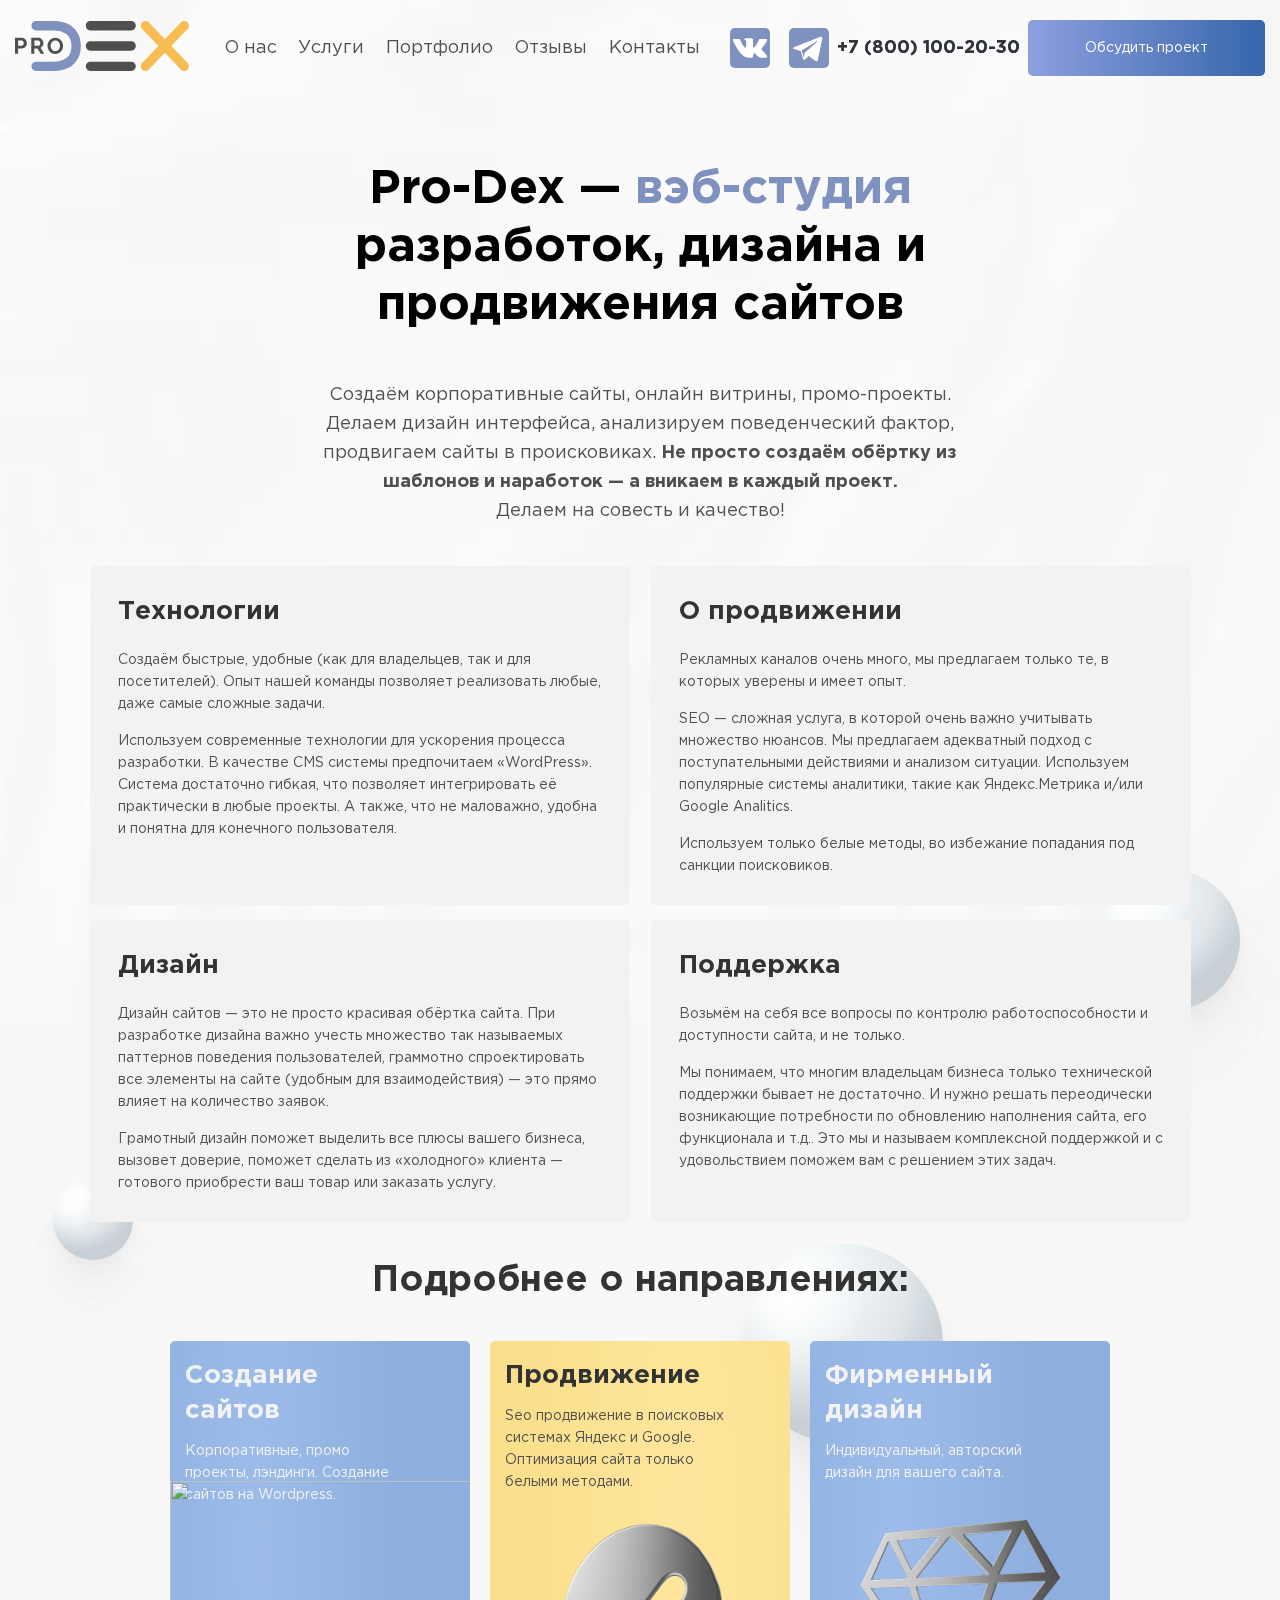
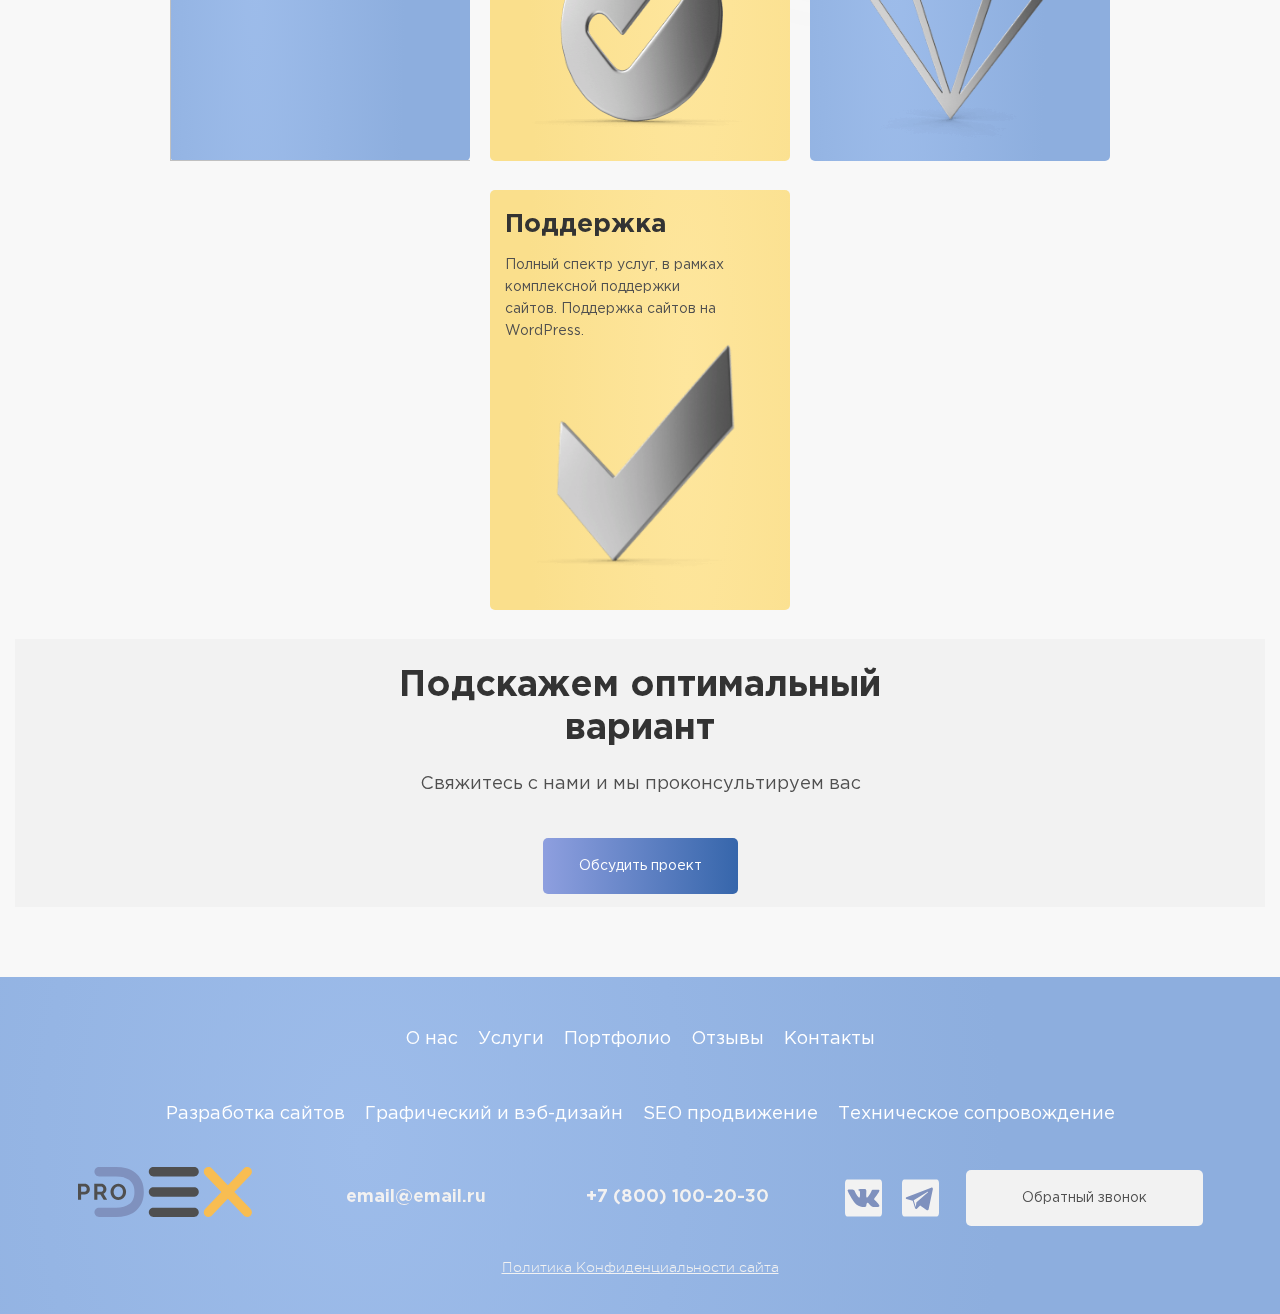
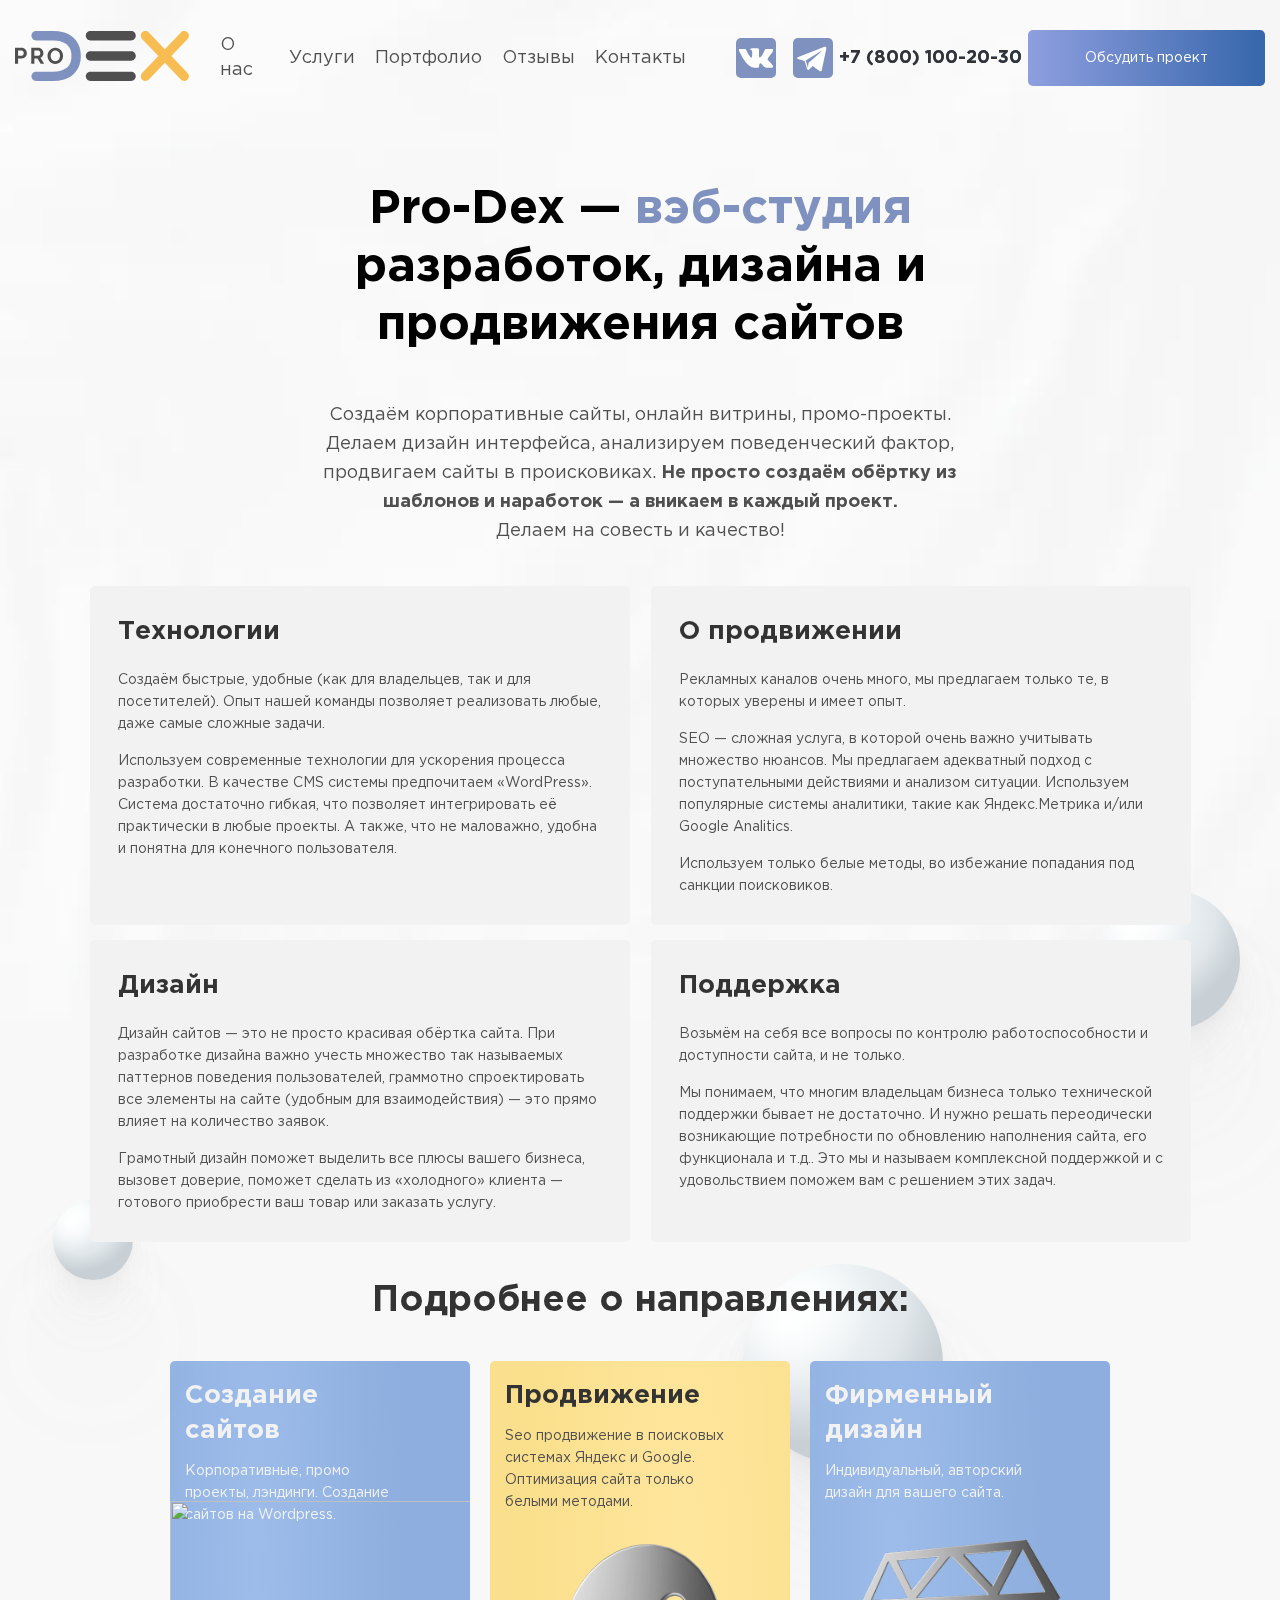
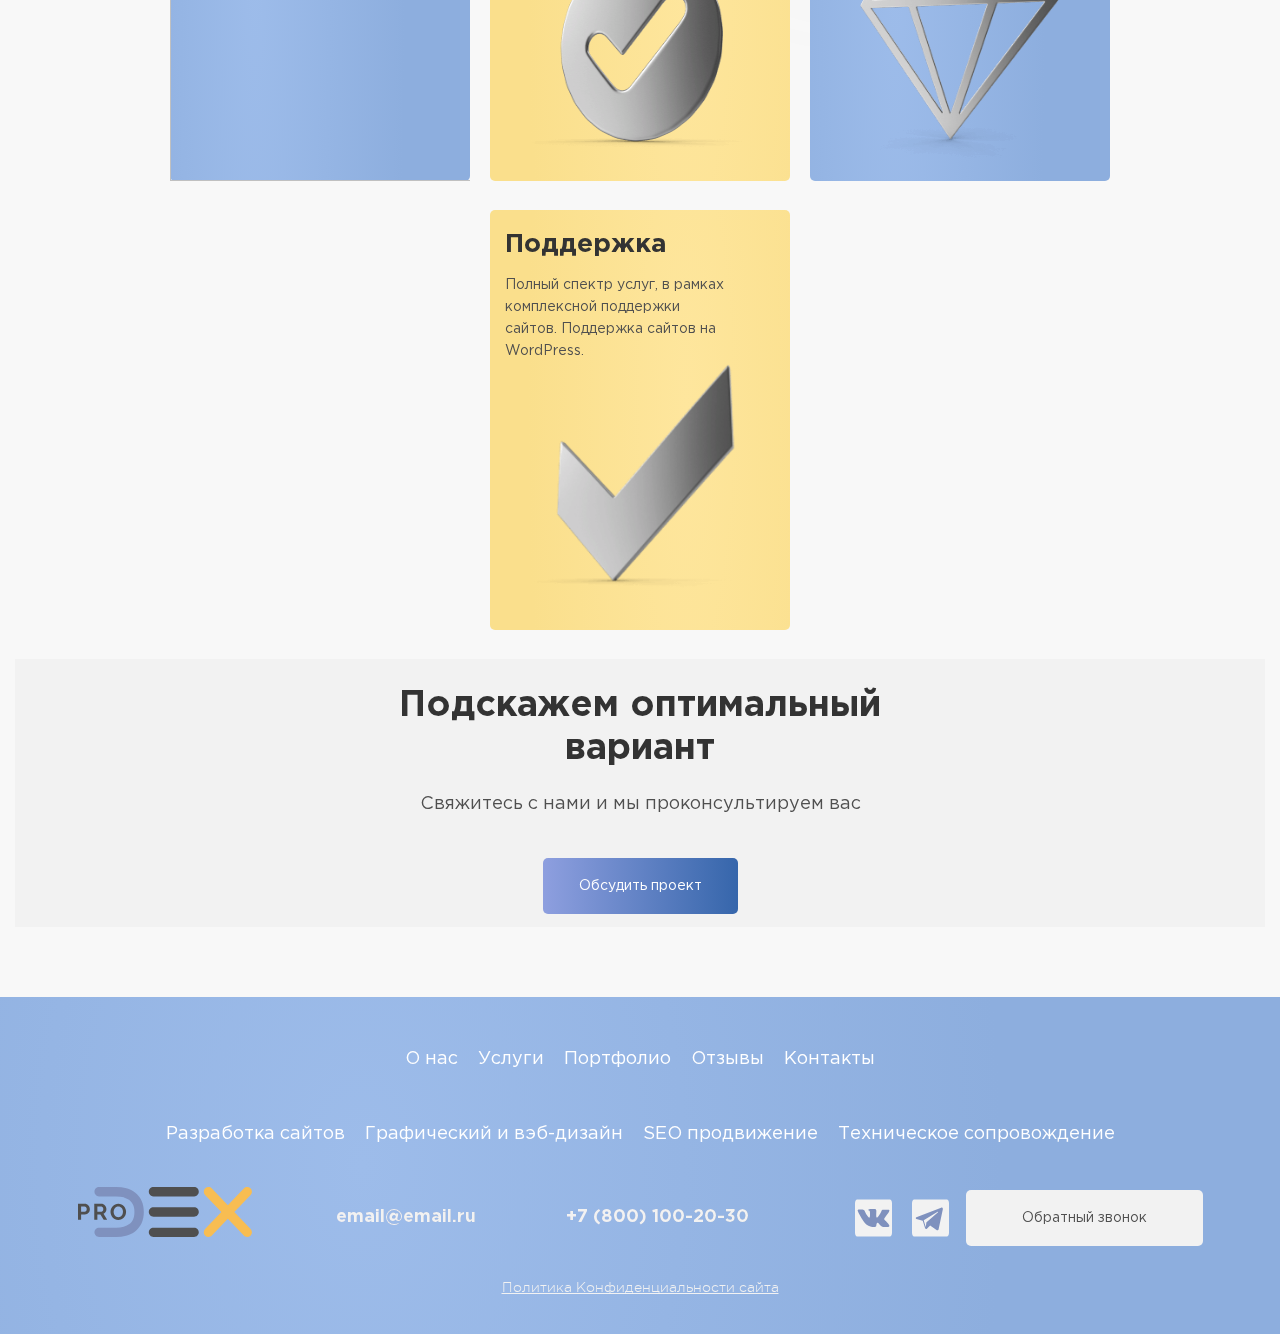
